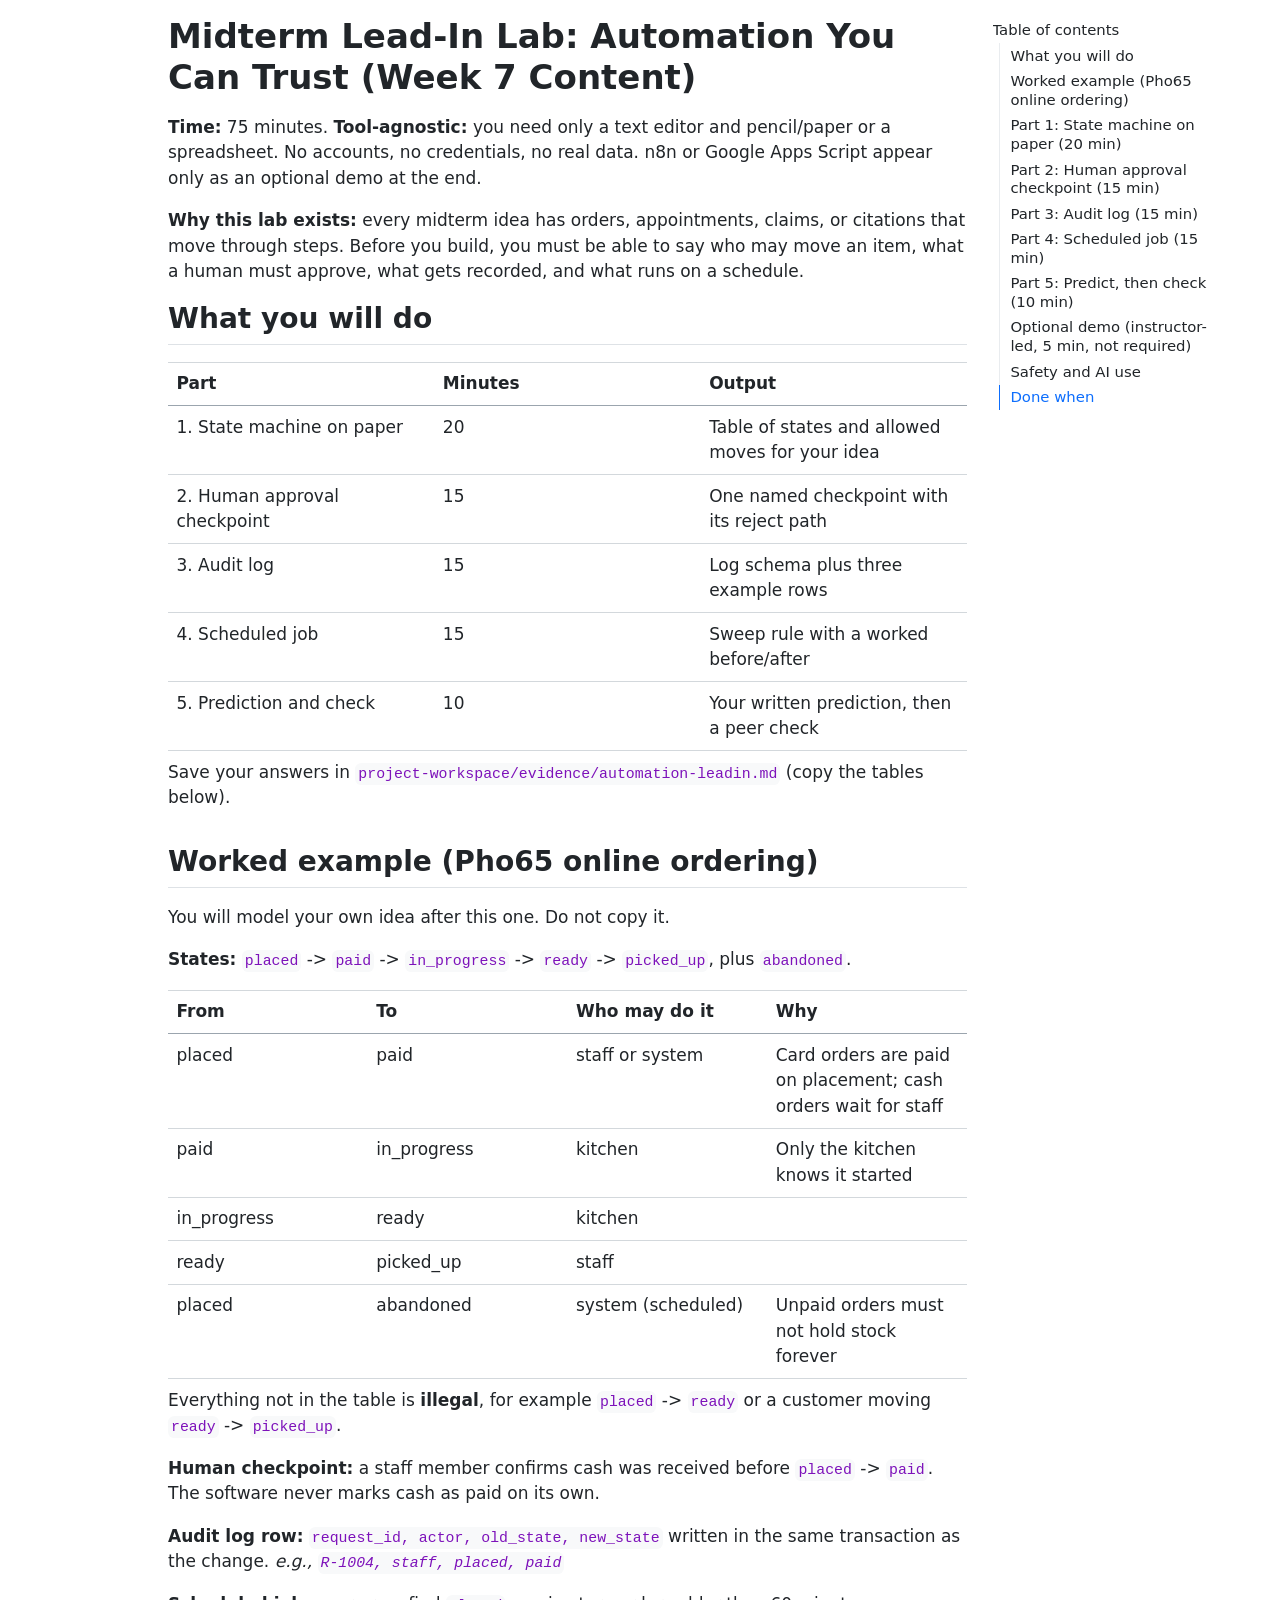
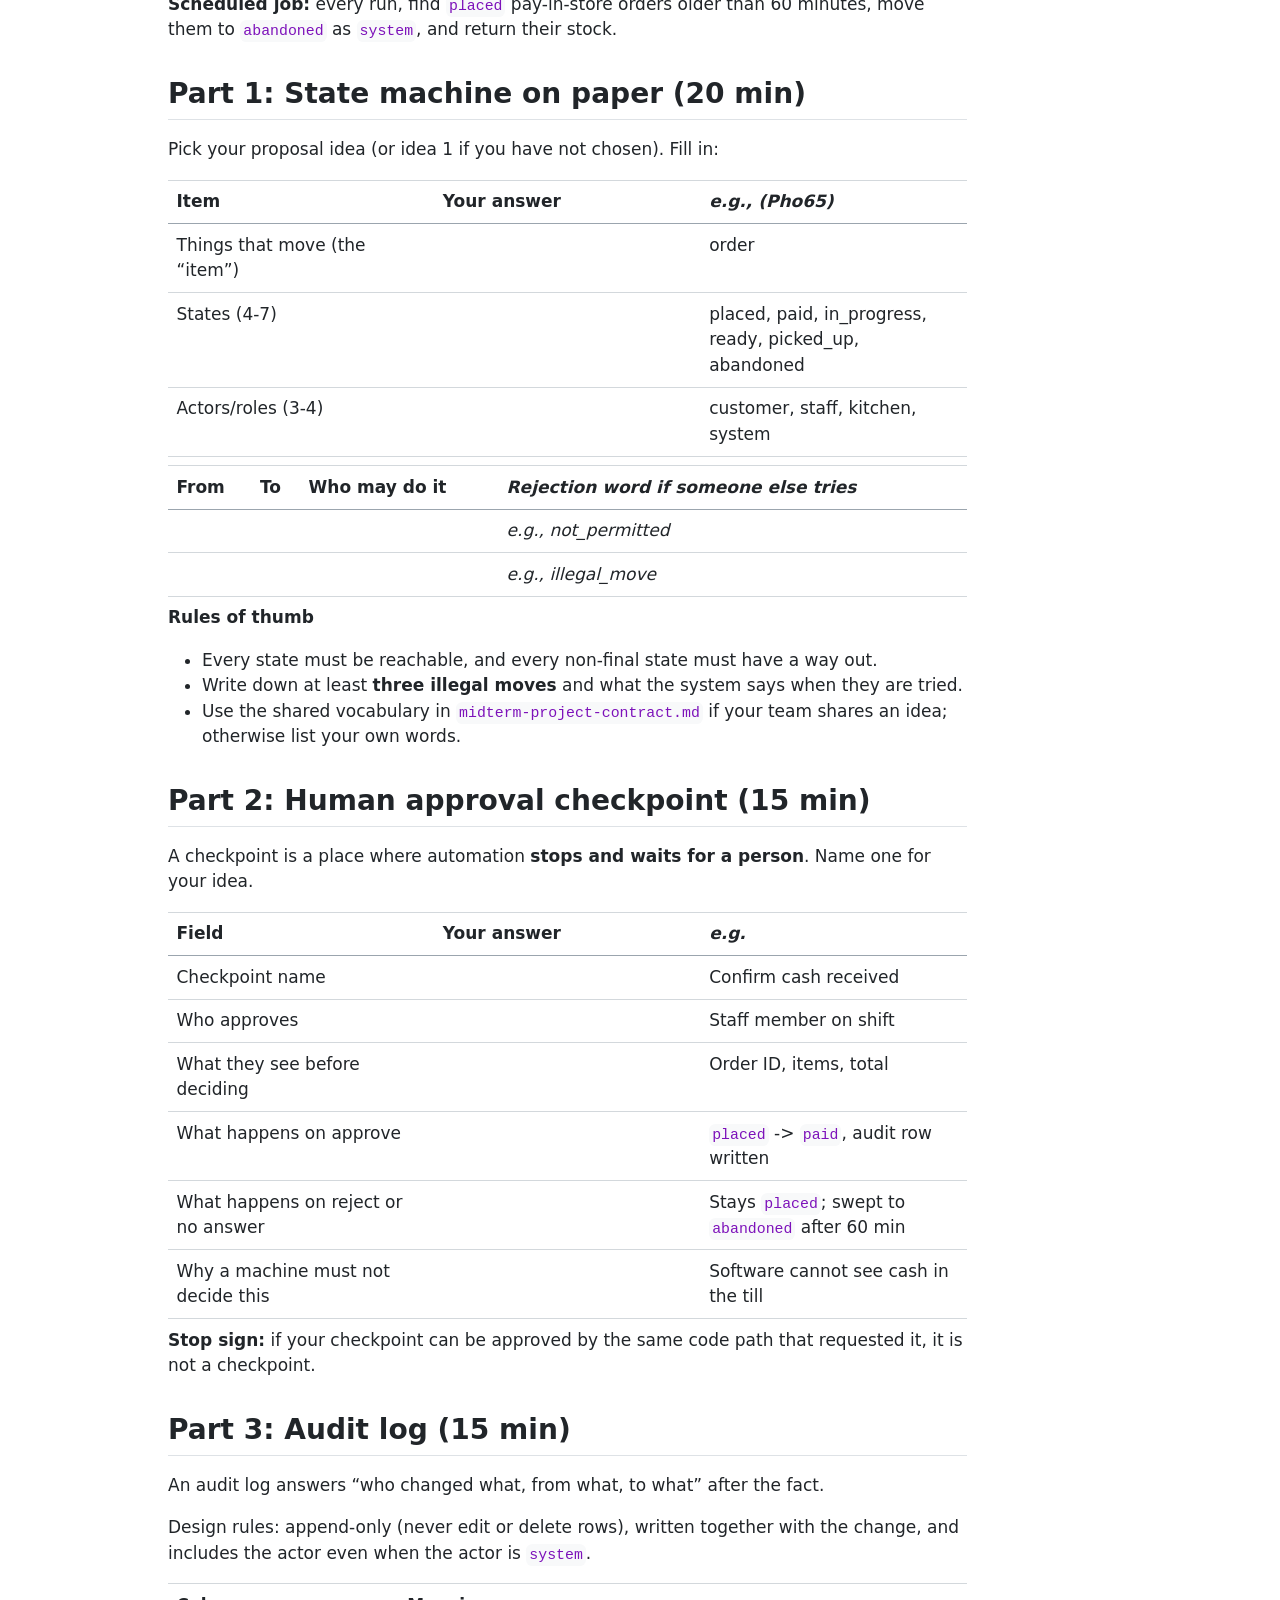
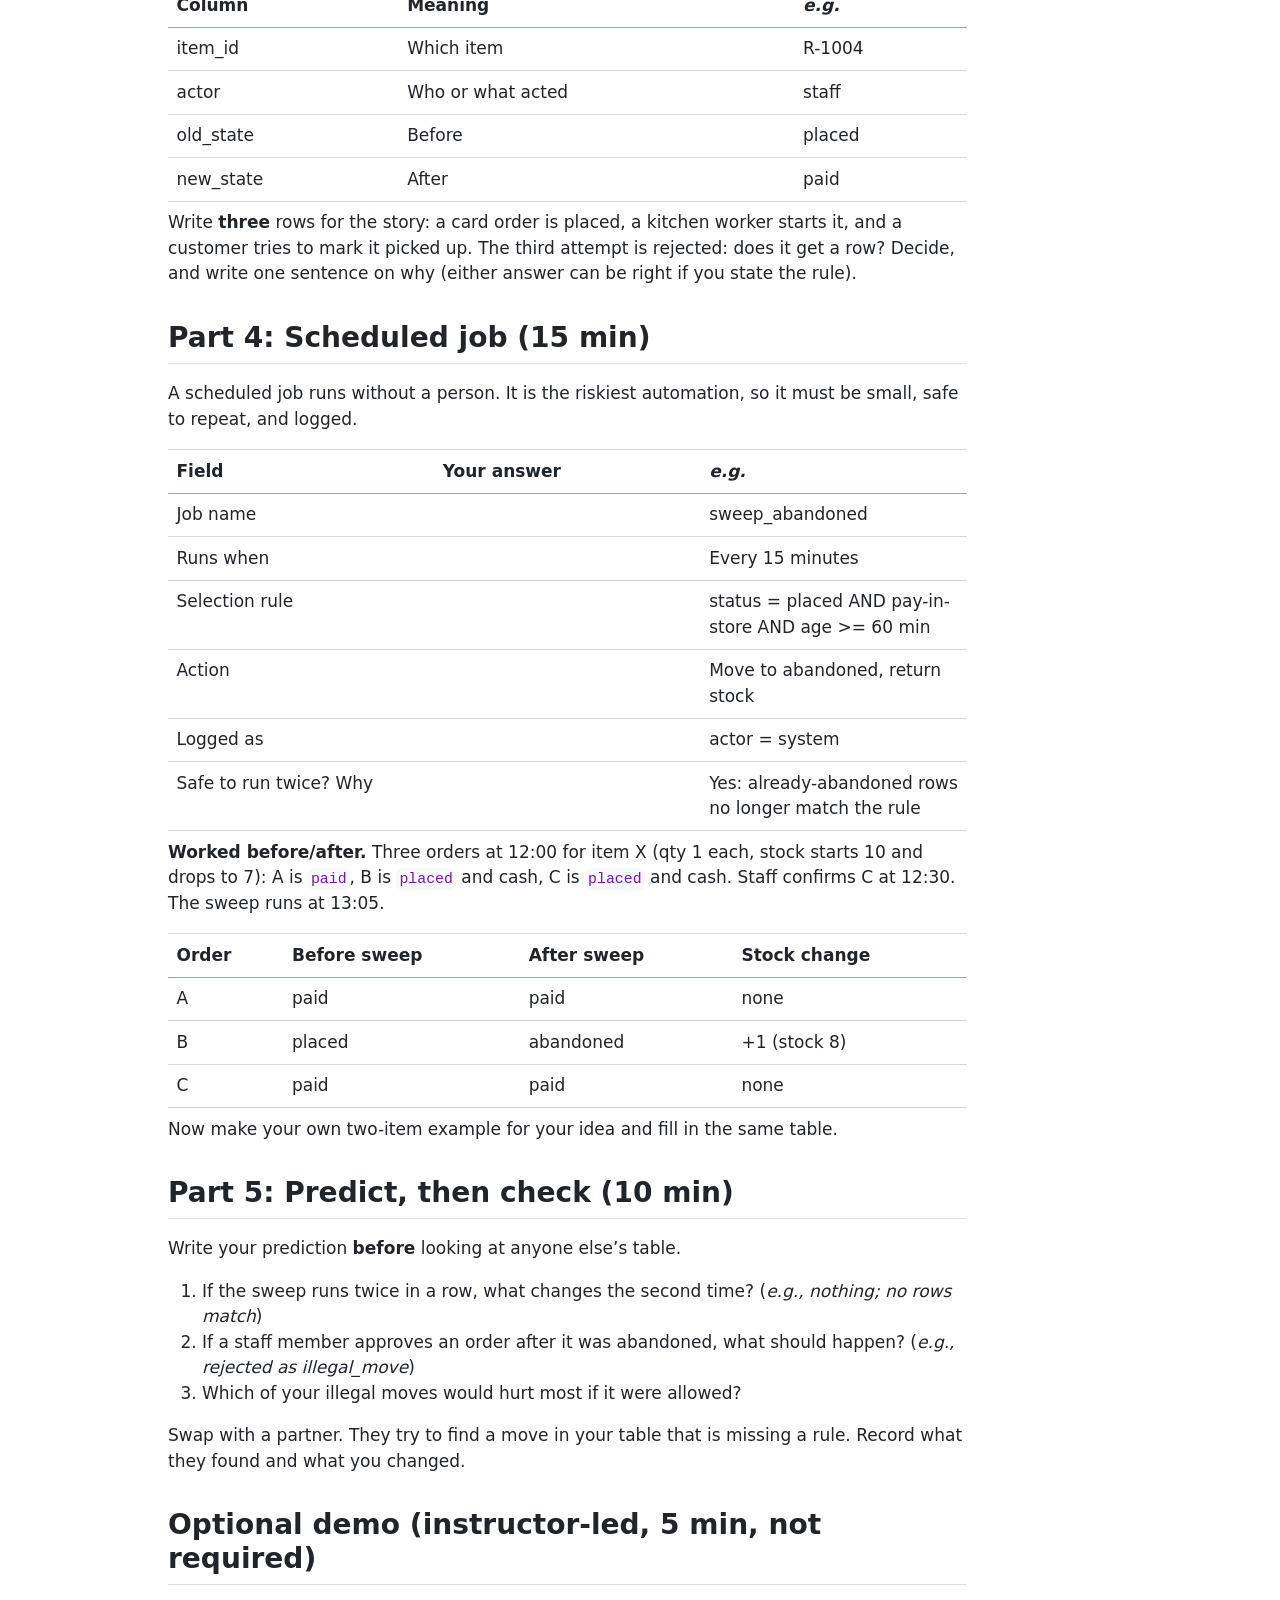
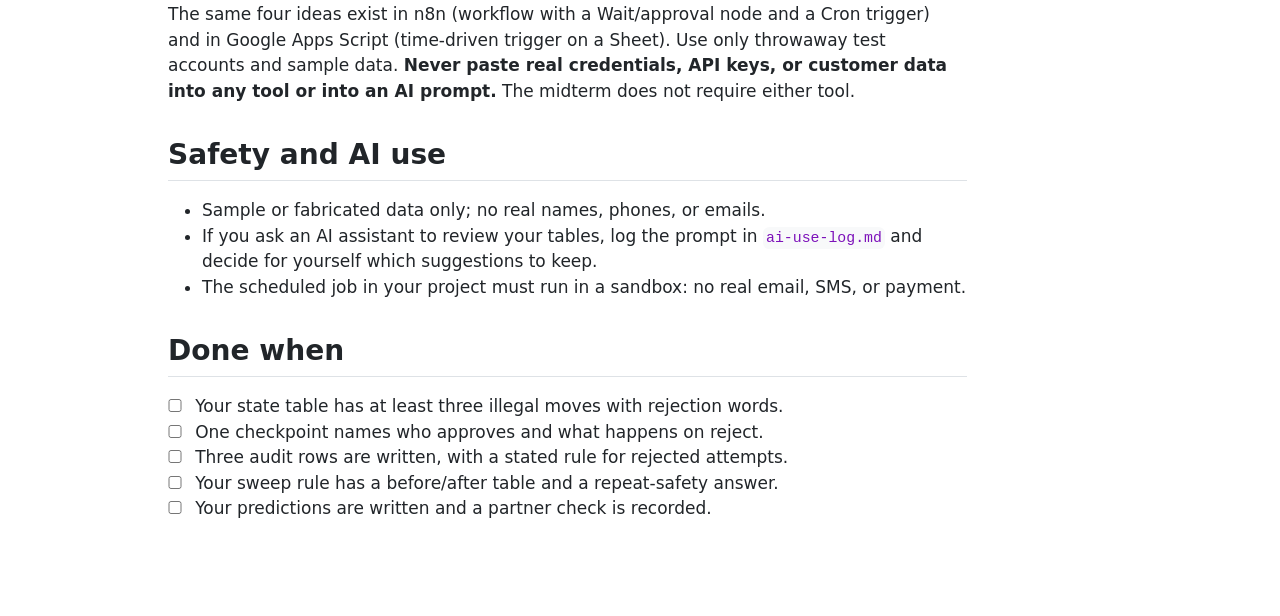
==== midterm-lab-automation-leadin.html @ f5c6baf8 "Commit midterm work to Yuhe branch" ====
<!DOCTYPE html>
<html xmlns="http://www.w3.org/1999/xhtml" lang="en" xml:lang="en"><head>

<meta charset="utf-8">
<meta name="generator" content="quarto-1.5.53">

<meta name="viewport" content="width=device-width, initial-scale=1.0, user-scalable=yes">


<title>Midterm Lead-In Lab: Automation You Can Trust (Week 7 Content)</title>
<style>
code{white-space: pre-wrap;}
span.smallcaps{font-variant: small-caps;}
div.columns{display: flex; gap: min(4vw, 1.5em);}
div.column{flex: auto; overflow-x: auto;}
div.hanging-indent{margin-left: 1.5em; text-indent: -1.5em;}
ul.task-list{list-style: none;}
ul.task-list li input[type="checkbox"] {
width: 0.8em;
margin: 0 0.8em 0.2em -1em;  vertical-align: middle;
}
</style>


<script>/*!
 * clipboard.js v2.0.11
 * https://clipboardjs.com/
 *
 * Licensed MIT © Zeno Rocha
 */
!function(t,e){"object"==typeof exports&&"object"==typeof module?module.exports=e():"function"==typeof define&&define.amd?define([],e):"object"==typeof exports?exports.ClipboardJS=e():t.ClipboardJS=e()}(this,function(){return n={686:function(t,e,n){"use strict";n.d(e,{default:function(){return b}});var e=n(279),i=n.n(e),e=n(370),u=n.n(e),e=n(817),r=n.n(e);function c(t){try{return document.execCommand(t)}catch(t){return}}var a=function(t){t=r()(t);return c("cut"),t};function o(t,e){var n,o,t=(n=t,o="rtl"===document.documentElement.getAttribute("dir"),(t=document.createElement("textarea")).style.fontSize="12pt",t.style.border="0",t.style.padding="0",t.style.margin="0",t.style.position="absolute",t.style[o?"right":"left"]="-9999px",o=window.pageYOffset||document.documentElement.scrollTop,t.style.top="".concat(o,"px"),t.setAttribute("readonly",""),t.value=n,t);return e.container.appendChild(t),e=r()(t),c("copy"),t.remove(),e}var f=function(t){var e=1<arguments.length&&void 0!==arguments[1]?arguments[1]:{container:document.body},n="";return"string"==typeof t?n=o(t,e):t instanceof HTMLInputElement&&!["text","search","url","tel","password"].includes(null==t?void 0:t.type)?n=o(t.value,e):(n=r()(t),c("copy")),n};function l(t){return(l="function"==typeof Symbol&&"symbol"==typeof Symbol.iterator?function(t){return typeof t}:function(t){return t&&"function"==typeof Symbol&&t.constructor===Symbol&&t!==Symbol.prototype?"symbol":typeof t})(t)}var s=function(){var t=0<arguments.length&&void 0!==arguments[0]?arguments[0]:{},e=t.action,n=void 0===e?"copy":e,o=t.container,e=t.target,t=t.text;if("copy"!==n&&"cut"!==n)throw new Error('Invalid "action" value, use either "copy" or "cut"');if(void 0!==e){if(!e||"object"!==l(e)||1!==e.nodeType)throw new Error('Invalid "target" value, use a valid Element');if("copy"===n&&e.hasAttribute("disabled"))throw new Error('Invalid "target" attribute. Please use "readonly" instead of "disabled" attribute');if("cut"===n&&(e.hasAttribute("readonly")||e.hasAttribute("disabled")))throw new Error('Invalid "target" attribute. You can\'t cut text from elements with "readonly" or "disabled" attributes')}return t?f(t,{container:o}):e?"cut"===n?a(e):f(e,{container:o}):void 0};function p(t){return(p="function"==typeof Symbol&&"symbol"==typeof Symbol.iterator?function(t){return typeof t}:function(t){return t&&"function"==typeof Symbol&&t.constructor===Symbol&&t!==Symbol.prototype?"symbol":typeof t})(t)}function d(t,e){for(var n=0;n<e.length;n++){var o=e[n];o.enumerable=o.enumerable||!1,o.configurable=!0,"value"in o&&(o.writable=!0),Object.defineProperty(t,o.key,o)}}function y(t,e){return(y=Object.setPrototypeOf||function(t,e){return t.__proto__=e,t})(t,e)}function h(n){var o=function(){if("undefined"==typeof Reflect||!Reflect.construct)return!1;if(Reflect.construct.sham)return!1;if("function"==typeof Proxy)return!0;try{return Date.prototype.toString.call(Reflect.construct(Date,[],function(){})),!0}catch(t){return!1}}();return function(){var t,e=v(n);return t=o?(t=v(this).constructor,Reflect.construct(e,arguments,t)):e.apply(this,arguments),e=this,!(t=t)||"object"!==p(t)&&"function"!=typeof t?function(t){if(void 0!==t)return t;throw new ReferenceError("this hasn't been initialised - super() hasn't been called")}(e):t}}function v(t){return(v=Object.setPrototypeOf?Object.getPrototypeOf:function(t){return t.__proto__||Object.getPrototypeOf(t)})(t)}function m(t,e){t="data-clipboard-".concat(t);if(e.hasAttribute(t))return e.getAttribute(t)}var b=function(){!function(t,e){if("function"!=typeof e&&null!==e)throw new TypeError("Super expression must either be null or a function");t.prototype=Object.create(e&&e.prototype,{constructor:{value:t,writable:!0,configurable:!0}}),e&&y(t,e)}(r,i());var t,e,n,o=h(r);function r(t,e){var n;return function(t){if(!(t instanceof r))throw new TypeError("Cannot call a class as a function")}(this),(n=o.call(this)).resolveOptions(e),n.listenClick(t),n}return t=r,n=[{key:"copy",value:function(t){var e=1<arguments.length&&void 0!==arguments[1]?arguments[1]:{container:document.body};return f(t,e)}},{key:"cut",value:function(t){return a(t)}},{key:"isSupported",value:function(){var t=0<arguments.length&&void 0!==arguments[0]?arguments[0]:["copy","cut"],t="string"==typeof t?[t]:t,e=!!document.queryCommandSupported;return t.forEach(function(t){e=e&&!!document.queryCommandSupported(t)}),e}}],(e=[{key:"resolveOptions",value:function(){var t=0<arguments.length&&void 0!==arguments[0]?arguments[0]:{};this.action="function"==typeof t.action?t.action:this.defaultAction,this.target="function"==typeof t.target?t.target:this.defaultTarget,this.text="function"==typeof t.text?t.text:this.defaultText,this.container="object"===p(t.container)?t.container:document.body}},{key:"listenClick",value:function(t){var e=this;this.listener=u()(t,"click",function(t){return e.onClick(t)})}},{key:"onClick",value:function(t){var e=t.delegateTarget||t.currentTarget,n=this.action(e)||"copy",t=s({action:n,container:this.container,target:this.target(e),text:this.text(e)});this.emit(t?"success":"error",{action:n,text:t,trigger:e,clearSelection:function(){e&&e.focus(),window.getSelection().removeAllRanges()}})}},{key:"defaultAction",value:function(t){return m("action",t)}},{key:"defaultTarget",value:function(t){t=m("target",t);if(t)return document.querySelector(t)}},{key:"defaultText",value:function(t){return m("text",t)}},{key:"destroy",value:function(){this.listener.destroy()}}])&&d(t.prototype,e),n&&d(t,n),r}()},828:function(t){var e;"undefined"==typeof Element||Element.prototype.matches||((e=Element.prototype).matches=e.matchesSelector||e.mozMatchesSelector||e.msMatchesSelector||e.oMatchesSelector||e.webkitMatchesSelector),t.exports=function(t,e){for(;t&&9!==t.nodeType;){if("function"==typeof t.matches&&t.matches(e))return t;t=t.parentNode}}},438:function(t,e,n){var u=n(828);function i(t,e,n,o,r){var i=function(e,n,t,o){return function(t){t.delegateTarget=u(t.target,n),t.delegateTarget&&o.call(e,t)}}.apply(this,arguments);return t.addEventListener(n,i,r),{destroy:function(){t.removeEventListener(n,i,r)}}}t.exports=function(t,e,n,o,r){return"function"==typeof t.addEventListener?i.apply(null,arguments):"function"==typeof n?i.bind(null,document).apply(null,arguments):("string"==typeof t&&(t=document.querySelectorAll(t)),Array.prototype.map.call(t,function(t){return i(t,e,n,o,r)}))}},879:function(t,n){n.node=function(t){return void 0!==t&&t instanceof HTMLElement&&1===t.nodeType},n.nodeList=function(t){var e=Object.prototype.toString.call(t);return void 0!==t&&("[object NodeList]"===e||"[object HTMLCollection]"===e)&&"length"in t&&(0===t.length||n.node(t[0]))},n.string=function(t){return"string"==typeof t||t instanceof String},n.fn=function(t){return"[object Function]"===Object.prototype.toString.call(t)}},370:function(t,e,n){var f=n(879),l=n(438);t.exports=function(t,e,n){if(!t&&!e&&!n)throw new Error("Missing required arguments");if(!f.string(e))throw new TypeError("Second argument must be a String");if(!f.fn(n))throw new TypeError("Third argument must be a Function");if(f.node(t))return c=e,a=n,(u=t).addEventListener(c,a),{destroy:function(){u.removeEventListener(c,a)}};if(f.nodeList(t))return o=t,r=e,i=n,Array.prototype.forEach.call(o,function(t){t.addEventListener(r,i)}),{destroy:function(){Array.prototype.forEach.call(o,function(t){t.removeEventListener(r,i)})}};if(f.string(t))return t=t,e=e,n=n,l(document.body,t,e,n);throw new TypeError("First argument must be a String, HTMLElement, HTMLCollection, or NodeList");var o,r,i,u,c,a}},817:function(t){t.exports=function(t){var e,n="SELECT"===t.nodeName?(t.focus(),t.value):"INPUT"===t.nodeName||"TEXTAREA"===t.nodeName?((e=t.hasAttribute("readonly"))||t.setAttribute("readonly",""),t.select(),t.setSelectionRange(0,t.value.length),e||t.removeAttribute("readonly"),t.value):(t.hasAttribute("contenteditable")&&t.focus(),n=window.getSelection(),(e=document.createRange()).selectNodeContents(t),n.removeAllRanges(),n.addRange(e),n.toString());return n}},279:function(t){function e(){}e.prototype={on:function(t,e,n){var o=this.e||(this.e={});return(o[t]||(o[t]=[])).push({fn:e,ctx:n}),this},once:function(t,e,n){var o=this;function r(){o.off(t,r),e.apply(n,arguments)}return r._=e,this.on(t,r,n)},emit:function(t){for(var e=[].slice.call(arguments,1),n=((this.e||(this.e={}))[t]||[]).slice(),o=0,r=n.length;o<r;o++)n[o].fn.apply(n[o].ctx,e);return this},off:function(t,e){var n=this.e||(this.e={}),o=n[t],r=[];if(o&&e)for(var i=0,u=o.length;i<u;i++)o[i].fn!==e&&o[i].fn._!==e&&r.push(o[i]);return r.length?n[t]=r:delete n[t],this}},t.exports=e,t.exports.TinyEmitter=e}},r={},o.n=function(t){var e=t&&t.__esModule?function(){return t.default}:function(){return t};return o.d(e,{a:e}),e},o.d=function(t,e){for(var n in e)o.o(e,n)&&!o.o(t,n)&&Object.defineProperty(t,n,{enumerable:!0,get:e[n]})},o.o=function(t,e){return Object.prototype.hasOwnProperty.call(t,e)},o(686).default;function o(t){if(r[t])return r[t].exports;var e=r[t]={exports:{}};return n[t](e,e.exports,o),e.exports}var n,r});</script>
<script>const sectionChanged = new CustomEvent("quarto-sectionChanged", {
  detail: {},
  bubbles: true,
  cancelable: false,
  composed: false,
});

const layoutMarginEls = () => {
  // Find any conflicting margin elements and add margins to the
  // top to prevent overlap
  const marginChildren = window.document.querySelectorAll(
    ".column-margin.column-container > *, .margin-caption, .aside"
  );

  let lastBottom = 0;
  for (const marginChild of marginChildren) {
    if (marginChild.offsetParent !== null) {
      // clear the top margin so we recompute it
      marginChild.style.marginTop = null;
      const top = marginChild.getBoundingClientRect().top + window.scrollY;
      if (top < lastBottom) {
        const marginChildStyle = window.getComputedStyle(marginChild);
        const marginBottom = parseFloat(marginChildStyle["marginBottom"]);
        const margin = lastBottom - top + marginBottom;
        marginChild.style.marginTop = `${margin}px`;
      }
      const styles = window.getComputedStyle(marginChild);
      const marginTop = parseFloat(styles["marginTop"]);
      lastBottom = top + marginChild.getBoundingClientRect().height + marginTop;
    }
  }
};

window.document.addEventListener("DOMContentLoaded", function (_event) {
  // Recompute the position of margin elements anytime the body size changes
  if (window.ResizeObserver) {
    const resizeObserver = new window.ResizeObserver(
      throttle(() => {
        layoutMarginEls();
        if (
          window.document.body.getBoundingClientRect().width < 990 &&
          isReaderMode()
        ) {
          quartoToggleReader();
        }
      }, 50)
    );
    resizeObserver.observe(window.document.body);
  }

  const tocEl = window.document.querySelector('nav.toc-active[role="doc-toc"]');
  const sidebarEl = window.document.getElementById("quarto-sidebar");
  const leftTocEl = window.document.getElementById("quarto-sidebar-toc-left");
  const marginSidebarEl = window.document.getElementById(
    "quarto-margin-sidebar"
  );
  // function to determine whether the element has a previous sibling that is active
  const prevSiblingIsActiveLink = (el) => {
    const sibling = el.previousElementSibling;
    if (sibling && sibling.tagName === "A") {
      return sibling.classList.contains("active");
    } else {
      return false;
    }
  };

  // fire slideEnter for bootstrap tab activations (for htmlwidget resize behavior)
  function fireSlideEnter(e) {
    const event = window.document.createEvent("Event");
    event.initEvent("slideenter", true, true);
    window.document.dispatchEvent(event);
  }
  const tabs = window.document.querySelectorAll('a[data-bs-toggle="tab"]');
  tabs.forEach((tab) => {
    tab.addEventListener("shown.bs.tab", fireSlideEnter);
  });

  // fire slideEnter for tabby tab activations (for htmlwidget resize behavior)
  document.addEventListener("tabby", fireSlideEnter, false);

  // Track scrolling and mark TOC links as active
  // get table of contents and sidebar (bail if we don't have at least one)
  const tocLinks = tocEl
    ? [...tocEl.querySelectorAll("a[data-scroll-target]")]
    : [];
  const makeActive = (link) => tocLinks[link].classList.add("active");
  const removeActive = (link) => tocLinks[link].classList.remove("active");
  const removeAllActive = () =>
    [...Array(tocLinks.length).keys()].forEach((link) => removeActive(link));

  // activate the anchor for a section associated with this TOC entry
  tocLinks.forEach((link) => {
    link.addEventListener("click", () => {
      if (link.href.indexOf("#") !== -1) {
        const anchor = link.href.split("#")[1];
        const heading = window.document.querySelector(
          `[data-anchor-id="${anchor}"]`
        );
        if (heading) {
          // Add the class
          heading.classList.add("reveal-anchorjs-link");

          // function to show the anchor
          const handleMouseout = () => {
            heading.classList.remove("reveal-anchorjs-link");
            heading.removeEventListener("mouseout", handleMouseout);
          };

          // add a function to clear the anchor when the user mouses out of it
          heading.addEventListener("mouseout", handleMouseout);
        }
      }
    });
  });

  const sections = tocLinks.map((link) => {
    const target = link.getAttribute("data-scroll-target");
    if (target.startsWith("#")) {
      return window.document.getElementById(decodeURI(`${target.slice(1)}`));
    } else {
      return window.document.querySelector(decodeURI(`${target}`));
    }
  });

  const sectionMargin = 200;
  let currentActive = 0;
  // track whether we've initialized state the first time
  let init = false;

  const updateActiveLink = () => {
    // The index from bottom to top (e.g. reversed list)
    let sectionIndex = -1;
    if (
      window.innerHeight + window.pageYOffset >=
      window.document.body.offsetHeight
    ) {
      // This is the no-scroll case where last section should be the active one
      sectionIndex = 0;
    } else {
      // This finds the last section visible on screen that should be made active
      sectionIndex = [...sections].reverse().findIndex((section) => {
        if (section) {
          return window.pageYOffset >= section.offsetTop - sectionMargin;
        } else {
          return false;
        }
      });
    }
    if (sectionIndex > -1) {
      const current = sections.length - sectionIndex - 1;
      if (current !== currentActive) {
        removeAllActive();
        currentActive = current;
        makeActive(current);
        if (init) {
          window.dispatchEvent(sectionChanged);
        }
        init = true;
      }
    }
  };

  const inHiddenRegion = (top, bottom, hiddenRegions) => {
    for (const region of hiddenRegions) {
      if (top <= region.bottom && bottom >= region.top) {
        return true;
      }
    }
    return false;
  };

  const categorySelector = "header.quarto-title-block .quarto-category";
  const activateCategories = (href) => {
    // Find any categories
    // Surround them with a link pointing back to:
    // #category=Authoring
    try {
      const categoryEls = window.document.querySelectorAll(categorySelector);
      for (const categoryEl of categoryEls) {
        const categoryText = categoryEl.textContent;
        if (categoryText) {
          const link = `${href}#category=${encodeURIComponent(categoryText)}`;
          const linkEl = window.document.createElement("a");
          linkEl.setAttribute("href", link);
          for (const child of categoryEl.childNodes) {
            linkEl.append(child);
          }
          categoryEl.appendChild(linkEl);
        }
      }
    } catch {
      // Ignore errors
    }
  };
  function hasTitleCategories() {
    return window.document.querySelector(categorySelector) !== null;
  }

  function offsetRelativeUrl(url) {
    const offset = getMeta("quarto:offset");
    return offset ? offset + url : url;
  }

  function offsetAbsoluteUrl(url) {
    const offset = getMeta("quarto:offset");
    const baseUrl = new URL(offset, window.location);

    const projRelativeUrl = url.replace(baseUrl, "");
    if (projRelativeUrl.startsWith("/")) {
      return projRelativeUrl;
    } else {
      return "/" + projRelativeUrl;
    }
  }

  // read a meta tag value
  function getMeta(metaName) {
    const metas = window.document.getElementsByTagName("meta");
    for (let i = 0; i < metas.length; i++) {
      if (metas[i].getAttribute("name") === metaName) {
        return metas[i].getAttribute("content");
      }
    }
    return "";
  }

  async function findAndActivateCategories() {
    const currentPagePath = offsetAbsoluteUrl(window.location.href);
    const response = await fetch(offsetRelativeUrl("listings.json"));
    if (response.status == 200) {
      return response.json().then(function (listingPaths) {
        const listingHrefs = [];
        for (const listingPath of listingPaths) {
          const pathWithoutLeadingSlash = listingPath.listing.substring(1);
          for (const item of listingPath.items) {
            if (
              item === currentPagePath ||
              item === currentPagePath + "index.html"
            ) {
              // Resolve this path against the offset to be sure
              // we already are using the correct path to the listing
              // (this adjusts the listing urls to be rooted against
              // whatever root the page is actually running against)
              const relative = offsetRelativeUrl(pathWithoutLeadingSlash);
              const baseUrl = window.location;
              const resolvedPath = new URL(relative, baseUrl);
              listingHrefs.push(resolvedPath.pathname);
              break;
            }
          }
        }

        // Look up the tree for a nearby linting and use that if we find one
        const nearestListing = findNearestParentListing(
          offsetAbsoluteUrl(window.location.pathname),
          listingHrefs
        );
        if (nearestListing) {
          activateCategories(nearestListing);
        } else {
          // See if the referrer is a listing page for this item
          const referredRelativePath = offsetAbsoluteUrl(document.referrer);
          const referrerListing = listingHrefs.find((listingHref) => {
            const isListingReferrer =
              listingHref === referredRelativePath ||
              listingHref === referredRelativePath + "index.html";
            return isListingReferrer;
          });

          if (referrerListing) {
            // Try to use the referrer if possible
            activateCategories(referrerListing);
          } else if (listingHrefs.length > 0) {
            // Otherwise, just fall back to the first listing
            activateCategories(listingHrefs[0]);
          }
        }
      });
    }
  }
  if (hasTitleCategories()) {
    findAndActivateCategories();
  }

  const findNearestParentListing = (href, listingHrefs) => {
    if (!href || !listingHrefs) {
      return undefined;
    }
    // Look up the tree for a nearby linting and use that if we find one
    const relativeParts = href.substring(1).split("/");
    while (relativeParts.length > 0) {
      const path = relativeParts.join("/");
      for (const listingHref of listingHrefs) {
        if (listingHref.startsWith(path)) {
          return listingHref;
        }
      }
      relativeParts.pop();
    }

    return undefined;
  };

  const manageSidebarVisiblity = (el, placeholderDescriptor) => {
    let isVisible = true;
    let elRect;

    return (hiddenRegions) => {
      if (el === null) {
        return;
      }

      // Find the last element of the TOC
      const lastChildEl = el.lastElementChild;

      if (lastChildEl) {
        // Converts the sidebar to a menu
        const convertToMenu = () => {
          for (const child of el.children) {
            child.style.opacity = 0;
            child.style.overflow = "hidden";
            child.style.pointerEvents = "none";
          }

          nexttick(() => {
            const toggleContainer = window.document.createElement("div");
            toggleContainer.style.width = "100%";
            toggleContainer.classList.add("zindex-over-content");
            toggleContainer.classList.add("quarto-sidebar-toggle");
            toggleContainer.classList.add("headroom-target"); // Marks this to be managed by headeroom
            toggleContainer.id = placeholderDescriptor.id;
            toggleContainer.style.position = "fixed";

            const toggleIcon = window.document.createElement("i");
            toggleIcon.classList.add("quarto-sidebar-toggle-icon");
            toggleIcon.classList.add("bi");
            toggleIcon.classList.add("bi-caret-down-fill");

            const toggleTitle = window.document.createElement("div");
            const titleEl = window.document.body.querySelector(
              placeholderDescriptor.titleSelector
            );
            if (titleEl) {
              toggleTitle.append(
                titleEl.textContent || titleEl.innerText,
                toggleIcon
              );
            }
            toggleTitle.classList.add("zindex-over-content");
            toggleTitle.classList.add("quarto-sidebar-toggle-title");
            toggleContainer.append(toggleTitle);

            const toggleContents = window.document.createElement("div");
            toggleContents.classList = el.classList;
            toggleContents.classList.add("zindex-over-content");
            toggleContents.classList.add("quarto-sidebar-toggle-contents");
            for (const child of el.children) {
              if (child.id === "toc-title") {
                continue;
              }

              const clone = child.cloneNode(true);
              clone.style.opacity = 1;
              clone.style.pointerEvents = null;
              clone.style.display = null;
              toggleContents.append(clone);
            }
            toggleContents.style.height = "0px";
            const positionToggle = () => {
              // position the element (top left of parent, same width as parent)
              if (!elRect) {
                elRect = el.getBoundingClientRect();
              }
              toggleContainer.style.left = `${elRect.left}px`;
              toggleContainer.style.top = `${elRect.top}px`;
              toggleContainer.style.width = `${elRect.width}px`;
            };
            positionToggle();

            toggleContainer.append(toggleContents);
            el.parentElement.prepend(toggleContainer);

            // Process clicks
            let tocShowing = false;
            // Allow the caller to control whether this is dismissed
            // when it is clicked (e.g. sidebar navigation supports
            // opening and closing the nav tree, so don't dismiss on click)
            const clickEl = placeholderDescriptor.dismissOnClick
              ? toggleContainer
              : toggleTitle;

            const closeToggle = () => {
              if (tocShowing) {
                toggleContainer.classList.remove("expanded");
                toggleContents.style.height = "0px";
                tocShowing = false;
              }
            };

            // Get rid of any expanded toggle if the user scrolls
            window.document.addEventListener(
              "scroll",
              throttle(() => {
                closeToggle();
              }, 50)
            );

            // Handle positioning of the toggle
            window.addEventListener(
              "resize",
              throttle(() => {
                elRect = undefined;
                positionToggle();
              }, 50)
            );

            window.addEventListener("quarto-hrChanged", () => {
              elRect = undefined;
            });

            // Process the click
            clickEl.onclick = () => {
              if (!tocShowing) {
                toggleContainer.classList.add("expanded");
                toggleContents.style.height = null;
                tocShowing = true;
              } else {
                closeToggle();
              }
            };
          });
        };

        // Converts a sidebar from a menu back to a sidebar
        const convertToSidebar = () => {
          for (const child of el.children) {
            child.style.opacity = 1;
            child.style.overflow = null;
            child.style.pointerEvents = null;
          }

          const placeholderEl = window.document.getElementById(
            placeholderDescriptor.id
          );
          if (placeholderEl) {
            placeholderEl.remove();
          }

          el.classList.remove("rollup");
        };

        if (isReaderMode()) {
          convertToMenu();
          isVisible = false;
        } else {
          // Find the top and bottom o the element that is being managed
          const elTop = el.offsetTop;
          const elBottom =
            elTop + lastChildEl.offsetTop + lastChildEl.offsetHeight;

          if (!isVisible) {
            // If the element is current not visible reveal if there are
            // no conflicts with overlay regions
            if (!inHiddenRegion(elTop, elBottom, hiddenRegions)) {
              convertToSidebar();
              isVisible = true;
            }
          } else {
            // If the element is visible, hide it if it conflicts with overlay regions
            // and insert a placeholder toggle (or if we're in reader mode)
            if (inHiddenRegion(elTop, elBottom, hiddenRegions)) {
              convertToMenu();
              isVisible = false;
            }
          }
        }
      }
    };
  };

  const tabEls = document.querySelectorAll('a[data-bs-toggle="tab"]');
  for (const tabEl of tabEls) {
    const id = tabEl.getAttribute("data-bs-target");
    if (id) {
      const columnEl = document.querySelector(
        `${id} .column-margin, .tabset-margin-content`
      );
      if (columnEl)
        tabEl.addEventListener("shown.bs.tab", function (event) {
          const el = event.srcElement;
          if (el) {
            const visibleCls = `${el.id}-margin-content`;
            // walk up until we find a parent tabset
            let panelTabsetEl = el.parentElement;
            while (panelTabsetEl) {
              if (panelTabsetEl.classList.contains("panel-tabset")) {
                break;
              }
              panelTabsetEl = panelTabsetEl.parentElement;
            }

            if (panelTabsetEl) {
              const prevSib = panelTabsetEl.previousElementSibling;
              if (
                prevSib &&
                prevSib.classList.contains("tabset-margin-container")
              ) {
                const childNodes = prevSib.querySelectorAll(
                  ".tabset-margin-content"
                );
                for (const childEl of childNodes) {
                  if (childEl.classList.contains(visibleCls)) {
                    childEl.classList.remove("collapse");
                  } else {
                    childEl.classList.add("collapse");
                  }
                }
              }
            }
          }

          layoutMarginEls();
        });
    }
  }

  // Manage the visibility of the toc and the sidebar
  const marginScrollVisibility = manageSidebarVisiblity(marginSidebarEl, {
    id: "quarto-toc-toggle",
    titleSelector: "#toc-title",
    dismissOnClick: true,
  });
  const sidebarScrollVisiblity = manageSidebarVisiblity(sidebarEl, {
    id: "quarto-sidebarnav-toggle",
    titleSelector: ".title",
    dismissOnClick: false,
  });
  let tocLeftScrollVisibility;
  if (leftTocEl) {
    tocLeftScrollVisibility = manageSidebarVisiblity(leftTocEl, {
      id: "quarto-lefttoc-toggle",
      titleSelector: "#toc-title",
      dismissOnClick: true,
    });
  }

  // Find the first element that uses formatting in special columns
  const conflictingEls = window.document.body.querySelectorAll(
    '[class^="column-"], [class*=" column-"], aside, [class*="margin-caption"], [class*=" margin-caption"], [class*="margin-ref"], [class*=" margin-ref"]'
  );

  // Filter all the possibly conflicting elements into ones
  // the do conflict on the left or ride side
  const arrConflictingEls = Array.from(conflictingEls);
  const leftSideConflictEls = arrConflictingEls.filter((el) => {
    if (el.tagName === "ASIDE") {
      return false;
    }
    return Array.from(el.classList).find((className) => {
      return (
        className !== "column-body" &&
        className.startsWith("column-") &&
        !className.endsWith("right") &&
        !className.endsWith("container") &&
        className !== "column-margin"
      );
    });
  });
  const rightSideConflictEls = arrConflictingEls.filter((el) => {
    if (el.tagName === "ASIDE") {
      return true;
    }

    const hasMarginCaption = Array.from(el.classList).find((className) => {
      return className == "margin-caption";
    });
    if (hasMarginCaption) {
      return true;
    }

    return Array.from(el.classList).find((className) => {
      return (
        className !== "column-body" &&
        !className.endsWith("container") &&
        className.startsWith("column-") &&
        !className.endsWith("left")
      );
    });
  });

  const kOverlapPaddingSize = 10;
  function toRegions(els) {
    return els.map((el) => {
      const boundRect = el.getBoundingClientRect();
      const top =
        boundRect.top +
        document.documentElement.scrollTop -
        kOverlapPaddingSize;
      return {
        top,
        bottom: top + el.scrollHeight + 2 * kOverlapPaddingSize,
      };
    });
  }

  let hasObserved = false;
  const visibleItemObserver = (els) => {
    let visibleElements = [...els];
    const intersectionObserver = new IntersectionObserver(
      (entries, _observer) => {
        entries.forEach((entry) => {
          if (entry.isIntersecting) {
            if (visibleElements.indexOf(entry.target) === -1) {
              visibleElements.push(entry.target);
            }
          } else {
            visibleElements = visibleElements.filter((visibleEntry) => {
              return visibleEntry !== entry;
            });
          }
        });

        if (!hasObserved) {
          hideOverlappedSidebars();
        }
        hasObserved = true;
      },
      {}
    );
    els.forEach((el) => {
      intersectionObserver.observe(el);
    });

    return {
      getVisibleEntries: () => {
        return visibleElements;
      },
    };
  };

  const rightElementObserver = visibleItemObserver(rightSideConflictEls);
  const leftElementObserver = visibleItemObserver(leftSideConflictEls);

  const hideOverlappedSidebars = () => {
    marginScrollVisibility(toRegions(rightElementObserver.getVisibleEntries()));
    sidebarScrollVisiblity(toRegions(leftElementObserver.getVisibleEntries()));
    if (tocLeftScrollVisibility) {
      tocLeftScrollVisibility(
        toRegions(leftElementObserver.getVisibleEntries())
      );
    }
  };

  window.quartoToggleReader = () => {
    // Applies a slow class (or removes it)
    // to update the transition speed
    const slowTransition = (slow) => {
      const manageTransition = (id, slow) => {
        const el = document.getElementById(id);
        if (el) {
          if (slow) {
            el.classList.add("slow");
          } else {
            el.classList.remove("slow");
          }
        }
      };

      manageTransition("TOC", slow);
      manageTransition("quarto-sidebar", slow);
    };
    const readerMode = !isReaderMode();
    setReaderModeValue(readerMode);

    // If we're entering reader mode, slow the transition
    if (readerMode) {
      slowTransition(readerMode);
    }
    highlightReaderToggle(readerMode);
    hideOverlappedSidebars();

    // If we're exiting reader mode, restore the non-slow transition
    if (!readerMode) {
      slowTransition(!readerMode);
    }
  };

  const highlightReaderToggle = (readerMode) => {
    const els = document.querySelectorAll(".quarto-reader-toggle");
    if (els) {
      els.forEach((el) => {
        if (readerMode) {
          el.classList.add("reader");
        } else {
          el.classList.remove("reader");
        }
      });
    }
  };

  const setReaderModeValue = (val) => {
    if (window.location.protocol !== "file:") {
      window.localStorage.setItem("quarto-reader-mode", val);
    } else {
      localReaderMode = val;
    }
  };

  const isReaderMode = () => {
    if (window.location.protocol !== "file:") {
      return window.localStorage.getItem("quarto-reader-mode") === "true";
    } else {
      return localReaderMode;
    }
  };
  let localReaderMode = null;

  const tocOpenDepthStr = tocEl?.getAttribute("data-toc-expanded");
  const tocOpenDepth = tocOpenDepthStr ? Number(tocOpenDepthStr) : 1;

  // Walk the TOC and collapse/expand nodes
  // Nodes are expanded if:
  // - they are top level
  // - they have children that are 'active' links
  // - they are directly below an link that is 'active'
  const walk = (el, depth) => {
    // Tick depth when we enter a UL
    if (el.tagName === "UL") {
      depth = depth + 1;
    }

    // It this is active link
    let isActiveNode = false;
    if (el.tagName === "A" && el.classList.contains("active")) {
      isActiveNode = true;
    }

    // See if there is an active child to this element
    let hasActiveChild = false;
    for (child of el.children) {
      hasActiveChild = walk(child, depth) || hasActiveChild;
    }

    // Process the collapse state if this is an UL
    if (el.tagName === "UL") {
      if (tocOpenDepth === -1 && depth > 1) {
        // toc-expand: false
        el.classList.add("collapse");
      } else if (
        depth <= tocOpenDepth ||
        hasActiveChild ||
        prevSiblingIsActiveLink(el)
      ) {
        el.classList.remove("collapse");
      } else {
        el.classList.add("collapse");
      }

      // untick depth when we leave a UL
      depth = depth - 1;
    }
    return hasActiveChild || isActiveNode;
  };

  // walk the TOC and expand / collapse any items that should be shown
  if (tocEl) {
    updateActiveLink();
    walk(tocEl, 0);
  }

  // Throttle the scroll event and walk peridiocally
  window.document.addEventListener(
    "scroll",
    throttle(() => {
      if (tocEl) {
        updateActiveLink();
        walk(tocEl, 0);
      }
      if (!isReaderMode()) {
        hideOverlappedSidebars();
      }
    }, 5)
  );
  window.addEventListener(
    "resize",
    throttle(() => {
      if (tocEl) {
        updateActiveLink();
        walk(tocEl, 0);
      }
      if (!isReaderMode()) {
        hideOverlappedSidebars();
      }
    }, 10)
  );
  hideOverlappedSidebars();
  highlightReaderToggle(isReaderMode());
});

// grouped tabsets
window.addEventListener("pageshow", (_event) => {
  function getTabSettings() {
    const data = localStorage.getItem("quarto-persistent-tabsets-data");
    if (!data) {
      localStorage.setItem("quarto-persistent-tabsets-data", "{}");
      return {};
    }
    if (data) {
      return JSON.parse(data);
    }
  }

  function setTabSettings(data) {
    localStorage.setItem(
      "quarto-persistent-tabsets-data",
      JSON.stringify(data)
    );
  }

  function setTabState(groupName, groupValue) {
    const data = getTabSettings();
    data[groupName] = groupValue;
    setTabSettings(data);
  }

  function toggleTab(tab, active) {
    const tabPanelId = tab.getAttribute("aria-controls");
    const tabPanel = document.getElementById(tabPanelId);
    if (active) {
      tab.classList.add("active");
      tabPanel.classList.add("active");
    } else {
      tab.classList.remove("active");
      tabPanel.classList.remove("active");
    }
  }

  function toggleAll(selectedGroup, selectorsToSync) {
    for (const [thisGroup, tabs] of Object.entries(selectorsToSync)) {
      const active = selectedGroup === thisGroup;
      for (const tab of tabs) {
        toggleTab(tab, active);
      }
    }
  }

  function findSelectorsToSyncByLanguage() {
    const result = {};
    const tabs = Array.from(
      document.querySelectorAll(`div[data-group] a[id^='tabset-']`)
    );
    for (const item of tabs) {
      const div = item.parentElement.parentElement.parentElement;
      const group = div.getAttribute("data-group");
      if (!result[group]) {
        result[group] = {};
      }
      const selectorsToSync = result[group];
      const value = item.innerHTML;
      if (!selectorsToSync[value]) {
        selectorsToSync[value] = [];
      }
      selectorsToSync[value].push(item);
    }
    return result;
  }

  function setupSelectorSync() {
    const selectorsToSync = findSelectorsToSyncByLanguage();
    Object.entries(selectorsToSync).forEach(([group, tabSetsByValue]) => {
      Object.entries(tabSetsByValue).forEach(([value, items]) => {
        items.forEach((item) => {
          item.addEventListener("click", (_event) => {
            setTabState(group, value);
            toggleAll(value, selectorsToSync[group]);
          });
        });
      });
    });
    return selectorsToSync;
  }

  const selectorsToSync = setupSelectorSync();
  for (const [group, selectedName] of Object.entries(getTabSettings())) {
    const selectors = selectorsToSync[group];
    // it's possible that stale state gives us empty selections, so we explicitly check here.
    if (selectors) {
      toggleAll(selectedName, selectors);
    }
  }
});

function throttle(func, wait) {
  let waiting = false;
  return function () {
    if (!waiting) {
      func.apply(this, arguments);
      waiting = true;
      setTimeout(function () {
        waiting = false;
      }, wait);
    }
  };
}

function nexttick(func) {
  return setTimeout(func, 0);
}
</script>
<script>/**
 * @popperjs/core v2.11.7 - MIT License
 */

!function(e,t){"object"==typeof exports&&"undefined"!=typeof module?t(exports):"function"==typeof define&&define.amd?define(["exports"],t):t((e="undefined"!=typeof globalThis?globalThis:e||self).Popper={})}(this,(function(e){"use strict";function t(e){if(null==e)return window;if("[object Window]"!==e.toString()){var t=e.ownerDocument;return t&&t.defaultView||window}return e}function n(e){return e instanceof t(e).Element||e instanceof Element}function r(e){return e instanceof t(e).HTMLElement||e instanceof HTMLElement}function o(e){return"undefined"!=typeof ShadowRoot&&(e instanceof t(e).ShadowRoot||e instanceof ShadowRoot)}var i=Math.max,a=Math.min,s=Math.round;function f(){var e=navigator.userAgentData;return null!=e&&e.brands&&Array.isArray(e.brands)?e.brands.map((function(e){return e.brand+"/"+e.version})).join(" "):navigator.userAgent}function c(){return!/^((?!chrome|android).)*safari/i.test(f())}function p(e,o,i){void 0===o&&(o=!1),void 0===i&&(i=!1);var a=e.getBoundingClientRect(),f=1,p=1;o&&r(e)&&(f=e.offsetWidth>0&&s(a.width)/e.offsetWidth||1,p=e.offsetHeight>0&&s(a.height)/e.offsetHeight||1);var u=(n(e)?t(e):window).visualViewport,l=!c()&&i,d=(a.left+(l&&u?u.offsetLeft:0))/f,h=(a.top+(l&&u?u.offsetTop:0))/p,m=a.width/f,v=a.height/p;return{width:m,height:v,top:h,right:d+m,bottom:h+v,left:d,x:d,y:h}}function u(e){var n=t(e);return{scrollLeft:n.pageXOffset,scrollTop:n.pageYOffset}}function l(e){return e?(e.nodeName||"").toLowerCase():null}function d(e){return((n(e)?e.ownerDocument:e.document)||window.document).documentElement}function h(e){return p(d(e)).left+u(e).scrollLeft}function m(e){return t(e).getComputedStyle(e)}function v(e){var t=m(e),n=t.overflow,r=t.overflowX,o=t.overflowY;return/auto|scroll|overlay|hidden/.test(n+o+r)}function y(e,n,o){void 0===o&&(o=!1);var i,a,f=r(n),c=r(n)&&function(e){var t=e.getBoundingClientRect(),n=s(t.width)/e.offsetWidth||1,r=s(t.height)/e.offsetHeight||1;return 1!==n||1!==r}(n),m=d(n),y=p(e,c,o),g={scrollLeft:0,scrollTop:0},b={x:0,y:0};return(f||!f&&!o)&&(("body"!==l(n)||v(m))&&(g=(i=n)!==t(i)&&r(i)?{scrollLeft:(a=i).scrollLeft,scrollTop:a.scrollTop}:u(i)),r(n)?((b=p(n,!0)).x+=n.clientLeft,b.y+=n.clientTop):m&&(b.x=h(m))),{x:y.left+g.scrollLeft-b.x,y:y.top+g.scrollTop-b.y,width:y.width,height:y.height}}function g(e){var t=p(e),n=e.offsetWidth,r=e.offsetHeight;return Math.abs(t.width-n)<=1&&(n=t.width),Math.abs(t.height-r)<=1&&(r=t.height),{x:e.offsetLeft,y:e.offsetTop,width:n,height:r}}function b(e){return"html"===l(e)?e:e.assignedSlot||e.parentNode||(o(e)?e.host:null)||d(e)}function x(e){return["html","body","#document"].indexOf(l(e))>=0?e.ownerDocument.body:r(e)&&v(e)?e:x(b(e))}function w(e,n){var r;void 0===n&&(n=[]);var o=x(e),i=o===(null==(r=e.ownerDocument)?void 0:r.body),a=t(o),s=i?[a].concat(a.visualViewport||[],v(o)?o:[]):o,f=n.concat(s);return i?f:f.concat(w(b(s)))}function O(e){return["table","td","th"].indexOf(l(e))>=0}function j(e){return r(e)&&"fixed"!==m(e).position?e.offsetParent:null}function E(e){for(var n=t(e),i=j(e);i&&O(i)&&"static"===m(i).position;)i=j(i);return i&&("html"===l(i)||"body"===l(i)&&"static"===m(i).position)?n:i||function(e){var t=/firefox/i.test(f());if(/Trident/i.test(f())&&r(e)&&"fixed"===m(e).position)return null;var n=b(e);for(o(n)&&(n=n.host);r(n)&&["html","body"].indexOf(l(n))<0;){var i=m(n);if("none"!==i.transform||"none"!==i.perspective||"paint"===i.contain||-1!==["transform","perspective"].indexOf(i.willChange)||t&&"filter"===i.willChange||t&&i.filter&&"none"!==i.filter)return n;n=n.parentNode}return null}(e)||n}var D="top",A="bottom",L="right",P="left",M="auto",k=[D,A,L,P],W="start",B="end",H="viewport",T="popper",R=k.reduce((function(e,t){return e.concat([t+"-"+W,t+"-"+B])}),[]),S=[].concat(k,[M]).reduce((function(e,t){return e.concat([t,t+"-"+W,t+"-"+B])}),[]),V=["beforeRead","read","afterRead","beforeMain","main","afterMain","beforeWrite","write","afterWrite"];function q(e){var t=new Map,n=new Set,r=[];function o(e){n.add(e.name),[].concat(e.requires||[],e.requiresIfExists||[]).forEach((function(e){if(!n.has(e)){var r=t.get(e);r&&o(r)}})),r.push(e)}return e.forEach((function(e){t.set(e.name,e)})),e.forEach((function(e){n.has(e.name)||o(e)})),r}function C(e){return e.split("-")[0]}function N(e,t){var n=t.getRootNode&&t.getRootNode();if(e.contains(t))return!0;if(n&&o(n)){var r=t;do{if(r&&e.isSameNode(r))return!0;r=r.parentNode||r.host}while(r)}return!1}function I(e){return Object.assign({},e,{left:e.x,top:e.y,right:e.x+e.width,bottom:e.y+e.height})}function _(e,r,o){return r===H?I(function(e,n){var r=t(e),o=d(e),i=r.visualViewport,a=o.clientWidth,s=o.clientHeight,f=0,p=0;if(i){a=i.width,s=i.height;var u=c();(u||!u&&"fixed"===n)&&(f=i.offsetLeft,p=i.offsetTop)}return{width:a,height:s,x:f+h(e),y:p}}(e,o)):n(r)?function(e,t){var n=p(e,!1,"fixed"===t);return n.top=n.top+e.clientTop,n.left=n.left+e.clientLeft,n.bottom=n.top+e.clientHeight,n.right=n.left+e.clientWidth,n.width=e.clientWidth,n.height=e.clientHeight,n.x=n.left,n.y=n.top,n}(r,o):I(function(e){var t,n=d(e),r=u(e),o=null==(t=e.ownerDocument)?void 0:t.body,a=i(n.scrollWidth,n.clientWidth,o?o.scrollWidth:0,o?o.clientWidth:0),s=i(n.scrollHeight,n.clientHeight,o?o.scrollHeight:0,o?o.clientHeight:0),f=-r.scrollLeft+h(e),c=-r.scrollTop;return"rtl"===m(o||n).direction&&(f+=i(n.clientWidth,o?o.clientWidth:0)-a),{width:a,height:s,x:f,y:c}}(d(e)))}function F(e,t,o,s){var f="clippingParents"===t?function(e){var t=w(b(e)),o=["absolute","fixed"].indexOf(m(e).position)>=0&&r(e)?E(e):e;return n(o)?t.filter((function(e){return n(e)&&N(e,o)&&"body"!==l(e)})):[]}(e):[].concat(t),c=[].concat(f,[o]),p=c[0],u=c.reduce((function(t,n){var r=_(e,n,s);return t.top=i(r.top,t.top),t.right=a(r.right,t.right),t.bottom=a(r.bottom,t.bottom),t.left=i(r.left,t.left),t}),_(e,p,s));return u.width=u.right-u.left,u.height=u.bottom-u.top,u.x=u.left,u.y=u.top,u}function U(e){return e.split("-")[1]}function z(e){return["top","bottom"].indexOf(e)>=0?"x":"y"}function X(e){var t,n=e.reference,r=e.element,o=e.placement,i=o?C(o):null,a=o?U(o):null,s=n.x+n.width/2-r.width/2,f=n.y+n.height/2-r.height/2;switch(i){case D:t={x:s,y:n.y-r.height};break;case A:t={x:s,y:n.y+n.height};break;case L:t={x:n.x+n.width,y:f};break;case P:t={x:n.x-r.width,y:f};break;default:t={x:n.x,y:n.y}}var c=i?z(i):null;if(null!=c){var p="y"===c?"height":"width";switch(a){case W:t[c]=t[c]-(n[p]/2-r[p]/2);break;case B:t[c]=t[c]+(n[p]/2-r[p]/2)}}return t}function Y(e){return Object.assign({},{top:0,right:0,bottom:0,left:0},e)}function G(e,t){return t.reduce((function(t,n){return t[n]=e,t}),{})}function J(e,t){void 0===t&&(t={});var r=t,o=r.placement,i=void 0===o?e.placement:o,a=r.strategy,s=void 0===a?e.strategy:a,f=r.boundary,c=void 0===f?"clippingParents":f,u=r.rootBoundary,l=void 0===u?H:u,h=r.elementContext,m=void 0===h?T:h,v=r.altBoundary,y=void 0!==v&&v,g=r.padding,b=void 0===g?0:g,x=Y("number"!=typeof b?b:G(b,k)),w=m===T?"reference":T,O=e.rects.popper,j=e.elements[y?w:m],E=F(n(j)?j:j.contextElement||d(e.elements.popper),c,l,s),P=p(e.elements.reference),M=X({reference:P,element:O,strategy:"absolute",placement:i}),W=I(Object.assign({},O,M)),B=m===T?W:P,R={top:E.top-B.top+x.top,bottom:B.bottom-E.bottom+x.bottom,left:E.left-B.left+x.left,right:B.right-E.right+x.right},S=e.modifiersData.offset;if(m===T&&S){var V=S[i];Object.keys(R).forEach((function(e){var t=[L,A].indexOf(e)>=0?1:-1,n=[D,A].indexOf(e)>=0?"y":"x";R[e]+=V[n]*t}))}return R}var K={placement:"bottom",modifiers:[],strategy:"absolute"};function Q(){for(var e=arguments.length,t=new Array(e),n=0;n<e;n++)t[n]=arguments[n];return!t.some((function(e){return!(e&&"function"==typeof e.getBoundingClientRect)}))}function Z(e){void 0===e&&(e={});var t=e,r=t.defaultModifiers,o=void 0===r?[]:r,i=t.defaultOptions,a=void 0===i?K:i;return function(e,t,r){void 0===r&&(r=a);var i,s,f={placement:"bottom",orderedModifiers:[],options:Object.assign({},K,a),modifiersData:{},elements:{reference:e,popper:t},attributes:{},styles:{}},c=[],p=!1,u={state:f,setOptions:function(r){var i="function"==typeof r?r(f.options):r;l(),f.options=Object.assign({},a,f.options,i),f.scrollParents={reference:n(e)?w(e):e.contextElement?w(e.contextElement):[],popper:w(t)};var s,p,d=function(e){var t=q(e);return V.reduce((function(e,n){return e.concat(t.filter((function(e){return e.phase===n})))}),[])}((s=[].concat(o,f.options.modifiers),p=s.reduce((function(e,t){var n=e[t.name];return e[t.name]=n?Object.assign({},n,t,{options:Object.assign({},n.options,t.options),data:Object.assign({},n.data,t.data)}):t,e}),{}),Object.keys(p).map((function(e){return p[e]}))));return f.orderedModifiers=d.filter((function(e){return e.enabled})),f.orderedModifiers.forEach((function(e){var t=e.name,n=e.options,r=void 0===n?{}:n,o=e.effect;if("function"==typeof o){var i=o({state:f,name:t,instance:u,options:r}),a=function(){};c.push(i||a)}})),u.update()},forceUpdate:function(){if(!p){var e=f.elements,t=e.reference,n=e.popper;if(Q(t,n)){f.rects={reference:y(t,E(n),"fixed"===f.options.strategy),popper:g(n)},f.reset=!1,f.placement=f.options.placement,f.orderedModifiers.forEach((function(e){return f.modifiersData[e.name]=Object.assign({},e.data)}));for(var r=0;r<f.orderedModifiers.length;r++)if(!0!==f.reset){var o=f.orderedModifiers[r],i=o.fn,a=o.options,s=void 0===a?{}:a,c=o.name;"function"==typeof i&&(f=i({state:f,options:s,name:c,instance:u})||f)}else f.reset=!1,r=-1}}},update:(i=function(){return new Promise((function(e){u.forceUpdate(),e(f)}))},function(){return s||(s=new Promise((function(e){Promise.resolve().then((function(){s=void 0,e(i())}))}))),s}),destroy:function(){l(),p=!0}};if(!Q(e,t))return u;function l(){c.forEach((function(e){return e()})),c=[]}return u.setOptions(r).then((function(e){!p&&r.onFirstUpdate&&r.onFirstUpdate(e)})),u}}var $={passive:!0};var ee={name:"eventListeners",enabled:!0,phase:"write",fn:function(){},effect:function(e){var n=e.state,r=e.instance,o=e.options,i=o.scroll,a=void 0===i||i,s=o.resize,f=void 0===s||s,c=t(n.elements.popper),p=[].concat(n.scrollParents.reference,n.scrollParents.popper);return a&&p.forEach((function(e){e.addEventListener("scroll",r.update,$)})),f&&c.addEventListener("resize",r.update,$),function(){a&&p.forEach((function(e){e.removeEventListener("scroll",r.update,$)})),f&&c.removeEventListener("resize",r.update,$)}},data:{}};var te={name:"popperOffsets",enabled:!0,phase:"read",fn:function(e){var t=e.state,n=e.name;t.modifiersData[n]=X({reference:t.rects.reference,element:t.rects.popper,strategy:"absolute",placement:t.placement})},data:{}},ne={top:"auto",right:"auto",bottom:"auto",left:"auto"};function re(e){var n,r=e.popper,o=e.popperRect,i=e.placement,a=e.variation,f=e.offsets,c=e.position,p=e.gpuAcceleration,u=e.adaptive,l=e.roundOffsets,h=e.isFixed,v=f.x,y=void 0===v?0:v,g=f.y,b=void 0===g?0:g,x="function"==typeof l?l({x:y,y:b}):{x:y,y:b};y=x.x,b=x.y;var w=f.hasOwnProperty("x"),O=f.hasOwnProperty("y"),j=P,M=D,k=window;if(u){var W=E(r),H="clientHeight",T="clientWidth";if(W===t(r)&&"static"!==m(W=d(r)).position&&"absolute"===c&&(H="scrollHeight",T="scrollWidth"),W=W,i===D||(i===P||i===L)&&a===B)M=A,b-=(h&&W===k&&k.visualViewport?k.visualViewport.height:W[H])-o.height,b*=p?1:-1;if(i===P||(i===D||i===A)&&a===B)j=L,y-=(h&&W===k&&k.visualViewport?k.visualViewport.width:W[T])-o.width,y*=p?1:-1}var R,S=Object.assign({position:c},u&&ne),V=!0===l?function(e,t){var n=e.x,r=e.y,o=t.devicePixelRatio||1;return{x:s(n*o)/o||0,y:s(r*o)/o||0}}({x:y,y:b},t(r)):{x:y,y:b};return y=V.x,b=V.y,p?Object.assign({},S,((R={})[M]=O?"0":"",R[j]=w?"0":"",R.transform=(k.devicePixelRatio||1)<=1?"translate("+y+"px, "+b+"px)":"translate3d("+y+"px, "+b+"px, 0)",R)):Object.assign({},S,((n={})[M]=O?b+"px":"",n[j]=w?y+"px":"",n.transform="",n))}var oe={name:"computeStyles",enabled:!0,phase:"beforeWrite",fn:function(e){var t=e.state,n=e.options,r=n.gpuAcceleration,o=void 0===r||r,i=n.adaptive,a=void 0===i||i,s=n.roundOffsets,f=void 0===s||s,c={placement:C(t.placement),variation:U(t.placement),popper:t.elements.popper,popperRect:t.rects.popper,gpuAcceleration:o,isFixed:"fixed"===t.options.strategy};null!=t.modifiersData.popperOffsets&&(t.styles.popper=Object.assign({},t.styles.popper,re(Object.assign({},c,{offsets:t.modifiersData.popperOffsets,position:t.options.strategy,adaptive:a,roundOffsets:f})))),null!=t.modifiersData.arrow&&(t.styles.arrow=Object.assign({},t.styles.arrow,re(Object.assign({},c,{offsets:t.modifiersData.arrow,position:"absolute",adaptive:!1,roundOffsets:f})))),t.attributes.popper=Object.assign({},t.attributes.popper,{"data-popper-placement":t.placement})},data:{}};var ie={name:"applyStyles",enabled:!0,phase:"write",fn:function(e){var t=e.state;Object.keys(t.elements).forEach((function(e){var n=t.styles[e]||{},o=t.attributes[e]||{},i=t.elements[e];r(i)&&l(i)&&(Object.assign(i.style,n),Object.keys(o).forEach((function(e){var t=o[e];!1===t?i.removeAttribute(e):i.setAttribute(e,!0===t?"":t)})))}))},effect:function(e){var t=e.state,n={popper:{position:t.options.strategy,left:"0",top:"0",margin:"0"},arrow:{position:"absolute"},reference:{}};return Object.assign(t.elements.popper.style,n.popper),t.styles=n,t.elements.arrow&&Object.assign(t.elements.arrow.style,n.arrow),function(){Object.keys(t.elements).forEach((function(e){var o=t.elements[e],i=t.attributes[e]||{},a=Object.keys(t.styles.hasOwnProperty(e)?t.styles[e]:n[e]).reduce((function(e,t){return e[t]="",e}),{});r(o)&&l(o)&&(Object.assign(o.style,a),Object.keys(i).forEach((function(e){o.removeAttribute(e)})))}))}},requires:["computeStyles"]};var ae={name:"offset",enabled:!0,phase:"main",requires:["popperOffsets"],fn:function(e){var t=e.state,n=e.options,r=e.name,o=n.offset,i=void 0===o?[0,0]:o,a=S.reduce((function(e,n){return e[n]=function(e,t,n){var r=C(e),o=[P,D].indexOf(r)>=0?-1:1,i="function"==typeof n?n(Object.assign({},t,{placement:e})):n,a=i[0],s=i[1];return a=a||0,s=(s||0)*o,[P,L].indexOf(r)>=0?{x:s,y:a}:{x:a,y:s}}(n,t.rects,i),e}),{}),s=a[t.placement],f=s.x,c=s.y;null!=t.modifiersData.popperOffsets&&(t.modifiersData.popperOffsets.x+=f,t.modifiersData.popperOffsets.y+=c),t.modifiersData[r]=a}},se={left:"right",right:"left",bottom:"top",top:"bottom"};function fe(e){return e.replace(/left|right|bottom|top/g,(function(e){return se[e]}))}var ce={start:"end",end:"start"};function pe(e){return e.replace(/start|end/g,(function(e){return ce[e]}))}function ue(e,t){void 0===t&&(t={});var n=t,r=n.placement,o=n.boundary,i=n.rootBoundary,a=n.padding,s=n.flipVariations,f=n.allowedAutoPlacements,c=void 0===f?S:f,p=U(r),u=p?s?R:R.filter((function(e){return U(e)===p})):k,l=u.filter((function(e){return c.indexOf(e)>=0}));0===l.length&&(l=u);var d=l.reduce((function(t,n){return t[n]=J(e,{placement:n,boundary:o,rootBoundary:i,padding:a})[C(n)],t}),{});return Object.keys(d).sort((function(e,t){return d[e]-d[t]}))}var le={name:"flip",enabled:!0,phase:"main",fn:function(e){var t=e.state,n=e.options,r=e.name;if(!t.modifiersData[r]._skip){for(var o=n.mainAxis,i=void 0===o||o,a=n.altAxis,s=void 0===a||a,f=n.fallbackPlacements,c=n.padding,p=n.boundary,u=n.rootBoundary,l=n.altBoundary,d=n.flipVariations,h=void 0===d||d,m=n.allowedAutoPlacements,v=t.options.placement,y=C(v),g=f||(y===v||!h?[fe(v)]:function(e){if(C(e)===M)return[];var t=fe(e);return[pe(e),t,pe(t)]}(v)),b=[v].concat(g).reduce((function(e,n){return e.concat(C(n)===M?ue(t,{placement:n,boundary:p,rootBoundary:u,padding:c,flipVariations:h,allowedAutoPlacements:m}):n)}),[]),x=t.rects.reference,w=t.rects.popper,O=new Map,j=!0,E=b[0],k=0;k<b.length;k++){var B=b[k],H=C(B),T=U(B)===W,R=[D,A].indexOf(H)>=0,S=R?"width":"height",V=J(t,{placement:B,boundary:p,rootBoundary:u,altBoundary:l,padding:c}),q=R?T?L:P:T?A:D;x[S]>w[S]&&(q=fe(q));var N=fe(q),I=[];if(i&&I.push(V[H]<=0),s&&I.push(V[q]<=0,V[N]<=0),I.every((function(e){return e}))){E=B,j=!1;break}O.set(B,I)}if(j)for(var _=function(e){var t=b.find((function(t){var n=O.get(t);if(n)return n.slice(0,e).every((function(e){return e}))}));if(t)return E=t,"break"},F=h?3:1;F>0;F--){if("break"===_(F))break}t.placement!==E&&(t.modifiersData[r]._skip=!0,t.placement=E,t.reset=!0)}},requiresIfExists:["offset"],data:{_skip:!1}};function de(e,t,n){return i(e,a(t,n))}var he={name:"preventOverflow",enabled:!0,phase:"main",fn:function(e){var t=e.state,n=e.options,r=e.name,o=n.mainAxis,s=void 0===o||o,f=n.altAxis,c=void 0!==f&&f,p=n.boundary,u=n.rootBoundary,l=n.altBoundary,d=n.padding,h=n.tether,m=void 0===h||h,v=n.tetherOffset,y=void 0===v?0:v,b=J(t,{boundary:p,rootBoundary:u,padding:d,altBoundary:l}),x=C(t.placement),w=U(t.placement),O=!w,j=z(x),M="x"===j?"y":"x",k=t.modifiersData.popperOffsets,B=t.rects.reference,H=t.rects.popper,T="function"==typeof y?y(Object.assign({},t.rects,{placement:t.placement})):y,R="number"==typeof T?{mainAxis:T,altAxis:T}:Object.assign({mainAxis:0,altAxis:0},T),S=t.modifiersData.offset?t.modifiersData.offset[t.placement]:null,V={x:0,y:0};if(k){if(s){var q,N="y"===j?D:P,I="y"===j?A:L,_="y"===j?"height":"width",F=k[j],X=F+b[N],Y=F-b[I],G=m?-H[_]/2:0,K=w===W?B[_]:H[_],Q=w===W?-H[_]:-B[_],Z=t.elements.arrow,$=m&&Z?g(Z):{width:0,height:0},ee=t.modifiersData["arrow#persistent"]?t.modifiersData["arrow#persistent"].padding:{top:0,right:0,bottom:0,left:0},te=ee[N],ne=ee[I],re=de(0,B[_],$[_]),oe=O?B[_]/2-G-re-te-R.mainAxis:K-re-te-R.mainAxis,ie=O?-B[_]/2+G+re+ne+R.mainAxis:Q+re+ne+R.mainAxis,ae=t.elements.arrow&&E(t.elements.arrow),se=ae?"y"===j?ae.clientTop||0:ae.clientLeft||0:0,fe=null!=(q=null==S?void 0:S[j])?q:0,ce=F+ie-fe,pe=de(m?a(X,F+oe-fe-se):X,F,m?i(Y,ce):Y);k[j]=pe,V[j]=pe-F}if(c){var ue,le="x"===j?D:P,he="x"===j?A:L,me=k[M],ve="y"===M?"height":"width",ye=me+b[le],ge=me-b[he],be=-1!==[D,P].indexOf(x),xe=null!=(ue=null==S?void 0:S[M])?ue:0,we=be?ye:me-B[ve]-H[ve]-xe+R.altAxis,Oe=be?me+B[ve]+H[ve]-xe-R.altAxis:ge,je=m&&be?function(e,t,n){var r=de(e,t,n);return r>n?n:r}(we,me,Oe):de(m?we:ye,me,m?Oe:ge);k[M]=je,V[M]=je-me}t.modifiersData[r]=V}},requiresIfExists:["offset"]};var me={name:"arrow",enabled:!0,phase:"main",fn:function(e){var t,n=e.state,r=e.name,o=e.options,i=n.elements.arrow,a=n.modifiersData.popperOffsets,s=C(n.placement),f=z(s),c=[P,L].indexOf(s)>=0?"height":"width";if(i&&a){var p=function(e,t){return Y("number"!=typeof(e="function"==typeof e?e(Object.assign({},t.rects,{placement:t.placement})):e)?e:G(e,k))}(o.padding,n),u=g(i),l="y"===f?D:P,d="y"===f?A:L,h=n.rects.reference[c]+n.rects.reference[f]-a[f]-n.rects.popper[c],m=a[f]-n.rects.reference[f],v=E(i),y=v?"y"===f?v.clientHeight||0:v.clientWidth||0:0,b=h/2-m/2,x=p[l],w=y-u[c]-p[d],O=y/2-u[c]/2+b,j=de(x,O,w),M=f;n.modifiersData[r]=((t={})[M]=j,t.centerOffset=j-O,t)}},effect:function(e){var t=e.state,n=e.options.element,r=void 0===n?"[data-popper-arrow]":n;null!=r&&("string"!=typeof r||(r=t.elements.popper.querySelector(r)))&&N(t.elements.popper,r)&&(t.elements.arrow=r)},requires:["popperOffsets"],requiresIfExists:["preventOverflow"]};function ve(e,t,n){return void 0===n&&(n={x:0,y:0}),{top:e.top-t.height-n.y,right:e.right-t.width+n.x,bottom:e.bottom-t.height+n.y,left:e.left-t.width-n.x}}function ye(e){return[D,L,A,P].some((function(t){return e[t]>=0}))}var ge={name:"hide",enabled:!0,phase:"main",requiresIfExists:["preventOverflow"],fn:function(e){var t=e.state,n=e.name,r=t.rects.reference,o=t.rects.popper,i=t.modifiersData.preventOverflow,a=J(t,{elementContext:"reference"}),s=J(t,{altBoundary:!0}),f=ve(a,r),c=ve(s,o,i),p=ye(f),u=ye(c);t.modifiersData[n]={referenceClippingOffsets:f,popperEscapeOffsets:c,isReferenceHidden:p,hasPopperEscaped:u},t.attributes.popper=Object.assign({},t.attributes.popper,{"data-popper-reference-hidden":p,"data-popper-escaped":u})}},be=Z({defaultModifiers:[ee,te,oe,ie]}),xe=[ee,te,oe,ie,ae,le,he,me,ge],we=Z({defaultModifiers:xe});e.applyStyles=ie,e.arrow=me,e.computeStyles=oe,e.createPopper=we,e.createPopperLite=be,e.defaultModifiers=xe,e.detectOverflow=J,e.eventListeners=ee,e.flip=le,e.hide=ge,e.offset=ae,e.popperGenerator=Z,e.popperOffsets=te,e.preventOverflow=he,Object.defineProperty(e,"__esModule",{value:!0})}));

</script>
<script>!function(e,t){"object"==typeof exports&&"undefined"!=typeof module?module.exports=t(require("@popperjs/core")):"function"==typeof define&&define.amd?define(["@popperjs/core"],t):(e=e||self).tippy=t(e.Popper)}(this,(function(e){"use strict";var t={passive:!0,capture:!0},n=function(){return document.body};function r(e,t,n){if(Array.isArray(e)){var r=e[t];return null==r?Array.isArray(n)?n[t]:n:r}return e}function o(e,t){var n={}.toString.call(e);return 0===n.indexOf("[object")&&n.indexOf(t+"]")>-1}function i(e,t){return"function"==typeof e?e.apply(void 0,t):e}function a(e,t){return 0===t?e:function(r){clearTimeout(n),n=setTimeout((function(){e(r)}),t)};var n}function s(e,t){var n=Object.assign({},e);return t.forEach((function(e){delete n[e]})),n}function u(e){return[].concat(e)}function c(e,t){-1===e.indexOf(t)&&e.push(t)}function p(e){return e.split("-")[0]}function f(e){return[].slice.call(e)}function l(e){return Object.keys(e).reduce((function(t,n){return void 0!==e[n]&&(t[n]=e[n]),t}),{})}function d(){return document.createElement("div")}function v(e){return["Element","Fragment"].some((function(t){return o(e,t)}))}function m(e){return o(e,"MouseEvent")}function g(e){return!(!e||!e._tippy||e._tippy.reference!==e)}function h(e){return v(e)?[e]:function(e){return o(e,"NodeList")}(e)?f(e):Array.isArray(e)?e:f(document.querySelectorAll(e))}function b(e,t){e.forEach((function(e){e&&(e.style.transitionDuration=t+"ms")}))}function y(e,t){e.forEach((function(e){e&&e.setAttribute("data-state",t)}))}function w(e){var t,n=u(e)[0];return null!=n&&null!=(t=n.ownerDocument)&&t.body?n.ownerDocument:document}function E(e,t,n){var r=t+"EventListener";["transitionend","webkitTransitionEnd"].forEach((function(t){e[r](t,n)}))}function O(e,t){for(var n=t;n;){var r;if(e.contains(n))return!0;n=null==n.getRootNode||null==(r=n.getRootNode())?void 0:r.host}return!1}var x={isTouch:!1},C=0;function T(){x.isTouch||(x.isTouch=!0,window.performance&&document.addEventListener("mousemove",A))}function A(){var e=performance.now();e-C<20&&(x.isTouch=!1,document.removeEventListener("mousemove",A)),C=e}function L(){var e=document.activeElement;if(g(e)){var t=e._tippy;e.blur&&!t.state.isVisible&&e.blur()}}var D=!!("undefined"!=typeof window&&"undefined"!=typeof document)&&!!window.msCrypto,R=Object.assign({appendTo:n,aria:{content:"auto",expanded:"auto"},delay:0,duration:[300,250],getReferenceClientRect:null,hideOnClick:!0,ignoreAttributes:!1,interactive:!1,interactiveBorder:2,interactiveDebounce:0,moveTransition:"",offset:[0,10],onAfterUpdate:function(){},onBeforeUpdate:function(){},onCreate:function(){},onDestroy:function(){},onHidden:function(){},onHide:function(){},onMount:function(){},onShow:function(){},onShown:function(){},onTrigger:function(){},onUntrigger:function(){},onClickOutside:function(){},placement:"top",plugins:[],popperOptions:{},render:null,showOnCreate:!1,touch:!0,trigger:"mouseenter focus",triggerTarget:null},{animateFill:!1,followCursor:!1,inlinePositioning:!1,sticky:!1},{allowHTML:!1,animation:"fade",arrow:!0,content:"",inertia:!1,maxWidth:350,role:"tooltip",theme:"",zIndex:9999}),k=Object.keys(R);function P(e){var t=(e.plugins||[]).reduce((function(t,n){var r,o=n.name,i=n.defaultValue;o&&(t[o]=void 0!==e[o]?e[o]:null!=(r=R[o])?r:i);return t}),{});return Object.assign({},e,t)}function j(e,t){var n=Object.assign({},t,{content:i(t.content,[e])},t.ignoreAttributes?{}:function(e,t){return(t?Object.keys(P(Object.assign({},R,{plugins:t}))):k).reduce((function(t,n){var r=(e.getAttribute("data-tippy-"+n)||"").trim();if(!r)return t;if("content"===n)t[n]=r;else try{t[n]=JSON.parse(r)}catch(e){t[n]=r}return t}),{})}(e,t.plugins));return n.aria=Object.assign({},R.aria,n.aria),n.aria={expanded:"auto"===n.aria.expanded?t.interactive:n.aria.expanded,content:"auto"===n.aria.content?t.interactive?null:"describedby":n.aria.content},n}function M(e,t){e.innerHTML=t}function V(e){var t=d();return!0===e?t.className="tippy-arrow":(t.className="tippy-svg-arrow",v(e)?t.appendChild(e):M(t,e)),t}function I(e,t){v(t.content)?(M(e,""),e.appendChild(t.content)):"function"!=typeof t.content&&(t.allowHTML?M(e,t.content):e.textContent=t.content)}function S(e){var t=e.firstElementChild,n=f(t.children);return{box:t,content:n.find((function(e){return e.classList.contains("tippy-content")})),arrow:n.find((function(e){return e.classList.contains("tippy-arrow")||e.classList.contains("tippy-svg-arrow")})),backdrop:n.find((function(e){return e.classList.contains("tippy-backdrop")}))}}function N(e){var t=d(),n=d();n.className="tippy-box",n.setAttribute("data-state","hidden"),n.setAttribute("tabindex","-1");var r=d();function o(n,r){var o=S(t),i=o.box,a=o.content,s=o.arrow;r.theme?i.setAttribute("data-theme",r.theme):i.removeAttribute("data-theme"),"string"==typeof r.animation?i.setAttribute("data-animation",r.animation):i.removeAttribute("data-animation"),r.inertia?i.setAttribute("data-inertia",""):i.removeAttribute("data-inertia"),i.style.maxWidth="number"==typeof r.maxWidth?r.maxWidth+"px":r.maxWidth,r.role?i.setAttribute("role",r.role):i.removeAttribute("role"),n.content===r.content&&n.allowHTML===r.allowHTML||I(a,e.props),r.arrow?s?n.arrow!==r.arrow&&(i.removeChild(s),i.appendChild(V(r.arrow))):i.appendChild(V(r.arrow)):s&&i.removeChild(s)}return r.className="tippy-content",r.setAttribute("data-state","hidden"),I(r,e.props),t.appendChild(n),n.appendChild(r),o(e.props,e.props),{popper:t,onUpdate:o}}N.$$tippy=!0;var B=1,H=[],U=[];function _(o,s){var v,g,h,C,T,A,L,k,M=j(o,Object.assign({},R,P(l(s)))),V=!1,I=!1,N=!1,_=!1,F=[],W=a(we,M.interactiveDebounce),X=B++,Y=(k=M.plugins).filter((function(e,t){return k.indexOf(e)===t})),$={id:X,reference:o,popper:d(),popperInstance:null,props:M,state:{isEnabled:!0,isVisible:!1,isDestroyed:!1,isMounted:!1,isShown:!1},plugins:Y,clearDelayTimeouts:function(){clearTimeout(v),clearTimeout(g),cancelAnimationFrame(h)},setProps:function(e){if($.state.isDestroyed)return;ae("onBeforeUpdate",[$,e]),be();var t=$.props,n=j(o,Object.assign({},t,l(e),{ignoreAttributes:!0}));$.props=n,he(),t.interactiveDebounce!==n.interactiveDebounce&&(ce(),W=a(we,n.interactiveDebounce));t.triggerTarget&&!n.triggerTarget?u(t.triggerTarget).forEach((function(e){e.removeAttribute("aria-expanded")})):n.triggerTarget&&o.removeAttribute("aria-expanded");ue(),ie(),J&&J(t,n);$.popperInstance&&(Ce(),Ae().forEach((function(e){requestAnimationFrame(e._tippy.popperInstance.forceUpdate)})));ae("onAfterUpdate",[$,e])},setContent:function(e){$.setProps({content:e})},show:function(){var e=$.state.isVisible,t=$.state.isDestroyed,o=!$.state.isEnabled,a=x.isTouch&&!$.props.touch,s=r($.props.duration,0,R.duration);if(e||t||o||a)return;if(te().hasAttribute("disabled"))return;if(ae("onShow",[$],!1),!1===$.props.onShow($))return;$.state.isVisible=!0,ee()&&(z.style.visibility="visible");ie(),de(),$.state.isMounted||(z.style.transition="none");if(ee()){var u=re(),p=u.box,f=u.content;b([p,f],0)}A=function(){var e;if($.state.isVisible&&!_){if(_=!0,z.offsetHeight,z.style.transition=$.props.moveTransition,ee()&&$.props.animation){var t=re(),n=t.box,r=t.content;b([n,r],s),y([n,r],"visible")}se(),ue(),c(U,$),null==(e=$.popperInstance)||e.forceUpdate(),ae("onMount",[$]),$.props.animation&&ee()&&function(e,t){me(e,t)}(s,(function(){$.state.isShown=!0,ae("onShown",[$])}))}},function(){var e,t=$.props.appendTo,r=te();e=$.props.interactive&&t===n||"parent"===t?r.parentNode:i(t,[r]);e.contains(z)||e.appendChild(z);$.state.isMounted=!0,Ce()}()},hide:function(){var e=!$.state.isVisible,t=$.state.isDestroyed,n=!$.state.isEnabled,o=r($.props.duration,1,R.duration);if(e||t||n)return;if(ae("onHide",[$],!1),!1===$.props.onHide($))return;$.state.isVisible=!1,$.state.isShown=!1,_=!1,V=!1,ee()&&(z.style.visibility="hidden");if(ce(),ve(),ie(!0),ee()){var i=re(),a=i.box,s=i.content;$.props.animation&&(b([a,s],o),y([a,s],"hidden"))}se(),ue(),$.props.animation?ee()&&function(e,t){me(e,(function(){!$.state.isVisible&&z.parentNode&&z.parentNode.contains(z)&&t()}))}(o,$.unmount):$.unmount()},hideWithInteractivity:function(e){ne().addEventListener("mousemove",W),c(H,W),W(e)},enable:function(){$.state.isEnabled=!0},disable:function(){$.hide(),$.state.isEnabled=!1},unmount:function(){$.state.isVisible&&$.hide();if(!$.state.isMounted)return;Te(),Ae().forEach((function(e){e._tippy.unmount()})),z.parentNode&&z.parentNode.removeChild(z);U=U.filter((function(e){return e!==$})),$.state.isMounted=!1,ae("onHidden",[$])},destroy:function(){if($.state.isDestroyed)return;$.clearDelayTimeouts(),$.unmount(),be(),delete o._tippy,$.state.isDestroyed=!0,ae("onDestroy",[$])}};if(!M.render)return $;var q=M.render($),z=q.popper,J=q.onUpdate;z.setAttribute("data-tippy-root",""),z.id="tippy-"+$.id,$.popper=z,o._tippy=$,z._tippy=$;var G=Y.map((function(e){return e.fn($)})),K=o.hasAttribute("aria-expanded");return he(),ue(),ie(),ae("onCreate",[$]),M.showOnCreate&&Le(),z.addEventListener("mouseenter",(function(){$.props.interactive&&$.state.isVisible&&$.clearDelayTimeouts()})),z.addEventListener("mouseleave",(function(){$.props.interactive&&$.props.trigger.indexOf("mouseenter")>=0&&ne().addEventListener("mousemove",W)})),$;function Q(){var e=$.props.touch;return Array.isArray(e)?e:[e,0]}function Z(){return"hold"===Q()[0]}function ee(){var e;return!(null==(e=$.props.render)||!e.$$tippy)}function te(){return L||o}function ne(){var e=te().parentNode;return e?w(e):document}function re(){return S(z)}function oe(e){return $.state.isMounted&&!$.state.isVisible||x.isTouch||C&&"focus"===C.type?0:r($.props.delay,e?0:1,R.delay)}function ie(e){void 0===e&&(e=!1),z.style.pointerEvents=$.props.interactive&&!e?"":"none",z.style.zIndex=""+$.props.zIndex}function ae(e,t,n){var r;(void 0===n&&(n=!0),G.forEach((function(n){n[e]&&n[e].apply(n,t)})),n)&&(r=$.props)[e].apply(r,t)}function se(){var e=$.props.aria;if(e.content){var t="aria-"+e.content,n=z.id;u($.props.triggerTarget||o).forEach((function(e){var r=e.getAttribute(t);if($.state.isVisible)e.setAttribute(t,r?r+" "+n:n);else{var o=r&&r.replace(n,"").trim();o?e.setAttribute(t,o):e.removeAttribute(t)}}))}}function ue(){!K&&$.props.aria.expanded&&u($.props.triggerTarget||o).forEach((function(e){$.props.interactive?e.setAttribute("aria-expanded",$.state.isVisible&&e===te()?"true":"false"):e.removeAttribute("aria-expanded")}))}function ce(){ne().removeEventListener("mousemove",W),H=H.filter((function(e){return e!==W}))}function pe(e){if(!x.isTouch||!N&&"mousedown"!==e.type){var t=e.composedPath&&e.composedPath()[0]||e.target;if(!$.props.interactive||!O(z,t)){if(u($.props.triggerTarget||o).some((function(e){return O(e,t)}))){if(x.isTouch)return;if($.state.isVisible&&$.props.trigger.indexOf("click")>=0)return}else ae("onClickOutside",[$,e]);!0===$.props.hideOnClick&&($.clearDelayTimeouts(),$.hide(),I=!0,setTimeout((function(){I=!1})),$.state.isMounted||ve())}}}function fe(){N=!0}function le(){N=!1}function de(){var e=ne();e.addEventListener("mousedown",pe,!0),e.addEventListener("touchend",pe,t),e.addEventListener("touchstart",le,t),e.addEventListener("touchmove",fe,t)}function ve(){var e=ne();e.removeEventListener("mousedown",pe,!0),e.removeEventListener("touchend",pe,t),e.removeEventListener("touchstart",le,t),e.removeEventListener("touchmove",fe,t)}function me(e,t){var n=re().box;function r(e){e.target===n&&(E(n,"remove",r),t())}if(0===e)return t();E(n,"remove",T),E(n,"add",r),T=r}function ge(e,t,n){void 0===n&&(n=!1),u($.props.triggerTarget||o).forEach((function(r){r.addEventListener(e,t,n),F.push({node:r,eventType:e,handler:t,options:n})}))}function he(){var e;Z()&&(ge("touchstart",ye,{passive:!0}),ge("touchend",Ee,{passive:!0})),(e=$.props.trigger,e.split(/\s+/).filter(Boolean)).forEach((function(e){if("manual"!==e)switch(ge(e,ye),e){case"mouseenter":ge("mouseleave",Ee);break;case"focus":ge(D?"focusout":"blur",Oe);break;case"focusin":ge("focusout",Oe)}}))}function be(){F.forEach((function(e){var t=e.node,n=e.eventType,r=e.handler,o=e.options;t.removeEventListener(n,r,o)})),F=[]}function ye(e){var t,n=!1;if($.state.isEnabled&&!xe(e)&&!I){var r="focus"===(null==(t=C)?void 0:t.type);C=e,L=e.currentTarget,ue(),!$.state.isVisible&&m(e)&&H.forEach((function(t){return t(e)})),"click"===e.type&&($.props.trigger.indexOf("mouseenter")<0||V)&&!1!==$.props.hideOnClick&&$.state.isVisible?n=!0:Le(e),"click"===e.type&&(V=!n),n&&!r&&De(e)}}function we(e){var t=e.target,n=te().contains(t)||z.contains(t);"mousemove"===e.type&&n||function(e,t){var n=t.clientX,r=t.clientY;return e.every((function(e){var t=e.popperRect,o=e.popperState,i=e.props.interactiveBorder,a=p(o.placement),s=o.modifiersData.offset;if(!s)return!0;var u="bottom"===a?s.top.y:0,c="top"===a?s.bottom.y:0,f="right"===a?s.left.x:0,l="left"===a?s.right.x:0,d=t.top-r+u>i,v=r-t.bottom-c>i,m=t.left-n+f>i,g=n-t.right-l>i;return d||v||m||g}))}(Ae().concat(z).map((function(e){var t,n=null==(t=e._tippy.popperInstance)?void 0:t.state;return n?{popperRect:e.getBoundingClientRect(),popperState:n,props:M}:null})).filter(Boolean),e)&&(ce(),De(e))}function Ee(e){xe(e)||$.props.trigger.indexOf("click")>=0&&V||($.props.interactive?$.hideWithInteractivity(e):De(e))}function Oe(e){$.props.trigger.indexOf("focusin")<0&&e.target!==te()||$.props.interactive&&e.relatedTarget&&z.contains(e.relatedTarget)||De(e)}function xe(e){return!!x.isTouch&&Z()!==e.type.indexOf("touch")>=0}function Ce(){Te();var t=$.props,n=t.popperOptions,r=t.placement,i=t.offset,a=t.getReferenceClientRect,s=t.moveTransition,u=ee()?S(z).arrow:null,c=a?{getBoundingClientRect:a,contextElement:a.contextElement||te()}:o,p=[{name:"offset",options:{offset:i}},{name:"preventOverflow",options:{padding:{top:2,bottom:2,left:5,right:5}}},{name:"flip",options:{padding:5}},{name:"computeStyles",options:{adaptive:!s}},{name:"$$tippy",enabled:!0,phase:"beforeWrite",requires:["computeStyles"],fn:function(e){var t=e.state;if(ee()){var n=re().box;["placement","reference-hidden","escaped"].forEach((function(e){"placement"===e?n.setAttribute("data-placement",t.placement):t.attributes.popper["data-popper-"+e]?n.setAttribute("data-"+e,""):n.removeAttribute("data-"+e)})),t.attributes.popper={}}}}];ee()&&u&&p.push({name:"arrow",options:{element:u,padding:3}}),p.push.apply(p,(null==n?void 0:n.modifiers)||[]),$.popperInstance=e.createPopper(c,z,Object.assign({},n,{placement:r,onFirstUpdate:A,modifiers:p}))}function Te(){$.popperInstance&&($.popperInstance.destroy(),$.popperInstance=null)}function Ae(){return f(z.querySelectorAll("[data-tippy-root]"))}function Le(e){$.clearDelayTimeouts(),e&&ae("onTrigger",[$,e]),de();var t=oe(!0),n=Q(),r=n[0],o=n[1];x.isTouch&&"hold"===r&&o&&(t=o),t?v=setTimeout((function(){$.show()}),t):$.show()}function De(e){if($.clearDelayTimeouts(),ae("onUntrigger",[$,e]),$.state.isVisible){if(!($.props.trigger.indexOf("mouseenter")>=0&&$.props.trigger.indexOf("click")>=0&&["mouseleave","mousemove"].indexOf(e.type)>=0&&V)){var t=oe(!1);t?g=setTimeout((function(){$.state.isVisible&&$.hide()}),t):h=requestAnimationFrame((function(){$.hide()}))}}else ve()}}function F(e,n){void 0===n&&(n={});var r=R.plugins.concat(n.plugins||[]);document.addEventListener("touchstart",T,t),window.addEventListener("blur",L);var o=Object.assign({},n,{plugins:r}),i=h(e).reduce((function(e,t){var n=t&&_(t,o);return n&&e.push(n),e}),[]);return v(e)?i[0]:i}F.defaultProps=R,F.setDefaultProps=function(e){Object.keys(e).forEach((function(t){R[t]=e[t]}))},F.currentInput=x;var W=Object.assign({},e.applyStyles,{effect:function(e){var t=e.state,n={popper:{position:t.options.strategy,left:"0",top:"0",margin:"0"},arrow:{position:"absolute"},reference:{}};Object.assign(t.elements.popper.style,n.popper),t.styles=n,t.elements.arrow&&Object.assign(t.elements.arrow.style,n.arrow)}}),X={mouseover:"mouseenter",focusin:"focus",click:"click"};var Y={name:"animateFill",defaultValue:!1,fn:function(e){var t;if(null==(t=e.props.render)||!t.$$tippy)return{};var n=S(e.popper),r=n.box,o=n.content,i=e.props.animateFill?function(){var e=d();return e.className="tippy-backdrop",y([e],"hidden"),e}():null;return{onCreate:function(){i&&(r.insertBefore(i,r.firstElementChild),r.setAttribute("data-animatefill",""),r.style.overflow="hidden",e.setProps({arrow:!1,animation:"shift-away"}))},onMount:function(){if(i){var e=r.style.transitionDuration,t=Number(e.replace("ms",""));o.style.transitionDelay=Math.round(t/10)+"ms",i.style.transitionDuration=e,y([i],"visible")}},onShow:function(){i&&(i.style.transitionDuration="0ms")},onHide:function(){i&&y([i],"hidden")}}}};var $={clientX:0,clientY:0},q=[];function z(e){var t=e.clientX,n=e.clientY;$={clientX:t,clientY:n}}var J={name:"followCursor",defaultValue:!1,fn:function(e){var t=e.reference,n=w(e.props.triggerTarget||t),r=!1,o=!1,i=!0,a=e.props;function s(){return"initial"===e.props.followCursor&&e.state.isVisible}function u(){n.addEventListener("mousemove",f)}function c(){n.removeEventListener("mousemove",f)}function p(){r=!0,e.setProps({getReferenceClientRect:null}),r=!1}function f(n){var r=!n.target||t.contains(n.target),o=e.props.followCursor,i=n.clientX,a=n.clientY,s=t.getBoundingClientRect(),u=i-s.left,c=a-s.top;!r&&e.props.interactive||e.setProps({getReferenceClientRect:function(){var e=t.getBoundingClientRect(),n=i,r=a;"initial"===o&&(n=e.left+u,r=e.top+c);var s="horizontal"===o?e.top:r,p="vertical"===o?e.right:n,f="horizontal"===o?e.bottom:r,l="vertical"===o?e.left:n;return{width:p-l,height:f-s,top:s,right:p,bottom:f,left:l}}})}function l(){e.props.followCursor&&(q.push({instance:e,doc:n}),function(e){e.addEventListener("mousemove",z)}(n))}function d(){0===(q=q.filter((function(t){return t.instance!==e}))).filter((function(e){return e.doc===n})).length&&function(e){e.removeEventListener("mousemove",z)}(n)}return{onCreate:l,onDestroy:d,onBeforeUpdate:function(){a=e.props},onAfterUpdate:function(t,n){var i=n.followCursor;r||void 0!==i&&a.followCursor!==i&&(d(),i?(l(),!e.state.isMounted||o||s()||u()):(c(),p()))},onMount:function(){e.props.followCursor&&!o&&(i&&(f($),i=!1),s()||u())},onTrigger:function(e,t){m(t)&&($={clientX:t.clientX,clientY:t.clientY}),o="focus"===t.type},onHidden:function(){e.props.followCursor&&(p(),c(),i=!0)}}}};var G={name:"inlinePositioning",defaultValue:!1,fn:function(e){var t,n=e.reference;var r=-1,o=!1,i=[],a={name:"tippyInlinePositioning",enabled:!0,phase:"afterWrite",fn:function(o){var a=o.state;e.props.inlinePositioning&&(-1!==i.indexOf(a.placement)&&(i=[]),t!==a.placement&&-1===i.indexOf(a.placement)&&(i.push(a.placement),e.setProps({getReferenceClientRect:function(){return function(e){return function(e,t,n,r){if(n.length<2||null===e)return t;if(2===n.length&&r>=0&&n[0].left>n[1].right)return n[r]||t;switch(e){case"top":case"bottom":var o=n[0],i=n[n.length-1],a="top"===e,s=o.top,u=i.bottom,c=a?o.left:i.left,p=a?o.right:i.right;return{top:s,bottom:u,left:c,right:p,width:p-c,height:u-s};case"left":case"right":var f=Math.min.apply(Math,n.map((function(e){return e.left}))),l=Math.max.apply(Math,n.map((function(e){return e.right}))),d=n.filter((function(t){return"left"===e?t.left===f:t.right===l})),v=d[0].top,m=d[d.length-1].bottom;return{top:v,bottom:m,left:f,right:l,width:l-f,height:m-v};default:return t}}(p(e),n.getBoundingClientRect(),f(n.getClientRects()),r)}(a.placement)}})),t=a.placement)}};function s(){var t;o||(t=function(e,t){var n;return{popperOptions:Object.assign({},e.popperOptions,{modifiers:[].concat(((null==(n=e.popperOptions)?void 0:n.modifiers)||[]).filter((function(e){return e.name!==t.name})),[t])})}}(e.props,a),o=!0,e.setProps(t),o=!1)}return{onCreate:s,onAfterUpdate:s,onTrigger:function(t,n){if(m(n)){var o=f(e.reference.getClientRects()),i=o.find((function(e){return e.left-2<=n.clientX&&e.right+2>=n.clientX&&e.top-2<=n.clientY&&e.bottom+2>=n.clientY})),a=o.indexOf(i);r=a>-1?a:r}},onHidden:function(){r=-1}}}};var K={name:"sticky",defaultValue:!1,fn:function(e){var t=e.reference,n=e.popper;function r(t){return!0===e.props.sticky||e.props.sticky===t}var o=null,i=null;function a(){var s=r("reference")?(e.popperInstance?e.popperInstance.state.elements.reference:t).getBoundingClientRect():null,u=r("popper")?n.getBoundingClientRect():null;(s&&Q(o,s)||u&&Q(i,u))&&e.popperInstance&&e.popperInstance.update(),o=s,i=u,e.state.isMounted&&requestAnimationFrame(a)}return{onMount:function(){e.props.sticky&&a()}}}};function Q(e,t){return!e||!t||(e.top!==t.top||e.right!==t.right||e.bottom!==t.bottom||e.left!==t.left)}return F.setDefaultProps({plugins:[Y,J,G,K],render:N}),F.createSingleton=function(e,t){var n;void 0===t&&(t={});var r,o=e,i=[],a=[],c=t.overrides,p=[],f=!1;function l(){a=o.map((function(e){return u(e.props.triggerTarget||e.reference)})).reduce((function(e,t){return e.concat(t)}),[])}function v(){i=o.map((function(e){return e.reference}))}function m(e){o.forEach((function(t){e?t.enable():t.disable()}))}function g(e){return o.map((function(t){var n=t.setProps;return t.setProps=function(o){n(o),t.reference===r&&e.setProps(o)},function(){t.setProps=n}}))}function h(e,t){var n=a.indexOf(t);if(t!==r){r=t;var s=(c||[]).concat("content").reduce((function(e,t){return e[t]=o[n].props[t],e}),{});e.setProps(Object.assign({},s,{getReferenceClientRect:"function"==typeof s.getReferenceClientRect?s.getReferenceClientRect:function(){var e;return null==(e=i[n])?void 0:e.getBoundingClientRect()}}))}}m(!1),v(),l();var b={fn:function(){return{onDestroy:function(){m(!0)},onHidden:function(){r=null},onClickOutside:function(e){e.props.showOnCreate&&!f&&(f=!0,r=null)},onShow:function(e){e.props.showOnCreate&&!f&&(f=!0,h(e,i[0]))},onTrigger:function(e,t){h(e,t.currentTarget)}}}},y=F(d(),Object.assign({},s(t,["overrides"]),{plugins:[b].concat(t.plugins||[]),triggerTarget:a,popperOptions:Object.assign({},t.popperOptions,{modifiers:[].concat((null==(n=t.popperOptions)?void 0:n.modifiers)||[],[W])})})),w=y.show;y.show=function(e){if(w(),!r&&null==e)return h(y,i[0]);if(!r||null!=e){if("number"==typeof e)return i[e]&&h(y,i[e]);if(o.indexOf(e)>=0){var t=e.reference;return h(y,t)}return i.indexOf(e)>=0?h(y,e):void 0}},y.showNext=function(){var e=i[0];if(!r)return y.show(0);var t=i.indexOf(r);y.show(i[t+1]||e)},y.showPrevious=function(){var e=i[i.length-1];if(!r)return y.show(e);var t=i.indexOf(r),n=i[t-1]||e;y.show(n)};var E=y.setProps;return y.setProps=function(e){c=e.overrides||c,E(e)},y.setInstances=function(e){m(!0),p.forEach((function(e){return e()})),o=e,m(!1),v(),l(),p=g(y),y.setProps({triggerTarget:a})},p=g(y),y},F.delegate=function(e,n){var r=[],o=[],i=!1,a=n.target,c=s(n,["target"]),p=Object.assign({},c,{trigger:"manual",touch:!1}),f=Object.assign({touch:R.touch},c,{showOnCreate:!0}),l=F(e,p);function d(e){if(e.target&&!i){var t=e.target.closest(a);if(t){var r=t.getAttribute("data-tippy-trigger")||n.trigger||R.trigger;if(!t._tippy&&!("touchstart"===e.type&&"boolean"==typeof f.touch||"touchstart"!==e.type&&r.indexOf(X[e.type])<0)){var s=F(t,f);s&&(o=o.concat(s))}}}}function v(e,t,n,o){void 0===o&&(o=!1),e.addEventListener(t,n,o),r.push({node:e,eventType:t,handler:n,options:o})}return u(l).forEach((function(e){var n=e.destroy,a=e.enable,s=e.disable;e.destroy=function(e){void 0===e&&(e=!0),e&&o.forEach((function(e){e.destroy()})),o=[],r.forEach((function(e){var t=e.node,n=e.eventType,r=e.handler,o=e.options;t.removeEventListener(n,r,o)})),r=[],n()},e.enable=function(){a(),o.forEach((function(e){return e.enable()})),i=!1},e.disable=function(){s(),o.forEach((function(e){return e.disable()})),i=!0},function(e){var n=e.reference;v(n,"touchstart",d,t),v(n,"mouseover",d),v(n,"focusin",d),v(n,"click",d)}(e)})),l},F.hideAll=function(e){var t=void 0===e?{}:e,n=t.exclude,r=t.duration;U.forEach((function(e){var t=!1;if(n&&(t=g(n)?e.reference===n:e.popper===n.popper),!t){var o=e.props.duration;e.setProps({duration:r}),e.hide(),e.state.isDestroyed||e.setProps({duration:o})}}))},F.roundArrow='<svg width="16" height="6" xmlns="http://www.w3.org/2000/svg"><path d="M0 6s1.796-.013 4.67-3.615C5.851.9 6.93.006 8 0c1.07-.006 2.148.887 3.343 2.385C14.233 6.005 16 6 16 6H0z"></svg>',F}));

</script>
<script>// @license magnet:?xt=urn:btih:d3d9a9a6595521f9666a5e94cc830dab83b65699&dn=expat.txt Expat
//
// AnchorJS - v5.0.0 - 2023-01-18
// https://www.bryanbraun.com/anchorjs/
// Copyright (c) 2023 Bryan Braun; Licensed MIT
//
// @license magnet:?xt=urn:btih:d3d9a9a6595521f9666a5e94cc830dab83b65699&dn=expat.txt Expat
!function(A,e){"use strict";"function"==typeof define&&define.amd?define([],e):"object"==typeof module&&module.exports?module.exports=e():(A.AnchorJS=e(),A.anchors=new A.AnchorJS)}(globalThis,function(){"use strict";return function(A){function u(A){A.icon=Object.prototype.hasOwnProperty.call(A,"icon")?A.icon:"",A.visible=Object.prototype.hasOwnProperty.call(A,"visible")?A.visible:"hover",A.placement=Object.prototype.hasOwnProperty.call(A,"placement")?A.placement:"right",A.ariaLabel=Object.prototype.hasOwnProperty.call(A,"ariaLabel")?A.ariaLabel:"Anchor",A.class=Object.prototype.hasOwnProperty.call(A,"class")?A.class:"",A.base=Object.prototype.hasOwnProperty.call(A,"base")?A.base:"",A.truncate=Object.prototype.hasOwnProperty.call(A,"truncate")?Math.floor(A.truncate):64,A.titleText=Object.prototype.hasOwnProperty.call(A,"titleText")?A.titleText:""}function d(A){var e;if("string"==typeof A||A instanceof String)e=[].slice.call(document.querySelectorAll(A));else{if(!(Array.isArray(A)||A instanceof NodeList))throw new TypeError("The selector provided to AnchorJS was invalid.");e=[].slice.call(A)}return e}this.options=A||{},this.elements=[],u(this.options),this.add=function(A){var e,t,o,i,n,s,a,r,l,c,h,p=[];if(u(this.options),0!==(e=d(A=A||"h2, h3, h4, h5, h6")).length){for(null===document.head.querySelector("style.anchorjs")&&((A=document.createElement("style")).className="anchorjs",A.appendChild(document.createTextNode("")),void 0===(h=document.head.querySelector('[rel="stylesheet"],style'))?document.head.appendChild(A):document.head.insertBefore(A,h),A.sheet.insertRule(".anchorjs-link{opacity:0;text-decoration:none;-webkit-font-smoothing:antialiased;-moz-osx-font-smoothing:grayscale}",A.sheet.cssRules.length),A.sheet.insertRule(":hover>.anchorjs-link,.anchorjs-link:focus{opacity:1}",A.sheet.cssRules.length),A.sheet.insertRule("[data-anchorjs-icon]::after{content:attr(data-anchorjs-icon)}",A.sheet.cssRules.length),A.sheet.insertRule('@font-face{font-family:anchorjs-icons;src:url([data-uri]) format("truetype")}',A.sheet.cssRules.length)),h=document.querySelectorAll("[id]"),t=[].map.call(h,function(A){return A.id}),i=0;i<e.length;i++)if(this.hasAnchorJSLink(e[i]))p.push(i);else{if(e[i].hasAttribute("id"))o=e[i].getAttribute("id");else if(e[i].hasAttribute("data-anchor-id"))o=e[i].getAttribute("data-anchor-id");else{for(r=a=this.urlify(e[i].textContent),s=0;n=t.indexOf(r=void 0!==n?a+"-"+s:r),s+=1,-1!==n;);n=void 0,t.push(r),e[i].setAttribute("id",r),o=r}(l=document.createElement("a")).className="anchorjs-link "+this.options.class,l.setAttribute("aria-label",this.options.ariaLabel),l.setAttribute("data-anchorjs-icon",this.options.icon),this.options.titleText&&(l.title=this.options.titleText),c=document.querySelector("base")?window.location.pathname+window.location.search:"",c=this.options.base||c,l.href=c+"#"+o,"always"===this.options.visible&&(l.style.opacity="1"),""===this.options.icon&&(l.style.font="1em/1 anchorjs-icons","left"===this.options.placement)&&(l.style.lineHeight="inherit"),"left"===this.options.placement?(l.style.position="absolute",l.style.marginLeft="-1.25em",l.style.paddingRight=".25em",l.style.paddingLeft=".25em",e[i].insertBefore(l,e[i].firstChild)):(l.style.marginLeft=".1875em",l.style.paddingRight=".1875em",l.style.paddingLeft=".1875em",e[i].appendChild(l))}for(i=0;i<p.length;i++)e.splice(p[i]-i,1);this.elements=this.elements.concat(e)}return this},this.remove=function(A){for(var e,t,o=d(A),i=0;i<o.length;i++)(t=o[i].querySelector(".anchorjs-link"))&&(-1!==(e=this.elements.indexOf(o[i]))&&this.elements.splice(e,1),o[i].removeChild(t));return this},this.removeAll=function(){this.remove(this.elements)},this.urlify=function(A){var e=document.createElement("textarea");return e.innerHTML=A,A=e.value,this.options.truncate||u(this.options),A.trim().replace(/'/gi,"").replace(/[& +$,:;=?@"#{}|^~[`%!'<>\]./()*\\\n\t\b\v\u00A0]/g,"-").replace(/-{2,}/g,"-").substring(0,this.options.truncate).replace(/^-+|-+$/gm,"").toLowerCase()},this.hasAnchorJSLink=function(A){var e=A.firstChild&&-1<(" "+A.firstChild.className+" ").indexOf(" anchorjs-link "),A=A.lastChild&&-1<(" "+A.lastChild.className+" ").indexOf(" anchorjs-link ");return e||A||!1}}});
// @license-end</script>
<style type="text/css">.tippy-box[data-animation=fade][data-state=hidden]{opacity:0}[data-tippy-root]{max-width:calc(100vw - 10px)}.tippy-box{position:relative;background-color:#333;color:#fff;border-radius:4px;font-size:14px;line-height:1.4;white-space:normal;outline:0;transition-property:transform,visibility,opacity}.tippy-box[data-placement^=top]>.tippy-arrow{bottom:0}.tippy-box[data-placement^=top]>.tippy-arrow:before{bottom:-7px;left:0;border-width:8px 8px 0;border-top-color:initial;transform-origin:center top}.tippy-box[data-placement^=bottom]>.tippy-arrow{top:0}.tippy-box[data-placement^=bottom]>.tippy-arrow:before{top:-7px;left:0;border-width:0 8px 8px;border-bottom-color:initial;transform-origin:center bottom}.tippy-box[data-placement^=left]>.tippy-arrow{right:0}.tippy-box[data-placement^=left]>.tippy-arrow:before{border-width:8px 0 8px 8px;border-left-color:initial;right:-7px;transform-origin:center left}.tippy-box[data-placement^=right]>.tippy-arrow{left:0}.tippy-box[data-placement^=right]>.tippy-arrow:before{left:-7px;border-width:8px 8px 8px 0;border-right-color:initial;transform-origin:center right}.tippy-box[data-inertia][data-state=visible]{transition-timing-function:cubic-bezier(.54,1.5,.38,1.11)}.tippy-arrow{width:16px;height:16px;color:#333}.tippy-arrow:before{content:"";position:absolute;border-color:transparent;border-style:solid}.tippy-content{position:relative;padding:5px 9px;z-index:1}</style>
<link href="data:text/css,%0A%3Aroot%20%7B%0A%2D%2Dquarto%2Dhl%2Dot%2Dcolor%3A%20%23003B4F%3B%0A%2D%2Dquarto%2Dhl%2Dat%2Dcolor%3A%20%23657422%3B%0A%2D%2Dquarto%2Dhl%2Dss%2Dcolor%3A%20%2320794D%3B%0A%2D%2Dquarto%2Dhl%2Dan%2Dcolor%3A%20%235E5E5E%3B%0A%2D%2Dquarto%2Dhl%2Dfu%2Dcolor%3A%20%234758AB%3B%0A%2D%2Dquarto%2Dhl%2Dst%2Dcolor%3A%20%2320794D%3B%0A%2D%2Dquarto%2Dhl%2Dcf%2Dcolor%3A%20%23003B4F%3B%0A%2D%2Dquarto%2Dhl%2Dop%2Dcolor%3A%20%235E5E5E%3B%0A%2D%2Dquarto%2Dhl%2Der%2Dcolor%3A%20%23AD0000%3B%0A%2D%2Dquarto%2Dhl%2Dbn%2Dcolor%3A%20%23AD0000%3B%0A%2D%2Dquarto%2Dhl%2Dal%2Dcolor%3A%20%23AD0000%3B%0A%2D%2Dquarto%2Dhl%2Dva%2Dcolor%3A%20%23111111%3B%0A%2D%2Dquarto%2Dhl%2Dbu%2Dcolor%3A%20inherit%3B%0A%2D%2Dquarto%2Dhl%2Dex%2Dcolor%3A%20inherit%3B%0A%2D%2Dquarto%2Dhl%2Dpp%2Dcolor%3A%20%23AD0000%3B%0A%2D%2Dquarto%2Dhl%2Din%2Dcolor%3A%20%235E5E5E%3B%0A%2D%2Dquarto%2Dhl%2Dvs%2Dcolor%3A%20%2320794D%3B%0A%2D%2Dquarto%2Dhl%2Dwa%2Dcolor%3A%20%235E5E5E%3B%0A%2D%2Dquarto%2Dhl%2Ddo%2Dcolor%3A%20%235E5E5E%3B%0A%2D%2Dquarto%2Dhl%2Dim%2Dcolor%3A%20%2300769E%3B%0A%2D%2Dquarto%2Dhl%2Dch%2Dcolor%3A%20%2320794D%3B%0A%2D%2Dquarto%2Dhl%2Ddt%2Dcolor%3A%20%23AD0000%3B%0A%2D%2Dquarto%2Dhl%2Dfl%2Dcolor%3A%20%23AD0000%3B%0A%2D%2Dquarto%2Dhl%2Dco%2Dcolor%3A%20%235E5E5E%3B%0A%2D%2Dquarto%2Dhl%2Dcv%2Dcolor%3A%20%235E5E5E%3B%0A%2D%2Dquarto%2Dhl%2Dcn%2Dcolor%3A%20%238f5902%3B%0A%2D%2Dquarto%2Dhl%2Dsc%2Dcolor%3A%20%235E5E5E%3B%0A%2D%2Dquarto%2Dhl%2Ddv%2Dcolor%3A%20%23AD0000%3B%0A%2D%2Dquarto%2Dhl%2Dkw%2Dcolor%3A%20%23003B4F%3B%0A%7D%0A%0A%3Aroot%20%7B%0A%2D%2Dquarto%2Dfont%2Dmonospace%3A%20SFMono%2DRegular%2C%20Menlo%2C%20Monaco%2C%20Consolas%2C%20%22Liberation%20Mono%22%2C%20%22Courier%20New%22%2C%20monospace%3B%0A%7D%0Apre%20%3E%20code%2EsourceCode%20%3E%20span%20%7B%0Acolor%3A%20%23003B4F%3B%0A%7D%0Acode%20span%20%7B%0Acolor%3A%20%23003B4F%3B%0A%7D%0Acode%2EsourceCode%20%3E%20span%20%7B%0Acolor%3A%20%23003B4F%3B%0A%7D%0Adiv%2EsourceCode%2C%0Adiv%2EsourceCode%20pre%2EsourceCode%20%7B%0Acolor%3A%20%23003B4F%3B%0A%7D%0Acode%20span%2Eot%20%7B%0Acolor%3A%20%23003B4F%3B%0Afont%2Dstyle%3A%20inherit%3B%0A%7D%0Acode%20span%2Eat%20%7B%0Acolor%3A%20%23657422%3B%0Afont%2Dstyle%3A%20inherit%3B%0A%7D%0Acode%20span%2Ess%20%7B%0Acolor%3A%20%2320794D%3B%0Afont%2Dstyle%3A%20inherit%3B%0A%7D%0Acode%20span%2Ean%20%7B%0Acolor%3A%20%235E5E5E%3B%0Afont%2Dstyle%3A%20inherit%3B%0A%7D%0Acode%20span%2Efu%20%7B%0Acolor%3A%20%234758AB%3B%0Afont%2Dstyle%3A%20inherit%3B%0A%7D%0Acode%20span%2Est%20%7B%0Acolor%3A%20%2320794D%3B%0Afont%2Dstyle%3A%20inherit%3B%0A%7D%0Acode%20span%2Ecf%20%7B%0Acolor%3A%20%23003B4F%3B%0Afont%2Dweight%3A%20bold%3B%0Afont%2Dstyle%3A%20inherit%3B%0A%7D%0Acode%20span%2Eop%20%7B%0Acolor%3A%20%235E5E5E%3B%0Afont%2Dstyle%3A%20inherit%3B%0A%7D%0Acode%20span%2Eer%20%7B%0Acolor%3A%20%23AD0000%3B%0Afont%2Dstyle%3A%20inherit%3B%0A%7D%0Acode%20span%2Ebn%20%7B%0Acolor%3A%20%23AD0000%3B%0Afont%2Dstyle%3A%20inherit%3B%0A%7D%0Acode%20span%2Eal%20%7B%0Acolor%3A%20%23AD0000%3B%0Afont%2Dstyle%3A%20inherit%3B%0A%7D%0Acode%20span%2Eva%20%7B%0Acolor%3A%20%23111111%3B%0Afont%2Dstyle%3A%20inherit%3B%0A%7D%0Acode%20span%2Ebu%20%7B%0Afont%2Dstyle%3A%20inherit%3B%0A%7D%0Acode%20span%2Eex%20%7B%0Afont%2Dstyle%3A%20inherit%3B%0A%7D%0Acode%20span%2Epp%20%7B%0Acolor%3A%20%23AD0000%3B%0Afont%2Dstyle%3A%20inherit%3B%0A%7D%0Acode%20span%2Ein%20%7B%0Acolor%3A%20%235E5E5E%3B%0Afont%2Dstyle%3A%20inherit%3B%0A%7D%0Acode%20span%2Evs%20%7B%0Acolor%3A%20%2320794D%3B%0Afont%2Dstyle%3A%20inherit%3B%0A%7D%0Acode%20span%2Ewa%20%7B%0Acolor%3A%20%235E5E5E%3B%0Afont%2Dstyle%3A%20italic%3B%0A%7D%0Acode%20span%2Edo%20%7B%0Acolor%3A%20%235E5E5E%3B%0Afont%2Dstyle%3A%20italic%3B%0A%7D%0Acode%20span%2Eim%20%7B%0Acolor%3A%20%2300769E%3B%0Afont%2Dstyle%3A%20inherit%3B%0A%7D%0Acode%20span%2Ech%20%7B%0Acolor%3A%20%2320794D%3B%0Afont%2Dstyle%3A%20inherit%3B%0A%7D%0Acode%20span%2Edt%20%7B%0Acolor%3A%20%23AD0000%3B%0Afont%2Dstyle%3A%20inherit%3B%0A%7D%0Acode%20span%2Efl%20%7B%0Acolor%3A%20%23AD0000%3B%0Afont%2Dstyle%3A%20inherit%3B%0A%7D%0Acode%20span%2Eco%20%7B%0Acolor%3A%20%235E5E5E%3B%0Afont%2Dstyle%3A%20inherit%3B%0A%7D%0Acode%20span%2Ecv%20%7B%0Acolor%3A%20%235E5E5E%3B%0Afont%2Dstyle%3A%20italic%3B%0A%7D%0Acode%20span%2Ecn%20%7B%0Acolor%3A%20%238f5902%3B%0Afont%2Dstyle%3A%20inherit%3B%0A%7D%0Acode%20span%2Esc%20%7B%0Acolor%3A%20%235E5E5E%3B%0Afont%2Dstyle%3A%20inherit%3B%0A%7D%0Acode%20span%2Edv%20%7B%0Acolor%3A%20%23AD0000%3B%0Afont%2Dstyle%3A%20inherit%3B%0A%7D%0Acode%20span%2Ekw%20%7B%0Acolor%3A%20%23003B4F%3B%0Afont%2Dweight%3A%20bold%3B%0Afont%2Dstyle%3A%20inherit%3B%0A%7D%0A%2Eprevent%2Dinlining%20%7B%0Acontent%3A%20%22%3C%2F%22%3B%0A%7D%0A%0A" rel="stylesheet" id="quarto-text-highlighting-styles">
<script>/*!
  * Bootstrap v5.3.1 (https://getbootstrap.com/)
  * Copyright 2011-2023 The Bootstrap Authors (https://github.com/twbs/bootstrap/graphs/contributors)
  * Licensed under MIT (https://github.com/twbs/bootstrap/blob/main/LICENSE)
  */
!function(t,e){"object"==typeof exports&&"undefined"!=typeof module?module.exports=e():"function"==typeof define&&define.amd?define(e):(t="undefined"!=typeof globalThis?globalThis:t||self).bootstrap=e()}(this,(function(){"use strict";const t=new Map,e={set(e,i,n){t.has(e)||t.set(e,new Map);const s=t.get(e);s.has(i)||0===s.size?s.set(i,n):console.error(`Bootstrap doesn't allow more than one instance per element. Bound instance: ${Array.from(s.keys())[0]}.`)},get:(e,i)=>t.has(e)&&t.get(e).get(i)||null,remove(e,i){if(!t.has(e))return;const n=t.get(e);n.delete(i),0===n.size&&t.delete(e)}},i="transitionend",n=t=>(t&&window.CSS&&window.CSS.escape&&(t=t.replace(/#([^\s"#']+)/g,((t,e)=>`#${CSS.escape(e)}`))),t),s=t=>{t.dispatchEvent(new Event(i))},o=t=>!(!t||"object"!=typeof t)&&(void 0!==t.jquery&&(t=t[0]),void 0!==t.nodeType),r=t=>o(t)?t.jquery?t[0]:t:"string"==typeof t&&t.length>0?document.querySelector(n(t)):null,a=t=>{if(!o(t)||0===t.getClientRects().length)return!1;const e="visible"===getComputedStyle(t).getPropertyValue("visibility"),i=t.closest("details:not([open])");if(!i)return e;if(i!==t){const e=t.closest("summary");if(e&&e.parentNode!==i)return!1;if(null===e)return!1}return e},l=t=>!t||t.nodeType!==Node.ELEMENT_NODE||!!t.classList.contains("disabled")||(void 0!==t.disabled?t.disabled:t.hasAttribute("disabled")&&"false"!==t.getAttribute("disabled")),c=t=>{if(!document.documentElement.attachShadow)return null;if("function"==typeof t.getRootNode){const e=t.getRootNode();return e instanceof ShadowRoot?e:null}return t instanceof ShadowRoot?t:t.parentNode?c(t.parentNode):null},h=()=>{},d=t=>{t.offsetHeight},u=()=>window.jQuery&&!document.body.hasAttribute("data-bs-no-jquery")?window.jQuery:null,f=[],p=()=>"rtl"===document.documentElement.dir,m=t=>{var e;e=()=>{const e=u();if(e){const i=t.NAME,n=e.fn[i];e.fn[i]=t.jQueryInterface,e.fn[i].Constructor=t,e.fn[i].noConflict=()=>(e.fn[i]=n,t.jQueryInterface)}},"loading"===document.readyState?(f.length||document.addEventListener("DOMContentLoaded",(()=>{for(const t of f)t()})),f.push(e)):e()},g=(t,e=[],i=t)=>"function"==typeof t?t(...e):i,_=(t,e,n=!0)=>{if(!n)return void g(t);const o=(t=>{if(!t)return 0;let{transitionDuration:e,transitionDelay:i}=window.getComputedStyle(t);const n=Number.parseFloat(e),s=Number.parseFloat(i);return n||s?(e=e.split(",")[0],i=i.split(",")[0],1e3*(Number.parseFloat(e)+Number.parseFloat(i))):0})(e)+5;let r=!1;const a=({target:n})=>{n===e&&(r=!0,e.removeEventListener(i,a),g(t))};e.addEventListener(i,a),setTimeout((()=>{r||s(e)}),o)},b=(t,e,i,n)=>{const s=t.length;let o=t.indexOf(e);return-1===o?!i&&n?t[s-1]:t[0]:(o+=i?1:-1,n&&(o=(o+s)%s),t[Math.max(0,Math.min(o,s-1))])},v=/[^.]*(?=\..*)\.|.*/,y=/\..*/,w=/::\d+$/,A={};let E=1;const T={mouseenter:"mouseover",mouseleave:"mouseout"},C=new Set(["click","dblclick","mouseup","mousedown","contextmenu","mousewheel","DOMMouseScroll","mouseover","mouseout","mousemove","selectstart","selectend","keydown","keypress","keyup","orientationchange","touchstart","touchmove","touchend","touchcancel","pointerdown","pointermove","pointerup","pointerleave","pointercancel","gesturestart","gesturechange","gestureend","focus","blur","change","reset","select","submit","focusin","focusout","load","unload","beforeunload","resize","move","DOMContentLoaded","readystatechange","error","abort","scroll"]);function O(t,e){return e&&`${e}::${E++}`||t.uidEvent||E++}function x(t){const e=O(t);return t.uidEvent=e,A[e]=A[e]||{},A[e]}function k(t,e,i=null){return Object.values(t).find((t=>t.callable===e&&t.delegationSelector===i))}function L(t,e,i){const n="string"==typeof e,s=n?i:e||i;let o=I(t);return C.has(o)||(o=t),[n,s,o]}function S(t,e,i,n,s){if("string"!=typeof e||!t)return;let[o,r,a]=L(e,i,n);if(e in T){const t=t=>function(e){if(!e.relatedTarget||e.relatedTarget!==e.delegateTarget&&!e.delegateTarget.contains(e.relatedTarget))return t.call(this,e)};r=t(r)}const l=x(t),c=l[a]||(l[a]={}),h=k(c,r,o?i:null);if(h)return void(h.oneOff=h.oneOff&&s);const d=O(r,e.replace(v,"")),u=o?function(t,e,i){return function n(s){const o=t.querySelectorAll(e);for(let{target:r}=s;r&&r!==this;r=r.parentNode)for(const a of o)if(a===r)return P(s,{delegateTarget:r}),n.oneOff&&N.off(t,s.type,e,i),i.apply(r,[s])}}(t,i,r):function(t,e){return function i(n){return P(n,{delegateTarget:t}),i.oneOff&&N.off(t,n.type,e),e.apply(t,[n])}}(t,r);u.delegationSelector=o?i:null,u.callable=r,u.oneOff=s,u.uidEvent=d,c[d]=u,t.addEventListener(a,u,o)}function D(t,e,i,n,s){const o=k(e[i],n,s);o&&(t.removeEventListener(i,o,Boolean(s)),delete e[i][o.uidEvent])}function $(t,e,i,n){const s=e[i]||{};for(const[o,r]of Object.entries(s))o.includes(n)&&D(t,e,i,r.callable,r.delegationSelector)}function I(t){return t=t.replace(y,""),T[t]||t}const N={on(t,e,i,n){S(t,e,i,n,!1)},one(t,e,i,n){S(t,e,i,n,!0)},off(t,e,i,n){if("string"!=typeof e||!t)return;const[s,o,r]=L(e,i,n),a=r!==e,l=x(t),c=l[r]||{},h=e.startsWith(".");if(void 0===o){if(h)for(const i of Object.keys(l))$(t,l,i,e.slice(1));for(const[i,n]of Object.entries(c)){const s=i.replace(w,"");a&&!e.includes(s)||D(t,l,r,n.callable,n.delegationSelector)}}else{if(!Object.keys(c).length)return;D(t,l,r,o,s?i:null)}},trigger(t,e,i){if("string"!=typeof e||!t)return null;const n=u();let s=null,o=!0,r=!0,a=!1;e!==I(e)&&n&&(s=n.Event(e,i),n(t).trigger(s),o=!s.isPropagationStopped(),r=!s.isImmediatePropagationStopped(),a=s.isDefaultPrevented());const l=P(new Event(e,{bubbles:o,cancelable:!0}),i);return a&&l.preventDefault(),r&&t.dispatchEvent(l),l.defaultPrevented&&s&&s.preventDefault(),l}};function P(t,e={}){for(const[i,n]of Object.entries(e))try{t[i]=n}catch(e){Object.defineProperty(t,i,{configurable:!0,get:()=>n})}return t}function M(t){if("true"===t)return!0;if("false"===t)return!1;if(t===Number(t).toString())return Number(t);if(""===t||"null"===t)return null;if("string"!=typeof t)return t;try{return JSON.parse(decodeURIComponent(t))}catch(e){return t}}function j(t){return t.replace(/[A-Z]/g,(t=>`-${t.toLowerCase()}`))}const F={setDataAttribute(t,e,i){t.setAttribute(`data-bs-${j(e)}`,i)},removeDataAttribute(t,e){t.removeAttribute(`data-bs-${j(e)}`)},getDataAttributes(t){if(!t)return{};const e={},i=Object.keys(t.dataset).filter((t=>t.startsWith("bs")&&!t.startsWith("bsConfig")));for(const n of i){let i=n.replace(/^bs/,"");i=i.charAt(0).toLowerCase()+i.slice(1,i.length),e[i]=M(t.dataset[n])}return e},getDataAttribute:(t,e)=>M(t.getAttribute(`data-bs-${j(e)}`))};class H{static get Default(){return{}}static get DefaultType(){return{}}static get NAME(){throw new Error('You have to implement the static method "NAME", for each component!')}_getConfig(t){return t=this._mergeConfigObj(t),t=this._configAfterMerge(t),this._typeCheckConfig(t),t}_configAfterMerge(t){return t}_mergeConfigObj(t,e){const i=o(e)?F.getDataAttribute(e,"config"):{};return{...this.constructor.Default,..."object"==typeof i?i:{},...o(e)?F.getDataAttributes(e):{},..."object"==typeof t?t:{}}}_typeCheckConfig(t,e=this.constructor.DefaultType){for(const[n,s]of Object.entries(e)){const e=t[n],r=o(e)?"element":null==(i=e)?`${i}`:Object.prototype.toString.call(i).match(/\s([a-z]+)/i)[1].toLowerCase();if(!new RegExp(s).test(r))throw new TypeError(`${this.constructor.NAME.toUpperCase()}: Option "${n}" provided type "${r}" but expected type "${s}".`)}var i}}class W extends H{constructor(t,i){super(),(t=r(t))&&(this._element=t,this._config=this._getConfig(i),e.set(this._element,this.constructor.DATA_KEY,this))}dispose(){e.remove(this._element,this.constructor.DATA_KEY),N.off(this._element,this.constructor.EVENT_KEY);for(const t of Object.getOwnPropertyNames(this))this[t]=null}_queueCallback(t,e,i=!0){_(t,e,i)}_getConfig(t){return t=this._mergeConfigObj(t,this._element),t=this._configAfterMerge(t),this._typeCheckConfig(t),t}static getInstance(t){return e.get(r(t),this.DATA_KEY)}static getOrCreateInstance(t,e={}){return this.getInstance(t)||new this(t,"object"==typeof e?e:null)}static get VERSION(){return"5.3.1"}static get DATA_KEY(){return`bs.${this.NAME}`}static get EVENT_KEY(){return`.${this.DATA_KEY}`}static eventName(t){return`${t}${this.EVENT_KEY}`}}const B=t=>{let e=t.getAttribute("data-bs-target");if(!e||"#"===e){let i=t.getAttribute("href");if(!i||!i.includes("#")&&!i.startsWith("."))return null;i.includes("#")&&!i.startsWith("#")&&(i=`#${i.split("#")[1]}`),e=i&&"#"!==i?i.trim():null}return n(e)},z={find:(t,e=document.documentElement)=>[].concat(...Element.prototype.querySelectorAll.call(e,t)),findOne:(t,e=document.documentElement)=>Element.prototype.querySelector.call(e,t),children:(t,e)=>[].concat(...t.children).filter((t=>t.matches(e))),parents(t,e){const i=[];let n=t.parentNode.closest(e);for(;n;)i.push(n),n=n.parentNode.closest(e);return i},prev(t,e){let i=t.previousElementSibling;for(;i;){if(i.matches(e))return[i];i=i.previousElementSibling}return[]},next(t,e){let i=t.nextElementSibling;for(;i;){if(i.matches(e))return[i];i=i.nextElementSibling}return[]},focusableChildren(t){const e=["a","button","input","textarea","select","details","[tabindex]",'[contenteditable="true"]'].map((t=>`${t}:not([tabindex^="-"])`)).join(",");return this.find(e,t).filter((t=>!l(t)&&a(t)))},getSelectorFromElement(t){const e=B(t);return e&&z.findOne(e)?e:null},getElementFromSelector(t){const e=B(t);return e?z.findOne(e):null},getMultipleElementsFromSelector(t){const e=B(t);return e?z.find(e):[]}},R=(t,e="hide")=>{const i=`click.dismiss${t.EVENT_KEY}`,n=t.NAME;N.on(document,i,`[data-bs-dismiss="${n}"]`,(function(i){if(["A","AREA"].includes(this.tagName)&&i.preventDefault(),l(this))return;const s=z.getElementFromSelector(this)||this.closest(`.${n}`);t.getOrCreateInstance(s)[e]()}))},q=".bs.alert",V=`close${q}`,K=`closed${q}`;class Q extends W{static get NAME(){return"alert"}close(){if(N.trigger(this._element,V).defaultPrevented)return;this._element.classList.remove("show");const t=this._element.classList.contains("fade");this._queueCallback((()=>this._destroyElement()),this._element,t)}_destroyElement(){this._element.remove(),N.trigger(this._element,K),this.dispose()}static jQueryInterface(t){return this.each((function(){const e=Q.getOrCreateInstance(this);if("string"==typeof t){if(void 0===e[t]||t.startsWith("_")||"constructor"===t)throw new TypeError(`No method named "${t}"`);e[t](this)}}))}}R(Q,"close"),m(Q);const X='[data-bs-toggle="button"]';class Y extends W{static get NAME(){return"button"}toggle(){this._element.setAttribute("aria-pressed",this._element.classList.toggle("active"))}static jQueryInterface(t){return this.each((function(){const e=Y.getOrCreateInstance(this);"toggle"===t&&e[t]()}))}}N.on(document,"click.bs.button.data-api",X,(t=>{t.preventDefault();const e=t.target.closest(X);Y.getOrCreateInstance(e).toggle()})),m(Y);const U=".bs.swipe",G=`touchstart${U}`,J=`touchmove${U}`,Z=`touchend${U}`,tt=`pointerdown${U}`,et=`pointerup${U}`,it={endCallback:null,leftCallback:null,rightCallback:null},nt={endCallback:"(function|null)",leftCallback:"(function|null)",rightCallback:"(function|null)"};class st extends H{constructor(t,e){super(),this._element=t,t&&st.isSupported()&&(this._config=this._getConfig(e),this._deltaX=0,this._supportPointerEvents=Boolean(window.PointerEvent),this._initEvents())}static get Default(){return it}static get DefaultType(){return nt}static get NAME(){return"swipe"}dispose(){N.off(this._element,U)}_start(t){this._supportPointerEvents?this._eventIsPointerPenTouch(t)&&(this._deltaX=t.clientX):this._deltaX=t.touches[0].clientX}_end(t){this._eventIsPointerPenTouch(t)&&(this._deltaX=t.clientX-this._deltaX),this._handleSwipe(),g(this._config.endCallback)}_move(t){this._deltaX=t.touches&&t.touches.length>1?0:t.touches[0].clientX-this._deltaX}_handleSwipe(){const t=Math.abs(this._deltaX);if(t<=40)return;const e=t/this._deltaX;this._deltaX=0,e&&g(e>0?this._config.rightCallback:this._config.leftCallback)}_initEvents(){this._supportPointerEvents?(N.on(this._element,tt,(t=>this._start(t))),N.on(this._element,et,(t=>this._end(t))),this._element.classList.add("pointer-event")):(N.on(this._element,G,(t=>this._start(t))),N.on(this._element,J,(t=>this._move(t))),N.on(this._element,Z,(t=>this._end(t))))}_eventIsPointerPenTouch(t){return this._supportPointerEvents&&("pen"===t.pointerType||"touch"===t.pointerType)}static isSupported(){return"ontouchstart"in document.documentElement||navigator.maxTouchPoints>0}}const ot=".bs.carousel",rt=".data-api",at="next",lt="prev",ct="left",ht="right",dt=`slide${ot}`,ut=`slid${ot}`,ft=`keydown${ot}`,pt=`mouseenter${ot}`,mt=`mouseleave${ot}`,gt=`dragstart${ot}`,_t=`load${ot}${rt}`,bt=`click${ot}${rt}`,vt="carousel",yt="active",wt=".active",At=".carousel-item",Et=wt+At,Tt={ArrowLeft:ht,ArrowRight:ct},Ct={interval:5e3,keyboard:!0,pause:"hover",ride:!1,touch:!0,wrap:!0},Ot={interval:"(number|boolean)",keyboard:"boolean",pause:"(string|boolean)",ride:"(boolean|string)",touch:"boolean",wrap:"boolean"};class xt extends W{constructor(t,e){super(t,e),this._interval=null,this._activeElement=null,this._isSliding=!1,this.touchTimeout=null,this._swipeHelper=null,this._indicatorsElement=z.findOne(".carousel-indicators",this._element),this._addEventListeners(),this._config.ride===vt&&this.cycle()}static get Default(){return Ct}static get DefaultType(){return Ot}static get NAME(){return"carousel"}next(){this._slide(at)}nextWhenVisible(){!document.hidden&&a(this._element)&&this.next()}prev(){this._slide(lt)}pause(){this._isSliding&&s(this._element),this._clearInterval()}cycle(){this._clearInterval(),this._updateInterval(),this._interval=setInterval((()=>this.nextWhenVisible()),this._config.interval)}_maybeEnableCycle(){this._config.ride&&(this._isSliding?N.one(this._element,ut,(()=>this.cycle())):this.cycle())}to(t){const e=this._getItems();if(t>e.length-1||t<0)return;if(this._isSliding)return void N.one(this._element,ut,(()=>this.to(t)));const i=this._getItemIndex(this._getActive());if(i===t)return;const n=t>i?at:lt;this._slide(n,e[t])}dispose(){this._swipeHelper&&this._swipeHelper.dispose(),super.dispose()}_configAfterMerge(t){return t.defaultInterval=t.interval,t}_addEventListeners(){this._config.keyboard&&N.on(this._element,ft,(t=>this._keydown(t))),"hover"===this._config.pause&&(N.on(this._element,pt,(()=>this.pause())),N.on(this._element,mt,(()=>this._maybeEnableCycle()))),this._config.touch&&st.isSupported()&&this._addTouchEventListeners()}_addTouchEventListeners(){for(const t of z.find(".carousel-item img",this._element))N.on(t,gt,(t=>t.preventDefault()));const t={leftCallback:()=>this._slide(this._directionToOrder(ct)),rightCallback:()=>this._slide(this._directionToOrder(ht)),endCallback:()=>{"hover"===this._config.pause&&(this.pause(),this.touchTimeout&&clearTimeout(this.touchTimeout),this.touchTimeout=setTimeout((()=>this._maybeEnableCycle()),500+this._config.interval))}};this._swipeHelper=new st(this._element,t)}_keydown(t){if(/input|textarea/i.test(t.target.tagName))return;const e=Tt[t.key];e&&(t.preventDefault(),this._slide(this._directionToOrder(e)))}_getItemIndex(t){return this._getItems().indexOf(t)}_setActiveIndicatorElement(t){if(!this._indicatorsElement)return;const e=z.findOne(wt,this._indicatorsElement);e.classList.remove(yt),e.removeAttribute("aria-current");const i=z.findOne(`[data-bs-slide-to="${t}"]`,this._indicatorsElement);i&&(i.classList.add(yt),i.setAttribute("aria-current","true"))}_updateInterval(){const t=this._activeElement||this._getActive();if(!t)return;const e=Number.parseInt(t.getAttribute("data-bs-interval"),10);this._config.interval=e||this._config.defaultInterval}_slide(t,e=null){if(this._isSliding)return;const i=this._getActive(),n=t===at,s=e||b(this._getItems(),i,n,this._config.wrap);if(s===i)return;const o=this._getItemIndex(s),r=e=>N.trigger(this._element,e,{relatedTarget:s,direction:this._orderToDirection(t),from:this._getItemIndex(i),to:o});if(r(dt).defaultPrevented)return;if(!i||!s)return;const a=Boolean(this._interval);this.pause(),this._isSliding=!0,this._setActiveIndicatorElement(o),this._activeElement=s;const l=n?"carousel-item-start":"carousel-item-end",c=n?"carousel-item-next":"carousel-item-prev";s.classList.add(c),d(s),i.classList.add(l),s.classList.add(l),this._queueCallback((()=>{s.classList.remove(l,c),s.classList.add(yt),i.classList.remove(yt,c,l),this._isSliding=!1,r(ut)}),i,this._isAnimated()),a&&this.cycle()}_isAnimated(){return this._element.classList.contains("slide")}_getActive(){return z.findOne(Et,this._element)}_getItems(){return z.find(At,this._element)}_clearInterval(){this._interval&&(clearInterval(this._interval),this._interval=null)}_directionToOrder(t){return p()?t===ct?lt:at:t===ct?at:lt}_orderToDirection(t){return p()?t===lt?ct:ht:t===lt?ht:ct}static jQueryInterface(t){return this.each((function(){const e=xt.getOrCreateInstance(this,t);if("number"!=typeof t){if("string"==typeof t){if(void 0===e[t]||t.startsWith("_")||"constructor"===t)throw new TypeError(`No method named "${t}"`);e[t]()}}else e.to(t)}))}}N.on(document,bt,"[data-bs-slide], [data-bs-slide-to]",(function(t){const e=z.getElementFromSelector(this);if(!e||!e.classList.contains(vt))return;t.preventDefault();const i=xt.getOrCreateInstance(e),n=this.getAttribute("data-bs-slide-to");return n?(i.to(n),void i._maybeEnableCycle()):"next"===F.getDataAttribute(this,"slide")?(i.next(),void i._maybeEnableCycle()):(i.prev(),void i._maybeEnableCycle())})),N.on(window,_t,(()=>{const t=z.find('[data-bs-ride="carousel"]');for(const e of t)xt.getOrCreateInstance(e)})),m(xt);const kt=".bs.collapse",Lt=`show${kt}`,St=`shown${kt}`,Dt=`hide${kt}`,$t=`hidden${kt}`,It=`click${kt}.data-api`,Nt="show",Pt="collapse",Mt="collapsing",jt=`:scope .${Pt} .${Pt}`,Ft='[data-bs-toggle="collapse"]',Ht={parent:null,toggle:!0},Wt={parent:"(null|element)",toggle:"boolean"};class Bt extends W{constructor(t,e){super(t,e),this._isTransitioning=!1,this._triggerArray=[];const i=z.find(Ft);for(const t of i){const e=z.getSelectorFromElement(t),i=z.find(e).filter((t=>t===this._element));null!==e&&i.length&&this._triggerArray.push(t)}this._initializeChildren(),this._config.parent||this._addAriaAndCollapsedClass(this._triggerArray,this._isShown()),this._config.toggle&&this.toggle()}static get Default(){return Ht}static get DefaultType(){return Wt}static get NAME(){return"collapse"}toggle(){this._isShown()?this.hide():this.show()}show(){if(this._isTransitioning||this._isShown())return;let t=[];if(this._config.parent&&(t=this._getFirstLevelChildren(".collapse.show, .collapse.collapsing").filter((t=>t!==this._element)).map((t=>Bt.getOrCreateInstance(t,{toggle:!1})))),t.length&&t[0]._isTransitioning)return;if(N.trigger(this._element,Lt).defaultPrevented)return;for(const e of t)e.hide();const e=this._getDimension();this._element.classList.remove(Pt),this._element.classList.add(Mt),this._element.style[e]=0,this._addAriaAndCollapsedClass(this._triggerArray,!0),this._isTransitioning=!0;const i=`scroll${e[0].toUpperCase()+e.slice(1)}`;this._queueCallback((()=>{this._isTransitioning=!1,this._element.classList.remove(Mt),this._element.classList.add(Pt,Nt),this._element.style[e]="",N.trigger(this._element,St)}),this._element,!0),this._element.style[e]=`${this._element[i]}px`}hide(){if(this._isTransitioning||!this._isShown())return;if(N.trigger(this._element,Dt).defaultPrevented)return;const t=this._getDimension();this._element.style[t]=`${this._element.getBoundingClientRect()[t]}px`,d(this._element),this._element.classList.add(Mt),this._element.classList.remove(Pt,Nt);for(const t of this._triggerArray){const e=z.getElementFromSelector(t);e&&!this._isShown(e)&&this._addAriaAndCollapsedClass([t],!1)}this._isTransitioning=!0,this._element.style[t]="",this._queueCallback((()=>{this._isTransitioning=!1,this._element.classList.remove(Mt),this._element.classList.add(Pt),N.trigger(this._element,$t)}),this._element,!0)}_isShown(t=this._element){return t.classList.contains(Nt)}_configAfterMerge(t){return t.toggle=Boolean(t.toggle),t.parent=r(t.parent),t}_getDimension(){return this._element.classList.contains("collapse-horizontal")?"width":"height"}_initializeChildren(){if(!this._config.parent)return;const t=this._getFirstLevelChildren(Ft);for(const e of t){const t=z.getElementFromSelector(e);t&&this._addAriaAndCollapsedClass([e],this._isShown(t))}}_getFirstLevelChildren(t){const e=z.find(jt,this._config.parent);return z.find(t,this._config.parent).filter((t=>!e.includes(t)))}_addAriaAndCollapsedClass(t,e){if(t.length)for(const i of t)i.classList.toggle("collapsed",!e),i.setAttribute("aria-expanded",e)}static jQueryInterface(t){const e={};return"string"==typeof t&&/show|hide/.test(t)&&(e.toggle=!1),this.each((function(){const i=Bt.getOrCreateInstance(this,e);if("string"==typeof t){if(void 0===i[t])throw new TypeError(`No method named "${t}"`);i[t]()}}))}}N.on(document,It,Ft,(function(t){("A"===t.target.tagName||t.delegateTarget&&"A"===t.delegateTarget.tagName)&&t.preventDefault();for(const t of z.getMultipleElementsFromSelector(this))Bt.getOrCreateInstance(t,{toggle:!1}).toggle()})),m(Bt);var zt="top",Rt="bottom",qt="right",Vt="left",Kt="auto",Qt=[zt,Rt,qt,Vt],Xt="start",Yt="end",Ut="clippingParents",Gt="viewport",Jt="popper",Zt="reference",te=Qt.reduce((function(t,e){return t.concat([e+"-"+Xt,e+"-"+Yt])}),[]),ee=[].concat(Qt,[Kt]).reduce((function(t,e){return t.concat([e,e+"-"+Xt,e+"-"+Yt])}),[]),ie="beforeRead",ne="read",se="afterRead",oe="beforeMain",re="main",ae="afterMain",le="beforeWrite",ce="write",he="afterWrite",de=[ie,ne,se,oe,re,ae,le,ce,he];function ue(t){return t?(t.nodeName||"").toLowerCase():null}function fe(t){if(null==t)return window;if("[object Window]"!==t.toString()){var e=t.ownerDocument;return e&&e.defaultView||window}return t}function pe(t){return t instanceof fe(t).Element||t instanceof Element}function me(t){return t instanceof fe(t).HTMLElement||t instanceof HTMLElement}function ge(t){return"undefined"!=typeof ShadowRoot&&(t instanceof fe(t).ShadowRoot||t instanceof ShadowRoot)}const _e={name:"applyStyles",enabled:!0,phase:"write",fn:function(t){var e=t.state;Object.keys(e.elements).forEach((function(t){var i=e.styles[t]||{},n=e.attributes[t]||{},s=e.elements[t];me(s)&&ue(s)&&(Object.assign(s.style,i),Object.keys(n).forEach((function(t){var e=n[t];!1===e?s.removeAttribute(t):s.setAttribute(t,!0===e?"":e)})))}))},effect:function(t){var e=t.state,i={popper:{position:e.options.strategy,left:"0",top:"0",margin:"0"},arrow:{position:"absolute"},reference:{}};return Object.assign(e.elements.popper.style,i.popper),e.styles=i,e.elements.arrow&&Object.assign(e.elements.arrow.style,i.arrow),function(){Object.keys(e.elements).forEach((function(t){var n=e.elements[t],s=e.attributes[t]||{},o=Object.keys(e.styles.hasOwnProperty(t)?e.styles[t]:i[t]).reduce((function(t,e){return t[e]="",t}),{});me(n)&&ue(n)&&(Object.assign(n.style,o),Object.keys(s).forEach((function(t){n.removeAttribute(t)})))}))}},requires:["computeStyles"]};function be(t){return t.split("-")[0]}var ve=Math.max,ye=Math.min,we=Math.round;function Ae(){var t=navigator.userAgentData;return null!=t&&t.brands&&Array.isArray(t.brands)?t.brands.map((function(t){return t.brand+"/"+t.version})).join(" "):navigator.userAgent}function Ee(){return!/^((?!chrome|android).)*safari/i.test(Ae())}function Te(t,e,i){void 0===e&&(e=!1),void 0===i&&(i=!1);var n=t.getBoundingClientRect(),s=1,o=1;e&&me(t)&&(s=t.offsetWidth>0&&we(n.width)/t.offsetWidth||1,o=t.offsetHeight>0&&we(n.height)/t.offsetHeight||1);var r=(pe(t)?fe(t):window).visualViewport,a=!Ee()&&i,l=(n.left+(a&&r?r.offsetLeft:0))/s,c=(n.top+(a&&r?r.offsetTop:0))/o,h=n.width/s,d=n.height/o;return{width:h,height:d,top:c,right:l+h,bottom:c+d,left:l,x:l,y:c}}function Ce(t){var e=Te(t),i=t.offsetWidth,n=t.offsetHeight;return Math.abs(e.width-i)<=1&&(i=e.width),Math.abs(e.height-n)<=1&&(n=e.height),{x:t.offsetLeft,y:t.offsetTop,width:i,height:n}}function Oe(t,e){var i=e.getRootNode&&e.getRootNode();if(t.contains(e))return!0;if(i&&ge(i)){var n=e;do{if(n&&t.isSameNode(n))return!0;n=n.parentNode||n.host}while(n)}return!1}function xe(t){return fe(t).getComputedStyle(t)}function ke(t){return["table","td","th"].indexOf(ue(t))>=0}function Le(t){return((pe(t)?t.ownerDocument:t.document)||window.document).documentElement}function Se(t){return"html"===ue(t)?t:t.assignedSlot||t.parentNode||(ge(t)?t.host:null)||Le(t)}function De(t){return me(t)&&"fixed"!==xe(t).position?t.offsetParent:null}function $e(t){for(var e=fe(t),i=De(t);i&&ke(i)&&"static"===xe(i).position;)i=De(i);return i&&("html"===ue(i)||"body"===ue(i)&&"static"===xe(i).position)?e:i||function(t){var e=/firefox/i.test(Ae());if(/Trident/i.test(Ae())&&me(t)&&"fixed"===xe(t).position)return null;var i=Se(t);for(ge(i)&&(i=i.host);me(i)&&["html","body"].indexOf(ue(i))<0;){var n=xe(i);if("none"!==n.transform||"none"!==n.perspective||"paint"===n.contain||-1!==["transform","perspective"].indexOf(n.willChange)||e&&"filter"===n.willChange||e&&n.filter&&"none"!==n.filter)return i;i=i.parentNode}return null}(t)||e}function Ie(t){return["top","bottom"].indexOf(t)>=0?"x":"y"}function Ne(t,e,i){return ve(t,ye(e,i))}function Pe(t){return Object.assign({},{top:0,right:0,bottom:0,left:0},t)}function Me(t,e){return e.reduce((function(e,i){return e[i]=t,e}),{})}const je={name:"arrow",enabled:!0,phase:"main",fn:function(t){var e,i=t.state,n=t.name,s=t.options,o=i.elements.arrow,r=i.modifiersData.popperOffsets,a=be(i.placement),l=Ie(a),c=[Vt,qt].indexOf(a)>=0?"height":"width";if(o&&r){var h=function(t,e){return Pe("number"!=typeof(t="function"==typeof t?t(Object.assign({},e.rects,{placement:e.placement})):t)?t:Me(t,Qt))}(s.padding,i),d=Ce(o),u="y"===l?zt:Vt,f="y"===l?Rt:qt,p=i.rects.reference[c]+i.rects.reference[l]-r[l]-i.rects.popper[c],m=r[l]-i.rects.reference[l],g=$e(o),_=g?"y"===l?g.clientHeight||0:g.clientWidth||0:0,b=p/2-m/2,v=h[u],y=_-d[c]-h[f],w=_/2-d[c]/2+b,A=Ne(v,w,y),E=l;i.modifiersData[n]=((e={})[E]=A,e.centerOffset=A-w,e)}},effect:function(t){var e=t.state,i=t.options.element,n=void 0===i?"[data-popper-arrow]":i;null!=n&&("string"!=typeof n||(n=e.elements.popper.querySelector(n)))&&Oe(e.elements.popper,n)&&(e.elements.arrow=n)},requires:["popperOffsets"],requiresIfExists:["preventOverflow"]};function Fe(t){return t.split("-")[1]}var He={top:"auto",right:"auto",bottom:"auto",left:"auto"};function We(t){var e,i=t.popper,n=t.popperRect,s=t.placement,o=t.variation,r=t.offsets,a=t.position,l=t.gpuAcceleration,c=t.adaptive,h=t.roundOffsets,d=t.isFixed,u=r.x,f=void 0===u?0:u,p=r.y,m=void 0===p?0:p,g="function"==typeof h?h({x:f,y:m}):{x:f,y:m};f=g.x,m=g.y;var _=r.hasOwnProperty("x"),b=r.hasOwnProperty("y"),v=Vt,y=zt,w=window;if(c){var A=$e(i),E="clientHeight",T="clientWidth";A===fe(i)&&"static"!==xe(A=Le(i)).position&&"absolute"===a&&(E="scrollHeight",T="scrollWidth"),(s===zt||(s===Vt||s===qt)&&o===Yt)&&(y=Rt,m-=(d&&A===w&&w.visualViewport?w.visualViewport.height:A[E])-n.height,m*=l?1:-1),s!==Vt&&(s!==zt&&s!==Rt||o!==Yt)||(v=qt,f-=(d&&A===w&&w.visualViewport?w.visualViewport.width:A[T])-n.width,f*=l?1:-1)}var C,O=Object.assign({position:a},c&&He),x=!0===h?function(t,e){var i=t.x,n=t.y,s=e.devicePixelRatio||1;return{x:we(i*s)/s||0,y:we(n*s)/s||0}}({x:f,y:m},fe(i)):{x:f,y:m};return f=x.x,m=x.y,l?Object.assign({},O,((C={})[y]=b?"0":"",C[v]=_?"0":"",C.transform=(w.devicePixelRatio||1)<=1?"translate("+f+"px, "+m+"px)":"translate3d("+f+"px, "+m+"px, 0)",C)):Object.assign({},O,((e={})[y]=b?m+"px":"",e[v]=_?f+"px":"",e.transform="",e))}const Be={name:"computeStyles",enabled:!0,phase:"beforeWrite",fn:function(t){var e=t.state,i=t.options,n=i.gpuAcceleration,s=void 0===n||n,o=i.adaptive,r=void 0===o||o,a=i.roundOffsets,l=void 0===a||a,c={placement:be(e.placement),variation:Fe(e.placement),popper:e.elements.popper,popperRect:e.rects.popper,gpuAcceleration:s,isFixed:"fixed"===e.options.strategy};null!=e.modifiersData.popperOffsets&&(e.styles.popper=Object.assign({},e.styles.popper,We(Object.assign({},c,{offsets:e.modifiersData.popperOffsets,position:e.options.strategy,adaptive:r,roundOffsets:l})))),null!=e.modifiersData.arrow&&(e.styles.arrow=Object.assign({},e.styles.arrow,We(Object.assign({},c,{offsets:e.modifiersData.arrow,position:"absolute",adaptive:!1,roundOffsets:l})))),e.attributes.popper=Object.assign({},e.attributes.popper,{"data-popper-placement":e.placement})},data:{}};var ze={passive:!0};const Re={name:"eventListeners",enabled:!0,phase:"write",fn:function(){},effect:function(t){var e=t.state,i=t.instance,n=t.options,s=n.scroll,o=void 0===s||s,r=n.resize,a=void 0===r||r,l=fe(e.elements.popper),c=[].concat(e.scrollParents.reference,e.scrollParents.popper);return o&&c.forEach((function(t){t.addEventListener("scroll",i.update,ze)})),a&&l.addEventListener("resize",i.update,ze),function(){o&&c.forEach((function(t){t.removeEventListener("scroll",i.update,ze)})),a&&l.removeEventListener("resize",i.update,ze)}},data:{}};var qe={left:"right",right:"left",bottom:"top",top:"bottom"};function Ve(t){return t.replace(/left|right|bottom|top/g,(function(t){return qe[t]}))}var Ke={start:"end",end:"start"};function Qe(t){return t.replace(/start|end/g,(function(t){return Ke[t]}))}function Xe(t){var e=fe(t);return{scrollLeft:e.pageXOffset,scrollTop:e.pageYOffset}}function Ye(t){return Te(Le(t)).left+Xe(t).scrollLeft}function Ue(t){var e=xe(t),i=e.overflow,n=e.overflowX,s=e.overflowY;return/auto|scroll|overlay|hidden/.test(i+s+n)}function Ge(t){return["html","body","#document"].indexOf(ue(t))>=0?t.ownerDocument.body:me(t)&&Ue(t)?t:Ge(Se(t))}function Je(t,e){var i;void 0===e&&(e=[]);var n=Ge(t),s=n===(null==(i=t.ownerDocument)?void 0:i.body),o=fe(n),r=s?[o].concat(o.visualViewport||[],Ue(n)?n:[]):n,a=e.concat(r);return s?a:a.concat(Je(Se(r)))}function Ze(t){return Object.assign({},t,{left:t.x,top:t.y,right:t.x+t.width,bottom:t.y+t.height})}function ti(t,e,i){return e===Gt?Ze(function(t,e){var i=fe(t),n=Le(t),s=i.visualViewport,o=n.clientWidth,r=n.clientHeight,a=0,l=0;if(s){o=s.width,r=s.height;var c=Ee();(c||!c&&"fixed"===e)&&(a=s.offsetLeft,l=s.offsetTop)}return{width:o,height:r,x:a+Ye(t),y:l}}(t,i)):pe(e)?function(t,e){var i=Te(t,!1,"fixed"===e);return i.top=i.top+t.clientTop,i.left=i.left+t.clientLeft,i.bottom=i.top+t.clientHeight,i.right=i.left+t.clientWidth,i.width=t.clientWidth,i.height=t.clientHeight,i.x=i.left,i.y=i.top,i}(e,i):Ze(function(t){var e,i=Le(t),n=Xe(t),s=null==(e=t.ownerDocument)?void 0:e.body,o=ve(i.scrollWidth,i.clientWidth,s?s.scrollWidth:0,s?s.clientWidth:0),r=ve(i.scrollHeight,i.clientHeight,s?s.scrollHeight:0,s?s.clientHeight:0),a=-n.scrollLeft+Ye(t),l=-n.scrollTop;return"rtl"===xe(s||i).direction&&(a+=ve(i.clientWidth,s?s.clientWidth:0)-o),{width:o,height:r,x:a,y:l}}(Le(t)))}function ei(t){var e,i=t.reference,n=t.element,s=t.placement,o=s?be(s):null,r=s?Fe(s):null,a=i.x+i.width/2-n.width/2,l=i.y+i.height/2-n.height/2;switch(o){case zt:e={x:a,y:i.y-n.height};break;case Rt:e={x:a,y:i.y+i.height};break;case qt:e={x:i.x+i.width,y:l};break;case Vt:e={x:i.x-n.width,y:l};break;default:e={x:i.x,y:i.y}}var c=o?Ie(o):null;if(null!=c){var h="y"===c?"height":"width";switch(r){case Xt:e[c]=e[c]-(i[h]/2-n[h]/2);break;case Yt:e[c]=e[c]+(i[h]/2-n[h]/2)}}return e}function ii(t,e){void 0===e&&(e={});var i=e,n=i.placement,s=void 0===n?t.placement:n,o=i.strategy,r=void 0===o?t.strategy:o,a=i.boundary,l=void 0===a?Ut:a,c=i.rootBoundary,h=void 0===c?Gt:c,d=i.elementContext,u=void 0===d?Jt:d,f=i.altBoundary,p=void 0!==f&&f,m=i.padding,g=void 0===m?0:m,_=Pe("number"!=typeof g?g:Me(g,Qt)),b=u===Jt?Zt:Jt,v=t.rects.popper,y=t.elements[p?b:u],w=function(t,e,i,n){var s="clippingParents"===e?function(t){var e=Je(Se(t)),i=["absolute","fixed"].indexOf(xe(t).position)>=0&&me(t)?$e(t):t;return pe(i)?e.filter((function(t){return pe(t)&&Oe(t,i)&&"body"!==ue(t)})):[]}(t):[].concat(e),o=[].concat(s,[i]),r=o[0],a=o.reduce((function(e,i){var s=ti(t,i,n);return e.top=ve(s.top,e.top),e.right=ye(s.right,e.right),e.bottom=ye(s.bottom,e.bottom),e.left=ve(s.left,e.left),e}),ti(t,r,n));return a.width=a.right-a.left,a.height=a.bottom-a.top,a.x=a.left,a.y=a.top,a}(pe(y)?y:y.contextElement||Le(t.elements.popper),l,h,r),A=Te(t.elements.reference),E=ei({reference:A,element:v,strategy:"absolute",placement:s}),T=Ze(Object.assign({},v,E)),C=u===Jt?T:A,O={top:w.top-C.top+_.top,bottom:C.bottom-w.bottom+_.bottom,left:w.left-C.left+_.left,right:C.right-w.right+_.right},x=t.modifiersData.offset;if(u===Jt&&x){var k=x[s];Object.keys(O).forEach((function(t){var e=[qt,Rt].indexOf(t)>=0?1:-1,i=[zt,Rt].indexOf(t)>=0?"y":"x";O[t]+=k[i]*e}))}return O}function ni(t,e){void 0===e&&(e={});var i=e,n=i.placement,s=i.boundary,o=i.rootBoundary,r=i.padding,a=i.flipVariations,l=i.allowedAutoPlacements,c=void 0===l?ee:l,h=Fe(n),d=h?a?te:te.filter((function(t){return Fe(t)===h})):Qt,u=d.filter((function(t){return c.indexOf(t)>=0}));0===u.length&&(u=d);var f=u.reduce((function(e,i){return e[i]=ii(t,{placement:i,boundary:s,rootBoundary:o,padding:r})[be(i)],e}),{});return Object.keys(f).sort((function(t,e){return f[t]-f[e]}))}const si={name:"flip",enabled:!0,phase:"main",fn:function(t){var e=t.state,i=t.options,n=t.name;if(!e.modifiersData[n]._skip){for(var s=i.mainAxis,o=void 0===s||s,r=i.altAxis,a=void 0===r||r,l=i.fallbackPlacements,c=i.padding,h=i.boundary,d=i.rootBoundary,u=i.altBoundary,f=i.flipVariations,p=void 0===f||f,m=i.allowedAutoPlacements,g=e.options.placement,_=be(g),b=l||(_!==g&&p?function(t){if(be(t)===Kt)return[];var e=Ve(t);return[Qe(t),e,Qe(e)]}(g):[Ve(g)]),v=[g].concat(b).reduce((function(t,i){return t.concat(be(i)===Kt?ni(e,{placement:i,boundary:h,rootBoundary:d,padding:c,flipVariations:p,allowedAutoPlacements:m}):i)}),[]),y=e.rects.reference,w=e.rects.popper,A=new Map,E=!0,T=v[0],C=0;C<v.length;C++){var O=v[C],x=be(O),k=Fe(O)===Xt,L=[zt,Rt].indexOf(x)>=0,S=L?"width":"height",D=ii(e,{placement:O,boundary:h,rootBoundary:d,altBoundary:u,padding:c}),$=L?k?qt:Vt:k?Rt:zt;y[S]>w[S]&&($=Ve($));var I=Ve($),N=[];if(o&&N.push(D[x]<=0),a&&N.push(D[$]<=0,D[I]<=0),N.every((function(t){return t}))){T=O,E=!1;break}A.set(O,N)}if(E)for(var P=function(t){var e=v.find((function(e){var i=A.get(e);if(i)return i.slice(0,t).every((function(t){return t}))}));if(e)return T=e,"break"},M=p?3:1;M>0&&"break"!==P(M);M--);e.placement!==T&&(e.modifiersData[n]._skip=!0,e.placement=T,e.reset=!0)}},requiresIfExists:["offset"],data:{_skip:!1}};function oi(t,e,i){return void 0===i&&(i={x:0,y:0}),{top:t.top-e.height-i.y,right:t.right-e.width+i.x,bottom:t.bottom-e.height+i.y,left:t.left-e.width-i.x}}function ri(t){return[zt,qt,Rt,Vt].some((function(e){return t[e]>=0}))}const ai={name:"hide",enabled:!0,phase:"main",requiresIfExists:["preventOverflow"],fn:function(t){var e=t.state,i=t.name,n=e.rects.reference,s=e.rects.popper,o=e.modifiersData.preventOverflow,r=ii(e,{elementContext:"reference"}),a=ii(e,{altBoundary:!0}),l=oi(r,n),c=oi(a,s,o),h=ri(l),d=ri(c);e.modifiersData[i]={referenceClippingOffsets:l,popperEscapeOffsets:c,isReferenceHidden:h,hasPopperEscaped:d},e.attributes.popper=Object.assign({},e.attributes.popper,{"data-popper-reference-hidden":h,"data-popper-escaped":d})}},li={name:"offset",enabled:!0,phase:"main",requires:["popperOffsets"],fn:function(t){var e=t.state,i=t.options,n=t.name,s=i.offset,o=void 0===s?[0,0]:s,r=ee.reduce((function(t,i){return t[i]=function(t,e,i){var n=be(t),s=[Vt,zt].indexOf(n)>=0?-1:1,o="function"==typeof i?i(Object.assign({},e,{placement:t})):i,r=o[0],a=o[1];return r=r||0,a=(a||0)*s,[Vt,qt].indexOf(n)>=0?{x:a,y:r}:{x:r,y:a}}(i,e.rects,o),t}),{}),a=r[e.placement],l=a.x,c=a.y;null!=e.modifiersData.popperOffsets&&(e.modifiersData.popperOffsets.x+=l,e.modifiersData.popperOffsets.y+=c),e.modifiersData[n]=r}},ci={name:"popperOffsets",enabled:!0,phase:"read",fn:function(t){var e=t.state,i=t.name;e.modifiersData[i]=ei({reference:e.rects.reference,element:e.rects.popper,strategy:"absolute",placement:e.placement})},data:{}},hi={name:"preventOverflow",enabled:!0,phase:"main",fn:function(t){var e=t.state,i=t.options,n=t.name,s=i.mainAxis,o=void 0===s||s,r=i.altAxis,a=void 0!==r&&r,l=i.boundary,c=i.rootBoundary,h=i.altBoundary,d=i.padding,u=i.tether,f=void 0===u||u,p=i.tetherOffset,m=void 0===p?0:p,g=ii(e,{boundary:l,rootBoundary:c,padding:d,altBoundary:h}),_=be(e.placement),b=Fe(e.placement),v=!b,y=Ie(_),w="x"===y?"y":"x",A=e.modifiersData.popperOffsets,E=e.rects.reference,T=e.rects.popper,C="function"==typeof m?m(Object.assign({},e.rects,{placement:e.placement})):m,O="number"==typeof C?{mainAxis:C,altAxis:C}:Object.assign({mainAxis:0,altAxis:0},C),x=e.modifiersData.offset?e.modifiersData.offset[e.placement]:null,k={x:0,y:0};if(A){if(o){var L,S="y"===y?zt:Vt,D="y"===y?Rt:qt,$="y"===y?"height":"width",I=A[y],N=I+g[S],P=I-g[D],M=f?-T[$]/2:0,j=b===Xt?E[$]:T[$],F=b===Xt?-T[$]:-E[$],H=e.elements.arrow,W=f&&H?Ce(H):{width:0,height:0},B=e.modifiersData["arrow#persistent"]?e.modifiersData["arrow#persistent"].padding:{top:0,right:0,bottom:0,left:0},z=B[S],R=B[D],q=Ne(0,E[$],W[$]),V=v?E[$]/2-M-q-z-O.mainAxis:j-q-z-O.mainAxis,K=v?-E[$]/2+M+q+R+O.mainAxis:F+q+R+O.mainAxis,Q=e.elements.arrow&&$e(e.elements.arrow),X=Q?"y"===y?Q.clientTop||0:Q.clientLeft||0:0,Y=null!=(L=null==x?void 0:x[y])?L:0,U=I+K-Y,G=Ne(f?ye(N,I+V-Y-X):N,I,f?ve(P,U):P);A[y]=G,k[y]=G-I}if(a){var J,Z="x"===y?zt:Vt,tt="x"===y?Rt:qt,et=A[w],it="y"===w?"height":"width",nt=et+g[Z],st=et-g[tt],ot=-1!==[zt,Vt].indexOf(_),rt=null!=(J=null==x?void 0:x[w])?J:0,at=ot?nt:et-E[it]-T[it]-rt+O.altAxis,lt=ot?et+E[it]+T[it]-rt-O.altAxis:st,ct=f&&ot?function(t,e,i){var n=Ne(t,e,i);return n>i?i:n}(at,et,lt):Ne(f?at:nt,et,f?lt:st);A[w]=ct,k[w]=ct-et}e.modifiersData[n]=k}},requiresIfExists:["offset"]};function di(t,e,i){void 0===i&&(i=!1);var n,s,o=me(e),r=me(e)&&function(t){var e=t.getBoundingClientRect(),i=we(e.width)/t.offsetWidth||1,n=we(e.height)/t.offsetHeight||1;return 1!==i||1!==n}(e),a=Le(e),l=Te(t,r,i),c={scrollLeft:0,scrollTop:0},h={x:0,y:0};return(o||!o&&!i)&&(("body"!==ue(e)||Ue(a))&&(c=(n=e)!==fe(n)&&me(n)?{scrollLeft:(s=n).scrollLeft,scrollTop:s.scrollTop}:Xe(n)),me(e)?((h=Te(e,!0)).x+=e.clientLeft,h.y+=e.clientTop):a&&(h.x=Ye(a))),{x:l.left+c.scrollLeft-h.x,y:l.top+c.scrollTop-h.y,width:l.width,height:l.height}}function ui(t){var e=new Map,i=new Set,n=[];function s(t){i.add(t.name),[].concat(t.requires||[],t.requiresIfExists||[]).forEach((function(t){if(!i.has(t)){var n=e.get(t);n&&s(n)}})),n.push(t)}return t.forEach((function(t){e.set(t.name,t)})),t.forEach((function(t){i.has(t.name)||s(t)})),n}var fi={placement:"bottom",modifiers:[],strategy:"absolute"};function pi(){for(var t=arguments.length,e=new Array(t),i=0;i<t;i++)e[i]=arguments[i];return!e.some((function(t){return!(t&&"function"==typeof t.getBoundingClientRect)}))}function mi(t){void 0===t&&(t={});var e=t,i=e.defaultModifiers,n=void 0===i?[]:i,s=e.defaultOptions,o=void 0===s?fi:s;return function(t,e,i){void 0===i&&(i=o);var s,r,a={placement:"bottom",orderedModifiers:[],options:Object.assign({},fi,o),modifiersData:{},elements:{reference:t,popper:e},attributes:{},styles:{}},l=[],c=!1,h={state:a,setOptions:function(i){var s="function"==typeof i?i(a.options):i;d(),a.options=Object.assign({},o,a.options,s),a.scrollParents={reference:pe(t)?Je(t):t.contextElement?Je(t.contextElement):[],popper:Je(e)};var r,c,u=function(t){var e=ui(t);return de.reduce((function(t,i){return t.concat(e.filter((function(t){return t.phase===i})))}),[])}((r=[].concat(n,a.options.modifiers),c=r.reduce((function(t,e){var i=t[e.name];return t[e.name]=i?Object.assign({},i,e,{options:Object.assign({},i.options,e.options),data:Object.assign({},i.data,e.data)}):e,t}),{}),Object.keys(c).map((function(t){return c[t]}))));return a.orderedModifiers=u.filter((function(t){return t.enabled})),a.orderedModifiers.forEach((function(t){var e=t.name,i=t.options,n=void 0===i?{}:i,s=t.effect;if("function"==typeof s){var o=s({state:a,name:e,instance:h,options:n});l.push(o||function(){})}})),h.update()},forceUpdate:function(){if(!c){var t=a.elements,e=t.reference,i=t.popper;if(pi(e,i)){a.rects={reference:di(e,$e(i),"fixed"===a.options.strategy),popper:Ce(i)},a.reset=!1,a.placement=a.options.placement,a.orderedModifiers.forEach((function(t){return a.modifiersData[t.name]=Object.assign({},t.data)}));for(var n=0;n<a.orderedModifiers.length;n++)if(!0!==a.reset){var s=a.orderedModifiers[n],o=s.fn,r=s.options,l=void 0===r?{}:r,d=s.name;"function"==typeof o&&(a=o({state:a,options:l,name:d,instance:h})||a)}else a.reset=!1,n=-1}}},update:(s=function(){return new Promise((function(t){h.forceUpdate(),t(a)}))},function(){return r||(r=new Promise((function(t){Promise.resolve().then((function(){r=void 0,t(s())}))}))),r}),destroy:function(){d(),c=!0}};if(!pi(t,e))return h;function d(){l.forEach((function(t){return t()})),l=[]}return h.setOptions(i).then((function(t){!c&&i.onFirstUpdate&&i.onFirstUpdate(t)})),h}}var gi=mi(),_i=mi({defaultModifiers:[Re,ci,Be,_e]}),bi=mi({defaultModifiers:[Re,ci,Be,_e,li,si,hi,je,ai]});const vi=Object.freeze(Object.defineProperty({__proto__:null,afterMain:ae,afterRead:se,afterWrite:he,applyStyles:_e,arrow:je,auto:Kt,basePlacements:Qt,beforeMain:oe,beforeRead:ie,beforeWrite:le,bottom:Rt,clippingParents:Ut,computeStyles:Be,createPopper:bi,createPopperBase:gi,createPopperLite:_i,detectOverflow:ii,end:Yt,eventListeners:Re,flip:si,hide:ai,left:Vt,main:re,modifierPhases:de,offset:li,placements:ee,popper:Jt,popperGenerator:mi,popperOffsets:ci,preventOverflow:hi,read:ne,reference:Zt,right:qt,start:Xt,top:zt,variationPlacements:te,viewport:Gt,write:ce},Symbol.toStringTag,{value:"Module"})),yi="dropdown",wi=".bs.dropdown",Ai=".data-api",Ei="ArrowUp",Ti="ArrowDown",Ci=`hide${wi}`,Oi=`hidden${wi}`,xi=`show${wi}`,ki=`shown${wi}`,Li=`click${wi}${Ai}`,Si=`keydown${wi}${Ai}`,Di=`keyup${wi}${Ai}`,$i="show",Ii='[data-bs-toggle="dropdown"]:not(.disabled):not(:disabled)',Ni=`${Ii}.${$i}`,Pi=".dropdown-menu",Mi=p()?"top-end":"top-start",ji=p()?"top-start":"top-end",Fi=p()?"bottom-end":"bottom-start",Hi=p()?"bottom-start":"bottom-end",Wi=p()?"left-start":"right-start",Bi=p()?"right-start":"left-start",zi={autoClose:!0,boundary:"clippingParents",display:"dynamic",offset:[0,2],popperConfig:null,reference:"toggle"},Ri={autoClose:"(boolean|string)",boundary:"(string|element)",display:"string",offset:"(array|string|function)",popperConfig:"(null|object|function)",reference:"(string|element|object)"};class qi extends W{constructor(t,e){super(t,e),this._popper=null,this._parent=this._element.parentNode,this._menu=z.next(this._element,Pi)[0]||z.prev(this._element,Pi)[0]||z.findOne(Pi,this._parent),this._inNavbar=this._detectNavbar()}static get Default(){return zi}static get DefaultType(){return Ri}static get NAME(){return yi}toggle(){return this._isShown()?this.hide():this.show()}show(){if(l(this._element)||this._isShown())return;const t={relatedTarget:this._element};if(!N.trigger(this._element,xi,t).defaultPrevented){if(this._createPopper(),"ontouchstart"in document.documentElement&&!this._parent.closest(".navbar-nav"))for(const t of[].concat(...document.body.children))N.on(t,"mouseover",h);this._element.focus(),this._element.setAttribute("aria-expanded",!0),this._menu.classList.add($i),this._element.classList.add($i),N.trigger(this._element,ki,t)}}hide(){if(l(this._element)||!this._isShown())return;const t={relatedTarget:this._element};this._completeHide(t)}dispose(){this._popper&&this._popper.destroy(),super.dispose()}update(){this._inNavbar=this._detectNavbar(),this._popper&&this._popper.update()}_completeHide(t){if(!N.trigger(this._element,Ci,t).defaultPrevented){if("ontouchstart"in document.documentElement)for(const t of[].concat(...document.body.children))N.off(t,"mouseover",h);this._popper&&this._popper.destroy(),this._menu.classList.remove($i),this._element.classList.remove($i),this._element.setAttribute("aria-expanded","false"),F.removeDataAttribute(this._menu,"popper"),N.trigger(this._element,Oi,t)}}_getConfig(t){if("object"==typeof(t=super._getConfig(t)).reference&&!o(t.reference)&&"function"!=typeof t.reference.getBoundingClientRect)throw new TypeError(`${yi.toUpperCase()}: Option "reference" provided type "object" without a required "getBoundingClientRect" method.`);return t}_createPopper(){if(void 0===vi)throw new TypeError("Bootstrap's dropdowns require Popper (https://popper.js.org)");let t=this._element;"parent"===this._config.reference?t=this._parent:o(this._config.reference)?t=r(this._config.reference):"object"==typeof this._config.reference&&(t=this._config.reference);const e=this._getPopperConfig();this._popper=bi(t,this._menu,e)}_isShown(){return this._menu.classList.contains($i)}_getPlacement(){const t=this._parent;if(t.classList.contains("dropend"))return Wi;if(t.classList.contains("dropstart"))return Bi;if(t.classList.contains("dropup-center"))return"top";if(t.classList.contains("dropdown-center"))return"bottom";const e="end"===getComputedStyle(this._menu).getPropertyValue("--bs-position").trim();return t.classList.contains("dropup")?e?ji:Mi:e?Hi:Fi}_detectNavbar(){return null!==this._element.closest(".navbar")}_getOffset(){const{offset:t}=this._config;return"string"==typeof t?t.split(",").map((t=>Number.parseInt(t,10))):"function"==typeof t?e=>t(e,this._element):t}_getPopperConfig(){const t={placement:this._getPlacement(),modifiers:[{name:"preventOverflow",options:{boundary:this._config.boundary}},{name:"offset",options:{offset:this._getOffset()}}]};return(this._inNavbar||"static"===this._config.display)&&(F.setDataAttribute(this._menu,"popper","static"),t.modifiers=[{name:"applyStyles",enabled:!1}]),{...t,...g(this._config.popperConfig,[t])}}_selectMenuItem({key:t,target:e}){const i=z.find(".dropdown-menu .dropdown-item:not(.disabled):not(:disabled)",this._menu).filter((t=>a(t)));i.length&&b(i,e,t===Ti,!i.includes(e)).focus()}static jQueryInterface(t){return this.each((function(){const e=qi.getOrCreateInstance(this,t);if("string"==typeof t){if(void 0===e[t])throw new TypeError(`No method named "${t}"`);e[t]()}}))}static clearMenus(t){if(2===t.button||"keyup"===t.type&&"Tab"!==t.key)return;const e=z.find(Ni);for(const i of e){const e=qi.getInstance(i);if(!e||!1===e._config.autoClose)continue;const n=t.composedPath(),s=n.includes(e._menu);if(n.includes(e._element)||"inside"===e._config.autoClose&&!s||"outside"===e._config.autoClose&&s)continue;if(e._menu.contains(t.target)&&("keyup"===t.type&&"Tab"===t.key||/input|select|option|textarea|form/i.test(t.target.tagName)))continue;const o={relatedTarget:e._element};"click"===t.type&&(o.clickEvent=t),e._completeHide(o)}}static dataApiKeydownHandler(t){const e=/input|textarea/i.test(t.target.tagName),i="Escape"===t.key,n=[Ei,Ti].includes(t.key);if(!n&&!i)return;if(e&&!i)return;t.preventDefault();const s=this.matches(Ii)?this:z.prev(this,Ii)[0]||z.next(this,Ii)[0]||z.findOne(Ii,t.delegateTarget.parentNode),o=qi.getOrCreateInstance(s);if(n)return t.stopPropagation(),o.show(),void o._selectMenuItem(t);o._isShown()&&(t.stopPropagation(),o.hide(),s.focus())}}N.on(document,Si,Ii,qi.dataApiKeydownHandler),N.on(document,Si,Pi,qi.dataApiKeydownHandler),N.on(document,Li,qi.clearMenus),N.on(document,Di,qi.clearMenus),N.on(document,Li,Ii,(function(t){t.preventDefault(),qi.getOrCreateInstance(this).toggle()})),m(qi);const Vi="backdrop",Ki="show",Qi=`mousedown.bs.${Vi}`,Xi={className:"modal-backdrop",clickCallback:null,isAnimated:!1,isVisible:!0,rootElement:"body"},Yi={className:"string",clickCallback:"(function|null)",isAnimated:"boolean",isVisible:"boolean",rootElement:"(element|string)"};class Ui extends H{constructor(t){super(),this._config=this._getConfig(t),this._isAppended=!1,this._element=null}static get Default(){return Xi}static get DefaultType(){return Yi}static get NAME(){return Vi}show(t){if(!this._config.isVisible)return void g(t);this._append();const e=this._getElement();this._config.isAnimated&&d(e),e.classList.add(Ki),this._emulateAnimation((()=>{g(t)}))}hide(t){this._config.isVisible?(this._getElement().classList.remove(Ki),this._emulateAnimation((()=>{this.dispose(),g(t)}))):g(t)}dispose(){this._isAppended&&(N.off(this._element,Qi),this._element.remove(),this._isAppended=!1)}_getElement(){if(!this._element){const t=document.createElement("div");t.className=this._config.className,this._config.isAnimated&&t.classList.add("fade"),this._element=t}return this._element}_configAfterMerge(t){return t.rootElement=r(t.rootElement),t}_append(){if(this._isAppended)return;const t=this._getElement();this._config.rootElement.append(t),N.on(t,Qi,(()=>{g(this._config.clickCallback)})),this._isAppended=!0}_emulateAnimation(t){_(t,this._getElement(),this._config.isAnimated)}}const Gi=".bs.focustrap",Ji=`focusin${Gi}`,Zi=`keydown.tab${Gi}`,tn="backward",en={autofocus:!0,trapElement:null},nn={autofocus:"boolean",trapElement:"element"};class sn extends H{constructor(t){super(),this._config=this._getConfig(t),this._isActive=!1,this._lastTabNavDirection=null}static get Default(){return en}static get DefaultType(){return nn}static get NAME(){return"focustrap"}activate(){this._isActive||(this._config.autofocus&&this._config.trapElement.focus(),N.off(document,Gi),N.on(document,Ji,(t=>this._handleFocusin(t))),N.on(document,Zi,(t=>this._handleKeydown(t))),this._isActive=!0)}deactivate(){this._isActive&&(this._isActive=!1,N.off(document,Gi))}_handleFocusin(t){const{trapElement:e}=this._config;if(t.target===document||t.target===e||e.contains(t.target))return;const i=z.focusableChildren(e);0===i.length?e.focus():this._lastTabNavDirection===tn?i[i.length-1].focus():i[0].focus()}_handleKeydown(t){"Tab"===t.key&&(this._lastTabNavDirection=t.shiftKey?tn:"forward")}}const on=".fixed-top, .fixed-bottom, .is-fixed, .sticky-top",rn=".sticky-top",an="padding-right",ln="margin-right";class cn{constructor(){this._element=document.body}getWidth(){const t=document.documentElement.clientWidth;return Math.abs(window.innerWidth-t)}hide(){const t=this.getWidth();this._disableOverFlow(),this._setElementAttributes(this._element,an,(e=>e+t)),this._setElementAttributes(on,an,(e=>e+t)),this._setElementAttributes(rn,ln,(e=>e-t))}reset(){this._resetElementAttributes(this._element,"overflow"),this._resetElementAttributes(this._element,an),this._resetElementAttributes(on,an),this._resetElementAttributes(rn,ln)}isOverflowing(){return this.getWidth()>0}_disableOverFlow(){this._saveInitialAttribute(this._element,"overflow"),this._element.style.overflow="hidden"}_setElementAttributes(t,e,i){const n=this.getWidth();this._applyManipulationCallback(t,(t=>{if(t!==this._element&&window.innerWidth>t.clientWidth+n)return;this._saveInitialAttribute(t,e);const s=window.getComputedStyle(t).getPropertyValue(e);t.style.setProperty(e,`${i(Number.parseFloat(s))}px`)}))}_saveInitialAttribute(t,e){const i=t.style.getPropertyValue(e);i&&F.setDataAttribute(t,e,i)}_resetElementAttributes(t,e){this._applyManipulationCallback(t,(t=>{const i=F.getDataAttribute(t,e);null!==i?(F.removeDataAttribute(t,e),t.style.setProperty(e,i)):t.style.removeProperty(e)}))}_applyManipulationCallback(t,e){if(o(t))e(t);else for(const i of z.find(t,this._element))e(i)}}const hn=".bs.modal",dn=`hide${hn}`,un=`hidePrevented${hn}`,fn=`hidden${hn}`,pn=`show${hn}`,mn=`shown${hn}`,gn=`resize${hn}`,_n=`click.dismiss${hn}`,bn=`mousedown.dismiss${hn}`,vn=`keydown.dismiss${hn}`,yn=`click${hn}.data-api`,wn="modal-open",An="show",En="modal-static",Tn={backdrop:!0,focus:!0,keyboard:!0},Cn={backdrop:"(boolean|string)",focus:"boolean",keyboard:"boolean"};class On extends W{constructor(t,e){super(t,e),this._dialog=z.findOne(".modal-dialog",this._element),this._backdrop=this._initializeBackDrop(),this._focustrap=this._initializeFocusTrap(),this._isShown=!1,this._isTransitioning=!1,this._scrollBar=new cn,this._addEventListeners()}static get Default(){return Tn}static get DefaultType(){return Cn}static get NAME(){return"modal"}toggle(t){return this._isShown?this.hide():this.show(t)}show(t){this._isShown||this._isTransitioning||N.trigger(this._element,pn,{relatedTarget:t}).defaultPrevented||(this._isShown=!0,this._isTransitioning=!0,this._scrollBar.hide(),document.body.classList.add(wn),this._adjustDialog(),this._backdrop.show((()=>this._showElement(t))))}hide(){this._isShown&&!this._isTransitioning&&(N.trigger(this._element,dn).defaultPrevented||(this._isShown=!1,this._isTransitioning=!0,this._focustrap.deactivate(),this._element.classList.remove(An),this._queueCallback((()=>this._hideModal()),this._element,this._isAnimated())))}dispose(){N.off(window,hn),N.off(this._dialog,hn),this._backdrop.dispose(),this._focustrap.deactivate(),super.dispose()}handleUpdate(){this._adjustDialog()}_initializeBackDrop(){return new Ui({isVisible:Boolean(this._config.backdrop),isAnimated:this._isAnimated()})}_initializeFocusTrap(){return new sn({trapElement:this._element})}_showElement(t){document.body.contains(this._element)||document.body.append(this._element),this._element.style.display="block",this._element.removeAttribute("aria-hidden"),this._element.setAttribute("aria-modal",!0),this._element.setAttribute("role","dialog"),this._element.scrollTop=0;const e=z.findOne(".modal-body",this._dialog);e&&(e.scrollTop=0),d(this._element),this._element.classList.add(An),this._queueCallback((()=>{this._config.focus&&this._focustrap.activate(),this._isTransitioning=!1,N.trigger(this._element,mn,{relatedTarget:t})}),this._dialog,this._isAnimated())}_addEventListeners(){N.on(this._element,vn,(t=>{"Escape"===t.key&&(this._config.keyboard?this.hide():this._triggerBackdropTransition())})),N.on(window,gn,(()=>{this._isShown&&!this._isTransitioning&&this._adjustDialog()})),N.on(this._element,bn,(t=>{N.one(this._element,_n,(e=>{this._element===t.target&&this._element===e.target&&("static"!==this._config.backdrop?this._config.backdrop&&this.hide():this._triggerBackdropTransition())}))}))}_hideModal(){this._element.style.display="none",this._element.setAttribute("aria-hidden",!0),this._element.removeAttribute("aria-modal"),this._element.removeAttribute("role"),this._isTransitioning=!1,this._backdrop.hide((()=>{document.body.classList.remove(wn),this._resetAdjustments(),this._scrollBar.reset(),N.trigger(this._element,fn)}))}_isAnimated(){return this._element.classList.contains("fade")}_triggerBackdropTransition(){if(N.trigger(this._element,un).defaultPrevented)return;const t=this._element.scrollHeight>document.documentElement.clientHeight,e=this._element.style.overflowY;"hidden"===e||this._element.classList.contains(En)||(t||(this._element.style.overflowY="hidden"),this._element.classList.add(En),this._queueCallback((()=>{this._element.classList.remove(En),this._queueCallback((()=>{this._element.style.overflowY=e}),this._dialog)}),this._dialog),this._element.focus())}_adjustDialog(){const t=this._element.scrollHeight>document.documentElement.clientHeight,e=this._scrollBar.getWidth(),i=e>0;if(i&&!t){const t=p()?"paddingLeft":"paddingRight";this._element.style[t]=`${e}px`}if(!i&&t){const t=p()?"paddingRight":"paddingLeft";this._element.style[t]=`${e}px`}}_resetAdjustments(){this._element.style.paddingLeft="",this._element.style.paddingRight=""}static jQueryInterface(t,e){return this.each((function(){const i=On.getOrCreateInstance(this,t);if("string"==typeof t){if(void 0===i[t])throw new TypeError(`No method named "${t}"`);i[t](e)}}))}}N.on(document,yn,'[data-bs-toggle="modal"]',(function(t){const e=z.getElementFromSelector(this);["A","AREA"].includes(this.tagName)&&t.preventDefault(),N.one(e,pn,(t=>{t.defaultPrevented||N.one(e,fn,(()=>{a(this)&&this.focus()}))}));const i=z.findOne(".modal.show");i&&On.getInstance(i).hide(),On.getOrCreateInstance(e).toggle(this)})),R(On),m(On);const xn=".bs.offcanvas",kn=".data-api",Ln=`load${xn}${kn}`,Sn="show",Dn="showing",$n="hiding",In=".offcanvas.show",Nn=`show${xn}`,Pn=`shown${xn}`,Mn=`hide${xn}`,jn=`hidePrevented${xn}`,Fn=`hidden${xn}`,Hn=`resize${xn}`,Wn=`click${xn}${kn}`,Bn=`keydown.dismiss${xn}`,zn={backdrop:!0,keyboard:!0,scroll:!1},Rn={backdrop:"(boolean|string)",keyboard:"boolean",scroll:"boolean"};class qn extends W{constructor(t,e){super(t,e),this._isShown=!1,this._backdrop=this._initializeBackDrop(),this._focustrap=this._initializeFocusTrap(),this._addEventListeners()}static get Default(){return zn}static get DefaultType(){return Rn}static get NAME(){return"offcanvas"}toggle(t){return this._isShown?this.hide():this.show(t)}show(t){this._isShown||N.trigger(this._element,Nn,{relatedTarget:t}).defaultPrevented||(this._isShown=!0,this._backdrop.show(),this._config.scroll||(new cn).hide(),this._element.setAttribute("aria-modal",!0),this._element.setAttribute("role","dialog"),this._element.classList.add(Dn),this._queueCallback((()=>{this._config.scroll&&!this._config.backdrop||this._focustrap.activate(),this._element.classList.add(Sn),this._element.classList.remove(Dn),N.trigger(this._element,Pn,{relatedTarget:t})}),this._element,!0))}hide(){this._isShown&&(N.trigger(this._element,Mn).defaultPrevented||(this._focustrap.deactivate(),this._element.blur(),this._isShown=!1,this._element.classList.add($n),this._backdrop.hide(),this._queueCallback((()=>{this._element.classList.remove(Sn,$n),this._element.removeAttribute("aria-modal"),this._element.removeAttribute("role"),this._config.scroll||(new cn).reset(),N.trigger(this._element,Fn)}),this._element,!0)))}dispose(){this._backdrop.dispose(),this._focustrap.deactivate(),super.dispose()}_initializeBackDrop(){const t=Boolean(this._config.backdrop);return new Ui({className:"offcanvas-backdrop",isVisible:t,isAnimated:!0,rootElement:this._element.parentNode,clickCallback:t?()=>{"static"!==this._config.backdrop?this.hide():N.trigger(this._element,jn)}:null})}_initializeFocusTrap(){return new sn({trapElement:this._element})}_addEventListeners(){N.on(this._element,Bn,(t=>{"Escape"===t.key&&(this._config.keyboard?this.hide():N.trigger(this._element,jn))}))}static jQueryInterface(t){return this.each((function(){const e=qn.getOrCreateInstance(this,t);if("string"==typeof t){if(void 0===e[t]||t.startsWith("_")||"constructor"===t)throw new TypeError(`No method named "${t}"`);e[t](this)}}))}}N.on(document,Wn,'[data-bs-toggle="offcanvas"]',(function(t){const e=z.getElementFromSelector(this);if(["A","AREA"].includes(this.tagName)&&t.preventDefault(),l(this))return;N.one(e,Fn,(()=>{a(this)&&this.focus()}));const i=z.findOne(In);i&&i!==e&&qn.getInstance(i).hide(),qn.getOrCreateInstance(e).toggle(this)})),N.on(window,Ln,(()=>{for(const t of z.find(In))qn.getOrCreateInstance(t).show()})),N.on(window,Hn,(()=>{for(const t of z.find("[aria-modal][class*=show][class*=offcanvas-]"))"fixed"!==getComputedStyle(t).position&&qn.getOrCreateInstance(t).hide()})),R(qn),m(qn);const Vn={"*":["class","dir","id","lang","role",/^aria-[\w-]*$/i],a:["target","href","title","rel"],area:[],b:[],br:[],col:[],code:[],div:[],em:[],hr:[],h1:[],h2:[],h3:[],h4:[],h5:[],h6:[],i:[],img:["src","srcset","alt","title","width","height"],li:[],ol:[],p:[],pre:[],s:[],small:[],span:[],sub:[],sup:[],strong:[],u:[],ul:[]},Kn=new Set(["background","cite","href","itemtype","longdesc","poster","src","xlink:href"]),Qn=/^(?!javascript:)(?:[a-z0-9+.-]+:|[^&:/?#]*(?:[/?#]|$))/i,Xn=(t,e)=>{const i=t.nodeName.toLowerCase();return e.includes(i)?!Kn.has(i)||Boolean(Qn.test(t.nodeValue)):e.filter((t=>t instanceof RegExp)).some((t=>t.test(i)))},Yn={allowList:Vn,content:{},extraClass:"",html:!1,sanitize:!0,sanitizeFn:null,template:"<div></div>"},Un={allowList:"object",content:"object",extraClass:"(string|function)",html:"boolean",sanitize:"boolean",sanitizeFn:"(null|function)",template:"string"},Gn={entry:"(string|element|function|null)",selector:"(string|element)"};class Jn extends H{constructor(t){super(),this._config=this._getConfig(t)}static get Default(){return Yn}static get DefaultType(){return Un}static get NAME(){return"TemplateFactory"}getContent(){return Object.values(this._config.content).map((t=>this._resolvePossibleFunction(t))).filter(Boolean)}hasContent(){return this.getContent().length>0}changeContent(t){return this._checkContent(t),this._config.content={...this._config.content,...t},this}toHtml(){const t=document.createElement("div");t.innerHTML=this._maybeSanitize(this._config.template);for(const[e,i]of Object.entries(this._config.content))this._setContent(t,i,e);const e=t.children[0],i=this._resolvePossibleFunction(this._config.extraClass);return i&&e.classList.add(...i.split(" ")),e}_typeCheckConfig(t){super._typeCheckConfig(t),this._checkContent(t.content)}_checkContent(t){for(const[e,i]of Object.entries(t))super._typeCheckConfig({selector:e,entry:i},Gn)}_setContent(t,e,i){const n=z.findOne(i,t);n&&((e=this._resolvePossibleFunction(e))?o(e)?this._putElementInTemplate(r(e),n):this._config.html?n.innerHTML=this._maybeSanitize(e):n.textContent=e:n.remove())}_maybeSanitize(t){return this._config.sanitize?function(t,e,i){if(!t.length)return t;if(i&&"function"==typeof i)return i(t);const n=(new window.DOMParser).parseFromString(t,"text/html"),s=[].concat(...n.body.querySelectorAll("*"));for(const t of s){const i=t.nodeName.toLowerCase();if(!Object.keys(e).includes(i)){t.remove();continue}const n=[].concat(...t.attributes),s=[].concat(e["*"]||[],e[i]||[]);for(const e of n)Xn(e,s)||t.removeAttribute(e.nodeName)}return n.body.innerHTML}(t,this._config.allowList,this._config.sanitizeFn):t}_resolvePossibleFunction(t){return g(t,[this])}_putElementInTemplate(t,e){if(this._config.html)return e.innerHTML="",void e.append(t);e.textContent=t.textContent}}const Zn=new Set(["sanitize","allowList","sanitizeFn"]),ts="fade",es="show",is=".modal",ns="hide.bs.modal",ss="hover",os="focus",rs={AUTO:"auto",TOP:"top",RIGHT:p()?"left":"right",BOTTOM:"bottom",LEFT:p()?"right":"left"},as={allowList:Vn,animation:!0,boundary:"clippingParents",container:!1,customClass:"",delay:0,fallbackPlacements:["top","right","bottom","left"],html:!1,offset:[0,6],placement:"top",popperConfig:null,sanitize:!0,sanitizeFn:null,selector:!1,template:'<div class="tooltip" role="tooltip"><div class="tooltip-arrow"></div><div class="tooltip-inner"></div></div>',title:"",trigger:"hover focus"},ls={allowList:"object",animation:"boolean",boundary:"(string|element)",container:"(string|element|boolean)",customClass:"(string|function)",delay:"(number|object)",fallbackPlacements:"array",html:"boolean",offset:"(array|string|function)",placement:"(string|function)",popperConfig:"(null|object|function)",sanitize:"boolean",sanitizeFn:"(null|function)",selector:"(string|boolean)",template:"string",title:"(string|element|function)",trigger:"string"};class cs extends W{constructor(t,e){if(void 0===vi)throw new TypeError("Bootstrap's tooltips require Popper (https://popper.js.org)");super(t,e),this._isEnabled=!0,this._timeout=0,this._isHovered=null,this._activeTrigger={},this._popper=null,this._templateFactory=null,this._newContent=null,this.tip=null,this._setListeners(),this._config.selector||this._fixTitle()}static get Default(){return as}static get DefaultType(){return ls}static get NAME(){return"tooltip"}enable(){this._isEnabled=!0}disable(){this._isEnabled=!1}toggleEnabled(){this._isEnabled=!this._isEnabled}toggle(){this._isEnabled&&(this._activeTrigger.click=!this._activeTrigger.click,this._isShown()?this._leave():this._enter())}dispose(){clearTimeout(this._timeout),N.off(this._element.closest(is),ns,this._hideModalHandler),this._element.getAttribute("data-bs-original-title")&&this._element.setAttribute("title",this._element.getAttribute("data-bs-original-title")),this._disposePopper(),super.dispose()}show(){if("none"===this._element.style.display)throw new Error("Please use show on visible elements");if(!this._isWithContent()||!this._isEnabled)return;const t=N.trigger(this._element,this.constructor.eventName("show")),e=(c(this._element)||this._element.ownerDocument.documentElement).contains(this._element);if(t.defaultPrevented||!e)return;this._disposePopper();const i=this._getTipElement();this._element.setAttribute("aria-describedby",i.getAttribute("id"));const{container:n}=this._config;if(this._element.ownerDocument.documentElement.contains(this.tip)||(n.append(i),N.trigger(this._element,this.constructor.eventName("inserted"))),this._popper=this._createPopper(i),i.classList.add(es),"ontouchstart"in document.documentElement)for(const t of[].concat(...document.body.children))N.on(t,"mouseover",h);this._queueCallback((()=>{N.trigger(this._element,this.constructor.eventName("shown")),!1===this._isHovered&&this._leave(),this._isHovered=!1}),this.tip,this._isAnimated())}hide(){if(this._isShown()&&!N.trigger(this._element,this.constructor.eventName("hide")).defaultPrevented){if(this._getTipElement().classList.remove(es),"ontouchstart"in document.documentElement)for(const t of[].concat(...document.body.children))N.off(t,"mouseover",h);this._activeTrigger.click=!1,this._activeTrigger[os]=!1,this._activeTrigger[ss]=!1,this._isHovered=null,this._queueCallback((()=>{this._isWithActiveTrigger()||(this._isHovered||this._disposePopper(),this._element.removeAttribute("aria-describedby"),N.trigger(this._element,this.constructor.eventName("hidden")))}),this.tip,this._isAnimated())}}update(){this._popper&&this._popper.update()}_isWithContent(){return Boolean(this._getTitle())}_getTipElement(){return this.tip||(this.tip=this._createTipElement(this._newContent||this._getContentForTemplate())),this.tip}_createTipElement(t){const e=this._getTemplateFactory(t).toHtml();if(!e)return null;e.classList.remove(ts,es),e.classList.add(`bs-${this.constructor.NAME}-auto`);const i=(t=>{do{t+=Math.floor(1e6*Math.random())}while(document.getElementById(t));return t})(this.constructor.NAME).toString();return e.setAttribute("id",i),this._isAnimated()&&e.classList.add(ts),e}setContent(t){this._newContent=t,this._isShown()&&(this._disposePopper(),this.show())}_getTemplateFactory(t){return this._templateFactory?this._templateFactory.changeContent(t):this._templateFactory=new Jn({...this._config,content:t,extraClass:this._resolvePossibleFunction(this._config.customClass)}),this._templateFactory}_getContentForTemplate(){return{".tooltip-inner":this._getTitle()}}_getTitle(){return this._resolvePossibleFunction(this._config.title)||this._element.getAttribute("data-bs-original-title")}_initializeOnDelegatedTarget(t){return this.constructor.getOrCreateInstance(t.delegateTarget,this._getDelegateConfig())}_isAnimated(){return this._config.animation||this.tip&&this.tip.classList.contains(ts)}_isShown(){return this.tip&&this.tip.classList.contains(es)}_createPopper(t){const e=g(this._config.placement,[this,t,this._element]),i=rs[e.toUpperCase()];return bi(this._element,t,this._getPopperConfig(i))}_getOffset(){const{offset:t}=this._config;return"string"==typeof t?t.split(",").map((t=>Number.parseInt(t,10))):"function"==typeof t?e=>t(e,this._element):t}_resolvePossibleFunction(t){return g(t,[this._element])}_getPopperConfig(t){const e={placement:t,modifiers:[{name:"flip",options:{fallbackPlacements:this._config.fallbackPlacements}},{name:"offset",options:{offset:this._getOffset()}},{name:"preventOverflow",options:{boundary:this._config.boundary}},{name:"arrow",options:{element:`.${this.constructor.NAME}-arrow`}},{name:"preSetPlacement",enabled:!0,phase:"beforeMain",fn:t=>{this._getTipElement().setAttribute("data-popper-placement",t.state.placement)}}]};return{...e,...g(this._config.popperConfig,[e])}}_setListeners(){const t=this._config.trigger.split(" ");for(const e of t)if("click"===e)N.on(this._element,this.constructor.eventName("click"),this._config.selector,(t=>{this._initializeOnDelegatedTarget(t).toggle()}));else if("manual"!==e){const t=e===ss?this.constructor.eventName("mouseenter"):this.constructor.eventName("focusin"),i=e===ss?this.constructor.eventName("mouseleave"):this.constructor.eventName("focusout");N.on(this._element,t,this._config.selector,(t=>{const e=this._initializeOnDelegatedTarget(t);e._activeTrigger["focusin"===t.type?os:ss]=!0,e._enter()})),N.on(this._element,i,this._config.selector,(t=>{const e=this._initializeOnDelegatedTarget(t);e._activeTrigger["focusout"===t.type?os:ss]=e._element.contains(t.relatedTarget),e._leave()}))}this._hideModalHandler=()=>{this._element&&this.hide()},N.on(this._element.closest(is),ns,this._hideModalHandler)}_fixTitle(){const t=this._element.getAttribute("title");t&&(this._element.getAttribute("aria-label")||this._element.textContent.trim()||this._element.setAttribute("aria-label",t),this._element.setAttribute("data-bs-original-title",t),this._element.removeAttribute("title"))}_enter(){this._isShown()||this._isHovered?this._isHovered=!0:(this._isHovered=!0,this._setTimeout((()=>{this._isHovered&&this.show()}),this._config.delay.show))}_leave(){this._isWithActiveTrigger()||(this._isHovered=!1,this._setTimeout((()=>{this._isHovered||this.hide()}),this._config.delay.hide))}_setTimeout(t,e){clearTimeout(this._timeout),this._timeout=setTimeout(t,e)}_isWithActiveTrigger(){return Object.values(this._activeTrigger).includes(!0)}_getConfig(t){const e=F.getDataAttributes(this._element);for(const t of Object.keys(e))Zn.has(t)&&delete e[t];return t={...e,..."object"==typeof t&&t?t:{}},t=this._mergeConfigObj(t),t=this._configAfterMerge(t),this._typeCheckConfig(t),t}_configAfterMerge(t){return t.container=!1===t.container?document.body:r(t.container),"number"==typeof t.delay&&(t.delay={show:t.delay,hide:t.delay}),"number"==typeof t.title&&(t.title=t.title.toString()),"number"==typeof t.content&&(t.content=t.content.toString()),t}_getDelegateConfig(){const t={};for(const[e,i]of Object.entries(this._config))this.constructor.Default[e]!==i&&(t[e]=i);return t.selector=!1,t.trigger="manual",t}_disposePopper(){this._popper&&(this._popper.destroy(),this._popper=null),this.tip&&(this.tip.remove(),this.tip=null)}static jQueryInterface(t){return this.each((function(){const e=cs.getOrCreateInstance(this,t);if("string"==typeof t){if(void 0===e[t])throw new TypeError(`No method named "${t}"`);e[t]()}}))}}m(cs);const hs={...cs.Default,content:"",offset:[0,8],placement:"right",template:'<div class="popover" role="tooltip"><div class="popover-arrow"></div><h3 class="popover-header"></h3><div class="popover-body"></div></div>',trigger:"click"},ds={...cs.DefaultType,content:"(null|string|element|function)"};class us extends cs{static get Default(){return hs}static get DefaultType(){return ds}static get NAME(){return"popover"}_isWithContent(){return this._getTitle()||this._getContent()}_getContentForTemplate(){return{".popover-header":this._getTitle(),".popover-body":this._getContent()}}_getContent(){return this._resolvePossibleFunction(this._config.content)}static jQueryInterface(t){return this.each((function(){const e=us.getOrCreateInstance(this,t);if("string"==typeof t){if(void 0===e[t])throw new TypeError(`No method named "${t}"`);e[t]()}}))}}m(us);const fs=".bs.scrollspy",ps=`activate${fs}`,ms=`click${fs}`,gs=`load${fs}.data-api`,_s="active",bs="[href]",vs=".nav-link",ys=`${vs}, .nav-item > ${vs}, .list-group-item`,ws={offset:null,rootMargin:"0px 0px -25%",smoothScroll:!1,target:null,threshold:[.1,.5,1]},As={offset:"(number|null)",rootMargin:"string",smoothScroll:"boolean",target:"element",threshold:"array"};class Es extends W{constructor(t,e){super(t,e),this._targetLinks=new Map,this._observableSections=new Map,this._rootElement="visible"===getComputedStyle(this._element).overflowY?null:this._element,this._activeTarget=null,this._observer=null,this._previousScrollData={visibleEntryTop:0,parentScrollTop:0},this.refresh()}static get Default(){return ws}static get DefaultType(){return As}static get NAME(){return"scrollspy"}refresh(){this._initializeTargetsAndObservables(),this._maybeEnableSmoothScroll(),this._observer?this._observer.disconnect():this._observer=this._getNewObserver();for(const t of this._observableSections.values())this._observer.observe(t)}dispose(){this._observer.disconnect(),super.dispose()}_configAfterMerge(t){return t.target=r(t.target)||document.body,t.rootMargin=t.offset?`${t.offset}px 0px -30%`:t.rootMargin,"string"==typeof t.threshold&&(t.threshold=t.threshold.split(",").map((t=>Number.parseFloat(t)))),t}_maybeEnableSmoothScroll(){this._config.smoothScroll&&(N.off(this._config.target,ms),N.on(this._config.target,ms,bs,(t=>{const e=this._observableSections.get(t.target.hash);if(e){t.preventDefault();const i=this._rootElement||window,n=e.offsetTop-this._element.offsetTop;if(i.scrollTo)return void i.scrollTo({top:n,behavior:"smooth"});i.scrollTop=n}})))}_getNewObserver(){const t={root:this._rootElement,threshold:this._config.threshold,rootMargin:this._config.rootMargin};return new IntersectionObserver((t=>this._observerCallback(t)),t)}_observerCallback(t){const e=t=>this._targetLinks.get(`#${t.target.id}`),i=t=>{this._previousScrollData.visibleEntryTop=t.target.offsetTop,this._process(e(t))},n=(this._rootElement||document.documentElement).scrollTop,s=n>=this._previousScrollData.parentScrollTop;this._previousScrollData.parentScrollTop=n;for(const o of t){if(!o.isIntersecting){this._activeTarget=null,this._clearActiveClass(e(o));continue}const t=o.target.offsetTop>=this._previousScrollData.visibleEntryTop;if(s&&t){if(i(o),!n)return}else s||t||i(o)}}_initializeTargetsAndObservables(){this._targetLinks=new Map,this._observableSections=new Map;const t=z.find(bs,this._config.target);for(const e of t){if(!e.hash||l(e))continue;const t=z.findOne(decodeURI(e.hash),this._element);a(t)&&(this._targetLinks.set(decodeURI(e.hash),e),this._observableSections.set(e.hash,t))}}_process(t){this._activeTarget!==t&&(this._clearActiveClass(this._config.target),this._activeTarget=t,t.classList.add(_s),this._activateParents(t),N.trigger(this._element,ps,{relatedTarget:t}))}_activateParents(t){if(t.classList.contains("dropdown-item"))z.findOne(".dropdown-toggle",t.closest(".dropdown")).classList.add(_s);else for(const e of z.parents(t,".nav, .list-group"))for(const t of z.prev(e,ys))t.classList.add(_s)}_clearActiveClass(t){t.classList.remove(_s);const e=z.find(`${bs}.${_s}`,t);for(const t of e)t.classList.remove(_s)}static jQueryInterface(t){return this.each((function(){const e=Es.getOrCreateInstance(this,t);if("string"==typeof t){if(void 0===e[t]||t.startsWith("_")||"constructor"===t)throw new TypeError(`No method named "${t}"`);e[t]()}}))}}N.on(window,gs,(()=>{for(const t of z.find('[data-bs-spy="scroll"]'))Es.getOrCreateInstance(t)})),m(Es);const Ts=".bs.tab",Cs=`hide${Ts}`,Os=`hidden${Ts}`,xs=`show${Ts}`,ks=`shown${Ts}`,Ls=`click${Ts}`,Ss=`keydown${Ts}`,Ds=`load${Ts}`,$s="ArrowLeft",Is="ArrowRight",Ns="ArrowUp",Ps="ArrowDown",Ms="Home",js="End",Fs="active",Hs="fade",Ws="show",Bs=":not(.dropdown-toggle)",zs='[data-bs-toggle="tab"], [data-bs-toggle="pill"], [data-bs-toggle="list"]',Rs=`.nav-link${Bs}, .list-group-item${Bs}, [role="tab"]${Bs}, ${zs}`,qs=`.${Fs}[data-bs-toggle="tab"], .${Fs}[data-bs-toggle="pill"], .${Fs}[data-bs-toggle="list"]`;class Vs extends W{constructor(t){super(t),this._parent=this._element.closest('.list-group, .nav, [role="tablist"]'),this._parent&&(this._setInitialAttributes(this._parent,this._getChildren()),N.on(this._element,Ss,(t=>this._keydown(t))))}static get NAME(){return"tab"}show(){const t=this._element;if(this._elemIsActive(t))return;const e=this._getActiveElem(),i=e?N.trigger(e,Cs,{relatedTarget:t}):null;N.trigger(t,xs,{relatedTarget:e}).defaultPrevented||i&&i.defaultPrevented||(this._deactivate(e,t),this._activate(t,e))}_activate(t,e){t&&(t.classList.add(Fs),this._activate(z.getElementFromSelector(t)),this._queueCallback((()=>{"tab"===t.getAttribute("role")?(t.removeAttribute("tabindex"),t.setAttribute("aria-selected",!0),this._toggleDropDown(t,!0),N.trigger(t,ks,{relatedTarget:e})):t.classList.add(Ws)}),t,t.classList.contains(Hs)))}_deactivate(t,e){t&&(t.classList.remove(Fs),t.blur(),this._deactivate(z.getElementFromSelector(t)),this._queueCallback((()=>{"tab"===t.getAttribute("role")?(t.setAttribute("aria-selected",!1),t.setAttribute("tabindex","-1"),this._toggleDropDown(t,!1),N.trigger(t,Os,{relatedTarget:e})):t.classList.remove(Ws)}),t,t.classList.contains(Hs)))}_keydown(t){if(![$s,Is,Ns,Ps,Ms,js].includes(t.key))return;t.stopPropagation(),t.preventDefault();const e=this._getChildren().filter((t=>!l(t)));let i;if([Ms,js].includes(t.key))i=e[t.key===Ms?0:e.length-1];else{const n=[Is,Ps].includes(t.key);i=b(e,t.target,n,!0)}i&&(i.focus({preventScroll:!0}),Vs.getOrCreateInstance(i).show())}_getChildren(){return z.find(Rs,this._parent)}_getActiveElem(){return this._getChildren().find((t=>this._elemIsActive(t)))||null}_setInitialAttributes(t,e){this._setAttributeIfNotExists(t,"role","tablist");for(const t of e)this._setInitialAttributesOnChild(t)}_setInitialAttributesOnChild(t){t=this._getInnerElement(t);const e=this._elemIsActive(t),i=this._getOuterElement(t);t.setAttribute("aria-selected",e),i!==t&&this._setAttributeIfNotExists(i,"role","presentation"),e||t.setAttribute("tabindex","-1"),this._setAttributeIfNotExists(t,"role","tab"),this._setInitialAttributesOnTargetPanel(t)}_setInitialAttributesOnTargetPanel(t){const e=z.getElementFromSelector(t);e&&(this._setAttributeIfNotExists(e,"role","tabpanel"),t.id&&this._setAttributeIfNotExists(e,"aria-labelledby",`${t.id}`))}_toggleDropDown(t,e){const i=this._getOuterElement(t);if(!i.classList.contains("dropdown"))return;const n=(t,n)=>{const s=z.findOne(t,i);s&&s.classList.toggle(n,e)};n(".dropdown-toggle",Fs),n(".dropdown-menu",Ws),i.setAttribute("aria-expanded",e)}_setAttributeIfNotExists(t,e,i){t.hasAttribute(e)||t.setAttribute(e,i)}_elemIsActive(t){return t.classList.contains(Fs)}_getInnerElement(t){return t.matches(Rs)?t:z.findOne(Rs,t)}_getOuterElement(t){return t.closest(".nav-item, .list-group-item")||t}static jQueryInterface(t){return this.each((function(){const e=Vs.getOrCreateInstance(this);if("string"==typeof t){if(void 0===e[t]||t.startsWith("_")||"constructor"===t)throw new TypeError(`No method named "${t}"`);e[t]()}}))}}N.on(document,Ls,zs,(function(t){["A","AREA"].includes(this.tagName)&&t.preventDefault(),l(this)||Vs.getOrCreateInstance(this).show()})),N.on(window,Ds,(()=>{for(const t of z.find(qs))Vs.getOrCreateInstance(t)})),m(Vs);const Ks=".bs.toast",Qs=`mouseover${Ks}`,Xs=`mouseout${Ks}`,Ys=`focusin${Ks}`,Us=`focusout${Ks}`,Gs=`hide${Ks}`,Js=`hidden${Ks}`,Zs=`show${Ks}`,to=`shown${Ks}`,eo="hide",io="show",no="showing",so={animation:"boolean",autohide:"boolean",delay:"number"},oo={animation:!0,autohide:!0,delay:5e3};class ro extends W{constructor(t,e){super(t,e),this._timeout=null,this._hasMouseInteraction=!1,this._hasKeyboardInteraction=!1,this._setListeners()}static get Default(){return oo}static get DefaultType(){return so}static get NAME(){return"toast"}show(){N.trigger(this._element,Zs).defaultPrevented||(this._clearTimeout(),this._config.animation&&this._element.classList.add("fade"),this._element.classList.remove(eo),d(this._element),this._element.classList.add(io,no),this._queueCallback((()=>{this._element.classList.remove(no),N.trigger(this._element,to),this._maybeScheduleHide()}),this._element,this._config.animation))}hide(){this.isShown()&&(N.trigger(this._element,Gs).defaultPrevented||(this._element.classList.add(no),this._queueCallback((()=>{this._element.classList.add(eo),this._element.classList.remove(no,io),N.trigger(this._element,Js)}),this._element,this._config.animation)))}dispose(){this._clearTimeout(),this.isShown()&&this._element.classList.remove(io),super.dispose()}isShown(){return this._element.classList.contains(io)}_maybeScheduleHide(){this._config.autohide&&(this._hasMouseInteraction||this._hasKeyboardInteraction||(this._timeout=setTimeout((()=>{this.hide()}),this._config.delay)))}_onInteraction(t,e){switch(t.type){case"mouseover":case"mouseout":this._hasMouseInteraction=e;break;case"focusin":case"focusout":this._hasKeyboardInteraction=e}if(e)return void this._clearTimeout();const i=t.relatedTarget;this._element===i||this._element.contains(i)||this._maybeScheduleHide()}_setListeners(){N.on(this._element,Qs,(t=>this._onInteraction(t,!0))),N.on(this._element,Xs,(t=>this._onInteraction(t,!1))),N.on(this._element,Ys,(t=>this._onInteraction(t,!0))),N.on(this._element,Us,(t=>this._onInteraction(t,!1)))}_clearTimeout(){clearTimeout(this._timeout),this._timeout=null}static jQueryInterface(t){return this.each((function(){const e=ro.getOrCreateInstance(this,t);if("string"==typeof t){if(void 0===e[t])throw new TypeError(`No method named "${t}"`);e[t](this)}}))}}return R(ro),m(ro),{Alert:Q,Button:Y,Carousel:xt,Collapse:Bt,Dropdown:qi,Modal:On,Offcanvas:qn,Popover:us,ScrollSpy:Es,Tab:Vs,Toast:ro,Tooltip:cs}}));
//# sourceMappingURL=bootstrap.bundle.min.js.map</script>
<style type="text/css">
@font-face {
font-display: block;
font-family: "bootstrap-icons";
src: url([data-uri]) format("woff");
}
.bi::before,
[class^="bi-"]::before,
[class*=" bi-"]::before {
display: inline-block;
font-family: bootstrap-icons !important;
font-style: normal;
font-weight: normal !important;
font-variant: normal;
text-transform: none;
line-height: 1;
vertical-align: -.125em;
-webkit-font-smoothing: antialiased;
-moz-osx-font-smoothing: grayscale;
}
.bi-123::before { content: "\f67f"; }
.bi-alarm-fill::before { content: "\f101"; }
.bi-alarm::before { content: "\f102"; }
.bi-align-bottom::before { content: "\f103"; }
.bi-align-center::before { content: "\f104"; }
.bi-align-end::before { content: "\f105"; }
.bi-align-middle::before { content: "\f106"; }
.bi-align-start::before { content: "\f107"; }
.bi-align-top::before { content: "\f108"; }
.bi-alt::before { content: "\f109"; }
.bi-app-indicator::before { content: "\f10a"; }
.bi-app::before { content: "\f10b"; }
.bi-archive-fill::before { content: "\f10c"; }
.bi-archive::before { content: "\f10d"; }
.bi-arrow-90deg-down::before { content: "\f10e"; }
.bi-arrow-90deg-left::before { content: "\f10f"; }
.bi-arrow-90deg-right::before { content: "\f110"; }
.bi-arrow-90deg-up::before { content: "\f111"; }
.bi-arrow-bar-down::before { content: "\f112"; }
.bi-arrow-bar-left::before { content: "\f113"; }
.bi-arrow-bar-right::before { content: "\f114"; }
.bi-arrow-bar-up::before { content: "\f115"; }
.bi-arrow-clockwise::before { content: "\f116"; }
.bi-arrow-counterclockwise::before { content: "\f117"; }
.bi-arrow-down-circle-fill::before { content: "\f118"; }
.bi-arrow-down-circle::before { content: "\f119"; }
.bi-arrow-down-left-circle-fill::before { content: "\f11a"; }
.bi-arrow-down-left-circle::before { content: "\f11b"; }
.bi-arrow-down-left-square-fill::before { content: "\f11c"; }
.bi-arrow-down-left-square::before { content: "\f11d"; }
.bi-arrow-down-left::before { content: "\f11e"; }
.bi-arrow-down-right-circle-fill::before { content: "\f11f"; }
.bi-arrow-down-right-circle::before { content: "\f120"; }
.bi-arrow-down-right-square-fill::before { content: "\f121"; }
.bi-arrow-down-right-square::before { content: "\f122"; }
.bi-arrow-down-right::before { content: "\f123"; }
.bi-arrow-down-short::before { content: "\f124"; }
.bi-arrow-down-square-fill::before { content: "\f125"; }
.bi-arrow-down-square::before { content: "\f126"; }
.bi-arrow-down-up::before { content: "\f127"; }
.bi-arrow-down::before { content: "\f128"; }
.bi-arrow-left-circle-fill::before { content: "\f129"; }
.bi-arrow-left-circle::before { content: "\f12a"; }
.bi-arrow-left-right::before { content: "\f12b"; }
.bi-arrow-left-short::before { content: "\f12c"; }
.bi-arrow-left-square-fill::before { content: "\f12d"; }
.bi-arrow-left-square::before { content: "\f12e"; }
.bi-arrow-left::before { content: "\f12f"; }
.bi-arrow-repeat::before { content: "\f130"; }
.bi-arrow-return-left::before { content: "\f131"; }
.bi-arrow-return-right::before { content: "\f132"; }
.bi-arrow-right-circle-fill::before { content: "\f133"; }
.bi-arrow-right-circle::before { content: "\f134"; }
.bi-arrow-right-short::before { content: "\f135"; }
.bi-arrow-right-square-fill::before { content: "\f136"; }
.bi-arrow-right-square::before { content: "\f137"; }
.bi-arrow-right::before { content: "\f138"; }
.bi-arrow-up-circle-fill::before { content: "\f139"; }
.bi-arrow-up-circle::before { content: "\f13a"; }
.bi-arrow-up-left-circle-fill::before { content: "\f13b"; }
.bi-arrow-up-left-circle::before { content: "\f13c"; }
.bi-arrow-up-left-square-fill::before { content: "\f13d"; }
.bi-arrow-up-left-square::before { content: "\f13e"; }
.bi-arrow-up-left::before { content: "\f13f"; }
.bi-arrow-up-right-circle-fill::before { content: "\f140"; }
.bi-arrow-up-right-circle::before { content: "\f141"; }
.bi-arrow-up-right-square-fill::before { content: "\f142"; }
.bi-arrow-up-right-square::before { content: "\f143"; }
.bi-arrow-up-right::before { content: "\f144"; }
.bi-arrow-up-short::before { content: "\f145"; }
.bi-arrow-up-square-fill::before { content: "\f146"; }
.bi-arrow-up-square::before { content: "\f147"; }
.bi-arrow-up::before { content: "\f148"; }
.bi-arrows-angle-contract::before { content: "\f149"; }
.bi-arrows-angle-expand::before { content: "\f14a"; }
.bi-arrows-collapse::before { content: "\f14b"; }
.bi-arrows-expand::before { content: "\f14c"; }
.bi-arrows-fullscreen::before { content: "\f14d"; }
.bi-arrows-move::before { content: "\f14e"; }
.bi-aspect-ratio-fill::before { content: "\f14f"; }
.bi-aspect-ratio::before { content: "\f150"; }
.bi-asterisk::before { content: "\f151"; }
.bi-at::before { content: "\f152"; }
.bi-award-fill::before { content: "\f153"; }
.bi-award::before { content: "\f154"; }
.bi-back::before { content: "\f155"; }
.bi-backspace-fill::before { content: "\f156"; }
.bi-backspace-reverse-fill::before { content: "\f157"; }
.bi-backspace-reverse::before { content: "\f158"; }
.bi-backspace::before { content: "\f159"; }
.bi-badge-3d-fill::before { content: "\f15a"; }
.bi-badge-3d::before { content: "\f15b"; }
.bi-badge-4k-fill::before { content: "\f15c"; }
.bi-badge-4k::before { content: "\f15d"; }
.bi-badge-8k-fill::before { content: "\f15e"; }
.bi-badge-8k::before { content: "\f15f"; }
.bi-badge-ad-fill::before { content: "\f160"; }
.bi-badge-ad::before { content: "\f161"; }
.bi-badge-ar-fill::before { content: "\f162"; }
.bi-badge-ar::before { content: "\f163"; }
.bi-badge-cc-fill::before { content: "\f164"; }
.bi-badge-cc::before { content: "\f165"; }
.bi-badge-hd-fill::before { content: "\f166"; }
.bi-badge-hd::before { content: "\f167"; }
.bi-badge-tm-fill::before { content: "\f168"; }
.bi-badge-tm::before { content: "\f169"; }
.bi-badge-vo-fill::before { content: "\f16a"; }
.bi-badge-vo::before { content: "\f16b"; }
.bi-badge-vr-fill::before { content: "\f16c"; }
.bi-badge-vr::before { content: "\f16d"; }
.bi-badge-wc-fill::before { content: "\f16e"; }
.bi-badge-wc::before { content: "\f16f"; }
.bi-bag-check-fill::before { content: "\f170"; }
.bi-bag-check::before { content: "\f171"; }
.bi-bag-dash-fill::before { content: "\f172"; }
.bi-bag-dash::before { content: "\f173"; }
.bi-bag-fill::before { content: "\f174"; }
.bi-bag-plus-fill::before { content: "\f175"; }
.bi-bag-plus::before { content: "\f176"; }
.bi-bag-x-fill::before { content: "\f177"; }
.bi-bag-x::before { content: "\f178"; }
.bi-bag::before { content: "\f179"; }
.bi-bar-chart-fill::before { content: "\f17a"; }
.bi-bar-chart-line-fill::before { content: "\f17b"; }
.bi-bar-chart-line::before { content: "\f17c"; }
.bi-bar-chart-steps::before { content: "\f17d"; }
.bi-bar-chart::before { content: "\f17e"; }
.bi-basket-fill::before { content: "\f17f"; }
.bi-basket::before { content: "\f180"; }
.bi-basket2-fill::before { content: "\f181"; }
.bi-basket2::before { content: "\f182"; }
.bi-basket3-fill::before { content: "\f183"; }
.bi-basket3::before { content: "\f184"; }
.bi-battery-charging::before { content: "\f185"; }
.bi-battery-full::before { content: "\f186"; }
.bi-battery-half::before { content: "\f187"; }
.bi-battery::before { content: "\f188"; }
.bi-bell-fill::before { content: "\f189"; }
.bi-bell::before { content: "\f18a"; }
.bi-bezier::before { content: "\f18b"; }
.bi-bezier2::before { content: "\f18c"; }
.bi-bicycle::before { content: "\f18d"; }
.bi-binoculars-fill::before { content: "\f18e"; }
.bi-binoculars::before { content: "\f18f"; }
.bi-blockquote-left::before { content: "\f190"; }
.bi-blockquote-right::before { content: "\f191"; }
.bi-book-fill::before { content: "\f192"; }
.bi-book-half::before { content: "\f193"; }
.bi-book::before { content: "\f194"; }
.bi-bookmark-check-fill::before { content: "\f195"; }
.bi-bookmark-check::before { content: "\f196"; }
.bi-bookmark-dash-fill::before { content: "\f197"; }
.bi-bookmark-dash::before { content: "\f198"; }
.bi-bookmark-fill::before { content: "\f199"; }
.bi-bookmark-heart-fill::before { content: "\f19a"; }
.bi-bookmark-heart::before { content: "\f19b"; }
.bi-bookmark-plus-fill::before { content: "\f19c"; }
.bi-bookmark-plus::before { content: "\f19d"; }
.bi-bookmark-star-fill::before { content: "\f19e"; }
.bi-bookmark-star::before { content: "\f19f"; }
.bi-bookmark-x-fill::before { content: "\f1a0"; }
.bi-bookmark-x::before { content: "\f1a1"; }
.bi-bookmark::before { content: "\f1a2"; }
.bi-bookmarks-fill::before { content: "\f1a3"; }
.bi-bookmarks::before { content: "\f1a4"; }
.bi-bookshelf::before { content: "\f1a5"; }
.bi-bootstrap-fill::before { content: "\f1a6"; }
.bi-bootstrap-reboot::before { content: "\f1a7"; }
.bi-bootstrap::before { content: "\f1a8"; }
.bi-border-all::before { content: "\f1a9"; }
.bi-border-bottom::before { content: "\f1aa"; }
.bi-border-center::before { content: "\f1ab"; }
.bi-border-inner::before { content: "\f1ac"; }
.bi-border-left::before { content: "\f1ad"; }
.bi-border-middle::before { content: "\f1ae"; }
.bi-border-outer::before { content: "\f1af"; }
.bi-border-right::before { content: "\f1b0"; }
.bi-border-style::before { content: "\f1b1"; }
.bi-border-top::before { content: "\f1b2"; }
.bi-border-width::before { content: "\f1b3"; }
.bi-border::before { content: "\f1b4"; }
.bi-bounding-box-circles::before { content: "\f1b5"; }
.bi-bounding-box::before { content: "\f1b6"; }
.bi-box-arrow-down-left::before { content: "\f1b7"; }
.bi-box-arrow-down-right::before { content: "\f1b8"; }
.bi-box-arrow-down::before { content: "\f1b9"; }
.bi-box-arrow-in-down-left::before { content: "\f1ba"; }
.bi-box-arrow-in-down-right::before { content: "\f1bb"; }
.bi-box-arrow-in-down::before { content: "\f1bc"; }
.bi-box-arrow-in-left::before { content: "\f1bd"; }
.bi-box-arrow-in-right::before { content: "\f1be"; }
.bi-box-arrow-in-up-left::before { content: "\f1bf"; }
.bi-box-arrow-in-up-right::before { content: "\f1c0"; }
.bi-box-arrow-in-up::before { content: "\f1c1"; }
.bi-box-arrow-left::before { content: "\f1c2"; }
.bi-box-arrow-right::before { content: "\f1c3"; }
.bi-box-arrow-up-left::before { content: "\f1c4"; }
.bi-box-arrow-up-right::before { content: "\f1c5"; }
.bi-box-arrow-up::before { content: "\f1c6"; }
.bi-box-seam::before { content: "\f1c7"; }
.bi-box::before { content: "\f1c8"; }
.bi-braces::before { content: "\f1c9"; }
.bi-bricks::before { content: "\f1ca"; }
.bi-briefcase-fill::before { content: "\f1cb"; }
.bi-briefcase::before { content: "\f1cc"; }
.bi-brightness-alt-high-fill::before { content: "\f1cd"; }
.bi-brightness-alt-high::before { content: "\f1ce"; }
.bi-brightness-alt-low-fill::before { content: "\f1cf"; }
.bi-brightness-alt-low::before { content: "\f1d0"; }
.bi-brightness-high-fill::before { content: "\f1d1"; }
.bi-brightness-high::before { content: "\f1d2"; }
.bi-brightness-low-fill::before { content: "\f1d3"; }
.bi-brightness-low::before { content: "\f1d4"; }
.bi-broadcast-pin::before { content: "\f1d5"; }
.bi-broadcast::before { content: "\f1d6"; }
.bi-brush-fill::before { content: "\f1d7"; }
.bi-brush::before { content: "\f1d8"; }
.bi-bucket-fill::before { content: "\f1d9"; }
.bi-bucket::before { content: "\f1da"; }
.bi-bug-fill::before { content: "\f1db"; }
.bi-bug::before { content: "\f1dc"; }
.bi-building::before { content: "\f1dd"; }
.bi-bullseye::before { content: "\f1de"; }
.bi-calculator-fill::before { content: "\f1df"; }
.bi-calculator::before { content: "\f1e0"; }
.bi-calendar-check-fill::before { content: "\f1e1"; }
.bi-calendar-check::before { content: "\f1e2"; }
.bi-calendar-date-fill::before { content: "\f1e3"; }
.bi-calendar-date::before { content: "\f1e4"; }
.bi-calendar-day-fill::before { content: "\f1e5"; }
.bi-calendar-day::before { content: "\f1e6"; }
.bi-calendar-event-fill::before { content: "\f1e7"; }
.bi-calendar-event::before { content: "\f1e8"; }
.bi-calendar-fill::before { content: "\f1e9"; }
.bi-calendar-minus-fill::before { content: "\f1ea"; }
.bi-calendar-minus::before { content: "\f1eb"; }
.bi-calendar-month-fill::before { content: "\f1ec"; }
.bi-calendar-month::before { content: "\f1ed"; }
.bi-calendar-plus-fill::before { content: "\f1ee"; }
.bi-calendar-plus::before { content: "\f1ef"; }
.bi-calendar-range-fill::before { content: "\f1f0"; }
.bi-calendar-range::before { content: "\f1f1"; }
.bi-calendar-week-fill::before { content: "\f1f2"; }
.bi-calendar-week::before { content: "\f1f3"; }
.bi-calendar-x-fill::before { content: "\f1f4"; }
.bi-calendar-x::before { content: "\f1f5"; }
.bi-calendar::before { content: "\f1f6"; }
.bi-calendar2-check-fill::before { content: "\f1f7"; }
.bi-calendar2-check::before { content: "\f1f8"; }
.bi-calendar2-date-fill::before { content: "\f1f9"; }
.bi-calendar2-date::before { content: "\f1fa"; }
.bi-calendar2-day-fill::before { content: "\f1fb"; }
.bi-calendar2-day::before { content: "\f1fc"; }
.bi-calendar2-event-fill::before { content: "\f1fd"; }
.bi-calendar2-event::before { content: "\f1fe"; }
.bi-calendar2-fill::before { content: "\f1ff"; }
.bi-calendar2-minus-fill::before { content: "\f200"; }
.bi-calendar2-minus::before { content: "\f201"; }
.bi-calendar2-month-fill::before { content: "\f202"; }
.bi-calendar2-month::before { content: "\f203"; }
.bi-calendar2-plus-fill::before { content: "\f204"; }
.bi-calendar2-plus::before { content: "\f205"; }
.bi-calendar2-range-fill::before { content: "\f206"; }
.bi-calendar2-range::before { content: "\f207"; }
.bi-calendar2-week-fill::before { content: "\f208"; }
.bi-calendar2-week::before { content: "\f209"; }
.bi-calendar2-x-fill::before { content: "\f20a"; }
.bi-calendar2-x::before { content: "\f20b"; }
.bi-calendar2::before { content: "\f20c"; }
.bi-calendar3-event-fill::before { content: "\f20d"; }
.bi-calendar3-event::before { content: "\f20e"; }
.bi-calendar3-fill::before { content: "\f20f"; }
.bi-calendar3-range-fill::before { content: "\f210"; }
.bi-calendar3-range::before { content: "\f211"; }
.bi-calendar3-week-fill::before { content: "\f212"; }
.bi-calendar3-week::before { content: "\f213"; }
.bi-calendar3::before { content: "\f214"; }
.bi-calendar4-event::before { content: "\f215"; }
.bi-calendar4-range::before { content: "\f216"; }
.bi-calendar4-week::before { content: "\f217"; }
.bi-calendar4::before { content: "\f218"; }
.bi-camera-fill::before { content: "\f219"; }
.bi-camera-reels-fill::before { content: "\f21a"; }
.bi-camera-reels::before { content: "\f21b"; }
.bi-camera-video-fill::before { content: "\f21c"; }
.bi-camera-video-off-fill::before { content: "\f21d"; }
.bi-camera-video-off::before { content: "\f21e"; }
.bi-camera-video::before { content: "\f21f"; }
.bi-camera::before { content: "\f220"; }
.bi-camera2::before { content: "\f221"; }
.bi-capslock-fill::before { content: "\f222"; }
.bi-capslock::before { content: "\f223"; }
.bi-card-checklist::before { content: "\f224"; }
.bi-card-heading::before { content: "\f225"; }
.bi-card-image::before { content: "\f226"; }
.bi-card-list::before { content: "\f227"; }
.bi-card-text::before { content: "\f228"; }
.bi-caret-down-fill::before { content: "\f229"; }
.bi-caret-down-square-fill::before { content: "\f22a"; }
.bi-caret-down-square::before { content: "\f22b"; }
.bi-caret-down::before { content: "\f22c"; }
.bi-caret-left-fill::before { content: "\f22d"; }
.bi-caret-left-square-fill::before { content: "\f22e"; }
.bi-caret-left-square::before { content: "\f22f"; }
.bi-caret-left::before { content: "\f230"; }
.bi-caret-right-fill::before { content: "\f231"; }
.bi-caret-right-square-fill::before { content: "\f232"; }
.bi-caret-right-square::before { content: "\f233"; }
.bi-caret-right::before { content: "\f234"; }
.bi-caret-up-fill::before { content: "\f235"; }
.bi-caret-up-square-fill::before { content: "\f236"; }
.bi-caret-up-square::before { content: "\f237"; }
.bi-caret-up::before { content: "\f238"; }
.bi-cart-check-fill::before { content: "\f239"; }
.bi-cart-check::before { content: "\f23a"; }
.bi-cart-dash-fill::before { content: "\f23b"; }
.bi-cart-dash::before { content: "\f23c"; }
.bi-cart-fill::before { content: "\f23d"; }
.bi-cart-plus-fill::before { content: "\f23e"; }
.bi-cart-plus::before { content: "\f23f"; }
.bi-cart-x-fill::before { content: "\f240"; }
.bi-cart-x::before { content: "\f241"; }
.bi-cart::before { content: "\f242"; }
.bi-cart2::before { content: "\f243"; }
.bi-cart3::before { content: "\f244"; }
.bi-cart4::before { content: "\f245"; }
.bi-cash-stack::before { content: "\f246"; }
.bi-cash::before { content: "\f247"; }
.bi-cast::before { content: "\f248"; }
.bi-chat-dots-fill::before { content: "\f249"; }
.bi-chat-dots::before { content: "\f24a"; }
.bi-chat-fill::before { content: "\f24b"; }
.bi-chat-left-dots-fill::before { content: "\f24c"; }
.bi-chat-left-dots::before { content: "\f24d"; }
.bi-chat-left-fill::before { content: "\f24e"; }
.bi-chat-left-quote-fill::before { content: "\f24f"; }
.bi-chat-left-quote::before { content: "\f250"; }
.bi-chat-left-text-fill::before { content: "\f251"; }
.bi-chat-left-text::before { content: "\f252"; }
.bi-chat-left::before { content: "\f253"; }
.bi-chat-quote-fill::before { content: "\f254"; }
.bi-chat-quote::before { content: "\f255"; }
.bi-chat-right-dots-fill::before { content: "\f256"; }
.bi-chat-right-dots::before { content: "\f257"; }
.bi-chat-right-fill::before { content: "\f258"; }
.bi-chat-right-quote-fill::before { content: "\f259"; }
.bi-chat-right-quote::before { content: "\f25a"; }
.bi-chat-right-text-fill::before { content: "\f25b"; }
.bi-chat-right-text::before { content: "\f25c"; }
.bi-chat-right::before { content: "\f25d"; }
.bi-chat-square-dots-fill::before { content: "\f25e"; }
.bi-chat-square-dots::before { content: "\f25f"; }
.bi-chat-square-fill::before { content: "\f260"; }
.bi-chat-square-quote-fill::before { content: "\f261"; }
.bi-chat-square-quote::before { content: "\f262"; }
.bi-chat-square-text-fill::before { content: "\f263"; }
.bi-chat-square-text::before { content: "\f264"; }
.bi-chat-square::before { content: "\f265"; }
.bi-chat-text-fill::before { content: "\f266"; }
.bi-chat-text::before { content: "\f267"; }
.bi-chat::before { content: "\f268"; }
.bi-check-all::before { content: "\f269"; }
.bi-check-circle-fill::before { content: "\f26a"; }
.bi-check-circle::before { content: "\f26b"; }
.bi-check-square-fill::before { content: "\f26c"; }
.bi-check-square::before { content: "\f26d"; }
.bi-check::before { content: "\f26e"; }
.bi-check2-all::before { content: "\f26f"; }
.bi-check2-circle::before { content: "\f270"; }
.bi-check2-square::before { content: "\f271"; }
.bi-check2::before { content: "\f272"; }
.bi-chevron-bar-contract::before { content: "\f273"; }
.bi-chevron-bar-down::before { content: "\f274"; }
.bi-chevron-bar-expand::before { content: "\f275"; }
.bi-chevron-bar-left::before { content: "\f276"; }
.bi-chevron-bar-right::before { content: "\f277"; }
.bi-chevron-bar-up::before { content: "\f278"; }
.bi-chevron-compact-down::before { content: "\f279"; }
.bi-chevron-compact-left::before { content: "\f27a"; }
.bi-chevron-compact-right::before { content: "\f27b"; }
.bi-chevron-compact-up::before { content: "\f27c"; }
.bi-chevron-contract::before { content: "\f27d"; }
.bi-chevron-double-down::before { content: "\f27e"; }
.bi-chevron-double-left::before { content: "\f27f"; }
.bi-chevron-double-right::before { content: "\f280"; }
.bi-chevron-double-up::before { content: "\f281"; }
.bi-chevron-down::before { content: "\f282"; }
.bi-chevron-expand::before { content: "\f283"; }
.bi-chevron-left::before { content: "\f284"; }
.bi-chevron-right::before { content: "\f285"; }
.bi-chevron-up::before { content: "\f286"; }
.bi-circle-fill::before { content: "\f287"; }
.bi-circle-half::before { content: "\f288"; }
.bi-circle-square::before { content: "\f289"; }
.bi-circle::before { content: "\f28a"; }
.bi-clipboard-check::before { content: "\f28b"; }
.bi-clipboard-data::before { content: "\f28c"; }
.bi-clipboard-minus::before { content: "\f28d"; }
.bi-clipboard-plus::before { content: "\f28e"; }
.bi-clipboard-x::before { content: "\f28f"; }
.bi-clipboard::before { content: "\f290"; }
.bi-clock-fill::before { content: "\f291"; }
.bi-clock-history::before { content: "\f292"; }
.bi-clock::before { content: "\f293"; }
.bi-cloud-arrow-down-fill::before { content: "\f294"; }
.bi-cloud-arrow-down::before { content: "\f295"; }
.bi-cloud-arrow-up-fill::before { content: "\f296"; }
.bi-cloud-arrow-up::before { content: "\f297"; }
.bi-cloud-check-fill::before { content: "\f298"; }
.bi-cloud-check::before { content: "\f299"; }
.bi-cloud-download-fill::before { content: "\f29a"; }
.bi-cloud-download::before { content: "\f29b"; }
.bi-cloud-drizzle-fill::before { content: "\f29c"; }
.bi-cloud-drizzle::before { content: "\f29d"; }
.bi-cloud-fill::before { content: "\f29e"; }
.bi-cloud-fog-fill::before { content: "\f29f"; }
.bi-cloud-fog::before { content: "\f2a0"; }
.bi-cloud-fog2-fill::before { content: "\f2a1"; }
.bi-cloud-fog2::before { content: "\f2a2"; }
.bi-cloud-hail-fill::before { content: "\f2a3"; }
.bi-cloud-hail::before { content: "\f2a4"; }
.bi-cloud-haze-fill::before { content: "\f2a6"; }
.bi-cloud-haze::before { content: "\f2a7"; }
.bi-cloud-haze2-fill::before { content: "\f2a8"; }
.bi-cloud-lightning-fill::before { content: "\f2a9"; }
.bi-cloud-lightning-rain-fill::before { content: "\f2aa"; }
.bi-cloud-lightning-rain::before { content: "\f2ab"; }
.bi-cloud-lightning::before { content: "\f2ac"; }
.bi-cloud-minus-fill::before { content: "\f2ad"; }
.bi-cloud-minus::before { content: "\f2ae"; }
.bi-cloud-moon-fill::before { content: "\f2af"; }
.bi-cloud-moon::before { content: "\f2b0"; }
.bi-cloud-plus-fill::before { content: "\f2b1"; }
.bi-cloud-plus::before { content: "\f2b2"; }
.bi-cloud-rain-fill::before { content: "\f2b3"; }
.bi-cloud-rain-heavy-fill::before { content: "\f2b4"; }
.bi-cloud-rain-heavy::before { content: "\f2b5"; }
.bi-cloud-rain::before { content: "\f2b6"; }
.bi-cloud-slash-fill::before { content: "\f2b7"; }
.bi-cloud-slash::before { content: "\f2b8"; }
.bi-cloud-sleet-fill::before { content: "\f2b9"; }
.bi-cloud-sleet::before { content: "\f2ba"; }
.bi-cloud-snow-fill::before { content: "\f2bb"; }
.bi-cloud-snow::before { content: "\f2bc"; }
.bi-cloud-sun-fill::before { content: "\f2bd"; }
.bi-cloud-sun::before { content: "\f2be"; }
.bi-cloud-upload-fill::before { content: "\f2bf"; }
.bi-cloud-upload::before { content: "\f2c0"; }
.bi-cloud::before { content: "\f2c1"; }
.bi-clouds-fill::before { content: "\f2c2"; }
.bi-clouds::before { content: "\f2c3"; }
.bi-cloudy-fill::before { content: "\f2c4"; }
.bi-cloudy::before { content: "\f2c5"; }
.bi-code-slash::before { content: "\f2c6"; }
.bi-code-square::before { content: "\f2c7"; }
.bi-code::before { content: "\f2c8"; }
.bi-collection-fill::before { content: "\f2c9"; }
.bi-collection-play-fill::before { content: "\f2ca"; }
.bi-collection-play::before { content: "\f2cb"; }
.bi-collection::before { content: "\f2cc"; }
.bi-columns-gap::before { content: "\f2cd"; }
.bi-columns::before { content: "\f2ce"; }
.bi-command::before { content: "\f2cf"; }
.bi-compass-fill::before { content: "\f2d0"; }
.bi-compass::before { content: "\f2d1"; }
.bi-cone-striped::before { content: "\f2d2"; }
.bi-cone::before { content: "\f2d3"; }
.bi-controller::before { content: "\f2d4"; }
.bi-cpu-fill::before { content: "\f2d5"; }
.bi-cpu::before { content: "\f2d6"; }
.bi-credit-card-2-back-fill::before { content: "\f2d7"; }
.bi-credit-card-2-back::before { content: "\f2d8"; }
.bi-credit-card-2-front-fill::before { content: "\f2d9"; }
.bi-credit-card-2-front::before { content: "\f2da"; }
.bi-credit-card-fill::before { content: "\f2db"; }
.bi-credit-card::before { content: "\f2dc"; }
.bi-crop::before { content: "\f2dd"; }
.bi-cup-fill::before { content: "\f2de"; }
.bi-cup-straw::before { content: "\f2df"; }
.bi-cup::before { content: "\f2e0"; }
.bi-cursor-fill::before { content: "\f2e1"; }
.bi-cursor-text::before { content: "\f2e2"; }
.bi-cursor::before { content: "\f2e3"; }
.bi-dash-circle-dotted::before { content: "\f2e4"; }
.bi-dash-circle-fill::before { content: "\f2e5"; }
.bi-dash-circle::before { content: "\f2e6"; }
.bi-dash-square-dotted::before { content: "\f2e7"; }
.bi-dash-square-fill::before { content: "\f2e8"; }
.bi-dash-square::before { content: "\f2e9"; }
.bi-dash::before { content: "\f2ea"; }
.bi-diagram-2-fill::before { content: "\f2eb"; }
.bi-diagram-2::before { content: "\f2ec"; }
.bi-diagram-3-fill::before { content: "\f2ed"; }
.bi-diagram-3::before { content: "\f2ee"; }
.bi-diamond-fill::before { content: "\f2ef"; }
.bi-diamond-half::before { content: "\f2f0"; }
.bi-diamond::before { content: "\f2f1"; }
.bi-dice-1-fill::before { content: "\f2f2"; }
.bi-dice-1::before { content: "\f2f3"; }
.bi-dice-2-fill::before { content: "\f2f4"; }
.bi-dice-2::before { content: "\f2f5"; }
.bi-dice-3-fill::before { content: "\f2f6"; }
.bi-dice-3::before { content: "\f2f7"; }
.bi-dice-4-fill::before { content: "\f2f8"; }
.bi-dice-4::before { content: "\f2f9"; }
.bi-dice-5-fill::before { content: "\f2fa"; }
.bi-dice-5::before { content: "\f2fb"; }
.bi-dice-6-fill::before { content: "\f2fc"; }
.bi-dice-6::before { content: "\f2fd"; }
.bi-disc-fill::before { content: "\f2fe"; }
.bi-disc::before { content: "\f2ff"; }
.bi-discord::before { content: "\f300"; }
.bi-display-fill::before { content: "\f301"; }
.bi-display::before { content: "\f302"; }
.bi-distribute-horizontal::before { content: "\f303"; }
.bi-distribute-vertical::before { content: "\f304"; }
.bi-door-closed-fill::before { content: "\f305"; }
.bi-door-closed::before { content: "\f306"; }
.bi-door-open-fill::before { content: "\f307"; }
.bi-door-open::before { content: "\f308"; }
.bi-dot::before { content: "\f309"; }
.bi-download::before { content: "\f30a"; }
.bi-droplet-fill::before { content: "\f30b"; }
.bi-droplet-half::before { content: "\f30c"; }
.bi-droplet::before { content: "\f30d"; }
.bi-earbuds::before { content: "\f30e"; }
.bi-easel-fill::before { content: "\f30f"; }
.bi-easel::before { content: "\f310"; }
.bi-egg-fill::before { content: "\f311"; }
.bi-egg-fried::before { content: "\f312"; }
.bi-egg::before { content: "\f313"; }
.bi-eject-fill::before { content: "\f314"; }
.bi-eject::before { content: "\f315"; }
.bi-emoji-angry-fill::before { content: "\f316"; }
.bi-emoji-angry::before { content: "\f317"; }
.bi-emoji-dizzy-fill::before { content: "\f318"; }
.bi-emoji-dizzy::before { content: "\f319"; }
.bi-emoji-expressionless-fill::before { content: "\f31a"; }
.bi-emoji-expressionless::before { content: "\f31b"; }
.bi-emoji-frown-fill::before { content: "\f31c"; }
.bi-emoji-frown::before { content: "\f31d"; }
.bi-emoji-heart-eyes-fill::before { content: "\f31e"; }
.bi-emoji-heart-eyes::before { content: "\f31f"; }
.bi-emoji-laughing-fill::before { content: "\f320"; }
.bi-emoji-laughing::before { content: "\f321"; }
.bi-emoji-neutral-fill::before { content: "\f322"; }
.bi-emoji-neutral::before { content: "\f323"; }
.bi-emoji-smile-fill::before { content: "\f324"; }
.bi-emoji-smile-upside-down-fill::before { content: "\f325"; }
.bi-emoji-smile-upside-down::before { content: "\f326"; }
.bi-emoji-smile::before { content: "\f327"; }
.bi-emoji-sunglasses-fill::before { content: "\f328"; }
.bi-emoji-sunglasses::before { content: "\f329"; }
.bi-emoji-wink-fill::before { content: "\f32a"; }
.bi-emoji-wink::before { content: "\f32b"; }
.bi-envelope-fill::before { content: "\f32c"; }
.bi-envelope-open-fill::before { content: "\f32d"; }
.bi-envelope-open::before { content: "\f32e"; }
.bi-envelope::before { content: "\f32f"; }
.bi-eraser-fill::before { content: "\f330"; }
.bi-eraser::before { content: "\f331"; }
.bi-exclamation-circle-fill::before { content: "\f332"; }
.bi-exclamation-circle::before { content: "\f333"; }
.bi-exclamation-diamond-fill::before { content: "\f334"; }
.bi-exclamation-diamond::before { content: "\f335"; }
.bi-exclamation-octagon-fill::before { content: "\f336"; }
.bi-exclamation-octagon::before { content: "\f337"; }
.bi-exclamation-square-fill::before { content: "\f338"; }
.bi-exclamation-square::before { content: "\f339"; }
.bi-exclamation-triangle-fill::before { content: "\f33a"; }
.bi-exclamation-triangle::before { content: "\f33b"; }
.bi-exclamation::before { content: "\f33c"; }
.bi-exclude::before { content: "\f33d"; }
.bi-eye-fill::before { content: "\f33e"; }
.bi-eye-slash-fill::before { content: "\f33f"; }
.bi-eye-slash::before { content: "\f340"; }
.bi-eye::before { content: "\f341"; }
.bi-eyedropper::before { content: "\f342"; }
.bi-eyeglasses::before { content: "\f343"; }
.bi-facebook::before { content: "\f344"; }
.bi-file-arrow-down-fill::before { content: "\f345"; }
.bi-file-arrow-down::before { content: "\f346"; }
.bi-file-arrow-up-fill::before { content: "\f347"; }
.bi-file-arrow-up::before { content: "\f348"; }
.bi-file-bar-graph-fill::before { content: "\f349"; }
.bi-file-bar-graph::before { content: "\f34a"; }
.bi-file-binary-fill::before { content: "\f34b"; }
.bi-file-binary::before { content: "\f34c"; }
.bi-file-break-fill::before { content: "\f34d"; }
.bi-file-break::before { content: "\f34e"; }
.bi-file-check-fill::before { content: "\f34f"; }
.bi-file-check::before { content: "\f350"; }
.bi-file-code-fill::before { content: "\f351"; }
.bi-file-code::before { content: "\f352"; }
.bi-file-diff-fill::before { content: "\f353"; }
.bi-file-diff::before { content: "\f354"; }
.bi-file-earmark-arrow-down-fill::before { content: "\f355"; }
.bi-file-earmark-arrow-down::before { content: "\f356"; }
.bi-file-earmark-arrow-up-fill::before { content: "\f357"; }
.bi-file-earmark-arrow-up::before { content: "\f358"; }
.bi-file-earmark-bar-graph-fill::before { content: "\f359"; }
.bi-file-earmark-bar-graph::before { content: "\f35a"; }
.bi-file-earmark-binary-fill::before { content: "\f35b"; }
.bi-file-earmark-binary::before { content: "\f35c"; }
.bi-file-earmark-break-fill::before { content: "\f35d"; }
.bi-file-earmark-break::before { content: "\f35e"; }
.bi-file-earmark-check-fill::before { content: "\f35f"; }
.bi-file-earmark-check::before { content: "\f360"; }
.bi-file-earmark-code-fill::before { content: "\f361"; }
.bi-file-earmark-code::before { content: "\f362"; }
.bi-file-earmark-diff-fill::before { content: "\f363"; }
.bi-file-earmark-diff::before { content: "\f364"; }
.bi-file-earmark-easel-fill::before { content: "\f365"; }
.bi-file-earmark-easel::before { content: "\f366"; }
.bi-file-earmark-excel-fill::before { content: "\f367"; }
.bi-file-earmark-excel::before { content: "\f368"; }
.bi-file-earmark-fill::before { content: "\f369"; }
.bi-file-earmark-font-fill::before { content: "\f36a"; }
.bi-file-earmark-font::before { content: "\f36b"; }
.bi-file-earmark-image-fill::before { content: "\f36c"; }
.bi-file-earmark-image::before { content: "\f36d"; }
.bi-file-earmark-lock-fill::before { content: "\f36e"; }
.bi-file-earmark-lock::before { content: "\f36f"; }
.bi-file-earmark-lock2-fill::before { content: "\f370"; }
.bi-file-earmark-lock2::before { content: "\f371"; }
.bi-file-earmark-medical-fill::before { content: "\f372"; }
.bi-file-earmark-medical::before { content: "\f373"; }
.bi-file-earmark-minus-fill::before { content: "\f374"; }
.bi-file-earmark-minus::before { content: "\f375"; }
.bi-file-earmark-music-fill::before { content: "\f376"; }
.bi-file-earmark-music::before { content: "\f377"; }
.bi-file-earmark-person-fill::before { content: "\f378"; }
.bi-file-earmark-person::before { content: "\f379"; }
.bi-file-earmark-play-fill::before { content: "\f37a"; }
.bi-file-earmark-play::before { content: "\f37b"; }
.bi-file-earmark-plus-fill::before { content: "\f37c"; }
.bi-file-earmark-plus::before { content: "\f37d"; }
.bi-file-earmark-post-fill::before { content: "\f37e"; }
.bi-file-earmark-post::before { content: "\f37f"; }
.bi-file-earmark-ppt-fill::before { content: "\f380"; }
.bi-file-earmark-ppt::before { content: "\f381"; }
.bi-file-earmark-richtext-fill::before { content: "\f382"; }
.bi-file-earmark-richtext::before { content: "\f383"; }
.bi-file-earmark-ruled-fill::before { content: "\f384"; }
.bi-file-earmark-ruled::before { content: "\f385"; }
.bi-file-earmark-slides-fill::before { content: "\f386"; }
.bi-file-earmark-slides::before { content: "\f387"; }
.bi-file-earmark-spreadsheet-fill::before { content: "\f388"; }
.bi-file-earmark-spreadsheet::before { content: "\f389"; }
.bi-file-earmark-text-fill::before { content: "\f38a"; }
.bi-file-earmark-text::before { content: "\f38b"; }
.bi-file-earmark-word-fill::before { content: "\f38c"; }
.bi-file-earmark-word::before { content: "\f38d"; }
.bi-file-earmark-x-fill::before { content: "\f38e"; }
.bi-file-earmark-x::before { content: "\f38f"; }
.bi-file-earmark-zip-fill::before { content: "\f390"; }
.bi-file-earmark-zip::before { content: "\f391"; }
.bi-file-earmark::before { content: "\f392"; }
.bi-file-easel-fill::before { content: "\f393"; }
.bi-file-easel::before { content: "\f394"; }
.bi-file-excel-fill::before { content: "\f395"; }
.bi-file-excel::before { content: "\f396"; }
.bi-file-fill::before { content: "\f397"; }
.bi-file-font-fill::before { content: "\f398"; }
.bi-file-font::before { content: "\f399"; }
.bi-file-image-fill::before { content: "\f39a"; }
.bi-file-image::before { content: "\f39b"; }
.bi-file-lock-fill::before { content: "\f39c"; }
.bi-file-lock::before { content: "\f39d"; }
.bi-file-lock2-fill::before { content: "\f39e"; }
.bi-file-lock2::before { content: "\f39f"; }
.bi-file-medical-fill::before { content: "\f3a0"; }
.bi-file-medical::before { content: "\f3a1"; }
.bi-file-minus-fill::before { content: "\f3a2"; }
.bi-file-minus::before { content: "\f3a3"; }
.bi-file-music-fill::before { content: "\f3a4"; }
.bi-file-music::before { content: "\f3a5"; }
.bi-file-person-fill::before { content: "\f3a6"; }
.bi-file-person::before { content: "\f3a7"; }
.bi-file-play-fill::before { content: "\f3a8"; }
.bi-file-play::before { content: "\f3a9"; }
.bi-file-plus-fill::before { content: "\f3aa"; }
.bi-file-plus::before { content: "\f3ab"; }
.bi-file-post-fill::before { content: "\f3ac"; }
.bi-file-post::before { content: "\f3ad"; }
.bi-file-ppt-fill::before { content: "\f3ae"; }
.bi-file-ppt::before { content: "\f3af"; }
.bi-file-richtext-fill::before { content: "\f3b0"; }
.bi-file-richtext::before { content: "\f3b1"; }
.bi-file-ruled-fill::before { content: "\f3b2"; }
.bi-file-ruled::before { content: "\f3b3"; }
.bi-file-slides-fill::before { content: "\f3b4"; }
.bi-file-slides::before { content: "\f3b5"; }
.bi-file-spreadsheet-fill::before { content: "\f3b6"; }
.bi-file-spreadsheet::before { content: "\f3b7"; }
.bi-file-text-fill::before { content: "\f3b8"; }
.bi-file-text::before { content: "\f3b9"; }
.bi-file-word-fill::before { content: "\f3ba"; }
.bi-file-word::before { content: "\f3bb"; }
.bi-file-x-fill::before { content: "\f3bc"; }
.bi-file-x::before { content: "\f3bd"; }
.bi-file-zip-fill::before { content: "\f3be"; }
.bi-file-zip::before { content: "\f3bf"; }
.bi-file::before { content: "\f3c0"; }
.bi-files-alt::before { content: "\f3c1"; }
.bi-files::before { content: "\f3c2"; }
.bi-film::before { content: "\f3c3"; }
.bi-filter-circle-fill::before { content: "\f3c4"; }
.bi-filter-circle::before { content: "\f3c5"; }
.bi-filter-left::before { content: "\f3c6"; }
.bi-filter-right::before { content: "\f3c7"; }
.bi-filter-square-fill::before { content: "\f3c8"; }
.bi-filter-square::before { content: "\f3c9"; }
.bi-filter::before { content: "\f3ca"; }
.bi-flag-fill::before { content: "\f3cb"; }
.bi-flag::before { content: "\f3cc"; }
.bi-flower1::before { content: "\f3cd"; }
.bi-flower2::before { content: "\f3ce"; }
.bi-flower3::before { content: "\f3cf"; }
.bi-folder-check::before { content: "\f3d0"; }
.bi-folder-fill::before { content: "\f3d1"; }
.bi-folder-minus::before { content: "\f3d2"; }
.bi-folder-plus::before { content: "\f3d3"; }
.bi-folder-symlink-fill::before { content: "\f3d4"; }
.bi-folder-symlink::before { content: "\f3d5"; }
.bi-folder-x::before { content: "\f3d6"; }
.bi-folder::before { content: "\f3d7"; }
.bi-folder2-open::before { content: "\f3d8"; }
.bi-folder2::before { content: "\f3d9"; }
.bi-fonts::before { content: "\f3da"; }
.bi-forward-fill::before { content: "\f3db"; }
.bi-forward::before { content: "\f3dc"; }
.bi-front::before { content: "\f3dd"; }
.bi-fullscreen-exit::before { content: "\f3de"; }
.bi-fullscreen::before { content: "\f3df"; }
.bi-funnel-fill::before { content: "\f3e0"; }
.bi-funnel::before { content: "\f3e1"; }
.bi-gear-fill::before { content: "\f3e2"; }
.bi-gear-wide-connected::before { content: "\f3e3"; }
.bi-gear-wide::before { content: "\f3e4"; }
.bi-gear::before { content: "\f3e5"; }
.bi-gem::before { content: "\f3e6"; }
.bi-geo-alt-fill::before { content: "\f3e7"; }
.bi-geo-alt::before { content: "\f3e8"; }
.bi-geo-fill::before { content: "\f3e9"; }
.bi-geo::before { content: "\f3ea"; }
.bi-gift-fill::before { content: "\f3eb"; }
.bi-gift::before { content: "\f3ec"; }
.bi-github::before { content: "\f3ed"; }
.bi-globe::before { content: "\f3ee"; }
.bi-globe2::before { content: "\f3ef"; }
.bi-google::before { content: "\f3f0"; }
.bi-graph-down::before { content: "\f3f1"; }
.bi-graph-up::before { content: "\f3f2"; }
.bi-grid-1x2-fill::before { content: "\f3f3"; }
.bi-grid-1x2::before { content: "\f3f4"; }
.bi-grid-3x2-gap-fill::before { content: "\f3f5"; }
.bi-grid-3x2-gap::before { content: "\f3f6"; }
.bi-grid-3x2::before { content: "\f3f7"; }
.bi-grid-3x3-gap-fill::before { content: "\f3f8"; }
.bi-grid-3x3-gap::before { content: "\f3f9"; }
.bi-grid-3x3::before { content: "\f3fa"; }
.bi-grid-fill::before { content: "\f3fb"; }
.bi-grid::before { content: "\f3fc"; }
.bi-grip-horizontal::before { content: "\f3fd"; }
.bi-grip-vertical::before { content: "\f3fe"; }
.bi-hammer::before { content: "\f3ff"; }
.bi-hand-index-fill::before { content: "\f400"; }
.bi-hand-index-thumb-fill::before { content: "\f401"; }
.bi-hand-index-thumb::before { content: "\f402"; }
.bi-hand-index::before { content: "\f403"; }
.bi-hand-thumbs-down-fill::before { content: "\f404"; }
.bi-hand-thumbs-down::before { content: "\f405"; }
.bi-hand-thumbs-up-fill::before { content: "\f406"; }
.bi-hand-thumbs-up::before { content: "\f407"; }
.bi-handbag-fill::before { content: "\f408"; }
.bi-handbag::before { content: "\f409"; }
.bi-hash::before { content: "\f40a"; }
.bi-hdd-fill::before { content: "\f40b"; }
.bi-hdd-network-fill::before { content: "\f40c"; }
.bi-hdd-network::before { content: "\f40d"; }
.bi-hdd-rack-fill::before { content: "\f40e"; }
.bi-hdd-rack::before { content: "\f40f"; }
.bi-hdd-stack-fill::before { content: "\f410"; }
.bi-hdd-stack::before { content: "\f411"; }
.bi-hdd::before { content: "\f412"; }
.bi-headphones::before { content: "\f413"; }
.bi-headset::before { content: "\f414"; }
.bi-heart-fill::before { content: "\f415"; }
.bi-heart-half::before { content: "\f416"; }
.bi-heart::before { content: "\f417"; }
.bi-heptagon-fill::before { content: "\f418"; }
.bi-heptagon-half::before { content: "\f419"; }
.bi-heptagon::before { content: "\f41a"; }
.bi-hexagon-fill::before { content: "\f41b"; }
.bi-hexagon-half::before { content: "\f41c"; }
.bi-hexagon::before { content: "\f41d"; }
.bi-hourglass-bottom::before { content: "\f41e"; }
.bi-hourglass-split::before { content: "\f41f"; }
.bi-hourglass-top::before { content: "\f420"; }
.bi-hourglass::before { content: "\f421"; }
.bi-house-door-fill::before { content: "\f422"; }
.bi-house-door::before { content: "\f423"; }
.bi-house-fill::before { content: "\f424"; }
.bi-house::before { content: "\f425"; }
.bi-hr::before { content: "\f426"; }
.bi-hurricane::before { content: "\f427"; }
.bi-image-alt::before { content: "\f428"; }
.bi-image-fill::before { content: "\f429"; }
.bi-image::before { content: "\f42a"; }
.bi-images::before { content: "\f42b"; }
.bi-inbox-fill::before { content: "\f42c"; }
.bi-inbox::before { content: "\f42d"; }
.bi-inboxes-fill::before { content: "\f42e"; }
.bi-inboxes::before { content: "\f42f"; }
.bi-info-circle-fill::before { content: "\f430"; }
.bi-info-circle::before { content: "\f431"; }
.bi-info-square-fill::before { content: "\f432"; }
.bi-info-square::before { content: "\f433"; }
.bi-info::before { content: "\f434"; }
.bi-input-cursor-text::before { content: "\f435"; }
.bi-input-cursor::before { content: "\f436"; }
.bi-instagram::before { content: "\f437"; }
.bi-intersect::before { content: "\f438"; }
.bi-journal-album::before { content: "\f439"; }
.bi-journal-arrow-down::before { content: "\f43a"; }
.bi-journal-arrow-up::before { content: "\f43b"; }
.bi-journal-bookmark-fill::before { content: "\f43c"; }
.bi-journal-bookmark::before { content: "\f43d"; }
.bi-journal-check::before { content: "\f43e"; }
.bi-journal-code::before { content: "\f43f"; }
.bi-journal-medical::before { content: "\f440"; }
.bi-journal-minus::before { content: "\f441"; }
.bi-journal-plus::before { content: "\f442"; }
.bi-journal-richtext::before { content: "\f443"; }
.bi-journal-text::before { content: "\f444"; }
.bi-journal-x::before { content: "\f445"; }
.bi-journal::before { content: "\f446"; }
.bi-journals::before { content: "\f447"; }
.bi-joystick::before { content: "\f448"; }
.bi-justify-left::before { content: "\f449"; }
.bi-justify-right::before { content: "\f44a"; }
.bi-justify::before { content: "\f44b"; }
.bi-kanban-fill::before { content: "\f44c"; }
.bi-kanban::before { content: "\f44d"; }
.bi-key-fill::before { content: "\f44e"; }
.bi-key::before { content: "\f44f"; }
.bi-keyboard-fill::before { content: "\f450"; }
.bi-keyboard::before { content: "\f451"; }
.bi-ladder::before { content: "\f452"; }
.bi-lamp-fill::before { content: "\f453"; }
.bi-lamp::before { content: "\f454"; }
.bi-laptop-fill::before { content: "\f455"; }
.bi-laptop::before { content: "\f456"; }
.bi-layer-backward::before { content: "\f457"; }
.bi-layer-forward::before { content: "\f458"; }
.bi-layers-fill::before { content: "\f459"; }
.bi-layers-half::before { content: "\f45a"; }
.bi-layers::before { content: "\f45b"; }
.bi-layout-sidebar-inset-reverse::before { content: "\f45c"; }
.bi-layout-sidebar-inset::before { content: "\f45d"; }
.bi-layout-sidebar-reverse::before { content: "\f45e"; }
.bi-layout-sidebar::before { content: "\f45f"; }
.bi-layout-split::before { content: "\f460"; }
.bi-layout-text-sidebar-reverse::before { content: "\f461"; }
.bi-layout-text-sidebar::before { content: "\f462"; }
.bi-layout-text-window-reverse::before { content: "\f463"; }
.bi-layout-text-window::before { content: "\f464"; }
.bi-layout-three-columns::before { content: "\f465"; }
.bi-layout-wtf::before { content: "\f466"; }
.bi-life-preserver::before { content: "\f467"; }
.bi-lightbulb-fill::before { content: "\f468"; }
.bi-lightbulb-off-fill::before { content: "\f469"; }
.bi-lightbulb-off::before { content: "\f46a"; }
.bi-lightbulb::before { content: "\f46b"; }
.bi-lightning-charge-fill::before { content: "\f46c"; }
.bi-lightning-charge::before { content: "\f46d"; }
.bi-lightning-fill::before { content: "\f46e"; }
.bi-lightning::before { content: "\f46f"; }
.bi-link-45deg::before { content: "\f470"; }
.bi-link::before { content: "\f471"; }
.bi-linkedin::before { content: "\f472"; }
.bi-list-check::before { content: "\f473"; }
.bi-list-nested::before { content: "\f474"; }
.bi-list-ol::before { content: "\f475"; }
.bi-list-stars::before { content: "\f476"; }
.bi-list-task::before { content: "\f477"; }
.bi-list-ul::before { content: "\f478"; }
.bi-list::before { content: "\f479"; }
.bi-lock-fill::before { content: "\f47a"; }
.bi-lock::before { content: "\f47b"; }
.bi-mailbox::before { content: "\f47c"; }
.bi-mailbox2::before { content: "\f47d"; }
.bi-map-fill::before { content: "\f47e"; }
.bi-map::before { content: "\f47f"; }
.bi-markdown-fill::before { content: "\f480"; }
.bi-markdown::before { content: "\f481"; }
.bi-mask::before { content: "\f482"; }
.bi-megaphone-fill::before { content: "\f483"; }
.bi-megaphone::before { content: "\f484"; }
.bi-menu-app-fill::before { content: "\f485"; }
.bi-menu-app::before { content: "\f486"; }
.bi-menu-button-fill::before { content: "\f487"; }
.bi-menu-button-wide-fill::before { content: "\f488"; }
.bi-menu-button-wide::before { content: "\f489"; }
.bi-menu-button::before { content: "\f48a"; }
.bi-menu-down::before { content: "\f48b"; }
.bi-menu-up::before { content: "\f48c"; }
.bi-mic-fill::before { content: "\f48d"; }
.bi-mic-mute-fill::before { content: "\f48e"; }
.bi-mic-mute::before { content: "\f48f"; }
.bi-mic::before { content: "\f490"; }
.bi-minecart-loaded::before { content: "\f491"; }
.bi-minecart::before { content: "\f492"; }
.bi-moisture::before { content: "\f493"; }
.bi-moon-fill::before { content: "\f494"; }
.bi-moon-stars-fill::before { content: "\f495"; }
.bi-moon-stars::before { content: "\f496"; }
.bi-moon::before { content: "\f497"; }
.bi-mouse-fill::before { content: "\f498"; }
.bi-mouse::before { content: "\f499"; }
.bi-mouse2-fill::before { content: "\f49a"; }
.bi-mouse2::before { content: "\f49b"; }
.bi-mouse3-fill::before { content: "\f49c"; }
.bi-mouse3::before { content: "\f49d"; }
.bi-music-note-beamed::before { content: "\f49e"; }
.bi-music-note-list::before { content: "\f49f"; }
.bi-music-note::before { content: "\f4a0"; }
.bi-music-player-fill::before { content: "\f4a1"; }
.bi-music-player::before { content: "\f4a2"; }
.bi-newspaper::before { content: "\f4a3"; }
.bi-node-minus-fill::before { content: "\f4a4"; }
.bi-node-minus::before { content: "\f4a5"; }
.bi-node-plus-fill::before { content: "\f4a6"; }
.bi-node-plus::before { content: "\f4a7"; }
.bi-nut-fill::before { content: "\f4a8"; }
.bi-nut::before { content: "\f4a9"; }
.bi-octagon-fill::before { content: "\f4aa"; }
.bi-octagon-half::before { content: "\f4ab"; }
.bi-octagon::before { content: "\f4ac"; }
.bi-option::before { content: "\f4ad"; }
.bi-outlet::before { content: "\f4ae"; }
.bi-paint-bucket::before { content: "\f4af"; }
.bi-palette-fill::before { content: "\f4b0"; }
.bi-palette::before { content: "\f4b1"; }
.bi-palette2::before { content: "\f4b2"; }
.bi-paperclip::before { content: "\f4b3"; }
.bi-paragraph::before { content: "\f4b4"; }
.bi-patch-check-fill::before { content: "\f4b5"; }
.bi-patch-check::before { content: "\f4b6"; }
.bi-patch-exclamation-fill::before { content: "\f4b7"; }
.bi-patch-exclamation::before { content: "\f4b8"; }
.bi-patch-minus-fill::before { content: "\f4b9"; }
.bi-patch-minus::before { content: "\f4ba"; }
.bi-patch-plus-fill::before { content: "\f4bb"; }
.bi-patch-plus::before { content: "\f4bc"; }
.bi-patch-question-fill::before { content: "\f4bd"; }
.bi-patch-question::before { content: "\f4be"; }
.bi-pause-btn-fill::before { content: "\f4bf"; }
.bi-pause-btn::before { content: "\f4c0"; }
.bi-pause-circle-fill::before { content: "\f4c1"; }
.bi-pause-circle::before { content: "\f4c2"; }
.bi-pause-fill::before { content: "\f4c3"; }
.bi-pause::before { content: "\f4c4"; }
.bi-peace-fill::before { content: "\f4c5"; }
.bi-peace::before { content: "\f4c6"; }
.bi-pen-fill::before { content: "\f4c7"; }
.bi-pen::before { content: "\f4c8"; }
.bi-pencil-fill::before { content: "\f4c9"; }
.bi-pencil-square::before { content: "\f4ca"; }
.bi-pencil::before { content: "\f4cb"; }
.bi-pentagon-fill::before { content: "\f4cc"; }
.bi-pentagon-half::before { content: "\f4cd"; }
.bi-pentagon::before { content: "\f4ce"; }
.bi-people-fill::before { content: "\f4cf"; }
.bi-people::before { content: "\f4d0"; }
.bi-percent::before { content: "\f4d1"; }
.bi-person-badge-fill::before { content: "\f4d2"; }
.bi-person-badge::before { content: "\f4d3"; }
.bi-person-bounding-box::before { content: "\f4d4"; }
.bi-person-check-fill::before { content: "\f4d5"; }
.bi-person-check::before { content: "\f4d6"; }
.bi-person-circle::before { content: "\f4d7"; }
.bi-person-dash-fill::before { content: "\f4d8"; }
.bi-person-dash::before { content: "\f4d9"; }
.bi-person-fill::before { content: "\f4da"; }
.bi-person-lines-fill::before { content: "\f4db"; }
.bi-person-plus-fill::before { content: "\f4dc"; }
.bi-person-plus::before { content: "\f4dd"; }
.bi-person-square::before { content: "\f4de"; }
.bi-person-x-fill::before { content: "\f4df"; }
.bi-person-x::before { content: "\f4e0"; }
.bi-person::before { content: "\f4e1"; }
.bi-phone-fill::before { content: "\f4e2"; }
.bi-phone-landscape-fill::before { content: "\f4e3"; }
.bi-phone-landscape::before { content: "\f4e4"; }
.bi-phone-vibrate-fill::before { content: "\f4e5"; }
.bi-phone-vibrate::before { content: "\f4e6"; }
.bi-phone::before { content: "\f4e7"; }
.bi-pie-chart-fill::before { content: "\f4e8"; }
.bi-pie-chart::before { content: "\f4e9"; }
.bi-pin-angle-fill::before { content: "\f4ea"; }
.bi-pin-angle::before { content: "\f4eb"; }
.bi-pin-fill::before { content: "\f4ec"; }
.bi-pin::before { content: "\f4ed"; }
.bi-pip-fill::before { content: "\f4ee"; }
.bi-pip::before { content: "\f4ef"; }
.bi-play-btn-fill::before { content: "\f4f0"; }
.bi-play-btn::before { content: "\f4f1"; }
.bi-play-circle-fill::before { content: "\f4f2"; }
.bi-play-circle::before { content: "\f4f3"; }
.bi-play-fill::before { content: "\f4f4"; }
.bi-play::before { content: "\f4f5"; }
.bi-plug-fill::before { content: "\f4f6"; }
.bi-plug::before { content: "\f4f7"; }
.bi-plus-circle-dotted::before { content: "\f4f8"; }
.bi-plus-circle-fill::before { content: "\f4f9"; }
.bi-plus-circle::before { content: "\f4fa"; }
.bi-plus-square-dotted::before { content: "\f4fb"; }
.bi-plus-square-fill::before { content: "\f4fc"; }
.bi-plus-square::before { content: "\f4fd"; }
.bi-plus::before { content: "\f4fe"; }
.bi-power::before { content: "\f4ff"; }
.bi-printer-fill::before { content: "\f500"; }
.bi-printer::before { content: "\f501"; }
.bi-puzzle-fill::before { content: "\f502"; }
.bi-puzzle::before { content: "\f503"; }
.bi-question-circle-fill::before { content: "\f504"; }
.bi-question-circle::before { content: "\f505"; }
.bi-question-diamond-fill::before { content: "\f506"; }
.bi-question-diamond::before { content: "\f507"; }
.bi-question-octagon-fill::before { content: "\f508"; }
.bi-question-octagon::before { content: "\f509"; }
.bi-question-square-fill::before { content: "\f50a"; }
.bi-question-square::before { content: "\f50b"; }
.bi-question::before { content: "\f50c"; }
.bi-rainbow::before { content: "\f50d"; }
.bi-receipt-cutoff::before { content: "\f50e"; }
.bi-receipt::before { content: "\f50f"; }
.bi-reception-0::before { content: "\f510"; }
.bi-reception-1::before { content: "\f511"; }
.bi-reception-2::before { content: "\f512"; }
.bi-reception-3::before { content: "\f513"; }
.bi-reception-4::before { content: "\f514"; }
.bi-record-btn-fill::before { content: "\f515"; }
.bi-record-btn::before { content: "\f516"; }
.bi-record-circle-fill::before { content: "\f517"; }
.bi-record-circle::before { content: "\f518"; }
.bi-record-fill::before { content: "\f519"; }
.bi-record::before { content: "\f51a"; }
.bi-record2-fill::before { content: "\f51b"; }
.bi-record2::before { content: "\f51c"; }
.bi-reply-all-fill::before { content: "\f51d"; }
.bi-reply-all::before { content: "\f51e"; }
.bi-reply-fill::before { content: "\f51f"; }
.bi-reply::before { content: "\f520"; }
.bi-rss-fill::before { content: "\f521"; }
.bi-rss::before { content: "\f522"; }
.bi-rulers::before { content: "\f523"; }
.bi-save-fill::before { content: "\f524"; }
.bi-save::before { content: "\f525"; }
.bi-save2-fill::before { content: "\f526"; }
.bi-save2::before { content: "\f527"; }
.bi-scissors::before { content: "\f528"; }
.bi-screwdriver::before { content: "\f529"; }
.bi-search::before { content: "\f52a"; }
.bi-segmented-nav::before { content: "\f52b"; }
.bi-server::before { content: "\f52c"; }
.bi-share-fill::before { content: "\f52d"; }
.bi-share::before { content: "\f52e"; }
.bi-shield-check::before { content: "\f52f"; }
.bi-shield-exclamation::before { content: "\f530"; }
.bi-shield-fill-check::before { content: "\f531"; }
.bi-shield-fill-exclamation::before { content: "\f532"; }
.bi-shield-fill-minus::before { content: "\f533"; }
.bi-shield-fill-plus::before { content: "\f534"; }
.bi-shield-fill-x::before { content: "\f535"; }
.bi-shield-fill::before { content: "\f536"; }
.bi-shield-lock-fill::before { content: "\f537"; }
.bi-shield-lock::before { content: "\f538"; }
.bi-shield-minus::before { content: "\f539"; }
.bi-shield-plus::before { content: "\f53a"; }
.bi-shield-shaded::before { content: "\f53b"; }
.bi-shield-slash-fill::before { content: "\f53c"; }
.bi-shield-slash::before { content: "\f53d"; }
.bi-shield-x::before { content: "\f53e"; }
.bi-shield::before { content: "\f53f"; }
.bi-shift-fill::before { content: "\f540"; }
.bi-shift::before { content: "\f541"; }
.bi-shop-window::before { content: "\f542"; }
.bi-shop::before { content: "\f543"; }
.bi-shuffle::before { content: "\f544"; }
.bi-signpost-2-fill::before { content: "\f545"; }
.bi-signpost-2::before { content: "\f546"; }
.bi-signpost-fill::before { content: "\f547"; }
.bi-signpost-split-fill::before { content: "\f548"; }
.bi-signpost-split::before { content: "\f549"; }
.bi-signpost::before { content: "\f54a"; }
.bi-sim-fill::before { content: "\f54b"; }
.bi-sim::before { content: "\f54c"; }
.bi-skip-backward-btn-fill::before { content: "\f54d"; }
.bi-skip-backward-btn::before { content: "\f54e"; }
.bi-skip-backward-circle-fill::before { content: "\f54f"; }
.bi-skip-backward-circle::before { content: "\f550"; }
.bi-skip-backward-fill::before { content: "\f551"; }
.bi-skip-backward::before { content: "\f552"; }
.bi-skip-end-btn-fill::before { content: "\f553"; }
.bi-skip-end-btn::before { content: "\f554"; }
.bi-skip-end-circle-fill::before { content: "\f555"; }
.bi-skip-end-circle::before { content: "\f556"; }
.bi-skip-end-fill::before { content: "\f557"; }
.bi-skip-end::before { content: "\f558"; }
.bi-skip-forward-btn-fill::before { content: "\f559"; }
.bi-skip-forward-btn::before { content: "\f55a"; }
.bi-skip-forward-circle-fill::before { content: "\f55b"; }
.bi-skip-forward-circle::before { content: "\f55c"; }
.bi-skip-forward-fill::before { content: "\f55d"; }
.bi-skip-forward::before { content: "\f55e"; }
.bi-skip-start-btn-fill::before { content: "\f55f"; }
.bi-skip-start-btn::before { content: "\f560"; }
.bi-skip-start-circle-fill::before { content: "\f561"; }
.bi-skip-start-circle::before { content: "\f562"; }
.bi-skip-start-fill::before { content: "\f563"; }
.bi-skip-start::before { content: "\f564"; }
.bi-slack::before { content: "\f565"; }
.bi-slash-circle-fill::before { content: "\f566"; }
.bi-slash-circle::before { content: "\f567"; }
.bi-slash-square-fill::before { content: "\f568"; }
.bi-slash-square::before { content: "\f569"; }
.bi-slash::before { content: "\f56a"; }
.bi-sliders::before { content: "\f56b"; }
.bi-smartwatch::before { content: "\f56c"; }
.bi-snow::before { content: "\f56d"; }
.bi-snow2::before { content: "\f56e"; }
.bi-snow3::before { content: "\f56f"; }
.bi-sort-alpha-down-alt::before { content: "\f570"; }
.bi-sort-alpha-down::before { content: "\f571"; }
.bi-sort-alpha-up-alt::before { content: "\f572"; }
.bi-sort-alpha-up::before { content: "\f573"; }
.bi-sort-down-alt::before { content: "\f574"; }
.bi-sort-down::before { content: "\f575"; }
.bi-sort-numeric-down-alt::before { content: "\f576"; }
.bi-sort-numeric-down::before { content: "\f577"; }
.bi-sort-numeric-up-alt::before { content: "\f578"; }
.bi-sort-numeric-up::before { content: "\f579"; }
.bi-sort-up-alt::before { content: "\f57a"; }
.bi-sort-up::before { content: "\f57b"; }
.bi-soundwave::before { content: "\f57c"; }
.bi-speaker-fill::before { content: "\f57d"; }
.bi-speaker::before { content: "\f57e"; }
.bi-speedometer::before { content: "\f57f"; }
.bi-speedometer2::before { content: "\f580"; }
.bi-spellcheck::before { content: "\f581"; }
.bi-square-fill::before { content: "\f582"; }
.bi-square-half::before { content: "\f583"; }
.bi-square::before { content: "\f584"; }
.bi-stack::before { content: "\f585"; }
.bi-star-fill::before { content: "\f586"; }
.bi-star-half::before { content: "\f587"; }
.bi-star::before { content: "\f588"; }
.bi-stars::before { content: "\f589"; }
.bi-stickies-fill::before { content: "\f58a"; }
.bi-stickies::before { content: "\f58b"; }
.bi-sticky-fill::before { content: "\f58c"; }
.bi-sticky::before { content: "\f58d"; }
.bi-stop-btn-fill::before { content: "\f58e"; }
.bi-stop-btn::before { content: "\f58f"; }
.bi-stop-circle-fill::before { content: "\f590"; }
.bi-stop-circle::before { content: "\f591"; }
.bi-stop-fill::before { content: "\f592"; }
.bi-stop::before { content: "\f593"; }
.bi-stoplights-fill::before { content: "\f594"; }
.bi-stoplights::before { content: "\f595"; }
.bi-stopwatch-fill::before { content: "\f596"; }
.bi-stopwatch::before { content: "\f597"; }
.bi-subtract::before { content: "\f598"; }
.bi-suit-club-fill::before { content: "\f599"; }
.bi-suit-club::before { content: "\f59a"; }
.bi-suit-diamond-fill::before { content: "\f59b"; }
.bi-suit-diamond::before { content: "\f59c"; }
.bi-suit-heart-fill::before { content: "\f59d"; }
.bi-suit-heart::before { content: "\f59e"; }
.bi-suit-spade-fill::before { content: "\f59f"; }
.bi-suit-spade::before { content: "\f5a0"; }
.bi-sun-fill::before { content: "\f5a1"; }
.bi-sun::before { content: "\f5a2"; }
.bi-sunglasses::before { content: "\f5a3"; }
.bi-sunrise-fill::before { content: "\f5a4"; }
.bi-sunrise::before { content: "\f5a5"; }
.bi-sunset-fill::before { content: "\f5a6"; }
.bi-sunset::before { content: "\f5a7"; }
.bi-symmetry-horizontal::before { content: "\f5a8"; }
.bi-symmetry-vertical::before { content: "\f5a9"; }
.bi-table::before { content: "\f5aa"; }
.bi-tablet-fill::before { content: "\f5ab"; }
.bi-tablet-landscape-fill::before { content: "\f5ac"; }
.bi-tablet-landscape::before { content: "\f5ad"; }
.bi-tablet::before { content: "\f5ae"; }
.bi-tag-fill::before { content: "\f5af"; }
.bi-tag::before { content: "\f5b0"; }
.bi-tags-fill::before { content: "\f5b1"; }
.bi-tags::before { content: "\f5b2"; }
.bi-telegram::before { content: "\f5b3"; }
.bi-telephone-fill::before { content: "\f5b4"; }
.bi-telephone-forward-fill::before { content: "\f5b5"; }
.bi-telephone-forward::before { content: "\f5b6"; }
.bi-telephone-inbound-fill::before { content: "\f5b7"; }
.bi-telephone-inbound::before { content: "\f5b8"; }
.bi-telephone-minus-fill::before { content: "\f5b9"; }
.bi-telephone-minus::before { content: "\f5ba"; }
.bi-telephone-outbound-fill::before { content: "\f5bb"; }
.bi-telephone-outbound::before { content: "\f5bc"; }
.bi-telephone-plus-fill::before { content: "\f5bd"; }
.bi-telephone-plus::before { content: "\f5be"; }
.bi-telephone-x-fill::before { content: "\f5bf"; }
.bi-telephone-x::before { content: "\f5c0"; }
.bi-telephone::before { content: "\f5c1"; }
.bi-terminal-fill::before { content: "\f5c2"; }
.bi-terminal::before { content: "\f5c3"; }
.bi-text-center::before { content: "\f5c4"; }
.bi-text-indent-left::before { content: "\f5c5"; }
.bi-text-indent-right::before { content: "\f5c6"; }
.bi-text-left::before { content: "\f5c7"; }
.bi-text-paragraph::before { content: "\f5c8"; }
.bi-text-right::before { content: "\f5c9"; }
.bi-textarea-resize::before { content: "\f5ca"; }
.bi-textarea-t::before { content: "\f5cb"; }
.bi-textarea::before { content: "\f5cc"; }
.bi-thermometer-half::before { content: "\f5cd"; }
.bi-thermometer-high::before { content: "\f5ce"; }
.bi-thermometer-low::before { content: "\f5cf"; }
.bi-thermometer-snow::before { content: "\f5d0"; }
.bi-thermometer-sun::before { content: "\f5d1"; }
.bi-thermometer::before { content: "\f5d2"; }
.bi-three-dots-vertical::before { content: "\f5d3"; }
.bi-three-dots::before { content: "\f5d4"; }
.bi-toggle-off::before { content: "\f5d5"; }
.bi-toggle-on::before { content: "\f5d6"; }
.bi-toggle2-off::before { content: "\f5d7"; }
.bi-toggle2-on::before { content: "\f5d8"; }
.bi-toggles::before { content: "\f5d9"; }
.bi-toggles2::before { content: "\f5da"; }
.bi-tools::before { content: "\f5db"; }
.bi-tornado::before { content: "\f5dc"; }
.bi-trash-fill::before { content: "\f5dd"; }
.bi-trash::before { content: "\f5de"; }
.bi-trash2-fill::before { content: "\f5df"; }
.bi-trash2::before { content: "\f5e0"; }
.bi-tree-fill::before { content: "\f5e1"; }
.bi-tree::before { content: "\f5e2"; }
.bi-triangle-fill::before { content: "\f5e3"; }
.bi-triangle-half::before { content: "\f5e4"; }
.bi-triangle::before { content: "\f5e5"; }
.bi-trophy-fill::before { content: "\f5e6"; }
.bi-trophy::before { content: "\f5e7"; }
.bi-tropical-storm::before { content: "\f5e8"; }
.bi-truck-flatbed::before { content: "\f5e9"; }
.bi-truck::before { content: "\f5ea"; }
.bi-tsunami::before { content: "\f5eb"; }
.bi-tv-fill::before { content: "\f5ec"; }
.bi-tv::before { content: "\f5ed"; }
.bi-twitch::before { content: "\f5ee"; }
.bi-twitter::before { content: "\f5ef"; }
.bi-type-bold::before { content: "\f5f0"; }
.bi-type-h1::before { content: "\f5f1"; }
.bi-type-h2::before { content: "\f5f2"; }
.bi-type-h3::before { content: "\f5f3"; }
.bi-type-italic::before { content: "\f5f4"; }
.bi-type-strikethrough::before { content: "\f5f5"; }
.bi-type-underline::before { content: "\f5f6"; }
.bi-type::before { content: "\f5f7"; }
.bi-ui-checks-grid::before { content: "\f5f8"; }
.bi-ui-checks::before { content: "\f5f9"; }
.bi-ui-radios-grid::before { content: "\f5fa"; }
.bi-ui-radios::before { content: "\f5fb"; }
.bi-umbrella-fill::before { content: "\f5fc"; }
.bi-umbrella::before { content: "\f5fd"; }
.bi-union::before { content: "\f5fe"; }
.bi-unlock-fill::before { content: "\f5ff"; }
.bi-unlock::before { content: "\f600"; }
.bi-upc-scan::before { content: "\f601"; }
.bi-upc::before { content: "\f602"; }
.bi-upload::before { content: "\f603"; }
.bi-vector-pen::before { content: "\f604"; }
.bi-view-list::before { content: "\f605"; }
.bi-view-stacked::before { content: "\f606"; }
.bi-vinyl-fill::before { content: "\f607"; }
.bi-vinyl::before { content: "\f608"; }
.bi-voicemail::before { content: "\f609"; }
.bi-volume-down-fill::before { content: "\f60a"; }
.bi-volume-down::before { content: "\f60b"; }
.bi-volume-mute-fill::before { content: "\f60c"; }
.bi-volume-mute::before { content: "\f60d"; }
.bi-volume-off-fill::before { content: "\f60e"; }
.bi-volume-off::before { content: "\f60f"; }
.bi-volume-up-fill::before { content: "\f610"; }
.bi-volume-up::before { content: "\f611"; }
.bi-vr::before { content: "\f612"; }
.bi-wallet-fill::before { content: "\f613"; }
.bi-wallet::before { content: "\f614"; }
.bi-wallet2::before { content: "\f615"; }
.bi-watch::before { content: "\f616"; }
.bi-water::before { content: "\f617"; }
.bi-whatsapp::before { content: "\f618"; }
.bi-wifi-1::before { content: "\f619"; }
.bi-wifi-2::before { content: "\f61a"; }
.bi-wifi-off::before { content: "\f61b"; }
.bi-wifi::before { content: "\f61c"; }
.bi-wind::before { content: "\f61d"; }
.bi-window-dock::before { content: "\f61e"; }
.bi-window-sidebar::before { content: "\f61f"; }
.bi-window::before { content: "\f620"; }
.bi-wrench::before { content: "\f621"; }
.bi-x-circle-fill::before { content: "\f622"; }
.bi-x-circle::before { content: "\f623"; }
.bi-x-diamond-fill::before { content: "\f624"; }
.bi-x-diamond::before { content: "\f625"; }
.bi-x-octagon-fill::before { content: "\f626"; }
.bi-x-octagon::before { content: "\f627"; }
.bi-x-square-fill::before { content: "\f628"; }
.bi-x-square::before { content: "\f629"; }
.bi-x::before { content: "\f62a"; }
.bi-youtube::before { content: "\f62b"; }
.bi-zoom-in::before { content: "\f62c"; }
.bi-zoom-out::before { content: "\f62d"; }
.bi-bank::before { content: "\f62e"; }
.bi-bank2::before { content: "\f62f"; }
.bi-bell-slash-fill::before { content: "\f630"; }
.bi-bell-slash::before { content: "\f631"; }
.bi-cash-coin::before { content: "\f632"; }
.bi-check-lg::before { content: "\f633"; }
.bi-coin::before { content: "\f634"; }
.bi-currency-bitcoin::before { content: "\f635"; }
.bi-currency-dollar::before { content: "\f636"; }
.bi-currency-euro::before { content: "\f637"; }
.bi-currency-exchange::before { content: "\f638"; }
.bi-currency-pound::before { content: "\f639"; }
.bi-currency-yen::before { content: "\f63a"; }
.bi-dash-lg::before { content: "\f63b"; }
.bi-exclamation-lg::before { content: "\f63c"; }
.bi-file-earmark-pdf-fill::before { content: "\f63d"; }
.bi-file-earmark-pdf::before { content: "\f63e"; }
.bi-file-pdf-fill::before { content: "\f63f"; }
.bi-file-pdf::before { content: "\f640"; }
.bi-gender-ambiguous::before { content: "\f641"; }
.bi-gender-female::before { content: "\f642"; }
.bi-gender-male::before { content: "\f643"; }
.bi-gender-trans::before { content: "\f644"; }
.bi-headset-vr::before { content: "\f645"; }
.bi-info-lg::before { content: "\f646"; }
.bi-mastodon::before { content: "\f647"; }
.bi-messenger::before { content: "\f648"; }
.bi-piggy-bank-fill::before { content: "\f649"; }
.bi-piggy-bank::before { content: "\f64a"; }
.bi-pin-map-fill::before { content: "\f64b"; }
.bi-pin-map::before { content: "\f64c"; }
.bi-plus-lg::before { content: "\f64d"; }
.bi-question-lg::before { content: "\f64e"; }
.bi-recycle::before { content: "\f64f"; }
.bi-reddit::before { content: "\f650"; }
.bi-safe-fill::before { content: "\f651"; }
.bi-safe2-fill::before { content: "\f652"; }
.bi-safe2::before { content: "\f653"; }
.bi-sd-card-fill::before { content: "\f654"; }
.bi-sd-card::before { content: "\f655"; }
.bi-skype::before { content: "\f656"; }
.bi-slash-lg::before { content: "\f657"; }
.bi-translate::before { content: "\f658"; }
.bi-x-lg::before { content: "\f659"; }
.bi-safe::before { content: "\f65a"; }
.bi-apple::before { content: "\f65b"; }
.bi-microsoft::before { content: "\f65d"; }
.bi-windows::before { content: "\f65e"; }
.bi-behance::before { content: "\f65c"; }
.bi-dribbble::before { content: "\f65f"; }
.bi-line::before { content: "\f660"; }
.bi-medium::before { content: "\f661"; }
.bi-paypal::before { content: "\f662"; }
.bi-pinterest::before { content: "\f663"; }
.bi-signal::before { content: "\f664"; }
.bi-snapchat::before { content: "\f665"; }
.bi-spotify::before { content: "\f666"; }
.bi-stack-overflow::before { content: "\f667"; }
.bi-strava::before { content: "\f668"; }
.bi-wordpress::before { content: "\f669"; }
.bi-vimeo::before { content: "\f66a"; }
.bi-activity::before { content: "\f66b"; }
.bi-easel2-fill::before { content: "\f66c"; }
.bi-easel2::before { content: "\f66d"; }
.bi-easel3-fill::before { content: "\f66e"; }
.bi-easel3::before { content: "\f66f"; }
.bi-fan::before { content: "\f670"; }
.bi-fingerprint::before { content: "\f671"; }
.bi-graph-down-arrow::before { content: "\f672"; }
.bi-graph-up-arrow::before { content: "\f673"; }
.bi-hypnotize::before { content: "\f674"; }
.bi-magic::before { content: "\f675"; }
.bi-person-rolodex::before { content: "\f676"; }
.bi-person-video::before { content: "\f677"; }
.bi-person-video2::before { content: "\f678"; }
.bi-person-video3::before { content: "\f679"; }
.bi-person-workspace::before { content: "\f67a"; }
.bi-radioactive::before { content: "\f67b"; }
.bi-webcam-fill::before { content: "\f67c"; }
.bi-webcam::before { content: "\f67d"; }
.bi-yin-yang::before { content: "\f67e"; }
.bi-bandaid-fill::before { content: "\f680"; }
.bi-bandaid::before { content: "\f681"; }
.bi-bluetooth::before { content: "\f682"; }
.bi-body-text::before { content: "\f683"; }
.bi-boombox::before { content: "\f684"; }
.bi-boxes::before { content: "\f685"; }
.bi-dpad-fill::before { content: "\f686"; }
.bi-dpad::before { content: "\f687"; }
.bi-ear-fill::before { content: "\f688"; }
.bi-ear::before { content: "\f689"; }
.bi-envelope-check-fill::before { content: "\f68b"; }
.bi-envelope-check::before { content: "\f68c"; }
.bi-envelope-dash-fill::before { content: "\f68e"; }
.bi-envelope-dash::before { content: "\f68f"; }
.bi-envelope-exclamation-fill::before { content: "\f691"; }
.bi-envelope-exclamation::before { content: "\f692"; }
.bi-envelope-plus-fill::before { content: "\f693"; }
.bi-envelope-plus::before { content: "\f694"; }
.bi-envelope-slash-fill::before { content: "\f696"; }
.bi-envelope-slash::before { content: "\f697"; }
.bi-envelope-x-fill::before { content: "\f699"; }
.bi-envelope-x::before { content: "\f69a"; }
.bi-explicit-fill::before { content: "\f69b"; }
.bi-explicit::before { content: "\f69c"; }
.bi-git::before { content: "\f69d"; }
.bi-infinity::before { content: "\f69e"; }
.bi-list-columns-reverse::before { content: "\f69f"; }
.bi-list-columns::before { content: "\f6a0"; }
.bi-meta::before { content: "\f6a1"; }
.bi-nintendo-switch::before { content: "\f6a4"; }
.bi-pc-display-horizontal::before { content: "\f6a5"; }
.bi-pc-display::before { content: "\f6a6"; }
.bi-pc-horizontal::before { content: "\f6a7"; }
.bi-pc::before { content: "\f6a8"; }
.bi-playstation::before { content: "\f6a9"; }
.bi-plus-slash-minus::before { content: "\f6aa"; }
.bi-projector-fill::before { content: "\f6ab"; }
.bi-projector::before { content: "\f6ac"; }
.bi-qr-code-scan::before { content: "\f6ad"; }
.bi-qr-code::before { content: "\f6ae"; }
.bi-quora::before { content: "\f6af"; }
.bi-quote::before { content: "\f6b0"; }
.bi-robot::before { content: "\f6b1"; }
.bi-send-check-fill::before { content: "\f6b2"; }
.bi-send-check::before { content: "\f6b3"; }
.bi-send-dash-fill::before { content: "\f6b4"; }
.bi-send-dash::before { content: "\f6b5"; }
.bi-send-exclamation-fill::before { content: "\f6b7"; }
.bi-send-exclamation::before { content: "\f6b8"; }
.bi-send-fill::before { content: "\f6b9"; }
.bi-send-plus-fill::before { content: "\f6ba"; }
.bi-send-plus::before { content: "\f6bb"; }
.bi-send-slash-fill::before { content: "\f6bc"; }
.bi-send-slash::before { content: "\f6bd"; }
.bi-send-x-fill::before { content: "\f6be"; }
.bi-send-x::before { content: "\f6bf"; }
.bi-send::before { content: "\f6c0"; }
.bi-steam::before { content: "\f6c1"; }
.bi-terminal-dash::before { content: "\f6c3"; }
.bi-terminal-plus::before { content: "\f6c4"; }
.bi-terminal-split::before { content: "\f6c5"; }
.bi-ticket-detailed-fill::before { content: "\f6c6"; }
.bi-ticket-detailed::before { content: "\f6c7"; }
.bi-ticket-fill::before { content: "\f6c8"; }
.bi-ticket-perforated-fill::before { content: "\f6c9"; }
.bi-ticket-perforated::before { content: "\f6ca"; }
.bi-ticket::before { content: "\f6cb"; }
.bi-tiktok::before { content: "\f6cc"; }
.bi-window-dash::before { content: "\f6cd"; }
.bi-window-desktop::before { content: "\f6ce"; }
.bi-window-fullscreen::before { content: "\f6cf"; }
.bi-window-plus::before { content: "\f6d0"; }
.bi-window-split::before { content: "\f6d1"; }
.bi-window-stack::before { content: "\f6d2"; }
.bi-window-x::before { content: "\f6d3"; }
.bi-xbox::before { content: "\f6d4"; }
.bi-ethernet::before { content: "\f6d5"; }
.bi-hdmi-fill::before { content: "\f6d6"; }
.bi-hdmi::before { content: "\f6d7"; }
.bi-usb-c-fill::before { content: "\f6d8"; }
.bi-usb-c::before { content: "\f6d9"; }
.bi-usb-fill::before { content: "\f6da"; }
.bi-usb-plug-fill::before { content: "\f6db"; }
.bi-usb-plug::before { content: "\f6dc"; }
.bi-usb-symbol::before { content: "\f6dd"; }
.bi-usb::before { content: "\f6de"; }
.bi-boombox-fill::before { content: "\f6df"; }
.bi-displayport::before { content: "\f6e1"; }
.bi-gpu-card::before { content: "\f6e2"; }
.bi-memory::before { content: "\f6e3"; }
.bi-modem-fill::before { content: "\f6e4"; }
.bi-modem::before { content: "\f6e5"; }
.bi-motherboard-fill::before { content: "\f6e6"; }
.bi-motherboard::before { content: "\f6e7"; }
.bi-optical-audio-fill::before { content: "\f6e8"; }
.bi-optical-audio::before { content: "\f6e9"; }
.bi-pci-card::before { content: "\f6ea"; }
.bi-router-fill::before { content: "\f6eb"; }
.bi-router::before { content: "\f6ec"; }
.bi-thunderbolt-fill::before { content: "\f6ef"; }
.bi-thunderbolt::before { content: "\f6f0"; }
.bi-usb-drive-fill::before { content: "\f6f1"; }
.bi-usb-drive::before { content: "\f6f2"; }
.bi-usb-micro-fill::before { content: "\f6f3"; }
.bi-usb-micro::before { content: "\f6f4"; }
.bi-usb-mini-fill::before { content: "\f6f5"; }
.bi-usb-mini::before { content: "\f6f6"; }
.bi-cloud-haze2::before { content: "\f6f7"; }
.bi-device-hdd-fill::before { content: "\f6f8"; }
.bi-device-hdd::before { content: "\f6f9"; }
.bi-device-ssd-fill::before { content: "\f6fa"; }
.bi-device-ssd::before { content: "\f6fb"; }
.bi-displayport-fill::before { content: "\f6fc"; }
.bi-mortarboard-fill::before { content: "\f6fd"; }
.bi-mortarboard::before { content: "\f6fe"; }
.bi-terminal-x::before { content: "\f6ff"; }
.bi-arrow-through-heart-fill::before { content: "\f700"; }
.bi-arrow-through-heart::before { content: "\f701"; }
.bi-badge-sd-fill::before { content: "\f702"; }
.bi-badge-sd::before { content: "\f703"; }
.bi-bag-heart-fill::before { content: "\f704"; }
.bi-bag-heart::before { content: "\f705"; }
.bi-balloon-fill::before { content: "\f706"; }
.bi-balloon-heart-fill::before { content: "\f707"; }
.bi-balloon-heart::before { content: "\f708"; }
.bi-balloon::before { content: "\f709"; }
.bi-box2-fill::before { content: "\f70a"; }
.bi-box2-heart-fill::before { content: "\f70b"; }
.bi-box2-heart::before { content: "\f70c"; }
.bi-box2::before { content: "\f70d"; }
.bi-braces-asterisk::before { content: "\f70e"; }
.bi-calendar-heart-fill::before { content: "\f70f"; }
.bi-calendar-heart::before { content: "\f710"; }
.bi-calendar2-heart-fill::before { content: "\f711"; }
.bi-calendar2-heart::before { content: "\f712"; }
.bi-chat-heart-fill::before { content: "\f713"; }
.bi-chat-heart::before { content: "\f714"; }
.bi-chat-left-heart-fill::before { content: "\f715"; }
.bi-chat-left-heart::before { content: "\f716"; }
.bi-chat-right-heart-fill::before { content: "\f717"; }
.bi-chat-right-heart::before { content: "\f718"; }
.bi-chat-square-heart-fill::before { content: "\f719"; }
.bi-chat-square-heart::before { content: "\f71a"; }
.bi-clipboard-check-fill::before { content: "\f71b"; }
.bi-clipboard-data-fill::before { content: "\f71c"; }
.bi-clipboard-fill::before { content: "\f71d"; }
.bi-clipboard-heart-fill::before { content: "\f71e"; }
.bi-clipboard-heart::before { content: "\f71f"; }
.bi-clipboard-minus-fill::before { content: "\f720"; }
.bi-clipboard-plus-fill::before { content: "\f721"; }
.bi-clipboard-pulse::before { content: "\f722"; }
.bi-clipboard-x-fill::before { content: "\f723"; }
.bi-clipboard2-check-fill::before { content: "\f724"; }
.bi-clipboard2-check::before { content: "\f725"; }
.bi-clipboard2-data-fill::before { content: "\f726"; }
.bi-clipboard2-data::before { content: "\f727"; }
.bi-clipboard2-fill::before { content: "\f728"; }
.bi-clipboard2-heart-fill::before { content: "\f729"; }
.bi-clipboard2-heart::before { content: "\f72a"; }
.bi-clipboard2-minus-fill::before { content: "\f72b"; }
.bi-clipboard2-minus::before { content: "\f72c"; }
.bi-clipboard2-plus-fill::before { content: "\f72d"; }
.bi-clipboard2-plus::before { content: "\f72e"; }
.bi-clipboard2-pulse-fill::before { content: "\f72f"; }
.bi-clipboard2-pulse::before { content: "\f730"; }
.bi-clipboard2-x-fill::before { content: "\f731"; }
.bi-clipboard2-x::before { content: "\f732"; }
.bi-clipboard2::before { content: "\f733"; }
.bi-emoji-kiss-fill::before { content: "\f734"; }
.bi-emoji-kiss::before { content: "\f735"; }
.bi-envelope-heart-fill::before { content: "\f736"; }
.bi-envelope-heart::before { content: "\f737"; }
.bi-envelope-open-heart-fill::before { content: "\f738"; }
.bi-envelope-open-heart::before { content: "\f739"; }
.bi-envelope-paper-fill::before { content: "\f73a"; }
.bi-envelope-paper-heart-fill::before { content: "\f73b"; }
.bi-envelope-paper-heart::before { content: "\f73c"; }
.bi-envelope-paper::before { content: "\f73d"; }
.bi-filetype-aac::before { content: "\f73e"; }
.bi-filetype-ai::before { content: "\f73f"; }
.bi-filetype-bmp::before { content: "\f740"; }
.bi-filetype-cs::before { content: "\f741"; }
.bi-filetype-css::before { content: "\f742"; }
.bi-filetype-csv::before { content: "\f743"; }
.bi-filetype-doc::before { content: "\f744"; }
.bi-filetype-docx::before { content: "\f745"; }
.bi-filetype-exe::before { content: "\f746"; }
.bi-filetype-gif::before { content: "\f747"; }
.bi-filetype-heic::before { content: "\f748"; }
.bi-filetype-html::before { content: "\f749"; }
.bi-filetype-java::before { content: "\f74a"; }
.bi-filetype-jpg::before { content: "\f74b"; }
.bi-filetype-js::before { content: "\f74c"; }
.bi-filetype-jsx::before { content: "\f74d"; }
.bi-filetype-key::before { content: "\f74e"; }
.bi-filetype-m4p::before { content: "\f74f"; }
.bi-filetype-md::before { content: "\f750"; }
.bi-filetype-mdx::before { content: "\f751"; }
.bi-filetype-mov::before { content: "\f752"; }
.bi-filetype-mp3::before { content: "\f753"; }
.bi-filetype-mp4::before { content: "\f754"; }
.bi-filetype-otf::before { content: "\f755"; }
.bi-filetype-pdf::before { content: "\f756"; }
.bi-filetype-php::before { content: "\f757"; }
.bi-filetype-png::before { content: "\f758"; }
.bi-filetype-ppt::before { content: "\f75a"; }
.bi-filetype-psd::before { content: "\f75b"; }
.bi-filetype-py::before { content: "\f75c"; }
.bi-filetype-raw::before { content: "\f75d"; }
.bi-filetype-rb::before { content: "\f75e"; }
.bi-filetype-sass::before { content: "\f75f"; }
.bi-filetype-scss::before { content: "\f760"; }
.bi-filetype-sh::before { content: "\f761"; }
.bi-filetype-svg::before { content: "\f762"; }
.bi-filetype-tiff::before { content: "\f763"; }
.bi-filetype-tsx::before { content: "\f764"; }
.bi-filetype-ttf::before { content: "\f765"; }
.bi-filetype-txt::before { content: "\f766"; }
.bi-filetype-wav::before { content: "\f767"; }
.bi-filetype-woff::before { content: "\f768"; }
.bi-filetype-xls::before { content: "\f76a"; }
.bi-filetype-xml::before { content: "\f76b"; }
.bi-filetype-yml::before { content: "\f76c"; }
.bi-heart-arrow::before { content: "\f76d"; }
.bi-heart-pulse-fill::before { content: "\f76e"; }
.bi-heart-pulse::before { content: "\f76f"; }
.bi-heartbreak-fill::before { content: "\f770"; }
.bi-heartbreak::before { content: "\f771"; }
.bi-hearts::before { content: "\f772"; }
.bi-hospital-fill::before { content: "\f773"; }
.bi-hospital::before { content: "\f774"; }
.bi-house-heart-fill::before { content: "\f775"; }
.bi-house-heart::before { content: "\f776"; }
.bi-incognito::before { content: "\f777"; }
.bi-magnet-fill::before { content: "\f778"; }
.bi-magnet::before { content: "\f779"; }
.bi-person-heart::before { content: "\f77a"; }
.bi-person-hearts::before { content: "\f77b"; }
.bi-phone-flip::before { content: "\f77c"; }
.bi-plugin::before { content: "\f77d"; }
.bi-postage-fill::before { content: "\f77e"; }
.bi-postage-heart-fill::before { content: "\f77f"; }
.bi-postage-heart::before { content: "\f780"; }
.bi-postage::before { content: "\f781"; }
.bi-postcard-fill::before { content: "\f782"; }
.bi-postcard-heart-fill::before { content: "\f783"; }
.bi-postcard-heart::before { content: "\f784"; }
.bi-postcard::before { content: "\f785"; }
.bi-search-heart-fill::before { content: "\f786"; }
.bi-search-heart::before { content: "\f787"; }
.bi-sliders2-vertical::before { content: "\f788"; }
.bi-sliders2::before { content: "\f789"; }
.bi-trash3-fill::before { content: "\f78a"; }
.bi-trash3::before { content: "\f78b"; }
.bi-valentine::before { content: "\f78c"; }
.bi-valentine2::before { content: "\f78d"; }
.bi-wrench-adjustable-circle-fill::before { content: "\f78e"; }
.bi-wrench-adjustable-circle::before { content: "\f78f"; }
.bi-wrench-adjustable::before { content: "\f790"; }
.bi-filetype-json::before { content: "\f791"; }
.bi-filetype-pptx::before { content: "\f792"; }
.bi-filetype-xlsx::before { content: "\f793"; }
.bi-1-circle-fill::before { content: "\f796"; }
.bi-1-circle::before { content: "\f797"; }
.bi-1-square-fill::before { content: "\f798"; }
.bi-1-square::before { content: "\f799"; }
.bi-2-circle-fill::before { content: "\f79c"; }
.bi-2-circle::before { content: "\f79d"; }
.bi-2-square-fill::before { content: "\f79e"; }
.bi-2-square::before { content: "\f79f"; }
.bi-3-circle-fill::before { content: "\f7a2"; }
.bi-3-circle::before { content: "\f7a3"; }
.bi-3-square-fill::before { content: "\f7a4"; }
.bi-3-square::before { content: "\f7a5"; }
.bi-4-circle-fill::before { content: "\f7a8"; }
.bi-4-circle::before { content: "\f7a9"; }
.bi-4-square-fill::before { content: "\f7aa"; }
.bi-4-square::before { content: "\f7ab"; }
.bi-5-circle-fill::before { content: "\f7ae"; }
.bi-5-circle::before { content: "\f7af"; }
.bi-5-square-fill::before { content: "\f7b0"; }
.bi-5-square::before { content: "\f7b1"; }
.bi-6-circle-fill::before { content: "\f7b4"; }
.bi-6-circle::before { content: "\f7b5"; }
.bi-6-square-fill::before { content: "\f7b6"; }
.bi-6-square::before { content: "\f7b7"; }
.bi-7-circle-fill::before { content: "\f7ba"; }
.bi-7-circle::before { content: "\f7bb"; }
.bi-7-square-fill::before { content: "\f7bc"; }
.bi-7-square::before { content: "\f7bd"; }
.bi-8-circle-fill::before { content: "\f7c0"; }
.bi-8-circle::before { content: "\f7c1"; }
.bi-8-square-fill::before { content: "\f7c2"; }
.bi-8-square::before { content: "\f7c3"; }
.bi-9-circle-fill::before { content: "\f7c6"; }
.bi-9-circle::before { content: "\f7c7"; }
.bi-9-square-fill::before { content: "\f7c8"; }
.bi-9-square::before { content: "\f7c9"; }
.bi-airplane-engines-fill::before { content: "\f7ca"; }
.bi-airplane-engines::before { content: "\f7cb"; }
.bi-airplane-fill::before { content: "\f7cc"; }
.bi-airplane::before { content: "\f7cd"; }
.bi-alexa::before { content: "\f7ce"; }
.bi-alipay::before { content: "\f7cf"; }
.bi-android::before { content: "\f7d0"; }
.bi-android2::before { content: "\f7d1"; }
.bi-box-fill::before { content: "\f7d2"; }
.bi-box-seam-fill::before { content: "\f7d3"; }
.bi-browser-chrome::before { content: "\f7d4"; }
.bi-browser-edge::before { content: "\f7d5"; }
.bi-browser-firefox::before { content: "\f7d6"; }
.bi-browser-safari::before { content: "\f7d7"; }
.bi-c-circle-fill::before { content: "\f7da"; }
.bi-c-circle::before { content: "\f7db"; }
.bi-c-square-fill::before { content: "\f7dc"; }
.bi-c-square::before { content: "\f7dd"; }
.bi-capsule-pill::before { content: "\f7de"; }
.bi-capsule::before { content: "\f7df"; }
.bi-car-front-fill::before { content: "\f7e0"; }
.bi-car-front::before { content: "\f7e1"; }
.bi-cassette-fill::before { content: "\f7e2"; }
.bi-cassette::before { content: "\f7e3"; }
.bi-cc-circle-fill::before { content: "\f7e6"; }
.bi-cc-circle::before { content: "\f7e7"; }
.bi-cc-square-fill::before { content: "\f7e8"; }
.bi-cc-square::before { content: "\f7e9"; }
.bi-cup-hot-fill::before { content: "\f7ea"; }
.bi-cup-hot::before { content: "\f7eb"; }
.bi-currency-rupee::before { content: "\f7ec"; }
.bi-dropbox::before { content: "\f7ed"; }
.bi-escape::before { content: "\f7ee"; }
.bi-fast-forward-btn-fill::before { content: "\f7ef"; }
.bi-fast-forward-btn::before { content: "\f7f0"; }
.bi-fast-forward-circle-fill::before { content: "\f7f1"; }
.bi-fast-forward-circle::before { content: "\f7f2"; }
.bi-fast-forward-fill::before { content: "\f7f3"; }
.bi-fast-forward::before { content: "\f7f4"; }
.bi-filetype-sql::before { content: "\f7f5"; }
.bi-fire::before { content: "\f7f6"; }
.bi-google-play::before { content: "\f7f7"; }
.bi-h-circle-fill::before { content: "\f7fa"; }
.bi-h-circle::before { content: "\f7fb"; }
.bi-h-square-fill::before { content: "\f7fc"; }
.bi-h-square::before { content: "\f7fd"; }
.bi-indent::before { content: "\f7fe"; }
.bi-lungs-fill::before { content: "\f7ff"; }
.bi-lungs::before { content: "\f800"; }
.bi-microsoft-teams::before { content: "\f801"; }
.bi-p-circle-fill::before { content: "\f804"; }
.bi-p-circle::before { content: "\f805"; }
.bi-p-square-fill::before { content: "\f806"; }
.bi-p-square::before { content: "\f807"; }
.bi-pass-fill::before { content: "\f808"; }
.bi-pass::before { content: "\f809"; }
.bi-prescription::before { content: "\f80a"; }
.bi-prescription2::before { content: "\f80b"; }
.bi-r-circle-fill::before { content: "\f80e"; }
.bi-r-circle::before { content: "\f80f"; }
.bi-r-square-fill::before { content: "\f810"; }
.bi-r-square::before { content: "\f811"; }
.bi-repeat-1::before { content: "\f812"; }
.bi-repeat::before { content: "\f813"; }
.bi-rewind-btn-fill::before { content: "\f814"; }
.bi-rewind-btn::before { content: "\f815"; }
.bi-rewind-circle-fill::before { content: "\f816"; }
.bi-rewind-circle::before { content: "\f817"; }
.bi-rewind-fill::before { content: "\f818"; }
.bi-rewind::before { content: "\f819"; }
.bi-train-freight-front-fill::before { content: "\f81a"; }
.bi-train-freight-front::before { content: "\f81b"; }
.bi-train-front-fill::before { content: "\f81c"; }
.bi-train-front::before { content: "\f81d"; }
.bi-train-lightrail-front-fill::before { content: "\f81e"; }
.bi-train-lightrail-front::before { content: "\f81f"; }
.bi-truck-front-fill::before { content: "\f820"; }
.bi-truck-front::before { content: "\f821"; }
.bi-ubuntu::before { content: "\f822"; }
.bi-unindent::before { content: "\f823"; }
.bi-unity::before { content: "\f824"; }
.bi-universal-access-circle::before { content: "\f825"; }
.bi-universal-access::before { content: "\f826"; }
.bi-virus::before { content: "\f827"; }
.bi-virus2::before { content: "\f828"; }
.bi-wechat::before { content: "\f829"; }
.bi-yelp::before { content: "\f82a"; }
.bi-sign-stop-fill::before { content: "\f82b"; }
.bi-sign-stop-lights-fill::before { content: "\f82c"; }
.bi-sign-stop-lights::before { content: "\f82d"; }
.bi-sign-stop::before { content: "\f82e"; }
.bi-sign-turn-left-fill::before { content: "\f82f"; }
.bi-sign-turn-left::before { content: "\f830"; }
.bi-sign-turn-right-fill::before { content: "\f831"; }
.bi-sign-turn-right::before { content: "\f832"; }
.bi-sign-turn-slight-left-fill::before { content: "\f833"; }
.bi-sign-turn-slight-left::before { content: "\f834"; }
.bi-sign-turn-slight-right-fill::before { content: "\f835"; }
.bi-sign-turn-slight-right::before { content: "\f836"; }
.bi-sign-yield-fill::before { content: "\f837"; }
.bi-sign-yield::before { content: "\f838"; }
.bi-ev-station-fill::before { content: "\f839"; }
.bi-ev-station::before { content: "\f83a"; }
.bi-fuel-pump-diesel-fill::before { content: "\f83b"; }
.bi-fuel-pump-diesel::before { content: "\f83c"; }
.bi-fuel-pump-fill::before { content: "\f83d"; }
.bi-fuel-pump::before { content: "\f83e"; }
.bi-0-circle-fill::before { content: "\f83f"; }
.bi-0-circle::before { content: "\f840"; }
.bi-0-square-fill::before { content: "\f841"; }
.bi-0-square::before { content: "\f842"; }
.bi-rocket-fill::before { content: "\f843"; }
.bi-rocket-takeoff-fill::before { content: "\f844"; }
.bi-rocket-takeoff::before { content: "\f845"; }
.bi-rocket::before { content: "\f846"; }
.bi-stripe::before { content: "\f847"; }
.bi-subscript::before { content: "\f848"; }
.bi-superscript::before { content: "\f849"; }
.bi-trello::before { content: "\f84a"; }
.bi-envelope-at-fill::before { content: "\f84b"; }
.bi-envelope-at::before { content: "\f84c"; }
.bi-regex::before { content: "\f84d"; }
.bi-text-wrap::before { content: "\f84e"; }
.bi-sign-dead-end-fill::before { content: "\f84f"; }
.bi-sign-dead-end::before { content: "\f850"; }
.bi-sign-do-not-enter-fill::before { content: "\f851"; }
.bi-sign-do-not-enter::before { content: "\f852"; }
.bi-sign-intersection-fill::before { content: "\f853"; }
.bi-sign-intersection-side-fill::before { content: "\f854"; }
.bi-sign-intersection-side::before { content: "\f855"; }
.bi-sign-intersection-t-fill::before { content: "\f856"; }
.bi-sign-intersection-t::before { content: "\f857"; }
.bi-sign-intersection-y-fill::before { content: "\f858"; }
.bi-sign-intersection-y::before { content: "\f859"; }
.bi-sign-intersection::before { content: "\f85a"; }
.bi-sign-merge-left-fill::before { content: "\f85b"; }
.bi-sign-merge-left::before { content: "\f85c"; }
.bi-sign-merge-right-fill::before { content: "\f85d"; }
.bi-sign-merge-right::before { content: "\f85e"; }
.bi-sign-no-left-turn-fill::before { content: "\f85f"; }
.bi-sign-no-left-turn::before { content: "\f860"; }
.bi-sign-no-parking-fill::before { content: "\f861"; }
.bi-sign-no-parking::before { content: "\f862"; }
.bi-sign-no-right-turn-fill::before { content: "\f863"; }
.bi-sign-no-right-turn::before { content: "\f864"; }
.bi-sign-railroad-fill::before { content: "\f865"; }
.bi-sign-railroad::before { content: "\f866"; }
.bi-building-add::before { content: "\f867"; }
.bi-building-check::before { content: "\f868"; }
.bi-building-dash::before { content: "\f869"; }
.bi-building-down::before { content: "\f86a"; }
.bi-building-exclamation::before { content: "\f86b"; }
.bi-building-fill-add::before { content: "\f86c"; }
.bi-building-fill-check::before { content: "\f86d"; }
.bi-building-fill-dash::before { content: "\f86e"; }
.bi-building-fill-down::before { content: "\f86f"; }
.bi-building-fill-exclamation::before { content: "\f870"; }
.bi-building-fill-gear::before { content: "\f871"; }
.bi-building-fill-lock::before { content: "\f872"; }
.bi-building-fill-slash::before { content: "\f873"; }
.bi-building-fill-up::before { content: "\f874"; }
.bi-building-fill-x::before { content: "\f875"; }
.bi-building-fill::before { content: "\f876"; }
.bi-building-gear::before { content: "\f877"; }
.bi-building-lock::before { content: "\f878"; }
.bi-building-slash::before { content: "\f879"; }
.bi-building-up::before { content: "\f87a"; }
.bi-building-x::before { content: "\f87b"; }
.bi-buildings-fill::before { content: "\f87c"; }
.bi-buildings::before { content: "\f87d"; }
.bi-bus-front-fill::before { content: "\f87e"; }
.bi-bus-front::before { content: "\f87f"; }
.bi-ev-front-fill::before { content: "\f880"; }
.bi-ev-front::before { content: "\f881"; }
.bi-globe-americas::before { content: "\f882"; }
.bi-globe-asia-australia::before { content: "\f883"; }
.bi-globe-central-south-asia::before { content: "\f884"; }
.bi-globe-europe-africa::before { content: "\f885"; }
.bi-house-add-fill::before { content: "\f886"; }
.bi-house-add::before { content: "\f887"; }
.bi-house-check-fill::before { content: "\f888"; }
.bi-house-check::before { content: "\f889"; }
.bi-house-dash-fill::before { content: "\f88a"; }
.bi-house-dash::before { content: "\f88b"; }
.bi-house-down-fill::before { content: "\f88c"; }
.bi-house-down::before { content: "\f88d"; }
.bi-house-exclamation-fill::before { content: "\f88e"; }
.bi-house-exclamation::before { content: "\f88f"; }
.bi-house-gear-fill::before { content: "\f890"; }
.bi-house-gear::before { content: "\f891"; }
.bi-house-lock-fill::before { content: "\f892"; }
.bi-house-lock::before { content: "\f893"; }
.bi-house-slash-fill::before { content: "\f894"; }
.bi-house-slash::before { content: "\f895"; }
.bi-house-up-fill::before { content: "\f896"; }
.bi-house-up::before { content: "\f897"; }
.bi-house-x-fill::before { content: "\f898"; }
.bi-house-x::before { content: "\f899"; }
.bi-person-add::before { content: "\f89a"; }
.bi-person-down::before { content: "\f89b"; }
.bi-person-exclamation::before { content: "\f89c"; }
.bi-person-fill-add::before { content: "\f89d"; }
.bi-person-fill-check::before { content: "\f89e"; }
.bi-person-fill-dash::before { content: "\f89f"; }
.bi-person-fill-down::before { content: "\f8a0"; }
.bi-person-fill-exclamation::before { content: "\f8a1"; }
.bi-person-fill-gear::before { content: "\f8a2"; }
.bi-person-fill-lock::before { content: "\f8a3"; }
.bi-person-fill-slash::before { content: "\f8a4"; }
.bi-person-fill-up::before { content: "\f8a5"; }
.bi-person-fill-x::before { content: "\f8a6"; }
.bi-person-gear::before { content: "\f8a7"; }
.bi-person-lock::before { content: "\f8a8"; }
.bi-person-slash::before { content: "\f8a9"; }
.bi-person-up::before { content: "\f8aa"; }
.bi-scooter::before { content: "\f8ab"; }
.bi-taxi-front-fill::before { content: "\f8ac"; }
.bi-taxi-front::before { content: "\f8ad"; }
.bi-amd::before { content: "\f8ae"; }
.bi-database-add::before { content: "\f8af"; }
.bi-database-check::before { content: "\f8b0"; }
.bi-database-dash::before { content: "\f8b1"; }
.bi-database-down::before { content: "\f8b2"; }
.bi-database-exclamation::before { content: "\f8b3"; }
.bi-database-fill-add::before { content: "\f8b4"; }
.bi-database-fill-check::before { content: "\f8b5"; }
.bi-database-fill-dash::before { content: "\f8b6"; }
.bi-database-fill-down::before { content: "\f8b7"; }
.bi-database-fill-exclamation::before { content: "\f8b8"; }
.bi-database-fill-gear::before { content: "\f8b9"; }
.bi-database-fill-lock::before { content: "\f8ba"; }
.bi-database-fill-slash::before { content: "\f8bb"; }
.bi-database-fill-up::before { content: "\f8bc"; }
.bi-database-fill-x::before { content: "\f8bd"; }
.bi-database-fill::before { content: "\f8be"; }
.bi-database-gear::before { content: "\f8bf"; }
.bi-database-lock::before { content: "\f8c0"; }
.bi-database-slash::before { content: "\f8c1"; }
.bi-database-up::before { content: "\f8c2"; }
.bi-database-x::before { content: "\f8c3"; }
.bi-database::before { content: "\f8c4"; }
.bi-houses-fill::before { content: "\f8c5"; }
.bi-houses::before { content: "\f8c6"; }
.bi-nvidia::before { content: "\f8c7"; }
.bi-person-vcard-fill::before { content: "\f8c8"; }
.bi-person-vcard::before { content: "\f8c9"; }
.bi-sina-weibo::before { content: "\f8ca"; }
.bi-tencent-qq::before { content: "\f8cb"; }
.bi-wikipedia::before { content: "\f8cc"; }
.bi-alphabet-uppercase::before { content: "\f2a5"; }
.bi-alphabet::before { content: "\f68a"; }
.bi-amazon::before { content: "\f68d"; }
.bi-arrows-collapse-vertical::before { content: "\f690"; }
.bi-arrows-expand-vertical::before { content: "\f695"; }
.bi-arrows-vertical::before { content: "\f698"; }
.bi-arrows::before { content: "\f6a2"; }
.bi-ban-fill::before { content: "\f6a3"; }
.bi-ban::before { content: "\f6b6"; }
.bi-bing::before { content: "\f6c2"; }
.bi-cake::before { content: "\f6e0"; }
.bi-cake2::before { content: "\f6ed"; }
.bi-cookie::before { content: "\f6ee"; }
.bi-copy::before { content: "\f759"; }
.bi-crosshair::before { content: "\f769"; }
.bi-crosshair2::before { content: "\f794"; }
.bi-emoji-astonished-fill::before { content: "\f795"; }
.bi-emoji-astonished::before { content: "\f79a"; }
.bi-emoji-grimace-fill::before { content: "\f79b"; }
.bi-emoji-grimace::before { content: "\f7a0"; }
.bi-emoji-grin-fill::before { content: "\f7a1"; }
.bi-emoji-grin::before { content: "\f7a6"; }
.bi-emoji-surprise-fill::before { content: "\f7a7"; }
.bi-emoji-surprise::before { content: "\f7ac"; }
.bi-emoji-tear-fill::before { content: "\f7ad"; }
.bi-emoji-tear::before { content: "\f7b2"; }
.bi-envelope-arrow-down-fill::before { content: "\f7b3"; }
.bi-envelope-arrow-down::before { content: "\f7b8"; }
.bi-envelope-arrow-up-fill::before { content: "\f7b9"; }
.bi-envelope-arrow-up::before { content: "\f7be"; }
.bi-feather::before { content: "\f7bf"; }
.bi-feather2::before { content: "\f7c4"; }
.bi-floppy-fill::before { content: "\f7c5"; }
.bi-floppy::before { content: "\f7d8"; }
.bi-floppy2-fill::before { content: "\f7d9"; }
.bi-floppy2::before { content: "\f7e4"; }
.bi-gitlab::before { content: "\f7e5"; }
.bi-highlighter::before { content: "\f7f8"; }
.bi-marker-tip::before { content: "\f802"; }
.bi-nvme-fill::before { content: "\f803"; }
.bi-nvme::before { content: "\f80c"; }
.bi-opencollective::before { content: "\f80d"; }
.bi-pci-card-network::before { content: "\f8cd"; }
.bi-pci-card-sound::before { content: "\f8ce"; }
.bi-radar::before { content: "\f8cf"; }
.bi-send-arrow-down-fill::before { content: "\f8d0"; }
.bi-send-arrow-down::before { content: "\f8d1"; }
.bi-send-arrow-up-fill::before { content: "\f8d2"; }
.bi-send-arrow-up::before { content: "\f8d3"; }
.bi-sim-slash-fill::before { content: "\f8d4"; }
.bi-sim-slash::before { content: "\f8d5"; }
.bi-sourceforge::before { content: "\f8d6"; }
.bi-substack::before { content: "\f8d7"; }
.bi-threads-fill::before { content: "\f8d8"; }
.bi-threads::before { content: "\f8d9"; }
.bi-transparency::before { content: "\f8da"; }
.bi-twitter-x::before { content: "\f8db"; }
.bi-type-h4::before { content: "\f8dc"; }
.bi-type-h5::before { content: "\f8dd"; }
.bi-type-h6::before { content: "\f8de"; }
.bi-backpack-fill::before { content: "\f8df"; }
.bi-backpack::before { content: "\f8e0"; }
.bi-backpack2-fill::before { content: "\f8e1"; }
.bi-backpack2::before { content: "\f8e2"; }
.bi-backpack3-fill::before { content: "\f8e3"; }
.bi-backpack3::before { content: "\f8e4"; }
.bi-backpack4-fill::before { content: "\f8e5"; }
.bi-backpack4::before { content: "\f8e6"; }
.bi-brilliance::before { content: "\f8e7"; }
.bi-cake-fill::before { content: "\f8e8"; }
.bi-cake2-fill::before { content: "\f8e9"; }
.bi-duffle-fill::before { content: "\f8ea"; }
.bi-duffle::before { content: "\f8eb"; }
.bi-exposure::before { content: "\f8ec"; }
.bi-gender-neuter::before { content: "\f8ed"; }
.bi-highlights::before { content: "\f8ee"; }
.bi-luggage-fill::before { content: "\f8ef"; }
.bi-luggage::before { content: "\f8f0"; }
.bi-mailbox-flag::before { content: "\f8f1"; }
.bi-mailbox2-flag::before { content: "\f8f2"; }
.bi-noise-reduction::before { content: "\f8f3"; }
.bi-passport-fill::before { content: "\f8f4"; }
.bi-passport::before { content: "\f8f5"; }
.bi-person-arms-up::before { content: "\f8f6"; }
.bi-person-raised-hand::before { content: "\f8f7"; }
.bi-person-standing-dress::before { content: "\f8f8"; }
.bi-person-standing::before { content: "\f8f9"; }
.bi-person-walking::before { content: "\f8fa"; }
.bi-person-wheelchair::before { content: "\f8fb"; }
.bi-shadows::before { content: "\f8fc"; }
.bi-suitcase-fill::before { content: "\f8fd"; }
.bi-suitcase-lg-fill::before { content: "\f8fe"; }
.bi-suitcase-lg::before { content: "\f8ff"; }
.bi-suitcase::before { content: "\f900"; }
.bi-suitcase2-fill::before { content: "\f901"; }
.bi-suitcase2::before { content: "\f902"; }
.bi-vignette::before { content: "\f903"; }
</style>
<link href="data:text/css,%3Aroot%2C%5Bdata%2Dbs%2Dtheme%3Dlight%5D%7B%2D%2Dbs%2Dblue%3A%20%230d6efd%3B%2D%2Dbs%2Dindigo%3A%20%236610f2%3B%2D%2Dbs%2Dpurple%3A%20%236f42c1%3B%2D%2Dbs%2Dpink%3A%20%23d63384%3B%2D%2Dbs%2Dred%3A%20%23dc3545%3B%2D%2Dbs%2Dorange%3A%20%23fd7e14%3B%2D%2Dbs%2Dyellow%3A%20%23ffc107%3B%2D%2Dbs%2Dgreen%3A%20%23198754%3B%2D%2Dbs%2Dteal%3A%20%2320c997%3B%2D%2Dbs%2Dcyan%3A%20%230dcaf0%3B%2D%2Dbs%2Dblack%3A%20%23000%3B%2D%2Dbs%2Dwhite%3A%20%23ffffff%3B%2D%2Dbs%2Dgray%3A%20%236c757d%3B%2D%2Dbs%2Dgray%2Ddark%3A%20%23343a40%3B%2D%2Dbs%2Dgray%2D100%3A%20%23f8f9fa%3B%2D%2Dbs%2Dgray%2D200%3A%20%23e9ecef%3B%2D%2Dbs%2Dgray%2D300%3A%20%23dee2e6%3B%2D%2Dbs%2Dgray%2D400%3A%20%23ced4da%3B%2D%2Dbs%2Dgray%2D500%3A%20%23adb5bd%3B%2D%2Dbs%2Dgray%2D600%3A%20%236c757d%3B%2D%2Dbs%2Dgray%2D700%3A%20%23495057%3B%2D%2Dbs%2Dgray%2D800%3A%20%23343a40%3B%2D%2Dbs%2Dgray%2D900%3A%20%23212529%3B%2D%2Dbs%2Ddefault%3A%20%23dee2e6%3B%2D%2Dbs%2Dprimary%3A%20%230d6efd%3B%2D%2Dbs%2Dsecondary%3A%20%236c757d%3B%2D%2Dbs%2Dsuccess%3A%20%23198754%3B%2D%2Dbs%2Dinfo%3A%20%230dcaf0%3B%2D%2Dbs%2Dwarning%3A%20%23ffc107%3B%2D%2Dbs%2Ddanger%3A%20%23dc3545%3B%2D%2Dbs%2Dlight%3A%20%23f8f9fa%3B%2D%2Dbs%2Ddark%3A%20%23212529%3B%2D%2Dbs%2Ddefault%2Drgb%3A%20222%2C%20226%2C%20230%3B%2D%2Dbs%2Dprimary%2Drgb%3A%2013%2C%20110%2C%20253%3B%2D%2Dbs%2Dsecondary%2Drgb%3A%20108%2C%20117%2C%20125%3B%2D%2Dbs%2Dsuccess%2Drgb%3A%2025%2C%20135%2C%2084%3B%2D%2Dbs%2Dinfo%2Drgb%3A%2013%2C%20202%2C%20240%3B%2D%2Dbs%2Dwarning%2Drgb%3A%20255%2C%20193%2C%207%3B%2D%2Dbs%2Ddanger%2Drgb%3A%20220%2C%2053%2C%2069%3B%2D%2Dbs%2Dlight%2Drgb%3A%20248%2C%20249%2C%20250%3B%2D%2Dbs%2Ddark%2Drgb%3A%2033%2C%2037%2C%2041%3B%2D%2Dbs%2Dprimary%2Dtext%2Demphasis%3A%20%23052c65%3B%2D%2Dbs%2Dsecondary%2Dtext%2Demphasis%3A%20%232b2f32%3B%2D%2Dbs%2Dsuccess%2Dtext%2Demphasis%3A%20%230a3622%3B%2D%2Dbs%2Dinfo%2Dtext%2Demphasis%3A%20%23055160%3B%2D%2Dbs%2Dwarning%2Dtext%2Demphasis%3A%20%23664d03%3B%2D%2Dbs%2Ddanger%2Dtext%2Demphasis%3A%20%2358151c%3B%2D%2Dbs%2Dlight%2Dtext%2Demphasis%3A%20%23495057%3B%2D%2Dbs%2Ddark%2Dtext%2Demphasis%3A%20%23495057%3B%2D%2Dbs%2Dprimary%2Dbg%2Dsubtle%3A%20%23cfe2ff%3B%2D%2Dbs%2Dsecondary%2Dbg%2Dsubtle%3A%20%23e2e3e5%3B%2D%2Dbs%2Dsuccess%2Dbg%2Dsubtle%3A%20%23d1e7dd%3B%2D%2Dbs%2Dinfo%2Dbg%2Dsubtle%3A%20%23cff4fc%3B%2D%2Dbs%2Dwarning%2Dbg%2Dsubtle%3A%20%23fff3cd%3B%2D%2Dbs%2Ddanger%2Dbg%2Dsubtle%3A%20%23f8d7da%3B%2D%2Dbs%2Dlight%2Dbg%2Dsubtle%3A%20%23fcfcfd%3B%2D%2Dbs%2Ddark%2Dbg%2Dsubtle%3A%20%23ced4da%3B%2D%2Dbs%2Dprimary%2Dborder%2Dsubtle%3A%20%239ec5fe%3B%2D%2Dbs%2Dsecondary%2Dborder%2Dsubtle%3A%20%23c4c8cb%3B%2D%2Dbs%2Dsuccess%2Dborder%2Dsubtle%3A%20%23a3cfbb%3B%2D%2Dbs%2Dinfo%2Dborder%2Dsubtle%3A%20%239eeaf9%3B%2D%2Dbs%2Dwarning%2Dborder%2Dsubtle%3A%20%23ffe69c%3B%2D%2Dbs%2Ddanger%2Dborder%2Dsubtle%3A%20%23f1aeb5%3B%2D%2Dbs%2Dlight%2Dborder%2Dsubtle%3A%20%23e9ecef%3B%2D%2Dbs%2Ddark%2Dborder%2Dsubtle%3A%20%23adb5bd%3B%2D%2Dbs%2Dwhite%2Drgb%3A%20255%2C%20255%2C%20255%3B%2D%2Dbs%2Dblack%2Drgb%3A%200%2C%200%2C%200%3B%2D%2Dbs%2Dfont%2Dsans%2Dserif%3A%20system%2Dui%2C%20%2Dapple%2Dsystem%2C%20%22Segoe%20UI%22%2C%20Roboto%2C%20%22Helvetica%20Neue%22%2C%20%22Noto%20Sans%22%2C%20%22Liberation%20Sans%22%2C%20Arial%2C%20sans%2Dserif%2C%20%22Apple%20Color%20Emoji%22%2C%20%22Segoe%20UI%20Emoji%22%2C%20%22Segoe%20UI%20Symbol%22%2C%20%22Noto%20Color%20Emoji%22%3B%2D%2Dbs%2Dfont%2Dmonospace%3A%20SFMono%2DRegular%2C%20Menlo%2C%20Monaco%2C%20Consolas%2C%20%22Liberation%20Mono%22%2C%20%22Courier%20New%22%2C%20monospace%3B%2D%2Dbs%2Dgradient%3A%20linear%2Dgradient%28180deg%2C%20rgba%28255%2C%20255%2C%20255%2C%200%2E15%29%2C%20rgba%28255%2C%20255%2C%20255%2C%200%29%29%3B%2D%2Dbs%2Droot%2Dfont%2Dsize%3A%2017px%3B%2D%2Dbs%2Dbody%2Dfont%2Dfamily%3A%20system%2Dui%2C%20%2Dapple%2Dsystem%2C%20%22Segoe%20UI%22%2C%20Roboto%2C%20%22Helvetica%20Neue%22%2C%20%22Noto%20Sans%22%2C%20%22Liberation%20Sans%22%2C%20Arial%2C%20sans%2Dserif%2C%20%22Apple%20Color%20Emoji%22%2C%20%22Segoe%20UI%20Emoji%22%2C%20%22Segoe%20UI%20Symbol%22%2C%20%22Noto%20Color%20Emoji%22%3B%2D%2Dbs%2Dbody%2Dfont%2Dsize%3A1rem%3B%2D%2Dbs%2Dbody%2Dfont%2Dweight%3A%20400%3B%2D%2Dbs%2Dbody%2Dline%2Dheight%3A%201%2E5%3B%2D%2Dbs%2Dbody%2Dcolor%3A%20%23212529%3B%2D%2Dbs%2Dbody%2Dcolor%2Drgb%3A%2033%2C%2037%2C%2041%3B%2D%2Dbs%2Dbody%2Dbg%3A%20%23ffffff%3B%2D%2Dbs%2Dbody%2Dbg%2Drgb%3A%20255%2C%20255%2C%20255%3B%2D%2Dbs%2Demphasis%2Dcolor%3A%20%23000%3B%2D%2Dbs%2Demphasis%2Dcolor%2Drgb%3A%200%2C%200%2C%200%3B%2D%2Dbs%2Dsecondary%2Dcolor%3A%20rgba%2833%2C%2037%2C%2041%2C%200%2E75%29%3B%2D%2Dbs%2Dsecondary%2Dcolor%2Drgb%3A%2033%2C%2037%2C%2041%3B%2D%2Dbs%2Dsecondary%2Dbg%3A%20%23e9ecef%3B%2D%2Dbs%2Dsecondary%2Dbg%2Drgb%3A%20233%2C%20236%2C%20239%3B%2D%2Dbs%2Dtertiary%2Dcolor%3A%20rgba%2833%2C%2037%2C%2041%2C%200%2E5%29%3B%2D%2Dbs%2Dtertiary%2Dcolor%2Drgb%3A%2033%2C%2037%2C%2041%3B%2D%2Dbs%2Dtertiary%2Dbg%3A%20%23f8f9fa%3B%2D%2Dbs%2Dtertiary%2Dbg%2Drgb%3A%20248%2C%20249%2C%20250%3B%2D%2Dbs%2Dheading%2Dcolor%3A%20inherit%3B%2D%2Dbs%2Dlink%2Dcolor%3A%20%230d6efd%3B%2D%2Dbs%2Dlink%2Dcolor%2Drgb%3A%2013%2C%20110%2C%20253%3B%2D%2Dbs%2Dlink%2Ddecoration%3A%20underline%3B%2D%2Dbs%2Dlink%2Dhover%2Dcolor%3A%20%230a58ca%3B%2D%2Dbs%2Dlink%2Dhover%2Dcolor%2Drgb%3A%2010%2C%2088%2C%20202%3B%2D%2Dbs%2Dcode%2Dcolor%3A%20%237d12ba%3B%2D%2Dbs%2Dhighlight%2Dbg%3A%20%23fff3cd%3B%2D%2Dbs%2Dborder%2Dwidth%3A%201px%3B%2D%2Dbs%2Dborder%2Dstyle%3A%20solid%3B%2D%2Dbs%2Dborder%2Dcolor%3A%20%23dee2e6%3B%2D%2Dbs%2Dborder%2Dcolor%2Dtranslucent%3A%20rgba%280%2C%200%2C%200%2C%200%2E175%29%3B%2D%2Dbs%2Dborder%2Dradius%3A%200%2E375rem%3B%2D%2Dbs%2Dborder%2Dradius%2Dsm%3A%200%2E25rem%3B%2D%2Dbs%2Dborder%2Dradius%2Dlg%3A%200%2E5rem%3B%2D%2Dbs%2Dborder%2Dradius%2Dxl%3A%201rem%3B%2D%2Dbs%2Dborder%2Dradius%2Dxxl%3A%202rem%3B%2D%2Dbs%2Dborder%2Dradius%2D2xl%3A%20var%28%2D%2Dbs%2Dborder%2Dradius%2Dxxl%29%3B%2D%2Dbs%2Dborder%2Dradius%2Dpill%3A%2050rem%3B%2D%2Dbs%2Dbox%2Dshadow%3A%200%200%2E5rem%201rem%20rgba%280%2C%200%2C%200%2C%200%2E15%29%3B%2D%2Dbs%2Dbox%2Dshadow%2Dsm%3A%200%200%2E125rem%200%2E25rem%20rgba%280%2C%200%2C%200%2C%200%2E075%29%3B%2D%2Dbs%2Dbox%2Dshadow%2Dlg%3A%200%201rem%203rem%20rgba%280%2C%200%2C%200%2C%200%2E175%29%3B%2D%2Dbs%2Dbox%2Dshadow%2Dinset%3A%20inset%200%201px%202px%20rgba%280%2C%200%2C%200%2C%200%2E075%29%3B%2D%2Dbs%2Dfocus%2Dring%2Dwidth%3A%200%2E25rem%3B%2D%2Dbs%2Dfocus%2Dring%2Dopacity%3A%200%2E25%3B%2D%2Dbs%2Dfocus%2Dring%2Dcolor%3A%20rgba%2813%2C%20110%2C%20253%2C%200%2E25%29%3B%2D%2Dbs%2Dform%2Dvalid%2Dcolor%3A%20%23198754%3B%2D%2Dbs%2Dform%2Dvalid%2Dborder%2Dcolor%3A%20%23198754%3B%2D%2Dbs%2Dform%2Dinvalid%2Dcolor%3A%20%23dc3545%3B%2D%2Dbs%2Dform%2Dinvalid%2Dborder%2Dcolor%3A%20%23dc3545%7D%5Bdata%2Dbs%2Dtheme%3Ddark%5D%7Bcolor%2Dscheme%3Adark%3B%2D%2Dbs%2Dbody%2Dcolor%3A%20%23dee2e6%3B%2D%2Dbs%2Dbody%2Dcolor%2Drgb%3A%20222%2C%20226%2C%20230%3B%2D%2Dbs%2Dbody%2Dbg%3A%20%23212529%3B%2D%2Dbs%2Dbody%2Dbg%2Drgb%3A%2033%2C%2037%2C%2041%3B%2D%2Dbs%2Demphasis%2Dcolor%3A%20%23ffffff%3B%2D%2Dbs%2Demphasis%2Dcolor%2Drgb%3A%20255%2C%20255%2C%20255%3B%2D%2Dbs%2Dsecondary%2Dcolor%3A%20rgba%28222%2C%20226%2C%20230%2C%200%2E75%29%3B%2D%2Dbs%2Dsecondary%2Dcolor%2Drgb%3A%20222%2C%20226%2C%20230%3B%2D%2Dbs%2Dsecondary%2Dbg%3A%20%23343a40%3B%2D%2Dbs%2Dsecondary%2Dbg%2Drgb%3A%2052%2C%2058%2C%2064%3B%2D%2Dbs%2Dtertiary%2Dcolor%3A%20rgba%28222%2C%20226%2C%20230%2C%200%2E5%29%3B%2D%2Dbs%2Dtertiary%2Dcolor%2Drgb%3A%20222%2C%20226%2C%20230%3B%2D%2Dbs%2Dtertiary%2Dbg%3A%20%232b3035%3B%2D%2Dbs%2Dtertiary%2Dbg%2Drgb%3A%2043%2C%2048%2C%2053%3B%2D%2Dbs%2Dprimary%2Dtext%2Demphasis%3A%20%236ea8fe%3B%2D%2Dbs%2Dsecondary%2Dtext%2Demphasis%3A%20%23a7acb1%3B%2D%2Dbs%2Dsuccess%2Dtext%2Demphasis%3A%20%2375b798%3B%2D%2Dbs%2Dinfo%2Dtext%2Demphasis%3A%20%236edff6%3B%2D%2Dbs%2Dwarning%2Dtext%2Demphasis%3A%20%23ffda6a%3B%2D%2Dbs%2Ddanger%2Dtext%2Demphasis%3A%20%23ea868f%3B%2D%2Dbs%2Dlight%2Dtext%2Demphasis%3A%20%23f8f9fa%3B%2D%2Dbs%2Ddark%2Dtext%2Demphasis%3A%20%23dee2e6%3B%2D%2Dbs%2Dprimary%2Dbg%2Dsubtle%3A%20%23031633%3B%2D%2Dbs%2Dsecondary%2Dbg%2Dsubtle%3A%20%23161719%3B%2D%2Dbs%2Dsuccess%2Dbg%2Dsubtle%3A%20%23051b11%3B%2D%2Dbs%2Dinfo%2Dbg%2Dsubtle%3A%20%23032830%3B%2D%2Dbs%2Dwarning%2Dbg%2Dsubtle%3A%20%23332701%3B%2D%2Dbs%2Ddanger%2Dbg%2Dsubtle%3A%20%232c0b0e%3B%2D%2Dbs%2Dlight%2Dbg%2Dsubtle%3A%20%23343a40%3B%2D%2Dbs%2Ddark%2Dbg%2Dsubtle%3A%20%231a1d20%3B%2D%2Dbs%2Dprimary%2Dborder%2Dsubtle%3A%20%23084298%3B%2D%2Dbs%2Dsecondary%2Dborder%2Dsubtle%3A%20%2341464b%3B%2D%2Dbs%2Dsuccess%2Dborder%2Dsubtle%3A%20%230f5132%3B%2D%2Dbs%2Dinfo%2Dborder%2Dsubtle%3A%20%23087990%3B%2D%2Dbs%2Dwarning%2Dborder%2Dsubtle%3A%20%23997404%3B%2D%2Dbs%2Ddanger%2Dborder%2Dsubtle%3A%20%23842029%3B%2D%2Dbs%2Dlight%2Dborder%2Dsubtle%3A%20%23495057%3B%2D%2Dbs%2Ddark%2Dborder%2Dsubtle%3A%20%23343a40%3B%2D%2Dbs%2Dheading%2Dcolor%3A%20inherit%3B%2D%2Dbs%2Dlink%2Dcolor%3A%20%236ea8fe%3B%2D%2Dbs%2Dlink%2Dhover%2Dcolor%3A%20%238bb9fe%3B%2D%2Dbs%2Dlink%2Dcolor%2Drgb%3A%20110%2C%20168%2C%20254%3B%2D%2Dbs%2Dlink%2Dhover%2Dcolor%2Drgb%3A%20139%2C%20185%2C%20254%3B%2D%2Dbs%2Dcode%2Dcolor%3A%20white%3B%2D%2Dbs%2Dborder%2Dcolor%3A%20%23495057%3B%2D%2Dbs%2Dborder%2Dcolor%2Dtranslucent%3A%20rgba%28255%2C%20255%2C%20255%2C%200%2E15%29%3B%2D%2Dbs%2Dform%2Dvalid%2Dcolor%3A%20%2375b798%3B%2D%2Dbs%2Dform%2Dvalid%2Dborder%2Dcolor%3A%20%2375b798%3B%2D%2Dbs%2Dform%2Dinvalid%2Dcolor%3A%20%23ea868f%3B%2D%2Dbs%2Dform%2Dinvalid%2Dborder%2Dcolor%3A%20%23ea868f%7D%2A%2C%2A%3A%3Abefore%2C%2A%3A%3Aafter%7Bbox%2Dsizing%3Aborder%2Dbox%7D%3Aroot%7Bfont%2Dsize%3Avar%28%2D%2Dbs%2Droot%2Dfont%2Dsize%29%7Dbody%7Bmargin%3A0%3Bfont%2Dfamily%3Avar%28%2D%2Dbs%2Dbody%2Dfont%2Dfamily%29%3Bfont%2Dsize%3Avar%28%2D%2Dbs%2Dbody%2Dfont%2Dsize%29%3Bfont%2Dweight%3Avar%28%2D%2Dbs%2Dbody%2Dfont%2Dweight%29%3Bline%2Dheight%3Avar%28%2D%2Dbs%2Dbody%2Dline%2Dheight%29%3Bcolor%3Avar%28%2D%2Dbs%2Dbody%2Dcolor%29%3Btext%2Dalign%3Avar%28%2D%2Dbs%2Dbody%2Dtext%2Dalign%29%3Bbackground%2Dcolor%3Avar%28%2D%2Dbs%2Dbody%2Dbg%29%3B%2Dwebkit%2Dtext%2Dsize%2Dadjust%3A100%25%3B%2Dwebkit%2Dtap%2Dhighlight%2Dcolor%3Argba%280%2C0%2C0%2C0%29%7Dhr%7Bmargin%3A1rem%200%3Bcolor%3Ainherit%3Bborder%3A0%3Bborder%2Dtop%3A1px%20solid%3Bopacity%3A%2E25%7Dh6%2C%2Eh6%2Ch5%2C%2Eh5%2Ch4%2C%2Eh4%2Ch3%2C%2Eh3%2Ch2%2C%2Eh2%2Ch1%2C%2Eh1%7Bmargin%2Dtop%3A0%3Bmargin%2Dbottom%3A%2E5rem%3Bfont%2Dweight%3A500%3Bline%2Dheight%3A1%2E2%3Bcolor%3Avar%28%2D%2Dbs%2Dheading%2Dcolor%29%7Dh1%2C%2Eh1%7Bfont%2Dsize%3Acalc%281%2E325rem%20%2B%200%2E9vw%29%7D%40media%28min%2Dwidth%3A%201200px%29%7Bh1%2C%2Eh1%7Bfont%2Dsize%3A2rem%7D%7Dh2%2C%2Eh2%7Bfont%2Dsize%3Acalc%281%2E29rem%20%2B%200%2E48vw%29%7D%40media%28min%2Dwidth%3A%201200px%29%7Bh2%2C%2Eh2%7Bfont%2Dsize%3A1%2E65rem%7D%7Dh3%2C%2Eh3%7Bfont%2Dsize%3Acalc%281%2E27rem%20%2B%200%2E24vw%29%7D%40media%28min%2Dwidth%3A%201200px%29%7Bh3%2C%2Eh3%7Bfont%2Dsize%3A1%2E45rem%7D%7Dh4%2C%2Eh4%7Bfont%2Dsize%3A1%2E25rem%7Dh5%2C%2Eh5%7Bfont%2Dsize%3A1%2E1rem%7Dh6%2C%2Eh6%7Bfont%2Dsize%3A1rem%7Dp%7Bmargin%2Dtop%3A0%3Bmargin%2Dbottom%3A1rem%7Dabbr%5Btitle%5D%7Btext%2Ddecoration%3Aunderline%20dotted%3B%2Dwebkit%2Dtext%2Ddecoration%3Aunderline%20dotted%3B%2Dmoz%2Dtext%2Ddecoration%3Aunderline%20dotted%3B%2Dms%2Dtext%2Ddecoration%3Aunderline%20dotted%3B%2Do%2Dtext%2Ddecoration%3Aunderline%20dotted%3Bcursor%3Ahelp%3Btext%2Ddecoration%2Dskip%2Dink%3Anone%7Daddress%7Bmargin%2Dbottom%3A1rem%3Bfont%2Dstyle%3Anormal%3Bline%2Dheight%3Ainherit%7Dol%2Cul%7Bpadding%2Dleft%3A2rem%7Dol%2Cul%2Cdl%7Bmargin%2Dtop%3A0%3Bmargin%2Dbottom%3A1rem%7Dol%20ol%2Cul%20ul%2Col%20ul%2Cul%20ol%7Bmargin%2Dbottom%3A0%7Ddt%7Bfont%2Dweight%3A700%7Ddd%7Bmargin%2Dbottom%3A%2E5rem%3Bmargin%2Dleft%3A0%7Dblockquote%7Bmargin%3A0%200%201rem%3Bpadding%3A%2E625rem%201%2E25rem%3Bborder%2Dleft%3A%2E25rem%20solid%20%23e9ecef%7Dblockquote%20p%3Alast%2Dchild%2Cblockquote%20ul%3Alast%2Dchild%2Cblockquote%20ol%3Alast%2Dchild%7Bmargin%2Dbottom%3A0%7Db%2Cstrong%7Bfont%2Dweight%3Abolder%7Dsmall%2C%2Esmall%7Bfont%2Dsize%3A0%2E875em%7Dmark%2C%2Emark%7Bpadding%3A%2E1875em%3Bbackground%2Dcolor%3Avar%28%2D%2Dbs%2Dhighlight%2Dbg%29%7Dsub%2Csup%7Bposition%3Arelative%3Bfont%2Dsize%3A0%2E75em%3Bline%2Dheight%3A0%3Bvertical%2Dalign%3Abaseline%7Dsub%7Bbottom%3A%2D0%2E25em%7Dsup%7Btop%3A%2D0%2E5em%7Da%7Bcolor%3Argba%28var%28%2D%2Dbs%2Dlink%2Dcolor%2Drgb%29%2C%20var%28%2D%2Dbs%2Dlink%2Dopacity%2C%201%29%29%3Btext%2Ddecoration%3Aunderline%3B%2Dwebkit%2Dtext%2Ddecoration%3Aunderline%3B%2Dmoz%2Dtext%2Ddecoration%3Aunderline%3B%2Dms%2Dtext%2Ddecoration%3Aunderline%3B%2Do%2Dtext%2Ddecoration%3Aunderline%7Da%3Ahover%7B%2D%2Dbs%2Dlink%2Dcolor%2Drgb%3A%20var%28%2D%2Dbs%2Dlink%2Dhover%2Dcolor%2Drgb%29%7Da%3Anot%28%5Bhref%5D%29%3Anot%28%5Bclass%5D%29%2Ca%3Anot%28%5Bhref%5D%29%3Anot%28%5Bclass%5D%29%3Ahover%7Bcolor%3Ainherit%3Btext%2Ddecoration%3Anone%7Dpre%2Ccode%2Ckbd%2Csamp%7Bfont%2Dfamily%3ASFMono%2DRegular%2CMenlo%2CMonaco%2CConsolas%2C%22Liberation%20Mono%22%2C%22Courier%20New%22%2Cmonospace%3Bfont%2Dsize%3A1em%7Dpre%7Bdisplay%3Ablock%3Bmargin%2Dtop%3A0%3Bmargin%2Dbottom%3A1rem%3Boverflow%3Aauto%3Bfont%2Dsize%3A0%2E875em%3Bcolor%3A%23000%3Bbackground%2Dcolor%3A%23f8f9fa%3Bpadding%3A%2E5rem%3Bborder%3A1px%20solid%20var%28%2D%2Dbs%2Dborder%2Dcolor%2C%20%23dee2e6%29%3Bborder%2Dradius%3A%2E375rem%7Dpre%20code%7Bbackground%2Dcolor%3Argba%280%2C0%2C0%2C0%29%3Bfont%2Dsize%3Ainherit%3Bcolor%3Ainherit%3Bword%2Dbreak%3Anormal%7Dcode%7Bfont%2Dsize%3A0%2E875em%3Bcolor%3Avar%28%2D%2Dbs%2Dcode%2Dcolor%29%3Bbackground%2Dcolor%3A%23f8f9fa%3Bborder%2Dradius%3A%2E375rem%3Bpadding%3A%2E125rem%20%2E25rem%3Bword%2Dwrap%3Abreak%2Dword%7Da%3Ecode%7Bcolor%3Ainherit%7Dkbd%7Bpadding%3A%2E4rem%20%2E4rem%3Bfont%2Dsize%3A0%2E875em%3Bcolor%3A%23fff%3Bbackground%2Dcolor%3A%23212529%3Bborder%2Dradius%3A%2E25rem%7Dkbd%20kbd%7Bpadding%3A0%3Bfont%2Dsize%3A1em%7Dfigure%7Bmargin%3A0%200%201rem%7Dimg%2Csvg%7Bvertical%2Dalign%3Amiddle%7Dtable%7Bcaption%2Dside%3Abottom%3Bborder%2Dcollapse%3Acollapse%7Dcaption%7Bpadding%2Dtop%3A%2E5rem%3Bpadding%2Dbottom%3A%2E5rem%3Bcolor%3Argba%2833%2C37%2C41%2C%2E75%29%3Btext%2Dalign%3Aleft%7Dth%7Btext%2Dalign%3Ainherit%3Btext%2Dalign%3A%2Dwebkit%2Dmatch%2Dparent%7Dthead%2Ctbody%2Ctfoot%2Ctr%2Ctd%2Cth%7Bborder%2Dcolor%3Ainherit%3Bborder%2Dstyle%3Asolid%3Bborder%2Dwidth%3A0%7Dlabel%7Bdisplay%3Ainline%2Dblock%7Dbutton%7Bborder%2Dradius%3A0%7Dbutton%3Afocus%3Anot%28%3Afocus%2Dvisible%29%7Boutline%3A0%7Dinput%2Cbutton%2Cselect%2Coptgroup%2Ctextarea%7Bmargin%3A0%3Bfont%2Dfamily%3Ainherit%3Bfont%2Dsize%3Ainherit%3Bline%2Dheight%3Ainherit%7Dbutton%2Cselect%7Btext%2Dtransform%3Anone%7D%5Brole%3Dbutton%5D%7Bcursor%3Apointer%7Dselect%7Bword%2Dwrap%3Anormal%7Dselect%3Adisabled%7Bopacity%3A1%7D%5Blist%5D%3Anot%28%5Btype%3Ddate%5D%29%3Anot%28%5Btype%3Ddatetime%2Dlocal%5D%29%3Anot%28%5Btype%3Dmonth%5D%29%3Anot%28%5Btype%3Dweek%5D%29%3Anot%28%5Btype%3Dtime%5D%29%3A%3A%2Dwebkit%2Dcalendar%2Dpicker%2Dindicator%7Bdisplay%3Anone%20%21important%7Dbutton%2C%5Btype%3Dbutton%5D%2C%5Btype%3Dreset%5D%2C%5Btype%3Dsubmit%5D%7B%2Dwebkit%2Dappearance%3Abutton%7Dbutton%3Anot%28%3Adisabled%29%2C%5Btype%3Dbutton%5D%3Anot%28%3Adisabled%29%2C%5Btype%3Dreset%5D%3Anot%28%3Adisabled%29%2C%5Btype%3Dsubmit%5D%3Anot%28%3Adisabled%29%7Bcursor%3Apointer%7D%3A%3A%2Dmoz%2Dfocus%2Dinner%7Bpadding%3A0%3Bborder%2Dstyle%3Anone%7Dtextarea%7Bresize%3Avertical%7Dfieldset%7Bmin%2Dwidth%3A0%3Bpadding%3A0%3Bmargin%3A0%3Bborder%3A0%7Dlegend%7Bfloat%3Aleft%3Bwidth%3A100%25%3Bpadding%3A0%3Bmargin%2Dbottom%3A%2E5rem%3Bfont%2Dsize%3Acalc%281%2E275rem%20%2B%200%2E3vw%29%3Bline%2Dheight%3Ainherit%7D%40media%28min%2Dwidth%3A%201200px%29%7Blegend%7Bfont%2Dsize%3A1%2E5rem%7D%7Dlegend%2B%2A%7Bclear%3Aleft%7D%3A%3A%2Dwebkit%2Ddatetime%2Dedit%2Dfields%2Dwrapper%2C%3A%3A%2Dwebkit%2Ddatetime%2Dedit%2Dtext%2C%3A%3A%2Dwebkit%2Ddatetime%2Dedit%2Dminute%2C%3A%3A%2Dwebkit%2Ddatetime%2Dedit%2Dhour%2Dfield%2C%3A%3A%2Dwebkit%2Ddatetime%2Dedit%2Dday%2Dfield%2C%3A%3A%2Dwebkit%2Ddatetime%2Dedit%2Dmonth%2Dfield%2C%3A%3A%2Dwebkit%2Ddatetime%2Dedit%2Dyear%2Dfield%7Bpadding%3A0%7D%3A%3A%2Dwebkit%2Dinner%2Dspin%2Dbutton%7Bheight%3Aauto%7D%5Btype%3Dsearch%5D%7B%2Dwebkit%2Dappearance%3Atextfield%3Boutline%2Doffset%3A%2D2px%7D%3A%3A%2Dwebkit%2Dsearch%2Ddecoration%7B%2Dwebkit%2Dappearance%3Anone%7D%3A%3A%2Dwebkit%2Dcolor%2Dswatch%2Dwrapper%7Bpadding%3A0%7D%3A%3Afile%2Dselector%2Dbutton%7Bfont%3Ainherit%3B%2Dwebkit%2Dappearance%3Abutton%7Doutput%7Bdisplay%3Ainline%2Dblock%7Diframe%7Bborder%3A0%7Dsummary%7Bdisplay%3Alist%2Ditem%3Bcursor%3Apointer%7Dprogress%7Bvertical%2Dalign%3Abaseline%7D%5Bhidden%5D%7Bdisplay%3Anone%20%21important%7D%2Elead%7Bfont%2Dsize%3A1%2E25rem%3Bfont%2Dweight%3A300%7D%2Edisplay%2D1%7Bfont%2Dsize%3Acalc%281%2E625rem%20%2B%204%2E5vw%29%3Bfont%2Dweight%3A300%3Bline%2Dheight%3A1%2E2%7D%40media%28min%2Dwidth%3A%201200px%29%7B%2Edisplay%2D1%7Bfont%2Dsize%3A5rem%7D%7D%2Edisplay%2D2%7Bfont%2Dsize%3Acalc%281%2E575rem%20%2B%203%2E9vw%29%3Bfont%2Dweight%3A300%3Bline%2Dheight%3A1%2E2%7D%40media%28min%2Dwidth%3A%201200px%29%7B%2Edisplay%2D2%7Bfont%2Dsize%3A4%2E5rem%7D%7D%2Edisplay%2D3%7Bfont%2Dsize%3Acalc%281%2E525rem%20%2B%203%2E3vw%29%3Bfont%2Dweight%3A300%3Bline%2Dheight%3A1%2E2%7D%40media%28min%2Dwidth%3A%201200px%29%7B%2Edisplay%2D3%7Bfont%2Dsize%3A4rem%7D%7D%2Edisplay%2D4%7Bfont%2Dsize%3Acalc%281%2E475rem%20%2B%202%2E7vw%29%3Bfont%2Dweight%3A300%3Bline%2Dheight%3A1%2E2%7D%40media%28min%2Dwidth%3A%201200px%29%7B%2Edisplay%2D4%7Bfont%2Dsize%3A3%2E5rem%7D%7D%2Edisplay%2D5%7Bfont%2Dsize%3Acalc%281%2E425rem%20%2B%202%2E1vw%29%3Bfont%2Dweight%3A300%3Bline%2Dheight%3A1%2E2%7D%40media%28min%2Dwidth%3A%201200px%29%7B%2Edisplay%2D5%7Bfont%2Dsize%3A3rem%7D%7D%2Edisplay%2D6%7Bfont%2Dsize%3Acalc%281%2E375rem%20%2B%201%2E5vw%29%3Bfont%2Dweight%3A300%3Bline%2Dheight%3A1%2E2%7D%40media%28min%2Dwidth%3A%201200px%29%7B%2Edisplay%2D6%7Bfont%2Dsize%3A2%2E5rem%7D%7D%2Elist%2Dunstyled%7Bpadding%2Dleft%3A0%3Blist%2Dstyle%3Anone%7D%2Elist%2Dinline%7Bpadding%2Dleft%3A0%3Blist%2Dstyle%3Anone%7D%2Elist%2Dinline%2Ditem%7Bdisplay%3Ainline%2Dblock%7D%2Elist%2Dinline%2Ditem%3Anot%28%3Alast%2Dchild%29%7Bmargin%2Dright%3A%2E5rem%7D%2Einitialism%7Bfont%2Dsize%3A0%2E875em%3Btext%2Dtransform%3Auppercase%7D%2Eblockquote%7Bmargin%2Dbottom%3A1rem%3Bfont%2Dsize%3A1%2E25rem%7D%2Eblockquote%3E%3Alast%2Dchild%7Bmargin%2Dbottom%3A0%7D%2Eblockquote%2Dfooter%7Bmargin%2Dtop%3A%2D1rem%3Bmargin%2Dbottom%3A1rem%3Bfont%2Dsize%3A0%2E875em%3Bcolor%3A%236c757d%7D%2Eblockquote%2Dfooter%3A%3Abefore%7Bcontent%3A%22%E2%80%94%C2%A0%22%7D%2Eimg%2Dfluid%7Bmax%2Dwidth%3A100%25%3Bheight%3Aauto%7D%2Eimg%2Dthumbnail%7Bpadding%3A%2E25rem%3Bbackground%2Dcolor%3A%23fff%3Bborder%3A1px%20solid%20%23dee2e6%3Bborder%2Dradius%3A%2E375rem%3Bmax%2Dwidth%3A100%25%3Bheight%3Aauto%7D%2Efigure%7Bdisplay%3Ainline%2Dblock%7D%2Efigure%2Dimg%7Bmargin%2Dbottom%3A%2E5rem%3Bline%2Dheight%3A1%7D%2Efigure%2Dcaption%7Bfont%2Dsize%3A0%2E875em%3Bcolor%3Argba%2833%2C37%2C41%2C%2E75%29%7D%2Econtainer%2C%2Econtainer%2Dfluid%2C%2Econtainer%2Dxxl%2C%2Econtainer%2Dxl%2C%2Econtainer%2Dlg%2C%2Econtainer%2Dmd%2C%2Econtainer%2Dsm%7B%2D%2Dbs%2Dgutter%2Dx%3A%201%2E5rem%3B%2D%2Dbs%2Dgutter%2Dy%3A%200%3Bwidth%3A100%25%3Bpadding%2Dright%3Acalc%28var%28%2D%2Dbs%2Dgutter%2Dx%29%2A%2E5%29%3Bpadding%2Dleft%3Acalc%28var%28%2D%2Dbs%2Dgutter%2Dx%29%2A%2E5%29%3Bmargin%2Dright%3Aauto%3Bmargin%2Dleft%3Aauto%7D%40media%28min%2Dwidth%3A%20576px%29%7B%2Econtainer%2Dsm%2C%2Econtainer%7Bmax%2Dwidth%3A540px%7D%7D%40media%28min%2Dwidth%3A%20768px%29%7B%2Econtainer%2Dmd%2C%2Econtainer%2Dsm%2C%2Econtainer%7Bmax%2Dwidth%3A720px%7D%7D%40media%28min%2Dwidth%3A%20992px%29%7B%2Econtainer%2Dlg%2C%2Econtainer%2Dmd%2C%2Econtainer%2Dsm%2C%2Econtainer%7Bmax%2Dwidth%3A960px%7D%7D%40media%28min%2Dwidth%3A%201200px%29%7B%2Econtainer%2Dxl%2C%2Econtainer%2Dlg%2C%2Econtainer%2Dmd%2C%2Econtainer%2Dsm%2C%2Econtainer%7Bmax%2Dwidth%3A1140px%7D%7D%40media%28min%2Dwidth%3A%201400px%29%7B%2Econtainer%2Dxxl%2C%2Econtainer%2Dxl%2C%2Econtainer%2Dlg%2C%2Econtainer%2Dmd%2C%2Econtainer%2Dsm%2C%2Econtainer%7Bmax%2Dwidth%3A1320px%7D%7D%3Aroot%7B%2D%2Dbs%2Dbreakpoint%2Dxs%3A%200%3B%2D%2Dbs%2Dbreakpoint%2Dsm%3A%20576px%3B%2D%2Dbs%2Dbreakpoint%2Dmd%3A%20768px%3B%2D%2Dbs%2Dbreakpoint%2Dlg%3A%20992px%3B%2D%2Dbs%2Dbreakpoint%2Dxl%3A%201200px%3B%2D%2Dbs%2Dbreakpoint%2Dxxl%3A%201400px%7D%2Egrid%7Bdisplay%3Agrid%3Bgrid%2Dtemplate%2Drows%3Arepeat%28var%28%2D%2Dbs%2Drows%2C%201%29%2C%201fr%29%3Bgrid%2Dtemplate%2Dcolumns%3Arepeat%28var%28%2D%2Dbs%2Dcolumns%2C%2012%29%2C%201fr%29%3Bgap%3Avar%28%2D%2Dbs%2Dgap%2C%201%2E5rem%29%7D%2Egrid%20%2Eg%2Dcol%2D1%7Bgrid%2Dcolumn%3Aauto%2Fspan%201%7D%2Egrid%20%2Eg%2Dcol%2D2%7Bgrid%2Dcolumn%3Aauto%2Fspan%202%7D%2Egrid%20%2Eg%2Dcol%2D3%7Bgrid%2Dcolumn%3Aauto%2Fspan%203%7D%2Egrid%20%2Eg%2Dcol%2D4%7Bgrid%2Dcolumn%3Aauto%2Fspan%204%7D%2Egrid%20%2Eg%2Dcol%2D5%7Bgrid%2Dcolumn%3Aauto%2Fspan%205%7D%2Egrid%20%2Eg%2Dcol%2D6%7Bgrid%2Dcolumn%3Aauto%2Fspan%206%7D%2Egrid%20%2Eg%2Dcol%2D7%7Bgrid%2Dcolumn%3Aauto%2Fspan%207%7D%2Egrid%20%2Eg%2Dcol%2D8%7Bgrid%2Dcolumn%3Aauto%2Fspan%208%7D%2Egrid%20%2Eg%2Dcol%2D9%7Bgrid%2Dcolumn%3Aauto%2Fspan%209%7D%2Egrid%20%2Eg%2Dcol%2D10%7Bgrid%2Dcolumn%3Aauto%2Fspan%2010%7D%2Egrid%20%2Eg%2Dcol%2D11%7Bgrid%2Dcolumn%3Aauto%2Fspan%2011%7D%2Egrid%20%2Eg%2Dcol%2D12%7Bgrid%2Dcolumn%3Aauto%2Fspan%2012%7D%2Egrid%20%2Eg%2Dstart%2D1%7Bgrid%2Dcolumn%2Dstart%3A1%7D%2Egrid%20%2Eg%2Dstart%2D2%7Bgrid%2Dcolumn%2Dstart%3A2%7D%2Egrid%20%2Eg%2Dstart%2D3%7Bgrid%2Dcolumn%2Dstart%3A3%7D%2Egrid%20%2Eg%2Dstart%2D4%7Bgrid%2Dcolumn%2Dstart%3A4%7D%2Egrid%20%2Eg%2Dstart%2D5%7Bgrid%2Dcolumn%2Dstart%3A5%7D%2Egrid%20%2Eg%2Dstart%2D6%7Bgrid%2Dcolumn%2Dstart%3A6%7D%2Egrid%20%2Eg%2Dstart%2D7%7Bgrid%2Dcolumn%2Dstart%3A7%7D%2Egrid%20%2Eg%2Dstart%2D8%7Bgrid%2Dcolumn%2Dstart%3A8%7D%2Egrid%20%2Eg%2Dstart%2D9%7Bgrid%2Dcolumn%2Dstart%3A9%7D%2Egrid%20%2Eg%2Dstart%2D10%7Bgrid%2Dcolumn%2Dstart%3A10%7D%2Egrid%20%2Eg%2Dstart%2D11%7Bgrid%2Dcolumn%2Dstart%3A11%7D%40media%28min%2Dwidth%3A%20576px%29%7B%2Egrid%20%2Eg%2Dcol%2Dsm%2D1%7Bgrid%2Dcolumn%3Aauto%2Fspan%201%7D%2Egrid%20%2Eg%2Dcol%2Dsm%2D2%7Bgrid%2Dcolumn%3Aauto%2Fspan%202%7D%2Egrid%20%2Eg%2Dcol%2Dsm%2D3%7Bgrid%2Dcolumn%3Aauto%2Fspan%203%7D%2Egrid%20%2Eg%2Dcol%2Dsm%2D4%7Bgrid%2Dcolumn%3Aauto%2Fspan%204%7D%2Egrid%20%2Eg%2Dcol%2Dsm%2D5%7Bgrid%2Dcolumn%3Aauto%2Fspan%205%7D%2Egrid%20%2Eg%2Dcol%2Dsm%2D6%7Bgrid%2Dcolumn%3Aauto%2Fspan%206%7D%2Egrid%20%2Eg%2Dcol%2Dsm%2D7%7Bgrid%2Dcolumn%3Aauto%2Fspan%207%7D%2Egrid%20%2Eg%2Dcol%2Dsm%2D8%7Bgrid%2Dcolumn%3Aauto%2Fspan%208%7D%2Egrid%20%2Eg%2Dcol%2Dsm%2D9%7Bgrid%2Dcolumn%3Aauto%2Fspan%209%7D%2Egrid%20%2Eg%2Dcol%2Dsm%2D10%7Bgrid%2Dcolumn%3Aauto%2Fspan%2010%7D%2Egrid%20%2Eg%2Dcol%2Dsm%2D11%7Bgrid%2Dcolumn%3Aauto%2Fspan%2011%7D%2Egrid%20%2Eg%2Dcol%2Dsm%2D12%7Bgrid%2Dcolumn%3Aauto%2Fspan%2012%7D%2Egrid%20%2Eg%2Dstart%2Dsm%2D1%7Bgrid%2Dcolumn%2Dstart%3A1%7D%2Egrid%20%2Eg%2Dstart%2Dsm%2D2%7Bgrid%2Dcolumn%2Dstart%3A2%7D%2Egrid%20%2Eg%2Dstart%2Dsm%2D3%7Bgrid%2Dcolumn%2Dstart%3A3%7D%2Egrid%20%2Eg%2Dstart%2Dsm%2D4%7Bgrid%2Dcolumn%2Dstart%3A4%7D%2Egrid%20%2Eg%2Dstart%2Dsm%2D5%7Bgrid%2Dcolumn%2Dstart%3A5%7D%2Egrid%20%2Eg%2Dstart%2Dsm%2D6%7Bgrid%2Dcolumn%2Dstart%3A6%7D%2Egrid%20%2Eg%2Dstart%2Dsm%2D7%7Bgrid%2Dcolumn%2Dstart%3A7%7D%2Egrid%20%2Eg%2Dstart%2Dsm%2D8%7Bgrid%2Dcolumn%2Dstart%3A8%7D%2Egrid%20%2Eg%2Dstart%2Dsm%2D9%7Bgrid%2Dcolumn%2Dstart%3A9%7D%2Egrid%20%2Eg%2Dstart%2Dsm%2D10%7Bgrid%2Dcolumn%2Dstart%3A10%7D%2Egrid%20%2Eg%2Dstart%2Dsm%2D11%7Bgrid%2Dcolumn%2Dstart%3A11%7D%7D%40media%28min%2Dwidth%3A%20768px%29%7B%2Egrid%20%2Eg%2Dcol%2Dmd%2D1%7Bgrid%2Dcolumn%3Aauto%2Fspan%201%7D%2Egrid%20%2Eg%2Dcol%2Dmd%2D2%7Bgrid%2Dcolumn%3Aauto%2Fspan%202%7D%2Egrid%20%2Eg%2Dcol%2Dmd%2D3%7Bgrid%2Dcolumn%3Aauto%2Fspan%203%7D%2Egrid%20%2Eg%2Dcol%2Dmd%2D4%7Bgrid%2Dcolumn%3Aauto%2Fspan%204%7D%2Egrid%20%2Eg%2Dcol%2Dmd%2D5%7Bgrid%2Dcolumn%3Aauto%2Fspan%205%7D%2Egrid%20%2Eg%2Dcol%2Dmd%2D6%7Bgrid%2Dcolumn%3Aauto%2Fspan%206%7D%2Egrid%20%2Eg%2Dcol%2Dmd%2D7%7Bgrid%2Dcolumn%3Aauto%2Fspan%207%7D%2Egrid%20%2Eg%2Dcol%2Dmd%2D8%7Bgrid%2Dcolumn%3Aauto%2Fspan%208%7D%2Egrid%20%2Eg%2Dcol%2Dmd%2D9%7Bgrid%2Dcolumn%3Aauto%2Fspan%209%7D%2Egrid%20%2Eg%2Dcol%2Dmd%2D10%7Bgrid%2Dcolumn%3Aauto%2Fspan%2010%7D%2Egrid%20%2Eg%2Dcol%2Dmd%2D11%7Bgrid%2Dcolumn%3Aauto%2Fspan%2011%7D%2Egrid%20%2Eg%2Dcol%2Dmd%2D12%7Bgrid%2Dcolumn%3Aauto%2Fspan%2012%7D%2Egrid%20%2Eg%2Dstart%2Dmd%2D1%7Bgrid%2Dcolumn%2Dstart%3A1%7D%2Egrid%20%2Eg%2Dstart%2Dmd%2D2%7Bgrid%2Dcolumn%2Dstart%3A2%7D%2Egrid%20%2Eg%2Dstart%2Dmd%2D3%7Bgrid%2Dcolumn%2Dstart%3A3%7D%2Egrid%20%2Eg%2Dstart%2Dmd%2D4%7Bgrid%2Dcolumn%2Dstart%3A4%7D%2Egrid%20%2Eg%2Dstart%2Dmd%2D5%7Bgrid%2Dcolumn%2Dstart%3A5%7D%2Egrid%20%2Eg%2Dstart%2Dmd%2D6%7Bgrid%2Dcolumn%2Dstart%3A6%7D%2Egrid%20%2Eg%2Dstart%2Dmd%2D7%7Bgrid%2Dcolumn%2Dstart%3A7%7D%2Egrid%20%2Eg%2Dstart%2Dmd%2D8%7Bgrid%2Dcolumn%2Dstart%3A8%7D%2Egrid%20%2Eg%2Dstart%2Dmd%2D9%7Bgrid%2Dcolumn%2Dstart%3A9%7D%2Egrid%20%2Eg%2Dstart%2Dmd%2D10%7Bgrid%2Dcolumn%2Dstart%3A10%7D%2Egrid%20%2Eg%2Dstart%2Dmd%2D11%7Bgrid%2Dcolumn%2Dstart%3A11%7D%7D%40media%28min%2Dwidth%3A%20992px%29%7B%2Egrid%20%2Eg%2Dcol%2Dlg%2D1%7Bgrid%2Dcolumn%3Aauto%2Fspan%201%7D%2Egrid%20%2Eg%2Dcol%2Dlg%2D2%7Bgrid%2Dcolumn%3Aauto%2Fspan%202%7D%2Egrid%20%2Eg%2Dcol%2Dlg%2D3%7Bgrid%2Dcolumn%3Aauto%2Fspan%203%7D%2Egrid%20%2Eg%2Dcol%2Dlg%2D4%7Bgrid%2Dcolumn%3Aauto%2Fspan%204%7D%2Egrid%20%2Eg%2Dcol%2Dlg%2D5%7Bgrid%2Dcolumn%3Aauto%2Fspan%205%7D%2Egrid%20%2Eg%2Dcol%2Dlg%2D6%7Bgrid%2Dcolumn%3Aauto%2Fspan%206%7D%2Egrid%20%2Eg%2Dcol%2Dlg%2D7%7Bgrid%2Dcolumn%3Aauto%2Fspan%207%7D%2Egrid%20%2Eg%2Dcol%2Dlg%2D8%7Bgrid%2Dcolumn%3Aauto%2Fspan%208%7D%2Egrid%20%2Eg%2Dcol%2Dlg%2D9%7Bgrid%2Dcolumn%3Aauto%2Fspan%209%7D%2Egrid%20%2Eg%2Dcol%2Dlg%2D10%7Bgrid%2Dcolumn%3Aauto%2Fspan%2010%7D%2Egrid%20%2Eg%2Dcol%2Dlg%2D11%7Bgrid%2Dcolumn%3Aauto%2Fspan%2011%7D%2Egrid%20%2Eg%2Dcol%2Dlg%2D12%7Bgrid%2Dcolumn%3Aauto%2Fspan%2012%7D%2Egrid%20%2Eg%2Dstart%2Dlg%2D1%7Bgrid%2Dcolumn%2Dstart%3A1%7D%2Egrid%20%2Eg%2Dstart%2Dlg%2D2%7Bgrid%2Dcolumn%2Dstart%3A2%7D%2Egrid%20%2Eg%2Dstart%2Dlg%2D3%7Bgrid%2Dcolumn%2Dstart%3A3%7D%2Egrid%20%2Eg%2Dstart%2Dlg%2D4%7Bgrid%2Dcolumn%2Dstart%3A4%7D%2Egrid%20%2Eg%2Dstart%2Dlg%2D5%7Bgrid%2Dcolumn%2Dstart%3A5%7D%2Egrid%20%2Eg%2Dstart%2Dlg%2D6%7Bgrid%2Dcolumn%2Dstart%3A6%7D%2Egrid%20%2Eg%2Dstart%2Dlg%2D7%7Bgrid%2Dcolumn%2Dstart%3A7%7D%2Egrid%20%2Eg%2Dstart%2Dlg%2D8%7Bgrid%2Dcolumn%2Dstart%3A8%7D%2Egrid%20%2Eg%2Dstart%2Dlg%2D9%7Bgrid%2Dcolumn%2Dstart%3A9%7D%2Egrid%20%2Eg%2Dstart%2Dlg%2D10%7Bgrid%2Dcolumn%2Dstart%3A10%7D%2Egrid%20%2Eg%2Dstart%2Dlg%2D11%7Bgrid%2Dcolumn%2Dstart%3A11%7D%7D%40media%28min%2Dwidth%3A%201200px%29%7B%2Egrid%20%2Eg%2Dcol%2Dxl%2D1%7Bgrid%2Dcolumn%3Aauto%2Fspan%201%7D%2Egrid%20%2Eg%2Dcol%2Dxl%2D2%7Bgrid%2Dcolumn%3Aauto%2Fspan%202%7D%2Egrid%20%2Eg%2Dcol%2Dxl%2D3%7Bgrid%2Dcolumn%3Aauto%2Fspan%203%7D%2Egrid%20%2Eg%2Dcol%2Dxl%2D4%7Bgrid%2Dcolumn%3Aauto%2Fspan%204%7D%2Egrid%20%2Eg%2Dcol%2Dxl%2D5%7Bgrid%2Dcolumn%3Aauto%2Fspan%205%7D%2Egrid%20%2Eg%2Dcol%2Dxl%2D6%7Bgrid%2Dcolumn%3Aauto%2Fspan%206%7D%2Egrid%20%2Eg%2Dcol%2Dxl%2D7%7Bgrid%2Dcolumn%3Aauto%2Fspan%207%7D%2Egrid%20%2Eg%2Dcol%2Dxl%2D8%7Bgrid%2Dcolumn%3Aauto%2Fspan%208%7D%2Egrid%20%2Eg%2Dcol%2Dxl%2D9%7Bgrid%2Dcolumn%3Aauto%2Fspan%209%7D%2Egrid%20%2Eg%2Dcol%2Dxl%2D10%7Bgrid%2Dcolumn%3Aauto%2Fspan%2010%7D%2Egrid%20%2Eg%2Dcol%2Dxl%2D11%7Bgrid%2Dcolumn%3Aauto%2Fspan%2011%7D%2Egrid%20%2Eg%2Dcol%2Dxl%2D12%7Bgrid%2Dcolumn%3Aauto%2Fspan%2012%7D%2Egrid%20%2Eg%2Dstart%2Dxl%2D1%7Bgrid%2Dcolumn%2Dstart%3A1%7D%2Egrid%20%2Eg%2Dstart%2Dxl%2D2%7Bgrid%2Dcolumn%2Dstart%3A2%7D%2Egrid%20%2Eg%2Dstart%2Dxl%2D3%7Bgrid%2Dcolumn%2Dstart%3A3%7D%2Egrid%20%2Eg%2Dstart%2Dxl%2D4%7Bgrid%2Dcolumn%2Dstart%3A4%7D%2Egrid%20%2Eg%2Dstart%2Dxl%2D5%7Bgrid%2Dcolumn%2Dstart%3A5%7D%2Egrid%20%2Eg%2Dstart%2Dxl%2D6%7Bgrid%2Dcolumn%2Dstart%3A6%7D%2Egrid%20%2Eg%2Dstart%2Dxl%2D7%7Bgrid%2Dcolumn%2Dstart%3A7%7D%2Egrid%20%2Eg%2Dstart%2Dxl%2D8%7Bgrid%2Dcolumn%2Dstart%3A8%7D%2Egrid%20%2Eg%2Dstart%2Dxl%2D9%7Bgrid%2Dcolumn%2Dstart%3A9%7D%2Egrid%20%2Eg%2Dstart%2Dxl%2D10%7Bgrid%2Dcolumn%2Dstart%3A10%7D%2Egrid%20%2Eg%2Dstart%2Dxl%2D11%7Bgrid%2Dcolumn%2Dstart%3A11%7D%7D%40media%28min%2Dwidth%3A%201400px%29%7B%2Egrid%20%2Eg%2Dcol%2Dxxl%2D1%7Bgrid%2Dcolumn%3Aauto%2Fspan%201%7D%2Egrid%20%2Eg%2Dcol%2Dxxl%2D2%7Bgrid%2Dcolumn%3Aauto%2Fspan%202%7D%2Egrid%20%2Eg%2Dcol%2Dxxl%2D3%7Bgrid%2Dcolumn%3Aauto%2Fspan%203%7D%2Egrid%20%2Eg%2Dcol%2Dxxl%2D4%7Bgrid%2Dcolumn%3Aauto%2Fspan%204%7D%2Egrid%20%2Eg%2Dcol%2Dxxl%2D5%7Bgrid%2Dcolumn%3Aauto%2Fspan%205%7D%2Egrid%20%2Eg%2Dcol%2Dxxl%2D6%7Bgrid%2Dcolumn%3Aauto%2Fspan%206%7D%2Egrid%20%2Eg%2Dcol%2Dxxl%2D7%7Bgrid%2Dcolumn%3Aauto%2Fspan%207%7D%2Egrid%20%2Eg%2Dcol%2Dxxl%2D8%7Bgrid%2Dcolumn%3Aauto%2Fspan%208%7D%2Egrid%20%2Eg%2Dcol%2Dxxl%2D9%7Bgrid%2Dcolumn%3Aauto%2Fspan%209%7D%2Egrid%20%2Eg%2Dcol%2Dxxl%2D10%7Bgrid%2Dcolumn%3Aauto%2Fspan%2010%7D%2Egrid%20%2Eg%2Dcol%2Dxxl%2D11%7Bgrid%2Dcolumn%3Aauto%2Fspan%2011%7D%2Egrid%20%2Eg%2Dcol%2Dxxl%2D12%7Bgrid%2Dcolumn%3Aauto%2Fspan%2012%7D%2Egrid%20%2Eg%2Dstart%2Dxxl%2D1%7Bgrid%2Dcolumn%2Dstart%3A1%7D%2Egrid%20%2Eg%2Dstart%2Dxxl%2D2%7Bgrid%2Dcolumn%2Dstart%3A2%7D%2Egrid%20%2Eg%2Dstart%2Dxxl%2D3%7Bgrid%2Dcolumn%2Dstart%3A3%7D%2Egrid%20%2Eg%2Dstart%2Dxxl%2D4%7Bgrid%2Dcolumn%2Dstart%3A4%7D%2Egrid%20%2Eg%2Dstart%2Dxxl%2D5%7Bgrid%2Dcolumn%2Dstart%3A5%7D%2Egrid%20%2Eg%2Dstart%2Dxxl%2D6%7Bgrid%2Dcolumn%2Dstart%3A6%7D%2Egrid%20%2Eg%2Dstart%2Dxxl%2D7%7Bgrid%2Dcolumn%2Dstart%3A7%7D%2Egrid%20%2Eg%2Dstart%2Dxxl%2D8%7Bgrid%2Dcolumn%2Dstart%3A8%7D%2Egrid%20%2Eg%2Dstart%2Dxxl%2D9%7Bgrid%2Dcolumn%2Dstart%3A9%7D%2Egrid%20%2Eg%2Dstart%2Dxxl%2D10%7Bgrid%2Dcolumn%2Dstart%3A10%7D%2Egrid%20%2Eg%2Dstart%2Dxxl%2D11%7Bgrid%2Dcolumn%2Dstart%3A11%7D%7D%2Etable%7B%2D%2Dbs%2Dtable%2Dcolor%2Dtype%3A%20initial%3B%2D%2Dbs%2Dtable%2Dbg%2Dtype%3A%20initial%3B%2D%2Dbs%2Dtable%2Dcolor%2Dstate%3A%20initial%3B%2D%2Dbs%2Dtable%2Dbg%2Dstate%3A%20initial%3B%2D%2Dbs%2Dtable%2Dcolor%3A%20%23212529%3B%2D%2Dbs%2Dtable%2Dbg%3A%20%23ffffff%3B%2D%2Dbs%2Dtable%2Dborder%2Dcolor%3A%20%23dee2e6%3B%2D%2Dbs%2Dtable%2Daccent%2Dbg%3A%20transparent%3B%2D%2Dbs%2Dtable%2Dstriped%2Dcolor%3A%20%23212529%3B%2D%2Dbs%2Dtable%2Dstriped%2Dbg%3A%20rgba%280%2C%200%2C%200%2C%200%2E05%29%3B%2D%2Dbs%2Dtable%2Dactive%2Dcolor%3A%20%23212529%3B%2D%2Dbs%2Dtable%2Dactive%2Dbg%3A%20rgba%280%2C%200%2C%200%2C%200%2E1%29%3B%2D%2Dbs%2Dtable%2Dhover%2Dcolor%3A%20%23212529%3B%2D%2Dbs%2Dtable%2Dhover%2Dbg%3A%20rgba%280%2C%200%2C%200%2C%200%2E075%29%3Bwidth%3A100%25%3Bmargin%2Dbottom%3A1rem%3Bvertical%2Dalign%3Atop%3Bborder%2Dcolor%3Avar%28%2D%2Dbs%2Dtable%2Dborder%2Dcolor%29%7D%2Etable%3E%3Anot%28caption%29%3E%2A%3E%2A%7Bpadding%3A%2E5rem%20%2E5rem%3Bcolor%3Avar%28%2D%2Dbs%2Dtable%2Dcolor%2Dstate%2C%20var%28%2D%2Dbs%2Dtable%2Dcolor%2Dtype%2C%20var%28%2D%2Dbs%2Dtable%2Dcolor%29%29%29%3Bbackground%2Dcolor%3Avar%28%2D%2Dbs%2Dtable%2Dbg%29%3Bborder%2Dbottom%2Dwidth%3A1px%3Bbox%2Dshadow%3Ainset%200%200%200%209999px%20var%28%2D%2Dbs%2Dtable%2Dbg%2Dstate%2C%20var%28%2D%2Dbs%2Dtable%2Dbg%2Dtype%2C%20var%28%2D%2Dbs%2Dtable%2Daccent%2Dbg%29%29%29%7D%2Etable%3Etbody%7Bvertical%2Dalign%3Ainherit%7D%2Etable%3Ethead%7Bvertical%2Dalign%3Abottom%7D%2Etable%2Dgroup%2Ddivider%7Bborder%2Dtop%3Acalc%281px%2A2%29%20solid%20%239ba5ae%7D%2Ecaption%2Dtop%7Bcaption%2Dside%3Atop%7D%2Etable%2Dsm%3E%3Anot%28caption%29%3E%2A%3E%2A%7Bpadding%3A%2E25rem%20%2E25rem%7D%2Etable%2Dbordered%3E%3Anot%28caption%29%3E%2A%7Bborder%2Dwidth%3A1px%200%7D%2Etable%2Dbordered%3E%3Anot%28caption%29%3E%2A%3E%2A%7Bborder%2Dwidth%3A0%201px%7D%2Etable%2Dborderless%3E%3Anot%28caption%29%3E%2A%3E%2A%7Bborder%2Dbottom%2Dwidth%3A0%7D%2Etable%2Dborderless%3E%3Anot%28%3Afirst%2Dchild%29%7Bborder%2Dtop%2Dwidth%3A0%7D%2Etable%2Dstriped%3Etbody%3Etr%3Anth%2Dof%2Dtype%28odd%29%3E%2A%7B%2D%2Dbs%2Dtable%2Dcolor%2Dtype%3A%20var%28%2D%2Dbs%2Dtable%2Dstriped%2Dcolor%29%3B%2D%2Dbs%2Dtable%2Dbg%2Dtype%3A%20var%28%2D%2Dbs%2Dtable%2Dstriped%2Dbg%29%7D%2Etable%2Dstriped%2Dcolumns%3E%3Anot%28caption%29%3Etr%3E%3Anth%2Dchild%28even%29%7B%2D%2Dbs%2Dtable%2Dcolor%2Dtype%3A%20var%28%2D%2Dbs%2Dtable%2Dstriped%2Dcolor%29%3B%2D%2Dbs%2Dtable%2Dbg%2Dtype%3A%20var%28%2D%2Dbs%2Dtable%2Dstriped%2Dbg%29%7D%2Etable%2Dactive%7B%2D%2Dbs%2Dtable%2Dcolor%2Dstate%3A%20var%28%2D%2Dbs%2Dtable%2Dactive%2Dcolor%29%3B%2D%2Dbs%2Dtable%2Dbg%2Dstate%3A%20var%28%2D%2Dbs%2Dtable%2Dactive%2Dbg%29%7D%2Etable%2Dhover%3Etbody%3Etr%3Ahover%3E%2A%7B%2D%2Dbs%2Dtable%2Dcolor%2Dstate%3A%20var%28%2D%2Dbs%2Dtable%2Dhover%2Dcolor%29%3B%2D%2Dbs%2Dtable%2Dbg%2Dstate%3A%20var%28%2D%2Dbs%2Dtable%2Dhover%2Dbg%29%7D%2Etable%2Dprimary%7B%2D%2Dbs%2Dtable%2Dcolor%3A%20%23000%3B%2D%2Dbs%2Dtable%2Dbg%3A%20%23cfe2ff%3B%2D%2Dbs%2Dtable%2Dborder%2Dcolor%3A%20%23bacbe6%3B%2D%2Dbs%2Dtable%2Dstriped%2Dbg%3A%20%23c5d7f2%3B%2D%2Dbs%2Dtable%2Dstriped%2Dcolor%3A%20%23000%3B%2D%2Dbs%2Dtable%2Dactive%2Dbg%3A%20%23bacbe6%3B%2D%2Dbs%2Dtable%2Dactive%2Dcolor%3A%20%23000%3B%2D%2Dbs%2Dtable%2Dhover%2Dbg%3A%20%23bfd1ec%3B%2D%2Dbs%2Dtable%2Dhover%2Dcolor%3A%20%23000%3Bcolor%3Avar%28%2D%2Dbs%2Dtable%2Dcolor%29%3Bborder%2Dcolor%3Avar%28%2D%2Dbs%2Dtable%2Dborder%2Dcolor%29%7D%2Etable%2Dsecondary%7B%2D%2Dbs%2Dtable%2Dcolor%3A%20%23000%3B%2D%2Dbs%2Dtable%2Dbg%3A%20%23e2e3e5%3B%2D%2Dbs%2Dtable%2Dborder%2Dcolor%3A%20%23cbccce%3B%2D%2Dbs%2Dtable%2Dstriped%2Dbg%3A%20%23d7d8da%3B%2D%2Dbs%2Dtable%2Dstriped%2Dcolor%3A%20%23000%3B%2D%2Dbs%2Dtable%2Dactive%2Dbg%3A%20%23cbccce%3B%2D%2Dbs%2Dtable%2Dactive%2Dcolor%3A%20%23000%3B%2D%2Dbs%2Dtable%2Dhover%2Dbg%3A%20%23d1d2d4%3B%2D%2Dbs%2Dtable%2Dhover%2Dcolor%3A%20%23000%3Bcolor%3Avar%28%2D%2Dbs%2Dtable%2Dcolor%29%3Bborder%2Dcolor%3Avar%28%2D%2Dbs%2Dtable%2Dborder%2Dcolor%29%7D%2Etable%2Dsuccess%7B%2D%2Dbs%2Dtable%2Dcolor%3A%20%23000%3B%2D%2Dbs%2Dtable%2Dbg%3A%20%23d1e7dd%3B%2D%2Dbs%2Dtable%2Dborder%2Dcolor%3A%20%23bcd0c7%3B%2D%2Dbs%2Dtable%2Dstriped%2Dbg%3A%20%23c7dbd2%3B%2D%2Dbs%2Dtable%2Dstriped%2Dcolor%3A%20%23000%3B%2D%2Dbs%2Dtable%2Dactive%2Dbg%3A%20%23bcd0c7%3B%2D%2Dbs%2Dtable%2Dactive%2Dcolor%3A%20%23000%3B%2D%2Dbs%2Dtable%2Dhover%2Dbg%3A%20%23c1d6cc%3B%2D%2Dbs%2Dtable%2Dhover%2Dcolor%3A%20%23000%3Bcolor%3Avar%28%2D%2Dbs%2Dtable%2Dcolor%29%3Bborder%2Dcolor%3Avar%28%2D%2Dbs%2Dtable%2Dborder%2Dcolor%29%7D%2Etable%2Dinfo%7B%2D%2Dbs%2Dtable%2Dcolor%3A%20%23000%3B%2D%2Dbs%2Dtable%2Dbg%3A%20%23cff4fc%3B%2D%2Dbs%2Dtable%2Dborder%2Dcolor%3A%20%23badce3%3B%2D%2Dbs%2Dtable%2Dstriped%2Dbg%3A%20%23c5e8ef%3B%2D%2Dbs%2Dtable%2Dstriped%2Dcolor%3A%20%23000%3B%2D%2Dbs%2Dtable%2Dactive%2Dbg%3A%20%23badce3%3B%2D%2Dbs%2Dtable%2Dactive%2Dcolor%3A%20%23000%3B%2D%2Dbs%2Dtable%2Dhover%2Dbg%3A%20%23bfe2e9%3B%2D%2Dbs%2Dtable%2Dhover%2Dcolor%3A%20%23000%3Bcolor%3Avar%28%2D%2Dbs%2Dtable%2Dcolor%29%3Bborder%2Dcolor%3Avar%28%2D%2Dbs%2Dtable%2Dborder%2Dcolor%29%7D%2Etable%2Dwarning%7B%2D%2Dbs%2Dtable%2Dcolor%3A%20%23000%3B%2D%2Dbs%2Dtable%2Dbg%3A%20%23fff3cd%3B%2D%2Dbs%2Dtable%2Dborder%2Dcolor%3A%20%23e6dbb9%3B%2D%2Dbs%2Dtable%2Dstriped%2Dbg%3A%20%23f2e7c3%3B%2D%2Dbs%2Dtable%2Dstriped%2Dcolor%3A%20%23000%3B%2D%2Dbs%2Dtable%2Dactive%2Dbg%3A%20%23e6dbb9%3B%2D%2Dbs%2Dtable%2Dactive%2Dcolor%3A%20%23000%3B%2D%2Dbs%2Dtable%2Dhover%2Dbg%3A%20%23ece1be%3B%2D%2Dbs%2Dtable%2Dhover%2Dcolor%3A%20%23000%3Bcolor%3Avar%28%2D%2Dbs%2Dtable%2Dcolor%29%3Bborder%2Dcolor%3Avar%28%2D%2Dbs%2Dtable%2Dborder%2Dcolor%29%7D%2Etable%2Ddanger%7B%2D%2Dbs%2Dtable%2Dcolor%3A%20%23000%3B%2D%2Dbs%2Dtable%2Dbg%3A%20%23f8d7da%3B%2D%2Dbs%2Dtable%2Dborder%2Dcolor%3A%20%23dfc2c4%3B%2D%2Dbs%2Dtable%2Dstriped%2Dbg%3A%20%23eccccf%3B%2D%2Dbs%2Dtable%2Dstriped%2Dcolor%3A%20%23000%3B%2D%2Dbs%2Dtable%2Dactive%2Dbg%3A%20%23dfc2c4%3B%2D%2Dbs%2Dtable%2Dactive%2Dcolor%3A%20%23000%3B%2D%2Dbs%2Dtable%2Dhover%2Dbg%3A%20%23e5c7ca%3B%2D%2Dbs%2Dtable%2Dhover%2Dcolor%3A%20%23000%3Bcolor%3Avar%28%2D%2Dbs%2Dtable%2Dcolor%29%3Bborder%2Dcolor%3Avar%28%2D%2Dbs%2Dtable%2Dborder%2Dcolor%29%7D%2Etable%2Dlight%7B%2D%2Dbs%2Dtable%2Dcolor%3A%20%23000%3B%2D%2Dbs%2Dtable%2Dbg%3A%20%23f8f9fa%3B%2D%2Dbs%2Dtable%2Dborder%2Dcolor%3A%20%23dfe0e1%3B%2D%2Dbs%2Dtable%2Dstriped%2Dbg%3A%20%23ecedee%3B%2D%2Dbs%2Dtable%2Dstriped%2Dcolor%3A%20%23000%3B%2D%2Dbs%2Dtable%2Dactive%2Dbg%3A%20%23dfe0e1%3B%2D%2Dbs%2Dtable%2Dactive%2Dcolor%3A%20%23000%3B%2D%2Dbs%2Dtable%2Dhover%2Dbg%3A%20%23e5e6e7%3B%2D%2Dbs%2Dtable%2Dhover%2Dcolor%3A%20%23000%3Bcolor%3Avar%28%2D%2Dbs%2Dtable%2Dcolor%29%3Bborder%2Dcolor%3Avar%28%2D%2Dbs%2Dtable%2Dborder%2Dcolor%29%7D%2Etable%2Ddark%7B%2D%2Dbs%2Dtable%2Dcolor%3A%20%23ffffff%3B%2D%2Dbs%2Dtable%2Dbg%3A%20%23212529%3B%2D%2Dbs%2Dtable%2Dborder%2Dcolor%3A%20%23373b3e%3B%2D%2Dbs%2Dtable%2Dstriped%2Dbg%3A%20%232c3034%3B%2D%2Dbs%2Dtable%2Dstriped%2Dcolor%3A%20%23ffffff%3B%2D%2Dbs%2Dtable%2Dactive%2Dbg%3A%20%23373b3e%3B%2D%2Dbs%2Dtable%2Dactive%2Dcolor%3A%20%23ffffff%3B%2D%2Dbs%2Dtable%2Dhover%2Dbg%3A%20%23323539%3B%2D%2Dbs%2Dtable%2Dhover%2Dcolor%3A%20%23ffffff%3Bcolor%3Avar%28%2D%2Dbs%2Dtable%2Dcolor%29%3Bborder%2Dcolor%3Avar%28%2D%2Dbs%2Dtable%2Dborder%2Dcolor%29%7D%2Etable%2Dresponsive%7Boverflow%2Dx%3Aauto%3B%2Dwebkit%2Doverflow%2Dscrolling%3Atouch%7D%40media%28max%2Dwidth%3A%20575%2E98px%29%7B%2Etable%2Dresponsive%2Dsm%7Boverflow%2Dx%3Aauto%3B%2Dwebkit%2Doverflow%2Dscrolling%3Atouch%7D%7D%40media%28max%2Dwidth%3A%20767%2E98px%29%7B%2Etable%2Dresponsive%2Dmd%7Boverflow%2Dx%3Aauto%3B%2Dwebkit%2Doverflow%2Dscrolling%3Atouch%7D%7D%40media%28max%2Dwidth%3A%20991%2E98px%29%7B%2Etable%2Dresponsive%2Dlg%7Boverflow%2Dx%3Aauto%3B%2Dwebkit%2Doverflow%2Dscrolling%3Atouch%7D%7D%40media%28max%2Dwidth%3A%201199%2E98px%29%7B%2Etable%2Dresponsive%2Dxl%7Boverflow%2Dx%3Aauto%3B%2Dwebkit%2Doverflow%2Dscrolling%3Atouch%7D%7D%40media%28max%2Dwidth%3A%201399%2E98px%29%7B%2Etable%2Dresponsive%2Dxxl%7Boverflow%2Dx%3Aauto%3B%2Dwebkit%2Doverflow%2Dscrolling%3Atouch%7D%7D%2Eform%2Dlabel%2C%2Eshiny%2Dinput%2Dcontainer%20%2Econtrol%2Dlabel%7Bmargin%2Dbottom%3A%2E5rem%7D%2Ecol%2Dform%2Dlabel%7Bpadding%2Dtop%3Acalc%280%2E375rem%20%2B%201px%29%3Bpadding%2Dbottom%3Acalc%280%2E375rem%20%2B%201px%29%3Bmargin%2Dbottom%3A0%3Bfont%2Dsize%3Ainherit%3Bline%2Dheight%3A1%2E5%7D%2Ecol%2Dform%2Dlabel%2Dlg%7Bpadding%2Dtop%3Acalc%280%2E5rem%20%2B%201px%29%3Bpadding%2Dbottom%3Acalc%280%2E5rem%20%2B%201px%29%3Bfont%2Dsize%3A1%2E25rem%7D%2Ecol%2Dform%2Dlabel%2Dsm%7Bpadding%2Dtop%3Acalc%280%2E25rem%20%2B%201px%29%3Bpadding%2Dbottom%3Acalc%280%2E25rem%20%2B%201px%29%3Bfont%2Dsize%3A0%2E875rem%7D%2Eform%2Dtext%7Bmargin%2Dtop%3A%2E25rem%3Bfont%2Dsize%3A0%2E875em%3Bcolor%3Argba%2833%2C37%2C41%2C%2E75%29%7D%2Eform%2Dcontrol%7Bdisplay%3Ablock%3Bwidth%3A100%25%3Bpadding%3A%2E375rem%20%2E75rem%3Bfont%2Dsize%3A1rem%3Bfont%2Dweight%3A400%3Bline%2Dheight%3A1%2E5%3Bcolor%3A%23212529%3Bappearance%3Anone%3B%2Dwebkit%2Dappearance%3Anone%3B%2Dmoz%2Dappearance%3Anone%3B%2Dms%2Dappearance%3Anone%3B%2Do%2Dappearance%3Anone%3Bbackground%2Dcolor%3A%23fff%3Bbackground%2Dclip%3Apadding%2Dbox%3Bborder%3A1px%20solid%20%23dee2e6%3Bborder%2Dradius%3A%2E375rem%3Btransition%3Aborder%2Dcolor%20%2E15s%20ease%2Din%2Dout%2Cbox%2Dshadow%20%2E15s%20ease%2Din%2Dout%7D%40media%28prefers%2Dreduced%2Dmotion%3A%20reduce%29%7B%2Eform%2Dcontrol%7Btransition%3Anone%7D%7D%2Eform%2Dcontrol%5Btype%3Dfile%5D%7Boverflow%3Ahidden%7D%2Eform%2Dcontrol%5Btype%3Dfile%5D%3Anot%28%3Adisabled%29%3Anot%28%5Breadonly%5D%29%7Bcursor%3Apointer%7D%2Eform%2Dcontrol%3Afocus%7Bcolor%3A%23212529%3Bbackground%2Dcolor%3A%23fff%3Bborder%2Dcolor%3A%2386b7fe%3Boutline%3A0%3Bbox%2Dshadow%3A0%200%200%20%2E25rem%20rgba%2813%2C110%2C253%2C%2E25%29%7D%2Eform%2Dcontrol%3A%3A%2Dwebkit%2Ddate%2Dand%2Dtime%2Dvalue%7Bmin%2Dwidth%3A85px%3Bheight%3A1%2E5em%3Bmargin%3A0%7D%2Eform%2Dcontrol%3A%3A%2Dwebkit%2Ddatetime%2Dedit%7Bdisplay%3Ablock%3Bpadding%3A0%7D%2Eform%2Dcontrol%3A%3Aplaceholder%7Bcolor%3Argba%2833%2C37%2C41%2C%2E75%29%3Bopacity%3A1%7D%2Eform%2Dcontrol%3Adisabled%7Bbackground%2Dcolor%3A%23e9ecef%3Bopacity%3A1%7D%2Eform%2Dcontrol%3A%3Afile%2Dselector%2Dbutton%7Bpadding%3A%2E375rem%20%2E75rem%3Bmargin%3A%2D0%2E375rem%20%2D0%2E75rem%3Bmargin%2Dinline%2Dend%3A%2E75rem%3Bcolor%3A%23212529%3Bbackground%2Dcolor%3A%23f8f9fa%3Bpointer%2Devents%3Anone%3Bborder%2Dcolor%3Ainherit%3Bborder%2Dstyle%3Asolid%3Bborder%2Dwidth%3A0%3Bborder%2Dinline%2Dend%2Dwidth%3A1px%3Bborder%2Dradius%3A0%3Btransition%3Acolor%20%2E15s%20ease%2Din%2Dout%2Cbackground%2Dcolor%20%2E15s%20ease%2Din%2Dout%2Cborder%2Dcolor%20%2E15s%20ease%2Din%2Dout%2Cbox%2Dshadow%20%2E15s%20ease%2Din%2Dout%7D%40media%28prefers%2Dreduced%2Dmotion%3A%20reduce%29%7B%2Eform%2Dcontrol%3A%3Afile%2Dselector%2Dbutton%7Btransition%3Anone%7D%7D%2Eform%2Dcontrol%3Ahover%3Anot%28%3Adisabled%29%3Anot%28%5Breadonly%5D%29%3A%3Afile%2Dselector%2Dbutton%7Bbackground%2Dcolor%3A%23e9ecef%7D%2Eform%2Dcontrol%2Dplaintext%7Bdisplay%3Ablock%3Bwidth%3A100%25%3Bpadding%3A%2E375rem%200%3Bmargin%2Dbottom%3A0%3Bline%2Dheight%3A1%2E5%3Bcolor%3A%23212529%3Bbackground%2Dcolor%3Argba%280%2C0%2C0%2C0%29%3Bborder%3Asolid%20rgba%280%2C0%2C0%2C0%29%3Bborder%2Dwidth%3A1px%200%7D%2Eform%2Dcontrol%2Dplaintext%3Afocus%7Boutline%3A0%7D%2Eform%2Dcontrol%2Dplaintext%2Eform%2Dcontrol%2Dsm%2C%2Eform%2Dcontrol%2Dplaintext%2Eform%2Dcontrol%2Dlg%7Bpadding%2Dright%3A0%3Bpadding%2Dleft%3A0%7D%2Eform%2Dcontrol%2Dsm%7Bmin%2Dheight%3Acalc%281%2E5em%20%2B%200%2E5rem%20%2B%20calc%281px%20%2A%202%29%29%3Bpadding%3A%2E25rem%20%2E5rem%3Bfont%2Dsize%3A0%2E875rem%3Bborder%2Dradius%3A%2E25rem%7D%2Eform%2Dcontrol%2Dsm%3A%3Afile%2Dselector%2Dbutton%7Bpadding%3A%2E25rem%20%2E5rem%3Bmargin%3A%2D0%2E25rem%20%2D0%2E5rem%3Bmargin%2Dinline%2Dend%3A%2E5rem%7D%2Eform%2Dcontrol%2Dlg%7Bmin%2Dheight%3Acalc%281%2E5em%20%2B%201rem%20%2B%20calc%281px%20%2A%202%29%29%3Bpadding%3A%2E5rem%201rem%3Bfont%2Dsize%3A1%2E25rem%3Bborder%2Dradius%3A%2E5rem%7D%2Eform%2Dcontrol%2Dlg%3A%3Afile%2Dselector%2Dbutton%7Bpadding%3A%2E5rem%201rem%3Bmargin%3A%2D0%2E5rem%20%2D1rem%3Bmargin%2Dinline%2Dend%3A1rem%7Dtextarea%2Eform%2Dcontrol%7Bmin%2Dheight%3Acalc%281%2E5em%20%2B%200%2E75rem%20%2B%20calc%281px%20%2A%202%29%29%7Dtextarea%2Eform%2Dcontrol%2Dsm%7Bmin%2Dheight%3Acalc%281%2E5em%20%2B%200%2E5rem%20%2B%20calc%281px%20%2A%202%29%29%7Dtextarea%2Eform%2Dcontrol%2Dlg%7Bmin%2Dheight%3Acalc%281%2E5em%20%2B%201rem%20%2B%20calc%281px%20%2A%202%29%29%7D%2Eform%2Dcontrol%2Dcolor%7Bwidth%3A3rem%3Bheight%3Acalc%281%2E5em%20%2B%200%2E75rem%20%2B%20calc%281px%20%2A%202%29%29%3Bpadding%3A%2E375rem%7D%2Eform%2Dcontrol%2Dcolor%3Anot%28%3Adisabled%29%3Anot%28%5Breadonly%5D%29%7Bcursor%3Apointer%7D%2Eform%2Dcontrol%2Dcolor%3A%3A%2Dmoz%2Dcolor%2Dswatch%7Bborder%3A0%20%21important%3Bborder%2Dradius%3A%2E375rem%7D%2Eform%2Dcontrol%2Dcolor%3A%3A%2Dwebkit%2Dcolor%2Dswatch%7Bborder%3A0%20%21important%3Bborder%2Dradius%3A%2E375rem%7D%2Eform%2Dcontrol%2Dcolor%2Eform%2Dcontrol%2Dsm%7Bheight%3Acalc%281%2E5em%20%2B%200%2E5rem%20%2B%20calc%281px%20%2A%202%29%29%7D%2Eform%2Dcontrol%2Dcolor%2Eform%2Dcontrol%2Dlg%7Bheight%3Acalc%281%2E5em%20%2B%201rem%20%2B%20calc%281px%20%2A%202%29%29%7D%2Eform%2Dselect%7B%2D%2Dbs%2Dform%2Dselect%2Dbg%2Dimg%3A%20url%28%22data%3Aimage%2Fsvg%2Bxml%2C%253csvg%20xmlns%3D%27http%3A%2F%2Fwww%2Ew3%2Eorg%2F2000%2Fsvg%27%20viewBox%3D%270%200%2016%2016%27%253e%253cpath%20fill%3D%27none%27%20stroke%3D%27%2523343a40%27%20stroke%2Dlinecap%3D%27round%27%20stroke%2Dlinejoin%3D%27round%27%20stroke%2Dwidth%3D%272%27%20d%3D%27m2%205%206%206%206%2D6%27%2F%253e%253c%2Fsvg%253e%22%29%3Bdisplay%3Ablock%3Bwidth%3A100%25%3Bpadding%3A%2E375rem%202%2E25rem%20%2E375rem%20%2E75rem%3Bfont%2Dsize%3A1rem%3Bfont%2Dweight%3A400%3Bline%2Dheight%3A1%2E5%3Bcolor%3A%23212529%3Bappearance%3Anone%3B%2Dwebkit%2Dappearance%3Anone%3B%2Dmoz%2Dappearance%3Anone%3B%2Dms%2Dappearance%3Anone%3B%2Do%2Dappearance%3Anone%3Bbackground%2Dcolor%3A%23fff%3Bbackground%2Dimage%3Avar%28%2D%2Dbs%2Dform%2Dselect%2Dbg%2Dimg%29%2Cvar%28%2D%2Dbs%2Dform%2Dselect%2Dbg%2Dicon%2C%20none%29%3Bbackground%2Drepeat%3Ano%2Drepeat%3Bbackground%2Dposition%3Aright%20%2E75rem%20center%3Bbackground%2Dsize%3A16px%2012px%3Bborder%3A1px%20solid%20%23dee2e6%3Bborder%2Dradius%3A%2E375rem%3Btransition%3Aborder%2Dcolor%20%2E15s%20ease%2Din%2Dout%2Cbox%2Dshadow%20%2E15s%20ease%2Din%2Dout%7D%40media%28prefers%2Dreduced%2Dmotion%3A%20reduce%29%7B%2Eform%2Dselect%7Btransition%3Anone%7D%7D%2Eform%2Dselect%3Afocus%7Bborder%2Dcolor%3A%2386b7fe%3Boutline%3A0%3Bbox%2Dshadow%3A0%200%200%20%2E25rem%20rgba%2813%2C110%2C253%2C%2E25%29%7D%2Eform%2Dselect%5Bmultiple%5D%2C%2Eform%2Dselect%5Bsize%5D%3Anot%28%5Bsize%3D%221%22%5D%29%7Bpadding%2Dright%3A%2E75rem%3Bbackground%2Dimage%3Anone%7D%2Eform%2Dselect%3Adisabled%7Bbackground%2Dcolor%3A%23e9ecef%7D%2Eform%2Dselect%3A%2Dmoz%2Dfocusring%7Bcolor%3Argba%280%2C0%2C0%2C0%29%3Btext%2Dshadow%3A0%200%200%20%23212529%7D%2Eform%2Dselect%2Dsm%7Bpadding%2Dtop%3A%2E25rem%3Bpadding%2Dbottom%3A%2E25rem%3Bpadding%2Dleft%3A%2E5rem%3Bfont%2Dsize%3A0%2E875rem%3Bborder%2Dradius%3A%2E25rem%7D%2Eform%2Dselect%2Dlg%7Bpadding%2Dtop%3A%2E5rem%3Bpadding%2Dbottom%3A%2E5rem%3Bpadding%2Dleft%3A1rem%3Bfont%2Dsize%3A1%2E25rem%3Bborder%2Dradius%3A%2E5rem%7D%5Bdata%2Dbs%2Dtheme%3Ddark%5D%20%2Eform%2Dselect%7B%2D%2Dbs%2Dform%2Dselect%2Dbg%2Dimg%3A%20url%28%22data%3Aimage%2Fsvg%2Bxml%2C%253csvg%20xmlns%3D%27http%3A%2F%2Fwww%2Ew3%2Eorg%2F2000%2Fsvg%27%20viewBox%3D%270%200%2016%2016%27%253e%253cpath%20fill%3D%27none%27%20stroke%3D%27%2523dee2e6%27%20stroke%2Dlinecap%3D%27round%27%20stroke%2Dlinejoin%3D%27round%27%20stroke%2Dwidth%3D%272%27%20d%3D%27m2%205%206%206%206%2D6%27%2F%253e%253c%2Fsvg%253e%22%29%7D%2Eform%2Dcheck%2C%2Eshiny%2Dinput%2Dcontainer%20%2Echeckbox%2C%2Eshiny%2Dinput%2Dcontainer%20%2Eradio%7Bdisplay%3Ablock%3Bmin%2Dheight%3A1%2E5rem%3Bpadding%2Dleft%3A0%3Bmargin%2Dbottom%3A%2E125rem%7D%2Eform%2Dcheck%20%2Eform%2Dcheck%2Dinput%2C%2Eform%2Dcheck%20%2Eshiny%2Dinput%2Dcontainer%20%2Echeckbox%20input%2C%2Eform%2Dcheck%20%2Eshiny%2Dinput%2Dcontainer%20%2Eradio%20input%2C%2Eshiny%2Dinput%2Dcontainer%20%2Echeckbox%20%2Eform%2Dcheck%2Dinput%2C%2Eshiny%2Dinput%2Dcontainer%20%2Echeckbox%20%2Eshiny%2Dinput%2Dcontainer%20%2Echeckbox%20input%2C%2Eshiny%2Dinput%2Dcontainer%20%2Echeckbox%20%2Eshiny%2Dinput%2Dcontainer%20%2Eradio%20input%2C%2Eshiny%2Dinput%2Dcontainer%20%2Eradio%20%2Eform%2Dcheck%2Dinput%2C%2Eshiny%2Dinput%2Dcontainer%20%2Eradio%20%2Eshiny%2Dinput%2Dcontainer%20%2Echeckbox%20input%2C%2Eshiny%2Dinput%2Dcontainer%20%2Eradio%20%2Eshiny%2Dinput%2Dcontainer%20%2Eradio%20input%7Bfloat%3Aleft%3Bmargin%2Dleft%3A0%7D%2Eform%2Dcheck%2Dreverse%7Bpadding%2Dright%3A0%3Bpadding%2Dleft%3A0%3Btext%2Dalign%3Aright%7D%2Eform%2Dcheck%2Dreverse%20%2Eform%2Dcheck%2Dinput%7Bfloat%3Aright%3Bmargin%2Dright%3A0%3Bmargin%2Dleft%3A0%7D%2Eform%2Dcheck%2Dinput%2C%2Eshiny%2Dinput%2Dcontainer%20%2Echeckbox%20input%2C%2Eshiny%2Dinput%2Dcontainer%20%2Echeckbox%2Dinline%20input%2C%2Eshiny%2Dinput%2Dcontainer%20%2Eradio%20input%2C%2Eshiny%2Dinput%2Dcontainer%20%2Eradio%2Dinline%20input%7B%2D%2Dbs%2Dform%2Dcheck%2Dbg%3A%20%23ffffff%3Bwidth%3A1em%3Bheight%3A1em%3Bmargin%2Dtop%3A%2E25em%3Bvertical%2Dalign%3Atop%3Bappearance%3Anone%3B%2Dwebkit%2Dappearance%3Anone%3B%2Dmoz%2Dappearance%3Anone%3B%2Dms%2Dappearance%3Anone%3B%2Do%2Dappearance%3Anone%3Bbackground%2Dcolor%3Avar%28%2D%2Dbs%2Dform%2Dcheck%2Dbg%29%3Bbackground%2Dimage%3Avar%28%2D%2Dbs%2Dform%2Dcheck%2Dbg%2Dimage%29%3Bbackground%2Drepeat%3Ano%2Drepeat%3Bbackground%2Dposition%3Acenter%3Bbackground%2Dsize%3Acontain%3Bborder%3A1px%20solid%20%23dee2e6%3Bprint%2Dcolor%2Dadjust%3Aexact%7D%2Eform%2Dcheck%2Dinput%5Btype%3Dcheckbox%5D%2C%2Eshiny%2Dinput%2Dcontainer%20%2Echeckbox%20input%5Btype%3Dcheckbox%5D%2C%2Eshiny%2Dinput%2Dcontainer%20%2Echeckbox%2Dinline%20input%5Btype%3Dcheckbox%5D%2C%2Eshiny%2Dinput%2Dcontainer%20%2Eradio%20input%5Btype%3Dcheckbox%5D%2C%2Eshiny%2Dinput%2Dcontainer%20%2Eradio%2Dinline%20input%5Btype%3Dcheckbox%5D%7Bborder%2Dradius%3A%2E25em%7D%2Eform%2Dcheck%2Dinput%5Btype%3Dradio%5D%2C%2Eshiny%2Dinput%2Dcontainer%20%2Echeckbox%20input%5Btype%3Dradio%5D%2C%2Eshiny%2Dinput%2Dcontainer%20%2Echeckbox%2Dinline%20input%5Btype%3Dradio%5D%2C%2Eshiny%2Dinput%2Dcontainer%20%2Eradio%20input%5Btype%3Dradio%5D%2C%2Eshiny%2Dinput%2Dcontainer%20%2Eradio%2Dinline%20input%5Btype%3Dradio%5D%7Bborder%2Dradius%3A50%25%7D%2Eform%2Dcheck%2Dinput%3Aactive%2C%2Eshiny%2Dinput%2Dcontainer%20%2Echeckbox%20input%3Aactive%2C%2Eshiny%2Dinput%2Dcontainer%20%2Echeckbox%2Dinline%20input%3Aactive%2C%2Eshiny%2Dinput%2Dcontainer%20%2Eradio%20input%3Aactive%2C%2Eshiny%2Dinput%2Dcontainer%20%2Eradio%2Dinline%20input%3Aactive%7Bfilter%3Abrightness%2890%25%29%7D%2Eform%2Dcheck%2Dinput%3Afocus%2C%2Eshiny%2Dinput%2Dcontainer%20%2Echeckbox%20input%3Afocus%2C%2Eshiny%2Dinput%2Dcontainer%20%2Echeckbox%2Dinline%20input%3Afocus%2C%2Eshiny%2Dinput%2Dcontainer%20%2Eradio%20input%3Afocus%2C%2Eshiny%2Dinput%2Dcontainer%20%2Eradio%2Dinline%20input%3Afocus%7Bborder%2Dcolor%3A%2386b7fe%3Boutline%3A0%3Bbox%2Dshadow%3A0%200%200%20%2E25rem%20rgba%2813%2C110%2C253%2C%2E25%29%7D%2Eform%2Dcheck%2Dinput%3Achecked%2C%2Eshiny%2Dinput%2Dcontainer%20%2Echeckbox%20input%3Achecked%2C%2Eshiny%2Dinput%2Dcontainer%20%2Echeckbox%2Dinline%20input%3Achecked%2C%2Eshiny%2Dinput%2Dcontainer%20%2Eradio%20input%3Achecked%2C%2Eshiny%2Dinput%2Dcontainer%20%2Eradio%2Dinline%20input%3Achecked%7Bbackground%2Dcolor%3A%230d6efd%3Bborder%2Dcolor%3A%230d6efd%7D%2Eform%2Dcheck%2Dinput%3Achecked%5Btype%3Dcheckbox%5D%2C%2Eshiny%2Dinput%2Dcontainer%20%2Echeckbox%20input%3Achecked%5Btype%3Dcheckbox%5D%2C%2Eshiny%2Dinput%2Dcontainer%20%2Echeckbox%2Dinline%20input%3Achecked%5Btype%3Dcheckbox%5D%2C%2Eshiny%2Dinput%2Dcontainer%20%2Eradio%20input%3Achecked%5Btype%3Dcheckbox%5D%2C%2Eshiny%2Dinput%2Dcontainer%20%2Eradio%2Dinline%20input%3Achecked%5Btype%3Dcheckbox%5D%7B%2D%2Dbs%2Dform%2Dcheck%2Dbg%2Dimage%3A%20url%28%22data%3Aimage%2Fsvg%2Bxml%2C%253csvg%20xmlns%3D%27http%3A%2F%2Fwww%2Ew3%2Eorg%2F2000%2Fsvg%27%20viewBox%3D%270%200%2020%2020%27%253e%253cpath%20fill%3D%27none%27%20stroke%3D%27%2523ffffff%27%20stroke%2Dlinecap%3D%27round%27%20stroke%2Dlinejoin%3D%27round%27%20stroke%2Dwidth%3D%273%27%20d%3D%27m6%2010%203%203%206%2D6%27%2F%253e%253c%2Fsvg%253e%22%29%7D%2Eform%2Dcheck%2Dinput%3Achecked%5Btype%3Dradio%5D%2C%2Eshiny%2Dinput%2Dcontainer%20%2Echeckbox%20input%3Achecked%5Btype%3Dradio%5D%2C%2Eshiny%2Dinput%2Dcontainer%20%2Echeckbox%2Dinline%20input%3Achecked%5Btype%3Dradio%5D%2C%2Eshiny%2Dinput%2Dcontainer%20%2Eradio%20input%3Achecked%5Btype%3Dradio%5D%2C%2Eshiny%2Dinput%2Dcontainer%20%2Eradio%2Dinline%20input%3Achecked%5Btype%3Dradio%5D%7B%2D%2Dbs%2Dform%2Dcheck%2Dbg%2Dimage%3A%20url%28%22data%3Aimage%2Fsvg%2Bxml%2C%253csvg%20xmlns%3D%27http%3A%2F%2Fwww%2Ew3%2Eorg%2F2000%2Fsvg%27%20viewBox%3D%27%2D4%20%2D4%208%208%27%253e%253ccircle%20r%3D%272%27%20fill%3D%27%2523ffffff%27%2F%253e%253c%2Fsvg%253e%22%29%7D%2Eform%2Dcheck%2Dinput%5Btype%3Dcheckbox%5D%3Aindeterminate%2C%2Eshiny%2Dinput%2Dcontainer%20%2Echeckbox%20input%5Btype%3Dcheckbox%5D%3Aindeterminate%2C%2Eshiny%2Dinput%2Dcontainer%20%2Echeckbox%2Dinline%20input%5Btype%3Dcheckbox%5D%3Aindeterminate%2C%2Eshiny%2Dinput%2Dcontainer%20%2Eradio%20input%5Btype%3Dcheckbox%5D%3Aindeterminate%2C%2Eshiny%2Dinput%2Dcontainer%20%2Eradio%2Dinline%20input%5Btype%3Dcheckbox%5D%3Aindeterminate%7Bbackground%2Dcolor%3A%230d6efd%3Bborder%2Dcolor%3A%230d6efd%3B%2D%2Dbs%2Dform%2Dcheck%2Dbg%2Dimage%3A%20url%28%22data%3Aimage%2Fsvg%2Bxml%2C%253csvg%20xmlns%3D%27http%3A%2F%2Fwww%2Ew3%2Eorg%2F2000%2Fsvg%27%20viewBox%3D%270%200%2020%2020%27%253e%253cpath%20fill%3D%27none%27%20stroke%3D%27%2523ffffff%27%20stroke%2Dlinecap%3D%27round%27%20stroke%2Dlinejoin%3D%27round%27%20stroke%2Dwidth%3D%273%27%20d%3D%27M6%2010h8%27%2F%253e%253c%2Fsvg%253e%22%29%7D%2Eform%2Dcheck%2Dinput%3Adisabled%2C%2Eshiny%2Dinput%2Dcontainer%20%2Echeckbox%20input%3Adisabled%2C%2Eshiny%2Dinput%2Dcontainer%20%2Echeckbox%2Dinline%20input%3Adisabled%2C%2Eshiny%2Dinput%2Dcontainer%20%2Eradio%20input%3Adisabled%2C%2Eshiny%2Dinput%2Dcontainer%20%2Eradio%2Dinline%20input%3Adisabled%7Bpointer%2Devents%3Anone%3Bfilter%3Anone%3Bopacity%3A%2E5%7D%2Eform%2Dcheck%2Dinput%5Bdisabled%5D%7E%2Eform%2Dcheck%2Dlabel%2C%2Eform%2Dcheck%2Dinput%5Bdisabled%5D%7Espan%2C%2Eform%2Dcheck%2Dinput%3Adisabled%7E%2Eform%2Dcheck%2Dlabel%2C%2Eform%2Dcheck%2Dinput%3Adisabled%7Espan%2C%2Eshiny%2Dinput%2Dcontainer%20%2Echeckbox%20input%5Bdisabled%5D%7E%2Eform%2Dcheck%2Dlabel%2C%2Eshiny%2Dinput%2Dcontainer%20%2Echeckbox%20input%5Bdisabled%5D%7Espan%2C%2Eshiny%2Dinput%2Dcontainer%20%2Echeckbox%20input%3Adisabled%7E%2Eform%2Dcheck%2Dlabel%2C%2Eshiny%2Dinput%2Dcontainer%20%2Echeckbox%20input%3Adisabled%7Espan%2C%2Eshiny%2Dinput%2Dcontainer%20%2Echeckbox%2Dinline%20input%5Bdisabled%5D%7E%2Eform%2Dcheck%2Dlabel%2C%2Eshiny%2Dinput%2Dcontainer%20%2Echeckbox%2Dinline%20input%5Bdisabled%5D%7Espan%2C%2Eshiny%2Dinput%2Dcontainer%20%2Echeckbox%2Dinline%20input%3Adisabled%7E%2Eform%2Dcheck%2Dlabel%2C%2Eshiny%2Dinput%2Dcontainer%20%2Echeckbox%2Dinline%20input%3Adisabled%7Espan%2C%2Eshiny%2Dinput%2Dcontainer%20%2Eradio%20input%5Bdisabled%5D%7E%2Eform%2Dcheck%2Dlabel%2C%2Eshiny%2Dinput%2Dcontainer%20%2Eradio%20input%5Bdisabled%5D%7Espan%2C%2Eshiny%2Dinput%2Dcontainer%20%2Eradio%20input%3Adisabled%7E%2Eform%2Dcheck%2Dlabel%2C%2Eshiny%2Dinput%2Dcontainer%20%2Eradio%20input%3Adisabled%7Espan%2C%2Eshiny%2Dinput%2Dcontainer%20%2Eradio%2Dinline%20input%5Bdisabled%5D%7E%2Eform%2Dcheck%2Dlabel%2C%2Eshiny%2Dinput%2Dcontainer%20%2Eradio%2Dinline%20input%5Bdisabled%5D%7Espan%2C%2Eshiny%2Dinput%2Dcontainer%20%2Eradio%2Dinline%20input%3Adisabled%7E%2Eform%2Dcheck%2Dlabel%2C%2Eshiny%2Dinput%2Dcontainer%20%2Eradio%2Dinline%20input%3Adisabled%7Espan%7Bcursor%3Adefault%3Bopacity%3A%2E5%7D%2Eform%2Dcheck%2Dlabel%2C%2Eshiny%2Dinput%2Dcontainer%20%2Echeckbox%20label%2C%2Eshiny%2Dinput%2Dcontainer%20%2Echeckbox%2Dinline%20label%2C%2Eshiny%2Dinput%2Dcontainer%20%2Eradio%20label%2C%2Eshiny%2Dinput%2Dcontainer%20%2Eradio%2Dinline%20label%7Bcursor%3Apointer%7D%2Eform%2Dswitch%7Bpadding%2Dleft%3A2%2E5em%7D%2Eform%2Dswitch%20%2Eform%2Dcheck%2Dinput%7B%2D%2Dbs%2Dform%2Dswitch%2Dbg%3A%20url%28%22data%3Aimage%2Fsvg%2Bxml%2C%253csvg%20xmlns%3D%27http%3A%2F%2Fwww%2Ew3%2Eorg%2F2000%2Fsvg%27%20viewBox%3D%27%2D4%20%2D4%208%208%27%253e%253ccircle%20r%3D%273%27%20fill%3D%27rgba%25280%2C%200%2C%200%2C%200%2E25%2529%27%2F%253e%253c%2Fsvg%253e%22%29%3Bwidth%3A2em%3Bmargin%2Dleft%3A%2D2%2E5em%3Bbackground%2Dimage%3Avar%28%2D%2Dbs%2Dform%2Dswitch%2Dbg%29%3Bbackground%2Dposition%3Aleft%20center%3Bborder%2Dradius%3A2em%3Btransition%3Abackground%2Dposition%20%2E15s%20ease%2Din%2Dout%7D%40media%28prefers%2Dreduced%2Dmotion%3A%20reduce%29%7B%2Eform%2Dswitch%20%2Eform%2Dcheck%2Dinput%7Btransition%3Anone%7D%7D%2Eform%2Dswitch%20%2Eform%2Dcheck%2Dinput%3Afocus%7B%2D%2Dbs%2Dform%2Dswitch%2Dbg%3A%20url%28%22data%3Aimage%2Fsvg%2Bxml%2C%253csvg%20xmlns%3D%27http%3A%2F%2Fwww%2Ew3%2Eorg%2F2000%2Fsvg%27%20viewBox%3D%27%2D4%20%2D4%208%208%27%253e%253ccircle%20r%3D%273%27%20fill%3D%27%252386b7fe%27%2F%253e%253c%2Fsvg%253e%22%29%7D%2Eform%2Dswitch%20%2Eform%2Dcheck%2Dinput%3Achecked%7Bbackground%2Dposition%3Aright%20center%3B%2D%2Dbs%2Dform%2Dswitch%2Dbg%3A%20url%28%22data%3Aimage%2Fsvg%2Bxml%2C%253csvg%20xmlns%3D%27http%3A%2F%2Fwww%2Ew3%2Eorg%2F2000%2Fsvg%27%20viewBox%3D%27%2D4%20%2D4%208%208%27%253e%253ccircle%20r%3D%273%27%20fill%3D%27%2523ffffff%27%2F%253e%253c%2Fsvg%253e%22%29%7D%2Eform%2Dswitch%2Eform%2Dcheck%2Dreverse%7Bpadding%2Dright%3A2%2E5em%3Bpadding%2Dleft%3A0%7D%2Eform%2Dswitch%2Eform%2Dcheck%2Dreverse%20%2Eform%2Dcheck%2Dinput%7Bmargin%2Dright%3A%2D2%2E5em%3Bmargin%2Dleft%3A0%7D%2Eform%2Dcheck%2Dinline%7Bdisplay%3Ainline%2Dblock%3Bmargin%2Dright%3A1rem%7D%2Ebtn%2Dcheck%7Bposition%3Aabsolute%3Bclip%3Arect%280%2C%200%2C%200%2C%200%29%3Bpointer%2Devents%3Anone%7D%2Ebtn%2Dcheck%5Bdisabled%5D%2B%2Ebtn%2C%2Ebtn%2Dcheck%3Adisabled%2B%2Ebtn%7Bpointer%2Devents%3Anone%3Bfilter%3Anone%3Bopacity%3A%2E65%7D%5Bdata%2Dbs%2Dtheme%3Ddark%5D%20%2Eform%2Dswitch%20%2Eform%2Dcheck%2Dinput%3Anot%28%3Achecked%29%3Anot%28%3Afocus%29%7B%2D%2Dbs%2Dform%2Dswitch%2Dbg%3A%20url%28%22data%3Aimage%2Fsvg%2Bxml%2C%253csvg%20xmlns%3D%27http%3A%2F%2Fwww%2Ew3%2Eorg%2F2000%2Fsvg%27%20viewBox%3D%27%2D4%20%2D4%208%208%27%253e%253ccircle%20r%3D%273%27%20fill%3D%27rgba%2528255%2C%20255%2C%20255%2C%200%2E25%2529%27%2F%253e%253c%2Fsvg%253e%22%29%7D%2Eform%2Drange%7Bwidth%3A100%25%3Bheight%3A1%2E5rem%3Bpadding%3A0%3Bappearance%3Anone%3B%2Dwebkit%2Dappearance%3Anone%3B%2Dmoz%2Dappearance%3Anone%3B%2Dms%2Dappearance%3Anone%3B%2Do%2Dappearance%3Anone%3Bbackground%2Dcolor%3Argba%280%2C0%2C0%2C0%29%7D%2Eform%2Drange%3Afocus%7Boutline%3A0%7D%2Eform%2Drange%3Afocus%3A%3A%2Dwebkit%2Dslider%2Dthumb%7Bbox%2Dshadow%3A0%200%200%201px%20%23fff%2C0%200%200%20%2E25rem%20rgba%2813%2C110%2C253%2C%2E25%29%7D%2Eform%2Drange%3Afocus%3A%3A%2Dmoz%2Drange%2Dthumb%7Bbox%2Dshadow%3A0%200%200%201px%20%23fff%2C0%200%200%20%2E25rem%20rgba%2813%2C110%2C253%2C%2E25%29%7D%2Eform%2Drange%3A%3A%2Dmoz%2Dfocus%2Douter%7Bborder%3A0%7D%2Eform%2Drange%3A%3A%2Dwebkit%2Dslider%2Dthumb%7Bwidth%3A1rem%3Bheight%3A1rem%3Bmargin%2Dtop%3A%2D0%2E25rem%3Bappearance%3Anone%3B%2Dwebkit%2Dappearance%3Anone%3B%2Dmoz%2Dappearance%3Anone%3B%2Dms%2Dappearance%3Anone%3B%2Do%2Dappearance%3Anone%3Bbackground%2Dcolor%3A%230d6efd%3Bborder%3A0%3Bborder%2Dradius%3A1rem%3Btransition%3Abackground%2Dcolor%20%2E15s%20ease%2Din%2Dout%2Cborder%2Dcolor%20%2E15s%20ease%2Din%2Dout%2Cbox%2Dshadow%20%2E15s%20ease%2Din%2Dout%7D%40media%28prefers%2Dreduced%2Dmotion%3A%20reduce%29%7B%2Eform%2Drange%3A%3A%2Dwebkit%2Dslider%2Dthumb%7Btransition%3Anone%7D%7D%2Eform%2Drange%3A%3A%2Dwebkit%2Dslider%2Dthumb%3Aactive%7Bbackground%2Dcolor%3A%23b6d4fe%7D%2Eform%2Drange%3A%3A%2Dwebkit%2Dslider%2Drunnable%2Dtrack%7Bwidth%3A100%25%3Bheight%3A%2E5rem%3Bcolor%3Argba%280%2C0%2C0%2C0%29%3Bcursor%3Apointer%3Bbackground%2Dcolor%3A%23f8f9fa%3Bborder%2Dcolor%3Argba%280%2C0%2C0%2C0%29%3Bborder%2Dradius%3A1rem%7D%2Eform%2Drange%3A%3A%2Dmoz%2Drange%2Dthumb%7Bwidth%3A1rem%3Bheight%3A1rem%3Bappearance%3Anone%3B%2Dwebkit%2Dappearance%3Anone%3B%2Dmoz%2Dappearance%3Anone%3B%2Dms%2Dappearance%3Anone%3B%2Do%2Dappearance%3Anone%3Bbackground%2Dcolor%3A%230d6efd%3Bborder%3A0%3Bborder%2Dradius%3A1rem%3Btransition%3Abackground%2Dcolor%20%2E15s%20ease%2Din%2Dout%2Cborder%2Dcolor%20%2E15s%20ease%2Din%2Dout%2Cbox%2Dshadow%20%2E15s%20ease%2Din%2Dout%7D%40media%28prefers%2Dreduced%2Dmotion%3A%20reduce%29%7B%2Eform%2Drange%3A%3A%2Dmoz%2Drange%2Dthumb%7Btransition%3Anone%7D%7D%2Eform%2Drange%3A%3A%2Dmoz%2Drange%2Dthumb%3Aactive%7Bbackground%2Dcolor%3A%23b6d4fe%7D%2Eform%2Drange%3A%3A%2Dmoz%2Drange%2Dtrack%7Bwidth%3A100%25%3Bheight%3A%2E5rem%3Bcolor%3Argba%280%2C0%2C0%2C0%29%3Bcursor%3Apointer%3Bbackground%2Dcolor%3A%23f8f9fa%3Bborder%2Dcolor%3Argba%280%2C0%2C0%2C0%29%3Bborder%2Dradius%3A1rem%7D%2Eform%2Drange%3Adisabled%7Bpointer%2Devents%3Anone%7D%2Eform%2Drange%3Adisabled%3A%3A%2Dwebkit%2Dslider%2Dthumb%7Bbackground%2Dcolor%3Argba%2833%2C37%2C41%2C%2E75%29%7D%2Eform%2Drange%3Adisabled%3A%3A%2Dmoz%2Drange%2Dthumb%7Bbackground%2Dcolor%3Argba%2833%2C37%2C41%2C%2E75%29%7D%2Eform%2Dfloating%7Bposition%3Arelative%7D%2Eform%2Dfloating%3E%2Eform%2Dcontrol%2C%2Eform%2Dfloating%3E%2Eform%2Dcontrol%2Dplaintext%2C%2Eform%2Dfloating%3E%2Eform%2Dselect%7Bheight%3Acalc%283%2E5rem%20%2B%20calc%281px%20%2A%202%29%29%3Bmin%2Dheight%3Acalc%283%2E5rem%20%2B%20calc%281px%20%2A%202%29%29%3Bline%2Dheight%3A1%2E25%7D%2Eform%2Dfloating%3Elabel%7Bposition%3Aabsolute%3Btop%3A0%3Bleft%3A0%3Bz%2Dindex%3A2%3Bheight%3A100%25%3Bpadding%3A1rem%20%2E75rem%3Boverflow%3Ahidden%3Btext%2Dalign%3Astart%3Btext%2Doverflow%3Aellipsis%3Bwhite%2Dspace%3Anowrap%3Bpointer%2Devents%3Anone%3Bborder%3A1px%20solid%20rgba%280%2C0%2C0%2C0%29%3Btransform%2Dorigin%3A0%200%3Btransition%3Aopacity%20%2E1s%20ease%2Din%2Dout%2Ctransform%20%2E1s%20ease%2Din%2Dout%7D%40media%28prefers%2Dreduced%2Dmotion%3A%20reduce%29%7B%2Eform%2Dfloating%3Elabel%7Btransition%3Anone%7D%7D%2Eform%2Dfloating%3E%2Eform%2Dcontrol%2C%2Eform%2Dfloating%3E%2Eform%2Dcontrol%2Dplaintext%7Bpadding%3A1rem%20%2E75rem%7D%2Eform%2Dfloating%3E%2Eform%2Dcontrol%3A%3Aplaceholder%2C%2Eform%2Dfloating%3E%2Eform%2Dcontrol%2Dplaintext%3A%3Aplaceholder%7Bcolor%3Argba%280%2C0%2C0%2C0%29%7D%2Eform%2Dfloating%3E%2Eform%2Dcontrol%3Afocus%2C%2Eform%2Dfloating%3E%2Eform%2Dcontrol%3Anot%28%3Aplaceholder%2Dshown%29%2C%2Eform%2Dfloating%3E%2Eform%2Dcontrol%2Dplaintext%3Afocus%2C%2Eform%2Dfloating%3E%2Eform%2Dcontrol%2Dplaintext%3Anot%28%3Aplaceholder%2Dshown%29%7Bpadding%2Dtop%3A1%2E625rem%3Bpadding%2Dbottom%3A%2E625rem%7D%2Eform%2Dfloating%3E%2Eform%2Dcontrol%3A%2Dwebkit%2Dautofill%2C%2Eform%2Dfloating%3E%2Eform%2Dcontrol%2Dplaintext%3A%2Dwebkit%2Dautofill%7Bpadding%2Dtop%3A1%2E625rem%3Bpadding%2Dbottom%3A%2E625rem%7D%2Eform%2Dfloating%3E%2Eform%2Dselect%7Bpadding%2Dtop%3A1%2E625rem%3Bpadding%2Dbottom%3A%2E625rem%7D%2Eform%2Dfloating%3E%2Eform%2Dcontrol%3Afocus%7Elabel%2C%2Eform%2Dfloating%3E%2Eform%2Dcontrol%3Anot%28%3Aplaceholder%2Dshown%29%7Elabel%2C%2Eform%2Dfloating%3E%2Eform%2Dcontrol%2Dplaintext%7Elabel%2C%2Eform%2Dfloating%3E%2Eform%2Dselect%7Elabel%7Bcolor%3Argba%28var%28%2D%2Dbs%2Dbody%2Dcolor%2Drgb%29%2C%200%2E65%29%3Btransform%3Ascale%280%2E85%29%20translateY%28%2D0%2E5rem%29%20translateX%280%2E15rem%29%7D%2Eform%2Dfloating%3E%2Eform%2Dcontrol%3Afocus%7Elabel%3A%3Aafter%2C%2Eform%2Dfloating%3E%2Eform%2Dcontrol%3Anot%28%3Aplaceholder%2Dshown%29%7Elabel%3A%3Aafter%2C%2Eform%2Dfloating%3E%2Eform%2Dcontrol%2Dplaintext%7Elabel%3A%3Aafter%2C%2Eform%2Dfloating%3E%2Eform%2Dselect%7Elabel%3A%3Aafter%7Bposition%3Aabsolute%3Binset%3A1rem%20%2E375rem%3Bz%2Dindex%3A%2D1%3Bheight%3A1%2E5em%3Bcontent%3A%22%22%3Bbackground%2Dcolor%3A%23fff%3Bborder%2Dradius%3A%2E375rem%7D%2Eform%2Dfloating%3E%2Eform%2Dcontrol%3A%2Dwebkit%2Dautofill%7Elabel%7Bcolor%3Argba%28var%28%2D%2Dbs%2Dbody%2Dcolor%2Drgb%29%2C%200%2E65%29%3Btransform%3Ascale%280%2E85%29%20translateY%28%2D0%2E5rem%29%20translateX%280%2E15rem%29%7D%2Eform%2Dfloating%3E%2Eform%2Dcontrol%2Dplaintext%7Elabel%7Bborder%2Dwidth%3A1px%200%7D%2Eform%2Dfloating%3E%3Adisabled%7Elabel%2C%2Eform%2Dfloating%3E%2Eform%2Dcontrol%3Adisabled%7Elabel%7Bcolor%3A%236c757d%7D%2Eform%2Dfloating%3E%3Adisabled%7Elabel%3A%3Aafter%2C%2Eform%2Dfloating%3E%2Eform%2Dcontrol%3Adisabled%7Elabel%3A%3Aafter%7Bbackground%2Dcolor%3A%23e9ecef%7D%2Einput%2Dgroup%7Bposition%3Arelative%3Bdisplay%3Aflex%3Bdisplay%3A%2Dwebkit%2Dflex%3Bflex%2Dwrap%3Awrap%3B%2Dwebkit%2Dflex%2Dwrap%3Awrap%3Balign%2Ditems%3Astretch%3B%2Dwebkit%2Dalign%2Ditems%3Astretch%3Bwidth%3A100%25%7D%2Einput%2Dgroup%3E%2Eform%2Dcontrol%2C%2Einput%2Dgroup%3E%2Eform%2Dselect%2C%2Einput%2Dgroup%3E%2Eform%2Dfloating%7Bposition%3Arelative%3Bflex%3A1%201%20auto%3B%2Dwebkit%2Dflex%3A1%201%20auto%3Bwidth%3A1%25%3Bmin%2Dwidth%3A0%7D%2Einput%2Dgroup%3E%2Eform%2Dcontrol%3Afocus%2C%2Einput%2Dgroup%3E%2Eform%2Dselect%3Afocus%2C%2Einput%2Dgroup%3E%2Eform%2Dfloating%3Afocus%2Dwithin%7Bz%2Dindex%3A5%7D%2Einput%2Dgroup%20%2Ebtn%7Bposition%3Arelative%3Bz%2Dindex%3A2%7D%2Einput%2Dgroup%20%2Ebtn%3Afocus%7Bz%2Dindex%3A5%7D%2Einput%2Dgroup%2Dtext%7Bdisplay%3Aflex%3Bdisplay%3A%2Dwebkit%2Dflex%3Balign%2Ditems%3Acenter%3B%2Dwebkit%2Dalign%2Ditems%3Acenter%3Bpadding%3A%2E375rem%20%2E75rem%3Bfont%2Dsize%3A1rem%3Bfont%2Dweight%3A400%3Bline%2Dheight%3A1%2E5%3Bcolor%3A%23212529%3Btext%2Dalign%3Acenter%3Bwhite%2Dspace%3Anowrap%3Bbackground%2Dcolor%3A%23f8f9fa%3Bborder%3A1px%20solid%20%23dee2e6%3Bborder%2Dradius%3A%2E375rem%7D%2Einput%2Dgroup%2Dlg%3E%2Eform%2Dcontrol%2C%2Einput%2Dgroup%2Dlg%3E%2Eform%2Dselect%2C%2Einput%2Dgroup%2Dlg%3E%2Einput%2Dgroup%2Dtext%2C%2Einput%2Dgroup%2Dlg%3E%2Ebtn%7Bpadding%3A%2E5rem%201rem%3Bfont%2Dsize%3A1%2E25rem%3Bborder%2Dradius%3A%2E5rem%7D%2Einput%2Dgroup%2Dsm%3E%2Eform%2Dcontrol%2C%2Einput%2Dgroup%2Dsm%3E%2Eform%2Dselect%2C%2Einput%2Dgroup%2Dsm%3E%2Einput%2Dgroup%2Dtext%2C%2Einput%2Dgroup%2Dsm%3E%2Ebtn%7Bpadding%3A%2E25rem%20%2E5rem%3Bfont%2Dsize%3A0%2E875rem%3Bborder%2Dradius%3A%2E25rem%7D%2Einput%2Dgroup%2Dlg%3E%2Eform%2Dselect%2C%2Einput%2Dgroup%2Dsm%3E%2Eform%2Dselect%7Bpadding%2Dright%3A3rem%7D%2Einput%2Dgroup%3Anot%28%2Ehas%2Dvalidation%29%3E%3Anot%28%3Alast%2Dchild%29%3Anot%28%2Edropdown%2Dtoggle%29%3Anot%28%2Edropdown%2Dmenu%29%3Anot%28%2Eform%2Dfloating%29%2C%2Einput%2Dgroup%3Anot%28%2Ehas%2Dvalidation%29%3E%2Edropdown%2Dtoggle%3Anth%2Dlast%2Dchild%28n%2B3%29%2C%2Einput%2Dgroup%3Anot%28%2Ehas%2Dvalidation%29%3E%2Eform%2Dfloating%3Anot%28%3Alast%2Dchild%29%3E%2Eform%2Dcontrol%2C%2Einput%2Dgroup%3Anot%28%2Ehas%2Dvalidation%29%3E%2Eform%2Dfloating%3Anot%28%3Alast%2Dchild%29%3E%2Eform%2Dselect%7Bborder%2Dtop%2Dright%2Dradius%3A0%3Bborder%2Dbottom%2Dright%2Dradius%3A0%7D%2Einput%2Dgroup%2Ehas%2Dvalidation%3E%3Anth%2Dlast%2Dchild%28n%2B3%29%3Anot%28%2Edropdown%2Dtoggle%29%3Anot%28%2Edropdown%2Dmenu%29%3Anot%28%2Eform%2Dfloating%29%2C%2Einput%2Dgroup%2Ehas%2Dvalidation%3E%2Edropdown%2Dtoggle%3Anth%2Dlast%2Dchild%28n%2B4%29%2C%2Einput%2Dgroup%2Ehas%2Dvalidation%3E%2Eform%2Dfloating%3Anth%2Dlast%2Dchild%28n%2B3%29%3E%2Eform%2Dcontrol%2C%2Einput%2Dgroup%2Ehas%2Dvalidation%3E%2Eform%2Dfloating%3Anth%2Dlast%2Dchild%28n%2B3%29%3E%2Eform%2Dselect%7Bborder%2Dtop%2Dright%2Dradius%3A0%3Bborder%2Dbottom%2Dright%2Dradius%3A0%7D%2Einput%2Dgroup%3E%3Anot%28%3Afirst%2Dchild%29%3Anot%28%2Edropdown%2Dmenu%29%3Anot%28%2Evalid%2Dtooltip%29%3Anot%28%2Evalid%2Dfeedback%29%3Anot%28%2Einvalid%2Dtooltip%29%3Anot%28%2Einvalid%2Dfeedback%29%7Bmargin%2Dleft%3Acalc%281px%2A%2D1%29%3Bborder%2Dtop%2Dleft%2Dradius%3A0%3Bborder%2Dbottom%2Dleft%2Dradius%3A0%7D%2Einput%2Dgroup%3E%2Eform%2Dfloating%3Anot%28%3Afirst%2Dchild%29%3E%2Eform%2Dcontrol%2C%2Einput%2Dgroup%3E%2Eform%2Dfloating%3Anot%28%3Afirst%2Dchild%29%3E%2Eform%2Dselect%7Bborder%2Dtop%2Dleft%2Dradius%3A0%3Bborder%2Dbottom%2Dleft%2Dradius%3A0%7D%2Evalid%2Dfeedback%7Bdisplay%3Anone%3Bwidth%3A100%25%3Bmargin%2Dtop%3A%2E25rem%3Bfont%2Dsize%3A0%2E875em%3Bcolor%3A%23198754%7D%2Evalid%2Dtooltip%7Bposition%3Aabsolute%3Btop%3A100%25%3Bz%2Dindex%3A5%3Bdisplay%3Anone%3Bmax%2Dwidth%3A100%25%3Bpadding%3A%2E25rem%20%2E5rem%3Bmargin%2Dtop%3A%2E1rem%3Bfont%2Dsize%3A0%2E875rem%3Bcolor%3A%23fff%3Bbackground%2Dcolor%3A%23198754%3Bborder%2Dradius%3A%2E375rem%7D%2Ewas%2Dvalidated%20%3Avalid%7E%2Evalid%2Dfeedback%2C%2Ewas%2Dvalidated%20%3Avalid%7E%2Evalid%2Dtooltip%2C%2Eis%2Dvalid%7E%2Evalid%2Dfeedback%2C%2Eis%2Dvalid%7E%2Evalid%2Dtooltip%7Bdisplay%3Ablock%7D%2Ewas%2Dvalidated%20%2Eform%2Dcontrol%3Avalid%2C%2Eform%2Dcontrol%2Eis%2Dvalid%7Bborder%2Dcolor%3A%23198754%3Bpadding%2Dright%3Acalc%281%2E5em%20%2B%200%2E75rem%29%3Bbackground%2Dimage%3Aurl%28%22data%3Aimage%2Fsvg%2Bxml%2C%253csvg%20xmlns%3D%27http%3A%2F%2Fwww%2Ew3%2Eorg%2F2000%2Fsvg%27%20viewBox%3D%270%200%208%208%27%253e%253cpath%20fill%3D%27%2523198754%27%20d%3D%27M2%2E3%206%2E73%2E6%204%2E53c%2D%2E4%2D1%2E04%2E46%2D1%2E4%201%2E1%2D%2E8l1%2E1%201%2E4%203%2E4%2D3%2E8c%2E6%2D%2E63%201%2E6%2D%2E27%201%2E2%2E7l%2D4%204%2E6c%2D%2E43%2E5%2D%2E8%2E4%2D1%2E1%2E1z%27%2F%253e%253c%2Fsvg%253e%22%29%3Bbackground%2Drepeat%3Ano%2Drepeat%3Bbackground%2Dposition%3Aright%20calc%280%2E375em%20%2B%200%2E1875rem%29%20center%3Bbackground%2Dsize%3Acalc%280%2E75em%20%2B%200%2E375rem%29%20calc%280%2E75em%20%2B%200%2E375rem%29%7D%2Ewas%2Dvalidated%20%2Eform%2Dcontrol%3Avalid%3Afocus%2C%2Eform%2Dcontrol%2Eis%2Dvalid%3Afocus%7Bborder%2Dcolor%3A%23198754%3Bbox%2Dshadow%3A0%200%200%20%2E25rem%20rgba%2825%2C135%2C84%2C%2E25%29%7D%2Ewas%2Dvalidated%20textarea%2Eform%2Dcontrol%3Avalid%2Ctextarea%2Eform%2Dcontrol%2Eis%2Dvalid%7Bpadding%2Dright%3Acalc%281%2E5em%20%2B%200%2E75rem%29%3Bbackground%2Dposition%3Atop%20calc%280%2E375em%20%2B%200%2E1875rem%29%20right%20calc%280%2E375em%20%2B%200%2E1875rem%29%7D%2Ewas%2Dvalidated%20%2Eform%2Dselect%3Avalid%2C%2Eform%2Dselect%2Eis%2Dvalid%7Bborder%2Dcolor%3A%23198754%7D%2Ewas%2Dvalidated%20%2Eform%2Dselect%3Avalid%3Anot%28%5Bmultiple%5D%29%3Anot%28%5Bsize%5D%29%2C%2Ewas%2Dvalidated%20%2Eform%2Dselect%3Avalid%3Anot%28%5Bmultiple%5D%29%5Bsize%3D%221%22%5D%2C%2Eform%2Dselect%2Eis%2Dvalid%3Anot%28%5Bmultiple%5D%29%3Anot%28%5Bsize%5D%29%2C%2Eform%2Dselect%2Eis%2Dvalid%3Anot%28%5Bmultiple%5D%29%5Bsize%3D%221%22%5D%7B%2D%2Dbs%2Dform%2Dselect%2Dbg%2Dicon%3A%20url%28%22data%3Aimage%2Fsvg%2Bxml%2C%253csvg%20xmlns%3D%27http%3A%2F%2Fwww%2Ew3%2Eorg%2F2000%2Fsvg%27%20viewBox%3D%270%200%208%208%27%253e%253cpath%20fill%3D%27%2523198754%27%20d%3D%27M2%2E3%206%2E73%2E6%204%2E53c%2D%2E4%2D1%2E04%2E46%2D1%2E4%201%2E1%2D%2E8l1%2E1%201%2E4%203%2E4%2D3%2E8c%2E6%2D%2E63%201%2E6%2D%2E27%201%2E2%2E7l%2D4%204%2E6c%2D%2E43%2E5%2D%2E8%2E4%2D1%2E1%2E1z%27%2F%253e%253c%2Fsvg%253e%22%29%3Bpadding%2Dright%3A4%2E125rem%3Bbackground%2Dposition%3Aright%20%2E75rem%20center%2Ccenter%20right%202%2E25rem%3Bbackground%2Dsize%3A16px%2012px%2Ccalc%280%2E75em%20%2B%200%2E375rem%29%20calc%280%2E75em%20%2B%200%2E375rem%29%7D%2Ewas%2Dvalidated%20%2Eform%2Dselect%3Avalid%3Afocus%2C%2Eform%2Dselect%2Eis%2Dvalid%3Afocus%7Bborder%2Dcolor%3A%23198754%3Bbox%2Dshadow%3A0%200%200%20%2E25rem%20rgba%2825%2C135%2C84%2C%2E25%29%7D%2Ewas%2Dvalidated%20%2Eform%2Dcontrol%2Dcolor%3Avalid%2C%2Eform%2Dcontrol%2Dcolor%2Eis%2Dvalid%7Bwidth%3Acalc%283rem%20%2B%20calc%281%2E5em%20%2B%200%2E75rem%29%29%7D%2Ewas%2Dvalidated%20%2Eform%2Dcheck%2Dinput%3Avalid%2C%2Eform%2Dcheck%2Dinput%2Eis%2Dvalid%7Bborder%2Dcolor%3A%23198754%7D%2Ewas%2Dvalidated%20%2Eform%2Dcheck%2Dinput%3Avalid%3Achecked%2C%2Eform%2Dcheck%2Dinput%2Eis%2Dvalid%3Achecked%7Bbackground%2Dcolor%3A%23198754%7D%2Ewas%2Dvalidated%20%2Eform%2Dcheck%2Dinput%3Avalid%3Afocus%2C%2Eform%2Dcheck%2Dinput%2Eis%2Dvalid%3Afocus%7Bbox%2Dshadow%3A0%200%200%20%2E25rem%20rgba%2825%2C135%2C84%2C%2E25%29%7D%2Ewas%2Dvalidated%20%2Eform%2Dcheck%2Dinput%3Avalid%7E%2Eform%2Dcheck%2Dlabel%2C%2Eform%2Dcheck%2Dinput%2Eis%2Dvalid%7E%2Eform%2Dcheck%2Dlabel%7Bcolor%3A%23198754%7D%2Eform%2Dcheck%2Dinline%20%2Eform%2Dcheck%2Dinput%7E%2Evalid%2Dfeedback%7Bmargin%2Dleft%3A%2E5em%7D%2Ewas%2Dvalidated%20%2Einput%2Dgroup%3E%2Eform%2Dcontrol%3Anot%28%3Afocus%29%3Avalid%2C%2Einput%2Dgroup%3E%2Eform%2Dcontrol%3Anot%28%3Afocus%29%2Eis%2Dvalid%2C%2Ewas%2Dvalidated%20%2Einput%2Dgroup%3E%2Eform%2Dselect%3Anot%28%3Afocus%29%3Avalid%2C%2Einput%2Dgroup%3E%2Eform%2Dselect%3Anot%28%3Afocus%29%2Eis%2Dvalid%2C%2Ewas%2Dvalidated%20%2Einput%2Dgroup%3E%2Eform%2Dfloating%3Anot%28%3Afocus%2Dwithin%29%3Avalid%2C%2Einput%2Dgroup%3E%2Eform%2Dfloating%3Anot%28%3Afocus%2Dwithin%29%2Eis%2Dvalid%7Bz%2Dindex%3A3%7D%2Einvalid%2Dfeedback%7Bdisplay%3Anone%3Bwidth%3A100%25%3Bmargin%2Dtop%3A%2E25rem%3Bfont%2Dsize%3A0%2E875em%3Bcolor%3A%23dc3545%7D%2Einvalid%2Dtooltip%7Bposition%3Aabsolute%3Btop%3A100%25%3Bz%2Dindex%3A5%3Bdisplay%3Anone%3Bmax%2Dwidth%3A100%25%3Bpadding%3A%2E25rem%20%2E5rem%3Bmargin%2Dtop%3A%2E1rem%3Bfont%2Dsize%3A0%2E875rem%3Bcolor%3A%23fff%3Bbackground%2Dcolor%3A%23dc3545%3Bborder%2Dradius%3A%2E375rem%7D%2Ewas%2Dvalidated%20%3Ainvalid%7E%2Einvalid%2Dfeedback%2C%2Ewas%2Dvalidated%20%3Ainvalid%7E%2Einvalid%2Dtooltip%2C%2Eis%2Dinvalid%7E%2Einvalid%2Dfeedback%2C%2Eis%2Dinvalid%7E%2Einvalid%2Dtooltip%7Bdisplay%3Ablock%7D%2Ewas%2Dvalidated%20%2Eform%2Dcontrol%3Ainvalid%2C%2Eform%2Dcontrol%2Eis%2Dinvalid%7Bborder%2Dcolor%3A%23dc3545%3Bpadding%2Dright%3Acalc%281%2E5em%20%2B%200%2E75rem%29%3Bbackground%2Dimage%3Aurl%28%22data%3Aimage%2Fsvg%2Bxml%2C%253csvg%20xmlns%3D%27http%3A%2F%2Fwww%2Ew3%2Eorg%2F2000%2Fsvg%27%20viewBox%3D%270%200%2012%2012%27%20width%3D%2712%27%20height%3D%2712%27%20fill%3D%27none%27%20stroke%3D%27%2523dc3545%27%253e%253ccircle%20cx%3D%276%27%20cy%3D%276%27%20r%3D%274%2E5%27%2F%253e%253cpath%20stroke%2Dlinejoin%3D%27round%27%20d%3D%27M5%2E8%203%2E6h%2E4L6%206%2E5z%27%2F%253e%253ccircle%20cx%3D%276%27%20cy%3D%278%2E2%27%20r%3D%27%2E6%27%20fill%3D%27%2523dc3545%27%20stroke%3D%27none%27%2F%253e%253c%2Fsvg%253e%22%29%3Bbackground%2Drepeat%3Ano%2Drepeat%3Bbackground%2Dposition%3Aright%20calc%280%2E375em%20%2B%200%2E1875rem%29%20center%3Bbackground%2Dsize%3Acalc%280%2E75em%20%2B%200%2E375rem%29%20calc%280%2E75em%20%2B%200%2E375rem%29%7D%2Ewas%2Dvalidated%20%2Eform%2Dcontrol%3Ainvalid%3Afocus%2C%2Eform%2Dcontrol%2Eis%2Dinvalid%3Afocus%7Bborder%2Dcolor%3A%23dc3545%3Bbox%2Dshadow%3A0%200%200%20%2E25rem%20rgba%28220%2C53%2C69%2C%2E25%29%7D%2Ewas%2Dvalidated%20textarea%2Eform%2Dcontrol%3Ainvalid%2Ctextarea%2Eform%2Dcontrol%2Eis%2Dinvalid%7Bpadding%2Dright%3Acalc%281%2E5em%20%2B%200%2E75rem%29%3Bbackground%2Dposition%3Atop%20calc%280%2E375em%20%2B%200%2E1875rem%29%20right%20calc%280%2E375em%20%2B%200%2E1875rem%29%7D%2Ewas%2Dvalidated%20%2Eform%2Dselect%3Ainvalid%2C%2Eform%2Dselect%2Eis%2Dinvalid%7Bborder%2Dcolor%3A%23dc3545%7D%2Ewas%2Dvalidated%20%2Eform%2Dselect%3Ainvalid%3Anot%28%5Bmultiple%5D%29%3Anot%28%5Bsize%5D%29%2C%2Ewas%2Dvalidated%20%2Eform%2Dselect%3Ainvalid%3Anot%28%5Bmultiple%5D%29%5Bsize%3D%221%22%5D%2C%2Eform%2Dselect%2Eis%2Dinvalid%3Anot%28%5Bmultiple%5D%29%3Anot%28%5Bsize%5D%29%2C%2Eform%2Dselect%2Eis%2Dinvalid%3Anot%28%5Bmultiple%5D%29%5Bsize%3D%221%22%5D%7B%2D%2Dbs%2Dform%2Dselect%2Dbg%2Dicon%3A%20url%28%22data%3Aimage%2Fsvg%2Bxml%2C%253csvg%20xmlns%3D%27http%3A%2F%2Fwww%2Ew3%2Eorg%2F2000%2Fsvg%27%20viewBox%3D%270%200%2012%2012%27%20width%3D%2712%27%20height%3D%2712%27%20fill%3D%27none%27%20stroke%3D%27%2523dc3545%27%253e%253ccircle%20cx%3D%276%27%20cy%3D%276%27%20r%3D%274%2E5%27%2F%253e%253cpath%20stroke%2Dlinejoin%3D%27round%27%20d%3D%27M5%2E8%203%2E6h%2E4L6%206%2E5z%27%2F%253e%253ccircle%20cx%3D%276%27%20cy%3D%278%2E2%27%20r%3D%27%2E6%27%20fill%3D%27%2523dc3545%27%20stroke%3D%27none%27%2F%253e%253c%2Fsvg%253e%22%29%3Bpadding%2Dright%3A4%2E125rem%3Bbackground%2Dposition%3Aright%20%2E75rem%20center%2Ccenter%20right%202%2E25rem%3Bbackground%2Dsize%3A16px%2012px%2Ccalc%280%2E75em%20%2B%200%2E375rem%29%20calc%280%2E75em%20%2B%200%2E375rem%29%7D%2Ewas%2Dvalidated%20%2Eform%2Dselect%3Ainvalid%3Afocus%2C%2Eform%2Dselect%2Eis%2Dinvalid%3Afocus%7Bborder%2Dcolor%3A%23dc3545%3Bbox%2Dshadow%3A0%200%200%20%2E25rem%20rgba%28220%2C53%2C69%2C%2E25%29%7D%2Ewas%2Dvalidated%20%2Eform%2Dcontrol%2Dcolor%3Ainvalid%2C%2Eform%2Dcontrol%2Dcolor%2Eis%2Dinvalid%7Bwidth%3Acalc%283rem%20%2B%20calc%281%2E5em%20%2B%200%2E75rem%29%29%7D%2Ewas%2Dvalidated%20%2Eform%2Dcheck%2Dinput%3Ainvalid%2C%2Eform%2Dcheck%2Dinput%2Eis%2Dinvalid%7Bborder%2Dcolor%3A%23dc3545%7D%2Ewas%2Dvalidated%20%2Eform%2Dcheck%2Dinput%3Ainvalid%3Achecked%2C%2Eform%2Dcheck%2Dinput%2Eis%2Dinvalid%3Achecked%7Bbackground%2Dcolor%3A%23dc3545%7D%2Ewas%2Dvalidated%20%2Eform%2Dcheck%2Dinput%3Ainvalid%3Afocus%2C%2Eform%2Dcheck%2Dinput%2Eis%2Dinvalid%3Afocus%7Bbox%2Dshadow%3A0%200%200%20%2E25rem%20rgba%28220%2C53%2C69%2C%2E25%29%7D%2Ewas%2Dvalidated%20%2Eform%2Dcheck%2Dinput%3Ainvalid%7E%2Eform%2Dcheck%2Dlabel%2C%2Eform%2Dcheck%2Dinput%2Eis%2Dinvalid%7E%2Eform%2Dcheck%2Dlabel%7Bcolor%3A%23dc3545%7D%2Eform%2Dcheck%2Dinline%20%2Eform%2Dcheck%2Dinput%7E%2Einvalid%2Dfeedback%7Bmargin%2Dleft%3A%2E5em%7D%2Ewas%2Dvalidated%20%2Einput%2Dgroup%3E%2Eform%2Dcontrol%3Anot%28%3Afocus%29%3Ainvalid%2C%2Einput%2Dgroup%3E%2Eform%2Dcontrol%3Anot%28%3Afocus%29%2Eis%2Dinvalid%2C%2Ewas%2Dvalidated%20%2Einput%2Dgroup%3E%2Eform%2Dselect%3Anot%28%3Afocus%29%3Ainvalid%2C%2Einput%2Dgroup%3E%2Eform%2Dselect%3Anot%28%3Afocus%29%2Eis%2Dinvalid%2C%2Ewas%2Dvalidated%20%2Einput%2Dgroup%3E%2Eform%2Dfloating%3Anot%28%3Afocus%2Dwithin%29%3Ainvalid%2C%2Einput%2Dgroup%3E%2Eform%2Dfloating%3Anot%28%3Afocus%2Dwithin%29%2Eis%2Dinvalid%7Bz%2Dindex%3A4%7D%2Ebtn%7B%2D%2Dbs%2Dbtn%2Dpadding%2Dx%3A%200%2E75rem%3B%2D%2Dbs%2Dbtn%2Dpadding%2Dy%3A%200%2E375rem%3B%2D%2Dbs%2Dbtn%2Dfont%2Dfamily%3A%20%3B%2D%2Dbs%2Dbtn%2Dfont%2Dsize%3A1rem%3B%2D%2Dbs%2Dbtn%2Dfont%2Dweight%3A%20400%3B%2D%2Dbs%2Dbtn%2Dline%2Dheight%3A%201%2E5%3B%2D%2Dbs%2Dbtn%2Dcolor%3A%20%23212529%3B%2D%2Dbs%2Dbtn%2Dbg%3A%20transparent%3B%2D%2Dbs%2Dbtn%2Dborder%2Dwidth%3A%201px%3B%2D%2Dbs%2Dbtn%2Dborder%2Dcolor%3A%20transparent%3B%2D%2Dbs%2Dbtn%2Dborder%2Dradius%3A%200%2E375rem%3B%2D%2Dbs%2Dbtn%2Dhover%2Dborder%2Dcolor%3A%20transparent%3B%2D%2Dbs%2Dbtn%2Dbox%2Dshadow%3A%20inset%200%201px%200%20rgba%28255%2C%20255%2C%20255%2C%200%2E15%29%2C%200%201px%201px%20rgba%280%2C%200%2C%200%2C%200%2E075%29%3B%2D%2Dbs%2Dbtn%2Ddisabled%2Dopacity%3A%200%2E65%3B%2D%2Dbs%2Dbtn%2Dfocus%2Dbox%2Dshadow%3A%200%200%200%200%2E25rem%20rgba%28var%28%2D%2Dbs%2Dbtn%2Dfocus%2Dshadow%2Drgb%29%2C%20%2E5%29%3Bdisplay%3Ainline%2Dblock%3Bpadding%3Avar%28%2D%2Dbs%2Dbtn%2Dpadding%2Dy%29%20var%28%2D%2Dbs%2Dbtn%2Dpadding%2Dx%29%3Bfont%2Dfamily%3Avar%28%2D%2Dbs%2Dbtn%2Dfont%2Dfamily%29%3Bfont%2Dsize%3Avar%28%2D%2Dbs%2Dbtn%2Dfont%2Dsize%29%3Bfont%2Dweight%3Avar%28%2D%2Dbs%2Dbtn%2Dfont%2Dweight%29%3Bline%2Dheight%3Avar%28%2D%2Dbs%2Dbtn%2Dline%2Dheight%29%3Bcolor%3Avar%28%2D%2Dbs%2Dbtn%2Dcolor%29%3Btext%2Dalign%3Acenter%3Btext%2Ddecoration%3Anone%3B%2Dwebkit%2Dtext%2Ddecoration%3Anone%3B%2Dmoz%2Dtext%2Ddecoration%3Anone%3B%2Dms%2Dtext%2Ddecoration%3Anone%3B%2Do%2Dtext%2Ddecoration%3Anone%3Bvertical%2Dalign%3Amiddle%3Bcursor%3Apointer%3Buser%2Dselect%3Anone%3B%2Dwebkit%2Duser%2Dselect%3Anone%3B%2Dmoz%2Duser%2Dselect%3Anone%3B%2Dms%2Duser%2Dselect%3Anone%3B%2Do%2Duser%2Dselect%3Anone%3Bborder%3Avar%28%2D%2Dbs%2Dbtn%2Dborder%2Dwidth%29%20solid%20var%28%2D%2Dbs%2Dbtn%2Dborder%2Dcolor%29%3Bborder%2Dradius%3Avar%28%2D%2Dbs%2Dbtn%2Dborder%2Dradius%29%3Bbackground%2Dcolor%3Avar%28%2D%2Dbs%2Dbtn%2Dbg%29%3Btransition%3Acolor%20%2E15s%20ease%2Din%2Dout%2Cbackground%2Dcolor%20%2E15s%20ease%2Din%2Dout%2Cborder%2Dcolor%20%2E15s%20ease%2Din%2Dout%2Cbox%2Dshadow%20%2E15s%20ease%2Din%2Dout%7D%40media%28prefers%2Dreduced%2Dmotion%3A%20reduce%29%7B%2Ebtn%7Btransition%3Anone%7D%7D%2Ebtn%3Ahover%7Bcolor%3Avar%28%2D%2Dbs%2Dbtn%2Dhover%2Dcolor%29%3Bbackground%2Dcolor%3Avar%28%2D%2Dbs%2Dbtn%2Dhover%2Dbg%29%3Bborder%2Dcolor%3Avar%28%2D%2Dbs%2Dbtn%2Dhover%2Dborder%2Dcolor%29%7D%2Ebtn%2Dcheck%2B%2Ebtn%3Ahover%7Bcolor%3Avar%28%2D%2Dbs%2Dbtn%2Dcolor%29%3Bbackground%2Dcolor%3Avar%28%2D%2Dbs%2Dbtn%2Dbg%29%3Bborder%2Dcolor%3Avar%28%2D%2Dbs%2Dbtn%2Dborder%2Dcolor%29%7D%2Ebtn%3Afocus%2Dvisible%7Bcolor%3Avar%28%2D%2Dbs%2Dbtn%2Dhover%2Dcolor%29%3Bbackground%2Dcolor%3Avar%28%2D%2Dbs%2Dbtn%2Dhover%2Dbg%29%3Bborder%2Dcolor%3Avar%28%2D%2Dbs%2Dbtn%2Dhover%2Dborder%2Dcolor%29%3Boutline%3A0%3Bbox%2Dshadow%3Avar%28%2D%2Dbs%2Dbtn%2Dfocus%2Dbox%2Dshadow%29%7D%2Ebtn%2Dcheck%3Afocus%2Dvisible%2B%2Ebtn%7Bborder%2Dcolor%3Avar%28%2D%2Dbs%2Dbtn%2Dhover%2Dborder%2Dcolor%29%3Boutline%3A0%3Bbox%2Dshadow%3Avar%28%2D%2Dbs%2Dbtn%2Dfocus%2Dbox%2Dshadow%29%7D%2Ebtn%2Dcheck%3Achecked%2B%2Ebtn%2C%3Anot%28%2Ebtn%2Dcheck%29%2B%2Ebtn%3Aactive%2C%2Ebtn%3Afirst%2Dchild%3Aactive%2C%2Ebtn%2Eactive%2C%2Ebtn%2Eshow%7Bcolor%3Avar%28%2D%2Dbs%2Dbtn%2Dactive%2Dcolor%29%3Bbackground%2Dcolor%3Avar%28%2D%2Dbs%2Dbtn%2Dactive%2Dbg%29%3Bborder%2Dcolor%3Avar%28%2D%2Dbs%2Dbtn%2Dactive%2Dborder%2Dcolor%29%7D%2Ebtn%2Dcheck%3Achecked%2B%2Ebtn%3Afocus%2Dvisible%2C%3Anot%28%2Ebtn%2Dcheck%29%2B%2Ebtn%3Aactive%3Afocus%2Dvisible%2C%2Ebtn%3Afirst%2Dchild%3Aactive%3Afocus%2Dvisible%2C%2Ebtn%2Eactive%3Afocus%2Dvisible%2C%2Ebtn%2Eshow%3Afocus%2Dvisible%7Bbox%2Dshadow%3Avar%28%2D%2Dbs%2Dbtn%2Dfocus%2Dbox%2Dshadow%29%7D%2Ebtn%3Adisabled%2C%2Ebtn%2Edisabled%2Cfieldset%3Adisabled%20%2Ebtn%7Bcolor%3Avar%28%2D%2Dbs%2Dbtn%2Ddisabled%2Dcolor%29%3Bpointer%2Devents%3Anone%3Bbackground%2Dcolor%3Avar%28%2D%2Dbs%2Dbtn%2Ddisabled%2Dbg%29%3Bborder%2Dcolor%3Avar%28%2D%2Dbs%2Dbtn%2Ddisabled%2Dborder%2Dcolor%29%3Bopacity%3Avar%28%2D%2Dbs%2Dbtn%2Ddisabled%2Dopacity%29%7D%2Ebtn%2Ddefault%7B%2D%2Dbs%2Dbtn%2Dcolor%3A%20%23000%3B%2D%2Dbs%2Dbtn%2Dbg%3A%20%23dee2e6%3B%2D%2Dbs%2Dbtn%2Dborder%2Dcolor%3A%20%23dee2e6%3B%2D%2Dbs%2Dbtn%2Dhover%2Dcolor%3A%20%23000%3B%2D%2Dbs%2Dbtn%2Dhover%2Dbg%3A%20%23e3e6ea%3B%2D%2Dbs%2Dbtn%2Dhover%2Dborder%2Dcolor%3A%20%23e1e5e9%3B%2D%2Dbs%2Dbtn%2Dfocus%2Dshadow%2Drgb%3A%20189%2C%20192%2C%20196%3B%2D%2Dbs%2Dbtn%2Dactive%2Dcolor%3A%20%23000%3B%2D%2Dbs%2Dbtn%2Dactive%2Dbg%3A%20%23e5e8eb%3B%2D%2Dbs%2Dbtn%2Dactive%2Dborder%2Dcolor%3A%20%23e1e5e9%3B%2D%2Dbs%2Dbtn%2Dactive%2Dshadow%3A%20inset%200%203px%205px%20rgba%280%2C%200%2C%200%2C%200%2E125%29%3B%2D%2Dbs%2Dbtn%2Ddisabled%2Dcolor%3A%20%23000%3B%2D%2Dbs%2Dbtn%2Ddisabled%2Dbg%3A%20%23dee2e6%3B%2D%2Dbs%2Dbtn%2Ddisabled%2Dborder%2Dcolor%3A%20%23dee2e6%7D%2Ebtn%2Dprimary%7B%2D%2Dbs%2Dbtn%2Dcolor%3A%20%23ffffff%3B%2D%2Dbs%2Dbtn%2Dbg%3A%20%230d6efd%3B%2D%2Dbs%2Dbtn%2Dborder%2Dcolor%3A%20%230d6efd%3B%2D%2Dbs%2Dbtn%2Dhover%2Dcolor%3A%20%23ffffff%3B%2D%2Dbs%2Dbtn%2Dhover%2Dbg%3A%20%230b5ed7%3B%2D%2Dbs%2Dbtn%2Dhover%2Dborder%2Dcolor%3A%20%230a58ca%3B%2D%2Dbs%2Dbtn%2Dfocus%2Dshadow%2Drgb%3A%2049%2C%20132%2C%20253%3B%2D%2Dbs%2Dbtn%2Dactive%2Dcolor%3A%20%23ffffff%3B%2D%2Dbs%2Dbtn%2Dactive%2Dbg%3A%20%230a58ca%3B%2D%2Dbs%2Dbtn%2Dactive%2Dborder%2Dcolor%3A%20%230a53be%3B%2D%2Dbs%2Dbtn%2Dactive%2Dshadow%3A%20inset%200%203px%205px%20rgba%280%2C%200%2C%200%2C%200%2E125%29%3B%2D%2Dbs%2Dbtn%2Ddisabled%2Dcolor%3A%20%23ffffff%3B%2D%2Dbs%2Dbtn%2Ddisabled%2Dbg%3A%20%230d6efd%3B%2D%2Dbs%2Dbtn%2Ddisabled%2Dborder%2Dcolor%3A%20%230d6efd%7D%2Ebtn%2Dsecondary%7B%2D%2Dbs%2Dbtn%2Dcolor%3A%20%23ffffff%3B%2D%2Dbs%2Dbtn%2Dbg%3A%20%236c757d%3B%2D%2Dbs%2Dbtn%2Dborder%2Dcolor%3A%20%236c757d%3B%2D%2Dbs%2Dbtn%2Dhover%2Dcolor%3A%20%23ffffff%3B%2D%2Dbs%2Dbtn%2Dhover%2Dbg%3A%20%235c636a%3B%2D%2Dbs%2Dbtn%2Dhover%2Dborder%2Dcolor%3A%20%23565e64%3B%2D%2Dbs%2Dbtn%2Dfocus%2Dshadow%2Drgb%3A%20130%2C%20138%2C%20145%3B%2D%2Dbs%2Dbtn%2Dactive%2Dcolor%3A%20%23ffffff%3B%2D%2Dbs%2Dbtn%2Dactive%2Dbg%3A%20%23565e64%3B%2D%2Dbs%2Dbtn%2Dactive%2Dborder%2Dcolor%3A%20%2351585e%3B%2D%2Dbs%2Dbtn%2Dactive%2Dshadow%3A%20inset%200%203px%205px%20rgba%280%2C%200%2C%200%2C%200%2E125%29%3B%2D%2Dbs%2Dbtn%2Ddisabled%2Dcolor%3A%20%23ffffff%3B%2D%2Dbs%2Dbtn%2Ddisabled%2Dbg%3A%20%236c757d%3B%2D%2Dbs%2Dbtn%2Ddisabled%2Dborder%2Dcolor%3A%20%236c757d%7D%2Ebtn%2Dsuccess%7B%2D%2Dbs%2Dbtn%2Dcolor%3A%20%23ffffff%3B%2D%2Dbs%2Dbtn%2Dbg%3A%20%23198754%3B%2D%2Dbs%2Dbtn%2Dborder%2Dcolor%3A%20%23198754%3B%2D%2Dbs%2Dbtn%2Dhover%2Dcolor%3A%20%23ffffff%3B%2D%2Dbs%2Dbtn%2Dhover%2Dbg%3A%20%23157347%3B%2D%2Dbs%2Dbtn%2Dhover%2Dborder%2Dcolor%3A%20%23146c43%3B%2D%2Dbs%2Dbtn%2Dfocus%2Dshadow%2Drgb%3A%2060%2C%20153%2C%20110%3B%2D%2Dbs%2Dbtn%2Dactive%2Dcolor%3A%20%23ffffff%3B%2D%2Dbs%2Dbtn%2Dactive%2Dbg%3A%20%23146c43%3B%2D%2Dbs%2Dbtn%2Dactive%2Dborder%2Dcolor%3A%20%2313653f%3B%2D%2Dbs%2Dbtn%2Dactive%2Dshadow%3A%20inset%200%203px%205px%20rgba%280%2C%200%2C%200%2C%200%2E125%29%3B%2D%2Dbs%2Dbtn%2Ddisabled%2Dcolor%3A%20%23ffffff%3B%2D%2Dbs%2Dbtn%2Ddisabled%2Dbg%3A%20%23198754%3B%2D%2Dbs%2Dbtn%2Ddisabled%2Dborder%2Dcolor%3A%20%23198754%7D%2Ebtn%2Dinfo%7B%2D%2Dbs%2Dbtn%2Dcolor%3A%20%23000%3B%2D%2Dbs%2Dbtn%2Dbg%3A%20%230dcaf0%3B%2D%2Dbs%2Dbtn%2Dborder%2Dcolor%3A%20%230dcaf0%3B%2D%2Dbs%2Dbtn%2Dhover%2Dcolor%3A%20%23000%3B%2D%2Dbs%2Dbtn%2Dhover%2Dbg%3A%20%2331d2f2%3B%2D%2Dbs%2Dbtn%2Dhover%2Dborder%2Dcolor%3A%20%2325cff2%3B%2D%2Dbs%2Dbtn%2Dfocus%2Dshadow%2Drgb%3A%2011%2C%20172%2C%20204%3B%2D%2Dbs%2Dbtn%2Dactive%2Dcolor%3A%20%23000%3B%2D%2Dbs%2Dbtn%2Dactive%2Dbg%3A%20%233dd5f3%3B%2D%2Dbs%2Dbtn%2Dactive%2Dborder%2Dcolor%3A%20%2325cff2%3B%2D%2Dbs%2Dbtn%2Dactive%2Dshadow%3A%20inset%200%203px%205px%20rgba%280%2C%200%2C%200%2C%200%2E125%29%3B%2D%2Dbs%2Dbtn%2Ddisabled%2Dcolor%3A%20%23000%3B%2D%2Dbs%2Dbtn%2Ddisabled%2Dbg%3A%20%230dcaf0%3B%2D%2Dbs%2Dbtn%2Ddisabled%2Dborder%2Dcolor%3A%20%230dcaf0%7D%2Ebtn%2Dwarning%7B%2D%2Dbs%2Dbtn%2Dcolor%3A%20%23000%3B%2D%2Dbs%2Dbtn%2Dbg%3A%20%23ffc107%3B%2D%2Dbs%2Dbtn%2Dborder%2Dcolor%3A%20%23ffc107%3B%2D%2Dbs%2Dbtn%2Dhover%2Dcolor%3A%20%23000%3B%2D%2Dbs%2Dbtn%2Dhover%2Dbg%3A%20%23ffca2c%3B%2D%2Dbs%2Dbtn%2Dhover%2Dborder%2Dcolor%3A%20%23ffc720%3B%2D%2Dbs%2Dbtn%2Dfocus%2Dshadow%2Drgb%3A%20217%2C%20164%2C%206%3B%2D%2Dbs%2Dbtn%2Dactive%2Dcolor%3A%20%23000%3B%2D%2Dbs%2Dbtn%2Dactive%2Dbg%3A%20%23ffcd39%3B%2D%2Dbs%2Dbtn%2Dactive%2Dborder%2Dcolor%3A%20%23ffc720%3B%2D%2Dbs%2Dbtn%2Dactive%2Dshadow%3A%20inset%200%203px%205px%20rgba%280%2C%200%2C%200%2C%200%2E125%29%3B%2D%2Dbs%2Dbtn%2Ddisabled%2Dcolor%3A%20%23000%3B%2D%2Dbs%2Dbtn%2Ddisabled%2Dbg%3A%20%23ffc107%3B%2D%2Dbs%2Dbtn%2Ddisabled%2Dborder%2Dcolor%3A%20%23ffc107%7D%2Ebtn%2Ddanger%7B%2D%2Dbs%2Dbtn%2Dcolor%3A%20%23ffffff%3B%2D%2Dbs%2Dbtn%2Dbg%3A%20%23dc3545%3B%2D%2Dbs%2Dbtn%2Dborder%2Dcolor%3A%20%23dc3545%3B%2D%2Dbs%2Dbtn%2Dhover%2Dcolor%3A%20%23ffffff%3B%2D%2Dbs%2Dbtn%2Dhover%2Dbg%3A%20%23bb2d3b%3B%2D%2Dbs%2Dbtn%2Dhover%2Dborder%2Dcolor%3A%20%23b02a37%3B%2D%2Dbs%2Dbtn%2Dfocus%2Dshadow%2Drgb%3A%20225%2C%2083%2C%2097%3B%2D%2Dbs%2Dbtn%2Dactive%2Dcolor%3A%20%23ffffff%3B%2D%2Dbs%2Dbtn%2Dactive%2Dbg%3A%20%23b02a37%3B%2D%2Dbs%2Dbtn%2Dactive%2Dborder%2Dcolor%3A%20%23a52834%3B%2D%2Dbs%2Dbtn%2Dactive%2Dshadow%3A%20inset%200%203px%205px%20rgba%280%2C%200%2C%200%2C%200%2E125%29%3B%2D%2Dbs%2Dbtn%2Ddisabled%2Dcolor%3A%20%23ffffff%3B%2D%2Dbs%2Dbtn%2Ddisabled%2Dbg%3A%20%23dc3545%3B%2D%2Dbs%2Dbtn%2Ddisabled%2Dborder%2Dcolor%3A%20%23dc3545%7D%2Ebtn%2Dlight%7B%2D%2Dbs%2Dbtn%2Dcolor%3A%20%23000%3B%2D%2Dbs%2Dbtn%2Dbg%3A%20%23f8f9fa%3B%2D%2Dbs%2Dbtn%2Dborder%2Dcolor%3A%20%23f8f9fa%3B%2D%2Dbs%2Dbtn%2Dhover%2Dcolor%3A%20%23000%3B%2D%2Dbs%2Dbtn%2Dhover%2Dbg%3A%20%23d3d4d5%3B%2D%2Dbs%2Dbtn%2Dhover%2Dborder%2Dcolor%3A%20%23c6c7c8%3B%2D%2Dbs%2Dbtn%2Dfocus%2Dshadow%2Drgb%3A%20211%2C%20212%2C%20213%3B%2D%2Dbs%2Dbtn%2Dactive%2Dcolor%3A%20%23000%3B%2D%2Dbs%2Dbtn%2Dactive%2Dbg%3A%20%23c6c7c8%3B%2D%2Dbs%2Dbtn%2Dactive%2Dborder%2Dcolor%3A%20%23babbbc%3B%2D%2Dbs%2Dbtn%2Dactive%2Dshadow%3A%20inset%200%203px%205px%20rgba%280%2C%200%2C%200%2C%200%2E125%29%3B%2D%2Dbs%2Dbtn%2Ddisabled%2Dcolor%3A%20%23000%3B%2D%2Dbs%2Dbtn%2Ddisabled%2Dbg%3A%20%23f8f9fa%3B%2D%2Dbs%2Dbtn%2Ddisabled%2Dborder%2Dcolor%3A%20%23f8f9fa%7D%2Ebtn%2Ddark%7B%2D%2Dbs%2Dbtn%2Dcolor%3A%20%23ffffff%3B%2D%2Dbs%2Dbtn%2Dbg%3A%20%23212529%3B%2D%2Dbs%2Dbtn%2Dborder%2Dcolor%3A%20%23212529%3B%2D%2Dbs%2Dbtn%2Dhover%2Dcolor%3A%20%23ffffff%3B%2D%2Dbs%2Dbtn%2Dhover%2Dbg%3A%20%23424649%3B%2D%2Dbs%2Dbtn%2Dhover%2Dborder%2Dcolor%3A%20%23373b3e%3B%2D%2Dbs%2Dbtn%2Dfocus%2Dshadow%2Drgb%3A%2066%2C%2070%2C%2073%3B%2D%2Dbs%2Dbtn%2Dactive%2Dcolor%3A%20%23ffffff%3B%2D%2Dbs%2Dbtn%2Dactive%2Dbg%3A%20%234d5154%3B%2D%2Dbs%2Dbtn%2Dactive%2Dborder%2Dcolor%3A%20%23373b3e%3B%2D%2Dbs%2Dbtn%2Dactive%2Dshadow%3A%20inset%200%203px%205px%20rgba%280%2C%200%2C%200%2C%200%2E125%29%3B%2D%2Dbs%2Dbtn%2Ddisabled%2Dcolor%3A%20%23ffffff%3B%2D%2Dbs%2Dbtn%2Ddisabled%2Dbg%3A%20%23212529%3B%2D%2Dbs%2Dbtn%2Ddisabled%2Dborder%2Dcolor%3A%20%23212529%7D%2Ebtn%2Doutline%2Ddefault%7B%2D%2Dbs%2Dbtn%2Dcolor%3A%20%23dee2e6%3B%2D%2Dbs%2Dbtn%2Dborder%2Dcolor%3A%20%23dee2e6%3B%2D%2Dbs%2Dbtn%2Dhover%2Dcolor%3A%20%23000%3B%2D%2Dbs%2Dbtn%2Dhover%2Dbg%3A%20%23dee2e6%3B%2D%2Dbs%2Dbtn%2Dhover%2Dborder%2Dcolor%3A%20%23dee2e6%3B%2D%2Dbs%2Dbtn%2Dfocus%2Dshadow%2Drgb%3A%20222%2C%20226%2C%20230%3B%2D%2Dbs%2Dbtn%2Dactive%2Dcolor%3A%20%23000%3B%2D%2Dbs%2Dbtn%2Dactive%2Dbg%3A%20%23dee2e6%3B%2D%2Dbs%2Dbtn%2Dactive%2Dborder%2Dcolor%3A%20%23dee2e6%3B%2D%2Dbs%2Dbtn%2Dactive%2Dshadow%3A%20inset%200%203px%205px%20rgba%280%2C%200%2C%200%2C%200%2E125%29%3B%2D%2Dbs%2Dbtn%2Ddisabled%2Dcolor%3A%20%23dee2e6%3B%2D%2Dbs%2Dbtn%2Ddisabled%2Dbg%3A%20transparent%3B%2D%2Dbs%2Dbtn%2Ddisabled%2Dborder%2Dcolor%3A%20%23dee2e6%3B%2D%2Dbs%2Dbtn%2Dbg%3A%20transparent%3B%2D%2Dbs%2Dgradient%3A%20none%7D%2Ebtn%2Doutline%2Dprimary%7B%2D%2Dbs%2Dbtn%2Dcolor%3A%20%230d6efd%3B%2D%2Dbs%2Dbtn%2Dborder%2Dcolor%3A%20%230d6efd%3B%2D%2Dbs%2Dbtn%2Dhover%2Dcolor%3A%20%23ffffff%3B%2D%2Dbs%2Dbtn%2Dhover%2Dbg%3A%20%230d6efd%3B%2D%2Dbs%2Dbtn%2Dhover%2Dborder%2Dcolor%3A%20%230d6efd%3B%2D%2Dbs%2Dbtn%2Dfocus%2Dshadow%2Drgb%3A%2013%2C%20110%2C%20253%3B%2D%2Dbs%2Dbtn%2Dactive%2Dcolor%3A%20%23ffffff%3B%2D%2Dbs%2Dbtn%2Dactive%2Dbg%3A%20%230d6efd%3B%2D%2Dbs%2Dbtn%2Dactive%2Dborder%2Dcolor%3A%20%230d6efd%3B%2D%2Dbs%2Dbtn%2Dactive%2Dshadow%3A%20inset%200%203px%205px%20rgba%280%2C%200%2C%200%2C%200%2E125%29%3B%2D%2Dbs%2Dbtn%2Ddisabled%2Dcolor%3A%20%230d6efd%3B%2D%2Dbs%2Dbtn%2Ddisabled%2Dbg%3A%20transparent%3B%2D%2Dbs%2Dbtn%2Ddisabled%2Dborder%2Dcolor%3A%20%230d6efd%3B%2D%2Dbs%2Dbtn%2Dbg%3A%20transparent%3B%2D%2Dbs%2Dgradient%3A%20none%7D%2Ebtn%2Doutline%2Dsecondary%7B%2D%2Dbs%2Dbtn%2Dcolor%3A%20%236c757d%3B%2D%2Dbs%2Dbtn%2Dborder%2Dcolor%3A%20%236c757d%3B%2D%2Dbs%2Dbtn%2Dhover%2Dcolor%3A%20%23ffffff%3B%2D%2Dbs%2Dbtn%2Dhover%2Dbg%3A%20%236c757d%3B%2D%2Dbs%2Dbtn%2Dhover%2Dborder%2Dcolor%3A%20%236c757d%3B%2D%2Dbs%2Dbtn%2Dfocus%2Dshadow%2Drgb%3A%20108%2C%20117%2C%20125%3B%2D%2Dbs%2Dbtn%2Dactive%2Dcolor%3A%20%23ffffff%3B%2D%2Dbs%2Dbtn%2Dactive%2Dbg%3A%20%236c757d%3B%2D%2Dbs%2Dbtn%2Dactive%2Dborder%2Dcolor%3A%20%236c757d%3B%2D%2Dbs%2Dbtn%2Dactive%2Dshadow%3A%20inset%200%203px%205px%20rgba%280%2C%200%2C%200%2C%200%2E125%29%3B%2D%2Dbs%2Dbtn%2Ddisabled%2Dcolor%3A%20%236c757d%3B%2D%2Dbs%2Dbtn%2Ddisabled%2Dbg%3A%20transparent%3B%2D%2Dbs%2Dbtn%2Ddisabled%2Dborder%2Dcolor%3A%20%236c757d%3B%2D%2Dbs%2Dbtn%2Dbg%3A%20transparent%3B%2D%2Dbs%2Dgradient%3A%20none%7D%2Ebtn%2Doutline%2Dsuccess%7B%2D%2Dbs%2Dbtn%2Dcolor%3A%20%23198754%3B%2D%2Dbs%2Dbtn%2Dborder%2Dcolor%3A%20%23198754%3B%2D%2Dbs%2Dbtn%2Dhover%2Dcolor%3A%20%23ffffff%3B%2D%2Dbs%2Dbtn%2Dhover%2Dbg%3A%20%23198754%3B%2D%2Dbs%2Dbtn%2Dhover%2Dborder%2Dcolor%3A%20%23198754%3B%2D%2Dbs%2Dbtn%2Dfocus%2Dshadow%2Drgb%3A%2025%2C%20135%2C%2084%3B%2D%2Dbs%2Dbtn%2Dactive%2Dcolor%3A%20%23ffffff%3B%2D%2Dbs%2Dbtn%2Dactive%2Dbg%3A%20%23198754%3B%2D%2Dbs%2Dbtn%2Dactive%2Dborder%2Dcolor%3A%20%23198754%3B%2D%2Dbs%2Dbtn%2Dactive%2Dshadow%3A%20inset%200%203px%205px%20rgba%280%2C%200%2C%200%2C%200%2E125%29%3B%2D%2Dbs%2Dbtn%2Ddisabled%2Dcolor%3A%20%23198754%3B%2D%2Dbs%2Dbtn%2Ddisabled%2Dbg%3A%20transparent%3B%2D%2Dbs%2Dbtn%2Ddisabled%2Dborder%2Dcolor%3A%20%23198754%3B%2D%2Dbs%2Dbtn%2Dbg%3A%20transparent%3B%2D%2Dbs%2Dgradient%3A%20none%7D%2Ebtn%2Doutline%2Dinfo%7B%2D%2Dbs%2Dbtn%2Dcolor%3A%20%230dcaf0%3B%2D%2Dbs%2Dbtn%2Dborder%2Dcolor%3A%20%230dcaf0%3B%2D%2Dbs%2Dbtn%2Dhover%2Dcolor%3A%20%23000%3B%2D%2Dbs%2Dbtn%2Dhover%2Dbg%3A%20%230dcaf0%3B%2D%2Dbs%2Dbtn%2Dhover%2Dborder%2Dcolor%3A%20%230dcaf0%3B%2D%2Dbs%2Dbtn%2Dfocus%2Dshadow%2Drgb%3A%2013%2C%20202%2C%20240%3B%2D%2Dbs%2Dbtn%2Dactive%2Dcolor%3A%20%23000%3B%2D%2Dbs%2Dbtn%2Dactive%2Dbg%3A%20%230dcaf0%3B%2D%2Dbs%2Dbtn%2Dactive%2Dborder%2Dcolor%3A%20%230dcaf0%3B%2D%2Dbs%2Dbtn%2Dactive%2Dshadow%3A%20inset%200%203px%205px%20rgba%280%2C%200%2C%200%2C%200%2E125%29%3B%2D%2Dbs%2Dbtn%2Ddisabled%2Dcolor%3A%20%230dcaf0%3B%2D%2Dbs%2Dbtn%2Ddisabled%2Dbg%3A%20transparent%3B%2D%2Dbs%2Dbtn%2Ddisabled%2Dborder%2Dcolor%3A%20%230dcaf0%3B%2D%2Dbs%2Dbtn%2Dbg%3A%20transparent%3B%2D%2Dbs%2Dgradient%3A%20none%7D%2Ebtn%2Doutline%2Dwarning%7B%2D%2Dbs%2Dbtn%2Dcolor%3A%20%23ffc107%3B%2D%2Dbs%2Dbtn%2Dborder%2Dcolor%3A%20%23ffc107%3B%2D%2Dbs%2Dbtn%2Dhover%2Dcolor%3A%20%23000%3B%2D%2Dbs%2Dbtn%2Dhover%2Dbg%3A%20%23ffc107%3B%2D%2Dbs%2Dbtn%2Dhover%2Dborder%2Dcolor%3A%20%23ffc107%3B%2D%2Dbs%2Dbtn%2Dfocus%2Dshadow%2Drgb%3A%20255%2C%20193%2C%207%3B%2D%2Dbs%2Dbtn%2Dactive%2Dcolor%3A%20%23000%3B%2D%2Dbs%2Dbtn%2Dactive%2Dbg%3A%20%23ffc107%3B%2D%2Dbs%2Dbtn%2Dactive%2Dborder%2Dcolor%3A%20%23ffc107%3B%2D%2Dbs%2Dbtn%2Dactive%2Dshadow%3A%20inset%200%203px%205px%20rgba%280%2C%200%2C%200%2C%200%2E125%29%3B%2D%2Dbs%2Dbtn%2Ddisabled%2Dcolor%3A%20%23ffc107%3B%2D%2Dbs%2Dbtn%2Ddisabled%2Dbg%3A%20transparent%3B%2D%2Dbs%2Dbtn%2Ddisabled%2Dborder%2Dcolor%3A%20%23ffc107%3B%2D%2Dbs%2Dbtn%2Dbg%3A%20transparent%3B%2D%2Dbs%2Dgradient%3A%20none%7D%2Ebtn%2Doutline%2Ddanger%7B%2D%2Dbs%2Dbtn%2Dcolor%3A%20%23dc3545%3B%2D%2Dbs%2Dbtn%2Dborder%2Dcolor%3A%20%23dc3545%3B%2D%2Dbs%2Dbtn%2Dhover%2Dcolor%3A%20%23ffffff%3B%2D%2Dbs%2Dbtn%2Dhover%2Dbg%3A%20%23dc3545%3B%2D%2Dbs%2Dbtn%2Dhover%2Dborder%2Dcolor%3A%20%23dc3545%3B%2D%2Dbs%2Dbtn%2Dfocus%2Dshadow%2Drgb%3A%20220%2C%2053%2C%2069%3B%2D%2Dbs%2Dbtn%2Dactive%2Dcolor%3A%20%23ffffff%3B%2D%2Dbs%2Dbtn%2Dactive%2Dbg%3A%20%23dc3545%3B%2D%2Dbs%2Dbtn%2Dactive%2Dborder%2Dcolor%3A%20%23dc3545%3B%2D%2Dbs%2Dbtn%2Dactive%2Dshadow%3A%20inset%200%203px%205px%20rgba%280%2C%200%2C%200%2C%200%2E125%29%3B%2D%2Dbs%2Dbtn%2Ddisabled%2Dcolor%3A%20%23dc3545%3B%2D%2Dbs%2Dbtn%2Ddisabled%2Dbg%3A%20transparent%3B%2D%2Dbs%2Dbtn%2Ddisabled%2Dborder%2Dcolor%3A%20%23dc3545%3B%2D%2Dbs%2Dbtn%2Dbg%3A%20transparent%3B%2D%2Dbs%2Dgradient%3A%20none%7D%2Ebtn%2Doutline%2Dlight%7B%2D%2Dbs%2Dbtn%2Dcolor%3A%20%23f8f9fa%3B%2D%2Dbs%2Dbtn%2Dborder%2Dcolor%3A%20%23f8f9fa%3B%2D%2Dbs%2Dbtn%2Dhover%2Dcolor%3A%20%23000%3B%2D%2Dbs%2Dbtn%2Dhover%2Dbg%3A%20%23f8f9fa%3B%2D%2Dbs%2Dbtn%2Dhover%2Dborder%2Dcolor%3A%20%23f8f9fa%3B%2D%2Dbs%2Dbtn%2Dfocus%2Dshadow%2Drgb%3A%20248%2C%20249%2C%20250%3B%2D%2Dbs%2Dbtn%2Dactive%2Dcolor%3A%20%23000%3B%2D%2Dbs%2Dbtn%2Dactive%2Dbg%3A%20%23f8f9fa%3B%2D%2Dbs%2Dbtn%2Dactive%2Dborder%2Dcolor%3A%20%23f8f9fa%3B%2D%2Dbs%2Dbtn%2Dactive%2Dshadow%3A%20inset%200%203px%205px%20rgba%280%2C%200%2C%200%2C%200%2E125%29%3B%2D%2Dbs%2Dbtn%2Ddisabled%2Dcolor%3A%20%23f8f9fa%3B%2D%2Dbs%2Dbtn%2Ddisabled%2Dbg%3A%20transparent%3B%2D%2Dbs%2Dbtn%2Ddisabled%2Dborder%2Dcolor%3A%20%23f8f9fa%3B%2D%2Dbs%2Dbtn%2Dbg%3A%20transparent%3B%2D%2Dbs%2Dgradient%3A%20none%7D%2Ebtn%2Doutline%2Ddark%7B%2D%2Dbs%2Dbtn%2Dcolor%3A%20%23212529%3B%2D%2Dbs%2Dbtn%2Dborder%2Dcolor%3A%20%23212529%3B%2D%2Dbs%2Dbtn%2Dhover%2Dcolor%3A%20%23ffffff%3B%2D%2Dbs%2Dbtn%2Dhover%2Dbg%3A%20%23212529%3B%2D%2Dbs%2Dbtn%2Dhover%2Dborder%2Dcolor%3A%20%23212529%3B%2D%2Dbs%2Dbtn%2Dfocus%2Dshadow%2Drgb%3A%2033%2C%2037%2C%2041%3B%2D%2Dbs%2Dbtn%2Dactive%2Dcolor%3A%20%23ffffff%3B%2D%2Dbs%2Dbtn%2Dactive%2Dbg%3A%20%23212529%3B%2D%2Dbs%2Dbtn%2Dactive%2Dborder%2Dcolor%3A%20%23212529%3B%2D%2Dbs%2Dbtn%2Dactive%2Dshadow%3A%20inset%200%203px%205px%20rgba%280%2C%200%2C%200%2C%200%2E125%29%3B%2D%2Dbs%2Dbtn%2Ddisabled%2Dcolor%3A%20%23212529%3B%2D%2Dbs%2Dbtn%2Ddisabled%2Dbg%3A%20transparent%3B%2D%2Dbs%2Dbtn%2Ddisabled%2Dborder%2Dcolor%3A%20%23212529%3B%2D%2Dbs%2Dbtn%2Dbg%3A%20transparent%3B%2D%2Dbs%2Dgradient%3A%20none%7D%2Ebtn%2Dlink%7B%2D%2Dbs%2Dbtn%2Dfont%2Dweight%3A%20400%3B%2D%2Dbs%2Dbtn%2Dcolor%3A%20%230d6efd%3B%2D%2Dbs%2Dbtn%2Dbg%3A%20transparent%3B%2D%2Dbs%2Dbtn%2Dborder%2Dcolor%3A%20transparent%3B%2D%2Dbs%2Dbtn%2Dhover%2Dcolor%3A%20%230a58ca%3B%2D%2Dbs%2Dbtn%2Dhover%2Dborder%2Dcolor%3A%20transparent%3B%2D%2Dbs%2Dbtn%2Dactive%2Dcolor%3A%20%230a58ca%3B%2D%2Dbs%2Dbtn%2Dactive%2Dborder%2Dcolor%3A%20transparent%3B%2D%2Dbs%2Dbtn%2Ddisabled%2Dcolor%3A%20%236c757d%3B%2D%2Dbs%2Dbtn%2Ddisabled%2Dborder%2Dcolor%3A%20transparent%3B%2D%2Dbs%2Dbtn%2Dbox%2Dshadow%3A%200%200%200%20%23000%3B%2D%2Dbs%2Dbtn%2Dfocus%2Dshadow%2Drgb%3A%2049%2C%20132%2C%20253%3Btext%2Ddecoration%3Aunderline%3B%2Dwebkit%2Dtext%2Ddecoration%3Aunderline%3B%2Dmoz%2Dtext%2Ddecoration%3Aunderline%3B%2Dms%2Dtext%2Ddecoration%3Aunderline%3B%2Do%2Dtext%2Ddecoration%3Aunderline%7D%2Ebtn%2Dlink%3Afocus%2Dvisible%7Bcolor%3Avar%28%2D%2Dbs%2Dbtn%2Dcolor%29%7D%2Ebtn%2Dlink%3Ahover%7Bcolor%3Avar%28%2D%2Dbs%2Dbtn%2Dhover%2Dcolor%29%7D%2Ebtn%2Dlg%2C%2Ebtn%2Dgroup%2Dlg%3E%2Ebtn%7B%2D%2Dbs%2Dbtn%2Dpadding%2Dy%3A%200%2E5rem%3B%2D%2Dbs%2Dbtn%2Dpadding%2Dx%3A%201rem%3B%2D%2Dbs%2Dbtn%2Dfont%2Dsize%3A1%2E25rem%3B%2D%2Dbs%2Dbtn%2Dborder%2Dradius%3A%200%2E5rem%7D%2Ebtn%2Dsm%2C%2Ebtn%2Dgroup%2Dsm%3E%2Ebtn%7B%2D%2Dbs%2Dbtn%2Dpadding%2Dy%3A%200%2E25rem%3B%2D%2Dbs%2Dbtn%2Dpadding%2Dx%3A%200%2E5rem%3B%2D%2Dbs%2Dbtn%2Dfont%2Dsize%3A0%2E875rem%3B%2D%2Dbs%2Dbtn%2Dborder%2Dradius%3A%200%2E25rem%7D%2Efade%7Btransition%3Aopacity%20%2E15s%20linear%7D%40media%28prefers%2Dreduced%2Dmotion%3A%20reduce%29%7B%2Efade%7Btransition%3Anone%7D%7D%2Efade%3Anot%28%2Eshow%29%7Bopacity%3A0%7D%2Ecollapse%3Anot%28%2Eshow%29%7Bdisplay%3Anone%7D%2Ecollapsing%7Bheight%3A0%3Boverflow%3Ahidden%3Btransition%3Aheight%20%2E2s%20ease%7D%40media%28prefers%2Dreduced%2Dmotion%3A%20reduce%29%7B%2Ecollapsing%7Btransition%3Anone%7D%7D%2Ecollapsing%2Ecollapse%2Dhorizontal%7Bwidth%3A0%3Bheight%3Aauto%3Btransition%3Awidth%20%2E35s%20ease%7D%40media%28prefers%2Dreduced%2Dmotion%3A%20reduce%29%7B%2Ecollapsing%2Ecollapse%2Dhorizontal%7Btransition%3Anone%7D%7D%2Edropup%2C%2Edropend%2C%2Edropdown%2C%2Edropstart%2C%2Edropup%2Dcenter%2C%2Edropdown%2Dcenter%7Bposition%3Arelative%7D%2Edropdown%2Dtoggle%7Bwhite%2Dspace%3Anowrap%7D%2Edropdown%2Dtoggle%3A%3Aafter%7Bdisplay%3Ainline%2Dblock%3Bmargin%2Dleft%3A%2E255em%3Bvertical%2Dalign%3A%2E255em%3Bcontent%3A%22%22%3Bborder%2Dtop%3A%2E3em%20solid%3Bborder%2Dright%3A%2E3em%20solid%20rgba%280%2C0%2C0%2C0%29%3Bborder%2Dbottom%3A0%3Bborder%2Dleft%3A%2E3em%20solid%20rgba%280%2C0%2C0%2C0%29%7D%2Edropdown%2Dtoggle%3Aempty%3A%3Aafter%7Bmargin%2Dleft%3A0%7D%2Edropdown%2Dmenu%7B%2D%2Dbs%2Ddropdown%2Dzindex%3A%201000%3B%2D%2Dbs%2Ddropdown%2Dmin%2Dwidth%3A%2010rem%3B%2D%2Dbs%2Ddropdown%2Dpadding%2Dx%3A%200%3B%2D%2Dbs%2Ddropdown%2Dpadding%2Dy%3A%200%2E5rem%3B%2D%2Dbs%2Ddropdown%2Dspacer%3A%200%2E125rem%3B%2D%2Dbs%2Ddropdown%2Dfont%2Dsize%3A1rem%3B%2D%2Dbs%2Ddropdown%2Dcolor%3A%20%23212529%3B%2D%2Dbs%2Ddropdown%2Dbg%3A%20%23ffffff%3B%2D%2Dbs%2Ddropdown%2Dborder%2Dcolor%3A%20rgba%280%2C%200%2C%200%2C%200%2E175%29%3B%2D%2Dbs%2Ddropdown%2Dborder%2Dradius%3A%200%2E375rem%3B%2D%2Dbs%2Ddropdown%2Dborder%2Dwidth%3A%201px%3B%2D%2Dbs%2Ddropdown%2Dinner%2Dborder%2Dradius%3A%20calc%280%2E375rem%20%2D%201px%29%3B%2D%2Dbs%2Ddropdown%2Ddivider%2Dbg%3A%20rgba%280%2C%200%2C%200%2C%200%2E175%29%3B%2D%2Dbs%2Ddropdown%2Ddivider%2Dmargin%2Dy%3A%200%2E5rem%3B%2D%2Dbs%2Ddropdown%2Dbox%2Dshadow%3A%200%200%2E5rem%201rem%20rgba%280%2C%200%2C%200%2C%200%2E15%29%3B%2D%2Dbs%2Ddropdown%2Dlink%2Dcolor%3A%20%23212529%3B%2D%2Dbs%2Ddropdown%2Dlink%2Dhover%2Dcolor%3A%20%23212529%3B%2D%2Dbs%2Ddropdown%2Dlink%2Dhover%2Dbg%3A%20%23f8f9fa%3B%2D%2Dbs%2Ddropdown%2Dlink%2Dactive%2Dcolor%3A%20%23ffffff%3B%2D%2Dbs%2Ddropdown%2Dlink%2Dactive%2Dbg%3A%20%230d6efd%3B%2D%2Dbs%2Ddropdown%2Dlink%2Ddisabled%2Dcolor%3A%20rgba%2833%2C%2037%2C%2041%2C%200%2E5%29%3B%2D%2Dbs%2Ddropdown%2Ditem%2Dpadding%2Dx%3A%201rem%3B%2D%2Dbs%2Ddropdown%2Ditem%2Dpadding%2Dy%3A%200%2E25rem%3B%2D%2Dbs%2Ddropdown%2Dheader%2Dcolor%3A%20%236c757d%3B%2D%2Dbs%2Ddropdown%2Dheader%2Dpadding%2Dx%3A%201rem%3B%2D%2Dbs%2Ddropdown%2Dheader%2Dpadding%2Dy%3A%200%2E5rem%3Bposition%3Aabsolute%3Bz%2Dindex%3Avar%28%2D%2Dbs%2Ddropdown%2Dzindex%29%3Bdisplay%3Anone%3Bmin%2Dwidth%3Avar%28%2D%2Dbs%2Ddropdown%2Dmin%2Dwidth%29%3Bpadding%3Avar%28%2D%2Dbs%2Ddropdown%2Dpadding%2Dy%29%20var%28%2D%2Dbs%2Ddropdown%2Dpadding%2Dx%29%3Bmargin%3A0%3Bfont%2Dsize%3Avar%28%2D%2Dbs%2Ddropdown%2Dfont%2Dsize%29%3Bcolor%3Avar%28%2D%2Dbs%2Ddropdown%2Dcolor%29%3Btext%2Dalign%3Aleft%3Blist%2Dstyle%3Anone%3Bbackground%2Dcolor%3Avar%28%2D%2Dbs%2Ddropdown%2Dbg%29%3Bbackground%2Dclip%3Apadding%2Dbox%3Bborder%3Avar%28%2D%2Dbs%2Ddropdown%2Dborder%2Dwidth%29%20solid%20var%28%2D%2Dbs%2Ddropdown%2Dborder%2Dcolor%29%3Bborder%2Dradius%3Avar%28%2D%2Dbs%2Ddropdown%2Dborder%2Dradius%29%7D%2Edropdown%2Dmenu%5Bdata%2Dbs%2Dpopper%5D%7Btop%3A100%25%3Bleft%3A0%3Bmargin%2Dtop%3Avar%28%2D%2Dbs%2Ddropdown%2Dspacer%29%7D%2Edropdown%2Dmenu%2Dstart%7B%2D%2Dbs%2Dposition%3A%20start%7D%2Edropdown%2Dmenu%2Dstart%5Bdata%2Dbs%2Dpopper%5D%7Bright%3Aauto%3Bleft%3A0%7D%2Edropdown%2Dmenu%2Dend%7B%2D%2Dbs%2Dposition%3A%20end%7D%2Edropdown%2Dmenu%2Dend%5Bdata%2Dbs%2Dpopper%5D%7Bright%3A0%3Bleft%3Aauto%7D%40media%28min%2Dwidth%3A%20576px%29%7B%2Edropdown%2Dmenu%2Dsm%2Dstart%7B%2D%2Dbs%2Dposition%3A%20start%7D%2Edropdown%2Dmenu%2Dsm%2Dstart%5Bdata%2Dbs%2Dpopper%5D%7Bright%3Aauto%3Bleft%3A0%7D%2Edropdown%2Dmenu%2Dsm%2Dend%7B%2D%2Dbs%2Dposition%3A%20end%7D%2Edropdown%2Dmenu%2Dsm%2Dend%5Bdata%2Dbs%2Dpopper%5D%7Bright%3A0%3Bleft%3Aauto%7D%7D%40media%28min%2Dwidth%3A%20768px%29%7B%2Edropdown%2Dmenu%2Dmd%2Dstart%7B%2D%2Dbs%2Dposition%3A%20start%7D%2Edropdown%2Dmenu%2Dmd%2Dstart%5Bdata%2Dbs%2Dpopper%5D%7Bright%3Aauto%3Bleft%3A0%7D%2Edropdown%2Dmenu%2Dmd%2Dend%7B%2D%2Dbs%2Dposition%3A%20end%7D%2Edropdown%2Dmenu%2Dmd%2Dend%5Bdata%2Dbs%2Dpopper%5D%7Bright%3A0%3Bleft%3Aauto%7D%7D%40media%28min%2Dwidth%3A%20992px%29%7B%2Edropdown%2Dmenu%2Dlg%2Dstart%7B%2D%2Dbs%2Dposition%3A%20start%7D%2Edropdown%2Dmenu%2Dlg%2Dstart%5Bdata%2Dbs%2Dpopper%5D%7Bright%3Aauto%3Bleft%3A0%7D%2Edropdown%2Dmenu%2Dlg%2Dend%7B%2D%2Dbs%2Dposition%3A%20end%7D%2Edropdown%2Dmenu%2Dlg%2Dend%5Bdata%2Dbs%2Dpopper%5D%7Bright%3A0%3Bleft%3Aauto%7D%7D%40media%28min%2Dwidth%3A%201200px%29%7B%2Edropdown%2Dmenu%2Dxl%2Dstart%7B%2D%2Dbs%2Dposition%3A%20start%7D%2Edropdown%2Dmenu%2Dxl%2Dstart%5Bdata%2Dbs%2Dpopper%5D%7Bright%3Aauto%3Bleft%3A0%7D%2Edropdown%2Dmenu%2Dxl%2Dend%7B%2D%2Dbs%2Dposition%3A%20end%7D%2Edropdown%2Dmenu%2Dxl%2Dend%5Bdata%2Dbs%2Dpopper%5D%7Bright%3A0%3Bleft%3Aauto%7D%7D%40media%28min%2Dwidth%3A%201400px%29%7B%2Edropdown%2Dmenu%2Dxxl%2Dstart%7B%2D%2Dbs%2Dposition%3A%20start%7D%2Edropdown%2Dmenu%2Dxxl%2Dstart%5Bdata%2Dbs%2Dpopper%5D%7Bright%3Aauto%3Bleft%3A0%7D%2Edropdown%2Dmenu%2Dxxl%2Dend%7B%2D%2Dbs%2Dposition%3A%20end%7D%2Edropdown%2Dmenu%2Dxxl%2Dend%5Bdata%2Dbs%2Dpopper%5D%7Bright%3A0%3Bleft%3Aauto%7D%7D%2Edropup%20%2Edropdown%2Dmenu%5Bdata%2Dbs%2Dpopper%5D%7Btop%3Aauto%3Bbottom%3A100%25%3Bmargin%2Dtop%3A0%3Bmargin%2Dbottom%3Avar%28%2D%2Dbs%2Ddropdown%2Dspacer%29%7D%2Edropup%20%2Edropdown%2Dtoggle%3A%3Aafter%7Bdisplay%3Ainline%2Dblock%3Bmargin%2Dleft%3A%2E255em%3Bvertical%2Dalign%3A%2E255em%3Bcontent%3A%22%22%3Bborder%2Dtop%3A0%3Bborder%2Dright%3A%2E3em%20solid%20rgba%280%2C0%2C0%2C0%29%3Bborder%2Dbottom%3A%2E3em%20solid%3Bborder%2Dleft%3A%2E3em%20solid%20rgba%280%2C0%2C0%2C0%29%7D%2Edropup%20%2Edropdown%2Dtoggle%3Aempty%3A%3Aafter%7Bmargin%2Dleft%3A0%7D%2Edropend%20%2Edropdown%2Dmenu%5Bdata%2Dbs%2Dpopper%5D%7Btop%3A0%3Bright%3Aauto%3Bleft%3A100%25%3Bmargin%2Dtop%3A0%3Bmargin%2Dleft%3Avar%28%2D%2Dbs%2Ddropdown%2Dspacer%29%7D%2Edropend%20%2Edropdown%2Dtoggle%3A%3Aafter%7Bdisplay%3Ainline%2Dblock%3Bmargin%2Dleft%3A%2E255em%3Bvertical%2Dalign%3A%2E255em%3Bcontent%3A%22%22%3Bborder%2Dtop%3A%2E3em%20solid%20rgba%280%2C0%2C0%2C0%29%3Bborder%2Dright%3A0%3Bborder%2Dbottom%3A%2E3em%20solid%20rgba%280%2C0%2C0%2C0%29%3Bborder%2Dleft%3A%2E3em%20solid%7D%2Edropend%20%2Edropdown%2Dtoggle%3Aempty%3A%3Aafter%7Bmargin%2Dleft%3A0%7D%2Edropend%20%2Edropdown%2Dtoggle%3A%3Aafter%7Bvertical%2Dalign%3A0%7D%2Edropstart%20%2Edropdown%2Dmenu%5Bdata%2Dbs%2Dpopper%5D%7Btop%3A0%3Bright%3A100%25%3Bleft%3Aauto%3Bmargin%2Dtop%3A0%3Bmargin%2Dright%3Avar%28%2D%2Dbs%2Ddropdown%2Dspacer%29%7D%2Edropstart%20%2Edropdown%2Dtoggle%3A%3Aafter%7Bdisplay%3Ainline%2Dblock%3Bmargin%2Dleft%3A%2E255em%3Bvertical%2Dalign%3A%2E255em%3Bcontent%3A%22%22%7D%2Edropstart%20%2Edropdown%2Dtoggle%3A%3Aafter%7Bdisplay%3Anone%7D%2Edropstart%20%2Edropdown%2Dtoggle%3A%3Abefore%7Bdisplay%3Ainline%2Dblock%3Bmargin%2Dright%3A%2E255em%3Bvertical%2Dalign%3A%2E255em%3Bcontent%3A%22%22%3Bborder%2Dtop%3A%2E3em%20solid%20rgba%280%2C0%2C0%2C0%29%3Bborder%2Dright%3A%2E3em%20solid%3Bborder%2Dbottom%3A%2E3em%20solid%20rgba%280%2C0%2C0%2C0%29%7D%2Edropstart%20%2Edropdown%2Dtoggle%3Aempty%3A%3Aafter%7Bmargin%2Dleft%3A0%7D%2Edropstart%20%2Edropdown%2Dtoggle%3A%3Abefore%7Bvertical%2Dalign%3A0%7D%2Edropdown%2Ddivider%7Bheight%3A0%3Bmargin%3Avar%28%2D%2Dbs%2Ddropdown%2Ddivider%2Dmargin%2Dy%29%200%3Boverflow%3Ahidden%3Bborder%2Dtop%3A1px%20solid%20var%28%2D%2Dbs%2Ddropdown%2Ddivider%2Dbg%29%3Bopacity%3A1%7D%2Edropdown%2Ditem%7Bdisplay%3Ablock%3Bwidth%3A100%25%3Bpadding%3Avar%28%2D%2Dbs%2Ddropdown%2Ditem%2Dpadding%2Dy%29%20var%28%2D%2Dbs%2Ddropdown%2Ditem%2Dpadding%2Dx%29%3Bclear%3Aboth%3Bfont%2Dweight%3A400%3Bcolor%3Avar%28%2D%2Dbs%2Ddropdown%2Dlink%2Dcolor%29%3Btext%2Dalign%3Ainherit%3Btext%2Ddecoration%3Anone%3B%2Dwebkit%2Dtext%2Ddecoration%3Anone%3B%2Dmoz%2Dtext%2Ddecoration%3Anone%3B%2Dms%2Dtext%2Ddecoration%3Anone%3B%2Do%2Dtext%2Ddecoration%3Anone%3Bwhite%2Dspace%3Anowrap%3Bbackground%2Dcolor%3Argba%280%2C0%2C0%2C0%29%3Bborder%3A0%3Bborder%2Dradius%3Avar%28%2D%2Dbs%2Ddropdown%2Ditem%2Dborder%2Dradius%2C%200%29%7D%2Edropdown%2Ditem%3Ahover%2C%2Edropdown%2Ditem%3Afocus%7Bcolor%3Avar%28%2D%2Dbs%2Ddropdown%2Dlink%2Dhover%2Dcolor%29%3Bbackground%2Dcolor%3Avar%28%2D%2Dbs%2Ddropdown%2Dlink%2Dhover%2Dbg%29%7D%2Edropdown%2Ditem%2Eactive%2C%2Edropdown%2Ditem%3Aactive%7Bcolor%3Avar%28%2D%2Dbs%2Ddropdown%2Dlink%2Dactive%2Dcolor%29%3Btext%2Ddecoration%3Anone%3Bbackground%2Dcolor%3Avar%28%2D%2Dbs%2Ddropdown%2Dlink%2Dactive%2Dbg%29%7D%2Edropdown%2Ditem%2Edisabled%2C%2Edropdown%2Ditem%3Adisabled%7Bcolor%3Avar%28%2D%2Dbs%2Ddropdown%2Dlink%2Ddisabled%2Dcolor%29%3Bpointer%2Devents%3Anone%3Bbackground%2Dcolor%3Argba%280%2C0%2C0%2C0%29%7D%2Edropdown%2Dmenu%2Eshow%7Bdisplay%3Ablock%7D%2Edropdown%2Dheader%7Bdisplay%3Ablock%3Bpadding%3Avar%28%2D%2Dbs%2Ddropdown%2Dheader%2Dpadding%2Dy%29%20var%28%2D%2Dbs%2Ddropdown%2Dheader%2Dpadding%2Dx%29%3Bmargin%2Dbottom%3A0%3Bfont%2Dsize%3A0%2E875rem%3Bcolor%3Avar%28%2D%2Dbs%2Ddropdown%2Dheader%2Dcolor%29%3Bwhite%2Dspace%3Anowrap%7D%2Edropdown%2Ditem%2Dtext%7Bdisplay%3Ablock%3Bpadding%3Avar%28%2D%2Dbs%2Ddropdown%2Ditem%2Dpadding%2Dy%29%20var%28%2D%2Dbs%2Ddropdown%2Ditem%2Dpadding%2Dx%29%3Bcolor%3Avar%28%2D%2Dbs%2Ddropdown%2Dlink%2Dcolor%29%7D%2Edropdown%2Dmenu%2Ddark%7B%2D%2Dbs%2Ddropdown%2Dcolor%3A%20%23dee2e6%3B%2D%2Dbs%2Ddropdown%2Dbg%3A%20%23343a40%3B%2D%2Dbs%2Ddropdown%2Dborder%2Dcolor%3A%20rgba%280%2C%200%2C%200%2C%200%2E175%29%3B%2D%2Dbs%2Ddropdown%2Dbox%2Dshadow%3A%20%3B%2D%2Dbs%2Ddropdown%2Dlink%2Dcolor%3A%20%23dee2e6%3B%2D%2Dbs%2Ddropdown%2Dlink%2Dhover%2Dcolor%3A%20%23ffffff%3B%2D%2Dbs%2Ddropdown%2Ddivider%2Dbg%3A%20rgba%280%2C%200%2C%200%2C%200%2E175%29%3B%2D%2Dbs%2Ddropdown%2Dlink%2Dhover%2Dbg%3A%20rgba%28255%2C%20255%2C%20255%2C%200%2E15%29%3B%2D%2Dbs%2Ddropdown%2Dlink%2Dactive%2Dcolor%3A%20%23ffffff%3B%2D%2Dbs%2Ddropdown%2Dlink%2Dactive%2Dbg%3A%20%230d6efd%3B%2D%2Dbs%2Ddropdown%2Dlink%2Ddisabled%2Dcolor%3A%20%23adb5bd%3B%2D%2Dbs%2Ddropdown%2Dheader%2Dcolor%3A%20%23adb5bd%7D%2Ebtn%2Dgroup%2C%2Ebtn%2Dgroup%2Dvertical%7Bposition%3Arelative%3Bdisplay%3Ainline%2Dflex%3Bvertical%2Dalign%3Amiddle%7D%2Ebtn%2Dgroup%3E%2Ebtn%2C%2Ebtn%2Dgroup%2Dvertical%3E%2Ebtn%7Bposition%3Arelative%3Bflex%3A1%201%20auto%3B%2Dwebkit%2Dflex%3A1%201%20auto%7D%2Ebtn%2Dgroup%3E%2Ebtn%2Dcheck%3Achecked%2B%2Ebtn%2C%2Ebtn%2Dgroup%3E%2Ebtn%2Dcheck%3Afocus%2B%2Ebtn%2C%2Ebtn%2Dgroup%3E%2Ebtn%3Ahover%2C%2Ebtn%2Dgroup%3E%2Ebtn%3Afocus%2C%2Ebtn%2Dgroup%3E%2Ebtn%3Aactive%2C%2Ebtn%2Dgroup%3E%2Ebtn%2Eactive%2C%2Ebtn%2Dgroup%2Dvertical%3E%2Ebtn%2Dcheck%3Achecked%2B%2Ebtn%2C%2Ebtn%2Dgroup%2Dvertical%3E%2Ebtn%2Dcheck%3Afocus%2B%2Ebtn%2C%2Ebtn%2Dgroup%2Dvertical%3E%2Ebtn%3Ahover%2C%2Ebtn%2Dgroup%2Dvertical%3E%2Ebtn%3Afocus%2C%2Ebtn%2Dgroup%2Dvertical%3E%2Ebtn%3Aactive%2C%2Ebtn%2Dgroup%2Dvertical%3E%2Ebtn%2Eactive%7Bz%2Dindex%3A1%7D%2Ebtn%2Dtoolbar%7Bdisplay%3Aflex%3Bdisplay%3A%2Dwebkit%2Dflex%3Bflex%2Dwrap%3Awrap%3B%2Dwebkit%2Dflex%2Dwrap%3Awrap%3Bjustify%2Dcontent%3Aflex%2Dstart%3B%2Dwebkit%2Djustify%2Dcontent%3Aflex%2Dstart%7D%2Ebtn%2Dtoolbar%20%2Einput%2Dgroup%7Bwidth%3Aauto%7D%2Ebtn%2Dgroup%7Bborder%2Dradius%3A%2E375rem%7D%2Ebtn%2Dgroup%3E%3Anot%28%2Ebtn%2Dcheck%3Afirst%2Dchild%29%2B%2Ebtn%2C%2Ebtn%2Dgroup%3E%2Ebtn%2Dgroup%3Anot%28%3Afirst%2Dchild%29%7Bmargin%2Dleft%3Acalc%281px%2A%2D1%29%7D%2Ebtn%2Dgroup%3E%2Ebtn%3Anot%28%3Alast%2Dchild%29%3Anot%28%2Edropdown%2Dtoggle%29%2C%2Ebtn%2Dgroup%3E%2Ebtn%2Edropdown%2Dtoggle%2Dsplit%3Afirst%2Dchild%2C%2Ebtn%2Dgroup%3E%2Ebtn%2Dgroup%3Anot%28%3Alast%2Dchild%29%3E%2Ebtn%7Bborder%2Dtop%2Dright%2Dradius%3A0%3Bborder%2Dbottom%2Dright%2Dradius%3A0%7D%2Ebtn%2Dgroup%3E%2Ebtn%3Anth%2Dchild%28n%2B3%29%2C%2Ebtn%2Dgroup%3E%3Anot%28%2Ebtn%2Dcheck%29%2B%2Ebtn%2C%2Ebtn%2Dgroup%3E%2Ebtn%2Dgroup%3Anot%28%3Afirst%2Dchild%29%3E%2Ebtn%7Bborder%2Dtop%2Dleft%2Dradius%3A0%3Bborder%2Dbottom%2Dleft%2Dradius%3A0%7D%2Edropdown%2Dtoggle%2Dsplit%7Bpadding%2Dright%3A%2E5625rem%3Bpadding%2Dleft%3A%2E5625rem%7D%2Edropdown%2Dtoggle%2Dsplit%3A%3Aafter%2C%2Edropup%20%2Edropdown%2Dtoggle%2Dsplit%3A%3Aafter%2C%2Edropend%20%2Edropdown%2Dtoggle%2Dsplit%3A%3Aafter%7Bmargin%2Dleft%3A0%7D%2Edropstart%20%2Edropdown%2Dtoggle%2Dsplit%3A%3Abefore%7Bmargin%2Dright%3A0%7D%2Ebtn%2Dsm%2B%2Edropdown%2Dtoggle%2Dsplit%2C%2Ebtn%2Dgroup%2Dsm%3E%2Ebtn%2B%2Edropdown%2Dtoggle%2Dsplit%7Bpadding%2Dright%3A%2E375rem%3Bpadding%2Dleft%3A%2E375rem%7D%2Ebtn%2Dlg%2B%2Edropdown%2Dtoggle%2Dsplit%2C%2Ebtn%2Dgroup%2Dlg%3E%2Ebtn%2B%2Edropdown%2Dtoggle%2Dsplit%7Bpadding%2Dright%3A%2E75rem%3Bpadding%2Dleft%3A%2E75rem%7D%2Ebtn%2Dgroup%2Dvertical%7Bflex%2Ddirection%3Acolumn%3B%2Dwebkit%2Dflex%2Ddirection%3Acolumn%3Balign%2Ditems%3Aflex%2Dstart%3B%2Dwebkit%2Dalign%2Ditems%3Aflex%2Dstart%3Bjustify%2Dcontent%3Acenter%3B%2Dwebkit%2Djustify%2Dcontent%3Acenter%7D%2Ebtn%2Dgroup%2Dvertical%3E%2Ebtn%2C%2Ebtn%2Dgroup%2Dvertical%3E%2Ebtn%2Dgroup%7Bwidth%3A100%25%7D%2Ebtn%2Dgroup%2Dvertical%3E%2Ebtn%3Anot%28%3Afirst%2Dchild%29%2C%2Ebtn%2Dgroup%2Dvertical%3E%2Ebtn%2Dgroup%3Anot%28%3Afirst%2Dchild%29%7Bmargin%2Dtop%3Acalc%281px%2A%2D1%29%7D%2Ebtn%2Dgroup%2Dvertical%3E%2Ebtn%3Anot%28%3Alast%2Dchild%29%3Anot%28%2Edropdown%2Dtoggle%29%2C%2Ebtn%2Dgroup%2Dvertical%3E%2Ebtn%2Dgroup%3Anot%28%3Alast%2Dchild%29%3E%2Ebtn%7Bborder%2Dbottom%2Dright%2Dradius%3A0%3Bborder%2Dbottom%2Dleft%2Dradius%3A0%7D%2Ebtn%2Dgroup%2Dvertical%3E%2Ebtn%7E%2Ebtn%2C%2Ebtn%2Dgroup%2Dvertical%3E%2Ebtn%2Dgroup%3Anot%28%3Afirst%2Dchild%29%3E%2Ebtn%7Bborder%2Dtop%2Dleft%2Dradius%3A0%3Bborder%2Dtop%2Dright%2Dradius%3A0%7D%2Enav%7B%2D%2Dbs%2Dnav%2Dlink%2Dpadding%2Dx%3A%201rem%3B%2D%2Dbs%2Dnav%2Dlink%2Dpadding%2Dy%3A%200%2E5rem%3B%2D%2Dbs%2Dnav%2Dlink%2Dfont%2Dweight%3A%20%3B%2D%2Dbs%2Dnav%2Dlink%2Dcolor%3A%20%230d6efd%3B%2D%2Dbs%2Dnav%2Dlink%2Dhover%2Dcolor%3A%20%230a58ca%3B%2D%2Dbs%2Dnav%2Dlink%2Ddisabled%2Dcolor%3A%20rgba%2833%2C%2037%2C%2041%2C%200%2E75%29%3Bdisplay%3Aflex%3Bdisplay%3A%2Dwebkit%2Dflex%3Bflex%2Dwrap%3Awrap%3B%2Dwebkit%2Dflex%2Dwrap%3Awrap%3Bpadding%2Dleft%3A0%3Bmargin%2Dbottom%3A0%3Blist%2Dstyle%3Anone%7D%2Enav%2Dlink%7Bdisplay%3Ablock%3Bpadding%3Avar%28%2D%2Dbs%2Dnav%2Dlink%2Dpadding%2Dy%29%20var%28%2D%2Dbs%2Dnav%2Dlink%2Dpadding%2Dx%29%3Bfont%2Dsize%3Avar%28%2D%2Dbs%2Dnav%2Dlink%2Dfont%2Dsize%29%3Bfont%2Dweight%3Avar%28%2D%2Dbs%2Dnav%2Dlink%2Dfont%2Dweight%29%3Bcolor%3Avar%28%2D%2Dbs%2Dnav%2Dlink%2Dcolor%29%3Btext%2Ddecoration%3Anone%3B%2Dwebkit%2Dtext%2Ddecoration%3Anone%3B%2Dmoz%2Dtext%2Ddecoration%3Anone%3B%2Dms%2Dtext%2Ddecoration%3Anone%3B%2Do%2Dtext%2Ddecoration%3Anone%3Bbackground%3Anone%3Bborder%3A0%3Btransition%3Acolor%20%2E15s%20ease%2Din%2Dout%2Cbackground%2Dcolor%20%2E15s%20ease%2Din%2Dout%2Cborder%2Dcolor%20%2E15s%20ease%2Din%2Dout%7D%40media%28prefers%2Dreduced%2Dmotion%3A%20reduce%29%7B%2Enav%2Dlink%7Btransition%3Anone%7D%7D%2Enav%2Dlink%3Ahover%2C%2Enav%2Dlink%3Afocus%7Bcolor%3Avar%28%2D%2Dbs%2Dnav%2Dlink%2Dhover%2Dcolor%29%7D%2Enav%2Dlink%3Afocus%2Dvisible%7Boutline%3A0%3Bbox%2Dshadow%3A0%200%200%20%2E25rem%20rgba%2813%2C110%2C253%2C%2E25%29%7D%2Enav%2Dlink%2Edisabled%2C%2Enav%2Dlink%3Adisabled%7Bcolor%3Avar%28%2D%2Dbs%2Dnav%2Dlink%2Ddisabled%2Dcolor%29%3Bpointer%2Devents%3Anone%3Bcursor%3Adefault%7D%2Enav%2Dtabs%7B%2D%2Dbs%2Dnav%2Dtabs%2Dborder%2Dwidth%3A%201px%3B%2D%2Dbs%2Dnav%2Dtabs%2Dborder%2Dcolor%3A%20%23dee2e6%3B%2D%2Dbs%2Dnav%2Dtabs%2Dborder%2Dradius%3A%200%2E375rem%3B%2D%2Dbs%2Dnav%2Dtabs%2Dlink%2Dhover%2Dborder%2Dcolor%3A%20%23e9ecef%20%23e9ecef%20%23dee2e6%3B%2D%2Dbs%2Dnav%2Dtabs%2Dlink%2Dactive%2Dcolor%3A%20%23000%3B%2D%2Dbs%2Dnav%2Dtabs%2Dlink%2Dactive%2Dbg%3A%20%23ffffff%3B%2D%2Dbs%2Dnav%2Dtabs%2Dlink%2Dactive%2Dborder%2Dcolor%3A%20%23dee2e6%20%23dee2e6%20%23ffffff%3Bborder%2Dbottom%3Avar%28%2D%2Dbs%2Dnav%2Dtabs%2Dborder%2Dwidth%29%20solid%20var%28%2D%2Dbs%2Dnav%2Dtabs%2Dborder%2Dcolor%29%7D%2Enav%2Dtabs%20%2Enav%2Dlink%7Bmargin%2Dbottom%3Acalc%28%2D1%2Avar%28%2D%2Dbs%2Dnav%2Dtabs%2Dborder%2Dwidth%29%29%3Bborder%3Avar%28%2D%2Dbs%2Dnav%2Dtabs%2Dborder%2Dwidth%29%20solid%20rgba%280%2C0%2C0%2C0%29%3Bborder%2Dtop%2Dleft%2Dradius%3Avar%28%2D%2Dbs%2Dnav%2Dtabs%2Dborder%2Dradius%29%3Bborder%2Dtop%2Dright%2Dradius%3Avar%28%2D%2Dbs%2Dnav%2Dtabs%2Dborder%2Dradius%29%7D%2Enav%2Dtabs%20%2Enav%2Dlink%3Ahover%2C%2Enav%2Dtabs%20%2Enav%2Dlink%3Afocus%7Bisolation%3Aisolate%3Bborder%2Dcolor%3Avar%28%2D%2Dbs%2Dnav%2Dtabs%2Dlink%2Dhover%2Dborder%2Dcolor%29%7D%2Enav%2Dtabs%20%2Enav%2Dlink%2Eactive%2C%2Enav%2Dtabs%20%2Enav%2Ditem%2Eshow%20%2Enav%2Dlink%7Bcolor%3Avar%28%2D%2Dbs%2Dnav%2Dtabs%2Dlink%2Dactive%2Dcolor%29%3Bbackground%2Dcolor%3Avar%28%2D%2Dbs%2Dnav%2Dtabs%2Dlink%2Dactive%2Dbg%29%3Bborder%2Dcolor%3Avar%28%2D%2Dbs%2Dnav%2Dtabs%2Dlink%2Dactive%2Dborder%2Dcolor%29%7D%2Enav%2Dtabs%20%2Edropdown%2Dmenu%7Bmargin%2Dtop%3Acalc%28%2D1%2Avar%28%2D%2Dbs%2Dnav%2Dtabs%2Dborder%2Dwidth%29%29%3Bborder%2Dtop%2Dleft%2Dradius%3A0%3Bborder%2Dtop%2Dright%2Dradius%3A0%7D%2Enav%2Dpills%7B%2D%2Dbs%2Dnav%2Dpills%2Dborder%2Dradius%3A%200%2E375rem%3B%2D%2Dbs%2Dnav%2Dpills%2Dlink%2Dactive%2Dcolor%3A%20%23ffffff%3B%2D%2Dbs%2Dnav%2Dpills%2Dlink%2Dactive%2Dbg%3A%20%230d6efd%7D%2Enav%2Dpills%20%2Enav%2Dlink%7Bborder%2Dradius%3Avar%28%2D%2Dbs%2Dnav%2Dpills%2Dborder%2Dradius%29%7D%2Enav%2Dpills%20%2Enav%2Dlink%2Eactive%2C%2Enav%2Dpills%20%2Eshow%3E%2Enav%2Dlink%7Bcolor%3Avar%28%2D%2Dbs%2Dnav%2Dpills%2Dlink%2Dactive%2Dcolor%29%3Bbackground%2Dcolor%3Avar%28%2D%2Dbs%2Dnav%2Dpills%2Dlink%2Dactive%2Dbg%29%7D%2Enav%2Dunderline%7B%2D%2Dbs%2Dnav%2Dunderline%2Dgap%3A%201rem%3B%2D%2Dbs%2Dnav%2Dunderline%2Dborder%2Dwidth%3A%200%2E125rem%3B%2D%2Dbs%2Dnav%2Dunderline%2Dlink%2Dactive%2Dcolor%3A%20%23000%3Bgap%3Avar%28%2D%2Dbs%2Dnav%2Dunderline%2Dgap%29%7D%2Enav%2Dunderline%20%2Enav%2Dlink%7Bpadding%2Dright%3A0%3Bpadding%2Dleft%3A0%3Bborder%2Dbottom%3Avar%28%2D%2Dbs%2Dnav%2Dunderline%2Dborder%2Dwidth%29%20solid%20rgba%280%2C0%2C0%2C0%29%7D%2Enav%2Dunderline%20%2Enav%2Dlink%3Ahover%2C%2Enav%2Dunderline%20%2Enav%2Dlink%3Afocus%7Bborder%2Dbottom%2Dcolor%3Acurrentcolor%7D%2Enav%2Dunderline%20%2Enav%2Dlink%2Eactive%2C%2Enav%2Dunderline%20%2Eshow%3E%2Enav%2Dlink%7Bfont%2Dweight%3A700%3Bcolor%3Avar%28%2D%2Dbs%2Dnav%2Dunderline%2Dlink%2Dactive%2Dcolor%29%3Bborder%2Dbottom%2Dcolor%3Acurrentcolor%7D%2Enav%2Dfill%3E%2Enav%2Dlink%2C%2Enav%2Dfill%20%2Enav%2Ditem%7Bflex%3A1%201%20auto%3B%2Dwebkit%2Dflex%3A1%201%20auto%3Btext%2Dalign%3Acenter%7D%2Enav%2Djustified%3E%2Enav%2Dlink%2C%2Enav%2Djustified%20%2Enav%2Ditem%7Bflex%2Dbasis%3A0%3B%2Dwebkit%2Dflex%2Dbasis%3A0%3Bflex%2Dgrow%3A1%3B%2Dwebkit%2Dflex%2Dgrow%3A1%3Btext%2Dalign%3Acenter%7D%2Enav%2Dfill%20%2Enav%2Ditem%20%2Enav%2Dlink%2C%2Enav%2Djustified%20%2Enav%2Ditem%20%2Enav%2Dlink%7Bwidth%3A100%25%7D%2Etab%2Dcontent%3E%2Etab%2Dpane%7Bdisplay%3Anone%7D%2Etab%2Dcontent%3E%2Eactive%7Bdisplay%3Ablock%7D%2Enavbar%7B%2D%2Dbs%2Dnavbar%2Dpadding%2Dx%3A%200%3B%2D%2Dbs%2Dnavbar%2Dpadding%2Dy%3A%200%2E5rem%3B%2D%2Dbs%2Dnavbar%2Dcolor%3A%20%23fdfefe%3B%2D%2Dbs%2Dnavbar%2Dhover%2Dcolor%3A%20rgba%28253%2C%20254%2C%20255%2C%200%2E8%29%3B%2D%2Dbs%2Dnavbar%2Ddisabled%2Dcolor%3A%20rgba%28253%2C%20254%2C%20254%2C%200%2E75%29%3B%2D%2Dbs%2Dnavbar%2Dactive%2Dcolor%3A%20%23fdfeff%3B%2D%2Dbs%2Dnavbar%2Dbrand%2Dpadding%2Dy%3A%200%2E3125rem%3B%2D%2Dbs%2Dnavbar%2Dbrand%2Dmargin%2Dend%3A%201rem%3B%2D%2Dbs%2Dnavbar%2Dbrand%2Dfont%2Dsize%3A%201%2E25rem%3B%2D%2Dbs%2Dnavbar%2Dbrand%2Dcolor%3A%20%23fdfefe%3B%2D%2Dbs%2Dnavbar%2Dbrand%2Dhover%2Dcolor%3A%20%23fdfeff%3B%2D%2Dbs%2Dnavbar%2Dnav%2Dlink%2Dpadding%2Dx%3A%200%2E5rem%3B%2D%2Dbs%2Dnavbar%2Dtoggler%2Dpadding%2Dy%3A%200%2E25%3B%2D%2Dbs%2Dnavbar%2Dtoggler%2Dpadding%2Dx%3A%200%3B%2D%2Dbs%2Dnavbar%2Dtoggler%2Dfont%2Dsize%3A%201%2E25rem%3B%2D%2Dbs%2Dnavbar%2Dtoggler%2Dicon%2Dbg%3A%20url%28%22data%3Aimage%2Fsvg%2Bxml%2C%253csvg%20xmlns%3D%27http%3A%2F%2Fwww%2Ew3%2Eorg%2F2000%2Fsvg%27%20viewBox%3D%270%200%2030%2030%27%253e%253cpath%20stroke%3D%27%2523fdfefe%27%20stroke%2Dlinecap%3D%27round%27%20stroke%2Dmiterlimit%3D%2710%27%20stroke%2Dwidth%3D%272%27%20d%3D%27M4%207h22M4%2015h22M4%2023h22%27%2F%253e%253c%2Fsvg%253e%22%29%3B%2D%2Dbs%2Dnavbar%2Dtoggler%2Dborder%2Dcolor%3A%20rgba%28253%2C%20254%2C%20254%2C%200%29%3B%2D%2Dbs%2Dnavbar%2Dtoggler%2Dborder%2Dradius%3A%200%2E375rem%3B%2D%2Dbs%2Dnavbar%2Dtoggler%2Dfocus%2Dwidth%3A%200%2E25rem%3B%2D%2Dbs%2Dnavbar%2Dtoggler%2Dtransition%3A%20box%2Dshadow%200%2E15s%20ease%2Din%2Dout%3Bposition%3Arelative%3Bdisplay%3Aflex%3Bdisplay%3A%2Dwebkit%2Dflex%3Bflex%2Dwrap%3Awrap%3B%2Dwebkit%2Dflex%2Dwrap%3Awrap%3Balign%2Ditems%3Acenter%3B%2Dwebkit%2Dalign%2Ditems%3Acenter%3Bjustify%2Dcontent%3Aspace%2Dbetween%3B%2Dwebkit%2Djustify%2Dcontent%3Aspace%2Dbetween%3Bpadding%3Avar%28%2D%2Dbs%2Dnavbar%2Dpadding%2Dy%29%20var%28%2D%2Dbs%2Dnavbar%2Dpadding%2Dx%29%7D%2Enavbar%3E%2Econtainer%2C%2Enavbar%3E%2Econtainer%2Dfluid%2C%2Enavbar%3E%2Econtainer%2Dsm%2C%2Enavbar%3E%2Econtainer%2Dmd%2C%2Enavbar%3E%2Econtainer%2Dlg%2C%2Enavbar%3E%2Econtainer%2Dxl%2C%2Enavbar%3E%2Econtainer%2Dxxl%7Bdisplay%3Aflex%3Bdisplay%3A%2Dwebkit%2Dflex%3Bflex%2Dwrap%3Ainherit%3B%2Dwebkit%2Dflex%2Dwrap%3Ainherit%3Balign%2Ditems%3Acenter%3B%2Dwebkit%2Dalign%2Ditems%3Acenter%3Bjustify%2Dcontent%3Aspace%2Dbetween%3B%2Dwebkit%2Djustify%2Dcontent%3Aspace%2Dbetween%7D%2Enavbar%2Dbrand%7Bpadding%2Dtop%3Avar%28%2D%2Dbs%2Dnavbar%2Dbrand%2Dpadding%2Dy%29%3Bpadding%2Dbottom%3Avar%28%2D%2Dbs%2Dnavbar%2Dbrand%2Dpadding%2Dy%29%3Bmargin%2Dright%3Avar%28%2D%2Dbs%2Dnavbar%2Dbrand%2Dmargin%2Dend%29%3Bfont%2Dsize%3Avar%28%2D%2Dbs%2Dnavbar%2Dbrand%2Dfont%2Dsize%29%3Bcolor%3Avar%28%2D%2Dbs%2Dnavbar%2Dbrand%2Dcolor%29%3Btext%2Ddecoration%3Anone%3B%2Dwebkit%2Dtext%2Ddecoration%3Anone%3B%2Dmoz%2Dtext%2Ddecoration%3Anone%3B%2Dms%2Dtext%2Ddecoration%3Anone%3B%2Do%2Dtext%2Ddecoration%3Anone%3Bwhite%2Dspace%3Anowrap%7D%2Enavbar%2Dbrand%3Ahover%2C%2Enavbar%2Dbrand%3Afocus%7Bcolor%3Avar%28%2D%2Dbs%2Dnavbar%2Dbrand%2Dhover%2Dcolor%29%7D%2Enavbar%2Dnav%7B%2D%2Dbs%2Dnav%2Dlink%2Dpadding%2Dx%3A%200%3B%2D%2Dbs%2Dnav%2Dlink%2Dpadding%2Dy%3A%200%2E5rem%3B%2D%2Dbs%2Dnav%2Dlink%2Dfont%2Dweight%3A%20%3B%2D%2Dbs%2Dnav%2Dlink%2Dcolor%3A%20var%28%2D%2Dbs%2Dnavbar%2Dcolor%29%3B%2D%2Dbs%2Dnav%2Dlink%2Dhover%2Dcolor%3A%20var%28%2D%2Dbs%2Dnavbar%2Dhover%2Dcolor%29%3B%2D%2Dbs%2Dnav%2Dlink%2Ddisabled%2Dcolor%3A%20var%28%2D%2Dbs%2Dnavbar%2Ddisabled%2Dcolor%29%3Bdisplay%3Aflex%3Bdisplay%3A%2Dwebkit%2Dflex%3Bflex%2Ddirection%3Acolumn%3B%2Dwebkit%2Dflex%2Ddirection%3Acolumn%3Bpadding%2Dleft%3A0%3Bmargin%2Dbottom%3A0%3Blist%2Dstyle%3Anone%7D%2Enavbar%2Dnav%20%2Enav%2Dlink%2Eactive%2C%2Enavbar%2Dnav%20%2Enav%2Dlink%2Eshow%7Bcolor%3Avar%28%2D%2Dbs%2Dnavbar%2Dactive%2Dcolor%29%7D%2Enavbar%2Dnav%20%2Edropdown%2Dmenu%7Bposition%3Astatic%7D%2Enavbar%2Dtext%7Bpadding%2Dtop%3A%2E5rem%3Bpadding%2Dbottom%3A%2E5rem%3Bcolor%3Avar%28%2D%2Dbs%2Dnavbar%2Dcolor%29%7D%2Enavbar%2Dtext%20a%2C%2Enavbar%2Dtext%20a%3Ahover%2C%2Enavbar%2Dtext%20a%3Afocus%7Bcolor%3Avar%28%2D%2Dbs%2Dnavbar%2Dactive%2Dcolor%29%7D%2Enavbar%2Dcollapse%7Bflex%2Dbasis%3A100%25%3B%2Dwebkit%2Dflex%2Dbasis%3A100%25%3Bflex%2Dgrow%3A1%3B%2Dwebkit%2Dflex%2Dgrow%3A1%3Balign%2Ditems%3Acenter%3B%2Dwebkit%2Dalign%2Ditems%3Acenter%7D%2Enavbar%2Dtoggler%7Bpadding%3Avar%28%2D%2Dbs%2Dnavbar%2Dtoggler%2Dpadding%2Dy%29%20var%28%2D%2Dbs%2Dnavbar%2Dtoggler%2Dpadding%2Dx%29%3Bfont%2Dsize%3Avar%28%2D%2Dbs%2Dnavbar%2Dtoggler%2Dfont%2Dsize%29%3Bline%2Dheight%3A1%3Bcolor%3Avar%28%2D%2Dbs%2Dnavbar%2Dcolor%29%3Bbackground%2Dcolor%3Argba%280%2C0%2C0%2C0%29%3Bborder%3Avar%28%2D%2Dbs%2Dborder%2Dwidth%29%20solid%20var%28%2D%2Dbs%2Dnavbar%2Dtoggler%2Dborder%2Dcolor%29%3Bborder%2Dradius%3Avar%28%2D%2Dbs%2Dnavbar%2Dtoggler%2Dborder%2Dradius%29%3Btransition%3Avar%28%2D%2Dbs%2Dnavbar%2Dtoggler%2Dtransition%29%7D%40media%28prefers%2Dreduced%2Dmotion%3A%20reduce%29%7B%2Enavbar%2Dtoggler%7Btransition%3Anone%7D%7D%2Enavbar%2Dtoggler%3Ahover%7Btext%2Ddecoration%3Anone%7D%2Enavbar%2Dtoggler%3Afocus%7Btext%2Ddecoration%3Anone%3Boutline%3A0%3Bbox%2Dshadow%3A0%200%200%20var%28%2D%2Dbs%2Dnavbar%2Dtoggler%2Dfocus%2Dwidth%29%7D%2Enavbar%2Dtoggler%2Dicon%7Bdisplay%3Ainline%2Dblock%3Bwidth%3A1%2E5em%3Bheight%3A1%2E5em%3Bvertical%2Dalign%3Amiddle%3Bbackground%2Dimage%3Avar%28%2D%2Dbs%2Dnavbar%2Dtoggler%2Dicon%2Dbg%29%3Bbackground%2Drepeat%3Ano%2Drepeat%3Bbackground%2Dposition%3Acenter%3Bbackground%2Dsize%3A100%25%7D%2Enavbar%2Dnav%2Dscroll%7Bmax%2Dheight%3Avar%28%2D%2Dbs%2Dscroll%2Dheight%2C%2075vh%29%3Boverflow%2Dy%3Aauto%7D%40media%28min%2Dwidth%3A%20576px%29%7B%2Enavbar%2Dexpand%2Dsm%7Bflex%2Dwrap%3Anowrap%3B%2Dwebkit%2Dflex%2Dwrap%3Anowrap%3Bjustify%2Dcontent%3Aflex%2Dstart%3B%2Dwebkit%2Djustify%2Dcontent%3Aflex%2Dstart%7D%2Enavbar%2Dexpand%2Dsm%20%2Enavbar%2Dnav%7Bflex%2Ddirection%3Arow%3B%2Dwebkit%2Dflex%2Ddirection%3Arow%7D%2Enavbar%2Dexpand%2Dsm%20%2Enavbar%2Dnav%20%2Edropdown%2Dmenu%7Bposition%3Aabsolute%7D%2Enavbar%2Dexpand%2Dsm%20%2Enavbar%2Dnav%20%2Enav%2Dlink%7Bpadding%2Dright%3Avar%28%2D%2Dbs%2Dnavbar%2Dnav%2Dlink%2Dpadding%2Dx%29%3Bpadding%2Dleft%3Avar%28%2D%2Dbs%2Dnavbar%2Dnav%2Dlink%2Dpadding%2Dx%29%7D%2Enavbar%2Dexpand%2Dsm%20%2Enavbar%2Dnav%2Dscroll%7Boverflow%3Avisible%7D%2Enavbar%2Dexpand%2Dsm%20%2Enavbar%2Dcollapse%7Bdisplay%3Aflex%20%21important%3Bdisplay%3A%2Dwebkit%2Dflex%20%21important%3Bflex%2Dbasis%3Aauto%3B%2Dwebkit%2Dflex%2Dbasis%3Aauto%7D%2Enavbar%2Dexpand%2Dsm%20%2Enavbar%2Dtoggler%7Bdisplay%3Anone%7D%2Enavbar%2Dexpand%2Dsm%20%2Eoffcanvas%7Bposition%3Astatic%3Bz%2Dindex%3Aauto%3Bflex%2Dgrow%3A1%3B%2Dwebkit%2Dflex%2Dgrow%3A1%3Bwidth%3Aauto%20%21important%3Bheight%3Aauto%20%21important%3Bvisibility%3Avisible%20%21important%3Bbackground%2Dcolor%3Argba%280%2C0%2C0%2C0%29%20%21important%3Bborder%3A0%20%21important%3Btransform%3Anone%20%21important%3Btransition%3Anone%7D%2Enavbar%2Dexpand%2Dsm%20%2Eoffcanvas%20%2Eoffcanvas%2Dheader%7Bdisplay%3Anone%7D%2Enavbar%2Dexpand%2Dsm%20%2Eoffcanvas%20%2Eoffcanvas%2Dbody%7Bdisplay%3Aflex%3Bdisplay%3A%2Dwebkit%2Dflex%3Bflex%2Dgrow%3A0%3B%2Dwebkit%2Dflex%2Dgrow%3A0%3Bpadding%3A0%3Boverflow%2Dy%3Avisible%7D%7D%40media%28min%2Dwidth%3A%20768px%29%7B%2Enavbar%2Dexpand%2Dmd%7Bflex%2Dwrap%3Anowrap%3B%2Dwebkit%2Dflex%2Dwrap%3Anowrap%3Bjustify%2Dcontent%3Aflex%2Dstart%3B%2Dwebkit%2Djustify%2Dcontent%3Aflex%2Dstart%7D%2Enavbar%2Dexpand%2Dmd%20%2Enavbar%2Dnav%7Bflex%2Ddirection%3Arow%3B%2Dwebkit%2Dflex%2Ddirection%3Arow%7D%2Enavbar%2Dexpand%2Dmd%20%2Enavbar%2Dnav%20%2Edropdown%2Dmenu%7Bposition%3Aabsolute%7D%2Enavbar%2Dexpand%2Dmd%20%2Enavbar%2Dnav%20%2Enav%2Dlink%7Bpadding%2Dright%3Avar%28%2D%2Dbs%2Dnavbar%2Dnav%2Dlink%2Dpadding%2Dx%29%3Bpadding%2Dleft%3Avar%28%2D%2Dbs%2Dnavbar%2Dnav%2Dlink%2Dpadding%2Dx%29%7D%2Enavbar%2Dexpand%2Dmd%20%2Enavbar%2Dnav%2Dscroll%7Boverflow%3Avisible%7D%2Enavbar%2Dexpand%2Dmd%20%2Enavbar%2Dcollapse%7Bdisplay%3Aflex%20%21important%3Bdisplay%3A%2Dwebkit%2Dflex%20%21important%3Bflex%2Dbasis%3Aauto%3B%2Dwebkit%2Dflex%2Dbasis%3Aauto%7D%2Enavbar%2Dexpand%2Dmd%20%2Enavbar%2Dtoggler%7Bdisplay%3Anone%7D%2Enavbar%2Dexpand%2Dmd%20%2Eoffcanvas%7Bposition%3Astatic%3Bz%2Dindex%3Aauto%3Bflex%2Dgrow%3A1%3B%2Dwebkit%2Dflex%2Dgrow%3A1%3Bwidth%3Aauto%20%21important%3Bheight%3Aauto%20%21important%3Bvisibility%3Avisible%20%21important%3Bbackground%2Dcolor%3Argba%280%2C0%2C0%2C0%29%20%21important%3Bborder%3A0%20%21important%3Btransform%3Anone%20%21important%3Btransition%3Anone%7D%2Enavbar%2Dexpand%2Dmd%20%2Eoffcanvas%20%2Eoffcanvas%2Dheader%7Bdisplay%3Anone%7D%2Enavbar%2Dexpand%2Dmd%20%2Eoffcanvas%20%2Eoffcanvas%2Dbody%7Bdisplay%3Aflex%3Bdisplay%3A%2Dwebkit%2Dflex%3Bflex%2Dgrow%3A0%3B%2Dwebkit%2Dflex%2Dgrow%3A0%3Bpadding%3A0%3Boverflow%2Dy%3Avisible%7D%7D%40media%28min%2Dwidth%3A%20992px%29%7B%2Enavbar%2Dexpand%2Dlg%7Bflex%2Dwrap%3Anowrap%3B%2Dwebkit%2Dflex%2Dwrap%3Anowrap%3Bjustify%2Dcontent%3Aflex%2Dstart%3B%2Dwebkit%2Djustify%2Dcontent%3Aflex%2Dstart%7D%2Enavbar%2Dexpand%2Dlg%20%2Enavbar%2Dnav%7Bflex%2Ddirection%3Arow%3B%2Dwebkit%2Dflex%2Ddirection%3Arow%7D%2Enavbar%2Dexpand%2Dlg%20%2Enavbar%2Dnav%20%2Edropdown%2Dmenu%7Bposition%3Aabsolute%7D%2Enavbar%2Dexpand%2Dlg%20%2Enavbar%2Dnav%20%2Enav%2Dlink%7Bpadding%2Dright%3Avar%28%2D%2Dbs%2Dnavbar%2Dnav%2Dlink%2Dpadding%2Dx%29%3Bpadding%2Dleft%3Avar%28%2D%2Dbs%2Dnavbar%2Dnav%2Dlink%2Dpadding%2Dx%29%7D%2Enavbar%2Dexpand%2Dlg%20%2Enavbar%2Dnav%2Dscroll%7Boverflow%3Avisible%7D%2Enavbar%2Dexpand%2Dlg%20%2Enavbar%2Dcollapse%7Bdisplay%3Aflex%20%21important%3Bdisplay%3A%2Dwebkit%2Dflex%20%21important%3Bflex%2Dbasis%3Aauto%3B%2Dwebkit%2Dflex%2Dbasis%3Aauto%7D%2Enavbar%2Dexpand%2Dlg%20%2Enavbar%2Dtoggler%7Bdisplay%3Anone%7D%2Enavbar%2Dexpand%2Dlg%20%2Eoffcanvas%7Bposition%3Astatic%3Bz%2Dindex%3Aauto%3Bflex%2Dgrow%3A1%3B%2Dwebkit%2Dflex%2Dgrow%3A1%3Bwidth%3Aauto%20%21important%3Bheight%3Aauto%20%21important%3Bvisibility%3Avisible%20%21important%3Bbackground%2Dcolor%3Argba%280%2C0%2C0%2C0%29%20%21important%3Bborder%3A0%20%21important%3Btransform%3Anone%20%21important%3Btransition%3Anone%7D%2Enavbar%2Dexpand%2Dlg%20%2Eoffcanvas%20%2Eoffcanvas%2Dheader%7Bdisplay%3Anone%7D%2Enavbar%2Dexpand%2Dlg%20%2Eoffcanvas%20%2Eoffcanvas%2Dbody%7Bdisplay%3Aflex%3Bdisplay%3A%2Dwebkit%2Dflex%3Bflex%2Dgrow%3A0%3B%2Dwebkit%2Dflex%2Dgrow%3A0%3Bpadding%3A0%3Boverflow%2Dy%3Avisible%7D%7D%40media%28min%2Dwidth%3A%201200px%29%7B%2Enavbar%2Dexpand%2Dxl%7Bflex%2Dwrap%3Anowrap%3B%2Dwebkit%2Dflex%2Dwrap%3Anowrap%3Bjustify%2Dcontent%3Aflex%2Dstart%3B%2Dwebkit%2Djustify%2Dcontent%3Aflex%2Dstart%7D%2Enavbar%2Dexpand%2Dxl%20%2Enavbar%2Dnav%7Bflex%2Ddirection%3Arow%3B%2Dwebkit%2Dflex%2Ddirection%3Arow%7D%2Enavbar%2Dexpand%2Dxl%20%2Enavbar%2Dnav%20%2Edropdown%2Dmenu%7Bposition%3Aabsolute%7D%2Enavbar%2Dexpand%2Dxl%20%2Enavbar%2Dnav%20%2Enav%2Dlink%7Bpadding%2Dright%3Avar%28%2D%2Dbs%2Dnavbar%2Dnav%2Dlink%2Dpadding%2Dx%29%3Bpadding%2Dleft%3Avar%28%2D%2Dbs%2Dnavbar%2Dnav%2Dlink%2Dpadding%2Dx%29%7D%2Enavbar%2Dexpand%2Dxl%20%2Enavbar%2Dnav%2Dscroll%7Boverflow%3Avisible%7D%2Enavbar%2Dexpand%2Dxl%20%2Enavbar%2Dcollapse%7Bdisplay%3Aflex%20%21important%3Bdisplay%3A%2Dwebkit%2Dflex%20%21important%3Bflex%2Dbasis%3Aauto%3B%2Dwebkit%2Dflex%2Dbasis%3Aauto%7D%2Enavbar%2Dexpand%2Dxl%20%2Enavbar%2Dtoggler%7Bdisplay%3Anone%7D%2Enavbar%2Dexpand%2Dxl%20%2Eoffcanvas%7Bposition%3Astatic%3Bz%2Dindex%3Aauto%3Bflex%2Dgrow%3A1%3B%2Dwebkit%2Dflex%2Dgrow%3A1%3Bwidth%3Aauto%20%21important%3Bheight%3Aauto%20%21important%3Bvisibility%3Avisible%20%21important%3Bbackground%2Dcolor%3Argba%280%2C0%2C0%2C0%29%20%21important%3Bborder%3A0%20%21important%3Btransform%3Anone%20%21important%3Btransition%3Anone%7D%2Enavbar%2Dexpand%2Dxl%20%2Eoffcanvas%20%2Eoffcanvas%2Dheader%7Bdisplay%3Anone%7D%2Enavbar%2Dexpand%2Dxl%20%2Eoffcanvas%20%2Eoffcanvas%2Dbody%7Bdisplay%3Aflex%3Bdisplay%3A%2Dwebkit%2Dflex%3Bflex%2Dgrow%3A0%3B%2Dwebkit%2Dflex%2Dgrow%3A0%3Bpadding%3A0%3Boverflow%2Dy%3Avisible%7D%7D%40media%28min%2Dwidth%3A%201400px%29%7B%2Enavbar%2Dexpand%2Dxxl%7Bflex%2Dwrap%3Anowrap%3B%2Dwebkit%2Dflex%2Dwrap%3Anowrap%3Bjustify%2Dcontent%3Aflex%2Dstart%3B%2Dwebkit%2Djustify%2Dcontent%3Aflex%2Dstart%7D%2Enavbar%2Dexpand%2Dxxl%20%2Enavbar%2Dnav%7Bflex%2Ddirection%3Arow%3B%2Dwebkit%2Dflex%2Ddirection%3Arow%7D%2Enavbar%2Dexpand%2Dxxl%20%2Enavbar%2Dnav%20%2Edropdown%2Dmenu%7Bposition%3Aabsolute%7D%2Enavbar%2Dexpand%2Dxxl%20%2Enavbar%2Dnav%20%2Enav%2Dlink%7Bpadding%2Dright%3Avar%28%2D%2Dbs%2Dnavbar%2Dnav%2Dlink%2Dpadding%2Dx%29%3Bpadding%2Dleft%3Avar%28%2D%2Dbs%2Dnavbar%2Dnav%2Dlink%2Dpadding%2Dx%29%7D%2Enavbar%2Dexpand%2Dxxl%20%2Enavbar%2Dnav%2Dscroll%7Boverflow%3Avisible%7D%2Enavbar%2Dexpand%2Dxxl%20%2Enavbar%2Dcollapse%7Bdisplay%3Aflex%20%21important%3Bdisplay%3A%2Dwebkit%2Dflex%20%21important%3Bflex%2Dbasis%3Aauto%3B%2Dwebkit%2Dflex%2Dbasis%3Aauto%7D%2Enavbar%2Dexpand%2Dxxl%20%2Enavbar%2Dtoggler%7Bdisplay%3Anone%7D%2Enavbar%2Dexpand%2Dxxl%20%2Eoffcanvas%7Bposition%3Astatic%3Bz%2Dindex%3Aauto%3Bflex%2Dgrow%3A1%3B%2Dwebkit%2Dflex%2Dgrow%3A1%3Bwidth%3Aauto%20%21important%3Bheight%3Aauto%20%21important%3Bvisibility%3Avisible%20%21important%3Bbackground%2Dcolor%3Argba%280%2C0%2C0%2C0%29%20%21important%3Bborder%3A0%20%21important%3Btransform%3Anone%20%21important%3Btransition%3Anone%7D%2Enavbar%2Dexpand%2Dxxl%20%2Eoffcanvas%20%2Eoffcanvas%2Dheader%7Bdisplay%3Anone%7D%2Enavbar%2Dexpand%2Dxxl%20%2Eoffcanvas%20%2Eoffcanvas%2Dbody%7Bdisplay%3Aflex%3Bdisplay%3A%2Dwebkit%2Dflex%3Bflex%2Dgrow%3A0%3B%2Dwebkit%2Dflex%2Dgrow%3A0%3Bpadding%3A0%3Boverflow%2Dy%3Avisible%7D%7D%2Enavbar%2Dexpand%7Bflex%2Dwrap%3Anowrap%3B%2Dwebkit%2Dflex%2Dwrap%3Anowrap%3Bjustify%2Dcontent%3Aflex%2Dstart%3B%2Dwebkit%2Djustify%2Dcontent%3Aflex%2Dstart%7D%2Enavbar%2Dexpand%20%2Enavbar%2Dnav%7Bflex%2Ddirection%3Arow%3B%2Dwebkit%2Dflex%2Ddirection%3Arow%7D%2Enavbar%2Dexpand%20%2Enavbar%2Dnav%20%2Edropdown%2Dmenu%7Bposition%3Aabsolute%7D%2Enavbar%2Dexpand%20%2Enavbar%2Dnav%20%2Enav%2Dlink%7Bpadding%2Dright%3Avar%28%2D%2Dbs%2Dnavbar%2Dnav%2Dlink%2Dpadding%2Dx%29%3Bpadding%2Dleft%3Avar%28%2D%2Dbs%2Dnavbar%2Dnav%2Dlink%2Dpadding%2Dx%29%7D%2Enavbar%2Dexpand%20%2Enavbar%2Dnav%2Dscroll%7Boverflow%3Avisible%7D%2Enavbar%2Dexpand%20%2Enavbar%2Dcollapse%7Bdisplay%3Aflex%20%21important%3Bdisplay%3A%2Dwebkit%2Dflex%20%21important%3Bflex%2Dbasis%3Aauto%3B%2Dwebkit%2Dflex%2Dbasis%3Aauto%7D%2Enavbar%2Dexpand%20%2Enavbar%2Dtoggler%7Bdisplay%3Anone%7D%2Enavbar%2Dexpand%20%2Eoffcanvas%7Bposition%3Astatic%3Bz%2Dindex%3Aauto%3Bflex%2Dgrow%3A1%3B%2Dwebkit%2Dflex%2Dgrow%3A1%3Bwidth%3Aauto%20%21important%3Bheight%3Aauto%20%21important%3Bvisibility%3Avisible%20%21important%3Bbackground%2Dcolor%3Argba%280%2C0%2C0%2C0%29%20%21important%3Bborder%3A0%20%21important%3Btransform%3Anone%20%21important%3Btransition%3Anone%7D%2Enavbar%2Dexpand%20%2Eoffcanvas%20%2Eoffcanvas%2Dheader%7Bdisplay%3Anone%7D%2Enavbar%2Dexpand%20%2Eoffcanvas%20%2Eoffcanvas%2Dbody%7Bdisplay%3Aflex%3Bdisplay%3A%2Dwebkit%2Dflex%3Bflex%2Dgrow%3A0%3B%2Dwebkit%2Dflex%2Dgrow%3A0%3Bpadding%3A0%3Boverflow%2Dy%3Avisible%7D%2Enavbar%2Ddark%2C%2Enavbar%5Bdata%2Dbs%2Dtheme%3Ddark%5D%7B%2D%2Dbs%2Dnavbar%2Dcolor%3A%20%23fdfefe%3B%2D%2Dbs%2Dnavbar%2Dhover%2Dcolor%3A%20rgba%28253%2C%20254%2C%20255%2C%200%2E8%29%3B%2D%2Dbs%2Dnavbar%2Ddisabled%2Dcolor%3A%20rgba%28253%2C%20254%2C%20254%2C%200%2E75%29%3B%2D%2Dbs%2Dnavbar%2Dactive%2Dcolor%3A%20%23fdfeff%3B%2D%2Dbs%2Dnavbar%2Dbrand%2Dcolor%3A%20%23fdfefe%3B%2D%2Dbs%2Dnavbar%2Dbrand%2Dhover%2Dcolor%3A%20%23fdfeff%3B%2D%2Dbs%2Dnavbar%2Dtoggler%2Dborder%2Dcolor%3A%20rgba%28253%2C%20254%2C%20254%2C%200%29%3B%2D%2Dbs%2Dnavbar%2Dtoggler%2Dicon%2Dbg%3A%20url%28%22data%3Aimage%2Fsvg%2Bxml%2C%253csvg%20xmlns%3D%27http%3A%2F%2Fwww%2Ew3%2Eorg%2F2000%2Fsvg%27%20viewBox%3D%270%200%2030%2030%27%253e%253cpath%20stroke%3D%27%2523fdfefe%27%20stroke%2Dlinecap%3D%27round%27%20stroke%2Dmiterlimit%3D%2710%27%20stroke%2Dwidth%3D%272%27%20d%3D%27M4%207h22M4%2015h22M4%2023h22%27%2F%253e%253c%2Fsvg%253e%22%29%7D%5Bdata%2Dbs%2Dtheme%3Ddark%5D%20%2Enavbar%2Dtoggler%2Dicon%7B%2D%2Dbs%2Dnavbar%2Dtoggler%2Dicon%2Dbg%3A%20url%28%22data%3Aimage%2Fsvg%2Bxml%2C%253csvg%20xmlns%3D%27http%3A%2F%2Fwww%2Ew3%2Eorg%2F2000%2Fsvg%27%20viewBox%3D%270%200%2030%2030%27%253e%253cpath%20stroke%3D%27%2523fdfefe%27%20stroke%2Dlinecap%3D%27round%27%20stroke%2Dmiterlimit%3D%2710%27%20stroke%2Dwidth%3D%272%27%20d%3D%27M4%207h22M4%2015h22M4%2023h22%27%2F%253e%253c%2Fsvg%253e%22%29%7D%2Ecard%7B%2D%2Dbs%2Dcard%2Dspacer%2Dy%3A%201rem%3B%2D%2Dbs%2Dcard%2Dspacer%2Dx%3A%201rem%3B%2D%2Dbs%2Dcard%2Dtitle%2Dspacer%2Dy%3A%200%2E5rem%3B%2D%2Dbs%2Dcard%2Dtitle%2Dcolor%3A%20%3B%2D%2Dbs%2Dcard%2Dsubtitle%2Dcolor%3A%20%3B%2D%2Dbs%2Dcard%2Dborder%2Dwidth%3A%201px%3B%2D%2Dbs%2Dcard%2Dborder%2Dcolor%3A%20rgba%280%2C%200%2C%200%2C%200%2E175%29%3B%2D%2Dbs%2Dcard%2Dborder%2Dradius%3A%200%2E375rem%3B%2D%2Dbs%2Dcard%2Dbox%2Dshadow%3A%20%3B%2D%2Dbs%2Dcard%2Dinner%2Dborder%2Dradius%3A%20calc%280%2E375rem%20%2D%201px%29%3B%2D%2Dbs%2Dcard%2Dcap%2Dpadding%2Dy%3A%200%2E5rem%3B%2D%2Dbs%2Dcard%2Dcap%2Dpadding%2Dx%3A%201rem%3B%2D%2Dbs%2Dcard%2Dcap%2Dbg%3A%20rgba%2833%2C%2037%2C%2041%2C%200%2E03%29%3B%2D%2Dbs%2Dcard%2Dcap%2Dcolor%3A%20%3B%2D%2Dbs%2Dcard%2Dheight%3A%20%3B%2D%2Dbs%2Dcard%2Dcolor%3A%20%3B%2D%2Dbs%2Dcard%2Dbg%3A%20%23ffffff%3B%2D%2Dbs%2Dcard%2Dimg%2Doverlay%2Dpadding%3A%201rem%3B%2D%2Dbs%2Dcard%2Dgroup%2Dmargin%3A%200%2E75rem%3Bposition%3Arelative%3Bdisplay%3Aflex%3Bdisplay%3A%2Dwebkit%2Dflex%3Bflex%2Ddirection%3Acolumn%3B%2Dwebkit%2Dflex%2Ddirection%3Acolumn%3Bmin%2Dwidth%3A0%3Bheight%3Avar%28%2D%2Dbs%2Dcard%2Dheight%29%3Bcolor%3Avar%28%2D%2Dbs%2Dbody%2Dcolor%29%3Bword%2Dwrap%3Abreak%2Dword%3Bbackground%2Dcolor%3Avar%28%2D%2Dbs%2Dcard%2Dbg%29%3Bbackground%2Dclip%3Aborder%2Dbox%3Bborder%3Avar%28%2D%2Dbs%2Dcard%2Dborder%2Dwidth%29%20solid%20var%28%2D%2Dbs%2Dcard%2Dborder%2Dcolor%29%3Bborder%2Dradius%3Avar%28%2D%2Dbs%2Dcard%2Dborder%2Dradius%29%7D%2Ecard%3Ehr%7Bmargin%2Dright%3A0%3Bmargin%2Dleft%3A0%7D%2Ecard%3E%2Elist%2Dgroup%7Bborder%2Dtop%3Ainherit%3Bborder%2Dbottom%3Ainherit%7D%2Ecard%3E%2Elist%2Dgroup%3Afirst%2Dchild%7Bborder%2Dtop%2Dwidth%3A0%3Bborder%2Dtop%2Dleft%2Dradius%3Avar%28%2D%2Dbs%2Dcard%2Dinner%2Dborder%2Dradius%29%3Bborder%2Dtop%2Dright%2Dradius%3Avar%28%2D%2Dbs%2Dcard%2Dinner%2Dborder%2Dradius%29%7D%2Ecard%3E%2Elist%2Dgroup%3Alast%2Dchild%7Bborder%2Dbottom%2Dwidth%3A0%3Bborder%2Dbottom%2Dright%2Dradius%3Avar%28%2D%2Dbs%2Dcard%2Dinner%2Dborder%2Dradius%29%3Bborder%2Dbottom%2Dleft%2Dradius%3Avar%28%2D%2Dbs%2Dcard%2Dinner%2Dborder%2Dradius%29%7D%2Ecard%3E%2Ecard%2Dheader%2B%2Elist%2Dgroup%2C%2Ecard%3E%2Elist%2Dgroup%2B%2Ecard%2Dfooter%7Bborder%2Dtop%3A0%7D%2Ecard%2Dbody%7Bflex%3A1%201%20auto%3B%2Dwebkit%2Dflex%3A1%201%20auto%3Bpadding%3Avar%28%2D%2Dbs%2Dcard%2Dspacer%2Dy%29%20var%28%2D%2Dbs%2Dcard%2Dspacer%2Dx%29%3Bcolor%3Avar%28%2D%2Dbs%2Dcard%2Dcolor%29%7D%2Ecard%2Dtitle%7Bmargin%2Dbottom%3Avar%28%2D%2Dbs%2Dcard%2Dtitle%2Dspacer%2Dy%29%3Bcolor%3Avar%28%2D%2Dbs%2Dcard%2Dtitle%2Dcolor%29%7D%2Ecard%2Dsubtitle%7Bmargin%2Dtop%3Acalc%28%2D0%2E5%2Avar%28%2D%2Dbs%2Dcard%2Dtitle%2Dspacer%2Dy%29%29%3Bmargin%2Dbottom%3A0%3Bcolor%3Avar%28%2D%2Dbs%2Dcard%2Dsubtitle%2Dcolor%29%7D%2Ecard%2Dtext%3Alast%2Dchild%7Bmargin%2Dbottom%3A0%7D%2Ecard%2Dlink%2B%2Ecard%2Dlink%7Bmargin%2Dleft%3Avar%28%2D%2Dbs%2Dcard%2Dspacer%2Dx%29%7D%2Ecard%2Dheader%7Bpadding%3Avar%28%2D%2Dbs%2Dcard%2Dcap%2Dpadding%2Dy%29%20var%28%2D%2Dbs%2Dcard%2Dcap%2Dpadding%2Dx%29%3Bmargin%2Dbottom%3A0%3Bcolor%3Avar%28%2D%2Dbs%2Dcard%2Dcap%2Dcolor%29%3Bbackground%2Dcolor%3Avar%28%2D%2Dbs%2Dcard%2Dcap%2Dbg%29%3Bborder%2Dbottom%3Avar%28%2D%2Dbs%2Dcard%2Dborder%2Dwidth%29%20solid%20var%28%2D%2Dbs%2Dcard%2Dborder%2Dcolor%29%7D%2Ecard%2Dheader%3Afirst%2Dchild%7Bborder%2Dradius%3Avar%28%2D%2Dbs%2Dcard%2Dinner%2Dborder%2Dradius%29%20var%28%2D%2Dbs%2Dcard%2Dinner%2Dborder%2Dradius%29%200%200%7D%2Ecard%2Dfooter%7Bpadding%3Avar%28%2D%2Dbs%2Dcard%2Dcap%2Dpadding%2Dy%29%20var%28%2D%2Dbs%2Dcard%2Dcap%2Dpadding%2Dx%29%3Bcolor%3Avar%28%2D%2Dbs%2Dcard%2Dcap%2Dcolor%29%3Bbackground%2Dcolor%3Avar%28%2D%2Dbs%2Dcard%2Dcap%2Dbg%29%3Bborder%2Dtop%3Avar%28%2D%2Dbs%2Dcard%2Dborder%2Dwidth%29%20solid%20var%28%2D%2Dbs%2Dcard%2Dborder%2Dcolor%29%7D%2Ecard%2Dfooter%3Alast%2Dchild%7Bborder%2Dradius%3A0%200%20var%28%2D%2Dbs%2Dcard%2Dinner%2Dborder%2Dradius%29%20var%28%2D%2Dbs%2Dcard%2Dinner%2Dborder%2Dradius%29%7D%2Ecard%2Dheader%2Dtabs%7Bmargin%2Dright%3Acalc%28%2D0%2E5%2Avar%28%2D%2Dbs%2Dcard%2Dcap%2Dpadding%2Dx%29%29%3Bmargin%2Dbottom%3Acalc%28%2D1%2Avar%28%2D%2Dbs%2Dcard%2Dcap%2Dpadding%2Dy%29%29%3Bmargin%2Dleft%3Acalc%28%2D0%2E5%2Avar%28%2D%2Dbs%2Dcard%2Dcap%2Dpadding%2Dx%29%29%3Bborder%2Dbottom%3A0%7D%2Ecard%2Dheader%2Dtabs%20%2Enav%2Dlink%2Eactive%7Bbackground%2Dcolor%3Avar%28%2D%2Dbs%2Dcard%2Dbg%29%3Bborder%2Dbottom%2Dcolor%3Avar%28%2D%2Dbs%2Dcard%2Dbg%29%7D%2Ecard%2Dheader%2Dpills%7Bmargin%2Dright%3Acalc%28%2D0%2E5%2Avar%28%2D%2Dbs%2Dcard%2Dcap%2Dpadding%2Dx%29%29%3Bmargin%2Dleft%3Acalc%28%2D0%2E5%2Avar%28%2D%2Dbs%2Dcard%2Dcap%2Dpadding%2Dx%29%29%7D%2Ecard%2Dimg%2Doverlay%7Bposition%3Aabsolute%3Btop%3A0%3Bright%3A0%3Bbottom%3A0%3Bleft%3A0%3Bpadding%3Avar%28%2D%2Dbs%2Dcard%2Dimg%2Doverlay%2Dpadding%29%3Bborder%2Dradius%3Avar%28%2D%2Dbs%2Dcard%2Dinner%2Dborder%2Dradius%29%7D%2Ecard%2Dimg%2C%2Ecard%2Dimg%2Dtop%2C%2Ecard%2Dimg%2Dbottom%7Bwidth%3A100%25%7D%2Ecard%2Dimg%2C%2Ecard%2Dimg%2Dtop%7Bborder%2Dtop%2Dleft%2Dradius%3Avar%28%2D%2Dbs%2Dcard%2Dinner%2Dborder%2Dradius%29%3Bborder%2Dtop%2Dright%2Dradius%3Avar%28%2D%2Dbs%2Dcard%2Dinner%2Dborder%2Dradius%29%7D%2Ecard%2Dimg%2C%2Ecard%2Dimg%2Dbottom%7Bborder%2Dbottom%2Dright%2Dradius%3Avar%28%2D%2Dbs%2Dcard%2Dinner%2Dborder%2Dradius%29%3Bborder%2Dbottom%2Dleft%2Dradius%3Avar%28%2D%2Dbs%2Dcard%2Dinner%2Dborder%2Dradius%29%7D%2Ecard%2Dgroup%3E%2Ecard%7Bmargin%2Dbottom%3Avar%28%2D%2Dbs%2Dcard%2Dgroup%2Dmargin%29%7D%40media%28min%2Dwidth%3A%20576px%29%7B%2Ecard%2Dgroup%7Bdisplay%3Aflex%3Bdisplay%3A%2Dwebkit%2Dflex%3Bflex%2Dflow%3Arow%20wrap%3B%2Dwebkit%2Dflex%2Dflow%3Arow%20wrap%7D%2Ecard%2Dgroup%3E%2Ecard%7Bflex%3A1%200%200%25%3B%2Dwebkit%2Dflex%3A1%200%200%25%3Bmargin%2Dbottom%3A0%7D%2Ecard%2Dgroup%3E%2Ecard%2B%2Ecard%7Bmargin%2Dleft%3A0%3Bborder%2Dleft%3A0%7D%2Ecard%2Dgroup%3E%2Ecard%3Anot%28%3Alast%2Dchild%29%7Bborder%2Dtop%2Dright%2Dradius%3A0%3Bborder%2Dbottom%2Dright%2Dradius%3A0%7D%2Ecard%2Dgroup%3E%2Ecard%3Anot%28%3Alast%2Dchild%29%20%2Ecard%2Dimg%2Dtop%2C%2Ecard%2Dgroup%3E%2Ecard%3Anot%28%3Alast%2Dchild%29%20%2Ecard%2Dheader%7Bborder%2Dtop%2Dright%2Dradius%3A0%7D%2Ecard%2Dgroup%3E%2Ecard%3Anot%28%3Alast%2Dchild%29%20%2Ecard%2Dimg%2Dbottom%2C%2Ecard%2Dgroup%3E%2Ecard%3Anot%28%3Alast%2Dchild%29%20%2Ecard%2Dfooter%7Bborder%2Dbottom%2Dright%2Dradius%3A0%7D%2Ecard%2Dgroup%3E%2Ecard%3Anot%28%3Afirst%2Dchild%29%7Bborder%2Dtop%2Dleft%2Dradius%3A0%3Bborder%2Dbottom%2Dleft%2Dradius%3A0%7D%2Ecard%2Dgroup%3E%2Ecard%3Anot%28%3Afirst%2Dchild%29%20%2Ecard%2Dimg%2Dtop%2C%2Ecard%2Dgroup%3E%2Ecard%3Anot%28%3Afirst%2Dchild%29%20%2Ecard%2Dheader%7Bborder%2Dtop%2Dleft%2Dradius%3A0%7D%2Ecard%2Dgroup%3E%2Ecard%3Anot%28%3Afirst%2Dchild%29%20%2Ecard%2Dimg%2Dbottom%2C%2Ecard%2Dgroup%3E%2Ecard%3Anot%28%3Afirst%2Dchild%29%20%2Ecard%2Dfooter%7Bborder%2Dbottom%2Dleft%2Dradius%3A0%7D%7D%2Eaccordion%7B%2D%2Dbs%2Daccordion%2Dcolor%3A%20%23212529%3B%2D%2Dbs%2Daccordion%2Dbg%3A%20%23ffffff%3B%2D%2Dbs%2Daccordion%2Dtransition%3A%20color%200%2E15s%20ease%2Din%2Dout%2C%20background%2Dcolor%200%2E15s%20ease%2Din%2Dout%2C%20border%2Dcolor%200%2E15s%20ease%2Din%2Dout%2C%20box%2Dshadow%200%2E15s%20ease%2Din%2Dout%2C%20border%2Dradius%200%2E15s%20ease%3B%2D%2Dbs%2Daccordion%2Dborder%2Dcolor%3A%20%23dee2e6%3B%2D%2Dbs%2Daccordion%2Dborder%2Dwidth%3A%201px%3B%2D%2Dbs%2Daccordion%2Dborder%2Dradius%3A%200%2E375rem%3B%2D%2Dbs%2Daccordion%2Dinner%2Dborder%2Dradius%3A%20calc%280%2E375rem%20%2D%201px%29%3B%2D%2Dbs%2Daccordion%2Dbtn%2Dpadding%2Dx%3A%201%2E25rem%3B%2D%2Dbs%2Daccordion%2Dbtn%2Dpadding%2Dy%3A%201rem%3B%2D%2Dbs%2Daccordion%2Dbtn%2Dcolor%3A%20%23212529%3B%2D%2Dbs%2Daccordion%2Dbtn%2Dbg%3A%20%23ffffff%3B%2D%2Dbs%2Daccordion%2Dbtn%2Dicon%3A%20url%28%22data%3Aimage%2Fsvg%2Bxml%2C%253csvg%20xmlns%3D%27http%3A%2F%2Fwww%2Ew3%2Eorg%2F2000%2Fsvg%27%20viewBox%3D%270%200%2016%2016%27%20fill%3D%27%2523212529%27%253e%253cpath%20fill%2Drule%3D%27evenodd%27%20d%3D%27M1%2E646%204%2E646a%2E5%2E5%200%200%201%20%2E708%200L8%2010%2E293l5%2E646%2D5%2E647a%2E5%2E5%200%200%201%20%2E708%2E708l%2D6%206a%2E5%2E5%200%200%201%2D%2E708%200l%2D6%2D6a%2E5%2E5%200%200%201%200%2D%2E708z%27%2F%253e%253c%2Fsvg%253e%22%29%3B%2D%2Dbs%2Daccordion%2Dbtn%2Dicon%2Dwidth%3A%201%2E25rem%3B%2D%2Dbs%2Daccordion%2Dbtn%2Dicon%2Dtransform%3A%20rotate%28%2D180deg%29%3B%2D%2Dbs%2Daccordion%2Dbtn%2Dicon%2Dtransition%3A%20transform%200%2E2s%20ease%2Din%2Dout%3B%2D%2Dbs%2Daccordion%2Dbtn%2Dactive%2Dicon%3A%20url%28%22data%3Aimage%2Fsvg%2Bxml%2C%253csvg%20xmlns%3D%27http%3A%2F%2Fwww%2Ew3%2Eorg%2F2000%2Fsvg%27%20viewBox%3D%270%200%2016%2016%27%20fill%3D%27%2523052c65%27%253e%253cpath%20fill%2Drule%3D%27evenodd%27%20d%3D%27M1%2E646%204%2E646a%2E5%2E5%200%200%201%20%2E708%200L8%2010%2E293l5%2E646%2D5%2E647a%2E5%2E5%200%200%201%20%2E708%2E708l%2D6%206a%2E5%2E5%200%200%201%2D%2E708%200l%2D6%2D6a%2E5%2E5%200%200%201%200%2D%2E708z%27%2F%253e%253c%2Fsvg%253e%22%29%3B%2D%2Dbs%2Daccordion%2Dbtn%2Dfocus%2Dborder%2Dcolor%3A%20%2386b7fe%3B%2D%2Dbs%2Daccordion%2Dbtn%2Dfocus%2Dbox%2Dshadow%3A%200%200%200%200%2E25rem%20rgba%2813%2C%20110%2C%20253%2C%200%2E25%29%3B%2D%2Dbs%2Daccordion%2Dbody%2Dpadding%2Dx%3A%201%2E25rem%3B%2D%2Dbs%2Daccordion%2Dbody%2Dpadding%2Dy%3A%201rem%3B%2D%2Dbs%2Daccordion%2Dactive%2Dcolor%3A%20%23052c65%3B%2D%2Dbs%2Daccordion%2Dactive%2Dbg%3A%20%23cfe2ff%7D%2Eaccordion%2Dbutton%7Bposition%3Arelative%3Bdisplay%3Aflex%3Bdisplay%3A%2Dwebkit%2Dflex%3Balign%2Ditems%3Acenter%3B%2Dwebkit%2Dalign%2Ditems%3Acenter%3Bwidth%3A100%25%3Bpadding%3Avar%28%2D%2Dbs%2Daccordion%2Dbtn%2Dpadding%2Dy%29%20var%28%2D%2Dbs%2Daccordion%2Dbtn%2Dpadding%2Dx%29%3Bfont%2Dsize%3A1rem%3Bcolor%3Avar%28%2D%2Dbs%2Daccordion%2Dbtn%2Dcolor%29%3Btext%2Dalign%3Aleft%3Bbackground%2Dcolor%3Avar%28%2D%2Dbs%2Daccordion%2Dbtn%2Dbg%29%3Bborder%3A0%3Bborder%2Dradius%3A0%3Boverflow%2Danchor%3Anone%3Btransition%3Avar%28%2D%2Dbs%2Daccordion%2Dtransition%29%7D%40media%28prefers%2Dreduced%2Dmotion%3A%20reduce%29%7B%2Eaccordion%2Dbutton%7Btransition%3Anone%7D%7D%2Eaccordion%2Dbutton%3Anot%28%2Ecollapsed%29%7Bcolor%3Avar%28%2D%2Dbs%2Daccordion%2Dactive%2Dcolor%29%3Bbackground%2Dcolor%3Avar%28%2D%2Dbs%2Daccordion%2Dactive%2Dbg%29%3Bbox%2Dshadow%3Ainset%200%20calc%28%2D1%2Avar%28%2D%2Dbs%2Daccordion%2Dborder%2Dwidth%29%29%200%20var%28%2D%2Dbs%2Daccordion%2Dborder%2Dcolor%29%7D%2Eaccordion%2Dbutton%3Anot%28%2Ecollapsed%29%3A%3Aafter%7Bbackground%2Dimage%3Avar%28%2D%2Dbs%2Daccordion%2Dbtn%2Dactive%2Dicon%29%3Btransform%3Avar%28%2D%2Dbs%2Daccordion%2Dbtn%2Dicon%2Dtransform%29%7D%2Eaccordion%2Dbutton%3A%3Aafter%7Bflex%2Dshrink%3A0%3B%2Dwebkit%2Dflex%2Dshrink%3A0%3Bwidth%3Avar%28%2D%2Dbs%2Daccordion%2Dbtn%2Dicon%2Dwidth%29%3Bheight%3Avar%28%2D%2Dbs%2Daccordion%2Dbtn%2Dicon%2Dwidth%29%3Bmargin%2Dleft%3Aauto%3Bcontent%3A%22%22%3Bbackground%2Dimage%3Avar%28%2D%2Dbs%2Daccordion%2Dbtn%2Dicon%29%3Bbackground%2Drepeat%3Ano%2Drepeat%3Bbackground%2Dsize%3Avar%28%2D%2Dbs%2Daccordion%2Dbtn%2Dicon%2Dwidth%29%3Btransition%3Avar%28%2D%2Dbs%2Daccordion%2Dbtn%2Dicon%2Dtransition%29%7D%40media%28prefers%2Dreduced%2Dmotion%3A%20reduce%29%7B%2Eaccordion%2Dbutton%3A%3Aafter%7Btransition%3Anone%7D%7D%2Eaccordion%2Dbutton%3Ahover%7Bz%2Dindex%3A2%7D%2Eaccordion%2Dbutton%3Afocus%7Bz%2Dindex%3A3%3Bborder%2Dcolor%3Avar%28%2D%2Dbs%2Daccordion%2Dbtn%2Dfocus%2Dborder%2Dcolor%29%3Boutline%3A0%3Bbox%2Dshadow%3Avar%28%2D%2Dbs%2Daccordion%2Dbtn%2Dfocus%2Dbox%2Dshadow%29%7D%2Eaccordion%2Dheader%7Bmargin%2Dbottom%3A0%7D%2Eaccordion%2Ditem%7Bcolor%3Avar%28%2D%2Dbs%2Daccordion%2Dcolor%29%3Bbackground%2Dcolor%3Avar%28%2D%2Dbs%2Daccordion%2Dbg%29%3Bborder%3Avar%28%2D%2Dbs%2Daccordion%2Dborder%2Dwidth%29%20solid%20var%28%2D%2Dbs%2Daccordion%2Dborder%2Dcolor%29%7D%2Eaccordion%2Ditem%3Afirst%2Dof%2Dtype%7Bborder%2Dtop%2Dleft%2Dradius%3Avar%28%2D%2Dbs%2Daccordion%2Dborder%2Dradius%29%3Bborder%2Dtop%2Dright%2Dradius%3Avar%28%2D%2Dbs%2Daccordion%2Dborder%2Dradius%29%7D%2Eaccordion%2Ditem%3Afirst%2Dof%2Dtype%20%2Eaccordion%2Dbutton%7Bborder%2Dtop%2Dleft%2Dradius%3Avar%28%2D%2Dbs%2Daccordion%2Dinner%2Dborder%2Dradius%29%3Bborder%2Dtop%2Dright%2Dradius%3Avar%28%2D%2Dbs%2Daccordion%2Dinner%2Dborder%2Dradius%29%7D%2Eaccordion%2Ditem%3Anot%28%3Afirst%2Dof%2Dtype%29%7Bborder%2Dtop%3A0%7D%2Eaccordion%2Ditem%3Alast%2Dof%2Dtype%7Bborder%2Dbottom%2Dright%2Dradius%3Avar%28%2D%2Dbs%2Daccordion%2Dborder%2Dradius%29%3Bborder%2Dbottom%2Dleft%2Dradius%3Avar%28%2D%2Dbs%2Daccordion%2Dborder%2Dradius%29%7D%2Eaccordion%2Ditem%3Alast%2Dof%2Dtype%20%2Eaccordion%2Dbutton%2Ecollapsed%7Bborder%2Dbottom%2Dright%2Dradius%3Avar%28%2D%2Dbs%2Daccordion%2Dinner%2Dborder%2Dradius%29%3Bborder%2Dbottom%2Dleft%2Dradius%3Avar%28%2D%2Dbs%2Daccordion%2Dinner%2Dborder%2Dradius%29%7D%2Eaccordion%2Ditem%3Alast%2Dof%2Dtype%20%2Eaccordion%2Dcollapse%7Bborder%2Dbottom%2Dright%2Dradius%3Avar%28%2D%2Dbs%2Daccordion%2Dborder%2Dradius%29%3Bborder%2Dbottom%2Dleft%2Dradius%3Avar%28%2D%2Dbs%2Daccordion%2Dborder%2Dradius%29%7D%2Eaccordion%2Dbody%7Bpadding%3Avar%28%2D%2Dbs%2Daccordion%2Dbody%2Dpadding%2Dy%29%20var%28%2D%2Dbs%2Daccordion%2Dbody%2Dpadding%2Dx%29%7D%2Eaccordion%2Dflush%20%2Eaccordion%2Dcollapse%7Bborder%2Dwidth%3A0%7D%2Eaccordion%2Dflush%20%2Eaccordion%2Ditem%7Bborder%2Dright%3A0%3Bborder%2Dleft%3A0%3Bborder%2Dradius%3A0%7D%2Eaccordion%2Dflush%20%2Eaccordion%2Ditem%3Afirst%2Dchild%7Bborder%2Dtop%3A0%7D%2Eaccordion%2Dflush%20%2Eaccordion%2Ditem%3Alast%2Dchild%7Bborder%2Dbottom%3A0%7D%2Eaccordion%2Dflush%20%2Eaccordion%2Ditem%20%2Eaccordion%2Dbutton%2C%2Eaccordion%2Dflush%20%2Eaccordion%2Ditem%20%2Eaccordion%2Dbutton%2Ecollapsed%7Bborder%2Dradius%3A0%7D%5Bdata%2Dbs%2Dtheme%3Ddark%5D%20%2Eaccordion%2Dbutton%3A%3Aafter%7B%2D%2Dbs%2Daccordion%2Dbtn%2Dicon%3A%20url%28%22data%3Aimage%2Fsvg%2Bxml%2C%253csvg%20xmlns%3D%27http%3A%2F%2Fwww%2Ew3%2Eorg%2F2000%2Fsvg%27%20viewBox%3D%270%200%2016%2016%27%20fill%3D%27%25236ea8fe%27%253e%253cpath%20fill%2Drule%3D%27evenodd%27%20d%3D%27M1%2E646%204%2E646a%2E5%2E5%200%200%201%20%2E708%200L8%2010%2E293l5%2E646%2D5%2E647a%2E5%2E5%200%200%201%20%2E708%2E708l%2D6%206a%2E5%2E5%200%200%201%2D%2E708%200l%2D6%2D6a%2E5%2E5%200%200%201%200%2D%2E708z%27%2F%253e%253c%2Fsvg%253e%22%29%3B%2D%2Dbs%2Daccordion%2Dbtn%2Dactive%2Dicon%3A%20url%28%22data%3Aimage%2Fsvg%2Bxml%2C%253csvg%20xmlns%3D%27http%3A%2F%2Fwww%2Ew3%2Eorg%2F2000%2Fsvg%27%20viewBox%3D%270%200%2016%2016%27%20fill%3D%27%25236ea8fe%27%253e%253cpath%20fill%2Drule%3D%27evenodd%27%20d%3D%27M1%2E646%204%2E646a%2E5%2E5%200%200%201%20%2E708%200L8%2010%2E293l5%2E646%2D5%2E647a%2E5%2E5%200%200%201%20%2E708%2E708l%2D6%206a%2E5%2E5%200%200%201%2D%2E708%200l%2D6%2D6a%2E5%2E5%200%200%201%200%2D%2E708z%27%2F%253e%253c%2Fsvg%253e%22%29%7D%2Ebreadcrumb%7B%2D%2Dbs%2Dbreadcrumb%2Dpadding%2Dx%3A%200%3B%2D%2Dbs%2Dbreadcrumb%2Dpadding%2Dy%3A%200%3B%2D%2Dbs%2Dbreadcrumb%2Dmargin%2Dbottom%3A%201rem%3B%2D%2Dbs%2Dbreadcrumb%2Dbg%3A%20%3B%2D%2Dbs%2Dbreadcrumb%2Dborder%2Dradius%3A%20%3B%2D%2Dbs%2Dbreadcrumb%2Ddivider%2Dcolor%3A%20rgba%2833%2C%2037%2C%2041%2C%200%2E75%29%3B%2D%2Dbs%2Dbreadcrumb%2Ditem%2Dpadding%2Dx%3A%200%2E5rem%3B%2D%2Dbs%2Dbreadcrumb%2Ditem%2Dactive%2Dcolor%3A%20rgba%2833%2C%2037%2C%2041%2C%200%2E75%29%3Bdisplay%3Aflex%3Bdisplay%3A%2Dwebkit%2Dflex%3Bflex%2Dwrap%3Awrap%3B%2Dwebkit%2Dflex%2Dwrap%3Awrap%3Bpadding%3Avar%28%2D%2Dbs%2Dbreadcrumb%2Dpadding%2Dy%29%20var%28%2D%2Dbs%2Dbreadcrumb%2Dpadding%2Dx%29%3Bmargin%2Dbottom%3Avar%28%2D%2Dbs%2Dbreadcrumb%2Dmargin%2Dbottom%29%3Bfont%2Dsize%3Avar%28%2D%2Dbs%2Dbreadcrumb%2Dfont%2Dsize%29%3Blist%2Dstyle%3Anone%3Bbackground%2Dcolor%3Avar%28%2D%2Dbs%2Dbreadcrumb%2Dbg%29%3Bborder%2Dradius%3Avar%28%2D%2Dbs%2Dbreadcrumb%2Dborder%2Dradius%29%7D%2Ebreadcrumb%2Ditem%2B%2Ebreadcrumb%2Ditem%7Bpadding%2Dleft%3Avar%28%2D%2Dbs%2Dbreadcrumb%2Ditem%2Dpadding%2Dx%29%7D%2Ebreadcrumb%2Ditem%2B%2Ebreadcrumb%2Ditem%3A%3Abefore%7Bfloat%3Aleft%3Bpadding%2Dright%3Avar%28%2D%2Dbs%2Dbreadcrumb%2Ditem%2Dpadding%2Dx%29%3Bcolor%3Avar%28%2D%2Dbs%2Dbreadcrumb%2Ddivider%2Dcolor%29%3Bcontent%3Avar%28%2D%2Dbs%2Dbreadcrumb%2Ddivider%2C%20%22%3E%22%29%20%7D%2Ebreadcrumb%2Ditem%2Eactive%7Bcolor%3Avar%28%2D%2Dbs%2Dbreadcrumb%2Ditem%2Dactive%2Dcolor%29%7D%2Epagination%7B%2D%2Dbs%2Dpagination%2Dpadding%2Dx%3A%200%2E75rem%3B%2D%2Dbs%2Dpagination%2Dpadding%2Dy%3A%200%2E375rem%3B%2D%2Dbs%2Dpagination%2Dfont%2Dsize%3A1rem%3B%2D%2Dbs%2Dpagination%2Dcolor%3A%20%230d6efd%3B%2D%2Dbs%2Dpagination%2Dbg%3A%20%23ffffff%3B%2D%2Dbs%2Dpagination%2Dborder%2Dwidth%3A%201px%3B%2D%2Dbs%2Dpagination%2Dborder%2Dcolor%3A%20%23dee2e6%3B%2D%2Dbs%2Dpagination%2Dborder%2Dradius%3A%200%2E375rem%3B%2D%2Dbs%2Dpagination%2Dhover%2Dcolor%3A%20%230a58ca%3B%2D%2Dbs%2Dpagination%2Dhover%2Dbg%3A%20%23f8f9fa%3B%2D%2Dbs%2Dpagination%2Dhover%2Dborder%2Dcolor%3A%20%23dee2e6%3B%2D%2Dbs%2Dpagination%2Dfocus%2Dcolor%3A%20%230a58ca%3B%2D%2Dbs%2Dpagination%2Dfocus%2Dbg%3A%20%23e9ecef%3B%2D%2Dbs%2Dpagination%2Dfocus%2Dbox%2Dshadow%3A%200%200%200%200%2E25rem%20rgba%2813%2C%20110%2C%20253%2C%200%2E25%29%3B%2D%2Dbs%2Dpagination%2Dactive%2Dcolor%3A%20%23ffffff%3B%2D%2Dbs%2Dpagination%2Dactive%2Dbg%3A%20%230d6efd%3B%2D%2Dbs%2Dpagination%2Dactive%2Dborder%2Dcolor%3A%20%230d6efd%3B%2D%2Dbs%2Dpagination%2Ddisabled%2Dcolor%3A%20rgba%2833%2C%2037%2C%2041%2C%200%2E75%29%3B%2D%2Dbs%2Dpagination%2Ddisabled%2Dbg%3A%20%23e9ecef%3B%2D%2Dbs%2Dpagination%2Ddisabled%2Dborder%2Dcolor%3A%20%23dee2e6%3Bdisplay%3Aflex%3Bdisplay%3A%2Dwebkit%2Dflex%3Bpadding%2Dleft%3A0%3Blist%2Dstyle%3Anone%7D%2Epage%2Dlink%7Bposition%3Arelative%3Bdisplay%3Ablock%3Bpadding%3Avar%28%2D%2Dbs%2Dpagination%2Dpadding%2Dy%29%20var%28%2D%2Dbs%2Dpagination%2Dpadding%2Dx%29%3Bfont%2Dsize%3Avar%28%2D%2Dbs%2Dpagination%2Dfont%2Dsize%29%3Bcolor%3Avar%28%2D%2Dbs%2Dpagination%2Dcolor%29%3Btext%2Ddecoration%3Anone%3B%2Dwebkit%2Dtext%2Ddecoration%3Anone%3B%2Dmoz%2Dtext%2Ddecoration%3Anone%3B%2Dms%2Dtext%2Ddecoration%3Anone%3B%2Do%2Dtext%2Ddecoration%3Anone%3Bbackground%2Dcolor%3Avar%28%2D%2Dbs%2Dpagination%2Dbg%29%3Bborder%3Avar%28%2D%2Dbs%2Dpagination%2Dborder%2Dwidth%29%20solid%20var%28%2D%2Dbs%2Dpagination%2Dborder%2Dcolor%29%3Btransition%3Acolor%20%2E15s%20ease%2Din%2Dout%2Cbackground%2Dcolor%20%2E15s%20ease%2Din%2Dout%2Cborder%2Dcolor%20%2E15s%20ease%2Din%2Dout%2Cbox%2Dshadow%20%2E15s%20ease%2Din%2Dout%7D%40media%28prefers%2Dreduced%2Dmotion%3A%20reduce%29%7B%2Epage%2Dlink%7Btransition%3Anone%7D%7D%2Epage%2Dlink%3Ahover%7Bz%2Dindex%3A2%3Bcolor%3Avar%28%2D%2Dbs%2Dpagination%2Dhover%2Dcolor%29%3Bbackground%2Dcolor%3Avar%28%2D%2Dbs%2Dpagination%2Dhover%2Dbg%29%3Bborder%2Dcolor%3Avar%28%2D%2Dbs%2Dpagination%2Dhover%2Dborder%2Dcolor%29%7D%2Epage%2Dlink%3Afocus%7Bz%2Dindex%3A3%3Bcolor%3Avar%28%2D%2Dbs%2Dpagination%2Dfocus%2Dcolor%29%3Bbackground%2Dcolor%3Avar%28%2D%2Dbs%2Dpagination%2Dfocus%2Dbg%29%3Boutline%3A0%3Bbox%2Dshadow%3Avar%28%2D%2Dbs%2Dpagination%2Dfocus%2Dbox%2Dshadow%29%7D%2Epage%2Dlink%2Eactive%2C%2Eactive%3E%2Epage%2Dlink%7Bz%2Dindex%3A3%3Bcolor%3Avar%28%2D%2Dbs%2Dpagination%2Dactive%2Dcolor%29%3Bbackground%2Dcolor%3Avar%28%2D%2Dbs%2Dpagination%2Dactive%2Dbg%29%3Bborder%2Dcolor%3Avar%28%2D%2Dbs%2Dpagination%2Dactive%2Dborder%2Dcolor%29%7D%2Epage%2Dlink%2Edisabled%2C%2Edisabled%3E%2Epage%2Dlink%7Bcolor%3Avar%28%2D%2Dbs%2Dpagination%2Ddisabled%2Dcolor%29%3Bpointer%2Devents%3Anone%3Bbackground%2Dcolor%3Avar%28%2D%2Dbs%2Dpagination%2Ddisabled%2Dbg%29%3Bborder%2Dcolor%3Avar%28%2D%2Dbs%2Dpagination%2Ddisabled%2Dborder%2Dcolor%29%7D%2Epage%2Ditem%3Anot%28%3Afirst%2Dchild%29%20%2Epage%2Dlink%7Bmargin%2Dleft%3Acalc%281px%2A%2D1%29%7D%2Epage%2Ditem%3Afirst%2Dchild%20%2Epage%2Dlink%7Bborder%2Dtop%2Dleft%2Dradius%3Avar%28%2D%2Dbs%2Dpagination%2Dborder%2Dradius%29%3Bborder%2Dbottom%2Dleft%2Dradius%3Avar%28%2D%2Dbs%2Dpagination%2Dborder%2Dradius%29%7D%2Epage%2Ditem%3Alast%2Dchild%20%2Epage%2Dlink%7Bborder%2Dtop%2Dright%2Dradius%3Avar%28%2D%2Dbs%2Dpagination%2Dborder%2Dradius%29%3Bborder%2Dbottom%2Dright%2Dradius%3Avar%28%2D%2Dbs%2Dpagination%2Dborder%2Dradius%29%7D%2Epagination%2Dlg%7B%2D%2Dbs%2Dpagination%2Dpadding%2Dx%3A%201%2E5rem%3B%2D%2Dbs%2Dpagination%2Dpadding%2Dy%3A%200%2E75rem%3B%2D%2Dbs%2Dpagination%2Dfont%2Dsize%3A1%2E25rem%3B%2D%2Dbs%2Dpagination%2Dborder%2Dradius%3A%200%2E5rem%7D%2Epagination%2Dsm%7B%2D%2Dbs%2Dpagination%2Dpadding%2Dx%3A%200%2E5rem%3B%2D%2Dbs%2Dpagination%2Dpadding%2Dy%3A%200%2E25rem%3B%2D%2Dbs%2Dpagination%2Dfont%2Dsize%3A0%2E875rem%3B%2D%2Dbs%2Dpagination%2Dborder%2Dradius%3A%200%2E25rem%7D%2Ebadge%7B%2D%2Dbs%2Dbadge%2Dpadding%2Dx%3A%200%2E65em%3B%2D%2Dbs%2Dbadge%2Dpadding%2Dy%3A%200%2E35em%3B%2D%2Dbs%2Dbadge%2Dfont%2Dsize%3A0%2E75em%3B%2D%2Dbs%2Dbadge%2Dfont%2Dweight%3A%20700%3B%2D%2Dbs%2Dbadge%2Dcolor%3A%20%23ffffff%3B%2D%2Dbs%2Dbadge%2Dborder%2Dradius%3A%200%2E375rem%3Bdisplay%3Ainline%2Dblock%3Bpadding%3Avar%28%2D%2Dbs%2Dbadge%2Dpadding%2Dy%29%20var%28%2D%2Dbs%2Dbadge%2Dpadding%2Dx%29%3Bfont%2Dsize%3Avar%28%2D%2Dbs%2Dbadge%2Dfont%2Dsize%29%3Bfont%2Dweight%3Avar%28%2D%2Dbs%2Dbadge%2Dfont%2Dweight%29%3Bline%2Dheight%3A1%3Bcolor%3Avar%28%2D%2Dbs%2Dbadge%2Dcolor%29%3Btext%2Dalign%3Acenter%3Bwhite%2Dspace%3Anowrap%3Bvertical%2Dalign%3Abaseline%3Bborder%2Dradius%3Avar%28%2D%2Dbs%2Dbadge%2Dborder%2Dradius%29%7D%2Ebadge%3Aempty%7Bdisplay%3Anone%7D%2Ebtn%20%2Ebadge%7Bposition%3Arelative%3Btop%3A%2D1px%7D%2Ealert%7B%2D%2Dbs%2Dalert%2Dbg%3A%20transparent%3B%2D%2Dbs%2Dalert%2Dpadding%2Dx%3A%201rem%3B%2D%2Dbs%2Dalert%2Dpadding%2Dy%3A%201rem%3B%2D%2Dbs%2Dalert%2Dmargin%2Dbottom%3A%201rem%3B%2D%2Dbs%2Dalert%2Dcolor%3A%20inherit%3B%2D%2Dbs%2Dalert%2Dborder%2Dcolor%3A%20transparent%3B%2D%2Dbs%2Dalert%2Dborder%3A%201px%20solid%20var%28%2D%2Dbs%2Dalert%2Dborder%2Dcolor%29%3B%2D%2Dbs%2Dalert%2Dborder%2Dradius%3A%200%2E375rem%3B%2D%2Dbs%2Dalert%2Dlink%2Dcolor%3A%20inherit%3Bposition%3Arelative%3Bpadding%3Avar%28%2D%2Dbs%2Dalert%2Dpadding%2Dy%29%20var%28%2D%2Dbs%2Dalert%2Dpadding%2Dx%29%3Bmargin%2Dbottom%3Avar%28%2D%2Dbs%2Dalert%2Dmargin%2Dbottom%29%3Bcolor%3Avar%28%2D%2Dbs%2Dalert%2Dcolor%29%3Bbackground%2Dcolor%3Avar%28%2D%2Dbs%2Dalert%2Dbg%29%3Bborder%3Avar%28%2D%2Dbs%2Dalert%2Dborder%29%3Bborder%2Dradius%3Avar%28%2D%2Dbs%2Dalert%2Dborder%2Dradius%29%7D%2Ealert%2Dheading%7Bcolor%3Ainherit%7D%2Ealert%2Dlink%7Bfont%2Dweight%3A700%3Bcolor%3Avar%28%2D%2Dbs%2Dalert%2Dlink%2Dcolor%29%7D%2Ealert%2Ddismissible%7Bpadding%2Dright%3A3rem%7D%2Ealert%2Ddismissible%20%2Ebtn%2Dclose%7Bposition%3Aabsolute%3Btop%3A0%3Bright%3A0%3Bz%2Dindex%3A2%3Bpadding%3A1%2E25rem%201rem%7D%2Ealert%2Ddefault%7B%2D%2Dbs%2Dalert%2Dcolor%3A%20var%28%2D%2Dbs%2Ddefault%2Dtext%2Demphasis%29%3B%2D%2Dbs%2Dalert%2Dbg%3A%20var%28%2D%2Dbs%2Ddefault%2Dbg%2Dsubtle%29%3B%2D%2Dbs%2Dalert%2Dborder%2Dcolor%3A%20var%28%2D%2Dbs%2Ddefault%2Dborder%2Dsubtle%29%3B%2D%2Dbs%2Dalert%2Dlink%2Dcolor%3A%20var%28%2D%2Dbs%2Ddefault%2Dtext%2Demphasis%29%7D%2Ealert%2Dprimary%7B%2D%2Dbs%2Dalert%2Dcolor%3A%20var%28%2D%2Dbs%2Dprimary%2Dtext%2Demphasis%29%3B%2D%2Dbs%2Dalert%2Dbg%3A%20var%28%2D%2Dbs%2Dprimary%2Dbg%2Dsubtle%29%3B%2D%2Dbs%2Dalert%2Dborder%2Dcolor%3A%20var%28%2D%2Dbs%2Dprimary%2Dborder%2Dsubtle%29%3B%2D%2Dbs%2Dalert%2Dlink%2Dcolor%3A%20var%28%2D%2Dbs%2Dprimary%2Dtext%2Demphasis%29%7D%2Ealert%2Dsecondary%7B%2D%2Dbs%2Dalert%2Dcolor%3A%20var%28%2D%2Dbs%2Dsecondary%2Dtext%2Demphasis%29%3B%2D%2Dbs%2Dalert%2Dbg%3A%20var%28%2D%2Dbs%2Dsecondary%2Dbg%2Dsubtle%29%3B%2D%2Dbs%2Dalert%2Dborder%2Dcolor%3A%20var%28%2D%2Dbs%2Dsecondary%2Dborder%2Dsubtle%29%3B%2D%2Dbs%2Dalert%2Dlink%2Dcolor%3A%20var%28%2D%2Dbs%2Dsecondary%2Dtext%2Demphasis%29%7D%2Ealert%2Dsuccess%7B%2D%2Dbs%2Dalert%2Dcolor%3A%20var%28%2D%2Dbs%2Dsuccess%2Dtext%2Demphasis%29%3B%2D%2Dbs%2Dalert%2Dbg%3A%20var%28%2D%2Dbs%2Dsuccess%2Dbg%2Dsubtle%29%3B%2D%2Dbs%2Dalert%2Dborder%2Dcolor%3A%20var%28%2D%2Dbs%2Dsuccess%2Dborder%2Dsubtle%29%3B%2D%2Dbs%2Dalert%2Dlink%2Dcolor%3A%20var%28%2D%2Dbs%2Dsuccess%2Dtext%2Demphasis%29%7D%2Ealert%2Dinfo%7B%2D%2Dbs%2Dalert%2Dcolor%3A%20var%28%2D%2Dbs%2Dinfo%2Dtext%2Demphasis%29%3B%2D%2Dbs%2Dalert%2Dbg%3A%20var%28%2D%2Dbs%2Dinfo%2Dbg%2Dsubtle%29%3B%2D%2Dbs%2Dalert%2Dborder%2Dcolor%3A%20var%28%2D%2Dbs%2Dinfo%2Dborder%2Dsubtle%29%3B%2D%2Dbs%2Dalert%2Dlink%2Dcolor%3A%20var%28%2D%2Dbs%2Dinfo%2Dtext%2Demphasis%29%7D%2Ealert%2Dwarning%7B%2D%2Dbs%2Dalert%2Dcolor%3A%20var%28%2D%2Dbs%2Dwarning%2Dtext%2Demphasis%29%3B%2D%2Dbs%2Dalert%2Dbg%3A%20var%28%2D%2Dbs%2Dwarning%2Dbg%2Dsubtle%29%3B%2D%2Dbs%2Dalert%2Dborder%2Dcolor%3A%20var%28%2D%2Dbs%2Dwarning%2Dborder%2Dsubtle%29%3B%2D%2Dbs%2Dalert%2Dlink%2Dcolor%3A%20var%28%2D%2Dbs%2Dwarning%2Dtext%2Demphasis%29%7D%2Ealert%2Ddanger%7B%2D%2Dbs%2Dalert%2Dcolor%3A%20var%28%2D%2Dbs%2Ddanger%2Dtext%2Demphasis%29%3B%2D%2Dbs%2Dalert%2Dbg%3A%20var%28%2D%2Dbs%2Ddanger%2Dbg%2Dsubtle%29%3B%2D%2Dbs%2Dalert%2Dborder%2Dcolor%3A%20var%28%2D%2Dbs%2Ddanger%2Dborder%2Dsubtle%29%3B%2D%2Dbs%2Dalert%2Dlink%2Dcolor%3A%20var%28%2D%2Dbs%2Ddanger%2Dtext%2Demphasis%29%7D%2Ealert%2Dlight%7B%2D%2Dbs%2Dalert%2Dcolor%3A%20var%28%2D%2Dbs%2Dlight%2Dtext%2Demphasis%29%3B%2D%2Dbs%2Dalert%2Dbg%3A%20var%28%2D%2Dbs%2Dlight%2Dbg%2Dsubtle%29%3B%2D%2Dbs%2Dalert%2Dborder%2Dcolor%3A%20var%28%2D%2Dbs%2Dlight%2Dborder%2Dsubtle%29%3B%2D%2Dbs%2Dalert%2Dlink%2Dcolor%3A%20var%28%2D%2Dbs%2Dlight%2Dtext%2Demphasis%29%7D%2Ealert%2Ddark%7B%2D%2Dbs%2Dalert%2Dcolor%3A%20var%28%2D%2Dbs%2Ddark%2Dtext%2Demphasis%29%3B%2D%2Dbs%2Dalert%2Dbg%3A%20var%28%2D%2Dbs%2Ddark%2Dbg%2Dsubtle%29%3B%2D%2Dbs%2Dalert%2Dborder%2Dcolor%3A%20var%28%2D%2Dbs%2Ddark%2Dborder%2Dsubtle%29%3B%2D%2Dbs%2Dalert%2Dlink%2Dcolor%3A%20var%28%2D%2Dbs%2Ddark%2Dtext%2Demphasis%29%7D%40keyframes%20progress%2Dbar%2Dstripes%7B0%25%7Bbackground%2Dposition%2Dx%3A1rem%7D%7D%2Eprogress%2C%2Eprogress%2Dstacked%7B%2D%2Dbs%2Dprogress%2Dheight%3A%201rem%3B%2D%2Dbs%2Dprogress%2Dfont%2Dsize%3A0%2E75rem%3B%2D%2Dbs%2Dprogress%2Dbg%3A%20%23e9ecef%3B%2D%2Dbs%2Dprogress%2Dborder%2Dradius%3A%200%2E375rem%3B%2D%2Dbs%2Dprogress%2Dbox%2Dshadow%3A%20inset%200%201px%202px%20rgba%280%2C%200%2C%200%2C%200%2E075%29%3B%2D%2Dbs%2Dprogress%2Dbar%2Dcolor%3A%20%23ffffff%3B%2D%2Dbs%2Dprogress%2Dbar%2Dbg%3A%20%230d6efd%3B%2D%2Dbs%2Dprogress%2Dbar%2Dtransition%3A%20width%200%2E6s%20ease%3Bdisplay%3Aflex%3Bdisplay%3A%2Dwebkit%2Dflex%3Bheight%3Avar%28%2D%2Dbs%2Dprogress%2Dheight%29%3Boverflow%3Ahidden%3Bfont%2Dsize%3Avar%28%2D%2Dbs%2Dprogress%2Dfont%2Dsize%29%3Bbackground%2Dcolor%3Avar%28%2D%2Dbs%2Dprogress%2Dbg%29%3Bborder%2Dradius%3Avar%28%2D%2Dbs%2Dprogress%2Dborder%2Dradius%29%7D%2Eprogress%2Dbar%7Bdisplay%3Aflex%3Bdisplay%3A%2Dwebkit%2Dflex%3Bflex%2Ddirection%3Acolumn%3B%2Dwebkit%2Dflex%2Ddirection%3Acolumn%3Bjustify%2Dcontent%3Acenter%3B%2Dwebkit%2Djustify%2Dcontent%3Acenter%3Boverflow%3Ahidden%3Bcolor%3Avar%28%2D%2Dbs%2Dprogress%2Dbar%2Dcolor%29%3Btext%2Dalign%3Acenter%3Bwhite%2Dspace%3Anowrap%3Bbackground%2Dcolor%3Avar%28%2D%2Dbs%2Dprogress%2Dbar%2Dbg%29%3Btransition%3Avar%28%2D%2Dbs%2Dprogress%2Dbar%2Dtransition%29%7D%40media%28prefers%2Dreduced%2Dmotion%3A%20reduce%29%7B%2Eprogress%2Dbar%7Btransition%3Anone%7D%7D%2Eprogress%2Dbar%2Dstriped%7Bbackground%2Dimage%3Alinear%2Dgradient%2845deg%2C%20rgba%28255%2C%20255%2C%20255%2C%200%2E15%29%2025%25%2C%20transparent%2025%25%2C%20transparent%2050%25%2C%20rgba%28255%2C%20255%2C%20255%2C%200%2E15%29%2050%25%2C%20rgba%28255%2C%20255%2C%20255%2C%200%2E15%29%2075%25%2C%20transparent%2075%25%2C%20transparent%29%3Bbackground%2Dsize%3Avar%28%2D%2Dbs%2Dprogress%2Dheight%29%20var%28%2D%2Dbs%2Dprogress%2Dheight%29%7D%2Eprogress%2Dstacked%3E%2Eprogress%7Boverflow%3Avisible%7D%2Eprogress%2Dstacked%3E%2Eprogress%3E%2Eprogress%2Dbar%7Bwidth%3A100%25%7D%2Eprogress%2Dbar%2Danimated%7Banimation%3A1s%20linear%20infinite%20progress%2Dbar%2Dstripes%7D%40media%28prefers%2Dreduced%2Dmotion%3A%20reduce%29%7B%2Eprogress%2Dbar%2Danimated%7Banimation%3Anone%7D%7D%2Elist%2Dgroup%7B%2D%2Dbs%2Dlist%2Dgroup%2Dcolor%3A%20%23212529%3B%2D%2Dbs%2Dlist%2Dgroup%2Dbg%3A%20%23ffffff%3B%2D%2Dbs%2Dlist%2Dgroup%2Dborder%2Dcolor%3A%20%23dee2e6%3B%2D%2Dbs%2Dlist%2Dgroup%2Dborder%2Dwidth%3A%201px%3B%2D%2Dbs%2Dlist%2Dgroup%2Dborder%2Dradius%3A%200%2E375rem%3B%2D%2Dbs%2Dlist%2Dgroup%2Ditem%2Dpadding%2Dx%3A%201rem%3B%2D%2Dbs%2Dlist%2Dgroup%2Ditem%2Dpadding%2Dy%3A%200%2E5rem%3B%2D%2Dbs%2Dlist%2Dgroup%2Daction%2Dcolor%3A%20rgba%2833%2C%2037%2C%2041%2C%200%2E75%29%3B%2D%2Dbs%2Dlist%2Dgroup%2Daction%2Dhover%2Dcolor%3A%20%23000%3B%2D%2Dbs%2Dlist%2Dgroup%2Daction%2Dhover%2Dbg%3A%20%23f8f9fa%3B%2D%2Dbs%2Dlist%2Dgroup%2Daction%2Dactive%2Dcolor%3A%20%23212529%3B%2D%2Dbs%2Dlist%2Dgroup%2Daction%2Dactive%2Dbg%3A%20%23e9ecef%3B%2D%2Dbs%2Dlist%2Dgroup%2Ddisabled%2Dcolor%3A%20rgba%2833%2C%2037%2C%2041%2C%200%2E75%29%3B%2D%2Dbs%2Dlist%2Dgroup%2Ddisabled%2Dbg%3A%20%23ffffff%3B%2D%2Dbs%2Dlist%2Dgroup%2Dactive%2Dcolor%3A%20%23ffffff%3B%2D%2Dbs%2Dlist%2Dgroup%2Dactive%2Dbg%3A%20%230d6efd%3B%2D%2Dbs%2Dlist%2Dgroup%2Dactive%2Dborder%2Dcolor%3A%20%230d6efd%3Bdisplay%3Aflex%3Bdisplay%3A%2Dwebkit%2Dflex%3Bflex%2Ddirection%3Acolumn%3B%2Dwebkit%2Dflex%2Ddirection%3Acolumn%3Bpadding%2Dleft%3A0%3Bmargin%2Dbottom%3A0%3Bborder%2Dradius%3Avar%28%2D%2Dbs%2Dlist%2Dgroup%2Dborder%2Dradius%29%7D%2Elist%2Dgroup%2Dnumbered%7Blist%2Dstyle%2Dtype%3Anone%3Bcounter%2Dreset%3Asection%7D%2Elist%2Dgroup%2Dnumbered%3E%2Elist%2Dgroup%2Ditem%3A%3Abefore%7Bcontent%3Acounters%28section%2C%20%22%2E%22%29%20%22%2E%20%22%3Bcounter%2Dincrement%3Asection%7D%2Elist%2Dgroup%2Ditem%2Daction%7Bwidth%3A100%25%3Bcolor%3Avar%28%2D%2Dbs%2Dlist%2Dgroup%2Daction%2Dcolor%29%3Btext%2Dalign%3Ainherit%7D%2Elist%2Dgroup%2Ditem%2Daction%3Ahover%2C%2Elist%2Dgroup%2Ditem%2Daction%3Afocus%7Bz%2Dindex%3A1%3Bcolor%3Avar%28%2D%2Dbs%2Dlist%2Dgroup%2Daction%2Dhover%2Dcolor%29%3Btext%2Ddecoration%3Anone%3Bbackground%2Dcolor%3Avar%28%2D%2Dbs%2Dlist%2Dgroup%2Daction%2Dhover%2Dbg%29%7D%2Elist%2Dgroup%2Ditem%2Daction%3Aactive%7Bcolor%3Avar%28%2D%2Dbs%2Dlist%2Dgroup%2Daction%2Dactive%2Dcolor%29%3Bbackground%2Dcolor%3Avar%28%2D%2Dbs%2Dlist%2Dgroup%2Daction%2Dactive%2Dbg%29%7D%2Elist%2Dgroup%2Ditem%7Bposition%3Arelative%3Bdisplay%3Ablock%3Bpadding%3Avar%28%2D%2Dbs%2Dlist%2Dgroup%2Ditem%2Dpadding%2Dy%29%20var%28%2D%2Dbs%2Dlist%2Dgroup%2Ditem%2Dpadding%2Dx%29%3Bcolor%3Avar%28%2D%2Dbs%2Dlist%2Dgroup%2Dcolor%29%3Btext%2Ddecoration%3Anone%3B%2Dwebkit%2Dtext%2Ddecoration%3Anone%3B%2Dmoz%2Dtext%2Ddecoration%3Anone%3B%2Dms%2Dtext%2Ddecoration%3Anone%3B%2Do%2Dtext%2Ddecoration%3Anone%3Bbackground%2Dcolor%3Avar%28%2D%2Dbs%2Dlist%2Dgroup%2Dbg%29%3Bborder%3Avar%28%2D%2Dbs%2Dlist%2Dgroup%2Dborder%2Dwidth%29%20solid%20var%28%2D%2Dbs%2Dlist%2Dgroup%2Dborder%2Dcolor%29%7D%2Elist%2Dgroup%2Ditem%3Afirst%2Dchild%7Bborder%2Dtop%2Dleft%2Dradius%3Ainherit%3Bborder%2Dtop%2Dright%2Dradius%3Ainherit%7D%2Elist%2Dgroup%2Ditem%3Alast%2Dchild%7Bborder%2Dbottom%2Dright%2Dradius%3Ainherit%3Bborder%2Dbottom%2Dleft%2Dradius%3Ainherit%7D%2Elist%2Dgroup%2Ditem%2Edisabled%2C%2Elist%2Dgroup%2Ditem%3Adisabled%7Bcolor%3Avar%28%2D%2Dbs%2Dlist%2Dgroup%2Ddisabled%2Dcolor%29%3Bpointer%2Devents%3Anone%3Bbackground%2Dcolor%3Avar%28%2D%2Dbs%2Dlist%2Dgroup%2Ddisabled%2Dbg%29%7D%2Elist%2Dgroup%2Ditem%2Eactive%7Bz%2Dindex%3A2%3Bcolor%3Avar%28%2D%2Dbs%2Dlist%2Dgroup%2Dactive%2Dcolor%29%3Bbackground%2Dcolor%3Avar%28%2D%2Dbs%2Dlist%2Dgroup%2Dactive%2Dbg%29%3Bborder%2Dcolor%3Avar%28%2D%2Dbs%2Dlist%2Dgroup%2Dactive%2Dborder%2Dcolor%29%7D%2Elist%2Dgroup%2Ditem%2B%2Elist%2Dgroup%2Ditem%7Bborder%2Dtop%2Dwidth%3A0%7D%2Elist%2Dgroup%2Ditem%2B%2Elist%2Dgroup%2Ditem%2Eactive%7Bmargin%2Dtop%3Acalc%28%2D1%2Avar%28%2D%2Dbs%2Dlist%2Dgroup%2Dborder%2Dwidth%29%29%3Bborder%2Dtop%2Dwidth%3Avar%28%2D%2Dbs%2Dlist%2Dgroup%2Dborder%2Dwidth%29%7D%2Elist%2Dgroup%2Dhorizontal%7Bflex%2Ddirection%3Arow%3B%2Dwebkit%2Dflex%2Ddirection%3Arow%7D%2Elist%2Dgroup%2Dhorizontal%3E%2Elist%2Dgroup%2Ditem%3Afirst%2Dchild%3Anot%28%3Alast%2Dchild%29%7Bborder%2Dbottom%2Dleft%2Dradius%3Avar%28%2D%2Dbs%2Dlist%2Dgroup%2Dborder%2Dradius%29%3Bborder%2Dtop%2Dright%2Dradius%3A0%7D%2Elist%2Dgroup%2Dhorizontal%3E%2Elist%2Dgroup%2Ditem%3Alast%2Dchild%3Anot%28%3Afirst%2Dchild%29%7Bborder%2Dtop%2Dright%2Dradius%3Avar%28%2D%2Dbs%2Dlist%2Dgroup%2Dborder%2Dradius%29%3Bborder%2Dbottom%2Dleft%2Dradius%3A0%7D%2Elist%2Dgroup%2Dhorizontal%3E%2Elist%2Dgroup%2Ditem%2Eactive%7Bmargin%2Dtop%3A0%7D%2Elist%2Dgroup%2Dhorizontal%3E%2Elist%2Dgroup%2Ditem%2B%2Elist%2Dgroup%2Ditem%7Bborder%2Dtop%2Dwidth%3Avar%28%2D%2Dbs%2Dlist%2Dgroup%2Dborder%2Dwidth%29%3Bborder%2Dleft%2Dwidth%3A0%7D%2Elist%2Dgroup%2Dhorizontal%3E%2Elist%2Dgroup%2Ditem%2B%2Elist%2Dgroup%2Ditem%2Eactive%7Bmargin%2Dleft%3Acalc%28%2D1%2Avar%28%2D%2Dbs%2Dlist%2Dgroup%2Dborder%2Dwidth%29%29%3Bborder%2Dleft%2Dwidth%3Avar%28%2D%2Dbs%2Dlist%2Dgroup%2Dborder%2Dwidth%29%7D%40media%28min%2Dwidth%3A%20576px%29%7B%2Elist%2Dgroup%2Dhorizontal%2Dsm%7Bflex%2Ddirection%3Arow%3B%2Dwebkit%2Dflex%2Ddirection%3Arow%7D%2Elist%2Dgroup%2Dhorizontal%2Dsm%3E%2Elist%2Dgroup%2Ditem%3Afirst%2Dchild%3Anot%28%3Alast%2Dchild%29%7Bborder%2Dbottom%2Dleft%2Dradius%3Avar%28%2D%2Dbs%2Dlist%2Dgroup%2Dborder%2Dradius%29%3Bborder%2Dtop%2Dright%2Dradius%3A0%7D%2Elist%2Dgroup%2Dhorizontal%2Dsm%3E%2Elist%2Dgroup%2Ditem%3Alast%2Dchild%3Anot%28%3Afirst%2Dchild%29%7Bborder%2Dtop%2Dright%2Dradius%3Avar%28%2D%2Dbs%2Dlist%2Dgroup%2Dborder%2Dradius%29%3Bborder%2Dbottom%2Dleft%2Dradius%3A0%7D%2Elist%2Dgroup%2Dhorizontal%2Dsm%3E%2Elist%2Dgroup%2Ditem%2Eactive%7Bmargin%2Dtop%3A0%7D%2Elist%2Dgroup%2Dhorizontal%2Dsm%3E%2Elist%2Dgroup%2Ditem%2B%2Elist%2Dgroup%2Ditem%7Bborder%2Dtop%2Dwidth%3Avar%28%2D%2Dbs%2Dlist%2Dgroup%2Dborder%2Dwidth%29%3Bborder%2Dleft%2Dwidth%3A0%7D%2Elist%2Dgroup%2Dhorizontal%2Dsm%3E%2Elist%2Dgroup%2Ditem%2B%2Elist%2Dgroup%2Ditem%2Eactive%7Bmargin%2Dleft%3Acalc%28%2D1%2Avar%28%2D%2Dbs%2Dlist%2Dgroup%2Dborder%2Dwidth%29%29%3Bborder%2Dleft%2Dwidth%3Avar%28%2D%2Dbs%2Dlist%2Dgroup%2Dborder%2Dwidth%29%7D%7D%40media%28min%2Dwidth%3A%20768px%29%7B%2Elist%2Dgroup%2Dhorizontal%2Dmd%7Bflex%2Ddirection%3Arow%3B%2Dwebkit%2Dflex%2Ddirection%3Arow%7D%2Elist%2Dgroup%2Dhorizontal%2Dmd%3E%2Elist%2Dgroup%2Ditem%3Afirst%2Dchild%3Anot%28%3Alast%2Dchild%29%7Bborder%2Dbottom%2Dleft%2Dradius%3Avar%28%2D%2Dbs%2Dlist%2Dgroup%2Dborder%2Dradius%29%3Bborder%2Dtop%2Dright%2Dradius%3A0%7D%2Elist%2Dgroup%2Dhorizontal%2Dmd%3E%2Elist%2Dgroup%2Ditem%3Alast%2Dchild%3Anot%28%3Afirst%2Dchild%29%7Bborder%2Dtop%2Dright%2Dradius%3Avar%28%2D%2Dbs%2Dlist%2Dgroup%2Dborder%2Dradius%29%3Bborder%2Dbottom%2Dleft%2Dradius%3A0%7D%2Elist%2Dgroup%2Dhorizontal%2Dmd%3E%2Elist%2Dgroup%2Ditem%2Eactive%7Bmargin%2Dtop%3A0%7D%2Elist%2Dgroup%2Dhorizontal%2Dmd%3E%2Elist%2Dgroup%2Ditem%2B%2Elist%2Dgroup%2Ditem%7Bborder%2Dtop%2Dwidth%3Avar%28%2D%2Dbs%2Dlist%2Dgroup%2Dborder%2Dwidth%29%3Bborder%2Dleft%2Dwidth%3A0%7D%2Elist%2Dgroup%2Dhorizontal%2Dmd%3E%2Elist%2Dgroup%2Ditem%2B%2Elist%2Dgroup%2Ditem%2Eactive%7Bmargin%2Dleft%3Acalc%28%2D1%2Avar%28%2D%2Dbs%2Dlist%2Dgroup%2Dborder%2Dwidth%29%29%3Bborder%2Dleft%2Dwidth%3Avar%28%2D%2Dbs%2Dlist%2Dgroup%2Dborder%2Dwidth%29%7D%7D%40media%28min%2Dwidth%3A%20992px%29%7B%2Elist%2Dgroup%2Dhorizontal%2Dlg%7Bflex%2Ddirection%3Arow%3B%2Dwebkit%2Dflex%2Ddirection%3Arow%7D%2Elist%2Dgroup%2Dhorizontal%2Dlg%3E%2Elist%2Dgroup%2Ditem%3Afirst%2Dchild%3Anot%28%3Alast%2Dchild%29%7Bborder%2Dbottom%2Dleft%2Dradius%3Avar%28%2D%2Dbs%2Dlist%2Dgroup%2Dborder%2Dradius%29%3Bborder%2Dtop%2Dright%2Dradius%3A0%7D%2Elist%2Dgroup%2Dhorizontal%2Dlg%3E%2Elist%2Dgroup%2Ditem%3Alast%2Dchild%3Anot%28%3Afirst%2Dchild%29%7Bborder%2Dtop%2Dright%2Dradius%3Avar%28%2D%2Dbs%2Dlist%2Dgroup%2Dborder%2Dradius%29%3Bborder%2Dbottom%2Dleft%2Dradius%3A0%7D%2Elist%2Dgroup%2Dhorizontal%2Dlg%3E%2Elist%2Dgroup%2Ditem%2Eactive%7Bmargin%2Dtop%3A0%7D%2Elist%2Dgroup%2Dhorizontal%2Dlg%3E%2Elist%2Dgroup%2Ditem%2B%2Elist%2Dgroup%2Ditem%7Bborder%2Dtop%2Dwidth%3Avar%28%2D%2Dbs%2Dlist%2Dgroup%2Dborder%2Dwidth%29%3Bborder%2Dleft%2Dwidth%3A0%7D%2Elist%2Dgroup%2Dhorizontal%2Dlg%3E%2Elist%2Dgroup%2Ditem%2B%2Elist%2Dgroup%2Ditem%2Eactive%7Bmargin%2Dleft%3Acalc%28%2D1%2Avar%28%2D%2Dbs%2Dlist%2Dgroup%2Dborder%2Dwidth%29%29%3Bborder%2Dleft%2Dwidth%3Avar%28%2D%2Dbs%2Dlist%2Dgroup%2Dborder%2Dwidth%29%7D%7D%40media%28min%2Dwidth%3A%201200px%29%7B%2Elist%2Dgroup%2Dhorizontal%2Dxl%7Bflex%2Ddirection%3Arow%3B%2Dwebkit%2Dflex%2Ddirection%3Arow%7D%2Elist%2Dgroup%2Dhorizontal%2Dxl%3E%2Elist%2Dgroup%2Ditem%3Afirst%2Dchild%3Anot%28%3Alast%2Dchild%29%7Bborder%2Dbottom%2Dleft%2Dradius%3Avar%28%2D%2Dbs%2Dlist%2Dgroup%2Dborder%2Dradius%29%3Bborder%2Dtop%2Dright%2Dradius%3A0%7D%2Elist%2Dgroup%2Dhorizontal%2Dxl%3E%2Elist%2Dgroup%2Ditem%3Alast%2Dchild%3Anot%28%3Afirst%2Dchild%29%7Bborder%2Dtop%2Dright%2Dradius%3Avar%28%2D%2Dbs%2Dlist%2Dgroup%2Dborder%2Dradius%29%3Bborder%2Dbottom%2Dleft%2Dradius%3A0%7D%2Elist%2Dgroup%2Dhorizontal%2Dxl%3E%2Elist%2Dgroup%2Ditem%2Eactive%7Bmargin%2Dtop%3A0%7D%2Elist%2Dgroup%2Dhorizontal%2Dxl%3E%2Elist%2Dgroup%2Ditem%2B%2Elist%2Dgroup%2Ditem%7Bborder%2Dtop%2Dwidth%3Avar%28%2D%2Dbs%2Dlist%2Dgroup%2Dborder%2Dwidth%29%3Bborder%2Dleft%2Dwidth%3A0%7D%2Elist%2Dgroup%2Dhorizontal%2Dxl%3E%2Elist%2Dgroup%2Ditem%2B%2Elist%2Dgroup%2Ditem%2Eactive%7Bmargin%2Dleft%3Acalc%28%2D1%2Avar%28%2D%2Dbs%2Dlist%2Dgroup%2Dborder%2Dwidth%29%29%3Bborder%2Dleft%2Dwidth%3Avar%28%2D%2Dbs%2Dlist%2Dgroup%2Dborder%2Dwidth%29%7D%7D%40media%28min%2Dwidth%3A%201400px%29%7B%2Elist%2Dgroup%2Dhorizontal%2Dxxl%7Bflex%2Ddirection%3Arow%3B%2Dwebkit%2Dflex%2Ddirection%3Arow%7D%2Elist%2Dgroup%2Dhorizontal%2Dxxl%3E%2Elist%2Dgroup%2Ditem%3Afirst%2Dchild%3Anot%28%3Alast%2Dchild%29%7Bborder%2Dbottom%2Dleft%2Dradius%3Avar%28%2D%2Dbs%2Dlist%2Dgroup%2Dborder%2Dradius%29%3Bborder%2Dtop%2Dright%2Dradius%3A0%7D%2Elist%2Dgroup%2Dhorizontal%2Dxxl%3E%2Elist%2Dgroup%2Ditem%3Alast%2Dchild%3Anot%28%3Afirst%2Dchild%29%7Bborder%2Dtop%2Dright%2Dradius%3Avar%28%2D%2Dbs%2Dlist%2Dgroup%2Dborder%2Dradius%29%3Bborder%2Dbottom%2Dleft%2Dradius%3A0%7D%2Elist%2Dgroup%2Dhorizontal%2Dxxl%3E%2Elist%2Dgroup%2Ditem%2Eactive%7Bmargin%2Dtop%3A0%7D%2Elist%2Dgroup%2Dhorizontal%2Dxxl%3E%2Elist%2Dgroup%2Ditem%2B%2Elist%2Dgroup%2Ditem%7Bborder%2Dtop%2Dwidth%3Avar%28%2D%2Dbs%2Dlist%2Dgroup%2Dborder%2Dwidth%29%3Bborder%2Dleft%2Dwidth%3A0%7D%2Elist%2Dgroup%2Dhorizontal%2Dxxl%3E%2Elist%2Dgroup%2Ditem%2B%2Elist%2Dgroup%2Ditem%2Eactive%7Bmargin%2Dleft%3Acalc%28%2D1%2Avar%28%2D%2Dbs%2Dlist%2Dgroup%2Dborder%2Dwidth%29%29%3Bborder%2Dleft%2Dwidth%3Avar%28%2D%2Dbs%2Dlist%2Dgroup%2Dborder%2Dwidth%29%7D%7D%2Elist%2Dgroup%2Dflush%7Bborder%2Dradius%3A0%7D%2Elist%2Dgroup%2Dflush%3E%2Elist%2Dgroup%2Ditem%7Bborder%2Dwidth%3A0%200%20var%28%2D%2Dbs%2Dlist%2Dgroup%2Dborder%2Dwidth%29%7D%2Elist%2Dgroup%2Dflush%3E%2Elist%2Dgroup%2Ditem%3Alast%2Dchild%7Bborder%2Dbottom%2Dwidth%3A0%7D%2Elist%2Dgroup%2Ditem%2Ddefault%7B%2D%2Dbs%2Dlist%2Dgroup%2Dcolor%3A%20var%28%2D%2Dbs%2Ddefault%2Dtext%2Demphasis%29%3B%2D%2Dbs%2Dlist%2Dgroup%2Dbg%3A%20var%28%2D%2Dbs%2Ddefault%2Dbg%2Dsubtle%29%3B%2D%2Dbs%2Dlist%2Dgroup%2Dborder%2Dcolor%3A%20var%28%2D%2Dbs%2Ddefault%2Dborder%2Dsubtle%29%3B%2D%2Dbs%2Dlist%2Dgroup%2Daction%2Dhover%2Dcolor%3A%20var%28%2D%2Dbs%2Demphasis%2Dcolor%29%3B%2D%2Dbs%2Dlist%2Dgroup%2Daction%2Dhover%2Dbg%3A%20var%28%2D%2Dbs%2Ddefault%2Dborder%2Dsubtle%29%3B%2D%2Dbs%2Dlist%2Dgroup%2Daction%2Dactive%2Dcolor%3A%20var%28%2D%2Dbs%2Demphasis%2Dcolor%29%3B%2D%2Dbs%2Dlist%2Dgroup%2Daction%2Dactive%2Dbg%3A%20var%28%2D%2Dbs%2Ddefault%2Dborder%2Dsubtle%29%3B%2D%2Dbs%2Dlist%2Dgroup%2Dactive%2Dcolor%3A%20var%28%2D%2Dbs%2Ddefault%2Dbg%2Dsubtle%29%3B%2D%2Dbs%2Dlist%2Dgroup%2Dactive%2Dbg%3A%20var%28%2D%2Dbs%2Ddefault%2Dtext%2Demphasis%29%3B%2D%2Dbs%2Dlist%2Dgroup%2Dactive%2Dborder%2Dcolor%3A%20var%28%2D%2Dbs%2Ddefault%2Dtext%2Demphasis%29%7D%2Elist%2Dgroup%2Ditem%2Dprimary%7B%2D%2Dbs%2Dlist%2Dgroup%2Dcolor%3A%20var%28%2D%2Dbs%2Dprimary%2Dtext%2Demphasis%29%3B%2D%2Dbs%2Dlist%2Dgroup%2Dbg%3A%20var%28%2D%2Dbs%2Dprimary%2Dbg%2Dsubtle%29%3B%2D%2Dbs%2Dlist%2Dgroup%2Dborder%2Dcolor%3A%20var%28%2D%2Dbs%2Dprimary%2Dborder%2Dsubtle%29%3B%2D%2Dbs%2Dlist%2Dgroup%2Daction%2Dhover%2Dcolor%3A%20var%28%2D%2Dbs%2Demphasis%2Dcolor%29%3B%2D%2Dbs%2Dlist%2Dgroup%2Daction%2Dhover%2Dbg%3A%20var%28%2D%2Dbs%2Dprimary%2Dborder%2Dsubtle%29%3B%2D%2Dbs%2Dlist%2Dgroup%2Daction%2Dactive%2Dcolor%3A%20var%28%2D%2Dbs%2Demphasis%2Dcolor%29%3B%2D%2Dbs%2Dlist%2Dgroup%2Daction%2Dactive%2Dbg%3A%20var%28%2D%2Dbs%2Dprimary%2Dborder%2Dsubtle%29%3B%2D%2Dbs%2Dlist%2Dgroup%2Dactive%2Dcolor%3A%20var%28%2D%2Dbs%2Dprimary%2Dbg%2Dsubtle%29%3B%2D%2Dbs%2Dlist%2Dgroup%2Dactive%2Dbg%3A%20var%28%2D%2Dbs%2Dprimary%2Dtext%2Demphasis%29%3B%2D%2Dbs%2Dlist%2Dgroup%2Dactive%2Dborder%2Dcolor%3A%20var%28%2D%2Dbs%2Dprimary%2Dtext%2Demphasis%29%7D%2Elist%2Dgroup%2Ditem%2Dsecondary%7B%2D%2Dbs%2Dlist%2Dgroup%2Dcolor%3A%20var%28%2D%2Dbs%2Dsecondary%2Dtext%2Demphasis%29%3B%2D%2Dbs%2Dlist%2Dgroup%2Dbg%3A%20var%28%2D%2Dbs%2Dsecondary%2Dbg%2Dsubtle%29%3B%2D%2Dbs%2Dlist%2Dgroup%2Dborder%2Dcolor%3A%20var%28%2D%2Dbs%2Dsecondary%2Dborder%2Dsubtle%29%3B%2D%2Dbs%2Dlist%2Dgroup%2Daction%2Dhover%2Dcolor%3A%20var%28%2D%2Dbs%2Demphasis%2Dcolor%29%3B%2D%2Dbs%2Dlist%2Dgroup%2Daction%2Dhover%2Dbg%3A%20var%28%2D%2Dbs%2Dsecondary%2Dborder%2Dsubtle%29%3B%2D%2Dbs%2Dlist%2Dgroup%2Daction%2Dactive%2Dcolor%3A%20var%28%2D%2Dbs%2Demphasis%2Dcolor%29%3B%2D%2Dbs%2Dlist%2Dgroup%2Daction%2Dactive%2Dbg%3A%20var%28%2D%2Dbs%2Dsecondary%2Dborder%2Dsubtle%29%3B%2D%2Dbs%2Dlist%2Dgroup%2Dactive%2Dcolor%3A%20var%28%2D%2Dbs%2Dsecondary%2Dbg%2Dsubtle%29%3B%2D%2Dbs%2Dlist%2Dgroup%2Dactive%2Dbg%3A%20var%28%2D%2Dbs%2Dsecondary%2Dtext%2Demphasis%29%3B%2D%2Dbs%2Dlist%2Dgroup%2Dactive%2Dborder%2Dcolor%3A%20var%28%2D%2Dbs%2Dsecondary%2Dtext%2Demphasis%29%7D%2Elist%2Dgroup%2Ditem%2Dsuccess%7B%2D%2Dbs%2Dlist%2Dgroup%2Dcolor%3A%20var%28%2D%2Dbs%2Dsuccess%2Dtext%2Demphasis%29%3B%2D%2Dbs%2Dlist%2Dgroup%2Dbg%3A%20var%28%2D%2Dbs%2Dsuccess%2Dbg%2Dsubtle%29%3B%2D%2Dbs%2Dlist%2Dgroup%2Dborder%2Dcolor%3A%20var%28%2D%2Dbs%2Dsuccess%2Dborder%2Dsubtle%29%3B%2D%2Dbs%2Dlist%2Dgroup%2Daction%2Dhover%2Dcolor%3A%20var%28%2D%2Dbs%2Demphasis%2Dcolor%29%3B%2D%2Dbs%2Dlist%2Dgroup%2Daction%2Dhover%2Dbg%3A%20var%28%2D%2Dbs%2Dsuccess%2Dborder%2Dsubtle%29%3B%2D%2Dbs%2Dlist%2Dgroup%2Daction%2Dactive%2Dcolor%3A%20var%28%2D%2Dbs%2Demphasis%2Dcolor%29%3B%2D%2Dbs%2Dlist%2Dgroup%2Daction%2Dactive%2Dbg%3A%20var%28%2D%2Dbs%2Dsuccess%2Dborder%2Dsubtle%29%3B%2D%2Dbs%2Dlist%2Dgroup%2Dactive%2Dcolor%3A%20var%28%2D%2Dbs%2Dsuccess%2Dbg%2Dsubtle%29%3B%2D%2Dbs%2Dlist%2Dgroup%2Dactive%2Dbg%3A%20var%28%2D%2Dbs%2Dsuccess%2Dtext%2Demphasis%29%3B%2D%2Dbs%2Dlist%2Dgroup%2Dactive%2Dborder%2Dcolor%3A%20var%28%2D%2Dbs%2Dsuccess%2Dtext%2Demphasis%29%7D%2Elist%2Dgroup%2Ditem%2Dinfo%7B%2D%2Dbs%2Dlist%2Dgroup%2Dcolor%3A%20var%28%2D%2Dbs%2Dinfo%2Dtext%2Demphasis%29%3B%2D%2Dbs%2Dlist%2Dgroup%2Dbg%3A%20var%28%2D%2Dbs%2Dinfo%2Dbg%2Dsubtle%29%3B%2D%2Dbs%2Dlist%2Dgroup%2Dborder%2Dcolor%3A%20var%28%2D%2Dbs%2Dinfo%2Dborder%2Dsubtle%29%3B%2D%2Dbs%2Dlist%2Dgroup%2Daction%2Dhover%2Dcolor%3A%20var%28%2D%2Dbs%2Demphasis%2Dcolor%29%3B%2D%2Dbs%2Dlist%2Dgroup%2Daction%2Dhover%2Dbg%3A%20var%28%2D%2Dbs%2Dinfo%2Dborder%2Dsubtle%29%3B%2D%2Dbs%2Dlist%2Dgroup%2Daction%2Dactive%2Dcolor%3A%20var%28%2D%2Dbs%2Demphasis%2Dcolor%29%3B%2D%2Dbs%2Dlist%2Dgroup%2Daction%2Dactive%2Dbg%3A%20var%28%2D%2Dbs%2Dinfo%2Dborder%2Dsubtle%29%3B%2D%2Dbs%2Dlist%2Dgroup%2Dactive%2Dcolor%3A%20var%28%2D%2Dbs%2Dinfo%2Dbg%2Dsubtle%29%3B%2D%2Dbs%2Dlist%2Dgroup%2Dactive%2Dbg%3A%20var%28%2D%2Dbs%2Dinfo%2Dtext%2Demphasis%29%3B%2D%2Dbs%2Dlist%2Dgroup%2Dactive%2Dborder%2Dcolor%3A%20var%28%2D%2Dbs%2Dinfo%2Dtext%2Demphasis%29%7D%2Elist%2Dgroup%2Ditem%2Dwarning%7B%2D%2Dbs%2Dlist%2Dgroup%2Dcolor%3A%20var%28%2D%2Dbs%2Dwarning%2Dtext%2Demphasis%29%3B%2D%2Dbs%2Dlist%2Dgroup%2Dbg%3A%20var%28%2D%2Dbs%2Dwarning%2Dbg%2Dsubtle%29%3B%2D%2Dbs%2Dlist%2Dgroup%2Dborder%2Dcolor%3A%20var%28%2D%2Dbs%2Dwarning%2Dborder%2Dsubtle%29%3B%2D%2Dbs%2Dlist%2Dgroup%2Daction%2Dhover%2Dcolor%3A%20var%28%2D%2Dbs%2Demphasis%2Dcolor%29%3B%2D%2Dbs%2Dlist%2Dgroup%2Daction%2Dhover%2Dbg%3A%20var%28%2D%2Dbs%2Dwarning%2Dborder%2Dsubtle%29%3B%2D%2Dbs%2Dlist%2Dgroup%2Daction%2Dactive%2Dcolor%3A%20var%28%2D%2Dbs%2Demphasis%2Dcolor%29%3B%2D%2Dbs%2Dlist%2Dgroup%2Daction%2Dactive%2Dbg%3A%20var%28%2D%2Dbs%2Dwarning%2Dborder%2Dsubtle%29%3B%2D%2Dbs%2Dlist%2Dgroup%2Dactive%2Dcolor%3A%20var%28%2D%2Dbs%2Dwarning%2Dbg%2Dsubtle%29%3B%2D%2Dbs%2Dlist%2Dgroup%2Dactive%2Dbg%3A%20var%28%2D%2Dbs%2Dwarning%2Dtext%2Demphasis%29%3B%2D%2Dbs%2Dlist%2Dgroup%2Dactive%2Dborder%2Dcolor%3A%20var%28%2D%2Dbs%2Dwarning%2Dtext%2Demphasis%29%7D%2Elist%2Dgroup%2Ditem%2Ddanger%7B%2D%2Dbs%2Dlist%2Dgroup%2Dcolor%3A%20var%28%2D%2Dbs%2Ddanger%2Dtext%2Demphasis%29%3B%2D%2Dbs%2Dlist%2Dgroup%2Dbg%3A%20var%28%2D%2Dbs%2Ddanger%2Dbg%2Dsubtle%29%3B%2D%2Dbs%2Dlist%2Dgroup%2Dborder%2Dcolor%3A%20var%28%2D%2Dbs%2Ddanger%2Dborder%2Dsubtle%29%3B%2D%2Dbs%2Dlist%2Dgroup%2Daction%2Dhover%2Dcolor%3A%20var%28%2D%2Dbs%2Demphasis%2Dcolor%29%3B%2D%2Dbs%2Dlist%2Dgroup%2Daction%2Dhover%2Dbg%3A%20var%28%2D%2Dbs%2Ddanger%2Dborder%2Dsubtle%29%3B%2D%2Dbs%2Dlist%2Dgroup%2Daction%2Dactive%2Dcolor%3A%20var%28%2D%2Dbs%2Demphasis%2Dcolor%29%3B%2D%2Dbs%2Dlist%2Dgroup%2Daction%2Dactive%2Dbg%3A%20var%28%2D%2Dbs%2Ddanger%2Dborder%2Dsubtle%29%3B%2D%2Dbs%2Dlist%2Dgroup%2Dactive%2Dcolor%3A%20var%28%2D%2Dbs%2Ddanger%2Dbg%2Dsubtle%29%3B%2D%2Dbs%2Dlist%2Dgroup%2Dactive%2Dbg%3A%20var%28%2D%2Dbs%2Ddanger%2Dtext%2Demphasis%29%3B%2D%2Dbs%2Dlist%2Dgroup%2Dactive%2Dborder%2Dcolor%3A%20var%28%2D%2Dbs%2Ddanger%2Dtext%2Demphasis%29%7D%2Elist%2Dgroup%2Ditem%2Dlight%7B%2D%2Dbs%2Dlist%2Dgroup%2Dcolor%3A%20var%28%2D%2Dbs%2Dlight%2Dtext%2Demphasis%29%3B%2D%2Dbs%2Dlist%2Dgroup%2Dbg%3A%20var%28%2D%2Dbs%2Dlight%2Dbg%2Dsubtle%29%3B%2D%2Dbs%2Dlist%2Dgroup%2Dborder%2Dcolor%3A%20var%28%2D%2Dbs%2Dlight%2Dborder%2Dsubtle%29%3B%2D%2Dbs%2Dlist%2Dgroup%2Daction%2Dhover%2Dcolor%3A%20var%28%2D%2Dbs%2Demphasis%2Dcolor%29%3B%2D%2Dbs%2Dlist%2Dgroup%2Daction%2Dhover%2Dbg%3A%20var%28%2D%2Dbs%2Dlight%2Dborder%2Dsubtle%29%3B%2D%2Dbs%2Dlist%2Dgroup%2Daction%2Dactive%2Dcolor%3A%20var%28%2D%2Dbs%2Demphasis%2Dcolor%29%3B%2D%2Dbs%2Dlist%2Dgroup%2Daction%2Dactive%2Dbg%3A%20var%28%2D%2Dbs%2Dlight%2Dborder%2Dsubtle%29%3B%2D%2Dbs%2Dlist%2Dgroup%2Dactive%2Dcolor%3A%20var%28%2D%2Dbs%2Dlight%2Dbg%2Dsubtle%29%3B%2D%2Dbs%2Dlist%2Dgroup%2Dactive%2Dbg%3A%20var%28%2D%2Dbs%2Dlight%2Dtext%2Demphasis%29%3B%2D%2Dbs%2Dlist%2Dgroup%2Dactive%2Dborder%2Dcolor%3A%20var%28%2D%2Dbs%2Dlight%2Dtext%2Demphasis%29%7D%2Elist%2Dgroup%2Ditem%2Ddark%7B%2D%2Dbs%2Dlist%2Dgroup%2Dcolor%3A%20var%28%2D%2Dbs%2Ddark%2Dtext%2Demphasis%29%3B%2D%2Dbs%2Dlist%2Dgroup%2Dbg%3A%20var%28%2D%2Dbs%2Ddark%2Dbg%2Dsubtle%29%3B%2D%2Dbs%2Dlist%2Dgroup%2Dborder%2Dcolor%3A%20var%28%2D%2Dbs%2Ddark%2Dborder%2Dsubtle%29%3B%2D%2Dbs%2Dlist%2Dgroup%2Daction%2Dhover%2Dcolor%3A%20var%28%2D%2Dbs%2Demphasis%2Dcolor%29%3B%2D%2Dbs%2Dlist%2Dgroup%2Daction%2Dhover%2Dbg%3A%20var%28%2D%2Dbs%2Ddark%2Dborder%2Dsubtle%29%3B%2D%2Dbs%2Dlist%2Dgroup%2Daction%2Dactive%2Dcolor%3A%20var%28%2D%2Dbs%2Demphasis%2Dcolor%29%3B%2D%2Dbs%2Dlist%2Dgroup%2Daction%2Dactive%2Dbg%3A%20var%28%2D%2Dbs%2Ddark%2Dborder%2Dsubtle%29%3B%2D%2Dbs%2Dlist%2Dgroup%2Dactive%2Dcolor%3A%20var%28%2D%2Dbs%2Ddark%2Dbg%2Dsubtle%29%3B%2D%2Dbs%2Dlist%2Dgroup%2Dactive%2Dbg%3A%20var%28%2D%2Dbs%2Ddark%2Dtext%2Demphasis%29%3B%2D%2Dbs%2Dlist%2Dgroup%2Dactive%2Dborder%2Dcolor%3A%20var%28%2D%2Dbs%2Ddark%2Dtext%2Demphasis%29%7D%2Ebtn%2Dclose%7B%2D%2Dbs%2Dbtn%2Dclose%2Dcolor%3A%20%23000%3B%2D%2Dbs%2Dbtn%2Dclose%2Dbg%3A%20url%28%22data%3Aimage%2Fsvg%2Bxml%2C%253csvg%20xmlns%3D%27http%3A%2F%2Fwww%2Ew3%2Eorg%2F2000%2Fsvg%27%20viewBox%3D%270%200%2016%2016%27%20fill%3D%27%2523000%27%253e%253cpath%20d%3D%27M%2E293%2E293a1%201%200%200%201%201%2E414%200L8%206%2E586%2014%2E293%2E293a1%201%200%201%201%201%2E414%201%2E414L9%2E414%208l6%2E293%206%2E293a1%201%200%200%201%2D1%2E414%201%2E414L8%209%2E414l%2D6%2E293%206%2E293a1%201%200%200%201%2D1%2E414%2D1%2E414L6%2E586%208%20%2E293%201%2E707a1%201%200%200%201%200%2D1%2E414z%27%2F%253e%253c%2Fsvg%253e%22%29%3B%2D%2Dbs%2Dbtn%2Dclose%2Dopacity%3A%200%2E5%3B%2D%2Dbs%2Dbtn%2Dclose%2Dhover%2Dopacity%3A%200%2E75%3B%2D%2Dbs%2Dbtn%2Dclose%2Dfocus%2Dshadow%3A%200%200%200%200%2E25rem%20rgba%2813%2C%20110%2C%20253%2C%200%2E25%29%3B%2D%2Dbs%2Dbtn%2Dclose%2Dfocus%2Dopacity%3A%201%3B%2D%2Dbs%2Dbtn%2Dclose%2Ddisabled%2Dopacity%3A%200%2E25%3B%2D%2Dbs%2Dbtn%2Dclose%2Dwhite%2Dfilter%3A%20invert%281%29%20grayscale%28100%25%29%20brightness%28200%25%29%3Bbox%2Dsizing%3Acontent%2Dbox%3Bwidth%3A1em%3Bheight%3A1em%3Bpadding%3A%2E25em%20%2E25em%3Bcolor%3Avar%28%2D%2Dbs%2Dbtn%2Dclose%2Dcolor%29%3Bbackground%3Argba%280%2C0%2C0%2C0%29%20var%28%2D%2Dbs%2Dbtn%2Dclose%2Dbg%29%20center%2F1em%20auto%20no%2Drepeat%3Bborder%3A0%3Bborder%2Dradius%3A%2E375rem%3Bopacity%3Avar%28%2D%2Dbs%2Dbtn%2Dclose%2Dopacity%29%7D%2Ebtn%2Dclose%3Ahover%7Bcolor%3Avar%28%2D%2Dbs%2Dbtn%2Dclose%2Dcolor%29%3Btext%2Ddecoration%3Anone%3Bopacity%3Avar%28%2D%2Dbs%2Dbtn%2Dclose%2Dhover%2Dopacity%29%7D%2Ebtn%2Dclose%3Afocus%7Boutline%3A0%3Bbox%2Dshadow%3Avar%28%2D%2Dbs%2Dbtn%2Dclose%2Dfocus%2Dshadow%29%3Bopacity%3Avar%28%2D%2Dbs%2Dbtn%2Dclose%2Dfocus%2Dopacity%29%7D%2Ebtn%2Dclose%3Adisabled%2C%2Ebtn%2Dclose%2Edisabled%7Bpointer%2Devents%3Anone%3Buser%2Dselect%3Anone%3B%2Dwebkit%2Duser%2Dselect%3Anone%3B%2Dmoz%2Duser%2Dselect%3Anone%3B%2Dms%2Duser%2Dselect%3Anone%3B%2Do%2Duser%2Dselect%3Anone%3Bopacity%3Avar%28%2D%2Dbs%2Dbtn%2Dclose%2Ddisabled%2Dopacity%29%7D%2Ebtn%2Dclose%2Dwhite%7Bfilter%3Avar%28%2D%2Dbs%2Dbtn%2Dclose%2Dwhite%2Dfilter%29%7D%5Bdata%2Dbs%2Dtheme%3Ddark%5D%20%2Ebtn%2Dclose%7Bfilter%3Avar%28%2D%2Dbs%2Dbtn%2Dclose%2Dwhite%2Dfilter%29%7D%2Etoast%7B%2D%2Dbs%2Dtoast%2Dzindex%3A%201090%3B%2D%2Dbs%2Dtoast%2Dpadding%2Dx%3A%200%2E75rem%3B%2D%2Dbs%2Dtoast%2Dpadding%2Dy%3A%200%2E5rem%3B%2D%2Dbs%2Dtoast%2Dspacing%3A%201%2E5rem%3B%2D%2Dbs%2Dtoast%2Dmax%2Dwidth%3A%20350px%3B%2D%2Dbs%2Dtoast%2Dfont%2Dsize%3A0%2E875rem%3B%2D%2Dbs%2Dtoast%2Dcolor%3A%20%3B%2D%2Dbs%2Dtoast%2Dbg%3A%20rgba%28255%2C%20255%2C%20255%2C%200%2E85%29%3B%2D%2Dbs%2Dtoast%2Dborder%2Dwidth%3A%201px%3B%2D%2Dbs%2Dtoast%2Dborder%2Dcolor%3A%20rgba%280%2C%200%2C%200%2C%200%2E175%29%3B%2D%2Dbs%2Dtoast%2Dborder%2Dradius%3A%200%2E375rem%3B%2D%2Dbs%2Dtoast%2Dbox%2Dshadow%3A%200%200%2E5rem%201rem%20rgba%280%2C%200%2C%200%2C%200%2E15%29%3B%2D%2Dbs%2Dtoast%2Dheader%2Dcolor%3A%20rgba%2833%2C%2037%2C%2041%2C%200%2E75%29%3B%2D%2Dbs%2Dtoast%2Dheader%2Dbg%3A%20rgba%28255%2C%20255%2C%20255%2C%200%2E85%29%3B%2D%2Dbs%2Dtoast%2Dheader%2Dborder%2Dcolor%3A%20rgba%280%2C%200%2C%200%2C%200%2E175%29%3Bwidth%3Avar%28%2D%2Dbs%2Dtoast%2Dmax%2Dwidth%29%3Bmax%2Dwidth%3A100%25%3Bfont%2Dsize%3Avar%28%2D%2Dbs%2Dtoast%2Dfont%2Dsize%29%3Bcolor%3Avar%28%2D%2Dbs%2Dtoast%2Dcolor%29%3Bpointer%2Devents%3Aauto%3Bbackground%2Dcolor%3Avar%28%2D%2Dbs%2Dtoast%2Dbg%29%3Bbackground%2Dclip%3Apadding%2Dbox%3Bborder%3Avar%28%2D%2Dbs%2Dtoast%2Dborder%2Dwidth%29%20solid%20var%28%2D%2Dbs%2Dtoast%2Dborder%2Dcolor%29%3Bbox%2Dshadow%3Avar%28%2D%2Dbs%2Dtoast%2Dbox%2Dshadow%29%3Bborder%2Dradius%3Avar%28%2D%2Dbs%2Dtoast%2Dborder%2Dradius%29%7D%2Etoast%2Eshowing%7Bopacity%3A0%7D%2Etoast%3Anot%28%2Eshow%29%7Bdisplay%3Anone%7D%2Etoast%2Dcontainer%7B%2D%2Dbs%2Dtoast%2Dzindex%3A%201090%3Bposition%3Aabsolute%3Bz%2Dindex%3Avar%28%2D%2Dbs%2Dtoast%2Dzindex%29%3Bwidth%3Amax%2Dcontent%3Bwidth%3A%2Dwebkit%2Dmax%2Dcontent%3Bwidth%3A%2Dmoz%2Dmax%2Dcontent%3Bwidth%3A%2Dms%2Dmax%2Dcontent%3Bwidth%3A%2Do%2Dmax%2Dcontent%3Bmax%2Dwidth%3A100%25%3Bpointer%2Devents%3Anone%7D%2Etoast%2Dcontainer%3E%3Anot%28%3Alast%2Dchild%29%7Bmargin%2Dbottom%3Avar%28%2D%2Dbs%2Dtoast%2Dspacing%29%7D%2Etoast%2Dheader%7Bdisplay%3Aflex%3Bdisplay%3A%2Dwebkit%2Dflex%3Balign%2Ditems%3Acenter%3B%2Dwebkit%2Dalign%2Ditems%3Acenter%3Bpadding%3Avar%28%2D%2Dbs%2Dtoast%2Dpadding%2Dy%29%20var%28%2D%2Dbs%2Dtoast%2Dpadding%2Dx%29%3Bcolor%3Avar%28%2D%2Dbs%2Dtoast%2Dheader%2Dcolor%29%3Bbackground%2Dcolor%3Avar%28%2D%2Dbs%2Dtoast%2Dheader%2Dbg%29%3Bbackground%2Dclip%3Apadding%2Dbox%3Bborder%2Dbottom%3Avar%28%2D%2Dbs%2Dtoast%2Dborder%2Dwidth%29%20solid%20var%28%2D%2Dbs%2Dtoast%2Dheader%2Dborder%2Dcolor%29%3Bborder%2Dtop%2Dleft%2Dradius%3Acalc%28var%28%2D%2Dbs%2Dtoast%2Dborder%2Dradius%29%20%2D%20var%28%2D%2Dbs%2Dtoast%2Dborder%2Dwidth%29%29%3Bborder%2Dtop%2Dright%2Dradius%3Acalc%28var%28%2D%2Dbs%2Dtoast%2Dborder%2Dradius%29%20%2D%20var%28%2D%2Dbs%2Dtoast%2Dborder%2Dwidth%29%29%7D%2Etoast%2Dheader%20%2Ebtn%2Dclose%7Bmargin%2Dright%3Acalc%28%2D0%2E5%2Avar%28%2D%2Dbs%2Dtoast%2Dpadding%2Dx%29%29%3Bmargin%2Dleft%3Avar%28%2D%2Dbs%2Dtoast%2Dpadding%2Dx%29%7D%2Etoast%2Dbody%7Bpadding%3Avar%28%2D%2Dbs%2Dtoast%2Dpadding%2Dx%29%3Bword%2Dwrap%3Abreak%2Dword%7D%2Emodal%7B%2D%2Dbs%2Dmodal%2Dzindex%3A%201055%3B%2D%2Dbs%2Dmodal%2Dwidth%3A%20500px%3B%2D%2Dbs%2Dmodal%2Dpadding%3A%201rem%3B%2D%2Dbs%2Dmodal%2Dmargin%3A%200%2E5rem%3B%2D%2Dbs%2Dmodal%2Dcolor%3A%20%3B%2D%2Dbs%2Dmodal%2Dbg%3A%20%23ffffff%3B%2D%2Dbs%2Dmodal%2Dborder%2Dcolor%3A%20rgba%280%2C%200%2C%200%2C%200%2E175%29%3B%2D%2Dbs%2Dmodal%2Dborder%2Dwidth%3A%201px%3B%2D%2Dbs%2Dmodal%2Dborder%2Dradius%3A%200%2E5rem%3B%2D%2Dbs%2Dmodal%2Dbox%2Dshadow%3A%200%200%2E125rem%200%2E25rem%20rgba%280%2C%200%2C%200%2C%200%2E075%29%3B%2D%2Dbs%2Dmodal%2Dinner%2Dborder%2Dradius%3A%20calc%280%2E5rem%20%2D%201px%29%3B%2D%2Dbs%2Dmodal%2Dheader%2Dpadding%2Dx%3A%201rem%3B%2D%2Dbs%2Dmodal%2Dheader%2Dpadding%2Dy%3A%201rem%3B%2D%2Dbs%2Dmodal%2Dheader%2Dpadding%3A%201rem%201rem%3B%2D%2Dbs%2Dmodal%2Dheader%2Dborder%2Dcolor%3A%20%23dee2e6%3B%2D%2Dbs%2Dmodal%2Dheader%2Dborder%2Dwidth%3A%201px%3B%2D%2Dbs%2Dmodal%2Dtitle%2Dline%2Dheight%3A%201%2E5%3B%2D%2Dbs%2Dmodal%2Dfooter%2Dgap%3A%200%2E5rem%3B%2D%2Dbs%2Dmodal%2Dfooter%2Dbg%3A%20%3B%2D%2Dbs%2Dmodal%2Dfooter%2Dborder%2Dcolor%3A%20%23dee2e6%3B%2D%2Dbs%2Dmodal%2Dfooter%2Dborder%2Dwidth%3A%201px%3Bposition%3Afixed%3Btop%3A0%3Bleft%3A0%3Bz%2Dindex%3Avar%28%2D%2Dbs%2Dmodal%2Dzindex%29%3Bdisplay%3Anone%3Bwidth%3A100%25%3Bheight%3A100%25%3Boverflow%2Dx%3Ahidden%3Boverflow%2Dy%3Aauto%3Boutline%3A0%7D%2Emodal%2Ddialog%7Bposition%3Arelative%3Bwidth%3Aauto%3Bmargin%3Avar%28%2D%2Dbs%2Dmodal%2Dmargin%29%3Bpointer%2Devents%3Anone%7D%2Emodal%2Efade%20%2Emodal%2Ddialog%7Btransition%3Atransform%20%2E3s%20ease%2Dout%3Btransform%3Atranslate%280%2C%20%2D50px%29%7D%40media%28prefers%2Dreduced%2Dmotion%3A%20reduce%29%7B%2Emodal%2Efade%20%2Emodal%2Ddialog%7Btransition%3Anone%7D%7D%2Emodal%2Eshow%20%2Emodal%2Ddialog%7Btransform%3Anone%7D%2Emodal%2Emodal%2Dstatic%20%2Emodal%2Ddialog%7Btransform%3Ascale%281%2E02%29%7D%2Emodal%2Ddialog%2Dscrollable%7Bheight%3Acalc%28100%25%20%2D%20var%28%2D%2Dbs%2Dmodal%2Dmargin%29%2A2%29%7D%2Emodal%2Ddialog%2Dscrollable%20%2Emodal%2Dcontent%7Bmax%2Dheight%3A100%25%3Boverflow%3Ahidden%7D%2Emodal%2Ddialog%2Dscrollable%20%2Emodal%2Dbody%7Boverflow%2Dy%3Aauto%7D%2Emodal%2Ddialog%2Dcentered%7Bdisplay%3Aflex%3Bdisplay%3A%2Dwebkit%2Dflex%3Balign%2Ditems%3Acenter%3B%2Dwebkit%2Dalign%2Ditems%3Acenter%3Bmin%2Dheight%3Acalc%28100%25%20%2D%20var%28%2D%2Dbs%2Dmodal%2Dmargin%29%2A2%29%7D%2Emodal%2Dcontent%7Bposition%3Arelative%3Bdisplay%3Aflex%3Bdisplay%3A%2Dwebkit%2Dflex%3Bflex%2Ddirection%3Acolumn%3B%2Dwebkit%2Dflex%2Ddirection%3Acolumn%3Bwidth%3A100%25%3Bcolor%3Avar%28%2D%2Dbs%2Dmodal%2Dcolor%29%3Bpointer%2Devents%3Aauto%3Bbackground%2Dcolor%3Avar%28%2D%2Dbs%2Dmodal%2Dbg%29%3Bbackground%2Dclip%3Apadding%2Dbox%3Bborder%3Avar%28%2D%2Dbs%2Dmodal%2Dborder%2Dwidth%29%20solid%20var%28%2D%2Dbs%2Dmodal%2Dborder%2Dcolor%29%3Bborder%2Dradius%3Avar%28%2D%2Dbs%2Dmodal%2Dborder%2Dradius%29%3Boutline%3A0%7D%2Emodal%2Dbackdrop%7B%2D%2Dbs%2Dbackdrop%2Dzindex%3A%201050%3B%2D%2Dbs%2Dbackdrop%2Dbg%3A%20%23000%3B%2D%2Dbs%2Dbackdrop%2Dopacity%3A%200%2E5%3Bposition%3Afixed%3Btop%3A0%3Bleft%3A0%3Bz%2Dindex%3Avar%28%2D%2Dbs%2Dbackdrop%2Dzindex%29%3Bwidth%3A100vw%3Bheight%3A100vh%3Bbackground%2Dcolor%3Avar%28%2D%2Dbs%2Dbackdrop%2Dbg%29%7D%2Emodal%2Dbackdrop%2Efade%7Bopacity%3A0%7D%2Emodal%2Dbackdrop%2Eshow%7Bopacity%3Avar%28%2D%2Dbs%2Dbackdrop%2Dopacity%29%7D%2Emodal%2Dheader%7Bdisplay%3Aflex%3Bdisplay%3A%2Dwebkit%2Dflex%3Bflex%2Dshrink%3A0%3B%2Dwebkit%2Dflex%2Dshrink%3A0%3Balign%2Ditems%3Acenter%3B%2Dwebkit%2Dalign%2Ditems%3Acenter%3Bjustify%2Dcontent%3Aspace%2Dbetween%3B%2Dwebkit%2Djustify%2Dcontent%3Aspace%2Dbetween%3Bpadding%3Avar%28%2D%2Dbs%2Dmodal%2Dheader%2Dpadding%29%3Bborder%2Dbottom%3Avar%28%2D%2Dbs%2Dmodal%2Dheader%2Dborder%2Dwidth%29%20solid%20var%28%2D%2Dbs%2Dmodal%2Dheader%2Dborder%2Dcolor%29%3Bborder%2Dtop%2Dleft%2Dradius%3Avar%28%2D%2Dbs%2Dmodal%2Dinner%2Dborder%2Dradius%29%3Bborder%2Dtop%2Dright%2Dradius%3Avar%28%2D%2Dbs%2Dmodal%2Dinner%2Dborder%2Dradius%29%7D%2Emodal%2Dheader%20%2Ebtn%2Dclose%7Bpadding%3Acalc%28var%28%2D%2Dbs%2Dmodal%2Dheader%2Dpadding%2Dy%29%2A%2E5%29%20calc%28var%28%2D%2Dbs%2Dmodal%2Dheader%2Dpadding%2Dx%29%2A%2E5%29%3Bmargin%3Acalc%28%2D0%2E5%2Avar%28%2D%2Dbs%2Dmodal%2Dheader%2Dpadding%2Dy%29%29%20calc%28%2D0%2E5%2Avar%28%2D%2Dbs%2Dmodal%2Dheader%2Dpadding%2Dx%29%29%20calc%28%2D0%2E5%2Avar%28%2D%2Dbs%2Dmodal%2Dheader%2Dpadding%2Dy%29%29%20auto%7D%2Emodal%2Dtitle%7Bmargin%2Dbottom%3A0%3Bline%2Dheight%3Avar%28%2D%2Dbs%2Dmodal%2Dtitle%2Dline%2Dheight%29%7D%2Emodal%2Dbody%7Bposition%3Arelative%3Bflex%3A1%201%20auto%3B%2Dwebkit%2Dflex%3A1%201%20auto%3Bpadding%3Avar%28%2D%2Dbs%2Dmodal%2Dpadding%29%7D%2Emodal%2Dfooter%7Bdisplay%3Aflex%3Bdisplay%3A%2Dwebkit%2Dflex%3Bflex%2Dshrink%3A0%3B%2Dwebkit%2Dflex%2Dshrink%3A0%3Bflex%2Dwrap%3Awrap%3B%2Dwebkit%2Dflex%2Dwrap%3Awrap%3Balign%2Ditems%3Acenter%3B%2Dwebkit%2Dalign%2Ditems%3Acenter%3Bjustify%2Dcontent%3Aflex%2Dend%3B%2Dwebkit%2Djustify%2Dcontent%3Aflex%2Dend%3Bpadding%3Acalc%28var%28%2D%2Dbs%2Dmodal%2Dpadding%29%20%2D%20var%28%2D%2Dbs%2Dmodal%2Dfooter%2Dgap%29%2A%2E5%29%3Bbackground%2Dcolor%3Avar%28%2D%2Dbs%2Dmodal%2Dfooter%2Dbg%29%3Bborder%2Dtop%3Avar%28%2D%2Dbs%2Dmodal%2Dfooter%2Dborder%2Dwidth%29%20solid%20var%28%2D%2Dbs%2Dmodal%2Dfooter%2Dborder%2Dcolor%29%3Bborder%2Dbottom%2Dright%2Dradius%3Avar%28%2D%2Dbs%2Dmodal%2Dinner%2Dborder%2Dradius%29%3Bborder%2Dbottom%2Dleft%2Dradius%3Avar%28%2D%2Dbs%2Dmodal%2Dinner%2Dborder%2Dradius%29%7D%2Emodal%2Dfooter%3E%2A%7Bmargin%3Acalc%28var%28%2D%2Dbs%2Dmodal%2Dfooter%2Dgap%29%2A%2E5%29%7D%40media%28min%2Dwidth%3A%20576px%29%7B%2Emodal%7B%2D%2Dbs%2Dmodal%2Dmargin%3A%201%2E75rem%3B%2D%2Dbs%2Dmodal%2Dbox%2Dshadow%3A%200%200%2E5rem%201rem%20rgba%280%2C%200%2C%200%2C%200%2E15%29%7D%2Emodal%2Ddialog%7Bmax%2Dwidth%3Avar%28%2D%2Dbs%2Dmodal%2Dwidth%29%3Bmargin%2Dright%3Aauto%3Bmargin%2Dleft%3Aauto%7D%2Emodal%2Dsm%7B%2D%2Dbs%2Dmodal%2Dwidth%3A%20300px%7D%7D%40media%28min%2Dwidth%3A%20992px%29%7B%2Emodal%2Dlg%2C%2Emodal%2Dxl%7B%2D%2Dbs%2Dmodal%2Dwidth%3A%20800px%7D%7D%40media%28min%2Dwidth%3A%201200px%29%7B%2Emodal%2Dxl%7B%2D%2Dbs%2Dmodal%2Dwidth%3A%201140px%7D%7D%2Emodal%2Dfullscreen%7Bwidth%3A100vw%3Bmax%2Dwidth%3Anone%3Bheight%3A100%25%3Bmargin%3A0%7D%2Emodal%2Dfullscreen%20%2Emodal%2Dcontent%7Bheight%3A100%25%3Bborder%3A0%3Bborder%2Dradius%3A0%7D%2Emodal%2Dfullscreen%20%2Emodal%2Dheader%2C%2Emodal%2Dfullscreen%20%2Emodal%2Dfooter%7Bborder%2Dradius%3A0%7D%2Emodal%2Dfullscreen%20%2Emodal%2Dbody%7Boverflow%2Dy%3Aauto%7D%40media%28max%2Dwidth%3A%20575%2E98px%29%7B%2Emodal%2Dfullscreen%2Dsm%2Ddown%7Bwidth%3A100vw%3Bmax%2Dwidth%3Anone%3Bheight%3A100%25%3Bmargin%3A0%7D%2Emodal%2Dfullscreen%2Dsm%2Ddown%20%2Emodal%2Dcontent%7Bheight%3A100%25%3Bborder%3A0%3Bborder%2Dradius%3A0%7D%2Emodal%2Dfullscreen%2Dsm%2Ddown%20%2Emodal%2Dheader%2C%2Emodal%2Dfullscreen%2Dsm%2Ddown%20%2Emodal%2Dfooter%7Bborder%2Dradius%3A0%7D%2Emodal%2Dfullscreen%2Dsm%2Ddown%20%2Emodal%2Dbody%7Boverflow%2Dy%3Aauto%7D%7D%40media%28max%2Dwidth%3A%20767%2E98px%29%7B%2Emodal%2Dfullscreen%2Dmd%2Ddown%7Bwidth%3A100vw%3Bmax%2Dwidth%3Anone%3Bheight%3A100%25%3Bmargin%3A0%7D%2Emodal%2Dfullscreen%2Dmd%2Ddown%20%2Emodal%2Dcontent%7Bheight%3A100%25%3Bborder%3A0%3Bborder%2Dradius%3A0%7D%2Emodal%2Dfullscreen%2Dmd%2Ddown%20%2Emodal%2Dheader%2C%2Emodal%2Dfullscreen%2Dmd%2Ddown%20%2Emodal%2Dfooter%7Bborder%2Dradius%3A0%7D%2Emodal%2Dfullscreen%2Dmd%2Ddown%20%2Emodal%2Dbody%7Boverflow%2Dy%3Aauto%7D%7D%40media%28max%2Dwidth%3A%20991%2E98px%29%7B%2Emodal%2Dfullscreen%2Dlg%2Ddown%7Bwidth%3A100vw%3Bmax%2Dwidth%3Anone%3Bheight%3A100%25%3Bmargin%3A0%7D%2Emodal%2Dfullscreen%2Dlg%2Ddown%20%2Emodal%2Dcontent%7Bheight%3A100%25%3Bborder%3A0%3Bborder%2Dradius%3A0%7D%2Emodal%2Dfullscreen%2Dlg%2Ddown%20%2Emodal%2Dheader%2C%2Emodal%2Dfullscreen%2Dlg%2Ddown%20%2Emodal%2Dfooter%7Bborder%2Dradius%3A0%7D%2Emodal%2Dfullscreen%2Dlg%2Ddown%20%2Emodal%2Dbody%7Boverflow%2Dy%3Aauto%7D%7D%40media%28max%2Dwidth%3A%201199%2E98px%29%7B%2Emodal%2Dfullscreen%2Dxl%2Ddown%7Bwidth%3A100vw%3Bmax%2Dwidth%3Anone%3Bheight%3A100%25%3Bmargin%3A0%7D%2Emodal%2Dfullscreen%2Dxl%2Ddown%20%2Emodal%2Dcontent%7Bheight%3A100%25%3Bborder%3A0%3Bborder%2Dradius%3A0%7D%2Emodal%2Dfullscreen%2Dxl%2Ddown%20%2Emodal%2Dheader%2C%2Emodal%2Dfullscreen%2Dxl%2Ddown%20%2Emodal%2Dfooter%7Bborder%2Dradius%3A0%7D%2Emodal%2Dfullscreen%2Dxl%2Ddown%20%2Emodal%2Dbody%7Boverflow%2Dy%3Aauto%7D%7D%40media%28max%2Dwidth%3A%201399%2E98px%29%7B%2Emodal%2Dfullscreen%2Dxxl%2Ddown%7Bwidth%3A100vw%3Bmax%2Dwidth%3Anone%3Bheight%3A100%25%3Bmargin%3A0%7D%2Emodal%2Dfullscreen%2Dxxl%2Ddown%20%2Emodal%2Dcontent%7Bheight%3A100%25%3Bborder%3A0%3Bborder%2Dradius%3A0%7D%2Emodal%2Dfullscreen%2Dxxl%2Ddown%20%2Emodal%2Dheader%2C%2Emodal%2Dfullscreen%2Dxxl%2Ddown%20%2Emodal%2Dfooter%7Bborder%2Dradius%3A0%7D%2Emodal%2Dfullscreen%2Dxxl%2Ddown%20%2Emodal%2Dbody%7Boverflow%2Dy%3Aauto%7D%7D%2Etooltip%7B%2D%2Dbs%2Dtooltip%2Dzindex%3A%201080%3B%2D%2Dbs%2Dtooltip%2Dmax%2Dwidth%3A%20200px%3B%2D%2Dbs%2Dtooltip%2Dpadding%2Dx%3A%200%2E5rem%3B%2D%2Dbs%2Dtooltip%2Dpadding%2Dy%3A%200%2E25rem%3B%2D%2Dbs%2Dtooltip%2Dmargin%3A%20%3B%2D%2Dbs%2Dtooltip%2Dfont%2Dsize%3A0%2E875rem%3B%2D%2Dbs%2Dtooltip%2Dcolor%3A%20%23ffffff%3B%2D%2Dbs%2Dtooltip%2Dbg%3A%20%23000%3B%2D%2Dbs%2Dtooltip%2Dborder%2Dradius%3A%200%2E375rem%3B%2D%2Dbs%2Dtooltip%2Dopacity%3A%200%2E9%3B%2D%2Dbs%2Dtooltip%2Darrow%2Dwidth%3A%200%2E8rem%3B%2D%2Dbs%2Dtooltip%2Darrow%2Dheight%3A%200%2E4rem%3Bz%2Dindex%3Avar%28%2D%2Dbs%2Dtooltip%2Dzindex%29%3Bdisplay%3Ablock%3Bmargin%3Avar%28%2D%2Dbs%2Dtooltip%2Dmargin%29%3Bfont%2Dfamily%3Asystem%2Dui%2C%2Dapple%2Dsystem%2C%22Segoe%20UI%22%2CRoboto%2C%22Helvetica%20Neue%22%2C%22Noto%20Sans%22%2C%22Liberation%20Sans%22%2CArial%2Csans%2Dserif%2C%22Apple%20Color%20Emoji%22%2C%22Segoe%20UI%20Emoji%22%2C%22Segoe%20UI%20Symbol%22%2C%22Noto%20Color%20Emoji%22%3Bfont%2Dstyle%3Anormal%3Bfont%2Dweight%3A400%3Bline%2Dheight%3A1%2E5%3Btext%2Dalign%3Aleft%3Btext%2Dalign%3Astart%3Btext%2Ddecoration%3Anone%3Btext%2Dshadow%3Anone%3Btext%2Dtransform%3Anone%3Bletter%2Dspacing%3Anormal%3Bword%2Dbreak%3Anormal%3Bwhite%2Dspace%3Anormal%3Bword%2Dspacing%3Anormal%3Bline%2Dbreak%3Aauto%3Bfont%2Dsize%3Avar%28%2D%2Dbs%2Dtooltip%2Dfont%2Dsize%29%3Bword%2Dwrap%3Abreak%2Dword%3Bopacity%3A0%7D%2Etooltip%2Eshow%7Bopacity%3Avar%28%2D%2Dbs%2Dtooltip%2Dopacity%29%7D%2Etooltip%20%2Etooltip%2Darrow%7Bdisplay%3Ablock%3Bwidth%3Avar%28%2D%2Dbs%2Dtooltip%2Darrow%2Dwidth%29%3Bheight%3Avar%28%2D%2Dbs%2Dtooltip%2Darrow%2Dheight%29%7D%2Etooltip%20%2Etooltip%2Darrow%3A%3Abefore%7Bposition%3Aabsolute%3Bcontent%3A%22%22%3Bborder%2Dcolor%3Argba%280%2C0%2C0%2C0%29%3Bborder%2Dstyle%3Asolid%7D%2Ebs%2Dtooltip%2Dtop%20%2Etooltip%2Darrow%2C%2Ebs%2Dtooltip%2Dauto%5Bdata%2Dpopper%2Dplacement%5E%3Dtop%5D%20%2Etooltip%2Darrow%7Bbottom%3Acalc%28%2D1%2Avar%28%2D%2Dbs%2Dtooltip%2Darrow%2Dheight%29%29%7D%2Ebs%2Dtooltip%2Dtop%20%2Etooltip%2Darrow%3A%3Abefore%2C%2Ebs%2Dtooltip%2Dauto%5Bdata%2Dpopper%2Dplacement%5E%3Dtop%5D%20%2Etooltip%2Darrow%3A%3Abefore%7Btop%3A%2D1px%3Bborder%2Dwidth%3Avar%28%2D%2Dbs%2Dtooltip%2Darrow%2Dheight%29%20calc%28var%28%2D%2Dbs%2Dtooltip%2Darrow%2Dwidth%29%2A%2E5%29%200%3Bborder%2Dtop%2Dcolor%3Avar%28%2D%2Dbs%2Dtooltip%2Dbg%29%7D%2Ebs%2Dtooltip%2Dend%20%2Etooltip%2Darrow%2C%2Ebs%2Dtooltip%2Dauto%5Bdata%2Dpopper%2Dplacement%5E%3Dright%5D%20%2Etooltip%2Darrow%7Bleft%3Acalc%28%2D1%2Avar%28%2D%2Dbs%2Dtooltip%2Darrow%2Dheight%29%29%3Bwidth%3Avar%28%2D%2Dbs%2Dtooltip%2Darrow%2Dheight%29%3Bheight%3Avar%28%2D%2Dbs%2Dtooltip%2Darrow%2Dwidth%29%7D%2Ebs%2Dtooltip%2Dend%20%2Etooltip%2Darrow%3A%3Abefore%2C%2Ebs%2Dtooltip%2Dauto%5Bdata%2Dpopper%2Dplacement%5E%3Dright%5D%20%2Etooltip%2Darrow%3A%3Abefore%7Bright%3A%2D1px%3Bborder%2Dwidth%3Acalc%28var%28%2D%2Dbs%2Dtooltip%2Darrow%2Dwidth%29%2A%2E5%29%20var%28%2D%2Dbs%2Dtooltip%2Darrow%2Dheight%29%20calc%28var%28%2D%2Dbs%2Dtooltip%2Darrow%2Dwidth%29%2A%2E5%29%200%3Bborder%2Dright%2Dcolor%3Avar%28%2D%2Dbs%2Dtooltip%2Dbg%29%7D%2Ebs%2Dtooltip%2Dbottom%20%2Etooltip%2Darrow%2C%2Ebs%2Dtooltip%2Dauto%5Bdata%2Dpopper%2Dplacement%5E%3Dbottom%5D%20%2Etooltip%2Darrow%7Btop%3Acalc%28%2D1%2Avar%28%2D%2Dbs%2Dtooltip%2Darrow%2Dheight%29%29%7D%2Ebs%2Dtooltip%2Dbottom%20%2Etooltip%2Darrow%3A%3Abefore%2C%2Ebs%2Dtooltip%2Dauto%5Bdata%2Dpopper%2Dplacement%5E%3Dbottom%5D%20%2Etooltip%2Darrow%3A%3Abefore%7Bbottom%3A%2D1px%3Bborder%2Dwidth%3A0%20calc%28var%28%2D%2Dbs%2Dtooltip%2Darrow%2Dwidth%29%2A%2E5%29%20var%28%2D%2Dbs%2Dtooltip%2Darrow%2Dheight%29%3Bborder%2Dbottom%2Dcolor%3Avar%28%2D%2Dbs%2Dtooltip%2Dbg%29%7D%2Ebs%2Dtooltip%2Dstart%20%2Etooltip%2Darrow%2C%2Ebs%2Dtooltip%2Dauto%5Bdata%2Dpopper%2Dplacement%5E%3Dleft%5D%20%2Etooltip%2Darrow%7Bright%3Acalc%28%2D1%2Avar%28%2D%2Dbs%2Dtooltip%2Darrow%2Dheight%29%29%3Bwidth%3Avar%28%2D%2Dbs%2Dtooltip%2Darrow%2Dheight%29%3Bheight%3Avar%28%2D%2Dbs%2Dtooltip%2Darrow%2Dwidth%29%7D%2Ebs%2Dtooltip%2Dstart%20%2Etooltip%2Darrow%3A%3Abefore%2C%2Ebs%2Dtooltip%2Dauto%5Bdata%2Dpopper%2Dplacement%5E%3Dleft%5D%20%2Etooltip%2Darrow%3A%3Abefore%7Bleft%3A%2D1px%3Bborder%2Dwidth%3Acalc%28var%28%2D%2Dbs%2Dtooltip%2Darrow%2Dwidth%29%2A%2E5%29%200%20calc%28var%28%2D%2Dbs%2Dtooltip%2Darrow%2Dwidth%29%2A%2E5%29%20var%28%2D%2Dbs%2Dtooltip%2Darrow%2Dheight%29%3Bborder%2Dleft%2Dcolor%3Avar%28%2D%2Dbs%2Dtooltip%2Dbg%29%7D%2Etooltip%2Dinner%7Bmax%2Dwidth%3Avar%28%2D%2Dbs%2Dtooltip%2Dmax%2Dwidth%29%3Bpadding%3Avar%28%2D%2Dbs%2Dtooltip%2Dpadding%2Dy%29%20var%28%2D%2Dbs%2Dtooltip%2Dpadding%2Dx%29%3Bcolor%3Avar%28%2D%2Dbs%2Dtooltip%2Dcolor%29%3Btext%2Dalign%3Acenter%3Bbackground%2Dcolor%3Avar%28%2D%2Dbs%2Dtooltip%2Dbg%29%3Bborder%2Dradius%3Avar%28%2D%2Dbs%2Dtooltip%2Dborder%2Dradius%29%7D%2Epopover%7B%2D%2Dbs%2Dpopover%2Dzindex%3A%201070%3B%2D%2Dbs%2Dpopover%2Dmax%2Dwidth%3A%20276px%3B%2D%2Dbs%2Dpopover%2Dfont%2Dsize%3A0%2E875rem%3B%2D%2Dbs%2Dpopover%2Dbg%3A%20%23ffffff%3B%2D%2Dbs%2Dpopover%2Dborder%2Dwidth%3A%201px%3B%2D%2Dbs%2Dpopover%2Dborder%2Dcolor%3A%20rgba%280%2C%200%2C%200%2C%200%2E175%29%3B%2D%2Dbs%2Dpopover%2Dborder%2Dradius%3A%200%2E5rem%3B%2D%2Dbs%2Dpopover%2Dinner%2Dborder%2Dradius%3A%20calc%280%2E5rem%20%2D%201px%29%3B%2D%2Dbs%2Dpopover%2Dbox%2Dshadow%3A%200%200%2E5rem%201rem%20rgba%280%2C%200%2C%200%2C%200%2E15%29%3B%2D%2Dbs%2Dpopover%2Dheader%2Dpadding%2Dx%3A%201rem%3B%2D%2Dbs%2Dpopover%2Dheader%2Dpadding%2Dy%3A%200%2E5rem%3B%2D%2Dbs%2Dpopover%2Dheader%2Dfont%2Dsize%3A1rem%3B%2D%2Dbs%2Dpopover%2Dheader%2Dcolor%3A%20inherit%3B%2D%2Dbs%2Dpopover%2Dheader%2Dbg%3A%20%23e9ecef%3B%2D%2Dbs%2Dpopover%2Dbody%2Dpadding%2Dx%3A%201rem%3B%2D%2Dbs%2Dpopover%2Dbody%2Dpadding%2Dy%3A%201rem%3B%2D%2Dbs%2Dpopover%2Dbody%2Dcolor%3A%20%23212529%3B%2D%2Dbs%2Dpopover%2Darrow%2Dwidth%3A%201rem%3B%2D%2Dbs%2Dpopover%2Darrow%2Dheight%3A%200%2E5rem%3B%2D%2Dbs%2Dpopover%2Darrow%2Dborder%3A%20var%28%2D%2Dbs%2Dpopover%2Dborder%2Dcolor%29%3Bz%2Dindex%3Avar%28%2D%2Dbs%2Dpopover%2Dzindex%29%3Bdisplay%3Ablock%3Bmax%2Dwidth%3Avar%28%2D%2Dbs%2Dpopover%2Dmax%2Dwidth%29%3Bfont%2Dfamily%3Asystem%2Dui%2C%2Dapple%2Dsystem%2C%22Segoe%20UI%22%2CRoboto%2C%22Helvetica%20Neue%22%2C%22Noto%20Sans%22%2C%22Liberation%20Sans%22%2CArial%2Csans%2Dserif%2C%22Apple%20Color%20Emoji%22%2C%22Segoe%20UI%20Emoji%22%2C%22Segoe%20UI%20Symbol%22%2C%22Noto%20Color%20Emoji%22%3Bfont%2Dstyle%3Anormal%3Bfont%2Dweight%3A400%3Bline%2Dheight%3A1%2E5%3Btext%2Dalign%3Aleft%3Btext%2Dalign%3Astart%3Btext%2Ddecoration%3Anone%3Btext%2Dshadow%3Anone%3Btext%2Dtransform%3Anone%3Bletter%2Dspacing%3Anormal%3Bword%2Dbreak%3Anormal%3Bwhite%2Dspace%3Anormal%3Bword%2Dspacing%3Anormal%3Bline%2Dbreak%3Aauto%3Bfont%2Dsize%3Avar%28%2D%2Dbs%2Dpopover%2Dfont%2Dsize%29%3Bword%2Dwrap%3Abreak%2Dword%3Bbackground%2Dcolor%3Avar%28%2D%2Dbs%2Dpopover%2Dbg%29%3Bbackground%2Dclip%3Apadding%2Dbox%3Bborder%3Avar%28%2D%2Dbs%2Dpopover%2Dborder%2Dwidth%29%20solid%20var%28%2D%2Dbs%2Dpopover%2Dborder%2Dcolor%29%3Bborder%2Dradius%3Avar%28%2D%2Dbs%2Dpopover%2Dborder%2Dradius%29%7D%2Epopover%20%2Epopover%2Darrow%7Bdisplay%3Ablock%3Bwidth%3Avar%28%2D%2Dbs%2Dpopover%2Darrow%2Dwidth%29%3Bheight%3Avar%28%2D%2Dbs%2Dpopover%2Darrow%2Dheight%29%7D%2Epopover%20%2Epopover%2Darrow%3A%3Abefore%2C%2Epopover%20%2Epopover%2Darrow%3A%3Aafter%7Bposition%3Aabsolute%3Bdisplay%3Ablock%3Bcontent%3A%22%22%3Bborder%2Dcolor%3Argba%280%2C0%2C0%2C0%29%3Bborder%2Dstyle%3Asolid%3Bborder%2Dwidth%3A0%7D%2Ebs%2Dpopover%2Dtop%3E%2Epopover%2Darrow%2C%2Ebs%2Dpopover%2Dauto%5Bdata%2Dpopper%2Dplacement%5E%3Dtop%5D%3E%2Epopover%2Darrow%7Bbottom%3Acalc%28%2D1%2A%28var%28%2D%2Dbs%2Dpopover%2Darrow%2Dheight%29%29%20%2D%20var%28%2D%2Dbs%2Dpopover%2Dborder%2Dwidth%29%29%7D%2Ebs%2Dpopover%2Dtop%3E%2Epopover%2Darrow%3A%3Abefore%2C%2Ebs%2Dpopover%2Dauto%5Bdata%2Dpopper%2Dplacement%5E%3Dtop%5D%3E%2Epopover%2Darrow%3A%3Abefore%2C%2Ebs%2Dpopover%2Dtop%3E%2Epopover%2Darrow%3A%3Aafter%2C%2Ebs%2Dpopover%2Dauto%5Bdata%2Dpopper%2Dplacement%5E%3Dtop%5D%3E%2Epopover%2Darrow%3A%3Aafter%7Bborder%2Dwidth%3Avar%28%2D%2Dbs%2Dpopover%2Darrow%2Dheight%29%20calc%28var%28%2D%2Dbs%2Dpopover%2Darrow%2Dwidth%29%2A%2E5%29%200%7D%2Ebs%2Dpopover%2Dtop%3E%2Epopover%2Darrow%3A%3Abefore%2C%2Ebs%2Dpopover%2Dauto%5Bdata%2Dpopper%2Dplacement%5E%3Dtop%5D%3E%2Epopover%2Darrow%3A%3Abefore%7Bbottom%3A0%3Bborder%2Dtop%2Dcolor%3Avar%28%2D%2Dbs%2Dpopover%2Darrow%2Dborder%29%7D%2Ebs%2Dpopover%2Dtop%3E%2Epopover%2Darrow%3A%3Aafter%2C%2Ebs%2Dpopover%2Dauto%5Bdata%2Dpopper%2Dplacement%5E%3Dtop%5D%3E%2Epopover%2Darrow%3A%3Aafter%7Bbottom%3Avar%28%2D%2Dbs%2Dpopover%2Dborder%2Dwidth%29%3Bborder%2Dtop%2Dcolor%3Avar%28%2D%2Dbs%2Dpopover%2Dbg%29%7D%2Ebs%2Dpopover%2Dend%3E%2Epopover%2Darrow%2C%2Ebs%2Dpopover%2Dauto%5Bdata%2Dpopper%2Dplacement%5E%3Dright%5D%3E%2Epopover%2Darrow%7Bleft%3Acalc%28%2D1%2A%28var%28%2D%2Dbs%2Dpopover%2Darrow%2Dheight%29%29%20%2D%20var%28%2D%2Dbs%2Dpopover%2Dborder%2Dwidth%29%29%3Bwidth%3Avar%28%2D%2Dbs%2Dpopover%2Darrow%2Dheight%29%3Bheight%3Avar%28%2D%2Dbs%2Dpopover%2Darrow%2Dwidth%29%7D%2Ebs%2Dpopover%2Dend%3E%2Epopover%2Darrow%3A%3Abefore%2C%2Ebs%2Dpopover%2Dauto%5Bdata%2Dpopper%2Dplacement%5E%3Dright%5D%3E%2Epopover%2Darrow%3A%3Abefore%2C%2Ebs%2Dpopover%2Dend%3E%2Epopover%2Darrow%3A%3Aafter%2C%2Ebs%2Dpopover%2Dauto%5Bdata%2Dpopper%2Dplacement%5E%3Dright%5D%3E%2Epopover%2Darrow%3A%3Aafter%7Bborder%2Dwidth%3Acalc%28var%28%2D%2Dbs%2Dpopover%2Darrow%2Dwidth%29%2A%2E5%29%20var%28%2D%2Dbs%2Dpopover%2Darrow%2Dheight%29%20calc%28var%28%2D%2Dbs%2Dpopover%2Darrow%2Dwidth%29%2A%2E5%29%200%7D%2Ebs%2Dpopover%2Dend%3E%2Epopover%2Darrow%3A%3Abefore%2C%2Ebs%2Dpopover%2Dauto%5Bdata%2Dpopper%2Dplacement%5E%3Dright%5D%3E%2Epopover%2Darrow%3A%3Abefore%7Bleft%3A0%3Bborder%2Dright%2Dcolor%3Avar%28%2D%2Dbs%2Dpopover%2Darrow%2Dborder%29%7D%2Ebs%2Dpopover%2Dend%3E%2Epopover%2Darrow%3A%3Aafter%2C%2Ebs%2Dpopover%2Dauto%5Bdata%2Dpopper%2Dplacement%5E%3Dright%5D%3E%2Epopover%2Darrow%3A%3Aafter%7Bleft%3Avar%28%2D%2Dbs%2Dpopover%2Dborder%2Dwidth%29%3Bborder%2Dright%2Dcolor%3Avar%28%2D%2Dbs%2Dpopover%2Dbg%29%7D%2Ebs%2Dpopover%2Dbottom%3E%2Epopover%2Darrow%2C%2Ebs%2Dpopover%2Dauto%5Bdata%2Dpopper%2Dplacement%5E%3Dbottom%5D%3E%2Epopover%2Darrow%7Btop%3Acalc%28%2D1%2A%28var%28%2D%2Dbs%2Dpopover%2Darrow%2Dheight%29%29%20%2D%20var%28%2D%2Dbs%2Dpopover%2Dborder%2Dwidth%29%29%7D%2Ebs%2Dpopover%2Dbottom%3E%2Epopover%2Darrow%3A%3Abefore%2C%2Ebs%2Dpopover%2Dauto%5Bdata%2Dpopper%2Dplacement%5E%3Dbottom%5D%3E%2Epopover%2Darrow%3A%3Abefore%2C%2Ebs%2Dpopover%2Dbottom%3E%2Epopover%2Darrow%3A%3Aafter%2C%2Ebs%2Dpopover%2Dauto%5Bdata%2Dpopper%2Dplacement%5E%3Dbottom%5D%3E%2Epopover%2Darrow%3A%3Aafter%7Bborder%2Dwidth%3A0%20calc%28var%28%2D%2Dbs%2Dpopover%2Darrow%2Dwidth%29%2A%2E5%29%20var%28%2D%2Dbs%2Dpopover%2Darrow%2Dheight%29%7D%2Ebs%2Dpopover%2Dbottom%3E%2Epopover%2Darrow%3A%3Abefore%2C%2Ebs%2Dpopover%2Dauto%5Bdata%2Dpopper%2Dplacement%5E%3Dbottom%5D%3E%2Epopover%2Darrow%3A%3Abefore%7Btop%3A0%3Bborder%2Dbottom%2Dcolor%3Avar%28%2D%2Dbs%2Dpopover%2Darrow%2Dborder%29%7D%2Ebs%2Dpopover%2Dbottom%3E%2Epopover%2Darrow%3A%3Aafter%2C%2Ebs%2Dpopover%2Dauto%5Bdata%2Dpopper%2Dplacement%5E%3Dbottom%5D%3E%2Epopover%2Darrow%3A%3Aafter%7Btop%3Avar%28%2D%2Dbs%2Dpopover%2Dborder%2Dwidth%29%3Bborder%2Dbottom%2Dcolor%3Avar%28%2D%2Dbs%2Dpopover%2Dbg%29%7D%2Ebs%2Dpopover%2Dbottom%20%2Epopover%2Dheader%3A%3Abefore%2C%2Ebs%2Dpopover%2Dauto%5Bdata%2Dpopper%2Dplacement%5E%3Dbottom%5D%20%2Epopover%2Dheader%3A%3Abefore%7Bposition%3Aabsolute%3Btop%3A0%3Bleft%3A50%25%3Bdisplay%3Ablock%3Bwidth%3Avar%28%2D%2Dbs%2Dpopover%2Darrow%2Dwidth%29%3Bmargin%2Dleft%3Acalc%28%2D0%2E5%2Avar%28%2D%2Dbs%2Dpopover%2Darrow%2Dwidth%29%29%3Bcontent%3A%22%22%3Bborder%2Dbottom%3Avar%28%2D%2Dbs%2Dpopover%2Dborder%2Dwidth%29%20solid%20var%28%2D%2Dbs%2Dpopover%2Dheader%2Dbg%29%7D%2Ebs%2Dpopover%2Dstart%3E%2Epopover%2Darrow%2C%2Ebs%2Dpopover%2Dauto%5Bdata%2Dpopper%2Dplacement%5E%3Dleft%5D%3E%2Epopover%2Darrow%7Bright%3Acalc%28%2D1%2A%28var%28%2D%2Dbs%2Dpopover%2Darrow%2Dheight%29%29%20%2D%20var%28%2D%2Dbs%2Dpopover%2Dborder%2Dwidth%29%29%3Bwidth%3Avar%28%2D%2Dbs%2Dpopover%2Darrow%2Dheight%29%3Bheight%3Avar%28%2D%2Dbs%2Dpopover%2Darrow%2Dwidth%29%7D%2Ebs%2Dpopover%2Dstart%3E%2Epopover%2Darrow%3A%3Abefore%2C%2Ebs%2Dpopover%2Dauto%5Bdata%2Dpopper%2Dplacement%5E%3Dleft%5D%3E%2Epopover%2Darrow%3A%3Abefore%2C%2Ebs%2Dpopover%2Dstart%3E%2Epopover%2Darrow%3A%3Aafter%2C%2Ebs%2Dpopover%2Dauto%5Bdata%2Dpopper%2Dplacement%5E%3Dleft%5D%3E%2Epopover%2Darrow%3A%3Aafter%7Bborder%2Dwidth%3Acalc%28var%28%2D%2Dbs%2Dpopover%2Darrow%2Dwidth%29%2A%2E5%29%200%20calc%28var%28%2D%2Dbs%2Dpopover%2Darrow%2Dwidth%29%2A%2E5%29%20var%28%2D%2Dbs%2Dpopover%2Darrow%2Dheight%29%7D%2Ebs%2Dpopover%2Dstart%3E%2Epopover%2Darrow%3A%3Abefore%2C%2Ebs%2Dpopover%2Dauto%5Bdata%2Dpopper%2Dplacement%5E%3Dleft%5D%3E%2Epopover%2Darrow%3A%3Abefore%7Bright%3A0%3Bborder%2Dleft%2Dcolor%3Avar%28%2D%2Dbs%2Dpopover%2Darrow%2Dborder%29%7D%2Ebs%2Dpopover%2Dstart%3E%2Epopover%2Darrow%3A%3Aafter%2C%2Ebs%2Dpopover%2Dauto%5Bdata%2Dpopper%2Dplacement%5E%3Dleft%5D%3E%2Epopover%2Darrow%3A%3Aafter%7Bright%3Avar%28%2D%2Dbs%2Dpopover%2Dborder%2Dwidth%29%3Bborder%2Dleft%2Dcolor%3Avar%28%2D%2Dbs%2Dpopover%2Dbg%29%7D%2Epopover%2Dheader%7Bpadding%3Avar%28%2D%2Dbs%2Dpopover%2Dheader%2Dpadding%2Dy%29%20var%28%2D%2Dbs%2Dpopover%2Dheader%2Dpadding%2Dx%29%3Bmargin%2Dbottom%3A0%3Bfont%2Dsize%3Avar%28%2D%2Dbs%2Dpopover%2Dheader%2Dfont%2Dsize%29%3Bcolor%3Avar%28%2D%2Dbs%2Dpopover%2Dheader%2Dcolor%29%3Bbackground%2Dcolor%3Avar%28%2D%2Dbs%2Dpopover%2Dheader%2Dbg%29%3Bborder%2Dbottom%3Avar%28%2D%2Dbs%2Dpopover%2Dborder%2Dwidth%29%20solid%20var%28%2D%2Dbs%2Dpopover%2Dborder%2Dcolor%29%3Bborder%2Dtop%2Dleft%2Dradius%3Avar%28%2D%2Dbs%2Dpopover%2Dinner%2Dborder%2Dradius%29%3Bborder%2Dtop%2Dright%2Dradius%3Avar%28%2D%2Dbs%2Dpopover%2Dinner%2Dborder%2Dradius%29%7D%2Epopover%2Dheader%3Aempty%7Bdisplay%3Anone%7D%2Epopover%2Dbody%7Bpadding%3Avar%28%2D%2Dbs%2Dpopover%2Dbody%2Dpadding%2Dy%29%20var%28%2D%2Dbs%2Dpopover%2Dbody%2Dpadding%2Dx%29%3Bcolor%3Avar%28%2D%2Dbs%2Dpopover%2Dbody%2Dcolor%29%7D%2Ecarousel%7Bposition%3Arelative%7D%2Ecarousel%2Epointer%2Devent%7Btouch%2Daction%3Apan%2Dy%3B%2Dwebkit%2Dtouch%2Daction%3Apan%2Dy%3B%2Dmoz%2Dtouch%2Daction%3Apan%2Dy%3B%2Dms%2Dtouch%2Daction%3Apan%2Dy%3B%2Do%2Dtouch%2Daction%3Apan%2Dy%7D%2Ecarousel%2Dinner%7Bposition%3Arelative%3Bwidth%3A100%25%3Boverflow%3Ahidden%7D%2Ecarousel%2Dinner%3A%3Aafter%7Bdisplay%3Ablock%3Bclear%3Aboth%3Bcontent%3A%22%22%7D%2Ecarousel%2Ditem%7Bposition%3Arelative%3Bdisplay%3Anone%3Bfloat%3Aleft%3Bwidth%3A100%25%3Bmargin%2Dright%3A%2D100%25%3Bbackface%2Dvisibility%3Ahidden%3B%2Dwebkit%2Dbackface%2Dvisibility%3Ahidden%3B%2Dmoz%2Dbackface%2Dvisibility%3Ahidden%3B%2Dms%2Dbackface%2Dvisibility%3Ahidden%3B%2Do%2Dbackface%2Dvisibility%3Ahidden%3Btransition%3Atransform%20%2E6s%20ease%2Din%2Dout%7D%40media%28prefers%2Dreduced%2Dmotion%3A%20reduce%29%7B%2Ecarousel%2Ditem%7Btransition%3Anone%7D%7D%2Ecarousel%2Ditem%2Eactive%2C%2Ecarousel%2Ditem%2Dnext%2C%2Ecarousel%2Ditem%2Dprev%7Bdisplay%3Ablock%7D%2Ecarousel%2Ditem%2Dnext%3Anot%28%2Ecarousel%2Ditem%2Dstart%29%2C%2Eactive%2Ecarousel%2Ditem%2Dend%7Btransform%3AtranslateX%28100%25%29%7D%2Ecarousel%2Ditem%2Dprev%3Anot%28%2Ecarousel%2Ditem%2Dend%29%2C%2Eactive%2Ecarousel%2Ditem%2Dstart%7Btransform%3AtranslateX%28%2D100%25%29%7D%2Ecarousel%2Dfade%20%2Ecarousel%2Ditem%7Bopacity%3A0%3Btransition%2Dproperty%3Aopacity%3Btransform%3Anone%7D%2Ecarousel%2Dfade%20%2Ecarousel%2Ditem%2Eactive%2C%2Ecarousel%2Dfade%20%2Ecarousel%2Ditem%2Dnext%2Ecarousel%2Ditem%2Dstart%2C%2Ecarousel%2Dfade%20%2Ecarousel%2Ditem%2Dprev%2Ecarousel%2Ditem%2Dend%7Bz%2Dindex%3A1%3Bopacity%3A1%7D%2Ecarousel%2Dfade%20%2Eactive%2Ecarousel%2Ditem%2Dstart%2C%2Ecarousel%2Dfade%20%2Eactive%2Ecarousel%2Ditem%2Dend%7Bz%2Dindex%3A0%3Bopacity%3A0%3Btransition%3Aopacity%200s%20%2E6s%7D%40media%28prefers%2Dreduced%2Dmotion%3A%20reduce%29%7B%2Ecarousel%2Dfade%20%2Eactive%2Ecarousel%2Ditem%2Dstart%2C%2Ecarousel%2Dfade%20%2Eactive%2Ecarousel%2Ditem%2Dend%7Btransition%3Anone%7D%7D%2Ecarousel%2Dcontrol%2Dprev%2C%2Ecarousel%2Dcontrol%2Dnext%7Bposition%3Aabsolute%3Btop%3A0%3Bbottom%3A0%3Bz%2Dindex%3A1%3Bdisplay%3Aflex%3Bdisplay%3A%2Dwebkit%2Dflex%3Balign%2Ditems%3Acenter%3B%2Dwebkit%2Dalign%2Ditems%3Acenter%3Bjustify%2Dcontent%3Acenter%3B%2Dwebkit%2Djustify%2Dcontent%3Acenter%3Bwidth%3A15%25%3Bpadding%3A0%3Bcolor%3A%23fff%3Btext%2Dalign%3Acenter%3Bbackground%3Anone%3Bborder%3A0%3Bopacity%3A%2E5%3Btransition%3Aopacity%20%2E15s%20ease%7D%40media%28prefers%2Dreduced%2Dmotion%3A%20reduce%29%7B%2Ecarousel%2Dcontrol%2Dprev%2C%2Ecarousel%2Dcontrol%2Dnext%7Btransition%3Anone%7D%7D%2Ecarousel%2Dcontrol%2Dprev%3Ahover%2C%2Ecarousel%2Dcontrol%2Dprev%3Afocus%2C%2Ecarousel%2Dcontrol%2Dnext%3Ahover%2C%2Ecarousel%2Dcontrol%2Dnext%3Afocus%7Bcolor%3A%23fff%3Btext%2Ddecoration%3Anone%3Boutline%3A0%3Bopacity%3A%2E9%7D%2Ecarousel%2Dcontrol%2Dprev%7Bleft%3A0%7D%2Ecarousel%2Dcontrol%2Dnext%7Bright%3A0%7D%2Ecarousel%2Dcontrol%2Dprev%2Dicon%2C%2Ecarousel%2Dcontrol%2Dnext%2Dicon%7Bdisplay%3Ainline%2Dblock%3Bwidth%3A2rem%3Bheight%3A2rem%3Bbackground%2Drepeat%3Ano%2Drepeat%3Bbackground%2Dposition%3A50%25%3Bbackground%2Dsize%3A100%25%20100%25%7D%2Ecarousel%2Dcontrol%2Dprev%2Dicon%7Bbackground%2Dimage%3Aurl%28%22data%3Aimage%2Fsvg%2Bxml%2C%253csvg%20xmlns%3D%27http%3A%2F%2Fwww%2Ew3%2Eorg%2F2000%2Fsvg%27%20viewBox%3D%270%200%2016%2016%27%20fill%3D%27%2523ffffff%27%253e%253cpath%20d%3D%27M11%2E354%201%2E646a%2E5%2E5%200%200%201%200%20%2E708L5%2E707%208l5%2E647%205%2E646a%2E5%2E5%200%200%201%2D%2E708%2E708l%2D6%2D6a%2E5%2E5%200%200%201%200%2D%2E708l6%2D6a%2E5%2E5%200%200%201%20%2E708%200z%27%2F%253e%253c%2Fsvg%253e%22%29%7D%2Ecarousel%2Dcontrol%2Dnext%2Dicon%7Bbackground%2Dimage%3Aurl%28%22data%3Aimage%2Fsvg%2Bxml%2C%253csvg%20xmlns%3D%27http%3A%2F%2Fwww%2Ew3%2Eorg%2F2000%2Fsvg%27%20viewBox%3D%270%200%2016%2016%27%20fill%3D%27%2523ffffff%27%253e%253cpath%20d%3D%27M4%2E646%201%2E646a%2E5%2E5%200%200%201%20%2E708%200l6%206a%2E5%2E5%200%200%201%200%20%2E708l%2D6%206a%2E5%2E5%200%200%201%2D%2E708%2D%2E708L10%2E293%208%204%2E646%202%2E354a%2E5%2E5%200%200%201%200%2D%2E708z%27%2F%253e%253c%2Fsvg%253e%22%29%7D%2Ecarousel%2Dindicators%7Bposition%3Aabsolute%3Bright%3A0%3Bbottom%3A0%3Bleft%3A0%3Bz%2Dindex%3A2%3Bdisplay%3Aflex%3Bdisplay%3A%2Dwebkit%2Dflex%3Bjustify%2Dcontent%3Acenter%3B%2Dwebkit%2Djustify%2Dcontent%3Acenter%3Bpadding%3A0%3Bmargin%2Dright%3A15%25%3Bmargin%2Dbottom%3A1rem%3Bmargin%2Dleft%3A15%25%7D%2Ecarousel%2Dindicators%20%5Bdata%2Dbs%2Dtarget%5D%7Bbox%2Dsizing%3Acontent%2Dbox%3Bflex%3A0%201%20auto%3B%2Dwebkit%2Dflex%3A0%201%20auto%3Bwidth%3A30px%3Bheight%3A3px%3Bpadding%3A0%3Bmargin%2Dright%3A3px%3Bmargin%2Dleft%3A3px%3Btext%2Dindent%3A%2D999px%3Bcursor%3Apointer%3Bbackground%2Dcolor%3A%23fff%3Bbackground%2Dclip%3Apadding%2Dbox%3Bborder%3A0%3Bborder%2Dtop%3A10px%20solid%20rgba%280%2C0%2C0%2C0%29%3Bborder%2Dbottom%3A10px%20solid%20rgba%280%2C0%2C0%2C0%29%3Bopacity%3A%2E5%3Btransition%3Aopacity%20%2E6s%20ease%7D%40media%28prefers%2Dreduced%2Dmotion%3A%20reduce%29%7B%2Ecarousel%2Dindicators%20%5Bdata%2Dbs%2Dtarget%5D%7Btransition%3Anone%7D%7D%2Ecarousel%2Dindicators%20%2Eactive%7Bopacity%3A1%7D%2Ecarousel%2Dcaption%7Bposition%3Aabsolute%3Bright%3A15%25%3Bbottom%3A1%2E25rem%3Bleft%3A15%25%3Bpadding%2Dtop%3A1%2E25rem%3Bpadding%2Dbottom%3A1%2E25rem%3Bcolor%3A%23fff%3Btext%2Dalign%3Acenter%7D%2Ecarousel%2Ddark%20%2Ecarousel%2Dcontrol%2Dprev%2Dicon%2C%2Ecarousel%2Ddark%20%2Ecarousel%2Dcontrol%2Dnext%2Dicon%7Bfilter%3Ainvert%281%29%20grayscale%28100%29%7D%2Ecarousel%2Ddark%20%2Ecarousel%2Dindicators%20%5Bdata%2Dbs%2Dtarget%5D%7Bbackground%2Dcolor%3A%23000%7D%2Ecarousel%2Ddark%20%2Ecarousel%2Dcaption%7Bcolor%3A%23000%7D%5Bdata%2Dbs%2Dtheme%3Ddark%5D%20%2Ecarousel%20%2Ecarousel%2Dcontrol%2Dprev%2Dicon%2C%5Bdata%2Dbs%2Dtheme%3Ddark%5D%20%2Ecarousel%20%2Ecarousel%2Dcontrol%2Dnext%2Dicon%2C%5Bdata%2Dbs%2Dtheme%3Ddark%5D%2Ecarousel%20%2Ecarousel%2Dcontrol%2Dprev%2Dicon%2C%5Bdata%2Dbs%2Dtheme%3Ddark%5D%2Ecarousel%20%2Ecarousel%2Dcontrol%2Dnext%2Dicon%7Bfilter%3Ainvert%281%29%20grayscale%28100%29%7D%5Bdata%2Dbs%2Dtheme%3Ddark%5D%20%2Ecarousel%20%2Ecarousel%2Dindicators%20%5Bdata%2Dbs%2Dtarget%5D%2C%5Bdata%2Dbs%2Dtheme%3Ddark%5D%2Ecarousel%20%2Ecarousel%2Dindicators%20%5Bdata%2Dbs%2Dtarget%5D%7Bbackground%2Dcolor%3A%23000%7D%5Bdata%2Dbs%2Dtheme%3Ddark%5D%20%2Ecarousel%20%2Ecarousel%2Dcaption%2C%5Bdata%2Dbs%2Dtheme%3Ddark%5D%2Ecarousel%20%2Ecarousel%2Dcaption%7Bcolor%3A%23000%7D%2Espinner%2Dgrow%2C%2Espinner%2Dborder%7Bdisplay%3Ainline%2Dblock%3Bwidth%3Avar%28%2D%2Dbs%2Dspinner%2Dwidth%29%3Bheight%3Avar%28%2D%2Dbs%2Dspinner%2Dheight%29%3Bvertical%2Dalign%3Avar%28%2D%2Dbs%2Dspinner%2Dvertical%2Dalign%29%3Bborder%2Dradius%3A50%25%3Banimation%3Avar%28%2D%2Dbs%2Dspinner%2Danimation%2Dspeed%29%20linear%20infinite%20var%28%2D%2Dbs%2Dspinner%2Danimation%2Dname%29%7D%40keyframes%20spinner%2Dborder%7Bto%7Btransform%3Arotate%28360deg%29%20%7D%7D%2Espinner%2Dborder%7B%2D%2Dbs%2Dspinner%2Dwidth%3A%202rem%3B%2D%2Dbs%2Dspinner%2Dheight%3A%202rem%3B%2D%2Dbs%2Dspinner%2Dvertical%2Dalign%3A%20%2D0%2E125em%3B%2D%2Dbs%2Dspinner%2Dborder%2Dwidth%3A%200%2E25em%3B%2D%2Dbs%2Dspinner%2Danimation%2Dspeed%3A%200%2E75s%3B%2D%2Dbs%2Dspinner%2Danimation%2Dname%3A%20spinner%2Dborder%3Bborder%3Avar%28%2D%2Dbs%2Dspinner%2Dborder%2Dwidth%29%20solid%20currentcolor%3Bborder%2Dright%2Dcolor%3Argba%280%2C0%2C0%2C0%29%7D%2Espinner%2Dborder%2Dsm%7B%2D%2Dbs%2Dspinner%2Dwidth%3A%201rem%3B%2D%2Dbs%2Dspinner%2Dheight%3A%201rem%3B%2D%2Dbs%2Dspinner%2Dborder%2Dwidth%3A%200%2E2em%7D%40keyframes%20spinner%2Dgrow%7B0%25%7Btransform%3Ascale%280%29%7D50%25%7Bopacity%3A1%3Btransform%3Anone%7D%7D%2Espinner%2Dgrow%7B%2D%2Dbs%2Dspinner%2Dwidth%3A%202rem%3B%2D%2Dbs%2Dspinner%2Dheight%3A%202rem%3B%2D%2Dbs%2Dspinner%2Dvertical%2Dalign%3A%20%2D0%2E125em%3B%2D%2Dbs%2Dspinner%2Danimation%2Dspeed%3A%200%2E75s%3B%2D%2Dbs%2Dspinner%2Danimation%2Dname%3A%20spinner%2Dgrow%3Bbackground%2Dcolor%3Acurrentcolor%3Bopacity%3A0%7D%2Espinner%2Dgrow%2Dsm%7B%2D%2Dbs%2Dspinner%2Dwidth%3A%201rem%3B%2D%2Dbs%2Dspinner%2Dheight%3A%201rem%7D%40media%28prefers%2Dreduced%2Dmotion%3A%20reduce%29%7B%2Espinner%2Dborder%2C%2Espinner%2Dgrow%7B%2D%2Dbs%2Dspinner%2Danimation%2Dspeed%3A%201%2E5s%7D%7D%2Eoffcanvas%2C%2Eoffcanvas%2Dxxl%2C%2Eoffcanvas%2Dxl%2C%2Eoffcanvas%2Dlg%2C%2Eoffcanvas%2Dmd%2C%2Eoffcanvas%2Dsm%7B%2D%2Dbs%2Doffcanvas%2Dzindex%3A%201045%3B%2D%2Dbs%2Doffcanvas%2Dwidth%3A%20400px%3B%2D%2Dbs%2Doffcanvas%2Dheight%3A%2030vh%3B%2D%2Dbs%2Doffcanvas%2Dpadding%2Dx%3A%201rem%3B%2D%2Dbs%2Doffcanvas%2Dpadding%2Dy%3A%201rem%3B%2D%2Dbs%2Doffcanvas%2Dcolor%3A%20%23212529%3B%2D%2Dbs%2Doffcanvas%2Dbg%3A%20%23ffffff%3B%2D%2Dbs%2Doffcanvas%2Dborder%2Dwidth%3A%201px%3B%2D%2Dbs%2Doffcanvas%2Dborder%2Dcolor%3A%20rgba%280%2C%200%2C%200%2C%200%2E175%29%3B%2D%2Dbs%2Doffcanvas%2Dbox%2Dshadow%3A%200%200%2E125rem%200%2E25rem%20rgba%280%2C%200%2C%200%2C%200%2E075%29%3B%2D%2Dbs%2Doffcanvas%2Dtransition%3A%20transform%200%2E3s%20ease%2Din%2Dout%3B%2D%2Dbs%2Doffcanvas%2Dtitle%2Dline%2Dheight%3A%201%2E5%7D%40media%28max%2Dwidth%3A%20575%2E98px%29%7B%2Eoffcanvas%2Dsm%7Bposition%3Afixed%3Bbottom%3A0%3Bz%2Dindex%3Avar%28%2D%2Dbs%2Doffcanvas%2Dzindex%29%3Bdisplay%3Aflex%3Bdisplay%3A%2Dwebkit%2Dflex%3Bflex%2Ddirection%3Acolumn%3B%2Dwebkit%2Dflex%2Ddirection%3Acolumn%3Bmax%2Dwidth%3A100%25%3Bcolor%3Avar%28%2D%2Dbs%2Doffcanvas%2Dcolor%29%3Bvisibility%3Ahidden%3Bbackground%2Dcolor%3Avar%28%2D%2Dbs%2Doffcanvas%2Dbg%29%3Bbackground%2Dclip%3Apadding%2Dbox%3Boutline%3A0%3Btransition%3Avar%28%2D%2Dbs%2Doffcanvas%2Dtransition%29%7D%7D%40media%28max%2Dwidth%3A%20575%2E98px%29and%20%28prefers%2Dreduced%2Dmotion%3A%20reduce%29%7B%2Eoffcanvas%2Dsm%7Btransition%3Anone%7D%7D%40media%28max%2Dwidth%3A%20575%2E98px%29%7B%2Eoffcanvas%2Dsm%2Eoffcanvas%2Dstart%7Btop%3A0%3Bleft%3A0%3Bwidth%3Avar%28%2D%2Dbs%2Doffcanvas%2Dwidth%29%3Bborder%2Dright%3Avar%28%2D%2Dbs%2Doffcanvas%2Dborder%2Dwidth%29%20solid%20var%28%2D%2Dbs%2Doffcanvas%2Dborder%2Dcolor%29%3Btransform%3AtranslateX%28%2D100%25%29%7D%2Eoffcanvas%2Dsm%2Eoffcanvas%2Dend%7Btop%3A0%3Bright%3A0%3Bwidth%3Avar%28%2D%2Dbs%2Doffcanvas%2Dwidth%29%3Bborder%2Dleft%3Avar%28%2D%2Dbs%2Doffcanvas%2Dborder%2Dwidth%29%20solid%20var%28%2D%2Dbs%2Doffcanvas%2Dborder%2Dcolor%29%3Btransform%3AtranslateX%28100%25%29%7D%2Eoffcanvas%2Dsm%2Eoffcanvas%2Dtop%7Btop%3A0%3Bright%3A0%3Bleft%3A0%3Bheight%3Avar%28%2D%2Dbs%2Doffcanvas%2Dheight%29%3Bmax%2Dheight%3A100%25%3Bborder%2Dbottom%3Avar%28%2D%2Dbs%2Doffcanvas%2Dborder%2Dwidth%29%20solid%20var%28%2D%2Dbs%2Doffcanvas%2Dborder%2Dcolor%29%3Btransform%3AtranslateY%28%2D100%25%29%7D%2Eoffcanvas%2Dsm%2Eoffcanvas%2Dbottom%7Bright%3A0%3Bleft%3A0%3Bheight%3Avar%28%2D%2Dbs%2Doffcanvas%2Dheight%29%3Bmax%2Dheight%3A100%25%3Bborder%2Dtop%3Avar%28%2D%2Dbs%2Doffcanvas%2Dborder%2Dwidth%29%20solid%20var%28%2D%2Dbs%2Doffcanvas%2Dborder%2Dcolor%29%3Btransform%3AtranslateY%28100%25%29%7D%2Eoffcanvas%2Dsm%2Eshowing%2C%2Eoffcanvas%2Dsm%2Eshow%3Anot%28%2Ehiding%29%7Btransform%3Anone%7D%2Eoffcanvas%2Dsm%2Eshowing%2C%2Eoffcanvas%2Dsm%2Ehiding%2C%2Eoffcanvas%2Dsm%2Eshow%7Bvisibility%3Avisible%7D%7D%40media%28min%2Dwidth%3A%20576px%29%7B%2Eoffcanvas%2Dsm%7B%2D%2Dbs%2Doffcanvas%2Dheight%3A%20auto%3B%2D%2Dbs%2Doffcanvas%2Dborder%2Dwidth%3A%200%3Bbackground%2Dcolor%3Argba%280%2C0%2C0%2C0%29%20%21important%7D%2Eoffcanvas%2Dsm%20%2Eoffcanvas%2Dheader%7Bdisplay%3Anone%7D%2Eoffcanvas%2Dsm%20%2Eoffcanvas%2Dbody%7Bdisplay%3Aflex%3Bdisplay%3A%2Dwebkit%2Dflex%3Bflex%2Dgrow%3A0%3B%2Dwebkit%2Dflex%2Dgrow%3A0%3Bpadding%3A0%3Boverflow%2Dy%3Avisible%3Bbackground%2Dcolor%3Argba%280%2C0%2C0%2C0%29%20%21important%7D%7D%40media%28max%2Dwidth%3A%20767%2E98px%29%7B%2Eoffcanvas%2Dmd%7Bposition%3Afixed%3Bbottom%3A0%3Bz%2Dindex%3Avar%28%2D%2Dbs%2Doffcanvas%2Dzindex%29%3Bdisplay%3Aflex%3Bdisplay%3A%2Dwebkit%2Dflex%3Bflex%2Ddirection%3Acolumn%3B%2Dwebkit%2Dflex%2Ddirection%3Acolumn%3Bmax%2Dwidth%3A100%25%3Bcolor%3Avar%28%2D%2Dbs%2Doffcanvas%2Dcolor%29%3Bvisibility%3Ahidden%3Bbackground%2Dcolor%3Avar%28%2D%2Dbs%2Doffcanvas%2Dbg%29%3Bbackground%2Dclip%3Apadding%2Dbox%3Boutline%3A0%3Btransition%3Avar%28%2D%2Dbs%2Doffcanvas%2Dtransition%29%7D%7D%40media%28max%2Dwidth%3A%20767%2E98px%29and%20%28prefers%2Dreduced%2Dmotion%3A%20reduce%29%7B%2Eoffcanvas%2Dmd%7Btransition%3Anone%7D%7D%40media%28max%2Dwidth%3A%20767%2E98px%29%7B%2Eoffcanvas%2Dmd%2Eoffcanvas%2Dstart%7Btop%3A0%3Bleft%3A0%3Bwidth%3Avar%28%2D%2Dbs%2Doffcanvas%2Dwidth%29%3Bborder%2Dright%3Avar%28%2D%2Dbs%2Doffcanvas%2Dborder%2Dwidth%29%20solid%20var%28%2D%2Dbs%2Doffcanvas%2Dborder%2Dcolor%29%3Btransform%3AtranslateX%28%2D100%25%29%7D%2Eoffcanvas%2Dmd%2Eoffcanvas%2Dend%7Btop%3A0%3Bright%3A0%3Bwidth%3Avar%28%2D%2Dbs%2Doffcanvas%2Dwidth%29%3Bborder%2Dleft%3Avar%28%2D%2Dbs%2Doffcanvas%2Dborder%2Dwidth%29%20solid%20var%28%2D%2Dbs%2Doffcanvas%2Dborder%2Dcolor%29%3Btransform%3AtranslateX%28100%25%29%7D%2Eoffcanvas%2Dmd%2Eoffcanvas%2Dtop%7Btop%3A0%3Bright%3A0%3Bleft%3A0%3Bheight%3Avar%28%2D%2Dbs%2Doffcanvas%2Dheight%29%3Bmax%2Dheight%3A100%25%3Bborder%2Dbottom%3Avar%28%2D%2Dbs%2Doffcanvas%2Dborder%2Dwidth%29%20solid%20var%28%2D%2Dbs%2Doffcanvas%2Dborder%2Dcolor%29%3Btransform%3AtranslateY%28%2D100%25%29%7D%2Eoffcanvas%2Dmd%2Eoffcanvas%2Dbottom%7Bright%3A0%3Bleft%3A0%3Bheight%3Avar%28%2D%2Dbs%2Doffcanvas%2Dheight%29%3Bmax%2Dheight%3A100%25%3Bborder%2Dtop%3Avar%28%2D%2Dbs%2Doffcanvas%2Dborder%2Dwidth%29%20solid%20var%28%2D%2Dbs%2Doffcanvas%2Dborder%2Dcolor%29%3Btransform%3AtranslateY%28100%25%29%7D%2Eoffcanvas%2Dmd%2Eshowing%2C%2Eoffcanvas%2Dmd%2Eshow%3Anot%28%2Ehiding%29%7Btransform%3Anone%7D%2Eoffcanvas%2Dmd%2Eshowing%2C%2Eoffcanvas%2Dmd%2Ehiding%2C%2Eoffcanvas%2Dmd%2Eshow%7Bvisibility%3Avisible%7D%7D%40media%28min%2Dwidth%3A%20768px%29%7B%2Eoffcanvas%2Dmd%7B%2D%2Dbs%2Doffcanvas%2Dheight%3A%20auto%3B%2D%2Dbs%2Doffcanvas%2Dborder%2Dwidth%3A%200%3Bbackground%2Dcolor%3Argba%280%2C0%2C0%2C0%29%20%21important%7D%2Eoffcanvas%2Dmd%20%2Eoffcanvas%2Dheader%7Bdisplay%3Anone%7D%2Eoffcanvas%2Dmd%20%2Eoffcanvas%2Dbody%7Bdisplay%3Aflex%3Bdisplay%3A%2Dwebkit%2Dflex%3Bflex%2Dgrow%3A0%3B%2Dwebkit%2Dflex%2Dgrow%3A0%3Bpadding%3A0%3Boverflow%2Dy%3Avisible%3Bbackground%2Dcolor%3Argba%280%2C0%2C0%2C0%29%20%21important%7D%7D%40media%28max%2Dwidth%3A%20991%2E98px%29%7B%2Eoffcanvas%2Dlg%7Bposition%3Afixed%3Bbottom%3A0%3Bz%2Dindex%3Avar%28%2D%2Dbs%2Doffcanvas%2Dzindex%29%3Bdisplay%3Aflex%3Bdisplay%3A%2Dwebkit%2Dflex%3Bflex%2Ddirection%3Acolumn%3B%2Dwebkit%2Dflex%2Ddirection%3Acolumn%3Bmax%2Dwidth%3A100%25%3Bcolor%3Avar%28%2D%2Dbs%2Doffcanvas%2Dcolor%29%3Bvisibility%3Ahidden%3Bbackground%2Dcolor%3Avar%28%2D%2Dbs%2Doffcanvas%2Dbg%29%3Bbackground%2Dclip%3Apadding%2Dbox%3Boutline%3A0%3Btransition%3Avar%28%2D%2Dbs%2Doffcanvas%2Dtransition%29%7D%7D%40media%28max%2Dwidth%3A%20991%2E98px%29and%20%28prefers%2Dreduced%2Dmotion%3A%20reduce%29%7B%2Eoffcanvas%2Dlg%7Btransition%3Anone%7D%7D%40media%28max%2Dwidth%3A%20991%2E98px%29%7B%2Eoffcanvas%2Dlg%2Eoffcanvas%2Dstart%7Btop%3A0%3Bleft%3A0%3Bwidth%3Avar%28%2D%2Dbs%2Doffcanvas%2Dwidth%29%3Bborder%2Dright%3Avar%28%2D%2Dbs%2Doffcanvas%2Dborder%2Dwidth%29%20solid%20var%28%2D%2Dbs%2Doffcanvas%2Dborder%2Dcolor%29%3Btransform%3AtranslateX%28%2D100%25%29%7D%2Eoffcanvas%2Dlg%2Eoffcanvas%2Dend%7Btop%3A0%3Bright%3A0%3Bwidth%3Avar%28%2D%2Dbs%2Doffcanvas%2Dwidth%29%3Bborder%2Dleft%3Avar%28%2D%2Dbs%2Doffcanvas%2Dborder%2Dwidth%29%20solid%20var%28%2D%2Dbs%2Doffcanvas%2Dborder%2Dcolor%29%3Btransform%3AtranslateX%28100%25%29%7D%2Eoffcanvas%2Dlg%2Eoffcanvas%2Dtop%7Btop%3A0%3Bright%3A0%3Bleft%3A0%3Bheight%3Avar%28%2D%2Dbs%2Doffcanvas%2Dheight%29%3Bmax%2Dheight%3A100%25%3Bborder%2Dbottom%3Avar%28%2D%2Dbs%2Doffcanvas%2Dborder%2Dwidth%29%20solid%20var%28%2D%2Dbs%2Doffcanvas%2Dborder%2Dcolor%29%3Btransform%3AtranslateY%28%2D100%25%29%7D%2Eoffcanvas%2Dlg%2Eoffcanvas%2Dbottom%7Bright%3A0%3Bleft%3A0%3Bheight%3Avar%28%2D%2Dbs%2Doffcanvas%2Dheight%29%3Bmax%2Dheight%3A100%25%3Bborder%2Dtop%3Avar%28%2D%2Dbs%2Doffcanvas%2Dborder%2Dwidth%29%20solid%20var%28%2D%2Dbs%2Doffcanvas%2Dborder%2Dcolor%29%3Btransform%3AtranslateY%28100%25%29%7D%2Eoffcanvas%2Dlg%2Eshowing%2C%2Eoffcanvas%2Dlg%2Eshow%3Anot%28%2Ehiding%29%7Btransform%3Anone%7D%2Eoffcanvas%2Dlg%2Eshowing%2C%2Eoffcanvas%2Dlg%2Ehiding%2C%2Eoffcanvas%2Dlg%2Eshow%7Bvisibility%3Avisible%7D%7D%40media%28min%2Dwidth%3A%20992px%29%7B%2Eoffcanvas%2Dlg%7B%2D%2Dbs%2Doffcanvas%2Dheight%3A%20auto%3B%2D%2Dbs%2Doffcanvas%2Dborder%2Dwidth%3A%200%3Bbackground%2Dcolor%3Argba%280%2C0%2C0%2C0%29%20%21important%7D%2Eoffcanvas%2Dlg%20%2Eoffcanvas%2Dheader%7Bdisplay%3Anone%7D%2Eoffcanvas%2Dlg%20%2Eoffcanvas%2Dbody%7Bdisplay%3Aflex%3Bdisplay%3A%2Dwebkit%2Dflex%3Bflex%2Dgrow%3A0%3B%2Dwebkit%2Dflex%2Dgrow%3A0%3Bpadding%3A0%3Boverflow%2Dy%3Avisible%3Bbackground%2Dcolor%3Argba%280%2C0%2C0%2C0%29%20%21important%7D%7D%40media%28max%2Dwidth%3A%201199%2E98px%29%7B%2Eoffcanvas%2Dxl%7Bposition%3Afixed%3Bbottom%3A0%3Bz%2Dindex%3Avar%28%2D%2Dbs%2Doffcanvas%2Dzindex%29%3Bdisplay%3Aflex%3Bdisplay%3A%2Dwebkit%2Dflex%3Bflex%2Ddirection%3Acolumn%3B%2Dwebkit%2Dflex%2Ddirection%3Acolumn%3Bmax%2Dwidth%3A100%25%3Bcolor%3Avar%28%2D%2Dbs%2Doffcanvas%2Dcolor%29%3Bvisibility%3Ahidden%3Bbackground%2Dcolor%3Avar%28%2D%2Dbs%2Doffcanvas%2Dbg%29%3Bbackground%2Dclip%3Apadding%2Dbox%3Boutline%3A0%3Btransition%3Avar%28%2D%2Dbs%2Doffcanvas%2Dtransition%29%7D%7D%40media%28max%2Dwidth%3A%201199%2E98px%29and%20%28prefers%2Dreduced%2Dmotion%3A%20reduce%29%7B%2Eoffcanvas%2Dxl%7Btransition%3Anone%7D%7D%40media%28max%2Dwidth%3A%201199%2E98px%29%7B%2Eoffcanvas%2Dxl%2Eoffcanvas%2Dstart%7Btop%3A0%3Bleft%3A0%3Bwidth%3Avar%28%2D%2Dbs%2Doffcanvas%2Dwidth%29%3Bborder%2Dright%3Avar%28%2D%2Dbs%2Doffcanvas%2Dborder%2Dwidth%29%20solid%20var%28%2D%2Dbs%2Doffcanvas%2Dborder%2Dcolor%29%3Btransform%3AtranslateX%28%2D100%25%29%7D%2Eoffcanvas%2Dxl%2Eoffcanvas%2Dend%7Btop%3A0%3Bright%3A0%3Bwidth%3Avar%28%2D%2Dbs%2Doffcanvas%2Dwidth%29%3Bborder%2Dleft%3Avar%28%2D%2Dbs%2Doffcanvas%2Dborder%2Dwidth%29%20solid%20var%28%2D%2Dbs%2Doffcanvas%2Dborder%2Dcolor%29%3Btransform%3AtranslateX%28100%25%29%7D%2Eoffcanvas%2Dxl%2Eoffcanvas%2Dtop%7Btop%3A0%3Bright%3A0%3Bleft%3A0%3Bheight%3Avar%28%2D%2Dbs%2Doffcanvas%2Dheight%29%3Bmax%2Dheight%3A100%25%3Bborder%2Dbottom%3Avar%28%2D%2Dbs%2Doffcanvas%2Dborder%2Dwidth%29%20solid%20var%28%2D%2Dbs%2Doffcanvas%2Dborder%2Dcolor%29%3Btransform%3AtranslateY%28%2D100%25%29%7D%2Eoffcanvas%2Dxl%2Eoffcanvas%2Dbottom%7Bright%3A0%3Bleft%3A0%3Bheight%3Avar%28%2D%2Dbs%2Doffcanvas%2Dheight%29%3Bmax%2Dheight%3A100%25%3Bborder%2Dtop%3Avar%28%2D%2Dbs%2Doffcanvas%2Dborder%2Dwidth%29%20solid%20var%28%2D%2Dbs%2Doffcanvas%2Dborder%2Dcolor%29%3Btransform%3AtranslateY%28100%25%29%7D%2Eoffcanvas%2Dxl%2Eshowing%2C%2Eoffcanvas%2Dxl%2Eshow%3Anot%28%2Ehiding%29%7Btransform%3Anone%7D%2Eoffcanvas%2Dxl%2Eshowing%2C%2Eoffcanvas%2Dxl%2Ehiding%2C%2Eoffcanvas%2Dxl%2Eshow%7Bvisibility%3Avisible%7D%7D%40media%28min%2Dwidth%3A%201200px%29%7B%2Eoffcanvas%2Dxl%7B%2D%2Dbs%2Doffcanvas%2Dheight%3A%20auto%3B%2D%2Dbs%2Doffcanvas%2Dborder%2Dwidth%3A%200%3Bbackground%2Dcolor%3Argba%280%2C0%2C0%2C0%29%20%21important%7D%2Eoffcanvas%2Dxl%20%2Eoffcanvas%2Dheader%7Bdisplay%3Anone%7D%2Eoffcanvas%2Dxl%20%2Eoffcanvas%2Dbody%7Bdisplay%3Aflex%3Bdisplay%3A%2Dwebkit%2Dflex%3Bflex%2Dgrow%3A0%3B%2Dwebkit%2Dflex%2Dgrow%3A0%3Bpadding%3A0%3Boverflow%2Dy%3Avisible%3Bbackground%2Dcolor%3Argba%280%2C0%2C0%2C0%29%20%21important%7D%7D%40media%28max%2Dwidth%3A%201399%2E98px%29%7B%2Eoffcanvas%2Dxxl%7Bposition%3Afixed%3Bbottom%3A0%3Bz%2Dindex%3Avar%28%2D%2Dbs%2Doffcanvas%2Dzindex%29%3Bdisplay%3Aflex%3Bdisplay%3A%2Dwebkit%2Dflex%3Bflex%2Ddirection%3Acolumn%3B%2Dwebkit%2Dflex%2Ddirection%3Acolumn%3Bmax%2Dwidth%3A100%25%3Bcolor%3Avar%28%2D%2Dbs%2Doffcanvas%2Dcolor%29%3Bvisibility%3Ahidden%3Bbackground%2Dcolor%3Avar%28%2D%2Dbs%2Doffcanvas%2Dbg%29%3Bbackground%2Dclip%3Apadding%2Dbox%3Boutline%3A0%3Btransition%3Avar%28%2D%2Dbs%2Doffcanvas%2Dtransition%29%7D%7D%40media%28max%2Dwidth%3A%201399%2E98px%29and%20%28prefers%2Dreduced%2Dmotion%3A%20reduce%29%7B%2Eoffcanvas%2Dxxl%7Btransition%3Anone%7D%7D%40media%28max%2Dwidth%3A%201399%2E98px%29%7B%2Eoffcanvas%2Dxxl%2Eoffcanvas%2Dstart%7Btop%3A0%3Bleft%3A0%3Bwidth%3Avar%28%2D%2Dbs%2Doffcanvas%2Dwidth%29%3Bborder%2Dright%3Avar%28%2D%2Dbs%2Doffcanvas%2Dborder%2Dwidth%29%20solid%20var%28%2D%2Dbs%2Doffcanvas%2Dborder%2Dcolor%29%3Btransform%3AtranslateX%28%2D100%25%29%7D%2Eoffcanvas%2Dxxl%2Eoffcanvas%2Dend%7Btop%3A0%3Bright%3A0%3Bwidth%3Avar%28%2D%2Dbs%2Doffcanvas%2Dwidth%29%3Bborder%2Dleft%3Avar%28%2D%2Dbs%2Doffcanvas%2Dborder%2Dwidth%29%20solid%20var%28%2D%2Dbs%2Doffcanvas%2Dborder%2Dcolor%29%3Btransform%3AtranslateX%28100%25%29%7D%2Eoffcanvas%2Dxxl%2Eoffcanvas%2Dtop%7Btop%3A0%3Bright%3A0%3Bleft%3A0%3Bheight%3Avar%28%2D%2Dbs%2Doffcanvas%2Dheight%29%3Bmax%2Dheight%3A100%25%3Bborder%2Dbottom%3Avar%28%2D%2Dbs%2Doffcanvas%2Dborder%2Dwidth%29%20solid%20var%28%2D%2Dbs%2Doffcanvas%2Dborder%2Dcolor%29%3Btransform%3AtranslateY%28%2D100%25%29%7D%2Eoffcanvas%2Dxxl%2Eoffcanvas%2Dbottom%7Bright%3A0%3Bleft%3A0%3Bheight%3Avar%28%2D%2Dbs%2Doffcanvas%2Dheight%29%3Bmax%2Dheight%3A100%25%3Bborder%2Dtop%3Avar%28%2D%2Dbs%2Doffcanvas%2Dborder%2Dwidth%29%20solid%20var%28%2D%2Dbs%2Doffcanvas%2Dborder%2Dcolor%29%3Btransform%3AtranslateY%28100%25%29%7D%2Eoffcanvas%2Dxxl%2Eshowing%2C%2Eoffcanvas%2Dxxl%2Eshow%3Anot%28%2Ehiding%29%7Btransform%3Anone%7D%2Eoffcanvas%2Dxxl%2Eshowing%2C%2Eoffcanvas%2Dxxl%2Ehiding%2C%2Eoffcanvas%2Dxxl%2Eshow%7Bvisibility%3Avisible%7D%7D%40media%28min%2Dwidth%3A%201400px%29%7B%2Eoffcanvas%2Dxxl%7B%2D%2Dbs%2Doffcanvas%2Dheight%3A%20auto%3B%2D%2Dbs%2Doffcanvas%2Dborder%2Dwidth%3A%200%3Bbackground%2Dcolor%3Argba%280%2C0%2C0%2C0%29%20%21important%7D%2Eoffcanvas%2Dxxl%20%2Eoffcanvas%2Dheader%7Bdisplay%3Anone%7D%2Eoffcanvas%2Dxxl%20%2Eoffcanvas%2Dbody%7Bdisplay%3Aflex%3Bdisplay%3A%2Dwebkit%2Dflex%3Bflex%2Dgrow%3A0%3B%2Dwebkit%2Dflex%2Dgrow%3A0%3Bpadding%3A0%3Boverflow%2Dy%3Avisible%3Bbackground%2Dcolor%3Argba%280%2C0%2C0%2C0%29%20%21important%7D%7D%2Eoffcanvas%7Bposition%3Afixed%3Bbottom%3A0%3Bz%2Dindex%3Avar%28%2D%2Dbs%2Doffcanvas%2Dzindex%29%3Bdisplay%3Aflex%3Bdisplay%3A%2Dwebkit%2Dflex%3Bflex%2Ddirection%3Acolumn%3B%2Dwebkit%2Dflex%2Ddirection%3Acolumn%3Bmax%2Dwidth%3A100%25%3Bcolor%3Avar%28%2D%2Dbs%2Doffcanvas%2Dcolor%29%3Bvisibility%3Ahidden%3Bbackground%2Dcolor%3Avar%28%2D%2Dbs%2Doffcanvas%2Dbg%29%3Bbackground%2Dclip%3Apadding%2Dbox%3Boutline%3A0%3Btransition%3Avar%28%2D%2Dbs%2Doffcanvas%2Dtransition%29%7D%40media%28prefers%2Dreduced%2Dmotion%3A%20reduce%29%7B%2Eoffcanvas%7Btransition%3Anone%7D%7D%2Eoffcanvas%2Eoffcanvas%2Dstart%7Btop%3A0%3Bleft%3A0%3Bwidth%3Avar%28%2D%2Dbs%2Doffcanvas%2Dwidth%29%3Bborder%2Dright%3Avar%28%2D%2Dbs%2Doffcanvas%2Dborder%2Dwidth%29%20solid%20var%28%2D%2Dbs%2Doffcanvas%2Dborder%2Dcolor%29%3Btransform%3AtranslateX%28%2D100%25%29%7D%2Eoffcanvas%2Eoffcanvas%2Dend%7Btop%3A0%3Bright%3A0%3Bwidth%3Avar%28%2D%2Dbs%2Doffcanvas%2Dwidth%29%3Bborder%2Dleft%3Avar%28%2D%2Dbs%2Doffcanvas%2Dborder%2Dwidth%29%20solid%20var%28%2D%2Dbs%2Doffcanvas%2Dborder%2Dcolor%29%3Btransform%3AtranslateX%28100%25%29%7D%2Eoffcanvas%2Eoffcanvas%2Dtop%7Btop%3A0%3Bright%3A0%3Bleft%3A0%3Bheight%3Avar%28%2D%2Dbs%2Doffcanvas%2Dheight%29%3Bmax%2Dheight%3A100%25%3Bborder%2Dbottom%3Avar%28%2D%2Dbs%2Doffcanvas%2Dborder%2Dwidth%29%20solid%20var%28%2D%2Dbs%2Doffcanvas%2Dborder%2Dcolor%29%3Btransform%3AtranslateY%28%2D100%25%29%7D%2Eoffcanvas%2Eoffcanvas%2Dbottom%7Bright%3A0%3Bleft%3A0%3Bheight%3Avar%28%2D%2Dbs%2Doffcanvas%2Dheight%29%3Bmax%2Dheight%3A100%25%3Bborder%2Dtop%3Avar%28%2D%2Dbs%2Doffcanvas%2Dborder%2Dwidth%29%20solid%20var%28%2D%2Dbs%2Doffcanvas%2Dborder%2Dcolor%29%3Btransform%3AtranslateY%28100%25%29%7D%2Eoffcanvas%2Eshowing%2C%2Eoffcanvas%2Eshow%3Anot%28%2Ehiding%29%7Btransform%3Anone%7D%2Eoffcanvas%2Eshowing%2C%2Eoffcanvas%2Ehiding%2C%2Eoffcanvas%2Eshow%7Bvisibility%3Avisible%7D%2Eoffcanvas%2Dbackdrop%7Bposition%3Afixed%3Btop%3A0%3Bleft%3A0%3Bz%2Dindex%3A1040%3Bwidth%3A100vw%3Bheight%3A100vh%3Bbackground%2Dcolor%3A%23000%7D%2Eoffcanvas%2Dbackdrop%2Efade%7Bopacity%3A0%7D%2Eoffcanvas%2Dbackdrop%2Eshow%7Bopacity%3A%2E5%7D%2Eoffcanvas%2Dheader%7Bdisplay%3Aflex%3Bdisplay%3A%2Dwebkit%2Dflex%3Balign%2Ditems%3Acenter%3B%2Dwebkit%2Dalign%2Ditems%3Acenter%3Bjustify%2Dcontent%3Aspace%2Dbetween%3B%2Dwebkit%2Djustify%2Dcontent%3Aspace%2Dbetween%3Bpadding%3Avar%28%2D%2Dbs%2Doffcanvas%2Dpadding%2Dy%29%20var%28%2D%2Dbs%2Doffcanvas%2Dpadding%2Dx%29%7D%2Eoffcanvas%2Dheader%20%2Ebtn%2Dclose%7Bpadding%3Acalc%28var%28%2D%2Dbs%2Doffcanvas%2Dpadding%2Dy%29%2A%2E5%29%20calc%28var%28%2D%2Dbs%2Doffcanvas%2Dpadding%2Dx%29%2A%2E5%29%3Bmargin%2Dtop%3Acalc%28%2D0%2E5%2Avar%28%2D%2Dbs%2Doffcanvas%2Dpadding%2Dy%29%29%3Bmargin%2Dright%3Acalc%28%2D0%2E5%2Avar%28%2D%2Dbs%2Doffcanvas%2Dpadding%2Dx%29%29%3Bmargin%2Dbottom%3Acalc%28%2D0%2E5%2Avar%28%2D%2Dbs%2Doffcanvas%2Dpadding%2Dy%29%29%7D%2Eoffcanvas%2Dtitle%7Bmargin%2Dbottom%3A0%3Bline%2Dheight%3Avar%28%2D%2Dbs%2Doffcanvas%2Dtitle%2Dline%2Dheight%29%7D%2Eoffcanvas%2Dbody%7Bflex%2Dgrow%3A1%3B%2Dwebkit%2Dflex%2Dgrow%3A1%3Bpadding%3Avar%28%2D%2Dbs%2Doffcanvas%2Dpadding%2Dy%29%20var%28%2D%2Dbs%2Doffcanvas%2Dpadding%2Dx%29%3Boverflow%2Dy%3Aauto%7D%2Eplaceholder%7Bdisplay%3Ainline%2Dblock%3Bmin%2Dheight%3A1em%3Bvertical%2Dalign%3Amiddle%3Bcursor%3Await%3Bbackground%2Dcolor%3Acurrentcolor%3Bopacity%3A%2E5%7D%2Eplaceholder%2Ebtn%3A%3Abefore%7Bdisplay%3Ainline%2Dblock%3Bcontent%3A%22%22%7D%2Eplaceholder%2Dxs%7Bmin%2Dheight%3A%2E6em%7D%2Eplaceholder%2Dsm%7Bmin%2Dheight%3A%2E8em%7D%2Eplaceholder%2Dlg%7Bmin%2Dheight%3A1%2E2em%7D%2Eplaceholder%2Dglow%20%2Eplaceholder%7Banimation%3Aplaceholder%2Dglow%202s%20ease%2Din%2Dout%20infinite%7D%40keyframes%20placeholder%2Dglow%7B50%25%7Bopacity%3A%2E2%7D%7D%2Eplaceholder%2Dwave%7Bmask%2Dimage%3Alinear%2Dgradient%28130deg%2C%20%23000%2055%25%2C%20rgba%280%2C%200%2C%200%2C%200%2E8%29%2075%25%2C%20%23000%2095%25%29%3B%2Dwebkit%2Dmask%2Dimage%3Alinear%2Dgradient%28130deg%2C%20%23000%2055%25%2C%20rgba%280%2C%200%2C%200%2C%200%2E8%29%2075%25%2C%20%23000%2095%25%29%3Bmask%2Dsize%3A200%25%20100%25%3B%2Dwebkit%2Dmask%2Dsize%3A200%25%20100%25%3Banimation%3Aplaceholder%2Dwave%202s%20linear%20infinite%7D%40keyframes%20placeholder%2Dwave%7B100%25%7Bmask%2Dposition%3A%2D200%25%200%25%3B%2Dwebkit%2Dmask%2Dposition%3A%2D200%25%200%25%7D%7D%2Eclearfix%3A%3Aafter%7Bdisplay%3Ablock%3Bclear%3Aboth%3Bcontent%3A%22%22%7D%2Etext%2Dbg%2Ddefault%7Bcolor%3A%23000%20%21important%3Bbackground%2Dcolor%3ARGBA%28var%28%2D%2Dbs%2Ddefault%2Drgb%29%2C%20var%28%2D%2Dbs%2Dbg%2Dopacity%2C%201%29%29%20%21important%7D%2Etext%2Dbg%2Dprimary%7Bcolor%3A%23fff%20%21important%3Bbackground%2Dcolor%3ARGBA%28var%28%2D%2Dbs%2Dprimary%2Drgb%29%2C%20var%28%2D%2Dbs%2Dbg%2Dopacity%2C%201%29%29%20%21important%7D%2Etext%2Dbg%2Dsecondary%7Bcolor%3A%23fff%20%21important%3Bbackground%2Dcolor%3ARGBA%28var%28%2D%2Dbs%2Dsecondary%2Drgb%29%2C%20var%28%2D%2Dbs%2Dbg%2Dopacity%2C%201%29%29%20%21important%7D%2Etext%2Dbg%2Dsuccess%7Bcolor%3A%23fff%20%21important%3Bbackground%2Dcolor%3ARGBA%28var%28%2D%2Dbs%2Dsuccess%2Drgb%29%2C%20var%28%2D%2Dbs%2Dbg%2Dopacity%2C%201%29%29%20%21important%7D%2Etext%2Dbg%2Dinfo%7Bcolor%3A%23000%20%21important%3Bbackground%2Dcolor%3ARGBA%28var%28%2D%2Dbs%2Dinfo%2Drgb%29%2C%20var%28%2D%2Dbs%2Dbg%2Dopacity%2C%201%29%29%20%21important%7D%2Etext%2Dbg%2Dwarning%7Bcolor%3A%23000%20%21important%3Bbackground%2Dcolor%3ARGBA%28var%28%2D%2Dbs%2Dwarning%2Drgb%29%2C%20var%28%2D%2Dbs%2Dbg%2Dopacity%2C%201%29%29%20%21important%7D%2Etext%2Dbg%2Ddanger%7Bcolor%3A%23fff%20%21important%3Bbackground%2Dcolor%3ARGBA%28var%28%2D%2Dbs%2Ddanger%2Drgb%29%2C%20var%28%2D%2Dbs%2Dbg%2Dopacity%2C%201%29%29%20%21important%7D%2Etext%2Dbg%2Dlight%7Bcolor%3A%23000%20%21important%3Bbackground%2Dcolor%3ARGBA%28var%28%2D%2Dbs%2Dlight%2Drgb%29%2C%20var%28%2D%2Dbs%2Dbg%2Dopacity%2C%201%29%29%20%21important%7D%2Etext%2Dbg%2Ddark%7Bcolor%3A%23fff%20%21important%3Bbackground%2Dcolor%3ARGBA%28var%28%2D%2Dbs%2Ddark%2Drgb%29%2C%20var%28%2D%2Dbs%2Dbg%2Dopacity%2C%201%29%29%20%21important%7D%2Elink%2Ddefault%7Bcolor%3ARGBA%28var%28%2D%2Dbs%2Ddefault%2Drgb%29%2C%20var%28%2D%2Dbs%2Dlink%2Dopacity%2C%201%29%29%20%21important%3Btext%2Ddecoration%2Dcolor%3ARGBA%28var%28%2D%2Dbs%2Ddefault%2Drgb%29%2C%20var%28%2D%2Dbs%2Dlink%2Dunderline%2Dopacity%2C%201%29%29%20%21important%7D%2Elink%2Ddefault%3Ahover%2C%2Elink%2Ddefault%3Afocus%7Bcolor%3ARGBA%28229%2C%20232%2C%20235%2C%20var%28%2D%2Dbs%2Dlink%2Dopacity%2C%201%29%29%20%21important%3Btext%2Ddecoration%2Dcolor%3ARGBA%28229%2C%20232%2C%20235%2C%20var%28%2D%2Dbs%2Dlink%2Dunderline%2Dopacity%2C%201%29%29%20%21important%7D%2Elink%2Dprimary%7Bcolor%3ARGBA%28var%28%2D%2Dbs%2Dprimary%2Drgb%29%2C%20var%28%2D%2Dbs%2Dlink%2Dopacity%2C%201%29%29%20%21important%3Btext%2Ddecoration%2Dcolor%3ARGBA%28var%28%2D%2Dbs%2Dprimary%2Drgb%29%2C%20var%28%2D%2Dbs%2Dlink%2Dunderline%2Dopacity%2C%201%29%29%20%21important%7D%2Elink%2Dprimary%3Ahover%2C%2Elink%2Dprimary%3Afocus%7Bcolor%3ARGBA%2810%2C%2088%2C%20202%2C%20var%28%2D%2Dbs%2Dlink%2Dopacity%2C%201%29%29%20%21important%3Btext%2Ddecoration%2Dcolor%3ARGBA%2810%2C%2088%2C%20202%2C%20var%28%2D%2Dbs%2Dlink%2Dunderline%2Dopacity%2C%201%29%29%20%21important%7D%2Elink%2Dsecondary%7Bcolor%3ARGBA%28var%28%2D%2Dbs%2Dsecondary%2Drgb%29%2C%20var%28%2D%2Dbs%2Dlink%2Dopacity%2C%201%29%29%20%21important%3Btext%2Ddecoration%2Dcolor%3ARGBA%28var%28%2D%2Dbs%2Dsecondary%2Drgb%29%2C%20var%28%2D%2Dbs%2Dlink%2Dunderline%2Dopacity%2C%201%29%29%20%21important%7D%2Elink%2Dsecondary%3Ahover%2C%2Elink%2Dsecondary%3Afocus%7Bcolor%3ARGBA%2886%2C%2094%2C%20100%2C%20var%28%2D%2Dbs%2Dlink%2Dopacity%2C%201%29%29%20%21important%3Btext%2Ddecoration%2Dcolor%3ARGBA%2886%2C%2094%2C%20100%2C%20var%28%2D%2Dbs%2Dlink%2Dunderline%2Dopacity%2C%201%29%29%20%21important%7D%2Elink%2Dsuccess%7Bcolor%3ARGBA%28var%28%2D%2Dbs%2Dsuccess%2Drgb%29%2C%20var%28%2D%2Dbs%2Dlink%2Dopacity%2C%201%29%29%20%21important%3Btext%2Ddecoration%2Dcolor%3ARGBA%28var%28%2D%2Dbs%2Dsuccess%2Drgb%29%2C%20var%28%2D%2Dbs%2Dlink%2Dunderline%2Dopacity%2C%201%29%29%20%21important%7D%2Elink%2Dsuccess%3Ahover%2C%2Elink%2Dsuccess%3Afocus%7Bcolor%3ARGBA%2820%2C%20108%2C%2067%2C%20var%28%2D%2Dbs%2Dlink%2Dopacity%2C%201%29%29%20%21important%3Btext%2Ddecoration%2Dcolor%3ARGBA%2820%2C%20108%2C%2067%2C%20var%28%2D%2Dbs%2Dlink%2Dunderline%2Dopacity%2C%201%29%29%20%21important%7D%2Elink%2Dinfo%7Bcolor%3ARGBA%28var%28%2D%2Dbs%2Dinfo%2Drgb%29%2C%20var%28%2D%2Dbs%2Dlink%2Dopacity%2C%201%29%29%20%21important%3Btext%2Ddecoration%2Dcolor%3ARGBA%28var%28%2D%2Dbs%2Dinfo%2Drgb%29%2C%20var%28%2D%2Dbs%2Dlink%2Dunderline%2Dopacity%2C%201%29%29%20%21important%7D%2Elink%2Dinfo%3Ahover%2C%2Elink%2Dinfo%3Afocus%7Bcolor%3ARGBA%2861%2C%20213%2C%20243%2C%20var%28%2D%2Dbs%2Dlink%2Dopacity%2C%201%29%29%20%21important%3Btext%2Ddecoration%2Dcolor%3ARGBA%2861%2C%20213%2C%20243%2C%20var%28%2D%2Dbs%2Dlink%2Dunderline%2Dopacity%2C%201%29%29%20%21important%7D%2Elink%2Dwarning%7Bcolor%3ARGBA%28var%28%2D%2Dbs%2Dwarning%2Drgb%29%2C%20var%28%2D%2Dbs%2Dlink%2Dopacity%2C%201%29%29%20%21important%3Btext%2Ddecoration%2Dcolor%3ARGBA%28var%28%2D%2Dbs%2Dwarning%2Drgb%29%2C%20var%28%2D%2Dbs%2Dlink%2Dunderline%2Dopacity%2C%201%29%29%20%21important%7D%2Elink%2Dwarning%3Ahover%2C%2Elink%2Dwarning%3Afocus%7Bcolor%3ARGBA%28255%2C%20205%2C%2057%2C%20var%28%2D%2Dbs%2Dlink%2Dopacity%2C%201%29%29%20%21important%3Btext%2Ddecoration%2Dcolor%3ARGBA%28255%2C%20205%2C%2057%2C%20var%28%2D%2Dbs%2Dlink%2Dunderline%2Dopacity%2C%201%29%29%20%21important%7D%2Elink%2Ddanger%7Bcolor%3ARGBA%28var%28%2D%2Dbs%2Ddanger%2Drgb%29%2C%20var%28%2D%2Dbs%2Dlink%2Dopacity%2C%201%29%29%20%21important%3Btext%2Ddecoration%2Dcolor%3ARGBA%28var%28%2D%2Dbs%2Ddanger%2Drgb%29%2C%20var%28%2D%2Dbs%2Dlink%2Dunderline%2Dopacity%2C%201%29%29%20%21important%7D%2Elink%2Ddanger%3Ahover%2C%2Elink%2Ddanger%3Afocus%7Bcolor%3ARGBA%28176%2C%2042%2C%2055%2C%20var%28%2D%2Dbs%2Dlink%2Dopacity%2C%201%29%29%20%21important%3Btext%2Ddecoration%2Dcolor%3ARGBA%28176%2C%2042%2C%2055%2C%20var%28%2D%2Dbs%2Dlink%2Dunderline%2Dopacity%2C%201%29%29%20%21important%7D%2Elink%2Dlight%7Bcolor%3ARGBA%28var%28%2D%2Dbs%2Dlight%2Drgb%29%2C%20var%28%2D%2Dbs%2Dlink%2Dopacity%2C%201%29%29%20%21important%3Btext%2Ddecoration%2Dcolor%3ARGBA%28var%28%2D%2Dbs%2Dlight%2Drgb%29%2C%20var%28%2D%2Dbs%2Dlink%2Dunderline%2Dopacity%2C%201%29%29%20%21important%7D%2Elink%2Dlight%3Ahover%2C%2Elink%2Dlight%3Afocus%7Bcolor%3ARGBA%28249%2C%20250%2C%20251%2C%20var%28%2D%2Dbs%2Dlink%2Dopacity%2C%201%29%29%20%21important%3Btext%2Ddecoration%2Dcolor%3ARGBA%28249%2C%20250%2C%20251%2C%20var%28%2D%2Dbs%2Dlink%2Dunderline%2Dopacity%2C%201%29%29%20%21important%7D%2Elink%2Ddark%7Bcolor%3ARGBA%28var%28%2D%2Dbs%2Ddark%2Drgb%29%2C%20var%28%2D%2Dbs%2Dlink%2Dopacity%2C%201%29%29%20%21important%3Btext%2Ddecoration%2Dcolor%3ARGBA%28var%28%2D%2Dbs%2Ddark%2Drgb%29%2C%20var%28%2D%2Dbs%2Dlink%2Dunderline%2Dopacity%2C%201%29%29%20%21important%7D%2Elink%2Ddark%3Ahover%2C%2Elink%2Ddark%3Afocus%7Bcolor%3ARGBA%2826%2C%2030%2C%2033%2C%20var%28%2D%2Dbs%2Dlink%2Dopacity%2C%201%29%29%20%21important%3Btext%2Ddecoration%2Dcolor%3ARGBA%2826%2C%2030%2C%2033%2C%20var%28%2D%2Dbs%2Dlink%2Dunderline%2Dopacity%2C%201%29%29%20%21important%7D%2Elink%2Dbody%2Demphasis%7Bcolor%3ARGBA%28var%28%2D%2Dbs%2Demphasis%2Dcolor%2Drgb%29%2C%20var%28%2D%2Dbs%2Dlink%2Dopacity%2C%201%29%29%20%21important%3Btext%2Ddecoration%2Dcolor%3ARGBA%28var%28%2D%2Dbs%2Demphasis%2Dcolor%2Drgb%29%2C%20var%28%2D%2Dbs%2Dlink%2Dunderline%2Dopacity%2C%201%29%29%20%21important%7D%2Elink%2Dbody%2Demphasis%3Ahover%2C%2Elink%2Dbody%2Demphasis%3Afocus%7Bcolor%3ARGBA%28var%28%2D%2Dbs%2Demphasis%2Dcolor%2Drgb%29%2C%20var%28%2D%2Dbs%2Dlink%2Dopacity%2C%200%2E75%29%29%20%21important%3Btext%2Ddecoration%2Dcolor%3ARGBA%28var%28%2D%2Dbs%2Demphasis%2Dcolor%2Drgb%29%2C%20var%28%2D%2Dbs%2Dlink%2Dunderline%2Dopacity%2C%200%2E75%29%29%20%21important%7D%2Efocus%2Dring%3Afocus%7Boutline%3A0%3Bbox%2Dshadow%3Avar%28%2D%2Dbs%2Dfocus%2Dring%2Dx%2C%200%29%20var%28%2D%2Dbs%2Dfocus%2Dring%2Dy%2C%200%29%20var%28%2D%2Dbs%2Dfocus%2Dring%2Dblur%2C%200%29%20var%28%2D%2Dbs%2Dfocus%2Dring%2Dwidth%29%20var%28%2D%2Dbs%2Dfocus%2Dring%2Dcolor%29%7D%2Eicon%2Dlink%7Bdisplay%3Ainline%2Dflex%3Bgap%3A%2E375rem%3Balign%2Ditems%3Acenter%3B%2Dwebkit%2Dalign%2Ditems%3Acenter%3Btext%2Ddecoration%2Dcolor%3Argba%28var%28%2D%2Dbs%2Dlink%2Dcolor%2Drgb%29%2C%20var%28%2D%2Dbs%2Dlink%2Dopacity%2C%200%2E5%29%29%3Btext%2Dunderline%2Doffset%3A%2E25em%3Bbackface%2Dvisibility%3Ahidden%3B%2Dwebkit%2Dbackface%2Dvisibility%3Ahidden%3B%2Dmoz%2Dbackface%2Dvisibility%3Ahidden%3B%2Dms%2Dbackface%2Dvisibility%3Ahidden%3B%2Do%2Dbackface%2Dvisibility%3Ahidden%7D%2Eicon%2Dlink%3E%2Ebi%7Bflex%2Dshrink%3A0%3B%2Dwebkit%2Dflex%2Dshrink%3A0%3Bwidth%3A1em%3Bheight%3A1em%3Bfill%3Acurrentcolor%3Btransition%3A%2E2s%20ease%2Din%2Dout%20transform%7D%40media%28prefers%2Dreduced%2Dmotion%3A%20reduce%29%7B%2Eicon%2Dlink%3E%2Ebi%7Btransition%3Anone%7D%7D%2Eicon%2Dlink%2Dhover%3Ahover%3E%2Ebi%2C%2Eicon%2Dlink%2Dhover%3Afocus%2Dvisible%3E%2Ebi%7Btransform%3Avar%28%2D%2Dbs%2Dicon%2Dlink%2Dtransform%2C%20translate3d%280%2E25em%2C%200%2C%200%29%29%7D%2Eratio%7Bposition%3Arelative%3Bwidth%3A100%25%7D%2Eratio%3A%3Abefore%7Bdisplay%3Ablock%3Bpadding%2Dtop%3Avar%28%2D%2Dbs%2Daspect%2Dratio%29%3Bcontent%3A%22%22%7D%2Eratio%3E%2A%7Bposition%3Aabsolute%3Btop%3A0%3Bleft%3A0%3Bwidth%3A100%25%3Bheight%3A100%25%7D%2Eratio%2D1x1%7B%2D%2Dbs%2Daspect%2Dratio%3A%20100%25%7D%2Eratio%2D4x3%7B%2D%2Dbs%2Daspect%2Dratio%3A%2075%25%7D%2Eratio%2D16x9%7B%2D%2Dbs%2Daspect%2Dratio%3A%2056%2E25%25%7D%2Eratio%2D21x9%7B%2D%2Dbs%2Daspect%2Dratio%3A%2042%2E8571428571%25%7D%2Efixed%2Dtop%7Bposition%3Afixed%3Btop%3A0%3Bright%3A0%3Bleft%3A0%3Bz%2Dindex%3A1030%7D%2Efixed%2Dbottom%7Bposition%3Afixed%3Bright%3A0%3Bbottom%3A0%3Bleft%3A0%3Bz%2Dindex%3A1030%7D%2Esticky%2Dtop%7Bposition%3Asticky%3Btop%3A0%3Bz%2Dindex%3A1020%7D%2Esticky%2Dbottom%7Bposition%3Asticky%3Bbottom%3A0%3Bz%2Dindex%3A1020%7D%40media%28min%2Dwidth%3A%20576px%29%7B%2Esticky%2Dsm%2Dtop%7Bposition%3Asticky%3Btop%3A0%3Bz%2Dindex%3A1020%7D%2Esticky%2Dsm%2Dbottom%7Bposition%3Asticky%3Bbottom%3A0%3Bz%2Dindex%3A1020%7D%7D%40media%28min%2Dwidth%3A%20768px%29%7B%2Esticky%2Dmd%2Dtop%7Bposition%3Asticky%3Btop%3A0%3Bz%2Dindex%3A1020%7D%2Esticky%2Dmd%2Dbottom%7Bposition%3Asticky%3Bbottom%3A0%3Bz%2Dindex%3A1020%7D%7D%40media%28min%2Dwidth%3A%20992px%29%7B%2Esticky%2Dlg%2Dtop%7Bposition%3Asticky%3Btop%3A0%3Bz%2Dindex%3A1020%7D%2Esticky%2Dlg%2Dbottom%7Bposition%3Asticky%3Bbottom%3A0%3Bz%2Dindex%3A1020%7D%7D%40media%28min%2Dwidth%3A%201200px%29%7B%2Esticky%2Dxl%2Dtop%7Bposition%3Asticky%3Btop%3A0%3Bz%2Dindex%3A1020%7D%2Esticky%2Dxl%2Dbottom%7Bposition%3Asticky%3Bbottom%3A0%3Bz%2Dindex%3A1020%7D%7D%40media%28min%2Dwidth%3A%201400px%29%7B%2Esticky%2Dxxl%2Dtop%7Bposition%3Asticky%3Btop%3A0%3Bz%2Dindex%3A1020%7D%2Esticky%2Dxxl%2Dbottom%7Bposition%3Asticky%3Bbottom%3A0%3Bz%2Dindex%3A1020%7D%7D%2Ehstack%7Bdisplay%3Aflex%3Bdisplay%3A%2Dwebkit%2Dflex%3Bflex%2Ddirection%3Arow%3B%2Dwebkit%2Dflex%2Ddirection%3Arow%3Balign%2Ditems%3Acenter%3B%2Dwebkit%2Dalign%2Ditems%3Acenter%3Balign%2Dself%3Astretch%3B%2Dwebkit%2Dalign%2Dself%3Astretch%7D%2Evstack%7Bdisplay%3Aflex%3Bdisplay%3A%2Dwebkit%2Dflex%3Bflex%3A1%201%20auto%3B%2Dwebkit%2Dflex%3A1%201%20auto%3Bflex%2Ddirection%3Acolumn%3B%2Dwebkit%2Dflex%2Ddirection%3Acolumn%3Balign%2Dself%3Astretch%3B%2Dwebkit%2Dalign%2Dself%3Astretch%7D%2Evisually%2Dhidden%2C%2Evisually%2Dhidden%2Dfocusable%3Anot%28%3Afocus%29%3Anot%28%3Afocus%2Dwithin%29%7Bwidth%3A1px%20%21important%3Bheight%3A1px%20%21important%3Bpadding%3A0%20%21important%3Bmargin%3A%2D1px%20%21important%3Boverflow%3Ahidden%20%21important%3Bclip%3Arect%280%2C%200%2C%200%2C%200%29%20%21important%3Bwhite%2Dspace%3Anowrap%20%21important%3Bborder%3A0%20%21important%7D%2Evisually%2Dhidden%3Anot%28caption%29%2C%2Evisually%2Dhidden%2Dfocusable%3Anot%28%3Afocus%29%3Anot%28%3Afocus%2Dwithin%29%3Anot%28caption%29%7Bposition%3Aabsolute%20%21important%7D%2Estretched%2Dlink%3A%3Aafter%7Bposition%3Aabsolute%3Btop%3A0%3Bright%3A0%3Bbottom%3A0%3Bleft%3A0%3Bz%2Dindex%3A1%3Bcontent%3A%22%22%7D%2Etext%2Dtruncate%7Boverflow%3Ahidden%3Btext%2Doverflow%3Aellipsis%3Bwhite%2Dspace%3Anowrap%7D%2Evr%7Bdisplay%3Ainline%2Dblock%3Balign%2Dself%3Astretch%3B%2Dwebkit%2Dalign%2Dself%3Astretch%3Bwidth%3A1px%3Bmin%2Dheight%3A1em%3Bbackground%2Dcolor%3Acurrentcolor%3Bopacity%3A%2E25%7D%2Ealign%2Dbaseline%7Bvertical%2Dalign%3Abaseline%20%21important%7D%2Ealign%2Dtop%7Bvertical%2Dalign%3Atop%20%21important%7D%2Ealign%2Dmiddle%7Bvertical%2Dalign%3Amiddle%20%21important%7D%2Ealign%2Dbottom%7Bvertical%2Dalign%3Abottom%20%21important%7D%2Ealign%2Dtext%2Dbottom%7Bvertical%2Dalign%3Atext%2Dbottom%20%21important%7D%2Ealign%2Dtext%2Dtop%7Bvertical%2Dalign%3Atext%2Dtop%20%21important%7D%2Efloat%2Dstart%7Bfloat%3Aleft%20%21important%7D%2Efloat%2Dend%7Bfloat%3Aright%20%21important%7D%2Efloat%2Dnone%7Bfloat%3Anone%20%21important%7D%2Eobject%2Dfit%2Dcontain%7Bobject%2Dfit%3Acontain%20%21important%7D%2Eobject%2Dfit%2Dcover%7Bobject%2Dfit%3Acover%20%21important%7D%2Eobject%2Dfit%2Dfill%7Bobject%2Dfit%3Afill%20%21important%7D%2Eobject%2Dfit%2Dscale%7Bobject%2Dfit%3Ascale%2Ddown%20%21important%7D%2Eobject%2Dfit%2Dnone%7Bobject%2Dfit%3Anone%20%21important%7D%2Eopacity%2D0%7Bopacity%3A0%20%21important%7D%2Eopacity%2D25%7Bopacity%3A%2E25%20%21important%7D%2Eopacity%2D50%7Bopacity%3A%2E5%20%21important%7D%2Eopacity%2D75%7Bopacity%3A%2E75%20%21important%7D%2Eopacity%2D100%7Bopacity%3A1%20%21important%7D%2Eoverflow%2Dauto%7Boverflow%3Aauto%20%21important%7D%2Eoverflow%2Dhidden%7Boverflow%3Ahidden%20%21important%7D%2Eoverflow%2Dvisible%7Boverflow%3Avisible%20%21important%7D%2Eoverflow%2Dscroll%7Boverflow%3Ascroll%20%21important%7D%2Eoverflow%2Dx%2Dauto%7Boverflow%2Dx%3Aauto%20%21important%7D%2Eoverflow%2Dx%2Dhidden%7Boverflow%2Dx%3Ahidden%20%21important%7D%2Eoverflow%2Dx%2Dvisible%7Boverflow%2Dx%3Avisible%20%21important%7D%2Eoverflow%2Dx%2Dscroll%7Boverflow%2Dx%3Ascroll%20%21important%7D%2Eoverflow%2Dy%2Dauto%7Boverflow%2Dy%3Aauto%20%21important%7D%2Eoverflow%2Dy%2Dhidden%7Boverflow%2Dy%3Ahidden%20%21important%7D%2Eoverflow%2Dy%2Dvisible%7Boverflow%2Dy%3Avisible%20%21important%7D%2Eoverflow%2Dy%2Dscroll%7Boverflow%2Dy%3Ascroll%20%21important%7D%2Ed%2Dinline%7Bdisplay%3Ainline%20%21important%7D%2Ed%2Dinline%2Dblock%7Bdisplay%3Ainline%2Dblock%20%21important%7D%2Ed%2Dblock%7Bdisplay%3Ablock%20%21important%7D%2Ed%2Dgrid%7Bdisplay%3Agrid%20%21important%7D%2Ed%2Dinline%2Dgrid%7Bdisplay%3Ainline%2Dgrid%20%21important%7D%2Ed%2Dtable%7Bdisplay%3Atable%20%21important%7D%2Ed%2Dtable%2Drow%7Bdisplay%3Atable%2Drow%20%21important%7D%2Ed%2Dtable%2Dcell%7Bdisplay%3Atable%2Dcell%20%21important%7D%2Ed%2Dflex%7Bdisplay%3Aflex%20%21important%7D%2Ed%2Dinline%2Dflex%7Bdisplay%3Ainline%2Dflex%20%21important%7D%2Ed%2Dnone%7Bdisplay%3Anone%20%21important%7D%2Eshadow%7Bbox%2Dshadow%3A0%20%2E5rem%201rem%20rgba%280%2C0%2C0%2C%2E15%29%20%21important%7D%2Eshadow%2Dsm%7Bbox%2Dshadow%3A0%20%2E125rem%20%2E25rem%20rgba%280%2C0%2C0%2C%2E075%29%20%21important%7D%2Eshadow%2Dlg%7Bbox%2Dshadow%3A0%201rem%203rem%20rgba%280%2C0%2C0%2C%2E175%29%20%21important%7D%2Eshadow%2Dnone%7Bbox%2Dshadow%3Anone%20%21important%7D%2Efocus%2Dring%2Ddefault%7B%2D%2Dbs%2Dfocus%2Dring%2Dcolor%3A%20rgba%28var%28%2D%2Dbs%2Ddefault%2Drgb%29%2C%20var%28%2D%2Dbs%2Dfocus%2Dring%2Dopacity%29%29%7D%2Efocus%2Dring%2Dprimary%7B%2D%2Dbs%2Dfocus%2Dring%2Dcolor%3A%20rgba%28var%28%2D%2Dbs%2Dprimary%2Drgb%29%2C%20var%28%2D%2Dbs%2Dfocus%2Dring%2Dopacity%29%29%7D%2Efocus%2Dring%2Dsecondary%7B%2D%2Dbs%2Dfocus%2Dring%2Dcolor%3A%20rgba%28var%28%2D%2Dbs%2Dsecondary%2Drgb%29%2C%20var%28%2D%2Dbs%2Dfocus%2Dring%2Dopacity%29%29%7D%2Efocus%2Dring%2Dsuccess%7B%2D%2Dbs%2Dfocus%2Dring%2Dcolor%3A%20rgba%28var%28%2D%2Dbs%2Dsuccess%2Drgb%29%2C%20var%28%2D%2Dbs%2Dfocus%2Dring%2Dopacity%29%29%7D%2Efocus%2Dring%2Dinfo%7B%2D%2Dbs%2Dfocus%2Dring%2Dcolor%3A%20rgba%28var%28%2D%2Dbs%2Dinfo%2Drgb%29%2C%20var%28%2D%2Dbs%2Dfocus%2Dring%2Dopacity%29%29%7D%2Efocus%2Dring%2Dwarning%7B%2D%2Dbs%2Dfocus%2Dring%2Dcolor%3A%20rgba%28var%28%2D%2Dbs%2Dwarning%2Drgb%29%2C%20var%28%2D%2Dbs%2Dfocus%2Dring%2Dopacity%29%29%7D%2Efocus%2Dring%2Ddanger%7B%2D%2Dbs%2Dfocus%2Dring%2Dcolor%3A%20rgba%28var%28%2D%2Dbs%2Ddanger%2Drgb%29%2C%20var%28%2D%2Dbs%2Dfocus%2Dring%2Dopacity%29%29%7D%2Efocus%2Dring%2Dlight%7B%2D%2Dbs%2Dfocus%2Dring%2Dcolor%3A%20rgba%28var%28%2D%2Dbs%2Dlight%2Drgb%29%2C%20var%28%2D%2Dbs%2Dfocus%2Dring%2Dopacity%29%29%7D%2Efocus%2Dring%2Ddark%7B%2D%2Dbs%2Dfocus%2Dring%2Dcolor%3A%20rgba%28var%28%2D%2Dbs%2Ddark%2Drgb%29%2C%20var%28%2D%2Dbs%2Dfocus%2Dring%2Dopacity%29%29%7D%2Eposition%2Dstatic%7Bposition%3Astatic%20%21important%7D%2Eposition%2Drelative%7Bposition%3Arelative%20%21important%7D%2Eposition%2Dabsolute%7Bposition%3Aabsolute%20%21important%7D%2Eposition%2Dfixed%7Bposition%3Afixed%20%21important%7D%2Eposition%2Dsticky%7Bposition%3Asticky%20%21important%7D%2Etop%2D0%7Btop%3A0%20%21important%7D%2Etop%2D50%7Btop%3A50%25%20%21important%7D%2Etop%2D100%7Btop%3A100%25%20%21important%7D%2Ebottom%2D0%7Bbottom%3A0%20%21important%7D%2Ebottom%2D50%7Bbottom%3A50%25%20%21important%7D%2Ebottom%2D100%7Bbottom%3A100%25%20%21important%7D%2Estart%2D0%7Bleft%3A0%20%21important%7D%2Estart%2D50%7Bleft%3A50%25%20%21important%7D%2Estart%2D100%7Bleft%3A100%25%20%21important%7D%2Eend%2D0%7Bright%3A0%20%21important%7D%2Eend%2D50%7Bright%3A50%25%20%21important%7D%2Eend%2D100%7Bright%3A100%25%20%21important%7D%2Etranslate%2Dmiddle%7Btransform%3Atranslate%28%2D50%25%2C%20%2D50%25%29%20%21important%7D%2Etranslate%2Dmiddle%2Dx%7Btransform%3AtranslateX%28%2D50%25%29%20%21important%7D%2Etranslate%2Dmiddle%2Dy%7Btransform%3AtranslateY%28%2D50%25%29%20%21important%7D%2Eborder%7Bborder%3Avar%28%2D%2Dbs%2Dborder%2Dwidth%29%20var%28%2D%2Dbs%2Dborder%2Dstyle%29%20var%28%2D%2Dbs%2Dborder%2Dcolor%29%20%21important%7D%2Eborder%2D0%7Bborder%3A0%20%21important%7D%2Eborder%2Dtop%7Bborder%2Dtop%3Avar%28%2D%2Dbs%2Dborder%2Dwidth%29%20var%28%2D%2Dbs%2Dborder%2Dstyle%29%20var%28%2D%2Dbs%2Dborder%2Dcolor%29%20%21important%7D%2Eborder%2Dtop%2D0%7Bborder%2Dtop%3A0%20%21important%7D%2Eborder%2Dend%7Bborder%2Dright%3Avar%28%2D%2Dbs%2Dborder%2Dwidth%29%20var%28%2D%2Dbs%2Dborder%2Dstyle%29%20var%28%2D%2Dbs%2Dborder%2Dcolor%29%20%21important%7D%2Eborder%2Dend%2D0%7Bborder%2Dright%3A0%20%21important%7D%2Eborder%2Dbottom%7Bborder%2Dbottom%3Avar%28%2D%2Dbs%2Dborder%2Dwidth%29%20var%28%2D%2Dbs%2Dborder%2Dstyle%29%20var%28%2D%2Dbs%2Dborder%2Dcolor%29%20%21important%7D%2Eborder%2Dbottom%2D0%7Bborder%2Dbottom%3A0%20%21important%7D%2Eborder%2Dstart%7Bborder%2Dleft%3Avar%28%2D%2Dbs%2Dborder%2Dwidth%29%20var%28%2D%2Dbs%2Dborder%2Dstyle%29%20var%28%2D%2Dbs%2Dborder%2Dcolor%29%20%21important%7D%2Eborder%2Dstart%2D0%7Bborder%2Dleft%3A0%20%21important%7D%2Eborder%2Ddefault%7B%2D%2Dbs%2Dborder%2Dopacity%3A%201%3Bborder%2Dcolor%3Argba%28var%28%2D%2Dbs%2Ddefault%2Drgb%29%2C%20var%28%2D%2Dbs%2Dborder%2Dopacity%29%29%20%21important%7D%2Eborder%2Dprimary%7B%2D%2Dbs%2Dborder%2Dopacity%3A%201%3Bborder%2Dcolor%3Argba%28var%28%2D%2Dbs%2Dprimary%2Drgb%29%2C%20var%28%2D%2Dbs%2Dborder%2Dopacity%29%29%20%21important%7D%2Eborder%2Dsecondary%7B%2D%2Dbs%2Dborder%2Dopacity%3A%201%3Bborder%2Dcolor%3Argba%28var%28%2D%2Dbs%2Dsecondary%2Drgb%29%2C%20var%28%2D%2Dbs%2Dborder%2Dopacity%29%29%20%21important%7D%2Eborder%2Dsuccess%7B%2D%2Dbs%2Dborder%2Dopacity%3A%201%3Bborder%2Dcolor%3Argba%28var%28%2D%2Dbs%2Dsuccess%2Drgb%29%2C%20var%28%2D%2Dbs%2Dborder%2Dopacity%29%29%20%21important%7D%2Eborder%2Dinfo%7B%2D%2Dbs%2Dborder%2Dopacity%3A%201%3Bborder%2Dcolor%3Argba%28var%28%2D%2Dbs%2Dinfo%2Drgb%29%2C%20var%28%2D%2Dbs%2Dborder%2Dopacity%29%29%20%21important%7D%2Eborder%2Dwarning%7B%2D%2Dbs%2Dborder%2Dopacity%3A%201%3Bborder%2Dcolor%3Argba%28var%28%2D%2Dbs%2Dwarning%2Drgb%29%2C%20var%28%2D%2Dbs%2Dborder%2Dopacity%29%29%20%21important%7D%2Eborder%2Ddanger%7B%2D%2Dbs%2Dborder%2Dopacity%3A%201%3Bborder%2Dcolor%3Argba%28var%28%2D%2Dbs%2Ddanger%2Drgb%29%2C%20var%28%2D%2Dbs%2Dborder%2Dopacity%29%29%20%21important%7D%2Eborder%2Dlight%7B%2D%2Dbs%2Dborder%2Dopacity%3A%201%3Bborder%2Dcolor%3Argba%28var%28%2D%2Dbs%2Dlight%2Drgb%29%2C%20var%28%2D%2Dbs%2Dborder%2Dopacity%29%29%20%21important%7D%2Eborder%2Ddark%7B%2D%2Dbs%2Dborder%2Dopacity%3A%201%3Bborder%2Dcolor%3Argba%28var%28%2D%2Dbs%2Ddark%2Drgb%29%2C%20var%28%2D%2Dbs%2Dborder%2Dopacity%29%29%20%21important%7D%2Eborder%2Dblack%7B%2D%2Dbs%2Dborder%2Dopacity%3A%201%3Bborder%2Dcolor%3Argba%28var%28%2D%2Dbs%2Dblack%2Drgb%29%2C%20var%28%2D%2Dbs%2Dborder%2Dopacity%29%29%20%21important%7D%2Eborder%2Dwhite%7B%2D%2Dbs%2Dborder%2Dopacity%3A%201%3Bborder%2Dcolor%3Argba%28var%28%2D%2Dbs%2Dwhite%2Drgb%29%2C%20var%28%2D%2Dbs%2Dborder%2Dopacity%29%29%20%21important%7D%2Eborder%2Dprimary%2Dsubtle%7Bborder%2Dcolor%3Avar%28%2D%2Dbs%2Dprimary%2Dborder%2Dsubtle%29%20%21important%7D%2Eborder%2Dsecondary%2Dsubtle%7Bborder%2Dcolor%3Avar%28%2D%2Dbs%2Dsecondary%2Dborder%2Dsubtle%29%20%21important%7D%2Eborder%2Dsuccess%2Dsubtle%7Bborder%2Dcolor%3Avar%28%2D%2Dbs%2Dsuccess%2Dborder%2Dsubtle%29%20%21important%7D%2Eborder%2Dinfo%2Dsubtle%7Bborder%2Dcolor%3Avar%28%2D%2Dbs%2Dinfo%2Dborder%2Dsubtle%29%20%21important%7D%2Eborder%2Dwarning%2Dsubtle%7Bborder%2Dcolor%3Avar%28%2D%2Dbs%2Dwarning%2Dborder%2Dsubtle%29%20%21important%7D%2Eborder%2Ddanger%2Dsubtle%7Bborder%2Dcolor%3Avar%28%2D%2Dbs%2Ddanger%2Dborder%2Dsubtle%29%20%21important%7D%2Eborder%2Dlight%2Dsubtle%7Bborder%2Dcolor%3Avar%28%2D%2Dbs%2Dlight%2Dborder%2Dsubtle%29%20%21important%7D%2Eborder%2Ddark%2Dsubtle%7Bborder%2Dcolor%3Avar%28%2D%2Dbs%2Ddark%2Dborder%2Dsubtle%29%20%21important%7D%2Eborder%2D1%7Bborder%2Dwidth%3A1px%20%21important%7D%2Eborder%2D2%7Bborder%2Dwidth%3A2px%20%21important%7D%2Eborder%2D3%7Bborder%2Dwidth%3A3px%20%21important%7D%2Eborder%2D4%7Bborder%2Dwidth%3A4px%20%21important%7D%2Eborder%2D5%7Bborder%2Dwidth%3A5px%20%21important%7D%2Eborder%2Dopacity%2D10%7B%2D%2Dbs%2Dborder%2Dopacity%3A%200%2E1%7D%2Eborder%2Dopacity%2D25%7B%2D%2Dbs%2Dborder%2Dopacity%3A%200%2E25%7D%2Eborder%2Dopacity%2D50%7B%2D%2Dbs%2Dborder%2Dopacity%3A%200%2E5%7D%2Eborder%2Dopacity%2D75%7B%2D%2Dbs%2Dborder%2Dopacity%3A%200%2E75%7D%2Eborder%2Dopacity%2D100%7B%2D%2Dbs%2Dborder%2Dopacity%3A%201%7D%2Ew%2D25%7Bwidth%3A25%25%20%21important%7D%2Ew%2D50%7Bwidth%3A50%25%20%21important%7D%2Ew%2D75%7Bwidth%3A75%25%20%21important%7D%2Ew%2D100%7Bwidth%3A100%25%20%21important%7D%2Ew%2Dauto%7Bwidth%3Aauto%20%21important%7D%2Emw%2D100%7Bmax%2Dwidth%3A100%25%20%21important%7D%2Evw%2D100%7Bwidth%3A100vw%20%21important%7D%2Emin%2Dvw%2D100%7Bmin%2Dwidth%3A100vw%20%21important%7D%2Eh%2D25%7Bheight%3A25%25%20%21important%7D%2Eh%2D50%7Bheight%3A50%25%20%21important%7D%2Eh%2D75%7Bheight%3A75%25%20%21important%7D%2Eh%2D100%7Bheight%3A100%25%20%21important%7D%2Eh%2Dauto%7Bheight%3Aauto%20%21important%7D%2Emh%2D100%7Bmax%2Dheight%3A100%25%20%21important%7D%2Evh%2D100%7Bheight%3A100vh%20%21important%7D%2Emin%2Dvh%2D100%7Bmin%2Dheight%3A100vh%20%21important%7D%2Eflex%2Dfill%7Bflex%3A1%201%20auto%20%21important%7D%2Eflex%2Drow%7Bflex%2Ddirection%3Arow%20%21important%7D%2Eflex%2Dcolumn%7Bflex%2Ddirection%3Acolumn%20%21important%7D%2Eflex%2Drow%2Dreverse%7Bflex%2Ddirection%3Arow%2Dreverse%20%21important%7D%2Eflex%2Dcolumn%2Dreverse%7Bflex%2Ddirection%3Acolumn%2Dreverse%20%21important%7D%2Eflex%2Dgrow%2D0%7Bflex%2Dgrow%3A0%20%21important%7D%2Eflex%2Dgrow%2D1%7Bflex%2Dgrow%3A1%20%21important%7D%2Eflex%2Dshrink%2D0%7Bflex%2Dshrink%3A0%20%21important%7D%2Eflex%2Dshrink%2D1%7Bflex%2Dshrink%3A1%20%21important%7D%2Eflex%2Dwrap%7Bflex%2Dwrap%3Awrap%20%21important%7D%2Eflex%2Dnowrap%7Bflex%2Dwrap%3Anowrap%20%21important%7D%2Eflex%2Dwrap%2Dreverse%7Bflex%2Dwrap%3Awrap%2Dreverse%20%21important%7D%2Ejustify%2Dcontent%2Dstart%7Bjustify%2Dcontent%3Aflex%2Dstart%20%21important%7D%2Ejustify%2Dcontent%2Dend%7Bjustify%2Dcontent%3Aflex%2Dend%20%21important%7D%2Ejustify%2Dcontent%2Dcenter%7Bjustify%2Dcontent%3Acenter%20%21important%7D%2Ejustify%2Dcontent%2Dbetween%7Bjustify%2Dcontent%3Aspace%2Dbetween%20%21important%7D%2Ejustify%2Dcontent%2Daround%7Bjustify%2Dcontent%3Aspace%2Daround%20%21important%7D%2Ejustify%2Dcontent%2Devenly%7Bjustify%2Dcontent%3Aspace%2Devenly%20%21important%7D%2Ealign%2Ditems%2Dstart%7Balign%2Ditems%3Aflex%2Dstart%20%21important%7D%2Ealign%2Ditems%2Dend%7Balign%2Ditems%3Aflex%2Dend%20%21important%7D%2Ealign%2Ditems%2Dcenter%7Balign%2Ditems%3Acenter%20%21important%7D%2Ealign%2Ditems%2Dbaseline%7Balign%2Ditems%3Abaseline%20%21important%7D%2Ealign%2Ditems%2Dstretch%7Balign%2Ditems%3Astretch%20%21important%7D%2Ealign%2Dcontent%2Dstart%7Balign%2Dcontent%3Aflex%2Dstart%20%21important%7D%2Ealign%2Dcontent%2Dend%7Balign%2Dcontent%3Aflex%2Dend%20%21important%7D%2Ealign%2Dcontent%2Dcenter%7Balign%2Dcontent%3Acenter%20%21important%7D%2Ealign%2Dcontent%2Dbetween%7Balign%2Dcontent%3Aspace%2Dbetween%20%21important%7D%2Ealign%2Dcontent%2Daround%7Balign%2Dcontent%3Aspace%2Daround%20%21important%7D%2Ealign%2Dcontent%2Dstretch%7Balign%2Dcontent%3Astretch%20%21important%7D%2Ealign%2Dself%2Dauto%7Balign%2Dself%3Aauto%20%21important%7D%2Ealign%2Dself%2Dstart%7Balign%2Dself%3Aflex%2Dstart%20%21important%7D%2Ealign%2Dself%2Dend%7Balign%2Dself%3Aflex%2Dend%20%21important%7D%2Ealign%2Dself%2Dcenter%7Balign%2Dself%3Acenter%20%21important%7D%2Ealign%2Dself%2Dbaseline%7Balign%2Dself%3Abaseline%20%21important%7D%2Ealign%2Dself%2Dstretch%7Balign%2Dself%3Astretch%20%21important%7D%2Eorder%2Dfirst%7Border%3A%2D1%20%21important%7D%2Eorder%2D0%7Border%3A0%20%21important%7D%2Eorder%2D1%7Border%3A1%20%21important%7D%2Eorder%2D2%7Border%3A2%20%21important%7D%2Eorder%2D3%7Border%3A3%20%21important%7D%2Eorder%2D4%7Border%3A4%20%21important%7D%2Eorder%2D5%7Border%3A5%20%21important%7D%2Eorder%2Dlast%7Border%3A6%20%21important%7D%2Em%2D0%7Bmargin%3A0%20%21important%7D%2Em%2D1%7Bmargin%3A%2E25rem%20%21important%7D%2Em%2D2%7Bmargin%3A%2E5rem%20%21important%7D%2Em%2D3%7Bmargin%3A1rem%20%21important%7D%2Em%2D4%7Bmargin%3A1%2E5rem%20%21important%7D%2Em%2D5%7Bmargin%3A3rem%20%21important%7D%2Em%2Dauto%7Bmargin%3Aauto%20%21important%7D%2Emx%2D0%7Bmargin%2Dright%3A0%20%21important%3Bmargin%2Dleft%3A0%20%21important%7D%2Emx%2D1%7Bmargin%2Dright%3A%2E25rem%20%21important%3Bmargin%2Dleft%3A%2E25rem%20%21important%7D%2Emx%2D2%7Bmargin%2Dright%3A%2E5rem%20%21important%3Bmargin%2Dleft%3A%2E5rem%20%21important%7D%2Emx%2D3%7Bmargin%2Dright%3A1rem%20%21important%3Bmargin%2Dleft%3A1rem%20%21important%7D%2Emx%2D4%7Bmargin%2Dright%3A1%2E5rem%20%21important%3Bmargin%2Dleft%3A1%2E5rem%20%21important%7D%2Emx%2D5%7Bmargin%2Dright%3A3rem%20%21important%3Bmargin%2Dleft%3A3rem%20%21important%7D%2Emx%2Dauto%7Bmargin%2Dright%3Aauto%20%21important%3Bmargin%2Dleft%3Aauto%20%21important%7D%2Emy%2D0%7Bmargin%2Dtop%3A0%20%21important%3Bmargin%2Dbottom%3A0%20%21important%7D%2Emy%2D1%7Bmargin%2Dtop%3A%2E25rem%20%21important%3Bmargin%2Dbottom%3A%2E25rem%20%21important%7D%2Emy%2D2%7Bmargin%2Dtop%3A%2E5rem%20%21important%3Bmargin%2Dbottom%3A%2E5rem%20%21important%7D%2Emy%2D3%7Bmargin%2Dtop%3A1rem%20%21important%3Bmargin%2Dbottom%3A1rem%20%21important%7D%2Emy%2D4%7Bmargin%2Dtop%3A1%2E5rem%20%21important%3Bmargin%2Dbottom%3A1%2E5rem%20%21important%7D%2Emy%2D5%7Bmargin%2Dtop%3A3rem%20%21important%3Bmargin%2Dbottom%3A3rem%20%21important%7D%2Emy%2Dauto%7Bmargin%2Dtop%3Aauto%20%21important%3Bmargin%2Dbottom%3Aauto%20%21important%7D%2Emt%2D0%7Bmargin%2Dtop%3A0%20%21important%7D%2Emt%2D1%7Bmargin%2Dtop%3A%2E25rem%20%21important%7D%2Emt%2D2%7Bmargin%2Dtop%3A%2E5rem%20%21important%7D%2Emt%2D3%7Bmargin%2Dtop%3A1rem%20%21important%7D%2Emt%2D4%7Bmargin%2Dtop%3A1%2E5rem%20%21important%7D%2Emt%2D5%7Bmargin%2Dtop%3A3rem%20%21important%7D%2Emt%2Dauto%7Bmargin%2Dtop%3Aauto%20%21important%7D%2Eme%2D0%7Bmargin%2Dright%3A0%20%21important%7D%2Eme%2D1%7Bmargin%2Dright%3A%2E25rem%20%21important%7D%2Eme%2D2%7Bmargin%2Dright%3A%2E5rem%20%21important%7D%2Eme%2D3%7Bmargin%2Dright%3A1rem%20%21important%7D%2Eme%2D4%7Bmargin%2Dright%3A1%2E5rem%20%21important%7D%2Eme%2D5%7Bmargin%2Dright%3A3rem%20%21important%7D%2Eme%2Dauto%7Bmargin%2Dright%3Aauto%20%21important%7D%2Emb%2D0%7Bmargin%2Dbottom%3A0%20%21important%7D%2Emb%2D1%7Bmargin%2Dbottom%3A%2E25rem%20%21important%7D%2Emb%2D2%7Bmargin%2Dbottom%3A%2E5rem%20%21important%7D%2Emb%2D3%7Bmargin%2Dbottom%3A1rem%20%21important%7D%2Emb%2D4%7Bmargin%2Dbottom%3A1%2E5rem%20%21important%7D%2Emb%2D5%7Bmargin%2Dbottom%3A3rem%20%21important%7D%2Emb%2Dauto%7Bmargin%2Dbottom%3Aauto%20%21important%7D%2Ems%2D0%7Bmargin%2Dleft%3A0%20%21important%7D%2Ems%2D1%7Bmargin%2Dleft%3A%2E25rem%20%21important%7D%2Ems%2D2%7Bmargin%2Dleft%3A%2E5rem%20%21important%7D%2Ems%2D3%7Bmargin%2Dleft%3A1rem%20%21important%7D%2Ems%2D4%7Bmargin%2Dleft%3A1%2E5rem%20%21important%7D%2Ems%2D5%7Bmargin%2Dleft%3A3rem%20%21important%7D%2Ems%2Dauto%7Bmargin%2Dleft%3Aauto%20%21important%7D%2Ep%2D0%7Bpadding%3A0%20%21important%7D%2Ep%2D1%7Bpadding%3A%2E25rem%20%21important%7D%2Ep%2D2%7Bpadding%3A%2E5rem%20%21important%7D%2Ep%2D3%7Bpadding%3A1rem%20%21important%7D%2Ep%2D4%7Bpadding%3A1%2E5rem%20%21important%7D%2Ep%2D5%7Bpadding%3A3rem%20%21important%7D%2Epx%2D0%7Bpadding%2Dright%3A0%20%21important%3Bpadding%2Dleft%3A0%20%21important%7D%2Epx%2D1%7Bpadding%2Dright%3A%2E25rem%20%21important%3Bpadding%2Dleft%3A%2E25rem%20%21important%7D%2Epx%2D2%7Bpadding%2Dright%3A%2E5rem%20%21important%3Bpadding%2Dleft%3A%2E5rem%20%21important%7D%2Epx%2D3%7Bpadding%2Dright%3A1rem%20%21important%3Bpadding%2Dleft%3A1rem%20%21important%7D%2Epx%2D4%7Bpadding%2Dright%3A1%2E5rem%20%21important%3Bpadding%2Dleft%3A1%2E5rem%20%21important%7D%2Epx%2D5%7Bpadding%2Dright%3A3rem%20%21important%3Bpadding%2Dleft%3A3rem%20%21important%7D%2Epy%2D0%7Bpadding%2Dtop%3A0%20%21important%3Bpadding%2Dbottom%3A0%20%21important%7D%2Epy%2D1%7Bpadding%2Dtop%3A%2E25rem%20%21important%3Bpadding%2Dbottom%3A%2E25rem%20%21important%7D%2Epy%2D2%7Bpadding%2Dtop%3A%2E5rem%20%21important%3Bpadding%2Dbottom%3A%2E5rem%20%21important%7D%2Epy%2D3%7Bpadding%2Dtop%3A1rem%20%21important%3Bpadding%2Dbottom%3A1rem%20%21important%7D%2Epy%2D4%7Bpadding%2Dtop%3A1%2E5rem%20%21important%3Bpadding%2Dbottom%3A1%2E5rem%20%21important%7D%2Epy%2D5%7Bpadding%2Dtop%3A3rem%20%21important%3Bpadding%2Dbottom%3A3rem%20%21important%7D%2Ept%2D0%7Bpadding%2Dtop%3A0%20%21important%7D%2Ept%2D1%7Bpadding%2Dtop%3A%2E25rem%20%21important%7D%2Ept%2D2%7Bpadding%2Dtop%3A%2E5rem%20%21important%7D%2Ept%2D3%7Bpadding%2Dtop%3A1rem%20%21important%7D%2Ept%2D4%7Bpadding%2Dtop%3A1%2E5rem%20%21important%7D%2Ept%2D5%7Bpadding%2Dtop%3A3rem%20%21important%7D%2Epe%2D0%7Bpadding%2Dright%3A0%20%21important%7D%2Epe%2D1%7Bpadding%2Dright%3A%2E25rem%20%21important%7D%2Epe%2D2%7Bpadding%2Dright%3A%2E5rem%20%21important%7D%2Epe%2D3%7Bpadding%2Dright%3A1rem%20%21important%7D%2Epe%2D4%7Bpadding%2Dright%3A1%2E5rem%20%21important%7D%2Epe%2D5%7Bpadding%2Dright%3A3rem%20%21important%7D%2Epb%2D0%7Bpadding%2Dbottom%3A0%20%21important%7D%2Epb%2D1%7Bpadding%2Dbottom%3A%2E25rem%20%21important%7D%2Epb%2D2%7Bpadding%2Dbottom%3A%2E5rem%20%21important%7D%2Epb%2D3%7Bpadding%2Dbottom%3A1rem%20%21important%7D%2Epb%2D4%7Bpadding%2Dbottom%3A1%2E5rem%20%21important%7D%2Epb%2D5%7Bpadding%2Dbottom%3A3rem%20%21important%7D%2Eps%2D0%7Bpadding%2Dleft%3A0%20%21important%7D%2Eps%2D1%7Bpadding%2Dleft%3A%2E25rem%20%21important%7D%2Eps%2D2%7Bpadding%2Dleft%3A%2E5rem%20%21important%7D%2Eps%2D3%7Bpadding%2Dleft%3A1rem%20%21important%7D%2Eps%2D4%7Bpadding%2Dleft%3A1%2E5rem%20%21important%7D%2Eps%2D5%7Bpadding%2Dleft%3A3rem%20%21important%7D%2Egap%2D0%7Bgap%3A0%20%21important%7D%2Egap%2D1%7Bgap%3A%2E25rem%20%21important%7D%2Egap%2D2%7Bgap%3A%2E5rem%20%21important%7D%2Egap%2D3%7Bgap%3A1rem%20%21important%7D%2Egap%2D4%7Bgap%3A1%2E5rem%20%21important%7D%2Egap%2D5%7Bgap%3A3rem%20%21important%7D%2Erow%2Dgap%2D0%7Brow%2Dgap%3A0%20%21important%7D%2Erow%2Dgap%2D1%7Brow%2Dgap%3A%2E25rem%20%21important%7D%2Erow%2Dgap%2D2%7Brow%2Dgap%3A%2E5rem%20%21important%7D%2Erow%2Dgap%2D3%7Brow%2Dgap%3A1rem%20%21important%7D%2Erow%2Dgap%2D4%7Brow%2Dgap%3A1%2E5rem%20%21important%7D%2Erow%2Dgap%2D5%7Brow%2Dgap%3A3rem%20%21important%7D%2Ecolumn%2Dgap%2D0%7Bcolumn%2Dgap%3A0%20%21important%7D%2Ecolumn%2Dgap%2D1%7Bcolumn%2Dgap%3A%2E25rem%20%21important%7D%2Ecolumn%2Dgap%2D2%7Bcolumn%2Dgap%3A%2E5rem%20%21important%7D%2Ecolumn%2Dgap%2D3%7Bcolumn%2Dgap%3A1rem%20%21important%7D%2Ecolumn%2Dgap%2D4%7Bcolumn%2Dgap%3A1%2E5rem%20%21important%7D%2Ecolumn%2Dgap%2D5%7Bcolumn%2Dgap%3A3rem%20%21important%7D%2Efont%2Dmonospace%7Bfont%2Dfamily%3Avar%28%2D%2Dbs%2Dfont%2Dmonospace%29%20%21important%7D%2Efs%2D1%7Bfont%2Dsize%3Acalc%281%2E325rem%20%2B%200%2E9vw%29%20%21important%7D%2Efs%2D2%7Bfont%2Dsize%3Acalc%281%2E29rem%20%2B%200%2E48vw%29%20%21important%7D%2Efs%2D3%7Bfont%2Dsize%3Acalc%281%2E27rem%20%2B%200%2E24vw%29%20%21important%7D%2Efs%2D4%7Bfont%2Dsize%3A1%2E25rem%20%21important%7D%2Efs%2D5%7Bfont%2Dsize%3A1%2E1rem%20%21important%7D%2Efs%2D6%7Bfont%2Dsize%3A1rem%20%21important%7D%2Efst%2Ditalic%7Bfont%2Dstyle%3Aitalic%20%21important%7D%2Efst%2Dnormal%7Bfont%2Dstyle%3Anormal%20%21important%7D%2Efw%2Dlighter%7Bfont%2Dweight%3Alighter%20%21important%7D%2Efw%2Dlight%7Bfont%2Dweight%3A300%20%21important%7D%2Efw%2Dnormal%7Bfont%2Dweight%3A400%20%21important%7D%2Efw%2Dmedium%7Bfont%2Dweight%3A500%20%21important%7D%2Efw%2Dsemibold%7Bfont%2Dweight%3A600%20%21important%7D%2Efw%2Dbold%7Bfont%2Dweight%3A700%20%21important%7D%2Efw%2Dbolder%7Bfont%2Dweight%3Abolder%20%21important%7D%2Elh%2D1%7Bline%2Dheight%3A1%20%21important%7D%2Elh%2Dsm%7Bline%2Dheight%3A1%2E25%20%21important%7D%2Elh%2Dbase%7Bline%2Dheight%3A1%2E5%20%21important%7D%2Elh%2Dlg%7Bline%2Dheight%3A2%20%21important%7D%2Etext%2Dstart%7Btext%2Dalign%3Aleft%20%21important%7D%2Etext%2Dend%7Btext%2Dalign%3Aright%20%21important%7D%2Etext%2Dcenter%7Btext%2Dalign%3Acenter%20%21important%7D%2Etext%2Ddecoration%2Dnone%7Btext%2Ddecoration%3Anone%20%21important%7D%2Etext%2Ddecoration%2Dunderline%7Btext%2Ddecoration%3Aunderline%20%21important%7D%2Etext%2Ddecoration%2Dline%2Dthrough%7Btext%2Ddecoration%3Aline%2Dthrough%20%21important%7D%2Etext%2Dlowercase%7Btext%2Dtransform%3Alowercase%20%21important%7D%2Etext%2Duppercase%7Btext%2Dtransform%3Auppercase%20%21important%7D%2Etext%2Dcapitalize%7Btext%2Dtransform%3Acapitalize%20%21important%7D%2Etext%2Dwrap%7Bwhite%2Dspace%3Anormal%20%21important%7D%2Etext%2Dnowrap%7Bwhite%2Dspace%3Anowrap%20%21important%7D%2Etext%2Dbreak%7Bword%2Dwrap%3Abreak%2Dword%20%21important%3Bword%2Dbreak%3Abreak%2Dword%20%21important%7D%2Etext%2Ddefault%7B%2D%2Dbs%2Dtext%2Dopacity%3A%201%3Bcolor%3Argba%28var%28%2D%2Dbs%2Ddefault%2Drgb%29%2C%20var%28%2D%2Dbs%2Dtext%2Dopacity%29%29%20%21important%7D%2Etext%2Dprimary%7B%2D%2Dbs%2Dtext%2Dopacity%3A%201%3Bcolor%3Argba%28var%28%2D%2Dbs%2Dprimary%2Drgb%29%2C%20var%28%2D%2Dbs%2Dtext%2Dopacity%29%29%20%21important%7D%2Etext%2Dsecondary%7B%2D%2Dbs%2Dtext%2Dopacity%3A%201%3Bcolor%3Argba%28var%28%2D%2Dbs%2Dsecondary%2Drgb%29%2C%20var%28%2D%2Dbs%2Dtext%2Dopacity%29%29%20%21important%7D%2Etext%2Dsuccess%7B%2D%2Dbs%2Dtext%2Dopacity%3A%201%3Bcolor%3Argba%28var%28%2D%2Dbs%2Dsuccess%2Drgb%29%2C%20var%28%2D%2Dbs%2Dtext%2Dopacity%29%29%20%21important%7D%2Etext%2Dinfo%7B%2D%2Dbs%2Dtext%2Dopacity%3A%201%3Bcolor%3Argba%28var%28%2D%2Dbs%2Dinfo%2Drgb%29%2C%20var%28%2D%2Dbs%2Dtext%2Dopacity%29%29%20%21important%7D%2Etext%2Dwarning%7B%2D%2Dbs%2Dtext%2Dopacity%3A%201%3Bcolor%3Argba%28var%28%2D%2Dbs%2Dwarning%2Drgb%29%2C%20var%28%2D%2Dbs%2Dtext%2Dopacity%29%29%20%21important%7D%2Etext%2Ddanger%7B%2D%2Dbs%2Dtext%2Dopacity%3A%201%3Bcolor%3Argba%28var%28%2D%2Dbs%2Ddanger%2Drgb%29%2C%20var%28%2D%2Dbs%2Dtext%2Dopacity%29%29%20%21important%7D%2Etext%2Dlight%7B%2D%2Dbs%2Dtext%2Dopacity%3A%201%3Bcolor%3Argba%28var%28%2D%2Dbs%2Dlight%2Drgb%29%2C%20var%28%2D%2Dbs%2Dtext%2Dopacity%29%29%20%21important%7D%2Etext%2Ddark%7B%2D%2Dbs%2Dtext%2Dopacity%3A%201%3Bcolor%3Argba%28var%28%2D%2Dbs%2Ddark%2Drgb%29%2C%20var%28%2D%2Dbs%2Dtext%2Dopacity%29%29%20%21important%7D%2Etext%2Dblack%7B%2D%2Dbs%2Dtext%2Dopacity%3A%201%3Bcolor%3Argba%28var%28%2D%2Dbs%2Dblack%2Drgb%29%2C%20var%28%2D%2Dbs%2Dtext%2Dopacity%29%29%20%21important%7D%2Etext%2Dwhite%7B%2D%2Dbs%2Dtext%2Dopacity%3A%201%3Bcolor%3Argba%28var%28%2D%2Dbs%2Dwhite%2Drgb%29%2C%20var%28%2D%2Dbs%2Dtext%2Dopacity%29%29%20%21important%7D%2Etext%2Dbody%7B%2D%2Dbs%2Dtext%2Dopacity%3A%201%3Bcolor%3Argba%28var%28%2D%2Dbs%2Dbody%2Dcolor%2Drgb%29%2C%20var%28%2D%2Dbs%2Dtext%2Dopacity%29%29%20%21important%7D%2Etext%2Dmuted%7B%2D%2Dbs%2Dtext%2Dopacity%3A%201%3Bcolor%3Avar%28%2D%2Dbs%2Dsecondary%2Dcolor%29%20%21important%7D%2Etext%2Dblack%2D50%7B%2D%2Dbs%2Dtext%2Dopacity%3A%201%3Bcolor%3Argba%280%2C0%2C0%2C%2E5%29%20%21important%7D%2Etext%2Dwhite%2D50%7B%2D%2Dbs%2Dtext%2Dopacity%3A%201%3Bcolor%3Argba%28255%2C255%2C255%2C%2E5%29%20%21important%7D%2Etext%2Dbody%2Dsecondary%7B%2D%2Dbs%2Dtext%2Dopacity%3A%201%3Bcolor%3Avar%28%2D%2Dbs%2Dsecondary%2Dcolor%29%20%21important%7D%2Etext%2Dbody%2Dtertiary%7B%2D%2Dbs%2Dtext%2Dopacity%3A%201%3Bcolor%3Avar%28%2D%2Dbs%2Dtertiary%2Dcolor%29%20%21important%7D%2Etext%2Dbody%2Demphasis%7B%2D%2Dbs%2Dtext%2Dopacity%3A%201%3Bcolor%3Avar%28%2D%2Dbs%2Demphasis%2Dcolor%29%20%21important%7D%2Etext%2Dreset%7B%2D%2Dbs%2Dtext%2Dopacity%3A%201%3Bcolor%3Ainherit%20%21important%7D%2Etext%2Dopacity%2D25%7B%2D%2Dbs%2Dtext%2Dopacity%3A%200%2E25%7D%2Etext%2Dopacity%2D50%7B%2D%2Dbs%2Dtext%2Dopacity%3A%200%2E5%7D%2Etext%2Dopacity%2D75%7B%2D%2Dbs%2Dtext%2Dopacity%3A%200%2E75%7D%2Etext%2Dopacity%2D100%7B%2D%2Dbs%2Dtext%2Dopacity%3A%201%7D%2Etext%2Dprimary%2Demphasis%7Bcolor%3Avar%28%2D%2Dbs%2Dprimary%2Dtext%2Demphasis%29%20%21important%7D%2Etext%2Dsecondary%2Demphasis%7Bcolor%3Avar%28%2D%2Dbs%2Dsecondary%2Dtext%2Demphasis%29%20%21important%7D%2Etext%2Dsuccess%2Demphasis%7Bcolor%3Avar%28%2D%2Dbs%2Dsuccess%2Dtext%2Demphasis%29%20%21important%7D%2Etext%2Dinfo%2Demphasis%7Bcolor%3Avar%28%2D%2Dbs%2Dinfo%2Dtext%2Demphasis%29%20%21important%7D%2Etext%2Dwarning%2Demphasis%7Bcolor%3Avar%28%2D%2Dbs%2Dwarning%2Dtext%2Demphasis%29%20%21important%7D%2Etext%2Ddanger%2Demphasis%7Bcolor%3Avar%28%2D%2Dbs%2Ddanger%2Dtext%2Demphasis%29%20%21important%7D%2Etext%2Dlight%2Demphasis%7Bcolor%3Avar%28%2D%2Dbs%2Dlight%2Dtext%2Demphasis%29%20%21important%7D%2Etext%2Ddark%2Demphasis%7Bcolor%3Avar%28%2D%2Dbs%2Ddark%2Dtext%2Demphasis%29%20%21important%7D%2Elink%2Dopacity%2D10%7B%2D%2Dbs%2Dlink%2Dopacity%3A%200%2E1%7D%2Elink%2Dopacity%2D10%2Dhover%3Ahover%7B%2D%2Dbs%2Dlink%2Dopacity%3A%200%2E1%7D%2Elink%2Dopacity%2D25%7B%2D%2Dbs%2Dlink%2Dopacity%3A%200%2E25%7D%2Elink%2Dopacity%2D25%2Dhover%3Ahover%7B%2D%2Dbs%2Dlink%2Dopacity%3A%200%2E25%7D%2Elink%2Dopacity%2D50%7B%2D%2Dbs%2Dlink%2Dopacity%3A%200%2E5%7D%2Elink%2Dopacity%2D50%2Dhover%3Ahover%7B%2D%2Dbs%2Dlink%2Dopacity%3A%200%2E5%7D%2Elink%2Dopacity%2D75%7B%2D%2Dbs%2Dlink%2Dopacity%3A%200%2E75%7D%2Elink%2Dopacity%2D75%2Dhover%3Ahover%7B%2D%2Dbs%2Dlink%2Dopacity%3A%200%2E75%7D%2Elink%2Dopacity%2D100%7B%2D%2Dbs%2Dlink%2Dopacity%3A%201%7D%2Elink%2Dopacity%2D100%2Dhover%3Ahover%7B%2D%2Dbs%2Dlink%2Dopacity%3A%201%7D%2Elink%2Doffset%2D1%7Btext%2Dunderline%2Doffset%3A%2E125em%20%21important%7D%2Elink%2Doffset%2D1%2Dhover%3Ahover%7Btext%2Dunderline%2Doffset%3A%2E125em%20%21important%7D%2Elink%2Doffset%2D2%7Btext%2Dunderline%2Doffset%3A%2E25em%20%21important%7D%2Elink%2Doffset%2D2%2Dhover%3Ahover%7Btext%2Dunderline%2Doffset%3A%2E25em%20%21important%7D%2Elink%2Doffset%2D3%7Btext%2Dunderline%2Doffset%3A%2E375em%20%21important%7D%2Elink%2Doffset%2D3%2Dhover%3Ahover%7Btext%2Dunderline%2Doffset%3A%2E375em%20%21important%7D%2Elink%2Dunderline%2Ddefault%7B%2D%2Dbs%2Dlink%2Dunderline%2Dopacity%3A%201%3Btext%2Ddecoration%2Dcolor%3Argba%28var%28%2D%2Dbs%2Ddefault%2Drgb%29%2C%20var%28%2D%2Dbs%2Dlink%2Dunderline%2Dopacity%29%29%20%21important%7D%2Elink%2Dunderline%2Dprimary%7B%2D%2Dbs%2Dlink%2Dunderline%2Dopacity%3A%201%3Btext%2Ddecoration%2Dcolor%3Argba%28var%28%2D%2Dbs%2Dprimary%2Drgb%29%2C%20var%28%2D%2Dbs%2Dlink%2Dunderline%2Dopacity%29%29%20%21important%7D%2Elink%2Dunderline%2Dsecondary%7B%2D%2Dbs%2Dlink%2Dunderline%2Dopacity%3A%201%3Btext%2Ddecoration%2Dcolor%3Argba%28var%28%2D%2Dbs%2Dsecondary%2Drgb%29%2C%20var%28%2D%2Dbs%2Dlink%2Dunderline%2Dopacity%29%29%20%21important%7D%2Elink%2Dunderline%2Dsuccess%7B%2D%2Dbs%2Dlink%2Dunderline%2Dopacity%3A%201%3Btext%2Ddecoration%2Dcolor%3Argba%28var%28%2D%2Dbs%2Dsuccess%2Drgb%29%2C%20var%28%2D%2Dbs%2Dlink%2Dunderline%2Dopacity%29%29%20%21important%7D%2Elink%2Dunderline%2Dinfo%7B%2D%2Dbs%2Dlink%2Dunderline%2Dopacity%3A%201%3Btext%2Ddecoration%2Dcolor%3Argba%28var%28%2D%2Dbs%2Dinfo%2Drgb%29%2C%20var%28%2D%2Dbs%2Dlink%2Dunderline%2Dopacity%29%29%20%21important%7D%2Elink%2Dunderline%2Dwarning%7B%2D%2Dbs%2Dlink%2Dunderline%2Dopacity%3A%201%3Btext%2Ddecoration%2Dcolor%3Argba%28var%28%2D%2Dbs%2Dwarning%2Drgb%29%2C%20var%28%2D%2Dbs%2Dlink%2Dunderline%2Dopacity%29%29%20%21important%7D%2Elink%2Dunderline%2Ddanger%7B%2D%2Dbs%2Dlink%2Dunderline%2Dopacity%3A%201%3Btext%2Ddecoration%2Dcolor%3Argba%28var%28%2D%2Dbs%2Ddanger%2Drgb%29%2C%20var%28%2D%2Dbs%2Dlink%2Dunderline%2Dopacity%29%29%20%21important%7D%2Elink%2Dunderline%2Dlight%7B%2D%2Dbs%2Dlink%2Dunderline%2Dopacity%3A%201%3Btext%2Ddecoration%2Dcolor%3Argba%28var%28%2D%2Dbs%2Dlight%2Drgb%29%2C%20var%28%2D%2Dbs%2Dlink%2Dunderline%2Dopacity%29%29%20%21important%7D%2Elink%2Dunderline%2Ddark%7B%2D%2Dbs%2Dlink%2Dunderline%2Dopacity%3A%201%3Btext%2Ddecoration%2Dcolor%3Argba%28var%28%2D%2Dbs%2Ddark%2Drgb%29%2C%20var%28%2D%2Dbs%2Dlink%2Dunderline%2Dopacity%29%29%20%21important%7D%2Elink%2Dunderline%7B%2D%2Dbs%2Dlink%2Dunderline%2Dopacity%3A%201%3Btext%2Ddecoration%2Dcolor%3Argba%28var%28%2D%2Dbs%2Dlink%2Dcolor%2Drgb%29%2C%20var%28%2D%2Dbs%2Dlink%2Dunderline%2Dopacity%2C%201%29%29%20%21important%7D%2Elink%2Dunderline%2Dopacity%2D0%7B%2D%2Dbs%2Dlink%2Dunderline%2Dopacity%3A%200%7D%2Elink%2Dunderline%2Dopacity%2D0%2Dhover%3Ahover%7B%2D%2Dbs%2Dlink%2Dunderline%2Dopacity%3A%200%7D%2Elink%2Dunderline%2Dopacity%2D10%7B%2D%2Dbs%2Dlink%2Dunderline%2Dopacity%3A%200%2E1%7D%2Elink%2Dunderline%2Dopacity%2D10%2Dhover%3Ahover%7B%2D%2Dbs%2Dlink%2Dunderline%2Dopacity%3A%200%2E1%7D%2Elink%2Dunderline%2Dopacity%2D25%7B%2D%2Dbs%2Dlink%2Dunderline%2Dopacity%3A%200%2E25%7D%2Elink%2Dunderline%2Dopacity%2D25%2Dhover%3Ahover%7B%2D%2Dbs%2Dlink%2Dunderline%2Dopacity%3A%200%2E25%7D%2Elink%2Dunderline%2Dopacity%2D50%7B%2D%2Dbs%2Dlink%2Dunderline%2Dopacity%3A%200%2E5%7D%2Elink%2Dunderline%2Dopacity%2D50%2Dhover%3Ahover%7B%2D%2Dbs%2Dlink%2Dunderline%2Dopacity%3A%200%2E5%7D%2Elink%2Dunderline%2Dopacity%2D75%7B%2D%2Dbs%2Dlink%2Dunderline%2Dopacity%3A%200%2E75%7D%2Elink%2Dunderline%2Dopacity%2D75%2Dhover%3Ahover%7B%2D%2Dbs%2Dlink%2Dunderline%2Dopacity%3A%200%2E75%7D%2Elink%2Dunderline%2Dopacity%2D100%7B%2D%2Dbs%2Dlink%2Dunderline%2Dopacity%3A%201%7D%2Elink%2Dunderline%2Dopacity%2D100%2Dhover%3Ahover%7B%2D%2Dbs%2Dlink%2Dunderline%2Dopacity%3A%201%7D%2Ebg%2Ddefault%7B%2D%2Dbs%2Dbg%2Dopacity%3A%201%3Bbackground%2Dcolor%3Argba%28var%28%2D%2Dbs%2Ddefault%2Drgb%29%2C%20var%28%2D%2Dbs%2Dbg%2Dopacity%29%29%20%21important%7D%2Ebg%2Dprimary%7B%2D%2Dbs%2Dbg%2Dopacity%3A%201%3Bbackground%2Dcolor%3Argba%28var%28%2D%2Dbs%2Dprimary%2Drgb%29%2C%20var%28%2D%2Dbs%2Dbg%2Dopacity%29%29%20%21important%7D%2Ebg%2Dsecondary%7B%2D%2Dbs%2Dbg%2Dopacity%3A%201%3Bbackground%2Dcolor%3Argba%28var%28%2D%2Dbs%2Dsecondary%2Drgb%29%2C%20var%28%2D%2Dbs%2Dbg%2Dopacity%29%29%20%21important%7D%2Ebg%2Dsuccess%7B%2D%2Dbs%2Dbg%2Dopacity%3A%201%3Bbackground%2Dcolor%3Argba%28var%28%2D%2Dbs%2Dsuccess%2Drgb%29%2C%20var%28%2D%2Dbs%2Dbg%2Dopacity%29%29%20%21important%7D%2Ebg%2Dinfo%7B%2D%2Dbs%2Dbg%2Dopacity%3A%201%3Bbackground%2Dcolor%3Argba%28var%28%2D%2Dbs%2Dinfo%2Drgb%29%2C%20var%28%2D%2Dbs%2Dbg%2Dopacity%29%29%20%21important%7D%2Ebg%2Dwarning%7B%2D%2Dbs%2Dbg%2Dopacity%3A%201%3Bbackground%2Dcolor%3Argba%28var%28%2D%2Dbs%2Dwarning%2Drgb%29%2C%20var%28%2D%2Dbs%2Dbg%2Dopacity%29%29%20%21important%7D%2Ebg%2Ddanger%7B%2D%2Dbs%2Dbg%2Dopacity%3A%201%3Bbackground%2Dcolor%3Argba%28var%28%2D%2Dbs%2Ddanger%2Drgb%29%2C%20var%28%2D%2Dbs%2Dbg%2Dopacity%29%29%20%21important%7D%2Ebg%2Dlight%7B%2D%2Dbs%2Dbg%2Dopacity%3A%201%3Bbackground%2Dcolor%3Argba%28var%28%2D%2Dbs%2Dlight%2Drgb%29%2C%20var%28%2D%2Dbs%2Dbg%2Dopacity%29%29%20%21important%7D%2Ebg%2Ddark%7B%2D%2Dbs%2Dbg%2Dopacity%3A%201%3Bbackground%2Dcolor%3Argba%28var%28%2D%2Dbs%2Ddark%2Drgb%29%2C%20var%28%2D%2Dbs%2Dbg%2Dopacity%29%29%20%21important%7D%2Ebg%2Dblack%7B%2D%2Dbs%2Dbg%2Dopacity%3A%201%3Bbackground%2Dcolor%3Argba%28var%28%2D%2Dbs%2Dblack%2Drgb%29%2C%20var%28%2D%2Dbs%2Dbg%2Dopacity%29%29%20%21important%7D%2Ebg%2Dwhite%7B%2D%2Dbs%2Dbg%2Dopacity%3A%201%3Bbackground%2Dcolor%3Argba%28var%28%2D%2Dbs%2Dwhite%2Drgb%29%2C%20var%28%2D%2Dbs%2Dbg%2Dopacity%29%29%20%21important%7D%2Ebg%2Dbody%7B%2D%2Dbs%2Dbg%2Dopacity%3A%201%3Bbackground%2Dcolor%3Argba%28var%28%2D%2Dbs%2Dbody%2Dbg%2Drgb%29%2C%20var%28%2D%2Dbs%2Dbg%2Dopacity%29%29%20%21important%7D%2Ebg%2Dtransparent%7B%2D%2Dbs%2Dbg%2Dopacity%3A%201%3Bbackground%2Dcolor%3Argba%280%2C0%2C0%2C0%29%20%21important%7D%2Ebg%2Dbody%2Dsecondary%7B%2D%2Dbs%2Dbg%2Dopacity%3A%201%3Bbackground%2Dcolor%3Argba%28var%28%2D%2Dbs%2Dsecondary%2Dbg%2Drgb%29%2C%20var%28%2D%2Dbs%2Dbg%2Dopacity%29%29%20%21important%7D%2Ebg%2Dbody%2Dtertiary%7B%2D%2Dbs%2Dbg%2Dopacity%3A%201%3Bbackground%2Dcolor%3Argba%28var%28%2D%2Dbs%2Dtertiary%2Dbg%2Drgb%29%2C%20var%28%2D%2Dbs%2Dbg%2Dopacity%29%29%20%21important%7D%2Ebg%2Dopacity%2D10%7B%2D%2Dbs%2Dbg%2Dopacity%3A%200%2E1%7D%2Ebg%2Dopacity%2D25%7B%2D%2Dbs%2Dbg%2Dopacity%3A%200%2E25%7D%2Ebg%2Dopacity%2D50%7B%2D%2Dbs%2Dbg%2Dopacity%3A%200%2E5%7D%2Ebg%2Dopacity%2D75%7B%2D%2Dbs%2Dbg%2Dopacity%3A%200%2E75%7D%2Ebg%2Dopacity%2D100%7B%2D%2Dbs%2Dbg%2Dopacity%3A%201%7D%2Ebg%2Dprimary%2Dsubtle%7Bbackground%2Dcolor%3Avar%28%2D%2Dbs%2Dprimary%2Dbg%2Dsubtle%29%20%21important%7D%2Ebg%2Dsecondary%2Dsubtle%7Bbackground%2Dcolor%3Avar%28%2D%2Dbs%2Dsecondary%2Dbg%2Dsubtle%29%20%21important%7D%2Ebg%2Dsuccess%2Dsubtle%7Bbackground%2Dcolor%3Avar%28%2D%2Dbs%2Dsuccess%2Dbg%2Dsubtle%29%20%21important%7D%2Ebg%2Dinfo%2Dsubtle%7Bbackground%2Dcolor%3Avar%28%2D%2Dbs%2Dinfo%2Dbg%2Dsubtle%29%20%21important%7D%2Ebg%2Dwarning%2Dsubtle%7Bbackground%2Dcolor%3Avar%28%2D%2Dbs%2Dwarning%2Dbg%2Dsubtle%29%20%21important%7D%2Ebg%2Ddanger%2Dsubtle%7Bbackground%2Dcolor%3Avar%28%2D%2Dbs%2Ddanger%2Dbg%2Dsubtle%29%20%21important%7D%2Ebg%2Dlight%2Dsubtle%7Bbackground%2Dcolor%3Avar%28%2D%2Dbs%2Dlight%2Dbg%2Dsubtle%29%20%21important%7D%2Ebg%2Ddark%2Dsubtle%7Bbackground%2Dcolor%3Avar%28%2D%2Dbs%2Ddark%2Dbg%2Dsubtle%29%20%21important%7D%2Ebg%2Dgradient%7Bbackground%2Dimage%3Avar%28%2D%2Dbs%2Dgradient%29%20%21important%7D%2Euser%2Dselect%2Dall%7Buser%2Dselect%3Aall%20%21important%7D%2Euser%2Dselect%2Dauto%7Buser%2Dselect%3Aauto%20%21important%7D%2Euser%2Dselect%2Dnone%7Buser%2Dselect%3Anone%20%21important%7D%2Epe%2Dnone%7Bpointer%2Devents%3Anone%20%21important%7D%2Epe%2Dauto%7Bpointer%2Devents%3Aauto%20%21important%7D%2Erounded%7Bborder%2Dradius%3Avar%28%2D%2Dbs%2Dborder%2Dradius%29%20%21important%7D%2Erounded%2D0%7Bborder%2Dradius%3A0%20%21important%7D%2Erounded%2D1%7Bborder%2Dradius%3Avar%28%2D%2Dbs%2Dborder%2Dradius%2Dsm%29%20%21important%7D%2Erounded%2D2%7Bborder%2Dradius%3Avar%28%2D%2Dbs%2Dborder%2Dradius%29%20%21important%7D%2Erounded%2D3%7Bborder%2Dradius%3Avar%28%2D%2Dbs%2Dborder%2Dradius%2Dlg%29%20%21important%7D%2Erounded%2D4%7Bborder%2Dradius%3Avar%28%2D%2Dbs%2Dborder%2Dradius%2Dxl%29%20%21important%7D%2Erounded%2D5%7Bborder%2Dradius%3Avar%28%2D%2Dbs%2Dborder%2Dradius%2Dxxl%29%20%21important%7D%2Erounded%2Dcircle%7Bborder%2Dradius%3A50%25%20%21important%7D%2Erounded%2Dpill%7Bborder%2Dradius%3Avar%28%2D%2Dbs%2Dborder%2Dradius%2Dpill%29%20%21important%7D%2Erounded%2Dtop%7Bborder%2Dtop%2Dleft%2Dradius%3Avar%28%2D%2Dbs%2Dborder%2Dradius%29%20%21important%3Bborder%2Dtop%2Dright%2Dradius%3Avar%28%2D%2Dbs%2Dborder%2Dradius%29%20%21important%7D%2Erounded%2Dtop%2D0%7Bborder%2Dtop%2Dleft%2Dradius%3A0%20%21important%3Bborder%2Dtop%2Dright%2Dradius%3A0%20%21important%7D%2Erounded%2Dtop%2D1%7Bborder%2Dtop%2Dleft%2Dradius%3Avar%28%2D%2Dbs%2Dborder%2Dradius%2Dsm%29%20%21important%3Bborder%2Dtop%2Dright%2Dradius%3Avar%28%2D%2Dbs%2Dborder%2Dradius%2Dsm%29%20%21important%7D%2Erounded%2Dtop%2D2%7Bborder%2Dtop%2Dleft%2Dradius%3Avar%28%2D%2Dbs%2Dborder%2Dradius%29%20%21important%3Bborder%2Dtop%2Dright%2Dradius%3Avar%28%2D%2Dbs%2Dborder%2Dradius%29%20%21important%7D%2Erounded%2Dtop%2D3%7Bborder%2Dtop%2Dleft%2Dradius%3Avar%28%2D%2Dbs%2Dborder%2Dradius%2Dlg%29%20%21important%3Bborder%2Dtop%2Dright%2Dradius%3Avar%28%2D%2Dbs%2Dborder%2Dradius%2Dlg%29%20%21important%7D%2Erounded%2Dtop%2D4%7Bborder%2Dtop%2Dleft%2Dradius%3Avar%28%2D%2Dbs%2Dborder%2Dradius%2Dxl%29%20%21important%3Bborder%2Dtop%2Dright%2Dradius%3Avar%28%2D%2Dbs%2Dborder%2Dradius%2Dxl%29%20%21important%7D%2Erounded%2Dtop%2D5%7Bborder%2Dtop%2Dleft%2Dradius%3Avar%28%2D%2Dbs%2Dborder%2Dradius%2Dxxl%29%20%21important%3Bborder%2Dtop%2Dright%2Dradius%3Avar%28%2D%2Dbs%2Dborder%2Dradius%2Dxxl%29%20%21important%7D%2Erounded%2Dtop%2Dcircle%7Bborder%2Dtop%2Dleft%2Dradius%3A50%25%20%21important%3Bborder%2Dtop%2Dright%2Dradius%3A50%25%20%21important%7D%2Erounded%2Dtop%2Dpill%7Bborder%2Dtop%2Dleft%2Dradius%3Avar%28%2D%2Dbs%2Dborder%2Dradius%2Dpill%29%20%21important%3Bborder%2Dtop%2Dright%2Dradius%3Avar%28%2D%2Dbs%2Dborder%2Dradius%2Dpill%29%20%21important%7D%2Erounded%2Dend%7Bborder%2Dtop%2Dright%2Dradius%3Avar%28%2D%2Dbs%2Dborder%2Dradius%29%20%21important%3Bborder%2Dbottom%2Dright%2Dradius%3Avar%28%2D%2Dbs%2Dborder%2Dradius%29%20%21important%7D%2Erounded%2Dend%2D0%7Bborder%2Dtop%2Dright%2Dradius%3A0%20%21important%3Bborder%2Dbottom%2Dright%2Dradius%3A0%20%21important%7D%2Erounded%2Dend%2D1%7Bborder%2Dtop%2Dright%2Dradius%3Avar%28%2D%2Dbs%2Dborder%2Dradius%2Dsm%29%20%21important%3Bborder%2Dbottom%2Dright%2Dradius%3Avar%28%2D%2Dbs%2Dborder%2Dradius%2Dsm%29%20%21important%7D%2Erounded%2Dend%2D2%7Bborder%2Dtop%2Dright%2Dradius%3Avar%28%2D%2Dbs%2Dborder%2Dradius%29%20%21important%3Bborder%2Dbottom%2Dright%2Dradius%3Avar%28%2D%2Dbs%2Dborder%2Dradius%29%20%21important%7D%2Erounded%2Dend%2D3%7Bborder%2Dtop%2Dright%2Dradius%3Avar%28%2D%2Dbs%2Dborder%2Dradius%2Dlg%29%20%21important%3Bborder%2Dbottom%2Dright%2Dradius%3Avar%28%2D%2Dbs%2Dborder%2Dradius%2Dlg%29%20%21important%7D%2Erounded%2Dend%2D4%7Bborder%2Dtop%2Dright%2Dradius%3Avar%28%2D%2Dbs%2Dborder%2Dradius%2Dxl%29%20%21important%3Bborder%2Dbottom%2Dright%2Dradius%3Avar%28%2D%2Dbs%2Dborder%2Dradius%2Dxl%29%20%21important%7D%2Erounded%2Dend%2D5%7Bborder%2Dtop%2Dright%2Dradius%3Avar%28%2D%2Dbs%2Dborder%2Dradius%2Dxxl%29%20%21important%3Bborder%2Dbottom%2Dright%2Dradius%3Avar%28%2D%2Dbs%2Dborder%2Dradius%2Dxxl%29%20%21important%7D%2Erounded%2Dend%2Dcircle%7Bborder%2Dtop%2Dright%2Dradius%3A50%25%20%21important%3Bborder%2Dbottom%2Dright%2Dradius%3A50%25%20%21important%7D%2Erounded%2Dend%2Dpill%7Bborder%2Dtop%2Dright%2Dradius%3Avar%28%2D%2Dbs%2Dborder%2Dradius%2Dpill%29%20%21important%3Bborder%2Dbottom%2Dright%2Dradius%3Avar%28%2D%2Dbs%2Dborder%2Dradius%2Dpill%29%20%21important%7D%2Erounded%2Dbottom%7Bborder%2Dbottom%2Dright%2Dradius%3Avar%28%2D%2Dbs%2Dborder%2Dradius%29%20%21important%3Bborder%2Dbottom%2Dleft%2Dradius%3Avar%28%2D%2Dbs%2Dborder%2Dradius%29%20%21important%7D%2Erounded%2Dbottom%2D0%7Bborder%2Dbottom%2Dright%2Dradius%3A0%20%21important%3Bborder%2Dbottom%2Dleft%2Dradius%3A0%20%21important%7D%2Erounded%2Dbottom%2D1%7Bborder%2Dbottom%2Dright%2Dradius%3Avar%28%2D%2Dbs%2Dborder%2Dradius%2Dsm%29%20%21important%3Bborder%2Dbottom%2Dleft%2Dradius%3Avar%28%2D%2Dbs%2Dborder%2Dradius%2Dsm%29%20%21important%7D%2Erounded%2Dbottom%2D2%7Bborder%2Dbottom%2Dright%2Dradius%3Avar%28%2D%2Dbs%2Dborder%2Dradius%29%20%21important%3Bborder%2Dbottom%2Dleft%2Dradius%3Avar%28%2D%2Dbs%2Dborder%2Dradius%29%20%21important%7D%2Erounded%2Dbottom%2D3%7Bborder%2Dbottom%2Dright%2Dradius%3Avar%28%2D%2Dbs%2Dborder%2Dradius%2Dlg%29%20%21important%3Bborder%2Dbottom%2Dleft%2Dradius%3Avar%28%2D%2Dbs%2Dborder%2Dradius%2Dlg%29%20%21important%7D%2Erounded%2Dbottom%2D4%7Bborder%2Dbottom%2Dright%2Dradius%3Avar%28%2D%2Dbs%2Dborder%2Dradius%2Dxl%29%20%21important%3Bborder%2Dbottom%2Dleft%2Dradius%3Avar%28%2D%2Dbs%2Dborder%2Dradius%2Dxl%29%20%21important%7D%2Erounded%2Dbottom%2D5%7Bborder%2Dbottom%2Dright%2Dradius%3Avar%28%2D%2Dbs%2Dborder%2Dradius%2Dxxl%29%20%21important%3Bborder%2Dbottom%2Dleft%2Dradius%3Avar%28%2D%2Dbs%2Dborder%2Dradius%2Dxxl%29%20%21important%7D%2Erounded%2Dbottom%2Dcircle%7Bborder%2Dbottom%2Dright%2Dradius%3A50%25%20%21important%3Bborder%2Dbottom%2Dleft%2Dradius%3A50%25%20%21important%7D%2Erounded%2Dbottom%2Dpill%7Bborder%2Dbottom%2Dright%2Dradius%3Avar%28%2D%2Dbs%2Dborder%2Dradius%2Dpill%29%20%21important%3Bborder%2Dbottom%2Dleft%2Dradius%3Avar%28%2D%2Dbs%2Dborder%2Dradius%2Dpill%29%20%21important%7D%2Erounded%2Dstart%7Bborder%2Dbottom%2Dleft%2Dradius%3Avar%28%2D%2Dbs%2Dborder%2Dradius%29%20%21important%3Bborder%2Dtop%2Dleft%2Dradius%3Avar%28%2D%2Dbs%2Dborder%2Dradius%29%20%21important%7D%2Erounded%2Dstart%2D0%7Bborder%2Dbottom%2Dleft%2Dradius%3A0%20%21important%3Bborder%2Dtop%2Dleft%2Dradius%3A0%20%21important%7D%2Erounded%2Dstart%2D1%7Bborder%2Dbottom%2Dleft%2Dradius%3Avar%28%2D%2Dbs%2Dborder%2Dradius%2Dsm%29%20%21important%3Bborder%2Dtop%2Dleft%2Dradius%3Avar%28%2D%2Dbs%2Dborder%2Dradius%2Dsm%29%20%21important%7D%2Erounded%2Dstart%2D2%7Bborder%2Dbottom%2Dleft%2Dradius%3Avar%28%2D%2Dbs%2Dborder%2Dradius%29%20%21important%3Bborder%2Dtop%2Dleft%2Dradius%3Avar%28%2D%2Dbs%2Dborder%2Dradius%29%20%21important%7D%2Erounded%2Dstart%2D3%7Bborder%2Dbottom%2Dleft%2Dradius%3Avar%28%2D%2Dbs%2Dborder%2Dradius%2Dlg%29%20%21important%3Bborder%2Dtop%2Dleft%2Dradius%3Avar%28%2D%2Dbs%2Dborder%2Dradius%2Dlg%29%20%21important%7D%2Erounded%2Dstart%2D4%7Bborder%2Dbottom%2Dleft%2Dradius%3Avar%28%2D%2Dbs%2Dborder%2Dradius%2Dxl%29%20%21important%3Bborder%2Dtop%2Dleft%2Dradius%3Avar%28%2D%2Dbs%2Dborder%2Dradius%2Dxl%29%20%21important%7D%2Erounded%2Dstart%2D5%7Bborder%2Dbottom%2Dleft%2Dradius%3Avar%28%2D%2Dbs%2Dborder%2Dradius%2Dxxl%29%20%21important%3Bborder%2Dtop%2Dleft%2Dradius%3Avar%28%2D%2Dbs%2Dborder%2Dradius%2Dxxl%29%20%21important%7D%2Erounded%2Dstart%2Dcircle%7Bborder%2Dbottom%2Dleft%2Dradius%3A50%25%20%21important%3Bborder%2Dtop%2Dleft%2Dradius%3A50%25%20%21important%7D%2Erounded%2Dstart%2Dpill%7Bborder%2Dbottom%2Dleft%2Dradius%3Avar%28%2D%2Dbs%2Dborder%2Dradius%2Dpill%29%20%21important%3Bborder%2Dtop%2Dleft%2Dradius%3Avar%28%2D%2Dbs%2Dborder%2Dradius%2Dpill%29%20%21important%7D%2Evisible%7Bvisibility%3Avisible%20%21important%7D%2Einvisible%7Bvisibility%3Ahidden%20%21important%7D%2Ez%2Dn1%7Bz%2Dindex%3A%2D1%20%21important%7D%2Ez%2D0%7Bz%2Dindex%3A0%20%21important%7D%2Ez%2D1%7Bz%2Dindex%3A1%20%21important%7D%2Ez%2D2%7Bz%2Dindex%3A2%20%21important%7D%2Ez%2D3%7Bz%2Dindex%3A3%20%21important%7D%40media%28min%2Dwidth%3A%20576px%29%7B%2Efloat%2Dsm%2Dstart%7Bfloat%3Aleft%20%21important%7D%2Efloat%2Dsm%2Dend%7Bfloat%3Aright%20%21important%7D%2Efloat%2Dsm%2Dnone%7Bfloat%3Anone%20%21important%7D%2Eobject%2Dfit%2Dsm%2Dcontain%7Bobject%2Dfit%3Acontain%20%21important%7D%2Eobject%2Dfit%2Dsm%2Dcover%7Bobject%2Dfit%3Acover%20%21important%7D%2Eobject%2Dfit%2Dsm%2Dfill%7Bobject%2Dfit%3Afill%20%21important%7D%2Eobject%2Dfit%2Dsm%2Dscale%7Bobject%2Dfit%3Ascale%2Ddown%20%21important%7D%2Eobject%2Dfit%2Dsm%2Dnone%7Bobject%2Dfit%3Anone%20%21important%7D%2Ed%2Dsm%2Dinline%7Bdisplay%3Ainline%20%21important%7D%2Ed%2Dsm%2Dinline%2Dblock%7Bdisplay%3Ainline%2Dblock%20%21important%7D%2Ed%2Dsm%2Dblock%7Bdisplay%3Ablock%20%21important%7D%2Ed%2Dsm%2Dgrid%7Bdisplay%3Agrid%20%21important%7D%2Ed%2Dsm%2Dinline%2Dgrid%7Bdisplay%3Ainline%2Dgrid%20%21important%7D%2Ed%2Dsm%2Dtable%7Bdisplay%3Atable%20%21important%7D%2Ed%2Dsm%2Dtable%2Drow%7Bdisplay%3Atable%2Drow%20%21important%7D%2Ed%2Dsm%2Dtable%2Dcell%7Bdisplay%3Atable%2Dcell%20%21important%7D%2Ed%2Dsm%2Dflex%7Bdisplay%3Aflex%20%21important%7D%2Ed%2Dsm%2Dinline%2Dflex%7Bdisplay%3Ainline%2Dflex%20%21important%7D%2Ed%2Dsm%2Dnone%7Bdisplay%3Anone%20%21important%7D%2Eflex%2Dsm%2Dfill%7Bflex%3A1%201%20auto%20%21important%7D%2Eflex%2Dsm%2Drow%7Bflex%2Ddirection%3Arow%20%21important%7D%2Eflex%2Dsm%2Dcolumn%7Bflex%2Ddirection%3Acolumn%20%21important%7D%2Eflex%2Dsm%2Drow%2Dreverse%7Bflex%2Ddirection%3Arow%2Dreverse%20%21important%7D%2Eflex%2Dsm%2Dcolumn%2Dreverse%7Bflex%2Ddirection%3Acolumn%2Dreverse%20%21important%7D%2Eflex%2Dsm%2Dgrow%2D0%7Bflex%2Dgrow%3A0%20%21important%7D%2Eflex%2Dsm%2Dgrow%2D1%7Bflex%2Dgrow%3A1%20%21important%7D%2Eflex%2Dsm%2Dshrink%2D0%7Bflex%2Dshrink%3A0%20%21important%7D%2Eflex%2Dsm%2Dshrink%2D1%7Bflex%2Dshrink%3A1%20%21important%7D%2Eflex%2Dsm%2Dwrap%7Bflex%2Dwrap%3Awrap%20%21important%7D%2Eflex%2Dsm%2Dnowrap%7Bflex%2Dwrap%3Anowrap%20%21important%7D%2Eflex%2Dsm%2Dwrap%2Dreverse%7Bflex%2Dwrap%3Awrap%2Dreverse%20%21important%7D%2Ejustify%2Dcontent%2Dsm%2Dstart%7Bjustify%2Dcontent%3Aflex%2Dstart%20%21important%7D%2Ejustify%2Dcontent%2Dsm%2Dend%7Bjustify%2Dcontent%3Aflex%2Dend%20%21important%7D%2Ejustify%2Dcontent%2Dsm%2Dcenter%7Bjustify%2Dcontent%3Acenter%20%21important%7D%2Ejustify%2Dcontent%2Dsm%2Dbetween%7Bjustify%2Dcontent%3Aspace%2Dbetween%20%21important%7D%2Ejustify%2Dcontent%2Dsm%2Daround%7Bjustify%2Dcontent%3Aspace%2Daround%20%21important%7D%2Ejustify%2Dcontent%2Dsm%2Devenly%7Bjustify%2Dcontent%3Aspace%2Devenly%20%21important%7D%2Ealign%2Ditems%2Dsm%2Dstart%7Balign%2Ditems%3Aflex%2Dstart%20%21important%7D%2Ealign%2Ditems%2Dsm%2Dend%7Balign%2Ditems%3Aflex%2Dend%20%21important%7D%2Ealign%2Ditems%2Dsm%2Dcenter%7Balign%2Ditems%3Acenter%20%21important%7D%2Ealign%2Ditems%2Dsm%2Dbaseline%7Balign%2Ditems%3Abaseline%20%21important%7D%2Ealign%2Ditems%2Dsm%2Dstretch%7Balign%2Ditems%3Astretch%20%21important%7D%2Ealign%2Dcontent%2Dsm%2Dstart%7Balign%2Dcontent%3Aflex%2Dstart%20%21important%7D%2Ealign%2Dcontent%2Dsm%2Dend%7Balign%2Dcontent%3Aflex%2Dend%20%21important%7D%2Ealign%2Dcontent%2Dsm%2Dcenter%7Balign%2Dcontent%3Acenter%20%21important%7D%2Ealign%2Dcontent%2Dsm%2Dbetween%7Balign%2Dcontent%3Aspace%2Dbetween%20%21important%7D%2Ealign%2Dcontent%2Dsm%2Daround%7Balign%2Dcontent%3Aspace%2Daround%20%21important%7D%2Ealign%2Dcontent%2Dsm%2Dstretch%7Balign%2Dcontent%3Astretch%20%21important%7D%2Ealign%2Dself%2Dsm%2Dauto%7Balign%2Dself%3Aauto%20%21important%7D%2Ealign%2Dself%2Dsm%2Dstart%7Balign%2Dself%3Aflex%2Dstart%20%21important%7D%2Ealign%2Dself%2Dsm%2Dend%7Balign%2Dself%3Aflex%2Dend%20%21important%7D%2Ealign%2Dself%2Dsm%2Dcenter%7Balign%2Dself%3Acenter%20%21important%7D%2Ealign%2Dself%2Dsm%2Dbaseline%7Balign%2Dself%3Abaseline%20%21important%7D%2Ealign%2Dself%2Dsm%2Dstretch%7Balign%2Dself%3Astretch%20%21important%7D%2Eorder%2Dsm%2Dfirst%7Border%3A%2D1%20%21important%7D%2Eorder%2Dsm%2D0%7Border%3A0%20%21important%7D%2Eorder%2Dsm%2D1%7Border%3A1%20%21important%7D%2Eorder%2Dsm%2D2%7Border%3A2%20%21important%7D%2Eorder%2Dsm%2D3%7Border%3A3%20%21important%7D%2Eorder%2Dsm%2D4%7Border%3A4%20%21important%7D%2Eorder%2Dsm%2D5%7Border%3A5%20%21important%7D%2Eorder%2Dsm%2Dlast%7Border%3A6%20%21important%7D%2Em%2Dsm%2D0%7Bmargin%3A0%20%21important%7D%2Em%2Dsm%2D1%7Bmargin%3A%2E25rem%20%21important%7D%2Em%2Dsm%2D2%7Bmargin%3A%2E5rem%20%21important%7D%2Em%2Dsm%2D3%7Bmargin%3A1rem%20%21important%7D%2Em%2Dsm%2D4%7Bmargin%3A1%2E5rem%20%21important%7D%2Em%2Dsm%2D5%7Bmargin%3A3rem%20%21important%7D%2Em%2Dsm%2Dauto%7Bmargin%3Aauto%20%21important%7D%2Emx%2Dsm%2D0%7Bmargin%2Dright%3A0%20%21important%3Bmargin%2Dleft%3A0%20%21important%7D%2Emx%2Dsm%2D1%7Bmargin%2Dright%3A%2E25rem%20%21important%3Bmargin%2Dleft%3A%2E25rem%20%21important%7D%2Emx%2Dsm%2D2%7Bmargin%2Dright%3A%2E5rem%20%21important%3Bmargin%2Dleft%3A%2E5rem%20%21important%7D%2Emx%2Dsm%2D3%7Bmargin%2Dright%3A1rem%20%21important%3Bmargin%2Dleft%3A1rem%20%21important%7D%2Emx%2Dsm%2D4%7Bmargin%2Dright%3A1%2E5rem%20%21important%3Bmargin%2Dleft%3A1%2E5rem%20%21important%7D%2Emx%2Dsm%2D5%7Bmargin%2Dright%3A3rem%20%21important%3Bmargin%2Dleft%3A3rem%20%21important%7D%2Emx%2Dsm%2Dauto%7Bmargin%2Dright%3Aauto%20%21important%3Bmargin%2Dleft%3Aauto%20%21important%7D%2Emy%2Dsm%2D0%7Bmargin%2Dtop%3A0%20%21important%3Bmargin%2Dbottom%3A0%20%21important%7D%2Emy%2Dsm%2D1%7Bmargin%2Dtop%3A%2E25rem%20%21important%3Bmargin%2Dbottom%3A%2E25rem%20%21important%7D%2Emy%2Dsm%2D2%7Bmargin%2Dtop%3A%2E5rem%20%21important%3Bmargin%2Dbottom%3A%2E5rem%20%21important%7D%2Emy%2Dsm%2D3%7Bmargin%2Dtop%3A1rem%20%21important%3Bmargin%2Dbottom%3A1rem%20%21important%7D%2Emy%2Dsm%2D4%7Bmargin%2Dtop%3A1%2E5rem%20%21important%3Bmargin%2Dbottom%3A1%2E5rem%20%21important%7D%2Emy%2Dsm%2D5%7Bmargin%2Dtop%3A3rem%20%21important%3Bmargin%2Dbottom%3A3rem%20%21important%7D%2Emy%2Dsm%2Dauto%7Bmargin%2Dtop%3Aauto%20%21important%3Bmargin%2Dbottom%3Aauto%20%21important%7D%2Emt%2Dsm%2D0%7Bmargin%2Dtop%3A0%20%21important%7D%2Emt%2Dsm%2D1%7Bmargin%2Dtop%3A%2E25rem%20%21important%7D%2Emt%2Dsm%2D2%7Bmargin%2Dtop%3A%2E5rem%20%21important%7D%2Emt%2Dsm%2D3%7Bmargin%2Dtop%3A1rem%20%21important%7D%2Emt%2Dsm%2D4%7Bmargin%2Dtop%3A1%2E5rem%20%21important%7D%2Emt%2Dsm%2D5%7Bmargin%2Dtop%3A3rem%20%21important%7D%2Emt%2Dsm%2Dauto%7Bmargin%2Dtop%3Aauto%20%21important%7D%2Eme%2Dsm%2D0%7Bmargin%2Dright%3A0%20%21important%7D%2Eme%2Dsm%2D1%7Bmargin%2Dright%3A%2E25rem%20%21important%7D%2Eme%2Dsm%2D2%7Bmargin%2Dright%3A%2E5rem%20%21important%7D%2Eme%2Dsm%2D3%7Bmargin%2Dright%3A1rem%20%21important%7D%2Eme%2Dsm%2D4%7Bmargin%2Dright%3A1%2E5rem%20%21important%7D%2Eme%2Dsm%2D5%7Bmargin%2Dright%3A3rem%20%21important%7D%2Eme%2Dsm%2Dauto%7Bmargin%2Dright%3Aauto%20%21important%7D%2Emb%2Dsm%2D0%7Bmargin%2Dbottom%3A0%20%21important%7D%2Emb%2Dsm%2D1%7Bmargin%2Dbottom%3A%2E25rem%20%21important%7D%2Emb%2Dsm%2D2%7Bmargin%2Dbottom%3A%2E5rem%20%21important%7D%2Emb%2Dsm%2D3%7Bmargin%2Dbottom%3A1rem%20%21important%7D%2Emb%2Dsm%2D4%7Bmargin%2Dbottom%3A1%2E5rem%20%21important%7D%2Emb%2Dsm%2D5%7Bmargin%2Dbottom%3A3rem%20%21important%7D%2Emb%2Dsm%2Dauto%7Bmargin%2Dbottom%3Aauto%20%21important%7D%2Ems%2Dsm%2D0%7Bmargin%2Dleft%3A0%20%21important%7D%2Ems%2Dsm%2D1%7Bmargin%2Dleft%3A%2E25rem%20%21important%7D%2Ems%2Dsm%2D2%7Bmargin%2Dleft%3A%2E5rem%20%21important%7D%2Ems%2Dsm%2D3%7Bmargin%2Dleft%3A1rem%20%21important%7D%2Ems%2Dsm%2D4%7Bmargin%2Dleft%3A1%2E5rem%20%21important%7D%2Ems%2Dsm%2D5%7Bmargin%2Dleft%3A3rem%20%21important%7D%2Ems%2Dsm%2Dauto%7Bmargin%2Dleft%3Aauto%20%21important%7D%2Ep%2Dsm%2D0%7Bpadding%3A0%20%21important%7D%2Ep%2Dsm%2D1%7Bpadding%3A%2E25rem%20%21important%7D%2Ep%2Dsm%2D2%7Bpadding%3A%2E5rem%20%21important%7D%2Ep%2Dsm%2D3%7Bpadding%3A1rem%20%21important%7D%2Ep%2Dsm%2D4%7Bpadding%3A1%2E5rem%20%21important%7D%2Ep%2Dsm%2D5%7Bpadding%3A3rem%20%21important%7D%2Epx%2Dsm%2D0%7Bpadding%2Dright%3A0%20%21important%3Bpadding%2Dleft%3A0%20%21important%7D%2Epx%2Dsm%2D1%7Bpadding%2Dright%3A%2E25rem%20%21important%3Bpadding%2Dleft%3A%2E25rem%20%21important%7D%2Epx%2Dsm%2D2%7Bpadding%2Dright%3A%2E5rem%20%21important%3Bpadding%2Dleft%3A%2E5rem%20%21important%7D%2Epx%2Dsm%2D3%7Bpadding%2Dright%3A1rem%20%21important%3Bpadding%2Dleft%3A1rem%20%21important%7D%2Epx%2Dsm%2D4%7Bpadding%2Dright%3A1%2E5rem%20%21important%3Bpadding%2Dleft%3A1%2E5rem%20%21important%7D%2Epx%2Dsm%2D5%7Bpadding%2Dright%3A3rem%20%21important%3Bpadding%2Dleft%3A3rem%20%21important%7D%2Epy%2Dsm%2D0%7Bpadding%2Dtop%3A0%20%21important%3Bpadding%2Dbottom%3A0%20%21important%7D%2Epy%2Dsm%2D1%7Bpadding%2Dtop%3A%2E25rem%20%21important%3Bpadding%2Dbottom%3A%2E25rem%20%21important%7D%2Epy%2Dsm%2D2%7Bpadding%2Dtop%3A%2E5rem%20%21important%3Bpadding%2Dbottom%3A%2E5rem%20%21important%7D%2Epy%2Dsm%2D3%7Bpadding%2Dtop%3A1rem%20%21important%3Bpadding%2Dbottom%3A1rem%20%21important%7D%2Epy%2Dsm%2D4%7Bpadding%2Dtop%3A1%2E5rem%20%21important%3Bpadding%2Dbottom%3A1%2E5rem%20%21important%7D%2Epy%2Dsm%2D5%7Bpadding%2Dtop%3A3rem%20%21important%3Bpadding%2Dbottom%3A3rem%20%21important%7D%2Ept%2Dsm%2D0%7Bpadding%2Dtop%3A0%20%21important%7D%2Ept%2Dsm%2D1%7Bpadding%2Dtop%3A%2E25rem%20%21important%7D%2Ept%2Dsm%2D2%7Bpadding%2Dtop%3A%2E5rem%20%21important%7D%2Ept%2Dsm%2D3%7Bpadding%2Dtop%3A1rem%20%21important%7D%2Ept%2Dsm%2D4%7Bpadding%2Dtop%3A1%2E5rem%20%21important%7D%2Ept%2Dsm%2D5%7Bpadding%2Dtop%3A3rem%20%21important%7D%2Epe%2Dsm%2D0%7Bpadding%2Dright%3A0%20%21important%7D%2Epe%2Dsm%2D1%7Bpadding%2Dright%3A%2E25rem%20%21important%7D%2Epe%2Dsm%2D2%7Bpadding%2Dright%3A%2E5rem%20%21important%7D%2Epe%2Dsm%2D3%7Bpadding%2Dright%3A1rem%20%21important%7D%2Epe%2Dsm%2D4%7Bpadding%2Dright%3A1%2E5rem%20%21important%7D%2Epe%2Dsm%2D5%7Bpadding%2Dright%3A3rem%20%21important%7D%2Epb%2Dsm%2D0%7Bpadding%2Dbottom%3A0%20%21important%7D%2Epb%2Dsm%2D1%7Bpadding%2Dbottom%3A%2E25rem%20%21important%7D%2Epb%2Dsm%2D2%7Bpadding%2Dbottom%3A%2E5rem%20%21important%7D%2Epb%2Dsm%2D3%7Bpadding%2Dbottom%3A1rem%20%21important%7D%2Epb%2Dsm%2D4%7Bpadding%2Dbottom%3A1%2E5rem%20%21important%7D%2Epb%2Dsm%2D5%7Bpadding%2Dbottom%3A3rem%20%21important%7D%2Eps%2Dsm%2D0%7Bpadding%2Dleft%3A0%20%21important%7D%2Eps%2Dsm%2D1%7Bpadding%2Dleft%3A%2E25rem%20%21important%7D%2Eps%2Dsm%2D2%7Bpadding%2Dleft%3A%2E5rem%20%21important%7D%2Eps%2Dsm%2D3%7Bpadding%2Dleft%3A1rem%20%21important%7D%2Eps%2Dsm%2D4%7Bpadding%2Dleft%3A1%2E5rem%20%21important%7D%2Eps%2Dsm%2D5%7Bpadding%2Dleft%3A3rem%20%21important%7D%2Egap%2Dsm%2D0%7Bgap%3A0%20%21important%7D%2Egap%2Dsm%2D1%7Bgap%3A%2E25rem%20%21important%7D%2Egap%2Dsm%2D2%7Bgap%3A%2E5rem%20%21important%7D%2Egap%2Dsm%2D3%7Bgap%3A1rem%20%21important%7D%2Egap%2Dsm%2D4%7Bgap%3A1%2E5rem%20%21important%7D%2Egap%2Dsm%2D5%7Bgap%3A3rem%20%21important%7D%2Erow%2Dgap%2Dsm%2D0%7Brow%2Dgap%3A0%20%21important%7D%2Erow%2Dgap%2Dsm%2D1%7Brow%2Dgap%3A%2E25rem%20%21important%7D%2Erow%2Dgap%2Dsm%2D2%7Brow%2Dgap%3A%2E5rem%20%21important%7D%2Erow%2Dgap%2Dsm%2D3%7Brow%2Dgap%3A1rem%20%21important%7D%2Erow%2Dgap%2Dsm%2D4%7Brow%2Dgap%3A1%2E5rem%20%21important%7D%2Erow%2Dgap%2Dsm%2D5%7Brow%2Dgap%3A3rem%20%21important%7D%2Ecolumn%2Dgap%2Dsm%2D0%7Bcolumn%2Dgap%3A0%20%21important%7D%2Ecolumn%2Dgap%2Dsm%2D1%7Bcolumn%2Dgap%3A%2E25rem%20%21important%7D%2Ecolumn%2Dgap%2Dsm%2D2%7Bcolumn%2Dgap%3A%2E5rem%20%21important%7D%2Ecolumn%2Dgap%2Dsm%2D3%7Bcolumn%2Dgap%3A1rem%20%21important%7D%2Ecolumn%2Dgap%2Dsm%2D4%7Bcolumn%2Dgap%3A1%2E5rem%20%21important%7D%2Ecolumn%2Dgap%2Dsm%2D5%7Bcolumn%2Dgap%3A3rem%20%21important%7D%2Etext%2Dsm%2Dstart%7Btext%2Dalign%3Aleft%20%21important%7D%2Etext%2Dsm%2Dend%7Btext%2Dalign%3Aright%20%21important%7D%2Etext%2Dsm%2Dcenter%7Btext%2Dalign%3Acenter%20%21important%7D%7D%40media%28min%2Dwidth%3A%20768px%29%7B%2Efloat%2Dmd%2Dstart%7Bfloat%3Aleft%20%21important%7D%2Efloat%2Dmd%2Dend%7Bfloat%3Aright%20%21important%7D%2Efloat%2Dmd%2Dnone%7Bfloat%3Anone%20%21important%7D%2Eobject%2Dfit%2Dmd%2Dcontain%7Bobject%2Dfit%3Acontain%20%21important%7D%2Eobject%2Dfit%2Dmd%2Dcover%7Bobject%2Dfit%3Acover%20%21important%7D%2Eobject%2Dfit%2Dmd%2Dfill%7Bobject%2Dfit%3Afill%20%21important%7D%2Eobject%2Dfit%2Dmd%2Dscale%7Bobject%2Dfit%3Ascale%2Ddown%20%21important%7D%2Eobject%2Dfit%2Dmd%2Dnone%7Bobject%2Dfit%3Anone%20%21important%7D%2Ed%2Dmd%2Dinline%7Bdisplay%3Ainline%20%21important%7D%2Ed%2Dmd%2Dinline%2Dblock%7Bdisplay%3Ainline%2Dblock%20%21important%7D%2Ed%2Dmd%2Dblock%7Bdisplay%3Ablock%20%21important%7D%2Ed%2Dmd%2Dgrid%7Bdisplay%3Agrid%20%21important%7D%2Ed%2Dmd%2Dinline%2Dgrid%7Bdisplay%3Ainline%2Dgrid%20%21important%7D%2Ed%2Dmd%2Dtable%7Bdisplay%3Atable%20%21important%7D%2Ed%2Dmd%2Dtable%2Drow%7Bdisplay%3Atable%2Drow%20%21important%7D%2Ed%2Dmd%2Dtable%2Dcell%7Bdisplay%3Atable%2Dcell%20%21important%7D%2Ed%2Dmd%2Dflex%7Bdisplay%3Aflex%20%21important%7D%2Ed%2Dmd%2Dinline%2Dflex%7Bdisplay%3Ainline%2Dflex%20%21important%7D%2Ed%2Dmd%2Dnone%7Bdisplay%3Anone%20%21important%7D%2Eflex%2Dmd%2Dfill%7Bflex%3A1%201%20auto%20%21important%7D%2Eflex%2Dmd%2Drow%7Bflex%2Ddirection%3Arow%20%21important%7D%2Eflex%2Dmd%2Dcolumn%7Bflex%2Ddirection%3Acolumn%20%21important%7D%2Eflex%2Dmd%2Drow%2Dreverse%7Bflex%2Ddirection%3Arow%2Dreverse%20%21important%7D%2Eflex%2Dmd%2Dcolumn%2Dreverse%7Bflex%2Ddirection%3Acolumn%2Dreverse%20%21important%7D%2Eflex%2Dmd%2Dgrow%2D0%7Bflex%2Dgrow%3A0%20%21important%7D%2Eflex%2Dmd%2Dgrow%2D1%7Bflex%2Dgrow%3A1%20%21important%7D%2Eflex%2Dmd%2Dshrink%2D0%7Bflex%2Dshrink%3A0%20%21important%7D%2Eflex%2Dmd%2Dshrink%2D1%7Bflex%2Dshrink%3A1%20%21important%7D%2Eflex%2Dmd%2Dwrap%7Bflex%2Dwrap%3Awrap%20%21important%7D%2Eflex%2Dmd%2Dnowrap%7Bflex%2Dwrap%3Anowrap%20%21important%7D%2Eflex%2Dmd%2Dwrap%2Dreverse%7Bflex%2Dwrap%3Awrap%2Dreverse%20%21important%7D%2Ejustify%2Dcontent%2Dmd%2Dstart%7Bjustify%2Dcontent%3Aflex%2Dstart%20%21important%7D%2Ejustify%2Dcontent%2Dmd%2Dend%7Bjustify%2Dcontent%3Aflex%2Dend%20%21important%7D%2Ejustify%2Dcontent%2Dmd%2Dcenter%7Bjustify%2Dcontent%3Acenter%20%21important%7D%2Ejustify%2Dcontent%2Dmd%2Dbetween%7Bjustify%2Dcontent%3Aspace%2Dbetween%20%21important%7D%2Ejustify%2Dcontent%2Dmd%2Daround%7Bjustify%2Dcontent%3Aspace%2Daround%20%21important%7D%2Ejustify%2Dcontent%2Dmd%2Devenly%7Bjustify%2Dcontent%3Aspace%2Devenly%20%21important%7D%2Ealign%2Ditems%2Dmd%2Dstart%7Balign%2Ditems%3Aflex%2Dstart%20%21important%7D%2Ealign%2Ditems%2Dmd%2Dend%7Balign%2Ditems%3Aflex%2Dend%20%21important%7D%2Ealign%2Ditems%2Dmd%2Dcenter%7Balign%2Ditems%3Acenter%20%21important%7D%2Ealign%2Ditems%2Dmd%2Dbaseline%7Balign%2Ditems%3Abaseline%20%21important%7D%2Ealign%2Ditems%2Dmd%2Dstretch%7Balign%2Ditems%3Astretch%20%21important%7D%2Ealign%2Dcontent%2Dmd%2Dstart%7Balign%2Dcontent%3Aflex%2Dstart%20%21important%7D%2Ealign%2Dcontent%2Dmd%2Dend%7Balign%2Dcontent%3Aflex%2Dend%20%21important%7D%2Ealign%2Dcontent%2Dmd%2Dcenter%7Balign%2Dcontent%3Acenter%20%21important%7D%2Ealign%2Dcontent%2Dmd%2Dbetween%7Balign%2Dcontent%3Aspace%2Dbetween%20%21important%7D%2Ealign%2Dcontent%2Dmd%2Daround%7Balign%2Dcontent%3Aspace%2Daround%20%21important%7D%2Ealign%2Dcontent%2Dmd%2Dstretch%7Balign%2Dcontent%3Astretch%20%21important%7D%2Ealign%2Dself%2Dmd%2Dauto%7Balign%2Dself%3Aauto%20%21important%7D%2Ealign%2Dself%2Dmd%2Dstart%7Balign%2Dself%3Aflex%2Dstart%20%21important%7D%2Ealign%2Dself%2Dmd%2Dend%7Balign%2Dself%3Aflex%2Dend%20%21important%7D%2Ealign%2Dself%2Dmd%2Dcenter%7Balign%2Dself%3Acenter%20%21important%7D%2Ealign%2Dself%2Dmd%2Dbaseline%7Balign%2Dself%3Abaseline%20%21important%7D%2Ealign%2Dself%2Dmd%2Dstretch%7Balign%2Dself%3Astretch%20%21important%7D%2Eorder%2Dmd%2Dfirst%7Border%3A%2D1%20%21important%7D%2Eorder%2Dmd%2D0%7Border%3A0%20%21important%7D%2Eorder%2Dmd%2D1%7Border%3A1%20%21important%7D%2Eorder%2Dmd%2D2%7Border%3A2%20%21important%7D%2Eorder%2Dmd%2D3%7Border%3A3%20%21important%7D%2Eorder%2Dmd%2D4%7Border%3A4%20%21important%7D%2Eorder%2Dmd%2D5%7Border%3A5%20%21important%7D%2Eorder%2Dmd%2Dlast%7Border%3A6%20%21important%7D%2Em%2Dmd%2D0%7Bmargin%3A0%20%21important%7D%2Em%2Dmd%2D1%7Bmargin%3A%2E25rem%20%21important%7D%2Em%2Dmd%2D2%7Bmargin%3A%2E5rem%20%21important%7D%2Em%2Dmd%2D3%7Bmargin%3A1rem%20%21important%7D%2Em%2Dmd%2D4%7Bmargin%3A1%2E5rem%20%21important%7D%2Em%2Dmd%2D5%7Bmargin%3A3rem%20%21important%7D%2Em%2Dmd%2Dauto%7Bmargin%3Aauto%20%21important%7D%2Emx%2Dmd%2D0%7Bmargin%2Dright%3A0%20%21important%3Bmargin%2Dleft%3A0%20%21important%7D%2Emx%2Dmd%2D1%7Bmargin%2Dright%3A%2E25rem%20%21important%3Bmargin%2Dleft%3A%2E25rem%20%21important%7D%2Emx%2Dmd%2D2%7Bmargin%2Dright%3A%2E5rem%20%21important%3Bmargin%2Dleft%3A%2E5rem%20%21important%7D%2Emx%2Dmd%2D3%7Bmargin%2Dright%3A1rem%20%21important%3Bmargin%2Dleft%3A1rem%20%21important%7D%2Emx%2Dmd%2D4%7Bmargin%2Dright%3A1%2E5rem%20%21important%3Bmargin%2Dleft%3A1%2E5rem%20%21important%7D%2Emx%2Dmd%2D5%7Bmargin%2Dright%3A3rem%20%21important%3Bmargin%2Dleft%3A3rem%20%21important%7D%2Emx%2Dmd%2Dauto%7Bmargin%2Dright%3Aauto%20%21important%3Bmargin%2Dleft%3Aauto%20%21important%7D%2Emy%2Dmd%2D0%7Bmargin%2Dtop%3A0%20%21important%3Bmargin%2Dbottom%3A0%20%21important%7D%2Emy%2Dmd%2D1%7Bmargin%2Dtop%3A%2E25rem%20%21important%3Bmargin%2Dbottom%3A%2E25rem%20%21important%7D%2Emy%2Dmd%2D2%7Bmargin%2Dtop%3A%2E5rem%20%21important%3Bmargin%2Dbottom%3A%2E5rem%20%21important%7D%2Emy%2Dmd%2D3%7Bmargin%2Dtop%3A1rem%20%21important%3Bmargin%2Dbottom%3A1rem%20%21important%7D%2Emy%2Dmd%2D4%7Bmargin%2Dtop%3A1%2E5rem%20%21important%3Bmargin%2Dbottom%3A1%2E5rem%20%21important%7D%2Emy%2Dmd%2D5%7Bmargin%2Dtop%3A3rem%20%21important%3Bmargin%2Dbottom%3A3rem%20%21important%7D%2Emy%2Dmd%2Dauto%7Bmargin%2Dtop%3Aauto%20%21important%3Bmargin%2Dbottom%3Aauto%20%21important%7D%2Emt%2Dmd%2D0%7Bmargin%2Dtop%3A0%20%21important%7D%2Emt%2Dmd%2D1%7Bmargin%2Dtop%3A%2E25rem%20%21important%7D%2Emt%2Dmd%2D2%7Bmargin%2Dtop%3A%2E5rem%20%21important%7D%2Emt%2Dmd%2D3%7Bmargin%2Dtop%3A1rem%20%21important%7D%2Emt%2Dmd%2D4%7Bmargin%2Dtop%3A1%2E5rem%20%21important%7D%2Emt%2Dmd%2D5%7Bmargin%2Dtop%3A3rem%20%21important%7D%2Emt%2Dmd%2Dauto%7Bmargin%2Dtop%3Aauto%20%21important%7D%2Eme%2Dmd%2D0%7Bmargin%2Dright%3A0%20%21important%7D%2Eme%2Dmd%2D1%7Bmargin%2Dright%3A%2E25rem%20%21important%7D%2Eme%2Dmd%2D2%7Bmargin%2Dright%3A%2E5rem%20%21important%7D%2Eme%2Dmd%2D3%7Bmargin%2Dright%3A1rem%20%21important%7D%2Eme%2Dmd%2D4%7Bmargin%2Dright%3A1%2E5rem%20%21important%7D%2Eme%2Dmd%2D5%7Bmargin%2Dright%3A3rem%20%21important%7D%2Eme%2Dmd%2Dauto%7Bmargin%2Dright%3Aauto%20%21important%7D%2Emb%2Dmd%2D0%7Bmargin%2Dbottom%3A0%20%21important%7D%2Emb%2Dmd%2D1%7Bmargin%2Dbottom%3A%2E25rem%20%21important%7D%2Emb%2Dmd%2D2%7Bmargin%2Dbottom%3A%2E5rem%20%21important%7D%2Emb%2Dmd%2D3%7Bmargin%2Dbottom%3A1rem%20%21important%7D%2Emb%2Dmd%2D4%7Bmargin%2Dbottom%3A1%2E5rem%20%21important%7D%2Emb%2Dmd%2D5%7Bmargin%2Dbottom%3A3rem%20%21important%7D%2Emb%2Dmd%2Dauto%7Bmargin%2Dbottom%3Aauto%20%21important%7D%2Ems%2Dmd%2D0%7Bmargin%2Dleft%3A0%20%21important%7D%2Ems%2Dmd%2D1%7Bmargin%2Dleft%3A%2E25rem%20%21important%7D%2Ems%2Dmd%2D2%7Bmargin%2Dleft%3A%2E5rem%20%21important%7D%2Ems%2Dmd%2D3%7Bmargin%2Dleft%3A1rem%20%21important%7D%2Ems%2Dmd%2D4%7Bmargin%2Dleft%3A1%2E5rem%20%21important%7D%2Ems%2Dmd%2D5%7Bmargin%2Dleft%3A3rem%20%21important%7D%2Ems%2Dmd%2Dauto%7Bmargin%2Dleft%3Aauto%20%21important%7D%2Ep%2Dmd%2D0%7Bpadding%3A0%20%21important%7D%2Ep%2Dmd%2D1%7Bpadding%3A%2E25rem%20%21important%7D%2Ep%2Dmd%2D2%7Bpadding%3A%2E5rem%20%21important%7D%2Ep%2Dmd%2D3%7Bpadding%3A1rem%20%21important%7D%2Ep%2Dmd%2D4%7Bpadding%3A1%2E5rem%20%21important%7D%2Ep%2Dmd%2D5%7Bpadding%3A3rem%20%21important%7D%2Epx%2Dmd%2D0%7Bpadding%2Dright%3A0%20%21important%3Bpadding%2Dleft%3A0%20%21important%7D%2Epx%2Dmd%2D1%7Bpadding%2Dright%3A%2E25rem%20%21important%3Bpadding%2Dleft%3A%2E25rem%20%21important%7D%2Epx%2Dmd%2D2%7Bpadding%2Dright%3A%2E5rem%20%21important%3Bpadding%2Dleft%3A%2E5rem%20%21important%7D%2Epx%2Dmd%2D3%7Bpadding%2Dright%3A1rem%20%21important%3Bpadding%2Dleft%3A1rem%20%21important%7D%2Epx%2Dmd%2D4%7Bpadding%2Dright%3A1%2E5rem%20%21important%3Bpadding%2Dleft%3A1%2E5rem%20%21important%7D%2Epx%2Dmd%2D5%7Bpadding%2Dright%3A3rem%20%21important%3Bpadding%2Dleft%3A3rem%20%21important%7D%2Epy%2Dmd%2D0%7Bpadding%2Dtop%3A0%20%21important%3Bpadding%2Dbottom%3A0%20%21important%7D%2Epy%2Dmd%2D1%7Bpadding%2Dtop%3A%2E25rem%20%21important%3Bpadding%2Dbottom%3A%2E25rem%20%21important%7D%2Epy%2Dmd%2D2%7Bpadding%2Dtop%3A%2E5rem%20%21important%3Bpadding%2Dbottom%3A%2E5rem%20%21important%7D%2Epy%2Dmd%2D3%7Bpadding%2Dtop%3A1rem%20%21important%3Bpadding%2Dbottom%3A1rem%20%21important%7D%2Epy%2Dmd%2D4%7Bpadding%2Dtop%3A1%2E5rem%20%21important%3Bpadding%2Dbottom%3A1%2E5rem%20%21important%7D%2Epy%2Dmd%2D5%7Bpadding%2Dtop%3A3rem%20%21important%3Bpadding%2Dbottom%3A3rem%20%21important%7D%2Ept%2Dmd%2D0%7Bpadding%2Dtop%3A0%20%21important%7D%2Ept%2Dmd%2D1%7Bpadding%2Dtop%3A%2E25rem%20%21important%7D%2Ept%2Dmd%2D2%7Bpadding%2Dtop%3A%2E5rem%20%21important%7D%2Ept%2Dmd%2D3%7Bpadding%2Dtop%3A1rem%20%21important%7D%2Ept%2Dmd%2D4%7Bpadding%2Dtop%3A1%2E5rem%20%21important%7D%2Ept%2Dmd%2D5%7Bpadding%2Dtop%3A3rem%20%21important%7D%2Epe%2Dmd%2D0%7Bpadding%2Dright%3A0%20%21important%7D%2Epe%2Dmd%2D1%7Bpadding%2Dright%3A%2E25rem%20%21important%7D%2Epe%2Dmd%2D2%7Bpadding%2Dright%3A%2E5rem%20%21important%7D%2Epe%2Dmd%2D3%7Bpadding%2Dright%3A1rem%20%21important%7D%2Epe%2Dmd%2D4%7Bpadding%2Dright%3A1%2E5rem%20%21important%7D%2Epe%2Dmd%2D5%7Bpadding%2Dright%3A3rem%20%21important%7D%2Epb%2Dmd%2D0%7Bpadding%2Dbottom%3A0%20%21important%7D%2Epb%2Dmd%2D1%7Bpadding%2Dbottom%3A%2E25rem%20%21important%7D%2Epb%2Dmd%2D2%7Bpadding%2Dbottom%3A%2E5rem%20%21important%7D%2Epb%2Dmd%2D3%7Bpadding%2Dbottom%3A1rem%20%21important%7D%2Epb%2Dmd%2D4%7Bpadding%2Dbottom%3A1%2E5rem%20%21important%7D%2Epb%2Dmd%2D5%7Bpadding%2Dbottom%3A3rem%20%21important%7D%2Eps%2Dmd%2D0%7Bpadding%2Dleft%3A0%20%21important%7D%2Eps%2Dmd%2D1%7Bpadding%2Dleft%3A%2E25rem%20%21important%7D%2Eps%2Dmd%2D2%7Bpadding%2Dleft%3A%2E5rem%20%21important%7D%2Eps%2Dmd%2D3%7Bpadding%2Dleft%3A1rem%20%21important%7D%2Eps%2Dmd%2D4%7Bpadding%2Dleft%3A1%2E5rem%20%21important%7D%2Eps%2Dmd%2D5%7Bpadding%2Dleft%3A3rem%20%21important%7D%2Egap%2Dmd%2D0%7Bgap%3A0%20%21important%7D%2Egap%2Dmd%2D1%7Bgap%3A%2E25rem%20%21important%7D%2Egap%2Dmd%2D2%7Bgap%3A%2E5rem%20%21important%7D%2Egap%2Dmd%2D3%7Bgap%3A1rem%20%21important%7D%2Egap%2Dmd%2D4%7Bgap%3A1%2E5rem%20%21important%7D%2Egap%2Dmd%2D5%7Bgap%3A3rem%20%21important%7D%2Erow%2Dgap%2Dmd%2D0%7Brow%2Dgap%3A0%20%21important%7D%2Erow%2Dgap%2Dmd%2D1%7Brow%2Dgap%3A%2E25rem%20%21important%7D%2Erow%2Dgap%2Dmd%2D2%7Brow%2Dgap%3A%2E5rem%20%21important%7D%2Erow%2Dgap%2Dmd%2D3%7Brow%2Dgap%3A1rem%20%21important%7D%2Erow%2Dgap%2Dmd%2D4%7Brow%2Dgap%3A1%2E5rem%20%21important%7D%2Erow%2Dgap%2Dmd%2D5%7Brow%2Dgap%3A3rem%20%21important%7D%2Ecolumn%2Dgap%2Dmd%2D0%7Bcolumn%2Dgap%3A0%20%21important%7D%2Ecolumn%2Dgap%2Dmd%2D1%7Bcolumn%2Dgap%3A%2E25rem%20%21important%7D%2Ecolumn%2Dgap%2Dmd%2D2%7Bcolumn%2Dgap%3A%2E5rem%20%21important%7D%2Ecolumn%2Dgap%2Dmd%2D3%7Bcolumn%2Dgap%3A1rem%20%21important%7D%2Ecolumn%2Dgap%2Dmd%2D4%7Bcolumn%2Dgap%3A1%2E5rem%20%21important%7D%2Ecolumn%2Dgap%2Dmd%2D5%7Bcolumn%2Dgap%3A3rem%20%21important%7D%2Etext%2Dmd%2Dstart%7Btext%2Dalign%3Aleft%20%21important%7D%2Etext%2Dmd%2Dend%7Btext%2Dalign%3Aright%20%21important%7D%2Etext%2Dmd%2Dcenter%7Btext%2Dalign%3Acenter%20%21important%7D%7D%40media%28min%2Dwidth%3A%20992px%29%7B%2Efloat%2Dlg%2Dstart%7Bfloat%3Aleft%20%21important%7D%2Efloat%2Dlg%2Dend%7Bfloat%3Aright%20%21important%7D%2Efloat%2Dlg%2Dnone%7Bfloat%3Anone%20%21important%7D%2Eobject%2Dfit%2Dlg%2Dcontain%7Bobject%2Dfit%3Acontain%20%21important%7D%2Eobject%2Dfit%2Dlg%2Dcover%7Bobject%2Dfit%3Acover%20%21important%7D%2Eobject%2Dfit%2Dlg%2Dfill%7Bobject%2Dfit%3Afill%20%21important%7D%2Eobject%2Dfit%2Dlg%2Dscale%7Bobject%2Dfit%3Ascale%2Ddown%20%21important%7D%2Eobject%2Dfit%2Dlg%2Dnone%7Bobject%2Dfit%3Anone%20%21important%7D%2Ed%2Dlg%2Dinline%7Bdisplay%3Ainline%20%21important%7D%2Ed%2Dlg%2Dinline%2Dblock%7Bdisplay%3Ainline%2Dblock%20%21important%7D%2Ed%2Dlg%2Dblock%7Bdisplay%3Ablock%20%21important%7D%2Ed%2Dlg%2Dgrid%7Bdisplay%3Agrid%20%21important%7D%2Ed%2Dlg%2Dinline%2Dgrid%7Bdisplay%3Ainline%2Dgrid%20%21important%7D%2Ed%2Dlg%2Dtable%7Bdisplay%3Atable%20%21important%7D%2Ed%2Dlg%2Dtable%2Drow%7Bdisplay%3Atable%2Drow%20%21important%7D%2Ed%2Dlg%2Dtable%2Dcell%7Bdisplay%3Atable%2Dcell%20%21important%7D%2Ed%2Dlg%2Dflex%7Bdisplay%3Aflex%20%21important%7D%2Ed%2Dlg%2Dinline%2Dflex%7Bdisplay%3Ainline%2Dflex%20%21important%7D%2Ed%2Dlg%2Dnone%7Bdisplay%3Anone%20%21important%7D%2Eflex%2Dlg%2Dfill%7Bflex%3A1%201%20auto%20%21important%7D%2Eflex%2Dlg%2Drow%7Bflex%2Ddirection%3Arow%20%21important%7D%2Eflex%2Dlg%2Dcolumn%7Bflex%2Ddirection%3Acolumn%20%21important%7D%2Eflex%2Dlg%2Drow%2Dreverse%7Bflex%2Ddirection%3Arow%2Dreverse%20%21important%7D%2Eflex%2Dlg%2Dcolumn%2Dreverse%7Bflex%2Ddirection%3Acolumn%2Dreverse%20%21important%7D%2Eflex%2Dlg%2Dgrow%2D0%7Bflex%2Dgrow%3A0%20%21important%7D%2Eflex%2Dlg%2Dgrow%2D1%7Bflex%2Dgrow%3A1%20%21important%7D%2Eflex%2Dlg%2Dshrink%2D0%7Bflex%2Dshrink%3A0%20%21important%7D%2Eflex%2Dlg%2Dshrink%2D1%7Bflex%2Dshrink%3A1%20%21important%7D%2Eflex%2Dlg%2Dwrap%7Bflex%2Dwrap%3Awrap%20%21important%7D%2Eflex%2Dlg%2Dnowrap%7Bflex%2Dwrap%3Anowrap%20%21important%7D%2Eflex%2Dlg%2Dwrap%2Dreverse%7Bflex%2Dwrap%3Awrap%2Dreverse%20%21important%7D%2Ejustify%2Dcontent%2Dlg%2Dstart%7Bjustify%2Dcontent%3Aflex%2Dstart%20%21important%7D%2Ejustify%2Dcontent%2Dlg%2Dend%7Bjustify%2Dcontent%3Aflex%2Dend%20%21important%7D%2Ejustify%2Dcontent%2Dlg%2Dcenter%7Bjustify%2Dcontent%3Acenter%20%21important%7D%2Ejustify%2Dcontent%2Dlg%2Dbetween%7Bjustify%2Dcontent%3Aspace%2Dbetween%20%21important%7D%2Ejustify%2Dcontent%2Dlg%2Daround%7Bjustify%2Dcontent%3Aspace%2Daround%20%21important%7D%2Ejustify%2Dcontent%2Dlg%2Devenly%7Bjustify%2Dcontent%3Aspace%2Devenly%20%21important%7D%2Ealign%2Ditems%2Dlg%2Dstart%7Balign%2Ditems%3Aflex%2Dstart%20%21important%7D%2Ealign%2Ditems%2Dlg%2Dend%7Balign%2Ditems%3Aflex%2Dend%20%21important%7D%2Ealign%2Ditems%2Dlg%2Dcenter%7Balign%2Ditems%3Acenter%20%21important%7D%2Ealign%2Ditems%2Dlg%2Dbaseline%7Balign%2Ditems%3Abaseline%20%21important%7D%2Ealign%2Ditems%2Dlg%2Dstretch%7Balign%2Ditems%3Astretch%20%21important%7D%2Ealign%2Dcontent%2Dlg%2Dstart%7Balign%2Dcontent%3Aflex%2Dstart%20%21important%7D%2Ealign%2Dcontent%2Dlg%2Dend%7Balign%2Dcontent%3Aflex%2Dend%20%21important%7D%2Ealign%2Dcontent%2Dlg%2Dcenter%7Balign%2Dcontent%3Acenter%20%21important%7D%2Ealign%2Dcontent%2Dlg%2Dbetween%7Balign%2Dcontent%3Aspace%2Dbetween%20%21important%7D%2Ealign%2Dcontent%2Dlg%2Daround%7Balign%2Dcontent%3Aspace%2Daround%20%21important%7D%2Ealign%2Dcontent%2Dlg%2Dstretch%7Balign%2Dcontent%3Astretch%20%21important%7D%2Ealign%2Dself%2Dlg%2Dauto%7Balign%2Dself%3Aauto%20%21important%7D%2Ealign%2Dself%2Dlg%2Dstart%7Balign%2Dself%3Aflex%2Dstart%20%21important%7D%2Ealign%2Dself%2Dlg%2Dend%7Balign%2Dself%3Aflex%2Dend%20%21important%7D%2Ealign%2Dself%2Dlg%2Dcenter%7Balign%2Dself%3Acenter%20%21important%7D%2Ealign%2Dself%2Dlg%2Dbaseline%7Balign%2Dself%3Abaseline%20%21important%7D%2Ealign%2Dself%2Dlg%2Dstretch%7Balign%2Dself%3Astretch%20%21important%7D%2Eorder%2Dlg%2Dfirst%7Border%3A%2D1%20%21important%7D%2Eorder%2Dlg%2D0%7Border%3A0%20%21important%7D%2Eorder%2Dlg%2D1%7Border%3A1%20%21important%7D%2Eorder%2Dlg%2D2%7Border%3A2%20%21important%7D%2Eorder%2Dlg%2D3%7Border%3A3%20%21important%7D%2Eorder%2Dlg%2D4%7Border%3A4%20%21important%7D%2Eorder%2Dlg%2D5%7Border%3A5%20%21important%7D%2Eorder%2Dlg%2Dlast%7Border%3A6%20%21important%7D%2Em%2Dlg%2D0%7Bmargin%3A0%20%21important%7D%2Em%2Dlg%2D1%7Bmargin%3A%2E25rem%20%21important%7D%2Em%2Dlg%2D2%7Bmargin%3A%2E5rem%20%21important%7D%2Em%2Dlg%2D3%7Bmargin%3A1rem%20%21important%7D%2Em%2Dlg%2D4%7Bmargin%3A1%2E5rem%20%21important%7D%2Em%2Dlg%2D5%7Bmargin%3A3rem%20%21important%7D%2Em%2Dlg%2Dauto%7Bmargin%3Aauto%20%21important%7D%2Emx%2Dlg%2D0%7Bmargin%2Dright%3A0%20%21important%3Bmargin%2Dleft%3A0%20%21important%7D%2Emx%2Dlg%2D1%7Bmargin%2Dright%3A%2E25rem%20%21important%3Bmargin%2Dleft%3A%2E25rem%20%21important%7D%2Emx%2Dlg%2D2%7Bmargin%2Dright%3A%2E5rem%20%21important%3Bmargin%2Dleft%3A%2E5rem%20%21important%7D%2Emx%2Dlg%2D3%7Bmargin%2Dright%3A1rem%20%21important%3Bmargin%2Dleft%3A1rem%20%21important%7D%2Emx%2Dlg%2D4%7Bmargin%2Dright%3A1%2E5rem%20%21important%3Bmargin%2Dleft%3A1%2E5rem%20%21important%7D%2Emx%2Dlg%2D5%7Bmargin%2Dright%3A3rem%20%21important%3Bmargin%2Dleft%3A3rem%20%21important%7D%2Emx%2Dlg%2Dauto%7Bmargin%2Dright%3Aauto%20%21important%3Bmargin%2Dleft%3Aauto%20%21important%7D%2Emy%2Dlg%2D0%7Bmargin%2Dtop%3A0%20%21important%3Bmargin%2Dbottom%3A0%20%21important%7D%2Emy%2Dlg%2D1%7Bmargin%2Dtop%3A%2E25rem%20%21important%3Bmargin%2Dbottom%3A%2E25rem%20%21important%7D%2Emy%2Dlg%2D2%7Bmargin%2Dtop%3A%2E5rem%20%21important%3Bmargin%2Dbottom%3A%2E5rem%20%21important%7D%2Emy%2Dlg%2D3%7Bmargin%2Dtop%3A1rem%20%21important%3Bmargin%2Dbottom%3A1rem%20%21important%7D%2Emy%2Dlg%2D4%7Bmargin%2Dtop%3A1%2E5rem%20%21important%3Bmargin%2Dbottom%3A1%2E5rem%20%21important%7D%2Emy%2Dlg%2D5%7Bmargin%2Dtop%3A3rem%20%21important%3Bmargin%2Dbottom%3A3rem%20%21important%7D%2Emy%2Dlg%2Dauto%7Bmargin%2Dtop%3Aauto%20%21important%3Bmargin%2Dbottom%3Aauto%20%21important%7D%2Emt%2Dlg%2D0%7Bmargin%2Dtop%3A0%20%21important%7D%2Emt%2Dlg%2D1%7Bmargin%2Dtop%3A%2E25rem%20%21important%7D%2Emt%2Dlg%2D2%7Bmargin%2Dtop%3A%2E5rem%20%21important%7D%2Emt%2Dlg%2D3%7Bmargin%2Dtop%3A1rem%20%21important%7D%2Emt%2Dlg%2D4%7Bmargin%2Dtop%3A1%2E5rem%20%21important%7D%2Emt%2Dlg%2D5%7Bmargin%2Dtop%3A3rem%20%21important%7D%2Emt%2Dlg%2Dauto%7Bmargin%2Dtop%3Aauto%20%21important%7D%2Eme%2Dlg%2D0%7Bmargin%2Dright%3A0%20%21important%7D%2Eme%2Dlg%2D1%7Bmargin%2Dright%3A%2E25rem%20%21important%7D%2Eme%2Dlg%2D2%7Bmargin%2Dright%3A%2E5rem%20%21important%7D%2Eme%2Dlg%2D3%7Bmargin%2Dright%3A1rem%20%21important%7D%2Eme%2Dlg%2D4%7Bmargin%2Dright%3A1%2E5rem%20%21important%7D%2Eme%2Dlg%2D5%7Bmargin%2Dright%3A3rem%20%21important%7D%2Eme%2Dlg%2Dauto%7Bmargin%2Dright%3Aauto%20%21important%7D%2Emb%2Dlg%2D0%7Bmargin%2Dbottom%3A0%20%21important%7D%2Emb%2Dlg%2D1%7Bmargin%2Dbottom%3A%2E25rem%20%21important%7D%2Emb%2Dlg%2D2%7Bmargin%2Dbottom%3A%2E5rem%20%21important%7D%2Emb%2Dlg%2D3%7Bmargin%2Dbottom%3A1rem%20%21important%7D%2Emb%2Dlg%2D4%7Bmargin%2Dbottom%3A1%2E5rem%20%21important%7D%2Emb%2Dlg%2D5%7Bmargin%2Dbottom%3A3rem%20%21important%7D%2Emb%2Dlg%2Dauto%7Bmargin%2Dbottom%3Aauto%20%21important%7D%2Ems%2Dlg%2D0%7Bmargin%2Dleft%3A0%20%21important%7D%2Ems%2Dlg%2D1%7Bmargin%2Dleft%3A%2E25rem%20%21important%7D%2Ems%2Dlg%2D2%7Bmargin%2Dleft%3A%2E5rem%20%21important%7D%2Ems%2Dlg%2D3%7Bmargin%2Dleft%3A1rem%20%21important%7D%2Ems%2Dlg%2D4%7Bmargin%2Dleft%3A1%2E5rem%20%21important%7D%2Ems%2Dlg%2D5%7Bmargin%2Dleft%3A3rem%20%21important%7D%2Ems%2Dlg%2Dauto%7Bmargin%2Dleft%3Aauto%20%21important%7D%2Ep%2Dlg%2D0%7Bpadding%3A0%20%21important%7D%2Ep%2Dlg%2D1%7Bpadding%3A%2E25rem%20%21important%7D%2Ep%2Dlg%2D2%7Bpadding%3A%2E5rem%20%21important%7D%2Ep%2Dlg%2D3%7Bpadding%3A1rem%20%21important%7D%2Ep%2Dlg%2D4%7Bpadding%3A1%2E5rem%20%21important%7D%2Ep%2Dlg%2D5%7Bpadding%3A3rem%20%21important%7D%2Epx%2Dlg%2D0%7Bpadding%2Dright%3A0%20%21important%3Bpadding%2Dleft%3A0%20%21important%7D%2Epx%2Dlg%2D1%7Bpadding%2Dright%3A%2E25rem%20%21important%3Bpadding%2Dleft%3A%2E25rem%20%21important%7D%2Epx%2Dlg%2D2%7Bpadding%2Dright%3A%2E5rem%20%21important%3Bpadding%2Dleft%3A%2E5rem%20%21important%7D%2Epx%2Dlg%2D3%7Bpadding%2Dright%3A1rem%20%21important%3Bpadding%2Dleft%3A1rem%20%21important%7D%2Epx%2Dlg%2D4%7Bpadding%2Dright%3A1%2E5rem%20%21important%3Bpadding%2Dleft%3A1%2E5rem%20%21important%7D%2Epx%2Dlg%2D5%7Bpadding%2Dright%3A3rem%20%21important%3Bpadding%2Dleft%3A3rem%20%21important%7D%2Epy%2Dlg%2D0%7Bpadding%2Dtop%3A0%20%21important%3Bpadding%2Dbottom%3A0%20%21important%7D%2Epy%2Dlg%2D1%7Bpadding%2Dtop%3A%2E25rem%20%21important%3Bpadding%2Dbottom%3A%2E25rem%20%21important%7D%2Epy%2Dlg%2D2%7Bpadding%2Dtop%3A%2E5rem%20%21important%3Bpadding%2Dbottom%3A%2E5rem%20%21important%7D%2Epy%2Dlg%2D3%7Bpadding%2Dtop%3A1rem%20%21important%3Bpadding%2Dbottom%3A1rem%20%21important%7D%2Epy%2Dlg%2D4%7Bpadding%2Dtop%3A1%2E5rem%20%21important%3Bpadding%2Dbottom%3A1%2E5rem%20%21important%7D%2Epy%2Dlg%2D5%7Bpadding%2Dtop%3A3rem%20%21important%3Bpadding%2Dbottom%3A3rem%20%21important%7D%2Ept%2Dlg%2D0%7Bpadding%2Dtop%3A0%20%21important%7D%2Ept%2Dlg%2D1%7Bpadding%2Dtop%3A%2E25rem%20%21important%7D%2Ept%2Dlg%2D2%7Bpadding%2Dtop%3A%2E5rem%20%21important%7D%2Ept%2Dlg%2D3%7Bpadding%2Dtop%3A1rem%20%21important%7D%2Ept%2Dlg%2D4%7Bpadding%2Dtop%3A1%2E5rem%20%21important%7D%2Ept%2Dlg%2D5%7Bpadding%2Dtop%3A3rem%20%21important%7D%2Epe%2Dlg%2D0%7Bpadding%2Dright%3A0%20%21important%7D%2Epe%2Dlg%2D1%7Bpadding%2Dright%3A%2E25rem%20%21important%7D%2Epe%2Dlg%2D2%7Bpadding%2Dright%3A%2E5rem%20%21important%7D%2Epe%2Dlg%2D3%7Bpadding%2Dright%3A1rem%20%21important%7D%2Epe%2Dlg%2D4%7Bpadding%2Dright%3A1%2E5rem%20%21important%7D%2Epe%2Dlg%2D5%7Bpadding%2Dright%3A3rem%20%21important%7D%2Epb%2Dlg%2D0%7Bpadding%2Dbottom%3A0%20%21important%7D%2Epb%2Dlg%2D1%7Bpadding%2Dbottom%3A%2E25rem%20%21important%7D%2Epb%2Dlg%2D2%7Bpadding%2Dbottom%3A%2E5rem%20%21important%7D%2Epb%2Dlg%2D3%7Bpadding%2Dbottom%3A1rem%20%21important%7D%2Epb%2Dlg%2D4%7Bpadding%2Dbottom%3A1%2E5rem%20%21important%7D%2Epb%2Dlg%2D5%7Bpadding%2Dbottom%3A3rem%20%21important%7D%2Eps%2Dlg%2D0%7Bpadding%2Dleft%3A0%20%21important%7D%2Eps%2Dlg%2D1%7Bpadding%2Dleft%3A%2E25rem%20%21important%7D%2Eps%2Dlg%2D2%7Bpadding%2Dleft%3A%2E5rem%20%21important%7D%2Eps%2Dlg%2D3%7Bpadding%2Dleft%3A1rem%20%21important%7D%2Eps%2Dlg%2D4%7Bpadding%2Dleft%3A1%2E5rem%20%21important%7D%2Eps%2Dlg%2D5%7Bpadding%2Dleft%3A3rem%20%21important%7D%2Egap%2Dlg%2D0%7Bgap%3A0%20%21important%7D%2Egap%2Dlg%2D1%7Bgap%3A%2E25rem%20%21important%7D%2Egap%2Dlg%2D2%7Bgap%3A%2E5rem%20%21important%7D%2Egap%2Dlg%2D3%7Bgap%3A1rem%20%21important%7D%2Egap%2Dlg%2D4%7Bgap%3A1%2E5rem%20%21important%7D%2Egap%2Dlg%2D5%7Bgap%3A3rem%20%21important%7D%2Erow%2Dgap%2Dlg%2D0%7Brow%2Dgap%3A0%20%21important%7D%2Erow%2Dgap%2Dlg%2D1%7Brow%2Dgap%3A%2E25rem%20%21important%7D%2Erow%2Dgap%2Dlg%2D2%7Brow%2Dgap%3A%2E5rem%20%21important%7D%2Erow%2Dgap%2Dlg%2D3%7Brow%2Dgap%3A1rem%20%21important%7D%2Erow%2Dgap%2Dlg%2D4%7Brow%2Dgap%3A1%2E5rem%20%21important%7D%2Erow%2Dgap%2Dlg%2D5%7Brow%2Dgap%3A3rem%20%21important%7D%2Ecolumn%2Dgap%2Dlg%2D0%7Bcolumn%2Dgap%3A0%20%21important%7D%2Ecolumn%2Dgap%2Dlg%2D1%7Bcolumn%2Dgap%3A%2E25rem%20%21important%7D%2Ecolumn%2Dgap%2Dlg%2D2%7Bcolumn%2Dgap%3A%2E5rem%20%21important%7D%2Ecolumn%2Dgap%2Dlg%2D3%7Bcolumn%2Dgap%3A1rem%20%21important%7D%2Ecolumn%2Dgap%2Dlg%2D4%7Bcolumn%2Dgap%3A1%2E5rem%20%21important%7D%2Ecolumn%2Dgap%2Dlg%2D5%7Bcolumn%2Dgap%3A3rem%20%21important%7D%2Etext%2Dlg%2Dstart%7Btext%2Dalign%3Aleft%20%21important%7D%2Etext%2Dlg%2Dend%7Btext%2Dalign%3Aright%20%21important%7D%2Etext%2Dlg%2Dcenter%7Btext%2Dalign%3Acenter%20%21important%7D%7D%40media%28min%2Dwidth%3A%201200px%29%7B%2Efloat%2Dxl%2Dstart%7Bfloat%3Aleft%20%21important%7D%2Efloat%2Dxl%2Dend%7Bfloat%3Aright%20%21important%7D%2Efloat%2Dxl%2Dnone%7Bfloat%3Anone%20%21important%7D%2Eobject%2Dfit%2Dxl%2Dcontain%7Bobject%2Dfit%3Acontain%20%21important%7D%2Eobject%2Dfit%2Dxl%2Dcover%7Bobject%2Dfit%3Acover%20%21important%7D%2Eobject%2Dfit%2Dxl%2Dfill%7Bobject%2Dfit%3Afill%20%21important%7D%2Eobject%2Dfit%2Dxl%2Dscale%7Bobject%2Dfit%3Ascale%2Ddown%20%21important%7D%2Eobject%2Dfit%2Dxl%2Dnone%7Bobject%2Dfit%3Anone%20%21important%7D%2Ed%2Dxl%2Dinline%7Bdisplay%3Ainline%20%21important%7D%2Ed%2Dxl%2Dinline%2Dblock%7Bdisplay%3Ainline%2Dblock%20%21important%7D%2Ed%2Dxl%2Dblock%7Bdisplay%3Ablock%20%21important%7D%2Ed%2Dxl%2Dgrid%7Bdisplay%3Agrid%20%21important%7D%2Ed%2Dxl%2Dinline%2Dgrid%7Bdisplay%3Ainline%2Dgrid%20%21important%7D%2Ed%2Dxl%2Dtable%7Bdisplay%3Atable%20%21important%7D%2Ed%2Dxl%2Dtable%2Drow%7Bdisplay%3Atable%2Drow%20%21important%7D%2Ed%2Dxl%2Dtable%2Dcell%7Bdisplay%3Atable%2Dcell%20%21important%7D%2Ed%2Dxl%2Dflex%7Bdisplay%3Aflex%20%21important%7D%2Ed%2Dxl%2Dinline%2Dflex%7Bdisplay%3Ainline%2Dflex%20%21important%7D%2Ed%2Dxl%2Dnone%7Bdisplay%3Anone%20%21important%7D%2Eflex%2Dxl%2Dfill%7Bflex%3A1%201%20auto%20%21important%7D%2Eflex%2Dxl%2Drow%7Bflex%2Ddirection%3Arow%20%21important%7D%2Eflex%2Dxl%2Dcolumn%7Bflex%2Ddirection%3Acolumn%20%21important%7D%2Eflex%2Dxl%2Drow%2Dreverse%7Bflex%2Ddirection%3Arow%2Dreverse%20%21important%7D%2Eflex%2Dxl%2Dcolumn%2Dreverse%7Bflex%2Ddirection%3Acolumn%2Dreverse%20%21important%7D%2Eflex%2Dxl%2Dgrow%2D0%7Bflex%2Dgrow%3A0%20%21important%7D%2Eflex%2Dxl%2Dgrow%2D1%7Bflex%2Dgrow%3A1%20%21important%7D%2Eflex%2Dxl%2Dshrink%2D0%7Bflex%2Dshrink%3A0%20%21important%7D%2Eflex%2Dxl%2Dshrink%2D1%7Bflex%2Dshrink%3A1%20%21important%7D%2Eflex%2Dxl%2Dwrap%7Bflex%2Dwrap%3Awrap%20%21important%7D%2Eflex%2Dxl%2Dnowrap%7Bflex%2Dwrap%3Anowrap%20%21important%7D%2Eflex%2Dxl%2Dwrap%2Dreverse%7Bflex%2Dwrap%3Awrap%2Dreverse%20%21important%7D%2Ejustify%2Dcontent%2Dxl%2Dstart%7Bjustify%2Dcontent%3Aflex%2Dstart%20%21important%7D%2Ejustify%2Dcontent%2Dxl%2Dend%7Bjustify%2Dcontent%3Aflex%2Dend%20%21important%7D%2Ejustify%2Dcontent%2Dxl%2Dcenter%7Bjustify%2Dcontent%3Acenter%20%21important%7D%2Ejustify%2Dcontent%2Dxl%2Dbetween%7Bjustify%2Dcontent%3Aspace%2Dbetween%20%21important%7D%2Ejustify%2Dcontent%2Dxl%2Daround%7Bjustify%2Dcontent%3Aspace%2Daround%20%21important%7D%2Ejustify%2Dcontent%2Dxl%2Devenly%7Bjustify%2Dcontent%3Aspace%2Devenly%20%21important%7D%2Ealign%2Ditems%2Dxl%2Dstart%7Balign%2Ditems%3Aflex%2Dstart%20%21important%7D%2Ealign%2Ditems%2Dxl%2Dend%7Balign%2Ditems%3Aflex%2Dend%20%21important%7D%2Ealign%2Ditems%2Dxl%2Dcenter%7Balign%2Ditems%3Acenter%20%21important%7D%2Ealign%2Ditems%2Dxl%2Dbaseline%7Balign%2Ditems%3Abaseline%20%21important%7D%2Ealign%2Ditems%2Dxl%2Dstretch%7Balign%2Ditems%3Astretch%20%21important%7D%2Ealign%2Dcontent%2Dxl%2Dstart%7Balign%2Dcontent%3Aflex%2Dstart%20%21important%7D%2Ealign%2Dcontent%2Dxl%2Dend%7Balign%2Dcontent%3Aflex%2Dend%20%21important%7D%2Ealign%2Dcontent%2Dxl%2Dcenter%7Balign%2Dcontent%3Acenter%20%21important%7D%2Ealign%2Dcontent%2Dxl%2Dbetween%7Balign%2Dcontent%3Aspace%2Dbetween%20%21important%7D%2Ealign%2Dcontent%2Dxl%2Daround%7Balign%2Dcontent%3Aspace%2Daround%20%21important%7D%2Ealign%2Dcontent%2Dxl%2Dstretch%7Balign%2Dcontent%3Astretch%20%21important%7D%2Ealign%2Dself%2Dxl%2Dauto%7Balign%2Dself%3Aauto%20%21important%7D%2Ealign%2Dself%2Dxl%2Dstart%7Balign%2Dself%3Aflex%2Dstart%20%21important%7D%2Ealign%2Dself%2Dxl%2Dend%7Balign%2Dself%3Aflex%2Dend%20%21important%7D%2Ealign%2Dself%2Dxl%2Dcenter%7Balign%2Dself%3Acenter%20%21important%7D%2Ealign%2Dself%2Dxl%2Dbaseline%7Balign%2Dself%3Abaseline%20%21important%7D%2Ealign%2Dself%2Dxl%2Dstretch%7Balign%2Dself%3Astretch%20%21important%7D%2Eorder%2Dxl%2Dfirst%7Border%3A%2D1%20%21important%7D%2Eorder%2Dxl%2D0%7Border%3A0%20%21important%7D%2Eorder%2Dxl%2D1%7Border%3A1%20%21important%7D%2Eorder%2Dxl%2D2%7Border%3A2%20%21important%7D%2Eorder%2Dxl%2D3%7Border%3A3%20%21important%7D%2Eorder%2Dxl%2D4%7Border%3A4%20%21important%7D%2Eorder%2Dxl%2D5%7Border%3A5%20%21important%7D%2Eorder%2Dxl%2Dlast%7Border%3A6%20%21important%7D%2Em%2Dxl%2D0%7Bmargin%3A0%20%21important%7D%2Em%2Dxl%2D1%7Bmargin%3A%2E25rem%20%21important%7D%2Em%2Dxl%2D2%7Bmargin%3A%2E5rem%20%21important%7D%2Em%2Dxl%2D3%7Bmargin%3A1rem%20%21important%7D%2Em%2Dxl%2D4%7Bmargin%3A1%2E5rem%20%21important%7D%2Em%2Dxl%2D5%7Bmargin%3A3rem%20%21important%7D%2Em%2Dxl%2Dauto%7Bmargin%3Aauto%20%21important%7D%2Emx%2Dxl%2D0%7Bmargin%2Dright%3A0%20%21important%3Bmargin%2Dleft%3A0%20%21important%7D%2Emx%2Dxl%2D1%7Bmargin%2Dright%3A%2E25rem%20%21important%3Bmargin%2Dleft%3A%2E25rem%20%21important%7D%2Emx%2Dxl%2D2%7Bmargin%2Dright%3A%2E5rem%20%21important%3Bmargin%2Dleft%3A%2E5rem%20%21important%7D%2Emx%2Dxl%2D3%7Bmargin%2Dright%3A1rem%20%21important%3Bmargin%2Dleft%3A1rem%20%21important%7D%2Emx%2Dxl%2D4%7Bmargin%2Dright%3A1%2E5rem%20%21important%3Bmargin%2Dleft%3A1%2E5rem%20%21important%7D%2Emx%2Dxl%2D5%7Bmargin%2Dright%3A3rem%20%21important%3Bmargin%2Dleft%3A3rem%20%21important%7D%2Emx%2Dxl%2Dauto%7Bmargin%2Dright%3Aauto%20%21important%3Bmargin%2Dleft%3Aauto%20%21important%7D%2Emy%2Dxl%2D0%7Bmargin%2Dtop%3A0%20%21important%3Bmargin%2Dbottom%3A0%20%21important%7D%2Emy%2Dxl%2D1%7Bmargin%2Dtop%3A%2E25rem%20%21important%3Bmargin%2Dbottom%3A%2E25rem%20%21important%7D%2Emy%2Dxl%2D2%7Bmargin%2Dtop%3A%2E5rem%20%21important%3Bmargin%2Dbottom%3A%2E5rem%20%21important%7D%2Emy%2Dxl%2D3%7Bmargin%2Dtop%3A1rem%20%21important%3Bmargin%2Dbottom%3A1rem%20%21important%7D%2Emy%2Dxl%2D4%7Bmargin%2Dtop%3A1%2E5rem%20%21important%3Bmargin%2Dbottom%3A1%2E5rem%20%21important%7D%2Emy%2Dxl%2D5%7Bmargin%2Dtop%3A3rem%20%21important%3Bmargin%2Dbottom%3A3rem%20%21important%7D%2Emy%2Dxl%2Dauto%7Bmargin%2Dtop%3Aauto%20%21important%3Bmargin%2Dbottom%3Aauto%20%21important%7D%2Emt%2Dxl%2D0%7Bmargin%2Dtop%3A0%20%21important%7D%2Emt%2Dxl%2D1%7Bmargin%2Dtop%3A%2E25rem%20%21important%7D%2Emt%2Dxl%2D2%7Bmargin%2Dtop%3A%2E5rem%20%21important%7D%2Emt%2Dxl%2D3%7Bmargin%2Dtop%3A1rem%20%21important%7D%2Emt%2Dxl%2D4%7Bmargin%2Dtop%3A1%2E5rem%20%21important%7D%2Emt%2Dxl%2D5%7Bmargin%2Dtop%3A3rem%20%21important%7D%2Emt%2Dxl%2Dauto%7Bmargin%2Dtop%3Aauto%20%21important%7D%2Eme%2Dxl%2D0%7Bmargin%2Dright%3A0%20%21important%7D%2Eme%2Dxl%2D1%7Bmargin%2Dright%3A%2E25rem%20%21important%7D%2Eme%2Dxl%2D2%7Bmargin%2Dright%3A%2E5rem%20%21important%7D%2Eme%2Dxl%2D3%7Bmargin%2Dright%3A1rem%20%21important%7D%2Eme%2Dxl%2D4%7Bmargin%2Dright%3A1%2E5rem%20%21important%7D%2Eme%2Dxl%2D5%7Bmargin%2Dright%3A3rem%20%21important%7D%2Eme%2Dxl%2Dauto%7Bmargin%2Dright%3Aauto%20%21important%7D%2Emb%2Dxl%2D0%7Bmargin%2Dbottom%3A0%20%21important%7D%2Emb%2Dxl%2D1%7Bmargin%2Dbottom%3A%2E25rem%20%21important%7D%2Emb%2Dxl%2D2%7Bmargin%2Dbottom%3A%2E5rem%20%21important%7D%2Emb%2Dxl%2D3%7Bmargin%2Dbottom%3A1rem%20%21important%7D%2Emb%2Dxl%2D4%7Bmargin%2Dbottom%3A1%2E5rem%20%21important%7D%2Emb%2Dxl%2D5%7Bmargin%2Dbottom%3A3rem%20%21important%7D%2Emb%2Dxl%2Dauto%7Bmargin%2Dbottom%3Aauto%20%21important%7D%2Ems%2Dxl%2D0%7Bmargin%2Dleft%3A0%20%21important%7D%2Ems%2Dxl%2D1%7Bmargin%2Dleft%3A%2E25rem%20%21important%7D%2Ems%2Dxl%2D2%7Bmargin%2Dleft%3A%2E5rem%20%21important%7D%2Ems%2Dxl%2D3%7Bmargin%2Dleft%3A1rem%20%21important%7D%2Ems%2Dxl%2D4%7Bmargin%2Dleft%3A1%2E5rem%20%21important%7D%2Ems%2Dxl%2D5%7Bmargin%2Dleft%3A3rem%20%21important%7D%2Ems%2Dxl%2Dauto%7Bmargin%2Dleft%3Aauto%20%21important%7D%2Ep%2Dxl%2D0%7Bpadding%3A0%20%21important%7D%2Ep%2Dxl%2D1%7Bpadding%3A%2E25rem%20%21important%7D%2Ep%2Dxl%2D2%7Bpadding%3A%2E5rem%20%21important%7D%2Ep%2Dxl%2D3%7Bpadding%3A1rem%20%21important%7D%2Ep%2Dxl%2D4%7Bpadding%3A1%2E5rem%20%21important%7D%2Ep%2Dxl%2D5%7Bpadding%3A3rem%20%21important%7D%2Epx%2Dxl%2D0%7Bpadding%2Dright%3A0%20%21important%3Bpadding%2Dleft%3A0%20%21important%7D%2Epx%2Dxl%2D1%7Bpadding%2Dright%3A%2E25rem%20%21important%3Bpadding%2Dleft%3A%2E25rem%20%21important%7D%2Epx%2Dxl%2D2%7Bpadding%2Dright%3A%2E5rem%20%21important%3Bpadding%2Dleft%3A%2E5rem%20%21important%7D%2Epx%2Dxl%2D3%7Bpadding%2Dright%3A1rem%20%21important%3Bpadding%2Dleft%3A1rem%20%21important%7D%2Epx%2Dxl%2D4%7Bpadding%2Dright%3A1%2E5rem%20%21important%3Bpadding%2Dleft%3A1%2E5rem%20%21important%7D%2Epx%2Dxl%2D5%7Bpadding%2Dright%3A3rem%20%21important%3Bpadding%2Dleft%3A3rem%20%21important%7D%2Epy%2Dxl%2D0%7Bpadding%2Dtop%3A0%20%21important%3Bpadding%2Dbottom%3A0%20%21important%7D%2Epy%2Dxl%2D1%7Bpadding%2Dtop%3A%2E25rem%20%21important%3Bpadding%2Dbottom%3A%2E25rem%20%21important%7D%2Epy%2Dxl%2D2%7Bpadding%2Dtop%3A%2E5rem%20%21important%3Bpadding%2Dbottom%3A%2E5rem%20%21important%7D%2Epy%2Dxl%2D3%7Bpadding%2Dtop%3A1rem%20%21important%3Bpadding%2Dbottom%3A1rem%20%21important%7D%2Epy%2Dxl%2D4%7Bpadding%2Dtop%3A1%2E5rem%20%21important%3Bpadding%2Dbottom%3A1%2E5rem%20%21important%7D%2Epy%2Dxl%2D5%7Bpadding%2Dtop%3A3rem%20%21important%3Bpadding%2Dbottom%3A3rem%20%21important%7D%2Ept%2Dxl%2D0%7Bpadding%2Dtop%3A0%20%21important%7D%2Ept%2Dxl%2D1%7Bpadding%2Dtop%3A%2E25rem%20%21important%7D%2Ept%2Dxl%2D2%7Bpadding%2Dtop%3A%2E5rem%20%21important%7D%2Ept%2Dxl%2D3%7Bpadding%2Dtop%3A1rem%20%21important%7D%2Ept%2Dxl%2D4%7Bpadding%2Dtop%3A1%2E5rem%20%21important%7D%2Ept%2Dxl%2D5%7Bpadding%2Dtop%3A3rem%20%21important%7D%2Epe%2Dxl%2D0%7Bpadding%2Dright%3A0%20%21important%7D%2Epe%2Dxl%2D1%7Bpadding%2Dright%3A%2E25rem%20%21important%7D%2Epe%2Dxl%2D2%7Bpadding%2Dright%3A%2E5rem%20%21important%7D%2Epe%2Dxl%2D3%7Bpadding%2Dright%3A1rem%20%21important%7D%2Epe%2Dxl%2D4%7Bpadding%2Dright%3A1%2E5rem%20%21important%7D%2Epe%2Dxl%2D5%7Bpadding%2Dright%3A3rem%20%21important%7D%2Epb%2Dxl%2D0%7Bpadding%2Dbottom%3A0%20%21important%7D%2Epb%2Dxl%2D1%7Bpadding%2Dbottom%3A%2E25rem%20%21important%7D%2Epb%2Dxl%2D2%7Bpadding%2Dbottom%3A%2E5rem%20%21important%7D%2Epb%2Dxl%2D3%7Bpadding%2Dbottom%3A1rem%20%21important%7D%2Epb%2Dxl%2D4%7Bpadding%2Dbottom%3A1%2E5rem%20%21important%7D%2Epb%2Dxl%2D5%7Bpadding%2Dbottom%3A3rem%20%21important%7D%2Eps%2Dxl%2D0%7Bpadding%2Dleft%3A0%20%21important%7D%2Eps%2Dxl%2D1%7Bpadding%2Dleft%3A%2E25rem%20%21important%7D%2Eps%2Dxl%2D2%7Bpadding%2Dleft%3A%2E5rem%20%21important%7D%2Eps%2Dxl%2D3%7Bpadding%2Dleft%3A1rem%20%21important%7D%2Eps%2Dxl%2D4%7Bpadding%2Dleft%3A1%2E5rem%20%21important%7D%2Eps%2Dxl%2D5%7Bpadding%2Dleft%3A3rem%20%21important%7D%2Egap%2Dxl%2D0%7Bgap%3A0%20%21important%7D%2Egap%2Dxl%2D1%7Bgap%3A%2E25rem%20%21important%7D%2Egap%2Dxl%2D2%7Bgap%3A%2E5rem%20%21important%7D%2Egap%2Dxl%2D3%7Bgap%3A1rem%20%21important%7D%2Egap%2Dxl%2D4%7Bgap%3A1%2E5rem%20%21important%7D%2Egap%2Dxl%2D5%7Bgap%3A3rem%20%21important%7D%2Erow%2Dgap%2Dxl%2D0%7Brow%2Dgap%3A0%20%21important%7D%2Erow%2Dgap%2Dxl%2D1%7Brow%2Dgap%3A%2E25rem%20%21important%7D%2Erow%2Dgap%2Dxl%2D2%7Brow%2Dgap%3A%2E5rem%20%21important%7D%2Erow%2Dgap%2Dxl%2D3%7Brow%2Dgap%3A1rem%20%21important%7D%2Erow%2Dgap%2Dxl%2D4%7Brow%2Dgap%3A1%2E5rem%20%21important%7D%2Erow%2Dgap%2Dxl%2D5%7Brow%2Dgap%3A3rem%20%21important%7D%2Ecolumn%2Dgap%2Dxl%2D0%7Bcolumn%2Dgap%3A0%20%21important%7D%2Ecolumn%2Dgap%2Dxl%2D1%7Bcolumn%2Dgap%3A%2E25rem%20%21important%7D%2Ecolumn%2Dgap%2Dxl%2D2%7Bcolumn%2Dgap%3A%2E5rem%20%21important%7D%2Ecolumn%2Dgap%2Dxl%2D3%7Bcolumn%2Dgap%3A1rem%20%21important%7D%2Ecolumn%2Dgap%2Dxl%2D4%7Bcolumn%2Dgap%3A1%2E5rem%20%21important%7D%2Ecolumn%2Dgap%2Dxl%2D5%7Bcolumn%2Dgap%3A3rem%20%21important%7D%2Etext%2Dxl%2Dstart%7Btext%2Dalign%3Aleft%20%21important%7D%2Etext%2Dxl%2Dend%7Btext%2Dalign%3Aright%20%21important%7D%2Etext%2Dxl%2Dcenter%7Btext%2Dalign%3Acenter%20%21important%7D%7D%40media%28min%2Dwidth%3A%201400px%29%7B%2Efloat%2Dxxl%2Dstart%7Bfloat%3Aleft%20%21important%7D%2Efloat%2Dxxl%2Dend%7Bfloat%3Aright%20%21important%7D%2Efloat%2Dxxl%2Dnone%7Bfloat%3Anone%20%21important%7D%2Eobject%2Dfit%2Dxxl%2Dcontain%7Bobject%2Dfit%3Acontain%20%21important%7D%2Eobject%2Dfit%2Dxxl%2Dcover%7Bobject%2Dfit%3Acover%20%21important%7D%2Eobject%2Dfit%2Dxxl%2Dfill%7Bobject%2Dfit%3Afill%20%21important%7D%2Eobject%2Dfit%2Dxxl%2Dscale%7Bobject%2Dfit%3Ascale%2Ddown%20%21important%7D%2Eobject%2Dfit%2Dxxl%2Dnone%7Bobject%2Dfit%3Anone%20%21important%7D%2Ed%2Dxxl%2Dinline%7Bdisplay%3Ainline%20%21important%7D%2Ed%2Dxxl%2Dinline%2Dblock%7Bdisplay%3Ainline%2Dblock%20%21important%7D%2Ed%2Dxxl%2Dblock%7Bdisplay%3Ablock%20%21important%7D%2Ed%2Dxxl%2Dgrid%7Bdisplay%3Agrid%20%21important%7D%2Ed%2Dxxl%2Dinline%2Dgrid%7Bdisplay%3Ainline%2Dgrid%20%21important%7D%2Ed%2Dxxl%2Dtable%7Bdisplay%3Atable%20%21important%7D%2Ed%2Dxxl%2Dtable%2Drow%7Bdisplay%3Atable%2Drow%20%21important%7D%2Ed%2Dxxl%2Dtable%2Dcell%7Bdisplay%3Atable%2Dcell%20%21important%7D%2Ed%2Dxxl%2Dflex%7Bdisplay%3Aflex%20%21important%7D%2Ed%2Dxxl%2Dinline%2Dflex%7Bdisplay%3Ainline%2Dflex%20%21important%7D%2Ed%2Dxxl%2Dnone%7Bdisplay%3Anone%20%21important%7D%2Eflex%2Dxxl%2Dfill%7Bflex%3A1%201%20auto%20%21important%7D%2Eflex%2Dxxl%2Drow%7Bflex%2Ddirection%3Arow%20%21important%7D%2Eflex%2Dxxl%2Dcolumn%7Bflex%2Ddirection%3Acolumn%20%21important%7D%2Eflex%2Dxxl%2Drow%2Dreverse%7Bflex%2Ddirection%3Arow%2Dreverse%20%21important%7D%2Eflex%2Dxxl%2Dcolumn%2Dreverse%7Bflex%2Ddirection%3Acolumn%2Dreverse%20%21important%7D%2Eflex%2Dxxl%2Dgrow%2D0%7Bflex%2Dgrow%3A0%20%21important%7D%2Eflex%2Dxxl%2Dgrow%2D1%7Bflex%2Dgrow%3A1%20%21important%7D%2Eflex%2Dxxl%2Dshrink%2D0%7Bflex%2Dshrink%3A0%20%21important%7D%2Eflex%2Dxxl%2Dshrink%2D1%7Bflex%2Dshrink%3A1%20%21important%7D%2Eflex%2Dxxl%2Dwrap%7Bflex%2Dwrap%3Awrap%20%21important%7D%2Eflex%2Dxxl%2Dnowrap%7Bflex%2Dwrap%3Anowrap%20%21important%7D%2Eflex%2Dxxl%2Dwrap%2Dreverse%7Bflex%2Dwrap%3Awrap%2Dreverse%20%21important%7D%2Ejustify%2Dcontent%2Dxxl%2Dstart%7Bjustify%2Dcontent%3Aflex%2Dstart%20%21important%7D%2Ejustify%2Dcontent%2Dxxl%2Dend%7Bjustify%2Dcontent%3Aflex%2Dend%20%21important%7D%2Ejustify%2Dcontent%2Dxxl%2Dcenter%7Bjustify%2Dcontent%3Acenter%20%21important%7D%2Ejustify%2Dcontent%2Dxxl%2Dbetween%7Bjustify%2Dcontent%3Aspace%2Dbetween%20%21important%7D%2Ejustify%2Dcontent%2Dxxl%2Daround%7Bjustify%2Dcontent%3Aspace%2Daround%20%21important%7D%2Ejustify%2Dcontent%2Dxxl%2Devenly%7Bjustify%2Dcontent%3Aspace%2Devenly%20%21important%7D%2Ealign%2Ditems%2Dxxl%2Dstart%7Balign%2Ditems%3Aflex%2Dstart%20%21important%7D%2Ealign%2Ditems%2Dxxl%2Dend%7Balign%2Ditems%3Aflex%2Dend%20%21important%7D%2Ealign%2Ditems%2Dxxl%2Dcenter%7Balign%2Ditems%3Acenter%20%21important%7D%2Ealign%2Ditems%2Dxxl%2Dbaseline%7Balign%2Ditems%3Abaseline%20%21important%7D%2Ealign%2Ditems%2Dxxl%2Dstretch%7Balign%2Ditems%3Astretch%20%21important%7D%2Ealign%2Dcontent%2Dxxl%2Dstart%7Balign%2Dcontent%3Aflex%2Dstart%20%21important%7D%2Ealign%2Dcontent%2Dxxl%2Dend%7Balign%2Dcontent%3Aflex%2Dend%20%21important%7D%2Ealign%2Dcontent%2Dxxl%2Dcenter%7Balign%2Dcontent%3Acenter%20%21important%7D%2Ealign%2Dcontent%2Dxxl%2Dbetween%7Balign%2Dcontent%3Aspace%2Dbetween%20%21important%7D%2Ealign%2Dcontent%2Dxxl%2Daround%7Balign%2Dcontent%3Aspace%2Daround%20%21important%7D%2Ealign%2Dcontent%2Dxxl%2Dstretch%7Balign%2Dcontent%3Astretch%20%21important%7D%2Ealign%2Dself%2Dxxl%2Dauto%7Balign%2Dself%3Aauto%20%21important%7D%2Ealign%2Dself%2Dxxl%2Dstart%7Balign%2Dself%3Aflex%2Dstart%20%21important%7D%2Ealign%2Dself%2Dxxl%2Dend%7Balign%2Dself%3Aflex%2Dend%20%21important%7D%2Ealign%2Dself%2Dxxl%2Dcenter%7Balign%2Dself%3Acenter%20%21important%7D%2Ealign%2Dself%2Dxxl%2Dbaseline%7Balign%2Dself%3Abaseline%20%21important%7D%2Ealign%2Dself%2Dxxl%2Dstretch%7Balign%2Dself%3Astretch%20%21important%7D%2Eorder%2Dxxl%2Dfirst%7Border%3A%2D1%20%21important%7D%2Eorder%2Dxxl%2D0%7Border%3A0%20%21important%7D%2Eorder%2Dxxl%2D1%7Border%3A1%20%21important%7D%2Eorder%2Dxxl%2D2%7Border%3A2%20%21important%7D%2Eorder%2Dxxl%2D3%7Border%3A3%20%21important%7D%2Eorder%2Dxxl%2D4%7Border%3A4%20%21important%7D%2Eorder%2Dxxl%2D5%7Border%3A5%20%21important%7D%2Eorder%2Dxxl%2Dlast%7Border%3A6%20%21important%7D%2Em%2Dxxl%2D0%7Bmargin%3A0%20%21important%7D%2Em%2Dxxl%2D1%7Bmargin%3A%2E25rem%20%21important%7D%2Em%2Dxxl%2D2%7Bmargin%3A%2E5rem%20%21important%7D%2Em%2Dxxl%2D3%7Bmargin%3A1rem%20%21important%7D%2Em%2Dxxl%2D4%7Bmargin%3A1%2E5rem%20%21important%7D%2Em%2Dxxl%2D5%7Bmargin%3A3rem%20%21important%7D%2Em%2Dxxl%2Dauto%7Bmargin%3Aauto%20%21important%7D%2Emx%2Dxxl%2D0%7Bmargin%2Dright%3A0%20%21important%3Bmargin%2Dleft%3A0%20%21important%7D%2Emx%2Dxxl%2D1%7Bmargin%2Dright%3A%2E25rem%20%21important%3Bmargin%2Dleft%3A%2E25rem%20%21important%7D%2Emx%2Dxxl%2D2%7Bmargin%2Dright%3A%2E5rem%20%21important%3Bmargin%2Dleft%3A%2E5rem%20%21important%7D%2Emx%2Dxxl%2D3%7Bmargin%2Dright%3A1rem%20%21important%3Bmargin%2Dleft%3A1rem%20%21important%7D%2Emx%2Dxxl%2D4%7Bmargin%2Dright%3A1%2E5rem%20%21important%3Bmargin%2Dleft%3A1%2E5rem%20%21important%7D%2Emx%2Dxxl%2D5%7Bmargin%2Dright%3A3rem%20%21important%3Bmargin%2Dleft%3A3rem%20%21important%7D%2Emx%2Dxxl%2Dauto%7Bmargin%2Dright%3Aauto%20%21important%3Bmargin%2Dleft%3Aauto%20%21important%7D%2Emy%2Dxxl%2D0%7Bmargin%2Dtop%3A0%20%21important%3Bmargin%2Dbottom%3A0%20%21important%7D%2Emy%2Dxxl%2D1%7Bmargin%2Dtop%3A%2E25rem%20%21important%3Bmargin%2Dbottom%3A%2E25rem%20%21important%7D%2Emy%2Dxxl%2D2%7Bmargin%2Dtop%3A%2E5rem%20%21important%3Bmargin%2Dbottom%3A%2E5rem%20%21important%7D%2Emy%2Dxxl%2D3%7Bmargin%2Dtop%3A1rem%20%21important%3Bmargin%2Dbottom%3A1rem%20%21important%7D%2Emy%2Dxxl%2D4%7Bmargin%2Dtop%3A1%2E5rem%20%21important%3Bmargin%2Dbottom%3A1%2E5rem%20%21important%7D%2Emy%2Dxxl%2D5%7Bmargin%2Dtop%3A3rem%20%21important%3Bmargin%2Dbottom%3A3rem%20%21important%7D%2Emy%2Dxxl%2Dauto%7Bmargin%2Dtop%3Aauto%20%21important%3Bmargin%2Dbottom%3Aauto%20%21important%7D%2Emt%2Dxxl%2D0%7Bmargin%2Dtop%3A0%20%21important%7D%2Emt%2Dxxl%2D1%7Bmargin%2Dtop%3A%2E25rem%20%21important%7D%2Emt%2Dxxl%2D2%7Bmargin%2Dtop%3A%2E5rem%20%21important%7D%2Emt%2Dxxl%2D3%7Bmargin%2Dtop%3A1rem%20%21important%7D%2Emt%2Dxxl%2D4%7Bmargin%2Dtop%3A1%2E5rem%20%21important%7D%2Emt%2Dxxl%2D5%7Bmargin%2Dtop%3A3rem%20%21important%7D%2Emt%2Dxxl%2Dauto%7Bmargin%2Dtop%3Aauto%20%21important%7D%2Eme%2Dxxl%2D0%7Bmargin%2Dright%3A0%20%21important%7D%2Eme%2Dxxl%2D1%7Bmargin%2Dright%3A%2E25rem%20%21important%7D%2Eme%2Dxxl%2D2%7Bmargin%2Dright%3A%2E5rem%20%21important%7D%2Eme%2Dxxl%2D3%7Bmargin%2Dright%3A1rem%20%21important%7D%2Eme%2Dxxl%2D4%7Bmargin%2Dright%3A1%2E5rem%20%21important%7D%2Eme%2Dxxl%2D5%7Bmargin%2Dright%3A3rem%20%21important%7D%2Eme%2Dxxl%2Dauto%7Bmargin%2Dright%3Aauto%20%21important%7D%2Emb%2Dxxl%2D0%7Bmargin%2Dbottom%3A0%20%21important%7D%2Emb%2Dxxl%2D1%7Bmargin%2Dbottom%3A%2E25rem%20%21important%7D%2Emb%2Dxxl%2D2%7Bmargin%2Dbottom%3A%2E5rem%20%21important%7D%2Emb%2Dxxl%2D3%7Bmargin%2Dbottom%3A1rem%20%21important%7D%2Emb%2Dxxl%2D4%7Bmargin%2Dbottom%3A1%2E5rem%20%21important%7D%2Emb%2Dxxl%2D5%7Bmargin%2Dbottom%3A3rem%20%21important%7D%2Emb%2Dxxl%2Dauto%7Bmargin%2Dbottom%3Aauto%20%21important%7D%2Ems%2Dxxl%2D0%7Bmargin%2Dleft%3A0%20%21important%7D%2Ems%2Dxxl%2D1%7Bmargin%2Dleft%3A%2E25rem%20%21important%7D%2Ems%2Dxxl%2D2%7Bmargin%2Dleft%3A%2E5rem%20%21important%7D%2Ems%2Dxxl%2D3%7Bmargin%2Dleft%3A1rem%20%21important%7D%2Ems%2Dxxl%2D4%7Bmargin%2Dleft%3A1%2E5rem%20%21important%7D%2Ems%2Dxxl%2D5%7Bmargin%2Dleft%3A3rem%20%21important%7D%2Ems%2Dxxl%2Dauto%7Bmargin%2Dleft%3Aauto%20%21important%7D%2Ep%2Dxxl%2D0%7Bpadding%3A0%20%21important%7D%2Ep%2Dxxl%2D1%7Bpadding%3A%2E25rem%20%21important%7D%2Ep%2Dxxl%2D2%7Bpadding%3A%2E5rem%20%21important%7D%2Ep%2Dxxl%2D3%7Bpadding%3A1rem%20%21important%7D%2Ep%2Dxxl%2D4%7Bpadding%3A1%2E5rem%20%21important%7D%2Ep%2Dxxl%2D5%7Bpadding%3A3rem%20%21important%7D%2Epx%2Dxxl%2D0%7Bpadding%2Dright%3A0%20%21important%3Bpadding%2Dleft%3A0%20%21important%7D%2Epx%2Dxxl%2D1%7Bpadding%2Dright%3A%2E25rem%20%21important%3Bpadding%2Dleft%3A%2E25rem%20%21important%7D%2Epx%2Dxxl%2D2%7Bpadding%2Dright%3A%2E5rem%20%21important%3Bpadding%2Dleft%3A%2E5rem%20%21important%7D%2Epx%2Dxxl%2D3%7Bpadding%2Dright%3A1rem%20%21important%3Bpadding%2Dleft%3A1rem%20%21important%7D%2Epx%2Dxxl%2D4%7Bpadding%2Dright%3A1%2E5rem%20%21important%3Bpadding%2Dleft%3A1%2E5rem%20%21important%7D%2Epx%2Dxxl%2D5%7Bpadding%2Dright%3A3rem%20%21important%3Bpadding%2Dleft%3A3rem%20%21important%7D%2Epy%2Dxxl%2D0%7Bpadding%2Dtop%3A0%20%21important%3Bpadding%2Dbottom%3A0%20%21important%7D%2Epy%2Dxxl%2D1%7Bpadding%2Dtop%3A%2E25rem%20%21important%3Bpadding%2Dbottom%3A%2E25rem%20%21important%7D%2Epy%2Dxxl%2D2%7Bpadding%2Dtop%3A%2E5rem%20%21important%3Bpadding%2Dbottom%3A%2E5rem%20%21important%7D%2Epy%2Dxxl%2D3%7Bpadding%2Dtop%3A1rem%20%21important%3Bpadding%2Dbottom%3A1rem%20%21important%7D%2Epy%2Dxxl%2D4%7Bpadding%2Dtop%3A1%2E5rem%20%21important%3Bpadding%2Dbottom%3A1%2E5rem%20%21important%7D%2Epy%2Dxxl%2D5%7Bpadding%2Dtop%3A3rem%20%21important%3Bpadding%2Dbottom%3A3rem%20%21important%7D%2Ept%2Dxxl%2D0%7Bpadding%2Dtop%3A0%20%21important%7D%2Ept%2Dxxl%2D1%7Bpadding%2Dtop%3A%2E25rem%20%21important%7D%2Ept%2Dxxl%2D2%7Bpadding%2Dtop%3A%2E5rem%20%21important%7D%2Ept%2Dxxl%2D3%7Bpadding%2Dtop%3A1rem%20%21important%7D%2Ept%2Dxxl%2D4%7Bpadding%2Dtop%3A1%2E5rem%20%21important%7D%2Ept%2Dxxl%2D5%7Bpadding%2Dtop%3A3rem%20%21important%7D%2Epe%2Dxxl%2D0%7Bpadding%2Dright%3A0%20%21important%7D%2Epe%2Dxxl%2D1%7Bpadding%2Dright%3A%2E25rem%20%21important%7D%2Epe%2Dxxl%2D2%7Bpadding%2Dright%3A%2E5rem%20%21important%7D%2Epe%2Dxxl%2D3%7Bpadding%2Dright%3A1rem%20%21important%7D%2Epe%2Dxxl%2D4%7Bpadding%2Dright%3A1%2E5rem%20%21important%7D%2Epe%2Dxxl%2D5%7Bpadding%2Dright%3A3rem%20%21important%7D%2Epb%2Dxxl%2D0%7Bpadding%2Dbottom%3A0%20%21important%7D%2Epb%2Dxxl%2D1%7Bpadding%2Dbottom%3A%2E25rem%20%21important%7D%2Epb%2Dxxl%2D2%7Bpadding%2Dbottom%3A%2E5rem%20%21important%7D%2Epb%2Dxxl%2D3%7Bpadding%2Dbottom%3A1rem%20%21important%7D%2Epb%2Dxxl%2D4%7Bpadding%2Dbottom%3A1%2E5rem%20%21important%7D%2Epb%2Dxxl%2D5%7Bpadding%2Dbottom%3A3rem%20%21important%7D%2Eps%2Dxxl%2D0%7Bpadding%2Dleft%3A0%20%21important%7D%2Eps%2Dxxl%2D1%7Bpadding%2Dleft%3A%2E25rem%20%21important%7D%2Eps%2Dxxl%2D2%7Bpadding%2Dleft%3A%2E5rem%20%21important%7D%2Eps%2Dxxl%2D3%7Bpadding%2Dleft%3A1rem%20%21important%7D%2Eps%2Dxxl%2D4%7Bpadding%2Dleft%3A1%2E5rem%20%21important%7D%2Eps%2Dxxl%2D5%7Bpadding%2Dleft%3A3rem%20%21important%7D%2Egap%2Dxxl%2D0%7Bgap%3A0%20%21important%7D%2Egap%2Dxxl%2D1%7Bgap%3A%2E25rem%20%21important%7D%2Egap%2Dxxl%2D2%7Bgap%3A%2E5rem%20%21important%7D%2Egap%2Dxxl%2D3%7Bgap%3A1rem%20%21important%7D%2Egap%2Dxxl%2D4%7Bgap%3A1%2E5rem%20%21important%7D%2Egap%2Dxxl%2D5%7Bgap%3A3rem%20%21important%7D%2Erow%2Dgap%2Dxxl%2D0%7Brow%2Dgap%3A0%20%21important%7D%2Erow%2Dgap%2Dxxl%2D1%7Brow%2Dgap%3A%2E25rem%20%21important%7D%2Erow%2Dgap%2Dxxl%2D2%7Brow%2Dgap%3A%2E5rem%20%21important%7D%2Erow%2Dgap%2Dxxl%2D3%7Brow%2Dgap%3A1rem%20%21important%7D%2Erow%2Dgap%2Dxxl%2D4%7Brow%2Dgap%3A1%2E5rem%20%21important%7D%2Erow%2Dgap%2Dxxl%2D5%7Brow%2Dgap%3A3rem%20%21important%7D%2Ecolumn%2Dgap%2Dxxl%2D0%7Bcolumn%2Dgap%3A0%20%21important%7D%2Ecolumn%2Dgap%2Dxxl%2D1%7Bcolumn%2Dgap%3A%2E25rem%20%21important%7D%2Ecolumn%2Dgap%2Dxxl%2D2%7Bcolumn%2Dgap%3A%2E5rem%20%21important%7D%2Ecolumn%2Dgap%2Dxxl%2D3%7Bcolumn%2Dgap%3A1rem%20%21important%7D%2Ecolumn%2Dgap%2Dxxl%2D4%7Bcolumn%2Dgap%3A1%2E5rem%20%21important%7D%2Ecolumn%2Dgap%2Dxxl%2D5%7Bcolumn%2Dgap%3A3rem%20%21important%7D%2Etext%2Dxxl%2Dstart%7Btext%2Dalign%3Aleft%20%21important%7D%2Etext%2Dxxl%2Dend%7Btext%2Dalign%3Aright%20%21important%7D%2Etext%2Dxxl%2Dcenter%7Btext%2Dalign%3Acenter%20%21important%7D%7D%2Ebg%2Ddefault%7Bcolor%3A%23000%7D%2Ebg%2Dprimary%7Bcolor%3A%23fff%7D%2Ebg%2Dsecondary%7Bcolor%3A%23fff%7D%2Ebg%2Dsuccess%7Bcolor%3A%23fff%7D%2Ebg%2Dinfo%7Bcolor%3A%23000%7D%2Ebg%2Dwarning%7Bcolor%3A%23000%7D%2Ebg%2Ddanger%7Bcolor%3A%23fff%7D%2Ebg%2Dlight%7Bcolor%3A%23000%7D%2Ebg%2Ddark%7Bcolor%3A%23fff%7D%40media%28min%2Dwidth%3A%201200px%29%7B%2Efs%2D1%7Bfont%2Dsize%3A2rem%20%21important%7D%2Efs%2D2%7Bfont%2Dsize%3A1%2E65rem%20%21important%7D%2Efs%2D3%7Bfont%2Dsize%3A1%2E45rem%20%21important%7D%7D%40media%20print%7B%2Ed%2Dprint%2Dinline%7Bdisplay%3Ainline%20%21important%7D%2Ed%2Dprint%2Dinline%2Dblock%7Bdisplay%3Ainline%2Dblock%20%21important%7D%2Ed%2Dprint%2Dblock%7Bdisplay%3Ablock%20%21important%7D%2Ed%2Dprint%2Dgrid%7Bdisplay%3Agrid%20%21important%7D%2Ed%2Dprint%2Dinline%2Dgrid%7Bdisplay%3Ainline%2Dgrid%20%21important%7D%2Ed%2Dprint%2Dtable%7Bdisplay%3Atable%20%21important%7D%2Ed%2Dprint%2Dtable%2Drow%7Bdisplay%3Atable%2Drow%20%21important%7D%2Ed%2Dprint%2Dtable%2Dcell%7Bdisplay%3Atable%2Dcell%20%21important%7D%2Ed%2Dprint%2Dflex%7Bdisplay%3Aflex%20%21important%7D%2Ed%2Dprint%2Dinline%2Dflex%7Bdisplay%3Ainline%2Dflex%20%21important%7D%2Ed%2Dprint%2Dnone%7Bdisplay%3Anone%20%21important%7D%7D%3Aroot%7B%2D%2Dbslib%2Dspacer%3A%201rem%3B%2D%2Dbslib%2Dmb%2Dspacer%3A%20var%28%2D%2Dbslib%2Dspacer%2C%201rem%29%7D%2Ebslib%2Dmb%2Dspacing%7Bmargin%2Dbottom%3Avar%28%2D%2Dbslib%2Dmb%2Dspacer%29%7D%2Ebslib%2Dgap%2Dspacing%7Bgap%3Avar%28%2D%2Dbslib%2Dmb%2Dspacer%29%7D%2Ebslib%2Dgap%2Dspacing%3E%2Ebslib%2Dmb%2Dspacing%2C%2Ebslib%2Dgap%2Dspacing%3E%2Eform%2Dgroup%2C%2Ebslib%2Dgap%2Dspacing%3Ep%2C%2Ebslib%2Dgap%2Dspacing%3Epre%7Bmargin%2Dbottom%3A0%7D%2Ehtml%2Dfill%2Dcontainer%3E%2Ehtml%2Dfill%2Ditem%2Ebslib%2Dmb%2Dspacing%7Bmargin%2Dbottom%3A0%7D%2Etab%2Dcontent%3E%2Etab%2Dpane%2Ehtml%2Dfill%2Dcontainer%7Bdisplay%3Anone%7D%2Etab%2Dcontent%3E%2Eactive%2Ehtml%2Dfill%2Dcontainer%7Bdisplay%3Aflex%7D%2Etab%2Dcontent%2Ehtml%2Dfill%2Dcontainer%7Bpadding%3A0%7D%2Ebg%2Dblue%7B%2D%2Dbslib%2Dcolor%2Dbg%3A%20%230d6efd%3B%2D%2Dbslib%2Dcolor%2Dfg%3A%20%23ffffff%3Bbackground%2Dcolor%3Avar%28%2D%2Dbslib%2Dcolor%2Dbg%29%3Bcolor%3Avar%28%2D%2Dbslib%2Dcolor%2Dfg%29%7D%2Etext%2Dblue%7B%2D%2Dbslib%2Dcolor%2Dfg%3A%20%230d6efd%3Bcolor%3Avar%28%2D%2Dbslib%2Dcolor%2Dfg%29%7D%2Ebg%2Dindigo%7B%2D%2Dbslib%2Dcolor%2Dbg%3A%20%236610f2%3B%2D%2Dbslib%2Dcolor%2Dfg%3A%20%23ffffff%3Bbackground%2Dcolor%3Avar%28%2D%2Dbslib%2Dcolor%2Dbg%29%3Bcolor%3Avar%28%2D%2Dbslib%2Dcolor%2Dfg%29%7D%2Etext%2Dindigo%7B%2D%2Dbslib%2Dcolor%2Dfg%3A%20%236610f2%3Bcolor%3Avar%28%2D%2Dbslib%2Dcolor%2Dfg%29%7D%2Ebg%2Dpurple%7B%2D%2Dbslib%2Dcolor%2Dbg%3A%20%236f42c1%3B%2D%2Dbslib%2Dcolor%2Dfg%3A%20%23ffffff%3Bbackground%2Dcolor%3Avar%28%2D%2Dbslib%2Dcolor%2Dbg%29%3Bcolor%3Avar%28%2D%2Dbslib%2Dcolor%2Dfg%29%7D%2Etext%2Dpurple%7B%2D%2Dbslib%2Dcolor%2Dfg%3A%20%236f42c1%3Bcolor%3Avar%28%2D%2Dbslib%2Dcolor%2Dfg%29%7D%2Ebg%2Dpink%7B%2D%2Dbslib%2Dcolor%2Dbg%3A%20%23d63384%3B%2D%2Dbslib%2Dcolor%2Dfg%3A%20%23ffffff%3Bbackground%2Dcolor%3Avar%28%2D%2Dbslib%2Dcolor%2Dbg%29%3Bcolor%3Avar%28%2D%2Dbslib%2Dcolor%2Dfg%29%7D%2Etext%2Dpink%7B%2D%2Dbslib%2Dcolor%2Dfg%3A%20%23d63384%3Bcolor%3Avar%28%2D%2Dbslib%2Dcolor%2Dfg%29%7D%2Ebg%2Dred%7B%2D%2Dbslib%2Dcolor%2Dbg%3A%20%23dc3545%3B%2D%2Dbslib%2Dcolor%2Dfg%3A%20%23ffffff%3Bbackground%2Dcolor%3Avar%28%2D%2Dbslib%2Dcolor%2Dbg%29%3Bcolor%3Avar%28%2D%2Dbslib%2Dcolor%2Dfg%29%7D%2Etext%2Dred%7B%2D%2Dbslib%2Dcolor%2Dfg%3A%20%23dc3545%3Bcolor%3Avar%28%2D%2Dbslib%2Dcolor%2Dfg%29%7D%2Ebg%2Dorange%7B%2D%2Dbslib%2Dcolor%2Dbg%3A%20%23fd7e14%3B%2D%2Dbslib%2Dcolor%2Dfg%3A%20%23000%3Bbackground%2Dcolor%3Avar%28%2D%2Dbslib%2Dcolor%2Dbg%29%3Bcolor%3Avar%28%2D%2Dbslib%2Dcolor%2Dfg%29%7D%2Etext%2Dorange%7B%2D%2Dbslib%2Dcolor%2Dfg%3A%20%23fd7e14%3Bcolor%3Avar%28%2D%2Dbslib%2Dcolor%2Dfg%29%7D%2Ebg%2Dyellow%7B%2D%2Dbslib%2Dcolor%2Dbg%3A%20%23ffc107%3B%2D%2Dbslib%2Dcolor%2Dfg%3A%20%23000%3Bbackground%2Dcolor%3Avar%28%2D%2Dbslib%2Dcolor%2Dbg%29%3Bcolor%3Avar%28%2D%2Dbslib%2Dcolor%2Dfg%29%7D%2Etext%2Dyellow%7B%2D%2Dbslib%2Dcolor%2Dfg%3A%20%23ffc107%3Bcolor%3Avar%28%2D%2Dbslib%2Dcolor%2Dfg%29%7D%2Ebg%2Dgreen%7B%2D%2Dbslib%2Dcolor%2Dbg%3A%20%23198754%3B%2D%2Dbslib%2Dcolor%2Dfg%3A%20%23ffffff%3Bbackground%2Dcolor%3Avar%28%2D%2Dbslib%2Dcolor%2Dbg%29%3Bcolor%3Avar%28%2D%2Dbslib%2Dcolor%2Dfg%29%7D%2Etext%2Dgreen%7B%2D%2Dbslib%2Dcolor%2Dfg%3A%20%23198754%3Bcolor%3Avar%28%2D%2Dbslib%2Dcolor%2Dfg%29%7D%2Ebg%2Dteal%7B%2D%2Dbslib%2Dcolor%2Dbg%3A%20%2320c997%3B%2D%2Dbslib%2Dcolor%2Dfg%3A%20%23000%3Bbackground%2Dcolor%3Avar%28%2D%2Dbslib%2Dcolor%2Dbg%29%3Bcolor%3Avar%28%2D%2Dbslib%2Dcolor%2Dfg%29%7D%2Etext%2Dteal%7B%2D%2Dbslib%2Dcolor%2Dfg%3A%20%2320c997%3Bcolor%3Avar%28%2D%2Dbslib%2Dcolor%2Dfg%29%7D%2Ebg%2Dcyan%7B%2D%2Dbslib%2Dcolor%2Dbg%3A%20%230dcaf0%3B%2D%2Dbslib%2Dcolor%2Dfg%3A%20%23000%3Bbackground%2Dcolor%3Avar%28%2D%2Dbslib%2Dcolor%2Dbg%29%3Bcolor%3Avar%28%2D%2Dbslib%2Dcolor%2Dfg%29%7D%2Etext%2Dcyan%7B%2D%2Dbslib%2Dcolor%2Dfg%3A%20%230dcaf0%3Bcolor%3Avar%28%2D%2Dbslib%2Dcolor%2Dfg%29%7D%2Etext%2Ddefault%7B%2D%2Dbslib%2Dcolor%2Dfg%3A%20%23dee2e6%7D%2Ebg%2Ddefault%7B%2D%2Dbslib%2Dcolor%2Dbg%3A%20%23dee2e6%3B%2D%2Dbslib%2Dcolor%2Dfg%3A%20%23000%7D%2Etext%2Dprimary%7B%2D%2Dbslib%2Dcolor%2Dfg%3A%20%230d6efd%7D%2Ebg%2Dprimary%7B%2D%2Dbslib%2Dcolor%2Dbg%3A%20%230d6efd%3B%2D%2Dbslib%2Dcolor%2Dfg%3A%20%23ffffff%7D%2Etext%2Dsecondary%7B%2D%2Dbslib%2Dcolor%2Dfg%3A%20%236c757d%7D%2Ebg%2Dsecondary%7B%2D%2Dbslib%2Dcolor%2Dbg%3A%20%236c757d%3B%2D%2Dbslib%2Dcolor%2Dfg%3A%20%23ffffff%7D%2Etext%2Dsuccess%7B%2D%2Dbslib%2Dcolor%2Dfg%3A%20%23198754%7D%2Ebg%2Dsuccess%7B%2D%2Dbslib%2Dcolor%2Dbg%3A%20%23198754%3B%2D%2Dbslib%2Dcolor%2Dfg%3A%20%23ffffff%7D%2Etext%2Dinfo%7B%2D%2Dbslib%2Dcolor%2Dfg%3A%20%230dcaf0%7D%2Ebg%2Dinfo%7B%2D%2Dbslib%2Dcolor%2Dbg%3A%20%230dcaf0%3B%2D%2Dbslib%2Dcolor%2Dfg%3A%20%23000%7D%2Etext%2Dwarning%7B%2D%2Dbslib%2Dcolor%2Dfg%3A%20%23ffc107%7D%2Ebg%2Dwarning%7B%2D%2Dbslib%2Dcolor%2Dbg%3A%20%23ffc107%3B%2D%2Dbslib%2Dcolor%2Dfg%3A%20%23000%7D%2Etext%2Ddanger%7B%2D%2Dbslib%2Dcolor%2Dfg%3A%20%23dc3545%7D%2Ebg%2Ddanger%7B%2D%2Dbslib%2Dcolor%2Dbg%3A%20%23dc3545%3B%2D%2Dbslib%2Dcolor%2Dfg%3A%20%23ffffff%7D%2Etext%2Dlight%7B%2D%2Dbslib%2Dcolor%2Dfg%3A%20%23f8f9fa%7D%2Ebg%2Dlight%7B%2D%2Dbslib%2Dcolor%2Dbg%3A%20%23f8f9fa%3B%2D%2Dbslib%2Dcolor%2Dfg%3A%20%23000%7D%2Etext%2Ddark%7B%2D%2Dbslib%2Dcolor%2Dfg%3A%20%23212529%7D%2Ebg%2Ddark%7B%2D%2Dbslib%2Dcolor%2Dbg%3A%20%23212529%3B%2D%2Dbslib%2Dcolor%2Dfg%3A%20%23ffffff%7D%2Ebg%2Dgradient%2Dblue%2Dindigo%7B%2D%2Dbslib%2Dcolor%2Dfg%3A%20%23ffffff%3B%2D%2Dbslib%2Dcolor%2Dbg%3A%20%233148f9%3Bbackground%3Alinear%2Dgradient%28var%28%2D%2Dbg%2Dgradient%2Ddeg%2C%20140deg%29%2C%20%230d6efd%20var%28%2D%2Dbg%2Dgradient%2Dstart%2C%2036%25%29%2C%20%236610f2%20var%28%2D%2Dbg%2Dgradient%2Dend%2C%20180%25%29%29%20%233148f9%3Bcolor%3A%23fff%7D%2Ebg%2Dgradient%2Dblue%2Dpurple%7B%2D%2Dbslib%2Dcolor%2Dfg%3A%20%23ffffff%3B%2D%2Dbslib%2Dcolor%2Dbg%3A%20%23345ce5%3Bbackground%3Alinear%2Dgradient%28var%28%2D%2Dbg%2Dgradient%2Ddeg%2C%20140deg%29%2C%20%230d6efd%20var%28%2D%2Dbg%2Dgradient%2Dstart%2C%2036%25%29%2C%20%236f42c1%20var%28%2D%2Dbg%2Dgradient%2Dend%2C%20180%25%29%29%20%23345ce5%3Bcolor%3A%23fff%7D%2Ebg%2Dgradient%2Dblue%2Dpink%7B%2D%2Dbslib%2Dcolor%2Dfg%3A%20%23ffffff%3B%2D%2Dbslib%2Dcolor%2Dbg%3A%20%235d56cd%3Bbackground%3Alinear%2Dgradient%28var%28%2D%2Dbg%2Dgradient%2Ddeg%2C%20140deg%29%2C%20%230d6efd%20var%28%2D%2Dbg%2Dgradient%2Dstart%2C%2036%25%29%2C%20%23d63384%20var%28%2D%2Dbg%2Dgradient%2Dend%2C%20180%25%29%29%20%235d56cd%3Bcolor%3A%23fff%7D%2Ebg%2Dgradient%2Dblue%2Dred%7B%2D%2Dbslib%2Dcolor%2Dfg%3A%20%23ffffff%3B%2D%2Dbslib%2Dcolor%2Dbg%3A%20%236057b3%3Bbackground%3Alinear%2Dgradient%28var%28%2D%2Dbg%2Dgradient%2Ddeg%2C%20140deg%29%2C%20%230d6efd%20var%28%2D%2Dbg%2Dgradient%2Dstart%2C%2036%25%29%2C%20%23dc3545%20var%28%2D%2Dbg%2Dgradient%2Dend%2C%20180%25%29%29%20%236057b3%3Bcolor%3A%23fff%7D%2Ebg%2Dgradient%2Dblue%2Dorange%7B%2D%2Dbslib%2Dcolor%2Dfg%3A%20%23ffffff%3B%2D%2Dbslib%2Dcolor%2Dbg%3A%20%236d74a0%3Bbackground%3Alinear%2Dgradient%28var%28%2D%2Dbg%2Dgradient%2Ddeg%2C%20140deg%29%2C%20%230d6efd%20var%28%2D%2Dbg%2Dgradient%2Dstart%2C%2036%25%29%2C%20%23fd7e14%20var%28%2D%2Dbg%2Dgradient%2Dend%2C%20180%25%29%29%20%236d74a0%3Bcolor%3A%23fff%7D%2Ebg%2Dgradient%2Dblue%2Dyellow%7B%2D%2Dbslib%2Dcolor%2Dfg%3A%20%23000%3B%2D%2Dbslib%2Dcolor%2Dbg%3A%20%236e8f9b%3Bbackground%3Alinear%2Dgradient%28var%28%2D%2Dbg%2Dgradient%2Ddeg%2C%20140deg%29%2C%20%230d6efd%20var%28%2D%2Dbg%2Dgradient%2Dstart%2C%2036%25%29%2C%20%23ffc107%20var%28%2D%2Dbg%2Dgradient%2Dend%2C%20180%25%29%29%20%236e8f9b%3Bcolor%3A%23000%7D%2Ebg%2Dgradient%2Dblue%2Dgreen%7B%2D%2Dbslib%2Dcolor%2Dfg%3A%20%23ffffff%3B%2D%2Dbslib%2Dcolor%2Dbg%3A%20%231278b9%3Bbackground%3Alinear%2Dgradient%28var%28%2D%2Dbg%2Dgradient%2Ddeg%2C%20140deg%29%2C%20%230d6efd%20var%28%2D%2Dbg%2Dgradient%2Dstart%2C%2036%25%29%2C%20%23198754%20var%28%2D%2Dbg%2Dgradient%2Dend%2C%20180%25%29%29%20%231278b9%3Bcolor%3A%23fff%7D%2Ebg%2Dgradient%2Dblue%2Dteal%7B%2D%2Dbslib%2Dcolor%2Dfg%3A%20%23000%3B%2D%2Dbslib%2Dcolor%2Dbg%3A%20%231592d4%3Bbackground%3Alinear%2Dgradient%28var%28%2D%2Dbg%2Dgradient%2Ddeg%2C%20140deg%29%2C%20%230d6efd%20var%28%2D%2Dbg%2Dgradient%2Dstart%2C%2036%25%29%2C%20%2320c997%20var%28%2D%2Dbg%2Dgradient%2Dend%2C%20180%25%29%29%20%231592d4%3Bcolor%3A%23000%7D%2Ebg%2Dgradient%2Dblue%2Dcyan%7B%2D%2Dbslib%2Dcolor%2Dfg%3A%20%23000%3B%2D%2Dbslib%2Dcolor%2Dbg%3A%20%230d93f8%3Bbackground%3Alinear%2Dgradient%28var%28%2D%2Dbg%2Dgradient%2Ddeg%2C%20140deg%29%2C%20%230d6efd%20var%28%2D%2Dbg%2Dgradient%2Dstart%2C%2036%25%29%2C%20%230dcaf0%20var%28%2D%2Dbg%2Dgradient%2Dend%2C%20180%25%29%29%20%230d93f8%3Bcolor%3A%23000%7D%2Ebg%2Dgradient%2Dindigo%2Dblue%7B%2D%2Dbslib%2Dcolor%2Dfg%3A%20%23ffffff%3B%2D%2Dbslib%2Dcolor%2Dbg%3A%20%234236f6%3Bbackground%3Alinear%2Dgradient%28var%28%2D%2Dbg%2Dgradient%2Ddeg%2C%20140deg%29%2C%20%236610f2%20var%28%2D%2Dbg%2Dgradient%2Dstart%2C%2036%25%29%2C%20%230d6efd%20var%28%2D%2Dbg%2Dgradient%2Dend%2C%20180%25%29%29%20%234236f6%3Bcolor%3A%23fff%7D%2Ebg%2Dgradient%2Dindigo%2Dpurple%7B%2D%2Dbslib%2Dcolor%2Dfg%3A%20%23ffffff%3B%2D%2Dbslib%2Dcolor%2Dbg%3A%20%236a24de%3Bbackground%3Alinear%2Dgradient%28var%28%2D%2Dbg%2Dgradient%2Ddeg%2C%20140deg%29%2C%20%236610f2%20var%28%2D%2Dbg%2Dgradient%2Dstart%2C%2036%25%29%2C%20%236f42c1%20var%28%2D%2Dbg%2Dgradient%2Dend%2C%20180%25%29%29%20%236a24de%3Bcolor%3A%23fff%7D%2Ebg%2Dgradient%2Dindigo%2Dpink%7B%2D%2Dbslib%2Dcolor%2Dfg%3A%20%23ffffff%3B%2D%2Dbslib%2Dcolor%2Dbg%3A%20%23931ec6%3Bbackground%3Alinear%2Dgradient%28var%28%2D%2Dbg%2Dgradient%2Ddeg%2C%20140deg%29%2C%20%236610f2%20var%28%2D%2Dbg%2Dgradient%2Dstart%2C%2036%25%29%2C%20%23d63384%20var%28%2D%2Dbg%2Dgradient%2Dend%2C%20180%25%29%29%20%23931ec6%3Bcolor%3A%23fff%7D%2Ebg%2Dgradient%2Dindigo%2Dred%7B%2D%2Dbslib%2Dcolor%2Dfg%3A%20%23ffffff%3B%2D%2Dbslib%2Dcolor%2Dbg%3A%20%23951fad%3Bbackground%3Alinear%2Dgradient%28var%28%2D%2Dbg%2Dgradient%2Ddeg%2C%20140deg%29%2C%20%236610f2%20var%28%2D%2Dbg%2Dgradient%2Dstart%2C%2036%25%29%2C%20%23dc3545%20var%28%2D%2Dbg%2Dgradient%2Dend%2C%20180%25%29%29%20%23951fad%3Bcolor%3A%23fff%7D%2Ebg%2Dgradient%2Dindigo%2Dorange%7B%2D%2Dbslib%2Dcolor%2Dfg%3A%20%23ffffff%3B%2D%2Dbslib%2Dcolor%2Dbg%3A%20%23a23c99%3Bbackground%3Alinear%2Dgradient%28var%28%2D%2Dbg%2Dgradient%2Ddeg%2C%20140deg%29%2C%20%236610f2%20var%28%2D%2Dbg%2Dgradient%2Dstart%2C%2036%25%29%2C%20%23fd7e14%20var%28%2D%2Dbg%2Dgradient%2Dend%2C%20180%25%29%29%20%23a23c99%3Bcolor%3A%23fff%7D%2Ebg%2Dgradient%2Dindigo%2Dyellow%7B%2D%2Dbslib%2Dcolor%2Dfg%3A%20%23ffffff%3B%2D%2Dbslib%2Dcolor%2Dbg%3A%20%23a35794%3Bbackground%3Alinear%2Dgradient%28var%28%2D%2Dbg%2Dgradient%2Ddeg%2C%20140deg%29%2C%20%236610f2%20var%28%2D%2Dbg%2Dgradient%2Dstart%2C%2036%25%29%2C%20%23ffc107%20var%28%2D%2Dbg%2Dgradient%2Dend%2C%20180%25%29%29%20%23a35794%3Bcolor%3A%23fff%7D%2Ebg%2Dgradient%2Dindigo%2Dgreen%7B%2D%2Dbslib%2Dcolor%2Dfg%3A%20%23ffffff%3B%2D%2Dbslib%2Dcolor%2Dbg%3A%20%234740b3%3Bbackground%3Alinear%2Dgradient%28var%28%2D%2Dbg%2Dgradient%2Ddeg%2C%20140deg%29%2C%20%236610f2%20var%28%2D%2Dbg%2Dgradient%2Dstart%2C%2036%25%29%2C%20%23198754%20var%28%2D%2Dbg%2Dgradient%2Dend%2C%20180%25%29%29%20%234740b3%3Bcolor%3A%23fff%7D%2Ebg%2Dgradient%2Dindigo%2Dteal%7B%2D%2Dbslib%2Dcolor%2Dfg%3A%20%23ffffff%3B%2D%2Dbslib%2Dcolor%2Dbg%3A%20%234a5ace%3Bbackground%3Alinear%2Dgradient%28var%28%2D%2Dbg%2Dgradient%2Ddeg%2C%20140deg%29%2C%20%236610f2%20var%28%2D%2Dbg%2Dgradient%2Dstart%2C%2036%25%29%2C%20%2320c997%20var%28%2D%2Dbg%2Dgradient%2Dend%2C%20180%25%29%29%20%234a5ace%3Bcolor%3A%23fff%7D%2Ebg%2Dgradient%2Dindigo%2Dcyan%7B%2D%2Dbslib%2Dcolor%2Dfg%3A%20%23ffffff%3B%2D%2Dbslib%2Dcolor%2Dbg%3A%20%23425af1%3Bbackground%3Alinear%2Dgradient%28var%28%2D%2Dbg%2Dgradient%2Ddeg%2C%20140deg%29%2C%20%236610f2%20var%28%2D%2Dbg%2Dgradient%2Dstart%2C%2036%25%29%2C%20%230dcaf0%20var%28%2D%2Dbg%2Dgradient%2Dend%2C%20180%25%29%29%20%23425af1%3Bcolor%3A%23fff%7D%2Ebg%2Dgradient%2Dpurple%2Dblue%7B%2D%2Dbslib%2Dcolor%2Dfg%3A%20%23ffffff%3B%2D%2Dbslib%2Dcolor%2Dbg%3A%20%234854d9%3Bbackground%3Alinear%2Dgradient%28var%28%2D%2Dbg%2Dgradient%2Ddeg%2C%20140deg%29%2C%20%236f42c1%20var%28%2D%2Dbg%2Dgradient%2Dstart%2C%2036%25%29%2C%20%230d6efd%20var%28%2D%2Dbg%2Dgradient%2Dend%2C%20180%25%29%29%20%234854d9%3Bcolor%3A%23fff%7D%2Ebg%2Dgradient%2Dpurple%2Dindigo%7B%2D%2Dbslib%2Dcolor%2Dfg%3A%20%23ffffff%3B%2D%2Dbslib%2Dcolor%2Dbg%3A%20%236b2ed5%3Bbackground%3Alinear%2Dgradient%28var%28%2D%2Dbg%2Dgradient%2Ddeg%2C%20140deg%29%2C%20%236f42c1%20var%28%2D%2Dbg%2Dgradient%2Dstart%2C%2036%25%29%2C%20%236610f2%20var%28%2D%2Dbg%2Dgradient%2Dend%2C%20180%25%29%29%20%236b2ed5%3Bcolor%3A%23fff%7D%2Ebg%2Dgradient%2Dpurple%2Dpink%7B%2D%2Dbslib%2Dcolor%2Dfg%3A%20%23ffffff%3B%2D%2Dbslib%2Dcolor%2Dbg%3A%20%23983ca9%3Bbackground%3Alinear%2Dgradient%28var%28%2D%2Dbg%2Dgradient%2Ddeg%2C%20140deg%29%2C%20%236f42c1%20var%28%2D%2Dbg%2Dgradient%2Dstart%2C%2036%25%29%2C%20%23d63384%20var%28%2D%2Dbg%2Dgradient%2Dend%2C%20180%25%29%29%20%23983ca9%3Bcolor%3A%23fff%7D%2Ebg%2Dgradient%2Dpurple%2Dred%7B%2D%2Dbslib%2Dcolor%2Dfg%3A%20%23ffffff%3B%2D%2Dbslib%2Dcolor%2Dbg%3A%20%239b3d8f%3Bbackground%3Alinear%2Dgradient%28var%28%2D%2Dbg%2Dgradient%2Ddeg%2C%20140deg%29%2C%20%236f42c1%20var%28%2D%2Dbg%2Dgradient%2Dstart%2C%2036%25%29%2C%20%23dc3545%20var%28%2D%2Dbg%2Dgradient%2Dend%2C%20180%25%29%29%20%239b3d8f%3Bcolor%3A%23fff%7D%2Ebg%2Dgradient%2Dpurple%2Dorange%7B%2D%2Dbslib%2Dcolor%2Dfg%3A%20%23ffffff%3B%2D%2Dbslib%2Dcolor%2Dbg%3A%20%23a85a7c%3Bbackground%3Alinear%2Dgradient%28var%28%2D%2Dbg%2Dgradient%2Ddeg%2C%20140deg%29%2C%20%236f42c1%20var%28%2D%2Dbg%2Dgradient%2Dstart%2C%2036%25%29%2C%20%23fd7e14%20var%28%2D%2Dbg%2Dgradient%2Dend%2C%20180%25%29%29%20%23a85a7c%3Bcolor%3A%23fff%7D%2Ebg%2Dgradient%2Dpurple%2Dyellow%7B%2D%2Dbslib%2Dcolor%2Dfg%3A%20%23000%3B%2D%2Dbslib%2Dcolor%2Dbg%3A%20%23a97577%3Bbackground%3Alinear%2Dgradient%28var%28%2D%2Dbg%2Dgradient%2Ddeg%2C%20140deg%29%2C%20%236f42c1%20var%28%2D%2Dbg%2Dgradient%2Dstart%2C%2036%25%29%2C%20%23ffc107%20var%28%2D%2Dbg%2Dgradient%2Dend%2C%20180%25%29%29%20%23a97577%3Bcolor%3A%23000%7D%2Ebg%2Dgradient%2Dpurple%2Dgreen%7B%2D%2Dbslib%2Dcolor%2Dfg%3A%20%23ffffff%3B%2D%2Dbslib%2Dcolor%2Dbg%3A%20%234d5e95%3Bbackground%3Alinear%2Dgradient%28var%28%2D%2Dbg%2Dgradient%2Ddeg%2C%20140deg%29%2C%20%236f42c1%20var%28%2D%2Dbg%2Dgradient%2Dstart%2C%2036%25%29%2C%20%23198754%20var%28%2D%2Dbg%2Dgradient%2Dend%2C%20180%25%29%29%20%234d5e95%3Bcolor%3A%23fff%7D%2Ebg%2Dgradient%2Dpurple%2Dteal%7B%2D%2Dbslib%2Dcolor%2Dfg%3A%20%23ffffff%3B%2D%2Dbslib%2Dcolor%2Dbg%3A%20%234f78b0%3Bbackground%3Alinear%2Dgradient%28var%28%2D%2Dbg%2Dgradient%2Ddeg%2C%20140deg%29%2C%20%236f42c1%20var%28%2D%2Dbg%2Dgradient%2Dstart%2C%2036%25%29%2C%20%2320c997%20var%28%2D%2Dbg%2Dgradient%2Dend%2C%20180%25%29%29%20%234f78b0%3Bcolor%3A%23fff%7D%2Ebg%2Dgradient%2Dpurple%2Dcyan%7B%2D%2Dbslib%2Dcolor%2Dfg%3A%20%23000%3B%2D%2Dbslib%2Dcolor%2Dbg%3A%20%234878d4%3Bbackground%3Alinear%2Dgradient%28var%28%2D%2Dbg%2Dgradient%2Ddeg%2C%20140deg%29%2C%20%236f42c1%20var%28%2D%2Dbg%2Dgradient%2Dstart%2C%2036%25%29%2C%20%230dcaf0%20var%28%2D%2Dbg%2Dgradient%2Dend%2C%20180%25%29%29%20%234878d4%3Bcolor%3A%23000%7D%2Ebg%2Dgradient%2Dpink%2Dblue%7B%2D%2Dbslib%2Dcolor%2Dfg%3A%20%23ffffff%3B%2D%2Dbslib%2Dcolor%2Dbg%3A%20%23864bb4%3Bbackground%3Alinear%2Dgradient%28var%28%2D%2Dbg%2Dgradient%2Ddeg%2C%20140deg%29%2C%20%23d63384%20var%28%2D%2Dbg%2Dgradient%2Dstart%2C%2036%25%29%2C%20%230d6efd%20var%28%2D%2Dbg%2Dgradient%2Dend%2C%20180%25%29%29%20%23864bb4%3Bcolor%3A%23fff%7D%2Ebg%2Dgradient%2Dpink%2Dindigo%7B%2D%2Dbslib%2Dcolor%2Dfg%3A%20%23ffffff%3B%2D%2Dbslib%2Dcolor%2Dbg%3A%20%23a925b0%3Bbackground%3Alinear%2Dgradient%28var%28%2D%2Dbg%2Dgradient%2Ddeg%2C%20140deg%29%2C%20%23d63384%20var%28%2D%2Dbg%2Dgradient%2Dstart%2C%2036%25%29%2C%20%236610f2%20var%28%2D%2Dbg%2Dgradient%2Dend%2C%20180%25%29%29%20%23a925b0%3Bcolor%3A%23fff%7D%2Ebg%2Dgradient%2Dpink%2Dpurple%7B%2D%2Dbslib%2Dcolor%2Dfg%3A%20%23ffffff%3B%2D%2Dbslib%2Dcolor%2Dbg%3A%20%23ad399c%3Bbackground%3Alinear%2Dgradient%28var%28%2D%2Dbg%2Dgradient%2Ddeg%2C%20140deg%29%2C%20%23d63384%20var%28%2D%2Dbg%2Dgradient%2Dstart%2C%2036%25%29%2C%20%236f42c1%20var%28%2D%2Dbg%2Dgradient%2Dend%2C%20180%25%29%29%20%23ad399c%3Bcolor%3A%23fff%7D%2Ebg%2Dgradient%2Dpink%2Dred%7B%2D%2Dbslib%2Dcolor%2Dfg%3A%20%23ffffff%3B%2D%2Dbslib%2Dcolor%2Dbg%3A%20%23d8346b%3Bbackground%3Alinear%2Dgradient%28var%28%2D%2Dbg%2Dgradient%2Ddeg%2C%20140deg%29%2C%20%23d63384%20var%28%2D%2Dbg%2Dgradient%2Dstart%2C%2036%25%29%2C%20%23dc3545%20var%28%2D%2Dbg%2Dgradient%2Dend%2C%20180%25%29%29%20%23d8346b%3Bcolor%3A%23fff%7D%2Ebg%2Dgradient%2Dpink%2Dorange%7B%2D%2Dbslib%2Dcolor%2Dfg%3A%20%23000%3B%2D%2Dbslib%2Dcolor%2Dbg%3A%20%23e65157%3Bbackground%3Alinear%2Dgradient%28var%28%2D%2Dbg%2Dgradient%2Ddeg%2C%20140deg%29%2C%20%23d63384%20var%28%2D%2Dbg%2Dgradient%2Dstart%2C%2036%25%29%2C%20%23fd7e14%20var%28%2D%2Dbg%2Dgradient%2Dend%2C%20180%25%29%29%20%23e65157%3Bcolor%3A%23000%7D%2Ebg%2Dgradient%2Dpink%2Dyellow%7B%2D%2Dbslib%2Dcolor%2Dfg%3A%20%23000%3B%2D%2Dbslib%2Dcolor%2Dbg%3A%20%23e66c52%3Bbackground%3Alinear%2Dgradient%28var%28%2D%2Dbg%2Dgradient%2Ddeg%2C%20140deg%29%2C%20%23d63384%20var%28%2D%2Dbg%2Dgradient%2Dstart%2C%2036%25%29%2C%20%23ffc107%20var%28%2D%2Dbg%2Dgradient%2Dend%2C%20180%25%29%29%20%23e66c52%3Bcolor%3A%23000%7D%2Ebg%2Dgradient%2Dpink%2Dgreen%7B%2D%2Dbslib%2Dcolor%2Dfg%3A%20%23ffffff%3B%2D%2Dbslib%2Dcolor%2Dbg%3A%20%238a5571%3Bbackground%3Alinear%2Dgradient%28var%28%2D%2Dbg%2Dgradient%2Ddeg%2C%20140deg%29%2C%20%23d63384%20var%28%2D%2Dbg%2Dgradient%2Dstart%2C%2036%25%29%2C%20%23198754%20var%28%2D%2Dbg%2Dgradient%2Dend%2C%20180%25%29%29%20%238a5571%3Bcolor%3A%23fff%7D%2Ebg%2Dgradient%2Dpink%2Dteal%7B%2D%2Dbslib%2Dcolor%2Dfg%3A%20%23000%3B%2D%2Dbslib%2Dcolor%2Dbg%3A%20%238d6f8c%3Bbackground%3Alinear%2Dgradient%28var%28%2D%2Dbg%2Dgradient%2Ddeg%2C%20140deg%29%2C%20%23d63384%20var%28%2D%2Dbg%2Dgradient%2Dstart%2C%2036%25%29%2C%20%2320c997%20var%28%2D%2Dbg%2Dgradient%2Dend%2C%20180%25%29%29%20%238d6f8c%3Bcolor%3A%23000%7D%2Ebg%2Dgradient%2Dpink%2Dcyan%7B%2D%2Dbslib%2Dcolor%2Dfg%3A%20%23000%3B%2D%2Dbslib%2Dcolor%2Dbg%3A%20%23866faf%3Bbackground%3Alinear%2Dgradient%28var%28%2D%2Dbg%2Dgradient%2Ddeg%2C%20140deg%29%2C%20%23d63384%20var%28%2D%2Dbg%2Dgradient%2Dstart%2C%2036%25%29%2C%20%230dcaf0%20var%28%2D%2Dbg%2Dgradient%2Dend%2C%20180%25%29%29%20%23866faf%3Bcolor%3A%23000%7D%2Ebg%2Dgradient%2Dred%2Dblue%7B%2D%2Dbslib%2Dcolor%2Dfg%3A%20%23ffffff%3B%2D%2Dbslib%2Dcolor%2Dbg%3A%20%23894c8f%3Bbackground%3Alinear%2Dgradient%28var%28%2D%2Dbg%2Dgradient%2Ddeg%2C%20140deg%29%2C%20%23dc3545%20var%28%2D%2Dbg%2Dgradient%2Dstart%2C%2036%25%29%2C%20%230d6efd%20var%28%2D%2Dbg%2Dgradient%2Dend%2C%20180%25%29%29%20%23894c8f%3Bcolor%3A%23fff%7D%2Ebg%2Dgradient%2Dred%2Dindigo%7B%2D%2Dbslib%2Dcolor%2Dfg%3A%20%23ffffff%3B%2D%2Dbslib%2Dcolor%2Dbg%3A%20%23ad268a%3Bbackground%3Alinear%2Dgradient%28var%28%2D%2Dbg%2Dgradient%2Ddeg%2C%20140deg%29%2C%20%23dc3545%20var%28%2D%2Dbg%2Dgradient%2Dstart%2C%2036%25%29%2C%20%236610f2%20var%28%2D%2Dbg%2Dgradient%2Dend%2C%20180%25%29%29%20%23ad268a%3Bcolor%3A%23fff%7D%2Ebg%2Dgradient%2Dred%2Dpurple%7B%2D%2Dbslib%2Dcolor%2Dfg%3A%20%23ffffff%3B%2D%2Dbslib%2Dcolor%2Dbg%3A%20%23b03a77%3Bbackground%3Alinear%2Dgradient%28var%28%2D%2Dbg%2Dgradient%2Ddeg%2C%20140deg%29%2C%20%23dc3545%20var%28%2D%2Dbg%2Dgradient%2Dstart%2C%2036%25%29%2C%20%236f42c1%20var%28%2D%2Dbg%2Dgradient%2Dend%2C%20180%25%29%29%20%23b03a77%3Bcolor%3A%23fff%7D%2Ebg%2Dgradient%2Dred%2Dpink%7B%2D%2Dbslib%2Dcolor%2Dfg%3A%20%23ffffff%3B%2D%2Dbslib%2Dcolor%2Dbg%3A%20%23da345e%3Bbackground%3Alinear%2Dgradient%28var%28%2D%2Dbg%2Dgradient%2Ddeg%2C%20140deg%29%2C%20%23dc3545%20var%28%2D%2Dbg%2Dgradient%2Dstart%2C%2036%25%29%2C%20%23d63384%20var%28%2D%2Dbg%2Dgradient%2Dend%2C%20180%25%29%29%20%23da345e%3Bcolor%3A%23fff%7D%2Ebg%2Dgradient%2Dred%2Dorange%7B%2D%2Dbslib%2Dcolor%2Dfg%3A%20%23000%3B%2D%2Dbslib%2Dcolor%2Dbg%3A%20%23e95231%3Bbackground%3Alinear%2Dgradient%28var%28%2D%2Dbg%2Dgradient%2Ddeg%2C%20140deg%29%2C%20%23dc3545%20var%28%2D%2Dbg%2Dgradient%2Dstart%2C%2036%25%29%2C%20%23fd7e14%20var%28%2D%2Dbg%2Dgradient%2Dend%2C%20180%25%29%29%20%23e95231%3Bcolor%3A%23000%7D%2Ebg%2Dgradient%2Dred%2Dyellow%7B%2D%2Dbslib%2Dcolor%2Dfg%3A%20%23000%3B%2D%2Dbslib%2Dcolor%2Dbg%3A%20%23ea6d2c%3Bbackground%3Alinear%2Dgradient%28var%28%2D%2Dbg%2Dgradient%2Ddeg%2C%20140deg%29%2C%20%23dc3545%20var%28%2D%2Dbg%2Dgradient%2Dstart%2C%2036%25%29%2C%20%23ffc107%20var%28%2D%2Dbg%2Dgradient%2Dend%2C%20180%25%29%29%20%23ea6d2c%3Bcolor%3A%23000%7D%2Ebg%2Dgradient%2Dred%2Dgreen%7B%2D%2Dbslib%2Dcolor%2Dfg%3A%20%23ffffff%3B%2D%2Dbslib%2Dcolor%2Dbg%3A%20%238e564b%3Bbackground%3Alinear%2Dgradient%28var%28%2D%2Dbg%2Dgradient%2Ddeg%2C%20140deg%29%2C%20%23dc3545%20var%28%2D%2Dbg%2Dgradient%2Dstart%2C%2036%25%29%2C%20%23198754%20var%28%2D%2Dbg%2Dgradient%2Dend%2C%20180%25%29%29%20%238e564b%3Bcolor%3A%23fff%7D%2Ebg%2Dgradient%2Dred%2Dteal%7B%2D%2Dbslib%2Dcolor%2Dfg%3A%20%23000%3B%2D%2Dbslib%2Dcolor%2Dbg%3A%20%23917066%3Bbackground%3Alinear%2Dgradient%28var%28%2D%2Dbg%2Dgradient%2Ddeg%2C%20140deg%29%2C%20%23dc3545%20var%28%2D%2Dbg%2Dgradient%2Dstart%2C%2036%25%29%2C%20%2320c997%20var%28%2D%2Dbg%2Dgradient%2Dend%2C%20180%25%29%29%20%23917066%3Bcolor%3A%23000%7D%2Ebg%2Dgradient%2Dred%2Dcyan%7B%2D%2Dbslib%2Dcolor%2Dfg%3A%20%23000%3B%2D%2Dbslib%2Dcolor%2Dbg%3A%20%23897189%3Bbackground%3Alinear%2Dgradient%28var%28%2D%2Dbg%2Dgradient%2Ddeg%2C%20140deg%29%2C%20%23dc3545%20var%28%2D%2Dbg%2Dgradient%2Dstart%2C%2036%25%29%2C%20%230dcaf0%20var%28%2D%2Dbg%2Dgradient%2Dend%2C%20180%25%29%29%20%23897189%3Bcolor%3A%23000%7D%2Ebg%2Dgradient%2Dorange%2Dblue%7B%2D%2Dbslib%2Dcolor%2Dfg%3A%20%23000%3B%2D%2Dbslib%2Dcolor%2Dbg%3A%20%239d7871%3Bbackground%3Alinear%2Dgradient%28var%28%2D%2Dbg%2Dgradient%2Ddeg%2C%20140deg%29%2C%20%23fd7e14%20var%28%2D%2Dbg%2Dgradient%2Dstart%2C%2036%25%29%2C%20%230d6efd%20var%28%2D%2Dbg%2Dgradient%2Dend%2C%20180%25%29%29%20%239d7871%3Bcolor%3A%23000%7D%2Ebg%2Dgradient%2Dorange%2Dindigo%7B%2D%2Dbslib%2Dcolor%2Dfg%3A%20%23000%3B%2D%2Dbslib%2Dcolor%2Dbg%3A%20%23c1526d%3Bbackground%3Alinear%2Dgradient%28var%28%2D%2Dbg%2Dgradient%2Ddeg%2C%20140deg%29%2C%20%23fd7e14%20var%28%2D%2Dbg%2Dgradient%2Dstart%2C%2036%25%29%2C%20%236610f2%20var%28%2D%2Dbg%2Dgradient%2Dend%2C%20180%25%29%29%20%23c1526d%3Bcolor%3A%23000%7D%2Ebg%2Dgradient%2Dorange%2Dpurple%7B%2D%2Dbslib%2Dcolor%2Dfg%3A%20%23000%3B%2D%2Dbslib%2Dcolor%2Dbg%3A%20%23c46659%3Bbackground%3Alinear%2Dgradient%28var%28%2D%2Dbg%2Dgradient%2Ddeg%2C%20140deg%29%2C%20%23fd7e14%20var%28%2D%2Dbg%2Dgradient%2Dstart%2C%2036%25%29%2C%20%236f42c1%20var%28%2D%2Dbg%2Dgradient%2Dend%2C%20180%25%29%29%20%23c46659%3Bcolor%3A%23000%7D%2Ebg%2Dgradient%2Dorange%2Dpink%7B%2D%2Dbslib%2Dcolor%2Dfg%3A%20%23000%3B%2D%2Dbslib%2Dcolor%2Dbg%3A%20%23ed6041%3Bbackground%3Alinear%2Dgradient%28var%28%2D%2Dbg%2Dgradient%2Ddeg%2C%20140deg%29%2C%20%23fd7e14%20var%28%2D%2Dbg%2Dgradient%2Dstart%2C%2036%25%29%2C%20%23d63384%20var%28%2D%2Dbg%2Dgradient%2Dend%2C%20180%25%29%29%20%23ed6041%3Bcolor%3A%23000%7D%2Ebg%2Dgradient%2Dorange%2Dred%7B%2D%2Dbslib%2Dcolor%2Dfg%3A%20%23000%3B%2D%2Dbslib%2Dcolor%2Dbg%3A%20%23f06128%3Bbackground%3Alinear%2Dgradient%28var%28%2D%2Dbg%2Dgradient%2Ddeg%2C%20140deg%29%2C%20%23fd7e14%20var%28%2D%2Dbg%2Dgradient%2Dstart%2C%2036%25%29%2C%20%23dc3545%20var%28%2D%2Dbg%2Dgradient%2Dend%2C%20180%25%29%29%20%23f06128%3Bcolor%3A%23000%7D%2Ebg%2Dgradient%2Dorange%2Dyellow%7B%2D%2Dbslib%2Dcolor%2Dfg%3A%20%23000%3B%2D%2Dbslib%2Dcolor%2Dbg%3A%20%23fe990f%3Bbackground%3Alinear%2Dgradient%28var%28%2D%2Dbg%2Dgradient%2Ddeg%2C%20140deg%29%2C%20%23fd7e14%20var%28%2D%2Dbg%2Dgradient%2Dstart%2C%2036%25%29%2C%20%23ffc107%20var%28%2D%2Dbg%2Dgradient%2Dend%2C%20180%25%29%29%20%23fe990f%3Bcolor%3A%23000%7D%2Ebg%2Dgradient%2Dorange%2Dgreen%7B%2D%2Dbslib%2Dcolor%2Dfg%3A%20%23000%3B%2D%2Dbslib%2Dcolor%2Dbg%3A%20%23a2822e%3Bbackground%3Alinear%2Dgradient%28var%28%2D%2Dbg%2Dgradient%2Ddeg%2C%20140deg%29%2C%20%23fd7e14%20var%28%2D%2Dbg%2Dgradient%2Dstart%2C%2036%25%29%2C%20%23198754%20var%28%2D%2Dbg%2Dgradient%2Dend%2C%20180%25%29%29%20%23a2822e%3Bcolor%3A%23000%7D%2Ebg%2Dgradient%2Dorange%2Dteal%7B%2D%2Dbslib%2Dcolor%2Dfg%3A%20%23000%3B%2D%2Dbslib%2Dcolor%2Dbg%3A%20%23a59c48%3Bbackground%3Alinear%2Dgradient%28var%28%2D%2Dbg%2Dgradient%2Ddeg%2C%20140deg%29%2C%20%23fd7e14%20var%28%2D%2Dbg%2Dgradient%2Dstart%2C%2036%25%29%2C%20%2320c997%20var%28%2D%2Dbg%2Dgradient%2Dend%2C%20180%25%29%29%20%23a59c48%3Bcolor%3A%23000%7D%2Ebg%2Dgradient%2Dorange%2Dcyan%7B%2D%2Dbslib%2Dcolor%2Dfg%3A%20%23000%3B%2D%2Dbslib%2Dcolor%2Dbg%3A%20%239d9c6c%3Bbackground%3Alinear%2Dgradient%28var%28%2D%2Dbg%2Dgradient%2Ddeg%2C%20140deg%29%2C%20%23fd7e14%20var%28%2D%2Dbg%2Dgradient%2Dstart%2C%2036%25%29%2C%20%230dcaf0%20var%28%2D%2Dbg%2Dgradient%2Dend%2C%20180%25%29%29%20%239d9c6c%3Bcolor%3A%23000%7D%2Ebg%2Dgradient%2Dyellow%2Dblue%7B%2D%2Dbslib%2Dcolor%2Dfg%3A%20%23000%3B%2D%2Dbslib%2Dcolor%2Dbg%3A%20%239ea069%3Bbackground%3Alinear%2Dgradient%28var%28%2D%2Dbg%2Dgradient%2Ddeg%2C%20140deg%29%2C%20%23ffc107%20var%28%2D%2Dbg%2Dgradient%2Dstart%2C%2036%25%29%2C%20%230d6efd%20var%28%2D%2Dbg%2Dgradient%2Dend%2C%20180%25%29%29%20%239ea069%3Bcolor%3A%23000%7D%2Ebg%2Dgradient%2Dyellow%2Dindigo%7B%2D%2Dbslib%2Dcolor%2Dfg%3A%20%23000%3B%2D%2Dbslib%2Dcolor%2Dbg%3A%20%23c27a65%3Bbackground%3Alinear%2Dgradient%28var%28%2D%2Dbg%2Dgradient%2Ddeg%2C%20140deg%29%2C%20%23ffc107%20var%28%2D%2Dbg%2Dgradient%2Dstart%2C%2036%25%29%2C%20%236610f2%20var%28%2D%2Dbg%2Dgradient%2Dend%2C%20180%25%29%29%20%23c27a65%3Bcolor%3A%23000%7D%2Ebg%2Dgradient%2Dyellow%2Dpurple%7B%2D%2Dbslib%2Dcolor%2Dfg%3A%20%23000%3B%2D%2Dbslib%2Dcolor%2Dbg%3A%20%23c58e51%3Bbackground%3Alinear%2Dgradient%28var%28%2D%2Dbg%2Dgradient%2Ddeg%2C%20140deg%29%2C%20%23ffc107%20var%28%2D%2Dbg%2Dgradient%2Dstart%2C%2036%25%29%2C%20%236f42c1%20var%28%2D%2Dbg%2Dgradient%2Dend%2C%20180%25%29%29%20%23c58e51%3Bcolor%3A%23000%7D%2Ebg%2Dgradient%2Dyellow%2Dpink%7B%2D%2Dbslib%2Dcolor%2Dfg%3A%20%23000%3B%2D%2Dbslib%2Dcolor%2Dbg%3A%20%23ef8839%3Bbackground%3Alinear%2Dgradient%28var%28%2D%2Dbg%2Dgradient%2Ddeg%2C%20140deg%29%2C%20%23ffc107%20var%28%2D%2Dbg%2Dgradient%2Dstart%2C%2036%25%29%2C%20%23d63384%20var%28%2D%2Dbg%2Dgradient%2Dend%2C%20180%25%29%29%20%23ef8839%3Bcolor%3A%23000%7D%2Ebg%2Dgradient%2Dyellow%2Dred%7B%2D%2Dbslib%2Dcolor%2Dfg%3A%20%23000%3B%2D%2Dbslib%2Dcolor%2Dbg%3A%20%23f18920%3Bbackground%3Alinear%2Dgradient%28var%28%2D%2Dbg%2Dgradient%2Ddeg%2C%20140deg%29%2C%20%23ffc107%20var%28%2D%2Dbg%2Dgradient%2Dstart%2C%2036%25%29%2C%20%23dc3545%20var%28%2D%2Dbg%2Dgradient%2Dend%2C%20180%25%29%29%20%23f18920%3Bcolor%3A%23000%7D%2Ebg%2Dgradient%2Dyellow%2Dorange%7B%2D%2Dbslib%2Dcolor%2Dfg%3A%20%23000%3B%2D%2Dbslib%2Dcolor%2Dbg%3A%20%23fea60c%3Bbackground%3Alinear%2Dgradient%28var%28%2D%2Dbg%2Dgradient%2Ddeg%2C%20140deg%29%2C%20%23ffc107%20var%28%2D%2Dbg%2Dgradient%2Dstart%2C%2036%25%29%2C%20%23fd7e14%20var%28%2D%2Dbg%2Dgradient%2Dend%2C%20180%25%29%29%20%23fea60c%3Bcolor%3A%23000%7D%2Ebg%2Dgradient%2Dyellow%2Dgreen%7B%2D%2Dbslib%2Dcolor%2Dfg%3A%20%23000%3B%2D%2Dbslib%2Dcolor%2Dbg%3A%20%23a3aa26%3Bbackground%3Alinear%2Dgradient%28var%28%2D%2Dbg%2Dgradient%2Ddeg%2C%20140deg%29%2C%20%23ffc107%20var%28%2D%2Dbg%2Dgradient%2Dstart%2C%2036%25%29%2C%20%23198754%20var%28%2D%2Dbg%2Dgradient%2Dend%2C%20180%25%29%29%20%23a3aa26%3Bcolor%3A%23000%7D%2Ebg%2Dgradient%2Dyellow%2Dteal%7B%2D%2Dbslib%2Dcolor%2Dfg%3A%20%23000%3B%2D%2Dbslib%2Dcolor%2Dbg%3A%20%23a6c441%3Bbackground%3Alinear%2Dgradient%28var%28%2D%2Dbg%2Dgradient%2Ddeg%2C%20140deg%29%2C%20%23ffc107%20var%28%2D%2Dbg%2Dgradient%2Dstart%2C%2036%25%29%2C%20%2320c997%20var%28%2D%2Dbg%2Dgradient%2Dend%2C%20180%25%29%29%20%23a6c441%3Bcolor%3A%23000%7D%2Ebg%2Dgradient%2Dyellow%2Dcyan%7B%2D%2Dbslib%2Dcolor%2Dfg%3A%20%23000%3B%2D%2Dbslib%2Dcolor%2Dbg%3A%20%239ec564%3Bbackground%3Alinear%2Dgradient%28var%28%2D%2Dbg%2Dgradient%2Ddeg%2C%20140deg%29%2C%20%23ffc107%20var%28%2D%2Dbg%2Dgradient%2Dstart%2C%2036%25%29%2C%20%230dcaf0%20var%28%2D%2Dbg%2Dgradient%2Dend%2C%20180%25%29%29%20%239ec564%3Bcolor%3A%23000%7D%2Ebg%2Dgradient%2Dgreen%2Dblue%7B%2D%2Dbslib%2Dcolor%2Dfg%3A%20%23ffffff%3B%2D%2Dbslib%2Dcolor%2Dbg%3A%20%23147d98%3Bbackground%3Alinear%2Dgradient%28var%28%2D%2Dbg%2Dgradient%2Ddeg%2C%20140deg%29%2C%20%23198754%20var%28%2D%2Dbg%2Dgradient%2Dstart%2C%2036%25%29%2C%20%230d6efd%20var%28%2D%2Dbg%2Dgradient%2Dend%2C%20180%25%29%29%20%23147d98%3Bcolor%3A%23fff%7D%2Ebg%2Dgradient%2Dgreen%2Dindigo%7B%2D%2Dbslib%2Dcolor%2Dfg%3A%20%23ffffff%3B%2D%2Dbslib%2Dcolor%2Dbg%3A%20%23385793%3Bbackground%3Alinear%2Dgradient%28var%28%2D%2Dbg%2Dgradient%2Ddeg%2C%20140deg%29%2C%20%23198754%20var%28%2D%2Dbg%2Dgradient%2Dstart%2C%2036%25%29%2C%20%236610f2%20var%28%2D%2Dbg%2Dgradient%2Dend%2C%20180%25%29%29%20%23385793%3Bcolor%3A%23fff%7D%2Ebg%2Dgradient%2Dgreen%2Dpurple%7B%2D%2Dbslib%2Dcolor%2Dfg%3A%20%23ffffff%3B%2D%2Dbslib%2Dcolor%2Dbg%3A%20%233b6b80%3Bbackground%3Alinear%2Dgradient%28var%28%2D%2Dbg%2Dgradient%2Ddeg%2C%20140deg%29%2C%20%23198754%20var%28%2D%2Dbg%2Dgradient%2Dstart%2C%2036%25%29%2C%20%236f42c1%20var%28%2D%2Dbg%2Dgradient%2Dend%2C%20180%25%29%29%20%233b6b80%3Bcolor%3A%23fff%7D%2Ebg%2Dgradient%2Dgreen%2Dpink%7B%2D%2Dbslib%2Dcolor%2Dfg%3A%20%23ffffff%3B%2D%2Dbslib%2Dcolor%2Dbg%3A%20%23656567%3Bbackground%3Alinear%2Dgradient%28var%28%2D%2Dbg%2Dgradient%2Ddeg%2C%20140deg%29%2C%20%23198754%20var%28%2D%2Dbg%2Dgradient%2Dstart%2C%2036%25%29%2C%20%23d63384%20var%28%2D%2Dbg%2Dgradient%2Dend%2C%20180%25%29%29%20%23656567%3Bcolor%3A%23fff%7D%2Ebg%2Dgradient%2Dgreen%2Dred%7B%2D%2Dbslib%2Dcolor%2Dfg%3A%20%23ffffff%3B%2D%2Dbslib%2Dcolor%2Dbg%3A%20%2367664e%3Bbackground%3Alinear%2Dgradient%28var%28%2D%2Dbg%2Dgradient%2Ddeg%2C%20140deg%29%2C%20%23198754%20var%28%2D%2Dbg%2Dgradient%2Dstart%2C%2036%25%29%2C%20%23dc3545%20var%28%2D%2Dbg%2Dgradient%2Dend%2C%20180%25%29%29%20%2367664e%3Bcolor%3A%23fff%7D%2Ebg%2Dgradient%2Dgreen%2Dorange%7B%2D%2Dbslib%2Dcolor%2Dfg%3A%20%23000%3B%2D%2Dbslib%2Dcolor%2Dbg%3A%20%2374833a%3Bbackground%3Alinear%2Dgradient%28var%28%2D%2Dbg%2Dgradient%2Ddeg%2C%20140deg%29%2C%20%23198754%20var%28%2D%2Dbg%2Dgradient%2Dstart%2C%2036%25%29%2C%20%23fd7e14%20var%28%2D%2Dbg%2Dgradient%2Dend%2C%20180%25%29%29%20%2374833a%3Bcolor%3A%23000%7D%2Ebg%2Dgradient%2Dgreen%2Dyellow%7B%2D%2Dbslib%2Dcolor%2Dfg%3A%20%23000%3B%2D%2Dbslib%2Dcolor%2Dbg%3A%20%23759e35%3Bbackground%3Alinear%2Dgradient%28var%28%2D%2Dbg%2Dgradient%2Ddeg%2C%20140deg%29%2C%20%23198754%20var%28%2D%2Dbg%2Dgradient%2Dstart%2C%2036%25%29%2C%20%23ffc107%20var%28%2D%2Dbg%2Dgradient%2Dend%2C%20180%25%29%29%20%23759e35%3Bcolor%3A%23000%7D%2Ebg%2Dgradient%2Dgreen%2Dteal%7B%2D%2Dbslib%2Dcolor%2Dfg%3A%20%23000%3B%2D%2Dbslib%2Dcolor%2Dbg%3A%20%231ca16f%3Bbackground%3Alinear%2Dgradient%28var%28%2D%2Dbg%2Dgradient%2Ddeg%2C%20140deg%29%2C%20%23198754%20var%28%2D%2Dbg%2Dgradient%2Dstart%2C%2036%25%29%2C%20%2320c997%20var%28%2D%2Dbg%2Dgradient%2Dend%2C%20180%25%29%29%20%231ca16f%3Bcolor%3A%23000%7D%2Ebg%2Dgradient%2Dgreen%2Dcyan%7B%2D%2Dbslib%2Dcolor%2Dfg%3A%20%23000%3B%2D%2Dbslib%2Dcolor%2Dbg%3A%20%2314a292%3Bbackground%3Alinear%2Dgradient%28var%28%2D%2Dbg%2Dgradient%2Ddeg%2C%20140deg%29%2C%20%23198754%20var%28%2D%2Dbg%2Dgradient%2Dstart%2C%2036%25%29%2C%20%230dcaf0%20var%28%2D%2Dbg%2Dgradient%2Dend%2C%20180%25%29%29%20%2314a292%3Bcolor%3A%23000%7D%2Ebg%2Dgradient%2Dteal%2Dblue%7B%2D%2Dbslib%2Dcolor%2Dfg%3A%20%23000%3B%2D%2Dbslib%2Dcolor%2Dbg%3A%20%2318a5c0%3Bbackground%3Alinear%2Dgradient%28var%28%2D%2Dbg%2Dgradient%2Ddeg%2C%20140deg%29%2C%20%2320c997%20var%28%2D%2Dbg%2Dgradient%2Dstart%2C%2036%25%29%2C%20%230d6efd%20var%28%2D%2Dbg%2Dgradient%2Dend%2C%20180%25%29%29%20%2318a5c0%3Bcolor%3A%23000%7D%2Ebg%2Dgradient%2Dteal%2Dindigo%7B%2D%2Dbslib%2Dcolor%2Dfg%3A%20%23000%3B%2D%2Dbslib%2Dcolor%2Dbg%3A%20%233c7fbb%3Bbackground%3Alinear%2Dgradient%28var%28%2D%2Dbg%2Dgradient%2Ddeg%2C%20140deg%29%2C%20%2320c997%20var%28%2D%2Dbg%2Dgradient%2Dstart%2C%2036%25%29%2C%20%236610f2%20var%28%2D%2Dbg%2Dgradient%2Dend%2C%20180%25%29%29%20%233c7fbb%3Bcolor%3A%23000%7D%2Ebg%2Dgradient%2Dteal%2Dpurple%7B%2D%2Dbslib%2Dcolor%2Dfg%3A%20%23000%3B%2D%2Dbslib%2Dcolor%2Dbg%3A%20%234093a8%3Bbackground%3Alinear%2Dgradient%28var%28%2D%2Dbg%2Dgradient%2Ddeg%2C%20140deg%29%2C%20%2320c997%20var%28%2D%2Dbg%2Dgradient%2Dstart%2C%2036%25%29%2C%20%236f42c1%20var%28%2D%2Dbg%2Dgradient%2Dend%2C%20180%25%29%29%20%234093a8%3Bcolor%3A%23000%7D%2Ebg%2Dgradient%2Dteal%2Dpink%7B%2D%2Dbslib%2Dcolor%2Dfg%3A%20%23000%3B%2D%2Dbslib%2Dcolor%2Dbg%3A%20%23698d8f%3Bbackground%3Alinear%2Dgradient%28var%28%2D%2Dbg%2Dgradient%2Ddeg%2C%20140deg%29%2C%20%2320c997%20var%28%2D%2Dbg%2Dgradient%2Dstart%2C%2036%25%29%2C%20%23d63384%20var%28%2D%2Dbg%2Dgradient%2Dend%2C%20180%25%29%29%20%23698d8f%3Bcolor%3A%23000%7D%2Ebg%2Dgradient%2Dteal%2Dred%7B%2D%2Dbslib%2Dcolor%2Dfg%3A%20%23000%3B%2D%2Dbslib%2Dcolor%2Dbg%3A%20%236b8e76%3Bbackground%3Alinear%2Dgradient%28var%28%2D%2Dbg%2Dgradient%2Ddeg%2C%20140deg%29%2C%20%2320c997%20var%28%2D%2Dbg%2Dgradient%2Dstart%2C%2036%25%29%2C%20%23dc3545%20var%28%2D%2Dbg%2Dgradient%2Dend%2C%20180%25%29%29%20%236b8e76%3Bcolor%3A%23000%7D%2Ebg%2Dgradient%2Dteal%2Dorange%7B%2D%2Dbslib%2Dcolor%2Dfg%3A%20%23000%3B%2D%2Dbslib%2Dcolor%2Dbg%3A%20%2378ab63%3Bbackground%3Alinear%2Dgradient%28var%28%2D%2Dbg%2Dgradient%2Ddeg%2C%20140deg%29%2C%20%2320c997%20var%28%2D%2Dbg%2Dgradient%2Dstart%2C%2036%25%29%2C%20%23fd7e14%20var%28%2D%2Dbg%2Dgradient%2Dend%2C%20180%25%29%29%20%2378ab63%3Bcolor%3A%23000%7D%2Ebg%2Dgradient%2Dteal%2Dyellow%7B%2D%2Dbslib%2Dcolor%2Dfg%3A%20%23000%3B%2D%2Dbslib%2Dcolor%2Dbg%3A%20%2379c65d%3Bbackground%3Alinear%2Dgradient%28var%28%2D%2Dbg%2Dgradient%2Ddeg%2C%20140deg%29%2C%20%2320c997%20var%28%2D%2Dbg%2Dgradient%2Dstart%2C%2036%25%29%2C%20%23ffc107%20var%28%2D%2Dbg%2Dgradient%2Dend%2C%20180%25%29%29%20%2379c65d%3Bcolor%3A%23000%7D%2Ebg%2Dgradient%2Dteal%2Dgreen%7B%2D%2Dbslib%2Dcolor%2Dfg%3A%20%23000%3B%2D%2Dbslib%2Dcolor%2Dbg%3A%20%231daf7c%3Bbackground%3Alinear%2Dgradient%28var%28%2D%2Dbg%2Dgradient%2Ddeg%2C%20140deg%29%2C%20%2320c997%20var%28%2D%2Dbg%2Dgradient%2Dstart%2C%2036%25%29%2C%20%23198754%20var%28%2D%2Dbg%2Dgradient%2Dend%2C%20180%25%29%29%20%231daf7c%3Bcolor%3A%23000%7D%2Ebg%2Dgradient%2Dteal%2Dcyan%7B%2D%2Dbslib%2Dcolor%2Dfg%3A%20%23000%3B%2D%2Dbslib%2Dcolor%2Dbg%3A%20%2318c9bb%3Bbackground%3Alinear%2Dgradient%28var%28%2D%2Dbg%2Dgradient%2Ddeg%2C%20140deg%29%2C%20%2320c997%20var%28%2D%2Dbg%2Dgradient%2Dstart%2C%2036%25%29%2C%20%230dcaf0%20var%28%2D%2Dbg%2Dgradient%2Dend%2C%20180%25%29%29%20%2318c9bb%3Bcolor%3A%23000%7D%2Ebg%2Dgradient%2Dcyan%2Dblue%7B%2D%2Dbslib%2Dcolor%2Dfg%3A%20%23000%3B%2D%2Dbslib%2Dcolor%2Dbg%3A%20%230da5f5%3Bbackground%3Alinear%2Dgradient%28var%28%2D%2Dbg%2Dgradient%2Ddeg%2C%20140deg%29%2C%20%230dcaf0%20var%28%2D%2Dbg%2Dgradient%2Dstart%2C%2036%25%29%2C%20%230d6efd%20var%28%2D%2Dbg%2Dgradient%2Dend%2C%20180%25%29%29%20%230da5f5%3Bcolor%3A%23000%7D%2Ebg%2Dgradient%2Dcyan%2Dindigo%7B%2D%2Dbslib%2Dcolor%2Dfg%3A%20%23000%3B%2D%2Dbslib%2Dcolor%2Dbg%3A%20%233180f1%3Bbackground%3Alinear%2Dgradient%28var%28%2D%2Dbg%2Dgradient%2Ddeg%2C%20140deg%29%2C%20%230dcaf0%20var%28%2D%2Dbg%2Dgradient%2Dstart%2C%2036%25%29%2C%20%236610f2%20var%28%2D%2Dbg%2Dgradient%2Dend%2C%20180%25%29%29%20%233180f1%3Bcolor%3A%23000%7D%2Ebg%2Dgradient%2Dcyan%2Dpurple%7B%2D%2Dbslib%2Dcolor%2Dfg%3A%20%23000%3B%2D%2Dbslib%2Dcolor%2Dbg%3A%20%233494dd%3Bbackground%3Alinear%2Dgradient%28var%28%2D%2Dbg%2Dgradient%2Ddeg%2C%20140deg%29%2C%20%230dcaf0%20var%28%2D%2Dbg%2Dgradient%2Dstart%2C%2036%25%29%2C%20%236f42c1%20var%28%2D%2Dbg%2Dgradient%2Dend%2C%20180%25%29%29%20%233494dd%3Bcolor%3A%23000%7D%2Ebg%2Dgradient%2Dcyan%2Dpink%7B%2D%2Dbslib%2Dcolor%2Dfg%3A%20%23000%3B%2D%2Dbslib%2Dcolor%2Dbg%3A%20%235d8ec5%3Bbackground%3Alinear%2Dgradient%28var%28%2D%2Dbg%2Dgradient%2Ddeg%2C%20140deg%29%2C%20%230dcaf0%20var%28%2D%2Dbg%2Dgradient%2Dstart%2C%2036%25%29%2C%20%23d63384%20var%28%2D%2Dbg%2Dgradient%2Dend%2C%20180%25%29%29%20%235d8ec5%3Bcolor%3A%23000%7D%2Ebg%2Dgradient%2Dcyan%2Dred%7B%2D%2Dbslib%2Dcolor%2Dfg%3A%20%23000%3B%2D%2Dbslib%2Dcolor%2Dbg%3A%20%23608eac%3Bbackground%3Alinear%2Dgradient%28var%28%2D%2Dbg%2Dgradient%2Ddeg%2C%20140deg%29%2C%20%230dcaf0%20var%28%2D%2Dbg%2Dgradient%2Dstart%2C%2036%25%29%2C%20%23dc3545%20var%28%2D%2Dbg%2Dgradient%2Dend%2C%20180%25%29%29%20%23608eac%3Bcolor%3A%23000%7D%2Ebg%2Dgradient%2Dcyan%2Dorange%7B%2D%2Dbslib%2Dcolor%2Dfg%3A%20%23000%3B%2D%2Dbslib%2Dcolor%2Dbg%3A%20%236dac98%3Bbackground%3Alinear%2Dgradient%28var%28%2D%2Dbg%2Dgradient%2Ddeg%2C%20140deg%29%2C%20%230dcaf0%20var%28%2D%2Dbg%2Dgradient%2Dstart%2C%2036%25%29%2C%20%23fd7e14%20var%28%2D%2Dbg%2Dgradient%2Dend%2C%20180%25%29%29%20%236dac98%3Bcolor%3A%23000%7D%2Ebg%2Dgradient%2Dcyan%2Dyellow%7B%2D%2Dbslib%2Dcolor%2Dfg%3A%20%23000%3B%2D%2Dbslib%2Dcolor%2Dbg%3A%20%236ec693%3Bbackground%3Alinear%2Dgradient%28var%28%2D%2Dbg%2Dgradient%2Ddeg%2C%20140deg%29%2C%20%230dcaf0%20var%28%2D%2Dbg%2Dgradient%2Dstart%2C%2036%25%29%2C%20%23ffc107%20var%28%2D%2Dbg%2Dgradient%2Dend%2C%20180%25%29%29%20%236ec693%3Bcolor%3A%23000%7D%2Ebg%2Dgradient%2Dcyan%2Dgreen%7B%2D%2Dbslib%2Dcolor%2Dfg%3A%20%23000%3B%2D%2Dbslib%2Dcolor%2Dbg%3A%20%2312afb2%3Bbackground%3Alinear%2Dgradient%28var%28%2D%2Dbg%2Dgradient%2Ddeg%2C%20140deg%29%2C%20%230dcaf0%20var%28%2D%2Dbg%2Dgradient%2Dstart%2C%2036%25%29%2C%20%23198754%20var%28%2D%2Dbg%2Dgradient%2Dend%2C%20180%25%29%29%20%2312afb2%3Bcolor%3A%23000%7D%2Ebg%2Dgradient%2Dcyan%2Dteal%7B%2D%2Dbslib%2Dcolor%2Dfg%3A%20%23000%3B%2D%2Dbslib%2Dcolor%2Dbg%3A%20%2315cacc%3Bbackground%3Alinear%2Dgradient%28var%28%2D%2Dbg%2Dgradient%2Ddeg%2C%20140deg%29%2C%20%230dcaf0%20var%28%2D%2Dbg%2Dgradient%2Dstart%2C%2036%25%29%2C%20%2320c997%20var%28%2D%2Dbg%2Dgradient%2Dend%2C%20180%25%29%29%20%2315cacc%3Bcolor%3A%23000%7D%2Etab%2Dcontent%3E%2Etab%2Dpane%2Ehtml%2Dfill%2Dcontainer%7Bdisplay%3Anone%7D%2Etab%2Dcontent%3E%2Eactive%2Ehtml%2Dfill%2Dcontainer%7Bdisplay%3Aflex%7D%2Etab%2Dcontent%2Ehtml%2Dfill%2Dcontainer%7Bpadding%3A0%7D%3Aroot%7B%2D%2Dbslib%2Dspacer%3A%201rem%3B%2D%2Dbslib%2Dmb%2Dspacer%3A%20var%28%2D%2Dbslib%2Dspacer%2C%201rem%29%7D%2Ebslib%2Dmb%2Dspacing%7Bmargin%2Dbottom%3Avar%28%2D%2Dbslib%2Dmb%2Dspacer%29%7D%2Ebslib%2Dgap%2Dspacing%7Bgap%3Avar%28%2D%2Dbslib%2Dmb%2Dspacer%29%7D%2Ebslib%2Dgap%2Dspacing%3E%2Ebslib%2Dmb%2Dspacing%2C%2Ebslib%2Dgap%2Dspacing%3E%2Eform%2Dgroup%2C%2Ebslib%2Dgap%2Dspacing%3Ep%2C%2Ebslib%2Dgap%2Dspacing%3Epre%7Bmargin%2Dbottom%3A0%7D%2Ehtml%2Dfill%2Dcontainer%3E%2Ehtml%2Dfill%2Ditem%2Ebslib%2Dmb%2Dspacing%7Bmargin%2Dbottom%3A0%7D%2Ebg%2Dblue%7B%2D%2Dbslib%2Dcolor%2Dbg%3A%20%230d6efd%3B%2D%2Dbslib%2Dcolor%2Dfg%3A%20%23ffffff%3Bbackground%2Dcolor%3Avar%28%2D%2Dbslib%2Dcolor%2Dbg%29%3Bcolor%3Avar%28%2D%2Dbslib%2Dcolor%2Dfg%29%7D%2Etext%2Dblue%7B%2D%2Dbslib%2Dcolor%2Dfg%3A%20%230d6efd%3Bcolor%3Avar%28%2D%2Dbslib%2Dcolor%2Dfg%29%7D%2Ebg%2Dindigo%7B%2D%2Dbslib%2Dcolor%2Dbg%3A%20%236610f2%3B%2D%2Dbslib%2Dcolor%2Dfg%3A%20%23ffffff%3Bbackground%2Dcolor%3Avar%28%2D%2Dbslib%2Dcolor%2Dbg%29%3Bcolor%3Avar%28%2D%2Dbslib%2Dcolor%2Dfg%29%7D%2Etext%2Dindigo%7B%2D%2Dbslib%2Dcolor%2Dfg%3A%20%236610f2%3Bcolor%3Avar%28%2D%2Dbslib%2Dcolor%2Dfg%29%7D%2Ebg%2Dpurple%7B%2D%2Dbslib%2Dcolor%2Dbg%3A%20%236f42c1%3B%2D%2Dbslib%2Dcolor%2Dfg%3A%20%23ffffff%3Bbackground%2Dcolor%3Avar%28%2D%2Dbslib%2Dcolor%2Dbg%29%3Bcolor%3Avar%28%2D%2Dbslib%2Dcolor%2Dfg%29%7D%2Etext%2Dpurple%7B%2D%2Dbslib%2Dcolor%2Dfg%3A%20%236f42c1%3Bcolor%3Avar%28%2D%2Dbslib%2Dcolor%2Dfg%29%7D%2Ebg%2Dpink%7B%2D%2Dbslib%2Dcolor%2Dbg%3A%20%23d63384%3B%2D%2Dbslib%2Dcolor%2Dfg%3A%20%23ffffff%3Bbackground%2Dcolor%3Avar%28%2D%2Dbslib%2Dcolor%2Dbg%29%3Bcolor%3Avar%28%2D%2Dbslib%2Dcolor%2Dfg%29%7D%2Etext%2Dpink%7B%2D%2Dbslib%2Dcolor%2Dfg%3A%20%23d63384%3Bcolor%3Avar%28%2D%2Dbslib%2Dcolor%2Dfg%29%7D%2Ebg%2Dred%7B%2D%2Dbslib%2Dcolor%2Dbg%3A%20%23dc3545%3B%2D%2Dbslib%2Dcolor%2Dfg%3A%20%23ffffff%3Bbackground%2Dcolor%3Avar%28%2D%2Dbslib%2Dcolor%2Dbg%29%3Bcolor%3Avar%28%2D%2Dbslib%2Dcolor%2Dfg%29%7D%2Etext%2Dred%7B%2D%2Dbslib%2Dcolor%2Dfg%3A%20%23dc3545%3Bcolor%3Avar%28%2D%2Dbslib%2Dcolor%2Dfg%29%7D%2Ebg%2Dorange%7B%2D%2Dbslib%2Dcolor%2Dbg%3A%20%23fd7e14%3B%2D%2Dbslib%2Dcolor%2Dfg%3A%20%23000%3Bbackground%2Dcolor%3Avar%28%2D%2Dbslib%2Dcolor%2Dbg%29%3Bcolor%3Avar%28%2D%2Dbslib%2Dcolor%2Dfg%29%7D%2Etext%2Dorange%7B%2D%2Dbslib%2Dcolor%2Dfg%3A%20%23fd7e14%3Bcolor%3Avar%28%2D%2Dbslib%2Dcolor%2Dfg%29%7D%2Ebg%2Dyellow%7B%2D%2Dbslib%2Dcolor%2Dbg%3A%20%23ffc107%3B%2D%2Dbslib%2Dcolor%2Dfg%3A%20%23000%3Bbackground%2Dcolor%3Avar%28%2D%2Dbslib%2Dcolor%2Dbg%29%3Bcolor%3Avar%28%2D%2Dbslib%2Dcolor%2Dfg%29%7D%2Etext%2Dyellow%7B%2D%2Dbslib%2Dcolor%2Dfg%3A%20%23ffc107%3Bcolor%3Avar%28%2D%2Dbslib%2Dcolor%2Dfg%29%7D%2Ebg%2Dgreen%7B%2D%2Dbslib%2Dcolor%2Dbg%3A%20%23198754%3B%2D%2Dbslib%2Dcolor%2Dfg%3A%20%23ffffff%3Bbackground%2Dcolor%3Avar%28%2D%2Dbslib%2Dcolor%2Dbg%29%3Bcolor%3Avar%28%2D%2Dbslib%2Dcolor%2Dfg%29%7D%2Etext%2Dgreen%7B%2D%2Dbslib%2Dcolor%2Dfg%3A%20%23198754%3Bcolor%3Avar%28%2D%2Dbslib%2Dcolor%2Dfg%29%7D%2Ebg%2Dteal%7B%2D%2Dbslib%2Dcolor%2Dbg%3A%20%2320c997%3B%2D%2Dbslib%2Dcolor%2Dfg%3A%20%23000%3Bbackground%2Dcolor%3Avar%28%2D%2Dbslib%2Dcolor%2Dbg%29%3Bcolor%3Avar%28%2D%2Dbslib%2Dcolor%2Dfg%29%7D%2Etext%2Dteal%7B%2D%2Dbslib%2Dcolor%2Dfg%3A%20%2320c997%3Bcolor%3Avar%28%2D%2Dbslib%2Dcolor%2Dfg%29%7D%2Ebg%2Dcyan%7B%2D%2Dbslib%2Dcolor%2Dbg%3A%20%230dcaf0%3B%2D%2Dbslib%2Dcolor%2Dfg%3A%20%23000%3Bbackground%2Dcolor%3Avar%28%2D%2Dbslib%2Dcolor%2Dbg%29%3Bcolor%3Avar%28%2D%2Dbslib%2Dcolor%2Dfg%29%7D%2Etext%2Dcyan%7B%2D%2Dbslib%2Dcolor%2Dfg%3A%20%230dcaf0%3Bcolor%3Avar%28%2D%2Dbslib%2Dcolor%2Dfg%29%7D%2Etext%2Ddefault%7B%2D%2Dbslib%2Dcolor%2Dfg%3A%20%23dee2e6%7D%2Ebg%2Ddefault%7B%2D%2Dbslib%2Dcolor%2Dbg%3A%20%23dee2e6%3B%2D%2Dbslib%2Dcolor%2Dfg%3A%20%23000%7D%2Etext%2Dprimary%7B%2D%2Dbslib%2Dcolor%2Dfg%3A%20%230d6efd%7D%2Ebg%2Dprimary%7B%2D%2Dbslib%2Dcolor%2Dbg%3A%20%230d6efd%3B%2D%2Dbslib%2Dcolor%2Dfg%3A%20%23ffffff%7D%2Etext%2Dsecondary%7B%2D%2Dbslib%2Dcolor%2Dfg%3A%20%236c757d%7D%2Ebg%2Dsecondary%7B%2D%2Dbslib%2Dcolor%2Dbg%3A%20%236c757d%3B%2D%2Dbslib%2Dcolor%2Dfg%3A%20%23ffffff%7D%2Etext%2Dsuccess%7B%2D%2Dbslib%2Dcolor%2Dfg%3A%20%23198754%7D%2Ebg%2Dsuccess%7B%2D%2Dbslib%2Dcolor%2Dbg%3A%20%23198754%3B%2D%2Dbslib%2Dcolor%2Dfg%3A%20%23ffffff%7D%2Etext%2Dinfo%7B%2D%2Dbslib%2Dcolor%2Dfg%3A%20%230dcaf0%7D%2Ebg%2Dinfo%7B%2D%2Dbslib%2Dcolor%2Dbg%3A%20%230dcaf0%3B%2D%2Dbslib%2Dcolor%2Dfg%3A%20%23000%7D%2Etext%2Dwarning%7B%2D%2Dbslib%2Dcolor%2Dfg%3A%20%23ffc107%7D%2Ebg%2Dwarning%7B%2D%2Dbslib%2Dcolor%2Dbg%3A%20%23ffc107%3B%2D%2Dbslib%2Dcolor%2Dfg%3A%20%23000%7D%2Etext%2Ddanger%7B%2D%2Dbslib%2Dcolor%2Dfg%3A%20%23dc3545%7D%2Ebg%2Ddanger%7B%2D%2Dbslib%2Dcolor%2Dbg%3A%20%23dc3545%3B%2D%2Dbslib%2Dcolor%2Dfg%3A%20%23ffffff%7D%2Etext%2Dlight%7B%2D%2Dbslib%2Dcolor%2Dfg%3A%20%23f8f9fa%7D%2Ebg%2Dlight%7B%2D%2Dbslib%2Dcolor%2Dbg%3A%20%23f8f9fa%3B%2D%2Dbslib%2Dcolor%2Dfg%3A%20%23000%7D%2Etext%2Ddark%7B%2D%2Dbslib%2Dcolor%2Dfg%3A%20%23212529%7D%2Ebg%2Ddark%7B%2D%2Dbslib%2Dcolor%2Dbg%3A%20%23212529%3B%2D%2Dbslib%2Dcolor%2Dfg%3A%20%23ffffff%7D%2Ebg%2Dgradient%2Dblue%2Dindigo%7B%2D%2Dbslib%2Dcolor%2Dfg%3A%20%23ffffff%3B%2D%2Dbslib%2Dcolor%2Dbg%3A%20%233148f9%3Bbackground%3Alinear%2Dgradient%28var%28%2D%2Dbg%2Dgradient%2Ddeg%2C%20140deg%29%2C%20%230d6efd%20var%28%2D%2Dbg%2Dgradient%2Dstart%2C%2036%25%29%2C%20%236610f2%20var%28%2D%2Dbg%2Dgradient%2Dend%2C%20180%25%29%29%20%233148f9%3Bcolor%3A%23fff%7D%2Ebg%2Dgradient%2Dblue%2Dpurple%7B%2D%2Dbslib%2Dcolor%2Dfg%3A%20%23ffffff%3B%2D%2Dbslib%2Dcolor%2Dbg%3A%20%23345ce5%3Bbackground%3Alinear%2Dgradient%28var%28%2D%2Dbg%2Dgradient%2Ddeg%2C%20140deg%29%2C%20%230d6efd%20var%28%2D%2Dbg%2Dgradient%2Dstart%2C%2036%25%29%2C%20%236f42c1%20var%28%2D%2Dbg%2Dgradient%2Dend%2C%20180%25%29%29%20%23345ce5%3Bcolor%3A%23fff%7D%2Ebg%2Dgradient%2Dblue%2Dpink%7B%2D%2Dbslib%2Dcolor%2Dfg%3A%20%23ffffff%3B%2D%2Dbslib%2Dcolor%2Dbg%3A%20%235d56cd%3Bbackground%3Alinear%2Dgradient%28var%28%2D%2Dbg%2Dgradient%2Ddeg%2C%20140deg%29%2C%20%230d6efd%20var%28%2D%2Dbg%2Dgradient%2Dstart%2C%2036%25%29%2C%20%23d63384%20var%28%2D%2Dbg%2Dgradient%2Dend%2C%20180%25%29%29%20%235d56cd%3Bcolor%3A%23fff%7D%2Ebg%2Dgradient%2Dblue%2Dred%7B%2D%2Dbslib%2Dcolor%2Dfg%3A%20%23ffffff%3B%2D%2Dbslib%2Dcolor%2Dbg%3A%20%236057b3%3Bbackground%3Alinear%2Dgradient%28var%28%2D%2Dbg%2Dgradient%2Ddeg%2C%20140deg%29%2C%20%230d6efd%20var%28%2D%2Dbg%2Dgradient%2Dstart%2C%2036%25%29%2C%20%23dc3545%20var%28%2D%2Dbg%2Dgradient%2Dend%2C%20180%25%29%29%20%236057b3%3Bcolor%3A%23fff%7D%2Ebg%2Dgradient%2Dblue%2Dorange%7B%2D%2Dbslib%2Dcolor%2Dfg%3A%20%23ffffff%3B%2D%2Dbslib%2Dcolor%2Dbg%3A%20%236d74a0%3Bbackground%3Alinear%2Dgradient%28var%28%2D%2Dbg%2Dgradient%2Ddeg%2C%20140deg%29%2C%20%230d6efd%20var%28%2D%2Dbg%2Dgradient%2Dstart%2C%2036%25%29%2C%20%23fd7e14%20var%28%2D%2Dbg%2Dgradient%2Dend%2C%20180%25%29%29%20%236d74a0%3Bcolor%3A%23fff%7D%2Ebg%2Dgradient%2Dblue%2Dyellow%7B%2D%2Dbslib%2Dcolor%2Dfg%3A%20%23000%3B%2D%2Dbslib%2Dcolor%2Dbg%3A%20%236e8f9b%3Bbackground%3Alinear%2Dgradient%28var%28%2D%2Dbg%2Dgradient%2Ddeg%2C%20140deg%29%2C%20%230d6efd%20var%28%2D%2Dbg%2Dgradient%2Dstart%2C%2036%25%29%2C%20%23ffc107%20var%28%2D%2Dbg%2Dgradient%2Dend%2C%20180%25%29%29%20%236e8f9b%3Bcolor%3A%23000%7D%2Ebg%2Dgradient%2Dblue%2Dgreen%7B%2D%2Dbslib%2Dcolor%2Dfg%3A%20%23ffffff%3B%2D%2Dbslib%2Dcolor%2Dbg%3A%20%231278b9%3Bbackground%3Alinear%2Dgradient%28var%28%2D%2Dbg%2Dgradient%2Ddeg%2C%20140deg%29%2C%20%230d6efd%20var%28%2D%2Dbg%2Dgradient%2Dstart%2C%2036%25%29%2C%20%23198754%20var%28%2D%2Dbg%2Dgradient%2Dend%2C%20180%25%29%29%20%231278b9%3Bcolor%3A%23fff%7D%2Ebg%2Dgradient%2Dblue%2Dteal%7B%2D%2Dbslib%2Dcolor%2Dfg%3A%20%23000%3B%2D%2Dbslib%2Dcolor%2Dbg%3A%20%231592d4%3Bbackground%3Alinear%2Dgradient%28var%28%2D%2Dbg%2Dgradient%2Ddeg%2C%20140deg%29%2C%20%230d6efd%20var%28%2D%2Dbg%2Dgradient%2Dstart%2C%2036%25%29%2C%20%2320c997%20var%28%2D%2Dbg%2Dgradient%2Dend%2C%20180%25%29%29%20%231592d4%3Bcolor%3A%23000%7D%2Ebg%2Dgradient%2Dblue%2Dcyan%7B%2D%2Dbslib%2Dcolor%2Dfg%3A%20%23000%3B%2D%2Dbslib%2Dcolor%2Dbg%3A%20%230d93f8%3Bbackground%3Alinear%2Dgradient%28var%28%2D%2Dbg%2Dgradient%2Ddeg%2C%20140deg%29%2C%20%230d6efd%20var%28%2D%2Dbg%2Dgradient%2Dstart%2C%2036%25%29%2C%20%230dcaf0%20var%28%2D%2Dbg%2Dgradient%2Dend%2C%20180%25%29%29%20%230d93f8%3Bcolor%3A%23000%7D%2Ebg%2Dgradient%2Dindigo%2Dblue%7B%2D%2Dbslib%2Dcolor%2Dfg%3A%20%23ffffff%3B%2D%2Dbslib%2Dcolor%2Dbg%3A%20%234236f6%3Bbackground%3Alinear%2Dgradient%28var%28%2D%2Dbg%2Dgradient%2Ddeg%2C%20140deg%29%2C%20%236610f2%20var%28%2D%2Dbg%2Dgradient%2Dstart%2C%2036%25%29%2C%20%230d6efd%20var%28%2D%2Dbg%2Dgradient%2Dend%2C%20180%25%29%29%20%234236f6%3Bcolor%3A%23fff%7D%2Ebg%2Dgradient%2Dindigo%2Dpurple%7B%2D%2Dbslib%2Dcolor%2Dfg%3A%20%23ffffff%3B%2D%2Dbslib%2Dcolor%2Dbg%3A%20%236a24de%3Bbackground%3Alinear%2Dgradient%28var%28%2D%2Dbg%2Dgradient%2Ddeg%2C%20140deg%29%2C%20%236610f2%20var%28%2D%2Dbg%2Dgradient%2Dstart%2C%2036%25%29%2C%20%236f42c1%20var%28%2D%2Dbg%2Dgradient%2Dend%2C%20180%25%29%29%20%236a24de%3Bcolor%3A%23fff%7D%2Ebg%2Dgradient%2Dindigo%2Dpink%7B%2D%2Dbslib%2Dcolor%2Dfg%3A%20%23ffffff%3B%2D%2Dbslib%2Dcolor%2Dbg%3A%20%23931ec6%3Bbackground%3Alinear%2Dgradient%28var%28%2D%2Dbg%2Dgradient%2Ddeg%2C%20140deg%29%2C%20%236610f2%20var%28%2D%2Dbg%2Dgradient%2Dstart%2C%2036%25%29%2C%20%23d63384%20var%28%2D%2Dbg%2Dgradient%2Dend%2C%20180%25%29%29%20%23931ec6%3Bcolor%3A%23fff%7D%2Ebg%2Dgradient%2Dindigo%2Dred%7B%2D%2Dbslib%2Dcolor%2Dfg%3A%20%23ffffff%3B%2D%2Dbslib%2Dcolor%2Dbg%3A%20%23951fad%3Bbackground%3Alinear%2Dgradient%28var%28%2D%2Dbg%2Dgradient%2Ddeg%2C%20140deg%29%2C%20%236610f2%20var%28%2D%2Dbg%2Dgradient%2Dstart%2C%2036%25%29%2C%20%23dc3545%20var%28%2D%2Dbg%2Dgradient%2Dend%2C%20180%25%29%29%20%23951fad%3Bcolor%3A%23fff%7D%2Ebg%2Dgradient%2Dindigo%2Dorange%7B%2D%2Dbslib%2Dcolor%2Dfg%3A%20%23ffffff%3B%2D%2Dbslib%2Dcolor%2Dbg%3A%20%23a23c99%3Bbackground%3Alinear%2Dgradient%28var%28%2D%2Dbg%2Dgradient%2Ddeg%2C%20140deg%29%2C%20%236610f2%20var%28%2D%2Dbg%2Dgradient%2Dstart%2C%2036%25%29%2C%20%23fd7e14%20var%28%2D%2Dbg%2Dgradient%2Dend%2C%20180%25%29%29%20%23a23c99%3Bcolor%3A%23fff%7D%2Ebg%2Dgradient%2Dindigo%2Dyellow%7B%2D%2Dbslib%2Dcolor%2Dfg%3A%20%23ffffff%3B%2D%2Dbslib%2Dcolor%2Dbg%3A%20%23a35794%3Bbackground%3Alinear%2Dgradient%28var%28%2D%2Dbg%2Dgradient%2Ddeg%2C%20140deg%29%2C%20%236610f2%20var%28%2D%2Dbg%2Dgradient%2Dstart%2C%2036%25%29%2C%20%23ffc107%20var%28%2D%2Dbg%2Dgradient%2Dend%2C%20180%25%29%29%20%23a35794%3Bcolor%3A%23fff%7D%2Ebg%2Dgradient%2Dindigo%2Dgreen%7B%2D%2Dbslib%2Dcolor%2Dfg%3A%20%23ffffff%3B%2D%2Dbslib%2Dcolor%2Dbg%3A%20%234740b3%3Bbackground%3Alinear%2Dgradient%28var%28%2D%2Dbg%2Dgradient%2Ddeg%2C%20140deg%29%2C%20%236610f2%20var%28%2D%2Dbg%2Dgradient%2Dstart%2C%2036%25%29%2C%20%23198754%20var%28%2D%2Dbg%2Dgradient%2Dend%2C%20180%25%29%29%20%234740b3%3Bcolor%3A%23fff%7D%2Ebg%2Dgradient%2Dindigo%2Dteal%7B%2D%2Dbslib%2Dcolor%2Dfg%3A%20%23ffffff%3B%2D%2Dbslib%2Dcolor%2Dbg%3A%20%234a5ace%3Bbackground%3Alinear%2Dgradient%28var%28%2D%2Dbg%2Dgradient%2Ddeg%2C%20140deg%29%2C%20%236610f2%20var%28%2D%2Dbg%2Dgradient%2Dstart%2C%2036%25%29%2C%20%2320c997%20var%28%2D%2Dbg%2Dgradient%2Dend%2C%20180%25%29%29%20%234a5ace%3Bcolor%3A%23fff%7D%2Ebg%2Dgradient%2Dindigo%2Dcyan%7B%2D%2Dbslib%2Dcolor%2Dfg%3A%20%23ffffff%3B%2D%2Dbslib%2Dcolor%2Dbg%3A%20%23425af1%3Bbackground%3Alinear%2Dgradient%28var%28%2D%2Dbg%2Dgradient%2Ddeg%2C%20140deg%29%2C%20%236610f2%20var%28%2D%2Dbg%2Dgradient%2Dstart%2C%2036%25%29%2C%20%230dcaf0%20var%28%2D%2Dbg%2Dgradient%2Dend%2C%20180%25%29%29%20%23425af1%3Bcolor%3A%23fff%7D%2Ebg%2Dgradient%2Dpurple%2Dblue%7B%2D%2Dbslib%2Dcolor%2Dfg%3A%20%23ffffff%3B%2D%2Dbslib%2Dcolor%2Dbg%3A%20%234854d9%3Bbackground%3Alinear%2Dgradient%28var%28%2D%2Dbg%2Dgradient%2Ddeg%2C%20140deg%29%2C%20%236f42c1%20var%28%2D%2Dbg%2Dgradient%2Dstart%2C%2036%25%29%2C%20%230d6efd%20var%28%2D%2Dbg%2Dgradient%2Dend%2C%20180%25%29%29%20%234854d9%3Bcolor%3A%23fff%7D%2Ebg%2Dgradient%2Dpurple%2Dindigo%7B%2D%2Dbslib%2Dcolor%2Dfg%3A%20%23ffffff%3B%2D%2Dbslib%2Dcolor%2Dbg%3A%20%236b2ed5%3Bbackground%3Alinear%2Dgradient%28var%28%2D%2Dbg%2Dgradient%2Ddeg%2C%20140deg%29%2C%20%236f42c1%20var%28%2D%2Dbg%2Dgradient%2Dstart%2C%2036%25%29%2C%20%236610f2%20var%28%2D%2Dbg%2Dgradient%2Dend%2C%20180%25%29%29%20%236b2ed5%3Bcolor%3A%23fff%7D%2Ebg%2Dgradient%2Dpurple%2Dpink%7B%2D%2Dbslib%2Dcolor%2Dfg%3A%20%23ffffff%3B%2D%2Dbslib%2Dcolor%2Dbg%3A%20%23983ca9%3Bbackground%3Alinear%2Dgradient%28var%28%2D%2Dbg%2Dgradient%2Ddeg%2C%20140deg%29%2C%20%236f42c1%20var%28%2D%2Dbg%2Dgradient%2Dstart%2C%2036%25%29%2C%20%23d63384%20var%28%2D%2Dbg%2Dgradient%2Dend%2C%20180%25%29%29%20%23983ca9%3Bcolor%3A%23fff%7D%2Ebg%2Dgradient%2Dpurple%2Dred%7B%2D%2Dbslib%2Dcolor%2Dfg%3A%20%23ffffff%3B%2D%2Dbslib%2Dcolor%2Dbg%3A%20%239b3d8f%3Bbackground%3Alinear%2Dgradient%28var%28%2D%2Dbg%2Dgradient%2Ddeg%2C%20140deg%29%2C%20%236f42c1%20var%28%2D%2Dbg%2Dgradient%2Dstart%2C%2036%25%29%2C%20%23dc3545%20var%28%2D%2Dbg%2Dgradient%2Dend%2C%20180%25%29%29%20%239b3d8f%3Bcolor%3A%23fff%7D%2Ebg%2Dgradient%2Dpurple%2Dorange%7B%2D%2Dbslib%2Dcolor%2Dfg%3A%20%23ffffff%3B%2D%2Dbslib%2Dcolor%2Dbg%3A%20%23a85a7c%3Bbackground%3Alinear%2Dgradient%28var%28%2D%2Dbg%2Dgradient%2Ddeg%2C%20140deg%29%2C%20%236f42c1%20var%28%2D%2Dbg%2Dgradient%2Dstart%2C%2036%25%29%2C%20%23fd7e14%20var%28%2D%2Dbg%2Dgradient%2Dend%2C%20180%25%29%29%20%23a85a7c%3Bcolor%3A%23fff%7D%2Ebg%2Dgradient%2Dpurple%2Dyellow%7B%2D%2Dbslib%2Dcolor%2Dfg%3A%20%23000%3B%2D%2Dbslib%2Dcolor%2Dbg%3A%20%23a97577%3Bbackground%3Alinear%2Dgradient%28var%28%2D%2Dbg%2Dgradient%2Ddeg%2C%20140deg%29%2C%20%236f42c1%20var%28%2D%2Dbg%2Dgradient%2Dstart%2C%2036%25%29%2C%20%23ffc107%20var%28%2D%2Dbg%2Dgradient%2Dend%2C%20180%25%29%29%20%23a97577%3Bcolor%3A%23000%7D%2Ebg%2Dgradient%2Dpurple%2Dgreen%7B%2D%2Dbslib%2Dcolor%2Dfg%3A%20%23ffffff%3B%2D%2Dbslib%2Dcolor%2Dbg%3A%20%234d5e95%3Bbackground%3Alinear%2Dgradient%28var%28%2D%2Dbg%2Dgradient%2Ddeg%2C%20140deg%29%2C%20%236f42c1%20var%28%2D%2Dbg%2Dgradient%2Dstart%2C%2036%25%29%2C%20%23198754%20var%28%2D%2Dbg%2Dgradient%2Dend%2C%20180%25%29%29%20%234d5e95%3Bcolor%3A%23fff%7D%2Ebg%2Dgradient%2Dpurple%2Dteal%7B%2D%2Dbslib%2Dcolor%2Dfg%3A%20%23ffffff%3B%2D%2Dbslib%2Dcolor%2Dbg%3A%20%234f78b0%3Bbackground%3Alinear%2Dgradient%28var%28%2D%2Dbg%2Dgradient%2Ddeg%2C%20140deg%29%2C%20%236f42c1%20var%28%2D%2Dbg%2Dgradient%2Dstart%2C%2036%25%29%2C%20%2320c997%20var%28%2D%2Dbg%2Dgradient%2Dend%2C%20180%25%29%29%20%234f78b0%3Bcolor%3A%23fff%7D%2Ebg%2Dgradient%2Dpurple%2Dcyan%7B%2D%2Dbslib%2Dcolor%2Dfg%3A%20%23000%3B%2D%2Dbslib%2Dcolor%2Dbg%3A%20%234878d4%3Bbackground%3Alinear%2Dgradient%28var%28%2D%2Dbg%2Dgradient%2Ddeg%2C%20140deg%29%2C%20%236f42c1%20var%28%2D%2Dbg%2Dgradient%2Dstart%2C%2036%25%29%2C%20%230dcaf0%20var%28%2D%2Dbg%2Dgradient%2Dend%2C%20180%25%29%29%20%234878d4%3Bcolor%3A%23000%7D%2Ebg%2Dgradient%2Dpink%2Dblue%7B%2D%2Dbslib%2Dcolor%2Dfg%3A%20%23ffffff%3B%2D%2Dbslib%2Dcolor%2Dbg%3A%20%23864bb4%3Bbackground%3Alinear%2Dgradient%28var%28%2D%2Dbg%2Dgradient%2Ddeg%2C%20140deg%29%2C%20%23d63384%20var%28%2D%2Dbg%2Dgradient%2Dstart%2C%2036%25%29%2C%20%230d6efd%20var%28%2D%2Dbg%2Dgradient%2Dend%2C%20180%25%29%29%20%23864bb4%3Bcolor%3A%23fff%7D%2Ebg%2Dgradient%2Dpink%2Dindigo%7B%2D%2Dbslib%2Dcolor%2Dfg%3A%20%23ffffff%3B%2D%2Dbslib%2Dcolor%2Dbg%3A%20%23a925b0%3Bbackground%3Alinear%2Dgradient%28var%28%2D%2Dbg%2Dgradient%2Ddeg%2C%20140deg%29%2C%20%23d63384%20var%28%2D%2Dbg%2Dgradient%2Dstart%2C%2036%25%29%2C%20%236610f2%20var%28%2D%2Dbg%2Dgradient%2Dend%2C%20180%25%29%29%20%23a925b0%3Bcolor%3A%23fff%7D%2Ebg%2Dgradient%2Dpink%2Dpurple%7B%2D%2Dbslib%2Dcolor%2Dfg%3A%20%23ffffff%3B%2D%2Dbslib%2Dcolor%2Dbg%3A%20%23ad399c%3Bbackground%3Alinear%2Dgradient%28var%28%2D%2Dbg%2Dgradient%2Ddeg%2C%20140deg%29%2C%20%23d63384%20var%28%2D%2Dbg%2Dgradient%2Dstart%2C%2036%25%29%2C%20%236f42c1%20var%28%2D%2Dbg%2Dgradient%2Dend%2C%20180%25%29%29%20%23ad399c%3Bcolor%3A%23fff%7D%2Ebg%2Dgradient%2Dpink%2Dred%7B%2D%2Dbslib%2Dcolor%2Dfg%3A%20%23ffffff%3B%2D%2Dbslib%2Dcolor%2Dbg%3A%20%23d8346b%3Bbackground%3Alinear%2Dgradient%28var%28%2D%2Dbg%2Dgradient%2Ddeg%2C%20140deg%29%2C%20%23d63384%20var%28%2D%2Dbg%2Dgradient%2Dstart%2C%2036%25%29%2C%20%23dc3545%20var%28%2D%2Dbg%2Dgradient%2Dend%2C%20180%25%29%29%20%23d8346b%3Bcolor%3A%23fff%7D%2Ebg%2Dgradient%2Dpink%2Dorange%7B%2D%2Dbslib%2Dcolor%2Dfg%3A%20%23000%3B%2D%2Dbslib%2Dcolor%2Dbg%3A%20%23e65157%3Bbackground%3Alinear%2Dgradient%28var%28%2D%2Dbg%2Dgradient%2Ddeg%2C%20140deg%29%2C%20%23d63384%20var%28%2D%2Dbg%2Dgradient%2Dstart%2C%2036%25%29%2C%20%23fd7e14%20var%28%2D%2Dbg%2Dgradient%2Dend%2C%20180%25%29%29%20%23e65157%3Bcolor%3A%23000%7D%2Ebg%2Dgradient%2Dpink%2Dyellow%7B%2D%2Dbslib%2Dcolor%2Dfg%3A%20%23000%3B%2D%2Dbslib%2Dcolor%2Dbg%3A%20%23e66c52%3Bbackground%3Alinear%2Dgradient%28var%28%2D%2Dbg%2Dgradient%2Ddeg%2C%20140deg%29%2C%20%23d63384%20var%28%2D%2Dbg%2Dgradient%2Dstart%2C%2036%25%29%2C%20%23ffc107%20var%28%2D%2Dbg%2Dgradient%2Dend%2C%20180%25%29%29%20%23e66c52%3Bcolor%3A%23000%7D%2Ebg%2Dgradient%2Dpink%2Dgreen%7B%2D%2Dbslib%2Dcolor%2Dfg%3A%20%23ffffff%3B%2D%2Dbslib%2Dcolor%2Dbg%3A%20%238a5571%3Bbackground%3Alinear%2Dgradient%28var%28%2D%2Dbg%2Dgradient%2Ddeg%2C%20140deg%29%2C%20%23d63384%20var%28%2D%2Dbg%2Dgradient%2Dstart%2C%2036%25%29%2C%20%23198754%20var%28%2D%2Dbg%2Dgradient%2Dend%2C%20180%25%29%29%20%238a5571%3Bcolor%3A%23fff%7D%2Ebg%2Dgradient%2Dpink%2Dteal%7B%2D%2Dbslib%2Dcolor%2Dfg%3A%20%23000%3B%2D%2Dbslib%2Dcolor%2Dbg%3A%20%238d6f8c%3Bbackground%3Alinear%2Dgradient%28var%28%2D%2Dbg%2Dgradient%2Ddeg%2C%20140deg%29%2C%20%23d63384%20var%28%2D%2Dbg%2Dgradient%2Dstart%2C%2036%25%29%2C%20%2320c997%20var%28%2D%2Dbg%2Dgradient%2Dend%2C%20180%25%29%29%20%238d6f8c%3Bcolor%3A%23000%7D%2Ebg%2Dgradient%2Dpink%2Dcyan%7B%2D%2Dbslib%2Dcolor%2Dfg%3A%20%23000%3B%2D%2Dbslib%2Dcolor%2Dbg%3A%20%23866faf%3Bbackground%3Alinear%2Dgradient%28var%28%2D%2Dbg%2Dgradient%2Ddeg%2C%20140deg%29%2C%20%23d63384%20var%28%2D%2Dbg%2Dgradient%2Dstart%2C%2036%25%29%2C%20%230dcaf0%20var%28%2D%2Dbg%2Dgradient%2Dend%2C%20180%25%29%29%20%23866faf%3Bcolor%3A%23000%7D%2Ebg%2Dgradient%2Dred%2Dblue%7B%2D%2Dbslib%2Dcolor%2Dfg%3A%20%23ffffff%3B%2D%2Dbslib%2Dcolor%2Dbg%3A%20%23894c8f%3Bbackground%3Alinear%2Dgradient%28var%28%2D%2Dbg%2Dgradient%2Ddeg%2C%20140deg%29%2C%20%23dc3545%20var%28%2D%2Dbg%2Dgradient%2Dstart%2C%2036%25%29%2C%20%230d6efd%20var%28%2D%2Dbg%2Dgradient%2Dend%2C%20180%25%29%29%20%23894c8f%3Bcolor%3A%23fff%7D%2Ebg%2Dgradient%2Dred%2Dindigo%7B%2D%2Dbslib%2Dcolor%2Dfg%3A%20%23ffffff%3B%2D%2Dbslib%2Dcolor%2Dbg%3A%20%23ad268a%3Bbackground%3Alinear%2Dgradient%28var%28%2D%2Dbg%2Dgradient%2Ddeg%2C%20140deg%29%2C%20%23dc3545%20var%28%2D%2Dbg%2Dgradient%2Dstart%2C%2036%25%29%2C%20%236610f2%20var%28%2D%2Dbg%2Dgradient%2Dend%2C%20180%25%29%29%20%23ad268a%3Bcolor%3A%23fff%7D%2Ebg%2Dgradient%2Dred%2Dpurple%7B%2D%2Dbslib%2Dcolor%2Dfg%3A%20%23ffffff%3B%2D%2Dbslib%2Dcolor%2Dbg%3A%20%23b03a77%3Bbackground%3Alinear%2Dgradient%28var%28%2D%2Dbg%2Dgradient%2Ddeg%2C%20140deg%29%2C%20%23dc3545%20var%28%2D%2Dbg%2Dgradient%2Dstart%2C%2036%25%29%2C%20%236f42c1%20var%28%2D%2Dbg%2Dgradient%2Dend%2C%20180%25%29%29%20%23b03a77%3Bcolor%3A%23fff%7D%2Ebg%2Dgradient%2Dred%2Dpink%7B%2D%2Dbslib%2Dcolor%2Dfg%3A%20%23ffffff%3B%2D%2Dbslib%2Dcolor%2Dbg%3A%20%23da345e%3Bbackground%3Alinear%2Dgradient%28var%28%2D%2Dbg%2Dgradient%2Ddeg%2C%20140deg%29%2C%20%23dc3545%20var%28%2D%2Dbg%2Dgradient%2Dstart%2C%2036%25%29%2C%20%23d63384%20var%28%2D%2Dbg%2Dgradient%2Dend%2C%20180%25%29%29%20%23da345e%3Bcolor%3A%23fff%7D%2Ebg%2Dgradient%2Dred%2Dorange%7B%2D%2Dbslib%2Dcolor%2Dfg%3A%20%23000%3B%2D%2Dbslib%2Dcolor%2Dbg%3A%20%23e95231%3Bbackground%3Alinear%2Dgradient%28var%28%2D%2Dbg%2Dgradient%2Ddeg%2C%20140deg%29%2C%20%23dc3545%20var%28%2D%2Dbg%2Dgradient%2Dstart%2C%2036%25%29%2C%20%23fd7e14%20var%28%2D%2Dbg%2Dgradient%2Dend%2C%20180%25%29%29%20%23e95231%3Bcolor%3A%23000%7D%2Ebg%2Dgradient%2Dred%2Dyellow%7B%2D%2Dbslib%2Dcolor%2Dfg%3A%20%23000%3B%2D%2Dbslib%2Dcolor%2Dbg%3A%20%23ea6d2c%3Bbackground%3Alinear%2Dgradient%28var%28%2D%2Dbg%2Dgradient%2Ddeg%2C%20140deg%29%2C%20%23dc3545%20var%28%2D%2Dbg%2Dgradient%2Dstart%2C%2036%25%29%2C%20%23ffc107%20var%28%2D%2Dbg%2Dgradient%2Dend%2C%20180%25%29%29%20%23ea6d2c%3Bcolor%3A%23000%7D%2Ebg%2Dgradient%2Dred%2Dgreen%7B%2D%2Dbslib%2Dcolor%2Dfg%3A%20%23ffffff%3B%2D%2Dbslib%2Dcolor%2Dbg%3A%20%238e564b%3Bbackground%3Alinear%2Dgradient%28var%28%2D%2Dbg%2Dgradient%2Ddeg%2C%20140deg%29%2C%20%23dc3545%20var%28%2D%2Dbg%2Dgradient%2Dstart%2C%2036%25%29%2C%20%23198754%20var%28%2D%2Dbg%2Dgradient%2Dend%2C%20180%25%29%29%20%238e564b%3Bcolor%3A%23fff%7D%2Ebg%2Dgradient%2Dred%2Dteal%7B%2D%2Dbslib%2Dcolor%2Dfg%3A%20%23000%3B%2D%2Dbslib%2Dcolor%2Dbg%3A%20%23917066%3Bbackground%3Alinear%2Dgradient%28var%28%2D%2Dbg%2Dgradient%2Ddeg%2C%20140deg%29%2C%20%23dc3545%20var%28%2D%2Dbg%2Dgradient%2Dstart%2C%2036%25%29%2C%20%2320c997%20var%28%2D%2Dbg%2Dgradient%2Dend%2C%20180%25%29%29%20%23917066%3Bcolor%3A%23000%7D%2Ebg%2Dgradient%2Dred%2Dcyan%7B%2D%2Dbslib%2Dcolor%2Dfg%3A%20%23000%3B%2D%2Dbslib%2Dcolor%2Dbg%3A%20%23897189%3Bbackground%3Alinear%2Dgradient%28var%28%2D%2Dbg%2Dgradient%2Ddeg%2C%20140deg%29%2C%20%23dc3545%20var%28%2D%2Dbg%2Dgradient%2Dstart%2C%2036%25%29%2C%20%230dcaf0%20var%28%2D%2Dbg%2Dgradient%2Dend%2C%20180%25%29%29%20%23897189%3Bcolor%3A%23000%7D%2Ebg%2Dgradient%2Dorange%2Dblue%7B%2D%2Dbslib%2Dcolor%2Dfg%3A%20%23000%3B%2D%2Dbslib%2Dcolor%2Dbg%3A%20%239d7871%3Bbackground%3Alinear%2Dgradient%28var%28%2D%2Dbg%2Dgradient%2Ddeg%2C%20140deg%29%2C%20%23fd7e14%20var%28%2D%2Dbg%2Dgradient%2Dstart%2C%2036%25%29%2C%20%230d6efd%20var%28%2D%2Dbg%2Dgradient%2Dend%2C%20180%25%29%29%20%239d7871%3Bcolor%3A%23000%7D%2Ebg%2Dgradient%2Dorange%2Dindigo%7B%2D%2Dbslib%2Dcolor%2Dfg%3A%20%23000%3B%2D%2Dbslib%2Dcolor%2Dbg%3A%20%23c1526d%3Bbackground%3Alinear%2Dgradient%28var%28%2D%2Dbg%2Dgradient%2Ddeg%2C%20140deg%29%2C%20%23fd7e14%20var%28%2D%2Dbg%2Dgradient%2Dstart%2C%2036%25%29%2C%20%236610f2%20var%28%2D%2Dbg%2Dgradient%2Dend%2C%20180%25%29%29%20%23c1526d%3Bcolor%3A%23000%7D%2Ebg%2Dgradient%2Dorange%2Dpurple%7B%2D%2Dbslib%2Dcolor%2Dfg%3A%20%23000%3B%2D%2Dbslib%2Dcolor%2Dbg%3A%20%23c46659%3Bbackground%3Alinear%2Dgradient%28var%28%2D%2Dbg%2Dgradient%2Ddeg%2C%20140deg%29%2C%20%23fd7e14%20var%28%2D%2Dbg%2Dgradient%2Dstart%2C%2036%25%29%2C%20%236f42c1%20var%28%2D%2Dbg%2Dgradient%2Dend%2C%20180%25%29%29%20%23c46659%3Bcolor%3A%23000%7D%2Ebg%2Dgradient%2Dorange%2Dpink%7B%2D%2Dbslib%2Dcolor%2Dfg%3A%20%23000%3B%2D%2Dbslib%2Dcolor%2Dbg%3A%20%23ed6041%3Bbackground%3Alinear%2Dgradient%28var%28%2D%2Dbg%2Dgradient%2Ddeg%2C%20140deg%29%2C%20%23fd7e14%20var%28%2D%2Dbg%2Dgradient%2Dstart%2C%2036%25%29%2C%20%23d63384%20var%28%2D%2Dbg%2Dgradient%2Dend%2C%20180%25%29%29%20%23ed6041%3Bcolor%3A%23000%7D%2Ebg%2Dgradient%2Dorange%2Dred%7B%2D%2Dbslib%2Dcolor%2Dfg%3A%20%23000%3B%2D%2Dbslib%2Dcolor%2Dbg%3A%20%23f06128%3Bbackground%3Alinear%2Dgradient%28var%28%2D%2Dbg%2Dgradient%2Ddeg%2C%20140deg%29%2C%20%23fd7e14%20var%28%2D%2Dbg%2Dgradient%2Dstart%2C%2036%25%29%2C%20%23dc3545%20var%28%2D%2Dbg%2Dgradient%2Dend%2C%20180%25%29%29%20%23f06128%3Bcolor%3A%23000%7D%2Ebg%2Dgradient%2Dorange%2Dyellow%7B%2D%2Dbslib%2Dcolor%2Dfg%3A%20%23000%3B%2D%2Dbslib%2Dcolor%2Dbg%3A%20%23fe990f%3Bbackground%3Alinear%2Dgradient%28var%28%2D%2Dbg%2Dgradient%2Ddeg%2C%20140deg%29%2C%20%23fd7e14%20var%28%2D%2Dbg%2Dgradient%2Dstart%2C%2036%25%29%2C%20%23ffc107%20var%28%2D%2Dbg%2Dgradient%2Dend%2C%20180%25%29%29%20%23fe990f%3Bcolor%3A%23000%7D%2Ebg%2Dgradient%2Dorange%2Dgreen%7B%2D%2Dbslib%2Dcolor%2Dfg%3A%20%23000%3B%2D%2Dbslib%2Dcolor%2Dbg%3A%20%23a2822e%3Bbackground%3Alinear%2Dgradient%28var%28%2D%2Dbg%2Dgradient%2Ddeg%2C%20140deg%29%2C%20%23fd7e14%20var%28%2D%2Dbg%2Dgradient%2Dstart%2C%2036%25%29%2C%20%23198754%20var%28%2D%2Dbg%2Dgradient%2Dend%2C%20180%25%29%29%20%23a2822e%3Bcolor%3A%23000%7D%2Ebg%2Dgradient%2Dorange%2Dteal%7B%2D%2Dbslib%2Dcolor%2Dfg%3A%20%23000%3B%2D%2Dbslib%2Dcolor%2Dbg%3A%20%23a59c48%3Bbackground%3Alinear%2Dgradient%28var%28%2D%2Dbg%2Dgradient%2Ddeg%2C%20140deg%29%2C%20%23fd7e14%20var%28%2D%2Dbg%2Dgradient%2Dstart%2C%2036%25%29%2C%20%2320c997%20var%28%2D%2Dbg%2Dgradient%2Dend%2C%20180%25%29%29%20%23a59c48%3Bcolor%3A%23000%7D%2Ebg%2Dgradient%2Dorange%2Dcyan%7B%2D%2Dbslib%2Dcolor%2Dfg%3A%20%23000%3B%2D%2Dbslib%2Dcolor%2Dbg%3A%20%239d9c6c%3Bbackground%3Alinear%2Dgradient%28var%28%2D%2Dbg%2Dgradient%2Ddeg%2C%20140deg%29%2C%20%23fd7e14%20var%28%2D%2Dbg%2Dgradient%2Dstart%2C%2036%25%29%2C%20%230dcaf0%20var%28%2D%2Dbg%2Dgradient%2Dend%2C%20180%25%29%29%20%239d9c6c%3Bcolor%3A%23000%7D%2Ebg%2Dgradient%2Dyellow%2Dblue%7B%2D%2Dbslib%2Dcolor%2Dfg%3A%20%23000%3B%2D%2Dbslib%2Dcolor%2Dbg%3A%20%239ea069%3Bbackground%3Alinear%2Dgradient%28var%28%2D%2Dbg%2Dgradient%2Ddeg%2C%20140deg%29%2C%20%23ffc107%20var%28%2D%2Dbg%2Dgradient%2Dstart%2C%2036%25%29%2C%20%230d6efd%20var%28%2D%2Dbg%2Dgradient%2Dend%2C%20180%25%29%29%20%239ea069%3Bcolor%3A%23000%7D%2Ebg%2Dgradient%2Dyellow%2Dindigo%7B%2D%2Dbslib%2Dcolor%2Dfg%3A%20%23000%3B%2D%2Dbslib%2Dcolor%2Dbg%3A%20%23c27a65%3Bbackground%3Alinear%2Dgradient%28var%28%2D%2Dbg%2Dgradient%2Ddeg%2C%20140deg%29%2C%20%23ffc107%20var%28%2D%2Dbg%2Dgradient%2Dstart%2C%2036%25%29%2C%20%236610f2%20var%28%2D%2Dbg%2Dgradient%2Dend%2C%20180%25%29%29%20%23c27a65%3Bcolor%3A%23000%7D%2Ebg%2Dgradient%2Dyellow%2Dpurple%7B%2D%2Dbslib%2Dcolor%2Dfg%3A%20%23000%3B%2D%2Dbslib%2Dcolor%2Dbg%3A%20%23c58e51%3Bbackground%3Alinear%2Dgradient%28var%28%2D%2Dbg%2Dgradient%2Ddeg%2C%20140deg%29%2C%20%23ffc107%20var%28%2D%2Dbg%2Dgradient%2Dstart%2C%2036%25%29%2C%20%236f42c1%20var%28%2D%2Dbg%2Dgradient%2Dend%2C%20180%25%29%29%20%23c58e51%3Bcolor%3A%23000%7D%2Ebg%2Dgradient%2Dyellow%2Dpink%7B%2D%2Dbslib%2Dcolor%2Dfg%3A%20%23000%3B%2D%2Dbslib%2Dcolor%2Dbg%3A%20%23ef8839%3Bbackground%3Alinear%2Dgradient%28var%28%2D%2Dbg%2Dgradient%2Ddeg%2C%20140deg%29%2C%20%23ffc107%20var%28%2D%2Dbg%2Dgradient%2Dstart%2C%2036%25%29%2C%20%23d63384%20var%28%2D%2Dbg%2Dgradient%2Dend%2C%20180%25%29%29%20%23ef8839%3Bcolor%3A%23000%7D%2Ebg%2Dgradient%2Dyellow%2Dred%7B%2D%2Dbslib%2Dcolor%2Dfg%3A%20%23000%3B%2D%2Dbslib%2Dcolor%2Dbg%3A%20%23f18920%3Bbackground%3Alinear%2Dgradient%28var%28%2D%2Dbg%2Dgradient%2Ddeg%2C%20140deg%29%2C%20%23ffc107%20var%28%2D%2Dbg%2Dgradient%2Dstart%2C%2036%25%29%2C%20%23dc3545%20var%28%2D%2Dbg%2Dgradient%2Dend%2C%20180%25%29%29%20%23f18920%3Bcolor%3A%23000%7D%2Ebg%2Dgradient%2Dyellow%2Dorange%7B%2D%2Dbslib%2Dcolor%2Dfg%3A%20%23000%3B%2D%2Dbslib%2Dcolor%2Dbg%3A%20%23fea60c%3Bbackground%3Alinear%2Dgradient%28var%28%2D%2Dbg%2Dgradient%2Ddeg%2C%20140deg%29%2C%20%23ffc107%20var%28%2D%2Dbg%2Dgradient%2Dstart%2C%2036%25%29%2C%20%23fd7e14%20var%28%2D%2Dbg%2Dgradient%2Dend%2C%20180%25%29%29%20%23fea60c%3Bcolor%3A%23000%7D%2Ebg%2Dgradient%2Dyellow%2Dgreen%7B%2D%2Dbslib%2Dcolor%2Dfg%3A%20%23000%3B%2D%2Dbslib%2Dcolor%2Dbg%3A%20%23a3aa26%3Bbackground%3Alinear%2Dgradient%28var%28%2D%2Dbg%2Dgradient%2Ddeg%2C%20140deg%29%2C%20%23ffc107%20var%28%2D%2Dbg%2Dgradient%2Dstart%2C%2036%25%29%2C%20%23198754%20var%28%2D%2Dbg%2Dgradient%2Dend%2C%20180%25%29%29%20%23a3aa26%3Bcolor%3A%23000%7D%2Ebg%2Dgradient%2Dyellow%2Dteal%7B%2D%2Dbslib%2Dcolor%2Dfg%3A%20%23000%3B%2D%2Dbslib%2Dcolor%2Dbg%3A%20%23a6c441%3Bbackground%3Alinear%2Dgradient%28var%28%2D%2Dbg%2Dgradient%2Ddeg%2C%20140deg%29%2C%20%23ffc107%20var%28%2D%2Dbg%2Dgradient%2Dstart%2C%2036%25%29%2C%20%2320c997%20var%28%2D%2Dbg%2Dgradient%2Dend%2C%20180%25%29%29%20%23a6c441%3Bcolor%3A%23000%7D%2Ebg%2Dgradient%2Dyellow%2Dcyan%7B%2D%2Dbslib%2Dcolor%2Dfg%3A%20%23000%3B%2D%2Dbslib%2Dcolor%2Dbg%3A%20%239ec564%3Bbackground%3Alinear%2Dgradient%28var%28%2D%2Dbg%2Dgradient%2Ddeg%2C%20140deg%29%2C%20%23ffc107%20var%28%2D%2Dbg%2Dgradient%2Dstart%2C%2036%25%29%2C%20%230dcaf0%20var%28%2D%2Dbg%2Dgradient%2Dend%2C%20180%25%29%29%20%239ec564%3Bcolor%3A%23000%7D%2Ebg%2Dgradient%2Dgreen%2Dblue%7B%2D%2Dbslib%2Dcolor%2Dfg%3A%20%23ffffff%3B%2D%2Dbslib%2Dcolor%2Dbg%3A%20%23147d98%3Bbackground%3Alinear%2Dgradient%28var%28%2D%2Dbg%2Dgradient%2Ddeg%2C%20140deg%29%2C%20%23198754%20var%28%2D%2Dbg%2Dgradient%2Dstart%2C%2036%25%29%2C%20%230d6efd%20var%28%2D%2Dbg%2Dgradient%2Dend%2C%20180%25%29%29%20%23147d98%3Bcolor%3A%23fff%7D%2Ebg%2Dgradient%2Dgreen%2Dindigo%7B%2D%2Dbslib%2Dcolor%2Dfg%3A%20%23ffffff%3B%2D%2Dbslib%2Dcolor%2Dbg%3A%20%23385793%3Bbackground%3Alinear%2Dgradient%28var%28%2D%2Dbg%2Dgradient%2Ddeg%2C%20140deg%29%2C%20%23198754%20var%28%2D%2Dbg%2Dgradient%2Dstart%2C%2036%25%29%2C%20%236610f2%20var%28%2D%2Dbg%2Dgradient%2Dend%2C%20180%25%29%29%20%23385793%3Bcolor%3A%23fff%7D%2Ebg%2Dgradient%2Dgreen%2Dpurple%7B%2D%2Dbslib%2Dcolor%2Dfg%3A%20%23ffffff%3B%2D%2Dbslib%2Dcolor%2Dbg%3A%20%233b6b80%3Bbackground%3Alinear%2Dgradient%28var%28%2D%2Dbg%2Dgradient%2Ddeg%2C%20140deg%29%2C%20%23198754%20var%28%2D%2Dbg%2Dgradient%2Dstart%2C%2036%25%29%2C%20%236f42c1%20var%28%2D%2Dbg%2Dgradient%2Dend%2C%20180%25%29%29%20%233b6b80%3Bcolor%3A%23fff%7D%2Ebg%2Dgradient%2Dgreen%2Dpink%7B%2D%2Dbslib%2Dcolor%2Dfg%3A%20%23ffffff%3B%2D%2Dbslib%2Dcolor%2Dbg%3A%20%23656567%3Bbackground%3Alinear%2Dgradient%28var%28%2D%2Dbg%2Dgradient%2Ddeg%2C%20140deg%29%2C%20%23198754%20var%28%2D%2Dbg%2Dgradient%2Dstart%2C%2036%25%29%2C%20%23d63384%20var%28%2D%2Dbg%2Dgradient%2Dend%2C%20180%25%29%29%20%23656567%3Bcolor%3A%23fff%7D%2Ebg%2Dgradient%2Dgreen%2Dred%7B%2D%2Dbslib%2Dcolor%2Dfg%3A%20%23ffffff%3B%2D%2Dbslib%2Dcolor%2Dbg%3A%20%2367664e%3Bbackground%3Alinear%2Dgradient%28var%28%2D%2Dbg%2Dgradient%2Ddeg%2C%20140deg%29%2C%20%23198754%20var%28%2D%2Dbg%2Dgradient%2Dstart%2C%2036%25%29%2C%20%23dc3545%20var%28%2D%2Dbg%2Dgradient%2Dend%2C%20180%25%29%29%20%2367664e%3Bcolor%3A%23fff%7D%2Ebg%2Dgradient%2Dgreen%2Dorange%7B%2D%2Dbslib%2Dcolor%2Dfg%3A%20%23000%3B%2D%2Dbslib%2Dcolor%2Dbg%3A%20%2374833a%3Bbackground%3Alinear%2Dgradient%28var%28%2D%2Dbg%2Dgradient%2Ddeg%2C%20140deg%29%2C%20%23198754%20var%28%2D%2Dbg%2Dgradient%2Dstart%2C%2036%25%29%2C%20%23fd7e14%20var%28%2D%2Dbg%2Dgradient%2Dend%2C%20180%25%29%29%20%2374833a%3Bcolor%3A%23000%7D%2Ebg%2Dgradient%2Dgreen%2Dyellow%7B%2D%2Dbslib%2Dcolor%2Dfg%3A%20%23000%3B%2D%2Dbslib%2Dcolor%2Dbg%3A%20%23759e35%3Bbackground%3Alinear%2Dgradient%28var%28%2D%2Dbg%2Dgradient%2Ddeg%2C%20140deg%29%2C%20%23198754%20var%28%2D%2Dbg%2Dgradient%2Dstart%2C%2036%25%29%2C%20%23ffc107%20var%28%2D%2Dbg%2Dgradient%2Dend%2C%20180%25%29%29%20%23759e35%3Bcolor%3A%23000%7D%2Ebg%2Dgradient%2Dgreen%2Dteal%7B%2D%2Dbslib%2Dcolor%2Dfg%3A%20%23000%3B%2D%2Dbslib%2Dcolor%2Dbg%3A%20%231ca16f%3Bbackground%3Alinear%2Dgradient%28var%28%2D%2Dbg%2Dgradient%2Ddeg%2C%20140deg%29%2C%20%23198754%20var%28%2D%2Dbg%2Dgradient%2Dstart%2C%2036%25%29%2C%20%2320c997%20var%28%2D%2Dbg%2Dgradient%2Dend%2C%20180%25%29%29%20%231ca16f%3Bcolor%3A%23000%7D%2Ebg%2Dgradient%2Dgreen%2Dcyan%7B%2D%2Dbslib%2Dcolor%2Dfg%3A%20%23000%3B%2D%2Dbslib%2Dcolor%2Dbg%3A%20%2314a292%3Bbackground%3Alinear%2Dgradient%28var%28%2D%2Dbg%2Dgradient%2Ddeg%2C%20140deg%29%2C%20%23198754%20var%28%2D%2Dbg%2Dgradient%2Dstart%2C%2036%25%29%2C%20%230dcaf0%20var%28%2D%2Dbg%2Dgradient%2Dend%2C%20180%25%29%29%20%2314a292%3Bcolor%3A%23000%7D%2Ebg%2Dgradient%2Dteal%2Dblue%7B%2D%2Dbslib%2Dcolor%2Dfg%3A%20%23000%3B%2D%2Dbslib%2Dcolor%2Dbg%3A%20%2318a5c0%3Bbackground%3Alinear%2Dgradient%28var%28%2D%2Dbg%2Dgradient%2Ddeg%2C%20140deg%29%2C%20%2320c997%20var%28%2D%2Dbg%2Dgradient%2Dstart%2C%2036%25%29%2C%20%230d6efd%20var%28%2D%2Dbg%2Dgradient%2Dend%2C%20180%25%29%29%20%2318a5c0%3Bcolor%3A%23000%7D%2Ebg%2Dgradient%2Dteal%2Dindigo%7B%2D%2Dbslib%2Dcolor%2Dfg%3A%20%23000%3B%2D%2Dbslib%2Dcolor%2Dbg%3A%20%233c7fbb%3Bbackground%3Alinear%2Dgradient%28var%28%2D%2Dbg%2Dgradient%2Ddeg%2C%20140deg%29%2C%20%2320c997%20var%28%2D%2Dbg%2Dgradient%2Dstart%2C%2036%25%29%2C%20%236610f2%20var%28%2D%2Dbg%2Dgradient%2Dend%2C%20180%25%29%29%20%233c7fbb%3Bcolor%3A%23000%7D%2Ebg%2Dgradient%2Dteal%2Dpurple%7B%2D%2Dbslib%2Dcolor%2Dfg%3A%20%23000%3B%2D%2Dbslib%2Dcolor%2Dbg%3A%20%234093a8%3Bbackground%3Alinear%2Dgradient%28var%28%2D%2Dbg%2Dgradient%2Ddeg%2C%20140deg%29%2C%20%2320c997%20var%28%2D%2Dbg%2Dgradient%2Dstart%2C%2036%25%29%2C%20%236f42c1%20var%28%2D%2Dbg%2Dgradient%2Dend%2C%20180%25%29%29%20%234093a8%3Bcolor%3A%23000%7D%2Ebg%2Dgradient%2Dteal%2Dpink%7B%2D%2Dbslib%2Dcolor%2Dfg%3A%20%23000%3B%2D%2Dbslib%2Dcolor%2Dbg%3A%20%23698d8f%3Bbackground%3Alinear%2Dgradient%28var%28%2D%2Dbg%2Dgradient%2Ddeg%2C%20140deg%29%2C%20%2320c997%20var%28%2D%2Dbg%2Dgradient%2Dstart%2C%2036%25%29%2C%20%23d63384%20var%28%2D%2Dbg%2Dgradient%2Dend%2C%20180%25%29%29%20%23698d8f%3Bcolor%3A%23000%7D%2Ebg%2Dgradient%2Dteal%2Dred%7B%2D%2Dbslib%2Dcolor%2Dfg%3A%20%23000%3B%2D%2Dbslib%2Dcolor%2Dbg%3A%20%236b8e76%3Bbackground%3Alinear%2Dgradient%28var%28%2D%2Dbg%2Dgradient%2Ddeg%2C%20140deg%29%2C%20%2320c997%20var%28%2D%2Dbg%2Dgradient%2Dstart%2C%2036%25%29%2C%20%23dc3545%20var%28%2D%2Dbg%2Dgradient%2Dend%2C%20180%25%29%29%20%236b8e76%3Bcolor%3A%23000%7D%2Ebg%2Dgradient%2Dteal%2Dorange%7B%2D%2Dbslib%2Dcolor%2Dfg%3A%20%23000%3B%2D%2Dbslib%2Dcolor%2Dbg%3A%20%2378ab63%3Bbackground%3Alinear%2Dgradient%28var%28%2D%2Dbg%2Dgradient%2Ddeg%2C%20140deg%29%2C%20%2320c997%20var%28%2D%2Dbg%2Dgradient%2Dstart%2C%2036%25%29%2C%20%23fd7e14%20var%28%2D%2Dbg%2Dgradient%2Dend%2C%20180%25%29%29%20%2378ab63%3Bcolor%3A%23000%7D%2Ebg%2Dgradient%2Dteal%2Dyellow%7B%2D%2Dbslib%2Dcolor%2Dfg%3A%20%23000%3B%2D%2Dbslib%2Dcolor%2Dbg%3A%20%2379c65d%3Bbackground%3Alinear%2Dgradient%28var%28%2D%2Dbg%2Dgradient%2Ddeg%2C%20140deg%29%2C%20%2320c997%20var%28%2D%2Dbg%2Dgradient%2Dstart%2C%2036%25%29%2C%20%23ffc107%20var%28%2D%2Dbg%2Dgradient%2Dend%2C%20180%25%29%29%20%2379c65d%3Bcolor%3A%23000%7D%2Ebg%2Dgradient%2Dteal%2Dgreen%7B%2D%2Dbslib%2Dcolor%2Dfg%3A%20%23000%3B%2D%2Dbslib%2Dcolor%2Dbg%3A%20%231daf7c%3Bbackground%3Alinear%2Dgradient%28var%28%2D%2Dbg%2Dgradient%2Ddeg%2C%20140deg%29%2C%20%2320c997%20var%28%2D%2Dbg%2Dgradient%2Dstart%2C%2036%25%29%2C%20%23198754%20var%28%2D%2Dbg%2Dgradient%2Dend%2C%20180%25%29%29%20%231daf7c%3Bcolor%3A%23000%7D%2Ebg%2Dgradient%2Dteal%2Dcyan%7B%2D%2Dbslib%2Dcolor%2Dfg%3A%20%23000%3B%2D%2Dbslib%2Dcolor%2Dbg%3A%20%2318c9bb%3Bbackground%3Alinear%2Dgradient%28var%28%2D%2Dbg%2Dgradient%2Ddeg%2C%20140deg%29%2C%20%2320c997%20var%28%2D%2Dbg%2Dgradient%2Dstart%2C%2036%25%29%2C%20%230dcaf0%20var%28%2D%2Dbg%2Dgradient%2Dend%2C%20180%25%29%29%20%2318c9bb%3Bcolor%3A%23000%7D%2Ebg%2Dgradient%2Dcyan%2Dblue%7B%2D%2Dbslib%2Dcolor%2Dfg%3A%20%23000%3B%2D%2Dbslib%2Dcolor%2Dbg%3A%20%230da5f5%3Bbackground%3Alinear%2Dgradient%28var%28%2D%2Dbg%2Dgradient%2Ddeg%2C%20140deg%29%2C%20%230dcaf0%20var%28%2D%2Dbg%2Dgradient%2Dstart%2C%2036%25%29%2C%20%230d6efd%20var%28%2D%2Dbg%2Dgradient%2Dend%2C%20180%25%29%29%20%230da5f5%3Bcolor%3A%23000%7D%2Ebg%2Dgradient%2Dcyan%2Dindigo%7B%2D%2Dbslib%2Dcolor%2Dfg%3A%20%23000%3B%2D%2Dbslib%2Dcolor%2Dbg%3A%20%233180f1%3Bbackground%3Alinear%2Dgradient%28var%28%2D%2Dbg%2Dgradient%2Ddeg%2C%20140deg%29%2C%20%230dcaf0%20var%28%2D%2Dbg%2Dgradient%2Dstart%2C%2036%25%29%2C%20%236610f2%20var%28%2D%2Dbg%2Dgradient%2Dend%2C%20180%25%29%29%20%233180f1%3Bcolor%3A%23000%7D%2Ebg%2Dgradient%2Dcyan%2Dpurple%7B%2D%2Dbslib%2Dcolor%2Dfg%3A%20%23000%3B%2D%2Dbslib%2Dcolor%2Dbg%3A%20%233494dd%3Bbackground%3Alinear%2Dgradient%28var%28%2D%2Dbg%2Dgradient%2Ddeg%2C%20140deg%29%2C%20%230dcaf0%20var%28%2D%2Dbg%2Dgradient%2Dstart%2C%2036%25%29%2C%20%236f42c1%20var%28%2D%2Dbg%2Dgradient%2Dend%2C%20180%25%29%29%20%233494dd%3Bcolor%3A%23000%7D%2Ebg%2Dgradient%2Dcyan%2Dpink%7B%2D%2Dbslib%2Dcolor%2Dfg%3A%20%23000%3B%2D%2Dbslib%2Dcolor%2Dbg%3A%20%235d8ec5%3Bbackground%3Alinear%2Dgradient%28var%28%2D%2Dbg%2Dgradient%2Ddeg%2C%20140deg%29%2C%20%230dcaf0%20var%28%2D%2Dbg%2Dgradient%2Dstart%2C%2036%25%29%2C%20%23d63384%20var%28%2D%2Dbg%2Dgradient%2Dend%2C%20180%25%29%29%20%235d8ec5%3Bcolor%3A%23000%7D%2Ebg%2Dgradient%2Dcyan%2Dred%7B%2D%2Dbslib%2Dcolor%2Dfg%3A%20%23000%3B%2D%2Dbslib%2Dcolor%2Dbg%3A%20%23608eac%3Bbackground%3Alinear%2Dgradient%28var%28%2D%2Dbg%2Dgradient%2Ddeg%2C%20140deg%29%2C%20%230dcaf0%20var%28%2D%2Dbg%2Dgradient%2Dstart%2C%2036%25%29%2C%20%23dc3545%20var%28%2D%2Dbg%2Dgradient%2Dend%2C%20180%25%29%29%20%23608eac%3Bcolor%3A%23000%7D%2Ebg%2Dgradient%2Dcyan%2Dorange%7B%2D%2Dbslib%2Dcolor%2Dfg%3A%20%23000%3B%2D%2Dbslib%2Dcolor%2Dbg%3A%20%236dac98%3Bbackground%3Alinear%2Dgradient%28var%28%2D%2Dbg%2Dgradient%2Ddeg%2C%20140deg%29%2C%20%230dcaf0%20var%28%2D%2Dbg%2Dgradient%2Dstart%2C%2036%25%29%2C%20%23fd7e14%20var%28%2D%2Dbg%2Dgradient%2Dend%2C%20180%25%29%29%20%236dac98%3Bcolor%3A%23000%7D%2Ebg%2Dgradient%2Dcyan%2Dyellow%7B%2D%2Dbslib%2Dcolor%2Dfg%3A%20%23000%3B%2D%2Dbslib%2Dcolor%2Dbg%3A%20%236ec693%3Bbackground%3Alinear%2Dgradient%28var%28%2D%2Dbg%2Dgradient%2Ddeg%2C%20140deg%29%2C%20%230dcaf0%20var%28%2D%2Dbg%2Dgradient%2Dstart%2C%2036%25%29%2C%20%23ffc107%20var%28%2D%2Dbg%2Dgradient%2Dend%2C%20180%25%29%29%20%236ec693%3Bcolor%3A%23000%7D%2Ebg%2Dgradient%2Dcyan%2Dgreen%7B%2D%2Dbslib%2Dcolor%2Dfg%3A%20%23000%3B%2D%2Dbslib%2Dcolor%2Dbg%3A%20%2312afb2%3Bbackground%3Alinear%2Dgradient%28var%28%2D%2Dbg%2Dgradient%2Ddeg%2C%20140deg%29%2C%20%230dcaf0%20var%28%2D%2Dbg%2Dgradient%2Dstart%2C%2036%25%29%2C%20%23198754%20var%28%2D%2Dbg%2Dgradient%2Dend%2C%20180%25%29%29%20%2312afb2%3Bcolor%3A%23000%7D%2Ebg%2Dgradient%2Dcyan%2Dteal%7B%2D%2Dbslib%2Dcolor%2Dfg%3A%20%23000%3B%2D%2Dbslib%2Dcolor%2Dbg%3A%20%2315cacc%3Bbackground%3Alinear%2Dgradient%28var%28%2D%2Dbg%2Dgradient%2Ddeg%2C%20140deg%29%2C%20%230dcaf0%20var%28%2D%2Dbg%2Dgradient%2Dstart%2C%2036%25%29%2C%20%2320c997%20var%28%2D%2Dbg%2Dgradient%2Dend%2C%20180%25%29%29%20%2315cacc%3Bcolor%3A%23000%7D%3Aroot%7B%2D%2Dbslib%2Dvalue%2Dbox%2Dshadow%3A%20none%3B%2D%2Dbslib%2Dvalue%2Dbox%2Dborder%2Dwidth%2Dauto%2Dyes%3A%20var%28%2D%2Dbslib%2Dvalue%2Dbox%2Dborder%2Dwidth%2Dbaseline%29%3B%2D%2Dbslib%2Dvalue%2Dbox%2Dborder%2Dwidth%2Dauto%2Dno%3A%200%3B%2D%2Dbslib%2Dvalue%2Dbox%2Dborder%2Dwidth%2Dbaseline%3A%201px%7D%2Ebslib%2Dvalue%2Dbox%7Bborder%2Dwidth%3Avar%28%2D%2Dbslib%2Dvalue%2Dbox%2Dborder%2Dwidth%2Dauto%2Dno%2C%20var%28%2D%2Dbslib%2Dvalue%2Dbox%2Dborder%2Dwidth%2Dbaseline%29%29%3Bcontainer%2Dname%3Abslib%2Dvalue%2Dbox%3Bcontainer%2Dtype%3Ainline%2Dsize%7D%2Ebslib%2Dvalue%2Dbox%2Ecard%7Bbox%2Dshadow%3Avar%28%2D%2Dbslib%2Dvalue%2Dbox%2Dshadow%29%7D%2Ebslib%2Dvalue%2Dbox%2Eborder%2Dauto%7Bborder%2Dwidth%3Avar%28%2D%2Dbslib%2Dvalue%2Dbox%2Dborder%2Dwidth%2Dauto%2Dyes%2C%20var%28%2D%2Dbslib%2Dvalue%2Dbox%2Dborder%2Dwidth%2Dbaseline%29%29%7D%2Ebslib%2Dvalue%2Dbox%2Edefault%7B%2D%2Dbslib%2Dvalue%2Dbox%2Dbg%2Ddefault%3A%20var%28%2D%2Dbs%2Dcard%2Dbg%2C%20%23ffffff%29%3B%2D%2Dbslib%2Dvalue%2Dbox%2Dborder%2Dcolor%2Ddefault%3A%20var%28%2D%2Dbs%2Dcard%2Dborder%2Dcolor%2C%20rgba%280%2C%200%2C%200%2C%200%2E175%29%29%3Bcolor%3Avar%28%2D%2Dbslib%2Dvalue%2Dbox%2Dcolor%29%3Bbackground%2Dcolor%3Avar%28%2D%2Dbslib%2Dvalue%2Dbox%2Dbg%2C%20var%28%2D%2Dbslib%2Dvalue%2Dbox%2Dbg%2Ddefault%29%29%3Bborder%2Dcolor%3Avar%28%2D%2Dbslib%2Dvalue%2Dbox%2Dborder%2Dcolor%2C%20var%28%2D%2Dbslib%2Dvalue%2Dbox%2Dborder%2Dcolor%2Ddefault%29%29%7D%2Ebslib%2Dvalue%2Dbox%20%2Evalue%2Dbox%2Dgrid%7Bdisplay%3Agrid%3Bgrid%2Dtemplate%2Dareas%3A%22left%20right%22%3Balign%2Ditems%3Acenter%3Boverflow%3Ahidden%7D%2Ebslib%2Dvalue%2Dbox%20%2Evalue%2Dbox%2Dshowcase%7Bheight%3A100%25%3Bmax%2Dheight%3Avar%28%2D%2D%2Dbslib%2Dvalue%2Dbox%2Dshowcase%2Dmax%2Dh%2C%20100%25%29%7D%2Ebslib%2Dvalue%2Dbox%20%2Evalue%2Dbox%2Dshowcase%2C%2Ebslib%2Dvalue%2Dbox%20%2Evalue%2Dbox%2Dshowcase%3E%2Ehtml%2Dfill%2Ditem%7Bwidth%3A100%25%7D%2Ebslib%2Dvalue%2Dbox%5Bdata%2Dfull%2Dscreen%3Dtrue%5D%20%2Evalue%2Dbox%2Dshowcase%7Bmax%2Dheight%3Avar%28%2D%2D%2Dbslib%2Dvalue%2Dbox%2Dshowcase%2Dmax%2Dh%2Dfs%2C%20100%25%29%7D%40media%20screen%20and%20%28min%2Dwidth%3A%20575%2E98px%29%7B%40container%20bslib%2Dvalue%2Dbox%20%28max%2Dwidth%3A%20300px%29%7B%2Ebslib%2Dvalue%2Dbox%3Anot%28%2Eshowcase%2Dbottom%29%20%2Evalue%2Dbox%2Dgrid%7Bgrid%2Dtemplate%2Dcolumns%3A1fr%20%21important%3Bgrid%2Dtemplate%2Drows%3Aauto%20auto%3Bgrid%2Dtemplate%2Dareas%3A%22top%22%20%22bottom%22%7D%2Ebslib%2Dvalue%2Dbox%3Anot%28%2Eshowcase%2Dbottom%29%20%2Evalue%2Dbox%2Dgrid%20%2Evalue%2Dbox%2Dshowcase%7Bgrid%2Darea%3Atop%20%21important%7D%2Ebslib%2Dvalue%2Dbox%3Anot%28%2Eshowcase%2Dbottom%29%20%2Evalue%2Dbox%2Dgrid%20%2Evalue%2Dbox%2Darea%7Bgrid%2Darea%3Abottom%20%21important%3Bjustify%2Dcontent%3Aend%7D%7D%7D%2Ebslib%2Dvalue%2Dbox%20%2Evalue%2Dbox%2Darea%7Bjustify%2Dcontent%3Acenter%3Bpadding%3A1%2E5rem%201rem%3Bfont%2Dsize%3A%2E9rem%3Bfont%2Dweight%3A500%7D%2Ebslib%2Dvalue%2Dbox%20%2Evalue%2Dbox%2Darea%20%2A%7Bmargin%2Dbottom%3A0%3Bmargin%2Dtop%3A0%7D%2Ebslib%2Dvalue%2Dbox%20%2Evalue%2Dbox%2Dtitle%7Bfont%2Dsize%3A1rem%3Bmargin%2Dtop%3A0%3Bmargin%2Dbottom%3A%2E5rem%3Bfont%2Dweight%3A500%3Bline%2Dheight%3A1%2E2%7D%2Ebslib%2Dvalue%2Dbox%20%2Evalue%2Dbox%2Dtitle%3Aempty%3A%3Aafter%7Bcontent%3A%22%C2%A0%22%7D%2Ebslib%2Dvalue%2Dbox%20%2Evalue%2Dbox%2Dvalue%7Bfont%2Dsize%3Acalc%281%2E29rem%20%2B%200%2E48vw%29%3Bmargin%2Dtop%3A0%3Bmargin%2Dbottom%3A%2E5rem%3Bfont%2Dweight%3A500%3Bline%2Dheight%3A1%2E2%7D%40media%28min%2Dwidth%3A%201200px%29%7B%2Ebslib%2Dvalue%2Dbox%20%2Evalue%2Dbox%2Dvalue%7Bfont%2Dsize%3A1%2E65rem%7D%7D%2Ebslib%2Dvalue%2Dbox%20%2Evalue%2Dbox%2Dvalue%3Aempty%3A%3Aafter%7Bcontent%3A%22%C2%A0%22%7D%2Ebslib%2Dvalue%2Dbox%20%2Evalue%2Dbox%2Dshowcase%7Balign%2Ditems%3Acenter%3Bjustify%2Dcontent%3Acenter%3Bmargin%2Dtop%3Aauto%3Bmargin%2Dbottom%3Aauto%3Bpadding%3A1rem%7D%2Ebslib%2Dvalue%2Dbox%20%2Evalue%2Dbox%2Dshowcase%20%2Ebi%2C%2Ebslib%2Dvalue%2Dbox%20%2Evalue%2Dbox%2Dshowcase%20%2Efa%2C%2Ebslib%2Dvalue%2Dbox%20%2Evalue%2Dbox%2Dshowcase%20%2Efab%2C%2Ebslib%2Dvalue%2Dbox%20%2Evalue%2Dbox%2Dshowcase%20%2Efas%2C%2Ebslib%2Dvalue%2Dbox%20%2Evalue%2Dbox%2Dshowcase%20%2Efar%7Bopacity%3A%2E85%3Bmin%2Dwidth%3A50px%3Bmax%2Dwidth%3A125%25%7D%2Ebslib%2Dvalue%2Dbox%20%2Evalue%2Dbox%2Dshowcase%20%2Ebi%2C%2Ebslib%2Dvalue%2Dbox%20%2Evalue%2Dbox%2Dshowcase%20%2Efa%2C%2Ebslib%2Dvalue%2Dbox%20%2Evalue%2Dbox%2Dshowcase%20%2Efab%2C%2Ebslib%2Dvalue%2Dbox%20%2Evalue%2Dbox%2Dshowcase%20%2Efas%2C%2Ebslib%2Dvalue%2Dbox%20%2Evalue%2Dbox%2Dshowcase%20%2Efar%7Bfont%2Dsize%3A4rem%7D%2Ebslib%2Dvalue%2Dbox%2Eshowcase%2Dtop%2Dright%20%2Evalue%2Dbox%2Dgrid%7Bgrid%2Dtemplate%2Dcolumns%3A1fr%20var%28%2D%2D%2Dbslib%2Dvalue%2Dbox%2Dshowcase%2Dw%2C%2050%25%29%7D%2Ebslib%2Dvalue%2Dbox%2Eshowcase%2Dtop%2Dright%20%2Evalue%2Dbox%2Dgrid%20%2Evalue%2Dbox%2Dshowcase%7Bgrid%2Darea%3Aright%3Bmargin%2Dleft%3Aauto%3Balign%2Dself%3Astart%3Balign%2Ditems%3Aend%3Bpadding%2Dleft%3A0%3Bpadding%2Dbottom%3A0%7D%2Ebslib%2Dvalue%2Dbox%2Eshowcase%2Dtop%2Dright%20%2Evalue%2Dbox%2Dgrid%20%2Evalue%2Dbox%2Darea%7Bgrid%2Darea%3Aleft%3Balign%2Dself%3Aend%7D%2Ebslib%2Dvalue%2Dbox%2Eshowcase%2Dtop%2Dright%5Bdata%2Dfull%2Dscreen%3Dtrue%5D%20%2Evalue%2Dbox%2Dgrid%7Bgrid%2Dtemplate%2Dcolumns%3Aauto%20var%28%2D%2D%2Dbslib%2Dvalue%2Dbox%2Dshowcase%2Dw%2Dfs%2C%201fr%29%7D%2Ebslib%2Dvalue%2Dbox%2Eshowcase%2Dtop%2Dright%5Bdata%2Dfull%2Dscreen%3Dtrue%5D%20%2Evalue%2Dbox%2Dgrid%3Ediv%7Balign%2Dself%3Acenter%7D%2Ebslib%2Dvalue%2Dbox%2Eshowcase%2Dtop%2Dright%3Anot%28%5Bdata%2Dfull%2Dscreen%3Dtrue%5D%29%20%2Evalue%2Dbox%2Dshowcase%7Bmargin%2Dtop%3A0%7D%40container%20bslib%2Dvalue%2Dbox%20%28max%2Dwidth%3A%20300px%29%7B%2Ebslib%2Dvalue%2Dbox%2Eshowcase%2Dtop%2Dright%3Anot%28%5Bdata%2Dfull%2Dscreen%3Dtrue%5D%29%20%2Evalue%2Dbox%2Dgrid%20%2Evalue%2Dbox%2Dshowcase%7Bpadding%2Dleft%3A1rem%7D%7D%2Ebslib%2Dvalue%2Dbox%2Eshowcase%2Dleft%2Dcenter%20%2Evalue%2Dbox%2Dgrid%7Bgrid%2Dtemplate%2Dcolumns%3Avar%28%2D%2D%2Dbslib%2Dvalue%2Dbox%2Dshowcase%2Dw%2C%2030%25%29%20auto%7D%2Ebslib%2Dvalue%2Dbox%2Eshowcase%2Dleft%2Dcenter%5Bdata%2Dfull%2Dscreen%3Dtrue%5D%20%2Evalue%2Dbox%2Dgrid%7Bgrid%2Dtemplate%2Dcolumns%3Avar%28%2D%2D%2Dbslib%2Dvalue%2Dbox%2Dshowcase%2Dw%2Dfs%2C%201fr%29%20auto%7D%2Ebslib%2Dvalue%2Dbox%2Eshowcase%2Dleft%2Dcenter%3Anot%28%5Bdata%2Dfill%2Dscreen%3Dtrue%5D%29%20%2Evalue%2Dbox%2Dgrid%20%2Evalue%2Dbox%2Dshowcase%7Bgrid%2Darea%3Aleft%7D%2Ebslib%2Dvalue%2Dbox%2Eshowcase%2Dleft%2Dcenter%3Anot%28%5Bdata%2Dfill%2Dscreen%3Dtrue%5D%29%20%2Evalue%2Dbox%2Dgrid%20%2Evalue%2Dbox%2Darea%7Bgrid%2Darea%3Aright%7D%2Ebslib%2Dvalue%2Dbox%2Eshowcase%2Dbottom%20%2Evalue%2Dbox%2Dgrid%7Bgrid%2Dtemplate%2Dcolumns%3A1fr%3Bgrid%2Dtemplate%2Drows%3A1fr%20var%28%2D%2D%2Dbslib%2Dvalue%2Dbox%2Dshowcase%2Dh%2C%20auto%29%3Bgrid%2Dtemplate%2Dareas%3A%22top%22%20%22bottom%22%3Boverflow%3Ahidden%7D%2Ebslib%2Dvalue%2Dbox%2Eshowcase%2Dbottom%20%2Evalue%2Dbox%2Dgrid%20%2Evalue%2Dbox%2Dshowcase%7Bgrid%2Darea%3Abottom%3Bpadding%3A0%3Bmargin%3A0%7D%2Ebslib%2Dvalue%2Dbox%2Eshowcase%2Dbottom%20%2Evalue%2Dbox%2Dgrid%20%2Evalue%2Dbox%2Darea%7Bgrid%2Darea%3Atop%7D%2Ebslib%2Dvalue%2Dbox%2Eshowcase%2Dbottom%5Bdata%2Dfull%2Dscreen%3Dtrue%5D%20%2Evalue%2Dbox%2Dgrid%7Bgrid%2Dtemplate%2Drows%3A1fr%20var%28%2D%2D%2Dbslib%2Dvalue%2Dbox%2Dshowcase%2Dh%2Dfs%2C%202fr%29%7D%2Ebslib%2Dvalue%2Dbox%2Eshowcase%2Dbottom%5Bdata%2Dfull%2Dscreen%3Dtrue%5D%20%2Evalue%2Dbox%2Dgrid%20%2Evalue%2Dbox%2Dshowcase%7Bpadding%3A1rem%7D%5Bdata%2Dbs%2Dtheme%3Ddark%5D%20%2Ebslib%2Dvalue%2Dbox%7B%2D%2Dbslib%2Dvalue%2Dbox%2Dshadow%3A%200%200%2E5rem%201rem%20rgb%280%200%200%20%2F%2050%25%29%7D%40media%28min%2Dwidth%3A%20576px%29%7B%2Enav%3Anot%28%2Enav%2Dhidden%29%7Bdisplay%3Aflex%20%21important%3Bdisplay%3A%2Dwebkit%2Dflex%20%21important%7D%2Enav%3Anot%28%2Enav%2Dhidden%29%3Anot%28%2Enav%2Dstacked%29%3Anot%28%2Eflex%2Dcolumn%29%7Bfloat%3Anone%20%21important%7D%2Enav%3Anot%28%2Enav%2Dhidden%29%3Anot%28%2Enav%2Dstacked%29%3Anot%28%2Eflex%2Dcolumn%29%3E%2Ebslib%2Dnav%2Dspacer%7Bmargin%2Dleft%3Aauto%20%21important%7D%2Enav%3Anot%28%2Enav%2Dhidden%29%3Anot%28%2Enav%2Dstacked%29%3Anot%28%2Eflex%2Dcolumn%29%3E%2Eform%2Dinline%7Bmargin%2Dtop%3Aauto%3Bmargin%2Dbottom%3Aauto%7D%2Enav%3Anot%28%2Enav%2Dhidden%29%2Enav%2Dstacked%7Bflex%2Ddirection%3Acolumn%3B%2Dwebkit%2Dflex%2Ddirection%3Acolumn%3Bheight%3A100%25%7D%2Enav%3Anot%28%2Enav%2Dhidden%29%2Enav%2Dstacked%3E%2Ebslib%2Dnav%2Dspacer%7Bmargin%2Dtop%3Aauto%20%21important%7D%7D%2Ebslib%2Dcard%7Boverflow%3Aauto%7D%2Ebslib%2Dcard%20%2Ecard%2Dbody%2B%2Ecard%2Dbody%7Bpadding%2Dtop%3A0%7D%2Ebslib%2Dcard%20%2Ecard%2Dbody%7Boverflow%3Aauto%7D%2Ebslib%2Dcard%20%2Ecard%2Dbody%20p%7Bmargin%2Dtop%3A0%7D%2Ebslib%2Dcard%20%2Ecard%2Dbody%20p%3Alast%2Dchild%7Bmargin%2Dbottom%3A0%7D%2Ebslib%2Dcard%20%2Ecard%2Dbody%7Bmax%2Dheight%3Avar%28%2D%2Dbslib%2Dcard%2Dbody%2Dmax%2Dheight%2C%20none%29%7D%2Ebslib%2Dcard%5Bdata%2Dfull%2Dscreen%3Dtrue%5D%3E%2Ecard%2Dbody%7Bmax%2Dheight%3Avar%28%2D%2Dbslib%2Dcard%2Dbody%2Dmax%2Dheight%2Dfull%2Dscreen%2C%20none%29%7D%2Ebslib%2Dcard%20%2Ecard%2Dheader%20%2Eform%2Dgroup%7Bmargin%2Dbottom%3A0%7D%2Ebslib%2Dcard%20%2Ecard%2Dheader%20%2Eselectize%2Dcontrol%7Bmargin%2Dbottom%3A0%7D%2Ebslib%2Dcard%20%2Ecard%2Dheader%20%2Eselectize%2Dcontrol%20%2Eitem%7Bmargin%2Dright%3A1%2E15rem%7D%2Ebslib%2Dcard%20%2Ecard%2Dfooter%7Bmargin%2Dtop%3Aauto%7D%2Ebslib%2Dcard%20%2Ebslib%2Dnavs%2Dcard%2Dtitle%7Bdisplay%3Aflex%3Bflex%2Dwrap%3Awrap%3Bjustify%2Dcontent%3Aspace%2Dbetween%3Balign%2Ditems%3Acenter%7D%2Ebslib%2Dcard%20%2Ebslib%2Dnavs%2Dcard%2Dtitle%20%2Enav%7Bmargin%2Dleft%3Aauto%7D%2Ebslib%2Dcard%20%2Ebslib%2Dsidebar%2Dlayout%3Anot%28%5Bdata%2Dbslib%2Dsidebar%2Dborder%3Dtrue%5D%29%7Bborder%3Anone%7D%2Ebslib%2Dcard%20%2Ebslib%2Dsidebar%2Dlayout%3Anot%28%5Bdata%2Dbslib%2Dsidebar%2Dborder%2Dradius%3Dtrue%5D%29%7Bborder%2Dtop%2Dleft%2Dradius%3A0%3Bborder%2Dtop%2Dright%2Dradius%3A0%7D%5Bdata%2Dfull%2Dscreen%3Dtrue%5D%7Bposition%3Afixed%3Binset%3A3%2E5rem%201rem%201rem%3Bheight%3Aauto%20%21important%3Bmax%2Dheight%3Anone%20%21important%3Bwidth%3Aauto%20%21important%3Bz%2Dindex%3A1070%7D%2Ebslib%2Dfull%2Dscreen%2Denter%7Bdisplay%3Anone%3Bposition%3Aabsolute%3Bbottom%3Avar%28%2D%2Dbslib%2Dfull%2Dscreen%2Denter%2Dbottom%2C%200%2E2rem%29%3Bright%3Avar%28%2D%2Dbslib%2Dfull%2Dscreen%2Denter%2Dright%2C%200%29%3Btop%3Avar%28%2D%2Dbslib%2Dfull%2Dscreen%2Denter%2Dtop%29%3Bleft%3Avar%28%2D%2Dbslib%2Dfull%2Dscreen%2Denter%2Dleft%29%3Bcolor%3Avar%28%2D%2Dbslib%2Dcolor%2Dfg%2C%20var%28%2D%2Dbs%2Dcard%2Dcolor%29%29%3Bbackground%2Dcolor%3Avar%28%2D%2Dbslib%2Dcolor%2Dbg%2C%20var%28%2D%2Dbs%2Dcard%2Dbg%2C%20var%28%2D%2Dbs%2Dbody%2Dbg%29%29%29%3Bborder%3Avar%28%2D%2Dbs%2Dcard%2Dborder%2Dwidth%29%20solid%20var%28%2D%2Dbslib%2Dcolor%2Dfg%2C%20var%28%2D%2Dbs%2Dcard%2Dborder%2Dcolor%29%29%3Bbox%2Dshadow%3A0%202px%204px%20rgba%280%2C0%2C0%2C%2E15%29%3Bmargin%3A%2E2rem%20%2E4rem%3Bpadding%3A%2E55rem%20%21important%3Bfont%2Dsize%3A%2E8rem%3Bcursor%3Apointer%3Bopacity%3A%2E7%3Bz%2Dindex%3A1070%7D%2Ebslib%2Dfull%2Dscreen%2Denter%3Ahover%7Bopacity%3A1%7D%2Ecard%5Bdata%2Dfull%2Dscreen%3Dfalse%5D%3Ahover%3E%2A%3E%2Ebslib%2Dfull%2Dscreen%2Denter%7Bdisplay%3Ablock%7D%2Ebslib%2Dhas%2Dfull%2Dscreen%20%2Ecard%3Ahover%3E%2A%3E%2Ebslib%2Dfull%2Dscreen%2Denter%7Bdisplay%3Anone%7D%40media%28max%2Dwidth%3A%20575%2E98px%29%7B%2Ebslib%2Dfull%2Dscreen%2Denter%7Bdisplay%3Anone%20%21important%7D%7D%2Ebslib%2Dfull%2Dscreen%2Dexit%7Bposition%3Arelative%3Btop%3A1%2E35rem%3Bfont%2Dsize%3A%2E9rem%3Bcursor%3Apointer%3Btext%2Ddecoration%3Anone%3Bdisplay%3Aflex%3Bfloat%3Aright%3Bmargin%2Dright%3A2%2E15rem%3Balign%2Ditems%3Acenter%3Bcolor%3Argba%28var%28%2D%2Dbs%2Dbody%2Dbg%2Drgb%29%2C%200%2E8%29%7D%2Ebslib%2Dfull%2Dscreen%2Dexit%3Ahover%7Bcolor%3Argba%28var%28%2D%2Dbs%2Dbody%2Dbg%2Drgb%29%2C%201%29%7D%2Ebslib%2Dfull%2Dscreen%2Dexit%20svg%7Bmargin%2Dleft%3A%2E5rem%3Bfont%2Dsize%3A1%2E5rem%7D%23bslib%2Dfull%2Dscreen%2Doverlay%7Bposition%3Afixed%3Binset%3A0%3Bbackground%2Dcolor%3Argba%28var%28%2D%2Dbs%2Dbody%2Dcolor%2Drgb%29%2C%200%2E6%29%3Bbackdrop%2Dfilter%3Ablur%282px%29%3B%2Dwebkit%2Dbackdrop%2Dfilter%3Ablur%282px%29%3Bz%2Dindex%3A1069%3Banimation%3Abslib%2Dfull%2Dscreen%2Doverlay%2Denter%20400ms%20cubic%2Dbezier%280%2E6%2C%200%2E02%2C%200%2E65%2C%201%29%20forwards%7D%40keyframes%20bslib%2Dfull%2Dscreen%2Doverlay%2Denter%7B0%25%7Bopacity%3A0%7D100%25%7Bopacity%3A1%7D%7D%2Ebslib%2Dgrid%7Bdisplay%3Agrid%20%21important%3Bgap%3Avar%28%2D%2Dbslib%2Dspacer%2C%201rem%29%3Bheight%3Avar%28%2D%2Dbslib%2Dgrid%2Dheight%29%7D%2Ebslib%2Dgrid%2Egrid%7Bgrid%2Dtemplate%2Dcolumns%3Arepeat%28var%28%2D%2Dbs%2Dcolumns%2C%2012%29%2C%20minmax%280%2C%201fr%29%29%3Bgrid%2Dtemplate%2Drows%3Aunset%3Bgrid%2Dauto%2Drows%3Avar%28%2D%2Dbslib%2Dgrid%2D%2Drow%2Dheights%29%3B%2D%2Dbslib%2Dgrid%2D%2Drow%2Dheights%2D%2Dxs%3A%20unset%3B%2D%2Dbslib%2Dgrid%2D%2Drow%2Dheights%2D%2Dsm%3A%20unset%3B%2D%2Dbslib%2Dgrid%2D%2Drow%2Dheights%2D%2Dmd%3A%20unset%3B%2D%2Dbslib%2Dgrid%2D%2Drow%2Dheights%2D%2Dlg%3A%20unset%3B%2D%2Dbslib%2Dgrid%2D%2Drow%2Dheights%2D%2Dxl%3A%20unset%3B%2D%2Dbslib%2Dgrid%2D%2Drow%2Dheights%2D%2Dxxl%3A%20unset%7D%2Ebslib%2Dgrid%2Egrid%2Ebslib%2Dgrid%2D%2Drow%2Dheights%2D%2Dxs%7B%2D%2Dbslib%2Dgrid%2D%2Drow%2Dheights%3A%20var%28%2D%2Dbslib%2Dgrid%2D%2Drow%2Dheights%2D%2Dxs%29%7D%40media%28min%2Dwidth%3A%20576px%29%7B%2Ebslib%2Dgrid%2Egrid%2Ebslib%2Dgrid%2D%2Drow%2Dheights%2D%2Dsm%7B%2D%2Dbslib%2Dgrid%2D%2Drow%2Dheights%3A%20var%28%2D%2Dbslib%2Dgrid%2D%2Drow%2Dheights%2D%2Dsm%29%7D%7D%40media%28min%2Dwidth%3A%20768px%29%7B%2Ebslib%2Dgrid%2Egrid%2Ebslib%2Dgrid%2D%2Drow%2Dheights%2D%2Dmd%7B%2D%2Dbslib%2Dgrid%2D%2Drow%2Dheights%3A%20var%28%2D%2Dbslib%2Dgrid%2D%2Drow%2Dheights%2D%2Dmd%29%7D%7D%40media%28min%2Dwidth%3A%20992px%29%7B%2Ebslib%2Dgrid%2Egrid%2Ebslib%2Dgrid%2D%2Drow%2Dheights%2D%2Dlg%7B%2D%2Dbslib%2Dgrid%2D%2Drow%2Dheights%3A%20var%28%2D%2Dbslib%2Dgrid%2D%2Drow%2Dheights%2D%2Dlg%29%7D%7D%40media%28min%2Dwidth%3A%201200px%29%7B%2Ebslib%2Dgrid%2Egrid%2Ebslib%2Dgrid%2D%2Drow%2Dheights%2D%2Dxl%7B%2D%2Dbslib%2Dgrid%2D%2Drow%2Dheights%3A%20var%28%2D%2Dbslib%2Dgrid%2D%2Drow%2Dheights%2D%2Dxl%29%7D%7D%40media%28min%2Dwidth%3A%201400px%29%7B%2Ebslib%2Dgrid%2Egrid%2Ebslib%2Dgrid%2D%2Drow%2Dheights%2D%2Dxxl%7B%2D%2Dbslib%2Dgrid%2D%2Drow%2Dheights%3A%20var%28%2D%2Dbslib%2Dgrid%2D%2Drow%2Dheights%2D%2Dxxl%29%7D%7D%2Ebslib%2Dgrid%3E%2A%3E%2Eshiny%2Dinput%2Dcontainer%7Bwidth%3A100%25%7D%2Ebslib%2Dgrid%2Ditem%7Bgrid%2Dcolumn%3Aauto%2Fspan%201%7D%40media%28max%2Dwidth%3A%20767%2E98px%29%7B%2Ebslib%2Dgrid%2Ditem%7Bgrid%2Dcolumn%3A1%2F%2D1%7D%7D%40media%28max%2Dwidth%3A%20575%2E98px%29%7B%2Ebslib%2Dgrid%7Bgrid%2Dtemplate%2Dcolumns%3A1fr%20%21important%3Bheight%3Avar%28%2D%2Dbslib%2Dgrid%2Dheight%2Dmobile%29%7D%2Ebslib%2Dgrid%2Egrid%7Bheight%3Aunset%20%21important%3Bgrid%2Dauto%2Drows%3Avar%28%2D%2Dbslib%2Dgrid%2D%2Drow%2Dheights%2D%2Dxs%2C%20auto%29%7D%7D%2Eaccordion%20%2Eaccordion%2Dheader%7Bfont%2Dsize%3Acalc%281%2E29rem%20%2B%200%2E48vw%29%3Bmargin%2Dtop%3A0%3Bmargin%2Dbottom%3A%2E5rem%3Bfont%2Dweight%3A500%3Bline%2Dheight%3A1%2E2%3Bcolor%3Avar%28%2D%2Dbs%2Dheading%2Dcolor%29%3Bmargin%2Dbottom%3A0%7D%40media%28min%2Dwidth%3A%201200px%29%7B%2Eaccordion%20%2Eaccordion%2Dheader%7Bfont%2Dsize%3A1%2E65rem%7D%7D%2Eaccordion%20%2Eaccordion%2Dicon%3Anot%28%3Aempty%29%7Bmargin%2Dright%3A%2E75rem%3Bdisplay%3Aflex%7D%2Eaccordion%20%2Eaccordion%2Dbutton%3Anot%28%2Ecollapsed%29%7Bbox%2Dshadow%3Anone%7D%2Eaccordion%20%2Eaccordion%2Dbutton%3Anot%28%2Ecollapsed%29%3Afocus%7Bbox%2Dshadow%3Avar%28%2D%2Dbs%2Daccordion%2Dbtn%2Dfocus%2Dbox%2Dshadow%29%7D%2Enavbar%2B%2Econtainer%2Dfluid%3Ahas%28%3E%2Etab%2Dcontent%3E%2Etab%2Dpane%2Eactive%2Ehtml%2Dfill%2Dcontainer%29%2C%2Enavbar%2B%2Econtainer%2Dsm%3Ahas%28%3E%2Etab%2Dcontent%3E%2Etab%2Dpane%2Eactive%2Ehtml%2Dfill%2Dcontainer%29%2C%2Enavbar%2B%2Econtainer%2Dmd%3Ahas%28%3E%2Etab%2Dcontent%3E%2Etab%2Dpane%2Eactive%2Ehtml%2Dfill%2Dcontainer%29%2C%2Enavbar%2B%2Econtainer%2Dlg%3Ahas%28%3E%2Etab%2Dcontent%3E%2Etab%2Dpane%2Eactive%2Ehtml%2Dfill%2Dcontainer%29%2C%2Enavbar%2B%2Econtainer%2Dxl%3Ahas%28%3E%2Etab%2Dcontent%3E%2Etab%2Dpane%2Eactive%2Ehtml%2Dfill%2Dcontainer%29%2C%2Enavbar%2B%2Econtainer%2Dxxl%3Ahas%28%3E%2Etab%2Dcontent%3E%2Etab%2Dpane%2Eactive%2Ehtml%2Dfill%2Dcontainer%29%7Bpadding%2Dleft%3A0%3Bpadding%2Dright%3A0%7D%2Enavbar%2B%2Econtainer%2Dfluid%3E%2Etab%2Dcontent%3E%2Etab%2Dpane%2Eactive%2Ehtml%2Dfill%2Dcontainer%2C%2Enavbar%2B%2Econtainer%2Dsm%3E%2Etab%2Dcontent%3E%2Etab%2Dpane%2Eactive%2Ehtml%2Dfill%2Dcontainer%2C%2Enavbar%2B%2Econtainer%2Dmd%3E%2Etab%2Dcontent%3E%2Etab%2Dpane%2Eactive%2Ehtml%2Dfill%2Dcontainer%2C%2Enavbar%2B%2Econtainer%2Dlg%3E%2Etab%2Dcontent%3E%2Etab%2Dpane%2Eactive%2Ehtml%2Dfill%2Dcontainer%2C%2Enavbar%2B%2Econtainer%2Dxl%3E%2Etab%2Dcontent%3E%2Etab%2Dpane%2Eactive%2Ehtml%2Dfill%2Dcontainer%2C%2Enavbar%2B%2Econtainer%2Dxxl%3E%2Etab%2Dcontent%3E%2Etab%2Dpane%2Eactive%2Ehtml%2Dfill%2Dcontainer%7Bpadding%3Avar%28%2D%2Dbslib%2Dspacer%2C%201rem%29%3Bgap%3Avar%28%2D%2Dbslib%2Dspacer%2C%201rem%29%7D%2Enavbar%2B%2Econtainer%2Dfluid%3E%2Etab%2Dcontent%3E%2Etab%2Dpane%2Eactive%2Ehtml%2Dfill%2Dcontainer%3Ahas%28%3E%2Ebslib%2Dsidebar%2Dlayout%3Aonly%2Dchild%29%2C%2Enavbar%2B%2Econtainer%2Dsm%3E%2Etab%2Dcontent%3E%2Etab%2Dpane%2Eactive%2Ehtml%2Dfill%2Dcontainer%3Ahas%28%3E%2Ebslib%2Dsidebar%2Dlayout%3Aonly%2Dchild%29%2C%2Enavbar%2B%2Econtainer%2Dmd%3E%2Etab%2Dcontent%3E%2Etab%2Dpane%2Eactive%2Ehtml%2Dfill%2Dcontainer%3Ahas%28%3E%2Ebslib%2Dsidebar%2Dlayout%3Aonly%2Dchild%29%2C%2Enavbar%2B%2Econtainer%2Dlg%3E%2Etab%2Dcontent%3E%2Etab%2Dpane%2Eactive%2Ehtml%2Dfill%2Dcontainer%3Ahas%28%3E%2Ebslib%2Dsidebar%2Dlayout%3Aonly%2Dchild%29%2C%2Enavbar%2B%2Econtainer%2Dxl%3E%2Etab%2Dcontent%3E%2Etab%2Dpane%2Eactive%2Ehtml%2Dfill%2Dcontainer%3Ahas%28%3E%2Ebslib%2Dsidebar%2Dlayout%3Aonly%2Dchild%29%2C%2Enavbar%2B%2Econtainer%2Dxxl%3E%2Etab%2Dcontent%3E%2Etab%2Dpane%2Eactive%2Ehtml%2Dfill%2Dcontainer%3Ahas%28%3E%2Ebslib%2Dsidebar%2Dlayout%3Aonly%2Dchild%29%7Bpadding%3A0%7D%2Enavbar%2B%2Econtainer%2Dfluid%3E%2Etab%2Dcontent%3E%2Etab%2Dpane%2Eactive%2Ehtml%2Dfill%2Dcontainer%3E%2Ebslib%2Dsidebar%2Dlayout%3Aonly%2Dchild%3Anot%28%5Bdata%2Dbslib%2Dsidebar%2Dborder%3Dtrue%5D%29%2C%2Enavbar%2B%2Econtainer%2Dsm%3E%2Etab%2Dcontent%3E%2Etab%2Dpane%2Eactive%2Ehtml%2Dfill%2Dcontainer%3E%2Ebslib%2Dsidebar%2Dlayout%3Aonly%2Dchild%3Anot%28%5Bdata%2Dbslib%2Dsidebar%2Dborder%3Dtrue%5D%29%2C%2Enavbar%2B%2Econtainer%2Dmd%3E%2Etab%2Dcontent%3E%2Etab%2Dpane%2Eactive%2Ehtml%2Dfill%2Dcontainer%3E%2Ebslib%2Dsidebar%2Dlayout%3Aonly%2Dchild%3Anot%28%5Bdata%2Dbslib%2Dsidebar%2Dborder%3Dtrue%5D%29%2C%2Enavbar%2B%2Econtainer%2Dlg%3E%2Etab%2Dcontent%3E%2Etab%2Dpane%2Eactive%2Ehtml%2Dfill%2Dcontainer%3E%2Ebslib%2Dsidebar%2Dlayout%3Aonly%2Dchild%3Anot%28%5Bdata%2Dbslib%2Dsidebar%2Dborder%3Dtrue%5D%29%2C%2Enavbar%2B%2Econtainer%2Dxl%3E%2Etab%2Dcontent%3E%2Etab%2Dpane%2Eactive%2Ehtml%2Dfill%2Dcontainer%3E%2Ebslib%2Dsidebar%2Dlayout%3Aonly%2Dchild%3Anot%28%5Bdata%2Dbslib%2Dsidebar%2Dborder%3Dtrue%5D%29%2C%2Enavbar%2B%2Econtainer%2Dxxl%3E%2Etab%2Dcontent%3E%2Etab%2Dpane%2Eactive%2Ehtml%2Dfill%2Dcontainer%3E%2Ebslib%2Dsidebar%2Dlayout%3Aonly%2Dchild%3Anot%28%5Bdata%2Dbslib%2Dsidebar%2Dborder%3Dtrue%5D%29%7Bborder%2Dleft%3Anone%3Bborder%2Dright%3Anone%3Bborder%2Dbottom%3Anone%7D%2Enavbar%2B%2Econtainer%2Dfluid%3E%2Etab%2Dcontent%3E%2Etab%2Dpane%2Eactive%2Ehtml%2Dfill%2Dcontainer%3E%2Ebslib%2Dsidebar%2Dlayout%3Aonly%2Dchild%3Anot%28%5Bdata%2Dbslib%2Dsidebar%2Dborder%2Dradius%3Dtrue%5D%29%2C%2Enavbar%2B%2Econtainer%2Dsm%3E%2Etab%2Dcontent%3E%2Etab%2Dpane%2Eactive%2Ehtml%2Dfill%2Dcontainer%3E%2Ebslib%2Dsidebar%2Dlayout%3Aonly%2Dchild%3Anot%28%5Bdata%2Dbslib%2Dsidebar%2Dborder%2Dradius%3Dtrue%5D%29%2C%2Enavbar%2B%2Econtainer%2Dmd%3E%2Etab%2Dcontent%3E%2Etab%2Dpane%2Eactive%2Ehtml%2Dfill%2Dcontainer%3E%2Ebslib%2Dsidebar%2Dlayout%3Aonly%2Dchild%3Anot%28%5Bdata%2Dbslib%2Dsidebar%2Dborder%2Dradius%3Dtrue%5D%29%2C%2Enavbar%2B%2Econtainer%2Dlg%3E%2Etab%2Dcontent%3E%2Etab%2Dpane%2Eactive%2Ehtml%2Dfill%2Dcontainer%3E%2Ebslib%2Dsidebar%2Dlayout%3Aonly%2Dchild%3Anot%28%5Bdata%2Dbslib%2Dsidebar%2Dborder%2Dradius%3Dtrue%5D%29%2C%2Enavbar%2B%2Econtainer%2Dxl%3E%2Etab%2Dcontent%3E%2Etab%2Dpane%2Eactive%2Ehtml%2Dfill%2Dcontainer%3E%2Ebslib%2Dsidebar%2Dlayout%3Aonly%2Dchild%3Anot%28%5Bdata%2Dbslib%2Dsidebar%2Dborder%2Dradius%3Dtrue%5D%29%2C%2Enavbar%2B%2Econtainer%2Dxxl%3E%2Etab%2Dcontent%3E%2Etab%2Dpane%2Eactive%2Ehtml%2Dfill%2Dcontainer%3E%2Ebslib%2Dsidebar%2Dlayout%3Aonly%2Dchild%3Anot%28%5Bdata%2Dbslib%2Dsidebar%2Dborder%2Dradius%3Dtrue%5D%29%7Bborder%2Dradius%3A0%7D%2Enavbar%2Bdiv%3E%2Ebslib%2Dsidebar%2Dlayout%7Bborder%2Dtop%3Avar%28%2D%2Dbslib%2Dsidebar%2Dborder%29%7Dhtml%7Bheight%3A100%25%7D%2Ebslib%2Dpage%2Dfill%7Bwidth%3A100%25%3Bheight%3A100%25%3Bmargin%3A0%3Bpadding%3Avar%28%2D%2Dbslib%2Dspacer%2C%201rem%29%3Bgap%3Avar%28%2D%2Dbslib%2Dspacer%2C%201rem%29%7D%40media%28max%2Dwidth%3A%20575%2E98px%29%7B%2Ebslib%2Dpage%2Dfill%7Bheight%3Avar%28%2D%2Dbslib%2Dpage%2Dfill%2Dmobile%2Dheight%2C%20auto%29%7D%7D%3Aroot%7B%2D%2Dbslib%2Dpage%2Dsidebar%2Dtitle%2Dbg%3A%20%23517699%3B%2D%2Dbslib%2Dpage%2Dsidebar%2Dtitle%2Dcolor%3A%20%23ffffff%7D%2Ebslib%2Dpage%2Dtitle%7Bbackground%2Dcolor%3Avar%28%2D%2Dbslib%2Dpage%2Dsidebar%2Dtitle%2Dbg%29%3Bcolor%3Avar%28%2D%2Dbslib%2Dpage%2Dsidebar%2Dtitle%2Dcolor%29%3Bfont%2Dsize%3A1%2E25rem%3Bfont%2Dweight%3A300%3Bpadding%3Avar%28%2D%2Dbslib%2Dspacer%2C%201rem%29%3Bpadding%2Dleft%3A1%2E5rem%3Bmargin%2Dbottom%3A0%3Bborder%2Dbottom%3A1px%20solid%20%23dee2e6%7D%2Ebslib%2Dsidebar%2Dlayout%7B%2D%2Dbslib%2Dsidebar%2Dtransition%2Dduration%3A%20500ms%3B%2D%2Dbslib%2Dsidebar%2Dtransition%2Deasing%2Dx%3A%20cubic%2Dbezier%280%2E8%2C%200%2E78%2C%200%2E22%2C%201%2E07%29%3B%2D%2Dbslib%2Dsidebar%2Dborder%3A%20var%28%2D%2Dbs%2Dcard%2Dborder%2Dwidth%2C%201px%29%20solid%20var%28%2D%2Dbs%2Dcard%2Dborder%2Dcolor%2C%20rgba%280%2C%200%2C%200%2C%200%2E175%29%29%3B%2D%2Dbslib%2Dsidebar%2Dborder%2Dradius%3A%20var%28%2D%2Dbs%2Dborder%2Dradius%29%3B%2D%2Dbslib%2Dsidebar%2Dvert%2Dborder%3A%20var%28%2D%2Dbs%2Dcard%2Dborder%2Dwidth%2C%201px%29%20solid%20var%28%2D%2Dbs%2Dcard%2Dborder%2Dcolor%2C%20rgba%280%2C%200%2C%200%2C%200%2E175%29%29%3B%2D%2Dbslib%2Dsidebar%2Dbg%3A%20rgba%28var%28%2D%2Dbs%2Demphasis%2Dcolor%2Drgb%2C%200%2C%200%2C%200%29%2C%200%2E05%29%3B%2D%2Dbslib%2Dsidebar%2Dfg%3A%20var%28%2D%2Dbs%2Demphasis%2Dcolor%2C%20black%29%3B%2D%2Dbslib%2Dsidebar%2Dmain%2Dfg%3A%20var%28%2D%2Dbs%2Dcard%2Dcolor%2C%20var%28%2D%2Dbs%2Dbody%2Dcolor%29%29%3B%2D%2Dbslib%2Dsidebar%2Dmain%2Dbg%3A%20var%28%2D%2Dbs%2Dcard%2Dbg%2C%20var%28%2D%2Dbs%2Dbody%2Dbg%29%29%3B%2D%2Dbslib%2Dsidebar%2Dtoggle%2Dbg%3A%20rgba%28var%28%2D%2Dbs%2Demphasis%2Dcolor%2Drgb%2C%200%2C%200%2C%200%29%2C%200%2E1%29%3B%2D%2Dbslib%2Dsidebar%2Dpadding%3A%20calc%28var%28%2D%2Dbslib%2Dspacer%29%20%2A%201%2E5%29%3B%2D%2Dbslib%2Dsidebar%2Dicon%2Dsize%3A%20var%28%2D%2Dbslib%2Dspacer%2C%201rem%29%3B%2D%2Dbslib%2Dsidebar%2Dicon%2Dbutton%2Dsize%3A%20calc%28var%28%2D%2Dbslib%2Dsidebar%2Dicon%2Dsize%2C%201rem%29%20%2A%202%29%3B%2D%2Dbslib%2Dsidebar%2Dpadding%2Dicon%3A%20calc%28var%28%2D%2Dbslib%2Dsidebar%2Dicon%2Dbutton%2Dsize%2C%202rem%29%20%2A%201%2E5%29%3B%2D%2Dbslib%2Dcollapse%2Dtoggle%2Dborder%2Dradius%3A%20var%28%2D%2Dbs%2Dborder%2Dradius%2C%200%2E375rem%29%3B%2D%2Dbslib%2Dcollapse%2Dtoggle%2Dtransform%3A%200deg%3B%2D%2Dbslib%2Dsidebar%2Dtoggle%2Dtransition%2Deasing%3A%20cubic%2Dbezier%281%2C%200%2C%200%2C%201%29%3B%2D%2Dbslib%2Dcollapse%2Dtoggle%2Dright%2Dtransform%3A%20180deg%3B%2D%2Dbslib%2Dsidebar%2Dcolumn%2Dmain%3A%20minmax%280%2C%201fr%29%3Bdisplay%3Agrid%20%21important%3Bgrid%2Dtemplate%2Dcolumns%3Amin%28100%25%20%2D%20var%28%2D%2Dbslib%2Dsidebar%2Dicon%2Dsize%29%2Cvar%28%2D%2Dbslib%2Dsidebar%2Dwidth%2C%20250px%29%29%20var%28%2D%2Dbslib%2Dsidebar%2Dcolumn%2Dmain%29%3Bposition%3Arelative%3Btransition%3Agrid%2Dtemplate%2Dcolumns%20ease%2Din%2Dout%20var%28%2D%2Dbslib%2Dsidebar%2Dtransition%2Dduration%29%3Bborder%3Avar%28%2D%2Dbslib%2Dsidebar%2Dborder%29%3Bborder%2Dradius%3Avar%28%2D%2Dbslib%2Dsidebar%2Dborder%2Dradius%29%7D%40media%28prefers%2Dreduced%2Dmotion%3A%20reduce%29%7B%2Ebslib%2Dsidebar%2Dlayout%7Btransition%3Anone%7D%7D%2Ebslib%2Dsidebar%2Dlayout%5Bdata%2Dbslib%2Dsidebar%2Dborder%3Dfalse%5D%7Bborder%3Anone%7D%2Ebslib%2Dsidebar%2Dlayout%5Bdata%2Dbslib%2Dsidebar%2Dborder%2Dradius%3Dfalse%5D%7Bborder%2Dradius%3Ainitial%7D%2Ebslib%2Dsidebar%2Dlayout%3E%2Emain%2C%2Ebslib%2Dsidebar%2Dlayout%3E%2Esidebar%7Bgrid%2Drow%3A1%2F2%3Bborder%2Dradius%3Ainherit%3Boverflow%3Aauto%7D%2Ebslib%2Dsidebar%2Dlayout%3E%2Emain%7Bgrid%2Dcolumn%3A2%2F3%3Bborder%2Dtop%2Dleft%2Dradius%3A0%3Bborder%2Dbottom%2Dleft%2Dradius%3A0%3Bpadding%3Avar%28%2D%2Dbslib%2Dsidebar%2Dpadding%29%3Btransition%3Apadding%20var%28%2D%2Dbslib%2Dsidebar%2Dtransition%2Deasing%2Dx%29%20var%28%2D%2Dbslib%2Dsidebar%2Dtransition%2Dduration%29%3Bcolor%3Avar%28%2D%2Dbslib%2Dsidebar%2Dmain%2Dfg%29%3Bbackground%2Dcolor%3Avar%28%2D%2Dbslib%2Dsidebar%2Dmain%2Dbg%29%7D%2Ebslib%2Dsidebar%2Dlayout%3E%2Esidebar%7Bgrid%2Dcolumn%3A1%2F2%3Bwidth%3A100%25%3Bheight%3A100%25%3Bborder%2Dright%3Avar%28%2D%2Dbslib%2Dsidebar%2Dvert%2Dborder%29%3Bborder%2Dtop%2Dright%2Dradius%3A0%3Bborder%2Dbottom%2Dright%2Dradius%3A0%3Bcolor%3Avar%28%2D%2Dbslib%2Dsidebar%2Dfg%29%3Bbackground%2Dcolor%3Avar%28%2D%2Dbslib%2Dsidebar%2Dbg%29%3Bbackdrop%2Dfilter%3Ablur%285px%29%7D%2Ebslib%2Dsidebar%2Dlayout%3E%2Esidebar%3E%2Esidebar%2Dcontent%7Bdisplay%3Aflex%3Bflex%2Ddirection%3Acolumn%3Bgap%3Avar%28%2D%2Dbslib%2Dspacer%2C%201rem%29%3Bpadding%3Avar%28%2D%2Dbslib%2Dsidebar%2Dpadding%29%3Bpadding%2Dtop%3Avar%28%2D%2Dbslib%2Dsidebar%2Dpadding%2Dicon%29%7D%2Ebslib%2Dsidebar%2Dlayout%3E%2Esidebar%3E%2Esidebar%2Dcontent%3E%3Alast%2Dchild%3Anot%28%2Esidebar%2Dtitle%29%7Bmargin%2Dbottom%3A0%7D%2Ebslib%2Dsidebar%2Dlayout%3E%2Esidebar%3E%2Esidebar%2Dcontent%3E%2Eaccordion%7Bmargin%2Dleft%3Acalc%28%2D1%2Avar%28%2D%2Dbslib%2Dsidebar%2Dpadding%29%29%3Bmargin%2Dright%3Acalc%28%2D1%2Avar%28%2D%2Dbslib%2Dsidebar%2Dpadding%29%29%7D%2Ebslib%2Dsidebar%2Dlayout%3E%2Esidebar%3E%2Esidebar%2Dcontent%3E%2Eaccordion%3Alast%2Dchild%7Bmargin%2Dbottom%3Acalc%28%2D1%2Avar%28%2D%2Dbslib%2Dsidebar%2Dpadding%29%29%7D%2Ebslib%2Dsidebar%2Dlayout%3E%2Esidebar%3E%2Esidebar%2Dcontent%3E%2Eaccordion%3Anot%28%3Alast%2Dchild%29%7Bmargin%2Dbottom%3A1rem%7D%2Ebslib%2Dsidebar%2Dlayout%3E%2Esidebar%3E%2Esidebar%2Dcontent%3E%2Eaccordion%20%2Eaccordion%2Dbody%7Bdisplay%3Aflex%3Bflex%2Ddirection%3Acolumn%7D%2Ebslib%2Dsidebar%2Dlayout%3E%2Esidebar%3E%2Esidebar%2Dcontent%3E%2Eaccordion%3Anot%28%3Afirst%2Dchild%29%20%2Eaccordion%2Ditem%3Afirst%2Dchild%7Bborder%2Dtop%3Avar%28%2D%2Dbs%2Daccordion%2Dborder%2Dwidth%29%20solid%20var%28%2D%2Dbs%2Daccordion%2Dborder%2Dcolor%29%7D%2Ebslib%2Dsidebar%2Dlayout%3E%2Esidebar%3E%2Esidebar%2Dcontent%3E%2Eaccordion%3Anot%28%3Alast%2Dchild%29%20%2Eaccordion%2Ditem%3Alast%2Dchild%7Bborder%2Dbottom%3Avar%28%2D%2Dbs%2Daccordion%2Dborder%2Dwidth%29%20solid%20var%28%2D%2Dbs%2Daccordion%2Dborder%2Dcolor%29%7D%2Ebslib%2Dsidebar%2Dlayout%3E%2Esidebar%3E%2Esidebar%2Dcontent%2Ehas%2Daccordion%3E%2Esidebar%2Dtitle%7Bborder%2Dbottom%3Anone%3Bpadding%2Dbottom%3A0%7D%2Ebslib%2Dsidebar%2Dlayout%3E%2Esidebar%20%2Eshiny%2Dinput%2Dcontainer%7Bwidth%3A100%25%7D%2Ebslib%2Dsidebar%2Dlayout%5Bdata%2Dbslib%2Dsidebar%2Dopen%3Dalways%5D%3E%2Esidebar%3E%2Esidebar%2Dcontent%7Bpadding%2Dtop%3Avar%28%2D%2Dbslib%2Dsidebar%2Dpadding%29%7D%2Ebslib%2Dsidebar%2Dlayout%3E%2Ecollapse%2Dtoggle%7Bgrid%2Drow%3A1%2F2%3Bgrid%2Dcolumn%3A1%2F2%3Bdisplay%3Ainline%2Dflex%3Balign%2Ditems%3Acenter%3Bposition%3Aabsolute%3Bright%3Acalc%28var%28%2D%2Dbslib%2Dsidebar%2Dicon%2Dsize%29%29%3Btop%3Acalc%28var%28%2D%2Dbslib%2Dsidebar%2Dicon%2Dsize%2C%201rem%29%2F2%29%3Bborder%3Anone%3Bborder%2Dradius%3Avar%28%2D%2Dbslib%2Dcollapse%2Dtoggle%2Dborder%2Dradius%29%3Bheight%3Avar%28%2D%2Dbslib%2Dsidebar%2Dicon%2Dbutton%2Dsize%2C%202rem%29%3Bwidth%3Avar%28%2D%2Dbslib%2Dsidebar%2Dicon%2Dbutton%2Dsize%2C%202rem%29%3Bdisplay%3Aflex%3Balign%2Ditems%3Acenter%3Bjustify%2Dcontent%3Acenter%3Bpadding%3A0%3Bcolor%3Avar%28%2D%2Dbslib%2Dsidebar%2Dfg%29%3Bbackground%2Dcolor%3Aunset%3Btransition%3Acolor%20var%28%2D%2Dbslib%2Dsidebar%2Dtransition%2Deasing%2Dx%29%20var%28%2D%2Dbslib%2Dsidebar%2Dtransition%2Dduration%29%2Ctop%20var%28%2D%2Dbslib%2Dsidebar%2Dtransition%2Deasing%2Dx%29%20var%28%2D%2Dbslib%2Dsidebar%2Dtransition%2Dduration%29%2Cright%20var%28%2D%2Dbslib%2Dsidebar%2Dtransition%2Deasing%2Dx%29%20var%28%2D%2Dbslib%2Dsidebar%2Dtransition%2Dduration%29%2Cleft%20var%28%2D%2Dbslib%2Dsidebar%2Dtransition%2Deasing%2Dx%29%20var%28%2D%2Dbslib%2Dsidebar%2Dtransition%2Dduration%29%7D%2Ebslib%2Dsidebar%2Dlayout%3E%2Ecollapse%2Dtoggle%3Ahover%7Bbackground%2Dcolor%3Avar%28%2D%2Dbslib%2Dsidebar%2Dtoggle%2Dbg%29%7D%2Ebslib%2Dsidebar%2Dlayout%3E%2Ecollapse%2Dtoggle%3E%2Ecollapse%2Dicon%7Bopacity%3A%2E8%3Bwidth%3Avar%28%2D%2Dbslib%2Dsidebar%2Dicon%2Dsize%29%3Bheight%3Avar%28%2D%2Dbslib%2Dsidebar%2Dicon%2Dsize%29%3Btransform%3ArotateY%28var%28%2D%2Dbslib%2Dcollapse%2Dtoggle%2Dtransform%29%29%3Btransition%3Atransform%20var%28%2D%2Dbslib%2Dsidebar%2Dtoggle%2Dtransition%2Deasing%29%20var%28%2D%2Dbslib%2Dsidebar%2Dtransition%2Dduration%29%7D%2Ebslib%2Dsidebar%2Dlayout%3E%2Ecollapse%2Dtoggle%3Ahover%3E%2Ecollapse%2Dicon%7Bopacity%3A1%7D%2Ebslib%2Dsidebar%2Dlayout%20%2Esidebar%2Dtitle%7Bfont%2Dsize%3A1%2E25rem%3Bline%2Dheight%3A1%2E25%3Bmargin%2Dtop%3A0%3Bmargin%2Dbottom%3A1rem%3Bpadding%2Dbottom%3A1rem%3Bborder%2Dbottom%3Avar%28%2D%2Dbslib%2Dsidebar%2Dborder%29%7D%2Ebslib%2Dsidebar%2Dlayout%2Esidebar%2Dright%7Bgrid%2Dtemplate%2Dcolumns%3Avar%28%2D%2Dbslib%2Dsidebar%2Dcolumn%2Dmain%29%20min%28100%25%20%2D%20var%28%2D%2Dbslib%2Dsidebar%2Dicon%2Dsize%29%2Cvar%28%2D%2Dbslib%2Dsidebar%2Dwidth%2C%20250px%29%29%7D%2Ebslib%2Dsidebar%2Dlayout%2Esidebar%2Dright%3E%2Emain%7Bgrid%2Dcolumn%3A1%2F2%3Bborder%2Dtop%2Dright%2Dradius%3A0%3Bborder%2Dbottom%2Dright%2Dradius%3A0%3Bborder%2Dtop%2Dleft%2Dradius%3Ainherit%3Bborder%2Dbottom%2Dleft%2Dradius%3Ainherit%7D%2Ebslib%2Dsidebar%2Dlayout%2Esidebar%2Dright%3E%2Esidebar%7Bgrid%2Dcolumn%3A2%2F3%3Bborder%2Dright%3Anone%3Bborder%2Dleft%3Avar%28%2D%2Dbslib%2Dsidebar%2Dvert%2Dborder%29%3Bborder%2Dtop%2Dleft%2Dradius%3A0%3Bborder%2Dbottom%2Dleft%2Dradius%3A0%7D%2Ebslib%2Dsidebar%2Dlayout%2Esidebar%2Dright%3E%2Ecollapse%2Dtoggle%7Bgrid%2Dcolumn%3A2%2F3%3Bleft%3Avar%28%2D%2Dbslib%2Dsidebar%2Dicon%2Dsize%29%3Bright%3Aunset%3Bborder%3Avar%28%2D%2Dbslib%2Dcollapse%2Dtoggle%2Dborder%29%7D%2Ebslib%2Dsidebar%2Dlayout%2Esidebar%2Dright%3E%2Ecollapse%2Dtoggle%3E%2Ecollapse%2Dicon%7Btransform%3ArotateY%28var%28%2D%2Dbslib%2Dcollapse%2Dtoggle%2Dright%2Dtransform%29%29%7D%2Ebslib%2Dsidebar%2Dlayout%2Esidebar%2Dcollapsed%7B%2D%2Dbslib%2Dcollapse%2Dtoggle%2Dtransform%3A%20180deg%3B%2D%2Dbslib%2Dcollapse%2Dtoggle%2Dright%2Dtransform%3A%200deg%3B%2D%2Dbslib%2Dsidebar%2Dvert%2Dborder%3A%20none%3Bgrid%2Dtemplate%2Dcolumns%3A0%20minmax%280%2C%201fr%29%7D%2Ebslib%2Dsidebar%2Dlayout%2Esidebar%2Dcollapsed%2Esidebar%2Dright%7Bgrid%2Dtemplate%2Dcolumns%3Aminmax%280%2C%201fr%29%200%7D%2Ebslib%2Dsidebar%2Dlayout%2Esidebar%2Dcollapsed%3Anot%28%2Etransitioning%29%3E%2Esidebar%3E%2A%7Bdisplay%3Anone%7D%2Ebslib%2Dsidebar%2Dlayout%2Esidebar%2Dcollapsed%3E%2Emain%7Bborder%2Dradius%3Ainherit%7D%2Ebslib%2Dsidebar%2Dlayout%2Esidebar%2Dcollapsed%3Anot%28%2Esidebar%2Dright%29%3E%2Emain%7Bpadding%2Dleft%3Avar%28%2D%2Dbslib%2Dsidebar%2Dpadding%2Dicon%29%7D%2Ebslib%2Dsidebar%2Dlayout%2Esidebar%2Dcollapsed%2Esidebar%2Dright%3E%2Emain%7Bpadding%2Dright%3Avar%28%2D%2Dbslib%2Dsidebar%2Dpadding%2Dicon%29%7D%2Ebslib%2Dsidebar%2Dlayout%2Esidebar%2Dcollapsed%3E%2Ecollapse%2Dtoggle%7Bcolor%3Avar%28%2D%2Dbslib%2Dsidebar%2Dmain%2Dfg%29%3Btop%3Acalc%28var%28%2D%2Dbslib%2Dsidebar%2Doverlap%2Dcounter%2C%200%29%2A%28var%28%2D%2Dbslib%2Dsidebar%2Dicon%2Dsize%29%20%2B%20var%28%2D%2Dbslib%2Dsidebar%2Dpadding%29%29%20%2B%20var%28%2D%2Dbslib%2Dsidebar%2Dicon%2Dsize%2C%201rem%29%2F2%29%3Bright%3Acalc%28%2D2%2E5%2Avar%28%2D%2Dbslib%2Dsidebar%2Dicon%2Dsize%29%20%2D%20var%28%2D%2Dbs%2Dcard%2Dborder%2Dwidth%2C%201px%29%29%7D%2Ebslib%2Dsidebar%2Dlayout%2Esidebar%2Dcollapsed%2Esidebar%2Dright%3E%2Ecollapse%2Dtoggle%7Bleft%3Acalc%28%2D2%2E5%2Avar%28%2D%2Dbslib%2Dsidebar%2Dicon%2Dsize%29%20%2D%20var%28%2D%2Dbs%2Dcard%2Dborder%2Dwidth%2C%201px%29%29%3Bright%3Aunset%7D%40media%28min%2Dwidth%3A%20576px%29%7B%2Ebslib%2Dsidebar%2Dlayout%2Etransitioning%3E%2Esidebar%3E%2Esidebar%2Dcontent%7Bdisplay%3Anone%7D%7D%40media%28max%2Dwidth%3A%20575%2E98px%29%7B%2Ebslib%2Dsidebar%2Dlayout%5Bdata%2Dbslib%2Dsidebar%2Dopen%3Ddesktop%5D%7B%2D%2Dbslib%2Dsidebar%2Djs%2Dinit%2Dcollapsed%3A%20true%7D%2Ebslib%2Dsidebar%2Dlayout%3E%2Esidebar%2C%2Ebslib%2Dsidebar%2Dlayout%2Esidebar%2Dright%3E%2Esidebar%7Bborder%3Anone%7D%2Ebslib%2Dsidebar%2Dlayout%3E%2Emain%2C%2Ebslib%2Dsidebar%2Dlayout%2Esidebar%2Dright%3E%2Emain%7Bgrid%2Dcolumn%3A1%2F3%7D%2Ebslib%2Dsidebar%2Dlayout%5Bdata%2Dbslib%2Dsidebar%2Dopen%3Dalways%5D%7Bdisplay%3Ablock%20%21important%7D%2Ebslib%2Dsidebar%2Dlayout%5Bdata%2Dbslib%2Dsidebar%2Dopen%3Dalways%5D%3E%2Esidebar%7Bmax%2Dheight%3Avar%28%2D%2Dbslib%2Dsidebar%2Dmax%2Dheight%2Dmobile%29%3Boverflow%2Dy%3Aauto%3Bborder%2Dtop%3Avar%28%2D%2Dbslib%2Dsidebar%2Dvert%2Dborder%29%7D%2Ebslib%2Dsidebar%2Dlayout%3Anot%28%5Bdata%2Dbslib%2Dsidebar%2Dopen%3Dalways%5D%29%7Bgrid%2Dtemplate%2Dcolumns%3A100%25%200%7D%2Ebslib%2Dsidebar%2Dlayout%3Anot%28%5Bdata%2Dbslib%2Dsidebar%2Dopen%3Dalways%5D%29%3Anot%28%2Esidebar%2Dcollapsed%29%3E%2Esidebar%7Bz%2Dindex%3A1%7D%2Ebslib%2Dsidebar%2Dlayout%3Anot%28%5Bdata%2Dbslib%2Dsidebar%2Dopen%3Dalways%5D%29%3Anot%28%2Esidebar%2Dcollapsed%29%3E%2Ecollapse%2Dtoggle%7Bz%2Dindex%3A1%7D%2Ebslib%2Dsidebar%2Dlayout%3Anot%28%5Bdata%2Dbslib%2Dsidebar%2Dopen%3Dalways%5D%29%2Esidebar%2Dright%7Bgrid%2Dtemplate%2Dcolumns%3A0%20100%25%7D%2Ebslib%2Dsidebar%2Dlayout%3Anot%28%5Bdata%2Dbslib%2Dsidebar%2Dopen%3Dalways%5D%29%2Esidebar%2Dcollapsed%7Bgrid%2Dtemplate%2Dcolumns%3A0%20100%25%7D%2Ebslib%2Dsidebar%2Dlayout%3Anot%28%5Bdata%2Dbslib%2Dsidebar%2Dopen%3Dalways%5D%29%2Esidebar%2Dcollapsed%2Esidebar%2Dright%7Bgrid%2Dtemplate%2Dcolumns%3A100%25%200%7D%2Ebslib%2Dsidebar%2Dlayout%3Anot%28%5Bdata%2Dbslib%2Dsidebar%2Dopen%3Dalways%5D%29%3Anot%28%2Esidebar%2Dright%29%3E%2Emain%7Bpadding%2Dleft%3Avar%28%2D%2Dbslib%2Dsidebar%2Dpadding%2Dicon%29%7D%2Ebslib%2Dsidebar%2Dlayout%3Anot%28%5Bdata%2Dbslib%2Dsidebar%2Dopen%3Dalways%5D%29%2Esidebar%2Dright%3E%2Emain%7Bpadding%2Dright%3Avar%28%2D%2Dbslib%2Dsidebar%2Dpadding%2Dicon%29%7D%2Ebslib%2Dsidebar%2Dlayout%3Anot%28%5Bdata%2Dbslib%2Dsidebar%2Dopen%3Dalways%5D%29%3E%2Emain%7Bopacity%3A0%3Btransition%3Aopacity%20var%28%2D%2Dbslib%2Dsidebar%2Dtransition%2Deasing%2Dx%29%20var%28%2D%2Dbslib%2Dsidebar%2Dtransition%2Dduration%29%7D%2Ebslib%2Dsidebar%2Dlayout%3Anot%28%5Bdata%2Dbslib%2Dsidebar%2Dopen%3Dalways%5D%29%2Esidebar%2Dcollapsed%3E%2Emain%7Bopacity%3A1%7D%7D%2Ehtml%2Dfill%2Dcontainer%7Bdisplay%3Aflex%3Bflex%2Ddirection%3Acolumn%3Bmin%2Dheight%3A0%3Bmin%2Dwidth%3A0%7D%2Ehtml%2Dfill%2Dcontainer%3E%2Ehtml%2Dfill%2Ditem%7Bflex%3A1%201%20auto%3Bmin%2Dheight%3A0%3Bmin%2Dwidth%3A0%7D%2Ehtml%2Dfill%2Dcontainer%3E%3Anot%28%2Ehtml%2Dfill%2Ditem%29%7Bflex%3A0%200%20auto%7D%2Etippy%2Dbox%5Bdata%2Dtheme%7E%3Dquarto%5D%7Bbackground%2Dcolor%3A%23fff%3Bborder%3Asolid%201px%20%23dee2e6%3Bborder%2Dradius%3A%2E375rem%3Bcolor%3A%23212529%3Bfont%2Dsize%3A%2E875rem%7D%2Etippy%2Dbox%5Bdata%2Dtheme%7E%3Dquarto%5D%3E%2Etippy%2Dbackdrop%7Bbackground%2Dcolor%3A%23fff%7D%2Etippy%2Dbox%5Bdata%2Dtheme%7E%3Dquarto%5D%3E%2Etippy%2Darrow%3Aafter%2C%2Etippy%2Dbox%5Bdata%2Dtheme%7E%3Dquarto%5D%3E%2Etippy%2Dsvg%2Darrow%3Aafter%7Bcontent%3A%22%22%3Bposition%3Aabsolute%3Bz%2Dindex%3A%2D1%7D%2Etippy%2Dbox%5Bdata%2Dtheme%7E%3Dquarto%5D%3E%2Etippy%2Darrow%3Aafter%7Bborder%2Dcolor%3Argba%280%2C0%2C0%2C0%29%3Bborder%2Dstyle%3Asolid%7D%2Etippy%2Dbox%5Bdata%2Dplacement%5E%3Dtop%5D%3E%2Etippy%2Darrow%3Abefore%7Bbottom%3A%2D6px%7D%2Etippy%2Dbox%5Bdata%2Dplacement%5E%3Dbottom%5D%3E%2Etippy%2Darrow%3Abefore%7Btop%3A%2D6px%7D%2Etippy%2Dbox%5Bdata%2Dplacement%5E%3Dright%5D%3E%2Etippy%2Darrow%3Abefore%7Bleft%3A%2D6px%7D%2Etippy%2Dbox%5Bdata%2Dplacement%5E%3Dleft%5D%3E%2Etippy%2Darrow%3Abefore%7Bright%3A%2D6px%7D%2Etippy%2Dbox%5Bdata%2Dtheme%7E%3Dquarto%5D%5Bdata%2Dplacement%5E%3Dtop%5D%3E%2Etippy%2Darrow%3Abefore%7Bborder%2Dtop%2Dcolor%3A%23fff%7D%2Etippy%2Dbox%5Bdata%2Dtheme%7E%3Dquarto%5D%5Bdata%2Dplacement%5E%3Dtop%5D%3E%2Etippy%2Darrow%3Aafter%7Bborder%2Dtop%2Dcolor%3A%23dee2e6%3Bborder%2Dwidth%3A7px%207px%200%3Btop%3A17px%3Bleft%3A1px%7D%2Etippy%2Dbox%5Bdata%2Dtheme%7E%3Dquarto%5D%5Bdata%2Dplacement%5E%3Dtop%5D%3E%2Etippy%2Dsvg%2Darrow%3Esvg%7Btop%3A16px%7D%2Etippy%2Dbox%5Bdata%2Dtheme%7E%3Dquarto%5D%5Bdata%2Dplacement%5E%3Dtop%5D%3E%2Etippy%2Dsvg%2Darrow%3Aafter%7Btop%3A17px%7D%2Etippy%2Dbox%5Bdata%2Dtheme%7E%3Dquarto%5D%5Bdata%2Dplacement%5E%3Dbottom%5D%3E%2Etippy%2Darrow%3Abefore%7Bborder%2Dbottom%2Dcolor%3A%23fff%3Bbottom%3A16px%7D%2Etippy%2Dbox%5Bdata%2Dtheme%7E%3Dquarto%5D%5Bdata%2Dplacement%5E%3Dbottom%5D%3E%2Etippy%2Darrow%3Aafter%7Bborder%2Dbottom%2Dcolor%3A%23dee2e6%3Bborder%2Dwidth%3A0%207px%207px%3Bbottom%3A17px%3Bleft%3A1px%7D%2Etippy%2Dbox%5Bdata%2Dtheme%7E%3Dquarto%5D%5Bdata%2Dplacement%5E%3Dbottom%5D%3E%2Etippy%2Dsvg%2Darrow%3Esvg%7Bbottom%3A15px%7D%2Etippy%2Dbox%5Bdata%2Dtheme%7E%3Dquarto%5D%5Bdata%2Dplacement%5E%3Dbottom%5D%3E%2Etippy%2Dsvg%2Darrow%3Aafter%7Bbottom%3A17px%7D%2Etippy%2Dbox%5Bdata%2Dtheme%7E%3Dquarto%5D%5Bdata%2Dplacement%5E%3Dleft%5D%3E%2Etippy%2Darrow%3Abefore%7Bborder%2Dleft%2Dcolor%3A%23fff%7D%2Etippy%2Dbox%5Bdata%2Dtheme%7E%3Dquarto%5D%5Bdata%2Dplacement%5E%3Dleft%5D%3E%2Etippy%2Darrow%3Aafter%7Bborder%2Dleft%2Dcolor%3A%23dee2e6%3Bborder%2Dwidth%3A7px%200%207px%207px%3Bleft%3A17px%3Btop%3A1px%7D%2Etippy%2Dbox%5Bdata%2Dtheme%7E%3Dquarto%5D%5Bdata%2Dplacement%5E%3Dleft%5D%3E%2Etippy%2Dsvg%2Darrow%3Esvg%7Bleft%3A11px%7D%2Etippy%2Dbox%5Bdata%2Dtheme%7E%3Dquarto%5D%5Bdata%2Dplacement%5E%3Dleft%5D%3E%2Etippy%2Dsvg%2Darrow%3Aafter%7Bleft%3A12px%7D%2Etippy%2Dbox%5Bdata%2Dtheme%7E%3Dquarto%5D%5Bdata%2Dplacement%5E%3Dright%5D%3E%2Etippy%2Darrow%3Abefore%7Bborder%2Dright%2Dcolor%3A%23fff%3Bright%3A16px%7D%2Etippy%2Dbox%5Bdata%2Dtheme%7E%3Dquarto%5D%5Bdata%2Dplacement%5E%3Dright%5D%3E%2Etippy%2Darrow%3Aafter%7Bborder%2Dwidth%3A7px%207px%207px%200%3Bright%3A17px%3Btop%3A1px%3Bborder%2Dright%2Dcolor%3A%23dee2e6%7D%2Etippy%2Dbox%5Bdata%2Dtheme%7E%3Dquarto%5D%5Bdata%2Dplacement%5E%3Dright%5D%3E%2Etippy%2Dsvg%2Darrow%3Esvg%7Bright%3A11px%7D%2Etippy%2Dbox%5Bdata%2Dtheme%7E%3Dquarto%5D%5Bdata%2Dplacement%5E%3Dright%5D%3E%2Etippy%2Dsvg%2Darrow%3Aafter%7Bright%3A12px%7D%2Etippy%2Dbox%5Bdata%2Dtheme%7E%3Dquarto%5D%3E%2Etippy%2Dsvg%2Darrow%7Bfill%3A%23212529%7D%2Etippy%2Dbox%5Bdata%2Dtheme%7E%3Dquarto%5D%3E%2Etippy%2Dsvg%2Darrow%3Aafter%7Bbackground%2Dimage%3Aurl%28data%3Aimage%2Fsvg%2Bxml%3Bbase64%[base64]%3D%29%3Bbackground%2Dsize%3A16px%206px%3Bwidth%3A16px%3Bheight%3A6px%7D%2Etop%2Dright%7Bposition%3Aabsolute%3Btop%3A1em%3Bright%3A1em%7D%2Evisually%2Dhidden%7Bborder%3A0%3Bclip%3Arect%280%200%200%200%29%3Bheight%3Aauto%3Bmargin%3A0%3Boverflow%3Ahidden%3Bpadding%3A0%3Bposition%3Aabsolute%3Bwidth%3A1px%3Bwhite%2Dspace%3Anowrap%7D%2Ehidden%7Bdisplay%3Anone%20%21important%7D%2Ezindex%2Dbottom%7Bz%2Dindex%3A%2D1%20%21important%7Dfigure%2Efigure%7Bdisplay%3Ablock%7D%2Equarto%2Dlayout%2Dpanel%7Bmargin%2Dbottom%3A1em%7D%2Equarto%2Dlayout%2Dpanel%3Efigure%7Bwidth%3A100%25%7D%2Equarto%2Dlayout%2Dpanel%3Efigure%3Efigcaption%2C%2Equarto%2Dlayout%2Dpanel%3E%2Epanel%2Dcaption%7Bmargin%2Dtop%3A10pt%7D%2Equarto%2Dlayout%2Dpanel%3E%2Etable%2Dcaption%7Bmargin%2Dtop%3A0px%7D%2Etable%2Dcaption%20p%7Bmargin%2Dbottom%3A%2E5em%7D%2Equarto%2Dlayout%2Drow%7Bdisplay%3Aflex%3Bflex%2Ddirection%3Arow%3Balign%2Ditems%3Aflex%2Dstart%7D%2Equarto%2Dlayout%2Dvalign%2Dtop%7Balign%2Ditems%3Aflex%2Dstart%7D%2Equarto%2Dlayout%2Dvalign%2Dbottom%7Balign%2Ditems%3Aflex%2Dend%7D%2Equarto%2Dlayout%2Dvalign%2Dcenter%7Balign%2Ditems%3Acenter%7D%2Equarto%2Dlayout%2Dcell%7Bposition%3Arelative%3Bmargin%2Dright%3A20px%7D%2Equarto%2Dlayout%2Dcell%3Alast%2Dchild%7Bmargin%2Dright%3A0%7D%2Equarto%2Dlayout%2Dcell%20figure%2C%2Equarto%2Dlayout%2Dcell%3Ep%7Bmargin%3A%2E2em%7D%2Equarto%2Dlayout%2Dcell%20img%7Bmax%2Dwidth%3A100%25%7D%2Equarto%2Dlayout%2Dcell%20%2Ehtml%2Dwidget%7Bwidth%3A100%25%20%21important%7D%2Equarto%2Dlayout%2Dcell%20div%20figure%20p%7Bmargin%3A0%7D%2Equarto%2Dlayout%2Dcell%20figure%7Bdisplay%3Ablock%3Bmargin%2Dinline%2Dstart%3A0%3Bmargin%2Dinline%2Dend%3A0%7D%2Equarto%2Dlayout%2Dcell%20table%7Bdisplay%3Ainline%2Dtable%7D%2Equarto%2Dlayout%2Dcell%2Dsubref%20figcaption%2Cfigure%20%2Equarto%2Dlayout%2Drow%20figure%20figcaption%7Btext%2Dalign%3Acenter%3Bfont%2Dstyle%3Aitalic%7D%2Equarto%2Dfigure%7Bposition%3Arelative%3Bmargin%2Dbottom%3A1em%7D%2Equarto%2Dfigure%3Efigure%7Bwidth%3A100%25%3Bmargin%2Dbottom%3A0%7D%2Equarto%2Dfigure%2Dleft%3Efigure%3Ep%2C%2Equarto%2Dfigure%2Dleft%3Efigure%3Ediv%7Btext%2Dalign%3Aleft%7D%2Equarto%2Dfigure%2Dcenter%3Efigure%3Ep%2C%2Equarto%2Dfigure%2Dcenter%3Efigure%3Ediv%7Btext%2Dalign%3Acenter%7D%2Equarto%2Dfigure%2Dright%3Efigure%3Ep%2C%2Equarto%2Dfigure%2Dright%3Efigure%3Ediv%7Btext%2Dalign%3Aright%7D%2Equarto%2Dfigure%3Efigure%3Ediv%2Ecell%2Dannotation%2C%2Equarto%2Dfigure%3Efigure%3Ediv%20code%7Btext%2Dalign%3Aleft%7Dfigure%3Ep%3Aempty%7Bdisplay%3Anone%7Dfigure%3Ep%3Afirst%2Dchild%7Bmargin%2Dtop%3A0%3Bmargin%2Dbottom%3A0%7Dfigure%3Efigcaption%2Equarto%2Dfloat%2Dcaption%2Dbottom%7Bmargin%2Dbottom%3A%2E5em%7Dfigure%3Efigcaption%2Equarto%2Dfloat%2Dcaption%2Dtop%7Bmargin%2Dtop%3A%2E5em%7Ddiv%5Bid%5E%3Dtbl%2D%5D%7Bposition%3Arelative%7D%2Equarto%2Dfigure%3E%2Eanchorjs%2Dlink%7Bposition%3Aabsolute%3Btop%3A%2E6em%3Bright%3A%2E5em%7Ddiv%5Bid%5E%3Dtbl%2D%5D%3E%2Eanchorjs%2Dlink%7Bposition%3Aabsolute%3Btop%3A%2E7em%3Bright%3A%2E3em%7D%2Equarto%2Dfigure%3Ahover%3E%2Eanchorjs%2Dlink%2Cdiv%5Bid%5E%3Dtbl%2D%5D%3Ahover%3E%2Eanchorjs%2Dlink%2Ch2%3Ahover%3E%2Eanchorjs%2Dlink%2C%2Eh2%3Ahover%3E%2Eanchorjs%2Dlink%2Ch3%3Ahover%3E%2Eanchorjs%2Dlink%2C%2Eh3%3Ahover%3E%2Eanchorjs%2Dlink%2Ch4%3Ahover%3E%2Eanchorjs%2Dlink%2C%2Eh4%3Ahover%3E%2Eanchorjs%2Dlink%2Ch5%3Ahover%3E%2Eanchorjs%2Dlink%2C%2Eh5%3Ahover%3E%2Eanchorjs%2Dlink%2Ch6%3Ahover%3E%2Eanchorjs%2Dlink%2C%2Eh6%3Ahover%3E%2Eanchorjs%2Dlink%2C%2Ereveal%2Danchorjs%2Dlink%3E%2Eanchorjs%2Dlink%7Bopacity%3A1%7D%23title%2Dblock%2Dheader%7Bmargin%2Dblock%2Dend%3A1rem%3Bposition%3Arelative%3Bmargin%2Dtop%3A%2D1px%7D%23title%2Dblock%2Dheader%20%2Eabstract%7Bmargin%2Dblock%2Dstart%3A1rem%7D%23title%2Dblock%2Dheader%20%2Eabstract%20%2Eabstract%2Dtitle%7Bfont%2Dweight%3A600%7D%23title%2Dblock%2Dheader%20a%7Btext%2Ddecoration%3Anone%7D%23title%2Dblock%2Dheader%20%2Eauthor%2C%23title%2Dblock%2Dheader%20%2Edate%2C%23title%2Dblock%2Dheader%20%2Edoi%7Bmargin%2Dblock%2Dend%3A%2E2rem%7D%23title%2Dblock%2Dheader%20%2Equarto%2Dtitle%2Dblock%3Ediv%7Bdisplay%3Aflex%7D%23title%2Dblock%2Dheader%20%2Equarto%2Dtitle%2Dblock%3Ediv%3Eh1%2C%23title%2Dblock%2Dheader%20%2Equarto%2Dtitle%2Dblock%3Ediv%3E%2Eh1%7Bflex%2Dgrow%3A1%7D%23title%2Dblock%2Dheader%20%2Equarto%2Dtitle%2Dblock%3Ediv%3Ebutton%7Bflex%2Dshrink%3A0%3Bheight%3A2%2E25rem%3Bmargin%2Dtop%3A0%7D%40media%28min%2Dwidth%3A%20992px%29%7B%23title%2Dblock%2Dheader%20%2Equarto%2Dtitle%2Dblock%3Ediv%3Ebutton%7Bmargin%2Dtop%3A5px%7D%7Dtr%2Eheader%3Eth%3Ep%3Alast%2Dof%2Dtype%7Bmargin%2Dbottom%3A0px%7Dtable%2Ctable%2Etable%7Bmargin%2Dtop%3A%2E5rem%3Bmargin%2Dbottom%3A%2E5rem%7Dcaption%2C%2Etable%2Dcaption%7Bpadding%2Dtop%3A%2E5rem%3Bpadding%2Dbottom%3A%2E5rem%3Btext%2Dalign%3Acenter%7Dfigure%2Equarto%2Dfloat%2Dtbl%20figcaption%2Equarto%2Dfloat%2Dcaption%2Dtop%7Bmargin%2Dtop%3A%2E5rem%3Bmargin%2Dbottom%3A%2E25rem%3Btext%2Dalign%3Acenter%7Dfigure%2Equarto%2Dfloat%2Dtbl%20figcaption%2Equarto%2Dfloat%2Dcaption%2Dbottom%7Bpadding%2Dtop%3A%2E25rem%3Bmargin%2Dbottom%3A%2E5rem%3Btext%2Dalign%3Acenter%7D%2Eutterances%7Bmax%2Dwidth%3Anone%3Bmargin%2Dleft%3A%2D8px%7Diframe%7Bmargin%2Dbottom%3A1em%7Ddetails%7Bmargin%2Dbottom%3A1em%7Ddetails%5Bshow%5D%7Bmargin%2Dbottom%3A0%7Ddetails%3Esummary%7Bcolor%3Argba%2833%2C37%2C41%2C%2E75%29%7Ddetails%3Esummary%3Ep%3Aonly%2Dchild%7Bdisplay%3Ainline%7Dpre%2EsourceCode%2Ccode%2EsourceCode%7Bposition%3Arelative%7Ddd%20code%3Anot%28%2EsourceCode%29%2Cp%20code%3Anot%28%2EsourceCode%29%7Bwhite%2Dspace%3Apre%2Dwrap%7Dcode%7Bwhite%2Dspace%3Apre%7D%40media%20print%7Bcode%7Bwhite%2Dspace%3Apre%2Dwrap%7D%7Dpre%3Ecode%7Bdisplay%3Ablock%7Dpre%3Ecode%2EsourceCode%7Bwhite%2Dspace%3Apre%7Dpre%3Ecode%2EsourceCode%3Espan%3Ea%3Afirst%2Dchild%3A%3Abefore%7Btext%2Ddecoration%3Anone%7Dpre%2Ecode%2Doverflow%2Dwrap%3Ecode%2EsourceCode%7Bwhite%2Dspace%3Apre%2Dwrap%7Dpre%2Ecode%2Doverflow%2Dscroll%3Ecode%2EsourceCode%7Bwhite%2Dspace%3Apre%7Dcode%20a%3Aany%2Dlink%7Bcolor%3Ainherit%3Btext%2Ddecoration%3Anone%7Dcode%20a%3Ahover%7Bcolor%3Ainherit%3Btext%2Ddecoration%3Aunderline%7Dul%2Etask%2Dlist%7Bpadding%2Dleft%3A1em%7D%5Bdata%2Dtippy%2Droot%5D%7Bdisplay%3Ainline%2Dblock%7D%2Etippy%2Dcontent%20%2Efootnote%2Dback%7Bdisplay%3Anone%7D%2Efootnote%2Dback%7Bmargin%2Dleft%3A%2E2em%7D%2Etippy%2Dcontent%7Boverflow%2Dx%3Aauto%7D%2Equarto%2Dembedded%2Dsource%2Dcode%7Bdisplay%3Anone%7D%2Equarto%2Dunresolved%2Dref%7Bfont%2Dweight%3A600%7D%2Equarto%2Dcover%2Dimage%7Bmax%2Dwidth%3A35%25%3Bfloat%3Aright%3Bmargin%2Dleft%3A30px%7D%2Ecell%2Doutput%2Ddisplay%20%2Ewidget%2Dsubarea%7Bmargin%2Dbottom%3A1em%7D%2Ecell%2Doutput%2Ddisplay%3Anot%28%2Eno%2Doverflow%2Dx%29%2C%2Eknitsql%2Dtable%3Anot%28%2Eno%2Doverflow%2Dx%29%7Boverflow%2Dx%3Aauto%7D%2Epanel%2Dinput%7Bmargin%2Dbottom%3A1em%7D%2Epanel%2Dinput%3Ediv%2C%2Epanel%2Dinput%3Ediv%3Ediv%7Bdisplay%3Ainline%2Dblock%3Bvertical%2Dalign%3Atop%3Bpadding%2Dright%3A12px%7D%2Epanel%2Dinput%3Ep%3Alast%2Dchild%7Bmargin%2Dbottom%3A0%7D%2Elayout%2Dsidebar%7Bmargin%2Dbottom%3A1em%7D%2Elayout%2Dsidebar%20%2Etab%2Dcontent%7Bborder%3Anone%7D%2Etab%2Dcontent%3E%2Epage%2Dcolumns%2Eactive%7Bdisplay%3Agrid%7Ddiv%2EsourceCode%3Eiframe%7Bwidth%3A100%25%3Bheight%3A300px%3Bmargin%2Dbottom%3A%2D0%2E5em%7Da%7Btext%2Dunderline%2Doffset%3A3px%7Ddiv%2Eansi%2Descaped%2Doutput%7Bfont%2Dfamily%3Amonospace%3Bdisplay%3Ablock%7D%2Eansi%2Dblack%2Dfg%7Bcolor%3A%233e424d%7D%2Eansi%2Dblack%2Dbg%7Bbackground%2Dcolor%3A%233e424d%7D%2Eansi%2Dblack%2Dintense%2Dblack%2C%2Eansi%2Dbright%2Dblack%2Dfg%7Bcolor%3A%23282c36%7D%2Eansi%2Dblack%2Dintense%2Dblack%2C%2Eansi%2Dbright%2Dblack%2Dbg%7Bbackground%2Dcolor%3A%23282c36%7D%2Eansi%2Dred%2Dfg%7Bcolor%3A%23e75c58%7D%2Eansi%2Dred%2Dbg%7Bbackground%2Dcolor%3A%23e75c58%7D%2Eansi%2Dred%2Dintense%2Dred%2C%2Eansi%2Dbright%2Dred%2Dfg%7Bcolor%3A%23b22b31%7D%2Eansi%2Dred%2Dintense%2Dred%2C%2Eansi%2Dbright%2Dred%2Dbg%7Bbackground%2Dcolor%3A%23b22b31%7D%2Eansi%2Dgreen%2Dfg%7Bcolor%3A%2300a250%7D%2Eansi%2Dgreen%2Dbg%7Bbackground%2Dcolor%3A%2300a250%7D%2Eansi%2Dgreen%2Dintense%2Dgreen%2C%2Eansi%2Dbright%2Dgreen%2Dfg%7Bcolor%3A%23007427%7D%2Eansi%2Dgreen%2Dintense%2Dgreen%2C%2Eansi%2Dbright%2Dgreen%2Dbg%7Bbackground%2Dcolor%3A%23007427%7D%2Eansi%2Dyellow%2Dfg%7Bcolor%3A%23ddb62b%7D%2Eansi%2Dyellow%2Dbg%7Bbackground%2Dcolor%3A%23ddb62b%7D%2Eansi%2Dyellow%2Dintense%2Dyellow%2C%2Eansi%2Dbright%2Dyellow%2Dfg%7Bcolor%3A%23b27d12%7D%2Eansi%2Dyellow%2Dintense%2Dyellow%2C%2Eansi%2Dbright%2Dyellow%2Dbg%7Bbackground%2Dcolor%3A%23b27d12%7D%2Eansi%2Dblue%2Dfg%7Bcolor%3A%23208ffb%7D%2Eansi%2Dblue%2Dbg%7Bbackground%2Dcolor%3A%23208ffb%7D%2Eansi%2Dblue%2Dintense%2Dblue%2C%2Eansi%2Dbright%2Dblue%2Dfg%7Bcolor%3A%230065ca%7D%2Eansi%2Dblue%2Dintense%2Dblue%2C%2Eansi%2Dbright%2Dblue%2Dbg%7Bbackground%2Dcolor%3A%230065ca%7D%2Eansi%2Dmagenta%2Dfg%7Bcolor%3A%23d160c4%7D%2Eansi%2Dmagenta%2Dbg%7Bbackground%2Dcolor%3A%23d160c4%7D%2Eansi%2Dmagenta%2Dintense%2Dmagenta%2C%2Eansi%2Dbright%2Dmagenta%2Dfg%7Bcolor%3A%23a03196%7D%2Eansi%2Dmagenta%2Dintense%2Dmagenta%2C%2Eansi%2Dbright%2Dmagenta%2Dbg%7Bbackground%2Dcolor%3A%23a03196%7D%2Eansi%2Dcyan%2Dfg%7Bcolor%3A%2360c6c8%7D%2Eansi%2Dcyan%2Dbg%7Bbackground%2Dcolor%3A%2360c6c8%7D%2Eansi%2Dcyan%2Dintense%2Dcyan%2C%2Eansi%2Dbright%2Dcyan%2Dfg%7Bcolor%3A%23258f8f%7D%2Eansi%2Dcyan%2Dintense%2Dcyan%2C%2Eansi%2Dbright%2Dcyan%2Dbg%7Bbackground%2Dcolor%3A%23258f8f%7D%2Eansi%2Dwhite%2Dfg%7Bcolor%3A%23c5c1b4%7D%2Eansi%2Dwhite%2Dbg%7Bbackground%2Dcolor%3A%23c5c1b4%7D%2Eansi%2Dwhite%2Dintense%2Dwhite%2C%2Eansi%2Dbright%2Dwhite%2Dfg%7Bcolor%3A%23a1a6b2%7D%2Eansi%2Dwhite%2Dintense%2Dwhite%2C%2Eansi%2Dbright%2Dwhite%2Dbg%7Bbackground%2Dcolor%3A%23a1a6b2%7D%2Eansi%2Ddefault%2Dinverse%2Dfg%7Bcolor%3A%23fff%7D%2Eansi%2Ddefault%2Dinverse%2Dbg%7Bbackground%2Dcolor%3A%23000%7D%2Eansi%2Dbold%7Bfont%2Dweight%3Abold%7D%2Eansi%2Dunderline%7Btext%2Ddecoration%3Aunderline%7D%3Aroot%7B%2D%2Dquarto%2Dbody%2Dbg%3A%20%23ffffff%3B%2D%2Dquarto%2Dbody%2Dcolor%3A%20%23212529%3B%2D%2Dquarto%2Dtext%2Dmuted%3A%20rgba%2833%2C%2037%2C%2041%2C%200%2E75%29%3B%2D%2Dquarto%2Dborder%2Dcolor%3A%20%23dee2e6%3B%2D%2Dquarto%2Dborder%2Dwidth%3A%201px%3B%2D%2Dquarto%2Dborder%2Dradius%3A%200%2E375rem%7Dtable%2Egt%5Ftable%7Bcolor%3Avar%28%2D%2Dquarto%2Dbody%2Dcolor%29%3Bfont%2Dsize%3A1em%3Bwidth%3A100%25%3Bbackground%2Dcolor%3Argba%280%2C0%2C0%2C0%29%3Bborder%2Dtop%2Dwidth%3Ainherit%3Bborder%2Dbottom%2Dwidth%3Ainherit%3Bborder%2Dcolor%3Avar%28%2D%2Dquarto%2Dborder%2Dcolor%29%7Dtable%2Egt%5Ftable%20th%2Egt%5Fcolumn%5Fspanner%5Fouter%7Bcolor%3Avar%28%2D%2Dquarto%2Dbody%2Dcolor%29%3Bbackground%2Dcolor%3Argba%280%2C0%2C0%2C0%29%3Bborder%2Dtop%2Dwidth%3Ainherit%3Bborder%2Dbottom%2Dwidth%3Ainherit%3Bborder%2Dcolor%3Avar%28%2D%2Dquarto%2Dborder%2Dcolor%29%7Dtable%2Egt%5Ftable%20th%2Egt%5Fcol%5Fheading%7Bcolor%3Avar%28%2D%2Dquarto%2Dbody%2Dcolor%29%3Bfont%2Dweight%3Abold%3Bbackground%2Dcolor%3Argba%280%2C0%2C0%2C0%29%7Dtable%2Egt%5Ftable%20thead%2Egt%5Fcol%5Fheadings%7Bborder%2Dbottom%3A1px%20solid%20currentColor%3Bborder%2Dtop%2Dwidth%3Ainherit%3Bborder%2Dtop%2Dcolor%3Avar%28%2D%2Dquarto%2Dborder%2Dcolor%29%7Dtable%2Egt%5Ftable%20thead%2Egt%5Fcol%5Fheadings%3Anot%28%3Afirst%2Dchild%29%7Bborder%2Dtop%2Dwidth%3A1px%3Bborder%2Dtop%2Dcolor%3Avar%28%2D%2Dquarto%2Dborder%2Dcolor%29%7Dtable%2Egt%5Ftable%20td%2Egt%5Frow%7Bborder%2Dbottom%2Dwidth%3A1px%3Bborder%2Dbottom%2Dcolor%3Avar%28%2D%2Dquarto%2Dborder%2Dcolor%29%3Bborder%2Dtop%2Dwidth%3A0px%7Dtable%2Egt%5Ftable%20tbody%2Egt%5Ftable%5Fbody%7Bborder%2Dtop%2Dwidth%3A1px%3Bborder%2Dbottom%2Dwidth%3A1px%3Bborder%2Dbottom%2Dcolor%3Avar%28%2D%2Dquarto%2Dborder%2Dcolor%29%3Bborder%2Dtop%2Dcolor%3AcurrentColor%7Ddiv%2Ecolumns%7Bdisplay%3Ainitial%3Bgap%3Ainitial%7Ddiv%2Ecolumn%7Bdisplay%3Ainline%2Dblock%3Boverflow%2Dx%3Ainitial%3Bvertical%2Dalign%3Atop%3Bwidth%3A50%25%7D%2Ecode%2Dannotation%2Dtip%2Dcontent%7Bword%2Dwrap%3Abreak%2Dword%7D%2Ecode%2Dannotation%2Dcontainer%2Dhidden%7Bdisplay%3Anone%20%21important%7Ddl%2Ecode%2Dannotation%2Dcontainer%2Dgrid%7Bdisplay%3Agrid%3Bgrid%2Dtemplate%2Dcolumns%3Amin%2Dcontent%20auto%7Ddl%2Ecode%2Dannotation%2Dcontainer%2Dgrid%20dt%7Bgrid%2Dcolumn%3A1%7Ddl%2Ecode%2Dannotation%2Dcontainer%2Dgrid%20dd%7Bgrid%2Dcolumn%3A2%7Dpre%2EsourceCode%2Ecode%2Dannotation%2Dcode%7Bpadding%2Dright%3A0%7Dcode%2EsourceCode%20%2Ecode%2Dannotation%2Danchor%7Bz%2Dindex%3A100%3Bposition%3Arelative%3Bfloat%3Aright%3Bbackground%2Dcolor%3Argba%280%2C0%2C0%2C0%29%7Dinput%5Btype%3Dcheckbox%5D%7Bmargin%2Dright%3A%2E5ch%7D%3Aroot%7B%2D%2Dmermaid%2Dbg%2Dcolor%3A%20%23ffffff%3B%2D%2Dmermaid%2Dedge%2Dcolor%3A%20%236c757d%3B%2D%2Dmermaid%2Dnode%2Dfg%2Dcolor%3A%20%23212529%3B%2D%2Dmermaid%2Dfg%2Dcolor%3A%20%23212529%3B%2D%2Dmermaid%2Dfg%2Dcolor%2D%2Dlighter%3A%20%23383f45%3B%2D%2Dmermaid%2Dfg%2Dcolor%2D%2Dlightest%3A%20%234e5862%3B%2D%2Dmermaid%2Dfont%2Dfamily%3A%20system%2Dui%2C%20%2Dapple%2Dsystem%2C%20Segoe%20UI%2C%20Roboto%2C%20Helvetica%20Neue%2C%20Noto%20Sans%2C%20Liberation%20Sans%2C%20Arial%2C%20sans%2Dserif%2C%20Apple%20Color%20Emoji%2C%20Segoe%20UI%20Emoji%2C%20Segoe%20UI%20Symbol%2C%20Noto%20Color%20Emoji%3B%2D%2Dmermaid%2Dlabel%2Dbg%2Dcolor%3A%20%23ffffff%3B%2D%2Dmermaid%2Dlabel%2Dfg%2Dcolor%3A%20%230d6efd%3B%2D%2Dmermaid%2Dnode%2Dbg%2Dcolor%3A%20rgba%2813%2C%20110%2C%20253%2C%200%2E1%29%3B%2D%2Dmermaid%2Dnode%2Dfg%2Dcolor%3A%20%23212529%7D%40media%20print%7B%3Aroot%7Bfont%2Dsize%3A11pt%7D%23quarto%2Dsidebar%2C%23TOC%2C%2Enav%2Dpage%7Bdisplay%3Anone%7D%2Epage%2Dcolumns%20%2Econtent%7Bgrid%2Dcolumn%2Dstart%3Apage%2Dstart%7D%2Efixed%2Dtop%7Bposition%3Arelative%7D%2Epanel%2Dcaption%2C%2Efigure%2Dcaption%2Cfigcaption%7Bcolor%3A%23666%7D%7D%2Ecode%2Dcopy%2Dbutton%7Bposition%3Aabsolute%3Btop%3A0%3Bright%3A0%3Bborder%3A0%3Bmargin%2Dtop%3A5px%3Bmargin%2Dright%3A5px%3Bbackground%2Dcolor%3Argba%280%2C0%2C0%2C0%29%3Bz%2Dindex%3A3%7D%2Ecode%2Dcopy%2Dbutton%3Afocus%7Boutline%3Anone%7D%2Ecode%2Dcopy%2Dbutton%2Dtooltip%7Bfont%2Dsize%3A%2E75em%7Dpre%2EsourceCode%3Ahover%3E%2Ecode%2Dcopy%2Dbutton%3E%2Ebi%3A%3Abefore%7Bdisplay%3Ainline%2Dblock%3Bheight%3A1rem%3Bwidth%3A1rem%3Bcontent%3A%22%22%3Bvertical%2Dalign%3A%2D0%2E125em%3Bbackground%2Dimage%3Aurl%28%27data%3Aimage%2Fsvg%2Bxml%2C%3Csvg%20xmlns%3D%22http%3A%2F%2Fwww%2Ew3%2Eorg%2F2000%2Fsvg%22%20width%3D%2216%22%20height%3D%2216%22%20fill%3D%22rgb%2894%2C%2094%2C%2094%29%22%20viewBox%3D%220%200%2016%2016%22%3E%3Cpath%20d%3D%22M4%201%2E5H3a2%202%200%200%200%2D2%202V14a2%202%200%200%200%202%202h10a2%202%200%200%200%202%2D2V3%2E5a2%202%200%200%200%2D2%2D2h%2D1v1h1a1%201%200%200%201%201%201V14a1%201%200%200%201%2D1%201H3a1%201%200%200%201%2D1%2D1V3%2E5a1%201%200%200%201%201%2D1h1v%2D1z%22%2F%3E%3Cpath%20d%3D%22M9%2E5%201a%2E5%2E5%200%200%201%20%2E5%2E5v1a%2E5%2E5%200%200%201%2D%2E5%2E5h%2D3a%2E5%2E5%200%200%201%2D%2E5%2D%2E5v%2D1a%2E5%2E5%200%200%201%20%2E5%2D%2E5h3zm%2D3%2D1A1%2E5%201%2E5%200%200%200%205%201%2E5v1A1%2E5%201%2E5%200%200%200%206%2E5%204h3A1%2E5%201%2E5%200%200%200%2011%202%2E5v%2D1A1%2E5%201%2E5%200%200%200%209%2E5%200h%2D3z%22%2F%3E%3C%2Fsvg%3E%27%29%3Bbackground%2Drepeat%3Ano%2Drepeat%3Bbackground%2Dsize%3A1rem%201rem%7Dpre%2EsourceCode%3Ahover%3E%2Ecode%2Dcopy%2Dbutton%2Dchecked%3E%2Ebi%3A%3Abefore%7Bbackground%2Dimage%3Aurl%28%27data%3Aimage%2Fsvg%2Bxml%2C%3Csvg%20xmlns%3D%22http%3A%2F%2Fwww%2Ew3%2Eorg%2F2000%2Fsvg%22%20width%3D%2216%22%20height%3D%2216%22%20fill%3D%22rgb%2894%2C%2094%2C%2094%29%22%20viewBox%3D%220%200%2016%2016%22%3E%3Cpath%20d%3D%22M13%2E854%203%2E646a%2E5%2E5%200%200%201%200%20%2E708l%2D7%207a%2E5%2E5%200%200%201%2D%2E708%200l%2D3%2E5%2D3%2E5a%2E5%2E5%200%201%201%20%2E708%2D%2E708L6%2E5%2010%2E293l6%2E646%2D6%2E647a%2E5%2E5%200%200%201%20%2E708%200z%22%2F%3E%3C%2Fsvg%3E%27%29%7Dpre%2EsourceCode%3Ahover%3E%2Ecode%2Dcopy%2Dbutton%3Ahover%3E%2Ebi%3A%3Abefore%7Bbackground%2Dimage%3Aurl%28%27data%3Aimage%2Fsvg%2Bxml%2C%3Csvg%20xmlns%3D%22http%3A%2F%2Fwww%2Ew3%2Eorg%2F2000%2Fsvg%22%20width%3D%2216%22%20height%3D%2216%22%20fill%3D%22rgb%2871%2C%2088%2C%20171%29%22%20viewBox%3D%220%200%2016%2016%22%3E%3Cpath%20d%3D%22M4%201%2E5H3a2%202%200%200%200%2D2%202V14a2%202%200%200%200%202%202h10a2%202%200%200%200%202%2D2V3%2E5a2%202%200%200%200%2D2%2D2h%2D1v1h1a1%201%200%200%201%201%201V14a1%201%200%200%201%2D1%201H3a1%201%200%200%201%2D1%2D1V3%2E5a1%201%200%200%201%201%2D1h1v%2D1z%22%2F%3E%3Cpath%20d%3D%22M9%2E5%201a%2E5%2E5%200%200%201%20%2E5%2E5v1a%2E5%2E5%200%200%201%2D%2E5%2E5h%2D3a%2E5%2E5%200%200%201%2D%2E5%2D%2E5v%2D1a%2E5%2E5%200%200%201%20%2E5%2D%2E5h3zm%2D3%2D1A1%2E5%201%2E5%200%200%200%205%201%2E5v1A1%2E5%201%2E5%200%200%200%206%2E5%204h3A1%2E5%201%2E5%200%200%200%2011%202%2E5v%2D1A1%2E5%201%2E5%200%200%200%209%2E5%200h%2D3z%22%2F%3E%3C%2Fsvg%3E%27%29%7Dpre%2EsourceCode%3Ahover%3E%2Ecode%2Dcopy%2Dbutton%2Dchecked%3Ahover%3E%2Ebi%3A%3Abefore%7Bbackground%2Dimage%3Aurl%28%27data%3Aimage%2Fsvg%2Bxml%2C%3Csvg%20xmlns%3D%22http%3A%2F%2Fwww%2Ew3%2Eorg%2F2000%2Fsvg%22%20width%3D%2216%22%20height%3D%2216%22%20fill%3D%22rgb%2871%2C%2088%2C%20171%29%22%20%20viewBox%3D%220%200%2016%2016%22%3E%3Cpath%20d%3D%22M13%2E854%203%2E646a%2E5%2E5%200%200%201%200%20%2E708l%2D7%207a%2E5%2E5%200%200%201%2D%2E708%200l%2D3%2E5%2D3%2E5a%2E5%2E5%200%201%201%20%2E708%2D%2E708L6%2E5%2010%2E293l6%2E646%2D6%2E647a%2E5%2E5%200%200%201%20%2E708%200z%22%2F%3E%3C%2Fsvg%3E%27%29%7Dmain%20ol%20ol%2Cmain%20ul%20ul%2Cmain%20ol%20ul%2Cmain%20ul%20ol%7Bmargin%2Dbottom%3A1em%7Dul%3Eli%3Anot%28%3Ahas%28%3Ep%29%29%3Eul%2Col%3Eli%3Anot%28%3Ahas%28%3Ep%29%29%3Eul%2Cul%3Eli%3Anot%28%3Ahas%28%3Ep%29%29%3Eol%2Col%3Eli%3Anot%28%3Ahas%28%3Ep%29%29%3Eol%7Bmargin%2Dbottom%3A0%7Dul%3Eli%3Anot%28%3Ahas%28%3Ep%29%29%3Eul%3Eli%3Ahas%28%3Ep%29%2Col%3Eli%3Anot%28%3Ahas%28%3Ep%29%29%3Eul%3Eli%3Ahas%28%3Ep%29%2Cul%3Eli%3Anot%28%3Ahas%28%3Ep%29%29%3Eol%3Eli%3Ahas%28%3Ep%29%2Col%3Eli%3Anot%28%3Ahas%28%3Ep%29%29%3Eol%3Eli%3Ahas%28%3Ep%29%7Bmargin%2Dtop%3A1rem%7Dbody%7Bmargin%3A0%7Dmain%2Epage%2Dcolumns%3Eheader%3Eh1%2Etitle%2Cmain%2Epage%2Dcolumns%3Eheader%3E%2Etitle%2Eh1%7Bmargin%2Dbottom%3A0%7D%40media%28min%2Dwidth%3A%20992px%29%7Bbody%20%2Epage%2Dcolumns%7Bdisplay%3Agrid%3Bgap%3A0%3Bgrid%2Dtemplate%2Dcolumns%3A%5Bscreen%2Dstart%5D%201%2E5em%20%5Bscreen%2Dstart%2Dinset%5D%205fr%20%5Bpage%2Dstart%20page%2Dstart%2Dinset%5D%2035px%20%5Bbody%2Dstart%2Doutset%5D%2035px%20%5Bbody%2Dstart%5D%201%2E5em%20%5Bbody%2Dcontent%2Dstart%5D%20minmax%28500px%2C%20calc%28850px%20%2D%203em%29%29%20%5Bbody%2Dcontent%2Dend%5D%201%2E5em%20%5Bbody%2Dend%5D%2035px%20%5Bbody%2Dend%2Doutset%5D%20minmax%2875px%2C%20145px%29%20%5Bpage%2Dend%2Dinset%5D%2035px%20%5Bpage%2Dend%5D%205fr%20%5Bscreen%2Dend%2Dinset%5D%201%2E5em%20%5Bscreen%2Dend%5D%7Dbody%2Efullcontent%3Anot%28%2Efloating%29%3Anot%28%2Edocked%29%20%2Epage%2Dcolumns%7Bdisplay%3Agrid%3Bgap%3A0%3Bgrid%2Dtemplate%2Dcolumns%3A%5Bscreen%2Dstart%5D%201%2E5em%20%5Bscreen%2Dstart%2Dinset%5D%205fr%20%5Bpage%2Dstart%20page%2Dstart%2Dinset%5D%2035px%20%5Bbody%2Dstart%2Doutset%5D%2035px%20%5Bbody%2Dstart%5D%201%2E5em%20%5Bbody%2Dcontent%2Dstart%5D%20minmax%28500px%2C%20calc%28850px%20%2D%203em%29%29%20%5Bbody%2Dcontent%2Dend%5D%201%2E5em%20%5Bbody%2Dend%5D%2035px%20%5Bbody%2Dend%2Doutset%5D%2035px%20%5Bpage%2Dend%2Dinset%20page%2Dend%5D%205fr%20%5Bscreen%2Dend%2Dinset%5D%201%2E5em%7Dbody%2Eslimcontent%3Anot%28%2Efloating%29%3Anot%28%2Edocked%29%20%2Epage%2Dcolumns%7Bdisplay%3Agrid%3Bgap%3A0%3Bgrid%2Dtemplate%2Dcolumns%3A%5Bscreen%2Dstart%5D%201%2E5em%20%5Bscreen%2Dstart%2Dinset%5D%205fr%20%5Bpage%2Dstart%20page%2Dstart%2Dinset%5D%2035px%20%5Bbody%2Dstart%2Doutset%5D%2035px%20%5Bbody%2Dstart%5D%201%2E5em%20%5Bbody%2Dcontent%2Dstart%5D%20minmax%28500px%2C%20calc%28850px%20%2D%203em%29%29%20%5Bbody%2Dcontent%2Dend%5D%201%2E5em%20%5Bbody%2Dend%5D%2050px%20%5Bbody%2Dend%2Doutset%5D%20minmax%280px%2C%20200px%29%20%5Bpage%2Dend%2Dinset%5D%2035px%20%5Bpage%2Dend%5D%205fr%20%5Bscreen%2Dend%2Dinset%5D%201%2E5em%20%5Bscreen%2Dend%5D%7Dbody%2Elisting%3Anot%28%2Efloating%29%3Anot%28%2Edocked%29%20%2Epage%2Dcolumns%7Bdisplay%3Agrid%3Bgap%3A0%3Bgrid%2Dtemplate%2Dcolumns%3A%5Bscreen%2Dstart%5D%201%2E5em%20%5Bscreen%2Dstart%2Dinset%20page%2Dstart%5D%20minmax%2850px%2C%20100px%29%20%5Bpage%2Dstart%2Dinset%5D%2050px%20%5Bbody%2Dstart%2Doutset%5D%2050px%20%5Bbody%2Dstart%5D%201%2E5em%20%5Bbody%2Dcontent%2Dstart%5D%20minmax%28500px%2C%20calc%28850px%20%2D%203em%29%29%20%5Bbody%2Dcontent%2Dend%5D%203em%20%5Bbody%2Dend%5D%2050px%20%5Bbody%2Dend%2Doutset%5D%20minmax%280px%2C%20250px%29%20%5Bpage%2Dend%2Dinset%5D%20minmax%2850px%2C%20100px%29%20%5Bpage%2Dend%5D%201fr%20%5Bscreen%2Dend%2Dinset%5D%201%2E5em%20%5Bscreen%2Dend%5D%7Dbody%3Anot%28%2Efloating%29%3Anot%28%2Edocked%29%20%2Epage%2Dcolumns%2Etoc%2Dleft%7Bdisplay%3Agrid%3Bgap%3A0%3Bgrid%2Dtemplate%2Dcolumns%3A%5Bscreen%2Dstart%5D%201%2E5em%20%5Bscreen%2Dstart%2Dinset%5D%205fr%20%5Bpage%2Dstart%5D%2035px%20%5Bpage%2Dstart%2Dinset%5D%20minmax%280px%2C%20175px%29%20%5Bbody%2Dstart%2Doutset%5D%2035px%20%5Bbody%2Dstart%5D%201%2E5em%20%5Bbody%2Dcontent%2Dstart%5D%20minmax%28450px%2C%20calc%28800px%20%2D%203em%29%29%20%5Bbody%2Dcontent%2Dend%5D%201%2E5em%20%5Bbody%2Dend%5D%2050px%20%5Bbody%2Dend%2Doutset%5D%20minmax%280px%2C%20200px%29%20%5Bpage%2Dend%2Dinset%5D%2050px%20%5Bpage%2Dend%5D%205fr%20%5Bscreen%2Dend%2Dinset%5D%201%2E5em%20%5Bscreen%2Dend%5D%7Dbody%3Anot%28%2Efloating%29%3Anot%28%2Edocked%29%20%2Epage%2Dcolumns%2Etoc%2Dleft%20%2Epage%2Dcolumns%7Bdisplay%3Agrid%3Bgap%3A0%3Bgrid%2Dtemplate%2Dcolumns%3A%5Bscreen%2Dstart%5D%201%2E5em%20%5Bscreen%2Dstart%2Dinset%5D%205fr%20%5Bpage%2Dstart%5D%2035px%20%5Bpage%2Dstart%2Dinset%5D%20minmax%280px%2C%20175px%29%20%5Bbody%2Dstart%2Doutset%5D%2035px%20%5Bbody%2Dstart%5D%201%2E5em%20%5Bbody%2Dcontent%2Dstart%5D%20minmax%28450px%2C%20calc%28800px%20%2D%203em%29%29%20%5Bbody%2Dcontent%2Dend%5D%201%2E5em%20%5Bbody%2Dend%5D%2050px%20%5Bbody%2Dend%2Doutset%5D%20minmax%280px%2C%20200px%29%20%5Bpage%2Dend%2Dinset%5D%2050px%20%5Bpage%2Dend%5D%205fr%20%5Bscreen%2Dend%2Dinset%5D%201%2E5em%20%5Bscreen%2Dend%5D%7Dbody%2Efloating%20%2Epage%2Dcolumns%7Bdisplay%3Agrid%3Bgap%3A0%3Bgrid%2Dtemplate%2Dcolumns%3A%5Bscreen%2Dstart%5D%201%2E5em%20%5Bscreen%2Dstart%2Dinset%5D%205fr%20%5Bpage%2Dstart%5D%20minmax%2825px%2C%2050px%29%20%5Bpage%2Dstart%2Dinset%5D%20minmax%2850px%2C%20150px%29%20%5Bbody%2Dstart%2Doutset%5D%20minmax%2825px%2C%2050px%29%20%5Bbody%2Dstart%5D%201%2E5em%20%5Bbody%2Dcontent%2Dstart%5D%20minmax%28500px%2C%20calc%28800px%20%2D%203em%29%29%20%5Bbody%2Dcontent%2Dend%5D%201%2E5em%20%5Bbody%2Dend%5D%20minmax%2825px%2C%2050px%29%20%5Bbody%2Dend%2Doutset%5D%20minmax%2850px%2C%20150px%29%20%5Bpage%2Dend%2Dinset%5D%20minmax%2825px%2C%2050px%29%20%5Bpage%2Dend%5D%205fr%20%5Bscreen%2Dend%2Dinset%5D%201%2E5em%20%5Bscreen%2Dend%5D%7Dbody%2Edocked%20%2Epage%2Dcolumns%7Bdisplay%3Agrid%3Bgap%3A0%3Bgrid%2Dtemplate%2Dcolumns%3A%5Bscreen%2Dstart%5D%201%2E5em%20%5Bscreen%2Dstart%2Dinset%20page%2Dstart%5D%20minmax%2850px%2C%20100px%29%20%5Bpage%2Dstart%2Dinset%5D%2050px%20%5Bbody%2Dstart%2Doutset%5D%2050px%20%5Bbody%2Dstart%5D%201%2E5em%20%5Bbody%2Dcontent%2Dstart%5D%20minmax%28500px%2C%20calc%281000px%20%2D%203em%29%29%20%5Bbody%2Dcontent%2Dend%5D%201%2E5em%20%5Bbody%2Dend%5D%2050px%20%5Bbody%2Dend%2Doutset%5D%20minmax%2850px%2C%20100px%29%20%5Bpage%2Dend%2Dinset%5D%2050px%20%5Bpage%2Dend%5D%205fr%20%5Bscreen%2Dend%2Dinset%5D%201%2E5em%20%5Bscreen%2Dend%5D%7Dbody%2Edocked%2Efullcontent%20%2Epage%2Dcolumns%7Bdisplay%3Agrid%3Bgap%3A0%3Bgrid%2Dtemplate%2Dcolumns%3A%5Bscreen%2Dstart%5D%201%2E5em%20%5Bscreen%2Dstart%2Dinset%20page%2Dstart%5D%20minmax%2850px%2C%20100px%29%20%5Bpage%2Dstart%2Dinset%5D%2050px%20%5Bbody%2Dstart%2Doutset%5D%2050px%20%5Bbody%2Dstart%5D%201%2E5em%20%5Bbody%2Dcontent%2Dstart%5D%20minmax%28500px%2C%20calc%281000px%20%2D%203em%29%29%20%5Bbody%2Dcontent%2Dend%5D%201%2E5em%20%5Bbody%2Dend%20body%2Dend%2Doutset%20page%2Dend%2Dinset%20page%2Dend%5D%205fr%20%5Bscreen%2Dend%2Dinset%5D%201%2E5em%20%5Bscreen%2Dend%5D%7Dbody%2Efloating%2Efullcontent%20%2Epage%2Dcolumns%7Bdisplay%3Agrid%3Bgap%3A0%3Bgrid%2Dtemplate%2Dcolumns%3A%5Bscreen%2Dstart%5D%201%2E5em%20%5Bscreen%2Dstart%2Dinset%5D%205fr%20%5Bpage%2Dstart%5D%2050px%20%5Bpage%2Dstart%2Dinset%5D%20minmax%2850px%2C%20150px%29%20%5Bbody%2Dstart%2Doutset%5D%2050px%20%5Bbody%2Dstart%5D%201%2E5em%20%5Bbody%2Dcontent%2Dstart%5D%20minmax%28500px%2C%20calc%28800px%20%2D%203em%29%29%20%5Bbody%2Dcontent%2Dend%5D%201%2E5em%20%5Bbody%2Dend%20body%2Dend%2Doutset%20page%2Dend%2Dinset%20page%2Dend%5D%205fr%20%5Bscreen%2Dend%2Dinset%5D%201%2E5em%20%5Bscreen%2Dend%5D%7Dbody%2Edocked%2Eslimcontent%20%2Epage%2Dcolumns%7Bdisplay%3Agrid%3Bgap%3A0%3Bgrid%2Dtemplate%2Dcolumns%3A%5Bscreen%2Dstart%5D%201%2E5em%20%5Bscreen%2Dstart%2Dinset%20page%2Dstart%5D%20minmax%2850px%2C%20100px%29%20%5Bpage%2Dstart%2Dinset%5D%2050px%20%5Bbody%2Dstart%2Doutset%5D%2050px%20%5Bbody%2Dstart%5D%201%2E5em%20%5Bbody%2Dcontent%2Dstart%5D%20minmax%28450px%2C%20calc%28750px%20%2D%203em%29%29%20%5Bbody%2Dcontent%2Dend%5D%201%2E5em%20%5Bbody%2Dend%5D%2050px%20%5Bbody%2Dend%2Doutset%5D%20minmax%280px%2C%20200px%29%20%5Bpage%2Dend%2Dinset%5D%2050px%20%5Bpage%2Dend%5D%205fr%20%5Bscreen%2Dend%2Dinset%5D%201%2E5em%20%5Bscreen%2Dend%5D%7Dbody%2Edocked%2Elisting%20%2Epage%2Dcolumns%7Bdisplay%3Agrid%3Bgap%3A0%3Bgrid%2Dtemplate%2Dcolumns%3A%5Bscreen%2Dstart%5D%201%2E5em%20%5Bscreen%2Dstart%2Dinset%20page%2Dstart%5D%20minmax%2850px%2C%20100px%29%20%5Bpage%2Dstart%2Dinset%5D%2050px%20%5Bbody%2Dstart%2Doutset%5D%2050px%20%5Bbody%2Dstart%5D%201%2E5em%20%5Bbody%2Dcontent%2Dstart%5D%20minmax%28500px%2C%20calc%281000px%20%2D%203em%29%29%20%5Bbody%2Dcontent%2Dend%5D%201%2E5em%20%5Bbody%2Dend%5D%2050px%20%5Bbody%2Dend%2Doutset%5D%20minmax%280px%2C%20200px%29%20%5Bpage%2Dend%2Dinset%5D%2050px%20%5Bpage%2Dend%5D%205fr%20%5Bscreen%2Dend%2Dinset%5D%201%2E5em%20%5Bscreen%2Dend%5D%7Dbody%2Efloating%2Eslimcontent%20%2Epage%2Dcolumns%7Bdisplay%3Agrid%3Bgap%3A0%3Bgrid%2Dtemplate%2Dcolumns%3A%5Bscreen%2Dstart%5D%201%2E5em%20%5Bscreen%2Dstart%2Dinset%5D%205fr%20%5Bpage%2Dstart%5D%2050px%20%5Bpage%2Dstart%2Dinset%5D%20minmax%2850px%2C%20150px%29%20%5Bbody%2Dstart%2Doutset%5D%2050px%20%5Bbody%2Dstart%5D%201%2E5em%20%5Bbody%2Dcontent%2Dstart%5D%20minmax%28450px%2C%20calc%28750px%20%2D%203em%29%29%20%5Bbody%2Dcontent%2Dend%5D%201%2E5em%20%5Bbody%2Dend%5D%2050px%20%5Bbody%2Dend%2Doutset%5D%20minmax%2850px%2C%20150px%29%20%5Bpage%2Dend%2Dinset%5D%2050px%20%5Bpage%2Dend%5D%205fr%20%5Bscreen%2Dend%2Dinset%5D%201%2E5em%20%5Bscreen%2Dend%5D%7Dbody%2Efloating%2Elisting%20%2Epage%2Dcolumns%7Bdisplay%3Agrid%3Bgap%3A0%3Bgrid%2Dtemplate%2Dcolumns%3A%5Bscreen%2Dstart%5D%201%2E5em%20%5Bscreen%2Dstart%2Dinset%5D%205fr%20%5Bpage%2Dstart%5D%20minmax%2825px%2C%2050px%29%20%5Bpage%2Dstart%2Dinset%5D%20minmax%2850px%2C%20150px%29%20%5Bbody%2Dstart%2Doutset%5D%20minmax%2825px%2C%2050px%29%20%5Bbody%2Dstart%5D%201%2E5em%20%5Bbody%2Dcontent%2Dstart%5D%20minmax%28500px%2C%20calc%28800px%20%2D%203em%29%29%20%5Bbody%2Dcontent%2Dend%5D%201%2E5em%20%5Bbody%2Dend%5D%20minmax%2825px%2C%2050px%29%20%5Bbody%2Dend%2Doutset%5D%20minmax%2850px%2C%20150px%29%20%5Bpage%2Dend%2Dinset%5D%20minmax%2825px%2C%2050px%29%20%5Bpage%2Dend%5D%205fr%20%5Bscreen%2Dend%2Dinset%5D%201%2E5em%20%5Bscreen%2Dend%5D%7D%7D%40media%28max%2Dwidth%3A%20991%2E98px%29%7Bbody%20%2Epage%2Dcolumns%7Bdisplay%3Agrid%3Bgap%3A0%3Bgrid%2Dtemplate%2Dcolumns%3A%5Bscreen%2Dstart%5D%201%2E5em%20%5Bscreen%2Dstart%2Dinset%20page%2Dstart%20page%2Dstart%2Dinset%20body%2Dstart%2Doutset%5D%205fr%20%5Bbody%2Dstart%5D%201%2E5em%20%5Bbody%2Dcontent%2Dstart%5D%20minmax%28500px%2C%20calc%28800px%20%2D%203em%29%29%20%5Bbody%2Dcontent%2Dend%5D%201%2E5em%20%5Bbody%2Dend%5D%2035px%20%5Bbody%2Dend%2Doutset%5D%20minmax%2875px%2C%20145px%29%20%5Bpage%2Dend%2Dinset%5D%2035px%20%5Bpage%2Dend%5D%205fr%20%5Bscreen%2Dend%2Dinset%5D%201%2E5em%20%5Bscreen%2Dend%5D%7Dbody%2Efullcontent%3Anot%28%2Efloating%29%3Anot%28%2Edocked%29%20%2Epage%2Dcolumns%7Bdisplay%3Agrid%3Bgap%3A0%3Bgrid%2Dtemplate%2Dcolumns%3A%5Bscreen%2Dstart%5D%201%2E5em%20%5Bscreen%2Dstart%2Dinset%20page%2Dstart%20page%2Dstart%2Dinset%20body%2Dstart%2Doutset%5D%205fr%20%5Bbody%2Dstart%5D%201%2E5em%20%5Bbody%2Dcontent%2Dstart%5D%20minmax%28500px%2C%20calc%28800px%20%2D%203em%29%29%20%5Bbody%2Dcontent%2Dend%5D%201%2E5em%20%5Bbody%2Dend%20body%2Dend%2Doutset%20page%2Dend%2Dinset%20page%2Dend%5D%205fr%20%5Bscreen%2Dend%2Dinset%5D%201%2E5em%20%5Bscreen%2Dend%5D%7Dbody%2Eslimcontent%3Anot%28%2Efloating%29%3Anot%28%2Edocked%29%20%2Epage%2Dcolumns%7Bdisplay%3Agrid%3Bgap%3A0%3Bgrid%2Dtemplate%2Dcolumns%3A%5Bscreen%2Dstart%5D%201%2E5em%20%5Bscreen%2Dstart%2Dinset%20page%2Dstart%20page%2Dstart%2Dinset%20body%2Dstart%2Doutset%5D%205fr%20%5Bbody%2Dstart%5D%201%2E5em%20%5Bbody%2Dcontent%2Dstart%5D%20minmax%28500px%2C%20calc%28800px%20%2D%203em%29%29%20%5Bbody%2Dcontent%2Dend%5D%201%2E5em%20%5Bbody%2Dend%5D%2035px%20%5Bbody%2Dend%2Doutset%5D%20minmax%2875px%2C%20145px%29%20%5Bpage%2Dend%2Dinset%5D%2035px%20%5Bpage%2Dend%5D%205fr%20%5Bscreen%2Dend%2Dinset%5D%201%2E5em%20%5Bscreen%2Dend%5D%7Dbody%2Elisting%3Anot%28%2Efloating%29%3Anot%28%2Edocked%29%20%2Epage%2Dcolumns%7Bdisplay%3Agrid%3Bgap%3A0%3Bgrid%2Dtemplate%2Dcolumns%3A%5Bscreen%2Dstart%5D%201%2E5em%20%5Bscreen%2Dstart%2Dinset%20page%2Dstart%20page%2Dstart%2Dinset%20body%2Dstart%2Doutset%5D%205fr%20%5Bbody%2Dstart%5D%201%2E5em%20%5Bbody%2Dcontent%2Dstart%5D%20minmax%28500px%2C%20calc%281250px%20%2D%203em%29%29%20%5Bbody%2Dcontent%2Dend%20body%2Dend%20body%2Dend%2Doutset%20page%2Dend%2Dinset%20page%2Dend%5D%205fr%20%5Bscreen%2Dend%2Dinset%5D%201%2E5em%20%5Bscreen%2Dend%5D%7Dbody%3Anot%28%2Efloating%29%3Anot%28%2Edocked%29%20%2Epage%2Dcolumns%2Etoc%2Dleft%7Bdisplay%3Agrid%3Bgap%3A0%3Bgrid%2Dtemplate%2Dcolumns%3A%5Bscreen%2Dstart%5D%201%2E5em%20%5Bscreen%2Dstart%2Dinset%5D%205fr%20%5Bpage%2Dstart%5D%2035px%20%5Bpage%2Dstart%2Dinset%5D%20minmax%280px%2C%20145px%29%20%5Bbody%2Dstart%2Doutset%5D%2035px%20%5Bbody%2Dstart%5D%201%2E5em%20%5Bbody%2Dcontent%2Dstart%5D%20minmax%28450px%2C%20calc%28800px%20%2D%203em%29%29%20%5Bbody%2Dcontent%2Dend%5D%201%2E5em%20%5Bbody%2Dend%20body%2Dend%2Doutset%20page%2Dend%2Dinset%20page%2Dend%5D%205fr%20%5Bscreen%2Dend%2Dinset%5D%201%2E5em%20%5Bscreen%2Dend%5D%7Dbody%3Anot%28%2Efloating%29%3Anot%28%2Edocked%29%20%2Epage%2Dcolumns%2Etoc%2Dleft%20%2Epage%2Dcolumns%7Bdisplay%3Agrid%3Bgap%3A0%3Bgrid%2Dtemplate%2Dcolumns%3A%5Bscreen%2Dstart%5D%201%2E5em%20%5Bscreen%2Dstart%2Dinset%5D%205fr%20%5Bpage%2Dstart%5D%2035px%20%5Bpage%2Dstart%2Dinset%5D%20minmax%280px%2C%20145px%29%20%5Bbody%2Dstart%2Doutset%5D%2035px%20%5Bbody%2Dstart%5D%201%2E5em%20%5Bbody%2Dcontent%2Dstart%5D%20minmax%28450px%2C%20calc%28800px%20%2D%203em%29%29%20%5Bbody%2Dcontent%2Dend%5D%201%2E5em%20%5Bbody%2Dend%20body%2Dend%2Doutset%20page%2Dend%2Dinset%20page%2Dend%5D%205fr%20%5Bscreen%2Dend%2Dinset%5D%201%2E5em%20%5Bscreen%2Dend%5D%7Dbody%2Efloating%20%2Epage%2Dcolumns%7Bdisplay%3Agrid%3Bgap%3A0%3Bgrid%2Dtemplate%2Dcolumns%3A%5Bscreen%2Dstart%5D%201%2E5em%20%5Bscreen%2Dstart%2Dinset%5D%205fr%20%5Bpage%2Dstart%20page%2Dstart%2Dinset%20body%2Dstart%2Doutset%20body%2Dstart%5D%201%2E5em%20%5Bbody%2Dcontent%2Dstart%5D%20minmax%28500px%2C%20calc%28750px%20%2D%203em%29%29%20%5Bbody%2Dcontent%2Dend%5D%201%2E5em%20%5Bbody%2Dend%5D%2050px%20%5Bbody%2Dend%2Doutset%5D%20minmax%2875px%2C%20150px%29%20%5Bpage%2Dend%2Dinset%5D%2025px%20%5Bpage%2Dend%5D%205fr%20%5Bscreen%2Dend%2Dinset%5D%201%2E5em%20%5Bscreen%2Dend%5D%7Dbody%2Edocked%20%2Epage%2Dcolumns%7Bdisplay%3Agrid%3Bgap%3A0%3Bgrid%2Dtemplate%2Dcolumns%3A%5Bscreen%2Dstart%5D%201%2E5em%20%5Bscreen%2Dstart%2Dinset%20page%2Dstart%20page%2Dstart%2Dinset%20body%2Dstart%2Doutset%20body%2Dstart%20body%2Dcontent%2Dstart%5D%20minmax%28500px%2C%20calc%28750px%20%2D%203em%29%29%20%5Bbody%2Dcontent%2Dend%5D%201%2E5em%20%5Bbody%2Dend%5D%2050px%20%5Bbody%2Dend%2Doutset%5D%20minmax%2825px%2C%2050px%29%20%5Bpage%2Dend%2Dinset%5D%2050px%20%5Bpage%2Dend%5D%205fr%20%5Bscreen%2Dend%2Dinset%5D%201%2E5em%20%5Bscreen%2Dend%5D%7Dbody%2Edocked%2Efullcontent%20%2Epage%2Dcolumns%7Bdisplay%3Agrid%3Bgap%3A0%3Bgrid%2Dtemplate%2Dcolumns%3A%5Bscreen%2Dstart%5D%201%2E5em%20%5Bscreen%2Dstart%2Dinset%20page%2Dstart%20page%2Dstart%2Dinset%20body%2Dstart%2Doutset%20body%2Dstart%20body%2Dcontent%2Dstart%5D%20minmax%28500px%2C%20calc%281000px%20%2D%203em%29%29%20%5Bbody%2Dcontent%2Dend%5D%201%2E5em%20%5Bbody%2Dend%20body%2Dend%2Doutset%20page%2Dend%2Dinset%20page%2Dend%5D%205fr%20%5Bscreen%2Dend%2Dinset%5D%201%2E5em%20%5Bscreen%2Dend%5D%7Dbody%2Efloating%2Efullcontent%20%2Epage%2Dcolumns%7Bdisplay%3Agrid%3Bgap%3A0%3Bgrid%2Dtemplate%2Dcolumns%3A%5Bscreen%2Dstart%5D%201%2E5em%20%5Bscreen%2Dstart%2Dinset%5D%205fr%20%5Bpage%2Dstart%20page%2Dstart%2Dinset%20body%2Dstart%2Doutset%20body%2Dstart%5D%201em%20%5Bbody%2Dcontent%2Dstart%5D%20minmax%28500px%2C%20calc%28800px%20%2D%203em%29%29%20%5Bbody%2Dcontent%2Dend%5D%201%2E5em%20%5Bbody%2Dend%20body%2Dend%2Doutset%20page%2Dend%2Dinset%20page%2Dend%5D%204fr%20%5Bscreen%2Dend%2Dinset%5D%201%2E5em%20%5Bscreen%2Dend%5D%7Dbody%2Edocked%2Eslimcontent%20%2Epage%2Dcolumns%7Bdisplay%3Agrid%3Bgap%3A0%3Bgrid%2Dtemplate%2Dcolumns%3A%5Bscreen%2Dstart%5D%201%2E5em%20%5Bscreen%2Dstart%2Dinset%20page%2Dstart%20page%2Dstart%2Dinset%20body%2Dstart%2Doutset%20body%2Dstart%20body%2Dcontent%2Dstart%5D%20minmax%28500px%2C%20calc%28750px%20%2D%203em%29%29%20%5Bbody%2Dcontent%2Dend%5D%201%2E5em%20%5Bbody%2Dend%5D%2050px%20%5Bbody%2Dend%2Doutset%5D%20minmax%2825px%2C%2050px%29%20%5Bpage%2Dend%2Dinset%5D%2050px%20%5Bpage%2Dend%5D%205fr%20%5Bscreen%2Dend%2Dinset%5D%201%2E5em%20%5Bscreen%2Dend%5D%7Dbody%2Edocked%2Elisting%20%2Epage%2Dcolumns%7Bdisplay%3Agrid%3Bgap%3A0%3Bgrid%2Dtemplate%2Dcolumns%3A%5Bscreen%2Dstart%5D%201%2E5em%20%5Bscreen%2Dstart%2Dinset%20page%2Dstart%20page%2Dstart%2Dinset%20body%2Dstart%2Doutset%20body%2Dstart%20body%2Dcontent%2Dstart%5D%20minmax%28500px%2C%20calc%28750px%20%2D%203em%29%29%20%5Bbody%2Dcontent%2Dend%5D%201%2E5em%20%5Bbody%2Dend%5D%2050px%20%5Bbody%2Dend%2Doutset%5D%20minmax%2825px%2C%2050px%29%20%5Bpage%2Dend%2Dinset%5D%2050px%20%5Bpage%2Dend%5D%205fr%20%5Bscreen%2Dend%2Dinset%5D%201%2E5em%20%5Bscreen%2Dend%5D%7Dbody%2Efloating%2Eslimcontent%20%2Epage%2Dcolumns%7Bdisplay%3Agrid%3Bgap%3A0%3Bgrid%2Dtemplate%2Dcolumns%3A%5Bscreen%2Dstart%5D%201%2E5em%20%5Bscreen%2Dstart%2Dinset%5D%205fr%20%5Bpage%2Dstart%20page%2Dstart%2Dinset%20body%2Dstart%2Doutset%20body%2Dstart%5D%201em%20%5Bbody%2Dcontent%2Dstart%5D%20minmax%28500px%2C%20calc%28750px%20%2D%203em%29%29%20%5Bbody%2Dcontent%2Dend%5D%201%2E5em%20%5Bbody%2Dend%5D%2035px%20%5Bbody%2Dend%2Doutset%5D%20minmax%2875px%2C%20145px%29%20%5Bpage%2Dend%2Dinset%5D%2035px%20%5Bpage%2Dend%5D%204fr%20%5Bscreen%2Dend%2Dinset%5D%201%2E5em%20%5Bscreen%2Dend%5D%7Dbody%2Efloating%2Elisting%20%2Epage%2Dcolumns%7Bdisplay%3Agrid%3Bgap%3A0%3Bgrid%2Dtemplate%2Dcolumns%3A%5Bscreen%2Dstart%5D%201%2E5em%20%5Bscreen%2Dstart%2Dinset%5D%205fr%20%5Bpage%2Dstart%20page%2Dstart%2Dinset%20body%2Dstart%2Doutset%20body%2Dstart%5D%201em%20%5Bbody%2Dcontent%2Dstart%5D%20minmax%28500px%2C%20calc%28750px%20%2D%203em%29%29%20%5Bbody%2Dcontent%2Dend%5D%201%2E5em%20%5Bbody%2Dend%5D%2050px%20%5Bbody%2Dend%2Doutset%5D%20minmax%2875px%2C%20150px%29%20%5Bpage%2Dend%2Dinset%5D%2025px%20%5Bpage%2Dend%5D%204fr%20%5Bscreen%2Dend%2Dinset%5D%201%2E5em%20%5Bscreen%2Dend%5D%7D%7D%40media%28max%2Dwidth%3A%20767%2E98px%29%7Bbody%20%2Epage%2Dcolumns%2Cbody%2Efullcontent%3Anot%28%2Efloating%29%3Anot%28%2Edocked%29%20%2Epage%2Dcolumns%2Cbody%2Eslimcontent%3Anot%28%2Efloating%29%3Anot%28%2Edocked%29%20%2Epage%2Dcolumns%2Cbody%2Edocked%20%2Epage%2Dcolumns%2Cbody%2Edocked%2Eslimcontent%20%2Epage%2Dcolumns%2Cbody%2Edocked%2Efullcontent%20%2Epage%2Dcolumns%2Cbody%2Efloating%20%2Epage%2Dcolumns%2Cbody%2Efloating%2Eslimcontent%20%2Epage%2Dcolumns%2Cbody%2Efloating%2Efullcontent%20%2Epage%2Dcolumns%7Bdisplay%3Agrid%3Bgap%3A0%3Bgrid%2Dtemplate%2Dcolumns%3A%5Bscreen%2Dstart%5D%201%2E5em%20%5Bscreen%2Dstart%2Dinset%20page%2Dstart%20page%2Dstart%2Dinset%20body%2Dstart%2Doutset%20body%2Dstart%20body%2Dcontent%2Dstart%5D%20minmax%280px%2C%201fr%29%20%5Bbody%2Dcontent%2Dend%20body%2Dend%20body%2Dend%2Doutset%20page%2Dend%2Dinset%20page%2Dend%20screen%2Dend%2Dinset%5D%201%2E5em%20%5Bscreen%2Dend%5D%7Dbody%3Anot%28%2Efloating%29%3Anot%28%2Edocked%29%20%2Epage%2Dcolumns%2Etoc%2Dleft%7Bdisplay%3Agrid%3Bgap%3A0%3Bgrid%2Dtemplate%2Dcolumns%3A%5Bscreen%2Dstart%5D%201%2E5em%20%5Bscreen%2Dstart%2Dinset%20page%2Dstart%20page%2Dstart%2Dinset%20body%2Dstart%2Doutset%20body%2Dstart%20body%2Dcontent%2Dstart%5D%20minmax%280px%2C%201fr%29%20%5Bbody%2Dcontent%2Dend%20body%2Dend%20body%2Dend%2Doutset%20page%2Dend%2Dinset%20page%2Dend%20screen%2Dend%2Dinset%5D%201%2E5em%20%5Bscreen%2Dend%5D%7Dbody%3Anot%28%2Efloating%29%3Anot%28%2Edocked%29%20%2Epage%2Dcolumns%2Etoc%2Dleft%20%2Epage%2Dcolumns%7Bdisplay%3Agrid%3Bgap%3A0%3Bgrid%2Dtemplate%2Dcolumns%3A%5Bscreen%2Dstart%5D%201%2E5em%20%5Bscreen%2Dstart%2Dinset%20page%2Dstart%20page%2Dstart%2Dinset%20body%2Dstart%2Doutset%20body%2Dstart%20body%2Dcontent%2Dstart%5D%20minmax%280px%2C%201fr%29%20%5Bbody%2Dcontent%2Dend%20body%2Dend%20body%2Dend%2Doutset%20page%2Dend%2Dinset%20page%2Dend%20screen%2Dend%2Dinset%5D%201%2E5em%20%5Bscreen%2Dend%5D%7Dnav%5Brole%3Ddoc%2Dtoc%5D%7Bdisplay%3Anone%7D%7Dbody%2C%2Epage%2Drow%2Dnavigation%7Bgrid%2Dtemplate%2Drows%3A%5Bpage%2Dtop%5D%20max%2Dcontent%20%5Bcontents%2Dtop%5D%20max%2Dcontent%20%5Bcontents%2Dbottom%5D%20max%2Dcontent%20%5Bpage%2Dbottom%5D%7D%2Epage%2Drows%2Dcontents%7Bgrid%2Dtemplate%2Drows%3A%5Bcontent%2Dtop%5D%20minmax%28max%2Dcontent%2C%201fr%29%20%5Bcontent%2Dbottom%5D%20minmax%2860px%2C%20max%2Dcontent%29%20%5Bpage%2Dbottom%5D%7D%2Epage%2Dfull%7Bgrid%2Dcolumn%3Ascreen%2Dstart%2Fscreen%2Dend%20%21important%7D%2Epage%2Dcolumns%3E%2A%7Bgrid%2Dcolumn%3Abody%2Dcontent%2Dstart%2Fbody%2Dcontent%2Dend%7D%2Epage%2Dcolumns%2Ecolumn%2Dpage%3E%2A%7Bgrid%2Dcolumn%3Apage%2Dstart%2Fpage%2Dend%7D%2Epage%2Dcolumns%2Ecolumn%2Dpage%2Dleft%20%2Epage%2Dcolumns%2Epage%2Dfull%3E%2A%2C%2Epage%2Dcolumns%2Ecolumn%2Dpage%2Dleft%3E%2A%7Bgrid%2Dcolumn%3Apage%2Dstart%2Fbody%2Dcontent%2Dend%7D%2Epage%2Dcolumns%2Ecolumn%2Dpage%2Dright%20%2Epage%2Dcolumns%2Epage%2Dfull%3E%2A%2C%2Epage%2Dcolumns%2Ecolumn%2Dpage%2Dright%3E%2A%7Bgrid%2Dcolumn%3Abody%2Dcontent%2Dstart%2Fpage%2Dend%7D%2Epage%2Drows%7Bgrid%2Dauto%2Drows%3Aauto%7D%2Eheader%7Bgrid%2Dcolumn%3Ascreen%2Dstart%2Fscreen%2Dend%3Bgrid%2Drow%3Apage%2Dtop%2Fcontents%2Dtop%7D%23quarto%2Dcontent%7Bpadding%3A0%3Bgrid%2Dcolumn%3Ascreen%2Dstart%2Fscreen%2Dend%3Bgrid%2Drow%3Acontents%2Dtop%2Fcontents%2Dbottom%7Dbody%2Efloating%20%2Esidebar%2Esidebar%2Dnavigation%7Bgrid%2Dcolumn%3Apage%2Dstart%2Fbody%2Dstart%3Bgrid%2Drow%3Acontent%2Dtop%2Fpage%2Dbottom%7Dbody%2Edocked%20%2Esidebar%2Esidebar%2Dnavigation%7Bgrid%2Dcolumn%3Ascreen%2Dstart%2Fbody%2Dstart%3Bgrid%2Drow%3Acontent%2Dtop%2Fpage%2Dbottom%7D%2Esidebar%2Etoc%2Dleft%7Bgrid%2Dcolumn%3Apage%2Dstart%2Fbody%2Dstart%3Bgrid%2Drow%3Acontent%2Dtop%2Fpage%2Dbottom%7D%2Esidebar%2Emargin%2Dsidebar%7Bgrid%2Dcolumn%3Abody%2Dend%2Fpage%2Dend%3Bgrid%2Drow%3Acontent%2Dtop%2Fpage%2Dbottom%7D%2Epage%2Dcolumns%20%2Econtent%7Bgrid%2Dcolumn%3Abody%2Dcontent%2Dstart%2Fbody%2Dcontent%2Dend%3Bgrid%2Drow%3Acontent%2Dtop%2Fcontent%2Dbottom%3Balign%2Dcontent%3Aflex%2Dstart%7D%2Epage%2Dcolumns%20%2Epage%2Dnavigation%7Bgrid%2Dcolumn%3Abody%2Dcontent%2Dstart%2Fbody%2Dcontent%2Dend%3Bgrid%2Drow%3Acontent%2Dbottom%2Fpage%2Dbottom%7D%2Epage%2Dcolumns%20%2Efooter%7Bgrid%2Dcolumn%3Ascreen%2Dstart%2Fscreen%2Dend%3Bgrid%2Drow%3Acontents%2Dbottom%2Fpage%2Dbottom%7D%2Epage%2Dcolumns%20%2Ecolumn%2Dbody%7Bgrid%2Dcolumn%3Abody%2Dcontent%2Dstart%2Fbody%2Dcontent%2Dend%7D%2Epage%2Dcolumns%20%2Ecolumn%2Dbody%2Dfullbleed%7Bgrid%2Dcolumn%3Abody%2Dstart%2Fbody%2Dend%7D%2Epage%2Dcolumns%20%2Ecolumn%2Dbody%2Doutset%7Bgrid%2Dcolumn%3Abody%2Dstart%2Doutset%2Fbody%2Dend%2Doutset%3Bz%2Dindex%3A998%3Bopacity%3A%2E999%7D%2Epage%2Dcolumns%20%2Ecolumn%2Dbody%2Doutset%20table%7Bbackground%3A%23fff%7D%2Epage%2Dcolumns%20%2Ecolumn%2Dbody%2Doutset%2Dleft%7Bgrid%2Dcolumn%3Abody%2Dstart%2Doutset%2Fbody%2Dcontent%2Dend%3Bz%2Dindex%3A998%3Bopacity%3A%2E999%7D%2Epage%2Dcolumns%20%2Ecolumn%2Dbody%2Doutset%2Dleft%20table%7Bbackground%3A%23fff%7D%2Epage%2Dcolumns%20%2Ecolumn%2Dbody%2Doutset%2Dright%7Bgrid%2Dcolumn%3Abody%2Dcontent%2Dstart%2Fbody%2Dend%2Doutset%3Bz%2Dindex%3A998%3Bopacity%3A%2E999%7D%2Epage%2Dcolumns%20%2Ecolumn%2Dbody%2Doutset%2Dright%20table%7Bbackground%3A%23fff%7D%2Epage%2Dcolumns%20%2Ecolumn%2Dpage%7Bgrid%2Dcolumn%3Apage%2Dstart%2Fpage%2Dend%3Bz%2Dindex%3A998%3Bopacity%3A%2E999%7D%2Epage%2Dcolumns%20%2Ecolumn%2Dpage%20table%7Bbackground%3A%23fff%7D%2Epage%2Dcolumns%20%2Ecolumn%2Dpage%2Dinset%7Bgrid%2Dcolumn%3Apage%2Dstart%2Dinset%2Fpage%2Dend%2Dinset%3Bz%2Dindex%3A998%3Bopacity%3A%2E999%7D%2Epage%2Dcolumns%20%2Ecolumn%2Dpage%2Dinset%20table%7Bbackground%3A%23fff%7D%2Epage%2Dcolumns%20%2Ecolumn%2Dpage%2Dinset%2Dleft%7Bgrid%2Dcolumn%3Apage%2Dstart%2Dinset%2Fbody%2Dcontent%2Dend%3Bz%2Dindex%3A998%3Bopacity%3A%2E999%7D%2Epage%2Dcolumns%20%2Ecolumn%2Dpage%2Dinset%2Dleft%20table%7Bbackground%3A%23fff%7D%2Epage%2Dcolumns%20%2Ecolumn%2Dpage%2Dinset%2Dright%7Bgrid%2Dcolumn%3Abody%2Dcontent%2Dstart%2Fpage%2Dend%2Dinset%3Bz%2Dindex%3A998%3Bopacity%3A%2E999%7D%2Epage%2Dcolumns%20%2Ecolumn%2Dpage%2Dinset%2Dright%20figcaption%20table%7Bbackground%3A%23fff%7D%2Epage%2Dcolumns%20%2Ecolumn%2Dpage%2Dleft%7Bgrid%2Dcolumn%3Apage%2Dstart%2Fbody%2Dcontent%2Dend%3Bz%2Dindex%3A998%3Bopacity%3A%2E999%7D%2Epage%2Dcolumns%20%2Ecolumn%2Dpage%2Dleft%20table%7Bbackground%3A%23fff%7D%2Epage%2Dcolumns%20%2Ecolumn%2Dpage%2Dright%7Bgrid%2Dcolumn%3Abody%2Dcontent%2Dstart%2Fpage%2Dend%3Bz%2Dindex%3A998%3Bopacity%3A%2E999%7D%2Epage%2Dcolumns%20%2Ecolumn%2Dpage%2Dright%20figcaption%20table%7Bbackground%3A%23fff%7D%23quarto%2Dcontent%2Epage%2Dcolumns%20%23quarto%2Dmargin%2Dsidebar%2C%23quarto%2Dcontent%2Epage%2Dcolumns%20%23quarto%2Dsidebar%7Bz%2Dindex%3A1%7D%40media%28max%2Dwidth%3A%20991%2E98px%29%7B%23quarto%2Dcontent%2Epage%2Dcolumns%20%23quarto%2Dmargin%2Dsidebar%2Ecollapse%2C%23quarto%2Dcontent%2Epage%2Dcolumns%20%23quarto%2Dsidebar%2Ecollapse%2C%23quarto%2Dcontent%2Epage%2Dcolumns%20%23quarto%2Dmargin%2Dsidebar%2Ecollapsing%2C%23quarto%2Dcontent%2Epage%2Dcolumns%20%23quarto%2Dsidebar%2Ecollapsing%7Bz%2Dindex%3A1055%7D%7D%23quarto%2Dcontent%2Epage%2Dcolumns%20main%2Ecolumn%2Dpage%2C%23quarto%2Dcontent%2Epage%2Dcolumns%20main%2Ecolumn%2Dpage%2Dright%2C%23quarto%2Dcontent%2Epage%2Dcolumns%20main%2Ecolumn%2Dpage%2Dleft%7Bz%2Dindex%3A0%7D%2Epage%2Dcolumns%20%2Ecolumn%2Dscreen%2Dinset%7Bgrid%2Dcolumn%3Ascreen%2Dstart%2Dinset%2Fscreen%2Dend%2Dinset%3Bz%2Dindex%3A998%3Bopacity%3A%2E999%7D%2Epage%2Dcolumns%20%2Ecolumn%2Dscreen%2Dinset%20table%7Bbackground%3A%23fff%7D%2Epage%2Dcolumns%20%2Ecolumn%2Dscreen%2Dinset%2Dleft%7Bgrid%2Dcolumn%3Ascreen%2Dstart%2Dinset%2Fbody%2Dcontent%2Dend%3Bz%2Dindex%3A998%3Bopacity%3A%2E999%7D%2Epage%2Dcolumns%20%2Ecolumn%2Dscreen%2Dinset%2Dleft%20table%7Bbackground%3A%23fff%7D%2Epage%2Dcolumns%20%2Ecolumn%2Dscreen%2Dinset%2Dright%7Bgrid%2Dcolumn%3Abody%2Dcontent%2Dstart%2Fscreen%2Dend%2Dinset%3Bz%2Dindex%3A998%3Bopacity%3A%2E999%7D%2Epage%2Dcolumns%20%2Ecolumn%2Dscreen%2Dinset%2Dright%20table%7Bbackground%3A%23fff%7D%2Epage%2Dcolumns%20%2Ecolumn%2Dscreen%7Bgrid%2Dcolumn%3Ascreen%2Dstart%2Fscreen%2Dend%3Bz%2Dindex%3A998%3Bopacity%3A%2E999%7D%2Epage%2Dcolumns%20%2Ecolumn%2Dscreen%20table%7Bbackground%3A%23fff%7D%2Epage%2Dcolumns%20%2Ecolumn%2Dscreen%2Dleft%7Bgrid%2Dcolumn%3Ascreen%2Dstart%2Fbody%2Dcontent%2Dend%3Bz%2Dindex%3A998%3Bopacity%3A%2E999%7D%2Epage%2Dcolumns%20%2Ecolumn%2Dscreen%2Dleft%20table%7Bbackground%3A%23fff%7D%2Epage%2Dcolumns%20%2Ecolumn%2Dscreen%2Dright%7Bgrid%2Dcolumn%3Abody%2Dcontent%2Dstart%2Fscreen%2Dend%3Bz%2Dindex%3A998%3Bopacity%3A%2E999%7D%2Epage%2Dcolumns%20%2Ecolumn%2Dscreen%2Dright%20table%7Bbackground%3A%23fff%7D%2Epage%2Dcolumns%20%2Ecolumn%2Dscreen%2Dinset%2Dshaded%7Bgrid%2Dcolumn%3Ascreen%2Dstart%2Fscreen%2Dend%3Bpadding%3A1em%3Bbackground%3A%23f8f9fa%3Bz%2Dindex%3A998%3Bopacity%3A%2E999%3Bmargin%2Dbottom%3A1em%7D%2Ezindex%2Dcontent%7Bz%2Dindex%3A998%3Bopacity%3A%2E999%7D%2Ezindex%2Dmodal%7Bz%2Dindex%3A1055%3Bopacity%3A%2E999%7D%2Ezindex%2Dover%2Dcontent%7Bz%2Dindex%3A999%3Bopacity%3A%2E999%7Dimg%2Eimg%2Dfluid%2Ecolumn%2Dscreen%2Cimg%2Eimg%2Dfluid%2Ecolumn%2Dscreen%2Dinset%2Dshaded%2Cimg%2Eimg%2Dfluid%2Ecolumn%2Dscreen%2Dinset%2Cimg%2Eimg%2Dfluid%2Ecolumn%2Dscreen%2Dinset%2Dleft%2Cimg%2Eimg%2Dfluid%2Ecolumn%2Dscreen%2Dinset%2Dright%2Cimg%2Eimg%2Dfluid%2Ecolumn%2Dscreen%2Dleft%2Cimg%2Eimg%2Dfluid%2Ecolumn%2Dscreen%2Dright%7Bwidth%3A100%25%7D%40media%28min%2Dwidth%3A%20992px%29%7B%2Emargin%2Dcaption%2Cdiv%2Easide%2Caside%3Anot%28%2Efootnotes%29%3Anot%28%2Esidebar%29%2C%2Ecolumn%2Dmargin%7Bgrid%2Dcolumn%3Abody%2Dend%2Fpage%2Dend%20%21important%3Bz%2Dindex%3A998%7D%2Ecolumn%2Dsidebar%7Bgrid%2Dcolumn%3Apage%2Dstart%2Fbody%2Dstart%20%21important%3Bz%2Dindex%3A998%7D%2Ecolumn%2Dleftmargin%7Bgrid%2Dcolumn%3Ascreen%2Dstart%2Dinset%2Fbody%2Dstart%20%21important%3Bz%2Dindex%3A998%7D%2Eno%2Drow%2Dheight%7Bheight%3A1em%3Boverflow%3Avisible%7D%7D%40media%28max%2Dwidth%3A%20991%2E98px%29%7B%2Emargin%2Dcaption%2Cdiv%2Easide%2Caside%3Anot%28%2Efootnotes%29%3Anot%28%2Esidebar%29%2C%2Ecolumn%2Dmargin%7Bgrid%2Dcolumn%3Abody%2Dend%2Fpage%2Dend%20%21important%3Bz%2Dindex%3A998%7D%2Eno%2Drow%2Dheight%7Bheight%3A1em%3Boverflow%3Avisible%7D%2Epage%2Dcolumns%2Epage%2Dfull%7Boverflow%3Avisible%7D%2Epage%2Dcolumns%2Etoc%2Dleft%20%2Emargin%2Dcaption%2C%2Epage%2Dcolumns%2Etoc%2Dleft%20div%2Easide%2C%2Epage%2Dcolumns%2Etoc%2Dleft%20aside%3Anot%28%2Efootnotes%29%3Anot%28%2Esidebar%29%2C%2Epage%2Dcolumns%2Etoc%2Dleft%20%2Ecolumn%2Dmargin%7Bgrid%2Dcolumn%3Abody%2Dcontent%2Dstart%2Fbody%2Dcontent%2Dend%20%21important%3Bz%2Dindex%3A998%3Bopacity%3A%2E999%7D%2Epage%2Dcolumns%2Etoc%2Dleft%20%2Eno%2Drow%2Dheight%7Bheight%3Ainitial%3Boverflow%3Ainitial%7D%7D%40media%28max%2Dwidth%3A%20767%2E98px%29%7B%2Emargin%2Dcaption%2Cdiv%2Easide%2Caside%3Anot%28%2Efootnotes%29%3Anot%28%2Esidebar%29%2C%2Ecolumn%2Dmargin%7Bgrid%2Dcolumn%3Abody%2Dcontent%2Dstart%2Fbody%2Dcontent%2Dend%20%21important%3Bz%2Dindex%3A998%3Bopacity%3A%2E999%7D%2Eno%2Drow%2Dheight%7Bheight%3Ainitial%3Boverflow%3Ainitial%7D%23quarto%2Dmargin%2Dsidebar%7Bdisplay%3Anone%7D%23quarto%2Dsidebar%2Dtoc%2Dleft%7Bdisplay%3Anone%7D%2Ehidden%2Dsm%7Bdisplay%3Anone%7D%7D%2Epanel%2Dgrid%7Bdisplay%3Agrid%3Bgrid%2Dtemplate%2Drows%3Arepeat%281%2C%201fr%29%3Bgrid%2Dtemplate%2Dcolumns%3Arepeat%2824%2C%201fr%29%3Bgap%3A1em%7D%2Epanel%2Dgrid%20%2Eg%2Dcol%2D1%7Bgrid%2Dcolumn%3Aauto%2Fspan%201%7D%2Epanel%2Dgrid%20%2Eg%2Dcol%2D2%7Bgrid%2Dcolumn%3Aauto%2Fspan%202%7D%2Epanel%2Dgrid%20%2Eg%2Dcol%2D3%7Bgrid%2Dcolumn%3Aauto%2Fspan%203%7D%2Epanel%2Dgrid%20%2Eg%2Dcol%2D4%7Bgrid%2Dcolumn%3Aauto%2Fspan%204%7D%2Epanel%2Dgrid%20%2Eg%2Dcol%2D5%7Bgrid%2Dcolumn%3Aauto%2Fspan%205%7D%2Epanel%2Dgrid%20%2Eg%2Dcol%2D6%7Bgrid%2Dcolumn%3Aauto%2Fspan%206%7D%2Epanel%2Dgrid%20%2Eg%2Dcol%2D7%7Bgrid%2Dcolumn%3Aauto%2Fspan%207%7D%2Epanel%2Dgrid%20%2Eg%2Dcol%2D8%7Bgrid%2Dcolumn%3Aauto%2Fspan%208%7D%2Epanel%2Dgrid%20%2Eg%2Dcol%2D9%7Bgrid%2Dcolumn%3Aauto%2Fspan%209%7D%2Epanel%2Dgrid%20%2Eg%2Dcol%2D10%7Bgrid%2Dcolumn%3Aauto%2Fspan%2010%7D%2Epanel%2Dgrid%20%2Eg%2Dcol%2D11%7Bgrid%2Dcolumn%3Aauto%2Fspan%2011%7D%2Epanel%2Dgrid%20%2Eg%2Dcol%2D12%7Bgrid%2Dcolumn%3Aauto%2Fspan%2012%7D%2Epanel%2Dgrid%20%2Eg%2Dcol%2D13%7Bgrid%2Dcolumn%3Aauto%2Fspan%2013%7D%2Epanel%2Dgrid%20%2Eg%2Dcol%2D14%7Bgrid%2Dcolumn%3Aauto%2Fspan%2014%7D%2Epanel%2Dgrid%20%2Eg%2Dcol%2D15%7Bgrid%2Dcolumn%3Aauto%2Fspan%2015%7D%2Epanel%2Dgrid%20%2Eg%2Dcol%2D16%7Bgrid%2Dcolumn%3Aauto%2Fspan%2016%7D%2Epanel%2Dgrid%20%2Eg%2Dcol%2D17%7Bgrid%2Dcolumn%3Aauto%2Fspan%2017%7D%2Epanel%2Dgrid%20%2Eg%2Dcol%2D18%7Bgrid%2Dcolumn%3Aauto%2Fspan%2018%7D%2Epanel%2Dgrid%20%2Eg%2Dcol%2D19%7Bgrid%2Dcolumn%3Aauto%2Fspan%2019%7D%2Epanel%2Dgrid%20%2Eg%2Dcol%2D20%7Bgrid%2Dcolumn%3Aauto%2Fspan%2020%7D%2Epanel%2Dgrid%20%2Eg%2Dcol%2D21%7Bgrid%2Dcolumn%3Aauto%2Fspan%2021%7D%2Epanel%2Dgrid%20%2Eg%2Dcol%2D22%7Bgrid%2Dcolumn%3Aauto%2Fspan%2022%7D%2Epanel%2Dgrid%20%2Eg%2Dcol%2D23%7Bgrid%2Dcolumn%3Aauto%2Fspan%2023%7D%2Epanel%2Dgrid%20%2Eg%2Dcol%2D24%7Bgrid%2Dcolumn%3Aauto%2Fspan%2024%7D%2Epanel%2Dgrid%20%2Eg%2Dstart%2D1%7Bgrid%2Dcolumn%2Dstart%3A1%7D%2Epanel%2Dgrid%20%2Eg%2Dstart%2D2%7Bgrid%2Dcolumn%2Dstart%3A2%7D%2Epanel%2Dgrid%20%2Eg%2Dstart%2D3%7Bgrid%2Dcolumn%2Dstart%3A3%7D%2Epanel%2Dgrid%20%2Eg%2Dstart%2D4%7Bgrid%2Dcolumn%2Dstart%3A4%7D%2Epanel%2Dgrid%20%2Eg%2Dstart%2D5%7Bgrid%2Dcolumn%2Dstart%3A5%7D%2Epanel%2Dgrid%20%2Eg%2Dstart%2D6%7Bgrid%2Dcolumn%2Dstart%3A6%7D%2Epanel%2Dgrid%20%2Eg%2Dstart%2D7%7Bgrid%2Dcolumn%2Dstart%3A7%7D%2Epanel%2Dgrid%20%2Eg%2Dstart%2D8%7Bgrid%2Dcolumn%2Dstart%3A8%7D%2Epanel%2Dgrid%20%2Eg%2Dstart%2D9%7Bgrid%2Dcolumn%2Dstart%3A9%7D%2Epanel%2Dgrid%20%2Eg%2Dstart%2D10%7Bgrid%2Dcolumn%2Dstart%3A10%7D%2Epanel%2Dgrid%20%2Eg%2Dstart%2D11%7Bgrid%2Dcolumn%2Dstart%3A11%7D%2Epanel%2Dgrid%20%2Eg%2Dstart%2D12%7Bgrid%2Dcolumn%2Dstart%3A12%7D%2Epanel%2Dgrid%20%2Eg%2Dstart%2D13%7Bgrid%2Dcolumn%2Dstart%3A13%7D%2Epanel%2Dgrid%20%2Eg%2Dstart%2D14%7Bgrid%2Dcolumn%2Dstart%3A14%7D%2Epanel%2Dgrid%20%2Eg%2Dstart%2D15%7Bgrid%2Dcolumn%2Dstart%3A15%7D%2Epanel%2Dgrid%20%2Eg%2Dstart%2D16%7Bgrid%2Dcolumn%2Dstart%3A16%7D%2Epanel%2Dgrid%20%2Eg%2Dstart%2D17%7Bgrid%2Dcolumn%2Dstart%3A17%7D%2Epanel%2Dgrid%20%2Eg%2Dstart%2D18%7Bgrid%2Dcolumn%2Dstart%3A18%7D%2Epanel%2Dgrid%20%2Eg%2Dstart%2D19%7Bgrid%2Dcolumn%2Dstart%3A19%7D%2Epanel%2Dgrid%20%2Eg%2Dstart%2D20%7Bgrid%2Dcolumn%2Dstart%3A20%7D%2Epanel%2Dgrid%20%2Eg%2Dstart%2D21%7Bgrid%2Dcolumn%2Dstart%3A21%7D%2Epanel%2Dgrid%20%2Eg%2Dstart%2D22%7Bgrid%2Dcolumn%2Dstart%3A22%7D%2Epanel%2Dgrid%20%2Eg%2Dstart%2D23%7Bgrid%2Dcolumn%2Dstart%3A23%7D%40media%28min%2Dwidth%3A%20576px%29%7B%2Epanel%2Dgrid%20%2Eg%2Dcol%2Dsm%2D1%7Bgrid%2Dcolumn%3Aauto%2Fspan%201%7D%2Epanel%2Dgrid%20%2Eg%2Dcol%2Dsm%2D2%7Bgrid%2Dcolumn%3Aauto%2Fspan%202%7D%2Epanel%2Dgrid%20%2Eg%2Dcol%2Dsm%2D3%7Bgrid%2Dcolumn%3Aauto%2Fspan%203%7D%2Epanel%2Dgrid%20%2Eg%2Dcol%2Dsm%2D4%7Bgrid%2Dcolumn%3Aauto%2Fspan%204%7D%2Epanel%2Dgrid%20%2Eg%2Dcol%2Dsm%2D5%7Bgrid%2Dcolumn%3Aauto%2Fspan%205%7D%2Epanel%2Dgrid%20%2Eg%2Dcol%2Dsm%2D6%7Bgrid%2Dcolumn%3Aauto%2Fspan%206%7D%2Epanel%2Dgrid%20%2Eg%2Dcol%2Dsm%2D7%7Bgrid%2Dcolumn%3Aauto%2Fspan%207%7D%2Epanel%2Dgrid%20%2Eg%2Dcol%2Dsm%2D8%7Bgrid%2Dcolumn%3Aauto%2Fspan%208%7D%2Epanel%2Dgrid%20%2Eg%2Dcol%2Dsm%2D9%7Bgrid%2Dcolumn%3Aauto%2Fspan%209%7D%2Epanel%2Dgrid%20%2Eg%2Dcol%2Dsm%2D10%7Bgrid%2Dcolumn%3Aauto%2Fspan%2010%7D%2Epanel%2Dgrid%20%2Eg%2Dcol%2Dsm%2D11%7Bgrid%2Dcolumn%3Aauto%2Fspan%2011%7D%2Epanel%2Dgrid%20%2Eg%2Dcol%2Dsm%2D12%7Bgrid%2Dcolumn%3Aauto%2Fspan%2012%7D%2Epanel%2Dgrid%20%2Eg%2Dcol%2Dsm%2D13%7Bgrid%2Dcolumn%3Aauto%2Fspan%2013%7D%2Epanel%2Dgrid%20%2Eg%2Dcol%2Dsm%2D14%7Bgrid%2Dcolumn%3Aauto%2Fspan%2014%7D%2Epanel%2Dgrid%20%2Eg%2Dcol%2Dsm%2D15%7Bgrid%2Dcolumn%3Aauto%2Fspan%2015%7D%2Epanel%2Dgrid%20%2Eg%2Dcol%2Dsm%2D16%7Bgrid%2Dcolumn%3Aauto%2Fspan%2016%7D%2Epanel%2Dgrid%20%2Eg%2Dcol%2Dsm%2D17%7Bgrid%2Dcolumn%3Aauto%2Fspan%2017%7D%2Epanel%2Dgrid%20%2Eg%2Dcol%2Dsm%2D18%7Bgrid%2Dcolumn%3Aauto%2Fspan%2018%7D%2Epanel%2Dgrid%20%2Eg%2Dcol%2Dsm%2D19%7Bgrid%2Dcolumn%3Aauto%2Fspan%2019%7D%2Epanel%2Dgrid%20%2Eg%2Dcol%2Dsm%2D20%7Bgrid%2Dcolumn%3Aauto%2Fspan%2020%7D%2Epanel%2Dgrid%20%2Eg%2Dcol%2Dsm%2D21%7Bgrid%2Dcolumn%3Aauto%2Fspan%2021%7D%2Epanel%2Dgrid%20%2Eg%2Dcol%2Dsm%2D22%7Bgrid%2Dcolumn%3Aauto%2Fspan%2022%7D%2Epanel%2Dgrid%20%2Eg%2Dcol%2Dsm%2D23%7Bgrid%2Dcolumn%3Aauto%2Fspan%2023%7D%2Epanel%2Dgrid%20%2Eg%2Dcol%2Dsm%2D24%7Bgrid%2Dcolumn%3Aauto%2Fspan%2024%7D%2Epanel%2Dgrid%20%2Eg%2Dstart%2Dsm%2D1%7Bgrid%2Dcolumn%2Dstart%3A1%7D%2Epanel%2Dgrid%20%2Eg%2Dstart%2Dsm%2D2%7Bgrid%2Dcolumn%2Dstart%3A2%7D%2Epanel%2Dgrid%20%2Eg%2Dstart%2Dsm%2D3%7Bgrid%2Dcolumn%2Dstart%3A3%7D%2Epanel%2Dgrid%20%2Eg%2Dstart%2Dsm%2D4%7Bgrid%2Dcolumn%2Dstart%3A4%7D%2Epanel%2Dgrid%20%2Eg%2Dstart%2Dsm%2D5%7Bgrid%2Dcolumn%2Dstart%3A5%7D%2Epanel%2Dgrid%20%2Eg%2Dstart%2Dsm%2D6%7Bgrid%2Dcolumn%2Dstart%3A6%7D%2Epanel%2Dgrid%20%2Eg%2Dstart%2Dsm%2D7%7Bgrid%2Dcolumn%2Dstart%3A7%7D%2Epanel%2Dgrid%20%2Eg%2Dstart%2Dsm%2D8%7Bgrid%2Dcolumn%2Dstart%3A8%7D%2Epanel%2Dgrid%20%2Eg%2Dstart%2Dsm%2D9%7Bgrid%2Dcolumn%2Dstart%3A9%7D%2Epanel%2Dgrid%20%2Eg%2Dstart%2Dsm%2D10%7Bgrid%2Dcolumn%2Dstart%3A10%7D%2Epanel%2Dgrid%20%2Eg%2Dstart%2Dsm%2D11%7Bgrid%2Dcolumn%2Dstart%3A11%7D%2Epanel%2Dgrid%20%2Eg%2Dstart%2Dsm%2D12%7Bgrid%2Dcolumn%2Dstart%3A12%7D%2Epanel%2Dgrid%20%2Eg%2Dstart%2Dsm%2D13%7Bgrid%2Dcolumn%2Dstart%3A13%7D%2Epanel%2Dgrid%20%2Eg%2Dstart%2Dsm%2D14%7Bgrid%2Dcolumn%2Dstart%3A14%7D%2Epanel%2Dgrid%20%2Eg%2Dstart%2Dsm%2D15%7Bgrid%2Dcolumn%2Dstart%3A15%7D%2Epanel%2Dgrid%20%2Eg%2Dstart%2Dsm%2D16%7Bgrid%2Dcolumn%2Dstart%3A16%7D%2Epanel%2Dgrid%20%2Eg%2Dstart%2Dsm%2D17%7Bgrid%2Dcolumn%2Dstart%3A17%7D%2Epanel%2Dgrid%20%2Eg%2Dstart%2Dsm%2D18%7Bgrid%2Dcolumn%2Dstart%3A18%7D%2Epanel%2Dgrid%20%2Eg%2Dstart%2Dsm%2D19%7Bgrid%2Dcolumn%2Dstart%3A19%7D%2Epanel%2Dgrid%20%2Eg%2Dstart%2Dsm%2D20%7Bgrid%2Dcolumn%2Dstart%3A20%7D%2Epanel%2Dgrid%20%2Eg%2Dstart%2Dsm%2D21%7Bgrid%2Dcolumn%2Dstart%3A21%7D%2Epanel%2Dgrid%20%2Eg%2Dstart%2Dsm%2D22%7Bgrid%2Dcolumn%2Dstart%3A22%7D%2Epanel%2Dgrid%20%2Eg%2Dstart%2Dsm%2D23%7Bgrid%2Dcolumn%2Dstart%3A23%7D%7D%40media%28min%2Dwidth%3A%20768px%29%7B%2Epanel%2Dgrid%20%2Eg%2Dcol%2Dmd%2D1%7Bgrid%2Dcolumn%3Aauto%2Fspan%201%7D%2Epanel%2Dgrid%20%2Eg%2Dcol%2Dmd%2D2%7Bgrid%2Dcolumn%3Aauto%2Fspan%202%7D%2Epanel%2Dgrid%20%2Eg%2Dcol%2Dmd%2D3%7Bgrid%2Dcolumn%3Aauto%2Fspan%203%7D%2Epanel%2Dgrid%20%2Eg%2Dcol%2Dmd%2D4%7Bgrid%2Dcolumn%3Aauto%2Fspan%204%7D%2Epanel%2Dgrid%20%2Eg%2Dcol%2Dmd%2D5%7Bgrid%2Dcolumn%3Aauto%2Fspan%205%7D%2Epanel%2Dgrid%20%2Eg%2Dcol%2Dmd%2D6%7Bgrid%2Dcolumn%3Aauto%2Fspan%206%7D%2Epanel%2Dgrid%20%2Eg%2Dcol%2Dmd%2D7%7Bgrid%2Dcolumn%3Aauto%2Fspan%207%7D%2Epanel%2Dgrid%20%2Eg%2Dcol%2Dmd%2D8%7Bgrid%2Dcolumn%3Aauto%2Fspan%208%7D%2Epanel%2Dgrid%20%2Eg%2Dcol%2Dmd%2D9%7Bgrid%2Dcolumn%3Aauto%2Fspan%209%7D%2Epanel%2Dgrid%20%2Eg%2Dcol%2Dmd%2D10%7Bgrid%2Dcolumn%3Aauto%2Fspan%2010%7D%2Epanel%2Dgrid%20%2Eg%2Dcol%2Dmd%2D11%7Bgrid%2Dcolumn%3Aauto%2Fspan%2011%7D%2Epanel%2Dgrid%20%2Eg%2Dcol%2Dmd%2D12%7Bgrid%2Dcolumn%3Aauto%2Fspan%2012%7D%2Epanel%2Dgrid%20%2Eg%2Dcol%2Dmd%2D13%7Bgrid%2Dcolumn%3Aauto%2Fspan%2013%7D%2Epanel%2Dgrid%20%2Eg%2Dcol%2Dmd%2D14%7Bgrid%2Dcolumn%3Aauto%2Fspan%2014%7D%2Epanel%2Dgrid%20%2Eg%2Dcol%2Dmd%2D15%7Bgrid%2Dcolumn%3Aauto%2Fspan%2015%7D%2Epanel%2Dgrid%20%2Eg%2Dcol%2Dmd%2D16%7Bgrid%2Dcolumn%3Aauto%2Fspan%2016%7D%2Epanel%2Dgrid%20%2Eg%2Dcol%2Dmd%2D17%7Bgrid%2Dcolumn%3Aauto%2Fspan%2017%7D%2Epanel%2Dgrid%20%2Eg%2Dcol%2Dmd%2D18%7Bgrid%2Dcolumn%3Aauto%2Fspan%2018%7D%2Epanel%2Dgrid%20%2Eg%2Dcol%2Dmd%2D19%7Bgrid%2Dcolumn%3Aauto%2Fspan%2019%7D%2Epanel%2Dgrid%20%2Eg%2Dcol%2Dmd%2D20%7Bgrid%2Dcolumn%3Aauto%2Fspan%2020%7D%2Epanel%2Dgrid%20%2Eg%2Dcol%2Dmd%2D21%7Bgrid%2Dcolumn%3Aauto%2Fspan%2021%7D%2Epanel%2Dgrid%20%2Eg%2Dcol%2Dmd%2D22%7Bgrid%2Dcolumn%3Aauto%2Fspan%2022%7D%2Epanel%2Dgrid%20%2Eg%2Dcol%2Dmd%2D23%7Bgrid%2Dcolumn%3Aauto%2Fspan%2023%7D%2Epanel%2Dgrid%20%2Eg%2Dcol%2Dmd%2D24%7Bgrid%2Dcolumn%3Aauto%2Fspan%2024%7D%2Epanel%2Dgrid%20%2Eg%2Dstart%2Dmd%2D1%7Bgrid%2Dcolumn%2Dstart%3A1%7D%2Epanel%2Dgrid%20%2Eg%2Dstart%2Dmd%2D2%7Bgrid%2Dcolumn%2Dstart%3A2%7D%2Epanel%2Dgrid%20%2Eg%2Dstart%2Dmd%2D3%7Bgrid%2Dcolumn%2Dstart%3A3%7D%2Epanel%2Dgrid%20%2Eg%2Dstart%2Dmd%2D4%7Bgrid%2Dcolumn%2Dstart%3A4%7D%2Epanel%2Dgrid%20%2Eg%2Dstart%2Dmd%2D5%7Bgrid%2Dcolumn%2Dstart%3A5%7D%2Epanel%2Dgrid%20%2Eg%2Dstart%2Dmd%2D6%7Bgrid%2Dcolumn%2Dstart%3A6%7D%2Epanel%2Dgrid%20%2Eg%2Dstart%2Dmd%2D7%7Bgrid%2Dcolumn%2Dstart%3A7%7D%2Epanel%2Dgrid%20%2Eg%2Dstart%2Dmd%2D8%7Bgrid%2Dcolumn%2Dstart%3A8%7D%2Epanel%2Dgrid%20%2Eg%2Dstart%2Dmd%2D9%7Bgrid%2Dcolumn%2Dstart%3A9%7D%2Epanel%2Dgrid%20%2Eg%2Dstart%2Dmd%2D10%7Bgrid%2Dcolumn%2Dstart%3A10%7D%2Epanel%2Dgrid%20%2Eg%2Dstart%2Dmd%2D11%7Bgrid%2Dcolumn%2Dstart%3A11%7D%2Epanel%2Dgrid%20%2Eg%2Dstart%2Dmd%2D12%7Bgrid%2Dcolumn%2Dstart%3A12%7D%2Epanel%2Dgrid%20%2Eg%2Dstart%2Dmd%2D13%7Bgrid%2Dcolumn%2Dstart%3A13%7D%2Epanel%2Dgrid%20%2Eg%2Dstart%2Dmd%2D14%7Bgrid%2Dcolumn%2Dstart%3A14%7D%2Epanel%2Dgrid%20%2Eg%2Dstart%2Dmd%2D15%7Bgrid%2Dcolumn%2Dstart%3A15%7D%2Epanel%2Dgrid%20%2Eg%2Dstart%2Dmd%2D16%7Bgrid%2Dcolumn%2Dstart%3A16%7D%2Epanel%2Dgrid%20%2Eg%2Dstart%2Dmd%2D17%7Bgrid%2Dcolumn%2Dstart%3A17%7D%2Epanel%2Dgrid%20%2Eg%2Dstart%2Dmd%2D18%7Bgrid%2Dcolumn%2Dstart%3A18%7D%2Epanel%2Dgrid%20%2Eg%2Dstart%2Dmd%2D19%7Bgrid%2Dcolumn%2Dstart%3A19%7D%2Epanel%2Dgrid%20%2Eg%2Dstart%2Dmd%2D20%7Bgrid%2Dcolumn%2Dstart%3A20%7D%2Epanel%2Dgrid%20%2Eg%2Dstart%2Dmd%2D21%7Bgrid%2Dcolumn%2Dstart%3A21%7D%2Epanel%2Dgrid%20%2Eg%2Dstart%2Dmd%2D22%7Bgrid%2Dcolumn%2Dstart%3A22%7D%2Epanel%2Dgrid%20%2Eg%2Dstart%2Dmd%2D23%7Bgrid%2Dcolumn%2Dstart%3A23%7D%7D%40media%28min%2Dwidth%3A%20992px%29%7B%2Epanel%2Dgrid%20%2Eg%2Dcol%2Dlg%2D1%7Bgrid%2Dcolumn%3Aauto%2Fspan%201%7D%2Epanel%2Dgrid%20%2Eg%2Dcol%2Dlg%2D2%7Bgrid%2Dcolumn%3Aauto%2Fspan%202%7D%2Epanel%2Dgrid%20%2Eg%2Dcol%2Dlg%2D3%7Bgrid%2Dcolumn%3Aauto%2Fspan%203%7D%2Epanel%2Dgrid%20%2Eg%2Dcol%2Dlg%2D4%7Bgrid%2Dcolumn%3Aauto%2Fspan%204%7D%2Epanel%2Dgrid%20%2Eg%2Dcol%2Dlg%2D5%7Bgrid%2Dcolumn%3Aauto%2Fspan%205%7D%2Epanel%2Dgrid%20%2Eg%2Dcol%2Dlg%2D6%7Bgrid%2Dcolumn%3Aauto%2Fspan%206%7D%2Epanel%2Dgrid%20%2Eg%2Dcol%2Dlg%2D7%7Bgrid%2Dcolumn%3Aauto%2Fspan%207%7D%2Epanel%2Dgrid%20%2Eg%2Dcol%2Dlg%2D8%7Bgrid%2Dcolumn%3Aauto%2Fspan%208%7D%2Epanel%2Dgrid%20%2Eg%2Dcol%2Dlg%2D9%7Bgrid%2Dcolumn%3Aauto%2Fspan%209%7D%2Epanel%2Dgrid%20%2Eg%2Dcol%2Dlg%2D10%7Bgrid%2Dcolumn%3Aauto%2Fspan%2010%7D%2Epanel%2Dgrid%20%2Eg%2Dcol%2Dlg%2D11%7Bgrid%2Dcolumn%3Aauto%2Fspan%2011%7D%2Epanel%2Dgrid%20%2Eg%2Dcol%2Dlg%2D12%7Bgrid%2Dcolumn%3Aauto%2Fspan%2012%7D%2Epanel%2Dgrid%20%2Eg%2Dcol%2Dlg%2D13%7Bgrid%2Dcolumn%3Aauto%2Fspan%2013%7D%2Epanel%2Dgrid%20%2Eg%2Dcol%2Dlg%2D14%7Bgrid%2Dcolumn%3Aauto%2Fspan%2014%7D%2Epanel%2Dgrid%20%2Eg%2Dcol%2Dlg%2D15%7Bgrid%2Dcolumn%3Aauto%2Fspan%2015%7D%2Epanel%2Dgrid%20%2Eg%2Dcol%2Dlg%2D16%7Bgrid%2Dcolumn%3Aauto%2Fspan%2016%7D%2Epanel%2Dgrid%20%2Eg%2Dcol%2Dlg%2D17%7Bgrid%2Dcolumn%3Aauto%2Fspan%2017%7D%2Epanel%2Dgrid%20%2Eg%2Dcol%2Dlg%2D18%7Bgrid%2Dcolumn%3Aauto%2Fspan%2018%7D%2Epanel%2Dgrid%20%2Eg%2Dcol%2Dlg%2D19%7Bgrid%2Dcolumn%3Aauto%2Fspan%2019%7D%2Epanel%2Dgrid%20%2Eg%2Dcol%2Dlg%2D20%7Bgrid%2Dcolumn%3Aauto%2Fspan%2020%7D%2Epanel%2Dgrid%20%2Eg%2Dcol%2Dlg%2D21%7Bgrid%2Dcolumn%3Aauto%2Fspan%2021%7D%2Epanel%2Dgrid%20%2Eg%2Dcol%2Dlg%2D22%7Bgrid%2Dcolumn%3Aauto%2Fspan%2022%7D%2Epanel%2Dgrid%20%2Eg%2Dcol%2Dlg%2D23%7Bgrid%2Dcolumn%3Aauto%2Fspan%2023%7D%2Epanel%2Dgrid%20%2Eg%2Dcol%2Dlg%2D24%7Bgrid%2Dcolumn%3Aauto%2Fspan%2024%7D%2Epanel%2Dgrid%20%2Eg%2Dstart%2Dlg%2D1%7Bgrid%2Dcolumn%2Dstart%3A1%7D%2Epanel%2Dgrid%20%2Eg%2Dstart%2Dlg%2D2%7Bgrid%2Dcolumn%2Dstart%3A2%7D%2Epanel%2Dgrid%20%2Eg%2Dstart%2Dlg%2D3%7Bgrid%2Dcolumn%2Dstart%3A3%7D%2Epanel%2Dgrid%20%2Eg%2Dstart%2Dlg%2D4%7Bgrid%2Dcolumn%2Dstart%3A4%7D%2Epanel%2Dgrid%20%2Eg%2Dstart%2Dlg%2D5%7Bgrid%2Dcolumn%2Dstart%3A5%7D%2Epanel%2Dgrid%20%2Eg%2Dstart%2Dlg%2D6%7Bgrid%2Dcolumn%2Dstart%3A6%7D%2Epanel%2Dgrid%20%2Eg%2Dstart%2Dlg%2D7%7Bgrid%2Dcolumn%2Dstart%3A7%7D%2Epanel%2Dgrid%20%2Eg%2Dstart%2Dlg%2D8%7Bgrid%2Dcolumn%2Dstart%3A8%7D%2Epanel%2Dgrid%20%2Eg%2Dstart%2Dlg%2D9%7Bgrid%2Dcolumn%2Dstart%3A9%7D%2Epanel%2Dgrid%20%2Eg%2Dstart%2Dlg%2D10%7Bgrid%2Dcolumn%2Dstart%3A10%7D%2Epanel%2Dgrid%20%2Eg%2Dstart%2Dlg%2D11%7Bgrid%2Dcolumn%2Dstart%3A11%7D%2Epanel%2Dgrid%20%2Eg%2Dstart%2Dlg%2D12%7Bgrid%2Dcolumn%2Dstart%3A12%7D%2Epanel%2Dgrid%20%2Eg%2Dstart%2Dlg%2D13%7Bgrid%2Dcolumn%2Dstart%3A13%7D%2Epanel%2Dgrid%20%2Eg%2Dstart%2Dlg%2D14%7Bgrid%2Dcolumn%2Dstart%3A14%7D%2Epanel%2Dgrid%20%2Eg%2Dstart%2Dlg%2D15%7Bgrid%2Dcolumn%2Dstart%3A15%7D%2Epanel%2Dgrid%20%2Eg%2Dstart%2Dlg%2D16%7Bgrid%2Dcolumn%2Dstart%3A16%7D%2Epanel%2Dgrid%20%2Eg%2Dstart%2Dlg%2D17%7Bgrid%2Dcolumn%2Dstart%3A17%7D%2Epanel%2Dgrid%20%2Eg%2Dstart%2Dlg%2D18%7Bgrid%2Dcolumn%2Dstart%3A18%7D%2Epanel%2Dgrid%20%2Eg%2Dstart%2Dlg%2D19%7Bgrid%2Dcolumn%2Dstart%3A19%7D%2Epanel%2Dgrid%20%2Eg%2Dstart%2Dlg%2D20%7Bgrid%2Dcolumn%2Dstart%3A20%7D%2Epanel%2Dgrid%20%2Eg%2Dstart%2Dlg%2D21%7Bgrid%2Dcolumn%2Dstart%3A21%7D%2Epanel%2Dgrid%20%2Eg%2Dstart%2Dlg%2D22%7Bgrid%2Dcolumn%2Dstart%3A22%7D%2Epanel%2Dgrid%20%2Eg%2Dstart%2Dlg%2D23%7Bgrid%2Dcolumn%2Dstart%3A23%7D%7D%40media%28min%2Dwidth%3A%201200px%29%7B%2Epanel%2Dgrid%20%2Eg%2Dcol%2Dxl%2D1%7Bgrid%2Dcolumn%3Aauto%2Fspan%201%7D%2Epanel%2Dgrid%20%2Eg%2Dcol%2Dxl%2D2%7Bgrid%2Dcolumn%3Aauto%2Fspan%202%7D%2Epanel%2Dgrid%20%2Eg%2Dcol%2Dxl%2D3%7Bgrid%2Dcolumn%3Aauto%2Fspan%203%7D%2Epanel%2Dgrid%20%2Eg%2Dcol%2Dxl%2D4%7Bgrid%2Dcolumn%3Aauto%2Fspan%204%7D%2Epanel%2Dgrid%20%2Eg%2Dcol%2Dxl%2D5%7Bgrid%2Dcolumn%3Aauto%2Fspan%205%7D%2Epanel%2Dgrid%20%2Eg%2Dcol%2Dxl%2D6%7Bgrid%2Dcolumn%3Aauto%2Fspan%206%7D%2Epanel%2Dgrid%20%2Eg%2Dcol%2Dxl%2D7%7Bgrid%2Dcolumn%3Aauto%2Fspan%207%7D%2Epanel%2Dgrid%20%2Eg%2Dcol%2Dxl%2D8%7Bgrid%2Dcolumn%3Aauto%2Fspan%208%7D%2Epanel%2Dgrid%20%2Eg%2Dcol%2Dxl%2D9%7Bgrid%2Dcolumn%3Aauto%2Fspan%209%7D%2Epanel%2Dgrid%20%2Eg%2Dcol%2Dxl%2D10%7Bgrid%2Dcolumn%3Aauto%2Fspan%2010%7D%2Epanel%2Dgrid%20%2Eg%2Dcol%2Dxl%2D11%7Bgrid%2Dcolumn%3Aauto%2Fspan%2011%7D%2Epanel%2Dgrid%20%2Eg%2Dcol%2Dxl%2D12%7Bgrid%2Dcolumn%3Aauto%2Fspan%2012%7D%2Epanel%2Dgrid%20%2Eg%2Dcol%2Dxl%2D13%7Bgrid%2Dcolumn%3Aauto%2Fspan%2013%7D%2Epanel%2Dgrid%20%2Eg%2Dcol%2Dxl%2D14%7Bgrid%2Dcolumn%3Aauto%2Fspan%2014%7D%2Epanel%2Dgrid%20%2Eg%2Dcol%2Dxl%2D15%7Bgrid%2Dcolumn%3Aauto%2Fspan%2015%7D%2Epanel%2Dgrid%20%2Eg%2Dcol%2Dxl%2D16%7Bgrid%2Dcolumn%3Aauto%2Fspan%2016%7D%2Epanel%2Dgrid%20%2Eg%2Dcol%2Dxl%2D17%7Bgrid%2Dcolumn%3Aauto%2Fspan%2017%7D%2Epanel%2Dgrid%20%2Eg%2Dcol%2Dxl%2D18%7Bgrid%2Dcolumn%3Aauto%2Fspan%2018%7D%2Epanel%2Dgrid%20%2Eg%2Dcol%2Dxl%2D19%7Bgrid%2Dcolumn%3Aauto%2Fspan%2019%7D%2Epanel%2Dgrid%20%2Eg%2Dcol%2Dxl%2D20%7Bgrid%2Dcolumn%3Aauto%2Fspan%2020%7D%2Epanel%2Dgrid%20%2Eg%2Dcol%2Dxl%2D21%7Bgrid%2Dcolumn%3Aauto%2Fspan%2021%7D%2Epanel%2Dgrid%20%2Eg%2Dcol%2Dxl%2D22%7Bgrid%2Dcolumn%3Aauto%2Fspan%2022%7D%2Epanel%2Dgrid%20%2Eg%2Dcol%2Dxl%2D23%7Bgrid%2Dcolumn%3Aauto%2Fspan%2023%7D%2Epanel%2Dgrid%20%2Eg%2Dcol%2Dxl%2D24%7Bgrid%2Dcolumn%3Aauto%2Fspan%2024%7D%2Epanel%2Dgrid%20%2Eg%2Dstart%2Dxl%2D1%7Bgrid%2Dcolumn%2Dstart%3A1%7D%2Epanel%2Dgrid%20%2Eg%2Dstart%2Dxl%2D2%7Bgrid%2Dcolumn%2Dstart%3A2%7D%2Epanel%2Dgrid%20%2Eg%2Dstart%2Dxl%2D3%7Bgrid%2Dcolumn%2Dstart%3A3%7D%2Epanel%2Dgrid%20%2Eg%2Dstart%2Dxl%2D4%7Bgrid%2Dcolumn%2Dstart%3A4%7D%2Epanel%2Dgrid%20%2Eg%2Dstart%2Dxl%2D5%7Bgrid%2Dcolumn%2Dstart%3A5%7D%2Epanel%2Dgrid%20%2Eg%2Dstart%2Dxl%2D6%7Bgrid%2Dcolumn%2Dstart%3A6%7D%2Epanel%2Dgrid%20%2Eg%2Dstart%2Dxl%2D7%7Bgrid%2Dcolumn%2Dstart%3A7%7D%2Epanel%2Dgrid%20%2Eg%2Dstart%2Dxl%2D8%7Bgrid%2Dcolumn%2Dstart%3A8%7D%2Epanel%2Dgrid%20%2Eg%2Dstart%2Dxl%2D9%7Bgrid%2Dcolumn%2Dstart%3A9%7D%2Epanel%2Dgrid%20%2Eg%2Dstart%2Dxl%2D10%7Bgrid%2Dcolumn%2Dstart%3A10%7D%2Epanel%2Dgrid%20%2Eg%2Dstart%2Dxl%2D11%7Bgrid%2Dcolumn%2Dstart%3A11%7D%2Epanel%2Dgrid%20%2Eg%2Dstart%2Dxl%2D12%7Bgrid%2Dcolumn%2Dstart%3A12%7D%2Epanel%2Dgrid%20%2Eg%2Dstart%2Dxl%2D13%7Bgrid%2Dcolumn%2Dstart%3A13%7D%2Epanel%2Dgrid%20%2Eg%2Dstart%2Dxl%2D14%7Bgrid%2Dcolumn%2Dstart%3A14%7D%2Epanel%2Dgrid%20%2Eg%2Dstart%2Dxl%2D15%7Bgrid%2Dcolumn%2Dstart%3A15%7D%2Epanel%2Dgrid%20%2Eg%2Dstart%2Dxl%2D16%7Bgrid%2Dcolumn%2Dstart%3A16%7D%2Epanel%2Dgrid%20%2Eg%2Dstart%2Dxl%2D17%7Bgrid%2Dcolumn%2Dstart%3A17%7D%2Epanel%2Dgrid%20%2Eg%2Dstart%2Dxl%2D18%7Bgrid%2Dcolumn%2Dstart%3A18%7D%2Epanel%2Dgrid%20%2Eg%2Dstart%2Dxl%2D19%7Bgrid%2Dcolumn%2Dstart%3A19%7D%2Epanel%2Dgrid%20%2Eg%2Dstart%2Dxl%2D20%7Bgrid%2Dcolumn%2Dstart%3A20%7D%2Epanel%2Dgrid%20%2Eg%2Dstart%2Dxl%2D21%7Bgrid%2Dcolumn%2Dstart%3A21%7D%2Epanel%2Dgrid%20%2Eg%2Dstart%2Dxl%2D22%7Bgrid%2Dcolumn%2Dstart%3A22%7D%2Epanel%2Dgrid%20%2Eg%2Dstart%2Dxl%2D23%7Bgrid%2Dcolumn%2Dstart%3A23%7D%7D%40media%28min%2Dwidth%3A%201400px%29%7B%2Epanel%2Dgrid%20%2Eg%2Dcol%2Dxxl%2D1%7Bgrid%2Dcolumn%3Aauto%2Fspan%201%7D%2Epanel%2Dgrid%20%2Eg%2Dcol%2Dxxl%2D2%7Bgrid%2Dcolumn%3Aauto%2Fspan%202%7D%2Epanel%2Dgrid%20%2Eg%2Dcol%2Dxxl%2D3%7Bgrid%2Dcolumn%3Aauto%2Fspan%203%7D%2Epanel%2Dgrid%20%2Eg%2Dcol%2Dxxl%2D4%7Bgrid%2Dcolumn%3Aauto%2Fspan%204%7D%2Epanel%2Dgrid%20%2Eg%2Dcol%2Dxxl%2D5%7Bgrid%2Dcolumn%3Aauto%2Fspan%205%7D%2Epanel%2Dgrid%20%2Eg%2Dcol%2Dxxl%2D6%7Bgrid%2Dcolumn%3Aauto%2Fspan%206%7D%2Epanel%2Dgrid%20%2Eg%2Dcol%2Dxxl%2D7%7Bgrid%2Dcolumn%3Aauto%2Fspan%207%7D%2Epanel%2Dgrid%20%2Eg%2Dcol%2Dxxl%2D8%7Bgrid%2Dcolumn%3Aauto%2Fspan%208%7D%2Epanel%2Dgrid%20%2Eg%2Dcol%2Dxxl%2D9%7Bgrid%2Dcolumn%3Aauto%2Fspan%209%7D%2Epanel%2Dgrid%20%2Eg%2Dcol%2Dxxl%2D10%7Bgrid%2Dcolumn%3Aauto%2Fspan%2010%7D%2Epanel%2Dgrid%20%2Eg%2Dcol%2Dxxl%2D11%7Bgrid%2Dcolumn%3Aauto%2Fspan%2011%7D%2Epanel%2Dgrid%20%2Eg%2Dcol%2Dxxl%2D12%7Bgrid%2Dcolumn%3Aauto%2Fspan%2012%7D%2Epanel%2Dgrid%20%2Eg%2Dcol%2Dxxl%2D13%7Bgrid%2Dcolumn%3Aauto%2Fspan%2013%7D%2Epanel%2Dgrid%20%2Eg%2Dcol%2Dxxl%2D14%7Bgrid%2Dcolumn%3Aauto%2Fspan%2014%7D%2Epanel%2Dgrid%20%2Eg%2Dcol%2Dxxl%2D15%7Bgrid%2Dcolumn%3Aauto%2Fspan%2015%7D%2Epanel%2Dgrid%20%2Eg%2Dcol%2Dxxl%2D16%7Bgrid%2Dcolumn%3Aauto%2Fspan%2016%7D%2Epanel%2Dgrid%20%2Eg%2Dcol%2Dxxl%2D17%7Bgrid%2Dcolumn%3Aauto%2Fspan%2017%7D%2Epanel%2Dgrid%20%2Eg%2Dcol%2Dxxl%2D18%7Bgrid%2Dcolumn%3Aauto%2Fspan%2018%7D%2Epanel%2Dgrid%20%2Eg%2Dcol%2Dxxl%2D19%7Bgrid%2Dcolumn%3Aauto%2Fspan%2019%7D%2Epanel%2Dgrid%20%2Eg%2Dcol%2Dxxl%2D20%7Bgrid%2Dcolumn%3Aauto%2Fspan%2020%7D%2Epanel%2Dgrid%20%2Eg%2Dcol%2Dxxl%2D21%7Bgrid%2Dcolumn%3Aauto%2Fspan%2021%7D%2Epanel%2Dgrid%20%2Eg%2Dcol%2Dxxl%2D22%7Bgrid%2Dcolumn%3Aauto%2Fspan%2022%7D%2Epanel%2Dgrid%20%2Eg%2Dcol%2Dxxl%2D23%7Bgrid%2Dcolumn%3Aauto%2Fspan%2023%7D%2Epanel%2Dgrid%20%2Eg%2Dcol%2Dxxl%2D24%7Bgrid%2Dcolumn%3Aauto%2Fspan%2024%7D%2Epanel%2Dgrid%20%2Eg%2Dstart%2Dxxl%2D1%7Bgrid%2Dcolumn%2Dstart%3A1%7D%2Epanel%2Dgrid%20%2Eg%2Dstart%2Dxxl%2D2%7Bgrid%2Dcolumn%2Dstart%3A2%7D%2Epanel%2Dgrid%20%2Eg%2Dstart%2Dxxl%2D3%7Bgrid%2Dcolumn%2Dstart%3A3%7D%2Epanel%2Dgrid%20%2Eg%2Dstart%2Dxxl%2D4%7Bgrid%2Dcolumn%2Dstart%3A4%7D%2Epanel%2Dgrid%20%2Eg%2Dstart%2Dxxl%2D5%7Bgrid%2Dcolumn%2Dstart%3A5%7D%2Epanel%2Dgrid%20%2Eg%2Dstart%2Dxxl%2D6%7Bgrid%2Dcolumn%2Dstart%3A6%7D%2Epanel%2Dgrid%20%2Eg%2Dstart%2Dxxl%2D7%7Bgrid%2Dcolumn%2Dstart%3A7%7D%2Epanel%2Dgrid%20%2Eg%2Dstart%2Dxxl%2D8%7Bgrid%2Dcolumn%2Dstart%3A8%7D%2Epanel%2Dgrid%20%2Eg%2Dstart%2Dxxl%2D9%7Bgrid%2Dcolumn%2Dstart%3A9%7D%2Epanel%2Dgrid%20%2Eg%2Dstart%2Dxxl%2D10%7Bgrid%2Dcolumn%2Dstart%3A10%7D%2Epanel%2Dgrid%20%2Eg%2Dstart%2Dxxl%2D11%7Bgrid%2Dcolumn%2Dstart%3A11%7D%2Epanel%2Dgrid%20%2Eg%2Dstart%2Dxxl%2D12%7Bgrid%2Dcolumn%2Dstart%3A12%7D%2Epanel%2Dgrid%20%2Eg%2Dstart%2Dxxl%2D13%7Bgrid%2Dcolumn%2Dstart%3A13%7D%2Epanel%2Dgrid%20%2Eg%2Dstart%2Dxxl%2D14%7Bgrid%2Dcolumn%2Dstart%3A14%7D%2Epanel%2Dgrid%20%2Eg%2Dstart%2Dxxl%2D15%7Bgrid%2Dcolumn%2Dstart%3A15%7D%2Epanel%2Dgrid%20%2Eg%2Dstart%2Dxxl%2D16%7Bgrid%2Dcolumn%2Dstart%3A16%7D%2Epanel%2Dgrid%20%2Eg%2Dstart%2Dxxl%2D17%7Bgrid%2Dcolumn%2Dstart%3A17%7D%2Epanel%2Dgrid%20%2Eg%2Dstart%2Dxxl%2D18%7Bgrid%2Dcolumn%2Dstart%3A18%7D%2Epanel%2Dgrid%20%2Eg%2Dstart%2Dxxl%2D19%7Bgrid%2Dcolumn%2Dstart%3A19%7D%2Epanel%2Dgrid%20%2Eg%2Dstart%2Dxxl%2D20%7Bgrid%2Dcolumn%2Dstart%3A20%7D%2Epanel%2Dgrid%20%2Eg%2Dstart%2Dxxl%2D21%7Bgrid%2Dcolumn%2Dstart%3A21%7D%2Epanel%2Dgrid%20%2Eg%2Dstart%2Dxxl%2D22%7Bgrid%2Dcolumn%2Dstart%3A22%7D%2Epanel%2Dgrid%20%2Eg%2Dstart%2Dxxl%2D23%7Bgrid%2Dcolumn%2Dstart%3A23%7D%7Dmain%7Bmargin%2Dtop%3A1em%3Bmargin%2Dbottom%3A1em%7Dh1%2C%2Eh1%2Ch2%2C%2Eh2%7Bcolor%3Ainherit%3Bmargin%2Dtop%3A2rem%3Bmargin%2Dbottom%3A1rem%3Bfont%2Dweight%3A600%7Dh1%2Etitle%2C%2Etitle%2Eh1%7Bmargin%2Dtop%3A0%7Dmain%2Econtent%3Esection%3Afirst%2Dof%2Dtype%3Eh2%3Afirst%2Dchild%2Cmain%2Econtent%3Esection%3Afirst%2Dof%2Dtype%3E%2Eh2%3Afirst%2Dchild%7Bmargin%2Dtop%3A0%7Dh2%2C%2Eh2%7Bborder%2Dbottom%3A1px%20solid%20%23dee2e6%3Bpadding%2Dbottom%3A%2E5rem%7Dh3%2C%2Eh3%7Bfont%2Dweight%3A600%7Dh3%2C%2Eh3%2Ch4%2C%2Eh4%7Bopacity%3A%2E9%3Bmargin%2Dtop%3A1%2E5rem%7Dh5%2C%2Eh5%2Ch6%2C%2Eh6%7Bopacity%3A%2E9%7D%2Eheader%2Dsection%2Dnumber%7Bcolor%3A%235a6570%7D%2Enav%2Dlink%2Eactive%20%2Eheader%2Dsection%2Dnumber%7Bcolor%3Ainherit%7Dmark%2C%2Emark%7Bpadding%3A0em%7D%2Epanel%2Dcaption%2C%2Efigure%2Dcaption%2C%2Esubfigure%2Dcaption%2C%2Etable%2Dcaption%2Cfigcaption%2Ccaption%7Bfont%2Dsize%3A%2E9rem%3Bcolor%3A%235a6570%7D%2Equarto%2Dlayout%2Dcell%5Bdata%2Dref%2Dparent%5D%20caption%7Bcolor%3A%235a6570%7D%2Ecolumn%2Dmargin%20figcaption%2C%2Emargin%2Dcaption%2Cdiv%2Easide%2Caside%2C%2Ecolumn%2Dmargin%7Bcolor%3A%235a6570%3Bfont%2Dsize%3A%2E825rem%7D%2Epanel%2Dcaption%2Emargin%2Dcaption%7Btext%2Dalign%3Ainherit%7D%2Ecolumn%2Dmargin%2Ecolumn%2Dcontainer%20p%7Bmargin%2Dbottom%3A0%7D%2Ecolumn%2Dmargin%2Ecolumn%2Dcontainer%3E%2A%3Anot%28%2Ecollapse%29%3Afirst%2Dchild%7Bpadding%2Dbottom%3A%2E5em%3Bdisplay%3Ablock%7D%2Ecolumn%2Dmargin%2Ecolumn%2Dcontainer%3E%2A%3Anot%28%2Ecollapse%29%3Anot%28%3Afirst%2Dchild%29%7Bpadding%2Dtop%3A%2E5em%3Bpadding%2Dbottom%3A%2E5em%3Bdisplay%3Ablock%7D%2Ecolumn%2Dmargin%2Ecolumn%2Dcontainer%3E%2A%2Ecollapse%3Anot%28%2Eshow%29%7Bdisplay%3Anone%7D%40media%28min%2Dwidth%3A%20768px%29%7B%2Ecolumn%2Dmargin%2Ecolumn%2Dcontainer%20%2Ecallout%2Dmargin%2Dcontent%3Afirst%2Dchild%7Bmargin%2Dtop%3A4%2E5em%7D%2Ecolumn%2Dmargin%2Ecolumn%2Dcontainer%20%2Ecallout%2Dmargin%2Dcontent%2Dsimple%3Afirst%2Dchild%7Bmargin%2Dtop%3A3%2E5em%7D%7D%2Emargin%2Dcaption%3E%2A%7Bpadding%2Dtop%3A%2E5em%3Bpadding%2Dbottom%3A%2E5em%7D%40media%28max%2Dwidth%3A%20767%2E98px%29%7B%2Equarto%2Dlayout%2Drow%7Bflex%2Ddirection%3Acolumn%7D%7D%2Enav%2Dtabs%20%2Enav%2Ditem%7Bmargin%2Dtop%3A1px%3Bcursor%3Apointer%7D%2Etab%2Dcontent%7Bmargin%2Dtop%3A0px%3Bborder%2Dleft%3A%23dee2e6%201px%20solid%3Bborder%2Dright%3A%23dee2e6%201px%20solid%3Bborder%2Dbottom%3A%23dee2e6%201px%20solid%3Bmargin%2Dleft%3A0%3Bpadding%3A1em%3Bmargin%2Dbottom%3A1em%7D%40media%28max%2Dwidth%3A%20767%2E98px%29%7B%2Elayout%2Dsidebar%7Bmargin%2Dleft%3A0%3Bmargin%2Dright%3A0%7D%7D%2Epanel%2Dsidebar%2C%2Epanel%2Dsidebar%20%2Eform%2Dcontrol%2C%2Epanel%2Dinput%2C%2Epanel%2Dinput%20%2Eform%2Dcontrol%2C%2Eselectize%2Ddropdown%7Bfont%2Dsize%3A%2E9rem%7D%2Epanel%2Dsidebar%20%2Eform%2Dcontrol%2C%2Epanel%2Dinput%20%2Eform%2Dcontrol%7Bpadding%2Dtop%3A%2E1rem%7D%2Etab%2Dpane%20div%2EsourceCode%7Bmargin%2Dtop%3A0px%7D%2Etab%2Dpane%3Ep%7Bpadding%2Dtop%3A0%7D%2Etab%2Dpane%3Ep%3Anth%2Dchild%281%29%7Bpadding%2Dtop%3A0%7D%2Etab%2Dpane%3Ep%3Alast%2Dchild%7Bmargin%2Dbottom%3A0%7D%2Etab%2Dpane%3Epre%3Alast%2Dchild%7Bmargin%2Dbottom%3A0%7D%2Etab%2Dcontent%3E%2Etab%2Dpane%3Anot%28%2Eactive%29%7Bdisplay%3Anone%20%21important%7Ddiv%2EsourceCode%7Bbackground%2Dcolor%3Argba%28233%2C236%2C239%2C%2E65%29%3Bborder%3A1px%20solid%20rgba%28233%2C236%2C239%2C%2E65%29%3Bborder%2Dradius%3A%2E375rem%7Dpre%2EsourceCode%7Bbackground%2Dcolor%3Argba%280%2C0%2C0%2C0%29%7Dpre%2EsourceCode%7Bborder%3Anone%3Bfont%2Dsize%3A%2E875em%3Boverflow%3Avisible%20%21important%3Bpadding%3A%2E4em%7D%2Ecallout%20pre%2EsourceCode%7Bpadding%2Dleft%3A0%7Ddiv%2EsourceCode%7Boverflow%2Dy%3Ahidden%7D%2Ecallout%20div%2EsourceCode%7Bmargin%2Dleft%3Ainitial%7D%2Eblockquote%7Bfont%2Dsize%3Ainherit%3Bpadding%2Dleft%3A1rem%3Bpadding%2Dright%3A1%2E5rem%3Bcolor%3A%235a6570%7D%2Eblockquote%20h1%3Afirst%2Dchild%2C%2Eblockquote%20%2Eh1%3Afirst%2Dchild%2C%2Eblockquote%20h2%3Afirst%2Dchild%2C%2Eblockquote%20%2Eh2%3Afirst%2Dchild%2C%2Eblockquote%20h3%3Afirst%2Dchild%2C%2Eblockquote%20%2Eh3%3Afirst%2Dchild%2C%2Eblockquote%20h4%3Afirst%2Dchild%2C%2Eblockquote%20%2Eh4%3Afirst%2Dchild%2C%2Eblockquote%20h5%3Afirst%2Dchild%2C%2Eblockquote%20%2Eh5%3Afirst%2Dchild%7Bmargin%2Dtop%3A0%7Dpre%7Bbackground%2Dcolor%3Ainitial%3Bpadding%3Ainitial%3Bborder%3Ainitial%7Dp%20pre%20code%3Anot%28%2EsourceCode%29%2Cli%20pre%20code%3Anot%28%2EsourceCode%29%2Cpre%20code%3Anot%28%2EsourceCode%29%7Bbackground%2Dcolor%3Ainitial%7Dp%20code%3Anot%28%2EsourceCode%29%2Cli%20code%3Anot%28%2EsourceCode%29%2Ctd%20code%3Anot%28%2EsourceCode%29%7Bbackground%2Dcolor%3A%23f8f9fa%3Bpadding%3A%2E2em%7Dnav%20p%20code%3Anot%28%2EsourceCode%29%2Cnav%20li%20code%3Anot%28%2EsourceCode%29%2Cnav%20td%20code%3Anot%28%2EsourceCode%29%7Bbackground%2Dcolor%3Argba%280%2C0%2C0%2C0%29%3Bpadding%3A0%7Dtd%20code%3Anot%28%2EsourceCode%29%7Bwhite%2Dspace%3Apre%2Dwrap%7D%23quarto%2Dembedded%2Dsource%2Dcode%2Dmodal%3E%2Emodal%2Ddialog%7Bmax%2Dwidth%3A1000px%3Bpadding%2Dleft%3A1%2E75rem%3Bpadding%2Dright%3A1%2E75rem%7D%23quarto%2Dembedded%2Dsource%2Dcode%2Dmodal%3E%2Emodal%2Ddialog%3E%2Emodal%2Dcontent%3E%2Emodal%2Dbody%7Bpadding%3A0%7D%23quarto%2Dembedded%2Dsource%2Dcode%2Dmodal%3E%2Emodal%2Ddialog%3E%2Emodal%2Dcontent%3E%2Emodal%2Dbody%20div%2EsourceCode%7Bmargin%3A0%3Bpadding%3A%2E2rem%20%2E2rem%3Bborder%2Dradius%3A0px%3Bborder%3Anone%7D%23quarto%2Dembedded%2Dsource%2Dcode%2Dmodal%3E%2Emodal%2Ddialog%3E%2Emodal%2Dcontent%3E%2Emodal%2Dheader%7Bpadding%3A%2E7rem%7D%2Ecode%2Dtools%2Dbutton%7Bfont%2Dsize%3A1rem%3Bpadding%3A%2E15rem%20%2E15rem%3Bmargin%2Dleft%3A5px%3Bcolor%3Argba%2833%2C37%2C41%2C%2E75%29%3Bbackground%2Dcolor%3Argba%280%2C0%2C0%2C0%29%3Btransition%3Ainitial%3Bcursor%3Apointer%7D%2Ecode%2Dtools%2Dbutton%3E%2Ebi%3A%3Abefore%7Bdisplay%3Ainline%2Dblock%3Bheight%3A1rem%3Bwidth%3A1rem%3Bcontent%3A%22%22%3Bvertical%2Dalign%3A%2D0%2E125em%3Bbackground%2Dimage%3Aurl%28%27data%3Aimage%2Fsvg%2Bxml%2C%3Csvg%20xmlns%3D%22http%3A%2F%2Fwww%2Ew3%2Eorg%2F2000%2Fsvg%22%20width%3D%2216%22%20height%3D%2216%22%20fill%3D%22rgb%2833%2C%2037%2C%2041%29%22%20viewBox%3D%220%200%2016%2016%22%3E%3Cpath%20d%3D%22M10%2E478%201%2E647a%2E5%2E5%200%201%200%2D%2E956%2D%2E294l%2D4%2013a%2E5%2E5%200%200%200%20%2E956%2E294l4%2D13zM4%2E854%204%2E146a%2E5%2E5%200%200%201%200%20%2E708L1%2E707%208l3%2E147%203%2E146a%2E5%2E5%200%200%201%2D%2E708%2E708l%2D3%2E5%2D3%2E5a%2E5%2E5%200%200%201%200%2D%2E708l3%2E5%2D3%2E5a%2E5%2E5%200%200%201%20%2E708%200zm6%2E292%200a%2E5%2E5%200%200%200%200%20%2E708L14%2E293%208l%2D3%2E147%203%2E146a%2E5%2E5%200%200%200%20%2E708%2E708l3%2E5%2D3%2E5a%2E5%2E5%200%200%200%200%2D%2E708l%2D3%2E5%2D3%2E5a%2E5%2E5%200%200%200%2D%2E708%200z%22%2F%3E%3C%2Fsvg%3E%27%29%3Bbackground%2Drepeat%3Ano%2Drepeat%3Bbackground%2Dsize%3A1rem%201rem%7D%2Ecode%2Dtools%2Dbutton%3Ahover%3E%2Ebi%3A%3Abefore%7Bbackground%2Dimage%3Aurl%28%27data%3Aimage%2Fsvg%2Bxml%2C%3Csvg%20xmlns%3D%22http%3A%2F%2Fwww%2Ew3%2Eorg%2F2000%2Fsvg%22%20width%3D%2216%22%20height%3D%2216%22%20fill%3D%22rgb%2833%2C%2037%2C%2041%29%22%20viewBox%3D%220%200%2016%2016%22%3E%3Cpath%20d%3D%22M10%2E478%201%2E647a%2E5%2E5%200%201%200%2D%2E956%2D%2E294l%2D4%2013a%2E5%2E5%200%200%200%20%2E956%2E294l4%2D13zM4%2E854%204%2E146a%2E5%2E5%200%200%201%200%20%2E708L1%2E707%208l3%2E147%203%2E146a%2E5%2E5%200%200%201%2D%2E708%2E708l%2D3%2E5%2D3%2E5a%2E5%2E5%200%200%201%200%2D%2E708l3%2E5%2D3%2E5a%2E5%2E5%200%200%201%20%2E708%200zm6%2E292%200a%2E5%2E5%200%200%200%200%20%2E708L14%2E293%208l%2D3%2E147%203%2E146a%2E5%2E5%200%200%200%20%2E708%2E708l3%2E5%2D3%2E5a%2E5%2E5%200%200%200%200%2D%2E708l%2D3%2E5%2D3%2E5a%2E5%2E5%200%200%200%2D%2E708%200z%22%2F%3E%3C%2Fsvg%3E%27%29%7D%23quarto%2Dembedded%2Dsource%2Dcode%2Dmodal%20%2Ecode%2Dcopy%2Dbutton%3E%2Ebi%3A%3Abefore%7Bbackground%2Dimage%3Aurl%28%27data%3Aimage%2Fsvg%2Bxml%2C%3Csvg%20xmlns%3D%22http%3A%2F%2Fwww%2Ew3%2Eorg%2F2000%2Fsvg%22%20width%3D%2216%22%20height%3D%2216%22%20fill%3D%22rgb%2833%2C%2037%2C%2041%29%22%20viewBox%3D%220%200%2016%2016%22%3E%3Cpath%20d%3D%22M4%201%2E5H3a2%202%200%200%200%2D2%202V14a2%202%200%200%200%202%202h10a2%202%200%200%200%202%2D2V3%2E5a2%202%200%200%200%2D2%2D2h%2D1v1h1a1%201%200%200%201%201%201V14a1%201%200%200%201%2D1%201H3a1%201%200%200%201%2D1%2D1V3%2E5a1%201%200%200%201%201%2D1h1v%2D1z%22%2F%3E%3Cpath%20d%3D%22M9%2E5%201a%2E5%2E5%200%200%201%20%2E5%2E5v1a%2E5%2E5%200%200%201%2D%2E5%2E5h%2D3a%2E5%2E5%200%200%201%2D%2E5%2D%2E5v%2D1a%2E5%2E5%200%200%201%20%2E5%2D%2E5h3zm%2D3%2D1A1%2E5%201%2E5%200%200%200%205%201%2E5v1A1%2E5%201%2E5%200%200%200%206%2E5%204h3A1%2E5%201%2E5%200%200%200%2011%202%2E5v%2D1A1%2E5%201%2E5%200%200%200%209%2E5%200h%2D3z%22%2F%3E%3C%2Fsvg%3E%27%29%7D%23quarto%2Dembedded%2Dsource%2Dcode%2Dmodal%20%2Ecode%2Dcopy%2Dbutton%2Dchecked%3E%2Ebi%3A%3Abefore%7Bbackground%2Dimage%3Aurl%28%27data%3Aimage%2Fsvg%2Bxml%2C%3Csvg%20xmlns%3D%22http%3A%2F%2Fwww%2Ew3%2Eorg%2F2000%2Fsvg%22%20width%3D%2216%22%20height%3D%2216%22%20fill%3D%22rgb%2833%2C%2037%2C%2041%29%22%20viewBox%3D%220%200%2016%2016%22%3E%3Cpath%20d%3D%22M13%2E854%203%2E646a%2E5%2E5%200%200%201%200%20%2E708l%2D7%207a%2E5%2E5%200%200%201%2D%2E708%200l%2D3%2E5%2D3%2E5a%2E5%2E5%200%201%201%20%2E708%2D%2E708L6%2E5%2010%2E293l6%2E646%2D6%2E647a%2E5%2E5%200%200%201%20%2E708%200z%22%2F%3E%3C%2Fsvg%3E%27%29%7D%2Esidebar%7Bwill%2Dchange%3Atop%3Btransition%3Atop%20200ms%20linear%3Bposition%3Asticky%3Boverflow%2Dy%3Aauto%3Bpadding%2Dtop%3A1%2E2em%3Bmax%2Dheight%3A100vh%7D%2Esidebar%2Etoc%2Dleft%2C%2Esidebar%2Emargin%2Dsidebar%7Btop%3A0px%3Bpadding%2Dtop%3A1em%7D%2Esidebar%2Equarto%2Dbanner%2Dtitle%2Dblock%2Dsidebar%3E%2A%7Bpadding%2Dtop%3A1%2E65em%7Dfigure%20%2Equarto%2Dnotebook%2Dlink%7Bmargin%2Dtop%3A%2E5em%7D%2Equarto%2Dnotebook%2Dlink%7Bfont%2Dsize%3A%2E75em%3Bcolor%3Argba%2833%2C37%2C41%2C%2E75%29%3Bmargin%2Dbottom%3A1em%3Btext%2Ddecoration%3Anone%3Bdisplay%3Ablock%7D%2Equarto%2Dnotebook%2Dlink%3Ahover%7Btext%2Ddecoration%3Aunderline%3Bcolor%3A%230d6efd%7D%2Equarto%2Dnotebook%2Dlink%3A%3Abefore%7Bdisplay%3Ainline%2Dblock%3Bheight%3A%2E75rem%3Bwidth%3A%2E75rem%3Bmargin%2Dbottom%3A0em%3Bmargin%2Dright%3A%2E25em%3Bcontent%3A%22%22%3Bvertical%2Dalign%3A%2D0%2E125em%3Bbackground%2Dimage%3Aurl%28%27data%3Aimage%2Fsvg%2Bxml%2C%3Csvg%20xmlns%3D%22http%3A%2F%2Fwww%2Ew3%2Eorg%2F2000%2Fsvg%22%20width%3D%2216%22%20height%3D%2216%22%20fill%3D%22rgb%2833%2C%2037%2C%2041%29%22%20class%3D%22bi%20bi%2Djournal%2Dcode%22%20viewBox%3D%220%200%2016%2016%22%3E%3Cpath%20fill%2Drule%3D%22evenodd%22%20d%3D%22M8%2E646%205%2E646a%2E5%2E5%200%200%201%20%2E708%200l2%202a%2E5%2E5%200%200%201%200%20%2E708l%2D2%202a%2E5%2E5%200%200%201%2D%2E708%2D%2E708L10%2E293%208%208%2E646%206%2E354a%2E5%2E5%200%200%201%200%2D%2E708zm%2D1%2E292%200a%2E5%2E5%200%200%200%2D%2E708%200l%2D2%202a%2E5%2E5%200%200%200%200%20%2E708l2%202a%2E5%2E5%200%200%200%20%2E708%2D%2E708L5%2E707%208l1%2E647%2D1%2E646a%2E5%2E5%200%200%200%200%2D%2E708z%22%2F%3E%3Cpath%20d%3D%22M3%200h10a2%202%200%200%201%202%202v12a2%202%200%200%201%2D2%202H3a2%202%200%200%201%2D2%2D2v%2D1h1v1a1%201%200%200%200%201%201h10a1%201%200%200%200%201%2D1V2a1%201%200%200%200%2D1%2D1H3a1%201%200%200%200%2D1%201v1H1V2a2%202%200%200%201%202%2D2z%22%2F%3E%3Cpath%20d%3D%22M1%205v%2D%2E5a%2E5%2E5%200%200%201%201%200V5h%2E5a%2E5%2E5%200%200%201%200%201h%2D2a%2E5%2E5%200%200%201%200%2D1H1zm0%203v%2D%2E5a%2E5%2E5%200%200%201%201%200V8h%2E5a%2E5%2E5%200%200%201%200%201h%2D2a%2E5%2E5%200%200%201%200%2D1H1zm0%203v%2D%2E5a%2E5%2E5%200%200%201%201%200v%2E5h%2E5a%2E5%2E5%200%200%201%200%201h%2D2a%2E5%2E5%200%200%201%200%2D1H1z%22%2F%3E%3C%2Fsvg%3E%27%29%3Bbackground%2Drepeat%3Ano%2Drepeat%3Bbackground%2Dsize%3A%2E75rem%20%2E75rem%7D%2Etoc%2Dactions%20i%2Ebi%2C%2Equarto%2Dcode%2Dlinks%20i%2Ebi%2C%2Equarto%2Dother%2Dlinks%20i%2Ebi%2C%2Equarto%2Dalternate%2Dnotebooks%20i%2Ebi%2C%2Equarto%2Dalternate%2Dformats%20i%2Ebi%7Bmargin%2Dright%3A%2E4em%3Bfont%2Dsize%3A%2E8rem%7D%2Equarto%2Dother%2Dlinks%2Dtext%2Dtarget%20%2Equarto%2Dcode%2Dlinks%20i%2Ebi%2C%2Equarto%2Dother%2Dlinks%2Dtext%2Dtarget%20%2Equarto%2Dother%2Dlinks%20i%2Ebi%7Bmargin%2Dright%3A%2E2em%7D%2Equarto%2Dother%2Dformats%2Dtext%2Dtarget%20%2Equarto%2Dalternate%2Dformats%20i%2Ebi%7Bmargin%2Dright%3A%2E1em%7D%2Etoc%2Dactions%20i%2Ebi%2Eempty%2C%2Equarto%2Dcode%2Dlinks%20i%2Ebi%2Eempty%2C%2Equarto%2Dother%2Dlinks%20i%2Ebi%2Eempty%2C%2Equarto%2Dalternate%2Dnotebooks%20i%2Ebi%2Eempty%2C%2Equarto%2Dalternate%2Dformats%20i%2Ebi%2Eempty%7Bpadding%2Dleft%3A1em%7D%2Equarto%2Dnotebook%20h2%2C%2Equarto%2Dnotebook%20%2Eh2%7Bborder%2Dbottom%3Anone%7D%2Equarto%2Dnotebook%20%2Ecell%2Dcontainer%7Bdisplay%3Aflex%7D%2Equarto%2Dnotebook%20%2Ecell%2Dcontainer%20%2Ecell%7Bflex%2Dgrow%3A4%7D%2Equarto%2Dnotebook%20%2Ecell%2Dcontainer%20%2Ecell%2Ddecorator%7Bpadding%2Dtop%3A1%2E5em%3Bpadding%2Dright%3A1em%3Btext%2Dalign%3Aright%7D%2Equarto%2Dnotebook%20%2Ecell%2Dcontainer%2Ecode%2Dfold%20%2Ecell%2Ddecorator%7Bpadding%2Dtop%3A3em%7D%2Equarto%2Dnotebook%20%2Ecell%2Dcode%20code%7Bwhite%2Dspace%3Apre%2Dwrap%7D%2Equarto%2Dnotebook%20%2Ecell%20%2Ecell%2Doutput%2Dstderr%20pre%20code%2C%2Equarto%2Dnotebook%20%2Ecell%20%2Ecell%2Doutput%2Dstdout%20pre%20code%7Bwhite%2Dspace%3Apre%2Dwrap%3Boverflow%2Dwrap%3Aanywhere%7D%2Etoc%2Dactions%2C%2Equarto%2Dalternate%2Dformats%2C%2Equarto%2Dother%2Dlinks%2C%2Equarto%2Dcode%2Dlinks%2C%2Equarto%2Dalternate%2Dnotebooks%7Bpadding%2Dleft%3A0em%7D%2Esidebar%20%2Etoc%2Dactions%20a%2C%2Esidebar%20%2Equarto%2Dalternate%2Dformats%20a%2C%2Esidebar%20%2Equarto%2Dother%2Dlinks%20a%2C%2Esidebar%20%2Equarto%2Dcode%2Dlinks%20a%2C%2Esidebar%20%2Equarto%2Dalternate%2Dnotebooks%20a%2C%2Esidebar%20nav%5Brole%3Ddoc%2Dtoc%5D%20a%7Btext%2Ddecoration%3Anone%7D%2Esidebar%20%2Etoc%2Dactions%20a%3Ahover%2C%2Esidebar%20%2Equarto%2Dother%2Dlinks%20a%3Ahover%2C%2Esidebar%20%2Equarto%2Dcode%2Dlinks%20a%3Ahover%2C%2Esidebar%20%2Equarto%2Dalternate%2Dformats%20a%3Ahover%2C%2Esidebar%20%2Equarto%2Dalternate%2Dnotebooks%20a%3Ahover%7Bcolor%3A%230d6efd%7D%2Esidebar%20%2Etoc%2Dactions%20h2%2C%2Esidebar%20%2Etoc%2Dactions%20%2Eh2%2C%2Esidebar%20%2Equarto%2Dcode%2Dlinks%20h2%2C%2Esidebar%20%2Equarto%2Dcode%2Dlinks%20%2Eh2%2C%2Esidebar%20%2Equarto%2Dother%2Dlinks%20h2%2C%2Esidebar%20%2Equarto%2Dother%2Dlinks%20%2Eh2%2C%2Esidebar%20%2Equarto%2Dalternate%2Dnotebooks%20h2%2C%2Esidebar%20%2Equarto%2Dalternate%2Dnotebooks%20%2Eh2%2C%2Esidebar%20%2Equarto%2Dalternate%2Dformats%20h2%2C%2Esidebar%20%2Equarto%2Dalternate%2Dformats%20%2Eh2%2C%2Esidebar%20nav%5Brole%3Ddoc%2Dtoc%5D%3Eh2%2C%2Esidebar%20nav%5Brole%3Ddoc%2Dtoc%5D%3E%2Eh2%7Bfont%2Dweight%3A500%3Bmargin%2Dbottom%3A%2E2rem%3Bmargin%2Dtop%3A%2E3rem%3Bfont%2Dfamily%3Ainherit%3Bborder%2Dbottom%3A0%3Bpadding%2Dbottom%3A0%3Bpadding%2Dtop%3A0px%7D%2Esidebar%20%2Etoc%2Dactions%3Eh2%2C%2Esidebar%20%2Etoc%2Dactions%3E%2Eh2%2C%2Esidebar%20%2Equarto%2Dcode%2Dlinks%3Eh2%2C%2Esidebar%20%2Equarto%2Dcode%2Dlinks%3E%2Eh2%2C%2Esidebar%20%2Equarto%2Dother%2Dlinks%3Eh2%2C%2Esidebar%20%2Equarto%2Dother%2Dlinks%3E%2Eh2%2C%2Esidebar%20%2Equarto%2Dalternate%2Dnotebooks%3Eh2%2C%2Esidebar%20%2Equarto%2Dalternate%2Dnotebooks%3E%2Eh2%2C%2Esidebar%20%2Equarto%2Dalternate%2Dformats%3Eh2%2C%2Esidebar%20%2Equarto%2Dalternate%2Dformats%3E%2Eh2%7Bfont%2Dsize%3A%2E8rem%7D%2Esidebar%20nav%5Brole%3Ddoc%2Dtoc%5D%3Eh2%2C%2Esidebar%20nav%5Brole%3Ddoc%2Dtoc%5D%3E%2Eh2%7Bfont%2Dsize%3A%2E875rem%7D%2Esidebar%20nav%5Brole%3Ddoc%2Dtoc%5D%3Eul%20a%7Bborder%2Dleft%3A1px%20solid%20%23e9ecef%3Bpadding%2Dleft%3A%2E6rem%7D%2Esidebar%20%2Etoc%2Dactions%20h2%3Eul%20a%2C%2Esidebar%20%2Etoc%2Dactions%20%2Eh2%3Eul%20a%2C%2Esidebar%20%2Equarto%2Dcode%2Dlinks%20h2%3Eul%20a%2C%2Esidebar%20%2Equarto%2Dcode%2Dlinks%20%2Eh2%3Eul%20a%2C%2Esidebar%20%2Equarto%2Dother%2Dlinks%20h2%3Eul%20a%2C%2Esidebar%20%2Equarto%2Dother%2Dlinks%20%2Eh2%3Eul%20a%2C%2Esidebar%20%2Equarto%2Dalternate%2Dnotebooks%20h2%3Eul%20a%2C%2Esidebar%20%2Equarto%2Dalternate%2Dnotebooks%20%2Eh2%3Eul%20a%2C%2Esidebar%20%2Equarto%2Dalternate%2Dformats%20h2%3Eul%20a%2C%2Esidebar%20%2Equarto%2Dalternate%2Dformats%20%2Eh2%3Eul%20a%7Bborder%2Dleft%3Anone%3Bpadding%2Dleft%3A%2E6rem%7D%2Esidebar%20%2Etoc%2Dactions%20ul%20a%3Aempty%2C%2Esidebar%20%2Equarto%2Dcode%2Dlinks%20ul%20a%3Aempty%2C%2Esidebar%20%2Equarto%2Dother%2Dlinks%20ul%20a%3Aempty%2C%2Esidebar%20%2Equarto%2Dalternate%2Dnotebooks%20ul%20a%3Aempty%2C%2Esidebar%20%2Equarto%2Dalternate%2Dformats%20ul%20a%3Aempty%2C%2Esidebar%20nav%5Brole%3Ddoc%2Dtoc%5D%3Eul%20a%3Aempty%7Bdisplay%3Anone%7D%2Esidebar%20%2Etoc%2Dactions%20ul%2C%2Esidebar%20%2Equarto%2Dcode%2Dlinks%20ul%2C%2Esidebar%20%2Equarto%2Dother%2Dlinks%20ul%2C%2Esidebar%20%2Equarto%2Dalternate%2Dnotebooks%20ul%2C%2Esidebar%20%2Equarto%2Dalternate%2Dformats%20ul%7Bpadding%2Dleft%3A0%3Blist%2Dstyle%3Anone%7D%2Esidebar%20nav%5Brole%3Ddoc%2Dtoc%5D%20ul%7Blist%2Dstyle%3Anone%3Bpadding%2Dleft%3A0%3Blist%2Dstyle%3Anone%7D%2Esidebar%20nav%5Brole%3Ddoc%2Dtoc%5D%3Eul%7Bmargin%2Dleft%3A%2E45em%7D%2Equarto%2Dmargin%2Dsidebar%20nav%5Brole%3Ddoc%2Dtoc%5D%7Bpadding%2Dleft%3A%2E5em%7D%2Esidebar%20%2Etoc%2Dactions%3Eul%2C%2Esidebar%20%2Equarto%2Dcode%2Dlinks%3Eul%2C%2Esidebar%20%2Equarto%2Dother%2Dlinks%3Eul%2C%2Esidebar%20%2Equarto%2Dalternate%2Dnotebooks%3Eul%2C%2Esidebar%20%2Equarto%2Dalternate%2Dformats%3Eul%7Bfont%2Dsize%3A%2E8rem%7D%2Esidebar%20nav%5Brole%3Ddoc%2Dtoc%5D%3Eul%7Bfont%2Dsize%3A%2E875rem%7D%2Esidebar%20%2Etoc%2Dactions%20ul%20li%20a%2C%2Esidebar%20%2Equarto%2Dcode%2Dlinks%20ul%20li%20a%2C%2Esidebar%20%2Equarto%2Dother%2Dlinks%20ul%20li%20a%2C%2Esidebar%20%2Equarto%2Dalternate%2Dnotebooks%20ul%20li%20a%2C%2Esidebar%20%2Equarto%2Dalternate%2Dformats%20ul%20li%20a%2C%2Esidebar%20nav%5Brole%3Ddoc%2Dtoc%5D%3Eul%20li%20a%7Bline%2Dheight%3A1%2E1rem%3Bpadding%2Dbottom%3A%2E2rem%3Bpadding%2Dtop%3A%2E2rem%3Bcolor%3Ainherit%7D%2Esidebar%20nav%5Brole%3Ddoc%2Dtoc%5D%20ul%3Eli%3Eul%3Eli%3Ea%7Bpadding%2Dleft%3A1%2E2em%7D%2Esidebar%20nav%5Brole%3Ddoc%2Dtoc%5D%20ul%3Eli%3Eul%3Eli%3Eul%3Eli%3Ea%7Bpadding%2Dleft%3A2%2E4em%7D%2Esidebar%20nav%5Brole%3Ddoc%2Dtoc%5D%20ul%3Eli%3Eul%3Eli%3Eul%3Eli%3Eul%3Eli%3Ea%7Bpadding%2Dleft%3A3%2E6em%7D%2Esidebar%20nav%5Brole%3Ddoc%2Dtoc%5D%20ul%3Eli%3Eul%3Eli%3Eul%3Eli%3Eul%3Eli%3Eul%3Eli%3Ea%7Bpadding%2Dleft%3A4%2E8em%7D%2Esidebar%20nav%5Brole%3Ddoc%2Dtoc%5D%20ul%3Eli%3Eul%3Eli%3Eul%3Eli%3Eul%3Eli%3Eul%3Eli%3Eul%3Eli%3Ea%7Bpadding%2Dleft%3A6em%7D%2Esidebar%20nav%5Brole%3Ddoc%2Dtoc%5D%20ul%3Eli%3Ea%2Eactive%2C%2Esidebar%20nav%5Brole%3Ddoc%2Dtoc%5D%20ul%3Eli%3Eul%3Eli%3Ea%2Eactive%7Bborder%2Dleft%3A1px%20solid%20%230d6efd%3Bcolor%3A%230d6efd%20%21important%7D%2Esidebar%20nav%5Brole%3Ddoc%2Dtoc%5D%20ul%3Eli%3Ea%3Ahover%2C%2Esidebar%20nav%5Brole%3Ddoc%2Dtoc%5D%20ul%3Eli%3Eul%3Eli%3Ea%3Ahover%7Bcolor%3A%230d6efd%20%21important%7Dkbd%2C%2Ekbd%7Bcolor%3A%23212529%3Bbackground%2Dcolor%3A%23f8f9fa%3Bborder%3A1px%20solid%3Bborder%2Dradius%3A5px%3Bborder%2Dcolor%3A%23dee2e6%7D%2Equarto%2Dappendix%2Dcontents%20div%2Ehanging%2Dindent%7Bmargin%2Dleft%3A0em%7D%2Equarto%2Dappendix%2Dcontents%20div%2Ehanging%2Dindent%20div%2Ecsl%2Dentry%7Bmargin%2Dleft%3A1em%3Btext%2Dindent%3A%2D1em%7D%2Ecitation%20a%2C%2Efootnote%2Dref%7Btext%2Ddecoration%3Anone%7D%2Efootnotes%20ol%7Bpadding%2Dleft%3A1em%7D%2Etippy%2Dcontent%3E%2A%7Bmargin%2Dbottom%3A%2E7em%7D%2Etippy%2Dcontent%3E%2A%3Alast%2Dchild%7Bmargin%2Dbottom%3A0%7D%2Ecallout%7Bmargin%2Dtop%3A1%2E25rem%3Bmargin%2Dbottom%3A1%2E25rem%3Bborder%2Dradius%3A%2E375rem%3Boverflow%2Dwrap%3Abreak%2Dword%7D%2Ecallout%20%2Ecallout%2Dtitle%2Dcontainer%7Boverflow%2Dwrap%3Aanywhere%7D%2Ecallout%2Ecallout%2Dstyle%2Dsimple%7Bpadding%3A%2E4em%20%2E7em%3Bborder%2Dleft%3A5px%20solid%3Bborder%2Dright%3A1px%20solid%20%23dee2e6%3Bborder%2Dtop%3A1px%20solid%20%23dee2e6%3Bborder%2Dbottom%3A1px%20solid%20%23dee2e6%7D%2Ecallout%2Ecallout%2Dstyle%2Ddefault%7Bborder%2Dleft%3A5px%20solid%3Bborder%2Dright%3A1px%20solid%20%23dee2e6%3Bborder%2Dtop%3A1px%20solid%20%23dee2e6%3Bborder%2Dbottom%3A1px%20solid%20%23dee2e6%7D%2Ecallout%20%2Ecallout%2Dbody%2Dcontainer%7Bflex%2Dgrow%3A1%7D%2Ecallout%2Ecallout%2Dstyle%2Dsimple%20%2Ecallout%2Dbody%7Bfont%2Dsize%3A%2E9rem%3Bfont%2Dweight%3A400%7D%2Ecallout%2Ecallout%2Dstyle%2Ddefault%20%2Ecallout%2Dbody%7Bfont%2Dsize%3A%2E9rem%3Bfont%2Dweight%3A400%7D%2Ecallout%3Anot%28%2Eno%2Dicon%29%2Ecallout%2Dtitled%2Ecallout%2Dstyle%2Dsimple%20%2Ecallout%2Dbody%7Bpadding%2Dleft%3A1%2E6em%7D%2Ecallout%2Ecallout%2Dtitled%3E%2Ecallout%2Dheader%7Bpadding%2Dtop%3A%2E2em%3Bmargin%2Dbottom%3A%2D0%2E2em%7D%2Ecallout%2Ecallout%2Dstyle%2Dsimple%3Ediv%2Ecallout%2Dheader%7Bborder%2Dbottom%3Anone%3Bfont%2Dsize%3A%2E9rem%3Bfont%2Dweight%3A600%3Bopacity%3A75%25%7D%2Ecallout%2Ecallout%2Dstyle%2Ddefault%3Ediv%2Ecallout%2Dheader%7Bborder%2Dbottom%3Anone%3Bfont%2Dweight%3A600%3Bopacity%3A85%25%3Bfont%2Dsize%3A%2E9rem%3Bpadding%2Dleft%3A%2E5em%3Bpadding%2Dright%3A%2E5em%7D%2Ecallout%2Ecallout%2Dstyle%2Ddefault%20%2Ecallout%2Dbody%7Bpadding%2Dleft%3A%2E5em%3Bpadding%2Dright%3A%2E5em%7D%2Ecallout%2Ecallout%2Dstyle%2Ddefault%20%2Ecallout%2Dbody%3E%3Afirst%2Dchild%7Bpadding%2Dtop%3A%2E5rem%3Bmargin%2Dtop%3A0%7D%2Ecallout%3Ediv%2Ecallout%2Dheader%5Bdata%2Dbs%2Dtoggle%3Dcollapse%5D%7Bcursor%3Apointer%7D%2Ecallout%2Ecallout%2Dstyle%2Ddefault%20%2Ecallout%2Dheader%5Baria%2Dexpanded%3Dfalse%5D%2C%2Ecallout%2Ecallout%2Dstyle%2Ddefault%20%2Ecallout%2Dheader%5Baria%2Dexpanded%3Dtrue%5D%7Bpadding%2Dtop%3A0px%3Bmargin%2Dbottom%3A0px%3Balign%2Ditems%3Acenter%7D%2Ecallout%2Ecallout%2Dtitled%20%2Ecallout%2Dbody%3E%3Alast%2Dchild%3Anot%28%2EsourceCode%29%2C%2Ecallout%2Ecallout%2Dtitled%20%2Ecallout%2Dbody%3Ediv%3E%3Alast%2Dchild%3Anot%28%2EsourceCode%29%7Bpadding%2Dbottom%3A%2E5rem%3Bmargin%2Dbottom%3A0%7D%2Ecallout%3Anot%28%2Ecallout%2Dtitled%29%20%2Ecallout%2Dbody%3E%3Afirst%2Dchild%2C%2Ecallout%3Anot%28%2Ecallout%2Dtitled%29%20%2Ecallout%2Dbody%3Ediv%3E%3Afirst%2Dchild%7Bmargin%2Dtop%3A%2E25rem%7D%2Ecallout%3Anot%28%2Ecallout%2Dtitled%29%20%2Ecallout%2Dbody%3E%3Alast%2Dchild%2C%2Ecallout%3Anot%28%2Ecallout%2Dtitled%29%20%2Ecallout%2Dbody%3Ediv%3E%3Alast%2Dchild%7Bmargin%2Dbottom%3A%2E2rem%7D%2Ecallout%2Ecallout%2Dstyle%2Dsimple%20%2Ecallout%2Dicon%3A%3Abefore%2C%2Ecallout%2Ecallout%2Dstyle%2Dsimple%20%2Ecallout%2Dtoggle%3A%3Abefore%7Bheight%3A1rem%3Bwidth%3A1rem%3Bdisplay%3Ainline%2Dblock%3Bcontent%3A%22%22%3Bbackground%2Drepeat%3Ano%2Drepeat%3Bbackground%2Dsize%3A1rem%201rem%7D%2Ecallout%2Ecallout%2Dstyle%2Ddefault%20%2Ecallout%2Dicon%3A%3Abefore%2C%2Ecallout%2Ecallout%2Dstyle%2Ddefault%20%2Ecallout%2Dtoggle%3A%3Abefore%7Bheight%3A%2E9rem%3Bwidth%3A%2E9rem%3Bdisplay%3Ainline%2Dblock%3Bcontent%3A%22%22%3Bbackground%2Drepeat%3Ano%2Drepeat%3Bbackground%2Dsize%3A%2E9rem%20%2E9rem%7D%2Ecallout%2Ecallout%2Dstyle%2Ddefault%20%2Ecallout%2Dtoggle%3A%3Abefore%7Bmargin%2Dtop%3A5px%7D%2Ecallout%20%2Ecallout%2Dbtn%2Dtoggle%20%2Ecallout%2Dtoggle%3A%3Abefore%7Btransition%3Atransform%20%2E2s%20linear%7D%2Ecallout%20%2Ecallout%2Dheader%5Baria%2Dexpanded%3Dfalse%5D%20%2Ecallout%2Dtoggle%3A%3Abefore%7Btransform%3Arotate%28%2D90deg%29%7D%2Ecallout%20%2Ecallout%2Dheader%5Baria%2Dexpanded%3Dtrue%5D%20%2Ecallout%2Dtoggle%3A%3Abefore%7Btransform%3Anone%7D%2Ecallout%2Ecallout%2Dstyle%2Dsimple%3Anot%28%2Eno%2Dicon%29%20div%2Ecallout%2Dicon%2Dcontainer%7Bpadding%2Dtop%3A%2E2em%3Bpadding%2Dright%3A%2E55em%7D%2Ecallout%2Ecallout%2Dstyle%2Ddefault%3Anot%28%2Eno%2Dicon%29%20div%2Ecallout%2Dicon%2Dcontainer%7Bpadding%2Dtop%3A%2E1em%3Bpadding%2Dright%3A%2E35em%7D%2Ecallout%2Ecallout%2Dstyle%2Ddefault%3Anot%28%2Eno%2Dicon%29%20div%2Ecallout%2Dtitle%2Dcontainer%7Bmargin%2Dtop%3A%2D1px%7D%2Ecallout%2Ecallout%2Dstyle%2Ddefault%2Ecallout%2Dcaution%3Anot%28%2Eno%2Dicon%29%20div%2Ecallout%2Dicon%2Dcontainer%7Bpadding%2Dtop%3A%2E3em%3Bpadding%2Dright%3A%2E35em%7D%2Ecallout%3E%2Ecallout%2Dbody%3E%2Ecallout%2Dicon%2Dcontainer%3E%2Eno%2Dicon%2C%2Ecallout%3E%2Ecallout%2Dheader%3E%2Ecallout%2Dicon%2Dcontainer%3E%2Eno%2Dicon%7Bdisplay%3Anone%7Ddiv%2Ecallout%2Ecallout%7Bborder%2Dleft%2Dcolor%3Argba%2833%2C37%2C41%2C%2E75%29%7Ddiv%2Ecallout%2Ecallout%2Dstyle%2Ddefault%3E%2Ecallout%2Dheader%7Bbackground%2Dcolor%3Argba%2833%2C37%2C41%2C%2E75%29%7Ddiv%2Ecallout%2Dnote%2Ecallout%7Bborder%2Dleft%2Dcolor%3A%230d6efd%7Ddiv%2Ecallout%2Dnote%2Ecallout%2Dstyle%2Ddefault%3E%2Ecallout%2Dheader%7Bbackground%2Dcolor%3A%23e7f1ff%7Ddiv%2Ecallout%2Dnote%3Anot%28%2Ecallout%2Dtitled%29%20%2Ecallout%2Dicon%3A%3Abefore%7Bbackground%2Dimage%3Aurl%28%27data%3Aimage%2Fsvg%2Bxml%2C%3Csvg%20xmlns%3D%22http%3A%2F%2Fwww%2Ew3%2Eorg%2F2000%2Fsvg%22%20width%3D%2216%22%20height%3D%2216%22%20style%3D%22fill%3A%20%25230c63e4%22%20class%3D%22bi%20bi%2Dinfo%2Dcircle%22%20viewBox%3D%220%200%2016%2016%22%3E%3Cpath%20d%3D%22M8%2015A7%207%200%201%201%208%201a7%207%200%200%201%200%2014zm0%201A8%208%200%201%200%208%200a8%208%200%200%200%200%2016z%22%2F%3E%3Cpath%20d%3D%22m8%2E93%206%2E588%2D2%2E29%2E287%2D%2E082%2E38%2E45%2E083c%2E294%2E07%2E352%2E176%2E288%2E469l%2D%2E738%203%2E468c%2D%2E194%2E897%2E105%201%2E319%2E808%201%2E319%2E545%200%201%2E178%2D%2E252%201%2E465%2D%2E598l%2E088%2D%2E416c%2D%2E2%2E176%2D%2E492%2E246%2D%2E686%2E246%2D%2E275%200%2D%2E375%2D%2E193%2D%2E304%2D%2E533L8%2E93%206%2E588zM9%204%2E5a1%201%200%201%201%2D2%200%201%201%200%200%201%202%200z%22%2F%3E%3C%2Fsvg%3E%27%29%3B%7Ddiv%2Ecallout%2Dnote%2Ecallout%2Dtitled%20%2Ecallout%2Dicon%3A%3Abefore%7Bbackground%2Dimage%3Aurl%28%27data%3Aimage%2Fsvg%2Bxml%2C%3Csvg%20xmlns%3D%22http%3A%2F%2Fwww%2Ew3%2Eorg%2F2000%2Fsvg%22%20width%3D%2216%22%20height%3D%2216%22%20style%3D%22fill%3A%20%25230c63e4%22%20class%3D%22bi%20bi%2Dinfo%2Dcircle%22%20viewBox%3D%220%200%2016%2016%22%3E%3Cpath%20d%3D%22M8%2015A7%207%200%201%201%208%201a7%207%200%200%201%200%2014zm0%201A8%208%200%201%200%208%200a8%208%200%200%200%200%2016z%22%2F%3E%3Cpath%20d%3D%22m8%2E93%206%2E588%2D2%2E29%2E287%2D%2E082%2E38%2E45%2E083c%2E294%2E07%2E352%2E176%2E288%2E469l%2D%2E738%203%2E468c%2D%2E194%2E897%2E105%201%2E319%2E808%201%2E319%2E545%200%201%2E178%2D%2E252%201%2E465%2D%2E598l%2E088%2D%2E416c%2D%2E2%2E176%2D%2E492%2E246%2D%2E686%2E246%2D%2E275%200%2D%2E375%2D%2E193%2D%2E304%2D%2E533L8%2E93%206%2E588zM9%204%2E5a1%201%200%201%201%2D2%200%201%201%200%200%201%202%200z%22%2F%3E%3C%2Fsvg%3E%27%29%3B%7Ddiv%2Ecallout%2Dnote%20%2Ecallout%2Dtoggle%3A%3Abefore%7Bbackground%2Dimage%3Aurl%28%27data%3Aimage%2Fsvg%2Bxml%2C%3Csvg%20xmlns%3D%22http%3A%2F%2Fwww%2Ew3%2Eorg%2F2000%2Fsvg%22%20width%3D%2216%22%20height%3D%2216%22%20fill%3D%22rgb%2833%2C%2037%2C%2041%29%22%20class%3D%22bi%20bi%2Dchevron%2Ddown%22%20viewBox%3D%220%200%2016%2016%22%3E%3Cpath%20fill%2Drule%3D%22evenodd%22%20d%3D%22M1%2E646%204%2E646a%2E5%2E5%200%200%201%20%2E708%200L8%2010%2E293l5%2E646%2D5%2E647a%2E5%2E5%200%200%201%20%2E708%2E708l%2D6%206a%2E5%2E5%200%200%201%2D%2E708%200l%2D6%2D6a%2E5%2E5%200%200%201%200%2D%2E708z%22%2F%3E%3C%2Fsvg%3E%27%29%7Ddiv%2Ecallout%2Dtip%2Ecallout%7Bborder%2Dleft%2Dcolor%3A%23198754%7Ddiv%2Ecallout%2Dtip%2Ecallout%2Dstyle%2Ddefault%3E%2Ecallout%2Dheader%7Bbackground%2Dcolor%3A%23e8f3ee%7Ddiv%2Ecallout%2Dtip%3Anot%28%2Ecallout%2Dtitled%29%20%2Ecallout%2Dicon%3A%3Abefore%7Bbackground%2Dimage%3Aurl%28%27data%3Aimage%2Fsvg%2Bxml%2C%3Csvg%20xmlns%3D%22http%3A%2F%2Fwww%2Ew3%2Eorg%2F2000%2Fsvg%22%20width%3D%2216%22%20height%3D%2216%22%20style%3D%22fill%3A%20%2523177a4c%22%20class%3D%22bi%20bi%2Dlightbulb%22%20viewBox%3D%220%200%2016%2016%22%3E%3Cpath%20d%3D%22M2%206a6%206%200%201%201%2010%2E174%204%2E31c%2D%2E203%2E196%2D%2E359%2E4%2D%2E453%2E619l%2D%2E762%201%2E769A%2E5%2E5%200%200%201%2010%2E5%2013a%2E5%2E5%200%200%201%200%201%20%2E5%2E5%200%200%201%200%201l%2D%2E224%2E447a1%201%200%200%201%2D%2E894%2E553H6%2E618a1%201%200%200%201%2D%2E894%2D%2E553L5%2E5%2015a%2E5%2E5%200%200%201%200%2D1%20%2E5%2E5%200%200%201%200%2D1%20%2E5%2E5%200%200%201%2D%2E46%2D%2E302l%2D%2E761%2D1%2E77a1%2E964%201%2E964%200%200%200%2D%2E453%2D%2E618A5%2E984%205%2E984%200%200%201%202%206zm6%2D5a5%205%200%200%200%2D3%2E479%208%2E592c%2E263%2E254%2E514%2E564%2E676%2E941L5%2E83%2012h4%2E342l%2E632%2D1%2E467c%2E162%2D%2E377%2E413%2D%2E687%2E676%2D%2E941A5%205%200%200%200%208%201z%22%2F%3E%3C%2Fsvg%3E%27%29%3B%7Ddiv%2Ecallout%2Dtip%2Ecallout%2Dtitled%20%2Ecallout%2Dicon%3A%3Abefore%7Bbackground%2Dimage%3Aurl%28%27data%3Aimage%2Fsvg%2Bxml%2C%3Csvg%20xmlns%3D%22http%3A%2F%2Fwww%2Ew3%2Eorg%2F2000%2Fsvg%22%20width%3D%2216%22%20height%3D%2216%22%20style%3D%22fill%3A%20%2523177a4c%22%20class%3D%22bi%20bi%2Dlightbulb%22%20viewBox%3D%220%200%2016%2016%22%3E%3Cpath%20d%3D%22M2%206a6%206%200%201%201%2010%2E174%204%2E31c%2D%2E203%2E196%2D%2E359%2E4%2D%2E453%2E619l%2D%2E762%201%2E769A%2E5%2E5%200%200%201%2010%2E5%2013a%2E5%2E5%200%200%201%200%201%20%2E5%2E5%200%200%201%200%201l%2D%2E224%2E447a1%201%200%200%201%2D%2E894%2E553H6%2E618a1%201%200%200%201%2D%2E894%2D%2E553L5%2E5%2015a%2E5%2E5%200%200%201%200%2D1%20%2E5%2E5%200%200%201%200%2D1%20%2E5%2E5%200%200%201%2D%2E46%2D%2E302l%2D%2E761%2D1%2E77a1%2E964%201%2E964%200%200%200%2D%2E453%2D%2E618A5%2E984%205%2E984%200%200%201%202%206zm6%2D5a5%205%200%200%200%2D3%2E479%208%2E592c%2E263%2E254%2E514%2E564%2E676%2E941L5%2E83%2012h4%2E342l%2E632%2D1%2E467c%2E162%2D%2E377%2E413%2D%2E687%2E676%2D%2E941A5%205%200%200%200%208%201z%22%2F%3E%3C%2Fsvg%3E%27%29%3B%7Ddiv%2Ecallout%2Dtip%20%2Ecallout%2Dtoggle%3A%3Abefore%7Bbackground%2Dimage%3Aurl%28%27data%3Aimage%2Fsvg%2Bxml%2C%3Csvg%20xmlns%3D%22http%3A%2F%2Fwww%2Ew3%2Eorg%2F2000%2Fsvg%22%20width%3D%2216%22%20height%3D%2216%22%20fill%3D%22rgb%2833%2C%2037%2C%2041%29%22%20class%3D%22bi%20bi%2Dchevron%2Ddown%22%20viewBox%3D%220%200%2016%2016%22%3E%3Cpath%20fill%2Drule%3D%22evenodd%22%20d%3D%22M1%2E646%204%2E646a%2E5%2E5%200%200%201%20%2E708%200L8%2010%2E293l5%2E646%2D5%2E647a%2E5%2E5%200%200%201%20%2E708%2E708l%2D6%206a%2E5%2E5%200%200%201%2D%2E708%200l%2D6%2D6a%2E5%2E5%200%200%201%200%2D%2E708z%22%2F%3E%3C%2Fsvg%3E%27%29%7Ddiv%2Ecallout%2Dwarning%2Ecallout%7Bborder%2Dleft%2Dcolor%3A%23ffc107%7Ddiv%2Ecallout%2Dwarning%2Ecallout%2Dstyle%2Ddefault%3E%2Ecallout%2Dheader%7Bbackground%2Dcolor%3A%23fff9e6%7Ddiv%2Ecallout%2Dwarning%3Anot%28%2Ecallout%2Dtitled%29%20%2Ecallout%2Dicon%3A%3Abefore%7Bbackground%2Dimage%3Aurl%28%27data%3Aimage%2Fsvg%2Bxml%2C%3Csvg%20xmlns%3D%22http%3A%2F%2Fwww%2Ew3%2Eorg%2F2000%2Fsvg%22%20width%3D%2216%22%20height%3D%2216%22%20style%3D%22fill%3A%20%2523e6ae06%22%20class%3D%22bi%20bi%2Dexclamation%2Dtriangle%22%20viewBox%3D%220%200%2016%2016%22%3E%3Cpath%20d%3D%22M7%2E938%202%2E016A%2E13%2E13%200%200%201%208%2E002%202a%2E13%2E13%200%200%201%20%2E063%2E016%2E146%2E146%200%200%201%20%2E054%2E057l6%2E857%2011%2E667c%2E036%2E06%2E035%2E124%2E002%2E183a%2E163%2E163%200%200%201%2D%2E054%2E06%2E116%2E116%200%200%201%2D%2E066%2E017H1%2E146a%2E115%2E115%200%200%201%2D%2E066%2D%2E017%2E163%2E163%200%200%201%2D%2E054%2D%2E06%2E176%2E176%200%200%201%20%2E002%2D%2E183L7%2E884%202%2E073a%2E147%2E147%200%200%201%20%2E054%2D%2E057zm1%2E044%2D%2E45a1%2E13%201%2E13%200%200%200%2D1%2E96%200L%2E165%2013%2E233c%2D%2E457%2E778%2E091%201%2E767%2E98%201%2E767h13%2E713c%2E889%200%201%2E438%2D%2E99%2E98%2D1%2E767L8%2E982%201%2E566z%22%2F%3E%3Cpath%20d%3D%22M7%2E002%2012a1%201%200%201%201%202%200%201%201%200%200%201%2D2%200zM7%2E1%205%2E995a%2E905%2E905%200%201%201%201%2E8%200l%2D%2E35%203%2E507a%2E552%2E552%200%200%201%2D1%2E1%200L7%2E1%205%2E995z%22%2F%3E%3C%2Fsvg%3E%27%29%3B%7Ddiv%2Ecallout%2Dwarning%2Ecallout%2Dtitled%20%2Ecallout%2Dicon%3A%3Abefore%7Bbackground%2Dimage%3Aurl%28%27data%3Aimage%2Fsvg%2Bxml%2C%3Csvg%20xmlns%3D%22http%3A%2F%2Fwww%2Ew3%2Eorg%2F2000%2Fsvg%22%20width%3D%2216%22%20height%3D%2216%22%20style%3D%22fill%3A%20%2523e6ae06%22%20class%3D%22bi%20bi%2Dexclamation%2Dtriangle%22%20viewBox%3D%220%200%2016%2016%22%3E%3Cpath%20d%3D%22M7%2E938%202%2E016A%2E13%2E13%200%200%201%208%2E002%202a%2E13%2E13%200%200%201%20%2E063%2E016%2E146%2E146%200%200%201%20%2E054%2E057l6%2E857%2011%2E667c%2E036%2E06%2E035%2E124%2E002%2E183a%2E163%2E163%200%200%201%2D%2E054%2E06%2E116%2E116%200%200%201%2D%2E066%2E017H1%2E146a%2E115%2E115%200%200%201%2D%2E066%2D%2E017%2E163%2E163%200%200%201%2D%2E054%2D%2E06%2E176%2E176%200%200%201%20%2E002%2D%2E183L7%2E884%202%2E073a%2E147%2E147%200%200%201%20%2E054%2D%2E057zm1%2E044%2D%2E45a1%2E13%201%2E13%200%200%200%2D1%2E96%200L%2E165%2013%2E233c%2D%2E457%2E778%2E091%201%2E767%2E98%201%2E767h13%2E713c%2E889%200%201%2E438%2D%2E99%2E98%2D1%2E767L8%2E982%201%2E566z%22%2F%3E%3Cpath%20d%3D%22M7%2E002%2012a1%201%200%201%201%202%200%201%201%200%200%201%2D2%200zM7%2E1%205%2E995a%2E905%2E905%200%201%201%201%2E8%200l%2D%2E35%203%2E507a%2E552%2E552%200%200%201%2D1%2E1%200L7%2E1%205%2E995z%22%2F%3E%3C%2Fsvg%3E%27%29%3B%7Ddiv%2Ecallout%2Dwarning%20%2Ecallout%2Dtoggle%3A%3Abefore%7Bbackground%2Dimage%3Aurl%28%27data%3Aimage%2Fsvg%2Bxml%2C%3Csvg%20xmlns%3D%22http%3A%2F%2Fwww%2Ew3%2Eorg%2F2000%2Fsvg%22%20width%3D%2216%22%20height%3D%2216%22%20fill%3D%22rgb%2833%2C%2037%2C%2041%29%22%20class%3D%22bi%20bi%2Dchevron%2Ddown%22%20viewBox%3D%220%200%2016%2016%22%3E%3Cpath%20fill%2Drule%3D%22evenodd%22%20d%3D%22M1%2E646%204%2E646a%2E5%2E5%200%200%201%20%2E708%200L8%2010%2E293l5%2E646%2D5%2E647a%2E5%2E5%200%200%201%20%2E708%2E708l%2D6%206a%2E5%2E5%200%200%201%2D%2E708%200l%2D6%2D6a%2E5%2E5%200%200%201%200%2D%2E708z%22%2F%3E%3C%2Fsvg%3E%27%29%7Ddiv%2Ecallout%2Dcaution%2Ecallout%7Bborder%2Dleft%2Dcolor%3A%23fd7e14%7Ddiv%2Ecallout%2Dcaution%2Ecallout%2Dstyle%2Ddefault%3E%2Ecallout%2Dheader%7Bbackground%2Dcolor%3A%23fff2e8%7Ddiv%2Ecallout%2Dcaution%3Anot%28%2Ecallout%2Dtitled%29%20%2Ecallout%2Dicon%3A%3Abefore%7Bbackground%2Dimage%3Aurl%28%27data%3Aimage%2Fsvg%2Bxml%2C%3Csvg%20xmlns%3D%22http%3A%2F%2Fwww%2Ew3%2Eorg%2F2000%2Fsvg%22%20width%3D%2216%22%20height%3D%2216%22%20style%3D%22fill%3A%20%2523e47112%22%20class%3D%22bi%20bi%2Dcone%2Dstriped%22%20viewBox%3D%220%200%2016%2016%22%3E%3Cpath%20d%3D%22M9%2E97%204%2E88l%2E953%203%2E811C10%2E158%208%2E878%209%2E14%209%208%209c%2D1%2E14%200%2D2%2E159%2D%2E122%2D2%2E923%2D%2E309L6%2E03%204%2E88C6%2E635%204%2E957%207%2E3%205%208%205s1%2E365%2D%2E043%201%2E97%2D%2E12zm%2D%2E245%2D%2E978L8%2E97%2E88C8%2E718%2D%2E13%207%2E282%2D%2E13%207%2E03%2E88L6%2E274%203%2E9C6%2E8%203%2E965%207%2E382%204%208%204c%2E618%200%201%2E2%2D%2E036%201%2E725%2D%2E098zm4%2E396%208%2E613a%2E5%2E5%200%200%201%20%2E037%2E96l%2D6%202a%2E5%2E5%200%200%201%2D%2E316%200l%2D6%2D2a%2E5%2E5%200%200%201%20%2E037%2D%2E96l2%2E391%2D%2E598%2E565%2D2%2E257c%2E862%2E212%201%2E964%2E339%203%2E165%2E339s2%2E303%2D%2E127%203%2E165%2D%2E339l%2E565%202%2E257%202%2E391%2E598z%22%2F%3E%3C%2Fsvg%3E%27%29%3B%7Ddiv%2Ecallout%2Dcaution%2Ecallout%2Dtitled%20%2Ecallout%2Dicon%3A%3Abefore%7Bbackground%2Dimage%3Aurl%28%27data%3Aimage%2Fsvg%2Bxml%2C%3Csvg%20xmlns%3D%22http%3A%2F%2Fwww%2Ew3%2Eorg%2F2000%2Fsvg%22%20width%3D%2216%22%20height%3D%2216%22%20style%3D%22fill%3A%20%2523e47112%22%20class%3D%22bi%20bi%2Dcone%2Dstriped%22%20viewBox%3D%220%200%2016%2016%22%3E%3Cpath%20d%3D%22M9%2E97%204%2E88l%2E953%203%2E811C10%2E158%208%2E878%209%2E14%209%208%209c%2D1%2E14%200%2D2%2E159%2D%2E122%2D2%2E923%2D%2E309L6%2E03%204%2E88C6%2E635%204%2E957%207%2E3%205%208%205s1%2E365%2D%2E043%201%2E97%2D%2E12zm%2D%2E245%2D%2E978L8%2E97%2E88C8%2E718%2D%2E13%207%2E282%2D%2E13%207%2E03%2E88L6%2E274%203%2E9C6%2E8%203%2E965%207%2E382%204%208%204c%2E618%200%201%2E2%2D%2E036%201%2E725%2D%2E098zm4%2E396%208%2E613a%2E5%2E5%200%200%201%20%2E037%2E96l%2D6%202a%2E5%2E5%200%200%201%2D%2E316%200l%2D6%2D2a%2E5%2E5%200%200%201%20%2E037%2D%2E96l2%2E391%2D%2E598%2E565%2D2%2E257c%2E862%2E212%201%2E964%2E339%203%2E165%2E339s2%2E303%2D%2E127%203%2E165%2D%2E339l%2E565%202%2E257%202%2E391%2E598z%22%2F%3E%3C%2Fsvg%3E%27%29%3B%7Ddiv%2Ecallout%2Dcaution%20%2Ecallout%2Dtoggle%3A%3Abefore%7Bbackground%2Dimage%3Aurl%28%27data%3Aimage%2Fsvg%2Bxml%2C%3Csvg%20xmlns%3D%22http%3A%2F%2Fwww%2Ew3%2Eorg%2F2000%2Fsvg%22%20width%3D%2216%22%20height%3D%2216%22%20fill%3D%22rgb%2833%2C%2037%2C%2041%29%22%20class%3D%22bi%20bi%2Dchevron%2Ddown%22%20viewBox%3D%220%200%2016%2016%22%3E%3Cpath%20fill%2Drule%3D%22evenodd%22%20d%3D%22M1%2E646%204%2E646a%2E5%2E5%200%200%201%20%2E708%200L8%2010%2E293l5%2E646%2D5%2E647a%2E5%2E5%200%200%201%20%2E708%2E708l%2D6%206a%2E5%2E5%200%200%201%2D%2E708%200l%2D6%2D6a%2E5%2E5%200%200%201%200%2D%2E708z%22%2F%3E%3C%2Fsvg%3E%27%29%7Ddiv%2Ecallout%2Dimportant%2Ecallout%7Bborder%2Dleft%2Dcolor%3A%23dc3545%7Ddiv%2Ecallout%2Dimportant%2Ecallout%2Dstyle%2Ddefault%3E%2Ecallout%2Dheader%7Bbackground%2Dcolor%3A%23fcebec%7Ddiv%2Ecallout%2Dimportant%3Anot%28%2Ecallout%2Dtitled%29%20%2Ecallout%2Dicon%3A%3Abefore%7Bbackground%2Dimage%3Aurl%28%27data%3Aimage%2Fsvg%2Bxml%2C%3Csvg%20xmlns%3D%22http%3A%2F%2Fwww%2Ew3%2Eorg%2F2000%2Fsvg%22%20width%3D%2216%22%20height%3D%2216%22%20style%3D%22fill%3A%20%2523c6303e%22%20class%3D%22bi%20bi%2Dexclamation%2Dcircle%22%20viewBox%3D%220%200%2016%2016%22%3E%3Cpath%20d%3D%22M8%2015A7%207%200%201%201%208%201a7%207%200%200%201%200%2014zm0%201A8%208%200%201%200%208%200a8%208%200%200%200%200%2016z%22%2F%3E%3Cpath%20d%3D%22M7%2E002%2011a1%201%200%201%201%202%200%201%201%200%200%201%2D2%200zM7%2E1%204%2E995a%2E905%2E905%200%201%201%201%2E8%200l%2D%2E35%203%2E507a%2E552%2E552%200%200%201%2D1%2E1%200L7%2E1%204%2E995z%22%2F%3E%3C%2Fsvg%3E%27%29%3B%7Ddiv%2Ecallout%2Dimportant%2Ecallout%2Dtitled%20%2Ecallout%2Dicon%3A%3Abefore%7Bbackground%2Dimage%3Aurl%28%27data%3Aimage%2Fsvg%2Bxml%2C%3Csvg%20xmlns%3D%22http%3A%2F%2Fwww%2Ew3%2Eorg%2F2000%2Fsvg%22%20width%3D%2216%22%20height%3D%2216%22%20style%3D%22fill%3A%20%2523c6303e%22%20class%3D%22bi%20bi%2Dexclamation%2Dcircle%22%20viewBox%3D%220%200%2016%2016%22%3E%3Cpath%20d%3D%22M8%2015A7%207%200%201%201%208%201a7%207%200%200%201%200%2014zm0%201A8%208%200%201%200%208%200a8%208%200%200%200%200%2016z%22%2F%3E%3Cpath%20d%3D%22M7%2E002%2011a1%201%200%201%201%202%200%201%201%200%200%201%2D2%200zM7%2E1%204%2E995a%2E905%2E905%200%201%201%201%2E8%200l%2D%2E35%203%2E507a%2E552%2E552%200%200%201%2D1%2E1%200L7%2E1%204%2E995z%22%2F%3E%3C%2Fsvg%3E%27%29%3B%7Ddiv%2Ecallout%2Dimportant%20%2Ecallout%2Dtoggle%3A%3Abefore%7Bbackground%2Dimage%3Aurl%28%27data%3Aimage%2Fsvg%2Bxml%2C%3Csvg%20xmlns%3D%22http%3A%2F%2Fwww%2Ew3%2Eorg%2F2000%2Fsvg%22%20width%3D%2216%22%20height%3D%2216%22%20fill%3D%22rgb%2833%2C%2037%2C%2041%29%22%20class%3D%22bi%20bi%2Dchevron%2Ddown%22%20viewBox%3D%220%200%2016%2016%22%3E%3Cpath%20fill%2Drule%3D%22evenodd%22%20d%3D%22M1%2E646%204%2E646a%2E5%2E5%200%200%201%20%2E708%200L8%2010%2E293l5%2E646%2D5%2E647a%2E5%2E5%200%200%201%20%2E708%2E708l%2D6%206a%2E5%2E5%200%200%201%2D%2E708%200l%2D6%2D6a%2E5%2E5%200%200%201%200%2D%2E708z%22%2F%3E%3C%2Fsvg%3E%27%29%7D%2Equarto%2Dtoggle%2Dcontainer%7Bdisplay%3Aflex%3Balign%2Ditems%3Acenter%7D%2Equarto%2Dreader%2Dtoggle%20%2Ebi%3A%3Abefore%2C%2Equarto%2Dcolor%2Dscheme%2Dtoggle%20%2Ebi%3A%3Abefore%7Bdisplay%3Ainline%2Dblock%3Bheight%3A1rem%3Bwidth%3A1rem%3Bcontent%3A%22%22%3Bbackground%2Drepeat%3Ano%2Drepeat%3Bbackground%2Dsize%3A1rem%201rem%7D%2Esidebar%2Dnavigation%7Bpadding%2Dleft%3A20px%7D%2Enavbar%7Bbackground%2Dcolor%3A%23517699%3Bcolor%3A%23fdfefe%7D%2Enavbar%20%2Equarto%2Dcolor%2Dscheme%2Dtoggle%3Anot%28%2Ealternate%29%20%2Ebi%3A%3Abefore%7Bbackground%2Dimage%3Aurl%28%27data%3Aimage%2Fsvg%2Bxml%2C%3Csvg%20xmlns%3D%22http%3A%2F%2Fwww%2Ew3%2Eorg%2F2000%2Fsvg%22%20width%3D%2216%22%20height%3D%2216%22%20fill%3D%22rgba%28253%2C%20254%2C%20254%2C%201%29%22%20class%3D%22bi%20bi%2Dtoggle%2Doff%22%20viewBox%3D%220%200%2016%2016%22%3E%3Cpath%20d%3D%22M11%204a4%204%200%200%201%200%208H8a4%2E992%204%2E992%200%200%200%202%2D4%204%2E992%204%2E992%200%200%200%2D2%2D4h3zm%2D6%208a4%204%200%201%201%200%2D8%204%204%200%200%201%200%208zM0%208a5%205%200%200%200%205%205h6a5%205%200%200%200%200%2D10H5a5%205%200%200%200%2D5%205z%22%2F%3E%3C%2Fsvg%3E%27%29%7D%2Enavbar%20%2Equarto%2Dcolor%2Dscheme%2Dtoggle%2Ealternate%20%2Ebi%3A%3Abefore%7Bbackground%2Dimage%3Aurl%28%27data%3Aimage%2Fsvg%2Bxml%2C%3Csvg%20xmlns%3D%22http%3A%2F%2Fwww%2Ew3%2Eorg%2F2000%2Fsvg%22%20width%3D%2216%22%20height%3D%2216%22%20fill%3D%22rgba%28253%2C%20254%2C%20254%2C%201%29%22%20class%3D%22bi%20bi%2Dtoggle%2Don%22%20viewBox%3D%220%200%2016%2016%22%3E%3Cpath%20d%3D%22M5%203a5%205%200%200%200%200%2010h6a5%205%200%200%200%200%2D10H5zm6%209a4%204%200%201%201%200%2D8%204%204%200%200%201%200%208z%22%2F%3E%3C%2Fsvg%3E%27%29%7D%2Esidebar%2Dnavigation%20%2Equarto%2Dcolor%2Dscheme%2Dtoggle%3Anot%28%2Ealternate%29%20%2Ebi%3A%3Abefore%7Bbackground%2Dimage%3Aurl%28%27data%3Aimage%2Fsvg%2Bxml%2C%3Csvg%20xmlns%3D%22http%3A%2F%2Fwww%2Ew3%2Eorg%2F2000%2Fsvg%22%20width%3D%2216%22%20height%3D%2216%22%20fill%3D%22rgba%2856%2C%2063%2C%2069%2C%201%29%22%20class%3D%22bi%20bi%2Dtoggle%2Doff%22%20viewBox%3D%220%200%2016%2016%22%3E%3Cpath%20d%3D%22M11%204a4%204%200%200%201%200%208H8a4%2E992%204%2E992%200%200%200%202%2D4%204%2E992%204%2E992%200%200%200%2D2%2D4h3zm%2D6%208a4%204%200%201%201%200%2D8%204%204%200%200%201%200%208zM0%208a5%205%200%200%200%205%205h6a5%205%200%200%200%200%2D10H5a5%205%200%200%200%2D5%205z%22%2F%3E%3C%2Fsvg%3E%27%29%7D%2Esidebar%2Dnavigation%20%2Equarto%2Dcolor%2Dscheme%2Dtoggle%2Ealternate%20%2Ebi%3A%3Abefore%7Bbackground%2Dimage%3Aurl%28%27data%3Aimage%2Fsvg%2Bxml%2C%3Csvg%20xmlns%3D%22http%3A%2F%2Fwww%2Ew3%2Eorg%2F2000%2Fsvg%22%20width%3D%2216%22%20height%3D%2216%22%20fill%3D%22rgba%2856%2C%2063%2C%2069%2C%201%29%22%20class%3D%22bi%20bi%2Dtoggle%2Don%22%20viewBox%3D%220%200%2016%2016%22%3E%3Cpath%20d%3D%22M5%203a5%205%200%200%200%200%2010h6a5%205%200%200%200%200%2D10H5zm6%209a4%204%200%201%201%200%2D8%204%204%200%200%201%200%208z%22%2F%3E%3C%2Fsvg%3E%27%29%7D%2Equarto%2Dsidebar%2Dtoggle%7Bborder%2Dcolor%3A%23dee2e6%3Bborder%2Dbottom%2Dleft%2Dradius%3A%2E375rem%3Bborder%2Dbottom%2Dright%2Dradius%3A%2E375rem%3Bborder%2Dstyle%3Asolid%3Bborder%2Dwidth%3A1px%3Boverflow%3Ahidden%3Bborder%2Dtop%2Dwidth%3A0px%3Bpadding%2Dtop%3A0px%20%21important%7D%2Equarto%2Dsidebar%2Dtoggle%2Dtitle%7Bcursor%3Apointer%3Bpadding%2Dbottom%3A2px%3Bmargin%2Dleft%3A%2E25em%3Btext%2Dalign%3Acenter%3Bfont%2Dweight%3A400%3Bfont%2Dsize%3A%2E775em%7D%23quarto%2Dcontent%20%2Equarto%2Dsidebar%2Dtoggle%7Bbackground%3A%23fafafa%7D%23quarto%2Dcontent%20%2Equarto%2Dsidebar%2Dtoggle%2Dtitle%7Bcolor%3A%23212529%7D%2Equarto%2Dsidebar%2Dtoggle%2Dicon%7Bcolor%3A%23dee2e6%3Bmargin%2Dright%3A%2E5em%3Bfloat%3Aright%3Btransition%3Atransform%20%2E2s%20ease%7D%2Equarto%2Dsidebar%2Dtoggle%2Dicon%3A%3Abefore%7Bpadding%2Dtop%3A5px%7D%2Equarto%2Dsidebar%2Dtoggle%2Eexpanded%20%2Equarto%2Dsidebar%2Dtoggle%2Dicon%7Btransform%3Arotate%28%2D180deg%29%7D%2Equarto%2Dsidebar%2Dtoggle%2Eexpanded%20%2Equarto%2Dsidebar%2Dtoggle%2Dtitle%7Bborder%2Dbottom%3Asolid%20%23dee2e6%201px%7D%2Equarto%2Dsidebar%2Dtoggle%2Dcontents%7Bbackground%2Dcolor%3A%23fff%3Bpadding%2Dright%3A10px%3Bpadding%2Dleft%3A10px%3Bmargin%2Dtop%3A0px%20%21important%3Btransition%3Amax%2Dheight%20%2E5s%20ease%7D%2Equarto%2Dsidebar%2Dtoggle%2Eexpanded%20%2Equarto%2Dsidebar%2Dtoggle%2Dcontents%7Bpadding%2Dtop%3A1em%3Bpadding%2Dbottom%3A10px%7D%40media%28max%2Dwidth%3A%20767%2E98px%29%7B%2Esidebar%2Dmenu%2Dcontainer%7Bpadding%2Dbottom%3A5em%7D%7D%2Equarto%2Dsidebar%2Dtoggle%3Anot%28%2Eexpanded%29%20%2Equarto%2Dsidebar%2Dtoggle%2Dcontents%7Bpadding%2Dtop%3A0px%20%21important%3Bpadding%2Dbottom%3A0px%7Dnav%5Brole%3Ddoc%2Dtoc%5D%7Bz%2Dindex%3A1020%7D%23quarto%2Dsidebar%3E%2A%2Cnav%5Brole%3Ddoc%2Dtoc%5D%3E%2A%7Btransition%3Aopacity%20%2E1s%20ease%2Cborder%20%2E1s%20ease%7D%23quarto%2Dsidebar%2Eslow%3E%2A%2Cnav%5Brole%3Ddoc%2Dtoc%5D%2Eslow%3E%2A%7Btransition%3Aopacity%20%2E4s%20ease%2Cborder%20%2E4s%20ease%7D%2Equarto%2Dcolor%2Dscheme%2Dtoggle%3Anot%28%2Ealternate%29%2Etop%2Dright%20%2Ebi%3A%3Abefore%7Bbackground%2Dimage%3Aurl%28%27data%3Aimage%2Fsvg%2Bxml%2C%3Csvg%20xmlns%3D%22http%3A%2F%2Fwww%2Ew3%2Eorg%2F2000%2Fsvg%22%20width%3D%2216%22%20height%3D%2216%22%20fill%3D%22rgba%28113%2C%20126%2C%20140%2C%201%29%22%20class%3D%22bi%20bi%2Dtoggle%2Doff%22%20viewBox%3D%220%200%2016%2016%22%3E%3Cpath%20d%3D%22M11%204a4%204%200%200%201%200%208H8a4%2E992%204%2E992%200%200%200%202%2D4%204%2E992%204%2E992%200%200%200%2D2%2D4h3zm%2D6%208a4%204%200%201%201%200%2D8%204%204%200%200%201%200%208zM0%208a5%205%200%200%200%205%205h6a5%205%200%200%200%200%2D10H5a5%205%200%200%200%2D5%205z%22%2F%3E%3C%2Fsvg%3E%27%29%7D%2Equarto%2Dcolor%2Dscheme%2Dtoggle%2Ealternate%2Etop%2Dright%20%2Ebi%3A%3Abefore%7Bbackground%2Dimage%3Aurl%28%27data%3Aimage%2Fsvg%2Bxml%2C%3Csvg%20xmlns%3D%22http%3A%2F%2Fwww%2Ew3%2Eorg%2F2000%2Fsvg%22%20width%3D%2216%22%20height%3D%2216%22%20fill%3D%22rgba%2878%2C%2088%2C%2098%2C%201%29%22%20class%3D%22bi%20bi%2Dtoggle%2Don%22%20viewBox%3D%220%200%2016%2016%22%3E%3Cpath%20d%3D%22M5%203a5%205%200%200%200%200%2010h6a5%205%200%200%200%200%2D10H5zm6%209a4%204%200%201%201%200%2D8%204%204%200%200%201%200%208z%22%2F%3E%3C%2Fsvg%3E%27%29%7D%23quarto%2Dappendix%2Edefault%7Bborder%2Dtop%3A1px%20solid%20%23dee2e6%7D%23quarto%2Dappendix%2Edefault%7Bbackground%2Dcolor%3A%23fff%3Bpadding%2Dtop%3A1%2E5em%3Bmargin%2Dtop%3A2em%3Bz%2Dindex%3A998%7D%23quarto%2Dappendix%2Edefault%20%2Equarto%2Dappendix%2Dheading%7Bmargin%2Dtop%3A0%3Bline%2Dheight%3A1%2E4em%3Bfont%2Dweight%3A600%3Bopacity%3A%2E9%3Bborder%2Dbottom%3Anone%3Bmargin%2Dbottom%3A0%7D%23quarto%2Dappendix%2Edefault%20%2Efootnotes%20ol%2C%23quarto%2Dappendix%2Edefault%20%2Efootnotes%20ol%20li%3Ep%3Alast%2Dof%2Dtype%2C%23quarto%2Dappendix%2Edefault%20%2Equarto%2Dappendix%2Dcontents%3Ep%3Alast%2Dof%2Dtype%7Bmargin%2Dbottom%3A0%7D%23quarto%2Dappendix%2Edefault%20%2Efootnotes%20ol%7Bmargin%2Dleft%3A%2E5em%7D%23quarto%2Dappendix%2Edefault%20%2Equarto%2Dappendix%2Dsecondary%2Dlabel%7Bmargin%2Dbottom%3A%2E4em%7D%23quarto%2Dappendix%2Edefault%20%2Equarto%2Dappendix%2Dbibtex%7Bfont%2Dsize%3A%2E7em%3Bpadding%3A1em%3Bborder%3Asolid%201px%20%23dee2e6%3Bmargin%2Dbottom%3A1em%7D%23quarto%2Dappendix%2Edefault%20%2Equarto%2Dappendix%2Dbibtex%20code%2EsourceCode%7Bwhite%2Dspace%3Apre%2Dwrap%7D%23quarto%2Dappendix%2Edefault%20%2Equarto%2Dappendix%2Dciteas%7Bfont%2Dsize%3A%2E9em%3Bpadding%3A1em%3Bborder%3Asolid%201px%20%23dee2e6%3Bmargin%2Dbottom%3A1em%7D%23quarto%2Dappendix%2Edefault%20%2Equarto%2Dappendix%2Dheading%7Bfont%2Dsize%3A1em%20%21important%7D%23quarto%2Dappendix%2Edefault%20%2A%5Brole%3Ddoc%2Dendnotes%5D%3Eol%2C%23quarto%2Dappendix%2Edefault%20%2Equarto%2Dappendix%2Dcontents%3E%2A%3Anot%28h2%29%3Anot%28%2Eh2%29%7Bfont%2Dsize%3A%2E9em%7D%23quarto%2Dappendix%2Edefault%20section%7Bpadding%2Dbottom%3A1%2E5em%7D%23quarto%2Dappendix%2Edefault%20section%20%2A%5Brole%3Ddoc%2Dendnotes%5D%2C%23quarto%2Dappendix%2Edefault%20section%3E%2A%3Anot%28a%29%7Bopacity%3A%2E9%3Bword%2Dwrap%3Abreak%2Dword%7D%2Ebtn%2Ebtn%2Dquarto%2Cdiv%2Ecell%2Doutput%2Ddisplay%20%2Ebtn%2Dquarto%7B%2D%2Dbs%2Dbtn%2Dcolor%3A%20%23fefefe%3B%2D%2Dbs%2Dbtn%2Dbg%3A%20%236c757d%3B%2D%2Dbs%2Dbtn%2Dborder%2Dcolor%3A%20%236c757d%3B%2D%2Dbs%2Dbtn%2Dhover%2Dcolor%3A%20%23fefefe%3B%2D%2Dbs%2Dbtn%2Dhover%2Dbg%3A%20%23828a91%3B%2D%2Dbs%2Dbtn%2Dhover%2Dborder%2Dcolor%3A%20%237b838a%3B%2D%2Dbs%2Dbtn%2Dfocus%2Dshadow%2Drgb%3A%20130%2C%20138%2C%20144%3B%2D%2Dbs%2Dbtn%2Dactive%2Dcolor%3A%20%23000%3B%2D%2Dbs%2Dbtn%2Dactive%2Dbg%3A%20%23899197%3B%2D%2Dbs%2Dbtn%2Dactive%2Dborder%2Dcolor%3A%20%237b838a%3B%2D%2Dbs%2Dbtn%2Dactive%2Dshadow%3A%20inset%200%203px%205px%20rgba%280%2C%200%2C%200%2C%200%2E125%29%3B%2D%2Dbs%2Dbtn%2Ddisabled%2Dcolor%3A%20%23ffffff%3B%2D%2Dbs%2Dbtn%2Ddisabled%2Dbg%3A%20%236c757d%3B%2D%2Dbs%2Dbtn%2Ddisabled%2Dborder%2Dcolor%3A%20%236c757d%7Dnav%2Equarto%2Dsecondary%2Dnav%2Ecolor%2Dnavbar%7Bbackground%2Dcolor%3A%23517699%3Bcolor%3A%23fdfefe%7Dnav%2Equarto%2Dsecondary%2Dnav%2Ecolor%2Dnavbar%20h1%2Cnav%2Equarto%2Dsecondary%2Dnav%2Ecolor%2Dnavbar%20%2Eh1%2Cnav%2Equarto%2Dsecondary%2Dnav%2Ecolor%2Dnavbar%20%2Equarto%2Dbtn%2Dtoggle%7Bcolor%3A%23fdfefe%7D%40media%28max%2Dwidth%3A%20991%2E98px%29%7Bbody%2Enav%2Dsidebar%20%2Equarto%2Dtitle%2Dbanner%7Bmargin%2Dbottom%3A0%3Bpadding%2Dbottom%3A1em%7Dbody%2Enav%2Dsidebar%20%23title%2Dblock%2Dheader%7Bmargin%2Dblock%2Dend%3A0%7D%7Dp%2Esubtitle%7Bmargin%2Dtop%3A%2E25em%3Bmargin%2Dbottom%3A%2E5em%7Dcode%20a%3Aany%2Dlink%7Bcolor%3Ainherit%3Btext%2Ddecoration%2Dcolor%3A%236c757d%7Ddiv%2Eobservablehq%20table%20thead%20tr%20th%7Bbackground%2Dcolor%3Avar%28%2D%2Dbs%2Dbody%2Dbg%29%7Dinput%2Cbutton%2Cselect%2Coptgroup%2Ctextarea%7Bbackground%2Dcolor%3Avar%28%2D%2Dbs%2Dbody%2Dbg%29%7D%2Ecode%2Dannotated%20%2Ecode%2Dcopy%2Dbutton%7Bmargin%2Dright%3A1%2E25em%3Bmargin%2Dtop%3A0%3Bpadding%2Dbottom%3A0%3Bpadding%2Dtop%3A3px%7D%2Ecode%2Dannotation%2Dgutter%2Dbg%7Bbackground%2Dcolor%3A%23fff%7D%2Ecode%2Dannotation%2Dgutter%7Bbackground%2Dcolor%3Argba%28233%2C236%2C239%2C%2E65%29%7D%2Ecode%2Dannotation%2Dgutter%2C%2Ecode%2Dannotation%2Dgutter%2Dbg%7Bheight%3A100%25%3Bwidth%3Acalc%2820px%20%2B%20%2E5em%29%3Bposition%3Aabsolute%3Btop%3A0%3Bright%3A0%7Ddl%2Ecode%2Dannotation%2Dcontainer%2Dgrid%20dt%7Bmargin%2Dright%3A1em%3Bmargin%2Dtop%3A%2E25rem%7Ddl%2Ecode%2Dannotation%2Dcontainer%2Dgrid%20dt%7Bfont%2Dfamily%3ASFMono%2DRegular%2CMenlo%2CMonaco%2CConsolas%2C%22Liberation%20Mono%22%2C%22Courier%20New%22%2Cmonospace%3Bcolor%3A%23383f45%3Bborder%3Asolid%20%23383f45%201px%3Bborder%2Dradius%3A50%25%3Bheight%3A22px%3Bwidth%3A22px%3Bline%2Dheight%3A22px%3Bfont%2Dsize%3A11px%3Btext%2Dalign%3Acenter%3Bvertical%2Dalign%3Amiddle%3Btext%2Ddecoration%3Anone%7Ddl%2Ecode%2Dannotation%2Dcontainer%2Dgrid%20dt%5Bdata%2Dtarget%2Dcell%5D%7Bcursor%3Apointer%7Ddl%2Ecode%2Dannotation%2Dcontainer%2Dgrid%20dt%5Bdata%2Dtarget%2Dcell%5D%2Ecode%2Dannotation%2Dactive%7Bcolor%3A%23fff%3Bborder%3Asolid%20%23aaa%201px%3Bbackground%2Dcolor%3A%23aaa%7Dpre%2Ecode%2Dannotation%2Dcode%7Bpadding%2Dtop%3A0%3Bpadding%2Dbottom%3A0%7Dpre%2Ecode%2Dannotation%2Dcode%20code%7Bz%2Dindex%3A3%7D%23code%2Dannotation%2Dline%2Dhighlight%2Dgutter%7Bwidth%3A100%25%3Bborder%2Dtop%3Asolid%20rgba%28170%2C170%2C170%2C%2E2666666667%29%201px%3Bborder%2Dbottom%3Asolid%20rgba%28170%2C170%2C170%2C%2E2666666667%29%201px%3Bz%2Dindex%3A2%3Bbackground%2Dcolor%3Argba%28170%2C170%2C170%2C%2E1333333333%29%7D%23code%2Dannotation%2Dline%2Dhighlight%7Bmargin%2Dleft%3A%2D4em%3Bwidth%3Acalc%28100%25%20%2B%204em%29%3Bborder%2Dtop%3Asolid%20rgba%28170%2C170%2C170%2C%2E2666666667%29%201px%3Bborder%2Dbottom%3Asolid%20rgba%28170%2C170%2C170%2C%2E2666666667%29%201px%3Bz%2Dindex%3A2%3Bbackground%2Dcolor%3Argba%28170%2C170%2C170%2C%2E1333333333%29%7Dcode%2EsourceCode%20%2Ecode%2Dannotation%2Danchor%2Ecode%2Dannotation%2Dactive%7Bbackground%2Dcolor%3Avar%28%2D%2Dquarto%2Dhl%2Dnormal%2Dcolor%2C%20%23aaaaaa%29%3Bborder%3Asolid%20var%28%2D%2Dquarto%2Dhl%2Dnormal%2Dcolor%2C%20%23aaaaaa%29%201px%3Bcolor%3A%23e9ecef%3Bfont%2Dweight%3Abolder%7Dcode%2EsourceCode%20%2Ecode%2Dannotation%2Danchor%7Bfont%2Dfamily%3ASFMono%2DRegular%2CMenlo%2CMonaco%2CConsolas%2C%22Liberation%20Mono%22%2C%22Courier%20New%22%2Cmonospace%3Bcolor%3Avar%28%2D%2Dquarto%2Dhl%2Dco%2Dcolor%29%3Bborder%3Asolid%20var%28%2D%2Dquarto%2Dhl%2Dco%2Dcolor%29%201px%3Bborder%2Dradius%3A50%25%3Bheight%3A18px%3Bwidth%3A18px%3Bfont%2Dsize%3A9px%3Bmargin%2Dtop%3A2px%7Dcode%2EsourceCode%20button%2Ecode%2Dannotation%2Danchor%7Bpadding%3A2px%3Buser%2Dselect%3Anone%3B%2Dwebkit%2Duser%2Dselect%3Anone%3B%2Dmoz%2Duser%2Dselect%3Anone%3B%2Dms%2Duser%2Dselect%3Anone%3B%2Do%2Duser%2Dselect%3Anone%7Dcode%2EsourceCode%20a%2Ecode%2Dannotation%2Danchor%7Bline%2Dheight%3A18px%3Btext%2Dalign%3Acenter%3Bvertical%2Dalign%3Amiddle%3Bcursor%3Adefault%3Btext%2Ddecoration%3Anone%7D%40media%20print%7B%2Epage%2Dcolumns%20%2Ecolumn%2Dscreen%2Dinset%7Bgrid%2Dcolumn%3Apage%2Dstart%2Dinset%2Fpage%2Dend%2Dinset%3Bz%2Dindex%3A998%3Bopacity%3A%2E999%7D%2Epage%2Dcolumns%20%2Ecolumn%2Dscreen%2Dinset%20table%7Bbackground%3A%23fff%7D%2Epage%2Dcolumns%20%2Ecolumn%2Dscreen%2Dinset%2Dleft%7Bgrid%2Dcolumn%3Apage%2Dstart%2Dinset%2Fbody%2Dcontent%2Dend%3Bz%2Dindex%3A998%3Bopacity%3A%2E999%7D%2Epage%2Dcolumns%20%2Ecolumn%2Dscreen%2Dinset%2Dleft%20table%7Bbackground%3A%23fff%7D%2Epage%2Dcolumns%20%2Ecolumn%2Dscreen%2Dinset%2Dright%7Bgrid%2Dcolumn%3Abody%2Dcontent%2Dstart%2Fpage%2Dend%2Dinset%3Bz%2Dindex%3A998%3Bopacity%3A%2E999%7D%2Epage%2Dcolumns%20%2Ecolumn%2Dscreen%2Dinset%2Dright%20table%7Bbackground%3A%23fff%7D%2Epage%2Dcolumns%20%2Ecolumn%2Dscreen%7Bgrid%2Dcolumn%3Apage%2Dstart%2Fpage%2Dend%3Bz%2Dindex%3A998%3Bopacity%3A%2E999%7D%2Epage%2Dcolumns%20%2Ecolumn%2Dscreen%20table%7Bbackground%3A%23fff%7D%2Epage%2Dcolumns%20%2Ecolumn%2Dscreen%2Dleft%7Bgrid%2Dcolumn%3Apage%2Dstart%2Fbody%2Dcontent%2Dend%3Bz%2Dindex%3A998%3Bopacity%3A%2E999%7D%2Epage%2Dcolumns%20%2Ecolumn%2Dscreen%2Dleft%20table%7Bbackground%3A%23fff%7D%2Epage%2Dcolumns%20%2Ecolumn%2Dscreen%2Dright%7Bgrid%2Dcolumn%3Abody%2Dcontent%2Dstart%2Fpage%2Dend%3Bz%2Dindex%3A998%3Bopacity%3A%2E999%7D%2Epage%2Dcolumns%20%2Ecolumn%2Dscreen%2Dright%20table%7Bbackground%3A%23fff%7D%2Epage%2Dcolumns%20%2Ecolumn%2Dscreen%2Dinset%2Dshaded%7Bgrid%2Dcolumn%3Apage%2Dstart%2Dinset%2Fpage%2Dend%2Dinset%3Bpadding%3A1em%3Bbackground%3A%23f8f9fa%3Bz%2Dindex%3A998%3Bopacity%3A%2E999%3Bmargin%2Dbottom%3A1em%7D%7D%2Equarto%2Dvideo%7Bmargin%2Dbottom%3A1em%7D%2Etable%7Bborder%2Dtop%3A1px%20solid%20%23d3d8dc%3Bborder%2Dbottom%3A1px%20solid%20%23d3d8dc%7D%2Etable%3Ethead%7Bborder%2Dtop%2Dwidth%3A0%3Bborder%2Dbottom%3A1px%20solid%20%239ba5ae%7D%2Etable%20a%7Bword%2Dbreak%3Abreak%2Dword%7D%2Etable%3E%3Anot%28caption%29%3E%2A%3E%2A%7Bbackground%2Dcolor%3Aunset%3Bcolor%3Aunset%7D%23quarto%2Ddocument%2Dcontent%20%2Ecrosstalk%2Dinput%20%2Echeckbox%20input%5Btype%3Dcheckbox%5D%2C%23quarto%2Ddocument%2Dcontent%20%2Ecrosstalk%2Dinput%20%2Echeckbox%2Dinline%20input%5Btype%3Dcheckbox%5D%7Bposition%3Aunset%3Bmargin%2Dtop%3Aunset%3Bmargin%2Dleft%3Aunset%7D%23quarto%2Ddocument%2Dcontent%20%2Erow%7Bmargin%2Dleft%3Aunset%3Bmargin%2Dright%3Aunset%7D%2Equarto%2Dxref%7Bwhite%2Dspace%3Anowrap%7D%23quarto%2Ddraft%2Dalert%7Bmargin%2Dtop%3A0px%3Bmargin%2Dbottom%3A0px%3Bpadding%3A%2E3em%3Btext%2Dalign%3Acenter%3Bfont%2Dsize%3A%2E9em%7D%23quarto%2Ddraft%2Dalert%20i%7Bmargin%2Dright%3A%2E3em%7Da%2Eexternal%3Aafter%7Bcontent%3A%22%22%3Bbackground%2Dimage%3Aurl%28%27data%3Aimage%2Fsvg%2Bxml%2C%3Csvg%20xmlns%3D%22http%3A%2F%2Fwww%2Ew3%2Eorg%2F2000%2Fsvg%22%20width%3D%2216%22%20height%3D%2216%22%20fill%3D%22rgb%2813%2C%20110%2C%20253%29%22%20class%3D%22bi%20bi%2Dbox%2Darrow%2Dup%2Dright%22%20viewBox%3D%220%200%2016%2016%22%3E%3Cpath%20fill%2Drule%3D%22evenodd%22%20d%3D%22M8%2E636%203%2E5a%2E5%2E5%200%200%200%2D%2E5%2D%2E5H1%2E5A1%2E5%201%2E5%200%200%200%200%204%2E5v10A1%2E5%201%2E5%200%200%200%201%2E5%2016h10a1%2E5%201%2E5%200%200%200%201%2E5%2D1%2E5V7%2E864a%2E5%2E5%200%200%200%2D1%200V14%2E5a%2E5%2E5%200%200%201%2D%2E5%2E5h%2D10a%2E5%2E5%200%200%201%2D%2E5%2D%2E5v%2D10a%2E5%2E5%200%200%201%20%2E5%2D%2E5h6%2E636a%2E5%2E5%200%200%200%20%2E5%2D%2E5z%22%2F%3E%3Cpath%20fill%2Drule%3D%22evenodd%22%20d%3D%22M16%20%2E5a%2E5%2E5%200%200%200%2D%2E5%2D%2E5h%2D5a%2E5%2E5%200%200%200%200%201h3%2E793L6%2E146%209%2E146a%2E5%2E5%200%201%200%20%2E708%2E708L15%201%2E707V5%2E5a%2E5%2E5%200%200%200%201%200v%2D5z%22%2F%3E%3C%2Fsvg%3E%27%29%3Bbackground%2Dsize%3Acontain%3Bbackground%2Drepeat%3Ano%2Drepeat%3Bbackground%2Dposition%3Acenter%20center%3Bmargin%2Dleft%3A%2E2em%3Bpadding%2Dright%3A%2E75em%7Ddiv%2EsourceCode%20code%20a%2Eexternal%3Aafter%7Bcontent%3Anone%7Da%2Eexternal%3Aafter%3Ahover%7Bcursor%3Apointer%7D%2Equarto%2Dext%2Dicon%7Bdisplay%3Ainline%2Dblock%3Bfont%2Dsize%3A%2E75em%3Bpadding%2Dleft%3A%2E3em%7D%2Ecode%2Dwith%2Dfilename%20%2Ecode%2Dwith%2Dfilename%2Dfile%7Bmargin%2Dbottom%3A0%3Bpadding%2Dbottom%3A2px%3Bpadding%2Dtop%3A2px%3Bpadding%2Dleft%3A%2E7em%3Bborder%3Avar%28%2D%2Dquarto%2Dborder%2Dwidth%29%20solid%20var%28%2D%2Dquarto%2Dborder%2Dcolor%29%3Bborder%2Dradius%3Avar%28%2D%2Dquarto%2Dborder%2Dradius%29%3Bborder%2Dbottom%3A0%3Bborder%2Dbottom%2Dleft%2Dradius%3A0%25%3Bborder%2Dbottom%2Dright%2Dradius%3A0%25%7D%2Ecode%2Dwith%2Dfilename%20div%2EsourceCode%2C%2Ereveal%20%2Ecode%2Dwith%2Dfilename%20div%2EsourceCode%7Bmargin%2Dtop%3A0%3Bborder%2Dtop%2Dleft%2Dradius%3A0%25%3Bborder%2Dtop%2Dright%2Dradius%3A0%25%7D%2Ecode%2Dwith%2Dfilename%20%2Ecode%2Dwith%2Dfilename%2Dfile%20pre%7Bmargin%2Dbottom%3A0%7D%2Ecode%2Dwith%2Dfilename%20%2Ecode%2Dwith%2Dfilename%2Dfile%7Bbackground%2Dcolor%3Argba%28219%2C219%2C219%2C%2E8%29%7D%2Equarto%2Ddark%20%2Ecode%2Dwith%2Dfilename%20%2Ecode%2Dwith%2Dfilename%2Dfile%7Bbackground%2Dcolor%3A%23555%7D%2Ecode%2Dwith%2Dfilename%20%2Ecode%2Dwith%2Dfilename%2Dfile%20strong%7Bfont%2Dweight%3A400%7D%2Equarto%2Dtitle%2Dbanner%7Bmargin%2Dbottom%3A1em%3Bcolor%3A%23fdfefe%3Bbackground%3A%23517699%7D%2Equarto%2Dtitle%2Dbanner%20a%7Bcolor%3A%23fdfefe%7D%2Equarto%2Dtitle%2Dbanner%20h1%2C%2Equarto%2Dtitle%2Dbanner%20%2Eh1%2C%2Equarto%2Dtitle%2Dbanner%20h2%2C%2Equarto%2Dtitle%2Dbanner%20%2Eh2%7Bcolor%3A%23fdfefe%7D%2Equarto%2Dtitle%2Dbanner%20%2Ecode%2Dtools%2Dbutton%7Bcolor%3A%23b9dcdc%7D%2Equarto%2Dtitle%2Dbanner%20%2Ecode%2Dtools%2Dbutton%3Ahover%7Bcolor%3A%23fdfefe%7D%2Equarto%2Dtitle%2Dbanner%20%2Ecode%2Dtools%2Dbutton%3E%2Ebi%3A%3Abefore%7Bbackground%2Dimage%3Aurl%28%27data%3Aimage%2Fsvg%2Bxml%2C%3Csvg%20xmlns%3D%22http%3A%2F%2Fwww%2Ew3%2Eorg%2F2000%2Fsvg%22%20width%3D%2216%22%20height%3D%2216%22%20fill%3D%22rgb%28185%2C%20220%2C%20220%29%22%20viewBox%3D%220%200%2016%2016%22%3E%3Cpath%20d%3D%22M10%2E478%201%2E647a%2E5%2E5%200%201%200%2D%2E956%2D%2E294l%2D4%2013a%2E5%2E5%200%200%200%20%2E956%2E294l4%2D13zM4%2E854%204%2E146a%2E5%2E5%200%200%201%200%20%2E708L1%2E707%208l3%2E147%203%2E146a%2E5%2E5%200%200%201%2D%2E708%2E708l%2D3%2E5%2D3%2E5a%2E5%2E5%200%200%201%200%2D%2E708l3%2E5%2D3%2E5a%2E5%2E5%200%200%201%20%2E708%200zm6%2E292%200a%2E5%2E5%200%200%200%200%20%2E708L14%2E293%208l%2D3%2E147%203%2E146a%2E5%2E5%200%200%200%20%2E708%2E708l3%2E5%2D3%2E5a%2E5%2E5%200%200%200%200%2D%2E708l%2D3%2E5%2D3%2E5a%2E5%2E5%200%200%200%2D%2E708%200z%22%2F%3E%3C%2Fsvg%3E%27%29%7D%2Equarto%2Dtitle%2Dbanner%20%2Ecode%2Dtools%2Dbutton%3Ahover%3E%2Ebi%3A%3Abefore%7Bbackground%2Dimage%3Aurl%28%27data%3Aimage%2Fsvg%2Bxml%2C%3Csvg%20xmlns%3D%22http%3A%2F%2Fwww%2Ew3%2Eorg%2F2000%2Fsvg%22%20width%3D%2216%22%20height%3D%2216%22%20fill%3D%22rgb%28253%2C%20254%2C%20254%29%22%20viewBox%3D%220%200%2016%2016%22%3E%3Cpath%20d%3D%22M10%2E478%201%2E647a%2E5%2E5%200%201%200%2D%2E956%2D%2E294l%2D4%2013a%2E5%2E5%200%200%200%20%2E956%2E294l4%2D13zM4%2E854%204%2E146a%2E5%2E5%200%200%201%200%20%2E708L1%2E707%208l3%2E147%203%2E146a%2E5%2E5%200%200%201%2D%2E708%2E708l%2D3%2E5%2D3%2E5a%2E5%2E5%200%200%201%200%2D%2E708l3%2E5%2D3%2E5a%2E5%2E5%200%200%201%20%2E708%200zm6%2E292%200a%2E5%2E5%200%200%200%200%20%2E708L14%2E293%208l%2D3%2E147%203%2E146a%2E5%2E5%200%200%200%20%2E708%2E708l3%2E5%2D3%2E5a%2E5%2E5%200%200%200%200%2D%2E708l%2D3%2E5%2D3%2E5a%2E5%2E5%200%200%200%2D%2E708%200z%22%2F%3E%3C%2Fsvg%3E%27%29%7D%2Equarto%2Dtitle%2Dbanner%20%2Equarto%2Dtitle%20%2Etitle%7Bfont%2Dweight%3A600%7D%2Equarto%2Dtitle%2Dbanner%20%2Equarto%2Dcategories%7Bmargin%2Dtop%3A%2E75em%7D%40media%28min%2Dwidth%3A%20992px%29%7B%2Equarto%2Dtitle%2Dbanner%7Bpadding%2Dtop%3A2%2E5em%3Bpadding%2Dbottom%3A2%2E5em%7D%7D%40media%28max%2Dwidth%3A%20991%2E98px%29%7B%2Equarto%2Dtitle%2Dbanner%7Bpadding%2Dtop%3A1em%3Bpadding%2Dbottom%3A1em%7D%7D%40media%28max%2Dwidth%3A%20767%2E98px%29%7Bbody%2Ehypothesis%2Denabled%20%23title%2Dblock%2Dheader%3E%2A%7Bpadding%2Dright%3A20px%7D%7Dmain%2Equarto%2Dbanner%2Dtitle%2Dblock%3Esection%3Afirst%2Dchild%3Eh2%2Cmain%2Equarto%2Dbanner%2Dtitle%2Dblock%3Esection%3Afirst%2Dchild%3E%2Eh2%2Cmain%2Equarto%2Dbanner%2Dtitle%2Dblock%3Esection%3Afirst%2Dchild%3Eh3%2Cmain%2Equarto%2Dbanner%2Dtitle%2Dblock%3Esection%3Afirst%2Dchild%3E%2Eh3%2Cmain%2Equarto%2Dbanner%2Dtitle%2Dblock%3Esection%3Afirst%2Dchild%3Eh4%2Cmain%2Equarto%2Dbanner%2Dtitle%2Dblock%3Esection%3Afirst%2Dchild%3E%2Eh4%7Bmargin%2Dtop%3A0%7D%2Equarto%2Dtitle%20%2Equarto%2Dcategories%7Bdisplay%3Aflex%3Bflex%2Dwrap%3Awrap%3Brow%2Dgap%3A%2E5em%3Bcolumn%2Dgap%3A%2E4em%3Bpadding%2Dbottom%3A%2E5em%3Bmargin%2Dtop%3A%2E75em%7D%2Equarto%2Dtitle%20%2Equarto%2Dcategories%20%2Equarto%2Dcategory%7Bpadding%3A%2E25em%20%2E75em%3Bfont%2Dsize%3A%2E65em%3Btext%2Dtransform%3Auppercase%3Bborder%3Asolid%201px%3Bborder%2Dradius%3A%2E375rem%3Bopacity%3A%2E6%7D%2Equarto%2Dtitle%20%2Equarto%2Dcategories%20%2Equarto%2Dcategory%20a%7Bcolor%3Ainherit%7D%2Equarto%2Dtitle%2Dmeta%2Dcontainer%7Bdisplay%3Agrid%3Bgrid%2Dtemplate%2Dcolumns%3A1fr%20auto%7D%2Equarto%2Dtitle%2Dmeta%2Dcolumn%2Dend%7Bdisplay%3Aflex%3Bflex%2Ddirection%3Acolumn%3Bpadding%2Dleft%3A1em%7D%2Equarto%2Dtitle%2Dmeta%2Dcolumn%2Dend%20a%20%2Ebi%7Bmargin%2Dright%3A%2E3em%7D%23title%2Dblock%2Dheader%2Equarto%2Dtitle%2Dblock%2Edefault%20%2Equarto%2Dtitle%2Dmeta%7Bdisplay%3Agrid%3Bgrid%2Dtemplate%2Dcolumns%3Arepeat%282%2C%201fr%29%3Bgrid%2Dcolumn%2Dgap%3A1em%7D%23title%2Dblock%2Dheader%2Equarto%2Dtitle%2Dblock%2Edefault%20%2Equarto%2Dtitle%20%2Etitle%7Bmargin%2Dbottom%3A0%7D%23title%2Dblock%2Dheader%2Equarto%2Dtitle%2Dblock%2Edefault%20%2Equarto%2Dtitle%2Dauthor%2Dorcid%20img%7Bmargin%2Dtop%3A%2D0%2E2em%3Bheight%3A%2E8em%3Bwidth%3A%2E8em%7D%23title%2Dblock%2Dheader%2Equarto%2Dtitle%2Dblock%2Edefault%20%2Equarto%2Dtitle%2Dauthor%2Demail%7Bopacity%3A%2E7%7D%23title%2Dblock%2Dheader%2Equarto%2Dtitle%2Dblock%2Edefault%20%2Equarto%2Ddescription%20p%3Alast%2Dof%2Dtype%7Bmargin%2Dbottom%3A0%7D%23title%2Dblock%2Dheader%2Equarto%2Dtitle%2Dblock%2Edefault%20%2Equarto%2Dtitle%2Dmeta%2Dcontents%20p%2C%23title%2Dblock%2Dheader%2Equarto%2Dtitle%2Dblock%2Edefault%20%2Equarto%2Dtitle%2Dauthors%20p%2C%23title%2Dblock%2Dheader%2Equarto%2Dtitle%2Dblock%2Edefault%20%2Equarto%2Dtitle%2Daffiliations%20p%7Bmargin%2Dbottom%3A%2E1em%7D%23title%2Dblock%2Dheader%2Equarto%2Dtitle%2Dblock%2Edefault%20%2Equarto%2Dtitle%2Dmeta%2Dheading%7Btext%2Dtransform%3Auppercase%3Bmargin%2Dtop%3A1em%3Bfont%2Dsize%3A%2E8em%3Bopacity%3A%2E8%3Bfont%2Dweight%3A400%7D%23title%2Dblock%2Dheader%2Equarto%2Dtitle%2Dblock%2Edefault%20%2Equarto%2Dtitle%2Dmeta%2Dcontents%7Bfont%2Dsize%3A%2E9em%7D%23title%2Dblock%2Dheader%2Equarto%2Dtitle%2Dblock%2Edefault%20%2Equarto%2Dtitle%2Dmeta%2Dcontents%20p%2Eaffiliation%3Alast%2Dof%2Dtype%7Bmargin%2Dbottom%3A%2E1em%7D%23title%2Dblock%2Dheader%2Equarto%2Dtitle%2Dblock%2Edefault%20p%2Eaffiliation%7Bmargin%2Dbottom%3A%2E1em%7D%23title%2Dblock%2Dheader%2Equarto%2Dtitle%2Dblock%2Edefault%20%2Ekeywords%2C%23title%2Dblock%2Dheader%2Equarto%2Dtitle%2Dblock%2Edefault%20%2Edescription%2C%23title%2Dblock%2Dheader%2Equarto%2Dtitle%2Dblock%2Edefault%20%2Eabstract%7Bmargin%2Dtop%3A0%7D%23title%2Dblock%2Dheader%2Equarto%2Dtitle%2Dblock%2Edefault%20%2Ekeywords%3Ep%2C%23title%2Dblock%2Dheader%2Equarto%2Dtitle%2Dblock%2Edefault%20%2Edescription%3Ep%2C%23title%2Dblock%2Dheader%2Equarto%2Dtitle%2Dblock%2Edefault%20%2Eabstract%3Ep%7Bfont%2Dsize%3A%2E9em%7D%23title%2Dblock%2Dheader%2Equarto%2Dtitle%2Dblock%2Edefault%20%2Ekeywords%3Ep%3Alast%2Dof%2Dtype%2C%23title%2Dblock%2Dheader%2Equarto%2Dtitle%2Dblock%2Edefault%20%2Edescription%3Ep%3Alast%2Dof%2Dtype%2C%23title%2Dblock%2Dheader%2Equarto%2Dtitle%2Dblock%2Edefault%20%2Eabstract%3Ep%3Alast%2Dof%2Dtype%7Bmargin%2Dbottom%3A0%7D%23title%2Dblock%2Dheader%2Equarto%2Dtitle%2Dblock%2Edefault%20%2Ekeywords%20%2Eblock%2Dtitle%2C%23title%2Dblock%2Dheader%2Equarto%2Dtitle%2Dblock%2Edefault%20%2Edescription%20%2Eblock%2Dtitle%2C%23title%2Dblock%2Dheader%2Equarto%2Dtitle%2Dblock%2Edefault%20%2Eabstract%20%2Eblock%2Dtitle%7Bmargin%2Dtop%3A1em%3Btext%2Dtransform%3Auppercase%3Bfont%2Dsize%3A%2E8em%3Bopacity%3A%2E8%3Bfont%2Dweight%3A400%7D%23title%2Dblock%2Dheader%2Equarto%2Dtitle%2Dblock%2Edefault%20%2Equarto%2Dtitle%2Dmeta%2Dauthor%7Bdisplay%3Agrid%3Bgrid%2Dtemplate%2Dcolumns%3Aminmax%28max%2Dcontent%2C%201fr%29%201fr%3Bgrid%2Dcolumn%2Dgap%3A1em%7D%2Equarto%2Dtitle%2Dtools%2Donly%7Bdisplay%3Aflex%3Bjustify%2Dcontent%3Aright%7D%0A" rel="stylesheet" id="quarto-bootstrap" data-mode="light">


</head>

<body>

<div id="quarto-content" class="page-columns page-rows-contents page-layout-article">
<div id="quarto-margin-sidebar" class="sidebar margin-sidebar">
  <nav id="TOC" role="doc-toc" class="toc-active">
    <h2 id="toc-title">Table of contents</h2>
   
  <ul>
  <li><a href="#what-you-will-do" id="toc-what-you-will-do" class="nav-link active" data-scroll-target="#what-you-will-do">What you will do</a></li>
  <li><a href="#worked-example-pho65-online-ordering" id="toc-worked-example-pho65-online-ordering" class="nav-link" data-scroll-target="#worked-example-pho65-online-ordering">Worked example (Pho65 online ordering)</a></li>
  <li><a href="#part-1-state-machine-on-paper-20-min" id="toc-part-1-state-machine-on-paper-20-min" class="nav-link" data-scroll-target="#part-1-state-machine-on-paper-20-min">Part 1: State machine on paper (20 min)</a></li>
  <li><a href="#part-2-human-approval-checkpoint-15-min" id="toc-part-2-human-approval-checkpoint-15-min" class="nav-link" data-scroll-target="#part-2-human-approval-checkpoint-15-min">Part 2: Human approval checkpoint (15 min)</a></li>
  <li><a href="#part-3-audit-log-15-min" id="toc-part-3-audit-log-15-min" class="nav-link" data-scroll-target="#part-3-audit-log-15-min">Part 3: Audit log (15 min)</a></li>
  <li><a href="#part-4-scheduled-job-15-min" id="toc-part-4-scheduled-job-15-min" class="nav-link" data-scroll-target="#part-4-scheduled-job-15-min">Part 4: Scheduled job (15 min)</a></li>
  <li><a href="#part-5-predict-then-check-10-min" id="toc-part-5-predict-then-check-10-min" class="nav-link" data-scroll-target="#part-5-predict-then-check-10-min">Part 5: Predict, then check (10 min)</a></li>
  <li><a href="#optional-demo-instructor-led-5-min-not-required" id="toc-optional-demo-instructor-led-5-min-not-required" class="nav-link" data-scroll-target="#optional-demo-instructor-led-5-min-not-required">Optional demo (instructor-led, 5 min, not required)</a></li>
  <li><a href="#safety-and-ai-use" id="toc-safety-and-ai-use" class="nav-link" data-scroll-target="#safety-and-ai-use">Safety and AI use</a></li>
  <li><a href="#done-when" id="toc-done-when" class="nav-link" data-scroll-target="#done-when">Done when</a></li>
  </ul>
</nav>
</div>
<main class="content" id="quarto-document-content">

<header id="title-block-header" class="quarto-title-block default">
<div class="quarto-title">
<h1 class="title">Midterm Lead-In Lab: Automation You Can Trust (Week 7 Content)</h1>
</div>



<div class="quarto-title-meta">

    
  
    
  </div>
  


</header>


<p><strong>Time:</strong> 75 minutes. <strong>Tool-agnostic:</strong> you need only a text editor and pencil/paper or a spreadsheet. No accounts, no credentials, no real data. n8n or Google Apps Script appear only as an optional demo at the end.</p>
<p><strong>Why this lab exists:</strong> every midterm idea has orders, appointments, claims, or citations that move through steps. Before you build, you must be able to say who may move an item, what a human must approve, what gets recorded, and what runs on a schedule.</p>
<section id="what-you-will-do" class="level2">
<h2 class="anchored" data-anchor-id="what-you-will-do">What you will do</h2>
<table class="caption-top table">
<colgroup>
<col style="width: 33%">
<col style="width: 33%">
<col style="width: 33%">
</colgroup>
<thead>
<tr class="header">
<th>Part</th>
<th>Minutes</th>
<th>Output</th>
</tr>
</thead>
<tbody>
<tr class="odd">
<td>1. State machine on paper</td>
<td>20</td>
<td>Table of states and allowed moves for your idea</td>
</tr>
<tr class="even">
<td>2. Human approval checkpoint</td>
<td>15</td>
<td>One named checkpoint with its reject path</td>
</tr>
<tr class="odd">
<td>3. Audit log</td>
<td>15</td>
<td>Log schema plus three example rows</td>
</tr>
<tr class="even">
<td>4. Scheduled job</td>
<td>15</td>
<td>Sweep rule with a worked before/after</td>
</tr>
<tr class="odd">
<td>5. Prediction and check</td>
<td>10</td>
<td>Your written prediction, then a peer check</td>
</tr>
</tbody>
</table>
<p>Save your answers in <code>project-workspace/evidence/automation-leadin.md</code> (copy the tables below).</p>
</section>
<section id="worked-example-pho65-online-ordering" class="level2">
<h2 class="anchored" data-anchor-id="worked-example-pho65-online-ordering">Worked example (Pho65 online ordering)</h2>
<p>You will model your own idea after this one. Do not copy it.</p>
<p><strong>States:</strong> <code>placed</code> -&gt; <code>paid</code> -&gt; <code>in_progress</code> -&gt; <code>ready</code> -&gt; <code>picked_up</code>, plus <code>abandoned</code>.</p>
<table class="caption-top table">
<colgroup>
<col style="width: 25%">
<col style="width: 25%">
<col style="width: 25%">
<col style="width: 25%">
</colgroup>
<thead>
<tr class="header">
<th>From</th>
<th>To</th>
<th>Who may do it</th>
<th>Why</th>
</tr>
</thead>
<tbody>
<tr class="odd">
<td>placed</td>
<td>paid</td>
<td>staff or system</td>
<td>Card orders are paid on placement; cash orders wait for staff</td>
</tr>
<tr class="even">
<td>paid</td>
<td>in_progress</td>
<td>kitchen</td>
<td>Only the kitchen knows it started</td>
</tr>
<tr class="odd">
<td>in_progress</td>
<td>ready</td>
<td>kitchen</td>
<td></td>
</tr>
<tr class="even">
<td>ready</td>
<td>picked_up</td>
<td>staff</td>
<td></td>
</tr>
<tr class="odd">
<td>placed</td>
<td>abandoned</td>
<td>system (scheduled)</td>
<td>Unpaid orders must not hold stock forever</td>
</tr>
</tbody>
</table>
<p>Everything not in the table is <strong>illegal</strong>, for example <code>placed</code> -&gt; <code>ready</code> or a customer moving <code>ready</code> -&gt; <code>picked_up</code>.</p>
<p><strong>Human checkpoint:</strong> a staff member confirms cash was received before <code>placed</code> -&gt; <code>paid</code>. The software never marks cash as paid on its own.</p>
<p><strong>Audit log row:</strong> <code>request_id, actor, old_state, new_state</code> written in the same transaction as the change. <em>e.g., <code>R-1004, staff, placed, paid</code></em></p>
<p><strong>Scheduled job:</strong> every run, find <code>placed</code> pay-in-store orders older than 60 minutes, move them to <code>abandoned</code> as <code>system</code>, and return their stock.</p>
</section>
<section id="part-1-state-machine-on-paper-20-min" class="level2">
<h2 class="anchored" data-anchor-id="part-1-state-machine-on-paper-20-min">Part 1: State machine on paper (20 min)</h2>
<p>Pick your proposal idea (or idea 1 if you have not chosen). Fill in:</p>
<table class="caption-top table">
<colgroup>
<col style="width: 33%">
<col style="width: 33%">
<col style="width: 33%">
</colgroup>
<thead>
<tr class="header">
<th>Item</th>
<th>Your answer</th>
<th><em>e.g., (Pho65)</em></th>
</tr>
</thead>
<tbody>
<tr class="odd">
<td>Things that move (the “item”)</td>
<td></td>
<td>order</td>
</tr>
<tr class="even">
<td>States (4-7)</td>
<td></td>
<td>placed, paid, in_progress, ready, picked_up, abandoned</td>
</tr>
<tr class="odd">
<td>Actors/roles (3-4)</td>
<td></td>
<td>customer, staff, kitchen, system</td>
</tr>
</tbody>
</table>
<table class="caption-top table">
<thead>
<tr class="header">
<th>From</th>
<th>To</th>
<th>Who may do it</th>
<th><em>Rejection word if someone else tries</em></th>
</tr>
</thead>
<tbody>
<tr class="odd">
<td></td>
<td></td>
<td></td>
<td><em>e.g., not_permitted</em></td>
</tr>
<tr class="even">
<td></td>
<td></td>
<td></td>
<td><em>e.g., illegal_move</em></td>
</tr>
</tbody>
</table>
<p><strong>Rules of thumb</strong></p>
<ul>
<li>Every state must be reachable, and every non-final state must have a way out.</li>
<li>Write down at least <strong>three illegal moves</strong> and what the system says when they are tried.</li>
<li>Use the shared vocabulary in <code>midterm-project-contract.md</code> if your team shares an idea; otherwise list your own words.</li>
</ul>
</section>
<section id="part-2-human-approval-checkpoint-15-min" class="level2">
<h2 class="anchored" data-anchor-id="part-2-human-approval-checkpoint-15-min">Part 2: Human approval checkpoint (15 min)</h2>
<p>A checkpoint is a place where automation <strong>stops and waits for a person</strong>. Name one for your idea.</p>
<table class="caption-top table">
<colgroup>
<col style="width: 33%">
<col style="width: 33%">
<col style="width: 33%">
</colgroup>
<thead>
<tr class="header">
<th>Field</th>
<th>Your answer</th>
<th><em>e.g.</em></th>
</tr>
</thead>
<tbody>
<tr class="odd">
<td>Checkpoint name</td>
<td></td>
<td>Confirm cash received</td>
</tr>
<tr class="even">
<td>Who approves</td>
<td></td>
<td>Staff member on shift</td>
</tr>
<tr class="odd">
<td>What they see before deciding</td>
<td></td>
<td>Order ID, items, total</td>
</tr>
<tr class="even">
<td>What happens on approve</td>
<td></td>
<td><code>placed</code> -&gt; <code>paid</code>, audit row written</td>
</tr>
<tr class="odd">
<td>What happens on reject or no answer</td>
<td></td>
<td>Stays <code>placed</code>; swept to <code>abandoned</code> after 60 min</td>
</tr>
<tr class="even">
<td>Why a machine must not decide this</td>
<td></td>
<td>Software cannot see cash in the till</td>
</tr>
</tbody>
</table>
<p><strong>Stop sign:</strong> if your checkpoint can be approved by the same code path that requested it, it is not a checkpoint.</p>
</section>
<section id="part-3-audit-log-15-min" class="level2">
<h2 class="anchored" data-anchor-id="part-3-audit-log-15-min">Part 3: Audit log (15 min)</h2>
<p>An audit log answers “who changed what, from what, to what” after the fact.</p>
<p>Design rules: append-only (never edit or delete rows), written together with the change, and includes the actor even when the actor is <code>system</code>.</p>
<table class="caption-top table">
<thead>
<tr class="header">
<th>Column</th>
<th>Meaning</th>
<th><em>e.g.</em></th>
</tr>
</thead>
<tbody>
<tr class="odd">
<td>item_id</td>
<td>Which item</td>
<td>R-1004</td>
</tr>
<tr class="even">
<td>actor</td>
<td>Who or what acted</td>
<td>staff</td>
</tr>
<tr class="odd">
<td>old_state</td>
<td>Before</td>
<td>placed</td>
</tr>
<tr class="even">
<td>new_state</td>
<td>After</td>
<td>paid</td>
</tr>
</tbody>
</table>
<p>Write <strong>three</strong> rows for the story: a card order is placed, a kitchen worker starts it, and a customer tries to mark it picked up. The third attempt is rejected: does it get a row? Decide, and write one sentence on why (either answer can be right if you state the rule).</p>
</section>
<section id="part-4-scheduled-job-15-min" class="level2">
<h2 class="anchored" data-anchor-id="part-4-scheduled-job-15-min">Part 4: Scheduled job (15 min)</h2>
<p>A scheduled job runs without a person. It is the riskiest automation, so it must be small, safe to repeat, and logged.</p>
<table class="caption-top table">
<colgroup>
<col style="width: 33%">
<col style="width: 33%">
<col style="width: 33%">
</colgroup>
<thead>
<tr class="header">
<th>Field</th>
<th>Your answer</th>
<th><em>e.g.</em></th>
</tr>
</thead>
<tbody>
<tr class="odd">
<td>Job name</td>
<td></td>
<td>sweep_abandoned</td>
</tr>
<tr class="even">
<td>Runs when</td>
<td></td>
<td>Every 15 minutes</td>
</tr>
<tr class="odd">
<td>Selection rule</td>
<td></td>
<td>status = placed AND pay-in-store AND age &gt;= 60 min</td>
</tr>
<tr class="even">
<td>Action</td>
<td></td>
<td>Move to abandoned, return stock</td>
</tr>
<tr class="odd">
<td>Logged as</td>
<td></td>
<td>actor = system</td>
</tr>
<tr class="even">
<td>Safe to run twice? Why</td>
<td></td>
<td>Yes: already-abandoned rows no longer match the rule</td>
</tr>
</tbody>
</table>
<p><strong>Worked before/after.</strong> Three orders at 12:00 for item X (qty 1 each, stock starts 10 and drops to 7): A is <code>paid</code>, B is <code>placed</code> and cash, C is <code>placed</code> and cash. Staff confirms C at 12:30. The sweep runs at 13:05.</p>
<table class="caption-top table">
<thead>
<tr class="header">
<th>Order</th>
<th>Before sweep</th>
<th>After sweep</th>
<th>Stock change</th>
</tr>
</thead>
<tbody>
<tr class="odd">
<td>A</td>
<td>paid</td>
<td>paid</td>
<td>none</td>
</tr>
<tr class="even">
<td>B</td>
<td>placed</td>
<td>abandoned</td>
<td>+1 (stock 8)</td>
</tr>
<tr class="odd">
<td>C</td>
<td>paid</td>
<td>paid</td>
<td>none</td>
</tr>
</tbody>
</table>
<p>Now make your own two-item example for your idea and fill in the same table.</p>
</section>
<section id="part-5-predict-then-check-10-min" class="level2">
<h2 class="anchored" data-anchor-id="part-5-predict-then-check-10-min">Part 5: Predict, then check (10 min)</h2>
<p>Write your prediction <strong>before</strong> looking at anyone else’s table.</p>
<ol type="1">
<li>If the sweep runs twice in a row, what changes the second time? (<em>e.g., nothing; no rows match</em>)</li>
<li>If a staff member approves an order after it was abandoned, what should happen? (<em>e.g., rejected as illegal_move</em>)</li>
<li>Which of your illegal moves would hurt most if it were allowed?</li>
</ol>
<p>Swap with a partner. They try to find a move in your table that is missing a rule. Record what they found and what you changed.</p>
</section>
<section id="optional-demo-instructor-led-5-min-not-required" class="level2">
<h2 class="anchored" data-anchor-id="optional-demo-instructor-led-5-min-not-required">Optional demo (instructor-led, 5 min, not required)</h2>
<p>The same four ideas exist in n8n (workflow with a Wait/approval node and a Cron trigger) and in Google Apps Script (time-driven trigger on a Sheet). Use only throwaway test accounts and sample data. <strong>Never paste real credentials, API keys, or customer data into any tool or into an AI prompt.</strong> The midterm does not require either tool.</p>
</section>
<section id="safety-and-ai-use" class="level2">
<h2 class="anchored" data-anchor-id="safety-and-ai-use">Safety and AI use</h2>
<ul>
<li>Sample or fabricated data only; no real names, phones, or emails.</li>
<li>If you ask an AI assistant to review your tables, log the prompt in <code>ai-use-log.md</code> and decide for yourself which suggestions to keep.</li>
<li>The scheduled job in your project must run in a sandbox: no real email, SMS, or payment.</li>
</ul>
</section>
<section id="done-when" class="level2">
<h2 class="anchored" data-anchor-id="done-when">Done when</h2>
<ul class="task-list">
<li><label><input type="checkbox">Your state table has at least three illegal moves with rejection words.</label></li>
<li><label><input type="checkbox">One checkpoint names who approves and what happens on reject.</label></li>
<li><label><input type="checkbox">Three audit rows are written, with a stated rule for rejected attempts.</label></li>
<li><label><input type="checkbox">Your sweep rule has a before/after table and a repeat-safety answer.</label></li>
<li><label><input type="checkbox">Your predictions are written and a partner check is recorded.</label></li>
</ul>
</section>

</main>
<!-- /main column -->
<script id="quarto-html-after-body" type="application/javascript">
window.document.addEventListener("DOMContentLoaded", function (event) {
  const toggleBodyColorMode = (bsSheetEl) => {
    const mode = bsSheetEl.getAttribute("data-mode");
    const bodyEl = window.document.querySelector("body");
    if (mode === "dark") {
      bodyEl.classList.add("quarto-dark");
      bodyEl.classList.remove("quarto-light");
    } else {
      bodyEl.classList.add("quarto-light");
      bodyEl.classList.remove("quarto-dark");
    }
  }
  const toggleBodyColorPrimary = () => {
    const bsSheetEl = window.document.querySelector("link#quarto-bootstrap");
    if (bsSheetEl) {
      toggleBodyColorMode(bsSheetEl);
    }
  }
  toggleBodyColorPrimary();  
  const icon = "";
  const anchorJS = new window.AnchorJS();
  anchorJS.options = {
    placement: 'right',
    icon: icon
  };
  anchorJS.add('.anchored');
  const isCodeAnnotation = (el) => {
    for (const clz of el.classList) {
      if (clz.startsWith('code-annotation-')) {                     
        return true;
      }
    }
    return false;
  }
  const onCopySuccess = function(e) {
    // button target
    const button = e.trigger;
    // don't keep focus
    button.blur();
    // flash "checked"
    button.classList.add('code-copy-button-checked');
    var currentTitle = button.getAttribute("title");
    button.setAttribute("title", "Copied!");
    let tooltip;
    if (window.bootstrap) {
      button.setAttribute("data-bs-toggle", "tooltip");
      button.setAttribute("data-bs-placement", "left");
      button.setAttribute("data-bs-title", "Copied!");
      tooltip = new bootstrap.Tooltip(button, 
        { trigger: "manual", 
          customClass: "code-copy-button-tooltip",
          offset: [0, -8]});
      tooltip.show();    
    }
    setTimeout(function() {
      if (tooltip) {
        tooltip.hide();
        button.removeAttribute("data-bs-title");
        button.removeAttribute("data-bs-toggle");
        button.removeAttribute("data-bs-placement");
      }
      button.setAttribute("title", currentTitle);
      button.classList.remove('code-copy-button-checked');
    }, 1000);
    // clear code selection
    e.clearSelection();
  }
  const getTextToCopy = function(trigger) {
      const codeEl = trigger.previousElementSibling.cloneNode(true);
      for (const childEl of codeEl.children) {
        if (isCodeAnnotation(childEl)) {
          childEl.remove();
        }
      }
      return codeEl.innerText;
  }
  const clipboard = new window.ClipboardJS('.code-copy-button:not([data-in-quarto-modal])', {
    text: getTextToCopy
  });
  clipboard.on('success', onCopySuccess);
  if (window.document.getElementById('quarto-embedded-source-code-modal')) {
    // For code content inside modals, clipBoardJS needs to be initialized with a container option
    // TODO: Check when it could be a function (https://github.com/zenorocha/clipboard.js/issues/860)
    const clipboardModal = new window.ClipboardJS('.code-copy-button[data-in-quarto-modal]', {
      text: getTextToCopy,
      container: window.document.getElementById('quarto-embedded-source-code-modal')
    });
    clipboardModal.on('success', onCopySuccess);
  }
    var localhostRegex = new RegExp(/^(?:http|https):\/\/localhost\:?[0-9]*\//);
    var mailtoRegex = new RegExp(/^mailto:/);
      var filterRegex = new RegExp('/' + window.location.host + '/');
    var isInternal = (href) => {
        return filterRegex.test(href) || localhostRegex.test(href) || mailtoRegex.test(href);
    }
    // Inspect non-navigation links and adorn them if external
    var links = window.document.querySelectorAll('a[href]:not(.nav-link):not(.navbar-brand):not(.toc-action):not(.sidebar-link):not(.sidebar-item-toggle):not(.pagination-link):not(.no-external):not([aria-hidden]):not(.dropdown-item):not(.quarto-navigation-tool):not(.about-link)');
    for (var i=0; i<links.length; i++) {
      const link = links[i];
      if (!isInternal(link.href)) {
        // undo the damage that might have been done by quarto-nav.js in the case of
        // links that we want to consider external
        if (link.dataset.originalHref !== undefined) {
          link.href = link.dataset.originalHref;
        }
      }
    }
  function tippyHover(el, contentFn, onTriggerFn, onUntriggerFn) {
    const config = {
      allowHTML: true,
      maxWidth: 500,
      delay: 100,
      arrow: false,
      appendTo: function(el) {
          return el.parentElement;
      },
      interactive: true,
      interactiveBorder: 10,
      theme: 'quarto',
      placement: 'bottom-start',
    };
    if (contentFn) {
      config.content = contentFn;
    }
    if (onTriggerFn) {
      config.onTrigger = onTriggerFn;
    }
    if (onUntriggerFn) {
      config.onUntrigger = onUntriggerFn;
    }
    window.tippy(el, config); 
  }
  const noterefs = window.document.querySelectorAll('a[role="doc-noteref"]');
  for (var i=0; i<noterefs.length; i++) {
    const ref = noterefs[i];
    tippyHover(ref, function() {
      // use id or data attribute instead here
      let href = ref.getAttribute('data-footnote-href') || ref.getAttribute('href');
      try { href = new URL(href).hash; } catch {}
      const id = href.replace(/^#\/?/, "");
      const note = window.document.getElementById(id);
      if (note) {
        return note.innerHTML;
      } else {
        return "";
      }
    });
  }
  const xrefs = window.document.querySelectorAll('a.quarto-xref');
  const processXRef = (id, note) => {
    // Strip column container classes
    const stripColumnClz = (el) => {
      el.classList.remove("page-full", "page-columns");
      if (el.children) {
        for (const child of el.children) {
          stripColumnClz(child);
        }
      }
    }
    stripColumnClz(note)
    if (id === null || id.startsWith('sec-')) {
      // Special case sections, only their first couple elements
      const container = document.createElement("div");
      if (note.children && note.children.length > 2) {
        container.appendChild(note.children[0].cloneNode(true));
        for (let i = 1; i < note.children.length; i++) {
          const child = note.children[i];
          if (child.tagName === "P" && child.innerText === "") {
            continue;
          } else {
            container.appendChild(child.cloneNode(true));
            break;
          }
        }
        if (window.Quarto?.typesetMath) {
          window.Quarto.typesetMath(container);
        }
        return container.innerHTML
      } else {
        if (window.Quarto?.typesetMath) {
          window.Quarto.typesetMath(note);
        }
        return note.innerHTML;
      }
    } else {
      // Remove any anchor links if they are present
      const anchorLink = note.querySelector('a.anchorjs-link');
      if (anchorLink) {
        anchorLink.remove();
      }
      if (window.Quarto?.typesetMath) {
        window.Quarto.typesetMath(note);
      }
      // TODO in 1.5, we should make sure this works without a callout special case
      if (note.classList.contains("callout")) {
        return note.outerHTML;
      } else {
        return note.innerHTML;
      }
    }
  }
  for (var i=0; i<xrefs.length; i++) {
    const xref = xrefs[i];
    tippyHover(xref, undefined, function(instance) {
      instance.disable();
      let url = xref.getAttribute('href');
      let hash = undefined; 
      if (url.startsWith('#')) {
        hash = url;
      } else {
        try { hash = new URL(url).hash; } catch {}
      }
      if (hash) {
        const id = hash.replace(/^#\/?/, "");
        const note = window.document.getElementById(id);
        if (note !== null) {
          try {
            const html = processXRef(id, note.cloneNode(true));
            instance.setContent(html);
          } finally {
            instance.enable();
            instance.show();
          }
        } else {
          // See if we can fetch this
          fetch(url.split('#')[0])
          .then(res => res.text())
          .then(html => {
            const parser = new DOMParser();
            const htmlDoc = parser.parseFromString(html, "text/html");
            const note = htmlDoc.getElementById(id);
            if (note !== null) {
              const html = processXRef(id, note);
              instance.setContent(html);
            } 
          }).finally(() => {
            instance.enable();
            instance.show();
          });
        }
      } else {
        // See if we can fetch a full url (with no hash to target)
        // This is a special case and we should probably do some content thinning / targeting
        fetch(url)
        .then(res => res.text())
        .then(html => {
          const parser = new DOMParser();
          const htmlDoc = parser.parseFromString(html, "text/html");
          const note = htmlDoc.querySelector('main.content');
          if (note !== null) {
            // This should only happen for chapter cross references
            // (since there is no id in the URL)
            // remove the first header
            if (note.children.length > 0 && note.children[0].tagName === "HEADER") {
              note.children[0].remove();
            }
            const html = processXRef(null, note);
            instance.setContent(html);
          } 
        }).finally(() => {
          instance.enable();
          instance.show();
        });
      }
    }, function(instance) {
    });
  }
      let selectedAnnoteEl;
      const selectorForAnnotation = ( cell, annotation) => {
        let cellAttr = 'data-code-cell="' + cell + '"';
        let lineAttr = 'data-code-annotation="' +  annotation + '"';
        const selector = 'span[' + cellAttr + '][' + lineAttr + ']';
        return selector;
      }
      const selectCodeLines = (annoteEl) => {
        const doc = window.document;
        const targetCell = annoteEl.getAttribute("data-target-cell");
        const targetAnnotation = annoteEl.getAttribute("data-target-annotation");
        const annoteSpan = window.document.querySelector(selectorForAnnotation(targetCell, targetAnnotation));
        const lines = annoteSpan.getAttribute("data-code-lines").split(",");
        const lineIds = lines.map((line) => {
          return targetCell + "-" + line;
        })
        let top = null;
        let height = null;
        let parent = null;
        if (lineIds.length > 0) {
            //compute the position of the single el (top and bottom and make a div)
            const el = window.document.getElementById(lineIds[0]);
            top = el.offsetTop;
            height = el.offsetHeight;
            parent = el.parentElement.parentElement;
          if (lineIds.length > 1) {
            const lastEl = window.document.getElementById(lineIds[lineIds.length - 1]);
            const bottom = lastEl.offsetTop + lastEl.offsetHeight;
            height = bottom - top;
          }
          if (top !== null && height !== null && parent !== null) {
            // cook up a div (if necessary) and position it 
            let div = window.document.getElementById("code-annotation-line-highlight");
            if (div === null) {
              div = window.document.createElement("div");
              div.setAttribute("id", "code-annotation-line-highlight");
              div.style.position = 'absolute';
              parent.appendChild(div);
            }
            div.style.top = top - 2 + "px";
            div.style.height = height + 4 + "px";
            div.style.left = 0;
            let gutterDiv = window.document.getElementById("code-annotation-line-highlight-gutter");
            if (gutterDiv === null) {
              gutterDiv = window.document.createElement("div");
              gutterDiv.setAttribute("id", "code-annotation-line-highlight-gutter");
              gutterDiv.style.position = 'absolute';
              const codeCell = window.document.getElementById(targetCell);
              const gutter = codeCell.querySelector('.code-annotation-gutter');
              gutter.appendChild(gutterDiv);
            }
            gutterDiv.style.top = top - 2 + "px";
            gutterDiv.style.height = height + 4 + "px";
          }
          selectedAnnoteEl = annoteEl;
        }
      };
      const unselectCodeLines = () => {
        const elementsIds = ["code-annotation-line-highlight", "code-annotation-line-highlight-gutter"];
        elementsIds.forEach((elId) => {
          const div = window.document.getElementById(elId);
          if (div) {
            div.remove();
          }
        });
        selectedAnnoteEl = undefined;
      };
        // Handle positioning of the toggle
    window.addEventListener(
      "resize",
      throttle(() => {
        elRect = undefined;
        if (selectedAnnoteEl) {
          selectCodeLines(selectedAnnoteEl);
        }
      }, 10)
    );
    function throttle(fn, ms) {
    let throttle = false;
    let timer;
      return (...args) => {
        if(!throttle) { // first call gets through
            fn.apply(this, args);
            throttle = true;
        } else { // all the others get throttled
            if(timer) clearTimeout(timer); // cancel #2
            timer = setTimeout(() => {
              fn.apply(this, args);
              timer = throttle = false;
            }, ms);
        }
      };
    }
      // Attach click handler to the DT
      const annoteDls = window.document.querySelectorAll('dt[data-target-cell]');
      for (const annoteDlNode of annoteDls) {
        annoteDlNode.addEventListener('click', (event) => {
          const clickedEl = event.target;
          if (clickedEl !== selectedAnnoteEl) {
            unselectCodeLines();
            const activeEl = window.document.querySelector('dt[data-target-cell].code-annotation-active');
            if (activeEl) {
              activeEl.classList.remove('code-annotation-active');
            }
            selectCodeLines(clickedEl);
            clickedEl.classList.add('code-annotation-active');
          } else {
            // Unselect the line
            unselectCodeLines();
            clickedEl.classList.remove('code-annotation-active');
          }
        });
      }
  const findCites = (el) => {
    const parentEl = el.parentElement;
    if (parentEl) {
      const cites = parentEl.dataset.cites;
      if (cites) {
        return {
          el,
          cites: cites.split(' ')
        };
      } else {
        return findCites(el.parentElement)
      }
    } else {
      return undefined;
    }
  };
  var bibliorefs = window.document.querySelectorAll('a[role="doc-biblioref"]');
  for (var i=0; i<bibliorefs.length; i++) {
    const ref = bibliorefs[i];
    const citeInfo = findCites(ref);
    if (citeInfo) {
      tippyHover(citeInfo.el, function() {
        var popup = window.document.createElement('div');
        citeInfo.cites.forEach(function(cite) {
          var citeDiv = window.document.createElement('div');
          citeDiv.classList.add('hanging-indent');
          citeDiv.classList.add('csl-entry');
          var biblioDiv = window.document.getElementById('ref-' + cite);
          if (biblioDiv) {
            citeDiv.innerHTML = biblioDiv.innerHTML;
          }
          popup.appendChild(citeDiv);
        });
        return popup.innerHTML;
      });
    }
  }
});
</script>
</div> <!-- /content -->




</body></html>
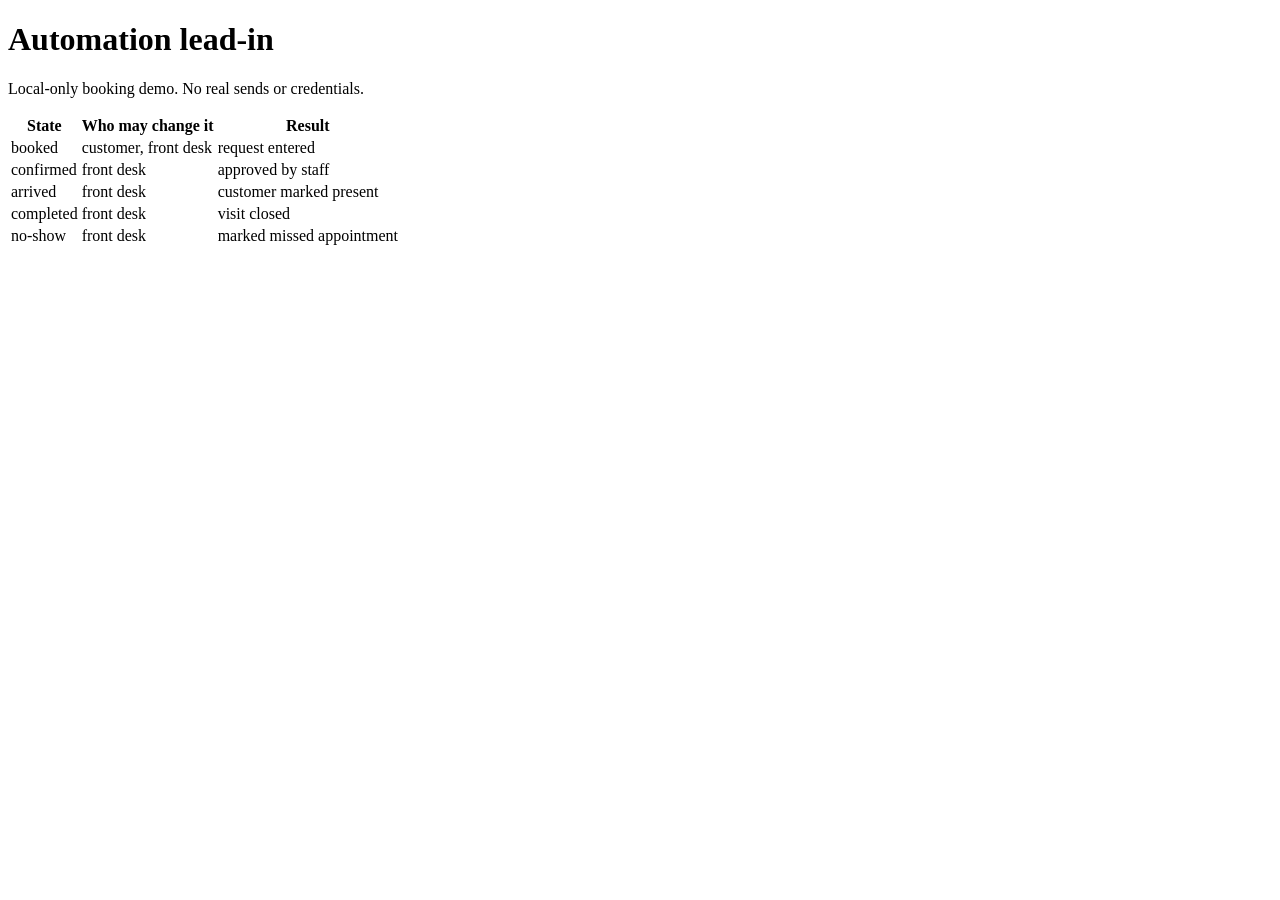
==== commit 4979754e: "setup: contract files and templates" ====
--- a/midterm-lab-automation-leadin.html
+++ b/midterm-lab-automation-leadin.html
@@ -1,3886 +1,28 @@
 <!DOCTYPE html>
-<html xmlns="http://www.w3.org/1999/xhtml" lang="en" xml:lang="en"><head>
-
-<meta charset="utf-8">
-<meta name="generator" content="quarto-1.5.53">
-
-<meta name="viewport" content="width=device-width, initial-scale=1.0, user-scalable=yes">
-
-
-<title>Midterm Lead-In Lab: Automation You Can Trust (Week 7 Content)</title>
-<style>
-code{white-space: pre-wrap;}
-span.smallcaps{font-variant: small-caps;}
-div.columns{display: flex; gap: min(4vw, 1.5em);}
-div.column{flex: auto; overflow-x: auto;}
-div.hanging-indent{margin-left: 1.5em; text-indent: -1.5em;}
-ul.task-list{list-style: none;}
-ul.task-list li input[type="checkbox"] {
-width: 0.8em;
-margin: 0 0.8em 0.2em -1em;  vertical-align: middle;
-}
-</style>
-
-
-<script>/*!
- * clipboard.js v2.0.11
- * https://clipboardjs.com/
- *
- * Licensed MIT © Zeno Rocha
- */
-!function(t,e){"object"==typeof exports&&"object"==typeof module?module.exports=e():"function"==typeof define&&define.amd?define([],e):"object"==typeof exports?exports.ClipboardJS=e():t.ClipboardJS=e()}(this,function(){return n={686:function(t,e,n){"use strict";n.d(e,{default:function(){return b}});var e=n(279),i=n.n(e),e=n(370),u=n.n(e),e=n(817),r=n.n(e);function c(t){try{return document.execCommand(t)}catch(t){return}}var a=function(t){t=r()(t);return c("cut"),t};function o(t,e){var n,o,t=(n=t,o="rtl"===document.documentElement.getAttribute("dir"),(t=document.createElement("textarea")).style.fontSize="12pt",t.style.border="0",t.style.padding="0",t.style.margin="0",t.style.position="absolute",t.style[o?"right":"left"]="-9999px",o=window.pageYOffset||document.documentElement.scrollTop,t.style.top="".concat(o,"px"),t.setAttribute("readonly",""),t.value=n,t);return e.container.appendChild(t),e=r()(t),c("copy"),t.remove(),e}var f=function(t){var e=1<arguments.length&&void 0!==arguments[1]?arguments[1]:{container:document.body},n="";return"string"==typeof t?n=o(t,e):t instanceof HTMLInputElement&&!["text","search","url","tel","password"].includes(null==t?void 0:t.type)?n=o(t.value,e):(n=r()(t),c("copy")),n};function l(t){return(l="function"==typeof Symbol&&"symbol"==typeof Symbol.iterator?function(t){return typeof t}:function(t){return t&&"function"==typeof Symbol&&t.constructor===Symbol&&t!==Symbol.prototype?"symbol":typeof t})(t)}var s=function(){var t=0<arguments.length&&void 0!==arguments[0]?arguments[0]:{},e=t.action,n=void 0===e?"copy":e,o=t.container,e=t.target,t=t.text;if("copy"!==n&&"cut"!==n)throw new Error('Invalid "action" value, use either "copy" or "cut"');if(void 0!==e){if(!e||"object"!==l(e)||1!==e.nodeType)throw new Error('Invalid "target" value, use a valid Element');if("copy"===n&&e.hasAttribute("disabled"))throw new Error('Invalid "target" attribute. Please use "readonly" instead of "disabled" attribute');if("cut"===n&&(e.hasAttribute("readonly")||e.hasAttribute("disabled")))throw new Error('Invalid "target" attribute. You can\'t cut text from elements with "readonly" or "disabled" attributes')}return t?f(t,{container:o}):e?"cut"===n?a(e):f(e,{container:o}):void 0};function p(t){return(p="function"==typeof Symbol&&"symbol"==typeof Symbol.iterator?function(t){return typeof t}:function(t){return t&&"function"==typeof Symbol&&t.constructor===Symbol&&t!==Symbol.prototype?"symbol":typeof t})(t)}function d(t,e){for(var n=0;n<e.length;n++){var o=e[n];o.enumerable=o.enumerable||!1,o.configurable=!0,"value"in o&&(o.writable=!0),Object.defineProperty(t,o.key,o)}}function y(t,e){return(y=Object.setPrototypeOf||function(t,e){return t.__proto__=e,t})(t,e)}function h(n){var o=function(){if("undefined"==typeof Reflect||!Reflect.construct)return!1;if(Reflect.construct.sham)return!1;if("function"==typeof Proxy)return!0;try{return Date.prototype.toString.call(Reflect.construct(Date,[],function(){})),!0}catch(t){return!1}}();return function(){var t,e=v(n);return t=o?(t=v(this).constructor,Reflect.construct(e,arguments,t)):e.apply(this,arguments),e=this,!(t=t)||"object"!==p(t)&&"function"!=typeof t?function(t){if(void 0!==t)return t;throw new ReferenceError("this hasn't been initialised - super() hasn't been called")}(e):t}}function v(t){return(v=Object.setPrototypeOf?Object.getPrototypeOf:function(t){return t.__proto__||Object.getPrototypeOf(t)})(t)}function m(t,e){t="data-clipboard-".concat(t);if(e.hasAttribute(t))return e.getAttribute(t)}var b=function(){!function(t,e){if("function"!=typeof e&&null!==e)throw new TypeError("Super expression must either be null or a function");t.prototype=Object.create(e&&e.prototype,{constructor:{value:t,writable:!0,configurable:!0}}),e&&y(t,e)}(r,i());var t,e,n,o=h(r);function r(t,e){var n;return function(t){if(!(t instanceof r))throw new TypeError("Cannot call a class as a function")}(this),(n=o.call(this)).resolveOptions(e),n.listenClick(t),n}return t=r,n=[{key:"copy",value:function(t){var e=1<arguments.length&&void 0!==arguments[1]?arguments[1]:{container:document.body};return f(t,e)}},{key:"cut",value:function(t){return a(t)}},{key:"isSupported",value:function(){var t=0<arguments.length&&void 0!==arguments[0]?arguments[0]:["copy","cut"],t="string"==typeof t?[t]:t,e=!!document.queryCommandSupported;return t.forEach(function(t){e=e&&!!document.queryCommandSupported(t)}),e}}],(e=[{key:"resolveOptions",value:function(){var t=0<arguments.length&&void 0!==arguments[0]?arguments[0]:{};this.action="function"==typeof t.action?t.action:this.defaultAction,this.target="function"==typeof t.target?t.target:this.defaultTarget,this.text="function"==typeof t.text?t.text:this.defaultText,this.container="object"===p(t.container)?t.container:document.body}},{key:"listenClick",value:function(t){var e=this;this.listener=u()(t,"click",function(t){return e.onClick(t)})}},{key:"onClick",value:function(t){var e=t.delegateTarget||t.currentTarget,n=this.action(e)||"copy",t=s({action:n,container:this.container,target:this.target(e),text:this.text(e)});this.emit(t?"success":"error",{action:n,text:t,trigger:e,clearSelection:function(){e&&e.focus(),window.getSelection().removeAllRanges()}})}},{key:"defaultAction",value:function(t){return m("action",t)}},{key:"defaultTarget",value:function(t){t=m("target",t);if(t)return document.querySelector(t)}},{key:"defaultText",value:function(t){return m("text",t)}},{key:"destroy",value:function(){this.listener.destroy()}}])&&d(t.prototype,e),n&&d(t,n),r}()},828:function(t){var e;"undefined"==typeof Element||Element.prototype.matches||((e=Element.prototype).matches=e.matchesSelector||e.mozMatchesSelector||e.msMatchesSelector||e.oMatchesSelector||e.webkitMatchesSelector),t.exports=function(t,e){for(;t&&9!==t.nodeType;){if("function"==typeof t.matches&&t.matches(e))return t;t=t.parentNode}}},438:function(t,e,n){var u=n(828);function i(t,e,n,o,r){var i=function(e,n,t,o){return function(t){t.delegateTarget=u(t.target,n),t.delegateTarget&&o.call(e,t)}}.apply(this,arguments);return t.addEventListener(n,i,r),{destroy:function(){t.removeEventListener(n,i,r)}}}t.exports=function(t,e,n,o,r){return"function"==typeof t.addEventListener?i.apply(null,arguments):"function"==typeof n?i.bind(null,document).apply(null,arguments):("string"==typeof t&&(t=document.querySelectorAll(t)),Array.prototype.map.call(t,function(t){return i(t,e,n,o,r)}))}},879:function(t,n){n.node=function(t){return void 0!==t&&t instanceof HTMLElement&&1===t.nodeType},n.nodeList=function(t){var e=Object.prototype.toString.call(t);return void 0!==t&&("[object NodeList]"===e||"[object HTMLCollection]"===e)&&"length"in t&&(0===t.length||n.node(t[0]))},n.string=function(t){return"string"==typeof t||t instanceof String},n.fn=function(t){return"[object Function]"===Object.prototype.toString.call(t)}},370:function(t,e,n){var f=n(879),l=n(438);t.exports=function(t,e,n){if(!t&&!e&&!n)throw new Error("Missing required arguments");if(!f.string(e))throw new TypeError("Second argument must be a String");if(!f.fn(n))throw new TypeError("Third argument must be a Function");if(f.node(t))return c=e,a=n,(u=t).addEventListener(c,a),{destroy:function(){u.removeEventListener(c,a)}};if(f.nodeList(t))return o=t,r=e,i=n,Array.prototype.forEach.call(o,function(t){t.addEventListener(r,i)}),{destroy:function(){Array.prototype.forEach.call(o,function(t){t.removeEventListener(r,i)})}};if(f.string(t))return t=t,e=e,n=n,l(document.body,t,e,n);throw new TypeError("First argument must be a String, HTMLElement, HTMLCollection, or NodeList");var o,r,i,u,c,a}},817:function(t){t.exports=function(t){var e,n="SELECT"===t.nodeName?(t.focus(),t.value):"INPUT"===t.nodeName||"TEXTAREA"===t.nodeName?((e=t.hasAttribute("readonly"))||t.setAttribute("readonly",""),t.select(),t.setSelectionRange(0,t.value.length),e||t.removeAttribute("readonly"),t.value):(t.hasAttribute("contenteditable")&&t.focus(),n=window.getSelection(),(e=document.createRange()).selectNodeContents(t),n.removeAllRanges(),n.addRange(e),n.toString());return n}},279:function(t){function e(){}e.prototype={on:function(t,e,n){var o=this.e||(this.e={});return(o[t]||(o[t]=[])).push({fn:e,ctx:n}),this},once:function(t,e,n){var o=this;function r(){o.off(t,r),e.apply(n,arguments)}return r._=e,this.on(t,r,n)},emit:function(t){for(var e=[].slice.call(arguments,1),n=((this.e||(this.e={}))[t]||[]).slice(),o=0,r=n.length;o<r;o++)n[o].fn.apply(n[o].ctx,e);return this},off:function(t,e){var n=this.e||(this.e={}),o=n[t],r=[];if(o&&e)for(var i=0,u=o.length;i<u;i++)o[i].fn!==e&&o[i].fn._!==e&&r.push(o[i]);return r.length?n[t]=r:delete n[t],this}},t.exports=e,t.exports.TinyEmitter=e}},r={},o.n=function(t){var e=t&&t.__esModule?function(){return t.default}:function(){return t};return o.d(e,{a:e}),e},o.d=function(t,e){for(var n in e)o.o(e,n)&&!o.o(t,n)&&Object.defineProperty(t,n,{enumerable:!0,get:e[n]})},o.o=function(t,e){return Object.prototype.hasOwnProperty.call(t,e)},o(686).default;function o(t){if(r[t])return r[t].exports;var e=r[t]={exports:{}};return n[t](e,e.exports,o),e.exports}var n,r});</script>
-<script>const sectionChanged = new CustomEvent("quarto-sectionChanged", {
-  detail: {},
-  bubbles: true,
-  cancelable: false,
-  composed: false,
-});
-
-const layoutMarginEls = () => {
-  // Find any conflicting margin elements and add margins to the
-  // top to prevent overlap
-  const marginChildren = window.document.querySelectorAll(
-    ".column-margin.column-container > *, .margin-caption, .aside"
-  );
-
-  let lastBottom = 0;
-  for (const marginChild of marginChildren) {
-    if (marginChild.offsetParent !== null) {
-      // clear the top margin so we recompute it
-      marginChild.style.marginTop = null;
-      const top = marginChild.getBoundingClientRect().top + window.scrollY;
-      if (top < lastBottom) {
-        const marginChildStyle = window.getComputedStyle(marginChild);
-        const marginBottom = parseFloat(marginChildStyle["marginBottom"]);
-        const margin = lastBottom - top + marginBottom;
-        marginChild.style.marginTop = `${margin}px`;
-      }
-      const styles = window.getComputedStyle(marginChild);
-      const marginTop = parseFloat(styles["marginTop"]);
-      lastBottom = top + marginChild.getBoundingClientRect().height + marginTop;
-    }
-  }
-};
-
-window.document.addEventListener("DOMContentLoaded", function (_event) {
-  // Recompute the position of margin elements anytime the body size changes
-  if (window.ResizeObserver) {
-    const resizeObserver = new window.ResizeObserver(
-      throttle(() => {
-        layoutMarginEls();
-        if (
-          window.document.body.getBoundingClientRect().width < 990 &&
-          isReaderMode()
-        ) {
-          quartoToggleReader();
-        }
-      }, 50)
-    );
-    resizeObserver.observe(window.document.body);
-  }
-
-  const tocEl = window.document.querySelector('nav.toc-active[role="doc-toc"]');
-  const sidebarEl = window.document.getElementById("quarto-sidebar");
-  const leftTocEl = window.document.getElementById("quarto-sidebar-toc-left");
-  const marginSidebarEl = window.document.getElementById(
-    "quarto-margin-sidebar"
-  );
-  // function to determine whether the element has a previous sibling that is active
-  const prevSiblingIsActiveLink = (el) => {
-    const sibling = el.previousElementSibling;
-    if (sibling && sibling.tagName === "A") {
-      return sibling.classList.contains("active");
-    } else {
-      return false;
-    }
-  };
-
-  // fire slideEnter for bootstrap tab activations (for htmlwidget resize behavior)
-  function fireSlideEnter(e) {
-    const event = window.document.createEvent("Event");
-    event.initEvent("slideenter", true, true);
-    window.document.dispatchEvent(event);
-  }
-  const tabs = window.document.querySelectorAll('a[data-bs-toggle="tab"]');
-  tabs.forEach((tab) => {
-    tab.addEventListener("shown.bs.tab", fireSlideEnter);
-  });
-
-  // fire slideEnter for tabby tab activations (for htmlwidget resize behavior)
-  document.addEventListener("tabby", fireSlideEnter, false);
-
-  // Track scrolling and mark TOC links as active
-  // get table of contents and sidebar (bail if we don't have at least one)
-  const tocLinks = tocEl
-    ? [...tocEl.querySelectorAll("a[data-scroll-target]")]
-    : [];
-  const makeActive = (link) => tocLinks[link].classList.add("active");
-  const removeActive = (link) => tocLinks[link].classList.remove("active");
-  const removeAllActive = () =>
-    [...Array(tocLinks.length).keys()].forEach((link) => removeActive(link));
-
-  // activate the anchor for a section associated with this TOC entry
-  tocLinks.forEach((link) => {
-    link.addEventListener("click", () => {
-      if (link.href.indexOf("#") !== -1) {
-        const anchor = link.href.split("#")[1];
-        const heading = window.document.querySelector(
-          `[data-anchor-id="${anchor}"]`
-        );
-        if (heading) {
-          // Add the class
-          heading.classList.add("reveal-anchorjs-link");
-
-          // function to show the anchor
-          const handleMouseout = () => {
-            heading.classList.remove("reveal-anchorjs-link");
-            heading.removeEventListener("mouseout", handleMouseout);
-          };
-
-          // add a function to clear the anchor when the user mouses out of it
-          heading.addEventListener("mouseout", handleMouseout);
-        }
-      }
-    });
-  });
-
-  const sections = tocLinks.map((link) => {
-    const target = link.getAttribute("data-scroll-target");
-    if (target.startsWith("#")) {
-      return window.document.getElementById(decodeURI(`${target.slice(1)}`));
-    } else {
-      return window.document.querySelector(decodeURI(`${target}`));
-    }
-  });
-
-  const sectionMargin = 200;
-  let currentActive = 0;
-  // track whether we've initialized state the first time
-  let init = false;
-
-  const updateActiveLink = () => {
-    // The index from bottom to top (e.g. reversed list)
-    let sectionIndex = -1;
-    if (
-      window.innerHeight + window.pageYOffset >=
-      window.document.body.offsetHeight
-    ) {
-      // This is the no-scroll case where last section should be the active one
-      sectionIndex = 0;
-    } else {
-      // This finds the last section visible on screen that should be made active
-      sectionIndex = [...sections].reverse().findIndex((section) => {
-        if (section) {
-          return window.pageYOffset >= section.offsetTop - sectionMargin;
-        } else {
-          return false;
-        }
-      });
-    }
-    if (sectionIndex > -1) {
-      const current = sections.length - sectionIndex - 1;
-      if (current !== currentActive) {
-        removeAllActive();
-        currentActive = current;
-        makeActive(current);
-        if (init) {
-          window.dispatchEvent(sectionChanged);
-        }
-        init = true;
-      }
-    }
-  };
-
-  const inHiddenRegion = (top, bottom, hiddenRegions) => {
-    for (const region of hiddenRegions) {
-      if (top <= region.bottom && bottom >= region.top) {
-        return true;
-      }
-    }
-    return false;
-  };
-
-  const categorySelector = "header.quarto-title-block .quarto-category";
-  const activateCategories = (href) => {
-    // Find any categories
-    // Surround them with a link pointing back to:
-    // #category=Authoring
-    try {
-      const categoryEls = window.document.querySelectorAll(categorySelector);
-      for (const categoryEl of categoryEls) {
-        const categoryText = categoryEl.textContent;
-        if (categoryText) {
-          const link = `${href}#category=${encodeURIComponent(categoryText)}`;
-          const linkEl = window.document.createElement("a");
-          linkEl.setAttribute("href", link);
-          for (const child of categoryEl.childNodes) {
-            linkEl.append(child);
-          }
-          categoryEl.appendChild(linkEl);
-        }
-      }
-    } catch {
-      // Ignore errors
-    }
-  };
-  function hasTitleCategories() {
-    return window.document.querySelector(categorySelector) !== null;
-  }
-
-  function offsetRelativeUrl(url) {
-    const offset = getMeta("quarto:offset");
-    return offset ? offset + url : url;
-  }
-
-  function offsetAbsoluteUrl(url) {
-    const offset = getMeta("quarto:offset");
-    const baseUrl = new URL(offset, window.location);
-
-    const projRelativeUrl = url.replace(baseUrl, "");
-    if (projRelativeUrl.startsWith("/")) {
-      return projRelativeUrl;
-    } else {
-      return "/" + projRelativeUrl;
-    }
-  }
-
-  // read a meta tag value
-  function getMeta(metaName) {
-    const metas = window.document.getElementsByTagName("meta");
-    for (let i = 0; i < metas.length; i++) {
-      if (metas[i].getAttribute("name") === metaName) {
-        return metas[i].getAttribute("content");
-      }
-    }
-    return "";
-  }
-
-  async function findAndActivateCategories() {
-    const currentPagePath = offsetAbsoluteUrl(window.location.href);
-    const response = await fetch(offsetRelativeUrl("listings.json"));
-    if (response.status == 200) {
-      return response.json().then(function (listingPaths) {
-        const listingHrefs = [];
-        for (const listingPath of listingPaths) {
-          const pathWithoutLeadingSlash = listingPath.listing.substring(1);
-          for (const item of listingPath.items) {
-            if (
-              item === currentPagePath ||
-              item === currentPagePath + "index.html"
-            ) {
-              // Resolve this path against the offset to be sure
-              // we already are using the correct path to the listing
-              // (this adjusts the listing urls to be rooted against
-              // whatever root the page is actually running against)
-              const relative = offsetRelativeUrl(pathWithoutLeadingSlash);
-              const baseUrl = window.location;
-              const resolvedPath = new URL(relative, baseUrl);
-              listingHrefs.push(resolvedPath.pathname);
-              break;
-            }
-          }
-        }
-
-        // Look up the tree for a nearby linting and use that if we find one
-        const nearestListing = findNearestParentListing(
-          offsetAbsoluteUrl(window.location.pathname),
-          listingHrefs
-        );
-        if (nearestListing) {
-          activateCategories(nearestListing);
-        } else {
-          // See if the referrer is a listing page for this item
-          const referredRelativePath = offsetAbsoluteUrl(document.referrer);
-          const referrerListing = listingHrefs.find((listingHref) => {
-            const isListingReferrer =
-              listingHref === referredRelativePath ||
-              listingHref === referredRelativePath + "index.html";
-            return isListingReferrer;
-          });
-
-          if (referrerListing) {
-            // Try to use the referrer if possible
-            activateCategories(referrerListing);
-          } else if (listingHrefs.length > 0) {
-            // Otherwise, just fall back to the first listing
-            activateCategories(listingHrefs[0]);
-          }
-        }
-      });
-    }
-  }
-  if (hasTitleCategories()) {
-    findAndActivateCategories();
-  }
-
-  const findNearestParentListing = (href, listingHrefs) => {
-    if (!href || !listingHrefs) {
-      return undefined;
-    }
-    // Look up the tree for a nearby linting and use that if we find one
-    const relativeParts = href.substring(1).split("/");
-    while (relativeParts.length > 0) {
-      const path = relativeParts.join("/");
-      for (const listingHref of listingHrefs) {
-        if (listingHref.startsWith(path)) {
-          return listingHref;
-        }
-      }
-      relativeParts.pop();
-    }
-
-    return undefined;
-  };
-
-  const manageSidebarVisiblity = (el, placeholderDescriptor) => {
-    let isVisible = true;
-    let elRect;
-
-    return (hiddenRegions) => {
-      if (el === null) {
-        return;
-      }
-
-      // Find the last element of the TOC
-      const lastChildEl = el.lastElementChild;
-
-      if (lastChildEl) {
-        // Converts the sidebar to a menu
-        const convertToMenu = () => {
-          for (const child of el.children) {
-            child.style.opacity = 0;
-            child.style.overflow = "hidden";
-            child.style.pointerEvents = "none";
-          }
-
-          nexttick(() => {
-            const toggleContainer = window.document.createElement("div");
-            toggleContainer.style.width = "100%";
-            toggleContainer.classList.add("zindex-over-content");
-            toggleContainer.classList.add("quarto-sidebar-toggle");
-            toggleContainer.classList.add("headroom-target"); // Marks this to be managed by headeroom
-            toggleContainer.id = placeholderDescriptor.id;
-            toggleContainer.style.position = "fixed";
-
-            const toggleIcon = window.document.createElement("i");
-            toggleIcon.classList.add("quarto-sidebar-toggle-icon");
-            toggleIcon.classList.add("bi");
-            toggleIcon.classList.add("bi-caret-down-fill");
-
-            const toggleTitle = window.document.createElement("div");
-            const titleEl = window.document.body.querySelector(
-              placeholderDescriptor.titleSelector
-            );
-            if (titleEl) {
-              toggleTitle.append(
-                titleEl.textContent || titleEl.innerText,
-                toggleIcon
-              );
-            }
-            toggleTitle.classList.add("zindex-over-content");
-            toggleTitle.classList.add("quarto-sidebar-toggle-title");
-            toggleContainer.append(toggleTitle);
-
-            const toggleContents = window.document.createElement("div");
-            toggleContents.classList = el.classList;
-            toggleContents.classList.add("zindex-over-content");
-            toggleContents.classList.add("quarto-sidebar-toggle-contents");
-            for (const child of el.children) {
-              if (child.id === "toc-title") {
-                continue;
-              }
-
-              const clone = child.cloneNode(true);
-              clone.style.opacity = 1;
-              clone.style.pointerEvents = null;
-              clone.style.display = null;
-              toggleContents.append(clone);
-            }
-            toggleContents.style.height = "0px";
-            const positionToggle = () => {
-              // position the element (top left of parent, same width as parent)
-              if (!elRect) {
-                elRect = el.getBoundingClientRect();
-              }
-              toggleContainer.style.left = `${elRect.left}px`;
-              toggleContainer.style.top = `${elRect.top}px`;
-              toggleContainer.style.width = `${elRect.width}px`;
-            };
-            positionToggle();
-
-            toggleContainer.append(toggleContents);
-            el.parentElement.prepend(toggleContainer);
-
-            // Process clicks
-            let tocShowing = false;
-            // Allow the caller to control whether this is dismissed
-            // when it is clicked (e.g. sidebar navigation supports
-            // opening and closing the nav tree, so don't dismiss on click)
-            const clickEl = placeholderDescriptor.dismissOnClick
-              ? toggleContainer
-              : toggleTitle;
-
-            const closeToggle = () => {
-              if (tocShowing) {
-                toggleContainer.classList.remove("expanded");
-                toggleContents.style.height = "0px";
-                tocShowing = false;
-              }
-            };
-
-            // Get rid of any expanded toggle if the user scrolls
-            window.document.addEventListener(
-              "scroll",
-              throttle(() => {
-                closeToggle();
-              }, 50)
-            );
-
-            // Handle positioning of the toggle
-            window.addEventListener(
-              "resize",
-              throttle(() => {
-                elRect = undefined;
-                positionToggle();
-              }, 50)
-            );
-
-            window.addEventListener("quarto-hrChanged", () => {
-              elRect = undefined;
-            });
-
-            // Process the click
-            clickEl.onclick = () => {
-              if (!tocShowing) {
-                toggleContainer.classList.add("expanded");
-                toggleContents.style.height = null;
-                tocShowing = true;
-              } else {
-                closeToggle();
-              }
-            };
-          });
-        };
-
-        // Converts a sidebar from a menu back to a sidebar
-        const convertToSidebar = () => {
-          for (const child of el.children) {
-            child.style.opacity = 1;
-            child.style.overflow = null;
-            child.style.pointerEvents = null;
-          }
-
-          const placeholderEl = window.document.getElementById(
-            placeholderDescriptor.id
-          );
-          if (placeholderEl) {
-            placeholderEl.remove();
-          }
-
-          el.classList.remove("rollup");
-        };
-
-        if (isReaderMode()) {
-          convertToMenu();
-          isVisible = false;
-        } else {
-          // Find the top and bottom o the element that is being managed
-          const elTop = el.offsetTop;
-          const elBottom =
-            elTop + lastChildEl.offsetTop + lastChildEl.offsetHeight;
-
-          if (!isVisible) {
-            // If the element is current not visible reveal if there are
-            // no conflicts with overlay regions
-            if (!inHiddenRegion(elTop, elBottom, hiddenRegions)) {
-              convertToSidebar();
-              isVisible = true;
-            }
-          } else {
-            // If the element is visible, hide it if it conflicts with overlay regions
-            // and insert a placeholder toggle (or if we're in reader mode)
-            if (inHiddenRegion(elTop, elBottom, hiddenRegions)) {
-              convertToMenu();
-              isVisible = false;
-            }
-          }
-        }
-      }
-    };
-  };
-
-  const tabEls = document.querySelectorAll('a[data-bs-toggle="tab"]');
-  for (const tabEl of tabEls) {
-    const id = tabEl.getAttribute("data-bs-target");
-    if (id) {
-      const columnEl = document.querySelector(
-        `${id} .column-margin, .tabset-margin-content`
-      );
-      if (columnEl)
-        tabEl.addEventListener("shown.bs.tab", function (event) {
-          const el = event.srcElement;
-          if (el) {
-            const visibleCls = `${el.id}-margin-content`;
-            // walk up until we find a parent tabset
-            let panelTabsetEl = el.parentElement;
-            while (panelTabsetEl) {
-              if (panelTabsetEl.classList.contains("panel-tabset")) {
-                break;
-              }
-              panelTabsetEl = panelTabsetEl.parentElement;
-            }
-
-            if (panelTabsetEl) {
-              const prevSib = panelTabsetEl.previousElementSibling;
-              if (
-                prevSib &&
-                prevSib.classList.contains("tabset-margin-container")
-              ) {
-                const childNodes = prevSib.querySelectorAll(
-                  ".tabset-margin-content"
-                );
-                for (const childEl of childNodes) {
-                  if (childEl.classList.contains(visibleCls)) {
-                    childEl.classList.remove("collapse");
-                  } else {
-                    childEl.classList.add("collapse");
-                  }
-                }
-              }
-            }
-          }
-
-          layoutMarginEls();
-        });
-    }
-  }
-
-  // Manage the visibility of the toc and the sidebar
-  const marginScrollVisibility = manageSidebarVisiblity(marginSidebarEl, {
-    id: "quarto-toc-toggle",
-    titleSelector: "#toc-title",
-    dismissOnClick: true,
-  });
-  const sidebarScrollVisiblity = manageSidebarVisiblity(sidebarEl, {
-    id: "quarto-sidebarnav-toggle",
-    titleSelector: ".title",
-    dismissOnClick: false,
-  });
-  let tocLeftScrollVisibility;
-  if (leftTocEl) {
-    tocLeftScrollVisibility = manageSidebarVisiblity(leftTocEl, {
-      id: "quarto-lefttoc-toggle",
-      titleSelector: "#toc-title",
-      dismissOnClick: true,
-    });
-  }
-
-  // Find the first element that uses formatting in special columns
-  const conflictingEls = window.document.body.querySelectorAll(
-    '[class^="column-"], [class*=" column-"], aside, [class*="margin-caption"], [class*=" margin-caption"], [class*="margin-ref"], [class*=" margin-ref"]'
-  );
-
-  // Filter all the possibly conflicting elements into ones
-  // the do conflict on the left or ride side
-  const arrConflictingEls = Array.from(conflictingEls);
-  const leftSideConflictEls = arrConflictingEls.filter((el) => {
-    if (el.tagName === "ASIDE") {
-      return false;
-    }
-    return Array.from(el.classList).find((className) => {
-      return (
-        className !== "column-body" &&
-        className.startsWith("column-") &&
-        !className.endsWith("right") &&
-        !className.endsWith("container") &&
-        className !== "column-margin"
-      );
-    });
-  });
-  const rightSideConflictEls = arrConflictingEls.filter((el) => {
-    if (el.tagName === "ASIDE") {
-      return true;
-    }
-
-    const hasMarginCaption = Array.from(el.classList).find((className) => {
-      return className == "margin-caption";
-    });
-    if (hasMarginCaption) {
-      return true;
-    }
-
-    return Array.from(el.classList).find((className) => {
-      return (
-        className !== "column-body" &&
-        !className.endsWith("container") &&
-        className.startsWith("column-") &&
-        !className.endsWith("left")
-      );
-    });
-  });
-
-  const kOverlapPaddingSize = 10;
-  function toRegions(els) {
-    return els.map((el) => {
-      const boundRect = el.getBoundingClientRect();
-      const top =
-        boundRect.top +
-        document.documentElement.scrollTop -
-        kOverlapPaddingSize;
-      return {
-        top,
-        bottom: top + el.scrollHeight + 2 * kOverlapPaddingSize,
-      };
-    });
-  }
-
-  let hasObserved = false;
-  const visibleItemObserver = (els) => {
-    let visibleElements = [...els];
-    const intersectionObserver = new IntersectionObserver(
-      (entries, _observer) => {
-        entries.forEach((entry) => {
-          if (entry.isIntersecting) {
-            if (visibleElements.indexOf(entry.target) === -1) {
-              visibleElements.push(entry.target);
-            }
-          } else {
-            visibleElements = visibleElements.filter((visibleEntry) => {
-              return visibleEntry !== entry;
-            });
-          }
-        });
-
-        if (!hasObserved) {
-          hideOverlappedSidebars();
-        }
-        hasObserved = true;
-      },
-      {}
-    );
-    els.forEach((el) => {
-      intersectionObserver.observe(el);
-    });
-
-    return {
-      getVisibleEntries: () => {
-        return visibleElements;
-      },
-    };
-  };
-
-  const rightElementObserver = visibleItemObserver(rightSideConflictEls);
-  const leftElementObserver = visibleItemObserver(leftSideConflictEls);
-
-  const hideOverlappedSidebars = () => {
-    marginScrollVisibility(toRegions(rightElementObserver.getVisibleEntries()));
-    sidebarScrollVisiblity(toRegions(leftElementObserver.getVisibleEntries()));
-    if (tocLeftScrollVisibility) {
-      tocLeftScrollVisibility(
-        toRegions(leftElementObserver.getVisibleEntries())
-      );
-    }
-  };
-
-  window.quartoToggleReader = () => {
-    // Applies a slow class (or removes it)
-    // to update the transition speed
-    const slowTransition = (slow) => {
-      const manageTransition = (id, slow) => {
-        const el = document.getElementById(id);
-        if (el) {
-          if (slow) {
-            el.classList.add("slow");
-          } else {
-            el.classList.remove("slow");
-          }
-        }
-      };
-
-      manageTransition("TOC", slow);
-      manageTransition("quarto-sidebar", slow);
-    };
-    const readerMode = !isReaderMode();
-    setReaderModeValue(readerMode);
-
-    // If we're entering reader mode, slow the transition
-    if (readerMode) {
-      slowTransition(readerMode);
-    }
-    highlightReaderToggle(readerMode);
-    hideOverlappedSidebars();
-
-    // If we're exiting reader mode, restore the non-slow transition
-    if (!readerMode) {
-      slowTransition(!readerMode);
-    }
-  };
-
-  const highlightReaderToggle = (readerMode) => {
-    const els = document.querySelectorAll(".quarto-reader-toggle");
-    if (els) {
-      els.forEach((el) => {
-        if (readerMode) {
-          el.classList.add("reader");
-        } else {
-          el.classList.remove("reader");
-        }
-      });
-    }
-  };
-
-  const setReaderModeValue = (val) => {
-    if (window.location.protocol !== "file:") {
-      window.localStorage.setItem("quarto-reader-mode", val);
-    } else {
-      localReaderMode = val;
-    }
-  };
-
-  const isReaderMode = () => {
-    if (window.location.protocol !== "file:") {
-      return window.localStorage.getItem("quarto-reader-mode") === "true";
-    } else {
-      return localReaderMode;
-    }
-  };
-  let localReaderMode = null;
-
-  const tocOpenDepthStr = tocEl?.getAttribute("data-toc-expanded");
-  const tocOpenDepth = tocOpenDepthStr ? Number(tocOpenDepthStr) : 1;
-
-  // Walk the TOC and collapse/expand nodes
-  // Nodes are expanded if:
-  // - they are top level
-  // - they have children that are 'active' links
-  // - they are directly below an link that is 'active'
-  const walk = (el, depth) => {
-    // Tick depth when we enter a UL
-    if (el.tagName === "UL") {
-      depth = depth + 1;
-    }
-
-    // It this is active link
-    let isActiveNode = false;
-    if (el.tagName === "A" && el.classList.contains("active")) {
-      isActiveNode = true;
-    }
-
-    // See if there is an active child to this element
-    let hasActiveChild = false;
-    for (child of el.children) {
-      hasActiveChild = walk(child, depth) || hasActiveChild;
-    }
-
-    // Process the collapse state if this is an UL
-    if (el.tagName === "UL") {
-      if (tocOpenDepth === -1 && depth > 1) {
-        // toc-expand: false
-        el.classList.add("collapse");
-      } else if (
-        depth <= tocOpenDepth ||
-        hasActiveChild ||
-        prevSiblingIsActiveLink(el)
-      ) {
-        el.classList.remove("collapse");
-      } else {
-        el.classList.add("collapse");
-      }
-
-      // untick depth when we leave a UL
-      depth = depth - 1;
-    }
-    return hasActiveChild || isActiveNode;
-  };
-
-  // walk the TOC and expand / collapse any items that should be shown
-  if (tocEl) {
-    updateActiveLink();
-    walk(tocEl, 0);
-  }
-
-  // Throttle the scroll event and walk peridiocally
-  window.document.addEventListener(
-    "scroll",
-    throttle(() => {
-      if (tocEl) {
-        updateActiveLink();
-        walk(tocEl, 0);
-      }
-      if (!isReaderMode()) {
-        hideOverlappedSidebars();
-      }
-    }, 5)
-  );
-  window.addEventListener(
-    "resize",
-    throttle(() => {
-      if (tocEl) {
-        updateActiveLink();
-        walk(tocEl, 0);
-      }
-      if (!isReaderMode()) {
-        hideOverlappedSidebars();
-      }
-    }, 10)
-  );
-  hideOverlappedSidebars();
-  highlightReaderToggle(isReaderMode());
-});
-
-// grouped tabsets
-window.addEventListener("pageshow", (_event) => {
-  function getTabSettings() {
-    const data = localStorage.getItem("quarto-persistent-tabsets-data");
-    if (!data) {
-      localStorage.setItem("quarto-persistent-tabsets-data", "{}");
-      return {};
-    }
-    if (data) {
-      return JSON.parse(data);
-    }
-  }
-
-  function setTabSettings(data) {
-    localStorage.setItem(
-      "quarto-persistent-tabsets-data",
-      JSON.stringify(data)
-    );
-  }
-
-  function setTabState(groupName, groupValue) {
-    const data = getTabSettings();
-    data[groupName] = groupValue;
-    setTabSettings(data);
-  }
-
-  function toggleTab(tab, active) {
-    const tabPanelId = tab.getAttribute("aria-controls");
-    const tabPanel = document.getElementById(tabPanelId);
-    if (active) {
-      tab.classList.add("active");
-      tabPanel.classList.add("active");
-    } else {
-      tab.classList.remove("active");
-      tabPanel.classList.remove("active");
-    }
-  }
-
-  function toggleAll(selectedGroup, selectorsToSync) {
-    for (const [thisGroup, tabs] of Object.entries(selectorsToSync)) {
-      const active = selectedGroup === thisGroup;
-      for (const tab of tabs) {
-        toggleTab(tab, active);
-      }
-    }
-  }
-
-  function findSelectorsToSyncByLanguage() {
-    const result = {};
-    const tabs = Array.from(
-      document.querySelectorAll(`div[data-group] a[id^='tabset-']`)
-    );
-    for (const item of tabs) {
-      const div = item.parentElement.parentElement.parentElement;
-      const group = div.getAttribute("data-group");
-      if (!result[group]) {
-        result[group] = {};
-      }
-      const selectorsToSync = result[group];
-      const value = item.innerHTML;
-      if (!selectorsToSync[value]) {
-        selectorsToSync[value] = [];
-      }
-      selectorsToSync[value].push(item);
-    }
-    return result;
-  }
-
-  function setupSelectorSync() {
-    const selectorsToSync = findSelectorsToSyncByLanguage();
-    Object.entries(selectorsToSync).forEach(([group, tabSetsByValue]) => {
-      Object.entries(tabSetsByValue).forEach(([value, items]) => {
-        items.forEach((item) => {
-          item.addEventListener("click", (_event) => {
-            setTabState(group, value);
-            toggleAll(value, selectorsToSync[group]);
-          });
-        });
-      });
-    });
-    return selectorsToSync;
-  }
-
-  const selectorsToSync = setupSelectorSync();
-  for (const [group, selectedName] of Object.entries(getTabSettings())) {
-    const selectors = selectorsToSync[group];
-    // it's possible that stale state gives us empty selections, so we explicitly check here.
-    if (selectors) {
-      toggleAll(selectedName, selectors);
-    }
-  }
-});
-
-function throttle(func, wait) {
-  let waiting = false;
-  return function () {
-    if (!waiting) {
-      func.apply(this, arguments);
-      waiting = true;
-      setTimeout(function () {
-        waiting = false;
-      }, wait);
-    }
-  };
-}
-
-function nexttick(func) {
-  return setTimeout(func, 0);
-}
-</script>
-<script>/**
- * @popperjs/core v2.11.7 - MIT License
- */
-
-!function(e,t){"object"==typeof exports&&"undefined"!=typeof module?t(exports):"function"==typeof define&&define.amd?define(["exports"],t):t((e="undefined"!=typeof globalThis?globalThis:e||self).Popper={})}(this,(function(e){"use strict";function t(e){if(null==e)return window;if("[object Window]"!==e.toString()){var t=e.ownerDocument;return t&&t.defaultView||window}return e}function n(e){return e instanceof t(e).Element||e instanceof Element}function r(e){return e instanceof t(e).HTMLElement||e instanceof HTMLElement}function o(e){return"undefined"!=typeof ShadowRoot&&(e instanceof t(e).ShadowRoot||e instanceof ShadowRoot)}var i=Math.max,a=Math.min,s=Math.round;function f(){var e=navigator.userAgentData;return null!=e&&e.brands&&Array.isArray(e.brands)?e.brands.map((function(e){return e.brand+"/"+e.version})).join(" "):navigator.userAgent}function c(){return!/^((?!chrome|android).)*safari/i.test(f())}function p(e,o,i){void 0===o&&(o=!1),void 0===i&&(i=!1);var a=e.getBoundingClientRect(),f=1,p=1;o&&r(e)&&(f=e.offsetWidth>0&&s(a.width)/e.offsetWidth||1,p=e.offsetHeight>0&&s(a.height)/e.offsetHeight||1);var u=(n(e)?t(e):window).visualViewport,l=!c()&&i,d=(a.left+(l&&u?u.offsetLeft:0))/f,h=(a.top+(l&&u?u.offsetTop:0))/p,m=a.width/f,v=a.height/p;return{width:m,height:v,top:h,right:d+m,bottom:h+v,left:d,x:d,y:h}}function u(e){var n=t(e);return{scrollLeft:n.pageXOffset,scrollTop:n.pageYOffset}}function l(e){return e?(e.nodeName||"").toLowerCase():null}function d(e){return((n(e)?e.ownerDocument:e.document)||window.document).documentElement}function h(e){return p(d(e)).left+u(e).scrollLeft}function m(e){return t(e).getComputedStyle(e)}function v(e){var t=m(e),n=t.overflow,r=t.overflowX,o=t.overflowY;return/auto|scroll|overlay|hidden/.test(n+o+r)}function y(e,n,o){void 0===o&&(o=!1);var i,a,f=r(n),c=r(n)&&function(e){var t=e.getBoundingClientRect(),n=s(t.width)/e.offsetWidth||1,r=s(t.height)/e.offsetHeight||1;return 1!==n||1!==r}(n),m=d(n),y=p(e,c,o),g={scrollLeft:0,scrollTop:0},b={x:0,y:0};return(f||!f&&!o)&&(("body"!==l(n)||v(m))&&(g=(i=n)!==t(i)&&r(i)?{scrollLeft:(a=i).scrollLeft,scrollTop:a.scrollTop}:u(i)),r(n)?((b=p(n,!0)).x+=n.clientLeft,b.y+=n.clientTop):m&&(b.x=h(m))),{x:y.left+g.scrollLeft-b.x,y:y.top+g.scrollTop-b.y,width:y.width,height:y.height}}function g(e){var t=p(e),n=e.offsetWidth,r=e.offsetHeight;return Math.abs(t.width-n)<=1&&(n=t.width),Math.abs(t.height-r)<=1&&(r=t.height),{x:e.offsetLeft,y:e.offsetTop,width:n,height:r}}function b(e){return"html"===l(e)?e:e.assignedSlot||e.parentNode||(o(e)?e.host:null)||d(e)}function x(e){return["html","body","#document"].indexOf(l(e))>=0?e.ownerDocument.body:r(e)&&v(e)?e:x(b(e))}function w(e,n){var r;void 0===n&&(n=[]);var o=x(e),i=o===(null==(r=e.ownerDocument)?void 0:r.body),a=t(o),s=i?[a].concat(a.visualViewport||[],v(o)?o:[]):o,f=n.concat(s);return i?f:f.concat(w(b(s)))}function O(e){return["table","td","th"].indexOf(l(e))>=0}function j(e){return r(e)&&"fixed"!==m(e).position?e.offsetParent:null}function E(e){for(var n=t(e),i=j(e);i&&O(i)&&"static"===m(i).position;)i=j(i);return i&&("html"===l(i)||"body"===l(i)&&"static"===m(i).position)?n:i||function(e){var t=/firefox/i.test(f());if(/Trident/i.test(f())&&r(e)&&"fixed"===m(e).position)return null;var n=b(e);for(o(n)&&(n=n.host);r(n)&&["html","body"].indexOf(l(n))<0;){var i=m(n);if("none"!==i.transform||"none"!==i.perspective||"paint"===i.contain||-1!==["transform","perspective"].indexOf(i.willChange)||t&&"filter"===i.willChange||t&&i.filter&&"none"!==i.filter)return n;n=n.parentNode}return null}(e)||n}var D="top",A="bottom",L="right",P="left",M="auto",k=[D,A,L,P],W="start",B="end",H="viewport",T="popper",R=k.reduce((function(e,t){return e.concat([t+"-"+W,t+"-"+B])}),[]),S=[].concat(k,[M]).reduce((function(e,t){return e.concat([t,t+"-"+W,t+"-"+B])}),[]),V=["beforeRead","read","afterRead","beforeMain","main","afterMain","beforeWrite","write","afterWrite"];function q(e){var t=new Map,n=new Set,r=[];function o(e){n.add(e.name),[].concat(e.requires||[],e.requiresIfExists||[]).forEach((function(e){if(!n.has(e)){var r=t.get(e);r&&o(r)}})),r.push(e)}return e.forEach((function(e){t.set(e.name,e)})),e.forEach((function(e){n.has(e.name)||o(e)})),r}function C(e){return e.split("-")[0]}function N(e,t){var n=t.getRootNode&&t.getRootNode();if(e.contains(t))return!0;if(n&&o(n)){var r=t;do{if(r&&e.isSameNode(r))return!0;r=r.parentNode||r.host}while(r)}return!1}function I(e){return Object.assign({},e,{left:e.x,top:e.y,right:e.x+e.width,bottom:e.y+e.height})}function _(e,r,o){return r===H?I(function(e,n){var r=t(e),o=d(e),i=r.visualViewport,a=o.clientWidth,s=o.clientHeight,f=0,p=0;if(i){a=i.width,s=i.height;var u=c();(u||!u&&"fixed"===n)&&(f=i.offsetLeft,p=i.offsetTop)}return{width:a,height:s,x:f+h(e),y:p}}(e,o)):n(r)?function(e,t){var n=p(e,!1,"fixed"===t);return n.top=n.top+e.clientTop,n.left=n.left+e.clientLeft,n.bottom=n.top+e.clientHeight,n.right=n.left+e.clientWidth,n.width=e.clientWidth,n.height=e.clientHeight,n.x=n.left,n.y=n.top,n}(r,o):I(function(e){var t,n=d(e),r=u(e),o=null==(t=e.ownerDocument)?void 0:t.body,a=i(n.scrollWidth,n.clientWidth,o?o.scrollWidth:0,o?o.clientWidth:0),s=i(n.scrollHeight,n.clientHeight,o?o.scrollHeight:0,o?o.clientHeight:0),f=-r.scrollLeft+h(e),c=-r.scrollTop;return"rtl"===m(o||n).direction&&(f+=i(n.clientWidth,o?o.clientWidth:0)-a),{width:a,height:s,x:f,y:c}}(d(e)))}function F(e,t,o,s){var f="clippingParents"===t?function(e){var t=w(b(e)),o=["absolute","fixed"].indexOf(m(e).position)>=0&&r(e)?E(e):e;return n(o)?t.filter((function(e){return n(e)&&N(e,o)&&"body"!==l(e)})):[]}(e):[].concat(t),c=[].concat(f,[o]),p=c[0],u=c.reduce((function(t,n){var r=_(e,n,s);return t.top=i(r.top,t.top),t.right=a(r.right,t.right),t.bottom=a(r.bottom,t.bottom),t.left=i(r.left,t.left),t}),_(e,p,s));return u.width=u.right-u.left,u.height=u.bottom-u.top,u.x=u.left,u.y=u.top,u}function U(e){return e.split("-")[1]}function z(e){return["top","bottom"].indexOf(e)>=0?"x":"y"}function X(e){var t,n=e.reference,r=e.element,o=e.placement,i=o?C(o):null,a=o?U(o):null,s=n.x+n.width/2-r.width/2,f=n.y+n.height/2-r.height/2;switch(i){case D:t={x:s,y:n.y-r.height};break;case A:t={x:s,y:n.y+n.height};break;case L:t={x:n.x+n.width,y:f};break;case P:t={x:n.x-r.width,y:f};break;default:t={x:n.x,y:n.y}}var c=i?z(i):null;if(null!=c){var p="y"===c?"height":"width";switch(a){case W:t[c]=t[c]-(n[p]/2-r[p]/2);break;case B:t[c]=t[c]+(n[p]/2-r[p]/2)}}return t}function Y(e){return Object.assign({},{top:0,right:0,bottom:0,left:0},e)}function G(e,t){return t.reduce((function(t,n){return t[n]=e,t}),{})}function J(e,t){void 0===t&&(t={});var r=t,o=r.placement,i=void 0===o?e.placement:o,a=r.strategy,s=void 0===a?e.strategy:a,f=r.boundary,c=void 0===f?"clippingParents":f,u=r.rootBoundary,l=void 0===u?H:u,h=r.elementContext,m=void 0===h?T:h,v=r.altBoundary,y=void 0!==v&&v,g=r.padding,b=void 0===g?0:g,x=Y("number"!=typeof b?b:G(b,k)),w=m===T?"reference":T,O=e.rects.popper,j=e.elements[y?w:m],E=F(n(j)?j:j.contextElement||d(e.elements.popper),c,l,s),P=p(e.elements.reference),M=X({reference:P,element:O,strategy:"absolute",placement:i}),W=I(Object.assign({},O,M)),B=m===T?W:P,R={top:E.top-B.top+x.top,bottom:B.bottom-E.bottom+x.bottom,left:E.left-B.left+x.left,right:B.right-E.right+x.right},S=e.modifiersData.offset;if(m===T&&S){var V=S[i];Object.keys(R).forEach((function(e){var t=[L,A].indexOf(e)>=0?1:-1,n=[D,A].indexOf(e)>=0?"y":"x";R[e]+=V[n]*t}))}return R}var K={placement:"bottom",modifiers:[],strategy:"absolute"};function Q(){for(var e=arguments.length,t=new Array(e),n=0;n<e;n++)t[n]=arguments[n];return!t.some((function(e){return!(e&&"function"==typeof e.getBoundingClientRect)}))}function Z(e){void 0===e&&(e={});var t=e,r=t.defaultModifiers,o=void 0===r?[]:r,i=t.defaultOptions,a=void 0===i?K:i;return function(e,t,r){void 0===r&&(r=a);var i,s,f={placement:"bottom",orderedModifiers:[],options:Object.assign({},K,a),modifiersData:{},elements:{reference:e,popper:t},attributes:{},styles:{}},c=[],p=!1,u={state:f,setOptions:function(r){var i="function"==typeof r?r(f.options):r;l(),f.options=Object.assign({},a,f.options,i),f.scrollParents={reference:n(e)?w(e):e.contextElement?w(e.contextElement):[],popper:w(t)};var s,p,d=function(e){var t=q(e);return V.reduce((function(e,n){return e.concat(t.filter((function(e){return e.phase===n})))}),[])}((s=[].concat(o,f.options.modifiers),p=s.reduce((function(e,t){var n=e[t.name];return e[t.name]=n?Object.assign({},n,t,{options:Object.assign({},n.options,t.options),data:Object.assign({},n.data,t.data)}):t,e}),{}),Object.keys(p).map((function(e){return p[e]}))));return f.orderedModifiers=d.filter((function(e){return e.enabled})),f.orderedModifiers.forEach((function(e){var t=e.name,n=e.options,r=void 0===n?{}:n,o=e.effect;if("function"==typeof o){var i=o({state:f,name:t,instance:u,options:r}),a=function(){};c.push(i||a)}})),u.update()},forceUpdate:function(){if(!p){var e=f.elements,t=e.reference,n=e.popper;if(Q(t,n)){f.rects={reference:y(t,E(n),"fixed"===f.options.strategy),popper:g(n)},f.reset=!1,f.placement=f.options.placement,f.orderedModifiers.forEach((function(e){return f.modifiersData[e.name]=Object.assign({},e.data)}));for(var r=0;r<f.orderedModifiers.length;r++)if(!0!==f.reset){var o=f.orderedModifiers[r],i=o.fn,a=o.options,s=void 0===a?{}:a,c=o.name;"function"==typeof i&&(f=i({state:f,options:s,name:c,instance:u})||f)}else f.reset=!1,r=-1}}},update:(i=function(){return new Promise((function(e){u.forceUpdate(),e(f)}))},function(){return s||(s=new Promise((function(e){Promise.resolve().then((function(){s=void 0,e(i())}))}))),s}),destroy:function(){l(),p=!0}};if(!Q(e,t))return u;function l(){c.forEach((function(e){return e()})),c=[]}return u.setOptions(r).then((function(e){!p&&r.onFirstUpdate&&r.onFirstUpdate(e)})),u}}var $={passive:!0};var ee={name:"eventListeners",enabled:!0,phase:"write",fn:function(){},effect:function(e){var n=e.state,r=e.instance,o=e.options,i=o.scroll,a=void 0===i||i,s=o.resize,f=void 0===s||s,c=t(n.elements.popper),p=[].concat(n.scrollParents.reference,n.scrollParents.popper);return a&&p.forEach((function(e){e.addEventListener("scroll",r.update,$)})),f&&c.addEventListener("resize",r.update,$),function(){a&&p.forEach((function(e){e.removeEventListener("scroll",r.update,$)})),f&&c.removeEventListener("resize",r.update,$)}},data:{}};var te={name:"popperOffsets",enabled:!0,phase:"read",fn:function(e){var t=e.state,n=e.name;t.modifiersData[n]=X({reference:t.rects.reference,element:t.rects.popper,strategy:"absolute",placement:t.placement})},data:{}},ne={top:"auto",right:"auto",bottom:"auto",left:"auto"};function re(e){var n,r=e.popper,o=e.popperRect,i=e.placement,a=e.variation,f=e.offsets,c=e.position,p=e.gpuAcceleration,u=e.adaptive,l=e.roundOffsets,h=e.isFixed,v=f.x,y=void 0===v?0:v,g=f.y,b=void 0===g?0:g,x="function"==typeof l?l({x:y,y:b}):{x:y,y:b};y=x.x,b=x.y;var w=f.hasOwnProperty("x"),O=f.hasOwnProperty("y"),j=P,M=D,k=window;if(u){var W=E(r),H="clientHeight",T="clientWidth";if(W===t(r)&&"static"!==m(W=d(r)).position&&"absolute"===c&&(H="scrollHeight",T="scrollWidth"),W=W,i===D||(i===P||i===L)&&a===B)M=A,b-=(h&&W===k&&k.visualViewport?k.visualViewport.height:W[H])-o.height,b*=p?1:-1;if(i===P||(i===D||i===A)&&a===B)j=L,y-=(h&&W===k&&k.visualViewport?k.visualViewport.width:W[T])-o.width,y*=p?1:-1}var R,S=Object.assign({position:c},u&&ne),V=!0===l?function(e,t){var n=e.x,r=e.y,o=t.devicePixelRatio||1;return{x:s(n*o)/o||0,y:s(r*o)/o||0}}({x:y,y:b},t(r)):{x:y,y:b};return y=V.x,b=V.y,p?Object.assign({},S,((R={})[M]=O?"0":"",R[j]=w?"0":"",R.transform=(k.devicePixelRatio||1)<=1?"translate("+y+"px, "+b+"px)":"translate3d("+y+"px, "+b+"px, 0)",R)):Object.assign({},S,((n={})[M]=O?b+"px":"",n[j]=w?y+"px":"",n.transform="",n))}var oe={name:"computeStyles",enabled:!0,phase:"beforeWrite",fn:function(e){var t=e.state,n=e.options,r=n.gpuAcceleration,o=void 0===r||r,i=n.adaptive,a=void 0===i||i,s=n.roundOffsets,f=void 0===s||s,c={placement:C(t.placement),variation:U(t.placement),popper:t.elements.popper,popperRect:t.rects.popper,gpuAcceleration:o,isFixed:"fixed"===t.options.strategy};null!=t.modifiersData.popperOffsets&&(t.styles.popper=Object.assign({},t.styles.popper,re(Object.assign({},c,{offsets:t.modifiersData.popperOffsets,position:t.options.strategy,adaptive:a,roundOffsets:f})))),null!=t.modifiersData.arrow&&(t.styles.arrow=Object.assign({},t.styles.arrow,re(Object.assign({},c,{offsets:t.modifiersData.arrow,position:"absolute",adaptive:!1,roundOffsets:f})))),t.attributes.popper=Object.assign({},t.attributes.popper,{"data-popper-placement":t.placement})},data:{}};var ie={name:"applyStyles",enabled:!0,phase:"write",fn:function(e){var t=e.state;Object.keys(t.elements).forEach((function(e){var n=t.styles[e]||{},o=t.attributes[e]||{},i=t.elements[e];r(i)&&l(i)&&(Object.assign(i.style,n),Object.keys(o).forEach((function(e){var t=o[e];!1===t?i.removeAttribute(e):i.setAttribute(e,!0===t?"":t)})))}))},effect:function(e){var t=e.state,n={popper:{position:t.options.strategy,left:"0",top:"0",margin:"0"},arrow:{position:"absolute"},reference:{}};return Object.assign(t.elements.popper.style,n.popper),t.styles=n,t.elements.arrow&&Object.assign(t.elements.arrow.style,n.arrow),function(){Object.keys(t.elements).forEach((function(e){var o=t.elements[e],i=t.attributes[e]||{},a=Object.keys(t.styles.hasOwnProperty(e)?t.styles[e]:n[e]).reduce((function(e,t){return e[t]="",e}),{});r(o)&&l(o)&&(Object.assign(o.style,a),Object.keys(i).forEach((function(e){o.removeAttribute(e)})))}))}},requires:["computeStyles"]};var ae={name:"offset",enabled:!0,phase:"main",requires:["popperOffsets"],fn:function(e){var t=e.state,n=e.options,r=e.name,o=n.offset,i=void 0===o?[0,0]:o,a=S.reduce((function(e,n){return e[n]=function(e,t,n){var r=C(e),o=[P,D].indexOf(r)>=0?-1:1,i="function"==typeof n?n(Object.assign({},t,{placement:e})):n,a=i[0],s=i[1];return a=a||0,s=(s||0)*o,[P,L].indexOf(r)>=0?{x:s,y:a}:{x:a,y:s}}(n,t.rects,i),e}),{}),s=a[t.placement],f=s.x,c=s.y;null!=t.modifiersData.popperOffsets&&(t.modifiersData.popperOffsets.x+=f,t.modifiersData.popperOffsets.y+=c),t.modifiersData[r]=a}},se={left:"right",right:"left",bottom:"top",top:"bottom"};function fe(e){return e.replace(/left|right|bottom|top/g,(function(e){return se[e]}))}var ce={start:"end",end:"start"};function pe(e){return e.replace(/start|end/g,(function(e){return ce[e]}))}function ue(e,t){void 0===t&&(t={});var n=t,r=n.placement,o=n.boundary,i=n.rootBoundary,a=n.padding,s=n.flipVariations,f=n.allowedAutoPlacements,c=void 0===f?S:f,p=U(r),u=p?s?R:R.filter((function(e){return U(e)===p})):k,l=u.filter((function(e){return c.indexOf(e)>=0}));0===l.length&&(l=u);var d=l.reduce((function(t,n){return t[n]=J(e,{placement:n,boundary:o,rootBoundary:i,padding:a})[C(n)],t}),{});return Object.keys(d).sort((function(e,t){return d[e]-d[t]}))}var le={name:"flip",enabled:!0,phase:"main",fn:function(e){var t=e.state,n=e.options,r=e.name;if(!t.modifiersData[r]._skip){for(var o=n.mainAxis,i=void 0===o||o,a=n.altAxis,s=void 0===a||a,f=n.fallbackPlacements,c=n.padding,p=n.boundary,u=n.rootBoundary,l=n.altBoundary,d=n.flipVariations,h=void 0===d||d,m=n.allowedAutoPlacements,v=t.options.placement,y=C(v),g=f||(y===v||!h?[fe(v)]:function(e){if(C(e)===M)return[];var t=fe(e);return[pe(e),t,pe(t)]}(v)),b=[v].concat(g).reduce((function(e,n){return e.concat(C(n)===M?ue(t,{placement:n,boundary:p,rootBoundary:u,padding:c,flipVariations:h,allowedAutoPlacements:m}):n)}),[]),x=t.rects.reference,w=t.rects.popper,O=new Map,j=!0,E=b[0],k=0;k<b.length;k++){var B=b[k],H=C(B),T=U(B)===W,R=[D,A].indexOf(H)>=0,S=R?"width":"height",V=J(t,{placement:B,boundary:p,rootBoundary:u,altBoundary:l,padding:c}),q=R?T?L:P:T?A:D;x[S]>w[S]&&(q=fe(q));var N=fe(q),I=[];if(i&&I.push(V[H]<=0),s&&I.push(V[q]<=0,V[N]<=0),I.every((function(e){return e}))){E=B,j=!1;break}O.set(B,I)}if(j)for(var _=function(e){var t=b.find((function(t){var n=O.get(t);if(n)return n.slice(0,e).every((function(e){return e}))}));if(t)return E=t,"break"},F=h?3:1;F>0;F--){if("break"===_(F))break}t.placement!==E&&(t.modifiersData[r]._skip=!0,t.placement=E,t.reset=!0)}},requiresIfExists:["offset"],data:{_skip:!1}};function de(e,t,n){return i(e,a(t,n))}var he={name:"preventOverflow",enabled:!0,phase:"main",fn:function(e){var t=e.state,n=e.options,r=e.name,o=n.mainAxis,s=void 0===o||o,f=n.altAxis,c=void 0!==f&&f,p=n.boundary,u=n.rootBoundary,l=n.altBoundary,d=n.padding,h=n.tether,m=void 0===h||h,v=n.tetherOffset,y=void 0===v?0:v,b=J(t,{boundary:p,rootBoundary:u,padding:d,altBoundary:l}),x=C(t.placement),w=U(t.placement),O=!w,j=z(x),M="x"===j?"y":"x",k=t.modifiersData.popperOffsets,B=t.rects.reference,H=t.rects.popper,T="function"==typeof y?y(Object.assign({},t.rects,{placement:t.placement})):y,R="number"==typeof T?{mainAxis:T,altAxis:T}:Object.assign({mainAxis:0,altAxis:0},T),S=t.modifiersData.offset?t.modifiersData.offset[t.placement]:null,V={x:0,y:0};if(k){if(s){var q,N="y"===j?D:P,I="y"===j?A:L,_="y"===j?"height":"width",F=k[j],X=F+b[N],Y=F-b[I],G=m?-H[_]/2:0,K=w===W?B[_]:H[_],Q=w===W?-H[_]:-B[_],Z=t.elements.arrow,$=m&&Z?g(Z):{width:0,height:0},ee=t.modifiersData["arrow#persistent"]?t.modifiersData["arrow#persistent"].padding:{top:0,right:0,bottom:0,left:0},te=ee[N],ne=ee[I],re=de(0,B[_],$[_]),oe=O?B[_]/2-G-re-te-R.mainAxis:K-re-te-R.mainAxis,ie=O?-B[_]/2+G+re+ne+R.mainAxis:Q+re+ne+R.mainAxis,ae=t.elements.arrow&&E(t.elements.arrow),se=ae?"y"===j?ae.clientTop||0:ae.clientLeft||0:0,fe=null!=(q=null==S?void 0:S[j])?q:0,ce=F+ie-fe,pe=de(m?a(X,F+oe-fe-se):X,F,m?i(Y,ce):Y);k[j]=pe,V[j]=pe-F}if(c){var ue,le="x"===j?D:P,he="x"===j?A:L,me=k[M],ve="y"===M?"height":"width",ye=me+b[le],ge=me-b[he],be=-1!==[D,P].indexOf(x),xe=null!=(ue=null==S?void 0:S[M])?ue:0,we=be?ye:me-B[ve]-H[ve]-xe+R.altAxis,Oe=be?me+B[ve]+H[ve]-xe-R.altAxis:ge,je=m&&be?function(e,t,n){var r=de(e,t,n);return r>n?n:r}(we,me,Oe):de(m?we:ye,me,m?Oe:ge);k[M]=je,V[M]=je-me}t.modifiersData[r]=V}},requiresIfExists:["offset"]};var me={name:"arrow",enabled:!0,phase:"main",fn:function(e){var t,n=e.state,r=e.name,o=e.options,i=n.elements.arrow,a=n.modifiersData.popperOffsets,s=C(n.placement),f=z(s),c=[P,L].indexOf(s)>=0?"height":"width";if(i&&a){var p=function(e,t){return Y("number"!=typeof(e="function"==typeof e?e(Object.assign({},t.rects,{placement:t.placement})):e)?e:G(e,k))}(o.padding,n),u=g(i),l="y"===f?D:P,d="y"===f?A:L,h=n.rects.reference[c]+n.rects.reference[f]-a[f]-n.rects.popper[c],m=a[f]-n.rects.reference[f],v=E(i),y=v?"y"===f?v.clientHeight||0:v.clientWidth||0:0,b=h/2-m/2,x=p[l],w=y-u[c]-p[d],O=y/2-u[c]/2+b,j=de(x,O,w),M=f;n.modifiersData[r]=((t={})[M]=j,t.centerOffset=j-O,t)}},effect:function(e){var t=e.state,n=e.options.element,r=void 0===n?"[data-popper-arrow]":n;null!=r&&("string"!=typeof r||(r=t.elements.popper.querySelector(r)))&&N(t.elements.popper,r)&&(t.elements.arrow=r)},requires:["popperOffsets"],requiresIfExists:["preventOverflow"]};function ve(e,t,n){return void 0===n&&(n={x:0,y:0}),{top:e.top-t.height-n.y,right:e.right-t.width+n.x,bottom:e.bottom-t.height+n.y,left:e.left-t.width-n.x}}function ye(e){return[D,L,A,P].some((function(t){return e[t]>=0}))}var ge={name:"hide",enabled:!0,phase:"main",requiresIfExists:["preventOverflow"],fn:function(e){var t=e.state,n=e.name,r=t.rects.reference,o=t.rects.popper,i=t.modifiersData.preventOverflow,a=J(t,{elementContext:"reference"}),s=J(t,{altBoundary:!0}),f=ve(a,r),c=ve(s,o,i),p=ye(f),u=ye(c);t.modifiersData[n]={referenceClippingOffsets:f,popperEscapeOffsets:c,isReferenceHidden:p,hasPopperEscaped:u},t.attributes.popper=Object.assign({},t.attributes.popper,{"data-popper-reference-hidden":p,"data-popper-escaped":u})}},be=Z({defaultModifiers:[ee,te,oe,ie]}),xe=[ee,te,oe,ie,ae,le,he,me,ge],we=Z({defaultModifiers:xe});e.applyStyles=ie,e.arrow=me,e.computeStyles=oe,e.createPopper=we,e.createPopperLite=be,e.defaultModifiers=xe,e.detectOverflow=J,e.eventListeners=ee,e.flip=le,e.hide=ge,e.offset=ae,e.popperGenerator=Z,e.popperOffsets=te,e.preventOverflow=he,Object.defineProperty(e,"__esModule",{value:!0})}));
-
-</script>
-<script>!function(e,t){"object"==typeof exports&&"undefined"!=typeof module?module.exports=t(require("@popperjs/core")):"function"==typeof define&&define.amd?define(["@popperjs/core"],t):(e=e||self).tippy=t(e.Popper)}(this,(function(e){"use strict";var t={passive:!0,capture:!0},n=function(){return document.body};function r(e,t,n){if(Array.isArray(e)){var r=e[t];return null==r?Array.isArray(n)?n[t]:n:r}return e}function o(e,t){var n={}.toString.call(e);return 0===n.indexOf("[object")&&n.indexOf(t+"]")>-1}function i(e,t){return"function"==typeof e?e.apply(void 0,t):e}function a(e,t){return 0===t?e:function(r){clearTimeout(n),n=setTimeout((function(){e(r)}),t)};var n}function s(e,t){var n=Object.assign({},e);return t.forEach((function(e){delete n[e]})),n}function u(e){return[].concat(e)}function c(e,t){-1===e.indexOf(t)&&e.push(t)}function p(e){return e.split("-")[0]}function f(e){return[].slice.call(e)}function l(e){return Object.keys(e).reduce((function(t,n){return void 0!==e[n]&&(t[n]=e[n]),t}),{})}function d(){return document.createElement("div")}function v(e){return["Element","Fragment"].some((function(t){return o(e,t)}))}function m(e){return o(e,"MouseEvent")}function g(e){return!(!e||!e._tippy||e._tippy.reference!==e)}function h(e){return v(e)?[e]:function(e){return o(e,"NodeList")}(e)?f(e):Array.isArray(e)?e:f(document.querySelectorAll(e))}function b(e,t){e.forEach((function(e){e&&(e.style.transitionDuration=t+"ms")}))}function y(e,t){e.forEach((function(e){e&&e.setAttribute("data-state",t)}))}function w(e){var t,n=u(e)[0];return null!=n&&null!=(t=n.ownerDocument)&&t.body?n.ownerDocument:document}function E(e,t,n){var r=t+"EventListener";["transitionend","webkitTransitionEnd"].forEach((function(t){e[r](t,n)}))}function O(e,t){for(var n=t;n;){var r;if(e.contains(n))return!0;n=null==n.getRootNode||null==(r=n.getRootNode())?void 0:r.host}return!1}var x={isTouch:!1},C=0;function T(){x.isTouch||(x.isTouch=!0,window.performance&&document.addEventListener("mousemove",A))}function A(){var e=performance.now();e-C<20&&(x.isTouch=!1,document.removeEventListener("mousemove",A)),C=e}function L(){var e=document.activeElement;if(g(e)){var t=e._tippy;e.blur&&!t.state.isVisible&&e.blur()}}var D=!!("undefined"!=typeof window&&"undefined"!=typeof document)&&!!window.msCrypto,R=Object.assign({appendTo:n,aria:{content:"auto",expanded:"auto"},delay:0,duration:[300,250],getReferenceClientRect:null,hideOnClick:!0,ignoreAttributes:!1,interactive:!1,interactiveBorder:2,interactiveDebounce:0,moveTransition:"",offset:[0,10],onAfterUpdate:function(){},onBeforeUpdate:function(){},onCreate:function(){},onDestroy:function(){},onHidden:function(){},onHide:function(){},onMount:function(){},onShow:function(){},onShown:function(){},onTrigger:function(){},onUntrigger:function(){},onClickOutside:function(){},placement:"top",plugins:[],popperOptions:{},render:null,showOnCreate:!1,touch:!0,trigger:"mouseenter focus",triggerTarget:null},{animateFill:!1,followCursor:!1,inlinePositioning:!1,sticky:!1},{allowHTML:!1,animation:"fade",arrow:!0,content:"",inertia:!1,maxWidth:350,role:"tooltip",theme:"",zIndex:9999}),k=Object.keys(R);function P(e){var t=(e.plugins||[]).reduce((function(t,n){var r,o=n.name,i=n.defaultValue;o&&(t[o]=void 0!==e[o]?e[o]:null!=(r=R[o])?r:i);return t}),{});return Object.assign({},e,t)}function j(e,t){var n=Object.assign({},t,{content:i(t.content,[e])},t.ignoreAttributes?{}:function(e,t){return(t?Object.keys(P(Object.assign({},R,{plugins:t}))):k).reduce((function(t,n){var r=(e.getAttribute("data-tippy-"+n)||"").trim();if(!r)return t;if("content"===n)t[n]=r;else try{t[n]=JSON.parse(r)}catch(e){t[n]=r}return t}),{})}(e,t.plugins));return n.aria=Object.assign({},R.aria,n.aria),n.aria={expanded:"auto"===n.aria.expanded?t.interactive:n.aria.expanded,content:"auto"===n.aria.content?t.interactive?null:"describedby":n.aria.content},n}function M(e,t){e.innerHTML=t}function V(e){var t=d();return!0===e?t.className="tippy-arrow":(t.className="tippy-svg-arrow",v(e)?t.appendChild(e):M(t,e)),t}function I(e,t){v(t.content)?(M(e,""),e.appendChild(t.content)):"function"!=typeof t.content&&(t.allowHTML?M(e,t.content):e.textContent=t.content)}function S(e){var t=e.firstElementChild,n=f(t.children);return{box:t,content:n.find((function(e){return e.classList.contains("tippy-content")})),arrow:n.find((function(e){return e.classList.contains("tippy-arrow")||e.classList.contains("tippy-svg-arrow")})),backdrop:n.find((function(e){return e.classList.contains("tippy-backdrop")}))}}function N(e){var t=d(),n=d();n.className="tippy-box",n.setAttribute("data-state","hidden"),n.setAttribute("tabindex","-1");var r=d();function o(n,r){var o=S(t),i=o.box,a=o.content,s=o.arrow;r.theme?i.setAttribute("data-theme",r.theme):i.removeAttribute("data-theme"),"string"==typeof r.animation?i.setAttribute("data-animation",r.animation):i.removeAttribute("data-animation"),r.inertia?i.setAttribute("data-inertia",""):i.removeAttribute("data-inertia"),i.style.maxWidth="number"==typeof r.maxWidth?r.maxWidth+"px":r.maxWidth,r.role?i.setAttribute("role",r.role):i.removeAttribute("role"),n.content===r.content&&n.allowHTML===r.allowHTML||I(a,e.props),r.arrow?s?n.arrow!==r.arrow&&(i.removeChild(s),i.appendChild(V(r.arrow))):i.appendChild(V(r.arrow)):s&&i.removeChild(s)}return r.className="tippy-content",r.setAttribute("data-state","hidden"),I(r,e.props),t.appendChild(n),n.appendChild(r),o(e.props,e.props),{popper:t,onUpdate:o}}N.$$tippy=!0;var B=1,H=[],U=[];function _(o,s){var v,g,h,C,T,A,L,k,M=j(o,Object.assign({},R,P(l(s)))),V=!1,I=!1,N=!1,_=!1,F=[],W=a(we,M.interactiveDebounce),X=B++,Y=(k=M.plugins).filter((function(e,t){return k.indexOf(e)===t})),$={id:X,reference:o,popper:d(),popperInstance:null,props:M,state:{isEnabled:!0,isVisible:!1,isDestroyed:!1,isMounted:!1,isShown:!1},plugins:Y,clearDelayTimeouts:function(){clearTimeout(v),clearTimeout(g),cancelAnimationFrame(h)},setProps:function(e){if($.state.isDestroyed)return;ae("onBeforeUpdate",[$,e]),be();var t=$.props,n=j(o,Object.assign({},t,l(e),{ignoreAttributes:!0}));$.props=n,he(),t.interactiveDebounce!==n.interactiveDebounce&&(ce(),W=a(we,n.interactiveDebounce));t.triggerTarget&&!n.triggerTarget?u(t.triggerTarget).forEach((function(e){e.removeAttribute("aria-expanded")})):n.triggerTarget&&o.removeAttribute("aria-expanded");ue(),ie(),J&&J(t,n);$.popperInstance&&(Ce(),Ae().forEach((function(e){requestAnimationFrame(e._tippy.popperInstance.forceUpdate)})));ae("onAfterUpdate",[$,e])},setContent:function(e){$.setProps({content:e})},show:function(){var e=$.state.isVisible,t=$.state.isDestroyed,o=!$.state.isEnabled,a=x.isTouch&&!$.props.touch,s=r($.props.duration,0,R.duration);if(e||t||o||a)return;if(te().hasAttribute("disabled"))return;if(ae("onShow",[$],!1),!1===$.props.onShow($))return;$.state.isVisible=!0,ee()&&(z.style.visibility="visible");ie(),de(),$.state.isMounted||(z.style.transition="none");if(ee()){var u=re(),p=u.box,f=u.content;b([p,f],0)}A=function(){var e;if($.state.isVisible&&!_){if(_=!0,z.offsetHeight,z.style.transition=$.props.moveTransition,ee()&&$.props.animation){var t=re(),n=t.box,r=t.content;b([n,r],s),y([n,r],"visible")}se(),ue(),c(U,$),null==(e=$.popperInstance)||e.forceUpdate(),ae("onMount",[$]),$.props.animation&&ee()&&function(e,t){me(e,t)}(s,(function(){$.state.isShown=!0,ae("onShown",[$])}))}},function(){var e,t=$.props.appendTo,r=te();e=$.props.interactive&&t===n||"parent"===t?r.parentNode:i(t,[r]);e.contains(z)||e.appendChild(z);$.state.isMounted=!0,Ce()}()},hide:function(){var e=!$.state.isVisible,t=$.state.isDestroyed,n=!$.state.isEnabled,o=r($.props.duration,1,R.duration);if(e||t||n)return;if(ae("onHide",[$],!1),!1===$.props.onHide($))return;$.state.isVisible=!1,$.state.isShown=!1,_=!1,V=!1,ee()&&(z.style.visibility="hidden");if(ce(),ve(),ie(!0),ee()){var i=re(),a=i.box,s=i.content;$.props.animation&&(b([a,s],o),y([a,s],"hidden"))}se(),ue(),$.props.animation?ee()&&function(e,t){me(e,(function(){!$.state.isVisible&&z.parentNode&&z.parentNode.contains(z)&&t()}))}(o,$.unmount):$.unmount()},hideWithInteractivity:function(e){ne().addEventListener("mousemove",W),c(H,W),W(e)},enable:function(){$.state.isEnabled=!0},disable:function(){$.hide(),$.state.isEnabled=!1},unmount:function(){$.state.isVisible&&$.hide();if(!$.state.isMounted)return;Te(),Ae().forEach((function(e){e._tippy.unmount()})),z.parentNode&&z.parentNode.removeChild(z);U=U.filter((function(e){return e!==$})),$.state.isMounted=!1,ae("onHidden",[$])},destroy:function(){if($.state.isDestroyed)return;$.clearDelayTimeouts(),$.unmount(),be(),delete o._tippy,$.state.isDestroyed=!0,ae("onDestroy",[$])}};if(!M.render)return $;var q=M.render($),z=q.popper,J=q.onUpdate;z.setAttribute("data-tippy-root",""),z.id="tippy-"+$.id,$.popper=z,o._tippy=$,z._tippy=$;var G=Y.map((function(e){return e.fn($)})),K=o.hasAttribute("aria-expanded");return he(),ue(),ie(),ae("onCreate",[$]),M.showOnCreate&&Le(),z.addEventListener("mouseenter",(function(){$.props.interactive&&$.state.isVisible&&$.clearDelayTimeouts()})),z.addEventListener("mouseleave",(function(){$.props.interactive&&$.props.trigger.indexOf("mouseenter")>=0&&ne().addEventListener("mousemove",W)})),$;function Q(){var e=$.props.touch;return Array.isArray(e)?e:[e,0]}function Z(){return"hold"===Q()[0]}function ee(){var e;return!(null==(e=$.props.render)||!e.$$tippy)}function te(){return L||o}function ne(){var e=te().parentNode;return e?w(e):document}function re(){return S(z)}function oe(e){return $.state.isMounted&&!$.state.isVisible||x.isTouch||C&&"focus"===C.type?0:r($.props.delay,e?0:1,R.delay)}function ie(e){void 0===e&&(e=!1),z.style.pointerEvents=$.props.interactive&&!e?"":"none",z.style.zIndex=""+$.props.zIndex}function ae(e,t,n){var r;(void 0===n&&(n=!0),G.forEach((function(n){n[e]&&n[e].apply(n,t)})),n)&&(r=$.props)[e].apply(r,t)}function se(){var e=$.props.aria;if(e.content){var t="aria-"+e.content,n=z.id;u($.props.triggerTarget||o).forEach((function(e){var r=e.getAttribute(t);if($.state.isVisible)e.setAttribute(t,r?r+" "+n:n);else{var o=r&&r.replace(n,"").trim();o?e.setAttribute(t,o):e.removeAttribute(t)}}))}}function ue(){!K&&$.props.aria.expanded&&u($.props.triggerTarget||o).forEach((function(e){$.props.interactive?e.setAttribute("aria-expanded",$.state.isVisible&&e===te()?"true":"false"):e.removeAttribute("aria-expanded")}))}function ce(){ne().removeEventListener("mousemove",W),H=H.filter((function(e){return e!==W}))}function pe(e){if(!x.isTouch||!N&&"mousedown"!==e.type){var t=e.composedPath&&e.composedPath()[0]||e.target;if(!$.props.interactive||!O(z,t)){if(u($.props.triggerTarget||o).some((function(e){return O(e,t)}))){if(x.isTouch)return;if($.state.isVisible&&$.props.trigger.indexOf("click")>=0)return}else ae("onClickOutside",[$,e]);!0===$.props.hideOnClick&&($.clearDelayTimeouts(),$.hide(),I=!0,setTimeout((function(){I=!1})),$.state.isMounted||ve())}}}function fe(){N=!0}function le(){N=!1}function de(){var e=ne();e.addEventListener("mousedown",pe,!0),e.addEventListener("touchend",pe,t),e.addEventListener("touchstart",le,t),e.addEventListener("touchmove",fe,t)}function ve(){var e=ne();e.removeEventListener("mousedown",pe,!0),e.removeEventListener("touchend",pe,t),e.removeEventListener("touchstart",le,t),e.removeEventListener("touchmove",fe,t)}function me(e,t){var n=re().box;function r(e){e.target===n&&(E(n,"remove",r),t())}if(0===e)return t();E(n,"remove",T),E(n,"add",r),T=r}function ge(e,t,n){void 0===n&&(n=!1),u($.props.triggerTarget||o).forEach((function(r){r.addEventListener(e,t,n),F.push({node:r,eventType:e,handler:t,options:n})}))}function he(){var e;Z()&&(ge("touchstart",ye,{passive:!0}),ge("touchend",Ee,{passive:!0})),(e=$.props.trigger,e.split(/\s+/).filter(Boolean)).forEach((function(e){if("manual"!==e)switch(ge(e,ye),e){case"mouseenter":ge("mouseleave",Ee);break;case"focus":ge(D?"focusout":"blur",Oe);break;case"focusin":ge("focusout",Oe)}}))}function be(){F.forEach((function(e){var t=e.node,n=e.eventType,r=e.handler,o=e.options;t.removeEventListener(n,r,o)})),F=[]}function ye(e){var t,n=!1;if($.state.isEnabled&&!xe(e)&&!I){var r="focus"===(null==(t=C)?void 0:t.type);C=e,L=e.currentTarget,ue(),!$.state.isVisible&&m(e)&&H.forEach((function(t){return t(e)})),"click"===e.type&&($.props.trigger.indexOf("mouseenter")<0||V)&&!1!==$.props.hideOnClick&&$.state.isVisible?n=!0:Le(e),"click"===e.type&&(V=!n),n&&!r&&De(e)}}function we(e){var t=e.target,n=te().contains(t)||z.contains(t);"mousemove"===e.type&&n||function(e,t){var n=t.clientX,r=t.clientY;return e.every((function(e){var t=e.popperRect,o=e.popperState,i=e.props.interactiveBorder,a=p(o.placement),s=o.modifiersData.offset;if(!s)return!0;var u="bottom"===a?s.top.y:0,c="top"===a?s.bottom.y:0,f="right"===a?s.left.x:0,l="left"===a?s.right.x:0,d=t.top-r+u>i,v=r-t.bottom-c>i,m=t.left-n+f>i,g=n-t.right-l>i;return d||v||m||g}))}(Ae().concat(z).map((function(e){var t,n=null==(t=e._tippy.popperInstance)?void 0:t.state;return n?{popperRect:e.getBoundingClientRect(),popperState:n,props:M}:null})).filter(Boolean),e)&&(ce(),De(e))}function Ee(e){xe(e)||$.props.trigger.indexOf("click")>=0&&V||($.props.interactive?$.hideWithInteractivity(e):De(e))}function Oe(e){$.props.trigger.indexOf("focusin")<0&&e.target!==te()||$.props.interactive&&e.relatedTarget&&z.contains(e.relatedTarget)||De(e)}function xe(e){return!!x.isTouch&&Z()!==e.type.indexOf("touch")>=0}function Ce(){Te();var t=$.props,n=t.popperOptions,r=t.placement,i=t.offset,a=t.getReferenceClientRect,s=t.moveTransition,u=ee()?S(z).arrow:null,c=a?{getBoundingClientRect:a,contextElement:a.contextElement||te()}:o,p=[{name:"offset",options:{offset:i}},{name:"preventOverflow",options:{padding:{top:2,bottom:2,left:5,right:5}}},{name:"flip",options:{padding:5}},{name:"computeStyles",options:{adaptive:!s}},{name:"$$tippy",enabled:!0,phase:"beforeWrite",requires:["computeStyles"],fn:function(e){var t=e.state;if(ee()){var n=re().box;["placement","reference-hidden","escaped"].forEach((function(e){"placement"===e?n.setAttribute("data-placement",t.placement):t.attributes.popper["data-popper-"+e]?n.setAttribute("data-"+e,""):n.removeAttribute("data-"+e)})),t.attributes.popper={}}}}];ee()&&u&&p.push({name:"arrow",options:{element:u,padding:3}}),p.push.apply(p,(null==n?void 0:n.modifiers)||[]),$.popperInstance=e.createPopper(c,z,Object.assign({},n,{placement:r,onFirstUpdate:A,modifiers:p}))}function Te(){$.popperInstance&&($.popperInstance.destroy(),$.popperInstance=null)}function Ae(){return f(z.querySelectorAll("[data-tippy-root]"))}function Le(e){$.clearDelayTimeouts(),e&&ae("onTrigger",[$,e]),de();var t=oe(!0),n=Q(),r=n[0],o=n[1];x.isTouch&&"hold"===r&&o&&(t=o),t?v=setTimeout((function(){$.show()}),t):$.show()}function De(e){if($.clearDelayTimeouts(),ae("onUntrigger",[$,e]),$.state.isVisible){if(!($.props.trigger.indexOf("mouseenter")>=0&&$.props.trigger.indexOf("click")>=0&&["mouseleave","mousemove"].indexOf(e.type)>=0&&V)){var t=oe(!1);t?g=setTimeout((function(){$.state.isVisible&&$.hide()}),t):h=requestAnimationFrame((function(){$.hide()}))}}else ve()}}function F(e,n){void 0===n&&(n={});var r=R.plugins.concat(n.plugins||[]);document.addEventListener("touchstart",T,t),window.addEventListener("blur",L);var o=Object.assign({},n,{plugins:r}),i=h(e).reduce((function(e,t){var n=t&&_(t,o);return n&&e.push(n),e}),[]);return v(e)?i[0]:i}F.defaultProps=R,F.setDefaultProps=function(e){Object.keys(e).forEach((function(t){R[t]=e[t]}))},F.currentInput=x;var W=Object.assign({},e.applyStyles,{effect:function(e){var t=e.state,n={popper:{position:t.options.strategy,left:"0",top:"0",margin:"0"},arrow:{position:"absolute"},reference:{}};Object.assign(t.elements.popper.style,n.popper),t.styles=n,t.elements.arrow&&Object.assign(t.elements.arrow.style,n.arrow)}}),X={mouseover:"mouseenter",focusin:"focus",click:"click"};var Y={name:"animateFill",defaultValue:!1,fn:function(e){var t;if(null==(t=e.props.render)||!t.$$tippy)return{};var n=S(e.popper),r=n.box,o=n.content,i=e.props.animateFill?function(){var e=d();return e.className="tippy-backdrop",y([e],"hidden"),e}():null;return{onCreate:function(){i&&(r.insertBefore(i,r.firstElementChild),r.setAttribute("data-animatefill",""),r.style.overflow="hidden",e.setProps({arrow:!1,animation:"shift-away"}))},onMount:function(){if(i){var e=r.style.transitionDuration,t=Number(e.replace("ms",""));o.style.transitionDelay=Math.round(t/10)+"ms",i.style.transitionDuration=e,y([i],"visible")}},onShow:function(){i&&(i.style.transitionDuration="0ms")},onHide:function(){i&&y([i],"hidden")}}}};var $={clientX:0,clientY:0},q=[];function z(e){var t=e.clientX,n=e.clientY;$={clientX:t,clientY:n}}var J={name:"followCursor",defaultValue:!1,fn:function(e){var t=e.reference,n=w(e.props.triggerTarget||t),r=!1,o=!1,i=!0,a=e.props;function s(){return"initial"===e.props.followCursor&&e.state.isVisible}function u(){n.addEventListener("mousemove",f)}function c(){n.removeEventListener("mousemove",f)}function p(){r=!0,e.setProps({getReferenceClientRect:null}),r=!1}function f(n){var r=!n.target||t.contains(n.target),o=e.props.followCursor,i=n.clientX,a=n.clientY,s=t.getBoundingClientRect(),u=i-s.left,c=a-s.top;!r&&e.props.interactive||e.setProps({getReferenceClientRect:function(){var e=t.getBoundingClientRect(),n=i,r=a;"initial"===o&&(n=e.left+u,r=e.top+c);var s="horizontal"===o?e.top:r,p="vertical"===o?e.right:n,f="horizontal"===o?e.bottom:r,l="vertical"===o?e.left:n;return{width:p-l,height:f-s,top:s,right:p,bottom:f,left:l}}})}function l(){e.props.followCursor&&(q.push({instance:e,doc:n}),function(e){e.addEventListener("mousemove",z)}(n))}function d(){0===(q=q.filter((function(t){return t.instance!==e}))).filter((function(e){return e.doc===n})).length&&function(e){e.removeEventListener("mousemove",z)}(n)}return{onCreate:l,onDestroy:d,onBeforeUpdate:function(){a=e.props},onAfterUpdate:function(t,n){var i=n.followCursor;r||void 0!==i&&a.followCursor!==i&&(d(),i?(l(),!e.state.isMounted||o||s()||u()):(c(),p()))},onMount:function(){e.props.followCursor&&!o&&(i&&(f($),i=!1),s()||u())},onTrigger:function(e,t){m(t)&&($={clientX:t.clientX,clientY:t.clientY}),o="focus"===t.type},onHidden:function(){e.props.followCursor&&(p(),c(),i=!0)}}}};var G={name:"inlinePositioning",defaultValue:!1,fn:function(e){var t,n=e.reference;var r=-1,o=!1,i=[],a={name:"tippyInlinePositioning",enabled:!0,phase:"afterWrite",fn:function(o){var a=o.state;e.props.inlinePositioning&&(-1!==i.indexOf(a.placement)&&(i=[]),t!==a.placement&&-1===i.indexOf(a.placement)&&(i.push(a.placement),e.setProps({getReferenceClientRect:function(){return function(e){return function(e,t,n,r){if(n.length<2||null===e)return t;if(2===n.length&&r>=0&&n[0].left>n[1].right)return n[r]||t;switch(e){case"top":case"bottom":var o=n[0],i=n[n.length-1],a="top"===e,s=o.top,u=i.bottom,c=a?o.left:i.left,p=a?o.right:i.right;return{top:s,bottom:u,left:c,right:p,width:p-c,height:u-s};case"left":case"right":var f=Math.min.apply(Math,n.map((function(e){return e.left}))),l=Math.max.apply(Math,n.map((function(e){return e.right}))),d=n.filter((function(t){return"left"===e?t.left===f:t.right===l})),v=d[0].top,m=d[d.length-1].bottom;return{top:v,bottom:m,left:f,right:l,width:l-f,height:m-v};default:return t}}(p(e),n.getBoundingClientRect(),f(n.getClientRects()),r)}(a.placement)}})),t=a.placement)}};function s(){var t;o||(t=function(e,t){var n;return{popperOptions:Object.assign({},e.popperOptions,{modifiers:[].concat(((null==(n=e.popperOptions)?void 0:n.modifiers)||[]).filter((function(e){return e.name!==t.name})),[t])})}}(e.props,a),o=!0,e.setProps(t),o=!1)}return{onCreate:s,onAfterUpdate:s,onTrigger:function(t,n){if(m(n)){var o=f(e.reference.getClientRects()),i=o.find((function(e){return e.left-2<=n.clientX&&e.right+2>=n.clientX&&e.top-2<=n.clientY&&e.bottom+2>=n.clientY})),a=o.indexOf(i);r=a>-1?a:r}},onHidden:function(){r=-1}}}};var K={name:"sticky",defaultValue:!1,fn:function(e){var t=e.reference,n=e.popper;function r(t){return!0===e.props.sticky||e.props.sticky===t}var o=null,i=null;function a(){var s=r("reference")?(e.popperInstance?e.popperInstance.state.elements.reference:t).getBoundingClientRect():null,u=r("popper")?n.getBoundingClientRect():null;(s&&Q(o,s)||u&&Q(i,u))&&e.popperInstance&&e.popperInstance.update(),o=s,i=u,e.state.isMounted&&requestAnimationFrame(a)}return{onMount:function(){e.props.sticky&&a()}}}};function Q(e,t){return!e||!t||(e.top!==t.top||e.right!==t.right||e.bottom!==t.bottom||e.left!==t.left)}return F.setDefaultProps({plugins:[Y,J,G,K],render:N}),F.createSingleton=function(e,t){var n;void 0===t&&(t={});var r,o=e,i=[],a=[],c=t.overrides,p=[],f=!1;function l(){a=o.map((function(e){return u(e.props.triggerTarget||e.reference)})).reduce((function(e,t){return e.concat(t)}),[])}function v(){i=o.map((function(e){return e.reference}))}function m(e){o.forEach((function(t){e?t.enable():t.disable()}))}function g(e){return o.map((function(t){var n=t.setProps;return t.setProps=function(o){n(o),t.reference===r&&e.setProps(o)},function(){t.setProps=n}}))}function h(e,t){var n=a.indexOf(t);if(t!==r){r=t;var s=(c||[]).concat("content").reduce((function(e,t){return e[t]=o[n].props[t],e}),{});e.setProps(Object.assign({},s,{getReferenceClientRect:"function"==typeof s.getReferenceClientRect?s.getReferenceClientRect:function(){var e;return null==(e=i[n])?void 0:e.getBoundingClientRect()}}))}}m(!1),v(),l();var b={fn:function(){return{onDestroy:function(){m(!0)},onHidden:function(){r=null},onClickOutside:function(e){e.props.showOnCreate&&!f&&(f=!0,r=null)},onShow:function(e){e.props.showOnCreate&&!f&&(f=!0,h(e,i[0]))},onTrigger:function(e,t){h(e,t.currentTarget)}}}},y=F(d(),Object.assign({},s(t,["overrides"]),{plugins:[b].concat(t.plugins||[]),triggerTarget:a,popperOptions:Object.assign({},t.popperOptions,{modifiers:[].concat((null==(n=t.popperOptions)?void 0:n.modifiers)||[],[W])})})),w=y.show;y.show=function(e){if(w(),!r&&null==e)return h(y,i[0]);if(!r||null!=e){if("number"==typeof e)return i[e]&&h(y,i[e]);if(o.indexOf(e)>=0){var t=e.reference;return h(y,t)}return i.indexOf(e)>=0?h(y,e):void 0}},y.showNext=function(){var e=i[0];if(!r)return y.show(0);var t=i.indexOf(r);y.show(i[t+1]||e)},y.showPrevious=function(){var e=i[i.length-1];if(!r)return y.show(e);var t=i.indexOf(r),n=i[t-1]||e;y.show(n)};var E=y.setProps;return y.setProps=function(e){c=e.overrides||c,E(e)},y.setInstances=function(e){m(!0),p.forEach((function(e){return e()})),o=e,m(!1),v(),l(),p=g(y),y.setProps({triggerTarget:a})},p=g(y),y},F.delegate=function(e,n){var r=[],o=[],i=!1,a=n.target,c=s(n,["target"]),p=Object.assign({},c,{trigger:"manual",touch:!1}),f=Object.assign({touch:R.touch},c,{showOnCreate:!0}),l=F(e,p);function d(e){if(e.target&&!i){var t=e.target.closest(a);if(t){var r=t.getAttribute("data-tippy-trigger")||n.trigger||R.trigger;if(!t._tippy&&!("touchstart"===e.type&&"boolean"==typeof f.touch||"touchstart"!==e.type&&r.indexOf(X[e.type])<0)){var s=F(t,f);s&&(o=o.concat(s))}}}}function v(e,t,n,o){void 0===o&&(o=!1),e.addEventListener(t,n,o),r.push({node:e,eventType:t,handler:n,options:o})}return u(l).forEach((function(e){var n=e.destroy,a=e.enable,s=e.disable;e.destroy=function(e){void 0===e&&(e=!0),e&&o.forEach((function(e){e.destroy()})),o=[],r.forEach((function(e){var t=e.node,n=e.eventType,r=e.handler,o=e.options;t.removeEventListener(n,r,o)})),r=[],n()},e.enable=function(){a(),o.forEach((function(e){return e.enable()})),i=!1},e.disable=function(){s(),o.forEach((function(e){return e.disable()})),i=!0},function(e){var n=e.reference;v(n,"touchstart",d,t),v(n,"mouseover",d),v(n,"focusin",d),v(n,"click",d)}(e)})),l},F.hideAll=function(e){var t=void 0===e?{}:e,n=t.exclude,r=t.duration;U.forEach((function(e){var t=!1;if(n&&(t=g(n)?e.reference===n:e.popper===n.popper),!t){var o=e.props.duration;e.setProps({duration:r}),e.hide(),e.state.isDestroyed||e.setProps({duration:o})}}))},F.roundArrow='<svg width="16" height="6" xmlns="http://www.w3.org/2000/svg"><path d="M0 6s1.796-.013 4.67-3.615C5.851.9 6.93.006 8 0c1.07-.006 2.148.887 3.343 2.385C14.233 6.005 16 6 16 6H0z"></svg>',F}));
-
-</script>
-<script>// @license magnet:?xt=urn:btih:d3d9a9a6595521f9666a5e94cc830dab83b65699&dn=expat.txt Expat
-//
-// AnchorJS - v5.0.0 - 2023-01-18
-// https://www.bryanbraun.com/anchorjs/
-// Copyright (c) 2023 Bryan Braun; Licensed MIT
-//
-// @license magnet:?xt=urn:btih:d3d9a9a6595521f9666a5e94cc830dab83b65699&dn=expat.txt Expat
-!function(A,e){"use strict";"function"==typeof define&&define.amd?define([],e):"object"==typeof module&&module.exports?module.exports=e():(A.AnchorJS=e(),A.anchors=new A.AnchorJS)}(globalThis,function(){"use strict";return function(A){function u(A){A.icon=Object.prototype.hasOwnProperty.call(A,"icon")?A.icon:"",A.visible=Object.prototype.hasOwnProperty.call(A,"visible")?A.visible:"hover",A.placement=Object.prototype.hasOwnProperty.call(A,"placement")?A.placement:"right",A.ariaLabel=Object.prototype.hasOwnProperty.call(A,"ariaLabel")?A.ariaLabel:"Anchor",A.class=Object.prototype.hasOwnProperty.call(A,"class")?A.class:"",A.base=Object.prototype.hasOwnProperty.call(A,"base")?A.base:"",A.truncate=Object.prototype.hasOwnProperty.call(A,"truncate")?Math.floor(A.truncate):64,A.titleText=Object.prototype.hasOwnProperty.call(A,"titleText")?A.titleText:""}function d(A){var e;if("string"==typeof A||A instanceof String)e=[].slice.call(document.querySelectorAll(A));else{if(!(Array.isArray(A)||A instanceof NodeList))throw new TypeError("The selector provided to AnchorJS was invalid.");e=[].slice.call(A)}return e}this.options=A||{},this.elements=[],u(this.options),this.add=function(A){var e,t,o,i,n,s,a,r,l,c,h,p=[];if(u(this.options),0!==(e=d(A=A||"h2, h3, h4, h5, h6")).length){for(null===document.head.querySelector("style.anchorjs")&&((A=document.createElement("style")).className="anchorjs",A.appendChild(document.createTextNode("")),void 0===(h=document.head.querySelector('[rel="stylesheet"],style'))?document.head.appendChild(A):document.head.insertBefore(A,h),A.sheet.insertRule(".anchorjs-link{opacity:0;text-decoration:none;-webkit-font-smoothing:antialiased;-moz-osx-font-smoothing:grayscale}",A.sheet.cssRules.length),A.sheet.insertRule(":hover>.anchorjs-link,.anchorjs-link:focus{opacity:1}",A.sheet.cssRules.length),A.sheet.insertRule("[data-anchorjs-icon]::after{content:attr(data-anchorjs-icon)}",A.sheet.cssRules.length),A.sheet.insertRule('@font-face{font-family:anchorjs-icons;src:url([data-uri]) format("truetype")}',A.sheet.cssRules.length)),h=document.querySelectorAll("[id]"),t=[].map.call(h,function(A){return A.id}),i=0;i<e.length;i++)if(this.hasAnchorJSLink(e[i]))p.push(i);else{if(e[i].hasAttribute("id"))o=e[i].getAttribute("id");else if(e[i].hasAttribute("data-anchor-id"))o=e[i].getAttribute("data-anchor-id");else{for(r=a=this.urlify(e[i].textContent),s=0;n=t.indexOf(r=void 0!==n?a+"-"+s:r),s+=1,-1!==n;);n=void 0,t.push(r),e[i].setAttribute("id",r),o=r}(l=document.createElement("a")).className="anchorjs-link "+this.options.class,l.setAttribute("aria-label",this.options.ariaLabel),l.setAttribute("data-anchorjs-icon",this.options.icon),this.options.titleText&&(l.title=this.options.titleText),c=document.querySelector("base")?window.location.pathname+window.location.search:"",c=this.options.base||c,l.href=c+"#"+o,"always"===this.options.visible&&(l.style.opacity="1"),""===this.options.icon&&(l.style.font="1em/1 anchorjs-icons","left"===this.options.placement)&&(l.style.lineHeight="inherit"),"left"===this.options.placement?(l.style.position="absolute",l.style.marginLeft="-1.25em",l.style.paddingRight=".25em",l.style.paddingLeft=".25em",e[i].insertBefore(l,e[i].firstChild)):(l.style.marginLeft=".1875em",l.style.paddingRight=".1875em",l.style.paddingLeft=".1875em",e[i].appendChild(l))}for(i=0;i<p.length;i++)e.splice(p[i]-i,1);this.elements=this.elements.concat(e)}return this},this.remove=function(A){for(var e,t,o=d(A),i=0;i<o.length;i++)(t=o[i].querySelector(".anchorjs-link"))&&(-1!==(e=this.elements.indexOf(o[i]))&&this.elements.splice(e,1),o[i].removeChild(t));return this},this.removeAll=function(){this.remove(this.elements)},this.urlify=function(A){var e=document.createElement("textarea");return e.innerHTML=A,A=e.value,this.options.truncate||u(this.options),A.trim().replace(/'/gi,"").replace(/[& +$,:;=?@"#{}|^~[`%!'<>\]./()*\\\n\t\b\v\u00A0]/g,"-").replace(/-{2,}/g,"-").substring(0,this.options.truncate).replace(/^-+|-+$/gm,"").toLowerCase()},this.hasAnchorJSLink=function(A){var e=A.firstChild&&-1<(" "+A.firstChild.className+" ").indexOf(" anchorjs-link "),A=A.lastChild&&-1<(" "+A.lastChild.className+" ").indexOf(" anchorjs-link ");return e||A||!1}}});
-// @license-end</script>
-<style type="text/css">.tippy-box[data-animation=fade][data-state=hidden]{opacity:0}[data-tippy-root]{max-width:calc(100vw - 10px)}.tippy-box{position:relative;background-color:#333;color:#fff;border-radius:4px;font-size:14px;line-height:1.4;white-space:normal;outline:0;transition-property:transform,visibility,opacity}.tippy-box[data-placement^=top]>.tippy-arrow{bottom:0}.tippy-box[data-placement^=top]>.tippy-arrow:before{bottom:-7px;left:0;border-width:8px 8px 0;border-top-color:initial;transform-origin:center top}.tippy-box[data-placement^=bottom]>.tippy-arrow{top:0}.tippy-box[data-placement^=bottom]>.tippy-arrow:before{top:-7px;left:0;border-width:0 8px 8px;border-bottom-color:initial;transform-origin:center bottom}.tippy-box[data-placement^=left]>.tippy-arrow{right:0}.tippy-box[data-placement^=left]>.tippy-arrow:before{border-width:8px 0 8px 8px;border-left-color:initial;right:-7px;transform-origin:center left}.tippy-box[data-placement^=right]>.tippy-arrow{left:0}.tippy-box[data-placement^=right]>.tippy-arrow:before{left:-7px;border-width:8px 8px 8px 0;border-right-color:initial;transform-origin:center right}.tippy-box[data-inertia][data-state=visible]{transition-timing-function:cubic-bezier(.54,1.5,.38,1.11)}.tippy-arrow{width:16px;height:16px;color:#333}.tippy-arrow:before{content:"";position:absolute;border-color:transparent;border-style:solid}.tippy-content{position:relative;padding:5px 9px;z-index:1}</style>
-<link href="data:text/css,%0A%3Aroot%20%7B%0A%2D%2Dquarto%2Dhl%2Dot%2Dcolor%3A%20%23003B4F%3B%0A%2D%2Dquarto%2Dhl%2Dat%2Dcolor%3A%20%23657422%3B%0A%2D%2Dquarto%2Dhl%2Dss%2Dcolor%3A%20%2320794D%3B%0A%2D%2Dquarto%2Dhl%2Dan%2Dcolor%3A%20%235E5E5E%3B%0A%2D%2Dquarto%2Dhl%2Dfu%2Dcolor%3A%20%234758AB%3B%0A%2D%2Dquarto%2Dhl%2Dst%2Dcolor%3A%20%2320794D%3B%0A%2D%2Dquarto%2Dhl%2Dcf%2Dcolor%3A%20%23003B4F%3B%0A%2D%2Dquarto%2Dhl%2Dop%2Dcolor%3A%20%235E5E5E%3B%0A%2D%2Dquarto%2Dhl%2Der%2Dcolor%3A%20%23AD0000%3B%0A%2D%2Dquarto%2Dhl%2Dbn%2Dcolor%3A%20%23AD0000%3B%0A%2D%2Dquarto%2Dhl%2Dal%2Dcolor%3A%20%23AD0000%3B%0A%2D%2Dquarto%2Dhl%2Dva%2Dcolor%3A%20%23111111%3B%0A%2D%2Dquarto%2Dhl%2Dbu%2Dcolor%3A%20inherit%3B%0A%2D%2Dquarto%2Dhl%2Dex%2Dcolor%3A%20inherit%3B%0A%2D%2Dquarto%2Dhl%2Dpp%2Dcolor%3A%20%23AD0000%3B%0A%2D%2Dquarto%2Dhl%2Din%2Dcolor%3A%20%235E5E5E%3B%0A%2D%2Dquarto%2Dhl%2Dvs%2Dcolor%3A%20%2320794D%3B%0A%2D%2Dquarto%2Dhl%2Dwa%2Dcolor%3A%20%235E5E5E%3B%0A%2D%2Dquarto%2Dhl%2Ddo%2Dcolor%3A%20%235E5E5E%3B%0A%2D%2Dquarto%2Dhl%2Dim%2Dcolor%3A%20%2300769E%3B%0A%2D%2Dquarto%2Dhl%2Dch%2Dcolor%3A%20%2320794D%3B%0A%2D%2Dquarto%2Dhl%2Ddt%2Dcolor%3A%20%23AD0000%3B%0A%2D%2Dquarto%2Dhl%2Dfl%2Dcolor%3A%20%23AD0000%3B%0A%2D%2Dquarto%2Dhl%2Dco%2Dcolor%3A%20%235E5E5E%3B%0A%2D%2Dquarto%2Dhl%2Dcv%2Dcolor%3A%20%235E5E5E%3B%0A%2D%2Dquarto%2Dhl%2Dcn%2Dcolor%3A%20%238f5902%3B%0A%2D%2Dquarto%2Dhl%2Dsc%2Dcolor%3A%20%235E5E5E%3B%0A%2D%2Dquarto%2Dhl%2Ddv%2Dcolor%3A%20%23AD0000%3B%0A%2D%2Dquarto%2Dhl%2Dkw%2Dcolor%3A%20%23003B4F%3B%0A%7D%0A%0A%3Aroot%20%7B%0A%2D%2Dquarto%2Dfont%2Dmonospace%3A%20SFMono%2DRegular%2C%20Menlo%2C%20Monaco%2C%20Consolas%2C%20%22Liberation%20Mono%22%2C%20%22Courier%20New%22%2C%20monospace%3B%0A%7D%0Apre%20%3E%20code%2EsourceCode%20%3E%20span%20%7B%0Acolor%3A%20%23003B4F%3B%0A%7D%0Acode%20span%20%7B%0Acolor%3A%20%23003B4F%3B%0A%7D%0Acode%2EsourceCode%20%3E%20span%20%7B%0Acolor%3A%20%23003B4F%3B%0A%7D%0Adiv%2EsourceCode%2C%0Adiv%2EsourceCode%20pre%2EsourceCode%20%7B%0Acolor%3A%20%23003B4F%3B%0A%7D%0Acode%20span%2Eot%20%7B%0Acolor%3A%20%23003B4F%3B%0Afont%2Dstyle%3A%20inherit%3B%0A%7D%0Acode%20span%2Eat%20%7B%0Acolor%3A%20%23657422%3B%0Afont%2Dstyle%3A%20inherit%3B%0A%7D%0Acode%20span%2Ess%20%7B%0Acolor%3A%20%2320794D%3B%0Afont%2Dstyle%3A%20inherit%3B%0A%7D%0Acode%20span%2Ean%20%7B%0Acolor%3A%20%235E5E5E%3B%0Afont%2Dstyle%3A%20inherit%3B%0A%7D%0Acode%20span%2Efu%20%7B%0Acolor%3A%20%234758AB%3B%0Afont%2Dstyle%3A%20inherit%3B%0A%7D%0Acode%20span%2Est%20%7B%0Acolor%3A%20%2320794D%3B%0Afont%2Dstyle%3A%20inherit%3B%0A%7D%0Acode%20span%2Ecf%20%7B%0Acolor%3A%20%23003B4F%3B%0Afont%2Dweight%3A%20bold%3B%0Afont%2Dstyle%3A%20inherit%3B%0A%7D%0Acode%20span%2Eop%20%7B%0Acolor%3A%20%235E5E5E%3B%0Afont%2Dstyle%3A%20inherit%3B%0A%7D%0Acode%20span%2Eer%20%7B%0Acolor%3A%20%23AD0000%3B%0Afont%2Dstyle%3A%20inherit%3B%0A%7D%0Acode%20span%2Ebn%20%7B%0Acolor%3A%20%23AD0000%3B%0Afont%2Dstyle%3A%20inherit%3B%0A%7D%0Acode%20span%2Eal%20%7B%0Acolor%3A%20%23AD0000%3B%0Afont%2Dstyle%3A%20inherit%3B%0A%7D%0Acode%20span%2Eva%20%7B%0Acolor%3A%20%23111111%3B%0Afont%2Dstyle%3A%20inherit%3B%0A%7D%0Acode%20span%2Ebu%20%7B%0Afont%2Dstyle%3A%20inherit%3B%0A%7D%0Acode%20span%2Eex%20%7B%0Afont%2Dstyle%3A%20inherit%3B%0A%7D%0Acode%20span%2Epp%20%7B%0Acolor%3A%20%23AD0000%3B%0Afont%2Dstyle%3A%20inherit%3B%0A%7D%0Acode%20span%2Ein%20%7B%0Acolor%3A%20%235E5E5E%3B%0Afont%2Dstyle%3A%20inherit%3B%0A%7D%0Acode%20span%2Evs%20%7B%0Acolor%3A%20%2320794D%3B%0Afont%2Dstyle%3A%20inherit%3B%0A%7D%0Acode%20span%2Ewa%20%7B%0Acolor%3A%20%235E5E5E%3B%0Afont%2Dstyle%3A%20italic%3B%0A%7D%0Acode%20span%2Edo%20%7B%0Acolor%3A%20%235E5E5E%3B%0Afont%2Dstyle%3A%20italic%3B%0A%7D%0Acode%20span%2Eim%20%7B%0Acolor%3A%20%2300769E%3B%0Afont%2Dstyle%3A%20inherit%3B%0A%7D%0Acode%20span%2Ech%20%7B%0Acolor%3A%20%2320794D%3B%0Afont%2Dstyle%3A%20inherit%3B%0A%7D%0Acode%20span%2Edt%20%7B%0Acolor%3A%20%23AD0000%3B%0Afont%2Dstyle%3A%20inherit%3B%0A%7D%0Acode%20span%2Efl%20%7B%0Acolor%3A%20%23AD0000%3B%0Afont%2Dstyle%3A%20inherit%3B%0A%7D%0Acode%20span%2Eco%20%7B%0Acolor%3A%20%235E5E5E%3B%0Afont%2Dstyle%3A%20inherit%3B%0A%7D%0Acode%20span%2Ecv%20%7B%0Acolor%3A%20%235E5E5E%3B%0Afont%2Dstyle%3A%20italic%3B%0A%7D%0Acode%20span%2Ecn%20%7B%0Acolor%3A%20%238f5902%3B%0Afont%2Dstyle%3A%20inherit%3B%0A%7D%0Acode%20span%2Esc%20%7B%0Acolor%3A%20%235E5E5E%3B%0Afont%2Dstyle%3A%20inherit%3B%0A%7D%0Acode%20span%2Edv%20%7B%0Acolor%3A%20%23AD0000%3B%0Afont%2Dstyle%3A%20inherit%3B%0A%7D%0Acode%20span%2Ekw%20%7B%0Acolor%3A%20%23003B4F%3B%0Afont%2Dweight%3A%20bold%3B%0Afont%2Dstyle%3A%20inherit%3B%0A%7D%0A%2Eprevent%2Dinlining%20%7B%0Acontent%3A%20%22%3C%2F%22%3B%0A%7D%0A%0A" rel="stylesheet" id="quarto-text-highlighting-styles">
-<script>/*!
-  * Bootstrap v5.3.1 (https://getbootstrap.com/)
-  * Copyright 2011-2023 The Bootstrap Authors (https://github.com/twbs/bootstrap/graphs/contributors)
-  * Licensed under MIT (https://github.com/twbs/bootstrap/blob/main/LICENSE)
-  */
-!function(t,e){"object"==typeof exports&&"undefined"!=typeof module?module.exports=e():"function"==typeof define&&define.amd?define(e):(t="undefined"!=typeof globalThis?globalThis:t||self).bootstrap=e()}(this,(function(){"use strict";const t=new Map,e={set(e,i,n){t.has(e)||t.set(e,new Map);const s=t.get(e);s.has(i)||0===s.size?s.set(i,n):console.error(`Bootstrap doesn't allow more than one instance per element. Bound instance: ${Array.from(s.keys())[0]}.`)},get:(e,i)=>t.has(e)&&t.get(e).get(i)||null,remove(e,i){if(!t.has(e))return;const n=t.get(e);n.delete(i),0===n.size&&t.delete(e)}},i="transitionend",n=t=>(t&&window.CSS&&window.CSS.escape&&(t=t.replace(/#([^\s"#']+)/g,((t,e)=>`#${CSS.escape(e)}`))),t),s=t=>{t.dispatchEvent(new Event(i))},o=t=>!(!t||"object"!=typeof t)&&(void 0!==t.jquery&&(t=t[0]),void 0!==t.nodeType),r=t=>o(t)?t.jquery?t[0]:t:"string"==typeof t&&t.length>0?document.querySelector(n(t)):null,a=t=>{if(!o(t)||0===t.getClientRects().length)return!1;const e="visible"===getComputedStyle(t).getPropertyValue("visibility"),i=t.closest("details:not([open])");if(!i)return e;if(i!==t){const e=t.closest("summary");if(e&&e.parentNode!==i)return!1;if(null===e)return!1}return e},l=t=>!t||t.nodeType!==Node.ELEMENT_NODE||!!t.classList.contains("disabled")||(void 0!==t.disabled?t.disabled:t.hasAttribute("disabled")&&"false"!==t.getAttribute("disabled")),c=t=>{if(!document.documentElement.attachShadow)return null;if("function"==typeof t.getRootNode){const e=t.getRootNode();return e instanceof ShadowRoot?e:null}return t instanceof ShadowRoot?t:t.parentNode?c(t.parentNode):null},h=()=>{},d=t=>{t.offsetHeight},u=()=>window.jQuery&&!document.body.hasAttribute("data-bs-no-jquery")?window.jQuery:null,f=[],p=()=>"rtl"===document.documentElement.dir,m=t=>{var e;e=()=>{const e=u();if(e){const i=t.NAME,n=e.fn[i];e.fn[i]=t.jQueryInterface,e.fn[i].Constructor=t,e.fn[i].noConflict=()=>(e.fn[i]=n,t.jQueryInterface)}},"loading"===document.readyState?(f.length||document.addEventListener("DOMContentLoaded",(()=>{for(const t of f)t()})),f.push(e)):e()},g=(t,e=[],i=t)=>"function"==typeof t?t(...e):i,_=(t,e,n=!0)=>{if(!n)return void g(t);const o=(t=>{if(!t)return 0;let{transitionDuration:e,transitionDelay:i}=window.getComputedStyle(t);const n=Number.parseFloat(e),s=Number.parseFloat(i);return n||s?(e=e.split(",")[0],i=i.split(",")[0],1e3*(Number.parseFloat(e)+Number.parseFloat(i))):0})(e)+5;let r=!1;const a=({target:n})=>{n===e&&(r=!0,e.removeEventListener(i,a),g(t))};e.addEventListener(i,a),setTimeout((()=>{r||s(e)}),o)},b=(t,e,i,n)=>{const s=t.length;let o=t.indexOf(e);return-1===o?!i&&n?t[s-1]:t[0]:(o+=i?1:-1,n&&(o=(o+s)%s),t[Math.max(0,Math.min(o,s-1))])},v=/[^.]*(?=\..*)\.|.*/,y=/\..*/,w=/::\d+$/,A={};let E=1;const T={mouseenter:"mouseover",mouseleave:"mouseout"},C=new Set(["click","dblclick","mouseup","mousedown","contextmenu","mousewheel","DOMMouseScroll","mouseover","mouseout","mousemove","selectstart","selectend","keydown","keypress","keyup","orientationchange","touchstart","touchmove","touchend","touchcancel","pointerdown","pointermove","pointerup","pointerleave","pointercancel","gesturestart","gesturechange","gestureend","focus","blur","change","reset","select","submit","focusin","focusout","load","unload","beforeunload","resize","move","DOMContentLoaded","readystatechange","error","abort","scroll"]);function O(t,e){return e&&`${e}::${E++}`||t.uidEvent||E++}function x(t){const e=O(t);return t.uidEvent=e,A[e]=A[e]||{},A[e]}function k(t,e,i=null){return Object.values(t).find((t=>t.callable===e&&t.delegationSelector===i))}function L(t,e,i){const n="string"==typeof e,s=n?i:e||i;let o=I(t);return C.has(o)||(o=t),[n,s,o]}function S(t,e,i,n,s){if("string"!=typeof e||!t)return;let[o,r,a]=L(e,i,n);if(e in T){const t=t=>function(e){if(!e.relatedTarget||e.relatedTarget!==e.delegateTarget&&!e.delegateTarget.contains(e.relatedTarget))return t.call(this,e)};r=t(r)}const l=x(t),c=l[a]||(l[a]={}),h=k(c,r,o?i:null);if(h)return void(h.oneOff=h.oneOff&&s);const d=O(r,e.replace(v,"")),u=o?function(t,e,i){return function n(s){const o=t.querySelectorAll(e);for(let{target:r}=s;r&&r!==this;r=r.parentNode)for(const a of o)if(a===r)return P(s,{delegateTarget:r}),n.oneOff&&N.off(t,s.type,e,i),i.apply(r,[s])}}(t,i,r):function(t,e){return function i(n){return P(n,{delegateTarget:t}),i.oneOff&&N.off(t,n.type,e),e.apply(t,[n])}}(t,r);u.delegationSelector=o?i:null,u.callable=r,u.oneOff=s,u.uidEvent=d,c[d]=u,t.addEventListener(a,u,o)}function D(t,e,i,n,s){const o=k(e[i],n,s);o&&(t.removeEventListener(i,o,Boolean(s)),delete e[i][o.uidEvent])}function $(t,e,i,n){const s=e[i]||{};for(const[o,r]of Object.entries(s))o.includes(n)&&D(t,e,i,r.callable,r.delegationSelector)}function I(t){return t=t.replace(y,""),T[t]||t}const N={on(t,e,i,n){S(t,e,i,n,!1)},one(t,e,i,n){S(t,e,i,n,!0)},off(t,e,i,n){if("string"!=typeof e||!t)return;const[s,o,r]=L(e,i,n),a=r!==e,l=x(t),c=l[r]||{},h=e.startsWith(".");if(void 0===o){if(h)for(const i of Object.keys(l))$(t,l,i,e.slice(1));for(const[i,n]of Object.entries(c)){const s=i.replace(w,"");a&&!e.includes(s)||D(t,l,r,n.callable,n.delegationSelector)}}else{if(!Object.keys(c).length)return;D(t,l,r,o,s?i:null)}},trigger(t,e,i){if("string"!=typeof e||!t)return null;const n=u();let s=null,o=!0,r=!0,a=!1;e!==I(e)&&n&&(s=n.Event(e,i),n(t).trigger(s),o=!s.isPropagationStopped(),r=!s.isImmediatePropagationStopped(),a=s.isDefaultPrevented());const l=P(new Event(e,{bubbles:o,cancelable:!0}),i);return a&&l.preventDefault(),r&&t.dispatchEvent(l),l.defaultPrevented&&s&&s.preventDefault(),l}};function P(t,e={}){for(const[i,n]of Object.entries(e))try{t[i]=n}catch(e){Object.defineProperty(t,i,{configurable:!0,get:()=>n})}return t}function M(t){if("true"===t)return!0;if("false"===t)return!1;if(t===Number(t).toString())return Number(t);if(""===t||"null"===t)return null;if("string"!=typeof t)return t;try{return JSON.parse(decodeURIComponent(t))}catch(e){return t}}function j(t){return t.replace(/[A-Z]/g,(t=>`-${t.toLowerCase()}`))}const F={setDataAttribute(t,e,i){t.setAttribute(`data-bs-${j(e)}`,i)},removeDataAttribute(t,e){t.removeAttribute(`data-bs-${j(e)}`)},getDataAttributes(t){if(!t)return{};const e={},i=Object.keys(t.dataset).filter((t=>t.startsWith("bs")&&!t.startsWith("bsConfig")));for(const n of i){let i=n.replace(/^bs/,"");i=i.charAt(0).toLowerCase()+i.slice(1,i.length),e[i]=M(t.dataset[n])}return e},getDataAttribute:(t,e)=>M(t.getAttribute(`data-bs-${j(e)}`))};class H{static get Default(){return{}}static get DefaultType(){return{}}static get NAME(){throw new Error('You have to implement the static method "NAME", for each component!')}_getConfig(t){return t=this._mergeConfigObj(t),t=this._configAfterMerge(t),this._typeCheckConfig(t),t}_configAfterMerge(t){return t}_mergeConfigObj(t,e){const i=o(e)?F.getDataAttribute(e,"config"):{};return{...this.constructor.Default,..."object"==typeof i?i:{},...o(e)?F.getDataAttributes(e):{},..."object"==typeof t?t:{}}}_typeCheckConfig(t,e=this.constructor.DefaultType){for(const[n,s]of Object.entries(e)){const e=t[n],r=o(e)?"element":null==(i=e)?`${i}`:Object.prototype.toString.call(i).match(/\s([a-z]+)/i)[1].toLowerCase();if(!new RegExp(s).test(r))throw new TypeError(`${this.constructor.NAME.toUpperCase()}: Option "${n}" provided type "${r}" but expected type "${s}".`)}var i}}class W extends H{constructor(t,i){super(),(t=r(t))&&(this._element=t,this._config=this._getConfig(i),e.set(this._element,this.constructor.DATA_KEY,this))}dispose(){e.remove(this._element,this.constructor.DATA_KEY),N.off(this._element,this.constructor.EVENT_KEY);for(const t of Object.getOwnPropertyNames(this))this[t]=null}_queueCallback(t,e,i=!0){_(t,e,i)}_getConfig(t){return t=this._mergeConfigObj(t,this._element),t=this._configAfterMerge(t),this._typeCheckConfig(t),t}static getInstance(t){return e.get(r(t),this.DATA_KEY)}static getOrCreateInstance(t,e={}){return this.getInstance(t)||new this(t,"object"==typeof e?e:null)}static get VERSION(){return"5.3.1"}static get DATA_KEY(){return`bs.${this.NAME}`}static get EVENT_KEY(){return`.${this.DATA_KEY}`}static eventName(t){return`${t}${this.EVENT_KEY}`}}const B=t=>{let e=t.getAttribute("data-bs-target");if(!e||"#"===e){let i=t.getAttribute("href");if(!i||!i.includes("#")&&!i.startsWith("."))return null;i.includes("#")&&!i.startsWith("#")&&(i=`#${i.split("#")[1]}`),e=i&&"#"!==i?i.trim():null}return n(e)},z={find:(t,e=document.documentElement)=>[].concat(...Element.prototype.querySelectorAll.call(e,t)),findOne:(t,e=document.documentElement)=>Element.prototype.querySelector.call(e,t),children:(t,e)=>[].concat(...t.children).filter((t=>t.matches(e))),parents(t,e){const i=[];let n=t.parentNode.closest(e);for(;n;)i.push(n),n=n.parentNode.closest(e);return i},prev(t,e){let i=t.previousElementSibling;for(;i;){if(i.matches(e))return[i];i=i.previousElementSibling}return[]},next(t,e){let i=t.nextElementSibling;for(;i;){if(i.matches(e))return[i];i=i.nextElementSibling}return[]},focusableChildren(t){const e=["a","button","input","textarea","select","details","[tabindex]",'[contenteditable="true"]'].map((t=>`${t}:not([tabindex^="-"])`)).join(",");return this.find(e,t).filter((t=>!l(t)&&a(t)))},getSelectorFromElement(t){const e=B(t);return e&&z.findOne(e)?e:null},getElementFromSelector(t){const e=B(t);return e?z.findOne(e):null},getMultipleElementsFromSelector(t){const e=B(t);return e?z.find(e):[]}},R=(t,e="hide")=>{const i=`click.dismiss${t.EVENT_KEY}`,n=t.NAME;N.on(document,i,`[data-bs-dismiss="${n}"]`,(function(i){if(["A","AREA"].includes(this.tagName)&&i.preventDefault(),l(this))return;const s=z.getElementFromSelector(this)||this.closest(`.${n}`);t.getOrCreateInstance(s)[e]()}))},q=".bs.alert",V=`close${q}`,K=`closed${q}`;class Q extends W{static get NAME(){return"alert"}close(){if(N.trigger(this._element,V).defaultPrevented)return;this._element.classList.remove("show");const t=this._element.classList.contains("fade");this._queueCallback((()=>this._destroyElement()),this._element,t)}_destroyElement(){this._element.remove(),N.trigger(this._element,K),this.dispose()}static jQueryInterface(t){return this.each((function(){const e=Q.getOrCreateInstance(this);if("string"==typeof t){if(void 0===e[t]||t.startsWith("_")||"constructor"===t)throw new TypeError(`No method named "${t}"`);e[t](this)}}))}}R(Q,"close"),m(Q);const X='[data-bs-toggle="button"]';class Y extends W{static get NAME(){return"button"}toggle(){this._element.setAttribute("aria-pressed",this._element.classList.toggle("active"))}static jQueryInterface(t){return this.each((function(){const e=Y.getOrCreateInstance(this);"toggle"===t&&e[t]()}))}}N.on(document,"click.bs.button.data-api",X,(t=>{t.preventDefault();const e=t.target.closest(X);Y.getOrCreateInstance(e).toggle()})),m(Y);const U=".bs.swipe",G=`touchstart${U}`,J=`touchmove${U}`,Z=`touchend${U}`,tt=`pointerdown${U}`,et=`pointerup${U}`,it={endCallback:null,leftCallback:null,rightCallback:null},nt={endCallback:"(function|null)",leftCallback:"(function|null)",rightCallback:"(function|null)"};class st extends H{constructor(t,e){super(),this._element=t,t&&st.isSupported()&&(this._config=this._getConfig(e),this._deltaX=0,this._supportPointerEvents=Boolean(window.PointerEvent),this._initEvents())}static get Default(){return it}static get DefaultType(){return nt}static get NAME(){return"swipe"}dispose(){N.off(this._element,U)}_start(t){this._supportPointerEvents?this._eventIsPointerPenTouch(t)&&(this._deltaX=t.clientX):this._deltaX=t.touches[0].clientX}_end(t){this._eventIsPointerPenTouch(t)&&(this._deltaX=t.clientX-this._deltaX),this._handleSwipe(),g(this._config.endCallback)}_move(t){this._deltaX=t.touches&&t.touches.length>1?0:t.touches[0].clientX-this._deltaX}_handleSwipe(){const t=Math.abs(this._deltaX);if(t<=40)return;const e=t/this._deltaX;this._deltaX=0,e&&g(e>0?this._config.rightCallback:this._config.leftCallback)}_initEvents(){this._supportPointerEvents?(N.on(this._element,tt,(t=>this._start(t))),N.on(this._element,et,(t=>this._end(t))),this._element.classList.add("pointer-event")):(N.on(this._element,G,(t=>this._start(t))),N.on(this._element,J,(t=>this._move(t))),N.on(this._element,Z,(t=>this._end(t))))}_eventIsPointerPenTouch(t){return this._supportPointerEvents&&("pen"===t.pointerType||"touch"===t.pointerType)}static isSupported(){return"ontouchstart"in document.documentElement||navigator.maxTouchPoints>0}}const ot=".bs.carousel",rt=".data-api",at="next",lt="prev",ct="left",ht="right",dt=`slide${ot}`,ut=`slid${ot}`,ft=`keydown${ot}`,pt=`mouseenter${ot}`,mt=`mouseleave${ot}`,gt=`dragstart${ot}`,_t=`load${ot}${rt}`,bt=`click${ot}${rt}`,vt="carousel",yt="active",wt=".active",At=".carousel-item",Et=wt+At,Tt={ArrowLeft:ht,ArrowRight:ct},Ct={interval:5e3,keyboard:!0,pause:"hover",ride:!1,touch:!0,wrap:!0},Ot={interval:"(number|boolean)",keyboard:"boolean",pause:"(string|boolean)",ride:"(boolean|string)",touch:"boolean",wrap:"boolean"};class xt extends W{constructor(t,e){super(t,e),this._interval=null,this._activeElement=null,this._isSliding=!1,this.touchTimeout=null,this._swipeHelper=null,this._indicatorsElement=z.findOne(".carousel-indicators",this._element),this._addEventListeners(),this._config.ride===vt&&this.cycle()}static get Default(){return Ct}static get DefaultType(){return Ot}static get NAME(){return"carousel"}next(){this._slide(at)}nextWhenVisible(){!document.hidden&&a(this._element)&&this.next()}prev(){this._slide(lt)}pause(){this._isSliding&&s(this._element),this._clearInterval()}cycle(){this._clearInterval(),this._updateInterval(),this._interval=setInterval((()=>this.nextWhenVisible()),this._config.interval)}_maybeEnableCycle(){this._config.ride&&(this._isSliding?N.one(this._element,ut,(()=>this.cycle())):this.cycle())}to(t){const e=this._getItems();if(t>e.length-1||t<0)return;if(this._isSliding)return void N.one(this._element,ut,(()=>this.to(t)));const i=this._getItemIndex(this._getActive());if(i===t)return;const n=t>i?at:lt;this._slide(n,e[t])}dispose(){this._swipeHelper&&this._swipeHelper.dispose(),super.dispose()}_configAfterMerge(t){return t.defaultInterval=t.interval,t}_addEventListeners(){this._config.keyboard&&N.on(this._element,ft,(t=>this._keydown(t))),"hover"===this._config.pause&&(N.on(this._element,pt,(()=>this.pause())),N.on(this._element,mt,(()=>this._maybeEnableCycle()))),this._config.touch&&st.isSupported()&&this._addTouchEventListeners()}_addTouchEventListeners(){for(const t of z.find(".carousel-item img",this._element))N.on(t,gt,(t=>t.preventDefault()));const t={leftCallback:()=>this._slide(this._directionToOrder(ct)),rightCallback:()=>this._slide(this._directionToOrder(ht)),endCallback:()=>{"hover"===this._config.pause&&(this.pause(),this.touchTimeout&&clearTimeout(this.touchTimeout),this.touchTimeout=setTimeout((()=>this._maybeEnableCycle()),500+this._config.interval))}};this._swipeHelper=new st(this._element,t)}_keydown(t){if(/input|textarea/i.test(t.target.tagName))return;const e=Tt[t.key];e&&(t.preventDefault(),this._slide(this._directionToOrder(e)))}_getItemIndex(t){return this._getItems().indexOf(t)}_setActiveIndicatorElement(t){if(!this._indicatorsElement)return;const e=z.findOne(wt,this._indicatorsElement);e.classList.remove(yt),e.removeAttribute("aria-current");const i=z.findOne(`[data-bs-slide-to="${t}"]`,this._indicatorsElement);i&&(i.classList.add(yt),i.setAttribute("aria-current","true"))}_updateInterval(){const t=this._activeElement||this._getActive();if(!t)return;const e=Number.parseInt(t.getAttribute("data-bs-interval"),10);this._config.interval=e||this._config.defaultInterval}_slide(t,e=null){if(this._isSliding)return;const i=this._getActive(),n=t===at,s=e||b(this._getItems(),i,n,this._config.wrap);if(s===i)return;const o=this._getItemIndex(s),r=e=>N.trigger(this._element,e,{relatedTarget:s,direction:this._orderToDirection(t),from:this._getItemIndex(i),to:o});if(r(dt).defaultPrevented)return;if(!i||!s)return;const a=Boolean(this._interval);this.pause(),this._isSliding=!0,this._setActiveIndicatorElement(o),this._activeElement=s;const l=n?"carousel-item-start":"carousel-item-end",c=n?"carousel-item-next":"carousel-item-prev";s.classList.add(c),d(s),i.classList.add(l),s.classList.add(l),this._queueCallback((()=>{s.classList.remove(l,c),s.classList.add(yt),i.classList.remove(yt,c,l),this._isSliding=!1,r(ut)}),i,this._isAnimated()),a&&this.cycle()}_isAnimated(){return this._element.classList.contains("slide")}_getActive(){return z.findOne(Et,this._element)}_getItems(){return z.find(At,this._element)}_clearInterval(){this._interval&&(clearInterval(this._interval),this._interval=null)}_directionToOrder(t){return p()?t===ct?lt:at:t===ct?at:lt}_orderToDirection(t){return p()?t===lt?ct:ht:t===lt?ht:ct}static jQueryInterface(t){return this.each((function(){const e=xt.getOrCreateInstance(this,t);if("number"!=typeof t){if("string"==typeof t){if(void 0===e[t]||t.startsWith("_")||"constructor"===t)throw new TypeError(`No method named "${t}"`);e[t]()}}else e.to(t)}))}}N.on(document,bt,"[data-bs-slide], [data-bs-slide-to]",(function(t){const e=z.getElementFromSelector(this);if(!e||!e.classList.contains(vt))return;t.preventDefault();const i=xt.getOrCreateInstance(e),n=this.getAttribute("data-bs-slide-to");return n?(i.to(n),void i._maybeEnableCycle()):"next"===F.getDataAttribute(this,"slide")?(i.next(),void i._maybeEnableCycle()):(i.prev(),void i._maybeEnableCycle())})),N.on(window,_t,(()=>{const t=z.find('[data-bs-ride="carousel"]');for(const e of t)xt.getOrCreateInstance(e)})),m(xt);const kt=".bs.collapse",Lt=`show${kt}`,St=`shown${kt}`,Dt=`hide${kt}`,$t=`hidden${kt}`,It=`click${kt}.data-api`,Nt="show",Pt="collapse",Mt="collapsing",jt=`:scope .${Pt} .${Pt}`,Ft='[data-bs-toggle="collapse"]',Ht={parent:null,toggle:!0},Wt={parent:"(null|element)",toggle:"boolean"};class Bt extends W{constructor(t,e){super(t,e),this._isTransitioning=!1,this._triggerArray=[];const i=z.find(Ft);for(const t of i){const e=z.getSelectorFromElement(t),i=z.find(e).filter((t=>t===this._element));null!==e&&i.length&&this._triggerArray.push(t)}this._initializeChildren(),this._config.parent||this._addAriaAndCollapsedClass(this._triggerArray,this._isShown()),this._config.toggle&&this.toggle()}static get Default(){return Ht}static get DefaultType(){return Wt}static get NAME(){return"collapse"}toggle(){this._isShown()?this.hide():this.show()}show(){if(this._isTransitioning||this._isShown())return;let t=[];if(this._config.parent&&(t=this._getFirstLevelChildren(".collapse.show, .collapse.collapsing").filter((t=>t!==this._element)).map((t=>Bt.getOrCreateInstance(t,{toggle:!1})))),t.length&&t[0]._isTransitioning)return;if(N.trigger(this._element,Lt).defaultPrevented)return;for(const e of t)e.hide();const e=this._getDimension();this._element.classList.remove(Pt),this._element.classList.add(Mt),this._element.style[e]=0,this._addAriaAndCollapsedClass(this._triggerArray,!0),this._isTransitioning=!0;const i=`scroll${e[0].toUpperCase()+e.slice(1)}`;this._queueCallback((()=>{this._isTransitioning=!1,this._element.classList.remove(Mt),this._element.classList.add(Pt,Nt),this._element.style[e]="",N.trigger(this._element,St)}),this._element,!0),this._element.style[e]=`${this._element[i]}px`}hide(){if(this._isTransitioning||!this._isShown())return;if(N.trigger(this._element,Dt).defaultPrevented)return;const t=this._getDimension();this._element.style[t]=`${this._element.getBoundingClientRect()[t]}px`,d(this._element),this._element.classList.add(Mt),this._element.classList.remove(Pt,Nt);for(const t of this._triggerArray){const e=z.getElementFromSelector(t);e&&!this._isShown(e)&&this._addAriaAndCollapsedClass([t],!1)}this._isTransitioning=!0,this._element.style[t]="",this._queueCallback((()=>{this._isTransitioning=!1,this._element.classList.remove(Mt),this._element.classList.add(Pt),N.trigger(this._element,$t)}),this._element,!0)}_isShown(t=this._element){return t.classList.contains(Nt)}_configAfterMerge(t){return t.toggle=Boolean(t.toggle),t.parent=r(t.parent),t}_getDimension(){return this._element.classList.contains("collapse-horizontal")?"width":"height"}_initializeChildren(){if(!this._config.parent)return;const t=this._getFirstLevelChildren(Ft);for(const e of t){const t=z.getElementFromSelector(e);t&&this._addAriaAndCollapsedClass([e],this._isShown(t))}}_getFirstLevelChildren(t){const e=z.find(jt,this._config.parent);return z.find(t,this._config.parent).filter((t=>!e.includes(t)))}_addAriaAndCollapsedClass(t,e){if(t.length)for(const i of t)i.classList.toggle("collapsed",!e),i.setAttribute("aria-expanded",e)}static jQueryInterface(t){const e={};return"string"==typeof t&&/show|hide/.test(t)&&(e.toggle=!1),this.each((function(){const i=Bt.getOrCreateInstance(this,e);if("string"==typeof t){if(void 0===i[t])throw new TypeError(`No method named "${t}"`);i[t]()}}))}}N.on(document,It,Ft,(function(t){("A"===t.target.tagName||t.delegateTarget&&"A"===t.delegateTarget.tagName)&&t.preventDefault();for(const t of z.getMultipleElementsFromSelector(this))Bt.getOrCreateInstance(t,{toggle:!1}).toggle()})),m(Bt);var zt="top",Rt="bottom",qt="right",Vt="left",Kt="auto",Qt=[zt,Rt,qt,Vt],Xt="start",Yt="end",Ut="clippingParents",Gt="viewport",Jt="popper",Zt="reference",te=Qt.reduce((function(t,e){return t.concat([e+"-"+Xt,e+"-"+Yt])}),[]),ee=[].concat(Qt,[Kt]).reduce((function(t,e){return t.concat([e,e+"-"+Xt,e+"-"+Yt])}),[]),ie="beforeRead",ne="read",se="afterRead",oe="beforeMain",re="main",ae="afterMain",le="beforeWrite",ce="write",he="afterWrite",de=[ie,ne,se,oe,re,ae,le,ce,he];function ue(t){return t?(t.nodeName||"").toLowerCase():null}function fe(t){if(null==t)return window;if("[object Window]"!==t.toString()){var e=t.ownerDocument;return e&&e.defaultView||window}return t}function pe(t){return t instanceof fe(t).Element||t instanceof Element}function me(t){return t instanceof fe(t).HTMLElement||t instanceof HTMLElement}function ge(t){return"undefined"!=typeof ShadowRoot&&(t instanceof fe(t).ShadowRoot||t instanceof ShadowRoot)}const _e={name:"applyStyles",enabled:!0,phase:"write",fn:function(t){var e=t.state;Object.keys(e.elements).forEach((function(t){var i=e.styles[t]||{},n=e.attributes[t]||{},s=e.elements[t];me(s)&&ue(s)&&(Object.assign(s.style,i),Object.keys(n).forEach((function(t){var e=n[t];!1===e?s.removeAttribute(t):s.setAttribute(t,!0===e?"":e)})))}))},effect:function(t){var e=t.state,i={popper:{position:e.options.strategy,left:"0",top:"0",margin:"0"},arrow:{position:"absolute"},reference:{}};return Object.assign(e.elements.popper.style,i.popper),e.styles=i,e.elements.arrow&&Object.assign(e.elements.arrow.style,i.arrow),function(){Object.keys(e.elements).forEach((function(t){var n=e.elements[t],s=e.attributes[t]||{},o=Object.keys(e.styles.hasOwnProperty(t)?e.styles[t]:i[t]).reduce((function(t,e){return t[e]="",t}),{});me(n)&&ue(n)&&(Object.assign(n.style,o),Object.keys(s).forEach((function(t){n.removeAttribute(t)})))}))}},requires:["computeStyles"]};function be(t){return t.split("-")[0]}var ve=Math.max,ye=Math.min,we=Math.round;function Ae(){var t=navigator.userAgentData;return null!=t&&t.brands&&Array.isArray(t.brands)?t.brands.map((function(t){return t.brand+"/"+t.version})).join(" "):navigator.userAgent}function Ee(){return!/^((?!chrome|android).)*safari/i.test(Ae())}function Te(t,e,i){void 0===e&&(e=!1),void 0===i&&(i=!1);var n=t.getBoundingClientRect(),s=1,o=1;e&&me(t)&&(s=t.offsetWidth>0&&we(n.width)/t.offsetWidth||1,o=t.offsetHeight>0&&we(n.height)/t.offsetHeight||1);var r=(pe(t)?fe(t):window).visualViewport,a=!Ee()&&i,l=(n.left+(a&&r?r.offsetLeft:0))/s,c=(n.top+(a&&r?r.offsetTop:0))/o,h=n.width/s,d=n.height/o;return{width:h,height:d,top:c,right:l+h,bottom:c+d,left:l,x:l,y:c}}function Ce(t){var e=Te(t),i=t.offsetWidth,n=t.offsetHeight;return Math.abs(e.width-i)<=1&&(i=e.width),Math.abs(e.height-n)<=1&&(n=e.height),{x:t.offsetLeft,y:t.offsetTop,width:i,height:n}}function Oe(t,e){var i=e.getRootNode&&e.getRootNode();if(t.contains(e))return!0;if(i&&ge(i)){var n=e;do{if(n&&t.isSameNode(n))return!0;n=n.parentNode||n.host}while(n)}return!1}function xe(t){return fe(t).getComputedStyle(t)}function ke(t){return["table","td","th"].indexOf(ue(t))>=0}function Le(t){return((pe(t)?t.ownerDocument:t.document)||window.document).documentElement}function Se(t){return"html"===ue(t)?t:t.assignedSlot||t.parentNode||(ge(t)?t.host:null)||Le(t)}function De(t){return me(t)&&"fixed"!==xe(t).position?t.offsetParent:null}function $e(t){for(var e=fe(t),i=De(t);i&&ke(i)&&"static"===xe(i).position;)i=De(i);return i&&("html"===ue(i)||"body"===ue(i)&&"static"===xe(i).position)?e:i||function(t){var e=/firefox/i.test(Ae());if(/Trident/i.test(Ae())&&me(t)&&"fixed"===xe(t).position)return null;var i=Se(t);for(ge(i)&&(i=i.host);me(i)&&["html","body"].indexOf(ue(i))<0;){var n=xe(i);if("none"!==n.transform||"none"!==n.perspective||"paint"===n.contain||-1!==["transform","perspective"].indexOf(n.willChange)||e&&"filter"===n.willChange||e&&n.filter&&"none"!==n.filter)return i;i=i.parentNode}return null}(t)||e}function Ie(t){return["top","bottom"].indexOf(t)>=0?"x":"y"}function Ne(t,e,i){return ve(t,ye(e,i))}function Pe(t){return Object.assign({},{top:0,right:0,bottom:0,left:0},t)}function Me(t,e){return e.reduce((function(e,i){return e[i]=t,e}),{})}const je={name:"arrow",enabled:!0,phase:"main",fn:function(t){var e,i=t.state,n=t.name,s=t.options,o=i.elements.arrow,r=i.modifiersData.popperOffsets,a=be(i.placement),l=Ie(a),c=[Vt,qt].indexOf(a)>=0?"height":"width";if(o&&r){var h=function(t,e){return Pe("number"!=typeof(t="function"==typeof t?t(Object.assign({},e.rects,{placement:e.placement})):t)?t:Me(t,Qt))}(s.padding,i),d=Ce(o),u="y"===l?zt:Vt,f="y"===l?Rt:qt,p=i.rects.reference[c]+i.rects.reference[l]-r[l]-i.rects.popper[c],m=r[l]-i.rects.reference[l],g=$e(o),_=g?"y"===l?g.clientHeight||0:g.clientWidth||0:0,b=p/2-m/2,v=h[u],y=_-d[c]-h[f],w=_/2-d[c]/2+b,A=Ne(v,w,y),E=l;i.modifiersData[n]=((e={})[E]=A,e.centerOffset=A-w,e)}},effect:function(t){var e=t.state,i=t.options.element,n=void 0===i?"[data-popper-arrow]":i;null!=n&&("string"!=typeof n||(n=e.elements.popper.querySelector(n)))&&Oe(e.elements.popper,n)&&(e.elements.arrow=n)},requires:["popperOffsets"],requiresIfExists:["preventOverflow"]};function Fe(t){return t.split("-")[1]}var He={top:"auto",right:"auto",bottom:"auto",left:"auto"};function We(t){var e,i=t.popper,n=t.popperRect,s=t.placement,o=t.variation,r=t.offsets,a=t.position,l=t.gpuAcceleration,c=t.adaptive,h=t.roundOffsets,d=t.isFixed,u=r.x,f=void 0===u?0:u,p=r.y,m=void 0===p?0:p,g="function"==typeof h?h({x:f,y:m}):{x:f,y:m};f=g.x,m=g.y;var _=r.hasOwnProperty("x"),b=r.hasOwnProperty("y"),v=Vt,y=zt,w=window;if(c){var A=$e(i),E="clientHeight",T="clientWidth";A===fe(i)&&"static"!==xe(A=Le(i)).position&&"absolute"===a&&(E="scrollHeight",T="scrollWidth"),(s===zt||(s===Vt||s===qt)&&o===Yt)&&(y=Rt,m-=(d&&A===w&&w.visualViewport?w.visualViewport.height:A[E])-n.height,m*=l?1:-1),s!==Vt&&(s!==zt&&s!==Rt||o!==Yt)||(v=qt,f-=(d&&A===w&&w.visualViewport?w.visualViewport.width:A[T])-n.width,f*=l?1:-1)}var C,O=Object.assign({position:a},c&&He),x=!0===h?function(t,e){var i=t.x,n=t.y,s=e.devicePixelRatio||1;return{x:we(i*s)/s||0,y:we(n*s)/s||0}}({x:f,y:m},fe(i)):{x:f,y:m};return f=x.x,m=x.y,l?Object.assign({},O,((C={})[y]=b?"0":"",C[v]=_?"0":"",C.transform=(w.devicePixelRatio||1)<=1?"translate("+f+"px, "+m+"px)":"translate3d("+f+"px, "+m+"px, 0)",C)):Object.assign({},O,((e={})[y]=b?m+"px":"",e[v]=_?f+"px":"",e.transform="",e))}const Be={name:"computeStyles",enabled:!0,phase:"beforeWrite",fn:function(t){var e=t.state,i=t.options,n=i.gpuAcceleration,s=void 0===n||n,o=i.adaptive,r=void 0===o||o,a=i.roundOffsets,l=void 0===a||a,c={placement:be(e.placement),variation:Fe(e.placement),popper:e.elements.popper,popperRect:e.rects.popper,gpuAcceleration:s,isFixed:"fixed"===e.options.strategy};null!=e.modifiersData.popperOffsets&&(e.styles.popper=Object.assign({},e.styles.popper,We(Object.assign({},c,{offsets:e.modifiersData.popperOffsets,position:e.options.strategy,adaptive:r,roundOffsets:l})))),null!=e.modifiersData.arrow&&(e.styles.arrow=Object.assign({},e.styles.arrow,We(Object.assign({},c,{offsets:e.modifiersData.arrow,position:"absolute",adaptive:!1,roundOffsets:l})))),e.attributes.popper=Object.assign({},e.attributes.popper,{"data-popper-placement":e.placement})},data:{}};var ze={passive:!0};const Re={name:"eventListeners",enabled:!0,phase:"write",fn:function(){},effect:function(t){var e=t.state,i=t.instance,n=t.options,s=n.scroll,o=void 0===s||s,r=n.resize,a=void 0===r||r,l=fe(e.elements.popper),c=[].concat(e.scrollParents.reference,e.scrollParents.popper);return o&&c.forEach((function(t){t.addEventListener("scroll",i.update,ze)})),a&&l.addEventListener("resize",i.update,ze),function(){o&&c.forEach((function(t){t.removeEventListener("scroll",i.update,ze)})),a&&l.removeEventListener("resize",i.update,ze)}},data:{}};var qe={left:"right",right:"left",bottom:"top",top:"bottom"};function Ve(t){return t.replace(/left|right|bottom|top/g,(function(t){return qe[t]}))}var Ke={start:"end",end:"start"};function Qe(t){return t.replace(/start|end/g,(function(t){return Ke[t]}))}function Xe(t){var e=fe(t);return{scrollLeft:e.pageXOffset,scrollTop:e.pageYOffset}}function Ye(t){return Te(Le(t)).left+Xe(t).scrollLeft}function Ue(t){var e=xe(t),i=e.overflow,n=e.overflowX,s=e.overflowY;return/auto|scroll|overlay|hidden/.test(i+s+n)}function Ge(t){return["html","body","#document"].indexOf(ue(t))>=0?t.ownerDocument.body:me(t)&&Ue(t)?t:Ge(Se(t))}function Je(t,e){var i;void 0===e&&(e=[]);var n=Ge(t),s=n===(null==(i=t.ownerDocument)?void 0:i.body),o=fe(n),r=s?[o].concat(o.visualViewport||[],Ue(n)?n:[]):n,a=e.concat(r);return s?a:a.concat(Je(Se(r)))}function Ze(t){return Object.assign({},t,{left:t.x,top:t.y,right:t.x+t.width,bottom:t.y+t.height})}function ti(t,e,i){return e===Gt?Ze(function(t,e){var i=fe(t),n=Le(t),s=i.visualViewport,o=n.clientWidth,r=n.clientHeight,a=0,l=0;if(s){o=s.width,r=s.height;var c=Ee();(c||!c&&"fixed"===e)&&(a=s.offsetLeft,l=s.offsetTop)}return{width:o,height:r,x:a+Ye(t),y:l}}(t,i)):pe(e)?function(t,e){var i=Te(t,!1,"fixed"===e);return i.top=i.top+t.clientTop,i.left=i.left+t.clientLeft,i.bottom=i.top+t.clientHeight,i.right=i.left+t.clientWidth,i.width=t.clientWidth,i.height=t.clientHeight,i.x=i.left,i.y=i.top,i}(e,i):Ze(function(t){var e,i=Le(t),n=Xe(t),s=null==(e=t.ownerDocument)?void 0:e.body,o=ve(i.scrollWidth,i.clientWidth,s?s.scrollWidth:0,s?s.clientWidth:0),r=ve(i.scrollHeight,i.clientHeight,s?s.scrollHeight:0,s?s.clientHeight:0),a=-n.scrollLeft+Ye(t),l=-n.scrollTop;return"rtl"===xe(s||i).direction&&(a+=ve(i.clientWidth,s?s.clientWidth:0)-o),{width:o,height:r,x:a,y:l}}(Le(t)))}function ei(t){var e,i=t.reference,n=t.element,s=t.placement,o=s?be(s):null,r=s?Fe(s):null,a=i.x+i.width/2-n.width/2,l=i.y+i.height/2-n.height/2;switch(o){case zt:e={x:a,y:i.y-n.height};break;case Rt:e={x:a,y:i.y+i.height};break;case qt:e={x:i.x+i.width,y:l};break;case Vt:e={x:i.x-n.width,y:l};break;default:e={x:i.x,y:i.y}}var c=o?Ie(o):null;if(null!=c){var h="y"===c?"height":"width";switch(r){case Xt:e[c]=e[c]-(i[h]/2-n[h]/2);break;case Yt:e[c]=e[c]+(i[h]/2-n[h]/2)}}return e}function ii(t,e){void 0===e&&(e={});var i=e,n=i.placement,s=void 0===n?t.placement:n,o=i.strategy,r=void 0===o?t.strategy:o,a=i.boundary,l=void 0===a?Ut:a,c=i.rootBoundary,h=void 0===c?Gt:c,d=i.elementContext,u=void 0===d?Jt:d,f=i.altBoundary,p=void 0!==f&&f,m=i.padding,g=void 0===m?0:m,_=Pe("number"!=typeof g?g:Me(g,Qt)),b=u===Jt?Zt:Jt,v=t.rects.popper,y=t.elements[p?b:u],w=function(t,e,i,n){var s="clippingParents"===e?function(t){var e=Je(Se(t)),i=["absolute","fixed"].indexOf(xe(t).position)>=0&&me(t)?$e(t):t;return pe(i)?e.filter((function(t){return pe(t)&&Oe(t,i)&&"body"!==ue(t)})):[]}(t):[].concat(e),o=[].concat(s,[i]),r=o[0],a=o.reduce((function(e,i){var s=ti(t,i,n);return e.top=ve(s.top,e.top),e.right=ye(s.right,e.right),e.bottom=ye(s.bottom,e.bottom),e.left=ve(s.left,e.left),e}),ti(t,r,n));return a.width=a.right-a.left,a.height=a.bottom-a.top,a.x=a.left,a.y=a.top,a}(pe(y)?y:y.contextElement||Le(t.elements.popper),l,h,r),A=Te(t.elements.reference),E=ei({reference:A,element:v,strategy:"absolute",placement:s}),T=Ze(Object.assign({},v,E)),C=u===Jt?T:A,O={top:w.top-C.top+_.top,bottom:C.bottom-w.bottom+_.bottom,left:w.left-C.left+_.left,right:C.right-w.right+_.right},x=t.modifiersData.offset;if(u===Jt&&x){var k=x[s];Object.keys(O).forEach((function(t){var e=[qt,Rt].indexOf(t)>=0?1:-1,i=[zt,Rt].indexOf(t)>=0?"y":"x";O[t]+=k[i]*e}))}return O}function ni(t,e){void 0===e&&(e={});var i=e,n=i.placement,s=i.boundary,o=i.rootBoundary,r=i.padding,a=i.flipVariations,l=i.allowedAutoPlacements,c=void 0===l?ee:l,h=Fe(n),d=h?a?te:te.filter((function(t){return Fe(t)===h})):Qt,u=d.filter((function(t){return c.indexOf(t)>=0}));0===u.length&&(u=d);var f=u.reduce((function(e,i){return e[i]=ii(t,{placement:i,boundary:s,rootBoundary:o,padding:r})[be(i)],e}),{});return Object.keys(f).sort((function(t,e){return f[t]-f[e]}))}const si={name:"flip",enabled:!0,phase:"main",fn:function(t){var e=t.state,i=t.options,n=t.name;if(!e.modifiersData[n]._skip){for(var s=i.mainAxis,o=void 0===s||s,r=i.altAxis,a=void 0===r||r,l=i.fallbackPlacements,c=i.padding,h=i.boundary,d=i.rootBoundary,u=i.altBoundary,f=i.flipVariations,p=void 0===f||f,m=i.allowedAutoPlacements,g=e.options.placement,_=be(g),b=l||(_!==g&&p?function(t){if(be(t)===Kt)return[];var e=Ve(t);return[Qe(t),e,Qe(e)]}(g):[Ve(g)]),v=[g].concat(b).reduce((function(t,i){return t.concat(be(i)===Kt?ni(e,{placement:i,boundary:h,rootBoundary:d,padding:c,flipVariations:p,allowedAutoPlacements:m}):i)}),[]),y=e.rects.reference,w=e.rects.popper,A=new Map,E=!0,T=v[0],C=0;C<v.length;C++){var O=v[C],x=be(O),k=Fe(O)===Xt,L=[zt,Rt].indexOf(x)>=0,S=L?"width":"height",D=ii(e,{placement:O,boundary:h,rootBoundary:d,altBoundary:u,padding:c}),$=L?k?qt:Vt:k?Rt:zt;y[S]>w[S]&&($=Ve($));var I=Ve($),N=[];if(o&&N.push(D[x]<=0),a&&N.push(D[$]<=0,D[I]<=0),N.every((function(t){return t}))){T=O,E=!1;break}A.set(O,N)}if(E)for(var P=function(t){var e=v.find((function(e){var i=A.get(e);if(i)return i.slice(0,t).every((function(t){return t}))}));if(e)return T=e,"break"},M=p?3:1;M>0&&"break"!==P(M);M--);e.placement!==T&&(e.modifiersData[n]._skip=!0,e.placement=T,e.reset=!0)}},requiresIfExists:["offset"],data:{_skip:!1}};function oi(t,e,i){return void 0===i&&(i={x:0,y:0}),{top:t.top-e.height-i.y,right:t.right-e.width+i.x,bottom:t.bottom-e.height+i.y,left:t.left-e.width-i.x}}function ri(t){return[zt,qt,Rt,Vt].some((function(e){return t[e]>=0}))}const ai={name:"hide",enabled:!0,phase:"main",requiresIfExists:["preventOverflow"],fn:function(t){var e=t.state,i=t.name,n=e.rects.reference,s=e.rects.popper,o=e.modifiersData.preventOverflow,r=ii(e,{elementContext:"reference"}),a=ii(e,{altBoundary:!0}),l=oi(r,n),c=oi(a,s,o),h=ri(l),d=ri(c);e.modifiersData[i]={referenceClippingOffsets:l,popperEscapeOffsets:c,isReferenceHidden:h,hasPopperEscaped:d},e.attributes.popper=Object.assign({},e.attributes.popper,{"data-popper-reference-hidden":h,"data-popper-escaped":d})}},li={name:"offset",enabled:!0,phase:"main",requires:["popperOffsets"],fn:function(t){var e=t.state,i=t.options,n=t.name,s=i.offset,o=void 0===s?[0,0]:s,r=ee.reduce((function(t,i){return t[i]=function(t,e,i){var n=be(t),s=[Vt,zt].indexOf(n)>=0?-1:1,o="function"==typeof i?i(Object.assign({},e,{placement:t})):i,r=o[0],a=o[1];return r=r||0,a=(a||0)*s,[Vt,qt].indexOf(n)>=0?{x:a,y:r}:{x:r,y:a}}(i,e.rects,o),t}),{}),a=r[e.placement],l=a.x,c=a.y;null!=e.modifiersData.popperOffsets&&(e.modifiersData.popperOffsets.x+=l,e.modifiersData.popperOffsets.y+=c),e.modifiersData[n]=r}},ci={name:"popperOffsets",enabled:!0,phase:"read",fn:function(t){var e=t.state,i=t.name;e.modifiersData[i]=ei({reference:e.rects.reference,element:e.rects.popper,strategy:"absolute",placement:e.placement})},data:{}},hi={name:"preventOverflow",enabled:!0,phase:"main",fn:function(t){var e=t.state,i=t.options,n=t.name,s=i.mainAxis,o=void 0===s||s,r=i.altAxis,a=void 0!==r&&r,l=i.boundary,c=i.rootBoundary,h=i.altBoundary,d=i.padding,u=i.tether,f=void 0===u||u,p=i.tetherOffset,m=void 0===p?0:p,g=ii(e,{boundary:l,rootBoundary:c,padding:d,altBoundary:h}),_=be(e.placement),b=Fe(e.placement),v=!b,y=Ie(_),w="x"===y?"y":"x",A=e.modifiersData.popperOffsets,E=e.rects.reference,T=e.rects.popper,C="function"==typeof m?m(Object.assign({},e.rects,{placement:e.placement})):m,O="number"==typeof C?{mainAxis:C,altAxis:C}:Object.assign({mainAxis:0,altAxis:0},C),x=e.modifiersData.offset?e.modifiersData.offset[e.placement]:null,k={x:0,y:0};if(A){if(o){var L,S="y"===y?zt:Vt,D="y"===y?Rt:qt,$="y"===y?"height":"width",I=A[y],N=I+g[S],P=I-g[D],M=f?-T[$]/2:0,j=b===Xt?E[$]:T[$],F=b===Xt?-T[$]:-E[$],H=e.elements.arrow,W=f&&H?Ce(H):{width:0,height:0},B=e.modifiersData["arrow#persistent"]?e.modifiersData["arrow#persistent"].padding:{top:0,right:0,bottom:0,left:0},z=B[S],R=B[D],q=Ne(0,E[$],W[$]),V=v?E[$]/2-M-q-z-O.mainAxis:j-q-z-O.mainAxis,K=v?-E[$]/2+M+q+R+O.mainAxis:F+q+R+O.mainAxis,Q=e.elements.arrow&&$e(e.elements.arrow),X=Q?"y"===y?Q.clientTop||0:Q.clientLeft||0:0,Y=null!=(L=null==x?void 0:x[y])?L:0,U=I+K-Y,G=Ne(f?ye(N,I+V-Y-X):N,I,f?ve(P,U):P);A[y]=G,k[y]=G-I}if(a){var J,Z="x"===y?zt:Vt,tt="x"===y?Rt:qt,et=A[w],it="y"===w?"height":"width",nt=et+g[Z],st=et-g[tt],ot=-1!==[zt,Vt].indexOf(_),rt=null!=(J=null==x?void 0:x[w])?J:0,at=ot?nt:et-E[it]-T[it]-rt+O.altAxis,lt=ot?et+E[it]+T[it]-rt-O.altAxis:st,ct=f&&ot?function(t,e,i){var n=Ne(t,e,i);return n>i?i:n}(at,et,lt):Ne(f?at:nt,et,f?lt:st);A[w]=ct,k[w]=ct-et}e.modifiersData[n]=k}},requiresIfExists:["offset"]};function di(t,e,i){void 0===i&&(i=!1);var n,s,o=me(e),r=me(e)&&function(t){var e=t.getBoundingClientRect(),i=we(e.width)/t.offsetWidth||1,n=we(e.height)/t.offsetHeight||1;return 1!==i||1!==n}(e),a=Le(e),l=Te(t,r,i),c={scrollLeft:0,scrollTop:0},h={x:0,y:0};return(o||!o&&!i)&&(("body"!==ue(e)||Ue(a))&&(c=(n=e)!==fe(n)&&me(n)?{scrollLeft:(s=n).scrollLeft,scrollTop:s.scrollTop}:Xe(n)),me(e)?((h=Te(e,!0)).x+=e.clientLeft,h.y+=e.clientTop):a&&(h.x=Ye(a))),{x:l.left+c.scrollLeft-h.x,y:l.top+c.scrollTop-h.y,width:l.width,height:l.height}}function ui(t){var e=new Map,i=new Set,n=[];function s(t){i.add(t.name),[].concat(t.requires||[],t.requiresIfExists||[]).forEach((function(t){if(!i.has(t)){var n=e.get(t);n&&s(n)}})),n.push(t)}return t.forEach((function(t){e.set(t.name,t)})),t.forEach((function(t){i.has(t.name)||s(t)})),n}var fi={placement:"bottom",modifiers:[],strategy:"absolute"};function pi(){for(var t=arguments.length,e=new Array(t),i=0;i<t;i++)e[i]=arguments[i];return!e.some((function(t){return!(t&&"function"==typeof t.getBoundingClientRect)}))}function mi(t){void 0===t&&(t={});var e=t,i=e.defaultModifiers,n=void 0===i?[]:i,s=e.defaultOptions,o=void 0===s?fi:s;return function(t,e,i){void 0===i&&(i=o);var s,r,a={placement:"bottom",orderedModifiers:[],options:Object.assign({},fi,o),modifiersData:{},elements:{reference:t,popper:e},attributes:{},styles:{}},l=[],c=!1,h={state:a,setOptions:function(i){var s="function"==typeof i?i(a.options):i;d(),a.options=Object.assign({},o,a.options,s),a.scrollParents={reference:pe(t)?Je(t):t.contextElement?Je(t.contextElement):[],popper:Je(e)};var r,c,u=function(t){var e=ui(t);return de.reduce((function(t,i){return t.concat(e.filter((function(t){return t.phase===i})))}),[])}((r=[].concat(n,a.options.modifiers),c=r.reduce((function(t,e){var i=t[e.name];return t[e.name]=i?Object.assign({},i,e,{options:Object.assign({},i.options,e.options),data:Object.assign({},i.data,e.data)}):e,t}),{}),Object.keys(c).map((function(t){return c[t]}))));return a.orderedModifiers=u.filter((function(t){return t.enabled})),a.orderedModifiers.forEach((function(t){var e=t.name,i=t.options,n=void 0===i?{}:i,s=t.effect;if("function"==typeof s){var o=s({state:a,name:e,instance:h,options:n});l.push(o||function(){})}})),h.update()},forceUpdate:function(){if(!c){var t=a.elements,e=t.reference,i=t.popper;if(pi(e,i)){a.rects={reference:di(e,$e(i),"fixed"===a.options.strategy),popper:Ce(i)},a.reset=!1,a.placement=a.options.placement,a.orderedModifiers.forEach((function(t){return a.modifiersData[t.name]=Object.assign({},t.data)}));for(var n=0;n<a.orderedModifiers.length;n++)if(!0!==a.reset){var s=a.orderedModifiers[n],o=s.fn,r=s.options,l=void 0===r?{}:r,d=s.name;"function"==typeof o&&(a=o({state:a,options:l,name:d,instance:h})||a)}else a.reset=!1,n=-1}}},update:(s=function(){return new Promise((function(t){h.forceUpdate(),t(a)}))},function(){return r||(r=new Promise((function(t){Promise.resolve().then((function(){r=void 0,t(s())}))}))),r}),destroy:function(){d(),c=!0}};if(!pi(t,e))return h;function d(){l.forEach((function(t){return t()})),l=[]}return h.setOptions(i).then((function(t){!c&&i.onFirstUpdate&&i.onFirstUpdate(t)})),h}}var gi=mi(),_i=mi({defaultModifiers:[Re,ci,Be,_e]}),bi=mi({defaultModifiers:[Re,ci,Be,_e,li,si,hi,je,ai]});const vi=Object.freeze(Object.defineProperty({__proto__:null,afterMain:ae,afterRead:se,afterWrite:he,applyStyles:_e,arrow:je,auto:Kt,basePlacements:Qt,beforeMain:oe,beforeRead:ie,beforeWrite:le,bottom:Rt,clippingParents:Ut,computeStyles:Be,createPopper:bi,createPopperBase:gi,createPopperLite:_i,detectOverflow:ii,end:Yt,eventListeners:Re,flip:si,hide:ai,left:Vt,main:re,modifierPhases:de,offset:li,placements:ee,popper:Jt,popperGenerator:mi,popperOffsets:ci,preventOverflow:hi,read:ne,reference:Zt,right:qt,start:Xt,top:zt,variationPlacements:te,viewport:Gt,write:ce},Symbol.toStringTag,{value:"Module"})),yi="dropdown",wi=".bs.dropdown",Ai=".data-api",Ei="ArrowUp",Ti="ArrowDown",Ci=`hide${wi}`,Oi=`hidden${wi}`,xi=`show${wi}`,ki=`shown${wi}`,Li=`click${wi}${Ai}`,Si=`keydown${wi}${Ai}`,Di=`keyup${wi}${Ai}`,$i="show",Ii='[data-bs-toggle="dropdown"]:not(.disabled):not(:disabled)',Ni=`${Ii}.${$i}`,Pi=".dropdown-menu",Mi=p()?"top-end":"top-start",ji=p()?"top-start":"top-end",Fi=p()?"bottom-end":"bottom-start",Hi=p()?"bottom-start":"bottom-end",Wi=p()?"left-start":"right-start",Bi=p()?"right-start":"left-start",zi={autoClose:!0,boundary:"clippingParents",display:"dynamic",offset:[0,2],popperConfig:null,reference:"toggle"},Ri={autoClose:"(boolean|string)",boundary:"(string|element)",display:"string",offset:"(array|string|function)",popperConfig:"(null|object|function)",reference:"(string|element|object)"};class qi extends W{constructor(t,e){super(t,e),this._popper=null,this._parent=this._element.parentNode,this._menu=z.next(this._element,Pi)[0]||z.prev(this._element,Pi)[0]||z.findOne(Pi,this._parent),this._inNavbar=this._detectNavbar()}static get Default(){return zi}static get DefaultType(){return Ri}static get NAME(){return yi}toggle(){return this._isShown()?this.hide():this.show()}show(){if(l(this._element)||this._isShown())return;const t={relatedTarget:this._element};if(!N.trigger(this._element,xi,t).defaultPrevented){if(this._createPopper(),"ontouchstart"in document.documentElement&&!this._parent.closest(".navbar-nav"))for(const t of[].concat(...document.body.children))N.on(t,"mouseover",h);this._element.focus(),this._element.setAttribute("aria-expanded",!0),this._menu.classList.add($i),this._element.classList.add($i),N.trigger(this._element,ki,t)}}hide(){if(l(this._element)||!this._isShown())return;const t={relatedTarget:this._element};this._completeHide(t)}dispose(){this._popper&&this._popper.destroy(),super.dispose()}update(){this._inNavbar=this._detectNavbar(),this._popper&&this._popper.update()}_completeHide(t){if(!N.trigger(this._element,Ci,t).defaultPrevented){if("ontouchstart"in document.documentElement)for(const t of[].concat(...document.body.children))N.off(t,"mouseover",h);this._popper&&this._popper.destroy(),this._menu.classList.remove($i),this._element.classList.remove($i),this._element.setAttribute("aria-expanded","false"),F.removeDataAttribute(this._menu,"popper"),N.trigger(this._element,Oi,t)}}_getConfig(t){if("object"==typeof(t=super._getConfig(t)).reference&&!o(t.reference)&&"function"!=typeof t.reference.getBoundingClientRect)throw new TypeError(`${yi.toUpperCase()}: Option "reference" provided type "object" without a required "getBoundingClientRect" method.`);return t}_createPopper(){if(void 0===vi)throw new TypeError("Bootstrap's dropdowns require Popper (https://popper.js.org)");let t=this._element;"parent"===this._config.reference?t=this._parent:o(this._config.reference)?t=r(this._config.reference):"object"==typeof this._config.reference&&(t=this._config.reference);const e=this._getPopperConfig();this._popper=bi(t,this._menu,e)}_isShown(){return this._menu.classList.contains($i)}_getPlacement(){const t=this._parent;if(t.classList.contains("dropend"))return Wi;if(t.classList.contains("dropstart"))return Bi;if(t.classList.contains("dropup-center"))return"top";if(t.classList.contains("dropdown-center"))return"bottom";const e="end"===getComputedStyle(this._menu).getPropertyValue("--bs-position").trim();return t.classList.contains("dropup")?e?ji:Mi:e?Hi:Fi}_detectNavbar(){return null!==this._element.closest(".navbar")}_getOffset(){const{offset:t}=this._config;return"string"==typeof t?t.split(",").map((t=>Number.parseInt(t,10))):"function"==typeof t?e=>t(e,this._element):t}_getPopperConfig(){const t={placement:this._getPlacement(),modifiers:[{name:"preventOverflow",options:{boundary:this._config.boundary}},{name:"offset",options:{offset:this._getOffset()}}]};return(this._inNavbar||"static"===this._config.display)&&(F.setDataAttribute(this._menu,"popper","static"),t.modifiers=[{name:"applyStyles",enabled:!1}]),{...t,...g(this._config.popperConfig,[t])}}_selectMenuItem({key:t,target:e}){const i=z.find(".dropdown-menu .dropdown-item:not(.disabled):not(:disabled)",this._menu).filter((t=>a(t)));i.length&&b(i,e,t===Ti,!i.includes(e)).focus()}static jQueryInterface(t){return this.each((function(){const e=qi.getOrCreateInstance(this,t);if("string"==typeof t){if(void 0===e[t])throw new TypeError(`No method named "${t}"`);e[t]()}}))}static clearMenus(t){if(2===t.button||"keyup"===t.type&&"Tab"!==t.key)return;const e=z.find(Ni);for(const i of e){const e=qi.getInstance(i);if(!e||!1===e._config.autoClose)continue;const n=t.composedPath(),s=n.includes(e._menu);if(n.includes(e._element)||"inside"===e._config.autoClose&&!s||"outside"===e._config.autoClose&&s)continue;if(e._menu.contains(t.target)&&("keyup"===t.type&&"Tab"===t.key||/input|select|option|textarea|form/i.test(t.target.tagName)))continue;const o={relatedTarget:e._element};"click"===t.type&&(o.clickEvent=t),e._completeHide(o)}}static dataApiKeydownHandler(t){const e=/input|textarea/i.test(t.target.tagName),i="Escape"===t.key,n=[Ei,Ti].includes(t.key);if(!n&&!i)return;if(e&&!i)return;t.preventDefault();const s=this.matches(Ii)?this:z.prev(this,Ii)[0]||z.next(this,Ii)[0]||z.findOne(Ii,t.delegateTarget.parentNode),o=qi.getOrCreateInstance(s);if(n)return t.stopPropagation(),o.show(),void o._selectMenuItem(t);o._isShown()&&(t.stopPropagation(),o.hide(),s.focus())}}N.on(document,Si,Ii,qi.dataApiKeydownHandler),N.on(document,Si,Pi,qi.dataApiKeydownHandler),N.on(document,Li,qi.clearMenus),N.on(document,Di,qi.clearMenus),N.on(document,Li,Ii,(function(t){t.preventDefault(),qi.getOrCreateInstance(this).toggle()})),m(qi);const Vi="backdrop",Ki="show",Qi=`mousedown.bs.${Vi}`,Xi={className:"modal-backdrop",clickCallback:null,isAnimated:!1,isVisible:!0,rootElement:"body"},Yi={className:"string",clickCallback:"(function|null)",isAnimated:"boolean",isVisible:"boolean",rootElement:"(element|string)"};class Ui extends H{constructor(t){super(),this._config=this._getConfig(t),this._isAppended=!1,this._element=null}static get Default(){return Xi}static get DefaultType(){return Yi}static get NAME(){return Vi}show(t){if(!this._config.isVisible)return void g(t);this._append();const e=this._getElement();this._config.isAnimated&&d(e),e.classList.add(Ki),this._emulateAnimation((()=>{g(t)}))}hide(t){this._config.isVisible?(this._getElement().classList.remove(Ki),this._emulateAnimation((()=>{this.dispose(),g(t)}))):g(t)}dispose(){this._isAppended&&(N.off(this._element,Qi),this._element.remove(),this._isAppended=!1)}_getElement(){if(!this._element){const t=document.createElement("div");t.className=this._config.className,this._config.isAnimated&&t.classList.add("fade"),this._element=t}return this._element}_configAfterMerge(t){return t.rootElement=r(t.rootElement),t}_append(){if(this._isAppended)return;const t=this._getElement();this._config.rootElement.append(t),N.on(t,Qi,(()=>{g(this._config.clickCallback)})),this._isAppended=!0}_emulateAnimation(t){_(t,this._getElement(),this._config.isAnimated)}}const Gi=".bs.focustrap",Ji=`focusin${Gi}`,Zi=`keydown.tab${Gi}`,tn="backward",en={autofocus:!0,trapElement:null},nn={autofocus:"boolean",trapElement:"element"};class sn extends H{constructor(t){super(),this._config=this._getConfig(t),this._isActive=!1,this._lastTabNavDirection=null}static get Default(){return en}static get DefaultType(){return nn}static get NAME(){return"focustrap"}activate(){this._isActive||(this._config.autofocus&&this._config.trapElement.focus(),N.off(document,Gi),N.on(document,Ji,(t=>this._handleFocusin(t))),N.on(document,Zi,(t=>this._handleKeydown(t))),this._isActive=!0)}deactivate(){this._isActive&&(this._isActive=!1,N.off(document,Gi))}_handleFocusin(t){const{trapElement:e}=this._config;if(t.target===document||t.target===e||e.contains(t.target))return;const i=z.focusableChildren(e);0===i.length?e.focus():this._lastTabNavDirection===tn?i[i.length-1].focus():i[0].focus()}_handleKeydown(t){"Tab"===t.key&&(this._lastTabNavDirection=t.shiftKey?tn:"forward")}}const on=".fixed-top, .fixed-bottom, .is-fixed, .sticky-top",rn=".sticky-top",an="padding-right",ln="margin-right";class cn{constructor(){this._element=document.body}getWidth(){const t=document.documentElement.clientWidth;return Math.abs(window.innerWidth-t)}hide(){const t=this.getWidth();this._disableOverFlow(),this._setElementAttributes(this._element,an,(e=>e+t)),this._setElementAttributes(on,an,(e=>e+t)),this._setElementAttributes(rn,ln,(e=>e-t))}reset(){this._resetElementAttributes(this._element,"overflow"),this._resetElementAttributes(this._element,an),this._resetElementAttributes(on,an),this._resetElementAttributes(rn,ln)}isOverflowing(){return this.getWidth()>0}_disableOverFlow(){this._saveInitialAttribute(this._element,"overflow"),this._element.style.overflow="hidden"}_setElementAttributes(t,e,i){const n=this.getWidth();this._applyManipulationCallback(t,(t=>{if(t!==this._element&&window.innerWidth>t.clientWidth+n)return;this._saveInitialAttribute(t,e);const s=window.getComputedStyle(t).getPropertyValue(e);t.style.setProperty(e,`${i(Number.parseFloat(s))}px`)}))}_saveInitialAttribute(t,e){const i=t.style.getPropertyValue(e);i&&F.setDataAttribute(t,e,i)}_resetElementAttributes(t,e){this._applyManipulationCallback(t,(t=>{const i=F.getDataAttribute(t,e);null!==i?(F.removeDataAttribute(t,e),t.style.setProperty(e,i)):t.style.removeProperty(e)}))}_applyManipulationCallback(t,e){if(o(t))e(t);else for(const i of z.find(t,this._element))e(i)}}const hn=".bs.modal",dn=`hide${hn}`,un=`hidePrevented${hn}`,fn=`hidden${hn}`,pn=`show${hn}`,mn=`shown${hn}`,gn=`resize${hn}`,_n=`click.dismiss${hn}`,bn=`mousedown.dismiss${hn}`,vn=`keydown.dismiss${hn}`,yn=`click${hn}.data-api`,wn="modal-open",An="show",En="modal-static",Tn={backdrop:!0,focus:!0,keyboard:!0},Cn={backdrop:"(boolean|string)",focus:"boolean",keyboard:"boolean"};class On extends W{constructor(t,e){super(t,e),this._dialog=z.findOne(".modal-dialog",this._element),this._backdrop=this._initializeBackDrop(),this._focustrap=this._initializeFocusTrap(),this._isShown=!1,this._isTransitioning=!1,this._scrollBar=new cn,this._addEventListeners()}static get Default(){return Tn}static get DefaultType(){return Cn}static get NAME(){return"modal"}toggle(t){return this._isShown?this.hide():this.show(t)}show(t){this._isShown||this._isTransitioning||N.trigger(this._element,pn,{relatedTarget:t}).defaultPrevented||(this._isShown=!0,this._isTransitioning=!0,this._scrollBar.hide(),document.body.classList.add(wn),this._adjustDialog(),this._backdrop.show((()=>this._showElement(t))))}hide(){this._isShown&&!this._isTransitioning&&(N.trigger(this._element,dn).defaultPrevented||(this._isShown=!1,this._isTransitioning=!0,this._focustrap.deactivate(),this._element.classList.remove(An),this._queueCallback((()=>this._hideModal()),this._element,this._isAnimated())))}dispose(){N.off(window,hn),N.off(this._dialog,hn),this._backdrop.dispose(),this._focustrap.deactivate(),super.dispose()}handleUpdate(){this._adjustDialog()}_initializeBackDrop(){return new Ui({isVisible:Boolean(this._config.backdrop),isAnimated:this._isAnimated()})}_initializeFocusTrap(){return new sn({trapElement:this._element})}_showElement(t){document.body.contains(this._element)||document.body.append(this._element),this._element.style.display="block",this._element.removeAttribute("aria-hidden"),this._element.setAttribute("aria-modal",!0),this._element.setAttribute("role","dialog"),this._element.scrollTop=0;const e=z.findOne(".modal-body",this._dialog);e&&(e.scrollTop=0),d(this._element),this._element.classList.add(An),this._queueCallback((()=>{this._config.focus&&this._focustrap.activate(),this._isTransitioning=!1,N.trigger(this._element,mn,{relatedTarget:t})}),this._dialog,this._isAnimated())}_addEventListeners(){N.on(this._element,vn,(t=>{"Escape"===t.key&&(this._config.keyboard?this.hide():this._triggerBackdropTransition())})),N.on(window,gn,(()=>{this._isShown&&!this._isTransitioning&&this._adjustDialog()})),N.on(this._element,bn,(t=>{N.one(this._element,_n,(e=>{this._element===t.target&&this._element===e.target&&("static"!==this._config.backdrop?this._config.backdrop&&this.hide():this._triggerBackdropTransition())}))}))}_hideModal(){this._element.style.display="none",this._element.setAttribute("aria-hidden",!0),this._element.removeAttribute("aria-modal"),this._element.removeAttribute("role"),this._isTransitioning=!1,this._backdrop.hide((()=>{document.body.classList.remove(wn),this._resetAdjustments(),this._scrollBar.reset(),N.trigger(this._element,fn)}))}_isAnimated(){return this._element.classList.contains("fade")}_triggerBackdropTransition(){if(N.trigger(this._element,un).defaultPrevented)return;const t=this._element.scrollHeight>document.documentElement.clientHeight,e=this._element.style.overflowY;"hidden"===e||this._element.classList.contains(En)||(t||(this._element.style.overflowY="hidden"),this._element.classList.add(En),this._queueCallback((()=>{this._element.classList.remove(En),this._queueCallback((()=>{this._element.style.overflowY=e}),this._dialog)}),this._dialog),this._element.focus())}_adjustDialog(){const t=this._element.scrollHeight>document.documentElement.clientHeight,e=this._scrollBar.getWidth(),i=e>0;if(i&&!t){const t=p()?"paddingLeft":"paddingRight";this._element.style[t]=`${e}px`}if(!i&&t){const t=p()?"paddingRight":"paddingLeft";this._element.style[t]=`${e}px`}}_resetAdjustments(){this._element.style.paddingLeft="",this._element.style.paddingRight=""}static jQueryInterface(t,e){return this.each((function(){const i=On.getOrCreateInstance(this,t);if("string"==typeof t){if(void 0===i[t])throw new TypeError(`No method named "${t}"`);i[t](e)}}))}}N.on(document,yn,'[data-bs-toggle="modal"]',(function(t){const e=z.getElementFromSelector(this);["A","AREA"].includes(this.tagName)&&t.preventDefault(),N.one(e,pn,(t=>{t.defaultPrevented||N.one(e,fn,(()=>{a(this)&&this.focus()}))}));const i=z.findOne(".modal.show");i&&On.getInstance(i).hide(),On.getOrCreateInstance(e).toggle(this)})),R(On),m(On);const xn=".bs.offcanvas",kn=".data-api",Ln=`load${xn}${kn}`,Sn="show",Dn="showing",$n="hiding",In=".offcanvas.show",Nn=`show${xn}`,Pn=`shown${xn}`,Mn=`hide${xn}`,jn=`hidePrevented${xn}`,Fn=`hidden${xn}`,Hn=`resize${xn}`,Wn=`click${xn}${kn}`,Bn=`keydown.dismiss${xn}`,zn={backdrop:!0,keyboard:!0,scroll:!1},Rn={backdrop:"(boolean|string)",keyboard:"boolean",scroll:"boolean"};class qn extends W{constructor(t,e){super(t,e),this._isShown=!1,this._backdrop=this._initializeBackDrop(),this._focustrap=this._initializeFocusTrap(),this._addEventListeners()}static get Default(){return zn}static get DefaultType(){return Rn}static get NAME(){return"offcanvas"}toggle(t){return this._isShown?this.hide():this.show(t)}show(t){this._isShown||N.trigger(this._element,Nn,{relatedTarget:t}).defaultPrevented||(this._isShown=!0,this._backdrop.show(),this._config.scroll||(new cn).hide(),this._element.setAttribute("aria-modal",!0),this._element.setAttribute("role","dialog"),this._element.classList.add(Dn),this._queueCallback((()=>{this._config.scroll&&!this._config.backdrop||this._focustrap.activate(),this._element.classList.add(Sn),this._element.classList.remove(Dn),N.trigger(this._element,Pn,{relatedTarget:t})}),this._element,!0))}hide(){this._isShown&&(N.trigger(this._element,Mn).defaultPrevented||(this._focustrap.deactivate(),this._element.blur(),this._isShown=!1,this._element.classList.add($n),this._backdrop.hide(),this._queueCallback((()=>{this._element.classList.remove(Sn,$n),this._element.removeAttribute("aria-modal"),this._element.removeAttribute("role"),this._config.scroll||(new cn).reset(),N.trigger(this._element,Fn)}),this._element,!0)))}dispose(){this._backdrop.dispose(),this._focustrap.deactivate(),super.dispose()}_initializeBackDrop(){const t=Boolean(this._config.backdrop);return new Ui({className:"offcanvas-backdrop",isVisible:t,isAnimated:!0,rootElement:this._element.parentNode,clickCallback:t?()=>{"static"!==this._config.backdrop?this.hide():N.trigger(this._element,jn)}:null})}_initializeFocusTrap(){return new sn({trapElement:this._element})}_addEventListeners(){N.on(this._element,Bn,(t=>{"Escape"===t.key&&(this._config.keyboard?this.hide():N.trigger(this._element,jn))}))}static jQueryInterface(t){return this.each((function(){const e=qn.getOrCreateInstance(this,t);if("string"==typeof t){if(void 0===e[t]||t.startsWith("_")||"constructor"===t)throw new TypeError(`No method named "${t}"`);e[t](this)}}))}}N.on(document,Wn,'[data-bs-toggle="offcanvas"]',(function(t){const e=z.getElementFromSelector(this);if(["A","AREA"].includes(this.tagName)&&t.preventDefault(),l(this))return;N.one(e,Fn,(()=>{a(this)&&this.focus()}));const i=z.findOne(In);i&&i!==e&&qn.getInstance(i).hide(),qn.getOrCreateInstance(e).toggle(this)})),N.on(window,Ln,(()=>{for(const t of z.find(In))qn.getOrCreateInstance(t).show()})),N.on(window,Hn,(()=>{for(const t of z.find("[aria-modal][class*=show][class*=offcanvas-]"))"fixed"!==getComputedStyle(t).position&&qn.getOrCreateInstance(t).hide()})),R(qn),m(qn);const Vn={"*":["class","dir","id","lang","role",/^aria-[\w-]*$/i],a:["target","href","title","rel"],area:[],b:[],br:[],col:[],code:[],div:[],em:[],hr:[],h1:[],h2:[],h3:[],h4:[],h5:[],h6:[],i:[],img:["src","srcset","alt","title","width","height"],li:[],ol:[],p:[],pre:[],s:[],small:[],span:[],sub:[],sup:[],strong:[],u:[],ul:[]},Kn=new Set(["background","cite","href","itemtype","longdesc","poster","src","xlink:href"]),Qn=/^(?!javascript:)(?:[a-z0-9+.-]+:|[^&:/?#]*(?:[/?#]|$))/i,Xn=(t,e)=>{const i=t.nodeName.toLowerCase();return e.includes(i)?!Kn.has(i)||Boolean(Qn.test(t.nodeValue)):e.filter((t=>t instanceof RegExp)).some((t=>t.test(i)))},Yn={allowList:Vn,content:{},extraClass:"",html:!1,sanitize:!0,sanitizeFn:null,template:"<div></div>"},Un={allowList:"object",content:"object",extraClass:"(string|function)",html:"boolean",sanitize:"boolean",sanitizeFn:"(null|function)",template:"string"},Gn={entry:"(string|element|function|null)",selector:"(string|element)"};class Jn extends H{constructor(t){super(),this._config=this._getConfig(t)}static get Default(){return Yn}static get DefaultType(){return Un}static get NAME(){return"TemplateFactory"}getContent(){return Object.values(this._config.content).map((t=>this._resolvePossibleFunction(t))).filter(Boolean)}hasContent(){return this.getContent().length>0}changeContent(t){return this._checkContent(t),this._config.content={...this._config.content,...t},this}toHtml(){const t=document.createElement("div");t.innerHTML=this._maybeSanitize(this._config.template);for(const[e,i]of Object.entries(this._config.content))this._setContent(t,i,e);const e=t.children[0],i=this._resolvePossibleFunction(this._config.extraClass);return i&&e.classList.add(...i.split(" ")),e}_typeCheckConfig(t){super._typeCheckConfig(t),this._checkContent(t.content)}_checkContent(t){for(const[e,i]of Object.entries(t))super._typeCheckConfig({selector:e,entry:i},Gn)}_setContent(t,e,i){const n=z.findOne(i,t);n&&((e=this._resolvePossibleFunction(e))?o(e)?this._putElementInTemplate(r(e),n):this._config.html?n.innerHTML=this._maybeSanitize(e):n.textContent=e:n.remove())}_maybeSanitize(t){return this._config.sanitize?function(t,e,i){if(!t.length)return t;if(i&&"function"==typeof i)return i(t);const n=(new window.DOMParser).parseFromString(t,"text/html"),s=[].concat(...n.body.querySelectorAll("*"));for(const t of s){const i=t.nodeName.toLowerCase();if(!Object.keys(e).includes(i)){t.remove();continue}const n=[].concat(...t.attributes),s=[].concat(e["*"]||[],e[i]||[]);for(const e of n)Xn(e,s)||t.removeAttribute(e.nodeName)}return n.body.innerHTML}(t,this._config.allowList,this._config.sanitizeFn):t}_resolvePossibleFunction(t){return g(t,[this])}_putElementInTemplate(t,e){if(this._config.html)return e.innerHTML="",void e.append(t);e.textContent=t.textContent}}const Zn=new Set(["sanitize","allowList","sanitizeFn"]),ts="fade",es="show",is=".modal",ns="hide.bs.modal",ss="hover",os="focus",rs={AUTO:"auto",TOP:"top",RIGHT:p()?"left":"right",BOTTOM:"bottom",LEFT:p()?"right":"left"},as={allowList:Vn,animation:!0,boundary:"clippingParents",container:!1,customClass:"",delay:0,fallbackPlacements:["top","right","bottom","left"],html:!1,offset:[0,6],placement:"top",popperConfig:null,sanitize:!0,sanitizeFn:null,selector:!1,template:'<div class="tooltip" role="tooltip"><div class="tooltip-arrow"></div><div class="tooltip-inner"></div></div>',title:"",trigger:"hover focus"},ls={allowList:"object",animation:"boolean",boundary:"(string|element)",container:"(string|element|boolean)",customClass:"(string|function)",delay:"(number|object)",fallbackPlacements:"array",html:"boolean",offset:"(array|string|function)",placement:"(string|function)",popperConfig:"(null|object|function)",sanitize:"boolean",sanitizeFn:"(null|function)",selector:"(string|boolean)",template:"string",title:"(string|element|function)",trigger:"string"};class cs extends W{constructor(t,e){if(void 0===vi)throw new TypeError("Bootstrap's tooltips require Popper (https://popper.js.org)");super(t,e),this._isEnabled=!0,this._timeout=0,this._isHovered=null,this._activeTrigger={},this._popper=null,this._templateFactory=null,this._newContent=null,this.tip=null,this._setListeners(),this._config.selector||this._fixTitle()}static get Default(){return as}static get DefaultType(){return ls}static get NAME(){return"tooltip"}enable(){this._isEnabled=!0}disable(){this._isEnabled=!1}toggleEnabled(){this._isEnabled=!this._isEnabled}toggle(){this._isEnabled&&(this._activeTrigger.click=!this._activeTrigger.click,this._isShown()?this._leave():this._enter())}dispose(){clearTimeout(this._timeout),N.off(this._element.closest(is),ns,this._hideModalHandler),this._element.getAttribute("data-bs-original-title")&&this._element.setAttribute("title",this._element.getAttribute("data-bs-original-title")),this._disposePopper(),super.dispose()}show(){if("none"===this._element.style.display)throw new Error("Please use show on visible elements");if(!this._isWithContent()||!this._isEnabled)return;const t=N.trigger(this._element,this.constructor.eventName("show")),e=(c(this._element)||this._element.ownerDocument.documentElement).contains(this._element);if(t.defaultPrevented||!e)return;this._disposePopper();const i=this._getTipElement();this._element.setAttribute("aria-describedby",i.getAttribute("id"));const{container:n}=this._config;if(this._element.ownerDocument.documentElement.contains(this.tip)||(n.append(i),N.trigger(this._element,this.constructor.eventName("inserted"))),this._popper=this._createPopper(i),i.classList.add(es),"ontouchstart"in document.documentElement)for(const t of[].concat(...document.body.children))N.on(t,"mouseover",h);this._queueCallback((()=>{N.trigger(this._element,this.constructor.eventName("shown")),!1===this._isHovered&&this._leave(),this._isHovered=!1}),this.tip,this._isAnimated())}hide(){if(this._isShown()&&!N.trigger(this._element,this.constructor.eventName("hide")).defaultPrevented){if(this._getTipElement().classList.remove(es),"ontouchstart"in document.documentElement)for(const t of[].concat(...document.body.children))N.off(t,"mouseover",h);this._activeTrigger.click=!1,this._activeTrigger[os]=!1,this._activeTrigger[ss]=!1,this._isHovered=null,this._queueCallback((()=>{this._isWithActiveTrigger()||(this._isHovered||this._disposePopper(),this._element.removeAttribute("aria-describedby"),N.trigger(this._element,this.constructor.eventName("hidden")))}),this.tip,this._isAnimated())}}update(){this._popper&&this._popper.update()}_isWithContent(){return Boolean(this._getTitle())}_getTipElement(){return this.tip||(this.tip=this._createTipElement(this._newContent||this._getContentForTemplate())),this.tip}_createTipElement(t){const e=this._getTemplateFactory(t).toHtml();if(!e)return null;e.classList.remove(ts,es),e.classList.add(`bs-${this.constructor.NAME}-auto`);const i=(t=>{do{t+=Math.floor(1e6*Math.random())}while(document.getElementById(t));return t})(this.constructor.NAME).toString();return e.setAttribute("id",i),this._isAnimated()&&e.classList.add(ts),e}setContent(t){this._newContent=t,this._isShown()&&(this._disposePopper(),this.show())}_getTemplateFactory(t){return this._templateFactory?this._templateFactory.changeContent(t):this._templateFactory=new Jn({...this._config,content:t,extraClass:this._resolvePossibleFunction(this._config.customClass)}),this._templateFactory}_getContentForTemplate(){return{".tooltip-inner":this._getTitle()}}_getTitle(){return this._resolvePossibleFunction(this._config.title)||this._element.getAttribute("data-bs-original-title")}_initializeOnDelegatedTarget(t){return this.constructor.getOrCreateInstance(t.delegateTarget,this._getDelegateConfig())}_isAnimated(){return this._config.animation||this.tip&&this.tip.classList.contains(ts)}_isShown(){return this.tip&&this.tip.classList.contains(es)}_createPopper(t){const e=g(this._config.placement,[this,t,this._element]),i=rs[e.toUpperCase()];return bi(this._element,t,this._getPopperConfig(i))}_getOffset(){const{offset:t}=this._config;return"string"==typeof t?t.split(",").map((t=>Number.parseInt(t,10))):"function"==typeof t?e=>t(e,this._element):t}_resolvePossibleFunction(t){return g(t,[this._element])}_getPopperConfig(t){const e={placement:t,modifiers:[{name:"flip",options:{fallbackPlacements:this._config.fallbackPlacements}},{name:"offset",options:{offset:this._getOffset()}},{name:"preventOverflow",options:{boundary:this._config.boundary}},{name:"arrow",options:{element:`.${this.constructor.NAME}-arrow`}},{name:"preSetPlacement",enabled:!0,phase:"beforeMain",fn:t=>{this._getTipElement().setAttribute("data-popper-placement",t.state.placement)}}]};return{...e,...g(this._config.popperConfig,[e])}}_setListeners(){const t=this._config.trigger.split(" ");for(const e of t)if("click"===e)N.on(this._element,this.constructor.eventName("click"),this._config.selector,(t=>{this._initializeOnDelegatedTarget(t).toggle()}));else if("manual"!==e){const t=e===ss?this.constructor.eventName("mouseenter"):this.constructor.eventName("focusin"),i=e===ss?this.constructor.eventName("mouseleave"):this.constructor.eventName("focusout");N.on(this._element,t,this._config.selector,(t=>{const e=this._initializeOnDelegatedTarget(t);e._activeTrigger["focusin"===t.type?os:ss]=!0,e._enter()})),N.on(this._element,i,this._config.selector,(t=>{const e=this._initializeOnDelegatedTarget(t);e._activeTrigger["focusout"===t.type?os:ss]=e._element.contains(t.relatedTarget),e._leave()}))}this._hideModalHandler=()=>{this._element&&this.hide()},N.on(this._element.closest(is),ns,this._hideModalHandler)}_fixTitle(){const t=this._element.getAttribute("title");t&&(this._element.getAttribute("aria-label")||this._element.textContent.trim()||this._element.setAttribute("aria-label",t),this._element.setAttribute("data-bs-original-title",t),this._element.removeAttribute("title"))}_enter(){this._isShown()||this._isHovered?this._isHovered=!0:(this._isHovered=!0,this._setTimeout((()=>{this._isHovered&&this.show()}),this._config.delay.show))}_leave(){this._isWithActiveTrigger()||(this._isHovered=!1,this._setTimeout((()=>{this._isHovered||this.hide()}),this._config.delay.hide))}_setTimeout(t,e){clearTimeout(this._timeout),this._timeout=setTimeout(t,e)}_isWithActiveTrigger(){return Object.values(this._activeTrigger).includes(!0)}_getConfig(t){const e=F.getDataAttributes(this._element);for(const t of Object.keys(e))Zn.has(t)&&delete e[t];return t={...e,..."object"==typeof t&&t?t:{}},t=this._mergeConfigObj(t),t=this._configAfterMerge(t),this._typeCheckConfig(t),t}_configAfterMerge(t){return t.container=!1===t.container?document.body:r(t.container),"number"==typeof t.delay&&(t.delay={show:t.delay,hide:t.delay}),"number"==typeof t.title&&(t.title=t.title.toString()),"number"==typeof t.content&&(t.content=t.content.toString()),t}_getDelegateConfig(){const t={};for(const[e,i]of Object.entries(this._config))this.constructor.Default[e]!==i&&(t[e]=i);return t.selector=!1,t.trigger="manual",t}_disposePopper(){this._popper&&(this._popper.destroy(),this._popper=null),this.tip&&(this.tip.remove(),this.tip=null)}static jQueryInterface(t){return this.each((function(){const e=cs.getOrCreateInstance(this,t);if("string"==typeof t){if(void 0===e[t])throw new TypeError(`No method named "${t}"`);e[t]()}}))}}m(cs);const hs={...cs.Default,content:"",offset:[0,8],placement:"right",template:'<div class="popover" role="tooltip"><div class="popover-arrow"></div><h3 class="popover-header"></h3><div class="popover-body"></div></div>',trigger:"click"},ds={...cs.DefaultType,content:"(null|string|element|function)"};class us extends cs{static get Default(){return hs}static get DefaultType(){return ds}static get NAME(){return"popover"}_isWithContent(){return this._getTitle()||this._getContent()}_getContentForTemplate(){return{".popover-header":this._getTitle(),".popover-body":this._getContent()}}_getContent(){return this._resolvePossibleFunction(this._config.content)}static jQueryInterface(t){return this.each((function(){const e=us.getOrCreateInstance(this,t);if("string"==typeof t){if(void 0===e[t])throw new TypeError(`No method named "${t}"`);e[t]()}}))}}m(us);const fs=".bs.scrollspy",ps=`activate${fs}`,ms=`click${fs}`,gs=`load${fs}.data-api`,_s="active",bs="[href]",vs=".nav-link",ys=`${vs}, .nav-item > ${vs}, .list-group-item`,ws={offset:null,rootMargin:"0px 0px -25%",smoothScroll:!1,target:null,threshold:[.1,.5,1]},As={offset:"(number|null)",rootMargin:"string",smoothScroll:"boolean",target:"element",threshold:"array"};class Es extends W{constructor(t,e){super(t,e),this._targetLinks=new Map,this._observableSections=new Map,this._rootElement="visible"===getComputedStyle(this._element).overflowY?null:this._element,this._activeTarget=null,this._observer=null,this._previousScrollData={visibleEntryTop:0,parentScrollTop:0},this.refresh()}static get Default(){return ws}static get DefaultType(){return As}static get NAME(){return"scrollspy"}refresh(){this._initializeTargetsAndObservables(),this._maybeEnableSmoothScroll(),this._observer?this._observer.disconnect():this._observer=this._getNewObserver();for(const t of this._observableSections.values())this._observer.observe(t)}dispose(){this._observer.disconnect(),super.dispose()}_configAfterMerge(t){return t.target=r(t.target)||document.body,t.rootMargin=t.offset?`${t.offset}px 0px -30%`:t.rootMargin,"string"==typeof t.threshold&&(t.threshold=t.threshold.split(",").map((t=>Number.parseFloat(t)))),t}_maybeEnableSmoothScroll(){this._config.smoothScroll&&(N.off(this._config.target,ms),N.on(this._config.target,ms,bs,(t=>{const e=this._observableSections.get(t.target.hash);if(e){t.preventDefault();const i=this._rootElement||window,n=e.offsetTop-this._element.offsetTop;if(i.scrollTo)return void i.scrollTo({top:n,behavior:"smooth"});i.scrollTop=n}})))}_getNewObserver(){const t={root:this._rootElement,threshold:this._config.threshold,rootMargin:this._config.rootMargin};return new IntersectionObserver((t=>this._observerCallback(t)),t)}_observerCallback(t){const e=t=>this._targetLinks.get(`#${t.target.id}`),i=t=>{this._previousScrollData.visibleEntryTop=t.target.offsetTop,this._process(e(t))},n=(this._rootElement||document.documentElement).scrollTop,s=n>=this._previousScrollData.parentScrollTop;this._previousScrollData.parentScrollTop=n;for(const o of t){if(!o.isIntersecting){this._activeTarget=null,this._clearActiveClass(e(o));continue}const t=o.target.offsetTop>=this._previousScrollData.visibleEntryTop;if(s&&t){if(i(o),!n)return}else s||t||i(o)}}_initializeTargetsAndObservables(){this._targetLinks=new Map,this._observableSections=new Map;const t=z.find(bs,this._config.target);for(const e of t){if(!e.hash||l(e))continue;const t=z.findOne(decodeURI(e.hash),this._element);a(t)&&(this._targetLinks.set(decodeURI(e.hash),e),this._observableSections.set(e.hash,t))}}_process(t){this._activeTarget!==t&&(this._clearActiveClass(this._config.target),this._activeTarget=t,t.classList.add(_s),this._activateParents(t),N.trigger(this._element,ps,{relatedTarget:t}))}_activateParents(t){if(t.classList.contains("dropdown-item"))z.findOne(".dropdown-toggle",t.closest(".dropdown")).classList.add(_s);else for(const e of z.parents(t,".nav, .list-group"))for(const t of z.prev(e,ys))t.classList.add(_s)}_clearActiveClass(t){t.classList.remove(_s);const e=z.find(`${bs}.${_s}`,t);for(const t of e)t.classList.remove(_s)}static jQueryInterface(t){return this.each((function(){const e=Es.getOrCreateInstance(this,t);if("string"==typeof t){if(void 0===e[t]||t.startsWith("_")||"constructor"===t)throw new TypeError(`No method named "${t}"`);e[t]()}}))}}N.on(window,gs,(()=>{for(const t of z.find('[data-bs-spy="scroll"]'))Es.getOrCreateInstance(t)})),m(Es);const Ts=".bs.tab",Cs=`hide${Ts}`,Os=`hidden${Ts}`,xs=`show${Ts}`,ks=`shown${Ts}`,Ls=`click${Ts}`,Ss=`keydown${Ts}`,Ds=`load${Ts}`,$s="ArrowLeft",Is="ArrowRight",Ns="ArrowUp",Ps="ArrowDown",Ms="Home",js="End",Fs="active",Hs="fade",Ws="show",Bs=":not(.dropdown-toggle)",zs='[data-bs-toggle="tab"], [data-bs-toggle="pill"], [data-bs-toggle="list"]',Rs=`.nav-link${Bs}, .list-group-item${Bs}, [role="tab"]${Bs}, ${zs}`,qs=`.${Fs}[data-bs-toggle="tab"], .${Fs}[data-bs-toggle="pill"], .${Fs}[data-bs-toggle="list"]`;class Vs extends W{constructor(t){super(t),this._parent=this._element.closest('.list-group, .nav, [role="tablist"]'),this._parent&&(this._setInitialAttributes(this._parent,this._getChildren()),N.on(this._element,Ss,(t=>this._keydown(t))))}static get NAME(){return"tab"}show(){const t=this._element;if(this._elemIsActive(t))return;const e=this._getActiveElem(),i=e?N.trigger(e,Cs,{relatedTarget:t}):null;N.trigger(t,xs,{relatedTarget:e}).defaultPrevented||i&&i.defaultPrevented||(this._deactivate(e,t),this._activate(t,e))}_activate(t,e){t&&(t.classList.add(Fs),this._activate(z.getElementFromSelector(t)),this._queueCallback((()=>{"tab"===t.getAttribute("role")?(t.removeAttribute("tabindex"),t.setAttribute("aria-selected",!0),this._toggleDropDown(t,!0),N.trigger(t,ks,{relatedTarget:e})):t.classList.add(Ws)}),t,t.classList.contains(Hs)))}_deactivate(t,e){t&&(t.classList.remove(Fs),t.blur(),this._deactivate(z.getElementFromSelector(t)),this._queueCallback((()=>{"tab"===t.getAttribute("role")?(t.setAttribute("aria-selected",!1),t.setAttribute("tabindex","-1"),this._toggleDropDown(t,!1),N.trigger(t,Os,{relatedTarget:e})):t.classList.remove(Ws)}),t,t.classList.contains(Hs)))}_keydown(t){if(![$s,Is,Ns,Ps,Ms,js].includes(t.key))return;t.stopPropagation(),t.preventDefault();const e=this._getChildren().filter((t=>!l(t)));let i;if([Ms,js].includes(t.key))i=e[t.key===Ms?0:e.length-1];else{const n=[Is,Ps].includes(t.key);i=b(e,t.target,n,!0)}i&&(i.focus({preventScroll:!0}),Vs.getOrCreateInstance(i).show())}_getChildren(){return z.find(Rs,this._parent)}_getActiveElem(){return this._getChildren().find((t=>this._elemIsActive(t)))||null}_setInitialAttributes(t,e){this._setAttributeIfNotExists(t,"role","tablist");for(const t of e)this._setInitialAttributesOnChild(t)}_setInitialAttributesOnChild(t){t=this._getInnerElement(t);const e=this._elemIsActive(t),i=this._getOuterElement(t);t.setAttribute("aria-selected",e),i!==t&&this._setAttributeIfNotExists(i,"role","presentation"),e||t.setAttribute("tabindex","-1"),this._setAttributeIfNotExists(t,"role","tab"),this._setInitialAttributesOnTargetPanel(t)}_setInitialAttributesOnTargetPanel(t){const e=z.getElementFromSelector(t);e&&(this._setAttributeIfNotExists(e,"role","tabpanel"),t.id&&this._setAttributeIfNotExists(e,"aria-labelledby",`${t.id}`))}_toggleDropDown(t,e){const i=this._getOuterElement(t);if(!i.classList.contains("dropdown"))return;const n=(t,n)=>{const s=z.findOne(t,i);s&&s.classList.toggle(n,e)};n(".dropdown-toggle",Fs),n(".dropdown-menu",Ws),i.setAttribute("aria-expanded",e)}_setAttributeIfNotExists(t,e,i){t.hasAttribute(e)||t.setAttribute(e,i)}_elemIsActive(t){return t.classList.contains(Fs)}_getInnerElement(t){return t.matches(Rs)?t:z.findOne(Rs,t)}_getOuterElement(t){return t.closest(".nav-item, .list-group-item")||t}static jQueryInterface(t){return this.each((function(){const e=Vs.getOrCreateInstance(this);if("string"==typeof t){if(void 0===e[t]||t.startsWith("_")||"constructor"===t)throw new TypeError(`No method named "${t}"`);e[t]()}}))}}N.on(document,Ls,zs,(function(t){["A","AREA"].includes(this.tagName)&&t.preventDefault(),l(this)||Vs.getOrCreateInstance(this).show()})),N.on(window,Ds,(()=>{for(const t of z.find(qs))Vs.getOrCreateInstance(t)})),m(Vs);const Ks=".bs.toast",Qs=`mouseover${Ks}`,Xs=`mouseout${Ks}`,Ys=`focusin${Ks}`,Us=`focusout${Ks}`,Gs=`hide${Ks}`,Js=`hidden${Ks}`,Zs=`show${Ks}`,to=`shown${Ks}`,eo="hide",io="show",no="showing",so={animation:"boolean",autohide:"boolean",delay:"number"},oo={animation:!0,autohide:!0,delay:5e3};class ro extends W{constructor(t,e){super(t,e),this._timeout=null,this._hasMouseInteraction=!1,this._hasKeyboardInteraction=!1,this._setListeners()}static get Default(){return oo}static get DefaultType(){return so}static get NAME(){return"toast"}show(){N.trigger(this._element,Zs).defaultPrevented||(this._clearTimeout(),this._config.animation&&this._element.classList.add("fade"),this._element.classList.remove(eo),d(this._element),this._element.classList.add(io,no),this._queueCallback((()=>{this._element.classList.remove(no),N.trigger(this._element,to),this._maybeScheduleHide()}),this._element,this._config.animation))}hide(){this.isShown()&&(N.trigger(this._element,Gs).defaultPrevented||(this._element.classList.add(no),this._queueCallback((()=>{this._element.classList.add(eo),this._element.classList.remove(no,io),N.trigger(this._element,Js)}),this._element,this._config.animation)))}dispose(){this._clearTimeout(),this.isShown()&&this._element.classList.remove(io),super.dispose()}isShown(){return this._element.classList.contains(io)}_maybeScheduleHide(){this._config.autohide&&(this._hasMouseInteraction||this._hasKeyboardInteraction||(this._timeout=setTimeout((()=>{this.hide()}),this._config.delay)))}_onInteraction(t,e){switch(t.type){case"mouseover":case"mouseout":this._hasMouseInteraction=e;break;case"focusin":case"focusout":this._hasKeyboardInteraction=e}if(e)return void this._clearTimeout();const i=t.relatedTarget;this._element===i||this._element.contains(i)||this._maybeScheduleHide()}_setListeners(){N.on(this._element,Qs,(t=>this._onInteraction(t,!0))),N.on(this._element,Xs,(t=>this._onInteraction(t,!1))),N.on(this._element,Ys,(t=>this._onInteraction(t,!0))),N.on(this._element,Us,(t=>this._onInteraction(t,!1)))}_clearTimeout(){clearTimeout(this._timeout),this._timeout=null}static jQueryInterface(t){return this.each((function(){const e=ro.getOrCreateInstance(this,t);if("string"==typeof t){if(void 0===e[t])throw new TypeError(`No method named "${t}"`);e[t](this)}}))}}return R(ro),m(ro),{Alert:Q,Button:Y,Carousel:xt,Collapse:Bt,Dropdown:qi,Modal:On,Offcanvas:qn,Popover:us,ScrollSpy:Es,Tab:Vs,Toast:ro,Tooltip:cs}}));
-//# sourceMappingURL=bootstrap.bundle.min.js.map</script>
-<style type="text/css">
-@font-face {
-font-display: block;
-font-family: "bootstrap-icons";
-src: url([data-uri]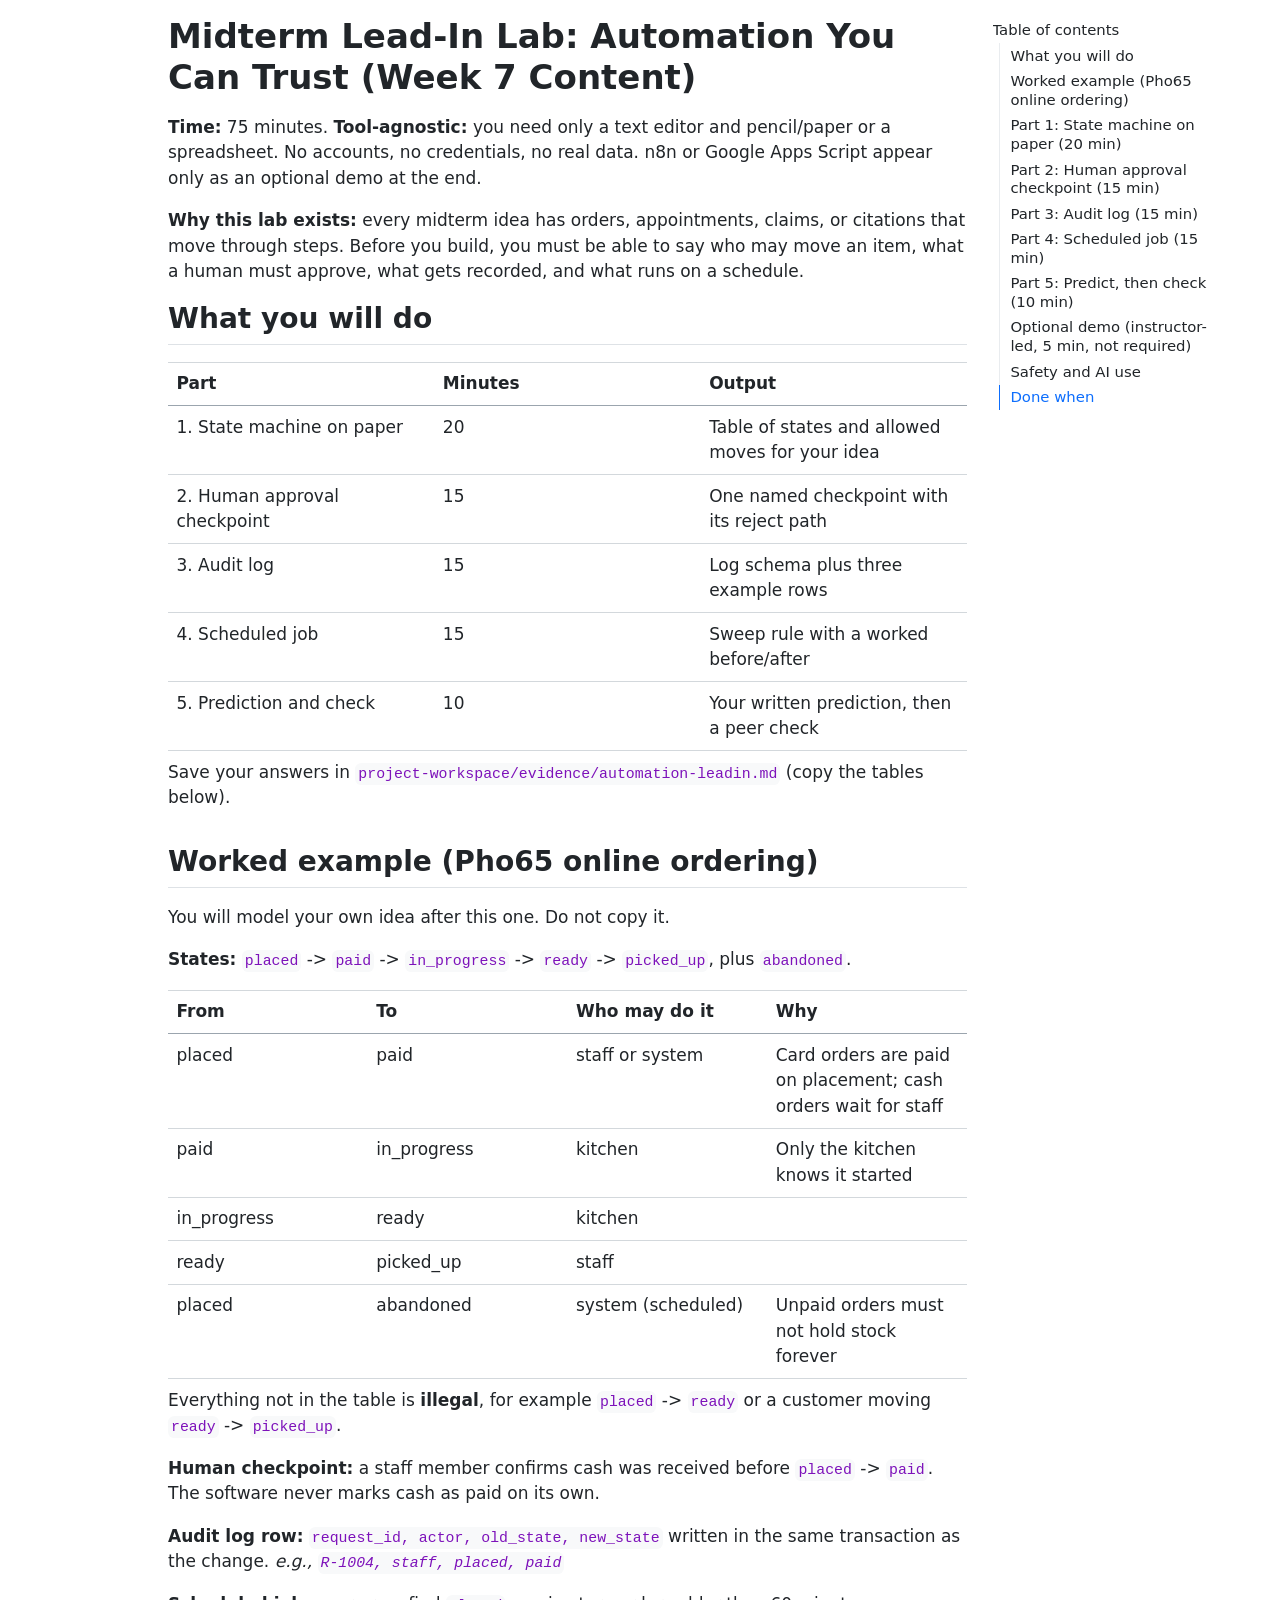
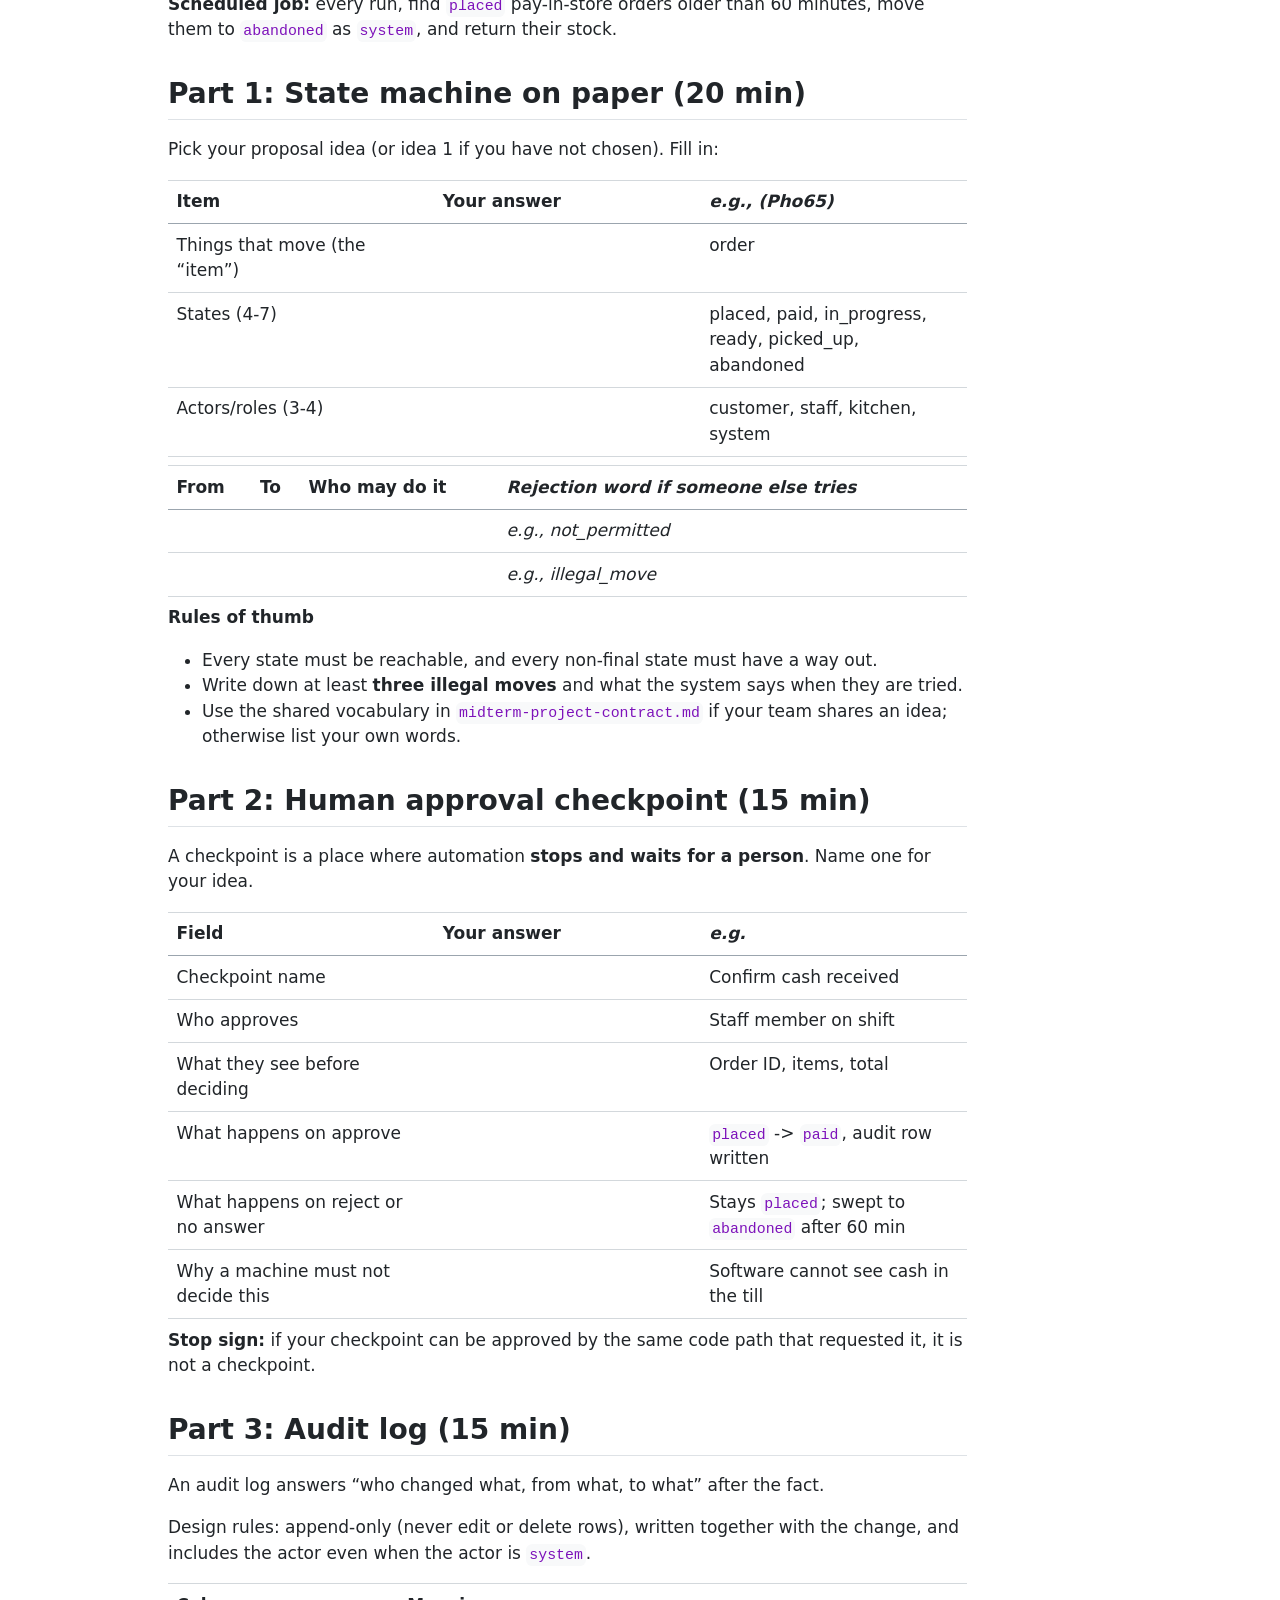
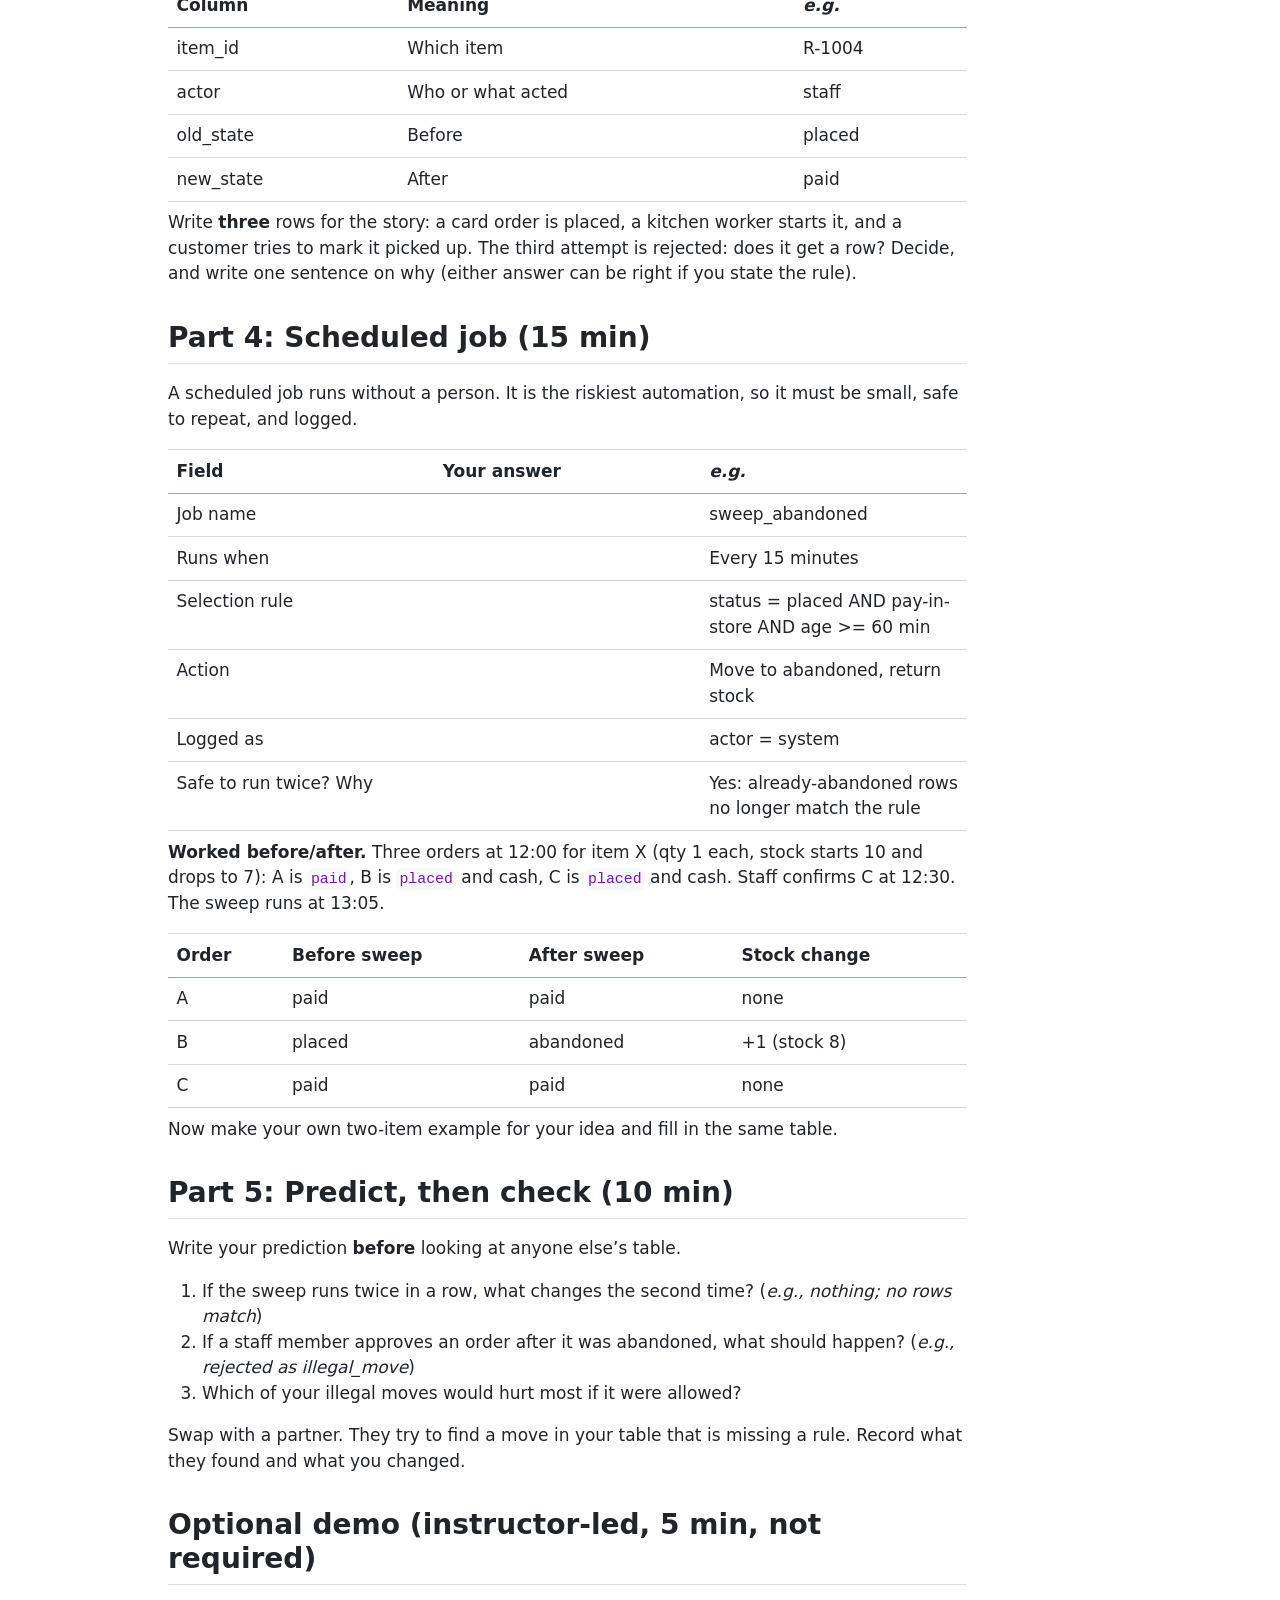
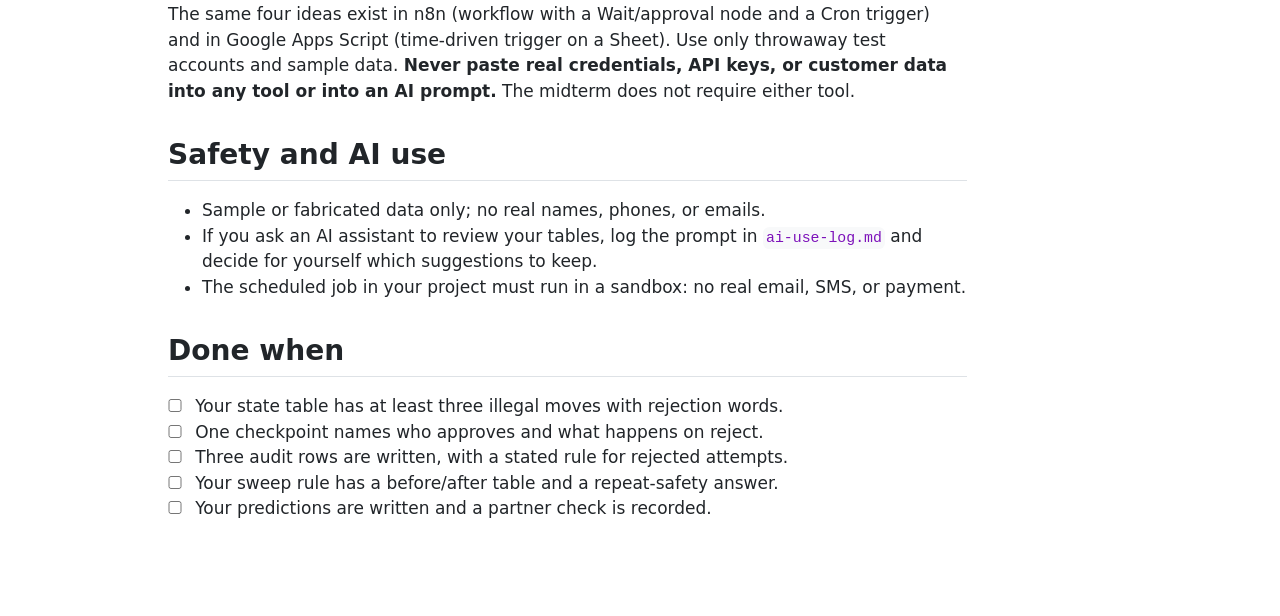
==== commit f44aa87c: "setup: contract files and templates" ====
--- a/midterm-lab-automation-leadin.html
+++ b/midterm-lab-automation-leadin.html
@@ -1,28 +1,3886 @@
 <!DOCTYPE html>
-<html lang="en">
-  <head>
-    <meta charset="UTF-8" />
-    <meta name="viewport" content="width=device-width, initial-scale=1.0" />
-    <title>Automation Lead-In</title>
-  </head>
-  <body>
-    <h1>Automation lead-in</h1>
-    <p>Local-only booking demo. No real sends or credentials.</p>
-    <table>
-      <thead>
-        <tr>
-          <th>State</th>
-          <th>Who may change it</th>
-          <th>Result</th>
-        </tr>
-      </thead>
-      <tbody>
-        <tr><td>booked</td><td>customer, front desk</td><td>request entered</td></tr>
-        <tr><td>confirmed</td><td>front desk</td><td>approved by staff</td></tr>
-        <tr><td>arrived</td><td>front desk</td><td>customer marked present</td></tr>
-        <tr><td>completed</td><td>front desk</td><td>visit closed</td></tr>
-        <tr><td>no-show</td><td>front desk</td><td>marked missed appointment</td></tr>
-      </tbody>
-    </table>
-  </body>
-</html>
+<html xmlns="http://www.w3.org/1999/xhtml" lang="en" xml:lang="en"><head>
+
+<meta charset="utf-8">
+<meta name="generator" content="quarto-1.5.53">
+
+<meta name="viewport" content="width=device-width, initial-scale=1.0, user-scalable=yes">
+
+
+<title>Midterm Lead-In Lab: Automation You Can Trust (Week 7 Content)</title>
+<style>
+code{white-space: pre-wrap;}
+span.smallcaps{font-variant: small-caps;}
+div.columns{display: flex; gap: min(4vw, 1.5em);}
+div.column{flex: auto; overflow-x: auto;}
+div.hanging-indent{margin-left: 1.5em; text-indent: -1.5em;}
+ul.task-list{list-style: none;}
+ul.task-list li input[type="checkbox"] {
+width: 0.8em;
+margin: 0 0.8em 0.2em -1em;  vertical-align: middle;
+}
+</style>
+
+
+<script>/*!
+ * clipboard.js v2.0.11
+ * https://clipboardjs.com/
+ *
+ * Licensed MIT © Zeno Rocha
+ */
+!function(t,e){"object"==typeof exports&&"object"==typeof module?module.exports=e():"function"==typeof define&&define.amd?define([],e):"object"==typeof exports?exports.ClipboardJS=e():t.ClipboardJS=e()}(this,function(){return n={686:function(t,e,n){"use strict";n.d(e,{default:function(){return b}});var e=n(279),i=n.n(e),e=n(370),u=n.n(e),e=n(817),r=n.n(e);function c(t){try{return document.execCommand(t)}catch(t){return}}var a=function(t){t=r()(t);return c("cut"),t};function o(t,e){var n,o,t=(n=t,o="rtl"===document.documentElement.getAttribute("dir"),(t=document.createElement("textarea")).style.fontSize="12pt",t.style.border="0",t.style.padding="0",t.style.margin="0",t.style.position="absolute",t.style[o?"right":"left"]="-9999px",o=window.pageYOffset||document.documentElement.scrollTop,t.style.top="".concat(o,"px"),t.setAttribute("readonly",""),t.value=n,t);return e.container.appendChild(t),e=r()(t),c("copy"),t.remove(),e}var f=function(t){var e=1<arguments.length&&void 0!==arguments[1]?arguments[1]:{container:document.body},n="";return"string"==typeof t?n=o(t,e):t instanceof HTMLInputElement&&!["text","search","url","tel","password"].includes(null==t?void 0:t.type)?n=o(t.value,e):(n=r()(t),c("copy")),n};function l(t){return(l="function"==typeof Symbol&&"symbol"==typeof Symbol.iterator?function(t){return typeof t}:function(t){return t&&"function"==typeof Symbol&&t.constructor===Symbol&&t!==Symbol.prototype?"symbol":typeof t})(t)}var s=function(){var t=0<arguments.length&&void 0!==arguments[0]?arguments[0]:{},e=t.action,n=void 0===e?"copy":e,o=t.container,e=t.target,t=t.text;if("copy"!==n&&"cut"!==n)throw new Error('Invalid "action" value, use either "copy" or "cut"');if(void 0!==e){if(!e||"object"!==l(e)||1!==e.nodeType)throw new Error('Invalid "target" value, use a valid Element');if("copy"===n&&e.hasAttribute("disabled"))throw new Error('Invalid "target" attribute. Please use "readonly" instead of "disabled" attribute');if("cut"===n&&(e.hasAttribute("readonly")||e.hasAttribute("disabled")))throw new Error('Invalid "target" attribute. You can\'t cut text from elements with "readonly" or "disabled" attributes')}return t?f(t,{container:o}):e?"cut"===n?a(e):f(e,{container:o}):void 0};function p(t){return(p="function"==typeof Symbol&&"symbol"==typeof Symbol.iterator?function(t){return typeof t}:function(t){return t&&"function"==typeof Symbol&&t.constructor===Symbol&&t!==Symbol.prototype?"symbol":typeof t})(t)}function d(t,e){for(var n=0;n<e.length;n++){var o=e[n];o.enumerable=o.enumerable||!1,o.configurable=!0,"value"in o&&(o.writable=!0),Object.defineProperty(t,o.key,o)}}function y(t,e){return(y=Object.setPrototypeOf||function(t,e){return t.__proto__=e,t})(t,e)}function h(n){var o=function(){if("undefined"==typeof Reflect||!Reflect.construct)return!1;if(Reflect.construct.sham)return!1;if("function"==typeof Proxy)return!0;try{return Date.prototype.toString.call(Reflect.construct(Date,[],function(){})),!0}catch(t){return!1}}();return function(){var t,e=v(n);return t=o?(t=v(this).constructor,Reflect.construct(e,arguments,t)):e.apply(this,arguments),e=this,!(t=t)||"object"!==p(t)&&"function"!=typeof t?function(t){if(void 0!==t)return t;throw new ReferenceError("this hasn't been initialised - super() hasn't been called")}(e):t}}function v(t){return(v=Object.setPrototypeOf?Object.getPrototypeOf:function(t){return t.__proto__||Object.getPrototypeOf(t)})(t)}function m(t,e){t="data-clipboard-".concat(t);if(e.hasAttribute(t))return e.getAttribute(t)}var b=function(){!function(t,e){if("function"!=typeof e&&null!==e)throw new TypeError("Super expression must either be null or a function");t.prototype=Object.create(e&&e.prototype,{constructor:{value:t,writable:!0,configurable:!0}}),e&&y(t,e)}(r,i());var t,e,n,o=h(r);function r(t,e){var n;return function(t){if(!(t instanceof r))throw new TypeError("Cannot call a class as a function")}(this),(n=o.call(this)).resolveOptions(e),n.listenClick(t),n}return t=r,n=[{key:"copy",value:function(t){var e=1<arguments.length&&void 0!==arguments[1]?arguments[1]:{container:document.body};return f(t,e)}},{key:"cut",value:function(t){return a(t)}},{key:"isSupported",value:function(){var t=0<arguments.length&&void 0!==arguments[0]?arguments[0]:["copy","cut"],t="string"==typeof t?[t]:t,e=!!document.queryCommandSupported;return t.forEach(function(t){e=e&&!!document.queryCommandSupported(t)}),e}}],(e=[{key:"resolveOptions",value:function(){var t=0<arguments.length&&void 0!==arguments[0]?arguments[0]:{};this.action="function"==typeof t.action?t.action:this.defaultAction,this.target="function"==typeof t.target?t.target:this.defaultTarget,this.text="function"==typeof t.text?t.text:this.defaultText,this.container="object"===p(t.container)?t.container:document.body}},{key:"listenClick",value:function(t){var e=this;this.listener=u()(t,"click",function(t){return e.onClick(t)})}},{key:"onClick",value:function(t){var e=t.delegateTarget||t.currentTarget,n=this.action(e)||"copy",t=s({action:n,container:this.container,target:this.target(e),text:this.text(e)});this.emit(t?"success":"error",{action:n,text:t,trigger:e,clearSelection:function(){e&&e.focus(),window.getSelection().removeAllRanges()}})}},{key:"defaultAction",value:function(t){return m("action",t)}},{key:"defaultTarget",value:function(t){t=m("target",t);if(t)return document.querySelector(t)}},{key:"defaultText",value:function(t){return m("text",t)}},{key:"destroy",value:function(){this.listener.destroy()}}])&&d(t.prototype,e),n&&d(t,n),r}()},828:function(t){var e;"undefined"==typeof Element||Element.prototype.matches||((e=Element.prototype).matches=e.matchesSelector||e.mozMatchesSelector||e.msMatchesSelector||e.oMatchesSelector||e.webkitMatchesSelector),t.exports=function(t,e){for(;t&&9!==t.nodeType;){if("function"==typeof t.matches&&t.matches(e))return t;t=t.parentNode}}},438:function(t,e,n){var u=n(828);function i(t,e,n,o,r){var i=function(e,n,t,o){return function(t){t.delegateTarget=u(t.target,n),t.delegateTarget&&o.call(e,t)}}.apply(this,arguments);return t.addEventListener(n,i,r),{destroy:function(){t.removeEventListener(n,i,r)}}}t.exports=function(t,e,n,o,r){return"function"==typeof t.addEventListener?i.apply(null,arguments):"function"==typeof n?i.bind(null,document).apply(null,arguments):("string"==typeof t&&(t=document.querySelectorAll(t)),Array.prototype.map.call(t,function(t){return i(t,e,n,o,r)}))}},879:function(t,n){n.node=function(t){return void 0!==t&&t instanceof HTMLElement&&1===t.nodeType},n.nodeList=function(t){var e=Object.prototype.toString.call(t);return void 0!==t&&("[object NodeList]"===e||"[object HTMLCollection]"===e)&&"length"in t&&(0===t.length||n.node(t[0]))},n.string=function(t){return"string"==typeof t||t instanceof String},n.fn=function(t){return"[object Function]"===Object.prototype.toString.call(t)}},370:function(t,e,n){var f=n(879),l=n(438);t.exports=function(t,e,n){if(!t&&!e&&!n)throw new Error("Missing required arguments");if(!f.string(e))throw new TypeError("Second argument must be a String");if(!f.fn(n))throw new TypeError("Third argument must be a Function");if(f.node(t))return c=e,a=n,(u=t).addEventListener(c,a),{destroy:function(){u.removeEventListener(c,a)}};if(f.nodeList(t))return o=t,r=e,i=n,Array.prototype.forEach.call(o,function(t){t.addEventListener(r,i)}),{destroy:function(){Array.prototype.forEach.call(o,function(t){t.removeEventListener(r,i)})}};if(f.string(t))return t=t,e=e,n=n,l(document.body,t,e,n);throw new TypeError("First argument must be a String, HTMLElement, HTMLCollection, or NodeList");var o,r,i,u,c,a}},817:function(t){t.exports=function(t){var e,n="SELECT"===t.nodeName?(t.focus(),t.value):"INPUT"===t.nodeName||"TEXTAREA"===t.nodeName?((e=t.hasAttribute("readonly"))||t.setAttribute("readonly",""),t.select(),t.setSelectionRange(0,t.value.length),e||t.removeAttribute("readonly"),t.value):(t.hasAttribute("contenteditable")&&t.focus(),n=window.getSelection(),(e=document.createRange()).selectNodeContents(t),n.removeAllRanges(),n.addRange(e),n.toString());return n}},279:function(t){function e(){}e.prototype={on:function(t,e,n){var o=this.e||(this.e={});return(o[t]||(o[t]=[])).push({fn:e,ctx:n}),this},once:function(t,e,n){var o=this;function r(){o.off(t,r),e.apply(n,arguments)}return r._=e,this.on(t,r,n)},emit:function(t){for(var e=[].slice.call(arguments,1),n=((this.e||(this.e={}))[t]||[]).slice(),o=0,r=n.length;o<r;o++)n[o].fn.apply(n[o].ctx,e);return this},off:function(t,e){var n=this.e||(this.e={}),o=n[t],r=[];if(o&&e)for(var i=0,u=o.length;i<u;i++)o[i].fn!==e&&o[i].fn._!==e&&r.push(o[i]);return r.length?n[t]=r:delete n[t],this}},t.exports=e,t.exports.TinyEmitter=e}},r={},o.n=function(t){var e=t&&t.__esModule?function(){return t.default}:function(){return t};return o.d(e,{a:e}),e},o.d=function(t,e){for(var n in e)o.o(e,n)&&!o.o(t,n)&&Object.defineProperty(t,n,{enumerable:!0,get:e[n]})},o.o=function(t,e){return Object.prototype.hasOwnProperty.call(t,e)},o(686).default;function o(t){if(r[t])return r[t].exports;var e=r[t]={exports:{}};return n[t](e,e.exports,o),e.exports}var n,r});</script>
+<script>const sectionChanged = new CustomEvent("quarto-sectionChanged", {
+  detail: {},
+  bubbles: true,
+  cancelable: false,
+  composed: false,
+});
+
+const layoutMarginEls = () => {
+  // Find any conflicting margin elements and add margins to the
+  // top to prevent overlap
+  const marginChildren = window.document.querySelectorAll(
+    ".column-margin.column-container > *, .margin-caption, .aside"
+  );
+
+  let lastBottom = 0;
+  for (const marginChild of marginChildren) {
+    if (marginChild.offsetParent !== null) {
+      // clear the top margin so we recompute it
+      marginChild.style.marginTop = null;
+      const top = marginChild.getBoundingClientRect().top + window.scrollY;
+      if (top < lastBottom) {
+        const marginChildStyle = window.getComputedStyle(marginChild);
+        const marginBottom = parseFloat(marginChildStyle["marginBottom"]);
+        const margin = lastBottom - top + marginBottom;
+        marginChild.style.marginTop = `${margin}px`;
+      }
+      const styles = window.getComputedStyle(marginChild);
+      const marginTop = parseFloat(styles["marginTop"]);
+      lastBottom = top + marginChild.getBoundingClientRect().height + marginTop;
+    }
+  }
+};
+
+window.document.addEventListener("DOMContentLoaded", function (_event) {
+  // Recompute the position of margin elements anytime the body size changes
+  if (window.ResizeObserver) {
+    const resizeObserver = new window.ResizeObserver(
+      throttle(() => {
+        layoutMarginEls();
+        if (
+          window.document.body.getBoundingClientRect().width < 990 &&
+          isReaderMode()
+        ) {
+          quartoToggleReader();
+        }
+      }, 50)
+    );
+    resizeObserver.observe(window.document.body);
+  }
+
+  const tocEl = window.document.querySelector('nav.toc-active[role="doc-toc"]');
+  const sidebarEl = window.document.getElementById("quarto-sidebar");
+  const leftTocEl = window.document.getElementById("quarto-sidebar-toc-left");
+  const marginSidebarEl = window.document.getElementById(
+    "quarto-margin-sidebar"
+  );
+  // function to determine whether the element has a previous sibling that is active
+  const prevSiblingIsActiveLink = (el) => {
+    const sibling = el.previousElementSibling;
+    if (sibling && sibling.tagName === "A") {
+      return sibling.classList.contains("active");
+    } else {
+      return false;
+    }
+  };
+
+  // fire slideEnter for bootstrap tab activations (for htmlwidget resize behavior)
+  function fireSlideEnter(e) {
+    const event = window.document.createEvent("Event");
+    event.initEvent("slideenter", true, true);
+    window.document.dispatchEvent(event);
+  }
+  const tabs = window.document.querySelectorAll('a[data-bs-toggle="tab"]');
+  tabs.forEach((tab) => {
+    tab.addEventListener("shown.bs.tab", fireSlideEnter);
+  });
+
+  // fire slideEnter for tabby tab activations (for htmlwidget resize behavior)
+  document.addEventListener("tabby", fireSlideEnter, false);
+
+  // Track scrolling and mark TOC links as active
+  // get table of contents and sidebar (bail if we don't have at least one)
+  const tocLinks = tocEl
+    ? [...tocEl.querySelectorAll("a[data-scroll-target]")]
+    : [];
+  const makeActive = (link) => tocLinks[link].classList.add("active");
+  const removeActive = (link) => tocLinks[link].classList.remove("active");
+  const removeAllActive = () =>
+    [...Array(tocLinks.length).keys()].forEach((link) => removeActive(link));
+
+  // activate the anchor for a section associated with this TOC entry
+  tocLinks.forEach((link) => {
+    link.addEventListener("click", () => {
+      if (link.href.indexOf("#") !== -1) {
+        const anchor = link.href.split("#")[1];
+        const heading = window.document.querySelector(
+          `[data-anchor-id="${anchor}"]`
+        );
+        if (heading) {
+          // Add the class
+          heading.classList.add("reveal-anchorjs-link");
+
+          // function to show the anchor
+          const handleMouseout = () => {
+            heading.classList.remove("reveal-anchorjs-link");
+            heading.removeEventListener("mouseout", handleMouseout);
+          };
+
+          // add a function to clear the anchor when the user mouses out of it
+          heading.addEventListener("mouseout", handleMouseout);
+        }
+      }
+    });
+  });
+
+  const sections = tocLinks.map((link) => {
+    const target = link.getAttribute("data-scroll-target");
+    if (target.startsWith("#")) {
+      return window.document.getElementById(decodeURI(`${target.slice(1)}`));
+    } else {
+      return window.document.querySelector(decodeURI(`${target}`));
+    }
+  });
+
+  const sectionMargin = 200;
+  let currentActive = 0;
+  // track whether we've initialized state the first time
+  let init = false;
+
+  const updateActiveLink = () => {
+    // The index from bottom to top (e.g. reversed list)
+    let sectionIndex = -1;
+    if (
+      window.innerHeight + window.pageYOffset >=
+      window.document.body.offsetHeight
+    ) {
+      // This is the no-scroll case where last section should be the active one
+      sectionIndex = 0;
+    } else {
+      // This finds the last section visible on screen that should be made active
+      sectionIndex = [...sections].reverse().findIndex((section) => {
+        if (section) {
+          return window.pageYOffset >= section.offsetTop - sectionMargin;
+        } else {
+          return false;
+        }
+      });
+    }
+    if (sectionIndex > -1) {
+      const current = sections.length - sectionIndex - 1;
+      if (current !== currentActive) {
+        removeAllActive();
+        currentActive = current;
+        makeActive(current);
+        if (init) {
+          window.dispatchEvent(sectionChanged);
+        }
+        init = true;
+      }
+    }
+  };
+
+  const inHiddenRegion = (top, bottom, hiddenRegions) => {
+    for (const region of hiddenRegions) {
+      if (top <= region.bottom && bottom >= region.top) {
+        return true;
+      }
+    }
+    return false;
+  };
+
+  const categorySelector = "header.quarto-title-block .quarto-category";
+  const activateCategories = (href) => {
+    // Find any categories
+    // Surround them with a link pointing back to:
+    // #category=Authoring
+    try {
+      const categoryEls = window.document.querySelectorAll(categorySelector);
+      for (const categoryEl of categoryEls) {
+        const categoryText = categoryEl.textContent;
+        if (categoryText) {
+          const link = `${href}#category=${encodeURIComponent(categoryText)}`;
+          const linkEl = window.document.createElement("a");
+          linkEl.setAttribute("href", link);
+          for (const child of categoryEl.childNodes) {
+            linkEl.append(child);
+          }
+          categoryEl.appendChild(linkEl);
+        }
+      }
+    } catch {
+      // Ignore errors
+    }
+  };
+  function hasTitleCategories() {
+    return window.document.querySelector(categorySelector) !== null;
+  }
+
+  function offsetRelativeUrl(url) {
+    const offset = getMeta("quarto:offset");
+    return offset ? offset + url : url;
+  }
+
+  function offsetAbsoluteUrl(url) {
+    const offset = getMeta("quarto:offset");
+    const baseUrl = new URL(offset, window.location);
+
+    const projRelativeUrl = url.replace(baseUrl, "");
+    if (projRelativeUrl.startsWith("/")) {
+      return projRelativeUrl;
+    } else {
+      return "/" + projRelativeUrl;
+    }
+  }
+
+  // read a meta tag value
+  function getMeta(metaName) {
+    const metas = window.document.getElementsByTagName("meta");
+    for (let i = 0; i < metas.length; i++) {
+      if (metas[i].getAttribute("name") === metaName) {
+        return metas[i].getAttribute("content");
+      }
+    }
+    return "";
+  }
+
+  async function findAndActivateCategories() {
+    const currentPagePath = offsetAbsoluteUrl(window.location.href);
+    const response = await fetch(offsetRelativeUrl("listings.json"));
+    if (response.status == 200) {
+      return response.json().then(function (listingPaths) {
+        const listingHrefs = [];
+        for (const listingPath of listingPaths) {
+          const pathWithoutLeadingSlash = listingPath.listing.substring(1);
+          for (const item of listingPath.items) {
+            if (
+              item === currentPagePath ||
+              item === currentPagePath + "index.html"
+            ) {
+              // Resolve this path against the offset to be sure
+              // we already are using the correct path to the listing
+              // (this adjusts the listing urls to be rooted against
+              // whatever root the page is actually running against)
+              const relative = offsetRelativeUrl(pathWithoutLeadingSlash);
+              const baseUrl = window.location;
+              const resolvedPath = new URL(relative, baseUrl);
+              listingHrefs.push(resolvedPath.pathname);
+              break;
+            }
+          }
+        }
+
+        // Look up the tree for a nearby linting and use that if we find one
+        const nearestListing = findNearestParentListing(
+          offsetAbsoluteUrl(window.location.pathname),
+          listingHrefs
+        );
+        if (nearestListing) {
+          activateCategories(nearestListing);
+        } else {
+          // See if the referrer is a listing page for this item
+          const referredRelativePath = offsetAbsoluteUrl(document.referrer);
+          const referrerListing = listingHrefs.find((listingHref) => {
+            const isListingReferrer =
+              listingHref === referredRelativePath ||
+              listingHref === referredRelativePath + "index.html";
+            return isListingReferrer;
+          });
+
+          if (referrerListing) {
+            // Try to use the referrer if possible
+            activateCategories(referrerListing);
+          } else if (listingHrefs.length > 0) {
+            // Otherwise, just fall back to the first listing
+            activateCategories(listingHrefs[0]);
+          }
+        }
+      });
+    }
+  }
+  if (hasTitleCategories()) {
+    findAndActivateCategories();
+  }
+
+  const findNearestParentListing = (href, listingHrefs) => {
+    if (!href || !listingHrefs) {
+      return undefined;
+    }
+    // Look up the tree for a nearby linting and use that if we find one
+    const relativeParts = href.substring(1).split("/");
+    while (relativeParts.length > 0) {
+      const path = relativeParts.join("/");
+      for (const listingHref of listingHrefs) {
+        if (listingHref.startsWith(path)) {
+          return listingHref;
+        }
+      }
+      relativeParts.pop();
+    }
+
+    return undefined;
+  };
+
+  const manageSidebarVisiblity = (el, placeholderDescriptor) => {
+    let isVisible = true;
+    let elRect;
+
+    return (hiddenRegions) => {
+      if (el === null) {
+        return;
+      }
+
+      // Find the last element of the TOC
+      const lastChildEl = el.lastElementChild;
+
+      if (lastChildEl) {
+        // Converts the sidebar to a menu
+        const convertToMenu = () => {
+          for (const child of el.children) {
+            child.style.opacity = 0;
+            child.style.overflow = "hidden";
+            child.style.pointerEvents = "none";
+          }
+
+          nexttick(() => {
+            const toggleContainer = window.document.createElement("div");
+            toggleContainer.style.width = "100%";
+            toggleContainer.classList.add("zindex-over-content");
+            toggleContainer.classList.add("quarto-sidebar-toggle");
+            toggleContainer.classList.add("headroom-target"); // Marks this to be managed by headeroom
+            toggleContainer.id = placeholderDescriptor.id;
+            toggleContainer.style.position = "fixed";
+
+            const toggleIcon = window.document.createElement("i");
+            toggleIcon.classList.add("quarto-sidebar-toggle-icon");
+            toggleIcon.classList.add("bi");
+            toggleIcon.classList.add("bi-caret-down-fill");
+
+            const toggleTitle = window.document.createElement("div");
+            const titleEl = window.document.body.querySelector(
+              placeholderDescriptor.titleSelector
+            );
+            if (titleEl) {
+              toggleTitle.append(
+                titleEl.textContent || titleEl.innerText,
+                toggleIcon
+              );
+            }
+            toggleTitle.classList.add("zindex-over-content");
+            toggleTitle.classList.add("quarto-sidebar-toggle-title");
+            toggleContainer.append(toggleTitle);
+
+            const toggleContents = window.document.createElement("div");
+            toggleContents.classList = el.classList;
+            toggleContents.classList.add("zindex-over-content");
+            toggleContents.classList.add("quarto-sidebar-toggle-contents");
+            for (const child of el.children) {
+              if (child.id === "toc-title") {
+                continue;
+              }
+
+              const clone = child.cloneNode(true);
+              clone.style.opacity = 1;
+              clone.style.pointerEvents = null;
+              clone.style.display = null;
+              toggleContents.append(clone);
+            }
+            toggleContents.style.height = "0px";
+            const positionToggle = () => {
+              // position the element (top left of parent, same width as parent)
+              if (!elRect) {
+                elRect = el.getBoundingClientRect();
+              }
+              toggleContainer.style.left = `${elRect.left}px`;
+              toggleContainer.style.top = `${elRect.top}px`;
+              toggleContainer.style.width = `${elRect.width}px`;
+            };
+            positionToggle();
+
+            toggleContainer.append(toggleContents);
+            el.parentElement.prepend(toggleContainer);
+
+            // Process clicks
+            let tocShowing = false;
+            // Allow the caller to control whether this is dismissed
+            // when it is clicked (e.g. sidebar navigation supports
+            // opening and closing the nav tree, so don't dismiss on click)
+            const clickEl = placeholderDescriptor.dismissOnClick
+              ? toggleContainer
+              : toggleTitle;
+
+            const closeToggle = () => {
+              if (tocShowing) {
+                toggleContainer.classList.remove("expanded");
+                toggleContents.style.height = "0px";
+                tocShowing = false;
+              }
+            };
+
+            // Get rid of any expanded toggle if the user scrolls
+            window.document.addEventListener(
+              "scroll",
+              throttle(() => {
+                closeToggle();
+              }, 50)
+            );
+
+            // Handle positioning of the toggle
+            window.addEventListener(
+              "resize",
+              throttle(() => {
+                elRect = undefined;
+                positionToggle();
+              }, 50)
+            );
+
+            window.addEventListener("quarto-hrChanged", () => {
+              elRect = undefined;
+            });
+
+            // Process the click
+            clickEl.onclick = () => {
+              if (!tocShowing) {
+                toggleContainer.classList.add("expanded");
+                toggleContents.style.height = null;
+                tocShowing = true;
+              } else {
+                closeToggle();
+              }
+            };
+          });
+        };
+
+        // Converts a sidebar from a menu back to a sidebar
+        const convertToSidebar = () => {
+          for (const child of el.children) {
+            child.style.opacity = 1;
+            child.style.overflow = null;
+            child.style.pointerEvents = null;
+          }
+
+          const placeholderEl = window.document.getElementById(
+            placeholderDescriptor.id
+          );
+          if (placeholderEl) {
+            placeholderEl.remove();
+          }
+
+          el.classList.remove("rollup");
+        };
+
+        if (isReaderMode()) {
+          convertToMenu();
+          isVisible = false;
+        } else {
+          // Find the top and bottom o the element that is being managed
+          const elTop = el.offsetTop;
+          const elBottom =
+            elTop + lastChildEl.offsetTop + lastChildEl.offsetHeight;
+
+          if (!isVisible) {
+            // If the element is current not visible reveal if there are
+            // no conflicts with overlay regions
+            if (!inHiddenRegion(elTop, elBottom, hiddenRegions)) {
+              convertToSidebar();
+              isVisible = true;
+            }
+          } else {
+            // If the element is visible, hide it if it conflicts with overlay regions
+            // and insert a placeholder toggle (or if we're in reader mode)
+            if (inHiddenRegion(elTop, elBottom, hiddenRegions)) {
+              convertToMenu();
+              isVisible = false;
+            }
+          }
+        }
+      }
+    };
+  };
+
+  const tabEls = document.querySelectorAll('a[data-bs-toggle="tab"]');
+  for (const tabEl of tabEls) {
+    const id = tabEl.getAttribute("data-bs-target");
+    if (id) {
+      const columnEl = document.querySelector(
+        `${id} .column-margin, .tabset-margin-content`
+      );
+      if (columnEl)
+        tabEl.addEventListener("shown.bs.tab", function (event) {
+          const el = event.srcElement;
+          if (el) {
+            const visibleCls = `${el.id}-margin-content`;
+            // walk up until we find a parent tabset
+            let panelTabsetEl = el.parentElement;
+            while (panelTabsetEl) {
+              if (panelTabsetEl.classList.contains("panel-tabset")) {
+                break;
+              }
+              panelTabsetEl = panelTabsetEl.parentElement;
+            }
+
+            if (panelTabsetEl) {
+              const prevSib = panelTabsetEl.previousElementSibling;
+              if (
+                prevSib &&
+                prevSib.classList.contains("tabset-margin-container")
+              ) {
+                const childNodes = prevSib.querySelectorAll(
+                  ".tabset-margin-content"
+                );
+                for (const childEl of childNodes) {
+                  if (childEl.classList.contains(visibleCls)) {
+                    childEl.classList.remove("collapse");
+                  } else {
+                    childEl.classList.add("collapse");
+                  }
+                }
+              }
+            }
+          }
+
+          layoutMarginEls();
+        });
+    }
+  }
+
+  // Manage the visibility of the toc and the sidebar
+  const marginScrollVisibility = manageSidebarVisiblity(marginSidebarEl, {
+    id: "quarto-toc-toggle",
+    titleSelector: "#toc-title",
+    dismissOnClick: true,
+  });
+  const sidebarScrollVisiblity = manageSidebarVisiblity(sidebarEl, {
+    id: "quarto-sidebarnav-toggle",
+    titleSelector: ".title",
+    dismissOnClick: false,
+  });
+  let tocLeftScrollVisibility;
+  if (leftTocEl) {
+    tocLeftScrollVisibility = manageSidebarVisiblity(leftTocEl, {
+      id: "quarto-lefttoc-toggle",
+      titleSelector: "#toc-title",
+      dismissOnClick: true,
+    });
+  }
+
+  // Find the first element that uses formatting in special columns
+  const conflictingEls = window.document.body.querySelectorAll(
+    '[class^="column-"], [class*=" column-"], aside, [class*="margin-caption"], [class*=" margin-caption"], [class*="margin-ref"], [class*=" margin-ref"]'
+  );
+
+  // Filter all the possibly conflicting elements into ones
+  // the do conflict on the left or ride side
+  const arrConflictingEls = Array.from(conflictingEls);
+  const leftSideConflictEls = arrConflictingEls.filter((el) => {
+    if (el.tagName === "ASIDE") {
+      return false;
+    }
+    return Array.from(el.classList).find((className) => {
+      return (
+        className !== "column-body" &&
+        className.startsWith("column-") &&
+        !className.endsWith("right") &&
+        !className.endsWith("container") &&
+        className !== "column-margin"
+      );
+    });
+  });
+  const rightSideConflictEls = arrConflictingEls.filter((el) => {
+    if (el.tagName === "ASIDE") {
+      return true;
+    }
+
+    const hasMarginCaption = Array.from(el.classList).find((className) => {
+      return className == "margin-caption";
+    });
+    if (hasMarginCaption) {
+      return true;
+    }
+
+    return Array.from(el.classList).find((className) => {
+      return (
+        className !== "column-body" &&
+        !className.endsWith("container") &&
+        className.startsWith("column-") &&
+        !className.endsWith("left")
+      );
+    });
+  });
+
+  const kOverlapPaddingSize = 10;
+  function toRegions(els) {
+    return els.map((el) => {
+      const boundRect = el.getBoundingClientRect();
+      const top =
+        boundRect.top +
+        document.documentElement.scrollTop -
+        kOverlapPaddingSize;
+      return {
+        top,
+        bottom: top + el.scrollHeight + 2 * kOverlapPaddingSize,
+      };
+    });
+  }
+
+  let hasObserved = false;
+  const visibleItemObserver = (els) => {
+    let visibleElements = [...els];
+    const intersectionObserver = new IntersectionObserver(
+      (entries, _observer) => {
+        entries.forEach((entry) => {
+          if (entry.isIntersecting) {
+            if (visibleElements.indexOf(entry.target) === -1) {
+              visibleElements.push(entry.target);
+            }
+          } else {
+            visibleElements = visibleElements.filter((visibleEntry) => {
+              return visibleEntry !== entry;
+            });
+          }
+        });
+
+        if (!hasObserved) {
+          hideOverlappedSidebars();
+        }
+        hasObserved = true;
+      },
+      {}
+    );
+    els.forEach((el) => {
+      intersectionObserver.observe(el);
+    });
+
+    return {
+      getVisibleEntries: () => {
+        return visibleElements;
+      },
+    };
+  };
+
+  const rightElementObserver = visibleItemObserver(rightSideConflictEls);
+  const leftElementObserver = visibleItemObserver(leftSideConflictEls);
+
+  const hideOverlappedSidebars = () => {
+    marginScrollVisibility(toRegions(rightElementObserver.getVisibleEntries()));
+    sidebarScrollVisiblity(toRegions(leftElementObserver.getVisibleEntries()));
+    if (tocLeftScrollVisibility) {
+      tocLeftScrollVisibility(
+        toRegions(leftElementObserver.getVisibleEntries())
+      );
+    }
+  };
+
+  window.quartoToggleReader = () => {
+    // Applies a slow class (or removes it)
+    // to update the transition speed
+    const slowTransition = (slow) => {
+      const manageTransition = (id, slow) => {
+        const el = document.getElementById(id);
+        if (el) {
+          if (slow) {
+            el.classList.add("slow");
+          } else {
+            el.classList.remove("slow");
+          }
+        }
+      };
+
+      manageTransition("TOC", slow);
+      manageTransition("quarto-sidebar", slow);
+    };
+    const readerMode = !isReaderMode();
+    setReaderModeValue(readerMode);
+
+    // If we're entering reader mode, slow the transition
+    if (readerMode) {
+      slowTransition(readerMode);
+    }
+    highlightReaderToggle(readerMode);
+    hideOverlappedSidebars();
+
+    // If we're exiting reader mode, restore the non-slow transition
+    if (!readerMode) {
+      slowTransition(!readerMode);
+    }
+  };
+
+  const highlightReaderToggle = (readerMode) => {
+    const els = document.querySelectorAll(".quarto-reader-toggle");
+    if (els) {
+      els.forEach((el) => {
+        if (readerMode) {
+          el.classList.add("reader");
+        } else {
+          el.classList.remove("reader");
+        }
+      });
+    }
+  };
+
+  const setReaderModeValue = (val) => {
+    if (window.location.protocol !== "file:") {
+      window.localStorage.setItem("quarto-reader-mode", val);
+    } else {
+      localReaderMode = val;
+    }
+  };
+
+  const isReaderMode = () => {
+    if (window.location.protocol !== "file:") {
+      return window.localStorage.getItem("quarto-reader-mode") === "true";
+    } else {
+      return localReaderMode;
+    }
+  };
+  let localReaderMode = null;
+
+  const tocOpenDepthStr = tocEl?.getAttribute("data-toc-expanded");
+  const tocOpenDepth = tocOpenDepthStr ? Number(tocOpenDepthStr) : 1;
+
+  // Walk the TOC and collapse/expand nodes
+  // Nodes are expanded if:
+  // - they are top level
+  // - they have children that are 'active' links
+  // - they are directly below an link that is 'active'
+  const walk = (el, depth) => {
+    // Tick depth when we enter a UL
+    if (el.tagName === "UL") {
+      depth = depth + 1;
+    }
+
+    // It this is active link
+    let isActiveNode = false;
+    if (el.tagName === "A" && el.classList.contains("active")) {
+      isActiveNode = true;
+    }
+
+    // See if there is an active child to this element
+    let hasActiveChild = false;
+    for (child of el.children) {
+      hasActiveChild = walk(child, depth) || hasActiveChild;
+    }
+
+    // Process the collapse state if this is an UL
+    if (el.tagName === "UL") {
+      if (tocOpenDepth === -1 && depth > 1) {
+        // toc-expand: false
+        el.classList.add("collapse");
+      } else if (
+        depth <= tocOpenDepth ||
+        hasActiveChild ||
+        prevSiblingIsActiveLink(el)
+      ) {
+        el.classList.remove("collapse");
+      } else {
+        el.classList.add("collapse");
+      }
+
+      // untick depth when we leave a UL
+      depth = depth - 1;
+    }
+    return hasActiveChild || isActiveNode;
+  };
+
+  // walk the TOC and expand / collapse any items that should be shown
+  if (tocEl) {
+    updateActiveLink();
+    walk(tocEl, 0);
+  }
+
+  // Throttle the scroll event and walk peridiocally
+  window.document.addEventListener(
+    "scroll",
+    throttle(() => {
+      if (tocEl) {
+        updateActiveLink();
+        walk(tocEl, 0);
+      }
+      if (!isReaderMode()) {
+        hideOverlappedSidebars();
+      }
+    }, 5)
+  );
+  window.addEventListener(
+    "resize",
+    throttle(() => {
+      if (tocEl) {
+        updateActiveLink();
+        walk(tocEl, 0);
+      }
+      if (!isReaderMode()) {
+        hideOverlappedSidebars();
+      }
+    }, 10)
+  );
+  hideOverlappedSidebars();
+  highlightReaderToggle(isReaderMode());
+});
+
+// grouped tabsets
+window.addEventListener("pageshow", (_event) => {
+  function getTabSettings() {
+    const data = localStorage.getItem("quarto-persistent-tabsets-data");
+    if (!data) {
+      localStorage.setItem("quarto-persistent-tabsets-data", "{}");
+      return {};
+    }
+    if (data) {
+      return JSON.parse(data);
+    }
+  }
+
+  function setTabSettings(data) {
+    localStorage.setItem(
+      "quarto-persistent-tabsets-data",
+      JSON.stringify(data)
+    );
+  }
+
+  function setTabState(groupName, groupValue) {
+    const data = getTabSettings();
+    data[groupName] = groupValue;
+    setTabSettings(data);
+  }
+
+  function toggleTab(tab, active) {
+    const tabPanelId = tab.getAttribute("aria-controls");
+    const tabPanel = document.getElementById(tabPanelId);
+    if (active) {
+      tab.classList.add("active");
+      tabPanel.classList.add("active");
+    } else {
+      tab.classList.remove("active");
+      tabPanel.classList.remove("active");
+    }
+  }
+
+  function toggleAll(selectedGroup, selectorsToSync) {
+    for (const [thisGroup, tabs] of Object.entries(selectorsToSync)) {
+      const active = selectedGroup === thisGroup;
+      for (const tab of tabs) {
+        toggleTab(tab, active);
+      }
+    }
+  }
+
+  function findSelectorsToSyncByLanguage() {
+    const result = {};
+    const tabs = Array.from(
+      document.querySelectorAll(`div[data-group] a[id^='tabset-']`)
+    );
+    for (const item of tabs) {
+      const div = item.parentElement.parentElement.parentElement;
+      const group = div.getAttribute("data-group");
+      if (!result[group]) {
+        result[group] = {};
+      }
+      const selectorsToSync = result[group];
+      const value = item.innerHTML;
+      if (!selectorsToSync[value]) {
+        selectorsToSync[value] = [];
+      }
+      selectorsToSync[value].push(item);
+    }
+    return result;
+  }
+
+  function setupSelectorSync() {
+    const selectorsToSync = findSelectorsToSyncByLanguage();
+    Object.entries(selectorsToSync).forEach(([group, tabSetsByValue]) => {
+      Object.entries(tabSetsByValue).forEach(([value, items]) => {
+        items.forEach((item) => {
+          item.addEventListener("click", (_event) => {
+            setTabState(group, value);
+            toggleAll(value, selectorsToSync[group]);
+          });
+        });
+      });
+    });
+    return selectorsToSync;
+  }
+
+  const selectorsToSync = setupSelectorSync();
+  for (const [group, selectedName] of Object.entries(getTabSettings())) {
+    const selectors = selectorsToSync[group];
+    // it's possible that stale state gives us empty selections, so we explicitly check here.
+    if (selectors) {
+      toggleAll(selectedName, selectors);
+    }
+  }
+});
+
+function throttle(func, wait) {
+  let waiting = false;
+  return function () {
+    if (!waiting) {
+      func.apply(this, arguments);
+      waiting = true;
+      setTimeout(function () {
+        waiting = false;
+      }, wait);
+    }
+  };
+}
+
+function nexttick(func) {
+  return setTimeout(func, 0);
+}
+</script>
+<script>/**
+ * @popperjs/core v2.11.7 - MIT License
+ */
+
+!function(e,t){"object"==typeof exports&&"undefined"!=typeof module?t(exports):"function"==typeof define&&define.amd?define(["exports"],t):t((e="undefined"!=typeof globalThis?globalThis:e||self).Popper={})}(this,(function(e){"use strict";function t(e){if(null==e)return window;if("[object Window]"!==e.toString()){var t=e.ownerDocument;return t&&t.defaultView||window}return e}function n(e){return e instanceof t(e).Element||e instanceof Element}function r(e){return e instanceof t(e).HTMLElement||e instanceof HTMLElement}function o(e){return"undefined"!=typeof ShadowRoot&&(e instanceof t(e).ShadowRoot||e instanceof ShadowRoot)}var i=Math.max,a=Math.min,s=Math.round;function f(){var e=navigator.userAgentData;return null!=e&&e.brands&&Array.isArray(e.brands)?e.brands.map((function(e){return e.brand+"/"+e.version})).join(" "):navigator.userAgent}function c(){return!/^((?!chrome|android).)*safari/i.test(f())}function p(e,o,i){void 0===o&&(o=!1),void 0===i&&(i=!1);var a=e.getBoundingClientRect(),f=1,p=1;o&&r(e)&&(f=e.offsetWidth>0&&s(a.width)/e.offsetWidth||1,p=e.offsetHeight>0&&s(a.height)/e.offsetHeight||1);var u=(n(e)?t(e):window).visualViewport,l=!c()&&i,d=(a.left+(l&&u?u.offsetLeft:0))/f,h=(a.top+(l&&u?u.offsetTop:0))/p,m=a.width/f,v=a.height/p;return{width:m,height:v,top:h,right:d+m,bottom:h+v,left:d,x:d,y:h}}function u(e){var n=t(e);return{scrollLeft:n.pageXOffset,scrollTop:n.pageYOffset}}function l(e){return e?(e.nodeName||"").toLowerCase():null}function d(e){return((n(e)?e.ownerDocument:e.document)||window.document).documentElement}function h(e){return p(d(e)).left+u(e).scrollLeft}function m(e){return t(e).getComputedStyle(e)}function v(e){var t=m(e),n=t.overflow,r=t.overflowX,o=t.overflowY;return/auto|scroll|overlay|hidden/.test(n+o+r)}function y(e,n,o){void 0===o&&(o=!1);var i,a,f=r(n),c=r(n)&&function(e){var t=e.getBoundingClientRect(),n=s(t.width)/e.offsetWidth||1,r=s(t.height)/e.offsetHeight||1;return 1!==n||1!==r}(n),m=d(n),y=p(e,c,o),g={scrollLeft:0,scrollTop:0},b={x:0,y:0};return(f||!f&&!o)&&(("body"!==l(n)||v(m))&&(g=(i=n)!==t(i)&&r(i)?{scrollLeft:(a=i).scrollLeft,scrollTop:a.scrollTop}:u(i)),r(n)?((b=p(n,!0)).x+=n.clientLeft,b.y+=n.clientTop):m&&(b.x=h(m))),{x:y.left+g.scrollLeft-b.x,y:y.top+g.scrollTop-b.y,width:y.width,height:y.height}}function g(e){var t=p(e),n=e.offsetWidth,r=e.offsetHeight;return Math.abs(t.width-n)<=1&&(n=t.width),Math.abs(t.height-r)<=1&&(r=t.height),{x:e.offsetLeft,y:e.offsetTop,width:n,height:r}}function b(e){return"html"===l(e)?e:e.assignedSlot||e.parentNode||(o(e)?e.host:null)||d(e)}function x(e){return["html","body","#document"].indexOf(l(e))>=0?e.ownerDocument.body:r(e)&&v(e)?e:x(b(e))}function w(e,n){var r;void 0===n&&(n=[]);var o=x(e),i=o===(null==(r=e.ownerDocument)?void 0:r.body),a=t(o),s=i?[a].concat(a.visualViewport||[],v(o)?o:[]):o,f=n.concat(s);return i?f:f.concat(w(b(s)))}function O(e){return["table","td","th"].indexOf(l(e))>=0}function j(e){return r(e)&&"fixed"!==m(e).position?e.offsetParent:null}function E(e){for(var n=t(e),i=j(e);i&&O(i)&&"static"===m(i).position;)i=j(i);return i&&("html"===l(i)||"body"===l(i)&&"static"===m(i).position)?n:i||function(e){var t=/firefox/i.test(f());if(/Trident/i.test(f())&&r(e)&&"fixed"===m(e).position)return null;var n=b(e);for(o(n)&&(n=n.host);r(n)&&["html","body"].indexOf(l(n))<0;){var i=m(n);if("none"!==i.transform||"none"!==i.perspective||"paint"===i.contain||-1!==["transform","perspective"].indexOf(i.willChange)||t&&"filter"===i.willChange||t&&i.filter&&"none"!==i.filter)return n;n=n.parentNode}return null}(e)||n}var D="top",A="bottom",L="right",P="left",M="auto",k=[D,A,L,P],W="start",B="end",H="viewport",T="popper",R=k.reduce((function(e,t){return e.concat([t+"-"+W,t+"-"+B])}),[]),S=[].concat(k,[M]).reduce((function(e,t){return e.concat([t,t+"-"+W,t+"-"+B])}),[]),V=["beforeRead","read","afterRead","beforeMain","main","afterMain","beforeWrite","write","afterWrite"];function q(e){var t=new Map,n=new Set,r=[];function o(e){n.add(e.name),[].concat(e.requires||[],e.requiresIfExists||[]).forEach((function(e){if(!n.has(e)){var r=t.get(e);r&&o(r)}})),r.push(e)}return e.forEach((function(e){t.set(e.name,e)})),e.forEach((function(e){n.has(e.name)||o(e)})),r}function C(e){return e.split("-")[0]}function N(e,t){var n=t.getRootNode&&t.getRootNode();if(e.contains(t))return!0;if(n&&o(n)){var r=t;do{if(r&&e.isSameNode(r))return!0;r=r.parentNode||r.host}while(r)}return!1}function I(e){return Object.assign({},e,{left:e.x,top:e.y,right:e.x+e.width,bottom:e.y+e.height})}function _(e,r,o){return r===H?I(function(e,n){var r=t(e),o=d(e),i=r.visualViewport,a=o.clientWidth,s=o.clientHeight,f=0,p=0;if(i){a=i.width,s=i.height;var u=c();(u||!u&&"fixed"===n)&&(f=i.offsetLeft,p=i.offsetTop)}return{width:a,height:s,x:f+h(e),y:p}}(e,o)):n(r)?function(e,t){var n=p(e,!1,"fixed"===t);return n.top=n.top+e.clientTop,n.left=n.left+e.clientLeft,n.bottom=n.top+e.clientHeight,n.right=n.left+e.clientWidth,n.width=e.clientWidth,n.height=e.clientHeight,n.x=n.left,n.y=n.top,n}(r,o):I(function(e){var t,n=d(e),r=u(e),o=null==(t=e.ownerDocument)?void 0:t.body,a=i(n.scrollWidth,n.clientWidth,o?o.scrollWidth:0,o?o.clientWidth:0),s=i(n.scrollHeight,n.clientHeight,o?o.scrollHeight:0,o?o.clientHeight:0),f=-r.scrollLeft+h(e),c=-r.scrollTop;return"rtl"===m(o||n).direction&&(f+=i(n.clientWidth,o?o.clientWidth:0)-a),{width:a,height:s,x:f,y:c}}(d(e)))}function F(e,t,o,s){var f="clippingParents"===t?function(e){var t=w(b(e)),o=["absolute","fixed"].indexOf(m(e).position)>=0&&r(e)?E(e):e;return n(o)?t.filter((function(e){return n(e)&&N(e,o)&&"body"!==l(e)})):[]}(e):[].concat(t),c=[].concat(f,[o]),p=c[0],u=c.reduce((function(t,n){var r=_(e,n,s);return t.top=i(r.top,t.top),t.right=a(r.right,t.right),t.bottom=a(r.bottom,t.bottom),t.left=i(r.left,t.left),t}),_(e,p,s));return u.width=u.right-u.left,u.height=u.bottom-u.top,u.x=u.left,u.y=u.top,u}function U(e){return e.split("-")[1]}function z(e){return["top","bottom"].indexOf(e)>=0?"x":"y"}function X(e){var t,n=e.reference,r=e.element,o=e.placement,i=o?C(o):null,a=o?U(o):null,s=n.x+n.width/2-r.width/2,f=n.y+n.height/2-r.height/2;switch(i){case D:t={x:s,y:n.y-r.height};break;case A:t={x:s,y:n.y+n.height};break;case L:t={x:n.x+n.width,y:f};break;case P:t={x:n.x-r.width,y:f};break;default:t={x:n.x,y:n.y}}var c=i?z(i):null;if(null!=c){var p="y"===c?"height":"width";switch(a){case W:t[c]=t[c]-(n[p]/2-r[p]/2);break;case B:t[c]=t[c]+(n[p]/2-r[p]/2)}}return t}function Y(e){return Object.assign({},{top:0,right:0,bottom:0,left:0},e)}function G(e,t){return t.reduce((function(t,n){return t[n]=e,t}),{})}function J(e,t){void 0===t&&(t={});var r=t,o=r.placement,i=void 0===o?e.placement:o,a=r.strategy,s=void 0===a?e.strategy:a,f=r.boundary,c=void 0===f?"clippingParents":f,u=r.rootBoundary,l=void 0===u?H:u,h=r.elementContext,m=void 0===h?T:h,v=r.altBoundary,y=void 0!==v&&v,g=r.padding,b=void 0===g?0:g,x=Y("number"!=typeof b?b:G(b,k)),w=m===T?"reference":T,O=e.rects.popper,j=e.elements[y?w:m],E=F(n(j)?j:j.contextElement||d(e.elements.popper),c,l,s),P=p(e.elements.reference),M=X({reference:P,element:O,strategy:"absolute",placement:i}),W=I(Object.assign({},O,M)),B=m===T?W:P,R={top:E.top-B.top+x.top,bottom:B.bottom-E.bottom+x.bottom,left:E.left-B.left+x.left,right:B.right-E.right+x.right},S=e.modifiersData.offset;if(m===T&&S){var V=S[i];Object.keys(R).forEach((function(e){var t=[L,A].indexOf(e)>=0?1:-1,n=[D,A].indexOf(e)>=0?"y":"x";R[e]+=V[n]*t}))}return R}var K={placement:"bottom",modifiers:[],strategy:"absolute"};function Q(){for(var e=arguments.length,t=new Array(e),n=0;n<e;n++)t[n]=arguments[n];return!t.some((function(e){return!(e&&"function"==typeof e.getBoundingClientRect)}))}function Z(e){void 0===e&&(e={});var t=e,r=t.defaultModifiers,o=void 0===r?[]:r,i=t.defaultOptions,a=void 0===i?K:i;return function(e,t,r){void 0===r&&(r=a);var i,s,f={placement:"bottom",orderedModifiers:[],options:Object.assign({},K,a),modifiersData:{},elements:{reference:e,popper:t},attributes:{},styles:{}},c=[],p=!1,u={state:f,setOptions:function(r){var i="function"==typeof r?r(f.options):r;l(),f.options=Object.assign({},a,f.options,i),f.scrollParents={reference:n(e)?w(e):e.contextElement?w(e.contextElement):[],popper:w(t)};var s,p,d=function(e){var t=q(e);return V.reduce((function(e,n){return e.concat(t.filter((function(e){return e.phase===n})))}),[])}((s=[].concat(o,f.options.modifiers),p=s.reduce((function(e,t){var n=e[t.name];return e[t.name]=n?Object.assign({},n,t,{options:Object.assign({},n.options,t.options),data:Object.assign({},n.data,t.data)}):t,e}),{}),Object.keys(p).map((function(e){return p[e]}))));return f.orderedModifiers=d.filter((function(e){return e.enabled})),f.orderedModifiers.forEach((function(e){var t=e.name,n=e.options,r=void 0===n?{}:n,o=e.effect;if("function"==typeof o){var i=o({state:f,name:t,instance:u,options:r}),a=function(){};c.push(i||a)}})),u.update()},forceUpdate:function(){if(!p){var e=f.elements,t=e.reference,n=e.popper;if(Q(t,n)){f.rects={reference:y(t,E(n),"fixed"===f.options.strategy),popper:g(n)},f.reset=!1,f.placement=f.options.placement,f.orderedModifiers.forEach((function(e){return f.modifiersData[e.name]=Object.assign({},e.data)}));for(var r=0;r<f.orderedModifiers.length;r++)if(!0!==f.reset){var o=f.orderedModifiers[r],i=o.fn,a=o.options,s=void 0===a?{}:a,c=o.name;"function"==typeof i&&(f=i({state:f,options:s,name:c,instance:u})||f)}else f.reset=!1,r=-1}}},update:(i=function(){return new Promise((function(e){u.forceUpdate(),e(f)}))},function(){return s||(s=new Promise((function(e){Promise.resolve().then((function(){s=void 0,e(i())}))}))),s}),destroy:function(){l(),p=!0}};if(!Q(e,t))return u;function l(){c.forEach((function(e){return e()})),c=[]}return u.setOptions(r).then((function(e){!p&&r.onFirstUpdate&&r.onFirstUpdate(e)})),u}}var $={passive:!0};var ee={name:"eventListeners",enabled:!0,phase:"write",fn:function(){},effect:function(e){var n=e.state,r=e.instance,o=e.options,i=o.scroll,a=void 0===i||i,s=o.resize,f=void 0===s||s,c=t(n.elements.popper),p=[].concat(n.scrollParents.reference,n.scrollParents.popper);return a&&p.forEach((function(e){e.addEventListener("scroll",r.update,$)})),f&&c.addEventListener("resize",r.update,$),function(){a&&p.forEach((function(e){e.removeEventListener("scroll",r.update,$)})),f&&c.removeEventListener("resize",r.update,$)}},data:{}};var te={name:"popperOffsets",enabled:!0,phase:"read",fn:function(e){var t=e.state,n=e.name;t.modifiersData[n]=X({reference:t.rects.reference,element:t.rects.popper,strategy:"absolute",placement:t.placement})},data:{}},ne={top:"auto",right:"auto",bottom:"auto",left:"auto"};function re(e){var n,r=e.popper,o=e.popperRect,i=e.placement,a=e.variation,f=e.offsets,c=e.position,p=e.gpuAcceleration,u=e.adaptive,l=e.roundOffsets,h=e.isFixed,v=f.x,y=void 0===v?0:v,g=f.y,b=void 0===g?0:g,x="function"==typeof l?l({x:y,y:b}):{x:y,y:b};y=x.x,b=x.y;var w=f.hasOwnProperty("x"),O=f.hasOwnProperty("y"),j=P,M=D,k=window;if(u){var W=E(r),H="clientHeight",T="clientWidth";if(W===t(r)&&"static"!==m(W=d(r)).position&&"absolute"===c&&(H="scrollHeight",T="scrollWidth"),W=W,i===D||(i===P||i===L)&&a===B)M=A,b-=(h&&W===k&&k.visualViewport?k.visualViewport.height:W[H])-o.height,b*=p?1:-1;if(i===P||(i===D||i===A)&&a===B)j=L,y-=(h&&W===k&&k.visualViewport?k.visualViewport.width:W[T])-o.width,y*=p?1:-1}var R,S=Object.assign({position:c},u&&ne),V=!0===l?function(e,t){var n=e.x,r=e.y,o=t.devicePixelRatio||1;return{x:s(n*o)/o||0,y:s(r*o)/o||0}}({x:y,y:b},t(r)):{x:y,y:b};return y=V.x,b=V.y,p?Object.assign({},S,((R={})[M]=O?"0":"",R[j]=w?"0":"",R.transform=(k.devicePixelRatio||1)<=1?"translate("+y+"px, "+b+"px)":"translate3d("+y+"px, "+b+"px, 0)",R)):Object.assign({},S,((n={})[M]=O?b+"px":"",n[j]=w?y+"px":"",n.transform="",n))}var oe={name:"computeStyles",enabled:!0,phase:"beforeWrite",fn:function(e){var t=e.state,n=e.options,r=n.gpuAcceleration,o=void 0===r||r,i=n.adaptive,a=void 0===i||i,s=n.roundOffsets,f=void 0===s||s,c={placement:C(t.placement),variation:U(t.placement),popper:t.elements.popper,popperRect:t.rects.popper,gpuAcceleration:o,isFixed:"fixed"===t.options.strategy};null!=t.modifiersData.popperOffsets&&(t.styles.popper=Object.assign({},t.styles.popper,re(Object.assign({},c,{offsets:t.modifiersData.popperOffsets,position:t.options.strategy,adaptive:a,roundOffsets:f})))),null!=t.modifiersData.arrow&&(t.styles.arrow=Object.assign({},t.styles.arrow,re(Object.assign({},c,{offsets:t.modifiersData.arrow,position:"absolute",adaptive:!1,roundOffsets:f})))),t.attributes.popper=Object.assign({},t.attributes.popper,{"data-popper-placement":t.placement})},data:{}};var ie={name:"applyStyles",enabled:!0,phase:"write",fn:function(e){var t=e.state;Object.keys(t.elements).forEach((function(e){var n=t.styles[e]||{},o=t.attributes[e]||{},i=t.elements[e];r(i)&&l(i)&&(Object.assign(i.style,n),Object.keys(o).forEach((function(e){var t=o[e];!1===t?i.removeAttribute(e):i.setAttribute(e,!0===t?"":t)})))}))},effect:function(e){var t=e.state,n={popper:{position:t.options.strategy,left:"0",top:"0",margin:"0"},arrow:{position:"absolute"},reference:{}};return Object.assign(t.elements.popper.style,n.popper),t.styles=n,t.elements.arrow&&Object.assign(t.elements.arrow.style,n.arrow),function(){Object.keys(t.elements).forEach((function(e){var o=t.elements[e],i=t.attributes[e]||{},a=Object.keys(t.styles.hasOwnProperty(e)?t.styles[e]:n[e]).reduce((function(e,t){return e[t]="",e}),{});r(o)&&l(o)&&(Object.assign(o.style,a),Object.keys(i).forEach((function(e){o.removeAttribute(e)})))}))}},requires:["computeStyles"]};var ae={name:"offset",enabled:!0,phase:"main",requires:["popperOffsets"],fn:function(e){var t=e.state,n=e.options,r=e.name,o=n.offset,i=void 0===o?[0,0]:o,a=S.reduce((function(e,n){return e[n]=function(e,t,n){var r=C(e),o=[P,D].indexOf(r)>=0?-1:1,i="function"==typeof n?n(Object.assign({},t,{placement:e})):n,a=i[0],s=i[1];return a=a||0,s=(s||0)*o,[P,L].indexOf(r)>=0?{x:s,y:a}:{x:a,y:s}}(n,t.rects,i),e}),{}),s=a[t.placement],f=s.x,c=s.y;null!=t.modifiersData.popperOffsets&&(t.modifiersData.popperOffsets.x+=f,t.modifiersData.popperOffsets.y+=c),t.modifiersData[r]=a}},se={left:"right",right:"left",bottom:"top",top:"bottom"};function fe(e){return e.replace(/left|right|bottom|top/g,(function(e){return se[e]}))}var ce={start:"end",end:"start"};function pe(e){return e.replace(/start|end/g,(function(e){return ce[e]}))}function ue(e,t){void 0===t&&(t={});var n=t,r=n.placement,o=n.boundary,i=n.rootBoundary,a=n.padding,s=n.flipVariations,f=n.allowedAutoPlacements,c=void 0===f?S:f,p=U(r),u=p?s?R:R.filter((function(e){return U(e)===p})):k,l=u.filter((function(e){return c.indexOf(e)>=0}));0===l.length&&(l=u);var d=l.reduce((function(t,n){return t[n]=J(e,{placement:n,boundary:o,rootBoundary:i,padding:a})[C(n)],t}),{});return Object.keys(d).sort((function(e,t){return d[e]-d[t]}))}var le={name:"flip",enabled:!0,phase:"main",fn:function(e){var t=e.state,n=e.options,r=e.name;if(!t.modifiersData[r]._skip){for(var o=n.mainAxis,i=void 0===o||o,a=n.altAxis,s=void 0===a||a,f=n.fallbackPlacements,c=n.padding,p=n.boundary,u=n.rootBoundary,l=n.altBoundary,d=n.flipVariations,h=void 0===d||d,m=n.allowedAutoPlacements,v=t.options.placement,y=C(v),g=f||(y===v||!h?[fe(v)]:function(e){if(C(e)===M)return[];var t=fe(e);return[pe(e),t,pe(t)]}(v)),b=[v].concat(g).reduce((function(e,n){return e.concat(C(n)===M?ue(t,{placement:n,boundary:p,rootBoundary:u,padding:c,flipVariations:h,allowedAutoPlacements:m}):n)}),[]),x=t.rects.reference,w=t.rects.popper,O=new Map,j=!0,E=b[0],k=0;k<b.length;k++){var B=b[k],H=C(B),T=U(B)===W,R=[D,A].indexOf(H)>=0,S=R?"width":"height",V=J(t,{placement:B,boundary:p,rootBoundary:u,altBoundary:l,padding:c}),q=R?T?L:P:T?A:D;x[S]>w[S]&&(q=fe(q));var N=fe(q),I=[];if(i&&I.push(V[H]<=0),s&&I.push(V[q]<=0,V[N]<=0),I.every((function(e){return e}))){E=B,j=!1;break}O.set(B,I)}if(j)for(var _=function(e){var t=b.find((function(t){var n=O.get(t);if(n)return n.slice(0,e).every((function(e){return e}))}));if(t)return E=t,"break"},F=h?3:1;F>0;F--){if("break"===_(F))break}t.placement!==E&&(t.modifiersData[r]._skip=!0,t.placement=E,t.reset=!0)}},requiresIfExists:["offset"],data:{_skip:!1}};function de(e,t,n){return i(e,a(t,n))}var he={name:"preventOverflow",enabled:!0,phase:"main",fn:function(e){var t=e.state,n=e.options,r=e.name,o=n.mainAxis,s=void 0===o||o,f=n.altAxis,c=void 0!==f&&f,p=n.boundary,u=n.rootBoundary,l=n.altBoundary,d=n.padding,h=n.tether,m=void 0===h||h,v=n.tetherOffset,y=void 0===v?0:v,b=J(t,{boundary:p,rootBoundary:u,padding:d,altBoundary:l}),x=C(t.placement),w=U(t.placement),O=!w,j=z(x),M="x"===j?"y":"x",k=t.modifiersData.popperOffsets,B=t.rects.reference,H=t.rects.popper,T="function"==typeof y?y(Object.assign({},t.rects,{placement:t.placement})):y,R="number"==typeof T?{mainAxis:T,altAxis:T}:Object.assign({mainAxis:0,altAxis:0},T),S=t.modifiersData.offset?t.modifiersData.offset[t.placement]:null,V={x:0,y:0};if(k){if(s){var q,N="y"===j?D:P,I="y"===j?A:L,_="y"===j?"height":"width",F=k[j],X=F+b[N],Y=F-b[I],G=m?-H[_]/2:0,K=w===W?B[_]:H[_],Q=w===W?-H[_]:-B[_],Z=t.elements.arrow,$=m&&Z?g(Z):{width:0,height:0},ee=t.modifiersData["arrow#persistent"]?t.modifiersData["arrow#persistent"].padding:{top:0,right:0,bottom:0,left:0},te=ee[N],ne=ee[I],re=de(0,B[_],$[_]),oe=O?B[_]/2-G-re-te-R.mainAxis:K-re-te-R.mainAxis,ie=O?-B[_]/2+G+re+ne+R.mainAxis:Q+re+ne+R.mainAxis,ae=t.elements.arrow&&E(t.elements.arrow),se=ae?"y"===j?ae.clientTop||0:ae.clientLeft||0:0,fe=null!=(q=null==S?void 0:S[j])?q:0,ce=F+ie-fe,pe=de(m?a(X,F+oe-fe-se):X,F,m?i(Y,ce):Y);k[j]=pe,V[j]=pe-F}if(c){var ue,le="x"===j?D:P,he="x"===j?A:L,me=k[M],ve="y"===M?"height":"width",ye=me+b[le],ge=me-b[he],be=-1!==[D,P].indexOf(x),xe=null!=(ue=null==S?void 0:S[M])?ue:0,we=be?ye:me-B[ve]-H[ve]-xe+R.altAxis,Oe=be?me+B[ve]+H[ve]-xe-R.altAxis:ge,je=m&&be?function(e,t,n){var r=de(e,t,n);return r>n?n:r}(we,me,Oe):de(m?we:ye,me,m?Oe:ge);k[M]=je,V[M]=je-me}t.modifiersData[r]=V}},requiresIfExists:["offset"]};var me={name:"arrow",enabled:!0,phase:"main",fn:function(e){var t,n=e.state,r=e.name,o=e.options,i=n.elements.arrow,a=n.modifiersData.popperOffsets,s=C(n.placement),f=z(s),c=[P,L].indexOf(s)>=0?"height":"width";if(i&&a){var p=function(e,t){return Y("number"!=typeof(e="function"==typeof e?e(Object.assign({},t.rects,{placement:t.placement})):e)?e:G(e,k))}(o.padding,n),u=g(i),l="y"===f?D:P,d="y"===f?A:L,h=n.rects.reference[c]+n.rects.reference[f]-a[f]-n.rects.popper[c],m=a[f]-n.rects.reference[f],v=E(i),y=v?"y"===f?v.clientHeight||0:v.clientWidth||0:0,b=h/2-m/2,x=p[l],w=y-u[c]-p[d],O=y/2-u[c]/2+b,j=de(x,O,w),M=f;n.modifiersData[r]=((t={})[M]=j,t.centerOffset=j-O,t)}},effect:function(e){var t=e.state,n=e.options.element,r=void 0===n?"[data-popper-arrow]":n;null!=r&&("string"!=typeof r||(r=t.elements.popper.querySelector(r)))&&N(t.elements.popper,r)&&(t.elements.arrow=r)},requires:["popperOffsets"],requiresIfExists:["preventOverflow"]};function ve(e,t,n){return void 0===n&&(n={x:0,y:0}),{top:e.top-t.height-n.y,right:e.right-t.width+n.x,bottom:e.bottom-t.height+n.y,left:e.left-t.width-n.x}}function ye(e){return[D,L,A,P].some((function(t){return e[t]>=0}))}var ge={name:"hide",enabled:!0,phase:"main",requiresIfExists:["preventOverflow"],fn:function(e){var t=e.state,n=e.name,r=t.rects.reference,o=t.rects.popper,i=t.modifiersData.preventOverflow,a=J(t,{elementContext:"reference"}),s=J(t,{altBoundary:!0}),f=ve(a,r),c=ve(s,o,i),p=ye(f),u=ye(c);t.modifiersData[n]={referenceClippingOffsets:f,popperEscapeOffsets:c,isReferenceHidden:p,hasPopperEscaped:u},t.attributes.popper=Object.assign({},t.attributes.popper,{"data-popper-reference-hidden":p,"data-popper-escaped":u})}},be=Z({defaultModifiers:[ee,te,oe,ie]}),xe=[ee,te,oe,ie,ae,le,he,me,ge],we=Z({defaultModifiers:xe});e.applyStyles=ie,e.arrow=me,e.computeStyles=oe,e.createPopper=we,e.createPopperLite=be,e.defaultModifiers=xe,e.detectOverflow=J,e.eventListeners=ee,e.flip=le,e.hide=ge,e.offset=ae,e.popperGenerator=Z,e.popperOffsets=te,e.preventOverflow=he,Object.defineProperty(e,"__esModule",{value:!0})}));
+
+</script>
+<script>!function(e,t){"object"==typeof exports&&"undefined"!=typeof module?module.exports=t(require("@popperjs/core")):"function"==typeof define&&define.amd?define(["@popperjs/core"],t):(e=e||self).tippy=t(e.Popper)}(this,(function(e){"use strict";var t={passive:!0,capture:!0},n=function(){return document.body};function r(e,t,n){if(Array.isArray(e)){var r=e[t];return null==r?Array.isArray(n)?n[t]:n:r}return e}function o(e,t){var n={}.toString.call(e);return 0===n.indexOf("[object")&&n.indexOf(t+"]")>-1}function i(e,t){return"function"==typeof e?e.apply(void 0,t):e}function a(e,t){return 0===t?e:function(r){clearTimeout(n),n=setTimeout((function(){e(r)}),t)};var n}function s(e,t){var n=Object.assign({},e);return t.forEach((function(e){delete n[e]})),n}function u(e){return[].concat(e)}function c(e,t){-1===e.indexOf(t)&&e.push(t)}function p(e){return e.split("-")[0]}function f(e){return[].slice.call(e)}function l(e){return Object.keys(e).reduce((function(t,n){return void 0!==e[n]&&(t[n]=e[n]),t}),{})}function d(){return document.createElement("div")}function v(e){return["Element","Fragment"].some((function(t){return o(e,t)}))}function m(e){return o(e,"MouseEvent")}function g(e){return!(!e||!e._tippy||e._tippy.reference!==e)}function h(e){return v(e)?[e]:function(e){return o(e,"NodeList")}(e)?f(e):Array.isArray(e)?e:f(document.querySelectorAll(e))}function b(e,t){e.forEach((function(e){e&&(e.style.transitionDuration=t+"ms")}))}function y(e,t){e.forEach((function(e){e&&e.setAttribute("data-state",t)}))}function w(e){var t,n=u(e)[0];return null!=n&&null!=(t=n.ownerDocument)&&t.body?n.ownerDocument:document}function E(e,t,n){var r=t+"EventListener";["transitionend","webkitTransitionEnd"].forEach((function(t){e[r](t,n)}))}function O(e,t){for(var n=t;n;){var r;if(e.contains(n))return!0;n=null==n.getRootNode||null==(r=n.getRootNode())?void 0:r.host}return!1}var x={isTouch:!1},C=0;function T(){x.isTouch||(x.isTouch=!0,window.performance&&document.addEventListener("mousemove",A))}function A(){var e=performance.now();e-C<20&&(x.isTouch=!1,document.removeEventListener("mousemove",A)),C=e}function L(){var e=document.activeElement;if(g(e)){var t=e._tippy;e.blur&&!t.state.isVisible&&e.blur()}}var D=!!("undefined"!=typeof window&&"undefined"!=typeof document)&&!!window.msCrypto,R=Object.assign({appendTo:n,aria:{content:"auto",expanded:"auto"},delay:0,duration:[300,250],getReferenceClientRect:null,hideOnClick:!0,ignoreAttributes:!1,interactive:!1,interactiveBorder:2,interactiveDebounce:0,moveTransition:"",offset:[0,10],onAfterUpdate:function(){},onBeforeUpdate:function(){},onCreate:function(){},onDestroy:function(){},onHidden:function(){},onHide:function(){},onMount:function(){},onShow:function(){},onShown:function(){},onTrigger:function(){},onUntrigger:function(){},onClickOutside:function(){},placement:"top",plugins:[],popperOptions:{},render:null,showOnCreate:!1,touch:!0,trigger:"mouseenter focus",triggerTarget:null},{animateFill:!1,followCursor:!1,inlinePositioning:!1,sticky:!1},{allowHTML:!1,animation:"fade",arrow:!0,content:"",inertia:!1,maxWidth:350,role:"tooltip",theme:"",zIndex:9999}),k=Object.keys(R);function P(e){var t=(e.plugins||[]).reduce((function(t,n){var r,o=n.name,i=n.defaultValue;o&&(t[o]=void 0!==e[o]?e[o]:null!=(r=R[o])?r:i);return t}),{});return Object.assign({},e,t)}function j(e,t){var n=Object.assign({},t,{content:i(t.content,[e])},t.ignoreAttributes?{}:function(e,t){return(t?Object.keys(P(Object.assign({},R,{plugins:t}))):k).reduce((function(t,n){var r=(e.getAttribute("data-tippy-"+n)||"").trim();if(!r)return t;if("content"===n)t[n]=r;else try{t[n]=JSON.parse(r)}catch(e){t[n]=r}return t}),{})}(e,t.plugins));return n.aria=Object.assign({},R.aria,n.aria),n.aria={expanded:"auto"===n.aria.expanded?t.interactive:n.aria.expanded,content:"auto"===n.aria.content?t.interactive?null:"describedby":n.aria.content},n}function M(e,t){e.innerHTML=t}function V(e){var t=d();return!0===e?t.className="tippy-arrow":(t.className="tippy-svg-arrow",v(e)?t.appendChild(e):M(t,e)),t}function I(e,t){v(t.content)?(M(e,""),e.appendChild(t.content)):"function"!=typeof t.content&&(t.allowHTML?M(e,t.content):e.textContent=t.content)}function S(e){var t=e.firstElementChild,n=f(t.children);return{box:t,content:n.find((function(e){return e.classList.contains("tippy-content")})),arrow:n.find((function(e){return e.classList.contains("tippy-arrow")||e.classList.contains("tippy-svg-arrow")})),backdrop:n.find((function(e){return e.classList.contains("tippy-backdrop")}))}}function N(e){var t=d(),n=d();n.className="tippy-box",n.setAttribute("data-state","hidden"),n.setAttribute("tabindex","-1");var r=d();function o(n,r){var o=S(t),i=o.box,a=o.content,s=o.arrow;r.theme?i.setAttribute("data-theme",r.theme):i.removeAttribute("data-theme"),"string"==typeof r.animation?i.setAttribute("data-animation",r.animation):i.removeAttribute("data-animation"),r.inertia?i.setAttribute("data-inertia",""):i.removeAttribute("data-inertia"),i.style.maxWidth="number"==typeof r.maxWidth?r.maxWidth+"px":r.maxWidth,r.role?i.setAttribute("role",r.role):i.removeAttribute("role"),n.content===r.content&&n.allowHTML===r.allowHTML||I(a,e.props),r.arrow?s?n.arrow!==r.arrow&&(i.removeChild(s),i.appendChild(V(r.arrow))):i.appendChild(V(r.arrow)):s&&i.removeChild(s)}return r.className="tippy-content",r.setAttribute("data-state","hidden"),I(r,e.props),t.appendChild(n),n.appendChild(r),o(e.props,e.props),{popper:t,onUpdate:o}}N.$$tippy=!0;var B=1,H=[],U=[];function _(o,s){var v,g,h,C,T,A,L,k,M=j(o,Object.assign({},R,P(l(s)))),V=!1,I=!1,N=!1,_=!1,F=[],W=a(we,M.interactiveDebounce),X=B++,Y=(k=M.plugins).filter((function(e,t){return k.indexOf(e)===t})),$={id:X,reference:o,popper:d(),popperInstance:null,props:M,state:{isEnabled:!0,isVisible:!1,isDestroyed:!1,isMounted:!1,isShown:!1},plugins:Y,clearDelayTimeouts:function(){clearTimeout(v),clearTimeout(g),cancelAnimationFrame(h)},setProps:function(e){if($.state.isDestroyed)return;ae("onBeforeUpdate",[$,e]),be();var t=$.props,n=j(o,Object.assign({},t,l(e),{ignoreAttributes:!0}));$.props=n,he(),t.interactiveDebounce!==n.interactiveDebounce&&(ce(),W=a(we,n.interactiveDebounce));t.triggerTarget&&!n.triggerTarget?u(t.triggerTarget).forEach((function(e){e.removeAttribute("aria-expanded")})):n.triggerTarget&&o.removeAttribute("aria-expanded");ue(),ie(),J&&J(t,n);$.popperInstance&&(Ce(),Ae().forEach((function(e){requestAnimationFrame(e._tippy.popperInstance.forceUpdate)})));ae("onAfterUpdate",[$,e])},setContent:function(e){$.setProps({content:e})},show:function(){var e=$.state.isVisible,t=$.state.isDestroyed,o=!$.state.isEnabled,a=x.isTouch&&!$.props.touch,s=r($.props.duration,0,R.duration);if(e||t||o||a)return;if(te().hasAttribute("disabled"))return;if(ae("onShow",[$],!1),!1===$.props.onShow($))return;$.state.isVisible=!0,ee()&&(z.style.visibility="visible");ie(),de(),$.state.isMounted||(z.style.transition="none");if(ee()){var u=re(),p=u.box,f=u.content;b([p,f],0)}A=function(){var e;if($.state.isVisible&&!_){if(_=!0,z.offsetHeight,z.style.transition=$.props.moveTransition,ee()&&$.props.animation){var t=re(),n=t.box,r=t.content;b([n,r],s),y([n,r],"visible")}se(),ue(),c(U,$),null==(e=$.popperInstance)||e.forceUpdate(),ae("onMount",[$]),$.props.animation&&ee()&&function(e,t){me(e,t)}(s,(function(){$.state.isShown=!0,ae("onShown",[$])}))}},function(){var e,t=$.props.appendTo,r=te();e=$.props.interactive&&t===n||"parent"===t?r.parentNode:i(t,[r]);e.contains(z)||e.appendChild(z);$.state.isMounted=!0,Ce()}()},hide:function(){var e=!$.state.isVisible,t=$.state.isDestroyed,n=!$.state.isEnabled,o=r($.props.duration,1,R.duration);if(e||t||n)return;if(ae("onHide",[$],!1),!1===$.props.onHide($))return;$.state.isVisible=!1,$.state.isShown=!1,_=!1,V=!1,ee()&&(z.style.visibility="hidden");if(ce(),ve(),ie(!0),ee()){var i=re(),a=i.box,s=i.content;$.props.animation&&(b([a,s],o),y([a,s],"hidden"))}se(),ue(),$.props.animation?ee()&&function(e,t){me(e,(function(){!$.state.isVisible&&z.parentNode&&z.parentNode.contains(z)&&t()}))}(o,$.unmount):$.unmount()},hideWithInteractivity:function(e){ne().addEventListener("mousemove",W),c(H,W),W(e)},enable:function(){$.state.isEnabled=!0},disable:function(){$.hide(),$.state.isEnabled=!1},unmount:function(){$.state.isVisible&&$.hide();if(!$.state.isMounted)return;Te(),Ae().forEach((function(e){e._tippy.unmount()})),z.parentNode&&z.parentNode.removeChild(z);U=U.filter((function(e){return e!==$})),$.state.isMounted=!1,ae("onHidden",[$])},destroy:function(){if($.state.isDestroyed)return;$.clearDelayTimeouts(),$.unmount(),be(),delete o._tippy,$.state.isDestroyed=!0,ae("onDestroy",[$])}};if(!M.render)return $;var q=M.render($),z=q.popper,J=q.onUpdate;z.setAttribute("data-tippy-root",""),z.id="tippy-"+$.id,$.popper=z,o._tippy=$,z._tippy=$;var G=Y.map((function(e){return e.fn($)})),K=o.hasAttribute("aria-expanded");return he(),ue(),ie(),ae("onCreate",[$]),M.showOnCreate&&Le(),z.addEventListener("mouseenter",(function(){$.props.interactive&&$.state.isVisible&&$.clearDelayTimeouts()})),z.addEventListener("mouseleave",(function(){$.props.interactive&&$.props.trigger.indexOf("mouseenter")>=0&&ne().addEventListener("mousemove",W)})),$;function Q(){var e=$.props.touch;return Array.isArray(e)?e:[e,0]}function Z(){return"hold"===Q()[0]}function ee(){var e;return!(null==(e=$.props.render)||!e.$$tippy)}function te(){return L||o}function ne(){var e=te().parentNode;return e?w(e):document}function re(){return S(z)}function oe(e){return $.state.isMounted&&!$.state.isVisible||x.isTouch||C&&"focus"===C.type?0:r($.props.delay,e?0:1,R.delay)}function ie(e){void 0===e&&(e=!1),z.style.pointerEvents=$.props.interactive&&!e?"":"none",z.style.zIndex=""+$.props.zIndex}function ae(e,t,n){var r;(void 0===n&&(n=!0),G.forEach((function(n){n[e]&&n[e].apply(n,t)})),n)&&(r=$.props)[e].apply(r,t)}function se(){var e=$.props.aria;if(e.content){var t="aria-"+e.content,n=z.id;u($.props.triggerTarget||o).forEach((function(e){var r=e.getAttribute(t);if($.state.isVisible)e.setAttribute(t,r?r+" "+n:n);else{var o=r&&r.replace(n,"").trim();o?e.setAttribute(t,